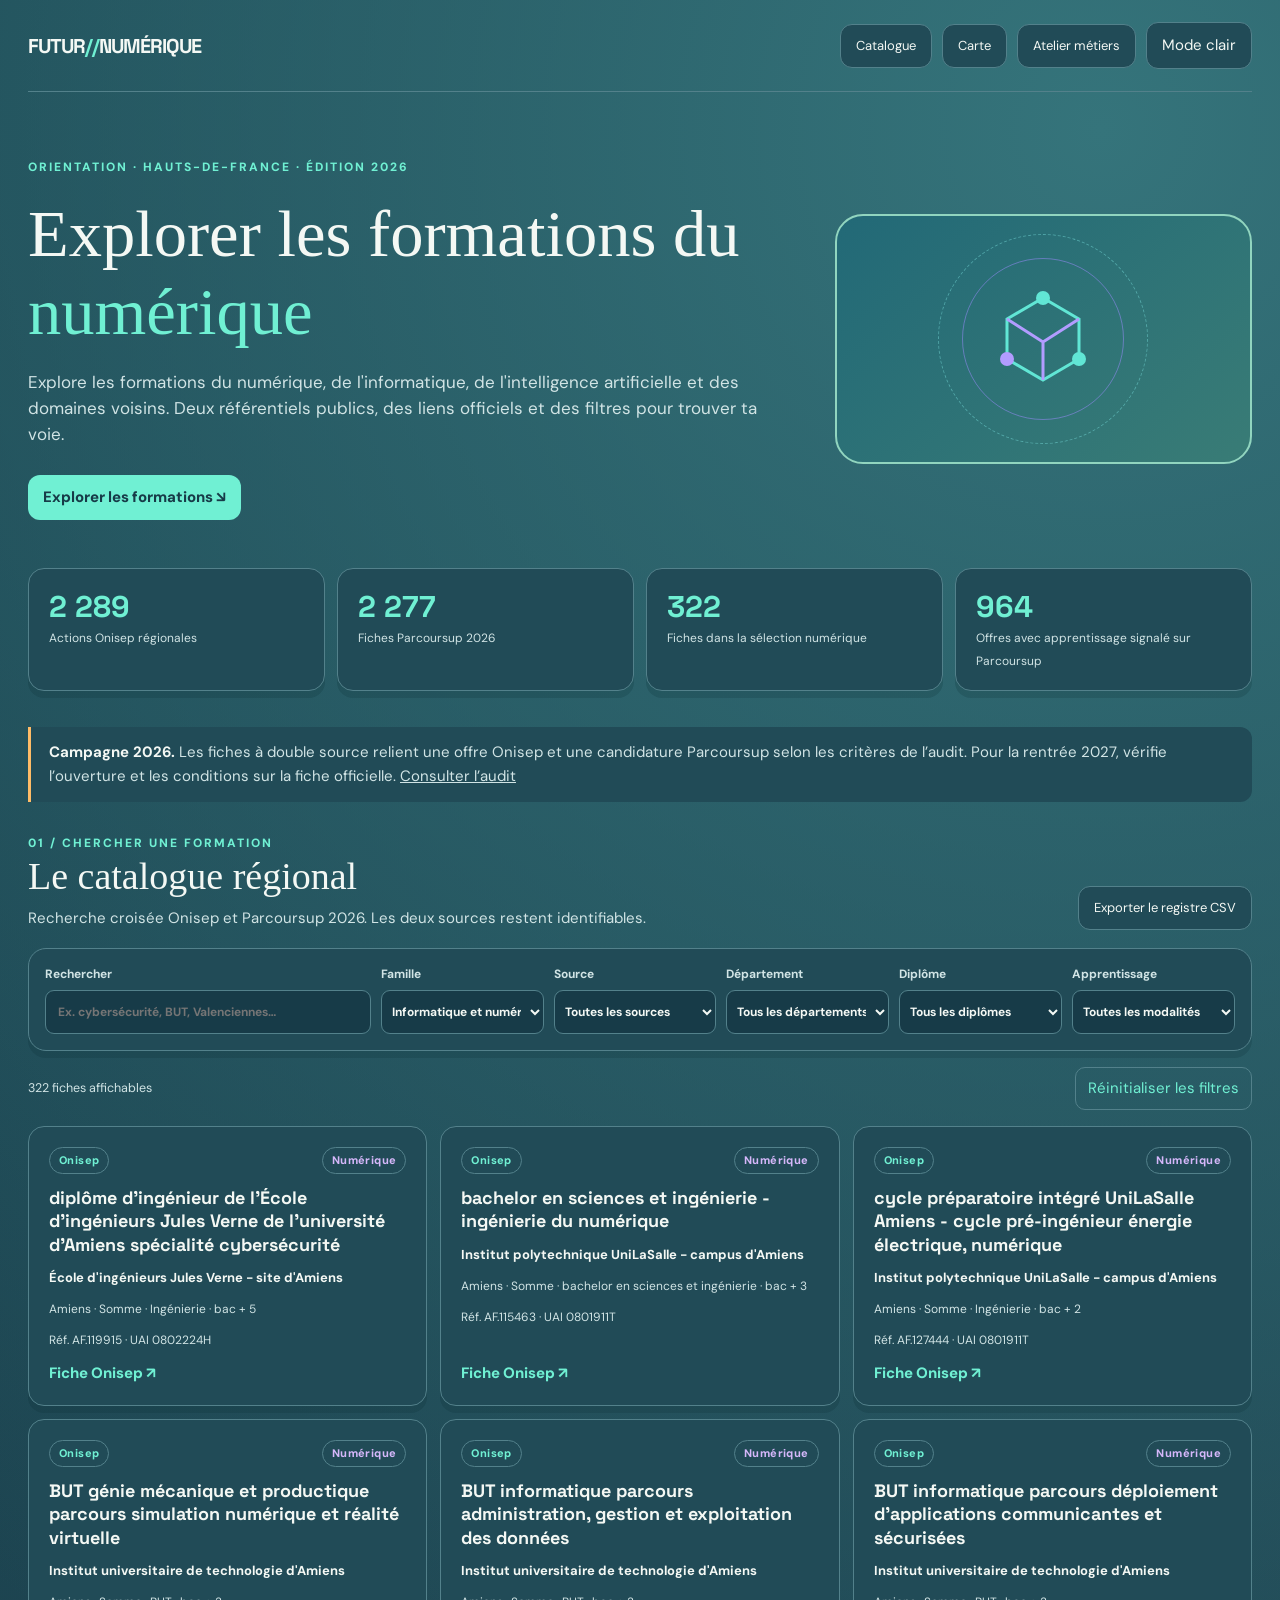
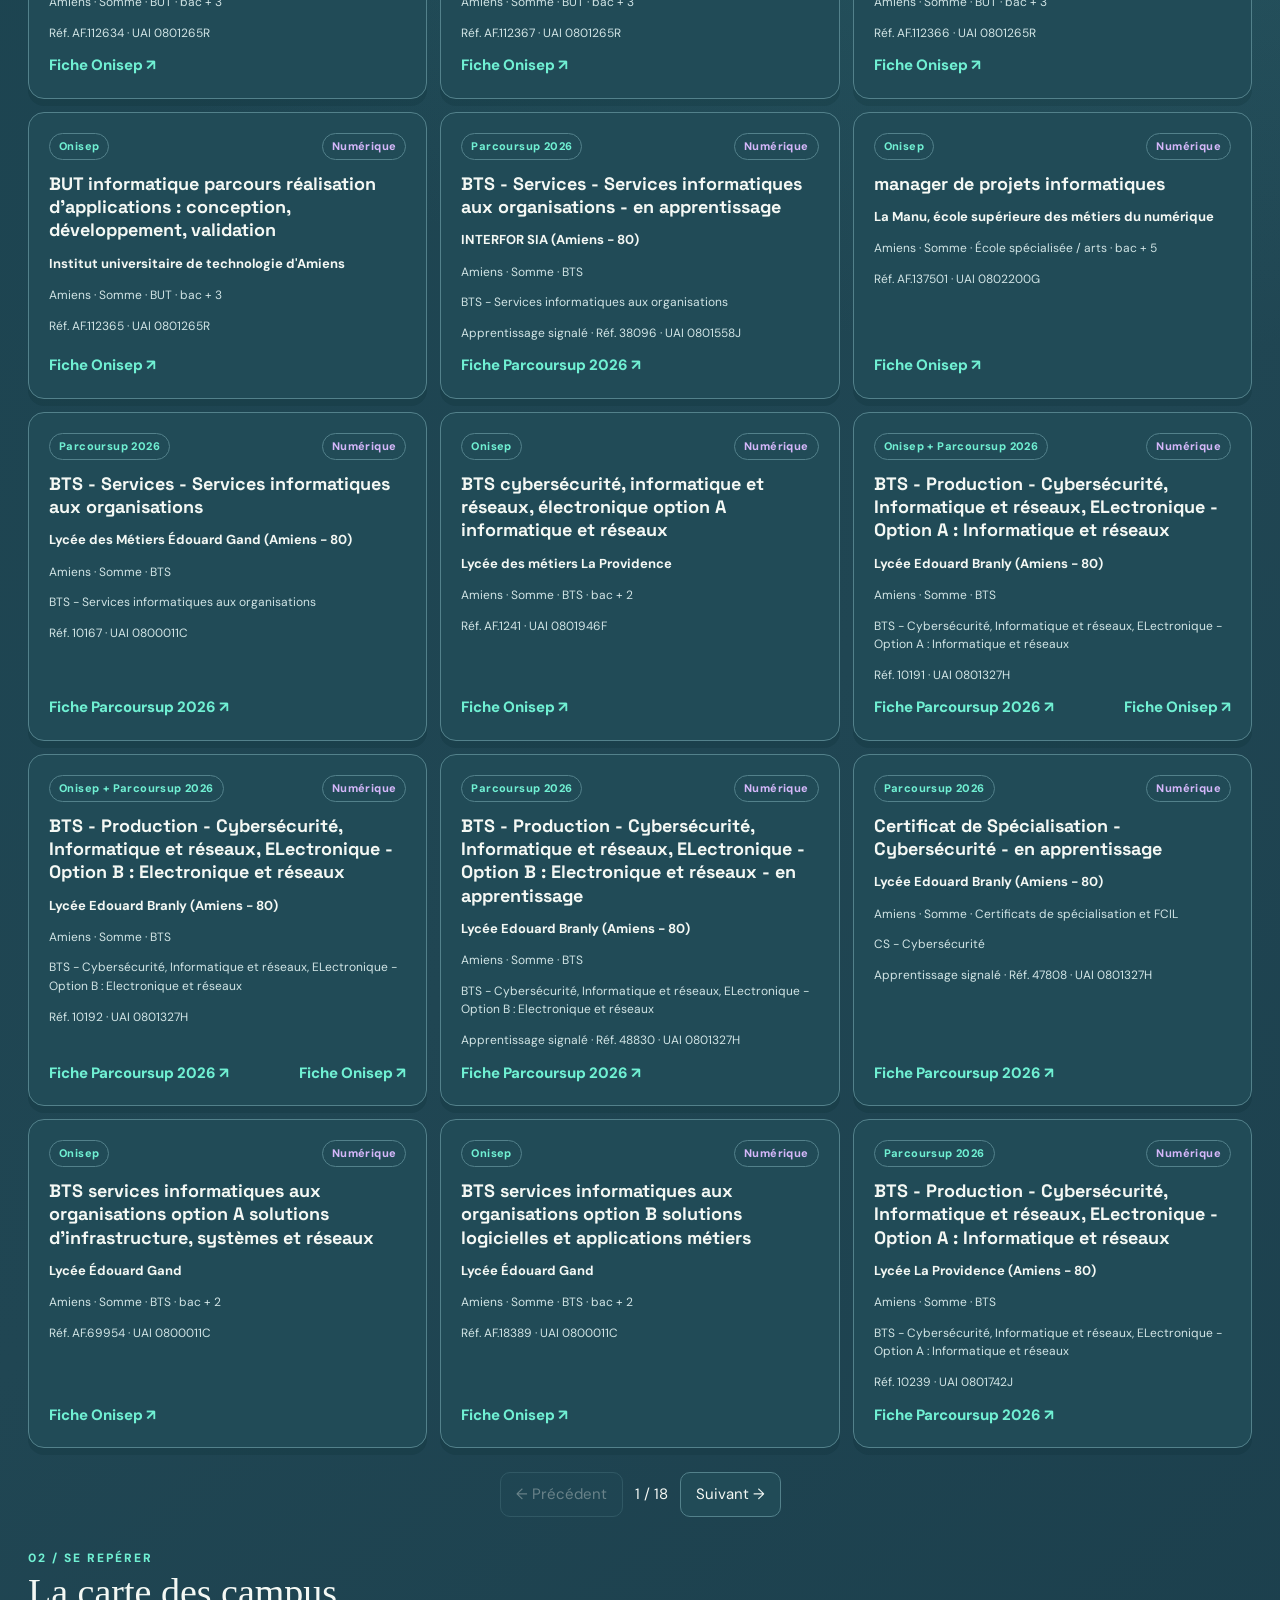
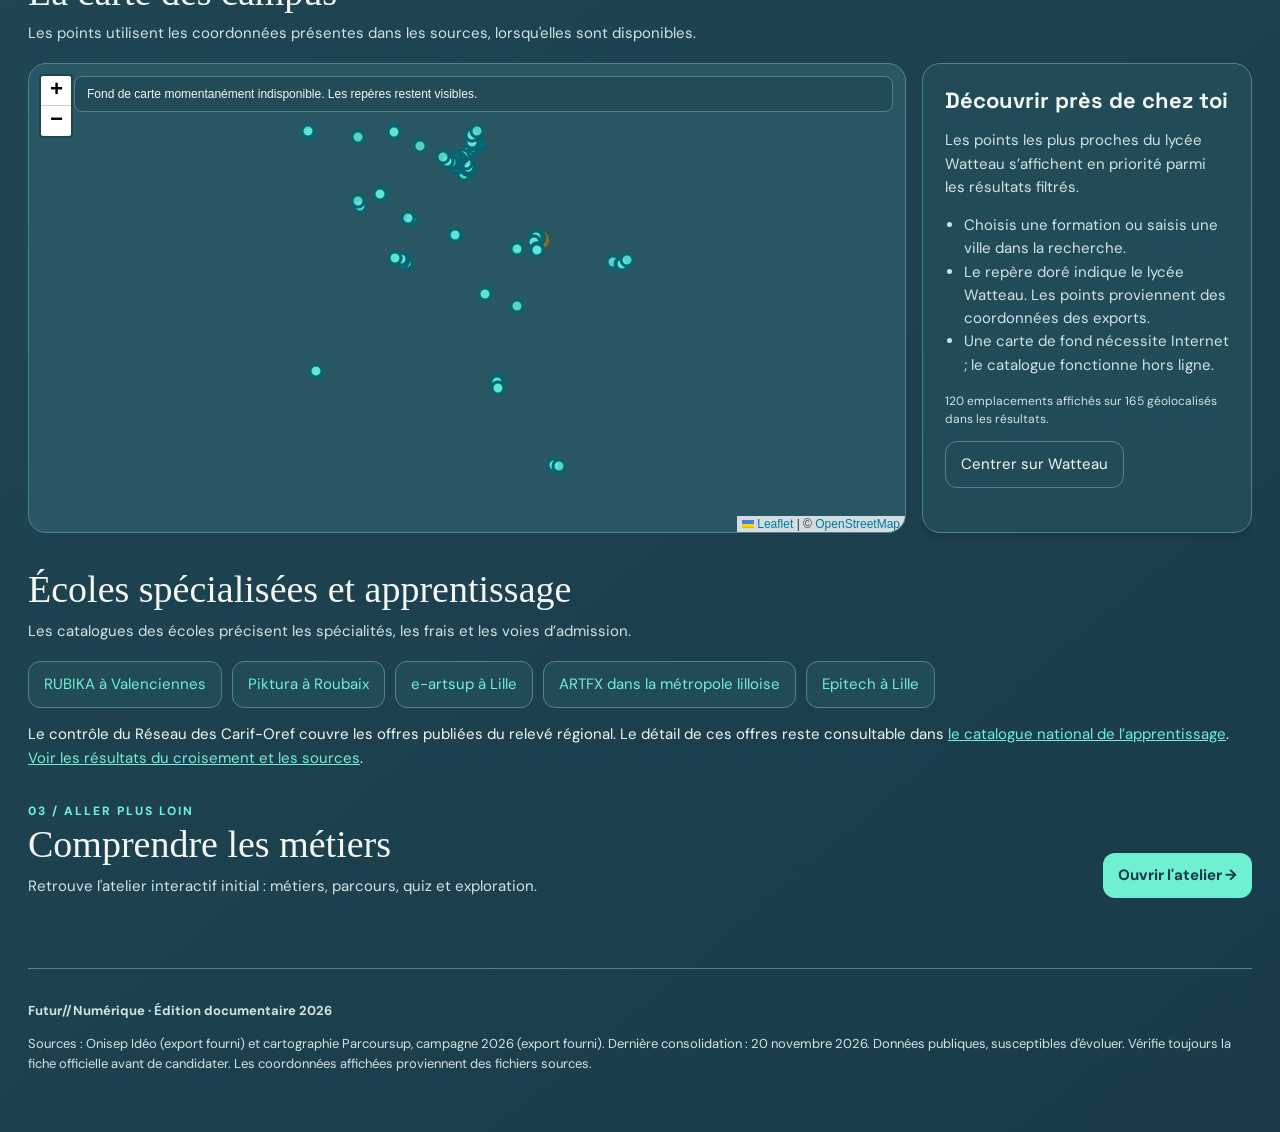
==== index.html @ 2cf4ad03 "Integrer Pixel et la charte BD dans la page" ====
<!doctype html><html lang="fr"><head><meta charset="utf-8"><meta name="viewport" content="width=device-width,initial-scale=1"><meta name="theme-color" content="#080d20"><title>Futur//Numérique — Atlas des formations</title>
<link rel="preconnect" href="https://fonts.googleapis.com"><link rel="preconnect" href="https://fonts.gstatic.com" crossorigin><link href="https://fonts.googleapis.com/css2?family=DM+Sans:wght@400;500;600;700;800&family=Space+Grotesk:wght@400;500;600;700&display=swap" rel="stylesheet">
<link rel="stylesheet" href="assets/leaflet/leaflet.css">
<style>
:root{--bg:#080d20;--panel:#101b34;--panel2:#14233e;--text:#f1f6ff;--muted:#a7b8d3;--line:#29405f;--accent:#61e6d5;--violet:#b29cff;--gold:#f9d58d;--shadow:0 22px 80px #0005}*{box-sizing:border-box}html{scroll-behavior:smooth}body{margin:0;background:radial-gradient(ellipse 80% 40% at 70% 0%,#24345d 0%,transparent 70%),var(--bg);color:var(--text);font:15px/1.55 'DM Sans',system-ui,sans-serif}body.light{--bg:#f3f7fc;--panel:#fff;--panel2:#e9f1fb;--text:#172840;--muted:#516780;--line:#d5e0ed;--accent:#006e75;--violet:#6752a5;--gold:#775000;--shadow:0 18px 55px #253e591b}a{color:inherit}button,input,select{font:inherit}button{cursor:pointer}button:focus-visible,input:focus-visible,select:focus-visible,a:focus-visible{outline:3px solid var(--accent);outline-offset:3px}.shell{max-width:1420px;margin:auto;padding:0 28px}.top{display:flex;align-items:center;justify-content:space-between;gap:20px;padding:22px 0;border-bottom:1px solid var(--line)}.logo{font:700 20px 'Space Grotesk',sans-serif;letter-spacing:-1px}.logo b{color:var(--accent)}.toplinks{display:flex;align-items:center;gap:10px;flex-wrap:wrap}.pill,.control,.btn{background:var(--panel);color:var(--text);border:1px solid var(--line);border-radius:12px;padding:11px 15px;text-decoration:none}.btn{background:var(--accent);color:var(--bg);font-weight:800;border:0}.light .btn{color:white}.toplinks a{font-size:13px}.hero{display:grid;grid-template-columns:1.3fr .7fr;gap:32px;padding:66px 0 48px;align-items:center}.eyebrow{color:var(--accent);font-size:12px;font-weight:800;letter-spacing:2px;text-transform:uppercase}.hero h1{font:700 clamp(42px,5.2vw,77px)/1.04 'Space Grotesk',sans-serif;letter-spacing:-3px;margin:18px 0}.hero h1 em{font-style:normal;color:var(--accent)}.hero p{max-width:740px;color:var(--muted);font-size:17px}.hero-visual{min-height:250px;position:relative;display:grid;place-items:center;background:linear-gradient(145deg,#172c52,#172044);border:1px solid #40547a;border-radius:28px;overflow:hidden}.light .hero-visual{background:linear-gradient(145deg,#e4f8f6,#e5eafa)}.orbit{width:210px;height:210px;border:1px dashed #74d7d680;border-radius:50%;display:grid;place-items:center;animation:spin 28s linear infinite}.orbit:before{content:'';position:absolute;width:160px;height:160px;border:1px solid #9d8bff80;border-radius:50%}.orbit svg{animation:spin 28s linear infinite reverse}@keyframes spin{to{transform:rotate(360deg)}}.tag{position:absolute;background:#12223cf2;color:#e9faff;border:1px solid #5d7890;border-radius:11px;padding:8px 13px;font-size:12px}.tag.a{top:18px;left:18px}.tag.b{bottom:20px;right:18px}.stats{display:grid;grid-template-columns:repeat(4,1fr);gap:12px;margin:0 0 36px}.stat{border:1px solid var(--line);border-radius:16px;padding:18px 20px;background:var(--panel)}.stat strong{display:block;font:700 30px 'Space Grotesk',sans-serif;color:var(--accent)}.stat span{font-size:12px;color:var(--muted)}.notice{border-left:3px solid var(--gold);background:var(--panel);padding:14px 18px;color:var(--muted);border-radius:0 12px 12px 0;margin:0 0 32px}.notice strong{color:var(--text)}.sectionhead{display:flex;align-items:end;justify-content:space-between;gap:16px;margin:32px 0 18px}.sectionhead h2{font:700 clamp(26px,3vw,38px) 'Space Grotesk';margin:0;letter-spacing:-1px}.sectionhead p{margin:5px 0 0;color:var(--muted)}.filters{display:grid;grid-template-columns:2fr repeat(3,1fr);gap:10px;background:var(--panel);border:1px solid var(--line);padding:16px;border-radius:18px}.filters label{display:flex;flex-direction:column;gap:6px;color:var(--muted);font-size:12px;font-weight:700}.filters input,.filters select{min-width:0;width:100%;height:44px;background:var(--bg);color:var(--text);border:1px solid var(--line);border-radius:9px;padding:0 12px}.toolbar{display:flex;align-items:center;justify-content:space-between;gap:12px;flex-wrap:wrap;margin:16px 0}.toolbar small{color:var(--muted)}.toolbar button{background:transparent;color:var(--accent);border:1px solid var(--line);border-radius:10px;padding:9px 12px}.cards{display:grid;grid-template-columns:repeat(3,minmax(0,1fr));gap:13px}.card{border:1px solid var(--line);background:var(--panel);border-radius:16px;padding:20px;display:flex;flex-direction:column;gap:12px;min-height:265px;transition:transform .2s,border-color .2s}.card:hover{transform:translateY(-3px);border-color:var(--accent)}.cardtop{display:flex;justify-content:space-between;gap:8px;align-items:center}.chip{font-size:11px;font-weight:800;letter-spacing:.4px;border:1px solid var(--line);padding:4px 9px;border-radius:20px;color:var(--accent)}.chip.secondary{color:var(--violet)}.card h3{font:700 18px/1.3 'Space Grotesk';margin:0;overflow-wrap:anywhere}.card .school{font-weight:700;font-size:13px}.meta{color:var(--muted);font-size:12px}.cardfoot{margin-top:auto;display:flex;align-items:center;justify-content:space-between;gap:10px}.cardfoot a{color:var(--accent);font-weight:800;text-decoration:none}.cardfoot a:hover{text-decoration:underline}.empty{padding:60px 25px;text-align:center;border:1px dashed var(--line);border-radius:16px;color:var(--muted);grid-column:1/-1}.mapgrid{display:grid;grid-template-columns:1fr 330px;gap:16px}.map{height:470px;border:1px solid var(--line);border-radius:18px;overflow:hidden;background:var(--panel2)}.mapaside{background:var(--panel);border:1px solid var(--line);border-radius:18px;padding:22px}.mapaside h3{font:700 22px 'Space Grotesk';margin:0 0 12px}.mapaside p,.mapaside li{color:var(--muted)}.mapaside ul{padding-left:19px}.mapaside a{color:var(--accent)}.footer{margin-top:70px;border-top:1px solid var(--line);padding:32px 0 45px;color:var(--muted);font-size:13px}.pager{display:flex;gap:12px;align-items:center;justify-content:center;margin:24px 0}.pager button{border:1px solid var(--line);background:var(--panel);color:var(--text);border-radius:10px;padding:10px 15px}.pager button:disabled{opacity:.35;cursor:not-allowed}.map-fallback{display:grid;place-items:center;height:100%;padding:24px;text-align:center;color:var(--muted)}@media(max-width:1050px){.cards{grid-template-columns:repeat(2,1fr)}.filters{grid-template-columns:repeat(2,1fr)}.mapgrid{grid-template-columns:1fr}}@media(max-width:700px){.shell{padding:0 16px}.top{align-items:start}.toplinks{justify-content:end}.hero{grid-template-columns:1fr;padding:42px 0 28px}.hero h1{letter-spacing:-2px}.hero-visual{min-height:170px}.orbit{transform:scale(.7);animation:none}.stats{grid-template-columns:repeat(2,1fr)}.filters,.cards{grid-template-columns:1fr}.sectionhead{align-items:start;flex-direction:column}.map{height:350px}}@media(prefers-reduced-motion:reduce){*,*:before{animation:none!important;transition:none!important}}
.hero h1,.sectionhead h2{font-family:"Jokerman Fine","Jokerman","Space Grotesk",system-ui,sans-serif}
.filters{grid-template-columns:2fr repeat(5,1fr)}.filters select{padding:0 6px}.map{position:relative}
.map-alert{position:absolute;z-index:500;left:45px;right:12px;top:12px;margin:0;background:var(--panel);padding:8px 12px;border:1px solid var(--line);border-radius:8px;color:var(--text)}
.school-links{display:flex;flex-wrap:wrap;gap:10px}.sources-note a,.mapaside a{color:var(--accent)}.hero-visual .orbit{animation-iteration-count:1}
@media(max-width:1100px){.filters{grid-template-columns:repeat(3,minmax(0,1fr))}}
@media(max-width:700px){.filters{grid-template-columns:repeat(2,minmax(0,1fr))}}
@media(max-width:450px){.filters{grid-template-columns:minmax(0,1fr)}.top{flex-wrap:wrap}.toplinks{justify-content:start}}
</style><link rel="stylesheet" href="assets/pixel-guide.css"></head><body><div class="shell"><header class="top"><a class="logo" href="#accueil" style="text-decoration:none">FUTUR<b>//</b>NUMÉRIQUE</a><nav class="toplinks"><a class="pill" href="#catalogue">Catalogue</a><a class="pill" href="#carte">Carte</a><a class="pill" href="atelier-original.html">Atelier métiers</a><button class="pill" id="theme" aria-label="Basculer le thème">Mode clair</button></nav></header>
<main id="accueil"><section class="hero"><div><div class="eyebrow">Orientation · Hauts-de-France · Édition 2026</div><h1>Explorer les formations du <em>numérique</em></h1><p>Explore les formations du numérique, de l'informatique, de l'intelligence artificielle et des domaines voisins. Deux référentiels publics, des liens officiels et des filtres pour trouver ta voie.</p><a class="btn" href="#catalogue" style="display:inline-block;text-decoration:none;margin-top:10px">Explorer les formations ↘</a></div><div class="hero-visual" aria-hidden="true"><div class="orbit"><svg width="120" height="120" viewBox="0 0 120 120" fill="none"><path d="M24 40 60 19 96 40V80L60 101 24 80Z" stroke="#61e6d5" stroke-width="3"/><path d="m24 40 36 23 36-23M60 63v38" stroke="#b29cff" stroke-width="3"/><circle cx="60" cy="19" r="7" fill="#61e6d5"/><circle cx="24" cy="80" r="7" fill="#b29cff"/><circle cx="96" cy="80" r="7" fill="#61e6d5"/></svg></div></div></section>
<section class="stats" aria-label="Statistiques des sources"><div class="stat"><strong id="s1">2 289</strong><span>Actions Onisep régionales</span></div><div class="stat"><strong id="s2">2 277</strong><span>Fiches Parcoursup 2026</span></div><div class="stat"><strong id="s3">—</strong><span>Fiches dans la sélection numérique</span></div><div class="stat"><strong id="s4">—</strong><span>Offres avec apprentissage signalé sur Parcoursup</span></div></section>
<div class="notice"><strong>Campagne 2026.</strong> Les fiches à double source relient une offre Onisep et une candidature Parcoursup selon les critères de l’audit. Pour la rentrée 2027, vérifie l’ouverture et les conditions sur la fiche officielle. <a href="AUDIT.md">Consulter l’audit</a></div>
<section id="catalogue"><div class="sectionhead"><div><div class="eyebrow">01 / Chercher une formation</div><h2>Le catalogue régional</h2><p>Recherche croisée Onisep et Parcoursup 2026. Les deux sources restent identifiables.</p></div><a class="pill" href="registre_unifie.csv" download style="font-size:13px">Exporter le registre CSV</a></div>
<div class="filters"><label>Rechercher<input id="q" type="search" placeholder="Ex. cybersécurité, BUT, Valenciennes…"></label><label>Famille<select id="scope"><option value="direct">Informatique et numérique</option><option value="prepa">Autres prépas scientifiques</option><option value="connexe">Domaines connexes</option><option value="all">Toutes les formations</option></select></label><label>Source<select id="source"><option value="all">Toutes les sources</option><option value="Onisep">Onisep</option><option value="Parcoursup 2026">Parcoursup 2026</option></select></label><label>Département<select id="dep"><option value="all">Tous les départements</option></select></label><label>Diplôme<select id="degree"><option value="all">Tous les diplômes</option></select></label><label>Apprentissage<select id="apprentice"><option value="all">Toutes les modalités</option><option value="yes">Signalé sur Parcoursup</option></select></label></div>
<div class="toolbar"><small id="count" role="status" aria-live="polite"></small><button id="reset">Réinitialiser les filtres</button></div><div class="cards" id="cards"></div><div class="pager"><button id="prev">← Précédent</button><span id="page"></span><button id="next">Suivant →</button></div></section>
<section id="carte"><div class="sectionhead"><div><div class="eyebrow">02 / Se repérer</div><h2>La carte des campus</h2><p>Les points utilisent les coordonnées présentes dans les sources, lorsqu'elles sont disponibles.</p></div></div><div class="mapgrid"><div id="map" class="map"><div class="map-fallback">Chargement de la carte…</div></div><aside class="mapaside"><h3>Découvrir près de chez toi</h3><p>Les points les plus proches du lycée Watteau s’affichent en priorité parmi les résultats filtrés.</p><ul><li>Choisis une formation ou saisis une ville dans la recherche.</li><li>Le repère doré indique le lycée Watteau. Les points proviennent des coordonnées des exports.</li><li>Une carte de fond nécessite Internet ; le catalogue fonctionne hors ligne.</li></ul><p id="mapstatus" class="meta" aria-live="polite"></p><button type="button" id="wat" class="pill">Centrer sur Watteau</button></aside></div></section>
<section class="sources-note"><div class="sectionhead"><div><h2>Écoles spécialisées et apprentissage</h2><p>Les catalogues des écoles précisent les spécialités, les frais et les voies d’admission.</p></div></div>
<div class="school-links"><a class="pill" href="https://rubika-edu.com/formations/valenciennes/">RUBIKA à Valenciennes</a><a class="pill" href="https://www.piktura.fr/diplomes-et-formations.html">Piktura à Roubaix</a><a class="pill" href="https://www.e-artsup.net/formations/bachelor-jeux-video-game-art/">e-artsup à Lille</a><a class="pill" href="https://artfx.school/le-campus/lille-euracreative/">ARTFX dans la métropole lilloise</a><a class="pill" href="https://www.epitech.eu/ecole-informatique-lille/">Epitech à Lille</a></div>
<p>Le contrôle du Réseau des Carif-Oref couvre les offres publiées du relevé régional. Le détail de ces offres reste consultable dans <a href="https://catalogue-apprentissage.intercariforef.org/">le catalogue national de l’apprentissage</a>. <a href="AUDIT.md">Voir les résultats du croisement et les sources</a>.</p></section>
<section><div class="sectionhead"><div><div class="eyebrow">03 / Aller plus loin</div><h2>Comprendre les métiers</h2><p>Retrouve l'atelier interactif initial : métiers, parcours, quiz et exploration.</p></div><a class="btn" href="atelier-original.html" style="text-decoration:none">Ouvrir l'atelier →</a></div></section>
</main><footer class="footer"><strong>Futur//Numérique · Édition documentaire 2026</strong><p>Sources : Onisep Idéo (export fourni) et cartographie Parcoursup, campagne 2026 (export fourni). Dernière consolidation : 20 novembre 2026. Données publiques, susceptibles d'évoluer. Vérifie toujours la fiche officielle avant de candidater. Les coordonnées affichées proviennent des fichiers sources.</p></footer></div>
<script id="dataset" type="application/json">[{"src":"Parcoursup 2026","id":"13561","school":"CFA agricole public des Hauts-de-France (Abbeville - 80)","city":"Abbeville","dep":"Somme","title":"BTS - Agricole - Aménagements paysagers - en apprentissage","degree":"BTS - BTSA - BTSM","specialty":"BTSA - Aménagements paysagers","uai":"0801999N","url":"https://dossierappel.parcoursup.fr/Candidats/public/fiches/afficherFicheFormation?g_ta_cod=13561&typeBac=0&originePc=0","lat":50.1117,"lon":1.84207,"status":"Publics","apprenticeship":true,"modality":"Enseignement en présentiel","level":"","school_url":"http://www.lycee-baie-de-somme.fr","family":"BTS","scope":"hors","sources":["Parcoursup 2026"]},{"src":"Parcoursup 2026","id":"42311","school":"CFA agricole public des Hauts-de-France (Abbeville - 80)","city":"Abbeville","dep":"Somme","title":"Certificat de Spécialisation Agricole - Arboriste-grimpeur - en apprentissage","degree":"Certificats de spécialisation et FCIL","specialty":"CSA - Arboriste-grimpeur","uai":"0801999N","url":"https://dossierappel.parcoursup.fr/Candidats/public/fiches/afficherFicheFormation?g_ta_cod=42311&typeBac=0&originePc=0","lat":50.1117,"lon":1.84207,"status":"Publics","apprenticeship":true,"modality":"Enseignement en présentiel","level":"","school_url":"http://www.lycee-baie-de-somme.fr","family":"Certificats de spécialisation et FCIL","scope":"hors","sources":["Parcoursup 2026"]},{"src":"Parcoursup 2026","id":"48224","school":"CFA agricole public des Hauts-de-France (Abbeville - 80)","city":"Abbeville","dep":"Somme","title":"Certificat de Spécialisation Agricole - Pilotage de machines agricoles et travaux mécanisés à haute technicité - en apprentissage","degree":"Certificats de spécialisation et FCIL","specialty":"CSA - Pilotage de machines agricoles et travaux mécanisés à haute technicité","uai":"0801999N","url":"https://dossierappel.parcoursup.fr/Candidats/public/fiches/afficherFicheFormation?g_ta_cod=48224&typeBac=0&originePc=0","lat":50.1117,"lon":1.84207,"status":"Publics","apprenticeship":true,"modality":"Enseignement en présentiel","level":"","school_url":"http://www.lycee-baie-de-somme.fr","family":"Certificats de spécialisation et FCIL","scope":"hors","sources":["Parcoursup 2026"]},{"src":"Parcoursup 2026","id":"23081","school":"Institut de Formation en Soins Infirmiers - ABBEVILLE - rentrée en septembre (80)","city":"Abbeville","dep":"Somme","title":"D.E Infirmier","degree":"Etudes de santé","specialty":"D.E Infirmier","uai":"0801774U","url":"https://dossierappel.parcoursup.fr/Candidats/public/fiches/afficherFicheFormation?g_ta_cod=23081&typeBac=0&originePc=0","lat":50.10552,"lon":1.85272,"status":"Publics","apprenticeship":false,"modality":"Enseignement en présentiel","level":"","school_url":"http://www.ifsi-ch-abbeville.fr","family":"Etudes de santé","scope":"hors","sources":["Parcoursup 2026"]},{"src":"Onisep","id":"AF.36020","school":"Institut de formation en soins infirmiers - Institut de formation d'aides-soignants","city":"Abbeville","dep":"Somme","title":"diplôme d'État d'infirmier","degree":"diplôme d'État du paramédical","specialty":"","uai":"0801774U","url":"https://www.onisep.fr/http/redirection/formation/slug/FOR.2378","lat":50.105014,"lon":1.8522189,"status":"public","apprenticeship":null,"modality":"temps plein, cours en présentiel","level":"bac + 3","school_url":"https://www.onisep.fr/http/redirection/etablissement/slug/ENS.17170","family":"diplôme d'État du paramédical","scope":"hors","sources":["Onisep"]},{"src":"Parcoursup 2026","id":"41097","school":"Lycée Boucher De Perthes (Abbeville - 80)","city":"Abbeville","dep":"Somme","title":"BTS - Services - Comptabilité et gestion - en apprentissage","degree":"BTS - BTSA - BTSM","specialty":"BTS - Comptabilité et gestion","uai":"0800001S","url":"https://dossierappel.parcoursup.fr/Candidats/public/fiches/afficherFicheFormation?g_ta_cod=41097&typeBac=0&originePc=0","lat":50.1016,"lon":1.84401,"status":"Publics","apprenticeship":true,"modality":"Enseignement en présentiel","level":"","school_url":"http://www.lyceeboucherdeperthes.fr","family":"BTS","scope":"hors","sources":["Parcoursup 2026"]},{"src":"Parcoursup 2026","id":"41098","school":"Lycée Boucher De Perthes (Abbeville - 80)","city":"Abbeville","dep":"Somme","title":"BTS - Services - Gestion de la PME - en apprentissage","degree":"BTS - BTSA - BTSM","specialty":"BTS - Gestion de la PME","uai":"0800001S","url":"https://dossierappel.parcoursup.fr/Candidats/public/fiches/afficherFicheFormation?g_ta_cod=41098&typeBac=0&originePc=0","lat":50.1016,"lon":1.84401,"status":"Publics","apprenticeship":true,"modality":"Enseignement en présentiel","level":"","school_url":"http://www.lyceeboucherdeperthes.fr","family":"BTS","scope":"hors","sources":["Parcoursup 2026"]},{"src":"Parcoursup 2026","id":"10145","school":"Lycée Boucher De Perthes (Abbeville - 80)","city":"Abbeville","dep":"Somme","title":"BTS - Services - Management Commercial Opérationnel","degree":"BTS - BTSA - BTSM","specialty":"BTS - Management Commercial Opérationnel","uai":"0800001S","url":"https://dossierappel.parcoursup.fr/Candidats/public/fiches/afficherFicheFormation?g_ta_cod=10145&typeBac=0&originePc=0","lat":50.1016,"lon":1.84401,"status":"Publics","apprenticeship":false,"modality":"Enseignement en présentiel","level":"","school_url":"http://www.lyceeboucherdeperthes.fr","family":"BTS","scope":"hors","sources":["Onisep","Parcoursup 2026"],"related_url":"https://www.onisep.fr/http/redirection/formation/slug/FOR.2317","related_id":"AF.47231"},{"src":"Parcoursup 2026","id":"42302","school":"Lycée Boucher De Perthes (Abbeville - 80)","city":"Abbeville","dep":"Somme","title":"BTS - Services - Management Commercial Opérationnel - en apprentissage","degree":"BTS - BTSA - BTSM","specialty":"BTS - Management Commercial Opérationnel","uai":"0800001S","url":"https://dossierappel.parcoursup.fr/Candidats/public/fiches/afficherFicheFormation?g_ta_cod=42302&typeBac=0&originePc=0","lat":50.1016,"lon":1.84401,"status":"Publics","apprenticeship":true,"modality":"Enseignement en présentiel","level":"","school_url":"http://www.lyceeboucherdeperthes.fr","family":"BTS","scope":"hors","sources":["Parcoursup 2026"]},{"src":"Parcoursup 2026","id":"10144","school":"Lycée Boucher De Perthes (Abbeville - 80)","city":"Abbeville","dep":"Somme","title":"BTS - Services - Support à l'action managériale","degree":"BTS - BTSA - BTSM","specialty":"BTS - Support à l'action managériale","uai":"0800001S","url":"https://dossierappel.parcoursup.fr/Candidats/public/fiches/afficherFicheFormation?g_ta_cod=10144&typeBac=0&originePc=0","lat":50.1016,"lon":1.84401,"status":"Publics","apprenticeship":false,"modality":"Enseignement en présentiel","level":"","school_url":"http://www.lyceeboucherdeperthes.fr","family":"BTS","scope":"hors","sources":["Onisep","Parcoursup 2026"],"related_url":"https://www.onisep.fr/http/redirection/formation/slug/FOR.3187","related_id":"AF.35622"},{"src":"Parcoursup 2026","id":"10146","school":"Lycée Boucher De Perthes (Abbeville - 80)","city":"Abbeville","dep":"Somme","title":"BTS - Services - Tourisme","degree":"BTS - BTSA - BTSM","specialty":"BTS - Tourisme","uai":"0800001S","url":"https://dossierappel.parcoursup.fr/Candidats/public/fiches/afficherFicheFormation?g_ta_cod=10146&typeBac=0&originePc=0","lat":50.1016,"lon":1.84401,"status":"Publics","apprenticeship":false,"modality":"Enseignement en présentiel","level":"","school_url":"http://www.lyceeboucherdeperthes.fr","family":"BTS","scope":"hors","sources":["Onisep","Parcoursup 2026"],"related_url":"https://www.onisep.fr/http/redirection/formation/slug/FOR.3545","related_id":"AF.10260"},{"src":"Onisep","id":"AF.81244","school":"Lycée professionnel agricole de la Baie de Somme","city":"Abbeville","dep":"Somme","title":"BTSA développement et animation de projets territoriaux","degree":"brevet de technicien supérieur agricole","specialty":"","uai":"0801335S","url":"https://www.onisep.fr/http/redirection/formation/slug/FOR.10711","lat":50.1116,"lon":1.84263,"status":"public","apprenticeship":null,"modality":"temps plein, cours en présentiel","level":"bac + 2","school_url":"https://www.onisep.fr/http/redirection/etablissement/slug/ENS.3986","family":"BTS","scope":"hors","sources":["Onisep"]},{"src":"Parcoursup 2026","id":"53201","school":"Lycée professionnel Boucher De Perthes (Abbeville - 80)","city":"Abbeville","dep":"Somme","title":"Certificat de Spécialisation - Encadrement secteur sportif option multi-activités physiques ou sportives pour tous","degree":"Formations aux métiers du sport,Certificats de spécialisation et FCIL","specialty":"CS - Encadrement secteur sportif option multi-activités physiques ou sportives pour tous","uai":"0800063J","url":"https://dossierappel.parcoursup.fr/Candidats/public/fiches/afficherFicheFormation?g_ta_cod=53201&typeBac=0&originePc=0","lat":50.1016,"lon":1.84401,"status":"Publics","apprenticeship":false,"modality":"Enseignement en présentiel","level":"","school_url":"https://www.lyceeboucherdeperthes.fr","family":"Formations aux métiers du sport,Certificats de spécialisation et FCIL","scope":"hors","sources":["Parcoursup 2026"]},{"src":"Parcoursup 2026","id":"38716","school":"Lycée Saint Pierre (Abbeville - 80)","city":"Abbeville","dep":"Somme","title":"BTS - Services - Gestion de la PME - en apprentissage","degree":"BTS - BTSA - BTSM","specialty":"BTS - Gestion de la PME","uai":"0801206B","url":"https://dossierappel.parcoursup.fr/Candidats/public/fiches/afficherFicheFormation?g_ta_cod=38716&typeBac=0&originePc=0","lat":50.1089,"lon":1.83493,"status":"Privés en contrat avec l’Etat / EESC","apprenticeship":true,"modality":"Enseignement en présentiel,Formations avec aménagements pour sportifs haut niveau","level":"","school_url":"https://saintpierreabbeville.com/","family":"BTS","scope":"hors","sources":["Parcoursup 2026"]},{"src":"Parcoursup 2026","id":"41757","school":"Lycée Saint Pierre (Abbeville - 80)","city":"Abbeville","dep":"Somme","title":"BTS - Services - Management opérationnel de la sécurité - en apprentissage","degree":"BTS - BTSA - BTSM","specialty":"BTS - Management opérationnel de la sécurité","uai":"0801206B","url":"https://dossierappel.parcoursup.fr/Candidats/public/fiches/afficherFicheFormation?g_ta_cod=41757&typeBac=0&originePc=0","lat":50.1089,"lon":1.83493,"status":"Privés en contrat avec l’Etat / EESC","apprenticeship":true,"modality":"Enseignement en présentiel,Formations avec aménagements pour sportifs haut niveau","level":"","school_url":"https://saintpierreabbeville.com/","family":"BTS","scope":"hors","sources":["Parcoursup 2026"]},{"src":"Onisep","id":"AF.47256","school":"Lycée d'enseignement agricole privé Sainte-Marie","city":"Aire-sur-la-Lys","dep":"Pas-de-Calais","title":"BTSA développement et animation de projets territoriaux","degree":"brevet de technicien supérieur agricole","specialty":"","uai":"0623276Z","url":"https://www.onisep.fr/http/redirection/formation/slug/FOR.10711","lat":50.63738025,"lon":2.4053833742726,"status":"privé sous contrat","apprenticeship":null,"modality":"temps plein, cours en présentiel","level":"bac + 2","school_url":"https://www.onisep.fr/http/redirection/etablissement/slug/ENS.1881","family":"BTS","scope":"hors","sources":["Onisep"]},{"src":"Onisep","id":"AF.80503","school":"Lycée polyvalent Vauban","city":"Aire-sur-la-Lys","dep":"Pas-de-Calais","title":"CS métiers du bar","degree":"certificat de spécialisation","specialty":"","uai":"0623981R","url":"https://www.onisep.fr/http/redirection/formation/slug/FOR.10928","lat":50.634083729153,"lon":2.4069714546204,"status":"public","apprenticeship":null,"modality":"temps plein, cours en présentiel","level":"bac + 1","school_url":"https://www.onisep.fr/http/redirection/etablissement/slug/ENS.7794","family":"certificat de spécialisation","scope":"hors","sources":["Onisep"]},{"src":"Parcoursup 2026","id":"7470","school":"Lycée professionnel Agricole Sainte Marie (Aire-sur-la-Lys - 62)","city":"Aire-sur-la-Lys","dep":"Pas-de-Calais","title":"BTS - Agricole - Développement et animation de projets territoriaux","degree":"BTS - BTSA - BTSM","specialty":"BTSA - Développement et animation de projets territoriaux","uai":"0623276Z","url":"https://dossierappel.parcoursup.fr/Candidats/public/fiches/afficherFicheFormation?g_ta_cod=7470&typeBac=0&originePc=0","lat":50.63876,"lon":2.40652,"status":"Privés en contrat avec l’Etat / EESC","apprenticeship":false,"modality":"Enseignement en présentiel","level":"","school_url":"http://aire-sur-la-lys@cneap.fr","family":"BTS","scope":"hors","sources":["Parcoursup 2026"]},{"src":"Parcoursup 2026","id":"38313","school":"Lycée professionnel Agricole Sainte Marie (Aire-sur-la-Lys - 62)","city":"Aire-sur-la-Lys","dep":"Pas-de-Calais","title":"BTS - Services - Services et prestations des secteurs sanitaire et social - en apprentissage","degree":"BTS - BTSA - BTSM","specialty":"BTS - Services et prestations des secteurs sanitaire et social","uai":"0623276Z","url":"https://dossierappel.parcoursup.fr/Candidats/public/fiches/afficherFicheFormation?g_ta_cod=38313&typeBac=0&originePc=0","lat":50.63876,"lon":2.40652,"status":"Privés en contrat avec l’Etat / EESC","apprenticeship":true,"modality":"Enseignement en présentiel","level":"","school_url":"http://aire-sur-la-lys@cneap.fr","family":"BTS","scope":"hors","sources":["Parcoursup 2026"]},{"src":"Parcoursup 2026","id":"7519","school":"Lycée Vauban (Aire-sur-la-Lys - 62)","city":"Aire-sur-la-Lys","dep":"Pas-de-Calais","title":"BTS - Services - Management Commercial Opérationnel","degree":"BTS - BTSA - BTSM","specialty":"BTS - Management Commercial Opérationnel","uai":"0623981R","url":"https://dossierappel.parcoursup.fr/Candidats/public/fiches/afficherFicheFormation?g_ta_cod=7519&typeBac=0&originePc=0","lat":50.6343,"lon":2.40671,"status":"Publics","apprenticeship":false,"modality":"Enseignement en présentiel","level":"","school_url":"https://lpo-vauban-aire-sur-la-lys.62.ac-lille.fr/","family":"BTS","scope":"hors","sources":["Onisep","Parcoursup 2026"],"related_url":"https://www.onisep.fr/http/redirection/formation/slug/FOR.2317","related_id":"AF.81556"},{"src":"Parcoursup 2026","id":"41868","school":"Lycée Vauban (Aire-sur-la-Lys - 62)","city":"Aire-sur-la-Lys","dep":"Pas-de-Calais","title":"BTS - Services - Management Commercial Opérationnel - en apprentissage","degree":"BTS - BTSA - BTSM","specialty":"BTS - Management Commercial Opérationnel","uai":"0623981R","url":"https://dossierappel.parcoursup.fr/Candidats/public/fiches/afficherFicheFormation?g_ta_cod=41868&typeBac=0&originePc=0","lat":50.6343,"lon":2.40671,"status":"Publics","apprenticeship":true,"modality":"Enseignement en présentiel,Formations avec aménagements pour autres publics spécifiques","level":"","school_url":"https://lpo-vauban-aire-sur-la-lys.62.ac-lille.fr/","family":"BTS","scope":"hors","sources":["Parcoursup 2026"]},{"src":"Parcoursup 2026","id":"46831","school":"Lycée Vauban (Aire-sur-la-Lys - 62)","city":"Aire-sur-la-Lys","dep":"Pas-de-Calais","title":"BTS - Services - Management en hôtellerie restauration - en apprentissage","degree":"BTS - BTSA - BTSM","specialty":"BTS - Management en hôtellerie restauration","uai":"0623981R","url":"https://dossierappel.parcoursup.fr/Candidats/public/fiches/afficherFicheFormation?g_ta_cod=46831&typeBac=0&originePc=0","lat":50.6343,"lon":2.40671,"status":"Publics","apprenticeship":true,"modality":"Enseignement en présentiel,Formations avec aménagements pour autres publics spécifiques","level":"","school_url":"https://lpo-vauban-aire-sur-la-lys.62.ac-lille.fr/","family":"BTS","scope":"hors","sources":["Parcoursup 2026"]},{"src":"Parcoursup 2026","id":"48971","school":"Lycée Vauban (Aire-sur-la-Lys - 62)","city":"Aire-sur-la-Lys","dep":"Pas-de-Calais","title":"Certificat de Spécialisation - Métiers du bar","degree":"Certificats de spécialisation et FCIL","specialty":"CS - Métiers du bar","uai":"0623981R","url":"https://dossierappel.parcoursup.fr/Candidats/public/fiches/afficherFicheFormation?g_ta_cod=48971&typeBac=0&originePc=0","lat":50.6343,"lon":2.40671,"status":"Publics","apprenticeship":false,"modality":"Enseignement en présentiel","level":"","school_url":"https://lpo-vauban-aire-sur-la-lys.62.ac-lille.fr/","family":"Certificats de spécialisation et FCIL","scope":"hors","sources":["Parcoursup 2026"]},{"src":"Parcoursup 2026","id":"50404","school":"Lycée Vauban (Aire-sur-la-Lys - 62)","city":"Aire-sur-la-Lys","dep":"Pas-de-Calais","title":"Certificat de Spécialisation - Métiers du bar - en apprentissage","degree":"Certificats de spécialisation et FCIL","specialty":"CS - Métiers du bar","uai":"0623981R","url":"https://dossierappel.parcoursup.fr/Candidats/public/fiches/afficherFicheFormation?g_ta_cod=50404&typeBac=0&originePc=0","lat":50.6343,"lon":2.40671,"status":"Publics","apprenticeship":true,"modality":"Enseignement en présentiel","level":"","school_url":"https://lpo-vauban-aire-sur-la-lys.62.ac-lille.fr/","family":"Certificats de spécialisation et FCIL","scope":"hors","sources":["Parcoursup 2026"]},{"src":"Parcoursup 2026","id":"36646","school":"CFA agricole public des Hauts-de-France (Airion - 60)","city":"Airion","dep":"Oise","title":"BTS - Agricole - Génie des équipements agricoles - en apprentissage","degree":"BTS - BTSA - BTSM","specialty":"BTSA - Génie des équipements agricoles","uai":"0601997V","url":"https://dossierappel.parcoursup.fr/Candidats/public/fiches/afficherFicheFormation?g_ta_cod=36646&typeBac=0&originePc=0","lat":49.4252,"lon":2.41644,"status":"Publics","apprenticeship":true,"modality":"Enseignement en présentiel","level":"","school_url":"https://www.lyceeagricoledeloise.fr/","family":"BTS","scope":"hors","sources":["Parcoursup 2026"]},{"src":"Onisep","id":"AF.1181","school":"LEGTA de l'Oise","city":"Airion","dep":"Oise","title":"BTSA agronomie et cultures durables","degree":"brevet de technicien supérieur agricole","specialty":"","uai":"0601782L","url":"https://www.onisep.fr/http/redirection/formation/slug/FOR.7319","lat":49.43185655,"lon":2.4183514173722,"status":"public","apprenticeship":null,"modality":"temps plein, cours en présentiel","level":"bac + 2","school_url":"https://www.onisep.fr/http/redirection/etablissement/slug/ENS.3822","family":"BTS","scope":"hors","sources":["Onisep"]},{"src":"Onisep","id":"AF.10232","school":"LEGTA de l'Oise","city":"Airion","dep":"Oise","title":"BTSA aménagements paysagers","degree":"brevet de technicien supérieur agricole","specialty":"","uai":"0601782L","url":"https://www.onisep.fr/http/redirection/formation/slug/FOR.9052","lat":49.43185655,"lon":2.4183514173722,"status":"public","apprenticeship":null,"modality":"temps plein, cours en présentiel","level":"bac + 2","school_url":"https://www.onisep.fr/http/redirection/etablissement/slug/ENS.3822","family":"BTS","scope":"hors","sources":["Onisep"]},{"src":"Parcoursup 2026","id":"7265","school":"Lycée agricole de l'Oise - Airion / Beauvais (60)","city":"Airion","dep":"Oise","title":"BTS - Agricole - Agronomie et cultures durables","degree":"BTS - BTSA - BTSM","specialty":"BTSA - Agronomie et cultures durables","uai":"0601782L","url":"https://dossierappel.parcoursup.fr/Candidats/public/fiches/afficherFicheFormation?g_ta_cod=7265&typeBac=0&originePc=0","lat":49.4298,"lon":2.41611,"status":"Publics","apprenticeship":false,"modality":"Enseignement en présentiel","level":"","school_url":"http://www.lyceeagricoledeloise.fr","family":"BTS","scope":"hors","sources":["Parcoursup 2026"]},{"src":"Parcoursup 2026","id":"7266","school":"Lycée agricole de l'Oise - Airion / Beauvais (60)","city":"Airion","dep":"Oise","title":"BTS - Agricole - Aménagements paysagers","degree":"Formations d'architecture, du paysage et du patrimoine,BTS - BTSA - BTSM","specialty":"BTSA - Aménagements paysagers","uai":"0601782L","url":"https://dossierappel.parcoursup.fr/Candidats/public/fiches/afficherFicheFormation?g_ta_cod=7266&typeBac=0&originePc=0","lat":49.4298,"lon":2.41611,"status":"Publics","apprenticeship":false,"modality":"Enseignement en présentiel","level":"","school_url":"http://www.lyceeagricoledeloise.fr","family":"Formations d'architecture, du paysage et du patrimoine,BTS - BTSA - BTSM","scope":"hors","sources":["Parcoursup 2026"]},{"src":"Parcoursup 2026","id":"10148","school":"Lycée Lamarck (Albert - 80)","city":"Albert","dep":"Somme","title":"BTS - Production - Conception et Réalisation de Systèmes Automatiques","degree":"BTS - BTSA - BTSM","specialty":"BTS - Conception et Réalisation de Systèmes Automatiques","uai":"0800007Y","url":"https://dossierappel.parcoursup.fr/Candidats/public/fiches/afficherFicheFormation?g_ta_cod=10148&typeBac=0&originePc=0","lat":49.9998,"lon":2.65726,"status":"Publics","apprenticeship":false,"modality":"Enseignement en présentiel","level":"","school_url":"http://lamarck.lyc.ac-amiens.fr","family":"BTS","scope":"hors","sources":["Onisep","Parcoursup 2026"],"related_url":"https://www.onisep.fr/http/redirection/formation/slug/FOR.325","related_id":"AF.52792"},{"src":"Parcoursup 2026","id":"49033","school":"Lycée Lamarck (Albert - 80)","city":"Albert","dep":"Somme","title":"BTS - Production - Conception et Réalisation de Systèmes Automatiques - en apprentissage","degree":"BTS - BTSA - BTSM","specialty":"BTS - Conception et Réalisation de Systèmes Automatiques","uai":"0800007Y","url":"https://dossierappel.parcoursup.fr/Candidats/public/fiches/afficherFicheFormation?g_ta_cod=49033&typeBac=0&originePc=0","lat":49.9998,"lon":2.65726,"status":"Publics","apprenticeship":true,"modality":"Enseignement en présentiel","level":"","school_url":"http://lamarck.lyc.ac-amiens.fr","family":"BTS","scope":"hors","sources":["Parcoursup 2026"]},{"src":"Parcoursup 2026","id":"15266","school":"Lycée Lamarck (Albert - 80)","city":"Albert","dep":"Somme","title":"BTS - Services - Gestion de la PME - en apprentissage","degree":"BTS - BTSA - BTSM","specialty":"BTS - Gestion de la PME","uai":"0800007Y","url":"https://dossierappel.parcoursup.fr/Candidats/public/fiches/afficherFicheFormation?g_ta_cod=15266&typeBac=0&originePc=0","lat":49.9998,"lon":2.65726,"status":"Publics","apprenticeship":true,"modality":"Enseignement en présentiel","level":"","school_url":"http://lamarck.lyc.ac-amiens.fr","family":"BTS","scope":"hors","sources":["Parcoursup 2026"]},{"src":"Parcoursup 2026","id":"10149","school":"Lycée Lamarck (Albert - 80)","city":"Albert","dep":"Somme","title":"BTS - Services - Négociation et digitalisation de la Relation Client","degree":"BTS - BTSA - BTSM","specialty":"BTS - Négociation et digitalisation de la Relation Client","uai":"0800007Y","url":"https://dossierappel.parcoursup.fr/Candidats/public/fiches/afficherFicheFormation?g_ta_cod=10149&typeBac=0&originePc=0","lat":49.9998,"lon":2.65726,"status":"Publics","apprenticeship":false,"modality":"Enseignement en présentiel","level":"","school_url":"http://lamarck.lyc.ac-amiens.fr","family":"BTS","scope":"hors","sources":["Onisep","Parcoursup 2026"],"related_url":"https://www.onisep.fr/http/redirection/formation/slug/FOR.2316","related_id":"AF.32442"},{"src":"Parcoursup 2026","id":"34636","school":"MFR de la Vallée du Retz (Ambleny - 02)","city":"Ambleny","dep":"Aisne","title":"BTS - Services - Economie sociale familiale - en apprentissage","degree":"BTS - BTSA - BTSM","specialty":"BTS - Economie sociale familiale","uai":"0021907M","url":"https://dossierappel.parcoursup.fr/Candidats/public/fiches/afficherFicheFormation?g_ta_cod=34636&typeBac=0&originePc=0","lat":49.38,"lon":3.18922,"status":"Privés en contrat avec l’Etat / EESC","apprenticeship":true,"modality":"Enseignement en présentiel","level":"","school_url":"http://www.mframbleny.fr/","family":"BTS","scope":"hors","sources":["Parcoursup 2026"]},{"src":"Parcoursup 2026","id":"46429","school":"2E2S Ecole d'Enseignement Supérieur de Santé - Amiens (80)","city":"Amiens","dep":"Somme","title":"BTS - Services - Opticien-Lunetier - en apprentissage","degree":"Etudes de santé,BTS - BTSA - BTSM","specialty":"BTS - Opticien-Lunetier","uai":"0802226K","url":"https://dossierappel.parcoursup.fr/Candidats/public/fiches/afficherFicheFormation?g_ta_cod=46429&typeBac=0&originePc=0","lat":49.9,"lon":2.3,"status":"Privés","apprenticeship":true,"modality":"Enseignement en présentiel","level":"","school_url":"https://www.2e2s.fr","family":"Etudes de santé,BTS - BTSA - BTSM","scope":"hors","sources":["Parcoursup 2026"]},{"src":"Parcoursup 2026","id":"39981","school":"AFTRAL- CFA TRANSPORT ET LOGISTIQUE - Site d'Amiens (Longueau - 80)","city":"Amiens","dep":"Somme","title":"BTS - Services - Gestion des transports et logistique associée - en apprentissage","degree":"BTS - BTSA - BTSM","specialty":"BTS - Gestion des transports et logistique associée","uai":"0802004U","url":"https://dossierappel.parcoursup.fr/Candidats/public/fiches/afficherFicheFormation?g_ta_cod=39981&typeBac=0&originePc=0","lat":49.93049,"lon":2.26773,"status":"Privés","apprenticeship":true,"modality":"Enseignement en présentiel","level":"","school_url":"http://www.aftral.com","family":"BTS","scope":"hors","sources":["Parcoursup 2026"]},{"src":"Parcoursup 2026","id":"44032","school":"AFTRAL- CFA TRANSPORT ET LOGISTIQUE - Site d'Amiens (Longueau - 80)","city":"Amiens","dep":"Somme","title":"BTS - Services - Management Commercial Opérationnel - en apprentissage","degree":"BTS - BTSA - BTSM","specialty":"BTS - Management Commercial Opérationnel","uai":"0802004U","url":"https://dossierappel.parcoursup.fr/Candidats/public/fiches/afficherFicheFormation?g_ta_cod=44032&typeBac=0&originePc=0","lat":49.93049,"lon":2.26773,"status":"Privés","apprenticeship":true,"modality":"Enseignement en présentiel","level":"","school_url":"http://www.aftral.com","family":"BTS","scope":"hors","sources":["Parcoursup 2026"]},{"src":"Parcoursup 2026","id":"29851","school":"AFTRAL- CFA TRANSPORT ET LOGISTIQUE - Site d'Amiens (Longueau - 80)","city":"Amiens","dep":"Somme","title":"Formation professionnelle - Titre professionnel - Technicien(ne) supérieur(e) en méthodes et exploitation logistique (Bac +2) - en apprentissage","degree":"Formations professionnelles","specialty":"FP - Titre professionnel - Technicien(ne) supérieur(e) en méthodes et exploitation logistique (bac +2)","uai":"0802004U","url":"https://dossierappel.parcoursup.fr/Candidats/public/fiches/afficherFicheFormation?g_ta_cod=29851&typeBac=0&originePc=0","lat":49.93049,"lon":2.26773,"status":"Privés","apprenticeship":true,"modality":"Enseignement en présentiel","level":"","school_url":"http://www.aftral.com","family":"Formations professionnelles","scope":"hors","sources":["Parcoursup 2026"]},{"src":"Parcoursup 2026","id":"40808","school":"ALESIA FORMATION (Amiens - 80)","city":"Amiens","dep":"Somme","title":"BTS - Services - Comptabilité et gestion - en apprentissage","degree":"BTS - BTSA - BTSM","specialty":"BTS - Comptabilité et gestion","uai":"0802218B","url":"https://dossierappel.parcoursup.fr/Candidats/public/fiches/afficherFicheFormation?g_ta_cod=40808&typeBac=0&originePc=0","lat":49.87447,"lon":2.28347,"status":"Privés","apprenticeship":true,"modality":"Enseignement en présentiel","level":"","school_url":"http://www.alesia-formation.fr","family":"BTS","scope":"hors","sources":["Parcoursup 2026"]},{"src":"Parcoursup 2026","id":"40811","school":"ALESIA FORMATION (Amiens - 80)","city":"Amiens","dep":"Somme","title":"BTS - Services - Gestion de la PME - en apprentissage","degree":"BTS - BTSA - BTSM","specialty":"BTS - Gestion de la PME","uai":"0802218B","url":"https://dossierappel.parcoursup.fr/Candidats/public/fiches/afficherFicheFormation?g_ta_cod=40811&typeBac=0&originePc=0","lat":49.87447,"lon":2.28347,"status":"Privés","apprenticeship":true,"modality":"Enseignement en présentiel","level":"","school_url":"http://www.alesia-formation.fr","family":"BTS","scope":"hors","sources":["Parcoursup 2026"]},{"src":"Parcoursup 2026","id":"40812","school":"ALESIA FORMATION (Amiens - 80)","city":"Amiens","dep":"Somme","title":"BTS - Services - Management Commercial Opérationnel - en apprentissage","degree":"BTS - BTSA - BTSM","specialty":"BTS - Management Commercial Opérationnel","uai":"0802218B","url":"https://dossierappel.parcoursup.fr/Candidats/public/fiches/afficherFicheFormation?g_ta_cod=40812&typeBac=0&originePc=0","lat":49.87447,"lon":2.28347,"status":"Privés","apprenticeship":true,"modality":"Enseignement en présentiel","level":"","school_url":"http://www.alesia-formation.fr","family":"BTS","scope":"hors","sources":["Parcoursup 2026"]},{"src":"Parcoursup 2026","id":"40809","school":"ALESIA FORMATION (Amiens - 80)","city":"Amiens","dep":"Somme","title":"BTS - Services - Négociation et digitalisation de la Relation Client - en apprentissage","degree":"BTS - BTSA - BTSM","specialty":"BTS - Négociation et digitalisation de la Relation Client","uai":"0802218B","url":"https://dossierappel.parcoursup.fr/Candidats/public/fiches/afficherFicheFormation?g_ta_cod=40809&typeBac=0&originePc=0","lat":49.87447,"lon":2.28347,"status":"Privés","apprenticeship":true,"modality":"Enseignement en présentiel","level":"","school_url":"http://www.alesia-formation.fr","family":"BTS","scope":"hors","sources":["Parcoursup 2026"]},{"src":"Parcoursup 2026","id":"51534","school":"ALESIA FORMATION (Amiens - 80)","city":"Amiens","dep":"Somme","title":"BTS - Services - Support à l'action managériale - en apprentissage","degree":"BTS - BTSA - BTSM","specialty":"BTS - Support à l'action managériale","uai":"0802218B","url":"https://dossierappel.parcoursup.fr/Candidats/public/fiches/afficherFicheFormation?g_ta_cod=51534&typeBac=0&originePc=0","lat":49.87447,"lon":2.28347,"status":"Privés","apprenticeship":true,"modality":"Enseignement en présentiel","level":"","school_url":"http://www.alesia-formation.fr","family":"BTS","scope":"hors","sources":["Parcoursup 2026"]},{"src":"Onisep","id":"AF.73254","school":"APRADIS","city":"Amiens","dep":"Somme","title":"diplôme d'État d'assistant de service social","degree":"diplôme d'État du travail social","specialty":"","uai":"0802184P","url":"https://www.onisep.fr/http/redirection/formation/slug/FOR.12202","lat":49.889284625056,"lon":2.2637629508972,"status":"privé","apprenticeship":null,"modality":"temps plein, cours en présentiel","level":"bac + 3","school_url":"https://www.onisep.fr/http/redirection/etablissement/slug/ENS.7312","family":"diplôme d'État du travail social","scope":"hors","sources":["Onisep"]},{"src":"Onisep","id":"AF.58813","school":"APRADIS","city":"Amiens","dep":"Somme","title":"diplôme d'État d'éducateur de jeunes enfants","degree":"diplôme d'État du travail social","specialty":"","uai":"0802184P","url":"https://www.onisep.fr/http/redirection/formation/slug/FOR.12207","lat":49.889284625056,"lon":2.2637629508972,"status":"privé","apprenticeship":null,"modality":"temps plein, cours en présentiel","level":"bac + 3","school_url":"https://www.onisep.fr/http/redirection/etablissement/slug/ENS.7312","family":"diplôme d'État du travail social","scope":"hors","sources":["Onisep"]},{"src":"Onisep","id":"AF.36057","school":"APRADIS","city":"Amiens","dep":"Somme","title":"diplôme d'État d'éducateur spécialisé","degree":"diplôme d'État du travail social","specialty":"","uai":"0802184P","url":"https://www.onisep.fr/http/redirection/formation/slug/FOR.12199","lat":49.889284625056,"lon":2.2637629508972,"status":"privé","apprenticeship":null,"modality":"temps plein, cours en présentiel","level":"bac + 3","school_url":"https://www.onisep.fr/http/redirection/etablissement/slug/ENS.7312","family":"diplôme d'État du travail social","scope":"hors","sources":["Onisep"]},{"src":"Onisep","id":"AF.38137","school":"APRADIS","city":"Amiens","dep":"Somme","title":"diplôme d'État d'éducateur technique spécialisé","degree":"diplôme d'État du travail social","specialty":"","uai":"0802184P","url":"https://www.onisep.fr/http/redirection/formation/slug/FOR.12201","lat":49.889284625056,"lon":2.2637629508972,"status":"privé","apprenticeship":null,"modality":"temps plein, cours en présentiel","level":"bac + 3","school_url":"https://www.onisep.fr/http/redirection/etablissement/slug/ENS.7312","family":"diplôme d'État du travail social","scope":"hors","sources":["Onisep"]},{"src":"Onisep","id":"AF.10723","school":"APRADIS","city":"Amiens","dep":"Somme","title":"préparation à l'entrée dans les formations sociales (niveau post bac)","degree":"classe de mise à niveau post bac","specialty":"","uai":"0802184P","url":"https://www.onisep.fr/http/redirection/formation/slug/FOR.331","lat":49.889284625056,"lon":2.2637629508972,"status":"privé","apprenticeship":null,"modality":"temps plein, cours en présentiel","level":"bac + 1","school_url":"https://www.onisep.fr/http/redirection/etablissement/slug/ENS.7312","family":"classe de mise à niveau post bac","scope":"hors","sources":["Onisep"]},{"src":"Parcoursup 2026","id":"25238","school":"APRADIS - Site Amiens (80)","city":"Amiens","dep":"Somme","title":"D.E Assistant de Service Social","degree":"Formations diplômantes du travail social","specialty":"D.E Assistant de Service Social","uai":"0802184P","url":"https://dossierappel.parcoursup.fr/Candidats/public/fiches/afficherFicheFormation?g_ta_cod=25238&typeBac=0&originePc=0","lat":49.8893,"lon":2.26383,"status":"Privés en contrat avec l’Etat / EESC","apprenticeship":false,"modality":"Enseignement partiellement à distance","level":"","school_url":"http://www.apradis.eu/","family":"Formations diplômantes du travail social","scope":"hors","sources":["Parcoursup 2026"]},{"src":"Parcoursup 2026","id":"25209","school":"APRADIS - Site Amiens (80)","city":"Amiens","dep":"Somme","title":"D.E Assistant de Service Social - en apprentissage","degree":"Formations diplômantes du travail social","specialty":"D.E Assistant de Service Social","uai":"0802184P","url":"https://dossierappel.parcoursup.fr/Candidats/public/fiches/afficherFicheFormation?g_ta_cod=25209&typeBac=0&originePc=0","lat":49.8893,"lon":2.26376,"status":"Privés en contrat avec l’Etat / EESC","apprenticeship":true,"modality":"Enseignement partiellement à distance","level":"","school_url":"http://www.apradis.eu/","family":"Formations diplômantes du travail social","scope":"hors","sources":["Parcoursup 2026"]},{"src":"Parcoursup 2026","id":"25204","school":"APRADIS - Site Amiens (80)","city":"Amiens","dep":"Somme","title":"D.E Educateur de Jeunes Enfants","degree":"Formations diplômantes du travail social","specialty":"D.E Educateur de Jeunes Enfants","uai":"0802184P","url":"https://dossierappel.parcoursup.fr/Candidats/public/fiches/afficherFicheFormation?g_ta_cod=25204&typeBac=0&originePc=0","lat":49.8893,"lon":2.26383,"status":"Privés en contrat avec l’Etat / EESC","apprenticeship":false,"modality":"Enseignement partiellement à distance","level":"","school_url":"http://www.apradis.eu/","family":"Formations diplômantes du travail social","scope":"hors","sources":["Parcoursup 2026"]},{"src":"Parcoursup 2026","id":"25208","school":"APRADIS - Site Amiens (80)","city":"Amiens","dep":"Somme","title":"D.E Educateur de Jeunes Enfants - en apprentissage","degree":"Formations diplômantes du travail social","specialty":"D.E Educateur de Jeunes Enfants","uai":"0802184P","url":"https://dossierappel.parcoursup.fr/Candidats/public/fiches/afficherFicheFormation?g_ta_cod=25208&typeBac=0&originePc=0","lat":49.8893,"lon":2.26383,"status":"Privés en contrat avec l’Etat / EESC","apprenticeship":true,"modality":"Enseignement partiellement à distance","level":"","school_url":"http://www.apradis.eu/","family":"Formations diplômantes du travail social","scope":"hors","sources":["Parcoursup 2026"]},{"src":"Parcoursup 2026","id":"25239","school":"APRADIS - Site Amiens (80)","city":"Amiens","dep":"Somme","title":"D.E Educateur Spécialisé","degree":"Formations diplômantes du travail social","specialty":"D.E Educateur Spécialisé","uai":"0802184P","url":"https://dossierappel.parcoursup.fr/Candidats/public/fiches/afficherFicheFormation?g_ta_cod=25239&typeBac=0&originePc=0","lat":49.8893,"lon":2.26388,"status":"Privés en contrat avec l’Etat / EESC","apprenticeship":false,"modality":"Enseignement partiellement à distance","level":"","school_url":"http://www.apradis.eu/","family":"Formations diplômantes du travail social","scope":"hors","sources":["Parcoursup 2026"]},{"src":"Parcoursup 2026","id":"25207","school":"APRADIS - Site Amiens (80)","city":"Amiens","dep":"Somme","title":"D.E Educateur Spécialisé - en apprentissage","degree":"Formations diplômantes du travail social","specialty":"D.E Educateur Spécialisé","uai":"0802184P","url":"https://dossierappel.parcoursup.fr/Candidats/public/fiches/afficherFicheFormation?g_ta_cod=25207&typeBac=0&originePc=0","lat":49.8891,"lon":2.26371,"status":"Privés en contrat avec l’Etat / EESC","apprenticeship":true,"modality":"Enseignement partiellement à distance","level":"","school_url":"http://www.apradis.eu/","family":"Formations diplômantes du travail social","scope":"hors","sources":["Parcoursup 2026"]},{"src":"Parcoursup 2026","id":"25201","school":"APRADIS - Site Amiens (80)","city":"Amiens","dep":"Somme","title":"D.E Educateur Technique Spécialisé","degree":"Formations diplômantes du travail social","specialty":"D.E Educateur Technique Spécialisé","uai":"0802184P","url":"https://dossierappel.parcoursup.fr/Candidats/public/fiches/afficherFicheFormation?g_ta_cod=25201&typeBac=0&originePc=0","lat":49.8893,"lon":2.26383,"status":"Privés en contrat avec l’Etat / EESC","apprenticeship":false,"modality":"Enseignement partiellement à distance","level":"","school_url":"http://www.apradis.eu/","family":"Formations diplômantes du travail social","scope":"hors","sources":["Parcoursup 2026"]},{"src":"Parcoursup 2026","id":"25206","school":"APRADIS - Site Amiens (80)","city":"Amiens","dep":"Somme","title":"D.E Educateur Technique Spécialisé - en apprentissage","degree":"Formations diplômantes du travail social","specialty":"D.E Educateur Technique Spécialisé","uai":"0802184P","url":"https://dossierappel.parcoursup.fr/Candidats/public/fiches/afficherFicheFormation?g_ta_cod=25206&typeBac=0&originePc=0","lat":49.8891,"lon":2.26371,"status":"Privés en contrat avec l’Etat / EESC","apprenticeship":true,"modality":"Enseignement partiellement à distance","level":"","school_url":"http://www.apradis.eu/","family":"Formations diplômantes du travail social","scope":"hors","sources":["Parcoursup 2026"]},{"src":"Parcoursup 2026","id":"51562","school":"Bachelor UniLaSalle Systèmes Numériques et Technologies Innovantes (Amiens - 80)","city":"Amiens","dep":"Somme","title":"Formation Bac + 3","degree":"Formations des écoles d'ingénieurs","specialty":"Formation Bac + 3","uai":"0801911T","url":"https://dossierappel.parcoursup.fr/Candidats/public/fiches/afficherFicheFormation?g_ta_cod=51562&typeBac=0&originePc=0","lat":49.89974,"lon":2.29164,"status":"Privés en contrat avec l’Etat / EESC","apprenticeship":false,"modality":"Enseignement en présentiel,Formations avec aménagements pour sportifs haut niveau,Formations avec aménagements pour autres publics spécifiques","level":"","school_url":"http://www.unilasalle.fr","family":"Ingénierie","scope":"connexe","sources":["Parcoursup 2026"]},{"src":"Onisep","id":"AF.97475","school":"Centre de formation des assistants de régulation médicale - G4","city":"Amiens","dep":"Somme","title":"diplôme d'assistant de régulation médicale","degree":"autre formation en santé","specialty":"","uai":"0802192Y","url":"https://www.onisep.fr/http/redirection/formation/slug/FOR.1906","lat":49.8737972,"lon":2.2619922,"status":"public","apprenticeship":null,"modality":"temps plein, cours en présentiel","level":"bac + 1","school_url":"https://www.onisep.fr/http/redirection/etablissement/slug/ENS.21911","family":"autre formation en santé","scope":"hors","sources":["Onisep"]},{"src":"Parcoursup 2026","id":"33206","school":"CFA CMA HDF CMA Formation Amiens (80)","city":"Amiens","dep":"Somme","title":"BTS - Production - Maintenance des véhicules- option véhicules légers - en apprentissage","degree":"BTS - BTSA - BTSM","specialty":"BTS - Maintenance des véhicules- option véhicules légers","uai":"0801298B","url":"https://dossierappel.parcoursup.fr/Candidats/public/fiches/afficherFicheFormation?g_ta_cod=33206&typeBac=0&originePc=0","lat":49.8941,"lon":2.29575,"status":"Privés en contrat avec l’Etat / EESC","apprenticeship":true,"modality":"Enseignement en présentiel","level":"","school_url":"https://www.cma-hautsdefrance.fr/antenne-formation-amiens-iream/","family":"BTS","scope":"hors","sources":["Parcoursup 2026"]},{"src":"Parcoursup 2026","id":"37640","school":"CFA CREF PHARMACIE - Université de Picardie Jules-Verne (Amiens - 80)","city":"Amiens","dep":"Somme","title":"DEUST - Préparateur/Technicien en pharmacie - en apprentissage","degree":"DEUST","specialty":"DEUST - Préparateur/Technicien en pharmacie","uai":"0802078Z","url":"https://dossierappel.parcoursup.fr/Candidats/public/fiches/afficherFicheFormation?g_ta_cod=37640&typeBac=0&originePc=0","lat":49.8941,"lon":2.29575,"status":"Privés en contrat avec l’Etat / EESC","apprenticeship":true,"modality":"Enseignement en présentiel","level":"","school_url":"https://www.crefpharmacie.org","family":"DEUST","scope":"hors","sources":["Parcoursup 2026"]},{"src":"Parcoursup 2026","id":"42485","school":"CFA de l'ESSAS - Antenne Performeo Amiens (80)","city":"Amiens","dep":"Somme","title":"BPJEPS - Spécialité Educateur sportif - Mention Activités aquatiques et de la natation - en apprentissage","degree":"Formations aux métiers du sport","specialty":"BPJEPS - Spécialité Educateur sportif - Mention Activités aquatiques et de la natation","uai":"0802211U","url":"https://dossierappel.parcoursup.fr/Candidats/public/fiches/afficherFicheFormation?g_ta_cod=42485&typeBac=0&originePc=0","lat":49.8937,"lon":2.29073,"status":"Privés","apprenticeship":true,"modality":"Enseignement partiellement à distance","level":"","school_url":"http://www.so-performeo.fr","family":"Formations aux métiers du sport","scope":"hors","sources":["Parcoursup 2026"]},{"src":"Parcoursup 2026","id":"50265","school":"Conservatoire national des arts et métiers Hauts-de-France (Amiens - 80)","city":"Amiens","dep":"Somme","title":"Licence - Gestion - en apprentissage - Parcours Commerce Vente Marketing","degree":"Licence","specialty":"L1 - Gestion","uai":"0801907N","url":"https://dossierappel.parcoursup.fr/Candidats/public/fiches/afficherFicheFormation?g_ta_cod=50265&typeBac=0&originePc=0","lat":49.9,"lon":2.3,"status":"Publics","apprenticeship":true,"modality":"Enseignement en présentiel","level":"","school_url":"http://www.cnam-hauts-de-france.fr","family":"Licence","scope":"hors","sources":["Parcoursup 2026"]},{"src":"Onisep","id":"AF.119915","school":"École d'ingénieurs Jules Verne - site d'Amiens","city":"Amiens","dep":"Somme","title":"diplôme d'ingénieur de l'École d'ingénieurs Jules Verne de l'université d'Amiens spécialité cybersécurité","degree":"diplôme d'ingénieur","specialty":"","uai":"0802224H","url":"https://www.onisep.fr/http/redirection/formation/slug/FOR.11998","lat":49.8966455,"lon":2.3003767,"status":"public","apprenticeship":null,"modality":"temps plein, cours en présentiel (uniquement la 1re année du cycle ingénieur)","level":"bac + 5","school_url":"https://www.onisep.fr/http/redirection/etablissement/slug/ENS.23795","family":"Ingénierie","scope":"direct","sources":["Onisep"]},{"src":"Onisep","id":"AF.135408","school":"École d'ingénieurs Jules Verne - site d'Amiens","city":"Amiens","dep":"Somme","title":"diplôme d'ingénieur de l'École d'ingénieurs Jules Verne de l'université d'Amiens spécialité génie énergétique et environnement","degree":"diplôme d'ingénieur","specialty":"","uai":"0802224H","url":"https://www.onisep.fr/http/redirection/formation/slug/FOR.11074","lat":49.8966455,"lon":2.3003767,"status":"public","apprenticeship":null,"modality":"temps plein, cours en présentiel (uniquement la 1re année du cycle ingénieur)","level":"bac + 5","school_url":"https://www.onisep.fr/http/redirection/etablissement/slug/ENS.23795","family":"Ingénierie","scope":"connexe","sources":["Onisep"]},{"src":"Onisep","id":"AF.135409","school":"École d'ingénieurs Jules Verne - site d'Amiens","city":"Amiens","dep":"Somme","title":"diplôme d'ingénieur de l'École d'ingénieurs Jules Verne de l'université d'Amiens spécialité technologies de l'information pour la santé","degree":"diplôme d'ingénieur","specialty":"","uai":"0802224H","url":"https://www.onisep.fr/http/redirection/formation/slug/FOR.11075","lat":49.8966455,"lon":2.3003767,"status":"public","apprenticeship":null,"modality":"temps plein, cours en présentiel (uniquement la 1re année du cycle ingénieur)","level":"bac + 5","school_url":"https://www.onisep.fr/http/redirection/etablissement/slug/ENS.23795","family":"Ingénierie","scope":"connexe","sources":["Onisep"]},{"src":"Onisep","id":"AF.131608","school":"École d'optique d'enseignement supérieur des Hauts-de-France","city":"Amiens","dep":"Somme","title":"BTS opticien-lunetier","degree":"brevet de technicien supérieur","specialty":"","uai":"0802226K","url":"https://www.onisep.fr/http/redirection/formation/slug/FOR.578","lat":49.890514,"lon":2.3017172,"status":"privé","apprenticeship":null,"modality":"temps plein, cours en présentiel","level":"bac + 2","school_url":"https://www.onisep.fr/http/redirection/etablissement/slug/ENS.24586","family":"BTS","scope":"hors","sources":["Onisep"]},{"src":"Onisep","id":"AF.58827","school":"École de puériculteurs-puéricultrices du CHU Amiens-Picardie","city":"Amiens","dep":"Somme","title":"diplôme d'État de puéricultrice","degree":"diplôme d'État du paramédical","specialty":"","uai":"0802157K","url":"https://www.onisep.fr/http/redirection/formation/slug/FOR.3319","lat":49.8726613,"lon":2.2546536693544,"status":"public","apprenticeship":null,"modality":"temps plein, cours en présentiel","level":"bac + 4","school_url":"https://www.onisep.fr/http/redirection/etablissement/slug/ENS.12884","family":"diplôme d'État du paramédical","scope":"hors","sources":["Onisep"]},{"src":"Onisep","id":"AF.6985","school":"École de sages-femmes","city":"Amiens","dep":"Somme","title":"diplôme d'État de docteur en maïeutique","degree":"diplôme d'État du médical","specialty":"","uai":"0801538M","url":"https://www.onisep.fr/http/redirection/formation/slug/FOR.10270","lat":49.8762962,"lon":2.2669763,"status":"public","apprenticeship":null,"modality":"temps plein, cours en présentiel","level":"bac + 6","school_url":"https://www.onisep.fr/http/redirection/etablissement/slug/ENS.15950","family":"diplôme d'État du médical","scope":"hors","sources":["Onisep"]},{"src":"Onisep","id":"AF.69687","school":"École supérieure d'art et de design","city":"Amiens","dep":"Somme","title":"DNA option art","degree":"diplôme national d'art","specialty":"","uai":"0801367B","url":"https://www.onisep.fr/http/redirection/formation/slug/FOR.6241","lat":49.9024,"lon":2.29332,"status":"public","apprenticeship":null,"modality":"temps plein, cours en présentiel","level":"bac + 3","school_url":"https://www.onisep.fr/http/redirection/etablissement/slug/ENS.11442","family":"École spécialisée / arts","scope":"hors","sources":["Onisep"]},{"src":"Onisep","id":"AF.56009","school":"École supérieure d'art et de design","city":"Amiens","dep":"Somme","title":"DNA option design","degree":"diplôme national d'art","specialty":"","uai":"0801367B","url":"https://www.onisep.fr/http/redirection/formation/slug/FOR.6250","lat":49.9024,"lon":2.29332,"status":"public","apprenticeship":null,"modality":"temps plein, cours en présentiel","level":"bac + 3","school_url":"https://www.onisep.fr/http/redirection/etablissement/slug/ENS.11442","family":"École spécialisée / arts","scope":"connexe","sources":["Onisep"]},{"src":"Onisep","id":"AF.62407","school":"École supérieure d'art et de design","city":"Amiens","dep":"Somme","title":"DNSEP option art","degree":"diplôme national supérieur d'expression plastique","specialty":"","uai":"0801367B","url":"https://www.onisep.fr/http/redirection/formation/slug/FOR.5315","lat":49.9024,"lon":2.29332,"status":"public","apprenticeship":null,"modality":"temps plein, cours en présentiel","level":"bac + 5","school_url":"https://www.onisep.fr/http/redirection/etablissement/slug/ENS.11442","family":"diplôme national supérieur d'expression plastique","scope":"hors","sources":["Onisep"]},{"src":"Onisep","id":"AF.139124","school":"École supérieure d'art et de design","city":"Amiens","dep":"Somme","title":"DNSEP option design","degree":"diplôme national supérieur d'expression plastique","specialty":"","uai":"0801367B","url":"https://www.onisep.fr/http/redirection/formation/slug/FOR.5317","lat":49.9024,"lon":2.29332,"status":"public","apprenticeship":null,"modality":"temps plein, cours en présentiel","level":"bac + 5","school_url":"https://www.onisep.fr/http/redirection/etablissement/slug/ENS.11442","family":"diplôme national supérieur d'expression plastique","scope":"connexe","sources":["Onisep"]},{"src":"Parcoursup 2026","id":"39629","school":"Ecole supérieure d'art et de design d'Amiens Métropole (80)","city":"Amiens","dep":"Somme","title":"Diplôme National d'Art - option art, mention images animées","degree":"Formations d'art, de design et du spectacle vivant","specialty":"Diplôme National d'Art","uai":"0801367B","url":"https://dossierappel.parcoursup.fr/Candidats/public/fiches/afficherFicheFormation?g_ta_cod=39629&typeBac=0&originePc=0","lat":49.8912,"lon":2.32019,"status":"Publics","apprenticeship":false,"modality":"Enseignement en présentiel","level":"","school_url":"https://www.esad-amiens.fr/","family":"École spécialisée / arts","scope":"hors","sources":["Parcoursup 2026"]},{"src":"Parcoursup 2026","id":"26168","school":"Ecole supérieure d'art et de design d'Amiens Métropole (80)","city":"Amiens","dep":"Somme","title":"Diplôme National d'Art - option design, mention design graphique","degree":"Formations d'art, de design et du spectacle vivant","specialty":"Diplôme National d'Art","uai":"0801367B","url":"https://dossierappel.parcoursup.fr/Candidats/public/fiches/afficherFicheFormation?g_ta_cod=26168&typeBac=0&originePc=0","lat":49.90229,"lon":2.29336,"status":"Publics","apprenticeship":false,"modality":"Enseignement en présentiel","level":"","school_url":"https://www.esad-amiens.fr/","family":"École spécialisée / arts","scope":"connexe","sources":["Parcoursup 2026"]},{"src":"Onisep","id":"AF.61913","school":"École supérieure de communication","city":"Amiens","dep":"Somme","title":"chargé de communication (Sup de Com)","degree":"formation d'école spécialisée","specialty":"","uai":"0802144W","url":"https://www.onisep.fr/http/redirection/formation/slug/FOR.11766","lat":49.898207491021,"lon":2.2927951812744,"status":"privé","apprenticeship":null,"modality":"temps plein, cours en présentiel","level":"bac + 3","school_url":"https://www.onisep.fr/http/redirection/etablissement/slug/ENS.19046","family":"École spécialisée / arts","scope":"hors","sources":["Onisep"]},{"src":"Onisep","id":"AF.95059","school":"École supérieure de communication","city":"Amiens","dep":"Somme","title":"manager de la communication (AIPF)","degree":"formation d'école spécialisée","specialty":"","uai":"0802144W","url":"https://www.onisep.fr/http/redirection/formation/slug/FOR.12347","lat":49.898207491021,"lon":2.2927951812744,"status":"privé","apprenticeship":null,"modality":"temps plein, cours en présentiel","level":"bac + 5","school_url":"https://www.onisep.fr/http/redirection/etablissement/slug/ENS.19046","family":"École spécialisée / arts","scope":"hors","sources":["Onisep"]},{"src":"Onisep","id":"AF.101799","school":"École Terrade Amiens","city":"Amiens","dep":"Somme","title":"BTS métiers de l'esthétique, de la cosmétique et de la parfumerie option A management","degree":"brevet de technicien supérieur","specialty":"","uai":"0802207P","url":"https://www.onisep.fr/http/redirection/formation/slug/FOR.8500","lat":49.8931129,"lon":2.2905535,"status":"privé hors contrat","apprenticeship":null,"modality":"temps plein, cours en présentiel","level":"bac + 2","school_url":"https://www.onisep.fr/http/redirection/etablissement/slug/ENS.22197","family":"BTS","scope":"hors","sources":["Onisep"]},{"src":"Onisep","id":"AF.102351","school":"École Terrade Amiens","city":"Amiens","dep":"Somme","title":"secrétaire médical (Silvya Terrade)","degree":"formation d'école spécialisée","specialty":"","uai":"0802207P","url":"https://www.onisep.fr/http/redirection/formation/slug/FOR.8075","lat":49.8931129,"lon":2.2905535,"status":"privé hors contrat","apprenticeship":null,"modality":"temps plein, cours en présentiel","level":"bac + 1","school_url":"https://www.onisep.fr/http/redirection/etablissement/slug/ENS.22197","family":"École spécialisée / arts","scope":"hors","sources":["Onisep"]},{"src":"Parcoursup 2026","id":"41328","school":"Écoles Terrade & Eduka - Amiens (80)","city":"Amiens","dep":"Somme","title":"BTS - Services - Management Commercial Opérationnel - en apprentissage","degree":"BTS - BTSA - BTSM","specialty":"BTS - Management Commercial Opérationnel","uai":"0802207P","url":"https://dossierappel.parcoursup.fr/Candidats/public/fiches/afficherFicheFormation?g_ta_cod=41328&typeBac=0&originePc=0","lat":49.88931,"lon":2.3105,"status":"Privés","apprenticeship":true,"modality":"Enseignement en présentiel","level":"","school_url":"http://www.groupe-terrade.com","family":"BTS","scope":"hors","sources":["Parcoursup 2026"]},{"src":"Parcoursup 2026","id":"37316","school":"Écoles Terrade & Eduka - Amiens (80)","city":"Amiens","dep":"Somme","title":"BTS - Services - Métiers de l'esthétique-cosmétique-parfumerie - en apprentissage","degree":"BTS - BTSA - BTSM","specialty":"BTS - Métiers de l'esthétique-cosmétique-parfumerie","uai":"0802207P","url":"https://dossierappel.parcoursup.fr/Candidats/public/fiches/afficherFicheFormation?g_ta_cod=37316&typeBac=0&originePc=0","lat":49.88931,"lon":2.3105,"status":"Privés","apprenticeship":true,"modality":"Enseignement en présentiel","level":"","school_url":"http://www.groupe-terrade.com","family":"BTS","scope":"hors","sources":["Parcoursup 2026"]},{"src":"Parcoursup 2026","id":"51847","school":"Écoles Terrade & Eduka - Amiens (80)","city":"Amiens","dep":"Somme","title":"BTS - Services - Métiers de la coiffure - en apprentissage","degree":"BTS - BTSA - BTSM","specialty":"BTS - Métiers de la coiffure","uai":"0802207P","url":"https://dossierappel.parcoursup.fr/Candidats/public/fiches/afficherFicheFormation?g_ta_cod=51847&typeBac=0&originePc=0","lat":49.88931,"lon":2.3105,"status":"Privés","apprenticeship":true,"modality":"Enseignement en présentiel","level":"","school_url":"http://www.groupe-terrade.com","family":"BTS","scope":"hors","sources":["Parcoursup 2026"]},{"src":"Parcoursup 2026","id":"41329","school":"Écoles Terrade & Eduka - Amiens (80)","city":"Amiens","dep":"Somme","title":"BTS - Services - Négociation et digitalisation de la Relation Client - en apprentissage","degree":"BTS - BTSA - BTSM","specialty":"BTS - Négociation et digitalisation de la Relation Client","uai":"0802207P","url":"https://dossierappel.parcoursup.fr/Candidats/public/fiches/afficherFicheFormation?g_ta_cod=41329&typeBac=0&originePc=0","lat":49.88931,"lon":2.3105,"status":"Privés","apprenticeship":true,"modality":"Enseignement en présentiel","level":"","school_url":"http://www.groupe-terrade.com","family":"BTS","scope":"hors","sources":["Parcoursup 2026"]},{"src":"Onisep","id":"AF.99894","school":"ESC Amiens","city":"Amiens","dep":"Somme","title":"diplôme du programme grande école de l'ESC Amiens","degree":"diplôme d'école de commerce visé de niveau bac + 4 ou 5","specialty":"","uai":"0800080C","url":"https://www.onisep.fr/http/redirection/formation/slug/FOR.12860","lat":49.895221866712,"lon":2.3029124736786,"status":"privé","apprenticeship":null,"modality":"temps plein, cours en présentiel","level":"bac + 5","school_url":"https://www.onisep.fr/http/redirection/etablissement/slug/ENS.10472","family":"diplôme d'école de commerce visé de niveau bac + 4 ou 5","scope":"hors","sources":["Onisep"]},{"src":"Onisep","id":"AF.1619","school":"ESC Amiens","city":"Amiens","dep":"Somme","title":"diplôme en gestion et marketing","degree":"diplôme d'école de commerce visé (bac + 3)","specialty":"","uai":"0800080C","url":"https://www.onisep.fr/http/redirection/formation/slug/FOR.10408","lat":49.895221866712,"lon":2.3029124736786,"status":"privé","apprenticeship":null,"modality":"temps plein, cours en présentiel","level":"bac + 3","school_url":"https://www.onisep.fr/http/redirection/etablissement/slug/ENS.10472","family":"diplôme d'école de commerce visé (bac + 3)","scope":"hors","sources":["Onisep"]},{"src":"Parcoursup 2026","id":"16784","school":"ESC Amiens - Bachelor Gestion et Marketing (80)","city":"Amiens","dep":"Somme","title":"Formation des écoles de commerce et de management Bac + 3","degree":"Formations des écoles de commerce et de management","specialty":"Formation des écoles de commerce et de management Bac + 3","uai":"0800080C","url":"https://dossierappel.parcoursup.fr/Candidats/public/fiches/afficherFicheFormation?g_ta_cod=16784&typeBac=0&originePc=0","lat":49.8942,"lon":2.30351,"status":"Privés","apprenticeship":false,"modality":"Enseignement en présentiel,Formations avec aménagements pour sportifs haut niveau,Formations avec aménagements pour artistes confirmés,Formations avec aménagements pour autres publics spécifiques","level":"","school_url":"https://www.esc-amiens.com","family":"Formations des écoles de commerce et de management","scope":"hors","sources":["Parcoursup 2026"]},{"src":"Onisep","id":"AF.66444","school":"IEQT - Campus d'Amiens","city":"Amiens","dep":"Somme","title":"manager des risques QSSE","degree":"formation d'école spécialisée","specialty":"","uai":"0801558J","url":"https://www.onisep.fr/http/redirection/formation/slug/FOR.12548","lat":49.894407386004,"lon":2.3076841235161,"status":"privé","apprenticeship":null,"modality":"temps plein, cours en présentiel ou cours partiellement en distanciel","level":"bac + 5","school_url":"https://www.onisep.fr/http/redirection/etablissement/slug/ENS.18381","family":"École spécialisée / arts","scope":"hors","sources":["Onisep"]},{"src":"Onisep","id":"AF.4206","school":"IEQT - Campus d'Amiens","city":"Amiens","dep":"Somme","title":"responsable management durable qualité sécurité environnement","degree":"formation d'école spécialisée","specialty":"","uai":"0801558J","url":"https://www.onisep.fr/http/redirection/formation/slug/FOR.8503","lat":49.894407386004,"lon":2.3076841235161,"status":"privé","apprenticeship":null,"modality":"temps plein, cours en présentiel ou cours partiellement en distanciel","level":"bac + 3","school_url":"https://www.onisep.fr/http/redirection/etablissement/slug/ENS.18381","family":"École spécialisée / arts","scope":"hors","sources":["Onisep"]},{"src":"Parcoursup 2026","id":"44360","school":"IFAG - Amiens (80)","city":"Amiens","dep":"Somme","title":"BTS - Services - Management Commercial Opérationnel - en apprentissage","degree":"BTS - BTSA - BTSM","specialty":"BTS - Management Commercial Opérationnel","uai":"0802222F","url":"https://dossierappel.parcoursup.fr/Candidats/public/fiches/afficherFicheFormation?g_ta_cod=44360&typeBac=0&originePc=0","lat":49.8981,"lon":2.29283,"status":"Privés","apprenticeship":true,"modality":"Enseignement en présentiel,Formations avec aménagements pour sportifs haut niveau,Formations avec aménagements pour artistes confirmés","level":"","school_url":"https://www.ifag.com/campus/amiens","family":"BTS","scope":"hors","sources":["Parcoursup 2026"]},{"src":"Parcoursup 2026","id":"51588","school":"INSPE Amiens (80)","city":"Amiens","dep":"Somme","title":"Licence - Professorat des Ecoles","degree":"Licence,LPE - Licence Professorat des Ecoles","specialty":"L1 - Professorat des Ecoles","uai":"0802142U","url":"https://dossierappel.parcoursup.fr/Candidats/public/fiches/afficherFicheFormation?g_ta_cod=51588&typeBac=0&originePc=0","lat":49.9,"lon":2.3,"status":"Publics","apprenticeship":false,"modality":"Enseignement en présentiel,Formations avec aménagements pour sportifs haut niveau,Formations avec aménagements pour artistes confirmés,Formations avec aménagements pour autres publics spécifiques","level":"","school_url":"https://www.u-picardie.fr/","family":"Licence","scope":"hors","sources":["Onisep","Parcoursup 2026"],"related_url":"https://www.onisep.fr/http/redirection/formation/slug/FOR.12226","related_id":"AF.143425"},{"src":"Parcoursup 2026","id":"19432","school":"INST FORM MANIP RADIO MEDICALE CHU AMIENS IFMEM (80)","city":"Amiens","dep":"Somme","title":"D.E manipulateur/trice en électroradiologie médicale","degree":"Etudes de santé","specialty":"D.E manipulateur/trice en électroradiologie médicale","uai":"0802119U","url":"https://dossierappel.parcoursup.fr/Candidats/public/fiches/afficherFicheFormation?g_ta_cod=19432&typeBac=0&originePc=0","lat":49.876,"lon":2.26288,"status":"Publics","apprenticeship":false,"modality":"Enseignement en présentiel","level":"","school_url":"http://www.chu-amiens.fr","family":"Etudes de santé","scope":"hors","sources":["Parcoursup 2026"]},{"src":"Onisep","id":"AF.21462","school":"Institut d'administration des entreprises","city":"Amiens","dep":"Somme","title":"master mention entrepreneuriat et management de projets","degree":"master","specialty":"","uai":"0801905L","url":"https://www.onisep.fr/http/redirection/formation/slug/FOR.12707","lat":49.8962,"lon":2.3016,"status":"public","apprenticeship":null,"modality":"temps plein, cours en présentiel (possibilité de réaliser une partie du M1 à l'international)","level":"bac + 5","school_url":"https://www.onisep.fr/http/redirection/etablissement/slug/ENS.11499","family":"Master","scope":"hors","sources":["Onisep"]},{"src":"Onisep","id":"AF.89309","school":"Institut d'administration des entreprises","city":"Amiens","dep":"Somme","title":"master mention gestion des ressources humaines","degree":"master","specialty":"","uai":"0801905L","url":"https://www.onisep.fr/http/redirection/formation/slug/FOR.12713","lat":49.8962,"lon":2.3016,"status":"public","apprenticeship":null,"modality":"temps plein, cours en présentiel (possibilité de réaliser une partie du M1 à l'international)","level":"bac + 5","school_url":"https://www.onisep.fr/http/redirection/etablissement/slug/ENS.11499","family":"Master","scope":"hors","sources":["Onisep"]},{"src":"Onisep","id":"AF.48980","school":"Institut d'administration des entreprises","city":"Amiens","dep":"Somme","title":"master mention management et administration des entreprises","degree":"master","specialty":"","uai":"0801905L","url":"https://www.onisep.fr/http/redirection/formation/slug/FOR.12685","lat":49.8962,"lon":2.3016,"status":"public","apprenticeship":null,"modality":"temps plein, cours en présentiel (master accessible uniquement à partir de la 2e année)","level":"bac + 5","school_url":"https://www.onisep.fr/http/redirection/etablissement/slug/ENS.11499","family":"Master","scope":"hors","sources":["Onisep"]},{"src":"Onisep","id":"AF.84406","school":"Institut d'administration des entreprises","city":"Amiens","dep":"Somme","title":"master mention marketing, vente","degree":"master","specialty":"","uai":"0801905L","url":"https://www.onisep.fr/http/redirection/formation/slug/FOR.12682","lat":49.8962,"lon":2.3016,"status":"public","apprenticeship":null,"modality":"temps plein, cours en présentiel (selon le parcours choisi, possibilité de réaliser une partie du M1 ou l'intégralité du M1 à l'international)","level":"bac + 5","school_url":"https://www.onisep.fr/http/redirection/etablissement/slug/ENS.11499","family":"Master","scope":"hors","sources":["Onisep"]},{"src":"Onisep","id":"AF.3827","school":"Institut d'études judiciaires","city":"Amiens","dep":"Somme","title":"préparation à l'examen d'entrée dans les centres régionaux de formation professionnelle d'avocats","degree":"préparation aux concours de la fonction publique","specialty":"","uai":"0800074W","url":"https://www.onisep.fr/http/redirection/formation/slug/FOR.1044","lat":49.8964456,"lon":2.3014887,"status":"public","apprenticeship":null,"modality":"temps plein, cours en présentiel","level":"bac + 5","school_url":"https://www.onisep.fr/http/redirection/etablissement/slug/ENS.9897","family":"préparation aux concours de la fonction publique","scope":"hors","sources":["Onisep"]},{"src":"Onisep","id":"AF.125030","school":"Institut de formation aux affaires et à la gestion","city":"Amiens","dep":"Somme","title":"manager de commerce et de centre de profit","degree":"formation d'école spécialisée","specialty":"","uai":"0802222F","url":"https://www.onisep.fr/http/redirection/formation/slug/FOR.12745","lat":49.898086,"lon":2.2917334,"status":"privé","apprenticeship":null,"modality":"temps plein, cours en présentiel","level":"bac + 5","school_url":"https://www.onisep.fr/http/redirection/etablissement/slug/ENS.16721","family":"École spécialisée / arts","scope":"hors","sources":["Onisep"]},{"src":"Onisep","id":"AF.146488","school":"Institut de formation aux affaires et à la gestion","city":"Amiens","dep":"Somme","title":"manager des ressources humaines (IGS)","degree":"formation d'école spécialisée","specialty":"","uai":"0802222F","url":"https://www.onisep.fr/http/redirection/formation/slug/FOR.10083","lat":49.898086,"lon":2.2917334,"status":"privé","apprenticeship":null,"modality":"temps plein, cours en présentiel","level":"bac + 5","school_url":"https://www.onisep.fr/http/redirection/etablissement/slug/ENS.16721","family":"École spécialisée / arts","scope":"hors","sources":["Onisep"]},{"src":"Onisep","id":"AF.146486","school":"Institut de formation aux affaires et à la gestion","city":"Amiens","dep":"Somme","title":"responsable d'agence et de commerce","degree":"formation d'école spécialisée","specialty":"","uai":"0802222F","url":"https://www.onisep.fr/http/redirection/formation/slug/FOR.12819","lat":49.898086,"lon":2.2917334,"status":"privé","apprenticeship":null,"modality":"temps plein, cours en présentiel","level":"bac + 3","school_url":"https://www.onisep.fr/http/redirection/etablissement/slug/ENS.16721","family":"École spécialisée / arts","scope":"hors","sources":["Onisep"]},{"src":"Onisep","id":"AF.3782","school":"Institut de formation de manipulateurs d'électroradiologie médicale","city":"Amiens","dep":"Somme","title":"diplôme d'État de manipulateur d'électroradiologie médicale","degree":"diplôme d'État du paramédical","specialty":"","uai":"0802119U","url":"https://www.onisep.fr/http/redirection/formation/slug/FOR.1112","lat":49.8762962,"lon":2.2669763,"status":"public","apprenticeship":null,"modality":"temps plein, cours en présentiel","level":"bac + 3","school_url":"https://www.onisep.fr/http/redirection/etablissement/slug/ENS.3476","family":"diplôme d'État du paramédical","scope":"hors","sources":["Onisep"]},{"src":"Onisep","id":"AF.30451","school":"Institut de formation de techniciens de laboratoire médical du CHU Amiens-Picardie","city":"Amiens","dep":"Somme","title":"diplôme d'État de technicien de laboratoire médical","degree":"diplôme d'État du paramédical","specialty":"","uai":"0801776W","url":"https://www.onisep.fr/http/redirection/formation/slug/FOR.10383","lat":49.8762962,"lon":2.2669763,"status":"public","apprenticeship":null,"modality":"temps plein, cours en présentiel","level":"bac + 3","school_url":"https://www.onisep.fr/http/redirection/etablissement/slug/ENS.15948","family":"diplôme d'État du paramédical","scope":"hors","sources":["Onisep"]},{"src":"Parcoursup 2026","id":"26055","school":"INSTITUT DE FORMATION DE TECHNICIENS DE LABORATOIRE MEDICAL (IFTLM) UFR SANTE (Amiens - 80)","city":"Amiens","dep":"Somme","title":"D.E Technicien de Laboratoire Médical","degree":"Etudes de santé","specialty":"D.E Technicien de Laboratoire Médical","uai":"0802117S","url":"https://dossierappel.parcoursup.fr/Candidats/public/fiches/afficherFicheFormation?g_ta_cod=26055&typeBac=0&originePc=0","lat":49.87591,"lon":2.26155,"status":"Publics","apprenticeship":false,"modality":"Enseignement en présentiel","level":"","school_url":"https://www.chu-amiens.fr/etudiants/apres-le-bac/iftlm-institut-de-formation-de-techniciens-de-laboratoire-medical/","family":"Etudes de santé","scope":"hors","sources":["Parcoursup 2026"]},{"src":"Onisep","id":"AF.72340","school":"Institut de formation en ergothérapie","city":"Amiens","dep":"Somme","title":"diplôme d'État d'ergothérapeute","degree":"diplôme d'État du paramédical","specialty":"","uai":"0802177G","url":"https://www.onisep.fr/http/redirection/formation/slug/FOR.1113","lat":49.8762962,"lon":2.2669763,"status":"public","apprenticeship":null,"modality":"temps plein, cours en présentiel","level":"bac + 3","school_url":"https://www.onisep.fr/http/redirection/etablissement/slug/ENS.17418","family":"diplôme d'État du paramédical","scope":"hors","sources":["Onisep"]},{"src":"Parcoursup 2026","id":"25943","school":"Institut de formation en Ergothérapie du chu Amiens-Picardie (80)","city":"Amiens","dep":"Somme","title":"D.E Ergothérapeute","degree":"Etudes de santé","specialty":"D.E Ergothérapeute","uai":"0802177G","url":"https://dossierappel.parcoursup.fr/Candidats/public/fiches/afficherFicheFormation?g_ta_cod=25943&typeBac=0&originePc=0","lat":49.87546,"lon":2.26228,"status":"Publics","apprenticeship":false,"modality":"Enseignement en présentiel","level":"","school_url":"http://www.chu-amiens.fr/etudiants/apres-le-bac/institut-de-formation-en-ergotherapie/","family":"Etudes de santé","scope":"hors","sources":["Parcoursup 2026"]},{"src":"Onisep","id":"AF.36021","school":"Institut de formation en masso-kinésithérapie","city":"Amiens","dep":"Somme","title":"diplôme d'État de masseur kinésithérapeute","degree":"diplôme d'État du paramédical","specialty":"","uai":"0802157K","url":"https://www.onisep.fr/http/redirection/formation/slug/FOR.2321","lat":49.8736306,"lon":2.2556019,"status":"public","apprenticeship":null,"modality":"temps plein, cours en présentiel","level":"bac + 5","school_url":"https://www.onisep.fr/http/redirection/etablissement/slug/ENS.12153","family":"diplôme d'État du paramédical","scope":"hors","sources":["Onisep"]},{"src":"Parcoursup 2026","id":"23080","school":"Institut de Formation en Soins Infirmiers - CHU AMIENS PICARDIE - rentrée en septembre (80)","city":"Amiens","dep":"Somme","title":"D.E Infirmier","degree":"Etudes de santé","specialty":"D.E Infirmier","uai":"0801773T","url":"https://dossierappel.parcoursup.fr/Candidats/public/fiches/afficherFicheFormation?g_ta_cod=23080&typeBac=0&originePc=0","lat":49.87141,"lon":2.25139,"status":"Publics","apprenticeship":false,"modality":"Enseignement en présentiel","level":"","school_url":"http://www.chu-amiens.fr/etudiants/apres-le-bac/ifsi-institut-de-formation-en-soins-infirmiers/","family":"Etudes de santé","scope":"hors","sources":["Parcoursup 2026"]},{"src":"Onisep","id":"AF.53136","school":"Institut de formation en soins infirmiers du CHU Amiens-Picardie","city":"Amiens","dep":"Somme","title":"diplôme d'État d'infirmier","degree":"diplôme d'État du paramédical","specialty":"","uai":"0801773T","url":"https://www.onisep.fr/http/redirection/formation/slug/FOR.2378","lat":49.8736306,"lon":2.2556019,"status":"public","apprenticeship":null,"modality":"temps plein, cours en présentiel","level":"bac + 3","school_url":"https://www.onisep.fr/http/redirection/etablissement/slug/ENS.17171","family":"diplôme d'État du paramédical","scope":"hors","sources":["Onisep"]},{"src":"Onisep","id":"AF.26518","school":"Institut de préparation à l'administration générale","city":"Amiens","dep":"Somme","title":"préparation aux concours d'entrée aux IRA","degree":"préparation aux concours de la fonction publique","specialty":"","uai":"0801847Y","url":"https://www.onisep.fr/http/redirection/formation/slug/FOR.251","lat":49.8963,"lon":2.30161,"status":"public","apprenticeship":null,"modality":"temps plein, cours en présentiel","level":"bac + 4","school_url":"https://www.onisep.fr/http/redirection/etablissement/slug/ENS.9892","family":"préparation aux concours de la fonction publique","scope":"hors","sources":["Onisep"]},{"src":"Onisep","id":"AF.52643","school":"Institut de préparation à l'administration générale","city":"Amiens","dep":"Somme","title":"préparation aux concours de catégorie A de la fonction publique","degree":"préparation aux concours de la fonction publique","specialty":"","uai":"0801847Y","url":"https://www.onisep.fr/http/redirection/formation/slug/FOR.1843","lat":49.8963,"lon":2.30161,"status":"public","apprenticeship":null,"modality":"temps plein, cours en présentiel","level":"bac + 4","school_url":"https://www.onisep.fr/http/redirection/etablissement/slug/ENS.9892","family":"préparation aux concours de la fonction publique","scope":"hors","sources":["Onisep"]},{"src":"Onisep","id":"AF.144587","school":"Institut national supérieur du professorat et de l'éducation","city":"Amiens","dep":"Somme","title":"master mention enseignement et éducation - conseiller principal d'éducation","degree":"master","specialty":"","uai":"0802142U","url":"https://www.onisep.fr/http/redirection/formation/slug/FOR.12304","lat":49.8821128,"lon":2.2842755,"status":"public","apprenticeship":null,"modality":"temps plein, cours en présentiel","level":"bac + 5","school_url":"https://www.onisep.fr/http/redirection/etablissement/slug/ENS.12151","family":"Master","scope":"hors","sources":["Onisep"]},{"src":"Onisep","id":"AF.144730","school":"Institut national supérieur du professorat et de l'éducation","city":"Amiens","dep":"Somme","title":"master mention enseignement et éducation - professorat des écoles","degree":"master","specialty":"","uai":"0802142U","url":"https://www.onisep.fr/http/redirection/formation/slug/FOR.12299","lat":49.8821128,"lon":2.2842755,"status":"public","apprenticeship":null,"modality":"temps plein, cours en présentiel ou cours en distanciel (le parcours de professorat des écoles ouvert à l'international est proposé entièrement en distanciel)","level":"bac + 5","school_url":"https://www.onisep.fr/http/redirection/etablissement/slug/ENS.12151","family":"Master","scope":"hors","sources":["Onisep"]},{"src":"Onisep","id":"AF.144454","school":"Institut national supérieur du professorat et de l'éducation","city":"Amiens","dep":"Somme","title":"master mention enseignement et éducation - professorat du second degré","degree":"master","specialty":"","uai":"0802142U","url":"https://www.onisep.fr/http/redirection/formation/slug/FOR.12300","lat":49.8821128,"lon":2.2842755,"status":"public","apprenticeship":null,"modality":"temps plein, cours en présentiel","level":"bac + 5","school_url":"https://www.onisep.fr/http/redirection/etablissement/slug/ENS.12151","family":"Master","scope":"hors","sources":["Onisep"]},{"src":"Onisep","id":"AF.69262","school":"Institut national supérieur du professorat et de l'éducation","city":"Amiens","dep":"Somme","title":"master mention métiers de l'enseignement, de l'éducation et de la formation - pratiques et ingénierie de la formation","degree":"master","specialty":"","uai":"0802142U","url":"https://www.onisep.fr/http/redirection/formation/slug/FOR.9761","lat":49.8821128,"lon":2.2842755,"status":"public","apprenticeship":null,"modality":"temps plein, cours en présentiel","level":"bac + 5","school_url":"https://www.onisep.fr/http/redirection/etablissement/slug/ENS.12151","family":"Master","scope":"hors","sources":["Onisep"]},{"src":"Onisep","id":"AF.115463","school":"Institut polytechnique UniLaSalle - campus d'Amiens","city":"Amiens","dep":"Somme","title":"bachelor en sciences et ingénierie - ingénierie du numérique","degree":"bachelor en sciences et ingénierie","specialty":"","uai":"0801911T","url":"https://www.onisep.fr/http/redirection/formation/slug/FOR.12042","lat":49.8997,"lon":2.2916,"status":"privé","apprenticeship":null,"modality":"temps plein, cours en présentiel (1re et 2e année)","level":"bac + 3","school_url":"https://www.onisep.fr/http/redirection/etablissement/slug/ENS.15929","family":"bachelor en sciences et ingénierie","scope":"direct","sources":["Onisep"]},{"src":"Onisep","id":"AF.127444","school":"Institut polytechnique UniLaSalle - campus d'Amiens","city":"Amiens","dep":"Somme","title":"cycle préparatoire intégré UniLaSalle Amiens - cycle pré-ingénieur énergie électrique, numérique","degree":"cycle préparatoire intégré","specialty":"","uai":"0801911T","url":"https://www.onisep.fr/http/redirection/formation/slug/FOR.9885","lat":49.8997,"lon":2.2916,"status":"privé","apprenticeship":null,"modality":"temps plein, cours en présentiel","level":"bac + 2","school_url":"https://www.onisep.fr/http/redirection/etablissement/slug/ENS.15929","family":"Ingénierie","scope":"direct","sources":["Onisep"]},{"src":"Onisep","id":"AF.17395","school":"Institut polytechnique UniLaSalle - campus d'Amiens","city":"Amiens","dep":"Somme","title":"diplôme d'ingénieur de l'Institut Polytechnique UniLaSalle spécialité systèmes numériques et énergétique","degree":"diplôme d'ingénieur","specialty":"","uai":"0801911T","url":"https://www.onisep.fr/http/redirection/formation/slug/FOR.11856","lat":49.8997,"lon":2.2916,"status":"privé","apprenticeship":null,"modality":"temps plein, cours en présentiel","level":"bac + 5","school_url":"https://www.onisep.fr/http/redirection/etablissement/slug/ENS.15929","family":"Ingénierie","scope":"connexe","sources":["Onisep"]},{"src":"Onisep","id":"AF.113551","school":"Institut universitaire de technologie d'Amiens","city":"Amiens","dep":"Somme","title":"BUT génie biologique parcours agronomie","degree":"bachelor universitaire de technologie","specialty":"","uai":"0801265R","url":"https://www.onisep.fr/http/redirection/formation/slug/FOR.7838","lat":49.8716,"lon":2.26463,"status":"public","apprenticeship":null,"modality":"temps plein, cours en présentiel","level":"bac + 3","school_url":"https://www.onisep.fr/http/redirection/etablissement/slug/ENS.19140","family":"BUT","scope":"hors","sources":["Onisep"]},{"src":"Onisep","id":"AF.113552","school":"Institut universitaire de technologie d'Amiens","city":"Amiens","dep":"Somme","title":"BUT génie biologique parcours sciences de l'aliment et biotechnologie","degree":"bachelor universitaire de technologie","specialty":"","uai":"0801265R","url":"https://www.onisep.fr/http/redirection/formation/slug/FOR.7842","lat":49.8716,"lon":2.26463,"status":"public","apprenticeship":null,"modality":"temps plein, cours en présentiel","level":"bac + 3","school_url":"https://www.onisep.fr/http/redirection/etablissement/slug/ENS.19140","family":"BUT","scope":"hors","sources":["Onisep"]},{"src":"Onisep","id":"AF.113048","school":"Institut universitaire de technologie d'Amiens","city":"Amiens","dep":"Somme","title":"BUT génie civil - construction durable parcours réhabilitation et amélioration des performances environnementales des bâtiments","degree":"bachelor universitaire de technologie","specialty":"","uai":"0801265R","url":"https://www.onisep.fr/http/redirection/formation/slug/FOR.7991","lat":49.8716,"lon":2.26463,"status":"public","apprenticeship":null,"modality":"temps plein, cours en présentiel","level":"bac + 3","school_url":"https://www.onisep.fr/http/redirection/etablissement/slug/ENS.19140","family":"BUT","scope":"hors","sources":["Onisep"]},{"src":"Onisep","id":"AF.113046","school":"Institut universitaire de technologie d'Amiens","city":"Amiens","dep":"Somme","title":"BUT génie civil - construction durable parcours travaux bâtiment","degree":"bachelor universitaire de technologie","specialty":"","uai":"0801265R","url":"https://www.onisep.fr/http/redirection/formation/slug/FOR.7992","lat":49.8716,"lon":2.26463,"status":"public","apprenticeship":null,"modality":"temps plein, cours en présentiel","level":"bac + 3","school_url":"https://www.onisep.fr/http/redirection/etablissement/slug/ENS.19140","family":"BUT","scope":"hors","sources":["Onisep"]},{"src":"Onisep","id":"AF.113047","school":"Institut universitaire de technologie d'Amiens","city":"Amiens","dep":"Somme","title":"BUT génie civil - construction durable parcours travaux publics","degree":"bachelor universitaire de technologie","specialty":"","uai":"0801265R","url":"https://www.onisep.fr/http/redirection/formation/slug/FOR.7993","lat":49.8716,"lon":2.26463,"status":"public","apprenticeship":null,"modality":"temps plein, cours en présentiel","level":"bac + 3","school_url":"https://www.onisep.fr/http/redirection/etablissement/slug/ENS.19140","family":"BUT","scope":"hors","sources":["Onisep"]},{"src":"Onisep","id":"AF.112635","school":"Institut universitaire de technologie d'Amiens","city":"Amiens","dep":"Somme","title":"BUT génie mécanique et productique parcours conception et production durables","degree":"bachelor universitaire de technologie","specialty":"","uai":"0801265R","url":"https://www.onisep.fr/http/redirection/formation/slug/FOR.7893","lat":49.8716,"lon":2.26463,"status":"public","apprenticeship":null,"modality":"temps plein, cours en présentiel","level":"bac + 3","school_url":"https://www.onisep.fr/http/redirection/etablissement/slug/ENS.19140","family":"BUT","scope":"hors","sources":["Onisep"]},{"src":"Onisep","id":"AF.112632","school":"Institut universitaire de technologie d'Amiens","city":"Amiens","dep":"Somme","title":"BUT génie mécanique et productique parcours innovation pour l'industrie","degree":"bachelor universitaire de technologie","specialty":"","uai":"0801265R","url":"https://www.onisep.fr/http/redirection/formation/slug/FOR.7892","lat":49.8716,"lon":2.26463,"status":"public","apprenticeship":null,"modality":"temps plein, cours en présentiel","level":"bac + 3","school_url":"https://www.onisep.fr/http/redirection/etablissement/slug/ENS.19140","family":"BUT","scope":"hors","sources":["Onisep"]},{"src":"Onisep","id":"AF.112633","school":"Institut universitaire de technologie d'Amiens","city":"Amiens","dep":"Somme","title":"BUT génie mécanique et productique parcours management de process industriel","degree":"bachelor universitaire de technologie","specialty":"","uai":"0801265R","url":"https://www.onisep.fr/http/redirection/formation/slug/FOR.7891","lat":49.8716,"lon":2.26463,"status":"public","apprenticeship":null,"modality":"temps plein, cours en présentiel","level":"bac + 3","school_url":"https://www.onisep.fr/http/redirection/etablissement/slug/ENS.19140","family":"BUT","scope":"hors","sources":["Onisep"]},{"src":"Onisep","id":"AF.112634","school":"Institut universitaire de technologie d'Amiens","city":"Amiens","dep":"Somme","title":"BUT génie mécanique et productique parcours simulation numérique et réalité virtuelle","degree":"bachelor universitaire de technologie","specialty":"","uai":"0801265R","url":"https://www.onisep.fr/http/redirection/formation/slug/FOR.7890","lat":49.8716,"lon":2.26463,"status":"public","apprenticeship":null,"modality":"temps plein, cours en présentiel","level":"bac + 3","school_url":"https://www.onisep.fr/http/redirection/etablissement/slug/ENS.19140","family":"BUT","scope":"direct","sources":["Onisep"]},{"src":"Onisep","id":"AF.112698","school":"Institut universitaire de technologie d'Amiens","city":"Amiens","dep":"Somme","title":"BUT gestion des entreprises et des administrations parcours contrôle de gestion et pilotage de la performance","degree":"bachelor universitaire de technologie","specialty":"","uai":"0801265R","url":"https://www.onisep.fr/http/redirection/formation/slug/FOR.7884","lat":49.8716,"lon":2.26463,"status":"public","apprenticeship":null,"modality":"temps plein, cours en présentiel","level":"bac + 3","school_url":"https://www.onisep.fr/http/redirection/etablissement/slug/ENS.19140","family":"BUT","scope":"hors","sources":["Onisep"]},{"src":"Onisep","id":"AF.112696","school":"Institut universitaire de technologie d'Amiens","city":"Amiens","dep":"Somme","title":"BUT gestion des entreprises et des administrations parcours gestion comptable, fiscale et financière","degree":"bachelor universitaire de technologie","specialty":"","uai":"0801265R","url":"https://www.onisep.fr/http/redirection/formation/slug/FOR.7885","lat":49.8716,"lon":2.26463,"status":"public","apprenticeship":null,"modality":"temps plein, cours en présentiel","level":"bac + 3","school_url":"https://www.onisep.fr/http/redirection/etablissement/slug/ENS.19140","family":"BUT","scope":"hors","sources":["Onisep"]},{"src":"Onisep","id":"AF.112699","school":"Institut universitaire de technologie d'Amiens","city":"Amiens","dep":"Somme","title":"BUT gestion des entreprises et des administrations parcours gestion entrepreneuriat et management d'activités","degree":"bachelor universitaire de technologie","specialty":"","uai":"0801265R","url":"https://www.onisep.fr/http/redirection/formation/slug/FOR.7886","lat":49.8716,"lon":2.26463,"status":"public","apprenticeship":null,"modality":"temps plein, cours en présentiel","level":"bac + 3","school_url":"https://www.onisep.fr/http/redirection/etablissement/slug/ENS.19140","family":"BUT","scope":"hors","sources":["Onisep"]},{"src":"Onisep","id":"AF.112697","school":"Institut universitaire de technologie d'Amiens","city":"Amiens","dep":"Somme","title":"BUT gestion des entreprises et des administrations parcours gestion et pilotage des ressources humaines","degree":"bachelor universitaire de technologie","specialty":"","uai":"0801265R","url":"https://www.onisep.fr/http/redirection/formation/slug/FOR.7887","lat":49.8716,"lon":2.26463,"status":"public","apprenticeship":null,"modality":"temps plein, cours en présentiel","level":"bac + 3","school_url":"https://www.onisep.fr/http/redirection/etablissement/slug/ENS.19140","family":"BUT","scope":"hors","sources":["Onisep"]},{"src":"Onisep","id":"AF.112367","school":"Institut universitaire de technologie d'Amiens","city":"Amiens","dep":"Somme","title":"BUT informatique parcours administration, gestion et exploitation des données","degree":"bachelor universitaire de technologie","specialty":"","uai":"0801265R","url":"https://www.onisep.fr/http/redirection/formation/slug/FOR.7996","lat":49.8716,"lon":2.26463,"status":"public","apprenticeship":null,"modality":"temps plein, cours en présentiel","level":"bac + 3","school_url":"https://www.onisep.fr/http/redirection/etablissement/slug/ENS.19140","family":"BUT","scope":"direct","sources":["Onisep"]},{"src":"Onisep","id":"AF.112366","school":"Institut universitaire de technologie d'Amiens","city":"Amiens","dep":"Somme","title":"BUT informatique parcours déploiement d'applications communicantes et sécurisées","degree":"bachelor universitaire de technologie","specialty":"","uai":"0801265R","url":"https://www.onisep.fr/http/redirection/formation/slug/FOR.7997","lat":49.8716,"lon":2.26463,"status":"public","apprenticeship":null,"modality":"temps plein, cours en présentiel","level":"bac + 3","school_url":"https://www.onisep.fr/http/redirection/etablissement/slug/ENS.19140","family":"BUT","scope":"direct","sources":["Onisep"]},{"src":"Onisep","id":"AF.112365","school":"Institut universitaire de technologie d'Amiens","city":"Amiens","dep":"Somme","title":"BUT informatique parcours réalisation d'applications : conception, développement, validation","degree":"bachelor universitaire de technologie","specialty":"","uai":"0801265R","url":"https://www.onisep.fr/http/redirection/formation/slug/FOR.7999","lat":49.8716,"lon":2.26463,"status":"public","apprenticeship":null,"modality":"temps plein, cours en présentiel","level":"bac + 3","school_url":"https://www.onisep.fr/http/redirection/etablissement/slug/ENS.19140","family":"BUT","scope":"direct","sources":["Onisep"]},{"src":"Onisep","id":"AF.113249","school":"Institut universitaire de technologie d'Amiens","city":"Amiens","dep":"Somme","title":"BUT techniques de commercialisation parcours business développement et management de la relation client","degree":"bachelor universitaire de technologie","specialty":"","uai":"0801265R","url":"https://www.onisep.fr/http/redirection/formation/slug/FOR.7952","lat":49.8716,"lon":2.26463,"status":"public","apprenticeship":null,"modality":"temps plein, cours en présentiel (parcours orienté sur le secteur bancaire)","level":"bac + 3","school_url":"https://www.onisep.fr/http/redirection/etablissement/slug/ENS.19140","family":"BUT","scope":"hors","sources":["Onisep"]},{"src":"Onisep","id":"AF.113247","school":"Institut universitaire de technologie d'Amiens","city":"Amiens","dep":"Somme","title":"BUT techniques de commercialisation parcours business international : achat et vente","degree":"bachelor universitaire de technologie","specialty":"","uai":"0801265R","url":"https://www.onisep.fr/http/redirection/formation/slug/FOR.7953","lat":49.8716,"lon":2.26463,"status":"public","apprenticeship":null,"modality":"temps plein, cours en présentiel","level":"bac + 3","school_url":"https://www.onisep.fr/http/redirection/etablissement/slug/ENS.19140","family":"BUT","scope":"hors","sources":["Onisep"]},{"src":"Onisep","id":"AF.113246","school":"Institut universitaire de technologie d'Amiens","city":"Amiens","dep":"Somme","title":"BUT techniques de commercialisation parcours marketing digital, e-business et entrepreneuriat","degree":"bachelor universitaire de technologie","specialty":"","uai":"0801265R","url":"https://www.onisep.fr/http/redirection/formation/slug/FOR.7954","lat":49.8716,"lon":2.26463,"status":"public","apprenticeship":null,"modality":"temps plein, cours en présentiel","level":"bac + 3","school_url":"https://www.onisep.fr/http/redirection/etablissement/slug/ENS.19140","family":"BUT","scope":"hors","sources":["Onisep"]},{"src":"Onisep","id":"AF.113250","school":"Institut universitaire de technologie d'Amiens","city":"Amiens","dep":"Somme","title":"BUT techniques de commercialisation parcours stratégie de marque et événementiel","degree":"bachelor universitaire de technologie","specialty":"","uai":"0801265R","url":"https://www.onisep.fr/http/redirection/formation/slug/FOR.7956","lat":49.8716,"lon":2.26463,"status":"public","apprenticeship":null,"modality":"temps plein, cours en présentiel","level":"bac + 3","school_url":"https://www.onisep.fr/http/redirection/etablissement/slug/ENS.19140","family":"BUT","scope":"hors","sources":["Onisep"]},{"src":"Onisep","id":"AF.145189","school":"Institut universitaire de technologie d'Amiens","city":"Amiens","dep":"Somme","title":"master mention management stratégique","degree":"master","specialty":"","uai":"0801265R","url":"https://www.onisep.fr/http/redirection/formation/slug/FOR.12718","lat":49.8716,"lon":2.26463,"status":"public","apprenticeship":null,"modality":"temps plein, cours en présentiel","level":"bac + 5","school_url":"https://www.onisep.fr/http/redirection/etablissement/slug/ENS.19140","family":"Master","scope":"hors","sources":["Onisep"]},{"src":"Parcoursup 2026","id":"38095","school":"INTERFOR SIA (Amiens - 80)","city":"Amiens","dep":"Somme","title":"BTS - Services - Comptabilité et gestion - en apprentissage","degree":"BTS - BTSA - BTSM","specialty":"BTS - Comptabilité et gestion","uai":"0801558J","url":"https://dossierappel.parcoursup.fr/Candidats/public/fiches/afficherFicheFormation?g_ta_cod=38095&typeBac=0&originePc=0","lat":49.8939,"lon":2.30754,"status":"Privés","apprenticeship":true,"modality":"Enseignement en présentiel","level":"","school_url":"http://www.interfor.fr","family":"BTS","scope":"hors","sources":["Parcoursup 2026"]},{"src":"Parcoursup 2026","id":"38097","school":"INTERFOR SIA (Amiens - 80)","city":"Amiens","dep":"Somme","title":"BTS - Services - Gestion de la PME - en apprentissage","degree":"BTS - BTSA - BTSM","specialty":"BTS - Gestion de la PME","uai":"0801558J","url":"https://dossierappel.parcoursup.fr/Candidats/public/fiches/afficherFicheFormation?g_ta_cod=38097&typeBac=0&originePc=0","lat":49.8939,"lon":2.30754,"status":"Privés","apprenticeship":true,"modality":"Enseignement en présentiel","level":"","school_url":"http://www.interfor.fr","family":"BTS","scope":"hors","sources":["Parcoursup 2026"]},{"src":"Parcoursup 2026","id":"38090","school":"INTERFOR SIA (Amiens - 80)","city":"Amiens","dep":"Somme","title":"BTS - Services - Management Commercial Opérationnel - en apprentissage","degree":"BTS - BTSA - BTSM","specialty":"BTS - Management Commercial Opérationnel","uai":"0801558J","url":"https://dossierappel.parcoursup.fr/Candidats/public/fiches/afficherFicheFormation?g_ta_cod=38090&typeBac=0&originePc=0","lat":49.8939,"lon":2.30754,"status":"Privés","apprenticeship":true,"modality":"Enseignement en présentiel","level":"","school_url":"http://www.interfor.fr","family":"BTS","scope":"hors","sources":["Parcoursup 2026"]},{"src":"Parcoursup 2026","id":"38094","school":"INTERFOR SIA (Amiens - 80)","city":"Amiens","dep":"Somme","title":"BTS - Services - Négociation et digitalisation de la Relation Client - en apprentissage","degree":"BTS - BTSA - BTSM","specialty":"BTS - Négociation et digitalisation de la Relation Client","uai":"0801558J","url":"https://dossierappel.parcoursup.fr/Candidats/public/fiches/afficherFicheFormation?g_ta_cod=38094&typeBac=0&originePc=0","lat":49.8939,"lon":2.30754,"status":"Privés","apprenticeship":true,"modality":"Enseignement en présentiel","level":"","school_url":"http://www.interfor.fr","family":"BTS","scope":"hors","sources":["Parcoursup 2026"]},{"src":"Parcoursup 2026","id":"38096","school":"INTERFOR SIA (Amiens - 80)","city":"Amiens","dep":"Somme","title":"BTS - Services - Services informatiques aux organisations - en apprentissage","degree":"BTS - BTSA - BTSM","specialty":"BTS - Services informatiques aux organisations","uai":"0801558J","url":"https://dossierappel.parcoursup.fr/Candidats/public/fiches/afficherFicheFormation?g_ta_cod=38096&typeBac=0&originePc=0","lat":49.8939,"lon":2.30754,"status":"Privés","apprenticeship":true,"modality":"Enseignement en présentiel","level":"","school_url":"http://www.interfor.fr","family":"BTS","scope":"direct","sources":["Parcoursup 2026"]},{"src":"Parcoursup 2026","id":"38091","school":"INTERFOR SIA (Amiens - 80)","city":"Amiens","dep":"Somme","title":"BTS - Services - Support à l'action managériale - en apprentissage","degree":"BTS - BTSA - BTSM","specialty":"BTS - Support à l'action managériale","uai":"0801558J","url":"https://dossierappel.parcoursup.fr/Candidats/public/fiches/afficherFicheFormation?g_ta_cod=38091&typeBac=0&originePc=0","lat":49.8939,"lon":2.30754,"status":"Privés","apprenticeship":true,"modality":"Enseignement en présentiel","level":"","school_url":"http://www.interfor.fr","family":"BTS","scope":"hors","sources":["Parcoursup 2026"]},{"src":"Parcoursup 2026","id":"40927","school":"INTERFOR SIA (Amiens - 80)","city":"Amiens","dep":"Somme","title":"Formation professionnelle - Gestionnaire d'unité commerciale (option généraliste / option spécialisée) (Bac +2) - en apprentissage","degree":"Formations professionnelles","specialty":"FP - Gestionnaire d'unité commerciale (option généraliste / option spécialisée) (bac +2)","uai":"0801558J","url":"https://dossierappel.parcoursup.fr/Candidats/public/fiches/afficherFicheFormation?g_ta_cod=40927&typeBac=0&originePc=0","lat":49.8939,"lon":2.30754,"status":"Privés","apprenticeship":true,"modality":"Enseignement en présentiel","level":"","school_url":"http://www.interfor.fr","family":"Formations professionnelles","scope":"hors","sources":["Parcoursup 2026"]},{"src":"Parcoursup 2026","id":"46570","school":"INTERFOR SIA (Amiens - 80)","city":"Amiens","dep":"Somme","title":"Formation professionnelle - Responsable management durable qualité sécurité environnement (Bac +3) - en apprentissage","degree":"Formations professionnelles","specialty":"FP - Responsable management durable qualité sécurité environnement (Bac +3)","uai":"0801558J","url":"https://dossierappel.parcoursup.fr/Candidats/public/fiches/afficherFicheFormation?g_ta_cod=46570&typeBac=0&originePc=0","lat":49.8939,"lon":2.30754,"status":"Privés","apprenticeship":true,"modality":"Enseignement en présentiel","level":"","school_url":"http://www.interfor.fr","family":"Formations professionnelles","scope":"hors","sources":["Parcoursup 2026"]},{"src":"Onisep","id":"AF.147092","school":"La Manu, école supérieure des métiers du numérique","city":"Amiens","dep":"Somme","title":"directeur artistique en stratégie et design de marque","degree":"formation d'école spécialisée","specialty":"","uai":"0802200G","url":"https://www.onisep.fr/http/redirection/formation/slug/FOR.11619","lat":49.8903898,"lon":2.3016567,"status":"privé","apprenticeship":null,"modality":"temps plein, cours en présentiel","level":"bac + 5","school_url":"https://www.onisep.fr/http/redirection/etablissement/slug/ENS.22100","family":"École spécialisée / arts","scope":"connexe","sources":["Onisep"]},{"src":"Onisep","id":"AF.137501","school":"La Manu, école supérieure des métiers du numérique","city":"Amiens","dep":"Somme","title":"manager de projets informatiques","degree":"formation d'école spécialisée","specialty":"","uai":"0802200G","url":"https://www.onisep.fr/http/redirection/formation/slug/FOR.10087","lat":49.8903898,"lon":2.3016567,"status":"privé","apprenticeship":null,"modality":"temps plein, cours en présentiel","level":"bac + 5","school_url":"https://www.onisep.fr/http/redirection/etablissement/slug/ENS.22100","family":"École spécialisée / arts","scope":"direct","sources":["Onisep"]},{"src":"Onisep","id":"AF.124688","school":"La Manu, école supérieure des métiers du numérique","city":"Amiens","dep":"Somme","title":"manager du développement commercial (FEDE France)","degree":"formation d'école spécialisée","specialty":"","uai":"0802200G","url":"https://www.onisep.fr/http/redirection/formation/slug/FOR.12518","lat":49.8903898,"lon":2.3016567,"status":"privé","apprenticeship":null,"modality":"temps plein, cours en présentiel","level":"bac + 5","school_url":"https://www.onisep.fr/http/redirection/etablissement/slug/ENS.22100","family":"École spécialisée / arts","scope":"hors","sources":["Onisep"]},{"src":"Parcoursup 2026","id":"10164","school":"Lycée des Métiers Édouard Gand (Amiens - 80)","city":"Amiens","dep":"Somme","title":"BTS - Services - Assurance","degree":"BTS - BTSA - BTSM","specialty":"BTS - Assurance","uai":"0800011C","url":"https://dossierappel.parcoursup.fr/Candidats/public/fiches/afficherFicheFormation?g_ta_cod=10164&typeBac=0&originePc=0","lat":49.8777,"lon":2.29413,"status":"Publics","apprenticeship":false,"modality":"Enseignement en présentiel","level":"","school_url":"http://lycée-édouard-gand-amiens.fr/gest.0800011c@ac-amiens.fr/index.php","family":"BTS","scope":"hors","sources":["Onisep","Parcoursup 2026"],"related_url":"https://www.onisep.fr/http/redirection/formation/slug/FOR.12961","related_id":"AF.58998"},{"src":"Parcoursup 2026","id":"10165","school":"Lycée des Métiers Édouard Gand (Amiens - 80)","city":"Amiens","dep":"Somme","title":"BTS - Services - Banque","degree":"BTS - BTSA - BTSM","specialty":"BTS - Banque","uai":"0800011C","url":"https://dossierappel.parcoursup.fr/Candidats/public/fiches/afficherFicheFormation?g_ta_cod=10165&typeBac=0&originePc=0","lat":49.8777,"lon":2.29413,"status":"Publics","apprenticeship":false,"modality":"Enseignement en présentiel","level":"","school_url":"http://lycée-édouard-gand-amiens.fr/gest.0800011c@ac-amiens.fr/index.php","family":"BTS","scope":"hors","sources":["Onisep","Parcoursup 2026"],"related_url":"https://www.onisep.fr/http/redirection/formation/slug/FOR.9584","related_id":"AF.66757"},{"src":"Parcoursup 2026","id":"10162","school":"Lycée des Métiers Édouard Gand (Amiens - 80)","city":"Amiens","dep":"Somme","title":"BTS - Services - Commerce International","degree":"BTS - BTSA - BTSM","specialty":"BTS - Commerce International","uai":"0800011C","url":"https://dossierappel.parcoursup.fr/Candidats/public/fiches/afficherFicheFormation?g_ta_cod=10162&typeBac=0&originePc=0","lat":49.8777,"lon":2.29413,"status":"Publics","apprenticeship":false,"modality":"Enseignement en présentiel","level":"","school_url":"http://lycée-édouard-gand-amiens.fr/gest.0800011c@ac-amiens.fr/index.php","family":"BTS","scope":"hors","sources":["Onisep","Parcoursup 2026"],"related_url":"https://www.onisep.fr/http/redirection/formation/slug/FOR.6779","related_id":"AF.4261"},{"src":"Parcoursup 2026","id":"10166","school":"Lycée des Métiers Édouard Gand (Amiens - 80)","city":"Amiens","dep":"Somme","title":"BTS - Services - Comptabilité et gestion","degree":"BTS - BTSA - BTSM","specialty":"BTS - Comptabilité et gestion","uai":"0800011C","url":"https://dossierappel.parcoursup.fr/Candidats/public/fiches/afficherFicheFormation?g_ta_cod=10166&typeBac=0&originePc=0","lat":49.8777,"lon":2.29413,"status":"Publics","apprenticeship":false,"modality":"Enseignement en présentiel","level":"","school_url":"http://lycée-édouard-gand-amiens.fr/gest.0800011c@ac-amiens.fr/index.php","family":"BTS","scope":"hors","sources":["Onisep","Parcoursup 2026"],"related_url":"https://www.onisep.fr/http/redirection/formation/slug/FOR.10529","related_id":"AF.87372"},{"src":"Parcoursup 2026","id":"17796","school":"Lycée des Métiers Édouard Gand (Amiens - 80)","city":"Amiens","dep":"Somme","title":"BTS - Services - Diététique et nutrition","degree":"BTS - BTSA - BTSM","specialty":"BTS - Diététique et nutrition","uai":"0800011C","url":"https://dossierappel.parcoursup.fr/Candidats/public/fiches/afficherFicheFormation?g_ta_cod=17796&typeBac=0&originePc=0","lat":49.8777,"lon":2.29413,"status":"Publics","apprenticeship":false,"modality":"Enseignement en présentiel","level":"","school_url":"http://lycée-édouard-gand-amiens.fr/gest.0800011c@ac-amiens.fr/index.php","family":"BTS","scope":"hors","sources":["Onisep","Parcoursup 2026"],"related_url":"https://www.onisep.fr/http/redirection/formation/slug/FOR.10892","related_id":"AF.22108"},{"src":"Parcoursup 2026","id":"10168","school":"Lycée des Métiers Édouard Gand (Amiens - 80)","city":"Amiens","dep":"Somme","title":"BTS - Services - Economie sociale familiale","degree":"Formations diplômantes du travail social,BTS - BTSA - BTSM","specialty":"BTS - Economie sociale familiale","uai":"0800011C","url":"https://dossierappel.parcoursup.fr/Candidats/public/fiches/afficherFicheFormation?g_ta_cod=10168&typeBac=0&originePc=0","lat":49.8777,"lon":2.29413,"status":"Publics","apprenticeship":false,"modality":"Enseignement en présentiel","level":"","school_url":"http://lycée-édouard-gand-amiens.fr/gest.0800011c@ac-amiens.fr/index.php","family":"Formations diplômantes du travail social,BTS - BTSA - BTSM","scope":"hors","sources":["Parcoursup 2026"]},{"src":"Parcoursup 2026","id":"10163","school":"Lycée des Métiers Édouard Gand (Amiens - 80)","city":"Amiens","dep":"Somme","title":"BTS - Services - Négociation et digitalisation de la Relation Client","degree":"BTS - BTSA - BTSM","specialty":"BTS - Négociation et digitalisation de la Relation Client","uai":"0800011C","url":"https://dossierappel.parcoursup.fr/Candidats/public/fiches/afficherFicheFormation?g_ta_cod=10163&typeBac=0&originePc=0","lat":49.8777,"lon":2.29413,"status":"Publics","apprenticeship":false,"modality":"Enseignement en présentiel","level":"","school_url":"http://lycée-édouard-gand-amiens.fr/gest.0800011c@ac-amiens.fr/index.php","family":"BTS","scope":"hors","sources":["Onisep","Parcoursup 2026"],"related_url":"https://www.onisep.fr/http/redirection/formation/slug/FOR.2316","related_id":"AF.12709"},{"src":"Parcoursup 2026","id":"40951","school":"Lycée des Métiers Édouard Gand (Amiens - 80)","city":"Amiens","dep":"Somme","title":"BTS - Services - Négociation et digitalisation de la Relation Client - en apprentissage","degree":"BTS - BTSA - BTSM","specialty":"BTS - Négociation et digitalisation de la Relation Client","uai":"0800011C","url":"https://dossierappel.parcoursup.fr/Candidats/public/fiches/afficherFicheFormation?g_ta_cod=40951&typeBac=0&originePc=0","lat":49.8777,"lon":2.29413,"status":"Publics","apprenticeship":true,"modality":"Enseignement en présentiel","level":"","school_url":"http://lycée-édouard-gand-amiens.fr/gest.0800011c@ac-amiens.fr/index.php","family":"BTS","scope":"hors","sources":["Parcoursup 2026"]},{"src":"Parcoursup 2026","id":"10161","school":"Lycée des Métiers Édouard Gand (Amiens - 80)","city":"Amiens","dep":"Somme","title":"BTS - Services - Services et prestations des secteurs sanitaire et social","degree":"Formations diplômantes du travail social,Etudes de santé,BTS - BTSA - BTSM","specialty":"BTS - Services et prestations des secteurs sanitaire et social","uai":"0800011C","url":"https://dossierappel.parcoursup.fr/Candidats/public/fiches/afficherFicheFormation?g_ta_cod=10161&typeBac=0&originePc=0","lat":49.8777,"lon":2.29413,"status":"Publics","apprenticeship":false,"modality":"Enseignement en présentiel","level":"","school_url":"http://lycée-édouard-gand-amiens.fr/gest.0800011c@ac-amiens.fr/index.php","family":"Formations diplômantes du travail social,Etudes de santé,BTS - BTSA - BTSM","scope":"hors","sources":["Parcoursup 2026"]},{"src":"Parcoursup 2026","id":"10167","school":"Lycée des Métiers Édouard Gand (Amiens - 80)","city":"Amiens","dep":"Somme","title":"BTS - Services - Services informatiques aux organisations","degree":"BTS - BTSA - BTSM","specialty":"BTS - Services informatiques aux organisations","uai":"0800011C","url":"https://dossierappel.parcoursup.fr/Candidats/public/fiches/afficherFicheFormation?g_ta_cod=10167&typeBac=0&originePc=0","lat":49.8777,"lon":2.29413,"status":"Publics","apprenticeship":false,"modality":"Enseignement en présentiel","level":"","school_url":"http://lycée-édouard-gand-amiens.fr/gest.0800011c@ac-amiens.fr/index.php","family":"BTS","scope":"direct","sources":["Parcoursup 2026"]},{"src":"Parcoursup 2026","id":"10160","school":"Lycée des Métiers Édouard Gand (Amiens - 80)","city":"Amiens","dep":"Somme","title":"BTS - Services - Support à l'action managériale","degree":"BTS - BTSA - BTSM","specialty":"BTS - Support à l'action managériale","uai":"0800011C","url":"https://dossierappel.parcoursup.fr/Candidats/public/fiches/afficherFicheFormation?g_ta_cod=10160&typeBac=0&originePc=0","lat":49.8777,"lon":2.29413,"status":"Publics","apprenticeship":false,"modality":"Enseignement en présentiel","level":"","school_url":"http://lycée-édouard-gand-amiens.fr/gest.0800011c@ac-amiens.fr/index.php","family":"BTS","scope":"hors","sources":["Onisep","Parcoursup 2026"],"related_url":"https://www.onisep.fr/http/redirection/formation/slug/FOR.3187","related_id":"AF.15102"},{"src":"Parcoursup 2026","id":"10169","school":"Lycée des Métiers Édouard Gand (Amiens - 80)","city":"Amiens","dep":"Somme","title":"Diplôme de Comptabilité et de Gestion","degree":"DCG","specialty":"DCG - Diplôme de Comptabilité et de Gestion","uai":"0800011C","url":"https://dossierappel.parcoursup.fr/Candidats/public/fiches/afficherFicheFormation?g_ta_cod=10169&typeBac=0&originePc=0","lat":49.8777,"lon":2.29413,"status":"Publics","apprenticeship":false,"modality":"Enseignement en présentiel","level":"","school_url":"http://lycée-édouard-gand-amiens.fr/gest.0800011c@ac-amiens.fr/index.php","family":"DCG","scope":"hors","sources":["Parcoursup 2026"]},{"src":"Onisep","id":"AF.1241","school":"Lycée des métiers La Providence","city":"Amiens","dep":"Somme","title":"BTS cybersécurité, informatique et réseaux, électronique option A informatique et réseaux","degree":"brevet de technicien supérieur","specialty":"","uai":"0801946F","url":"https://www.onisep.fr/http/redirection/formation/slug/FOR.8472","lat":49.87873541737,"lon":2.3010456671939,"status":"privé sous contrat","apprenticeship":null,"modality":"temps plein, cours en présentiel","level":"bac + 2","school_url":"https://www.onisep.fr/http/redirection/etablissement/slug/ENS.12147","family":"BTS","scope":"direct","sources":["Onisep"]},{"src":"Onisep","id":"AF.87599","school":"Lycée des métiers La Providence","city":"Amiens","dep":"Somme","title":"BTS électrotechnique","degree":"brevet de technicien supérieur","specialty":"","uai":"0801946F","url":"https://www.onisep.fr/http/redirection/formation/slug/FOR.269","lat":49.87873541737,"lon":2.3010456671939,"status":"privé sous contrat","apprenticeship":null,"modality":"temps plein, cours en présentiel","level":"bac + 2","school_url":"https://www.onisep.fr/http/redirection/etablissement/slug/ENS.12147","family":"BTS","scope":"connexe","sources":["Onisep"]},{"src":"Onisep","id":"AF.56653","school":"Lycée des métiers La Providence","city":"Amiens","dep":"Somme","title":"CS technicien en énergies renouvelables option A énergie électrique","degree":"certificat de spécialisation","specialty":"","uai":"0801946F","url":"https://www.onisep.fr/http/redirection/formation/slug/FOR.5353","lat":49.87873541737,"lon":2.3010456671939,"status":"privé sous contrat","apprenticeship":null,"modality":"temps plein, cours en présentiel","level":"bac + 1","school_url":"https://www.onisep.fr/http/redirection/etablissement/slug/ENS.12147","family":"certificat de spécialisation","scope":"hors","sources":["Onisep"]},{"src":"Onisep","id":"AF.29896","school":"Lycée Édouard Branly","city":"Amiens","dep":"Somme","title":"DN MADE mention graphisme","degree":"diplôme national des métiers d'art et du design","specialty":"","uai":"0801327H","url":"https://www.onisep.fr/http/redirection/formation/slug/FOR.5497","lat":49.874400296216,"lon":2.2986423969269,"status":"public","apprenticeship":null,"modality":"temps plein, cours en présentiel","level":"bac + 3","school_url":"https://www.onisep.fr/http/redirection/etablissement/slug/ENS.13852","family":"École spécialisée / arts","scope":"hors","sources":["Onisep"]},{"src":"Onisep","id":"AF.76790","school":"Lycée Édouard Branly","city":"Amiens","dep":"Somme","title":"DN MADE mention objet","degree":"diplôme national des métiers d'art et du design","specialty":"","uai":"0801327H","url":"https://www.onisep.fr/http/redirection/formation/slug/FOR.5502","lat":49.874400296216,"lon":2.2986423969269,"status":"public","apprenticeship":null,"modality":"temps plein, cours en présentiel","level":"bac + 3","school_url":"https://www.onisep.fr/http/redirection/etablissement/slug/ENS.13852","family":"École spécialisée / arts","scope":"hors","sources":["Onisep"]},{"src":"Parcoursup 2026","id":"10191","school":"Lycée Edouard Branly (Amiens - 80)","city":"Amiens","dep":"Somme","title":"BTS - Production - Cybersécurité, Informatique et réseaux, ELectronique - Option A : Informatique et réseaux","degree":"BTS - BTSA - BTSM","specialty":"BTS - Cybersécurité, Informatique et réseaux, ELectronique - Option A : Informatique et réseaux","uai":"0801327H","url":"https://dossierappel.parcoursup.fr/Candidats/public/fiches/afficherFicheFormation?g_ta_cod=10191&typeBac=0&originePc=0","lat":49.8746,"lon":2.29673,"status":"Publics","apprenticeship":false,"modality":"Enseignement en présentiel","level":"","school_url":"https://lycee-edouard-branly-amiens.80.ac-amiens.fr","family":"BTS","scope":"direct","sources":["Onisep","Parcoursup 2026"],"related_url":"https://www.onisep.fr/http/redirection/formation/slug/FOR.8472","related_id":"AF.55663"},{"src":"Parcoursup 2026","id":"10192","school":"Lycée Edouard Branly (Amiens - 80)","city":"Amiens","dep":"Somme","title":"BTS - Production - Cybersécurité, Informatique et réseaux, ELectronique - Option B : Electronique et réseaux","degree":"BTS - BTSA - BTSM","specialty":"BTS - Cybersécurité, Informatique et réseaux, ELectronique - Option B : Electronique et réseaux","uai":"0801327H","url":"https://dossierappel.parcoursup.fr/Candidats/public/fiches/afficherFicheFormation?g_ta_cod=10192&typeBac=0&originePc=0","lat":49.8746,"lon":2.29673,"status":"Publics","apprenticeship":false,"modality":"Enseignement en présentiel","level":"","school_url":"https://lycee-edouard-branly-amiens.80.ac-amiens.fr","family":"BTS","scope":"direct","sources":["Onisep","Parcoursup 2026"],"related_url":"https://www.onisep.fr/http/redirection/formation/slug/FOR.8473","related_id":"AF.72847"},{"src":"Parcoursup 2026","id":"48830","school":"Lycée Edouard Branly (Amiens - 80)","city":"Amiens","dep":"Somme","title":"BTS - Production - Cybersécurité, Informatique et réseaux, ELectronique - Option B : Electronique et réseaux - en apprentissage","degree":"BTS - BTSA - BTSM","specialty":"BTS - Cybersécurité, Informatique et réseaux, ELectronique - Option B : Electronique et réseaux","uai":"0801327H","url":"https://dossierappel.parcoursup.fr/Candidats/public/fiches/afficherFicheFormation?g_ta_cod=48830&typeBac=0&originePc=0","lat":49.8746,"lon":2.29673,"status":"Publics","apprenticeship":true,"modality":"Enseignement en présentiel","level":"","school_url":"https://lycee-edouard-branly-amiens.80.ac-amiens.fr","family":"BTS","scope":"direct","sources":["Parcoursup 2026"]},{"src":"Parcoursup 2026","id":"12085","school":"Lycée Edouard Branly (Amiens - 80)","city":"Amiens","dep":"Somme","title":"BTS - Production - Enveloppe des bâtiments : conception et réalisation - en apprentissage","degree":"BTS - BTSA - BTSM","specialty":"BTS - Enveloppe des bâtiments : conception et réalisation","uai":"0801327H","url":"https://dossierappel.parcoursup.fr/Candidats/public/fiches/afficherFicheFormation?g_ta_cod=12085&typeBac=0&originePc=0","lat":49.8746,"lon":2.29673,"status":"Publics","apprenticeship":true,"modality":"Enseignement en présentiel","level":"","school_url":"https://lycee-edouard-branly-amiens.80.ac-amiens.fr","family":"BTS","scope":"hors","sources":["Parcoursup 2026"]},{"src":"Parcoursup 2026","id":"10190","school":"Lycée Edouard Branly (Amiens - 80)","city":"Amiens","dep":"Somme","title":"BTS - Production - Maintenance des systèmes - option A Systèmes de production","degree":"BTS - BTSA - BTSM","specialty":"BTS - Maintenance des systèmes - option A Systèmes de production","uai":"0801327H","url":"https://dossierappel.parcoursup.fr/Candidats/public/fiches/afficherFicheFormation?g_ta_cod=10190&typeBac=0&originePc=0","lat":49.8746,"lon":2.29673,"status":"Publics","apprenticeship":false,"modality":"Enseignement en présentiel","level":"","school_url":"https://lycee-edouard-branly-amiens.80.ac-amiens.fr","family":"BTS","scope":"hors","sources":["Onisep","Parcoursup 2026"],"related_url":"https://www.onisep.fr/http/redirection/formation/slug/FOR.7539","related_id":"AF.63515"},{"src":"Parcoursup 2026","id":"17298","school":"Lycée Edouard Branly (Amiens - 80)","city":"Amiens","dep":"Somme","title":"BTS - Production - Maintenance des systèmes - option C Systèmes éoliens","degree":"BTS - BTSA - BTSM","specialty":"BTS - Maintenance des systèmes - option C Systèmes éoliens","uai":"0801327H","url":"https://dossierappel.parcoursup.fr/Candidats/public/fiches/afficherFicheFormation?g_ta_cod=17298&typeBac=0&originePc=0","lat":49.8746,"lon":2.29673,"status":"Publics","apprenticeship":false,"modality":"Enseignement en présentiel","level":"","school_url":"https://lycee-edouard-branly-amiens.80.ac-amiens.fr","family":"BTS","scope":"hors","sources":["Onisep","Parcoursup 2026"],"related_url":"https://www.onisep.fr/http/redirection/formation/slug/FOR.7541","related_id":"AF.2014"},{"src":"Parcoursup 2026","id":"12700","school":"Lycée Edouard Branly (Amiens - 80)","city":"Amiens","dep":"Somme","title":"BTS - Production - Métiers de la mode-vêtements","degree":"BTS - BTSA - BTSM","specialty":"BTS - Métiers de la mode-vêtements","uai":"0801327H","url":"https://dossierappel.parcoursup.fr/Candidats/public/fiches/afficherFicheFormation?g_ta_cod=12700&typeBac=0&originePc=0","lat":49.8746,"lon":2.29673,"status":"Publics","apprenticeship":false,"modality":"Enseignement en présentiel","level":"","school_url":"https://lycee-edouard-branly-amiens.80.ac-amiens.fr","family":"BTS","scope":"hors","sources":["Onisep","Parcoursup 2026"],"related_url":"https://www.onisep.fr/http/redirection/formation/slug/FOR.6038","related_id":"AF.50367"},{"src":"Parcoursup 2026","id":"10193","school":"Lycée Edouard Branly (Amiens - 80)","city":"Amiens","dep":"Somme","title":"BTS - Services - Conseil et commercialisation de solutions techniques","degree":"BTS - BTSA - BTSM","specialty":"BTS - Conseil et commercialisation de solutions techniques","uai":"0801327H","url":"https://dossierappel.parcoursup.fr/Candidats/public/fiches/afficherFicheFormation?g_ta_cod=10193&typeBac=0&originePc=0","lat":49.8746,"lon":2.29673,"status":"Publics","apprenticeship":false,"modality":"Enseignement en présentiel","level":"","school_url":"https://lycee-edouard-branly-amiens.80.ac-amiens.fr","family":"BTS","scope":"hors","sources":["Onisep","Parcoursup 2026"],"related_url":"https://www.onisep.fr/http/redirection/formation/slug/FOR.6780","related_id":"AF.73367"},{"src":"Parcoursup 2026","id":"47807","school":"Lycée Edouard Branly (Amiens - 80)","city":"Amiens","dep":"Somme","title":"BTS - Services - Conseil et commercialisation de solutions techniques - en apprentissage","degree":"BTS - BTSA - BTSM","specialty":"BTS - Conseil et commercialisation de solutions techniques","uai":"0801327H","url":"https://dossierappel.parcoursup.fr/Candidats/public/fiches/afficherFicheFormation?g_ta_cod=47807&typeBac=0&originePc=0","lat":49.8746,"lon":2.29673,"status":"Publics","apprenticeship":true,"modality":"Enseignement en présentiel","level":"","school_url":"https://lycee-edouard-branly-amiens.80.ac-amiens.fr","family":"BTS","scope":"hors","sources":["Parcoursup 2026"]},{"src":"Parcoursup 2026","id":"47808","school":"Lycée Edouard Branly (Amiens - 80)","city":"Amiens","dep":"Somme","title":"Certificat de Spécialisation - Cybersécurité - en apprentissage","degree":"Certificats de spécialisation et FCIL","specialty":"CS - Cybersécurité","uai":"0801327H","url":"https://dossierappel.parcoursup.fr/Candidats/public/fiches/afficherFicheFormation?g_ta_cod=47808&typeBac=0&originePc=0","lat":49.8746,"lon":2.29673,"status":"Publics","apprenticeship":true,"modality":"Enseignement en présentiel","level":"","school_url":"https://lycee-edouard-branly-amiens.80.ac-amiens.fr","family":"Certificats de spécialisation et FCIL","scope":"direct","sources":["Parcoursup 2026"]},{"src":"Parcoursup 2026","id":"25131","school":"Lycée Edouard Branly (Amiens - 80)","city":"Amiens","dep":"Somme","title":"DN MADE - Graphisme - Spécialité Communication et Identité Culturelle","degree":"Formations d'art, de design et du spectacle vivant","specialty":"DN MADE - Graphisme","uai":"0801327H","url":"https://dossierappel.parcoursup.fr/Candidats/public/fiches/afficherFicheFormation?g_ta_cod=25131&typeBac=0&originePc=0","lat":49.8746,"lon":2.29673,"status":"Publics","apprenticeship":false,"modality":"Enseignement en présentiel","level":"","school_url":"https://lycee-edouard-branly-amiens.80.ac-amiens.fr","family":"École spécialisée / arts","scope":"hors","sources":["Parcoursup 2026"]},{"src":"Parcoursup 2026","id":"25130","school":"Lycée Edouard Branly (Amiens - 80)","city":"Amiens","dep":"Somme","title":"DN MADE - Graphisme - Spécialité : Édition, image et pratiques numériques","degree":"Formations d'art, de design et du spectacle vivant","specialty":"DN MADE - Graphisme","uai":"0801327H","url":"https://dossierappel.parcoursup.fr/Candidats/public/fiches/afficherFicheFormation?g_ta_cod=25130&typeBac=0&originePc=0","lat":49.8746,"lon":2.29673,"status":"Publics","apprenticeship":false,"modality":"Enseignement en présentiel","level":"","school_url":"https://lycee-edouard-branly-amiens.80.ac-amiens.fr","family":"École spécialisée / arts","scope":"hors","sources":["Parcoursup 2026"]},{"src":"Parcoursup 2026","id":"25129","school":"Lycée Edouard Branly (Amiens - 80)","city":"Amiens","dep":"Somme","title":"DN MADE - Objet - Spécialité innovation sociale, design responsable","degree":"Formations d'art, de design et du spectacle vivant","specialty":"DN MADE - Objet","uai":"0801327H","url":"https://dossierappel.parcoursup.fr/Candidats/public/fiches/afficherFicheFormation?g_ta_cod=25129&typeBac=0&originePc=0","lat":49.8746,"lon":2.29673,"status":"Publics","apprenticeship":false,"modality":"Enseignement en présentiel","level":"","school_url":"https://lycee-edouard-branly-amiens.80.ac-amiens.fr","family":"École spécialisée / arts","scope":"connexe","sources":["Parcoursup 2026"]},{"src":"Onisep","id":"AF.12880","school":"Lycée Édouard Gand","city":"Amiens","dep":"Somme","title":"BTS économie sociale et familiale","degree":"brevet de technicien supérieur","specialty":"","uai":"0800011C","url":"https://www.onisep.fr/http/redirection/formation/slug/FOR.7580","lat":49.8778,"lon":2.29467,"status":"public","apprenticeship":null,"modality":"temps plein, cours en présentiel","level":"bac + 2","school_url":"https://www.onisep.fr/http/redirection/etablissement/slug/ENS.5703","family":"BTS","scope":"hors","sources":["Onisep"]},{"src":"Onisep","id":"AF.28457","school":"Lycée Édouard Gand","city":"Amiens","dep":"Somme","title":"BTS services et prestations des secteurs sanitaire et social","degree":"brevet de technicien supérieur","specialty":"","uai":"0800011C","url":"https://www.onisep.fr/http/redirection/formation/slug/FOR.7847","lat":49.8778,"lon":2.29467,"status":"public","apprenticeship":null,"modality":"temps plein, cours en présentiel","level":"bac + 2","school_url":"https://www.onisep.fr/http/redirection/etablissement/slug/ENS.5703","family":"BTS","scope":"hors","sources":["Onisep"]},{"src":"Onisep","id":"AF.69954","school":"Lycée Édouard Gand","city":"Amiens","dep":"Somme","title":"BTS services informatiques aux organisations option A solutions d'infrastructure, systèmes et réseaux","degree":"brevet de technicien supérieur","specialty":"","uai":"0800011C","url":"https://www.onisep.fr/http/redirection/formation/slug/FOR.5987","lat":49.8778,"lon":2.29467,"status":"public","apprenticeship":null,"modality":"temps plein, cours en présentiel","level":"bac + 2","school_url":"https://www.onisep.fr/http/redirection/etablissement/slug/ENS.5703","family":"BTS","scope":"direct","sources":["Onisep"]},{"src":"Onisep","id":"AF.18389","school":"Lycée Édouard Gand","city":"Amiens","dep":"Somme","title":"BTS services informatiques aux organisations option B solutions logicielles et applications métiers","degree":"brevet de technicien supérieur","specialty":"","uai":"0800011C","url":"https://www.onisep.fr/http/redirection/formation/slug/FOR.5337","lat":49.8778,"lon":2.29467,"status":"public","apprenticeship":null,"modality":"temps plein, cours en présentiel","level":"bac + 2","school_url":"https://www.onisep.fr/http/redirection/etablissement/slug/ENS.5703","family":"BTS","scope":"direct","sources":["Onisep"]},{"src":"Onisep","id":"AF.7240","school":"Lycée Édouard Gand","city":"Amiens","dep":"Somme","title":"diplôme d'État de conseiller en économie sociale familiale","degree":"diplôme d'État du travail social","specialty":"","uai":"0800011C","url":"https://www.onisep.fr/http/redirection/formation/slug/FOR.12205","lat":49.8778,"lon":2.29467,"status":"public","apprenticeship":null,"modality":"temps plein, cours en présentiel","level":"bac + 3","school_url":"https://www.onisep.fr/http/redirection/etablissement/slug/ENS.5703","family":"diplôme d'État du travail social","scope":"hors","sources":["Onisep"]},{"src":"Onisep","id":"AF.87278","school":"Lycée Édouard Gand","city":"Amiens","dep":"Somme","title":"diplôme de comptabilité et de gestion","degree":"autre diplôme d'État","specialty":"","uai":"0800011C","url":"https://www.onisep.fr/http/redirection/formation/slug/FOR.351","lat":49.8778,"lon":2.29467,"status":"public","apprenticeship":null,"modality":"temps plein, cours en présentiel","level":"bac + 3","school_url":"https://www.onisep.fr/http/redirection/etablissement/slug/ENS.5703","family":"autre diplôme d'État","scope":"hors","sources":["Onisep"]},{"src":"Onisep","id":"AF.23248","school":"Lycée Jean-Baptiste Delambre","city":"Amiens","dep":"Somme","title":"diplôme d'expert en automobile","degree":"autre diplôme d'État","specialty":"","uai":"0801700N","url":"https://www.onisep.fr/http/redirection/formation/slug/FOR.961","lat":49.9126,"lon":2.32047,"status":"public","apprenticeship":null,"modality":"temps plein, cours en présentiel","level":"bac + 2","school_url":"https://www.onisep.fr/http/redirection/etablissement/slug/ENS.776","family":"autre diplôme d'État","scope":"hors","sources":["Onisep"]},{"src":"Parcoursup 2026","id":"10235","school":"Lycée Jean- Baptiste Delambre (Amiens - 80)","city":"Amiens","dep":"Somme","title":"BTS - Production - Bioanalyses en laboratoire de contrôle","degree":"BTS - BTSA - BTSM","specialty":"BTS - Bioanalyses en laboratoire de contrôle","uai":"0801700N","url":"https://dossierappel.parcoursup.fr/Candidats/public/fiches/afficherFicheFormation?g_ta_cod=10235&typeBac=0&originePc=0","lat":49.9106,"lon":2.31961,"status":"Publics","apprenticeship":false,"modality":"Enseignement en présentiel","level":"","school_url":"https://lycees-delambre-montaigne.fr/","family":"BTS","scope":"hors","sources":["Onisep","Parcoursup 2026"],"related_url":"https://www.onisep.fr/http/redirection/formation/slug/FOR.9975","related_id":"AF.47041"},{"src":"Parcoursup 2026","id":"10237","school":"Lycée Jean- Baptiste Delambre (Amiens - 80)","city":"Amiens","dep":"Somme","title":"BTS - Production - Electrotechnique","degree":"BTS - BTSA - BTSM","specialty":"BTS - Electrotechnique","uai":"0801700N","url":"https://dossierappel.parcoursup.fr/Candidats/public/fiches/afficherFicheFormation?g_ta_cod=10237&typeBac=0&originePc=0","lat":49.9106,"lon":2.31961,"status":"Publics","apprenticeship":false,"modality":"Enseignement en présentiel","level":"","school_url":"https://lycees-delambre-montaigne.fr/","family":"BTS","scope":"connexe","sources":["Parcoursup 2026"]},{"src":"Parcoursup 2026","id":"10236","school":"Lycée Jean- Baptiste Delambre (Amiens - 80)","city":"Amiens","dep":"Somme","title":"BTS - Production - Maintenance des véhicules- option véhicules légers","degree":"BTS - BTSA - BTSM","specialty":"BTS - Maintenance des véhicules- option véhicules légers","uai":"0801700N","url":"https://dossierappel.parcoursup.fr/Candidats/public/fiches/afficherFicheFormation?g_ta_cod=10236&typeBac=0&originePc=0","lat":49.9106,"lon":2.31961,"status":"Publics","apprenticeship":false,"modality":"Enseignement en présentiel","level":"","school_url":"https://lycees-delambre-montaigne.fr/","family":"BTS","scope":"hors","sources":["Parcoursup 2026"]},{"src":"Parcoursup 2026","id":"10250","school":"Lycée La Hotoie (Amiens - 80)","city":"Amiens","dep":"Somme","title":"BTS - Services - Gestion de la PME","degree":"BTS - BTSA - BTSM","specialty":"BTS - Gestion de la PME","uai":"0801882L","url":"https://dossierappel.parcoursup.fr/Candidats/public/fiches/afficherFicheFormation?g_ta_cod=10250&typeBac=0&originePc=0","lat":49.8963,"lon":2.27442,"status":"Publics","apprenticeship":false,"modality":"Enseignement en présentiel","level":"","school_url":"https://lpo-la-hotoie-amiens.80.ac-amiens.fr/","family":"BTS","scope":"hors","sources":["Onisep","Parcoursup 2026"],"related_url":"https://www.onisep.fr/http/redirection/formation/slug/FOR.270","related_id":"AF.41318"},{"src":"Parcoursup 2026","id":"10248","school":"Lycée La Hotoie (Amiens - 80)","city":"Amiens","dep":"Somme","title":"BTS - Services - Management Commercial Opérationnel","degree":"BTS - BTSA - BTSM","specialty":"BTS - Management Commercial Opérationnel","uai":"0801882L","url":"https://dossierappel.parcoursup.fr/Candidats/public/fiches/afficherFicheFormation?g_ta_cod=10248&typeBac=0&originePc=0","lat":49.8963,"lon":2.27442,"status":"Publics","apprenticeship":false,"modality":"Enseignement en présentiel","level":"","school_url":"https://lpo-la-hotoie-amiens.80.ac-amiens.fr/","family":"BTS","scope":"hors","sources":["Onisep","Parcoursup 2026"],"related_url":"https://www.onisep.fr/http/redirection/formation/slug/FOR.2317","related_id":"AF.64313"},{"src":"Parcoursup 2026","id":"10249","school":"Lycée La Hotoie (Amiens - 80)","city":"Amiens","dep":"Somme","title":"BTS - Services - Professions immobilières","degree":"BTS - BTSA - BTSM","specialty":"BTS - Professions immobilières","uai":"0801882L","url":"https://dossierappel.parcoursup.fr/Candidats/public/fiches/afficherFicheFormation?g_ta_cod=10249&typeBac=0&originePc=0","lat":49.8963,"lon":2.27442,"status":"Publics","apprenticeship":false,"modality":"Enseignement en présentiel","level":"","school_url":"https://lpo-la-hotoie-amiens.80.ac-amiens.fr/","family":"BTS","scope":"hors","sources":["Onisep","Parcoursup 2026"],"related_url":"https://www.onisep.fr/http/redirection/formation/slug/FOR.9571","related_id":"AF.52992"},{"src":"Parcoursup 2026","id":"34981","school":"Lycée La Hotoie (Amiens - 80)","city":"Amiens","dep":"Somme","title":"BTS - Services - Professions immobilières - en apprentissage","degree":"BTS - BTSA - BTSM","specialty":"BTS - Professions immobilières","uai":"0801882L","url":"https://dossierappel.parcoursup.fr/Candidats/public/fiches/afficherFicheFormation?g_ta_cod=34981&typeBac=0&originePc=0","lat":49.8963,"lon":2.27442,"status":"Publics","apprenticeship":true,"modality":"Enseignement en présentiel","level":"","school_url":"https://lpo-la-hotoie-amiens.80.ac-amiens.fr/","family":"BTS","scope":"hors","sources":["Parcoursup 2026"]},{"src":"Parcoursup 2026","id":"49255","school":"Lycée La Hotoie (Amiens - 80)","city":"Amiens","dep":"Somme","title":"Certificat de Spécialisation - Métiers du bar","degree":"Certificats de spécialisation et FCIL","specialty":"CS - Métiers du bar","uai":"0801882L","url":"https://dossierappel.parcoursup.fr/Candidats/public/fiches/afficherFicheFormation?g_ta_cod=49255&typeBac=0&originePc=0","lat":49.8963,"lon":2.27442,"status":"Publics","apprenticeship":false,"modality":"Enseignement en présentiel","level":"","school_url":"https://lpo-la-hotoie-amiens.80.ac-amiens.fr/","family":"Certificats de spécialisation et FCIL","scope":"hors","sources":["Parcoursup 2026"]},{"src":"Parcoursup 2026","id":"10239","school":"Lycée La Providence (Amiens - 80)","city":"Amiens","dep":"Somme","title":"BTS - Production - Cybersécurité, Informatique et réseaux, ELectronique - Option A : Informatique et réseaux","degree":"BTS - BTSA - BTSM","specialty":"BTS - Cybersécurité, Informatique et réseaux, ELectronique - Option A : Informatique et réseaux","uai":"0801742J","url":"https://dossierappel.parcoursup.fr/Candidats/public/fiches/afficherFicheFormation?g_ta_cod=10239&typeBac=0&originePc=0","lat":49.879,"lon":2.30104,"status":"Privés en contrat avec l’Etat / EESC","apprenticeship":false,"modality":"Enseignement en présentiel,Formations avec aménagements pour autres publics spécifiques","level":"","school_url":"http://www.la-providence.net","family":"BTS","scope":"direct","sources":["Parcoursup 2026"]},{"src":"Parcoursup 2026","id":"30529","school":"Lycée La Providence (Amiens - 80)","city":"Amiens","dep":"Somme","title":"BTS - Production - Cybersécurité, Informatique et réseaux, ELectronique - Option A : Informatique et réseaux - en apprentissage","degree":"BTS - BTSA - BTSM","specialty":"BTS - Cybersécurité, Informatique et réseaux, ELectronique - Option A : Informatique et réseaux","uai":"0801742J","url":"https://dossierappel.parcoursup.fr/Candidats/public/fiches/afficherFicheFormation?g_ta_cod=30529&typeBac=0&originePc=0","lat":49.879,"lon":2.30104,"status":"Privés en contrat avec l’Etat / EESC","apprenticeship":true,"modality":"Enseignement partiellement à distance","level":"","school_url":"http://www.la-providence.net","family":"BTS","scope":"direct","sources":["Parcoursup 2026"]},{"src":"Parcoursup 2026","id":"10240","school":"Lycée La Providence (Amiens - 80)","city":"Amiens","dep":"Somme","title":"BTS - Production - Electrotechnique","degree":"BTS - BTSA - BTSM","specialty":"BTS - Electrotechnique","uai":"0801742J","url":"https://dossierappel.parcoursup.fr/Candidats/public/fiches/afficherFicheFormation?g_ta_cod=10240&typeBac=0&originePc=0","lat":49.879,"lon":2.30104,"status":"Privés en contrat avec l’Etat / EESC","apprenticeship":false,"modality":"Enseignement en présentiel","level":"","school_url":"http://www.la-providence.net","family":"BTS","scope":"connexe","sources":["Parcoursup 2026"]},{"src":"Parcoursup 2026","id":"19144","school":"Lycée La Providence (Amiens - 80)","city":"Amiens","dep":"Somme","title":"BTS - Production - Fluide, énergie, domotique - option A génie climatique et fluidique - en apprentissage","degree":"BTS - BTSA - BTSM","specialty":"BTS - Fluide, énergie, domotique - option A génie climatique et fluidique","uai":"0801742J","url":"https://dossierappel.parcoursup.fr/Candidats/public/fiches/afficherFicheFormation?g_ta_cod=19144&typeBac=0&originePc=0","lat":49.879,"lon":2.30104,"status":"Privés en contrat avec l’Etat / EESC","apprenticeship":true,"modality":"Enseignement en présentiel","level":"","school_url":"http://www.la-providence.net","family":"BTS","scope":"hors","sources":["Parcoursup 2026"]},{"src":"Parcoursup 2026","id":"19146","school":"Lycée La Providence (Amiens - 80)","city":"Amiens","dep":"Somme","title":"BTS - Production - Fluide, énergie, domotique - option B froid et conditionnement d'air - en apprentissage","degree":"BTS - BTSA - BTSM","specialty":"BTS - Fluide, énergie, domotique - option B froid et conditionnement d'air","uai":"0801742J","url":"https://dossierappel.parcoursup.fr/Candidats/public/fiches/afficherFicheFormation?g_ta_cod=19146&typeBac=0&originePc=0","lat":49.879,"lon":2.30104,"status":"Privés en contrat avec l’Etat / EESC","apprenticeship":true,"modality":"Enseignement en présentiel","level":"","school_url":"http://www.la-providence.net","family":"BTS","scope":"hors","sources":["Parcoursup 2026"]},{"src":"Parcoursup 2026","id":"20684","school":"Lycée La Providence (Amiens - 80)","city":"Amiens","dep":"Somme","title":"BTS - Production - Maintenance des systèmes - option A Systèmes de production - en apprentissage","degree":"BTS - BTSA - BTSM","specialty":"BTS - Maintenance des systèmes - option A Systèmes de production","uai":"0801742J","url":"https://dossierappel.parcoursup.fr/Candidats/public/fiches/afficherFicheFormation?g_ta_cod=20684&typeBac=0&originePc=0","lat":49.879,"lon":2.30104,"status":"Privés en contrat avec l’Etat / EESC","apprenticeship":true,"modality":"Enseignement en présentiel","level":"","school_url":"http://www.la-providence.net","family":"BTS","scope":"hors","sources":["Parcoursup 2026"]},{"src":"Parcoursup 2026","id":"19148","school":"Lycée La Providence (Amiens - 80)","city":"Amiens","dep":"Somme","title":"BTS - Production - Maintenance des systèmes - option B Systèmes énergétiques et fluidiques - en apprentissage","degree":"BTS - BTSA - BTSM","specialty":"BTS - Maintenance des systèmes - option B Systèmes énergétiques et fluidiques","uai":"0801742J","url":"https://dossierappel.parcoursup.fr/Candidats/public/fiches/afficherFicheFormation?g_ta_cod=19148&typeBac=0&originePc=0","lat":49.879,"lon":2.30104,"status":"Privés en contrat avec l’Etat / EESC","apprenticeship":true,"modality":"Enseignement en présentiel","level":"","school_url":"http://www.la-providence.net","family":"BTS","scope":"hors","sources":["Parcoursup 2026"]},{"src":"Onisep","id":"AF.21254","school":"Lycée Louis Thuillier","city":"Amiens","dep":"Somme","title":"classe préparatoire aux études supérieures - Classe d'approfondissement en arts plastiques","degree":"classe de mise à niveau post bac","specialty":"","uai":"0800009A","url":"https://www.onisep.fr/http/redirection/formation/slug/FOR.3759","lat":49.8757,"lon":2.29813,"status":"public","apprenticeship":null,"modality":"temps plein, cours en présentiel","level":"bac + 1","school_url":"https://www.onisep.fr/http/redirection/etablissement/slug/ENS.5612","family":"classe de mise à niveau post bac","scope":"hors","sources":["Onisep"]},{"src":"Onisep","id":"AF.75853","school":"Lycée Louis Thuillier","city":"Amiens","dep":"Somme","title":"classe préparatoire biologie, chimie, physique et sciences de la Terre (BCPST), 1re année","degree":"prépa scientifique et technologique","specialty":"","uai":"0800009A","url":"https://www.onisep.fr/http/redirection/formation/slug/FOR.501","lat":49.8757,"lon":2.29813,"status":"public","apprenticeship":null,"modality":"temps plein, cours en présentiel","level":"bac + 1","school_url":"https://www.onisep.fr/http/redirection/etablissement/slug/ENS.5612","family":"CPGE","scope":"prepa","sources":["Onisep"]},{"src":"Onisep","id":"AF.43800","school":"Lycée Louis Thuillier","city":"Amiens","dep":"Somme","title":"classe préparatoire biologie, chimie, physique et sciences de la Terre (BCPST), 2e année","degree":"prépa scientifique et technologique","specialty":"","uai":"0800009A","url":"https://www.onisep.fr/http/redirection/formation/slug/FOR.1340","lat":49.8757,"lon":2.29813,"status":"public","apprenticeship":null,"modality":"temps plein, cours en présentiel","level":"bac + 2","school_url":"https://www.onisep.fr/http/redirection/etablissement/slug/ENS.5612","family":"CPGE","scope":"prepa","sources":["Onisep"]},{"src":"Onisep","id":"AF.58635","school":"Lycée Louis Thuillier","city":"Amiens","dep":"Somme","title":"classe préparatoire de lettres (1re année)","degree":"prépa littéraire et artistique","specialty":"","uai":"0800009A","url":"https://www.onisep.fr/http/redirection/formation/slug/FOR.1471","lat":49.8757,"lon":2.29813,"status":"public","apprenticeship":null,"modality":"temps plein, cours en présentiel","level":"bac + 1","school_url":"https://www.onisep.fr/http/redirection/etablissement/slug/ENS.5612","family":"CPGE","scope":"hors","sources":["Onisep"]},{"src":"Onisep","id":"AF.72380","school":"Lycée Louis Thuillier","city":"Amiens","dep":"Somme","title":"classe préparatoire de lettres et sciences humaines (2e année ENS Lyon) spécialité allemand","degree":"prépa littéraire et artistique","specialty":"","uai":"0800009A","url":"https://www.onisep.fr/http/redirection/formation/slug/FOR.5343","lat":49.8757,"lon":2.29813,"status":"public","apprenticeship":null,"modality":"temps plein, cours en présentiel","level":"bac + 2","school_url":"https://www.onisep.fr/http/redirection/etablissement/slug/ENS.5612","family":"CPGE","scope":"hors","sources":["Onisep"]},{"src":"Onisep","id":"AF.78638","school":"Lycée Louis Thuillier","city":"Amiens","dep":"Somme","title":"classe préparatoire de lettres et sciences humaines (2e année ENS Lyon) spécialité anglais","degree":"prépa littéraire et artistique","specialty":"","uai":"0800009A","url":"https://www.onisep.fr/http/redirection/formation/slug/FOR.5757","lat":49.8757,"lon":2.29813,"status":"public","apprenticeship":null,"modality":"temps plein, cours en présentiel","level":"bac + 2","school_url":"https://www.onisep.fr/http/redirection/etablissement/slug/ENS.5612","family":"CPGE","scope":"hors","sources":["Onisep"]},{"src":"Onisep","id":"AF.25746","school":"Lycée Louis Thuillier","city":"Amiens","dep":"Somme","title":"classe préparatoire de lettres et sciences humaines (2e année ENS Lyon) spécialité espagnol","degree":"prépa littéraire et artistique","specialty":"","uai":"0800009A","url":"https://www.onisep.fr/http/redirection/formation/slug/FOR.5344","lat":49.8757,"lon":2.29813,"status":"public","apprenticeship":null,"modality":"temps plein, cours en présentiel","level":"bac + 2","school_url":"https://www.onisep.fr/http/redirection/etablissement/slug/ENS.5612","family":"CPGE","scope":"hors","sources":["Onisep"]},{"src":"Onisep","id":"AF.43675","school":"Lycée Louis Thuillier","city":"Amiens","dep":"Somme","title":"classe préparatoire de lettres et sciences humaines (2e année ENS Lyon) spécialité histoire et géographie","degree":"prépa littéraire et artistique","specialty":"","uai":"0800009A","url":"https://www.onisep.fr/http/redirection/formation/slug/FOR.5281","lat":49.8757,"lon":2.29813,"status":"public","apprenticeship":null,"modality":"temps plein, cours en présentiel","level":"bac + 2","school_url":"https://www.onisep.fr/http/redirection/etablissement/slug/ENS.5612","family":"CPGE","scope":"hors","sources":["Onisep"]},{"src":"Onisep","id":"AF.35959","school":"Lycée Louis Thuillier","city":"Amiens","dep":"Somme","title":"classe préparatoire de lettres et sciences humaines (2e année ENS Lyon) spécialité lettres modernes","degree":"prépa littéraire et artistique","specialty":"","uai":"0800009A","url":"https://www.onisep.fr/http/redirection/formation/slug/FOR.5280","lat":49.8757,"lon":2.29813,"status":"public","apprenticeship":null,"modality":"temps plein, cours en présentiel","level":"bac + 2","school_url":"https://www.onisep.fr/http/redirection/etablissement/slug/ENS.5612","family":"CPGE","scope":"hors","sources":["Onisep"]},{"src":"Onisep","id":"AF.30139","school":"Lycée Louis Thuillier","city":"Amiens","dep":"Somme","title":"classe préparatoire de lettres et sciences humaines (2e année ENS Lyon) spécialité philosophie","degree":"prépa littéraire et artistique","specialty":"","uai":"0800009A","url":"https://www.onisep.fr/http/redirection/formation/slug/FOR.5434","lat":49.8757,"lon":2.29813,"status":"public","apprenticeship":null,"modality":"temps plein, cours en présentiel","level":"bac + 2","school_url":"https://www.onisep.fr/http/redirection/etablissement/slug/ENS.5612","family":"CPGE","scope":"hors","sources":["Onisep"]},{"src":"Onisep","id":"AF.43788","school":"Lycée Louis Thuillier","city":"Amiens","dep":"Somme","title":"classe préparatoire économique et commerciale générale (1re année)","degree":"prépa économique et commerciale","specialty":"","uai":"0800009A","url":"https://www.onisep.fr/http/redirection/formation/slug/FOR.6701","lat":49.8757,"lon":2.29813,"status":"public","apprenticeship":null,"modality":"temps plein, cours en présentiel","level":"bac + 1","school_url":"https://www.onisep.fr/http/redirection/etablissement/slug/ENS.5612","family":"CPGE","scope":"hors","sources":["Onisep"]},{"src":"Onisep","id":"AF.1321","school":"Lycée Louis Thuillier","city":"Amiens","dep":"Somme","title":"classe préparatoire économique et commerciale générale (2e année)","degree":"prépa économique et commerciale","specialty":"","uai":"0800009A","url":"https://www.onisep.fr/http/redirection/formation/slug/FOR.6702","lat":49.8757,"lon":2.29813,"status":"public","apprenticeship":null,"modality":"temps plein, cours en présentiel","level":"bac + 2","school_url":"https://www.onisep.fr/http/redirection/etablissement/slug/ENS.5612","family":"CPGE","scope":"hors","sources":["Onisep"]},{"src":"Onisep","id":"AF.14324","school":"Lycée Louis Thuillier","city":"Amiens","dep":"Somme","title":"classe préparatoire économique et commerciale option technologique (1re année)","degree":"prépa économique et commerciale","specialty":"","uai":"0800009A","url":"https://www.onisep.fr/http/redirection/formation/slug/FOR.5687","lat":49.8757,"lon":2.29813,"status":"public","apprenticeship":null,"modality":"temps plein, cours en présentiel","level":"bac + 1","school_url":"https://www.onisep.fr/http/redirection/etablissement/slug/ENS.5612","family":"CPGE","scope":"hors","sources":["Onisep"]},{"src":"Onisep","id":"AF.14333","school":"Lycée Louis Thuillier","city":"Amiens","dep":"Somme","title":"classe préparatoire économique et commerciale option technologique (2e année)","degree":"prépa économique et commerciale","specialty":"","uai":"0800009A","url":"https://www.onisep.fr/http/redirection/formation/slug/FOR.5688","lat":49.8757,"lon":2.29813,"status":"public","apprenticeship":null,"modality":"temps plein, cours en présentiel","level":"bac + 2","school_url":"https://www.onisep.fr/http/redirection/etablissement/slug/ENS.5612","family":"CPGE","scope":"hors","sources":["Onisep"]},{"src":"Onisep","id":"AF.15262","school":"Lycée Louis Thuillier","city":"Amiens","dep":"Somme","title":"classe préparatoire mathématiques, physique et sciences de l'ingénieur (MPSI), 1re année option informatique","degree":"prépa scientifique et technologique","specialty":"","uai":"0800009A","url":"https://www.onisep.fr/http/redirection/formation/slug/FOR.595","lat":49.8757,"lon":2.29813,"status":"public","apprenticeship":null,"modality":"temps plein, cours en présentiel","level":"bac + 1","school_url":"https://www.onisep.fr/http/redirection/etablissement/slug/ENS.5612","family":"CPGE","scope":"direct","sources":["Onisep"]},{"src":"Onisep","id":"AF.111045","school":"Lycée Louis Thuillier","city":"Amiens","dep":"Somme","title":"classe préparatoire mathématiques, physique, informatique (MPI), 2e année","degree":"prépa scientifique et technologique","specialty":"","uai":"0800009A","url":"https://www.onisep.fr/http/redirection/formation/slug/FOR.6737","lat":49.8757,"lon":2.29813,"status":"public","apprenticeship":null,"modality":"temps plein, cours en présentiel","level":"bac + 2","school_url":"https://www.onisep.fr/http/redirection/etablissement/slug/ENS.5612","family":"CPGE","scope":"direct","sources":["Onisep"]},{"src":"Onisep","id":"AF.111046","school":"Lycée Louis Thuillier","city":"Amiens","dep":"Somme","title":"classe préparatoire mathématiques, physique, informatique (MPI*), 2e année","degree":"prépa scientifique et technologique","specialty":"","uai":"0800009A","url":"https://www.onisep.fr/http/redirection/formation/slug/FOR.7323","lat":49.8757,"lon":2.29813,"status":"public","apprenticeship":null,"modality":"temps plein, cours en présentiel","level":"bac + 2","school_url":"https://www.onisep.fr/http/redirection/etablissement/slug/ENS.5612","family":"CPGE","scope":"direct","sources":["Onisep"]},{"src":"Onisep","id":"AF.18474","school":"Lycée Louis Thuillier","city":"Amiens","dep":"Somme","title":"classe préparatoire mathématiques-physique (MP*), 2e année option informatique","degree":"prépa scientifique et technologique","specialty":"","uai":"0800009A","url":"https://www.onisep.fr/http/redirection/formation/slug/FOR.596","lat":49.8757,"lon":2.29813,"status":"public","apprenticeship":null,"modality":"temps plein, cours en présentiel","level":"bac + 2","school_url":"https://www.onisep.fr/http/redirection/etablissement/slug/ENS.5612","family":"CPGE","scope":"direct","sources":["Onisep"]},{"src":"Onisep","id":"AF.3768","school":"Lycée Louis Thuillier","city":"Amiens","dep":"Somme","title":"classe préparatoire physique-chimie et sciences de l'ingénieur (PCSI) 1re année","degree":"prépa scientifique et technologique","specialty":"","uai":"0800009A","url":"https://www.onisep.fr/http/redirection/formation/slug/FOR.1303","lat":49.8757,"lon":2.29813,"status":"public","apprenticeship":null,"modality":"temps plein, cours en présentiel","level":"bac + 1","school_url":"https://www.onisep.fr/http/redirection/etablissement/slug/ENS.5612","family":"CPGE","scope":"prepa","sources":["Onisep"]},{"src":"Onisep","id":"AF.55322","school":"Lycée Louis Thuillier","city":"Amiens","dep":"Somme","title":"classe préparatoire physique-chimie (PC), 2e année","degree":"prépa scientifique et technologique","specialty":"","uai":"0800009A","url":"https://www.onisep.fr/http/redirection/formation/slug/FOR.1344","lat":49.8757,"lon":2.29813,"status":"public","apprenticeship":null,"modality":"temps plein, cours en présentiel","level":"bac + 2","school_url":"https://www.onisep.fr/http/redirection/etablissement/slug/ENS.5612","family":"CPGE","scope":"prepa","sources":["Onisep"]},{"src":"Onisep","id":"AF.7074","school":"Lycée Louis Thuillier","city":"Amiens","dep":"Somme","title":"classe préparatoire physique-chimie (PC*), 2e année","degree":"prépa scientifique et technologique","specialty":"","uai":"0800009A","url":"https://www.onisep.fr/http/redirection/formation/slug/FOR.1337","lat":49.8757,"lon":2.29813,"status":"public","apprenticeship":null,"modality":"temps plein, cours en présentiel","level":"bac + 2","school_url":"https://www.onisep.fr/http/redirection/etablissement/slug/ENS.5612","family":"CPGE","scope":"prepa","sources":["Onisep"]},{"src":"Onisep","id":"AF.49637","school":"Lycée Louis Thuillier","city":"Amiens","dep":"Somme","title":"classe préparatoire physique et sciences de l'ingénieur (PSI), 2e année","degree":"prépa scientifique et technologique","specialty":"","uai":"0800009A","url":"https://www.onisep.fr/http/redirection/formation/slug/FOR.2752","lat":49.8757,"lon":2.29813,"status":"public","apprenticeship":null,"modality":"temps plein, cours en présentiel","level":"bac + 2","school_url":"https://www.onisep.fr/http/redirection/etablissement/slug/ENS.5612","family":"CPGE","scope":"prepa","sources":["Onisep"]},{"src":"Onisep","id":"AF.18784","school":"Lycée Louis Thuillier","city":"Amiens","dep":"Somme","title":"classe préparatoire technologie et sciences industrielles (TSI), 1re année","degree":"prépa scientifique et technologique","specialty":"","uai":"0800009A","url":"https://www.onisep.fr/http/redirection/formation/slug/FOR.1336","lat":49.8757,"lon":2.29813,"status":"public","apprenticeship":null,"modality":"temps plein, cours en présentiel","level":"bac + 1","school_url":"https://www.onisep.fr/http/redirection/etablissement/slug/ENS.5612","family":"CPGE","scope":"prepa","sources":["Onisep"]},{"src":"Onisep","id":"AF.72247","school":"Lycée Louis Thuillier","city":"Amiens","dep":"Somme","title":"classe préparatoire technologie et sciences industrielles (TSI), 2e année","degree":"prépa scientifique et technologique","specialty":"","uai":"0800009A","url":"https://www.onisep.fr/http/redirection/formation/slug/FOR.3311","lat":49.8757,"lon":2.29813,"status":"public","apprenticeship":null,"modality":"temps plein, cours en présentiel","level":"bac + 2","school_url":"https://www.onisep.fr/http/redirection/etablissement/slug/ENS.5612","family":"CPGE","scope":"prepa","sources":["Onisep"]},{"src":"Parcoursup 2026","id":"29252","school":"Lycée Louis Thuillier (Amiens - 80)","city":"Amiens","dep":"Somme","title":"Classe préparatoire aux études supérieures - Arts","degree":"Formations préparatoires à l'enseignement supérieur","specialty":"Classe préparatoire aux études supérieures - Arts","uai":"0800009A","url":"https://dossierappel.parcoursup.fr/Candidats/public/fiches/afficherFicheFormation?g_ta_cod=29252&typeBac=0&originePc=0","lat":49.8758,"lon":2.29689,"status":"Publics","apprenticeship":false,"modality":"Enseignement en présentiel","level":"","school_url":"https://louis-thuillier.ac-amiens.fr","family":"Formations préparatoires à l'enseignement supérieur","scope":"hors","sources":["Parcoursup 2026"]},{"src":"Parcoursup 2026","id":"10153","school":"Lycée Louis Thuillier (Amiens - 80)","city":"Amiens","dep":"Somme","title":"CPGE - BCPST","degree":"CPGE","specialty":"CPGE - BCPST","uai":"0800009A","url":"https://dossierappel.parcoursup.fr/Candidats/public/fiches/afficherFicheFormation?g_ta_cod=10153&typeBac=0&originePc=0","lat":49.8758,"lon":2.29689,"status":"Publics","apprenticeship":false,"modality":"Enseignement en présentiel","level":"","school_url":"https://louis-thuillier.ac-amiens.fr","family":"CPGE","scope":"prepa","sources":["Parcoursup 2026"]},{"src":"Parcoursup 2026","id":"48484","school":"Lycée Louis Thuillier (Amiens - 80)","city":"Amiens","dep":"Somme","title":"CPGE - ECG - Mathématiques appliquées + ESH","degree":"CPGE","specialty":"CPGE - ECG - Mathématiques appliquées + ESH","uai":"0800009A","url":"https://dossierappel.parcoursup.fr/Candidats/public/fiches/afficherFicheFormation?g_ta_cod=48484&typeBac=0&originePc=0","lat":49.8758,"lon":2.29689,"status":"Publics","apprenticeship":false,"modality":"Enseignement en présentiel","level":"","school_url":"https://louis-thuillier.ac-amiens.fr","family":"CPGE","scope":"connexe","sources":["Parcoursup 2026"]},{"src":"Parcoursup 2026","id":"31656","school":"Lycée Louis Thuillier (Amiens - 80)","city":"Amiens","dep":"Somme","title":"CPGE - ECG - Mathématiques appliquées + HGG","degree":"CPGE","specialty":"CPGE - ECG - Mathématiques appliquées + HGG","uai":"0800009A","url":"https://dossierappel.parcoursup.fr/Candidats/public/fiches/afficherFicheFormation?g_ta_cod=31656&typeBac=0&originePc=0","lat":49.8758,"lon":2.29689,"status":"Publics","apprenticeship":false,"modality":"Enseignement en présentiel","level":"","school_url":"https://louis-thuillier.ac-amiens.fr","family":"CPGE","scope":"connexe","sources":["Parcoursup 2026"]},{"src":"Parcoursup 2026","id":"48483","school":"Lycée Louis Thuillier (Amiens - 80)","city":"Amiens","dep":"Somme","title":"CPGE - ECG - Mathématiques approfondies + ESH","degree":"CPGE","specialty":"CPGE - ECG - Mathématiques approfondies + ESH","uai":"0800009A","url":"https://dossierappel.parcoursup.fr/Candidats/public/fiches/afficherFicheFormation?g_ta_cod=48483&typeBac=0&originePc=0","lat":49.8758,"lon":2.29689,"status":"Publics","apprenticeship":false,"modality":"Enseignement en présentiel","level":"","school_url":"https://louis-thuillier.ac-amiens.fr","family":"CPGE","scope":"connexe","sources":["Parcoursup 2026"]},{"src":"Parcoursup 2026","id":"31276","school":"Lycée Louis Thuillier (Amiens - 80)","city":"Amiens","dep":"Somme","title":"CPGE - ECG - Mathématiques approfondies + HGG","degree":"CPGE","specialty":"CPGE - ECG - Mathématiques approfondies + HGG","uai":"0800009A","url":"https://dossierappel.parcoursup.fr/Candidats/public/fiches/afficherFicheFormation?g_ta_cod=31276&typeBac=0&originePc=0","lat":49.8758,"lon":2.29689,"status":"Publics","apprenticeship":false,"modality":"Enseignement en présentiel","level":"","school_url":"https://louis-thuillier.ac-amiens.fr","family":"CPGE","scope":"connexe","sources":["Parcoursup 2026"]},{"src":"Parcoursup 2026","id":"10155","school":"Lycée Louis Thuillier (Amiens - 80)","city":"Amiens","dep":"Somme","title":"CPGE - ECT - Option technologique","degree":"CPGE","specialty":"CPGE - ECT - Option technologique","uai":"0800009A","url":"https://dossierappel.parcoursup.fr/Candidats/public/fiches/afficherFicheFormation?g_ta_cod=10155&typeBac=0&originePc=0","lat":49.8758,"lon":2.29689,"status":"Publics","apprenticeship":false,"modality":"Enseignement en présentiel","level":"","school_url":"https://louis-thuillier.ac-amiens.fr","family":"CPGE","scope":"hors","sources":["Parcoursup 2026"]},{"src":"Parcoursup 2026","id":"10156","school":"Lycée Louis Thuillier (Amiens - 80)","city":"Amiens","dep":"Somme","title":"CPGE - Lettres","degree":"CPGE","specialty":"CPGE - Lettres","uai":"0800009A","url":"https://dossierappel.parcoursup.fr/Candidats/public/fiches/afficherFicheFormation?g_ta_cod=10156&typeBac=0&originePc=0","lat":49.8758,"lon":2.29689,"status":"Publics","apprenticeship":false,"modality":"Enseignement en présentiel","level":"","school_url":"https://louis-thuillier.ac-amiens.fr","family":"CPGE","scope":"hors","sources":["Parcoursup 2026"]},{"src":"Parcoursup 2026","id":"32098","school":"Lycée Louis Thuillier (Amiens - 80)","city":"Amiens","dep":"Somme","title":"CPGE - MP2I","degree":"CPGE","specialty":"CPGE - MP2I","uai":"0800009A","url":"https://dossierappel.parcoursup.fr/Candidats/public/fiches/afficherFicheFormation?g_ta_cod=32098&typeBac=0&originePc=0","lat":49.8758,"lon":2.29689,"status":"Publics","apprenticeship":false,"modality":"Enseignement en présentiel","level":"","school_url":"https://louis-thuillier.ac-amiens.fr","family":"CPGE","scope":"direct","sources":["Onisep","Parcoursup 2026"],"related_url":"https://www.onisep.fr/http/redirection/formation/slug/FOR.6736","related_id":"AF.98638"},{"src":"Parcoursup 2026","id":"10150","school":"Lycée Louis Thuillier (Amiens - 80)","city":"Amiens","dep":"Somme","title":"CPGE - MPSI","degree":"CPGE","specialty":"CPGE - MPSI","uai":"0800009A","url":"https://dossierappel.parcoursup.fr/Candidats/public/fiches/afficherFicheFormation?g_ta_cod=10150&typeBac=0&originePc=0","lat":49.8758,"lon":2.29689,"status":"Publics","apprenticeship":false,"modality":"Enseignement en présentiel","level":"","school_url":"https://louis-thuillier.ac-amiens.fr","family":"CPGE","scope":"prepa","sources":["Parcoursup 2026"]},{"src":"Parcoursup 2026","id":"10151","school":"Lycée Louis Thuillier (Amiens - 80)","city":"Amiens","dep":"Somme","title":"CPGE - PCSI","degree":"CPGE","specialty":"CPGE - PCSI","uai":"0800009A","url":"https://dossierappel.parcoursup.fr/Candidats/public/fiches/afficherFicheFormation?g_ta_cod=10151&typeBac=0&originePc=0","lat":49.8758,"lon":2.29689,"status":"Publics","apprenticeship":false,"modality":"Enseignement en présentiel","level":"","school_url":"https://louis-thuillier.ac-amiens.fr","family":"CPGE","scope":"prepa","sources":["Parcoursup 2026"]},{"src":"Parcoursup 2026","id":"10152","school":"Lycée Louis Thuillier (Amiens - 80)","city":"Amiens","dep":"Somme","title":"CPGE - TSI","degree":"CPGE","specialty":"CPGE - TSI","uai":"0800009A","url":"https://dossierappel.parcoursup.fr/Candidats/public/fiches/afficherFicheFormation?g_ta_cod=10152&typeBac=0&originePc=0","lat":49.8758,"lon":2.29689,"status":"Publics","apprenticeship":false,"modality":"Enseignement en présentiel","level":"","school_url":"https://louis-thuillier.ac-amiens.fr","family":"CPGE","scope":"prepa","sources":["Parcoursup 2026"]},{"src":"Onisep","id":"AF.28359","school":"Lycée polyvalent La Hotoie","city":"Amiens","dep":"Somme","title":"CS métiers du bar","degree":"certificat de spécialisation","specialty":"","uai":"0801882L","url":"https://www.onisep.fr/http/redirection/formation/slug/FOR.10928","lat":49.897302146656,"lon":2.2745025441828,"status":"public","apprenticeship":null,"modality":"temps plein, cours en présentiel","level":"bac + 1","school_url":"https://www.onisep.fr/http/redirection/etablissement/slug/ENS.4227","family":"certificat de spécialisation","scope":"hors","sources":["Onisep"]},{"src":"Parcoursup 2026","id":"18889","school":"Lycée professionnel La Providence (Amiens - 80)","city":"Amiens","dep":"Somme","title":"Certificat de Spécialisation - Techn. en énergies renouvelables opt. a énergie électrique","degree":"Certificats de spécialisation et FCIL","specialty":"CS - Techn. en énergies renouvelables opt. a énergie électrique","uai":"0801946F","url":"https://dossierappel.parcoursup.fr/Candidats/public/fiches/afficherFicheFormation?g_ta_cod=18889&typeBac=0&originePc=0","lat":49.8789,"lon":2.30101,"status":"Privés en contrat avec l’Etat / EESC","apprenticeship":false,"modality":"Enseignement en présentiel","level":"","school_url":"http://www.la-providence.net","family":"Certificats de spécialisation et FCIL","scope":"hors","sources":["Parcoursup 2026"]},{"src":"Onisep","id":"AF.104036","school":"Lycée professionnel Montaigne","city":"Amiens","dep":"Somme","title":"BTS électrotechnique","degree":"brevet de technicien supérieur","specialty":"","uai":"0801194N","url":"https://www.onisep.fr/http/redirection/formation/slug/FOR.269","lat":49.9129,"lon":2.32036,"status":"public","apprenticeship":null,"modality":"temps plein, cours en présentiel","level":"bac + 2","school_url":"https://www.onisep.fr/http/redirection/etablissement/slug/ENS.11283","family":"BTS","scope":"connexe","sources":["Onisep"]},{"src":"Onisep","id":"AF.94982","school":"Lycée professionnel Montaigne","city":"Amiens","dep":"Somme","title":"BTS maintenance des véhicules option véhicules légers","degree":"brevet de technicien supérieur","specialty":"","uai":"0801194N","url":"https://www.onisep.fr/http/redirection/formation/slug/FOR.12237","lat":49.9129,"lon":2.32036,"status":"public","apprenticeship":null,"modality":"temps plein, cours en présentiel","level":"bac + 2","school_url":"https://www.onisep.fr/http/redirection/etablissement/slug/ENS.11283","family":"BTS","scope":"hors","sources":["Onisep"]},{"src":"Onisep","id":"AF.117869","school":"Lycée professionnel Montaigne","city":"Amiens","dep":"Somme","title":"FCIL métiers connexes de l'automobile","degree":"formation complémentaire d'initiative locale","specialty":"","uai":"0801194N","url":"https://www.onisep.fr/http/redirection/formation/slug/FOR.3507","lat":49.9129,"lon":2.32036,"status":"public","apprenticeship":null,"modality":"temps plein, cours en présentiel","level":"bac + 1","school_url":"https://www.onisep.fr/http/redirection/etablissement/slug/ENS.11283","family":"formation complémentaire d'initiative locale","scope":"hors","sources":["Onisep"]},{"src":"Parcoursup 2026","id":"40953","school":"Lycée professionnel Montaigne (Amiens - 80)","city":"Amiens","dep":"Somme","title":"BTS - Production - Electrotechnique - en apprentissage","degree":"BTS - BTSA - BTSM","specialty":"BTS - Electrotechnique","uai":"0801194N","url":"https://dossierappel.parcoursup.fr/Candidats/public/fiches/afficherFicheFormation?g_ta_cod=40953&typeBac=0&originePc=0","lat":49.9106,"lon":2.31961,"status":"Publics","apprenticeship":true,"modality":"Enseignement en présentiel","level":"","school_url":"https://lycees-delambre-montaigne.fr/","family":"BTS","scope":"connexe","sources":["Parcoursup 2026"]},{"src":"Parcoursup 2026","id":"19792","school":"Lycée professionnel Montaigne (Amiens - 80)","city":"Amiens","dep":"Somme","title":"BTS - Production - Maintenance des véhicules option véhicules de transport routier - en apprentissage","degree":"BTS - BTSA - BTSM","specialty":"BTS - Maintenance des véhicules option véhicules de transport routier","uai":"0801194N","url":"https://dossierappel.parcoursup.fr/Candidats/public/fiches/afficherFicheFormation?g_ta_cod=19792&typeBac=0&originePc=0","lat":49.9106,"lon":2.31961,"status":"Publics","apprenticeship":true,"modality":"Enseignement en présentiel","level":"","school_url":"https://lycees-delambre-montaigne.fr/","family":"BTS","scope":"hors","sources":["Parcoursup 2026"]},{"src":"Parcoursup 2026","id":"40944","school":"Lycée professionnel Montaigne (Amiens - 80)","city":"Amiens","dep":"Somme","title":"BTS - Production - Maintenance des véhicules- option véhicules légers - en apprentissage","degree":"BTS - BTSA - BTSM","specialty":"BTS - Maintenance des véhicules- option véhicules légers","uai":"0801194N","url":"https://dossierappel.parcoursup.fr/Candidats/public/fiches/afficherFicheFormation?g_ta_cod=40944&typeBac=0&originePc=0","lat":49.9106,"lon":2.31961,"status":"Publics","apprenticeship":true,"modality":"Enseignement en présentiel","level":"","school_url":"https://lycees-delambre-montaigne.fr/","family":"BTS","scope":"hors","sources":["Parcoursup 2026"]},{"src":"Parcoursup 2026","id":"10241","school":"Lycée Robert de Luzarches (Amiens - 80)","city":"Amiens","dep":"Somme","title":"BTS - Services - Support à l'action managériale","degree":"BTS - BTSA - BTSM","specialty":"BTS - Support à l'action managériale","uai":"0801841S","url":"https://dossierappel.parcoursup.fr/Candidats/public/fiches/afficherFicheFormation?g_ta_cod=10241&typeBac=0&originePc=0","lat":49.8856,"lon":2.32055,"status":"Publics","apprenticeship":false,"modality":"Enseignement en présentiel","level":"","school_url":"https://robert-de-luzarches-amiens.fr/","family":"BTS","scope":"hors","sources":["Onisep","Parcoursup 2026"],"related_url":"https://www.onisep.fr/http/redirection/formation/slug/FOR.3187","related_id":"AF.12555"},{"src":"Parcoursup 2026","id":"10171","school":"Lycée Sacre-Coeur (Amiens - 80)","city":"Amiens","dep":"Somme","title":"BTS - Services - Management Commercial Opérationnel","degree":"BTS - BTSA - BTSM","specialty":"BTS - Management Commercial Opérationnel","uai":"0801207C","url":"https://dossierappel.parcoursup.fr/Candidats/public/fiches/afficherFicheFormation?g_ta_cod=10171&typeBac=0&originePc=0","lat":49.8932,"lon":2.30511,"status":"Privés en contrat avec l’Etat / EESC","apprenticeship":false,"modality":"Enseignement en présentiel","level":"","school_url":"http://www.sacrecoeur-amiens.org","family":"BTS","scope":"hors","sources":["Onisep","Parcoursup 2026"],"related_url":"https://www.onisep.fr/http/redirection/formation/slug/FOR.2317","related_id":"AF.41440"},{"src":"Parcoursup 2026","id":"30561","school":"Lycée Sacre-Coeur (Amiens - 80)","city":"Amiens","dep":"Somme","title":"BTS - Services - Management Commercial Opérationnel - en apprentissage","degree":"BTS - BTSA - BTSM","specialty":"BTS - Management Commercial Opérationnel","uai":"0801207C","url":"https://dossierappel.parcoursup.fr/Candidats/public/fiches/afficherFicheFormation?g_ta_cod=30561&typeBac=0&originePc=0","lat":49.8932,"lon":2.30511,"status":"Privés en contrat avec l’Etat / EESC","apprenticeship":true,"modality":"Enseignement en présentiel","level":"","school_url":"http://www.sacrecoeur-amiens.org","family":"BTS","scope":"hors","sources":["Parcoursup 2026"]},{"src":"Onisep","id":"AF.72552","school":"Lycée Saint-Martin","city":"Amiens","dep":"Somme","title":"BTS management en hôtellerie restauration option A management d'unité de restauration","degree":"brevet de technicien supérieur","specialty":"","uai":"0801888T","url":"https://www.onisep.fr/http/redirection/formation/slug/FOR.5444","lat":49.8845,"lon":2.29392,"status":"privé sous contrat","apprenticeship":null,"modality":"temps plein, cours en présentiel","level":"bac + 2","school_url":"https://www.onisep.fr/http/redirection/etablissement/slug/ENS.3984","family":"BTS","scope":"hors","sources":["Onisep"]},{"src":"Onisep","id":"AF.9554","school":"Lycée Saint-Martin","city":"Amiens","dep":"Somme","title":"BTS management en hôtellerie restauration option B management d'unité de production culinaire","degree":"brevet de technicien supérieur","specialty":"","uai":"0801888T","url":"https://www.onisep.fr/http/redirection/formation/slug/FOR.5277","lat":49.8845,"lon":2.29392,"status":"privé sous contrat","apprenticeship":null,"modality":"temps plein, cours en présentiel","level":"bac + 2","school_url":"https://www.onisep.fr/http/redirection/etablissement/slug/ENS.3984","family":"BTS","scope":"hors","sources":["Onisep"]},{"src":"Onisep","id":"AF.93950","school":"Lycée Saint-Martin","city":"Amiens","dep":"Somme","title":"BTS management en hôtellerie restauration option C management d'unité d'hébergement","degree":"brevet de technicien supérieur","specialty":"","uai":"0801888T","url":"https://www.onisep.fr/http/redirection/formation/slug/FOR.5861","lat":49.8845,"lon":2.29392,"status":"privé sous contrat","apprenticeship":null,"modality":"temps plein, cours en présentiel","level":"bac + 2","school_url":"https://www.onisep.fr/http/redirection/etablissement/slug/ENS.3984","family":"BTS","scope":"hors","sources":["Onisep"]},{"src":"Onisep","id":"AF.13626","school":"Lycée Saint-Martin","city":"Amiens","dep":"Somme","title":"classe de mise à niveau pour entrer en BTS management hôtellerie restauration","degree":"classe de mise à niveau (accès en STS)","specialty":"","uai":"0801888T","url":"https://www.onisep.fr/http/redirection/formation/slug/FOR.782","lat":49.8845,"lon":2.29392,"status":"privé sous contrat","apprenticeship":null,"modality":"temps plein, cours en présentiel","level":"bac + 1","school_url":"https://www.onisep.fr/http/redirection/etablissement/slug/ENS.3984","family":"classe de mise à niveau (accès en STS)","scope":"hors","sources":["Onisep"]},{"src":"Parcoursup 2026","id":"10251","school":"Lycée Saint Martin (Amiens - 80)","city":"Amiens","dep":"Somme","title":"BTS - Services - Management en hôtellerie restauration","degree":"Formations aux métiers de l'hôtellerie restauration,BTS - BTSA - BTSM","specialty":"BTS - Management en hôtellerie restauration","uai":"0801888T","url":"https://dossierappel.parcoursup.fr/Candidats/public/fiches/afficherFicheFormation?g_ta_cod=10251&typeBac=0&originePc=0","lat":49.8843,"lon":2.29464,"status":"Privés en contrat avec l’Etat / EESC","apprenticeship":false,"modality":"Enseignement en présentiel","level":"","school_url":"http://www.saintmartin-amiens.org","family":"Formations aux métiers de l'hôtellerie restauration,BTS - BTSA - BTSM","scope":"hors","sources":["Parcoursup 2026"]},{"src":"Parcoursup 2026","id":"33750","school":"Lycée Saint Martin (Amiens - 80)","city":"Amiens","dep":"Somme","title":"BTS - Services - Management en hôtellerie restauration - en apprentissage","degree":"BTS - BTSA - BTSM","specialty":"BTS - Management en hôtellerie restauration","uai":"0801888T","url":"https://dossierappel.parcoursup.fr/Candidats/public/fiches/afficherFicheFormation?g_ta_cod=33750&typeBac=0&originePc=0","lat":49.8798,"lon":2.29752,"status":"Privés en contrat avec l’Etat / EESC","apprenticeship":true,"modality":"Enseignement en présentiel","level":"","school_url":"http://www.saintmartin-amiens.org","family":"BTS","scope":"hors","sources":["Parcoursup 2026"]},{"src":"Parcoursup 2026","id":"10252","school":"Lycée Saint Martin (Amiens - 80)","city":"Amiens","dep":"Somme","title":"Mise à niveau - Hôtellerie restauration","degree":"Formations aux métiers de l'hôtellerie restauration,Formations préparatoires à l'enseignement supérieur","specialty":"MAN - Hôtellerie restauration","uai":"0801888T","url":"https://dossierappel.parcoursup.fr/Candidats/public/fiches/afficherFicheFormation?g_ta_cod=10252&typeBac=0&originePc=0","lat":49.8798,"lon":2.29752,"status":"Privés en contrat avec l’Etat / EESC","apprenticeship":false,"modality":"Enseignement en présentiel","level":"","school_url":"http://www.saintmartin-amiens.org","family":"Formations aux métiers de l'hôtellerie restauration,Formations préparatoires à l'enseignement supérieur","scope":"hors","sources":["Parcoursup 2026"]},{"src":"Onisep","id":"AF.56171","school":"Lycée Saint-Rémi","city":"Amiens","dep":"Somme","title":"BTS économie sociale et familiale","degree":"brevet de technicien supérieur","specialty":"","uai":"0801479Y","url":"https://www.onisep.fr/http/redirection/formation/slug/FOR.7580","lat":49.893611488024,"lon":2.2985512018204,"status":"privé sous contrat","apprenticeship":null,"modality":"temps plein, cours en présentiel","level":"bac + 2","school_url":"https://www.onisep.fr/http/redirection/etablissement/slug/ENS.12126","family":"BTS","scope":"hors","sources":["Onisep"]},{"src":"Onisep","id":"AF.81786","school":"Lycée Saint-Rémi","city":"Amiens","dep":"Somme","title":"BTS services et prestations des secteurs sanitaire et social","degree":"brevet de technicien supérieur","specialty":"","uai":"0801479Y","url":"https://www.onisep.fr/http/redirection/formation/slug/FOR.7847","lat":49.893611488024,"lon":2.2985512018204,"status":"privé sous contrat","apprenticeship":null,"modality":"temps plein, cours en présentiel","level":"bac + 2","school_url":"https://www.onisep.fr/http/redirection/etablissement/slug/ENS.12126","family":"BTS","scope":"hors","sources":["Onisep"]},{"src":"Onisep","id":"AF.35639","school":"Lycée Saint-Rémi","city":"Amiens","dep":"Somme","title":"BTS services informatiques aux organisations option A solutions d'infrastructure, systèmes et réseaux","degree":"brevet de technicien supérieur","specialty":"","uai":"0801479Y","url":"https://www.onisep.fr/http/redirection/formation/slug/FOR.5987","lat":49.893611488024,"lon":2.2985512018204,"status":"privé sous contrat","apprenticeship":null,"modality":"temps plein, cours en présentiel","level":"bac + 2","school_url":"https://www.onisep.fr/http/redirection/etablissement/slug/ENS.12126","family":"BTS","scope":"direct","sources":["Onisep"]},{"src":"Onisep","id":"AF.75679","school":"Lycée Saint-Rémi","city":"Amiens","dep":"Somme","title":"BTS services informatiques aux organisations option B solutions logicielles et applications métiers","degree":"brevet de technicien supérieur","specialty":"","uai":"0801479Y","url":"https://www.onisep.fr/http/redirection/formation/slug/FOR.5337","lat":49.893611488024,"lon":2.2985512018204,"status":"privé sous contrat","apprenticeship":null,"modality":"temps plein, cours en présentiel","level":"bac + 2","school_url":"https://www.onisep.fr/http/redirection/etablissement/slug/ENS.12126","family":"BTS","scope":"direct","sources":["Onisep"]},{"src":"Onisep","id":"AF.46986","school":"Lycée Saint-Rémi","city":"Amiens","dep":"Somme","title":"diplôme de comptabilité et de gestion","degree":"autre diplôme d'État","specialty":"","uai":"0801479Y","url":"https://www.onisep.fr/http/redirection/formation/slug/FOR.351","lat":49.893611488024,"lon":2.2985512018204,"status":"privé sous contrat","apprenticeship":null,"modality":"temps plein, cours en présentiel","level":"bac + 3","school_url":"https://www.onisep.fr/http/redirection/etablissement/slug/ENS.12126","family":"autre diplôme d'État","scope":"hors","sources":["Onisep"]},{"src":"Parcoursup 2026","id":"14561","school":"Lycée Saint Remi (Amiens - 80)","city":"Amiens","dep":"Somme","title":"BTS - Services - Communication","degree":"BTS - BTSA - BTSM","specialty":"BTS - Communication","uai":"0801479Y","url":"https://dossierappel.parcoursup.fr/Candidats/public/fiches/afficherFicheFormation?g_ta_cod=14561&typeBac=0&originePc=0","lat":49.8936,"lon":2.2994,"status":"Privés en contrat avec l’Etat / EESC","apprenticeship":false,"modality":"Enseignement en présentiel","level":"","school_url":"http://www.saint-remi.net","family":"BTS","scope":"hors","sources":["Onisep","Parcoursup 2026"],"related_url":"https://www.onisep.fr/http/redirection/formation/slug/FOR.8456","related_id":"AF.17362"},{"src":"Parcoursup 2026","id":"44591","school":"Lycée Saint Remi (Amiens - 80)","city":"Amiens","dep":"Somme","title":"BTS - Services - Communication - en apprentissage","degree":"BTS - BTSA - BTSM","specialty":"BTS - Communication","uai":"0801479Y","url":"https://dossierappel.parcoursup.fr/Candidats/public/fiches/afficherFicheFormation?g_ta_cod=44591&typeBac=0&originePc=0","lat":49.8936,"lon":2.2994,"status":"Privés en contrat avec l’Etat / EESC","apprenticeship":true,"modality":"Enseignement en présentiel","level":"","school_url":"http://www.saint-remi.net","family":"BTS","scope":"hors","sources":["Parcoursup 2026"]},{"src":"Parcoursup 2026","id":"10230","school":"Lycée Saint Remi (Amiens - 80)","city":"Amiens","dep":"Somme","title":"BTS - Services - Comptabilité et gestion","degree":"BTS - BTSA - BTSM","specialty":"BTS - Comptabilité et gestion","uai":"0801479Y","url":"https://dossierappel.parcoursup.fr/Candidats/public/fiches/afficherFicheFormation?g_ta_cod=10230&typeBac=0&originePc=0","lat":49.8936,"lon":2.2994,"status":"Privés en contrat avec l’Etat / EESC","apprenticeship":false,"modality":"Enseignement en présentiel","level":"","school_url":"http://www.saint-remi.net","family":"BTS","scope":"hors","sources":["Onisep","Parcoursup 2026"],"related_url":"https://www.onisep.fr/http/redirection/formation/slug/FOR.10529","related_id":"AF.47101"},{"src":"Parcoursup 2026","id":"20056","school":"Lycée Saint Remi (Amiens - 80)","city":"Amiens","dep":"Somme","title":"BTS - Services - Economie sociale familiale","degree":"Formations diplômantes du travail social,BTS - BTSA - BTSM","specialty":"BTS - Economie sociale familiale","uai":"0801479Y","url":"https://dossierappel.parcoursup.fr/Candidats/public/fiches/afficherFicheFormation?g_ta_cod=20056&typeBac=0&originePc=0","lat":49.8936,"lon":2.2994,"status":"Privés en contrat avec l’Etat / EESC","apprenticeship":false,"modality":"Enseignement en présentiel","level":"","school_url":"http://www.saint-remi.net","family":"Formations diplômantes du travail social,BTS - BTSA - BTSM","scope":"hors","sources":["Parcoursup 2026"]},{"src":"Parcoursup 2026","id":"10229","school":"Lycée Saint Remi (Amiens - 80)","city":"Amiens","dep":"Somme","title":"BTS - Services - Gestion de la PME","degree":"BTS - BTSA - BTSM","specialty":"BTS - Gestion de la PME","uai":"0801479Y","url":"https://dossierappel.parcoursup.fr/Candidats/public/fiches/afficherFicheFormation?g_ta_cod=10229&typeBac=0&originePc=0","lat":49.8936,"lon":2.2994,"status":"Privés en contrat avec l’Etat / EESC","apprenticeship":false,"modality":"Enseignement en présentiel","level":"","school_url":"http://www.saint-remi.net","family":"BTS","scope":"hors","sources":["Onisep","Parcoursup 2026"],"related_url":"https://www.onisep.fr/http/redirection/formation/slug/FOR.270","related_id":"AF.64172"},{"src":"Parcoursup 2026","id":"44590","school":"Lycée Saint Remi (Amiens - 80)","city":"Amiens","dep":"Somme","title":"BTS - Services - Gestion de la PME - en apprentissage","degree":"BTS - BTSA - BTSM","specialty":"BTS - Gestion de la PME","uai":"0801479Y","url":"https://dossierappel.parcoursup.fr/Candidats/public/fiches/afficherFicheFormation?g_ta_cod=44590&typeBac=0&originePc=0","lat":49.8936,"lon":2.2994,"status":"Privés en contrat avec l’Etat / EESC","apprenticeship":true,"modality":"Enseignement en présentiel","level":"","school_url":"http://www.saint-remi.net","family":"BTS","scope":"hors","sources":["Parcoursup 2026"]},{"src":"Parcoursup 2026","id":"10228","school":"Lycée Saint Remi (Amiens - 80)","city":"Amiens","dep":"Somme","title":"BTS - Services - Services et prestations des secteurs sanitaire et social","degree":"Formations diplômantes du travail social,Etudes de santé,BTS - BTSA - BTSM","specialty":"BTS - Services et prestations des secteurs sanitaire et social","uai":"0801479Y","url":"https://dossierappel.parcoursup.fr/Candidats/public/fiches/afficherFicheFormation?g_ta_cod=10228&typeBac=0&originePc=0","lat":49.8936,"lon":2.29939,"status":"Privés en contrat avec l’Etat / EESC","apprenticeship":false,"modality":"Enseignement en présentiel","level":"","school_url":"http://www.saint-remi.net","family":"Formations diplômantes du travail social,Etudes de santé,BTS - BTSA - BTSM","scope":"hors","sources":["Parcoursup 2026"]},{"src":"Parcoursup 2026","id":"10231","school":"Lycée Saint Remi (Amiens - 80)","city":"Amiens","dep":"Somme","title":"BTS - Services - Services informatiques aux organisations","degree":"BTS - BTSA - BTSM","specialty":"BTS - Services informatiques aux organisations","uai":"0801479Y","url":"https://dossierappel.parcoursup.fr/Candidats/public/fiches/afficherFicheFormation?g_ta_cod=10231&typeBac=0&originePc=0","lat":49.8936,"lon":2.2994,"status":"Privés en contrat avec l’Etat / EESC","apprenticeship":false,"modality":"Enseignement en présentiel","level":"","school_url":"http://www.saint-remi.net","family":"BTS","scope":"direct","sources":["Parcoursup 2026"]},{"src":"Parcoursup 2026","id":"10227","school":"Lycée Saint Remi (Amiens - 80)","city":"Amiens","dep":"Somme","title":"BTS - Services - Support à l'action managériale","degree":"BTS - BTSA - BTSM","specialty":"BTS - Support à l'action managériale","uai":"0801479Y","url":"https://dossierappel.parcoursup.fr/Candidats/public/fiches/afficherFicheFormation?g_ta_cod=10227&typeBac=0&originePc=0","lat":49.89389,"lon":2.2993,"status":"Privés en contrat avec l’Etat / EESC","apprenticeship":false,"modality":"Enseignement en présentiel","level":"","school_url":"http://www.saint-remi.net","family":"BTS","scope":"hors","sources":["Onisep","Parcoursup 2026"],"related_url":"https://www.onisep.fr/http/redirection/formation/slug/FOR.3187","related_id":"AF.47011"},{"src":"Parcoursup 2026","id":"44589","school":"Lycée Saint Remi (Amiens - 80)","city":"Amiens","dep":"Somme","title":"BTS - Services - Support à l'action managériale - en apprentissage","degree":"BTS - BTSA - BTSM","specialty":"BTS - Support à l'action managériale","uai":"0801479Y","url":"https://dossierappel.parcoursup.fr/Candidats/public/fiches/afficherFicheFormation?g_ta_cod=44589&typeBac=0&originePc=0","lat":49.8936,"lon":2.2994,"status":"Privés en contrat avec l’Etat / EESC","apprenticeship":true,"modality":"Enseignement en présentiel","level":"","school_url":"http://www.saint-remi.net","family":"BTS","scope":"hors","sources":["Parcoursup 2026"]},{"src":"Parcoursup 2026","id":"10232","school":"Lycée Saint Remi (Amiens - 80)","city":"Amiens","dep":"Somme","title":"Diplôme de Comptabilité et de Gestion","degree":"DCG","specialty":"DCG - Diplôme de Comptabilité et de Gestion","uai":"0801479Y","url":"https://dossierappel.parcoursup.fr/Candidats/public/fiches/afficherFicheFormation?g_ta_cod=10232&typeBac=0&originePc=0","lat":49.8936,"lon":2.29929,"status":"Privés en contrat avec l’Etat / EESC","apprenticeship":false,"modality":"Enseignement en présentiel","level":"","school_url":"http://www.saint-remi.net","family":"DCG","scope":"hors","sources":["Parcoursup 2026"]},{"src":"Parcoursup 2026","id":"10172","school":"Lycée Sainte Famille (Amiens - 80)","city":"Amiens","dep":"Somme","title":"BTS - Services - Tourisme","degree":"BTS - BTSA - BTSM","specialty":"BTS - Tourisme","uai":"0801209E","url":"https://dossierappel.parcoursup.fr/Candidats/public/fiches/afficherFicheFormation?g_ta_cod=10172&typeBac=0&originePc=0","lat":49.8883,"lon":2.30943,"status":"Privés en contrat avec l’Etat / EESC","apprenticeship":false,"modality":"Enseignement en présentiel","level":"","school_url":"https://www.stefa.org/","family":"BTS","scope":"hors","sources":["Onisep","Parcoursup 2026"],"related_url":"https://www.onisep.fr/http/redirection/formation/slug/FOR.3545","related_id":"AF.18570"},{"src":"Parcoursup 2026","id":"10183","school":"PROMEO CFAI Picardie - Site d'Amiens (80)","city":"Amiens","dep":"Somme","title":"BTS - Production - Conception de produits industriels - en apprentissage","degree":"BTS - BTSA - BTSM","specialty":"BTS - Conception de produits industriels","uai":"0801300D","url":"https://dossierappel.parcoursup.fr/Candidats/public/fiches/afficherFicheFormation?g_ta_cod=10183&typeBac=0&originePc=0","lat":49.9323,"lon":2.27856,"status":"Privés","apprenticeship":true,"modality":"Enseignement partiellement à distance","level":"","school_url":"http://www.promeo-formation.fr","family":"BTS","scope":"hors","sources":["Parcoursup 2026"]},{"src":"Parcoursup 2026","id":"10185","school":"PROMEO CFAI Picardie - Site d'Amiens (80)","city":"Amiens","dep":"Somme","title":"BTS - Production - Conception et Réalisation de Systèmes Automatiques - en apprentissage","degree":"BTS - BTSA - BTSM","specialty":"BTS - Conception et Réalisation de Systèmes Automatiques","uai":"0801300D","url":"https://dossierappel.parcoursup.fr/Candidats/public/fiches/afficherFicheFormation?g_ta_cod=10185&typeBac=0&originePc=0","lat":49.9323,"lon":2.27856,"status":"Privés","apprenticeship":true,"modality":"Enseignement partiellement à distance","level":"","school_url":"http://www.promeo-formation.fr","family":"BTS","scope":"hors","sources":["Parcoursup 2026"]},{"src":"Parcoursup 2026","id":"10189","school":"PROMEO CFAI Picardie - Site d'Amiens (80)","city":"Amiens","dep":"Somme","title":"BTS - Production - Electrotechnique - en apprentissage","degree":"BTS - BTSA - BTSM","specialty":"BTS - Electrotechnique","uai":"0801300D","url":"https://dossierappel.parcoursup.fr/Candidats/public/fiches/afficherFicheFormation?g_ta_cod=10189&typeBac=0&originePc=0","lat":49.9323,"lon":2.27856,"status":"Privés","apprenticeship":true,"modality":"Enseignement partiellement à distance","level":"","school_url":"http://www.promeo-formation.fr","family":"BTS","scope":"connexe","sources":["Parcoursup 2026"]},{"src":"Parcoursup 2026","id":"10184","school":"PROMEO CFAI Picardie - Site d'Amiens (80)","city":"Amiens","dep":"Somme","title":"BTS - Production - Maintenance des systèmes - option A Systèmes de production - en apprentissage","degree":"BTS - BTSA - BTSM","specialty":"BTS - Maintenance des systèmes - option A Systèmes de production","uai":"0801300D","url":"https://dossierappel.parcoursup.fr/Candidats/public/fiches/afficherFicheFormation?g_ta_cod=10184&typeBac=0&originePc=0","lat":49.9323,"lon":2.27856,"status":"Privés","apprenticeship":true,"modality":"Enseignement partiellement à distance","level":"","school_url":"http://www.promeo-formation.fr","family":"BTS","scope":"hors","sources":["Parcoursup 2026"]},{"src":"Parcoursup 2026","id":"44125","school":"PROMEO CFAI Picardie - Site d'Amiens (80)","city":"Amiens","dep":"Somme","title":"BTS - Services - Comptabilité et gestion - en apprentissage","degree":"BTS - BTSA - BTSM","specialty":"BTS - Comptabilité et gestion","uai":"0801300D","url":"https://dossierappel.parcoursup.fr/Candidats/public/fiches/afficherFicheFormation?g_ta_cod=44125&typeBac=0&originePc=0","lat":49.9323,"lon":2.27856,"status":"Privés","apprenticeship":true,"modality":"Enseignement en présentiel","level":"","school_url":"http://www.promeo-formation.fr","family":"BTS","scope":"hors","sources":["Parcoursup 2026"]},{"src":"Parcoursup 2026","id":"40033","school":"PROMEO CFAI Picardie - Site d'Amiens (80)","city":"Amiens","dep":"Somme","title":"BTS - Services - Gestion de la PME - en apprentissage","degree":"BTS - BTSA - BTSM","specialty":"BTS - Gestion de la PME","uai":"0801300D","url":"https://dossierappel.parcoursup.fr/Candidats/public/fiches/afficherFicheFormation?g_ta_cod=40033&typeBac=0&originePc=0","lat":49.9323,"lon":2.27856,"status":"Privés","apprenticeship":true,"modality":"Enseignement partiellement à distance","level":"","school_url":"http://www.promeo-formation.fr","family":"BTS","scope":"hors","sources":["Parcoursup 2026"]},{"src":"Parcoursup 2026","id":"53439","school":"Site de formation d'apprentis Challenge Business School à Amiens (80)","city":"Amiens","dep":"Somme","title":"BTS - Services - Management Commercial Opérationnel - en apprentissage","degree":"BTS - BTSA - BTSM","specialty":"BTS - Management Commercial Opérationnel","uai":"0802241B","url":"https://dossierappel.parcoursup.fr/Candidats/public/fiches/afficherFicheFormation?g_ta_cod=53439&typeBac=0&originePc=0","lat":49.8917,"lon":2.3097,"status":"Privés","apprenticeship":true,"modality":"Enseignement en présentiel","level":"","school_url":"https://cbschool.fr/amiens/","family":"BTS","scope":"hors","sources":["Parcoursup 2026"]},{"src":"Parcoursup 2026","id":"53440","school":"Site de formation d'apprentis Challenge Business School à Amiens (80)","city":"Amiens","dep":"Somme","title":"BTS - Services - Négociation et digitalisation de la Relation Client - en apprentissage","degree":"BTS - BTSA - BTSM","specialty":"BTS - Négociation et digitalisation de la Relation Client","uai":"0802241B","url":"https://dossierappel.parcoursup.fr/Candidats/public/fiches/afficherFicheFormation?g_ta_cod=53440&typeBac=0&originePc=0","lat":49.8917,"lon":2.3097,"status":"Privés","apprenticeship":true,"modality":"Enseignement en présentiel","level":"","school_url":"https://cbschool.fr/amiens/","family":"BTS","scope":"hors","sources":["Parcoursup 2026"]},{"src":"Parcoursup 2026","id":"18174","school":"UFA Lycée La Hotoie (Amiens - 80)","city":"Amiens","dep":"Somme","title":"BTS - Services - Management en hôtellerie restauration - en apprentissage","degree":"BTS - BTSA - BTSM","specialty":"BTS - Management en hôtellerie restauration","uai":"0801882L","url":"https://dossierappel.parcoursup.fr/Candidats/public/fiches/afficherFicheFormation?g_ta_cod=18174&typeBac=0&originePc=0","lat":49.8963,"lon":2.27442,"status":"Publics","apprenticeship":true,"modality":"Enseignement en présentiel","level":"","school_url":"https://lpo-la-hotoie-amiens.80.ac-amiens.fr/","family":"BTS","scope":"hors","sources":["Parcoursup 2026"]},{"src":"Onisep","id":"AF.85626","school":"UFR d'économie et de gestion","city":"Amiens","dep":"Somme","title":"licence mention économie et gestion","degree":"licence","specialty":"","uai":"0801505B","url":"https://www.onisep.fr/http/redirection/formation/slug/FOR.10207","lat":49.8961,"lon":2.30159,"status":"public","apprenticeship":null,"modality":"temps plein, cours en présentiel","level":"bac + 3","school_url":"https://www.onisep.fr/http/redirection/etablissement/slug/ENS.12889","family":"Licence","scope":"hors","sources":["Onisep"]},{"src":"Onisep","id":"AF.92315","school":"UFR d'économie et de gestion","city":"Amiens","dep":"Somme","title":"licence pro mention métiers du commerce international","degree":"licence pro","specialty":"","uai":"0801505B","url":"https://www.onisep.fr/http/redirection/formation/slug/FOR.11370","lat":49.8961,"lon":2.30159,"status":"public","apprenticeship":null,"modality":"temps plein, cours en présentiel","level":"bac + 3","school_url":"https://www.onisep.fr/http/redirection/etablissement/slug/ENS.12889","family":"Licence professionnelle","scope":"hors","sources":["Onisep"]},{"src":"Onisep","id":"AF.69801","school":"UFR d'économie et de gestion","city":"Amiens","dep":"Somme","title":"master mention économie de l'entreprise et des marchés","degree":"master","specialty":"","uai":"0801505B","url":"https://www.onisep.fr/http/redirection/formation/slug/FOR.9765","lat":49.8961,"lon":2.30159,"status":"public","apprenticeship":null,"modality":"temps plein, cours en présentiel","level":"bac + 5","school_url":"https://www.onisep.fr/http/redirection/etablissement/slug/ENS.12889","family":"Master","scope":"hors","sources":["Onisep"]},{"src":"Onisep","id":"AF.59155","school":"UFR d'économie et de gestion","city":"Amiens","dep":"Somme","title":"master mention management de l'innovation","degree":"master","specialty":"","uai":"0801505B","url":"https://www.onisep.fr/http/redirection/formation/slug/FOR.12715","lat":49.8961,"lon":2.30159,"status":"public","apprenticeship":null,"modality":"temps plein, cours en présentiel (master possible en distanciel et 2e année possible en contrat de professionnalisation)","level":"bac + 5","school_url":"https://www.onisep.fr/http/redirection/etablissement/slug/ENS.12889","family":"Master","scope":"hors","sources":["Onisep"]},{"src":"Onisep","id":"AF.65011","school":"UFR d'économie et de gestion","city":"Amiens","dep":"Somme","title":"master mention monnaie, banque, finance, assurance","degree":"master","specialty":"","uai":"0801505B","url":"https://www.onisep.fr/http/redirection/formation/slug/FOR.9746","lat":49.8961,"lon":2.30159,"status":"public","apprenticeship":null,"modality":"temps plein, cours en présentiel","level":"bac + 5","school_url":"https://www.onisep.fr/http/redirection/etablissement/slug/ENS.12889","family":"Master","scope":"hors","sources":["Onisep"]},{"src":"Onisep","id":"AF.86540","school":"UFR d'histoire et de géographie","city":"Amiens","dep":"Somme","title":"licence mention géographie et aménagement","degree":"licence","specialty":"","uai":"0801507D","url":"https://www.onisep.fr/http/redirection/formation/slug/FOR.11621","lat":49.904675709963,"lon":2.2988891601563,"status":"public","apprenticeship":null,"modality":"temps plein, cours en présentiel","level":"bac + 3","school_url":"https://www.onisep.fr/http/redirection/etablissement/slug/ENS.2528","family":"Licence","scope":"hors","sources":["Onisep"]},{"src":"Onisep","id":"AF.62417","school":"UFR d'histoire et de géographie","city":"Amiens","dep":"Somme","title":"licence mention histoire","degree":"licence","specialty":"","uai":"0801507D","url":"https://www.onisep.fr/http/redirection/formation/slug/FOR.11622","lat":49.904675709963,"lon":2.2988891601563,"status":"public","apprenticeship":null,"modality":"temps plein, cours en présentiel","level":"bac + 3","school_url":"https://www.onisep.fr/http/redirection/etablissement/slug/ENS.2528","family":"Licence","scope":"hors","sources":["Onisep"]},{"src":"Onisep","id":"AF.53586","school":"UFR d'histoire et de géographie","city":"Amiens","dep":"Somme","title":"licence pro mention protection et valorisation du patrimoine historique et culturel","degree":"licence pro","specialty":"","uai":"0801507D","url":"https://www.onisep.fr/http/redirection/formation/slug/FOR.11372","lat":49.904675709963,"lon":2.2988891601563,"status":"public","apprenticeship":null,"modality":"temps plein, cours en présentiel","level":"bac + 3","school_url":"https://www.onisep.fr/http/redirection/etablissement/slug/ENS.2528","family":"Licence professionnelle","scope":"hors","sources":["Onisep"]},{"src":"Onisep","id":"AF.100432","school":"UFR d'histoire et de géographie","city":"Amiens","dep":"Somme","title":"master mention géographie, aménagement, environnement et développement","degree":"master","specialty":"","uai":"0801507D","url":"https://www.onisep.fr/http/redirection/formation/slug/FOR.10345","lat":49.904675709963,"lon":2.2988891601563,"status":"public","apprenticeship":null,"modality":"temps plein, cours en présentiel","level":"bac + 5","school_url":"https://www.onisep.fr/http/redirection/etablissement/slug/ENS.2528","family":"Master","scope":"hors","sources":["Onisep"]},{"src":"Onisep","id":"AF.46260","school":"UFR d'histoire et de géographie","city":"Amiens","dep":"Somme","title":"master mention histoire, civilisations, patrimoine","degree":"master","specialty":"","uai":"0801507D","url":"https://www.onisep.fr/http/redirection/formation/slug/FOR.10426","lat":49.904675709963,"lon":2.2988891601563,"status":"public","apprenticeship":null,"modality":"temps plein, cours en présentiel","level":"bac + 5","school_url":"https://www.onisep.fr/http/redirection/etablissement/slug/ENS.2528","family":"Master","scope":"hors","sources":["Onisep"]},{"src":"Onisep","id":"AF.121556","school":"UFR d'odontologie","city":"Amiens","dep":"Somme","title":"diplôme d'État de docteur en chirurgie dentaire","degree":"diplôme d'État du médical","specialty":"","uai":"0802221E","url":"https://www.onisep.fr/http/redirection/formation/slug/FOR.793","lat":49.876168035902,"lon":2.2630870335706,"status":"public","apprenticeship":null,"modality":"temps plein, cours en présentiel","level":"bac + 6","school_url":"https://www.onisep.fr/http/redirection/etablissement/slug/ENS.23692","family":"diplôme d'État du médical","scope":"hors","sources":["Onisep"]},{"src":"Onisep","id":"AF.22286","school":"UFR de droit et de science politique","city":"Amiens","dep":"Somme","title":"licence mention droit","degree":"licence","specialty":"","uai":"0800074W","url":"https://www.onisep.fr/http/redirection/formation/slug/FOR.9722","lat":49.8964456,"lon":2.3014887,"status":"public","apprenticeship":null,"modality":"temps plein, cours en présentiel","level":"bac + 3","school_url":"https://www.onisep.fr/http/redirection/etablissement/slug/ENS.15483","family":"Licence","scope":"hors","sources":["Onisep"]},{"src":"Onisep","id":"AF.33960","school":"UFR de droit et de science politique","city":"Amiens","dep":"Somme","title":"licence mention science politique","degree":"licence","specialty":"","uai":"0800074W","url":"https://www.onisep.fr/http/redirection/formation/slug/FOR.9721","lat":49.8964456,"lon":2.3014887,"status":"public","apprenticeship":null,"modality":"temps plein, cours en présentiel","level":"bac + 3","school_url":"https://www.onisep.fr/http/redirection/etablissement/slug/ENS.15483","family":"Licence","scope":"hors","sources":["Onisep"]},{"src":"Onisep","id":"AF.63956","school":"UFR de droit et de science politique","city":"Amiens","dep":"Somme","title":"licence pro mention métiers du notariat","degree":"licence pro","specialty":"","uai":"0800074W","url":"https://www.onisep.fr/http/redirection/formation/slug/FOR.11039","lat":49.8964456,"lon":2.3014887,"status":"public","apprenticeship":null,"modality":"temps plein, cours en présentiel","level":"bac + 3","school_url":"https://www.onisep.fr/http/redirection/etablissement/slug/ENS.15483","family":"Licence professionnelle","scope":"hors","sources":["Onisep"]},{"src":"Onisep","id":"AF.36324","school":"UFR de droit et de science politique","city":"Amiens","dep":"Somme","title":"master mention droit de la santé","degree":"master","specialty":"","uai":"0800074W","url":"https://www.onisep.fr/http/redirection/formation/slug/FOR.9608","lat":49.8964456,"lon":2.3014887,"status":"public","apprenticeship":null,"modality":"temps plein, cours en présentiel (contrat de professionnalisation possible uniquement en 2e année)","level":"bac + 5","school_url":"https://www.onisep.fr/http/redirection/etablissement/slug/ENS.15483","family":"Master","scope":"hors","sources":["Onisep"]},{"src":"Onisep","id":"AF.32217","school":"UFR de droit et de science politique","city":"Amiens","dep":"Somme","title":"master mention droit des affaires","degree":"master","specialty":"","uai":"0800074W","url":"https://www.onisep.fr/http/redirection/formation/slug/FOR.9730","lat":49.8964456,"lon":2.3014887,"status":"public","apprenticeship":null,"modality":"temps plein, cours en présentiel","level":"bac + 5","school_url":"https://www.onisep.fr/http/redirection/etablissement/slug/ENS.15483","family":"Master","scope":"hors","sources":["Onisep"]},{"src":"Onisep","id":"AF.21127","school":"UFR de droit et de science politique","city":"Amiens","dep":"Somme","title":"master mention droit du patrimoine","degree":"master","specialty":"","uai":"0800074W","url":"https://www.onisep.fr/http/redirection/formation/slug/FOR.9617","lat":49.8964456,"lon":2.3014887,"status":"public","apprenticeship":null,"modality":"temps plein, cours en présentiel (seul le M1 est préparé à l'UFR de droit et de science politique à Amiens. Les cours du M2 ont lieu à l'IHEDREA à Courbevoie. Contactez l'IHEDREA pour connaître les coûts de scolarité en M2)","level":"bac + 5","school_url":"https://www.onisep.fr/http/redirection/etablissement/slug/ENS.15483","family":"Master","scope":"hors","sources":["Onisep"]},{"src":"Onisep","id":"AF.21121","school":"UFR de droit et de science politique","city":"Amiens","dep":"Somme","title":"master mention droit international et droit européen","degree":"master","specialty":"","uai":"0800074W","url":"https://www.onisep.fr/http/redirection/formation/slug/FOR.4844","lat":49.8964456,"lon":2.3014887,"status":"public","apprenticeship":null,"modality":"temps plein, cours en présentiel","level":"bac + 5","school_url":"https://www.onisep.fr/http/redirection/etablissement/slug/ENS.15483","family":"Master","scope":"hors","sources":["Onisep"]},{"src":"Onisep","id":"AF.136359","school":"UFR de droit et de science politique","city":"Amiens","dep":"Somme","title":"master mention droit notarial","degree":"master","specialty":"","uai":"0800074W","url":"https://www.onisep.fr/http/redirection/formation/slug/FOR.10231","lat":49.8964456,"lon":2.3014887,"status":"public","apprenticeship":null,"modality":"temps plein, cours en présentiel","level":"bac + 5","school_url":"https://www.onisep.fr/http/redirection/etablissement/slug/ENS.15483","family":"Master","scope":"hors","sources":["Onisep"]},{"src":"Onisep","id":"AF.38445","school":"UFR de droit et de science politique","city":"Amiens","dep":"Somme","title":"master mention droit privé","degree":"master","specialty":"","uai":"0800074W","url":"https://www.onisep.fr/http/redirection/formation/slug/FOR.9754","lat":49.8964456,"lon":2.3014887,"status":"public","apprenticeship":null,"modality":"temps plein, cours en présentiel","level":"bac + 5","school_url":"https://www.onisep.fr/http/redirection/etablissement/slug/ENS.15483","family":"Master","scope":"hors","sources":["Onisep"]},{"src":"Onisep","id":"AF.75596","school":"UFR de droit et de science politique","city":"Amiens","dep":"Somme","title":"master mention droit public","degree":"master","specialty":"","uai":"0800074W","url":"https://www.onisep.fr/http/redirection/formation/slug/FOR.9759","lat":49.8964456,"lon":2.3014887,"status":"public","apprenticeship":null,"modality":"temps plein, cours en présentiel","level":"bac + 5","school_url":"https://www.onisep.fr/http/redirection/etablissement/slug/ENS.15483","family":"Master","scope":"hors","sources":["Onisep"]},{"src":"Onisep","id":"AF.147296","school":"UFR de droit et de science politique","city":"Amiens","dep":"Somme","title":"master mention droit social","degree":"master","specialty":"","uai":"0800074W","url":"https://www.onisep.fr/http/redirection/formation/slug/FOR.9760","lat":49.8964456,"lon":2.3014887,"status":"public","apprenticeship":null,"modality":"temps plein, cours en présentiel (contrat de professionnalisation possible en M2)","level":"bac + 5","school_url":"https://www.onisep.fr/http/redirection/etablissement/slug/ENS.15483","family":"Master","scope":"hors","sources":["Onisep"]},{"src":"Onisep","id":"AF.11078","school":"UFR de droit et de science politique","city":"Amiens","dep":"Somme","title":"master mention science politique","degree":"master","specialty":"","uai":"0800074W","url":"https://www.onisep.fr/http/redirection/formation/slug/FOR.9599","lat":49.8964456,"lon":2.3014887,"status":"public","apprenticeship":null,"modality":"temps plein, cours en présentiel","level":"bac + 5","school_url":"https://www.onisep.fr/http/redirection/etablissement/slug/ENS.15483","family":"Master","scope":"hors","sources":["Onisep"]},{"src":"Onisep","id":"AF.28162","school":"UFR de langues et cultures étrangères","city":"Amiens","dep":"Somme","title":"licence mention langues étrangères appliquées","degree":"licence","specialty":"","uai":"0801504A","url":"https://www.onisep.fr/http/redirection/formation/slug/FOR.10343","lat":49.902872159181,"lon":2.2996830940247,"status":"public","apprenticeship":null,"modality":"temps plein, cours en présentiel","level":"bac + 3","school_url":"https://www.onisep.fr/http/redirection/etablissement/slug/ENS.4184","family":"Licence","scope":"hors","sources":["Onisep"]},{"src":"Onisep","id":"AF.11780","school":"UFR de langues et cultures étrangères","city":"Amiens","dep":"Somme","title":"licence mention langues, littératures et civilisations étrangères et régionales","degree":"licence","specialty":"","uai":"0801504A","url":"https://www.onisep.fr/http/redirection/formation/slug/FOR.11123","lat":49.902872159181,"lon":2.2996830940247,"status":"public","apprenticeship":null,"modality":"temps plein, cours en présentiel","level":"bac + 3","school_url":"https://www.onisep.fr/http/redirection/etablissement/slug/ENS.4184","family":"Licence","scope":"hors","sources":["Onisep"]},{"src":"Onisep","id":"AF.20325","school":"UFR de langues et cultures étrangères","city":"Amiens","dep":"Somme","title":"master mention langues et sociétés","degree":"master","specialty":"","uai":"0801504A","url":"https://www.onisep.fr/http/redirection/formation/slug/FOR.10029","lat":49.902872159181,"lon":2.2996830940247,"status":"public","apprenticeship":null,"modality":"temps plein, cours en présentiel","level":"bac + 5","school_url":"https://www.onisep.fr/http/redirection/etablissement/slug/ENS.4184","family":"Master","scope":"hors","sources":["Onisep"]},{"src":"Onisep","id":"AF.63347","school":"UFR de langues et cultures étrangères","city":"Amiens","dep":"Somme","title":"master mention langues étrangères appliquées","degree":"master","specialty":"","uai":"0801504A","url":"https://www.onisep.fr/http/redirection/formation/slug/FOR.10356","lat":49.902872159181,"lon":2.2996830940247,"status":"public","apprenticeship":null,"modality":"temps plein, cours en présentiel","level":"bac + 5","school_url":"https://www.onisep.fr/http/redirection/etablissement/slug/ENS.4184","family":"Master","scope":"hors","sources":["Onisep"]},{"src":"Onisep","id":"AF.69857","school":"UFR de médecine","city":"Amiens","dep":"Somme","title":"diplôme d'État de docteur en médecine","degree":"diplôme d'État du médical","specialty":"","uai":"0801068B","url":"https://www.onisep.fr/http/redirection/formation/slug/FOR.794","lat":49.876130008283,"lon":2.2630575292715,"status":"public","apprenticeship":null,"modality":"temps plein, cours en présentiel","level":"bac + 9 et plus","school_url":"https://www.onisep.fr/http/redirection/etablissement/slug/ENS.12885","family":"diplôme d'État du médical","scope":"hors","sources":["Onisep"]},{"src":"Onisep","id":"AF.124088","school":"UFR de médecine","city":"Amiens","dep":"Somme","title":"diplôme d'État infirmier en pratique avancée mention maladie rénale, dialyse, transplantation rénale","degree":"diplôme d'État du paramédical","specialty":"","uai":"0801068B","url":"https://www.onisep.fr/http/redirection/formation/slug/FOR.6593","lat":49.876130008283,"lon":2.2630575292715,"status":"public","apprenticeship":null,"modality":"temps plein, cours en présentiel","level":"bac + 5","school_url":"https://www.onisep.fr/http/redirection/etablissement/slug/ENS.12885","family":"diplôme d'État du paramédical","scope":"hors","sources":["Onisep"]},{"src":"Onisep","id":"AF.124089","school":"UFR de médecine","city":"Amiens","dep":"Somme","title":"diplôme d'État infirmier en pratique avancée mention oncologie et hémato-oncologie","degree":"diplôme d'État du paramédical","specialty":"","uai":"0801068B","url":"https://www.onisep.fr/http/redirection/formation/slug/FOR.6592","lat":49.876130008283,"lon":2.2630575292715,"status":"public","apprenticeship":null,"modality":"temps plein, cours en présentiel","level":"bac + 5","school_url":"https://www.onisep.fr/http/redirection/etablissement/slug/ENS.12885","family":"diplôme d'État du paramédical","scope":"hors","sources":["Onisep"]},{"src":"Onisep","id":"AF.124090","school":"UFR de médecine","city":"Amiens","dep":"Somme","title":"diplôme d'État infirmier en pratique avancée mention pathologies chroniques stabilisées, prévention et polypathologies courantes en soins primaires","degree":"diplôme d'État du paramédical","specialty":"","uai":"0801068B","url":"https://www.onisep.fr/http/redirection/formation/slug/FOR.6594","lat":49.876130008283,"lon":2.2630575292715,"status":"public","apprenticeship":null,"modality":"temps plein, cours en présentiel","level":"bac + 5","school_url":"https://www.onisep.fr/http/redirection/etablissement/slug/ENS.12885","family":"diplôme d'État du paramédical","scope":"hors","sources":["Onisep"]},{"src":"Onisep","id":"AF.124091","school":"UFR de médecine","city":"Amiens","dep":"Somme","title":"diplôme d'État infirmier en pratique avancée mention psychiatrie et santé mentale","degree":"diplôme d'État du paramédical","specialty":"","uai":"0801068B","url":"https://www.onisep.fr/http/redirection/formation/slug/FOR.6595","lat":49.876130008283,"lon":2.2630575292715,"status":"public","apprenticeship":null,"modality":"temps plein, cours en présentiel","level":"bac + 5","school_url":"https://www.onisep.fr/http/redirection/etablissement/slug/ENS.12885","family":"diplôme d'État du paramédical","scope":"hors","sources":["Onisep"]},{"src":"Onisep","id":"AF.70172","school":"UFR de médecine","city":"Amiens","dep":"Somme","title":"parcours d'accès spécifique santé","degree":"autre formation en santé","specialty":"","uai":"0801068B","url":"https://www.onisep.fr/http/redirection/formation/slug/FOR.3884","lat":49.876130008283,"lon":2.2630575292715,"status":"public","apprenticeship":null,"modality":"temps plein, cours en présentiel (ce parcours d'accès spécifique santé de l'UFR de médecine est géré conjointement avec l'UFR de pharmacie de l'UPJV)","level":"bac + 1","school_url":"https://www.onisep.fr/http/redirection/etablissement/slug/ENS.12885","family":"autre formation en santé","scope":"hors","sources":["Onisep"]},{"src":"Onisep","id":"AF.8566","school":"UFR de médecine - Département d'orthophonie","city":"Amiens","dep":"Somme","title":"certificat de capacité d'orthophoniste","degree":"diplôme d'État du paramédical","specialty":"","uai":"0801068B","url":"https://www.onisep.fr/http/redirection/formation/slug/FOR.1180","lat":49.876149022096,"lon":2.26310670354,"status":"public","apprenticeship":null,"modality":"temps plein, cours en présentiel","level":"bac + 5","school_url":"https://www.onisep.fr/http/redirection/etablissement/slug/ENS.18939","family":"diplôme d'État du paramédical","scope":"hors","sources":["Onisep"]},{"src":"Onisep","id":"AF.11960","school":"UFR de médecine - Département d'orthoptie","city":"Amiens","dep":"Somme","title":"certificat de capacité d'orthoptiste","degree":"diplôme d'État du paramédical","specialty":"","uai":"0801068B","url":"https://www.onisep.fr/http/redirection/formation/slug/FOR.372","lat":49.876091980634,"lon":2.263175547123,"status":"public","apprenticeship":null,"modality":"temps plein, cours en présentiel","level":"bac + 3","school_url":"https://www.onisep.fr/http/redirection/etablissement/slug/ENS.16641","family":"diplôme d'État du paramédical","scope":"hors","sources":["Onisep"]},{"src":"Onisep","id":"AF.943","school":"UFR de médecine - Institut d'ingénierie de la santé","city":"Amiens","dep":"Somme","title":"licence mention sciences pour la santé","degree":"licence","specialty":"","uai":"0801068B","url":"https://www.onisep.fr/http/redirection/formation/slug/FOR.11842","lat":49.876110994462,"lon":2.2630575299263,"status":"public","apprenticeship":null,"modality":"temps plein, cours en présentiel","level":"bac + 3","school_url":"https://www.onisep.fr/http/redirection/etablissement/slug/ENS.11894","family":"Licence","scope":"hors","sources":["Onisep"]},{"src":"Onisep","id":"AF.40320","school":"UFR de médecine - Institut d'ingénierie de la santé","city":"Amiens","dep":"Somme","title":"master mention ingénierie de la santé","degree":"master","specialty":"","uai":"0801068B","url":"https://www.onisep.fr/http/redirection/formation/slug/FOR.10371","lat":49.876110994462,"lon":2.2630575299263,"status":"public","apprenticeship":null,"modality":"temps plein, cours en présentiel","level":"bac + 5","school_url":"https://www.onisep.fr/http/redirection/etablissement/slug/ENS.11894","family":"Master","scope":"hors","sources":["Onisep"]},{"src":"Onisep","id":"AF.147791","school":"UFR de médecine - Institut d'ingénierie de la santé","city":"Amiens","dep":"Somme","title":"master mention sciences et numérique pour la santé","degree":"master","specialty":"","uai":"0801068B","url":"https://www.onisep.fr/http/redirection/formation/slug/FOR.5098","lat":49.876110994462,"lon":2.2630575299263,"status":"public","apprenticeship":null,"modality":"temps plein, cours en présentiel","level":"bac + 5","school_url":"https://www.onisep.fr/http/redirection/etablissement/slug/ENS.11894","family":"Master","scope":"direct","sources":["Onisep"]},{"src":"Onisep","id":"AF.18203","school":"UFR de pharmacie","city":"Amiens","dep":"Somme","title":"diplôme d'État de docteur en pharmacie","degree":"diplôme d'État du médical","specialty":"","uai":"0801291U","url":"https://www.onisep.fr/http/redirection/formation/slug/FOR.795","lat":49.876072967009,"lon":2.2637951374054,"status":"public","apprenticeship":null,"modality":"temps plein, cours en présentiel","level":"bac + 6","school_url":"https://www.onisep.fr/http/redirection/etablissement/slug/ENS.12486","family":"diplôme d'État du médical","scope":"hors","sources":["Onisep"]},{"src":"Onisep","id":"AF.22463","school":"UFR de pharmacie","city":"Amiens","dep":"Somme","title":"master mention biologie-santé","degree":"master","specialty":"","uai":"0801291U","url":"https://www.onisep.fr/http/redirection/formation/slug/FOR.10198","lat":49.876072967009,"lon":2.2637951374054,"status":"public","apprenticeship":null,"modality":"temps plein, cours en présentiel","level":"bac + 5","school_url":"https://www.onisep.fr/http/redirection/etablissement/slug/ENS.12486","family":"Master","scope":"hors","sources":["Onisep"]},{"src":"Onisep","id":"AF.41142","school":"UFR de sciences humaines, sociales et philosophie","city":"Amiens","dep":"Somme","title":"licence mention philosophie","degree":"licence","specialty":"","uai":"0801506C","url":"https://www.onisep.fr/http/redirection/formation/slug/FOR.11463","lat":49.90421964602,"lon":2.2996187210083,"status":"public","apprenticeship":null,"modality":"temps plein, cours en présentiel","level":"bac + 3","school_url":"https://www.onisep.fr/http/redirection/etablissement/slug/ENS.12487","family":"Licence","scope":"hors","sources":["Onisep"]},{"src":"Onisep","id":"AF.6735","school":"UFR de sciences humaines, sociales et philosophie","city":"Amiens","dep":"Somme","title":"licence mention psychologie","degree":"licence","specialty":"","uai":"0801506C","url":"https://www.onisep.fr/http/redirection/formation/slug/FOR.10289","lat":49.90421964602,"lon":2.2996187210083,"status":"public","apprenticeship":null,"modality":"temps plein, cours en présentiel","level":"bac + 3","school_url":"https://www.onisep.fr/http/redirection/etablissement/slug/ENS.12487","family":"Licence","scope":"hors","sources":["Onisep"]},{"src":"Onisep","id":"AF.75447","school":"UFR de sciences humaines, sociales et philosophie","city":"Amiens","dep":"Somme","title":"licence mention sciences de l'éducation et de la formation","degree":"licence","specialty":"","uai":"0801506C","url":"https://www.onisep.fr/http/redirection/formation/slug/FOR.4904","lat":49.90421964602,"lon":2.2996187210083,"status":"public","apprenticeship":null,"modality":"temps plein, cours en présentiel","level":"bac + 3","school_url":"https://www.onisep.fr/http/redirection/etablissement/slug/ENS.12487","family":"Licence","scope":"hors","sources":["Onisep"]},{"src":"Onisep","id":"AF.37605","school":"UFR de sciences humaines, sociales et philosophie","city":"Amiens","dep":"Somme","title":"licence mention sciences sociales","degree":"licence","specialty":"","uai":"0801506C","url":"https://www.onisep.fr/http/redirection/formation/slug/FOR.10832","lat":49.90421964602,"lon":2.2996187210083,"status":"public","apprenticeship":null,"modality":"temps plein, cours en présentiel","level":"bac + 3","school_url":"https://www.onisep.fr/http/redirection/etablissement/slug/ENS.12487","family":"Licence","scope":"hors","sources":["Onisep"]},{"src":"Onisep","id":"AF.65010","school":"UFR de sciences humaines, sociales et philosophie","city":"Amiens","dep":"Somme","title":"licence pro mention intervention sociale : accompagnement de publics spécifiques","degree":"licence pro","specialty":"","uai":"0801506C","url":"https://www.onisep.fr/http/redirection/formation/slug/FOR.10955","lat":49.90421964602,"lon":2.2996187210083,"status":"public","apprenticeship":null,"modality":"temps plein, cours en présentiel","level":"bac + 3","school_url":"https://www.onisep.fr/http/redirection/etablissement/slug/ENS.12487","family":"Licence professionnelle","scope":"hors","sources":["Onisep"]},{"src":"Onisep","id":"AF.147830","school":"UFR de sciences humaines, sociales et philosophie","city":"Amiens","dep":"Somme","title":"master mention anthropologie","degree":"master","specialty":"","uai":"0801506C","url":"https://www.onisep.fr/http/redirection/formation/slug/FOR.10220","lat":49.90421964602,"lon":2.2996187210083,"status":"public","apprenticeship":null,"modality":"temps plein, cours en présentiel","level":"bac + 5","school_url":"https://www.onisep.fr/http/redirection/etablissement/slug/ENS.12487","family":"Master","scope":"hors","sources":["Onisep"]},{"src":"Onisep","id":"AF.59642","school":"UFR de sciences humaines, sociales et philosophie","city":"Amiens","dep":"Somme","title":"master mention philosophie","degree":"master","specialty":"","uai":"0801506C","url":"https://www.onisep.fr/http/redirection/formation/slug/FOR.11442","lat":49.90421964602,"lon":2.2996187210083,"status":"public","apprenticeship":null,"modality":"temps plein, cours en présentiel","level":"bac + 5","school_url":"https://www.onisep.fr/http/redirection/etablissement/slug/ENS.12487","family":"Master","scope":"hors","sources":["Onisep"]},{"src":"Onisep","id":"AF.36819","school":"UFR de sciences humaines, sociales et philosophie","city":"Amiens","dep":"Somme","title":"master mention psychologie","degree":"master","specialty":"","uai":"0801506C","url":"https://www.onisep.fr/http/redirection/formation/slug/FOR.10210","lat":49.90421964602,"lon":2.2996187210083,"status":"public","apprenticeship":null,"modality":"temps plein, cours en présentiel","level":"bac + 5","school_url":"https://www.onisep.fr/http/redirection/etablissement/slug/ENS.12487","family":"Master","scope":"hors","sources":["Onisep"]},{"src":"Onisep","id":"AF.24884","school":"UFR de sciences humaines, sociales et philosophie","city":"Amiens","dep":"Somme","title":"master mention psychologie clinique, psychopathologie et psychologie de la santé","degree":"master","specialty":"","uai":"0801506C","url":"https://www.onisep.fr/http/redirection/formation/slug/FOR.10205","lat":49.90421964602,"lon":2.2996187210083,"status":"public","apprenticeship":null,"modality":"temps plein, cours en présentiel","level":"bac + 5","school_url":"https://www.onisep.fr/http/redirection/etablissement/slug/ENS.12487","family":"Master","scope":"hors","sources":["Onisep"]},{"src":"Onisep","id":"AF.82275","school":"UFR de sciences humaines, sociales et philosophie","city":"Amiens","dep":"Somme","title":"master mention psychologie de l'éducation et de la formation","degree":"master","specialty":"","uai":"0801506C","url":"https://www.onisep.fr/http/redirection/formation/slug/FOR.10208","lat":49.90421964602,"lon":2.2996187210083,"status":"public","apprenticeship":null,"modality":"temps plein, cours en présentiel","level":"bac + 5","school_url":"https://www.onisep.fr/http/redirection/etablissement/slug/ENS.12487","family":"Master","scope":"hors","sources":["Onisep"]},{"src":"Onisep","id":"AF.77716","school":"UFR de sciences humaines, sociales et philosophie","city":"Amiens","dep":"Somme","title":"master mention psychologie sociale, du travail et des organisations","degree":"master","specialty":"","uai":"0801506C","url":"https://www.onisep.fr/http/redirection/formation/slug/FOR.10203","lat":49.90421964602,"lon":2.2996187210083,"status":"public","apprenticeship":null,"modality":"temps plein, cours en présentiel","level":"bac + 5","school_url":"https://www.onisep.fr/http/redirection/etablissement/slug/ENS.12487","family":"Master","scope":"hors","sources":["Onisep"]},{"src":"Onisep","id":"AF.14541","school":"UFR de sciences humaines, sociales et philosophie","city":"Amiens","dep":"Somme","title":"master mention sciences de l'éducation et de la formation","degree":"master","specialty":"","uai":"0801506C","url":"https://www.onisep.fr/http/redirection/formation/slug/FOR.5027","lat":49.90421964602,"lon":2.2996187210083,"status":"public","apprenticeship":null,"modality":"temps plein, cours en présentiel","level":"bac + 5","school_url":"https://www.onisep.fr/http/redirection/etablissement/slug/ENS.12487","family":"Master","scope":"hors","sources":["Onisep"]},{"src":"Onisep","id":"AF.147856","school":"UFR de sciences humaines, sociales et philosophie","city":"Amiens","dep":"Somme","title":"master mention sociologie","degree":"master","specialty":"","uai":"0801506C","url":"https://www.onisep.fr/http/redirection/formation/slug/FOR.10840","lat":49.90421964602,"lon":2.2996187210083,"status":"public","apprenticeship":null,"modality":"temps plein, cours en présentiel","level":"bac + 5","school_url":"https://www.onisep.fr/http/redirection/etablissement/slug/ENS.12487","family":"Master","scope":"hors","sources":["Onisep"]},{"src":"Onisep","id":"AF.17327","school":"UFR des arts","city":"Amiens","dep":"Somme","title":"licence mention arts du spectacle","degree":"licence","specialty":"","uai":"0801906M","url":"https://www.onisep.fr/http/redirection/formation/slug/FOR.11329","lat":49.9024,"lon":2.2937,"status":"public","apprenticeship":null,"modality":"temps plein, cours en présentiel","level":"bac + 3","school_url":"https://www.onisep.fr/http/redirection/etablissement/slug/ENS.7311","family":"Licence","scope":"hors","sources":["Onisep"]},{"src":"Onisep","id":"AF.85481","school":"UFR des arts","city":"Amiens","dep":"Somme","title":"licence mention arts plastiques","degree":"licence","specialty":"","uai":"0801906M","url":"https://www.onisep.fr/http/redirection/formation/slug/FOR.11330","lat":49.9024,"lon":2.2937,"status":"public","apprenticeship":null,"modality":"temps plein, cours en présentiel","level":"bac + 3","school_url":"https://www.onisep.fr/http/redirection/etablissement/slug/ENS.7311","family":"Licence","scope":"hors","sources":["Onisep"]},{"src":"Onisep","id":"AF.69860","school":"UFR des arts","city":"Amiens","dep":"Somme","title":"licence mention histoire de l'art et archéologie","degree":"licence","specialty":"","uai":"0801906M","url":"https://www.onisep.fr/http/redirection/formation/slug/FOR.11543","lat":49.9024,"lon":2.2937,"status":"public","apprenticeship":null,"modality":"temps plein, cours en présentiel","level":"bac + 3","school_url":"https://www.onisep.fr/http/redirection/etablissement/slug/ENS.7311","family":"Licence","scope":"hors","sources":["Onisep"]},{"src":"Onisep","id":"AF.34700","school":"UFR des arts","city":"Amiens","dep":"Somme","title":"master mention arts de la scène et du spectacle vivant","degree":"master","specialty":"","uai":"0801906M","url":"https://www.onisep.fr/http/redirection/formation/slug/FOR.11327","lat":49.9024,"lon":2.2937,"status":"public","apprenticeship":null,"modality":"temps plein, cours en présentiel","level":"bac + 5","school_url":"https://www.onisep.fr/http/redirection/etablissement/slug/ENS.7311","family":"Master","scope":"hors","sources":["Onisep"]},{"src":"Onisep","id":"AF.37116","school":"UFR des arts","city":"Amiens","dep":"Somme","title":"master mention arts plastiques","degree":"master","specialty":"","uai":"0801906M","url":"https://www.onisep.fr/http/redirection/formation/slug/FOR.10369","lat":49.9024,"lon":2.2937,"status":"public","apprenticeship":null,"modality":"temps plein, cours en présentiel","level":"bac + 5","school_url":"https://www.onisep.fr/http/redirection/etablissement/slug/ENS.7311","family":"Master","scope":"hors","sources":["Onisep"]},{"src":"Onisep","id":"AF.58298","school":"UFR des arts","city":"Amiens","dep":"Somme","title":"master mention cinéma et audiovisuel","degree":"master","specialty":"","uai":"0801906M","url":"https://www.onisep.fr/http/redirection/formation/slug/FOR.10373","lat":49.9024,"lon":2.2937,"status":"public","apprenticeship":null,"modality":"temps plein, cours en présentiel","level":"bac + 5","school_url":"https://www.onisep.fr/http/redirection/etablissement/slug/ENS.7311","family":"Master","scope":"connexe","sources":["Onisep"]},{"src":"Onisep","id":"AF.36557","school":"UFR des arts","city":"Amiens","dep":"Somme","title":"master mention histoire de l'art","degree":"master","specialty":"","uai":"0801906M","url":"https://www.onisep.fr/http/redirection/formation/slug/FOR.11762","lat":49.9024,"lon":2.2937,"status":"public","apprenticeship":null,"modality":"temps plein, cours en présentiel","level":"bac + 5","school_url":"https://www.onisep.fr/http/redirection/etablissement/slug/ENS.7311","family":"Master","scope":"hors","sources":["Onisep"]},{"src":"Onisep","id":"AF.17183","school":"UFR des lettres","city":"Amiens","dep":"Somme","title":"licence mention lettres","degree":"licence","specialty":"","uai":"0800075X","url":"https://www.onisep.fr/http/redirection/formation/slug/FOR.11135","lat":49.8766,"lon":2.26563,"status":"public","apprenticeship":null,"modality":"temps plein, cours en présentiel","level":"bac + 3","school_url":"https://www.onisep.fr/http/redirection/etablissement/slug/ENS.15487","family":"Licence","scope":"hors","sources":["Onisep"]},{"src":"Onisep","id":"AF.51927","school":"UFR des lettres","city":"Amiens","dep":"Somme","title":"licence mention sciences du langage","degree":"licence","specialty":"","uai":"0800075X","url":"https://www.onisep.fr/http/redirection/formation/slug/FOR.10072","lat":49.8766,"lon":2.26563,"status":"public","apprenticeship":null,"modality":"temps plein, cours en présentiel","level":"bac + 3","school_url":"https://www.onisep.fr/http/redirection/etablissement/slug/ENS.15487","family":"Licence","scope":"hors","sources":["Onisep"]},{"src":"Onisep","id":"AF.49912","school":"UFR des lettres","city":"Amiens","dep":"Somme","title":"licence pro mention métiers du livre : documentation et bibliothèques","degree":"licence pro","specialty":"","uai":"0800075X","url":"https://www.onisep.fr/http/redirection/formation/slug/FOR.11509","lat":49.8766,"lon":2.26563,"status":"public","apprenticeship":null,"modality":"temps plein, cours en présentiel","level":"bac + 3","school_url":"https://www.onisep.fr/http/redirection/etablissement/slug/ENS.15487","family":"Licence professionnelle","scope":"hors","sources":["Onisep"]},{"src":"Onisep","id":"AF.117499","school":"UFR des lettres","city":"Amiens","dep":"Somme","title":"master mention journalisme","degree":"master","specialty":"","uai":"0800075X","url":"https://www.onisep.fr/http/redirection/formation/slug/FOR.9592","lat":49.8766,"lon":2.26563,"status":"public","apprenticeship":null,"modality":"temps plein, cours en présentiel","level":"bac + 5","school_url":"https://www.onisep.fr/http/redirection/etablissement/slug/ENS.15487","family":"Master","scope":"hors","sources":["Onisep"]},{"src":"Onisep","id":"AF.67057","school":"UFR des lettres","city":"Amiens","dep":"Somme","title":"master mention lettres","degree":"master","specialty":"","uai":"0800075X","url":"https://www.onisep.fr/http/redirection/formation/slug/FOR.10456","lat":49.8766,"lon":2.26563,"status":"public","apprenticeship":null,"modality":"temps plein, cours en présentiel","level":"bac + 5","school_url":"https://www.onisep.fr/http/redirection/etablissement/slug/ENS.15487","family":"Master","scope":"hors","sources":["Onisep"]},{"src":"Onisep","id":"AF.12508","school":"UFR des sciences","city":"Amiens","dep":"Somme","title":"licence mention chimie","degree":"licence","specialty":"","uai":"0800076Y","url":"https://www.onisep.fr/http/redirection/formation/slug/FOR.10073","lat":49.8988,"lon":2.29969,"status":"public","apprenticeship":null,"modality":"temps plein, cours en présentiel","level":"bac + 3","school_url":"https://www.onisep.fr/http/redirection/etablissement/slug/ENS.7866","family":"Licence","scope":"hors","sources":["Onisep"]},{"src":"Onisep","id":"AF.85599","school":"UFR des sciences","city":"Amiens","dep":"Somme","title":"licence mention informatique","degree":"licence","specialty":"","uai":"0800076Y","url":"https://www.onisep.fr/http/redirection/formation/slug/FOR.11109","lat":49.8988,"lon":2.29969,"status":"public","apprenticeship":null,"modality":"temps plein, cours en présentiel","level":"bac + 3","school_url":"https://www.onisep.fr/http/redirection/etablissement/slug/ENS.7866","family":"Licence","scope":"direct","sources":["Onisep"]},{"src":"Onisep","id":"AF.10875","school":"UFR des sciences","city":"Amiens","dep":"Somme","title":"licence mention mathématiques","degree":"licence","specialty":"","uai":"0800076Y","url":"https://www.onisep.fr/http/redirection/formation/slug/FOR.11137","lat":49.8988,"lon":2.29969,"status":"public","apprenticeship":null,"modality":"temps plein, cours en présentiel (pour le parcours PPPE les cours ont lieu en partie au lycée Edouard Gand à Amiens selon la répartition suivante : 75 % au lycée et 25 % à l'université en L1, 50 % au lycée et 50 % à l'université en L2, 25 % au lycée et 75 % à l'université en L3)","level":"bac + 3","school_url":"https://www.onisep.fr/http/redirection/etablissement/slug/ENS.7866","family":"Licence","scope":"connexe","sources":["Onisep"]},{"src":"Onisep","id":"AF.46941","school":"UFR des sciences","city":"Amiens","dep":"Somme","title":"licence mention physique","degree":"licence","specialty":"","uai":"0800076Y","url":"https://www.onisep.fr/http/redirection/formation/slug/FOR.10290","lat":49.8988,"lon":2.29969,"status":"public","apprenticeship":null,"modality":"temps plein, cours en présentiel","level":"bac + 3","school_url":"https://www.onisep.fr/http/redirection/etablissement/slug/ENS.7866","family":"Licence","scope":"connexe","sources":["Onisep"]},{"src":"Onisep","id":"AF.62418","school":"UFR des sciences","city":"Amiens","dep":"Somme","title":"licence mention sciences de la vie et de la Terre","degree":"licence","specialty":"","uai":"0800076Y","url":"https://www.onisep.fr/http/redirection/formation/slug/FOR.11108","lat":49.8988,"lon":2.29969,"status":"public","apprenticeship":null,"modality":"temps plein, cours en présentiel","level":"bac + 3","school_url":"https://www.onisep.fr/http/redirection/etablissement/slug/ENS.7866","family":"Licence","scope":"hors","sources":["Onisep"]},{"src":"Onisep","id":"AF.32782","school":"UFR des sciences","city":"Amiens","dep":"Somme","title":"licence mention sciences pour l'ingénieur","degree":"licence","specialty":"","uai":"0800076Y","url":"https://www.onisep.fr/http/redirection/formation/slug/FOR.10296","lat":49.8988,"lon":2.29969,"status":"public","apprenticeship":null,"modality":"temps plein, cours en présentiel","level":"bac + 3","school_url":"https://www.onisep.fr/http/redirection/etablissement/slug/ENS.7866","family":"Licence","scope":"hors","sources":["Onisep"]},{"src":"Onisep","id":"AF.89310","school":"UFR des sciences","city":"Amiens","dep":"Somme","title":"licence pro mention agronomie","degree":"licence pro","specialty":"","uai":"0800076Y","url":"https://www.onisep.fr/http/redirection/formation/slug/FOR.11265","lat":49.8988,"lon":2.29969,"status":"public","apprenticeship":null,"modality":"temps plein, cours en présentiel","level":"bac + 3","school_url":"https://www.onisep.fr/http/redirection/etablissement/slug/ENS.7866","family":"Licence professionnelle","scope":"hors","sources":["Onisep"]},{"src":"Onisep","id":"AF.5133","school":"UFR des sciences","city":"Amiens","dep":"Somme","title":"licence pro mention métiers de l'énergétique, de l'environnement et du génie climatique","degree":"licence pro","specialty":"","uai":"0800076Y","url":"https://www.onisep.fr/http/redirection/formation/slug/FOR.11030","lat":49.8988,"lon":2.29969,"status":"public","apprenticeship":null,"modality":"temps plein, cours en présentiel","level":"bac + 3","school_url":"https://www.onisep.fr/http/redirection/etablissement/slug/ENS.7866","family":"Licence professionnelle","scope":"hors","sources":["Onisep"]},{"src":"Onisep","id":"AF.79676","school":"UFR des sciences","city":"Amiens","dep":"Somme","title":"licence pro mention métiers de l'industrie : mécatronique, robotique","degree":"licence pro","specialty":"","uai":"0800076Y","url":"https://www.onisep.fr/http/redirection/formation/slug/FOR.11247","lat":49.8988,"lon":2.29969,"status":"public","apprenticeship":null,"modality":"temps plein, cours en présentiel","level":"bac + 3","school_url":"https://www.onisep.fr/http/redirection/etablissement/slug/ENS.7866","family":"Licence professionnelle","scope":"direct","sources":["Onisep"]},{"src":"Onisep","id":"AF.11889","school":"UFR des sciences","city":"Amiens","dep":"Somme","title":"master mention agrosciences, environnement, territoires, paysage, forêt","degree":"master","specialty":"","uai":"0800076Y","url":"https://www.onisep.fr/http/redirection/formation/slug/FOR.10448","lat":49.8988,"lon":2.29969,"status":"public","apprenticeship":null,"modality":"temps plein, cours en présentiel","level":"bac + 5","school_url":"https://www.onisep.fr/http/redirection/etablissement/slug/ENS.7866","family":"Master","scope":"hors","sources":["Onisep"]},{"src":"Onisep","id":"AF.12518","school":"UFR des sciences","city":"Amiens","dep":"Somme","title":"master mention chimie","degree":"master","specialty":"","uai":"0800076Y","url":"https://www.onisep.fr/http/redirection/formation/slug/FOR.10022","lat":49.8988,"lon":2.29969,"status":"public","apprenticeship":null,"modality":"temps plein, cours en présentiel","level":"bac + 5","school_url":"https://www.onisep.fr/http/redirection/etablissement/slug/ENS.7866","family":"Master","scope":"hors","sources":["Onisep"]},{"src":"Onisep","id":"AF.22597","school":"UFR des sciences","city":"Amiens","dep":"Somme","title":"master mention électronique, énergie électrique, automatique","degree":"master","specialty":"","uai":"0800076Y","url":"https://www.onisep.fr/http/redirection/formation/slug/FOR.10045","lat":49.8988,"lon":2.29969,"status":"public","apprenticeship":null,"modality":"temps plein, cours en présentiel (l'UFR des sciences propose aussi un parcours en distanciel en M2 uniquement : e-électronique, énergie électrique, automatique)","level":"bac + 5","school_url":"https://www.onisep.fr/http/redirection/etablissement/slug/ENS.7866","family":"Master","scope":"connexe","sources":["Onisep"]},{"src":"Onisep","id":"AF.46454","school":"UFR des sciences","city":"Amiens","dep":"Somme","title":"master mention énergétique, thermique","degree":"master","specialty":"","uai":"0800076Y","url":"https://www.onisep.fr/http/redirection/formation/slug/FOR.10040","lat":49.8988,"lon":2.29969,"status":"public","apprenticeship":null,"modality":"temps plein, cours en présentiel","level":"bac + 5","school_url":"https://www.onisep.fr/http/redirection/etablissement/slug/ENS.7866","family":"Master","scope":"hors","sources":["Onisep"]},{"src":"Onisep","id":"AF.73608","school":"UFR des sciences","city":"Amiens","dep":"Somme","title":"master mention informatique","degree":"master","specialty":"","uai":"0800076Y","url":"https://www.onisep.fr/http/redirection/formation/slug/FOR.10363","lat":49.8988,"lon":2.29969,"status":"public","apprenticeship":null,"modality":"temps plein, cours en présentiel","level":"bac + 5","school_url":"https://www.onisep.fr/http/redirection/etablissement/slug/ENS.7866","family":"Master","scope":"direct","sources":["Onisep"]},{"src":"Onisep","id":"AF.28393","school":"UFR des sciences","city":"Amiens","dep":"Somme","title":"master mention ingénierie des systèmes complexes","degree":"master","specialty":"","uai":"0800076Y","url":"https://www.onisep.fr/http/redirection/formation/slug/FOR.10211","lat":49.8988,"lon":2.29969,"status":"public","apprenticeship":null,"modality":"temps plein, cours en présentiel","level":"bac + 5","school_url":"https://www.onisep.fr/http/redirection/etablissement/slug/ENS.7866","family":"Master","scope":"hors","sources":["Onisep"]},{"src":"Onisep","id":"AF.28260","school":"UFR des sciences","city":"Amiens","dep":"Somme","title":"master mention mathématiques et applications","degree":"master","specialty":"","uai":"0800076Y","url":"https://www.onisep.fr/http/redirection/formation/slug/FOR.10458","lat":49.8988,"lon":2.29969,"status":"public","apprenticeship":null,"modality":"temps plein, cours en présentiel","level":"bac + 5","school_url":"https://www.onisep.fr/http/redirection/etablissement/slug/ENS.7866","family":"Master","scope":"connexe","sources":["Onisep"]},{"src":"Onisep","id":"AF.63717","school":"UFR des sciences","city":"Amiens","dep":"Somme","title":"master mention méthodes informatiques appliquées à la gestion des entreprises","degree":"master","specialty":"","uai":"0800076Y","url":"https://www.onisep.fr/http/redirection/formation/slug/FOR.10998","lat":49.8988,"lon":2.29969,"status":"public","apprenticeship":null,"modality":"temps plein, cours en présentiel ou cours en distanciel (en 1re année. Parcours ingénierie du numérique et systèmes d'information uniquement en distanciel)","level":"bac + 5","school_url":"https://www.onisep.fr/http/redirection/etablissement/slug/ENS.7866","family":"Master","scope":"direct","sources":["Onisep"]},{"src":"Onisep","id":"AF.69026","school":"UFR des sciences","city":"Amiens","dep":"Somme","title":"master mention sciences et génie des matériaux","degree":"master","specialty":"","uai":"0800076Y","url":"https://www.onisep.fr/http/redirection/formation/slug/FOR.10034","lat":49.8988,"lon":2.29969,"status":"public","apprenticeship":null,"modality":"temps plein, cours en présentiel","level":"bac + 5","school_url":"https://www.onisep.fr/http/redirection/etablissement/slug/ENS.7866","family":"Master","scope":"hors","sources":["Onisep"]},{"src":"Onisep","id":"AF.75054","school":"UFR des sciences","city":"Amiens","dep":"Somme","title":"master mention sciences et technologie de l'agriculture, de l'alimentation et de l'environnement","degree":"master","specialty":"","uai":"0800076Y","url":"https://www.onisep.fr/http/redirection/formation/slug/FOR.10358","lat":49.8988,"lon":2.29969,"status":"public","apprenticeship":null,"modality":"temps plein, cours en présentiel","level":"bac + 5","school_url":"https://www.onisep.fr/http/redirection/etablissement/slug/ENS.7866","family":"Master","scope":"hors","sources":["Onisep"]},{"src":"Onisep","id":"AF.62905","school":"UFR des sciences","city":"Amiens","dep":"Somme","title":"préparation à l'agrégation de mathématiques","degree":"préparation à l'agrégation","specialty":"","uai":"0800076Y","url":"https://www.onisep.fr/http/redirection/formation/slug/FOR.1870","lat":49.8988,"lon":2.29969,"status":"public","apprenticeship":null,"modality":"temps plein, cours en présentiel","level":"bac + 5","school_url":"https://www.onisep.fr/http/redirection/etablissement/slug/ENS.7866","family":"préparation à l'agrégation","scope":"connexe","sources":["Onisep"]},{"src":"Onisep","id":"AF.58398","school":"UFR des sciences et techniques des activités physiques et sportives","city":"Amiens","dep":"Somme","title":"DEUST animation et gestion des activités physiques, sportives ou culturelles","degree":"diplôme d'études universitaires scientifiques et techniques","specialty":"","uai":"0801916Y","url":"https://www.onisep.fr/http/redirection/formation/slug/FOR.12795","lat":49.872845,"lon":2.266874,"status":"public","apprenticeship":null,"modality":"temps plein, cours en présentiel","level":"bac + 2","school_url":"https://www.onisep.fr/http/redirection/etablissement/slug/ENS.7313","family":"diplôme d'études universitaires scientifiques et techniques","scope":"hors","sources":["Onisep"]},{"src":"Onisep","id":"AF.3445","school":"UFR des sciences et techniques des activités physiques et sportives","city":"Amiens","dep":"Somme","title":"licence mention sciences et techniques des activités physiques et sportives activité physique adaptée et santé","degree":"licence","specialty":"","uai":"0801916Y","url":"https://www.onisep.fr/http/redirection/formation/slug/FOR.12812","lat":49.872845,"lon":2.266874,"status":"public","apprenticeship":null,"modality":"temps plein, cours en présentiel","level":"bac + 3","school_url":"https://www.onisep.fr/http/redirection/etablissement/slug/ENS.7313","family":"Licence","scope":"connexe","sources":["Onisep"]},{"src":"Onisep","id":"AF.71540","school":"UFR des sciences et techniques des activités physiques et sportives","city":"Amiens","dep":"Somme","title":"licence mention sciences et techniques des activités physiques et sportives éducation et motricité","degree":"licence","specialty":"","uai":"0801916Y","url":"https://www.onisep.fr/http/redirection/formation/slug/FOR.12811","lat":49.872845,"lon":2.266874,"status":"public","apprenticeship":null,"modality":"temps plein, cours en présentiel","level":"bac + 3","school_url":"https://www.onisep.fr/http/redirection/etablissement/slug/ENS.7313","family":"Licence","scope":"hors","sources":["Onisep"]},{"src":"Onisep","id":"AF.61161","school":"UFR des sciences et techniques des activités physiques et sportives","city":"Amiens","dep":"Somme","title":"licence mention sciences et techniques des activités physiques et sportives entrainement sportif","degree":"licence","specialty":"","uai":"0801916Y","url":"https://www.onisep.fr/http/redirection/formation/slug/FOR.12810","lat":49.872845,"lon":2.266874,"status":"public","apprenticeship":null,"modality":"temps plein, cours en présentiel","level":"bac + 3","school_url":"https://www.onisep.fr/http/redirection/etablissement/slug/ENS.7313","family":"Licence","scope":"hors","sources":["Onisep"]},{"src":"Onisep","id":"AF.55949","school":"UFR des sciences et techniques des activités physiques et sportives","city":"Amiens","dep":"Somme","title":"master mention sciences et techniques des activités physiques et sportives  : activité physique adaptée et santé","degree":"master","specialty":"","uai":"0801916Y","url":"https://www.onisep.fr/http/redirection/formation/slug/FOR.10035","lat":49.872845,"lon":2.266874,"status":"public","apprenticeship":null,"modality":"temps plein, cours en présentiel","level":"bac + 5","school_url":"https://www.onisep.fr/http/redirection/etablissement/slug/ENS.7313","family":"Master","scope":"connexe","sources":["Onisep"]},{"src":"Onisep","id":"AF.69899","school":"UFR des sciences et techniques des activités physiques et sportives","city":"Amiens","dep":"Somme","title":"master mention sciences et techniques des activités physiques et sportives : entraînement et optimisation de la performance sportive","degree":"master","specialty":"","uai":"0801916Y","url":"https://www.onisep.fr/http/redirection/formation/slug/FOR.10036","lat":49.872845,"lon":2.266874,"status":"public","apprenticeship":null,"modality":"temps plein, cours en présentiel","level":"bac + 5","school_url":"https://www.onisep.fr/http/redirection/etablissement/slug/ENS.7313","family":"Master","scope":"hors","sources":["Onisep"]},{"src":"Onisep","id":"AF.146988","school":"UFR des sciences et techniques des activités physiques et sportives","city":"Amiens","dep":"Somme","title":"master mention sciences et techniques des activités physiques et sportives :  sport, politiques éducatives et société","degree":"master","specialty":"","uai":"0801916Y","url":"https://www.onisep.fr/http/redirection/formation/slug/FOR.11154","lat":49.872845,"lon":2.266874,"status":"public","apprenticeship":null,"modality":"temps plein, cours en présentiel","level":"bac + 5","school_url":"https://www.onisep.fr/http/redirection/etablissement/slug/ENS.7313","family":"Master","scope":"hors","sources":["Onisep"]},{"src":"Onisep","id":"AF.147001","school":"UFR des sciences et techniques des activités physiques et sportives","city":"Amiens","dep":"Somme","title":"Tremplin","degree":"diplôme d'université","specialty":"","uai":"0801916Y","url":"https://www.onisep.fr/http/redirection/formation/slug/FOR.3734","lat":49.872845,"lon":2.266874,"status":"public","apprenticeship":null,"modality":"temps plein, cours en présentiel","level":"bac + 1","school_url":"https://www.onisep.fr/http/redirection/etablissement/slug/ENS.7313","family":"diplôme d'université","scope":"hors","sources":["Onisep"]},{"src":"Parcoursup 2026","id":"30785","school":"UniLaSalle Amiens - Energie, Numérique (80)","city":"Amiens","dep":"Somme","title":"Formation d'ingénieur Bac + 5 - Bac STI2D","degree":"Formations des écoles d'ingénieurs","specialty":"Formation d'ingénieur Bac + 5","uai":"0801911T","url":"https://dossierappel.parcoursup.fr/Candidats/public/fiches/afficherFicheFormation?g_ta_cod=30785&typeBac=0&originePc=0","lat":49.89974,"lon":2.29164,"status":"Privés en contrat avec l’Etat / EESC","apprenticeship":false,"modality":"Enseignement en présentiel,Formations avec aménagements pour sportifs haut niveau,Formations avec aménagements pour autres publics spécifiques","level":"","school_url":"http://www.unilasalle.fr","family":"Ingénierie","scope":"connexe","sources":["Parcoursup 2026"]},{"src":"Parcoursup 2026","id":"30782","school":"UniLaSalle Amiens - Energie, Numérique (80)","city":"Amiens","dep":"Somme","title":"Formation d'ingénieur Bac + 5 - Série générale","degree":"Formations des écoles d'ingénieurs","specialty":"Formation d'ingénieur Bac + 5","uai":"0801911T","url":"https://dossierappel.parcoursup.fr/Candidats/public/fiches/afficherFicheFormation?g_ta_cod=30782&typeBac=0&originePc=0","lat":49.89974,"lon":2.29164,"status":"Privés en contrat avec l’Etat / EESC","apprenticeship":false,"modality":"Enseignement en présentiel,Formations avec aménagements pour sportifs haut niveau,Formations avec aménagements pour autres publics spécifiques","level":"","school_url":"http://www.unilasalle.fr","family":"Ingénierie","scope":"connexe","sources":["Parcoursup 2026"]},{"src":"Parcoursup 2026","id":"52883","school":"Université d'Amiens (80)","city":"Amiens","dep":"Somme","title":"CUPGE - Informatique","degree":"Licence sélective","specialty":"CUPGE - Informatique","uai":"0801344B","url":"https://dossierappel.parcoursup.fr/Candidats/public/fiches/afficherFicheFormation?g_ta_cod=52883&typeBac=0&originePc=0","lat":49.89882,"lon":2.29932,"status":"Publics","apprenticeship":false,"modality":"Enseignement en présentiel,Formations avec aménagements pour sportifs haut niveau,Formations avec aménagements pour artistes confirmés,Formations avec aménagements pour autres publics spécifiques","level":"","school_url":"https://www.u-picardie.fr/","family":"Licence","scope":"direct","sources":["Parcoursup 2026"]},{"src":"Parcoursup 2026","id":"53053","school":"Université d'Amiens (80)","city":"Amiens","dep":"Somme","title":"CUPGE - Sciences pour l'ingénieur","degree":"Licence sélective","specialty":"CUPGE - Sciences pour l'ingénieur","uai":"0801344B","url":"https://dossierappel.parcoursup.fr/Candidats/public/fiches/afficherFicheFormation?g_ta_cod=53053&typeBac=0&originePc=0","lat":49.89879,"lon":2.2995,"status":"Publics","apprenticeship":false,"modality":"Enseignement en présentiel,Formations avec aménagements pour sportifs haut niveau,Formations avec aménagements pour artistes confirmés,Formations avec aménagements pour autres publics spécifiques","level":"","school_url":"https://www.u-picardie.fr/","family":"Licence","scope":"hors","sources":["Parcoursup 2026"]},{"src":"Parcoursup 2026","id":"31899","school":"Université d'Amiens (80)","city":"Amiens","dep":"Somme","title":"DEUST - Animation et gestion des activités physiques, sportives ou culturelles","degree":"Formations aux métiers du sport,DEUST","specialty":"DEUST - Animation et gestion des activités physiques, sportives ou culturelles","uai":"0801344B","url":"https://dossierappel.parcoursup.fr/Candidats/public/fiches/afficherFicheFormation?g_ta_cod=31899&typeBac=0&originePc=0","lat":49.8764,"lon":2.26387,"status":"Publics","apprenticeship":false,"modality":"Enseignement en présentiel,Formations avec aménagements pour sportifs haut niveau,Formations avec aménagements pour artistes confirmés,Formations avec aménagements pour autres publics spécifiques","level":"","school_url":"https://www.u-picardie.fr/","family":"Formations aux métiers du sport,DEUST","scope":"hors","sources":["Parcoursup 2026"]},{"src":"Parcoursup 2026","id":"42950","school":"Université d'Amiens (80)","city":"Amiens","dep":"Somme","title":"Double licence - Langues, littératures et civilisations étrangères et régionales - Anglais-Allemand","degree":"Licence sélective,Licence","specialty":"L1 - Langues, littératures et civilisations étrangères et régionales,L1 - Langues, littératures et civilisations étrangères et régionales","uai":"0801344B","url":"https://dossierappel.parcoursup.fr/Candidats/public/fiches/afficherFicheFormation?g_ta_cod=42950&typeBac=0&originePc=0","lat":49.9044,"lon":2.29889,"status":"Publics","apprenticeship":false,"modality":"Enseignement en présentiel,Formations avec aménagements pour sportifs haut niveau,Formations avec aménagements pour artistes confirmés,Formations avec aménagements pour autres publics spécifiques","level":"","school_url":"https://www.u-picardie.fr/","family":"Licence","scope":"hors","sources":["Parcoursup 2026"]},{"src":"Parcoursup 2026","id":"33110","school":"Université d'Amiens (80)","city":"Amiens","dep":"Somme","title":"Double licence - Langues, littératures et civilisations étrangères et régionales / Droit - Anglais - Droit","degree":"Licence sélective,Licence","specialty":"L1 - Droit,L1 - Langues, littératures et civilisations étrangères et régionales","uai":"0801344B","url":"https://dossierappel.parcoursup.fr/Candidats/public/fiches/afficherFicheFormation?g_ta_cod=33110&typeBac=0&originePc=0","lat":49.89616,"lon":2.30179,"status":"Publics","apprenticeship":false,"modality":"Enseignement en présentiel,Formations avec aménagements pour sportifs haut niveau,Formations avec aménagements pour artistes confirmés,Formations avec aménagements pour autres publics spécifiques","level":"","school_url":"https://www.u-picardie.fr/","family":"Licence","scope":"hors","sources":["Parcoursup 2026"]},{"src":"Parcoursup 2026","id":"51627","school":"Université d'Amiens (80)","city":"Amiens","dep":"Somme","title":"Double licence - Mathématiques / Informatique -","degree":"Licence sélective,Licence","specialty":"L1 - Informatique,L1 - Mathématiques","uai":"0801344B","url":"https://dossierappel.parcoursup.fr/Candidats/public/fiches/afficherFicheFormation?g_ta_cod=51627&typeBac=0&originePc=0","lat":49.89878,"lon":2.29965,"status":"Publics","apprenticeship":false,"modality":"Enseignement en présentiel,Formations avec aménagements pour sportifs haut niveau,Formations avec aménagements pour artistes confirmés,Formations avec aménagements pour autres publics spécifiques","level":"","school_url":"https://www.u-picardie.fr/","family":"Licence","scope":"direct","sources":["Parcoursup 2026"]},{"src":"Parcoursup 2026","id":"25322","school":"Université d'Amiens (80)","city":"Amiens","dep":"Somme","title":"Licence - Arts du spectacle","degree":"Formations d'art, de design et du spectacle vivant,Licence","specialty":"L1 - Arts du spectacle","uai":"0801344B","url":"https://dossierappel.parcoursup.fr/Candidats/public/fiches/afficherFicheFormation?g_ta_cod=25322&typeBac=0&originePc=0","lat":49.902,"lon":2.29215,"status":"Publics","apprenticeship":false,"modality":"Enseignement en présentiel,Formations avec aménagements pour sportifs haut niveau,Formations avec aménagements pour artistes confirmés,Formations avec aménagements pour autres publics spécifiques","level":"","school_url":"https://www.u-picardie.fr/","family":"Licence","scope":"hors","sources":["Parcoursup 2026"]},{"src":"Parcoursup 2026","id":"25330","school":"Université d'Amiens (80)","city":"Amiens","dep":"Somme","title":"Licence - Arts plastiques","degree":"Formations d'art, de design et du spectacle vivant,Licence","specialty":"L1 - Arts plastiques","uai":"0801344B","url":"https://dossierappel.parcoursup.fr/Candidats/public/fiches/afficherFicheFormation?g_ta_cod=25330&typeBac=0&originePc=0","lat":49.90215,"lon":2.29403,"status":"Publics","apprenticeship":false,"modality":"Enseignement en présentiel,Formations avec aménagements pour sportifs haut niveau,Formations avec aménagements pour artistes confirmés,Formations avec aménagements pour autres publics spécifiques","level":"","school_url":"https://www.u-picardie.fr/","family":"Licence","scope":"hors","sources":["Parcoursup 2026"]},{"src":"Parcoursup 2026","id":"10202","school":"Université d'Amiens (80)","city":"Amiens","dep":"Somme","title":"Licence - Chimie","degree":"Licence","specialty":"L1 - Chimie","uai":"0801344B","url":"https://dossierappel.parcoursup.fr/Candidats/public/fiches/afficherFicheFormation?g_ta_cod=10202&typeBac=0&originePc=0","lat":49.8988,"lon":2.29946,"status":"Publics","apprenticeship":false,"modality":"Enseignement en présentiel,Formations avec aménagements pour sportifs haut niveau,Formations avec aménagements pour artistes confirmés,Formations avec aménagements pour autres publics spécifiques","level":"","school_url":"https://www.u-picardie.fr/","family":"Licence","scope":"hors","sources":["Parcoursup 2026"]},{"src":"Parcoursup 2026","id":"10223","school":"Université d'Amiens (80)","city":"Amiens","dep":"Somme","title":"Licence - Droit","degree":"Licence","specialty":"L1 - Droit","uai":"0801344B","url":"https://dossierappel.parcoursup.fr/Candidats/public/fiches/afficherFicheFormation?g_ta_cod=10223&typeBac=0&originePc=0","lat":49.89621,"lon":2.3018,"status":"Publics","apprenticeship":false,"modality":"Enseignement en présentiel,Formations avec aménagements pour sportifs haut niveau,Formations avec aménagements pour artistes confirmés,Formations avec aménagements pour autres publics spécifiques","level":"","school_url":"https://www.u-picardie.fr/","family":"Licence","scope":"hors","sources":["Parcoursup 2026"]},{"src":"Parcoursup 2026","id":"10224","school":"Université d'Amiens (80)","city":"Amiens","dep":"Somme","title":"Licence - Economie et gestion","degree":"Licence","specialty":"L1 - Economie et gestion","uai":"0801344B","url":"https://dossierappel.parcoursup.fr/Candidats/public/fiches/afficherFicheFormation?g_ta_cod=10224&typeBac=0&originePc=0","lat":49.89613,"lon":2.30178,"status":"Publics","apprenticeship":false,"modality":"Enseignement en présentiel,Formations avec aménagements pour sportifs haut niveau,Formations avec aménagements pour artistes confirmés,Formations avec aménagements pour autres publics spécifiques","level":"","school_url":"https://www.u-picardie.fr/","family":"Licence","scope":"hors","sources":["Parcoursup 2026"]},{"src":"Parcoursup 2026","id":"10210","school":"Université d'Amiens (80)","city":"Amiens","dep":"Somme","title":"Licence - Géographie et aménagement","degree":"Licence","specialty":"L1 - Géographie et aménagement","uai":"0801344B","url":"https://dossierappel.parcoursup.fr/Candidats/public/fiches/afficherFicheFormation?g_ta_cod=10210&typeBac=0&originePc=0","lat":49.90471,"lon":2.29916,"status":"Publics","apprenticeship":false,"modality":"Enseignement en présentiel,Formations avec aménagements pour sportifs haut niveau,Formations avec aménagements pour artistes confirmés,Formations avec aménagements pour autres publics spécifiques","level":"","school_url":"https://www.u-picardie.fr/","family":"Licence","scope":"hors","sources":["Parcoursup 2026"]},{"src":"Parcoursup 2026","id":"33508","school":"Université d'Amiens (80)","city":"Amiens","dep":"Somme","title":"Licence - Histoire","degree":"Licence","specialty":"L1 - Histoire","uai":"0801344B","url":"https://dossierappel.parcoursup.fr/Candidats/public/fiches/afficherFicheFormation?g_ta_cod=33508&typeBac=0&originePc=0","lat":49.90436,"lon":2.29881,"status":"Publics","apprenticeship":false,"modality":"Enseignement en présentiel,Formations avec aménagements pour sportifs haut niveau,Formations avec aménagements pour artistes confirmés,Formations avec aménagements pour autres publics spécifiques","level":"","school_url":"https://www.u-picardie.fr/","family":"Licence","scope":"hors","sources":["Parcoursup 2026"]},{"src":"Parcoursup 2026","id":"25332","school":"Université d'Amiens (80)","city":"Amiens","dep":"Somme","title":"Licence - Histoire de l'art et archéologie","degree":"Formations d'architecture, du paysage et du patrimoine,Licence","specialty":"L1 - Histoire de l'art et archéologie","uai":"0801344B","url":"https://dossierappel.parcoursup.fr/Candidats/public/fiches/afficherFicheFormation?g_ta_cod=25332&typeBac=0&originePc=0","lat":49.90217,"lon":2.29401,"status":"Publics","apprenticeship":false,"modality":"Enseignement en présentiel,Formations avec aménagements pour sportifs haut niveau,Formations avec aménagements pour artistes confirmés,Formations avec aménagements pour autres publics spécifiques","level":"","school_url":"https://www.u-picardie.fr/","family":"Licence","scope":"hors","sources":["Parcoursup 2026"]},{"src":"Parcoursup 2026","id":"10203","school":"Université d'Amiens (80)","city":"Amiens","dep":"Somme","title":"Licence - Informatique","degree":"Licence","specialty":"L1 - Informatique","uai":"0801344B","url":"https://dossierappel.parcoursup.fr/Candidats/public/fiches/afficherFicheFormation?g_ta_cod=10203&typeBac=0&originePc=0","lat":49.89884,"lon":2.29935,"status":"Publics","apprenticeship":false,"modality":"Enseignement en présentiel,Formations avec aménagements pour sportifs haut niveau,Formations avec aménagements pour artistes confirmés,Formations avec aménagements pour autres publics spécifiques","level":"","school_url":"https://www.u-picardie.fr/","family":"Licence","scope":"direct","sources":["Parcoursup 2026"]},{"src":"Parcoursup 2026","id":"10214","school":"Université d'Amiens (80)","city":"Amiens","dep":"Somme","title":"Licence - Langues étrangères appliquées","degree":"Licence","specialty":"L1 - Langues étrangères appliquées","uai":"0801344B","url":"https://dossierappel.parcoursup.fr/Candidats/public/fiches/afficherFicheFormation?g_ta_cod=10214&typeBac=0&originePc=0","lat":49.90383,"lon":2.29952,"status":"Publics","apprenticeship":false,"modality":"Enseignement en présentiel,Formations avec aménagements pour sportifs haut niveau,Formations avec aménagements pour artistes confirmés,Formations avec aménagements pour autres publics spécifiques","level":"","school_url":"https://www.u-picardie.fr/","family":"Licence","scope":"hors","sources":["Parcoursup 2026"]},{"src":"Parcoursup 2026","id":"10218","school":"Université d'Amiens (80)","city":"Amiens","dep":"Somme","title":"Licence - Langues, littératures et civilisations étrangères et régionales","degree":"Licence","specialty":"L1 - Langues, littératures et civilisations étrangères et régionales","uai":"0801344B","url":"https://dossierappel.parcoursup.fr/Candidats/public/fiches/afficherFicheFormation?g_ta_cod=10218&typeBac=0&originePc=0","lat":49.90381,"lon":2.29953,"status":"Publics","apprenticeship":false,"modality":"Enseignement en présentiel,Formations avec aménagements pour sportifs haut niveau,Formations avec aménagements pour artistes confirmés,Formations avec aménagements pour autres publics spécifiques","level":"","school_url":"https://www.u-picardie.fr/","family":"Licence","scope":"hors","sources":["Parcoursup 2026"]},{"src":"Parcoursup 2026","id":"10204","school":"Université d'Amiens (80)","city":"Amiens","dep":"Somme","title":"Licence - Mathématiques","degree":"Licence","specialty":"L1 - Mathématiques","uai":"0801344B","url":"https://dossierappel.parcoursup.fr/Candidats/public/fiches/afficherFicheFormation?g_ta_cod=10204&typeBac=0&originePc=0","lat":49.89877,"lon":2.29928,"status":"Publics","apprenticeship":false,"modality":"Enseignement en présentiel,Formations avec aménagements pour sportifs haut niveau,Formations avec aménagements pour artistes confirmés,Formations avec aménagements pour autres publics spécifiques","level":"","school_url":"https://www.u-picardie.fr/","family":"Licence","scope":"connexe","sources":["Parcoursup 2026"]},{"src":"Parcoursup 2026","id":"28598","school":"Université d'Amiens (80)","city":"Amiens","dep":"Somme","title":"Licence - Parcours d'Accès Spécifique Santé (PASS) - option Philosophie","degree":"Etudes de santé,Licence","specialty":"L1 - Parcours d'Accès Spécifique Santé (PASS)","uai":"0801344B","url":"https://dossierappel.parcoursup.fr/Candidats/public/fiches/afficherFicheFormation?g_ta_cod=28598&typeBac=0&originePc=0","lat":49.8764,"lon":2.26387,"status":"Publics","apprenticeship":false,"modality":"Enseignement en présentiel,Formations avec aménagements pour sportifs haut niveau,Formations avec aménagements pour artistes confirmés,Formations avec aménagements pour autres publics spécifiques","level":"","school_url":"https://www.u-picardie.fr/","family":"Licence","scope":"hors","sources":["Parcoursup 2026"]},{"src":"Parcoursup 2026","id":"28596","school":"Université d'Amiens (80)","city":"Amiens","dep":"Somme","title":"Licence - Parcours d'Accès Spécifique Santé (PASS) - option Psychologie","degree":"Etudes de santé,Licence","specialty":"L1 - Parcours d'Accès Spécifique Santé (PASS)","uai":"0801344B","url":"https://dossierappel.parcoursup.fr/Candidats/public/fiches/afficherFicheFormation?g_ta_cod=28596&typeBac=0&originePc=0","lat":49.8764,"lon":2.26387,"status":"Publics","apprenticeship":false,"modality":"Enseignement en présentiel,Formations avec aménagements pour sportifs haut niveau,Formations avec aménagements pour artistes confirmés,Formations avec aménagements pour autres publics spécifiques","level":"","school_url":"https://www.u-picardie.fr/","family":"Licence","scope":"hors","sources":["Parcoursup 2026"]},{"src":"Parcoursup 2026","id":"28590","school":"Université d'Amiens (80)","city":"Amiens","dep":"Somme","title":"Licence - Parcours d'Accès Spécifique Santé (PASS) - option Sciences","degree":"Etudes de santé,Licence","specialty":"L1 - Parcours d'Accès Spécifique Santé (PASS)","uai":"0801344B","url":"https://dossierappel.parcoursup.fr/Candidats/public/fiches/afficherFicheFormation?g_ta_cod=28590&typeBac=0&originePc=0","lat":49.8764,"lon":2.26387,"status":"Publics","apprenticeship":false,"modality":"Enseignement en présentiel,Formations avec aménagements pour sportifs haut niveau,Formations avec aménagements pour artistes confirmés,Formations avec aménagements pour autres publics spécifiques","level":"","school_url":"https://www.u-picardie.fr/","family":"Licence","scope":"hors","sources":["Parcoursup 2026"]},{"src":"Parcoursup 2026","id":"43215","school":"Université d'Amiens (80)","city":"Amiens","dep":"Somme","title":"Licence - Parcours d'Accès Spécifique Santé (PASS) - option Sciences du soin","degree":"Etudes de santé,Licence","specialty":"L1 - Parcours d'Accès Spécifique Santé (PASS)","uai":"0801344B","url":"https://dossierappel.parcoursup.fr/Candidats/public/fiches/afficherFicheFormation?g_ta_cod=43215&typeBac=0&originePc=0","lat":49.8764,"lon":2.26387,"status":"Publics","apprenticeship":false,"modality":"Enseignement en présentiel,Formations avec aménagements pour sportifs haut niveau,Formations avec aménagements pour artistes confirmés,Formations avec aménagements pour autres publics spécifiques","level":"","school_url":"https://www.u-picardie.fr/","family":"Licence","scope":"hors","sources":["Parcoursup 2026"]},{"src":"Parcoursup 2026","id":"25334","school":"Université d'Amiens (80)","city":"Amiens","dep":"Somme","title":"Licence - Philosophie - Parcours Sciences de l'Education et de la formation","degree":"Licence","specialty":"L1 - Philosophie","uai":"0801344B","url":"https://dossierappel.parcoursup.fr/Candidats/public/fiches/afficherFicheFormation?g_ta_cod=25334&typeBac=0&originePc=0","lat":49.90428,"lon":2.29963,"status":"Publics","apprenticeship":false,"modality":"Enseignement en présentiel,Formations avec aménagements pour sportifs haut niveau,Formations avec aménagements pour artistes confirmés,Formations avec aménagements pour autres publics spécifiques","level":"","school_url":"https://www.u-picardie.fr/","family":"Licence","scope":"hors","sources":["Parcoursup 2026"]},{"src":"Parcoursup 2026","id":"25335","school":"Université d'Amiens (80)","city":"Amiens","dep":"Somme","title":"Licence - Philosophie - Parcours Sciences Sociales","degree":"Licence","specialty":"L1 - Philosophie","uai":"0801344B","url":"https://dossierappel.parcoursup.fr/Candidats/public/fiches/afficherFicheFormation?g_ta_cod=25335&typeBac=0&originePc=0","lat":49.90468,"lon":2.29932,"status":"Publics","apprenticeship":false,"modality":"Enseignement en présentiel,Formations avec aménagements pour sportifs haut niveau,Formations avec aménagements pour artistes confirmés,Formations avec aménagements pour autres publics spécifiques","level":"","school_url":"https://www.u-picardie.fr/","family":"Licence","scope":"hors","sources":["Parcoursup 2026"]},{"src":"Parcoursup 2026","id":"10198","school":"Université d'Amiens (80)","city":"Amiens","dep":"Somme","title":"Licence - Physique","degree":"Licence","specialty":"L1 - Physique","uai":"0801344B","url":"https://dossierappel.parcoursup.fr/Candidats/public/fiches/afficherFicheFormation?g_ta_cod=10198&typeBac=0&originePc=0","lat":49.89883,"lon":2.29935,"status":"Publics","apprenticeship":false,"modality":"Enseignement en présentiel,Formations avec aménagements pour sportifs haut niveau,Formations avec aménagements pour artistes confirmés,Formations avec aménagements pour autres publics spécifiques","level":"","school_url":"https://www.u-picardie.fr/","family":"Licence","scope":"connexe","sources":["Parcoursup 2026"]},{"src":"Parcoursup 2026","id":"28679","school":"Université d'Amiens (80)","city":"Amiens","dep":"Somme","title":"Licence - Portail Lettres - Sciences du langage","degree":"Licence","specialty":"L1 - Sciences du langage,L1 - Lettres","uai":"0801344B","url":"https://dossierappel.parcoursup.fr/Candidats/public/fiches/afficherFicheFormation?g_ta_cod=28679&typeBac=0&originePc=0","lat":49.90427,"lon":2.2996,"status":"Publics","apprenticeship":false,"modality":"Enseignement en présentiel,Formations avec aménagements pour sportifs haut niveau,Formations avec aménagements pour artistes confirmés,Formations avec aménagements pour autres publics spécifiques","level":"","school_url":"https://www.u-picardie.fr/","family":"Licence","scope":"hors","sources":["Parcoursup 2026"]},{"src":"Parcoursup 2026","id":"10209","school":"Université d'Amiens (80)","city":"Amiens","dep":"Somme","title":"Licence - Psychologie","degree":"Licence","specialty":"L1 - Psychologie","uai":"0801344B","url":"https://dossierappel.parcoursup.fr/Candidats/public/fiches/afficherFicheFormation?g_ta_cod=10209&typeBac=0&originePc=0","lat":49.8764,"lon":2.26387,"status":"Publics","apprenticeship":false,"modality":"Enseignement en présentiel,Formations avec aménagements pour sportifs haut niveau,Formations avec aménagements pour artistes confirmés,Formations avec aménagements pour autres publics spécifiques","level":"","school_url":"https://www.u-picardie.fr/","family":"Licence","scope":"hors","sources":["Parcoursup 2026"]},{"src":"Parcoursup 2026","id":"28842","school":"Université d'Amiens (80)","city":"Amiens","dep":"Somme","title":"Licence - Psychologie -  Accès Santé (LAS)","degree":"Etudes de santé,Licence","specialty":"L1 - Psychologie","uai":"0801344B","url":"https://dossierappel.parcoursup.fr/Candidats/public/fiches/afficherFicheFormation?g_ta_cod=28842&typeBac=0&originePc=0","lat":49.8764,"lon":2.26387,"status":"Publics","apprenticeship":false,"modality":"Enseignement en présentiel,Formations avec aménagements pour sportifs haut niveau,Formations avec aménagements pour artistes confirmés,Formations avec aménagements pour autres publics spécifiques","level":"","school_url":"https://www.u-picardie.fr/","family":"Licence","scope":"hors","sources":["Parcoursup 2026"]},{"src":"Parcoursup 2026","id":"13669","school":"Université d'Amiens (80)","city":"Amiens","dep":"Somme","title":"Licence - Science politique","degree":"Licence","specialty":"L1 - Science politique","uai":"0801344B","url":"https://dossierappel.parcoursup.fr/Candidats/public/fiches/afficherFicheFormation?g_ta_cod=13669&typeBac=0&originePc=0","lat":49.89615,"lon":2.3018,"status":"Publics","apprenticeship":false,"modality":"Enseignement en présentiel,Formations avec aménagements pour sportifs haut niveau,Formations avec aménagements pour artistes confirmés,Formations avec aménagements pour autres publics spécifiques","level":"","school_url":"https://www.u-picardie.fr/","family":"Licence","scope":"hors","sources":["Parcoursup 2026"]},{"src":"Parcoursup 2026","id":"25336","school":"Université d'Amiens (80)","city":"Amiens","dep":"Somme","title":"Licence - Sciences de l'éducation et de la formation - Parcours Philosophie","degree":"Licence","specialty":"L1 - Sciences de l'éducation et de la formation","uai":"0801344B","url":"https://dossierappel.parcoursup.fr/Candidats/public/fiches/afficherFicheFormation?g_ta_cod=25336&typeBac=0&originePc=0","lat":49.90427,"lon":2.29964,"status":"Publics","apprenticeship":false,"modality":"Enseignement en présentiel,Formations avec aménagements pour sportifs haut niveau,Formations avec aménagements pour artistes confirmés,Formations avec aménagements pour autres publics spécifiques","level":"","school_url":"https://www.u-picardie.fr/","family":"Licence","scope":"hors","sources":["Parcoursup 2026"]},{"src":"Parcoursup 2026","id":"25337","school":"Université d'Amiens (80)","city":"Amiens","dep":"Somme","title":"Licence - Sciences de l'éducation et de la formation - Parcours Sciences Sociales","degree":"Licence","specialty":"L1 - Sciences de l'éducation et de la formation","uai":"0801344B","url":"https://dossierappel.parcoursup.fr/Candidats/public/fiches/afficherFicheFormation?g_ta_cod=25337&typeBac=0&originePc=0","lat":49.90429,"lon":2.29963,"status":"Publics","apprenticeship":false,"modality":"Enseignement en présentiel,Formations avec aménagements pour sportifs haut niveau,Formations avec aménagements pour artistes confirmés,Formations avec aménagements pour autres publics spécifiques","level":"","school_url":"https://www.u-picardie.fr/","family":"Licence","scope":"hors","sources":["Parcoursup 2026"]},{"src":"Parcoursup 2026","id":"10197","school":"Université d'Amiens (80)","city":"Amiens","dep":"Somme","title":"Licence - Sciences de la vie et de la terre","degree":"Licence","specialty":"L1 - Sciences de la vie et de la terre","uai":"0801344B","url":"https://dossierappel.parcoursup.fr/Candidats/public/fiches/afficherFicheFormation?g_ta_cod=10197&typeBac=0&originePc=0","lat":49.89878,"lon":2.29932,"status":"Publics","apprenticeship":false,"modality":"Enseignement en présentiel,Formations avec aménagements pour sportifs haut niveau,Formations avec aménagements pour artistes confirmés,Formations avec aménagements pour autres publics spécifiques","level":"","school_url":"https://www.u-picardie.fr/","family":"Licence","scope":"hors","sources":["Parcoursup 2026"]},{"src":"Parcoursup 2026","id":"28625","school":"Université d'Amiens (80)","city":"Amiens","dep":"Somme","title":"Licence - Sciences de la vie et de la terre -  Accès Santé (LAS)","degree":"Etudes de santé,Licence","specialty":"L1 - Sciences de la vie et de la terre","uai":"0801344B","url":"https://dossierappel.parcoursup.fr/Candidats/public/fiches/afficherFicheFormation?g_ta_cod=28625&typeBac=0&originePc=0","lat":49.89882,"lon":2.2998,"status":"Publics","apprenticeship":false,"modality":"Enseignement en présentiel,Formations avec aménagements pour sportifs haut niveau,Formations avec aménagements pour artistes confirmés,Formations avec aménagements pour autres publics spécifiques","level":"","school_url":"https://www.u-picardie.fr/","family":"Licence","scope":"hors","sources":["Parcoursup 2026"]},{"src":"Parcoursup 2026","id":"20676","school":"Université d'Amiens (80)","city":"Amiens","dep":"Somme","title":"Licence - Sciences pour l'ingénieur","degree":"Licence","specialty":"L1 - Sciences pour l'ingénieur","uai":"0801344B","url":"https://dossierappel.parcoursup.fr/Candidats/public/fiches/afficherFicheFormation?g_ta_cod=20676&typeBac=0&originePc=0","lat":49.8988,"lon":2.29936,"status":"Publics","apprenticeship":false,"modality":"Enseignement en présentiel,Formations avec aménagements pour sportifs haut niveau,Formations avec aménagements pour artistes confirmés,Formations avec aménagements pour autres publics spécifiques","level":"","school_url":"https://www.u-picardie.fr/","family":"Licence","scope":"hors","sources":["Parcoursup 2026"]},{"src":"Parcoursup 2026","id":"10205","school":"Université d'Amiens (80)","city":"Amiens","dep":"Somme","title":"Licence - Sciences pour la santé","degree":"Etudes de santé,Licence","specialty":"L1 - Sciences pour la santé","uai":"0801344B","url":"https://dossierappel.parcoursup.fr/Candidats/public/fiches/afficherFicheFormation?g_ta_cod=10205&typeBac=0&originePc=0","lat":49.89871,"lon":2.29962,"status":"Publics","apprenticeship":false,"modality":"Enseignement en présentiel,Formations avec aménagements pour sportifs haut niveau,Formations avec aménagements pour artistes confirmés,Formations avec aménagements pour autres publics spécifiques","level":"","school_url":"https://www.u-picardie.fr/","family":"Licence","scope":"hors","sources":["Parcoursup 2026"]},{"src":"Parcoursup 2026","id":"28635","school":"Université d'Amiens (80)","city":"Amiens","dep":"Somme","title":"Licence - Sciences pour la santé -  Accès Santé (LAS)","degree":"Etudes de santé,Licence","specialty":"L1 - Sciences pour la santé","uai":"0801344B","url":"https://dossierappel.parcoursup.fr/Candidats/public/fiches/afficherFicheFormation?g_ta_cod=28635&typeBac=0&originePc=0","lat":49.89882,"lon":2.2993,"status":"Publics","apprenticeship":false,"modality":"Enseignement en présentiel,Formations avec aménagements pour sportifs haut niveau,Formations avec aménagements pour artistes confirmés,Formations avec aménagements pour autres publics spécifiques","level":"","school_url":"https://www.u-picardie.fr/","family":"Licence","scope":"hors","sources":["Parcoursup 2026"]},{"src":"Parcoursup 2026","id":"25338","school":"Université d'Amiens (80)","city":"Amiens","dep":"Somme","title":"Licence - Sciences sociales - Parcours Philosophie","degree":"Licence","specialty":"L1 - Sciences sociales","uai":"0801344B","url":"https://dossierappel.parcoursup.fr/Candidats/public/fiches/afficherFicheFormation?g_ta_cod=25338&typeBac=0&originePc=0","lat":49.90428,"lon":2.29964,"status":"Publics","apprenticeship":false,"modality":"Enseignement en présentiel,Formations avec aménagements pour sportifs haut niveau,Formations avec aménagements pour artistes confirmés,Formations avec aménagements pour autres publics spécifiques","level":"","school_url":"https://www.u-picardie.fr/","family":"Licence","scope":"hors","sources":["Parcoursup 2026"]},{"src":"Parcoursup 2026","id":"25339","school":"Université d'Amiens (80)","city":"Amiens","dep":"Somme","title":"Licence - Sciences sociales - Parcours Sciences de l'Education et de la formation","degree":"Licence","specialty":"L1 - Sciences sociales","uai":"0801344B","url":"https://dossierappel.parcoursup.fr/Candidats/public/fiches/afficherFicheFormation?g_ta_cod=25339&typeBac=0&originePc=0","lat":49.90426,"lon":2.29962,"status":"Publics","apprenticeship":false,"modality":"Enseignement en présentiel,Formations avec aménagements pour sportifs haut niveau,Formations avec aménagements pour artistes confirmés,Formations avec aménagements pour autres publics spécifiques","level":"","school_url":"https://www.u-picardie.fr/","family":"Licence","scope":"hors","sources":["Parcoursup 2026"]},{"src":"Onisep","id":"AF.98026","school":"Lycée professionnel Pierre Joseph Laurent","city":"Aniche","dep":"Nord","title":"BTS services et prestations des secteurs sanitaire et social","degree":"brevet de technicien supérieur","specialty":"","uai":"0592610S","url":"https://www.onisep.fr/http/redirection/formation/slug/FOR.7847","lat":50.3273,"lon":3.26071,"status":"public","apprenticeship":null,"modality":"temps plein, cours en présentiel","level":"bac + 2","school_url":"https://www.onisep.fr/http/redirection/etablissement/slug/ENS.16303","family":"BTS","scope":"hors","sources":["Onisep"]},{"src":"Parcoursup 2026","id":"33250","school":"Lycée professionnel Pierre-Joseph Laurent (Aniche - 59)","city":"Aniche","dep":"Nord","title":"BTS - Services - Services et prestations des secteurs sanitaire et social","degree":"Formations diplômantes du travail social,Etudes de santé,BTS - BTSA - BTSM","specialty":"BTS - Services et prestations des secteurs sanitaire et social","uai":"0592610S","url":"https://dossierappel.parcoursup.fr/Candidats/public/fiches/afficherFicheFormation?g_ta_cod=33250&typeBac=0&originePc=0","lat":50.3253,"lon":3.26472,"status":"Publics","apprenticeship":false,"modality":"Enseignement en présentiel","level":"","school_url":"https://pierre-joseph-laurent.enthdf.fr/","family":"Formations diplômantes du travail social,Etudes de santé,BTS - BTSA - BTSM","scope":"hors","sources":["Parcoursup 2026"]},{"src":"Parcoursup 2026","id":"37673","school":"Ecole du commerce PIGIER VALENCIENNES - Bruno Triay Conseil (Anzin - 59)","city":"Anzin","dep":"Nord","title":"BTS - Services - Management Commercial Opérationnel - en apprentissage","degree":"BTS - BTSA - BTSM","specialty":"BTS - Management Commercial Opérationnel","uai":"0597039F","url":"https://dossierappel.parcoursup.fr/Candidats/public/fiches/afficherFicheFormation?g_ta_cod=37673&typeBac=0&originePc=0","lat":50.36667,"lon":3.5,"status":"Privés","apprenticeship":true,"modality":"Enseignement en présentiel","level":"","school_url":"https://www.pigier.com/dossier-de-candidature","family":"BTS","scope":"hors","sources":["Parcoursup 2026"]},{"src":"Parcoursup 2026","id":"37697","school":"Ecole du commerce PIGIER VALENCIENNES - Bruno Triay Conseil (Anzin - 59)","city":"Anzin","dep":"Nord","title":"BTS - Services - Négociation et digitalisation de la Relation Client - en apprentissage","degree":"BTS - BTSA - BTSM","specialty":"BTS - Négociation et digitalisation de la Relation Client","uai":"0597039F","url":"https://dossierappel.parcoursup.fr/Candidats/public/fiches/afficherFicheFormation?g_ta_cod=37697&typeBac=0&originePc=0","lat":50.36667,"lon":3.5,"status":"Privés","apprenticeship":true,"modality":"Enseignement en présentiel","level":"","school_url":"https://www.pigier.com/dossier-de-candidature","family":"BTS","scope":"hors","sources":["Parcoursup 2026"]},{"src":"Onisep","id":"AF.102297","school":"École Pigier Valenciennes","city":"Anzin","dep":"Nord","title":"assistant de direction (Pigier)","degree":"formation d'école spécialisée","specialty":"","uai":"0597039F","url":"https://www.onisep.fr/http/redirection/formation/slug/FOR.12449","lat":50.37512115,"lon":3.5176472594277,"status":"privé","apprenticeship":null,"modality":"temps plein, cours en présentiel","level":"bac + 2","school_url":"https://www.onisep.fr/http/redirection/etablissement/slug/ENS.22382","family":"École spécialisée / arts","scope":"hors","sources":["Onisep"]},{"src":"Onisep","id":"AF.119211","school":"École Pigier Valenciennes","city":"Anzin","dep":"Nord","title":"BTS management commercial opérationnel","degree":"brevet de technicien supérieur","specialty":"","uai":"0597039F","url":"https://www.onisep.fr/http/redirection/formation/slug/FOR.2317","lat":50.37512115,"lon":3.5176472594277,"status":"privé","apprenticeship":null,"modality":"temps plein, cours en présentiel","level":"bac + 2","school_url":"https://www.onisep.fr/http/redirection/etablissement/slug/ENS.22382","family":"BTS","scope":"hors","sources":["Onisep"]},{"src":"Onisep","id":"AF.119209","school":"École Pigier Valenciennes","city":"Anzin","dep":"Nord","title":"BTS négociation et digitalisation de la relation client","degree":"brevet de technicien supérieur","specialty":"","uai":"0597039F","url":"https://www.onisep.fr/http/redirection/formation/slug/FOR.2316","lat":50.37512115,"lon":3.5176472594277,"status":"privé","apprenticeship":null,"modality":"temps plein, cours en présentiel","level":"bac + 2","school_url":"https://www.onisep.fr/http/redirection/etablissement/slug/ENS.22382","family":"BTS","scope":"hors","sources":["Onisep"]},{"src":"Onisep","id":"AF.102262","school":"École Pigier Valenciennes","city":"Anzin","dep":"Nord","title":"chargé de développement commercial (Pigier)","degree":"formation d'école spécialisée","specialty":"","uai":"0597039F","url":"https://www.onisep.fr/http/redirection/formation/slug/FOR.12240","lat":50.37512115,"lon":3.5176472594277,"status":"privé","apprenticeship":null,"modality":"temps plein, cours en présentiel","level":"bac + 3","school_url":"https://www.onisep.fr/http/redirection/etablissement/slug/ENS.22382","family":"École spécialisée / arts","scope":"hors","sources":["Onisep"]},{"src":"Onisep","id":"AF.102265","school":"École Pigier Valenciennes","city":"Anzin","dep":"Nord","title":"chargé de missions RH (Pigier)","degree":"formation d'école spécialisée","specialty":"","uai":"0597039F","url":"https://www.onisep.fr/http/redirection/formation/slug/FOR.11435","lat":50.37512115,"lon":3.5176472594277,"status":"privé","apprenticeship":null,"modality":"temps plein, cours en présentiel","level":"bac + 3","school_url":"https://www.onisep.fr/http/redirection/etablissement/slug/ENS.22382","family":"École spécialisée / arts","scope":"hors","sources":["Onisep"]},{"src":"Onisep","id":"AF.134206","school":"École Pigier Valenciennes","city":"Anzin","dep":"Nord","title":"manager des ressources humaines (IPAC Sciences U)","degree":"formation d'école spécialisée","specialty":"","uai":"0597039F","url":"https://www.onisep.fr/http/redirection/formation/slug/FOR.9875","lat":50.37512115,"lon":3.5176472594277,"status":"privé","apprenticeship":null,"modality":"temps plein, cours en présentiel","level":"bac + 5","school_url":"https://www.onisep.fr/http/redirection/etablissement/slug/ENS.22382","family":"École spécialisée / arts","scope":"hors","sources":["Onisep"]},{"src":"Onisep","id":"AF.102289","school":"École Pigier Valenciennes","city":"Anzin","dep":"Nord","title":"manager du développement commercial (IPAC)","degree":"formation d'école spécialisée","specialty":"","uai":"0597039F","url":"https://www.onisep.fr/http/redirection/formation/slug/FOR.11335","lat":50.37512115,"lon":3.5176472594277,"status":"privé","apprenticeship":null,"modality":"temps plein, cours en présentiel","level":"bac + 5","school_url":"https://www.onisep.fr/http/redirection/etablissement/slug/ENS.22382","family":"École spécialisée / arts","scope":"hors","sources":["Onisep"]},{"src":"Onisep","id":"AF.134205","school":"École Pigier Valenciennes","city":"Anzin","dep":"Nord","title":"responsable marketing et communication (Ipac - Eduservices)","degree":"formation d'école spécialisée","specialty":"","uai":"0597039F","url":"https://www.onisep.fr/http/redirection/formation/slug/FOR.9314","lat":50.37512115,"lon":3.5176472594277,"status":"privé","apprenticeship":null,"modality":"temps plein, cours en présentiel","level":"bac + 3","school_url":"https://www.onisep.fr/http/redirection/etablissement/slug/ENS.22382","family":"École spécialisée / arts","scope":"hors","sources":["Onisep"]},{"src":"Parcoursup 2026","id":"47379","school":"Etablissement d'enseignement supérieur technique privé RUBIKA de VALENCIENNES (59)","city":"Anzin","dep":"Nord","title":"Formation des écoles supérieures d'art Bac + 5 - Design 3D","degree":"Formations d'art, de design et du spectacle vivant","specialty":"Formation des écoles supérieures d'art Bac + 5","uai":"0595953A","url":"https://dossierappel.parcoursup.fr/Candidats/public/fiches/afficherFicheFormation?g_ta_cod=47379&typeBac=0&originePc=0","lat":50.3709,"lon":3.51151,"status":"Privés","apprenticeship":false,"modality":"Enseignement en présentiel","level":"","school_url":"https://rubika-edu.com/","family":"École spécialisée / arts","scope":"direct","sources":["Parcoursup 2026"]},{"src":"Parcoursup 2026","id":"47377","school":"Etablissement d'enseignement supérieur technique privé RUBIKA de VALENCIENNES (59)","city":"Anzin","dep":"Nord","title":"Formation des écoles supérieures d'art Bac + 5 - Design Produit","degree":"Formations d'art, de design et du spectacle vivant","specialty":"Formation des écoles supérieures d'art Bac + 5","uai":"0595953A","url":"https://dossierappel.parcoursup.fr/Candidats/public/fiches/afficherFicheFormation?g_ta_cod=47377&typeBac=0&originePc=0","lat":50.3709,"lon":3.51151,"status":"Privés","apprenticeship":false,"modality":"Enseignement en présentiel","level":"","school_url":"https://rubika-edu.com/","family":"École spécialisée / arts","scope":"connexe","sources":["Parcoursup 2026"]},{"src":"Parcoursup 2026","id":"47378","school":"Etablissement d'enseignement supérieur technique privé RUBIKA de VALENCIENNES (59)","city":"Anzin","dep":"Nord","title":"Formation des écoles supérieures d'art Bac + 5 - Design Transport","degree":"Formations d'art, de design et du spectacle vivant","specialty":"Formation des écoles supérieures d'art Bac + 5","uai":"0595953A","url":"https://dossierappel.parcoursup.fr/Candidats/public/fiches/afficherFicheFormation?g_ta_cod=47378&typeBac=0&originePc=0","lat":50.3709,"lon":3.51151,"status":"Privés","apprenticeship":false,"modality":"Enseignement en présentiel","level":"","school_url":"https://rubika-edu.com/","family":"École spécialisée / arts","scope":"connexe","sources":["Parcoursup 2026"]},{"src":"Parcoursup 2026","id":"39646","school":"Etablissement d'enseignement supérieur technique privé RUBIKA de VALENCIENNES (59)","city":"Anzin","dep":"Nord","title":"Formation des écoles supérieures d'art Bac + 5 - Réalisateur de films d'animation - Spécialisation 2D","degree":"Formations d'art, de design et du spectacle vivant","specialty":"Formation des écoles supérieures d'art Bac + 5","uai":"0595953A","url":"https://dossierappel.parcoursup.fr/Candidats/public/fiches/afficherFicheFormation?g_ta_cod=39646&typeBac=0&originePc=0","lat":50.372,"lon":3.52058,"status":"Privés","apprenticeship":false,"modality":"Enseignement en présentiel","level":"","school_url":"https://rubika-edu.com/","family":"École spécialisée / arts","scope":"direct","sources":["Parcoursup 2026"]},{"src":"Parcoursup 2026","id":"39636","school":"Etablissement d'enseignement supérieur technique privé RUBIKA de VALENCIENNES (59)","city":"Anzin","dep":"Nord","title":"Formation des écoles supérieures d'art Bac + 5 - Réalisateur de films d'animation - Spécialisation 3D","degree":"Formations d'art, de design et du spectacle vivant","specialty":"Formation des écoles supérieures d'art Bac + 5","uai":"0595953A","url":"https://dossierappel.parcoursup.fr/Candidats/public/fiches/afficherFicheFormation?g_ta_cod=39636&typeBac=0&originePc=0","lat":50.372,"lon":3.52059,"status":"Privés","apprenticeship":false,"modality":"Enseignement en présentiel","level":"","school_url":"https://rubika-edu.com/","family":"École spécialisée / arts","scope":"direct","sources":["Parcoursup 2026"]},{"src":"Parcoursup 2026","id":"44887","school":"Etablissement d'enseignement supérieur technique privé RUBIKA de VALENCIENNES (59)","city":"Anzin","dep":"Nord","title":"Formation des écoles supérieures d'art Bac + 5 - Réalisateur de jeu vidéo - Spécialisation Game Art","degree":"Formations d'art, de design et du spectacle vivant","specialty":"Formation des écoles supérieures d'art Bac + 5","uai":"0595953A","url":"https://dossierappel.parcoursup.fr/Candidats/public/fiches/afficherFicheFormation?g_ta_cod=44887&typeBac=0&originePc=0","lat":50.3709,"lon":3.51151,"status":"Privés","apprenticeship":false,"modality":"Enseignement en présentiel","level":"","school_url":"https://rubika-edu.com/","family":"École spécialisée / arts","scope":"direct","sources":["Parcoursup 2026"]},{"src":"Parcoursup 2026","id":"44894","school":"Etablissement d'enseignement supérieur technique privé RUBIKA de VALENCIENNES (59)","city":"Anzin","dep":"Nord","title":"Formation des écoles supérieures d'art Bac + 5 - Réalisateur de jeu vidéo - Spécialisation Game Design","degree":"Formations d'art, de design et du spectacle vivant","specialty":"Formation des écoles supérieures d'art Bac + 5","uai":"0595953A","url":"https://dossierappel.parcoursup.fr/Candidats/public/fiches/afficherFicheFormation?g_ta_cod=44894&typeBac=0&originePc=0","lat":50.3709,"lon":3.51151,"status":"Privés","apprenticeship":false,"modality":"Enseignement en présentiel","level":"","school_url":"https://rubika-edu.com/","family":"École spécialisée / arts","scope":"direct","sources":["Parcoursup 2026"]},{"src":"Parcoursup 2026","id":"44896","school":"Etablissement d'enseignement supérieur technique privé RUBIKA de VALENCIENNES (59)","city":"Anzin","dep":"Nord","title":"Formation des écoles supérieures d'art Bac + 5 - Réalisateur de jeu vidéo - Spécialisation Game programming","degree":"Formations d'art, de design et du spectacle vivant","specialty":"Formation des écoles supérieures d'art Bac + 5","uai":"0595953A","url":"https://dossierappel.parcoursup.fr/Candidats/public/fiches/afficherFicheFormation?g_ta_cod=44896&typeBac=0&originePc=0","lat":50.3709,"lon":3.51151,"status":"Privés","apprenticeship":false,"modality":"Enseignement en présentiel","level":"","school_url":"https://rubika-edu.com/","family":"École spécialisée / arts","scope":"direct","sources":["Parcoursup 2026"]},{"src":"Onisep","id":"AF.35958","school":"Institut régional du travail social - Site Hainaut Cambrésis","city":"Anzin","dep":"Nord","title":"diplôme d'État d'assistant de service social","degree":"diplôme d'État du travail social","specialty":"","uai":"0597097U","url":"https://www.onisep.fr/http/redirection/formation/slug/FOR.12202","lat":50.372452506737,"lon":3.5210114684773,"status":"privé","apprenticeship":null,"modality":"temps plein, cours en présentiel","level":"bac + 3","school_url":"https://www.onisep.fr/http/redirection/etablissement/slug/ENS.11416","family":"diplôme d'État du travail social","scope":"hors","sources":["Onisep"]},{"src":"Onisep","id":"AF.64541","school":"Institut régional du travail social - Site Hainaut Cambrésis","city":"Anzin","dep":"Nord","title":"diplôme d'État d'éducateur spécialisé","degree":"diplôme d'État du travail social","specialty":"","uai":"0597097U","url":"https://www.onisep.fr/http/redirection/formation/slug/FOR.12199","lat":50.372452506737,"lon":3.5210114684773,"status":"privé","apprenticeship":null,"modality":"temps plein, cours en présentiel","level":"bac + 3","school_url":"https://www.onisep.fr/http/redirection/etablissement/slug/ENS.11416","family":"diplôme d'État du travail social","scope":"hors","sources":["Onisep"]},{"src":"Onisep","id":"AF.57166","school":"Institut régional du travail social - Site Hainaut Cambrésis","city":"Anzin","dep":"Nord","title":"préparation à l'entrée dans les formations sociales (niveau post bac)","degree":"classe de mise à niveau post bac","specialty":"","uai":"0597097U","url":"https://www.onisep.fr/http/redirection/formation/slug/FOR.331","lat":50.372452506737,"lon":3.5210114684773,"status":"privé","apprenticeship":null,"modality":"temps plein, cours en présentiel","level":"bac + 1","school_url":"https://www.onisep.fr/http/redirection/etablissement/slug/ENS.11416","family":"classe de mise à niveau post bac","scope":"hors","sources":["Onisep"]},{"src":"Parcoursup 2026","id":"24998","school":"IRTS Hauts-de-France - Site Hainaut Cambrésis (Anzin - 59)","city":"Anzin","dep":"Nord","title":"D.E Assistant de Service Social","degree":"Formations diplômantes du travail social","specialty":"D.E Assistant de Service Social","uai":"0597097U","url":"https://dossierappel.parcoursup.fr/Candidats/public/fiches/afficherFicheFormation?g_ta_cod=24998&typeBac=0&originePc=0","lat":50.3726,"lon":3.52017,"status":"Privés en contrat avec l’Etat / EESC","apprenticeship":false,"modality":"Enseignement partiellement à distance","level":"","school_url":"http://irtshdf.fr/","family":"Formations diplômantes du travail social","scope":"hors","sources":["Parcoursup 2026"]},{"src":"Parcoursup 2026","id":"25000","school":"IRTS Hauts-de-France - Site Hainaut Cambrésis (Anzin - 59)","city":"Anzin","dep":"Nord","title":"D.E Assistant de Service Social - en apprentissage","degree":"Formations diplômantes du travail social","specialty":"D.E Assistant de Service Social","uai":"0597097U","url":"https://dossierappel.parcoursup.fr/Candidats/public/fiches/afficherFicheFormation?g_ta_cod=25000&typeBac=0&originePc=0","lat":50.3726,"lon":3.52017,"status":"Privés en contrat avec l’Etat / EESC","apprenticeship":true,"modality":"Enseignement partiellement à distance","level":"","school_url":"http://irtshdf.fr/","family":"Formations diplômantes du travail social","scope":"hors","sources":["Parcoursup 2026"]},{"src":"Parcoursup 2026","id":"24997","school":"IRTS Hauts-de-France - Site Hainaut Cambrésis (Anzin - 59)","city":"Anzin","dep":"Nord","title":"D.E Educateur Spécialisé","degree":"Formations diplômantes du travail social","specialty":"D.E Educateur Spécialisé","uai":"0597097U","url":"https://dossierappel.parcoursup.fr/Candidats/public/fiches/afficherFicheFormation?g_ta_cod=24997&typeBac=0&originePc=0","lat":50.3726,"lon":3.52017,"status":"Privés en contrat avec l’Etat / EESC","apprenticeship":false,"modality":"Enseignement partiellement à distance","level":"","school_url":"http://irtshdf.fr/","family":"Formations diplômantes du travail social","scope":"hors","sources":["Parcoursup 2026"]},{"src":"Parcoursup 2026","id":"24999","school":"IRTS Hauts-de-France - Site Hainaut Cambrésis (Anzin - 59)","city":"Anzin","dep":"Nord","title":"D.E Educateur Spécialisé - en apprentissage","degree":"Formations diplômantes du travail social","specialty":"D.E Educateur Spécialisé","uai":"0597097U","url":"https://dossierappel.parcoursup.fr/Candidats/public/fiches/afficherFicheFormation?g_ta_cod=24999&typeBac=0&originePc=0","lat":50.3726,"lon":3.52017,"status":"Privés en contrat avec l’Etat / EESC","apprenticeship":true,"modality":"Enseignement partiellement à distance","level":"","school_url":"http://irtshdf.fr/","family":"Formations diplômantes du travail social","scope":"hors","sources":["Parcoursup 2026"]},{"src":"Onisep","id":"AF.122606","school":"Lycée professionnel Pierre Joseph Fontaine","city":"Anzin","dep":"Nord","title":"CS encadrement secteur sportif option multi-activités physiques ou sportives pour tous","degree":"certificat de spécialisation","specialty":"","uai":"0590005K","url":"https://www.onisep.fr/http/redirection/formation/slug/FOR.12310","lat":50.3687,"lon":3.49137,"status":"public","apprenticeship":null,"modality":"temps plein, cours en présentiel","level":"bac + 1","school_url":"https://www.onisep.fr/http/redirection/etablissement/slug/ENS.13539","family":"certificat de spécialisation","scope":"hors","sources":["Onisep"]},{"src":"Parcoursup 2026","id":"44234","school":"Lycée professionnel Pierre-Joseph Fontaine (Anzin - 59)","city":"Anzin","dep":"Nord","title":"BTS - Services - Management Commercial Opérationnel - en apprentissage","degree":"BTS - BTSA - BTSM","specialty":"BTS - Management Commercial Opérationnel","uai":"0590005K","url":"https://dossierappel.parcoursup.fr/Candidats/public/fiches/afficherFicheFormation?g_ta_cod=44234&typeBac=0&originePc=0","lat":50.3686,"lon":3.49276,"status":"Publics","apprenticeship":true,"modality":"Enseignement en présentiel","level":"","school_url":"https://lp-pierre-joseph-fontaine-anzin.59.ac-lille.fr/","family":"BTS","scope":"hors","sources":["Parcoursup 2026"]},{"src":"Parcoursup 2026","id":"52238","school":"Lycée professionnel Pierre-Joseph Fontaine (Anzin - 59)","city":"Anzin","dep":"Nord","title":"Certificat de Spécialisation - Encadrement secteur sportif option multi-activités physiques ou sportives pour tous","degree":"Formations aux métiers du sport,Certificats de spécialisation et FCIL","specialty":"CS - Encadrement secteur sportif option multi-activités physiques ou sportives pour tous","uai":"0590005K","url":"https://dossierappel.parcoursup.fr/Candidats/public/fiches/afficherFicheFormation?g_ta_cod=52238&typeBac=0&originePc=0","lat":50.3686,"lon":3.49276,"status":"Publics","apprenticeship":false,"modality":"Enseignement en présentiel","level":"","school_url":"https://lp-pierre-joseph-fontaine-anzin.59.ac-lille.fr/","family":"Formations aux métiers du sport,Certificats de spécialisation et FCIL","scope":"hors","sources":["Parcoursup 2026"]},{"src":"Parcoursup 2026","id":"36735","school":"CFA académique - Lycée Gustave Eiffel (Armentières - 59)","city":"Armentières","dep":"Nord","title":"BTS - Production - Conception des processus de réalisation de produits (1ère année commune) - en apprentissage","degree":"BTS - BTSA - BTSM","specialty":"BTS - Conception des processus de réalisation de produits (1ère année commune)","uai":"0590011S","url":"https://dossierappel.parcoursup.fr/Candidats/public/fiches/afficherFicheFormation?g_ta_cod=36735&typeBac=0&originePc=0","lat":50.68919,"lon":2.87196,"status":"Publics","apprenticeship":true,"modality":"Enseignement en présentiel","level":"","school_url":"http://www.lycee-gustave-eiffel.fr/","family":"BTS","scope":"hors","sources":["Parcoursup 2026"]},{"src":"Parcoursup 2026","id":"17349","school":"CFA académique - Lycée Gustave Eiffel (Armentières - 59)","city":"Armentières","dep":"Nord","title":"BTS - Production - Fonderie - en apprentissage","degree":"BTS - BTSA - BTSM","specialty":"BTS - Fonderie","uai":"0590011S","url":"https://dossierappel.parcoursup.fr/Candidats/public/fiches/afficherFicheFormation?g_ta_cod=17349&typeBac=0&originePc=0","lat":50.68919,"lon":2.87196,"status":"Publics","apprenticeship":true,"modality":"Enseignement en présentiel","level":"","school_url":"http://www.lycee-gustave-eiffel.fr/","family":"BTS","scope":"hors","sources":["Parcoursup 2026"]},{"src":"Parcoursup 2026","id":"7206","school":"CFA Académique- Lycée Gustave Eiffel (Armentières - 59)","city":"Armentières","dep":"Nord","title":"BTS - Production - Métiers de la chimie - en apprentissage","degree":"BTS - BTSA - BTSM","specialty":"BTS - Métiers de la chimie","uai":"0590011S","url":"https://dossierappel.parcoursup.fr/Candidats/public/fiches/afficherFicheFormation?g_ta_cod=7206&typeBac=0&originePc=0","lat":50.68919,"lon":2.87196,"status":"Publics","apprenticeship":true,"modality":"Enseignement en présentiel","level":"","school_url":"http://www.lycee-gustave-eiffel.fr/","family":"BTS","scope":"hors","sources":["Parcoursup 2026"]},{"src":"Parcoursup 2026","id":"33803","school":"CFA Académique - Lycée Gustave Eiffel (Armentières - 59)","city":"Armentières","dep":"Nord","title":"BTS - Production - Métiers de la mesure - en apprentissage","degree":"BTS - BTSA - BTSM","specialty":"BTS - Métiers de la mesure","uai":"0590011S","url":"https://dossierappel.parcoursup.fr/Candidats/public/fiches/afficherFicheFormation?g_ta_cod=33803&typeBac=0&originePc=0","lat":50.68919,"lon":2.87196,"status":"Publics","apprenticeship":true,"modality":"Enseignement en présentiel","level":"","school_url":"http://www.lycee-gustave-eiffel.fr/","family":"BTS","scope":"hors","sources":["Parcoursup 2026"]},{"src":"Parcoursup 2026","id":"23133","school":"IFSI CH d'Armentières - rentrée en septembre (59)","city":"Armentières","dep":"Nord","title":"D.E Infirmier","degree":"Etudes de santé","specialty":"D.E Infirmier","uai":"0595009Z","url":"https://dossierappel.parcoursup.fr/Candidats/public/fiches/afficherFicheFormation?g_ta_cod=23133&typeBac=0&originePc=0","lat":50.6883,"lon":2.87296,"status":"Publics","apprenticeship":false,"modality":"Enseignement en présentiel","level":"","school_url":"https://ifsi-armentieres.fr/","family":"Etudes de santé","scope":"hors","sources":["Parcoursup 2026"]},{"src":"Onisep","id":"AF.53190","school":"Institut de formation en soins infirmiers Flandre intérieure","city":"Armentières","dep":"Nord","title":"diplôme d'État d'infirmier","degree":"diplôme d'État du paramédical","specialty":"","uai":"0595009Z","url":"https://www.onisep.fr/http/redirection/formation/slug/FOR.2378","lat":50.6824324,"lon":2.8863481,"status":"public","apprenticeship":null,"modality":"temps plein, cours en présentiel","level":"bac + 3","school_url":"https://www.onisep.fr/http/redirection/etablissement/slug/ENS.8665","family":"diplôme d'État du paramédical","scope":"hors","sources":["Onisep"]},{"src":"Parcoursup 2026","id":"33765","school":"Institut Nicolas Barré (Armentières - 59)","city":"Armentières","dep":"Nord","title":"BTS - Services - Management opérationnel de la sécurité","degree":"BTS - BTSA - BTSM","specialty":"BTS - Management opérationnel de la sécurité","uai":"0593060F","url":"https://dossierappel.parcoursup.fr/Candidats/public/fiches/afficherFicheFormation?g_ta_cod=33765&typeBac=0&originePc=0","lat":50.7003,"lon":2.88374,"status":"Privés en contrat avec l’Etat / EESC","apprenticeship":false,"modality":"Enseignement en présentiel","level":"","school_url":"http://inb-armentieres.fr","family":"BTS","scope":"hors","sources":["Onisep","Parcoursup 2026"],"related_url":"https://www.onisep.fr/http/redirection/formation/slug/FOR.3732","related_id":"AF.102127"},{"src":"Parcoursup 2026","id":"27093","school":"Institut Nicolas Barré ( Armentières - 59 ) CFA JEAN BOSCO (59)","city":"Armentières","dep":"Nord","title":"BTS - Production - Maintenance des matériels de construction et de manutention - en apprentissage","degree":"BTS - BTSA - BTSM","specialty":"BTS - Maintenance des matériels de construction et de manutention","uai":"0593060F","url":"https://dossierappel.parcoursup.fr/Candidats/public/fiches/afficherFicheFormation?g_ta_cod=27093&typeBac=0&originePc=0","lat":50.7003,"lon":2.88374,"status":"Privés en contrat avec l’Etat / EESC","apprenticeship":true,"modality":"Enseignement en présentiel","level":"","school_url":"http://inb-armentieres.fr","family":"BTS","scope":"hors","sources":["Parcoursup 2026"]},{"src":"Parcoursup 2026","id":"27092","school":"Institut Nicolas Barré ( Armentières - 59 ) CFA JEAN BOSCO (59)","city":"Armentières","dep":"Nord","title":"BTS - Production - Maintenance des véhicules- option véhicules légers - en apprentissage","degree":"BTS - BTSA - BTSM","specialty":"BTS - Maintenance des véhicules- option véhicules légers","uai":"0593060F","url":"https://dossierappel.parcoursup.fr/Candidats/public/fiches/afficherFicheFormation?g_ta_cod=27092&typeBac=0&originePc=0","lat":50.7003,"lon":2.88374,"status":"Privés en contrat avec l’Etat / EESC","apprenticeship":true,"modality":"Enseignement en présentiel","level":"","school_url":"http://inb-armentieres.fr","family":"BTS","scope":"hors","sources":["Parcoursup 2026"]},{"src":"Parcoursup 2026","id":"31148","school":"Institut Nicolas Barré ( Armentières - 59 ) CFA JEAN BOSCO (59)","city":"Armentières","dep":"Nord","title":"BTS - Services - Management Commercial Opérationnel - en apprentissage","degree":"BTS - BTSA - BTSM","specialty":"BTS - Management Commercial Opérationnel","uai":"0593060F","url":"https://dossierappel.parcoursup.fr/Candidats/public/fiches/afficherFicheFormation?g_ta_cod=31148&typeBac=0&originePc=0","lat":50.7003,"lon":2.88374,"status":"Privés en contrat avec l’Etat / EESC","apprenticeship":true,"modality":"Enseignement en présentiel","level":"","school_url":"http://inb-armentieres.fr","family":"BTS","scope":"hors","sources":["Parcoursup 2026"]},{"src":"Parcoursup 2026","id":"31150","school":"Institut Nicolas Barré ( Armentières - 59 ) CFA JEAN BOSCO (59)","city":"Armentières","dep":"Nord","title":"BTS - Services - Management opérationnel de la sécurité - en apprentissage","degree":"BTS - BTSA - BTSM","specialty":"BTS - Management opérationnel de la sécurité","uai":"0593060F","url":"https://dossierappel.parcoursup.fr/Candidats/public/fiches/afficherFicheFormation?g_ta_cod=31150&typeBac=0&originePc=0","lat":50.7003,"lon":2.88374,"status":"Privés en contrat avec l’Etat / EESC","apprenticeship":true,"modality":"Enseignement en présentiel","level":"","school_url":"http://inb-armentieres.fr","family":"BTS","scope":"hors","sources":["Parcoursup 2026"]},{"src":"Parcoursup 2026","id":"6906","school":"Institution Saint Jude (Armentières - 59)","city":"Armentières","dep":"Nord","title":"BTS - Services - Commerce International","degree":"BTS - BTSA - BTSM","specialty":"BTS - Commerce International","uai":"0592926K","url":"https://dossierappel.parcoursup.fr/Candidats/public/fiches/afficherFicheFormation?g_ta_cod=6906&typeBac=0&originePc=0","lat":50.6873,"lon":2.87485,"status":"Privés en contrat avec l’Etat / EESC","apprenticeship":false,"modality":"Enseignement en présentiel","level":"","school_url":"http://www.saint-jude.fr","family":"BTS","scope":"hors","sources":["Onisep","Parcoursup 2026"],"related_url":"https://www.onisep.fr/http/redirection/formation/slug/FOR.6779","related_id":"AF.30021"},{"src":"Parcoursup 2026","id":"6907","school":"Institution Saint Jude (Armentières - 59)","city":"Armentières","dep":"Nord","title":"BTS - Services - Management Commercial Opérationnel","degree":"BTS - BTSA - BTSM","specialty":"BTS - Management Commercial Opérationnel","uai":"0592926K","url":"https://dossierappel.parcoursup.fr/Candidats/public/fiches/afficherFicheFormation?g_ta_cod=6907&typeBac=0&originePc=0","lat":50.6873,"lon":2.87485,"status":"Privés en contrat avec l’Etat / EESC","apprenticeship":false,"modality":"Enseignement en présentiel","level":"","school_url":"http://www.saint-jude.fr","family":"BTS","scope":"hors","sources":["Onisep","Parcoursup 2026"],"related_url":"https://www.onisep.fr/http/redirection/formation/slug/FOR.2317","related_id":"AF.41554"},{"src":"Parcoursup 2026","id":"6716","school":"Lycée Gustave Eiffel (Armentières - 59)","city":"Armentières","dep":"Nord","title":"BTS - Production - Assistance technique d'ingénieur","degree":"BTS - BTSA - BTSM","specialty":"BTS - Assistance technique d'ingénieur","uai":"0590011S","url":"https://dossierappel.parcoursup.fr/Candidats/public/fiches/afficherFicheFormation?g_ta_cod=6716&typeBac=0&originePc=0","lat":50.68919,"lon":2.87196,"status":"Publics","apprenticeship":false,"modality":"Enseignement en présentiel","level":"","school_url":"http://www.lycee-gustave-eiffel.fr/","family":"BTS","scope":"hors","sources":["Onisep","Parcoursup 2026"],"related_url":"https://www.onisep.fr/http/redirection/formation/slug/FOR.273","related_id":"AF.69799"},{"src":"Parcoursup 2026","id":"6711","school":"Lycée Gustave Eiffel (Armentières - 59)","city":"Armentières","dep":"Nord","title":"BTS - Production - Conception de produits industriels","degree":"BTS - BTSA - BTSM","specialty":"BTS - Conception de produits industriels","uai":"0590011S","url":"https://dossierappel.parcoursup.fr/Candidats/public/fiches/afficherFicheFormation?g_ta_cod=6711&typeBac=0&originePc=0","lat":50.68919,"lon":2.87196,"status":"Publics","apprenticeship":false,"modality":"Enseignement en présentiel","level":"","school_url":"http://www.lycee-gustave-eiffel.fr/","family":"BTS","scope":"hors","sources":["Parcoursup 2026"]},{"src":"Parcoursup 2026","id":"6712","school":"Lycée Gustave Eiffel (Armentières - 59)","city":"Armentières","dep":"Nord","title":"BTS - Production - Cybersécurité, Informatique et réseaux, ELectronique - Option A : Informatique et réseaux","degree":"BTS - BTSA - BTSM","specialty":"BTS - Cybersécurité, Informatique et réseaux, ELectronique - Option A : Informatique et réseaux","uai":"0590011S","url":"https://dossierappel.parcoursup.fr/Candidats/public/fiches/afficherFicheFormation?g_ta_cod=6712&typeBac=0&originePc=0","lat":50.68919,"lon":2.87196,"status":"Publics","apprenticeship":false,"modality":"Enseignement en présentiel","level":"","school_url":"http://www.lycee-gustave-eiffel.fr/","family":"BTS","scope":"direct","sources":["Onisep","Parcoursup 2026"],"related_url":"https://www.onisep.fr/http/redirection/formation/slug/FOR.8472","related_id":"AF.87408"},{"src":"Parcoursup 2026","id":"6717","school":"Lycée Gustave Eiffel (Armentières - 59)","city":"Armentières","dep":"Nord","title":"BTS - Production - Cybersécurité, Informatique et réseaux, ELectronique - Option B : Electronique et réseaux","degree":"BTS - BTSA - BTSM","specialty":"BTS - Cybersécurité, Informatique et réseaux, ELectronique - Option B : Electronique et réseaux","uai":"0590011S","url":"https://dossierappel.parcoursup.fr/Candidats/public/fiches/afficherFicheFormation?g_ta_cod=6717&typeBac=0&originePc=0","lat":50.68919,"lon":2.87196,"status":"Publics","apprenticeship":false,"modality":"Enseignement en présentiel","level":"","school_url":"http://www.lycee-gustave-eiffel.fr/","family":"BTS","scope":"direct","sources":["Onisep","Parcoursup 2026"],"related_url":"https://www.onisep.fr/http/redirection/formation/slug/FOR.8473","related_id":"AF.55364"},{"src":"Parcoursup 2026","id":"6709","school":"Lycée Gustave Eiffel (Armentières - 59)","city":"Armentières","dep":"Nord","title":"BTS - Production - Fonderie","degree":"BTS - BTSA - BTSM","specialty":"BTS - Fonderie","uai":"0590011S","url":"https://dossierappel.parcoursup.fr/Candidats/public/fiches/afficherFicheFormation?g_ta_cod=6709&typeBac=0&originePc=0","lat":50.68919,"lon":2.87196,"status":"Publics","apprenticeship":false,"modality":"Enseignement en présentiel","level":"","school_url":"http://www.lycee-gustave-eiffel.fr/","family":"BTS","scope":"hors","sources":["Onisep","Parcoursup 2026"],"related_url":"https://www.onisep.fr/http/redirection/formation/slug/FOR.1153","related_id":"AF.87191"},{"src":"Parcoursup 2026","id":"6714","school":"Lycée Gustave Eiffel (Armentières - 59)","city":"Armentières","dep":"Nord","title":"BTS - Production - Métiers de la chimie","degree":"BTS - BTSA - BTSM","specialty":"BTS - Métiers de la chimie","uai":"0590011S","url":"https://dossierappel.parcoursup.fr/Candidats/public/fiches/afficherFicheFormation?g_ta_cod=6714&typeBac=0&originePc=0","lat":50.68919,"lon":2.87196,"status":"Publics","apprenticeship":false,"modality":"Enseignement en présentiel","level":"","school_url":"http://www.lycee-gustave-eiffel.fr/","family":"BTS","scope":"hors","sources":["Onisep","Parcoursup 2026"],"related_url":"https://www.onisep.fr/http/redirection/formation/slug/FOR.575","related_id":"AF.18284"},{"src":"Parcoursup 2026","id":"6713","school":"Lycée Gustave Eiffel (Armentières - 59)","city":"Armentières","dep":"Nord","title":"BTS - Production - Métiers de la mesure","degree":"BTS - BTSA - BTSM","specialty":"BTS - Métiers de la mesure","uai":"0590011S","url":"https://dossierappel.parcoursup.fr/Candidats/public/fiches/afficherFicheFormation?g_ta_cod=6713&typeBac=0&originePc=0","lat":50.68919,"lon":2.87196,"status":"Publics","apprenticeship":false,"modality":"Enseignement en présentiel","level":"","school_url":"http://www.lycee-gustave-eiffel.fr/","family":"BTS","scope":"hors","sources":["Onisep","Parcoursup 2026"],"related_url":"https://www.onisep.fr/http/redirection/formation/slug/FOR.6775","related_id":"AF.58431"},{"src":"Parcoursup 2026","id":"6708","school":"Lycée Gustave Eiffel (Armentières - 59)","city":"Armentières","dep":"Nord","title":"CPGE - PTSI","degree":"CPGE","specialty":"CPGE - PTSI","uai":"0590011S","url":"https://dossierappel.parcoursup.fr/Candidats/public/fiches/afficherFicheFormation?g_ta_cod=6708&typeBac=0&originePc=0","lat":50.68919,"lon":2.87196,"status":"Publics","apprenticeship":false,"modality":"Enseignement en présentiel","level":"","school_url":"http://www.lycee-gustave-eiffel.fr/","family":"CPGE","scope":"prepa","sources":["Parcoursup 2026"]},{"src":"Parcoursup 2026","id":"6707","school":"Lycée Paul Hazard (Armentières - 59)","city":"Armentières","dep":"Nord","title":"BTS - Services - Comptabilité et gestion","degree":"BTS - BTSA - BTSM","specialty":"BTS - Comptabilité et gestion","uai":"0590010R","url":"https://dossierappel.parcoursup.fr/Candidats/public/fiches/afficherFicheFormation?g_ta_cod=6707&typeBac=0&originePc=0","lat":50.6883,"lon":2.87634,"status":"Publics","apprenticeship":false,"modality":"Enseignement en présentiel","level":"","school_url":"https://lgt-paul-hazard-armentieres.59.ac-lille.fr","family":"BTS","scope":"hors","sources":["Onisep","Parcoursup 2026"],"related_url":"https://www.onisep.fr/http/redirection/formation/slug/FOR.10529","related_id":"AF.18280"},{"src":"Parcoursup 2026","id":"6706","school":"Lycée Paul Hazard (Armentières - 59)","city":"Armentières","dep":"Nord","title":"BTS - Services - Gestion de la PME","degree":"BTS - BTSA - BTSM","specialty":"BTS - Gestion de la PME","uai":"0590010R","url":"https://dossierappel.parcoursup.fr/Candidats/public/fiches/afficherFicheFormation?g_ta_cod=6706&typeBac=0&originePc=0","lat":50.6883,"lon":2.87634,"status":"Publics","apprenticeship":false,"modality":"Enseignement en présentiel","level":"","school_url":"https://lgt-paul-hazard-armentieres.59.ac-lille.fr","family":"BTS","scope":"hors","sources":["Onisep","Parcoursup 2026"],"related_url":"https://www.onisep.fr/http/redirection/formation/slug/FOR.270","related_id":"AF.52710"},{"src":"Parcoursup 2026","id":"6705","school":"Lycée Paul Hazard (Armentières - 59)","city":"Armentières","dep":"Nord","title":"BTS - Services - Négociation et digitalisation de la Relation Client","degree":"BTS - BTSA - BTSM","specialty":"BTS - Négociation et digitalisation de la Relation Client","uai":"0590010R","url":"https://dossierappel.parcoursup.fr/Candidats/public/fiches/afficherFicheFormation?g_ta_cod=6705&typeBac=0&originePc=0","lat":50.6883,"lon":2.87634,"status":"Publics","apprenticeship":false,"modality":"Enseignement en présentiel","level":"","school_url":"https://lgt-paul-hazard-armentieres.59.ac-lille.fr","family":"BTS","scope":"hors","sources":["Onisep","Parcoursup 2026"],"related_url":"https://www.onisep.fr/http/redirection/formation/slug/FOR.2316","related_id":"AF.52810"},{"src":"Onisep","id":"AF.104050","school":"Lycée polyvalent Gustave Eiffel","city":"Armentières","dep":"Nord","title":"BTS conception des processus de réalisation de produits option A production unitaire","degree":"brevet de technicien supérieur","specialty":"","uai":"0590011S","url":"https://www.onisep.fr/http/redirection/formation/slug/FOR.5978","lat":50.6889,"lon":2.87098,"status":"public","apprenticeship":null,"modality":"temps plein, cours en présentiel","level":"bac + 2","school_url":"https://www.onisep.fr/http/redirection/etablissement/slug/ENS.9875","family":"BTS","scope":"hors","sources":["Onisep"]},{"src":"Onisep","id":"AF.75674","school":"Lycée polyvalent Gustave Eiffel","city":"Armentières","dep":"Nord","title":"BTS conception des produits industriels","degree":"brevet de technicien supérieur","specialty":"","uai":"0590011S","url":"https://www.onisep.fr/http/redirection/formation/slug/FOR.2559","lat":50.6889,"lon":2.87098,"status":"public","apprenticeship":null,"modality":"temps plein, cours en présentiel","level":"bac + 2","school_url":"https://www.onisep.fr/http/redirection/etablissement/slug/ENS.9875","family":"BTS","scope":"hors","sources":["Onisep"]},{"src":"Onisep","id":"AF.73071","school":"Lycée polyvalent Gustave Eiffel","city":"Armentières","dep":"Nord","title":"classe préparatoire physique et technologie (PT*), 2e année","degree":"prépa scientifique et technologique","specialty":"","uai":"0590011S","url":"https://www.onisep.fr/http/redirection/formation/slug/FOR.1147","lat":50.6889,"lon":2.87098,"status":"public","apprenticeship":null,"modality":"temps plein, cours en présentiel","level":"bac + 2","school_url":"https://www.onisep.fr/http/redirection/etablissement/slug/ENS.9875","family":"CPGE","scope":"prepa","sources":["Onisep"]},{"src":"Onisep","id":"AF.75872","school":"Lycée polyvalent Gustave Eiffel","city":"Armentières","dep":"Nord","title":"classe préparatoire physique et technologie (PT), 2e année","degree":"prépa scientifique et technologique","specialty":"","uai":"0590011S","url":"https://www.onisep.fr/http/redirection/formation/slug/FOR.1343","lat":50.6889,"lon":2.87098,"status":"public","apprenticeship":null,"modality":"temps plein, cours en présentiel (possibilité pour les bacheliers STI2D de ce BTS CPI de s'inscrire dans la préparation d'un Bachelor de technologie avec l'école d'ingénieurs Arts et métiers ParisTech de Lille. Au programme, une formation spécifique Bachelor de 72 heures sur 2 ans au campus de l'école d'ingénieurs de Lille en complément des cours de BTS CPI et une 3e année de Bachelor en contrat de professionnalisation avec 400 h de cours à l'école Arts et métiers ParisTech et 6 mois de formation en entreprise. A l'issue du Bachelor, entrée directe sur le marché du travail ou possibilité de rejoindre la formation d'ingénieurs d'Arts et métiers ParisTech)","level":"bac + 2","school_url":"https://www.onisep.fr/http/redirection/etablissement/slug/ENS.9875","family":"CPGE","scope":"prepa","sources":["Onisep"]},{"src":"Onisep","id":"AF.15207","school":"Lycée polyvalent Gustave Eiffel","city":"Armentières","dep":"Nord","title":"classe préparatoire physique, technologie et sciences de l'ingénieur (PTSI), 1re année","degree":"prépa scientifique et technologique","specialty":"","uai":"0590011S","url":"https://www.onisep.fr/http/redirection/formation/slug/FOR.1304","lat":50.6889,"lon":2.87098,"status":"public","apprenticeship":null,"modality":"temps plein, cours en présentiel","level":"bac + 1","school_url":"https://www.onisep.fr/http/redirection/etablissement/slug/ENS.9875","family":"CPGE","scope":"prepa","sources":["Onisep"]},{"src":"Parcoursup 2026","id":"23496","school":"AFERTES (Saint-Laurent-Blangy - 62)","city":"Arras","dep":"Pas-de-Calais","title":"D.E Educateur Spécialisé","degree":"Formations diplômantes du travail social","specialty":"D.E Educateur Spécialisé","uai":"0624064F","url":"https://dossierappel.parcoursup.fr/Candidats/public/fiches/afficherFicheFormation?g_ta_cod=23496&typeBac=0&originePc=0","lat":50.2871,"lon":2.77409,"status":"Privés en contrat avec l’Etat / EESC","apprenticeship":false,"modality":"Enseignement en présentiel","level":"","school_url":"http://www.afertes.org","family":"Formations diplômantes du travail social","scope":"hors","sources":["Parcoursup 2026"]},{"src":"Parcoursup 2026","id":"32911","school":"CESI - Alternance - Campus d'Arras (62)","city":"Arras","dep":"Pas-de-Calais","title":"Formation professionnelle - Gestionnaire en maintenance et support informatique (Bac +2) - en apprentissage","degree":"Formations professionnelles","specialty":"FP - Gestionnaire en maintenance et support informatique - (Bac +2)","uai":"0622384E","url":"https://dossierappel.parcoursup.fr/Candidats/public/fiches/afficherFicheFormation?g_ta_cod=32911&typeBac=0&originePc=0","lat":50.2965,"lon":2.73356,"status":"Privés","apprenticeship":true,"modality":"Enseignement en présentiel","level":"","school_url":"https://www.cesi.fr/","family":"Formations professionnelles","scope":"direct","sources":["Parcoursup 2026"]},{"src":"Parcoursup 2026","id":"41501","school":"CESI - Alternance - Campus d'Arras (62)","city":"Arras","dep":"Pas-de-Calais","title":"Formation professionnelle - Responsable de chantier - bâtiment et travaux publics (Bac +2) - en apprentissage","degree":"Formations professionnelles","specialty":"FP - Responsable de chantier - bâtiment et travaux publics (Bac +2)","uai":"0622384E","url":"https://dossierappel.parcoursup.fr/Candidats/public/fiches/afficherFicheFormation?g_ta_cod=41501&typeBac=0&originePc=0","lat":50.2965,"lon":2.73356,"status":"Privés","apprenticeship":true,"modality":"Enseignement en présentiel","level":"","school_url":"https://www.cesi.fr/","family":"Formations professionnelles","scope":"hors","sources":["Parcoursup 2026"]},{"src":"Parcoursup 2026","id":"32915","school":"CESI - Alternance - Campus d'Arras (62)","city":"Arras","dep":"Pas-de-Calais","title":"Formation professionnelle - Responsable qualité sécurité environnement (Bac +3) - en apprentissage","degree":"Formations professionnelles","specialty":"FP - Responsable qualité sécurité environnement (Bac +3)","uai":"0622384E","url":"https://dossierappel.parcoursup.fr/Candidats/public/fiches/afficherFicheFormation?g_ta_cod=32915&typeBac=0&originePc=0","lat":50.2965,"lon":2.73356,"status":"Privés","apprenticeship":true,"modality":"Enseignement en présentiel","level":"","school_url":"https://www.cesi.fr/","family":"Formations professionnelles","scope":"hors","sources":["Parcoursup 2026"]},{"src":"Parcoursup 2026","id":"45595","school":"CESI Campus d'Arras (62)","city":"Arras","dep":"Pas-de-Calais","title":"Formation professionnelle - Chargé des Ressources Humaines (Bac+3) - en apprentissage","degree":"Formations professionnelles","specialty":"FP - Chargé des Ressources Humaines (Bac+3)","uai":"0622384E","url":"https://dossierappel.parcoursup.fr/Candidats/public/fiches/afficherFicheFormation?g_ta_cod=45595&typeBac=0&originePc=0","lat":50.2965,"lon":2.73356,"status":"Privés","apprenticeship":true,"modality":"Enseignement en présentiel","level":"","school_url":"https://www.cesi.fr/","family":"Formations professionnelles","scope":"hors","sources":["Parcoursup 2026"]},{"src":"Onisep","id":"AF.20915","school":"CESI école d'ingénieurs - campus d'Arras","city":"Arras","dep":"Pas-de-Calais","title":"cycle préparatoire intégré du CESI","degree":"cycle préparatoire intégré","specialty":"","uai":"0622384E","url":"https://www.onisep.fr/http/redirection/formation/slug/FOR.9372","lat":50.2965,"lon":2.73376,"status":"privé","apprenticeship":null,"modality":"temps plein, cours en présentiel","level":"bac + 2","school_url":"https://www.onisep.fr/http/redirection/etablissement/slug/ENS.16951","family":"Ingénierie","scope":"connexe","sources":["Onisep"]},{"src":"Onisep","id":"AF.21991","school":"CESI école d'ingénieurs - campus d'Arras","city":"Arras","dep":"Pas-de-Calais","title":"diplôme d'ingénieur du CESI","degree":"diplôme d'ingénieur","specialty":"","uai":"0622384E","url":"https://www.onisep.fr/http/redirection/formation/slug/FOR.11912","lat":50.2965,"lon":2.73376,"status":"privé","apprenticeship":null,"modality":"temps plein, cours en présentiel","level":"bac + 5","school_url":"https://www.onisep.fr/http/redirection/etablissement/slug/ENS.16951","family":"Ingénierie","scope":"connexe","sources":["Onisep"]},{"src":"Onisep","id":"AF.40610","school":"CESI école d'ingénieurs - campus d'Arras","city":"Arras","dep":"Pas-de-Calais","title":"diplôme d'ingénieur du CESI spécialité informatique","degree":"diplôme d'ingénieur","specialty":"","uai":"0622384E","url":"https://www.onisep.fr/http/redirection/formation/slug/FOR.11462","lat":50.2965,"lon":2.73376,"status":"privé","apprenticeship":null,"modality":"temps plein, cours en présentiel","level":"bac + 5","school_url":"https://www.onisep.fr/http/redirection/etablissement/slug/ENS.16951","family":"Ingénierie","scope":"direct","sources":["Onisep"]},{"src":"Onisep","id":"AF.37941","school":"CESI école d'ingénieurs - campus d'Arras","city":"Arras","dep":"Pas-de-Calais","title":"mastère spé. management de la sécurité et des risques industriels","degree":"mastère spécialisé","specialty":"","uai":"0622384E","url":"https://www.onisep.fr/http/redirection/formation/slug/FOR.10601","lat":50.2965,"lon":2.73376,"status":"privé","apprenticeship":null,"modality":"temps plein, cours en présentiel","level":"bac + 6","school_url":"https://www.onisep.fr/http/redirection/etablissement/slug/ENS.16951","family":"mastère spécialisé","scope":"hors","sources":["Onisep"]},{"src":"Onisep","id":"AF.80807","school":"CESI école d'ingénieurs - campus d'Arras","city":"Arras","dep":"Pas-de-Calais","title":"mastère spé. manager de l'amélioration continue (CESI)","degree":"mastère spécialisé","specialty":"","uai":"0622384E","url":"https://www.onisep.fr/http/redirection/formation/slug/FOR.10936","lat":50.2965,"lon":2.73376,"status":"privé","apprenticeship":null,"modality":"temps plein, cours en présentiel","level":"bac + 6","school_url":"https://www.onisep.fr/http/redirection/etablissement/slug/ENS.16951","family":"mastère spécialisé","scope":"hors","sources":["Onisep"]},{"src":"Onisep","id":"AF.3426","school":"CESI école d'ingénieurs - campus d'Arras","city":"Arras","dep":"Pas-de-Calais","title":"mastère spé. manager de la stratégie QSE/RSE","degree":"mastère spécialisé","specialty":"","uai":"0622384E","url":"https://www.onisep.fr/http/redirection/formation/slug/FOR.12279","lat":50.2965,"lon":2.73376,"status":"privé","apprenticeship":null,"modality":"temps plein, cours en présentiel","level":"bac + 6","school_url":"https://www.onisep.fr/http/redirection/etablissement/slug/ENS.16951","family":"mastère spécialisé","scope":"hors","sources":["Onisep"]},{"src":"Parcoursup 2026","id":"50722","school":"CESI - Ecole d'ingénieurs - Campus d'Arras (62)","city":"Arras","dep":"Pas-de-Calais","title":"Formation d'ingénieur Bac + 5 - Cycle préparatoire intégré : Bac général avec 1 spécialité scientifique","degree":"Formations des écoles d'ingénieurs","specialty":"Formation d'ingénieur Bac + 5","uai":"0622384E","url":"https://dossierappel.parcoursup.fr/Candidats/public/fiches/afficherFicheFormation?g_ta_cod=50722&typeBac=0&originePc=0","lat":50.2965,"lon":2.73356,"status":"Privés","apprenticeship":false,"modality":"Enseignement en présentiel","level":"","school_url":"https://www.cesi.fr/","family":"Ingénierie","scope":"connexe","sources":["Parcoursup 2026"]},{"src":"Parcoursup 2026","id":"50695","school":"CESI - Ecole d'ingénieurs - Campus d'Arras (62)","city":"Arras","dep":"Pas-de-Calais","title":"Formation d'ingénieur Bac + 5 -  Cycle préparatoire intégré : Bac général avec 2 spécialités scientifiques","degree":"Formations des écoles d'ingénieurs","specialty":"Formation d'ingénieur Bac + 5","uai":"0622384E","url":"https://dossierappel.parcoursup.fr/Candidats/public/fiches/afficherFicheFormation?g_ta_cod=50695&typeBac=0&originePc=0","lat":50.2965,"lon":2.73356,"status":"Privés","apprenticeship":false,"modality":"Enseignement en présentiel","level":"","school_url":"https://www.cesi.fr/","family":"Ingénierie","scope":"connexe","sources":["Parcoursup 2026"]},{"src":"Parcoursup 2026","id":"50797","school":"CESI - Ecole d'ingénieurs - Campus d'Arras (62)","city":"Arras","dep":"Pas-de-Calais","title":"Formation d'ingénieur Bac + 5 - Cycle préparatoire intégré : Bac STI2D","degree":"Formations des écoles d'ingénieurs","specialty":"Formation d'ingénieur Bac + 5","uai":"0622384E","url":"https://dossierappel.parcoursup.fr/Candidats/public/fiches/afficherFicheFormation?g_ta_cod=50797&typeBac=0&originePc=0","lat":50.2965,"lon":2.73356,"status":"Privés","apprenticeship":false,"modality":"Enseignement en présentiel","level":"","school_url":"https://www.cesi.fr/","family":"Ingénierie","scope":"connexe","sources":["Parcoursup 2026"]},{"src":"Parcoursup 2026","id":"50827","school":"CESI - Ecole d'ingénieurs - Campus d'Arras (62)","city":"Arras","dep":"Pas-de-Calais","title":"Formation d'ingénieur Bac + 5 - Cycle préparatoire intégré : Voie d'accès réservée aux bac+1","degree":"Formations des écoles d'ingénieurs","specialty":"Formation d'ingénieur Bac + 5","uai":"0622384E","url":"https://dossierappel.parcoursup.fr/Candidats/public/fiches/afficherFicheFormation?g_ta_cod=50827&typeBac=0&originePc=0","lat":50.2965,"lon":2.73356,"status":"Privés","apprenticeship":false,"modality":"Enseignement en présentiel","level":"","school_url":"https://www.cesi.fr/","family":"Ingénierie","scope":"connexe","sources":["Parcoursup 2026"]},{"src":"Parcoursup 2026","id":"27860","school":"CFA académique - Lycée Alain Savary (Arras - 62)","city":"Arras","dep":"Pas-de-Calais","title":"BTS - Production - Maintenance des systèmes - option A Systèmes de production - en apprentissage","degree":"BTS - BTSA - BTSM","specialty":"BTS - Maintenance des systèmes - option A Systèmes de production","uai":"0620257T","url":"https://dossierappel.parcoursup.fr/Candidats/public/fiches/afficherFicheFormation?g_ta_cod=27860&typeBac=0&originePc=0","lat":50.2837,"lon":2.74785,"status":"Publics","apprenticeship":true,"modality":"Enseignement en présentiel","level":"","school_url":"http://www.lycee-savary-ferry-arras.fr","family":"BTS","scope":"hors","sources":["Parcoursup 2026"]},{"src":"Parcoursup 2026","id":"44166","school":"CFA académique - Lycée Alain Savary (Arras - 62)","city":"Arras","dep":"Pas-de-Calais","title":"BTS - Services - Management en hôtellerie restauration - en apprentissage","degree":"BTS - BTSA - BTSM","specialty":"BTS - Management en hôtellerie restauration","uai":"0620257T","url":"https://dossierappel.parcoursup.fr/Candidats/public/fiches/afficherFicheFormation?g_ta_cod=44166&typeBac=0&originePc=0","lat":50.2837,"lon":2.74785,"status":"Publics","apprenticeship":true,"modality":"Enseignement en présentiel","level":"","school_url":"http://www.lycee-savary-ferry-arras.fr","family":"BTS","scope":"hors","sources":["Parcoursup 2026"]},{"src":"Parcoursup 2026","id":"22067","school":"CFA académique - Lycée Alain Savary (Arras - 62)","city":"Arras","dep":"Pas-de-Calais","title":"BTS - Services - Métiers de l'esthétique-cosmétique-parfumerie - en apprentissage","degree":"BTS - BTSA - BTSM","specialty":"BTS - Métiers de l'esthétique-cosmétique-parfumerie","uai":"0620257T","url":"https://dossierappel.parcoursup.fr/Candidats/public/fiches/afficherFicheFormation?g_ta_cod=22067&typeBac=0&originePc=0","lat":50.2837,"lon":2.74785,"status":"Publics","apprenticeship":true,"modality":"Enseignement en présentiel","level":"","school_url":"http://www.lycee-savary-ferry-arras.fr","family":"BTS","scope":"hors","sources":["Parcoursup 2026"]},{"src":"Parcoursup 2026","id":"19314","school":"CFA académique - Lycée Alain Savary (Arras - 62)","city":"Arras","dep":"Pas-de-Calais","title":"BTS - Services - Métiers de la coiffure - en apprentissage","degree":"BTS - BTSA - BTSM","specialty":"BTS - Métiers de la coiffure","uai":"0620257T","url":"https://dossierappel.parcoursup.fr/Candidats/public/fiches/afficherFicheFormation?g_ta_cod=19314&typeBac=0&originePc=0","lat":50.2837,"lon":2.74785,"status":"Publics","apprenticeship":true,"modality":"Enseignement en présentiel","level":"","school_url":"http://www.lycee-savary-ferry-arras.fr","family":"BTS","scope":"hors","sources":["Parcoursup 2026"]},{"src":"Parcoursup 2026","id":"39883","school":"CFA Académique - Lycée Guy Mollet (Arras - 62)","city":"Arras","dep":"Pas-de-Calais","title":"BTS - Services - Comptabilité et gestion - en apprentissage","degree":"BTS - BTSA - BTSM","specialty":"BTS - Comptabilité et gestion","uai":"0620256S","url":"https://dossierappel.parcoursup.fr/Candidats/public/fiches/afficherFicheFormation?g_ta_cod=39883&typeBac=0&originePc=0","lat":50.2804,"lon":2.79577,"status":"Publics","apprenticeship":true,"modality":"Enseignement en présentiel","level":"","school_url":"https://lyceeguymollet.fr/","family":"BTS","scope":"hors","sources":["Parcoursup 2026"]},{"src":"Parcoursup 2026","id":"36840","school":"CFA Académique - Lycée Guy Mollet (Arras - 62)","city":"Arras","dep":"Pas-de-Calais","title":"BTS - Services - Management Commercial Opérationnel - en apprentissage","degree":"BTS - BTSA - BTSM","specialty":"BTS - Management Commercial Opérationnel","uai":"0620256S","url":"https://dossierappel.parcoursup.fr/Candidats/public/fiches/afficherFicheFormation?g_ta_cod=36840&typeBac=0&originePc=0","lat":50.2804,"lon":2.79577,"status":"Publics","apprenticeship":true,"modality":"Enseignement en présentiel","level":"","school_url":"https://lyceeguymollet.fr/","family":"BTS","scope":"hors","sources":["Parcoursup 2026"]},{"src":"Parcoursup 2026","id":"40196","school":"CFA Académique - Lycée Guy Mollet (Arras - 62)","city":"Arras","dep":"Pas-de-Calais","title":"BTS - Services - Services informatiques aux organisations - en apprentissage","degree":"BTS - BTSA - BTSM","specialty":"BTS - Services informatiques aux organisations","uai":"0620256S","url":"https://dossierappel.parcoursup.fr/Candidats/public/fiches/afficherFicheFormation?g_ta_cod=40196&typeBac=0&originePc=0","lat":50.2804,"lon":2.79577,"status":"Publics","apprenticeship":true,"modality":"Enseignement en présentiel","level":"","school_url":"https://lyceeguymollet.fr/","family":"BTS","scope":"direct","sources":["Parcoursup 2026"]},{"src":"Parcoursup 2026","id":"37485","school":"CFA Académique - Lycée Guy Mollet (Arras - 62)","city":"Arras","dep":"Pas-de-Calais","title":"BTS - Services - Support à l'action managériale - en apprentissage","degree":"BTS - BTSA - BTSM","specialty":"BTS - Support à l'action managériale","uai":"0620256S","url":"https://dossierappel.parcoursup.fr/Candidats/public/fiches/afficherFicheFormation?g_ta_cod=37485&typeBac=0&originePc=0","lat":50.2804,"lon":2.79577,"status":"Publics","apprenticeship":true,"modality":"Enseignement en présentiel","level":"","school_url":"https://lyceeguymollet.fr/","family":"BTS","scope":"hors","sources":["Parcoursup 2026"]},{"src":"Parcoursup 2026","id":"17351","school":"CFA académique - Lycée professionnel Jacques Le Caron (Arras - 62)","city":"Arras","dep":"Pas-de-Calais","title":"BTS - Production - Enveloppe des bâtiments : conception et réalisation - en apprentissage","degree":"BTS - BTSA - BTSM","specialty":"BTS - Enveloppe des bâtiments : conception et réalisation","uai":"0620011A","url":"https://dossierappel.parcoursup.fr/Candidats/public/fiches/afficherFicheFormation?g_ta_cod=17351&typeBac=0&originePc=0","lat":50.2923,"lon":2.74403,"status":"Publics","apprenticeship":true,"modality":"Enseignement en présentiel","level":"","school_url":"https://lp-jacques-le-caron-arras.62.ac-lille.fr/","family":"BTS","scope":"hors","sources":["Parcoursup 2026"]},{"src":"Parcoursup 2026","id":"53428","school":"CFA CMA HDF CMA Formation et Entreprises Arras (62)","city":"Arras","dep":"Pas-de-Calais","title":"BTS - Production - Maintenance des véhicules- option véhicules légers - en apprentissage","degree":"BTS - BTSA - BTSM","specialty":"BTS - Maintenance des véhicules- option véhicules légers","uai":"0624473A","url":"https://dossierappel.parcoursup.fr/Candidats/public/fiches/afficherFicheFormation?g_ta_cod=53428&typeBac=0&originePc=0","lat":50.28333,"lon":2.78333,"status":"Privés","apprenticeship":true,"modality":"Enseignement en présentiel","level":"","school_url":"https://www.cma-hautsdefrance.fr/arras/","family":"BTS","scope":"hors","sources":["Parcoursup 2026"]},{"src":"Parcoursup 2026","id":"27863","school":"CFA Régional Jean Bosco - Lycée Baudimont Saint-Charles (Arras - 62)","city":"Arras","dep":"Pas-de-Calais","title":"BTS - Production - Assistance technique d'ingénieur - en apprentissage","degree":"BTS - BTSA - BTSM","specialty":"BTS - Assistance technique d'ingénieur","uai":"0622196A","url":"https://dossierappel.parcoursup.fr/Candidats/public/fiches/afficherFicheFormation?g_ta_cod=27863&typeBac=0&originePc=0","lat":50.2945,"lon":2.76632,"status":"Privés en contrat avec l’Etat / EESC","apprenticeship":true,"modality":"Enseignement en présentiel","level":"","school_url":"http://www.ensemble-baudimont.com","family":"BTS","scope":"hors","sources":["Parcoursup 2026"]},{"src":"Parcoursup 2026","id":"37349","school":"CFA Régional Jean Bosco - Lycée Baudimont Saint-Charles (Arras - 62)","city":"Arras","dep":"Pas-de-Calais","title":"BTS - Services - Communication - en apprentissage","degree":"BTS - BTSA - BTSM","specialty":"BTS - Communication","uai":"0622196A","url":"https://dossierappel.parcoursup.fr/Candidats/public/fiches/afficherFicheFormation?g_ta_cod=37349&typeBac=0&originePc=0","lat":50.2945,"lon":2.76632,"status":"Privés en contrat avec l’Etat / EESC","apprenticeship":true,"modality":"Enseignement en présentiel","level":"","school_url":"http://www.ensemble-baudimont.com","family":"BTS","scope":"hors","sources":["Parcoursup 2026"]},{"src":"Parcoursup 2026","id":"27865","school":"CFA Régional Jean Bosco - Lycée Baudimont Saint-Charles (Arras - 62)","city":"Arras","dep":"Pas-de-Calais","title":"BTS - Services - Conseil et commercialisation de solutions techniques - en apprentissage","degree":"BTS - BTSA - BTSM","specialty":"BTS - Conseil et commercialisation de solutions techniques","uai":"0622196A","url":"https://dossierappel.parcoursup.fr/Candidats/public/fiches/afficherFicheFormation?g_ta_cod=27865&typeBac=0&originePc=0","lat":50.2945,"lon":2.76632,"status":"Privés en contrat avec l’Etat / EESC","apprenticeship":true,"modality":"Enseignement en présentiel","level":"","school_url":"http://www.ensemble-baudimont.com","family":"BTS","scope":"hors","sources":["Parcoursup 2026"]},{"src":"Parcoursup 2026","id":"40918","school":"CFA Régional Jean Bosco - Lycée Baudimont Saint-Charles (Arras - 62)","city":"Arras","dep":"Pas-de-Calais","title":"BTS - Services - Economie sociale familiale - en apprentissage","degree":"BTS - BTSA - BTSM","specialty":"BTS - Economie sociale familiale","uai":"0622196A","url":"https://dossierappel.parcoursup.fr/Candidats/public/fiches/afficherFicheFormation?g_ta_cod=40918&typeBac=0&originePc=0","lat":50.2945,"lon":2.76632,"status":"Privés en contrat avec l’Etat / EESC","apprenticeship":true,"modality":"Enseignement en présentiel","level":"","school_url":"http://www.ensemble-baudimont.com","family":"BTS","scope":"hors","sources":["Parcoursup 2026"]},{"src":"Parcoursup 2026","id":"27864","school":"CFA Régional Jean Bosco - Lycée Baudimont Saint-Charles (Arras - 62)","city":"Arras","dep":"Pas-de-Calais","title":"BTS - Services - Gestion de la PME - en apprentissage","degree":"BTS - BTSA - BTSM","specialty":"BTS - Gestion de la PME","uai":"0622196A","url":"https://dossierappel.parcoursup.fr/Candidats/public/fiches/afficherFicheFormation?g_ta_cod=27864&typeBac=0&originePc=0","lat":50.2945,"lon":2.76632,"status":"Privés en contrat avec l’Etat / EESC","apprenticeship":true,"modality":"Enseignement en présentiel","level":"","school_url":"http://www.ensemble-baudimont.com","family":"BTS","scope":"hors","sources":["Parcoursup 2026"]},{"src":"Parcoursup 2026","id":"13864","school":"CFA Régional Jean Bosco - Lycée Baudimont Saint-Charles (Arras - 62)","city":"Arras","dep":"Pas-de-Calais","title":"BTS - Services - Management Commercial Opérationnel - en apprentissage","degree":"BTS - BTSA - BTSM","specialty":"BTS - Management Commercial Opérationnel","uai":"0622196A","url":"https://dossierappel.parcoursup.fr/Candidats/public/fiches/afficherFicheFormation?g_ta_cod=13864&typeBac=0&originePc=0","lat":50.2945,"lon":2.76632,"status":"Privés en contrat avec l’Etat / EESC","apprenticeship":true,"modality":"Enseignement en présentiel","level":"","school_url":"http://www.ensemble-baudimont.com","family":"BTS","scope":"hors","sources":["Parcoursup 2026"]},{"src":"Parcoursup 2026","id":"13866","school":"CFA Régional Jean Bosco - Lycée Baudimont Saint-Charles (Arras - 62)","city":"Arras","dep":"Pas-de-Calais","title":"BTS - Services - Management en hôtellerie restauration - en apprentissage","degree":"BTS - BTSA - BTSM","specialty":"BTS - Management en hôtellerie restauration","uai":"0622196A","url":"https://dossierappel.parcoursup.fr/Candidats/public/fiches/afficherFicheFormation?g_ta_cod=13866&typeBac=0&originePc=0","lat":50.2945,"lon":2.76632,"status":"Privés en contrat avec l’Etat / EESC","apprenticeship":true,"modality":"Enseignement en présentiel","level":"","school_url":"http://www.ensemble-baudimont.com","family":"BTS","scope":"hors","sources":["Parcoursup 2026"]},{"src":"Parcoursup 2026","id":"27871","school":"CFA Régional Jean Bosco - Lycée Baudimont Saint-Charles (Arras - 62)","city":"Arras","dep":"Pas-de-Calais","title":"BTS - Services - Négociation et digitalisation de la Relation Client - en apprentissage","degree":"BTS - BTSA - BTSM","specialty":"BTS - Négociation et digitalisation de la Relation Client","uai":"0622196A","url":"https://dossierappel.parcoursup.fr/Candidats/public/fiches/afficherFicheFormation?g_ta_cod=27871&typeBac=0&originePc=0","lat":50.2945,"lon":2.76632,"status":"Privés en contrat avec l’Etat / EESC","apprenticeship":true,"modality":"Enseignement en présentiel","level":"","school_url":"http://www.ensemble-baudimont.com","family":"BTS","scope":"hors","sources":["Parcoursup 2026"]},{"src":"Parcoursup 2026","id":"38676","school":"CFA Régional Jean Bosco - Lycée Baudimont Saint-Charles (Arras - 62)","city":"Arras","dep":"Pas-de-Calais","title":"Certificat de Spécialisation - Organisateur de réception - en apprentissage","degree":"Certificats de spécialisation et FCIL","specialty":"CS - Organisateur de réception","uai":"0622196A","url":"https://dossierappel.parcoursup.fr/Candidats/public/fiches/afficherFicheFormation?g_ta_cod=38676&typeBac=0&originePc=0","lat":50.2945,"lon":2.76632,"status":"Privés en contrat avec l’Etat / EESC","apprenticeship":true,"modality":"Enseignement en présentiel","level":"","school_url":"http://www.ensemble-baudimont.com","family":"Certificats de spécialisation et FCIL","scope":"hors","sources":["Parcoursup 2026"]},{"src":"Parcoursup 2026","id":"42224","school":"CFA Régional Jean Bosco - Lycée Baudimont Saint-Charles (Arras - 62)","city":"Arras","dep":"Pas-de-Calais","title":"Certificat de Spécialisation - Sommellerie - en apprentissage","degree":"Certificats de spécialisation et FCIL","specialty":"CS - Sommellerie","uai":"0622196A","url":"https://dossierappel.parcoursup.fr/Candidats/public/fiches/afficherFicheFormation?g_ta_cod=42224&typeBac=0&originePc=0","lat":50.2945,"lon":2.76632,"status":"Privés en contrat avec l’Etat / EESC","apprenticeship":true,"modality":"Enseignement en présentiel","level":"","school_url":"http://www.ensemble-baudimont.com","family":"Certificats de spécialisation et FCIL","scope":"hors","sources":["Parcoursup 2026"]},{"src":"Onisep","id":"AF.135284","school":"École privée des sciences informatiques - campus Arras","city":"Arras","dep":"Pas-de-Calais","title":"administrateur systèmes, réseaux et bases de données","degree":"formation d'école spécialisée","specialty":"","uai":"0623820R","url":"https://www.onisep.fr/http/redirection/formation/slug/FOR.12534","lat":50.282,"lon":2.77585,"status":"privé","apprenticeship":null,"modality":"temps plein, cours en présentiel","level":"bac + 3","school_url":"https://www.onisep.fr/http/redirection/etablissement/slug/ENS.14453","family":"École spécialisée / arts","scope":"hors","sources":["Onisep"]},{"src":"Onisep","id":"AF.144166","school":"École privée des sciences informatiques - campus Arras","city":"Arras","dep":"Pas-de-Calais","title":"BTS services informatiques aux organisations option A solutions d'infrastructure, systèmes et réseaux","degree":"brevet de technicien supérieur","specialty":"","uai":"0623820R","url":"https://www.onisep.fr/http/redirection/formation/slug/FOR.5987","lat":50.282,"lon":2.77585,"status":"privé","apprenticeship":null,"modality":"temps plein, cours en présentiel","level":"bac + 2","school_url":"https://www.onisep.fr/http/redirection/etablissement/slug/ENS.14453","family":"BTS","scope":"direct","sources":["Onisep"]},{"src":"Onisep","id":"AF.144178","school":"École privée des sciences informatiques - campus Arras","city":"Arras","dep":"Pas-de-Calais","title":"BTS services informatiques aux organisations option B solutions logicielles et applications métiers","degree":"brevet de technicien supérieur","specialty":"","uai":"0623820R","url":"https://www.onisep.fr/http/redirection/formation/slug/FOR.5337","lat":50.282,"lon":2.77585,"status":"privé","apprenticeship":null,"modality":"temps plein, cours en présentiel","level":"bac + 2","school_url":"https://www.onisep.fr/http/redirection/etablissement/slug/ENS.14453","family":"BTS","scope":"direct","sources":["Onisep"]},{"src":"Onisep","id":"AF.118073","school":"École privée des sciences informatiques - campus Arras","city":"Arras","dep":"Pas-de-Calais","title":"expert en cybersécurité","degree":"formation d'école spécialisée","specialty":"","uai":"0623820R","url":"https://www.onisep.fr/http/redirection/formation/slug/FOR.11837","lat":50.282,"lon":2.77585,"status":"privé","apprenticeship":null,"modality":"temps plein, cours en présentiel","level":"bac + 5","school_url":"https://www.onisep.fr/http/redirection/etablissement/slug/ENS.14453","family":"École spécialisée / arts","scope":"direct","sources":["Onisep"]},{"src":"Onisep","id":"AF.4724","school":"École privée des sciences informatiques - campus Arras","city":"Arras","dep":"Pas-de-Calais","title":"expert en informatique et système d'information (EPSI)","degree":"formation d'école spécialisée","specialty":"","uai":"0623820R","url":"https://www.onisep.fr/http/redirection/formation/slug/FOR.12730","lat":50.282,"lon":2.77585,"status":"privé","apprenticeship":null,"modality":"temps plein, cours en présentiel","level":"bac + 5","school_url":"https://www.onisep.fr/http/redirection/etablissement/slug/ENS.14453","family":"École spécialisée / arts","scope":"direct","sources":["Onisep"]},{"src":"Onisep","id":"AF.144221","school":"École privée des sciences informatiques - campus Arras","city":"Arras","dep":"Pas-de-Calais","title":"manager de la stratégie marketing  (IDRAC)","degree":"formation d'école spécialisée","specialty":"","uai":"0623820R","url":"https://www.onisep.fr/http/redirection/formation/slug/FOR.11438","lat":50.282,"lon":2.77585,"status":"privé","apprenticeship":null,"modality":"temps plein, cours en présentiel","level":"bac + 5","school_url":"https://www.onisep.fr/http/redirection/etablissement/slug/ENS.14453","family":"École spécialisée / arts","scope":"hors","sources":["Onisep"]},{"src":"Onisep","id":"AF.11850","school":"École Terrade Arras","city":"Arras","dep":"Pas-de-Calais","title":"BTS métiers de l'esthétique, de la cosmétique et de la parfumerie option A management","degree":"brevet de technicien supérieur","specialty":"","uai":"0622169W","url":"https://www.onisep.fr/http/redirection/formation/slug/FOR.8500","lat":50.2925,"lon":2.76924,"status":"privé hors contrat","apprenticeship":null,"modality":"temps plein, cours en présentiel","level":"bac + 2","school_url":"https://www.onisep.fr/http/redirection/etablissement/slug/ENS.14897","family":"BTS","scope":"hors","sources":["Onisep"]},{"src":"Onisep","id":"AF.29163","school":"École Terrade Arras","city":"Arras","dep":"Pas-de-Calais","title":"BTS métiers de l'esthétique, de la cosmétique et de la parfumerie option B formation - marques","degree":"brevet de technicien supérieur","specialty":"","uai":"0622169W","url":"https://www.onisep.fr/http/redirection/formation/slug/FOR.8499","lat":50.2925,"lon":2.76924,"status":"privé hors contrat","apprenticeship":null,"modality":"temps plein, cours en présentiel","level":"bac + 2","school_url":"https://www.onisep.fr/http/redirection/etablissement/slug/ENS.14897","family":"BTS","scope":"hors","sources":["Onisep"]},{"src":"Onisep","id":"AF.5312","school":"École Terrade Arras","city":"Arras","dep":"Pas-de-Calais","title":"BTS métiers de la coiffure","degree":"brevet de technicien supérieur","specialty":"","uai":"0622169W","url":"https://www.onisep.fr/http/redirection/formation/slug/FOR.3766","lat":50.2925,"lon":2.76924,"status":"privé hors contrat","apprenticeship":null,"modality":"temps plein, cours en présentiel","level":"bac + 2","school_url":"https://www.onisep.fr/http/redirection/etablissement/slug/ENS.14897","family":"BTS","scope":"hors","sources":["Onisep"]},{"src":"Onisep","id":"AF.116533","school":"École Terrade Arras","city":"Arras","dep":"Pas-de-Calais","title":"secrétaire médical (Silvya Terrade)","degree":"formation d'école spécialisée","specialty":"","uai":"0622169W","url":"https://www.onisep.fr/http/redirection/formation/slug/FOR.8075","lat":50.2925,"lon":2.76924,"status":"privé hors contrat","apprenticeship":null,"modality":"temps plein, cours en présentiel","level":"bac + 1","school_url":"https://www.onisep.fr/http/redirection/etablissement/slug/ENS.14897","family":"École spécialisée / arts","scope":"hors","sources":["Onisep"]},{"src":"Onisep","id":"AF.41829","school":"Ensemble Baudimont","city":"Arras","dep":"Pas-de-Calais","title":"BTS services informatiques aux organisations option A solutions d'infrastructure, systèmes et réseaux","degree":"brevet de technicien supérieur","specialty":"","uai":"0622196A","url":"https://www.onisep.fr/http/redirection/formation/slug/FOR.5987","lat":50.2944,"lon":2.76642,"status":"privé sous contrat","apprenticeship":null,"modality":"temps plein, cours en présentiel","level":"bac + 2","school_url":"https://www.onisep.fr/http/redirection/etablissement/slug/ENS.6679","family":"BTS","scope":"direct","sources":["Onisep"]},{"src":"Onisep","id":"AF.20890","school":"Ensemble Baudimont","city":"Arras","dep":"Pas-de-Calais","title":"BTS services informatiques aux organisations option B solutions logicielles et applications métiers","degree":"brevet de technicien supérieur","specialty":"","uai":"0622196A","url":"https://www.onisep.fr/http/redirection/formation/slug/FOR.5337","lat":50.2944,"lon":2.76642,"status":"privé sous contrat","apprenticeship":null,"modality":"temps plein, cours en présentiel","level":"bac + 2","school_url":"https://www.onisep.fr/http/redirection/etablissement/slug/ENS.6679","family":"BTS","scope":"direct","sources":["Onisep"]},{"src":"Onisep","id":"AF.70368","school":"Ensemble Baudimont","city":"Arras","dep":"Pas-de-Calais","title":"CS métiers du bar","degree":"certificat de spécialisation","specialty":"","uai":"0622196A","url":"https://www.onisep.fr/http/redirection/formation/slug/FOR.10928","lat":50.2944,"lon":2.76642,"status":"privé sous contrat","apprenticeship":null,"modality":"temps plein, cours en présentiel","level":"bac + 1","school_url":"https://www.onisep.fr/http/redirection/etablissement/slug/ENS.6679","family":"certificat de spécialisation","scope":"hors","sources":["Onisep"]},{"src":"Parcoursup 2026","id":"33494","school":"EPSI - Site d'ARRAS (62)","city":"Arras","dep":"Pas-de-Calais","title":"BTS - Services - Services informatiques aux organisations","degree":"BTS - BTSA - BTSM","specialty":"BTS - Services informatiques aux organisations","uai":"0623820R","url":"https://dossierappel.parcoursup.fr/Candidats/public/fiches/afficherFicheFormation?g_ta_cod=33494&typeBac=0&originePc=0","lat":50.291,"lon":2.77753,"status":"Privés","apprenticeship":false,"modality":"Enseignement en présentiel","level":"","school_url":"http://www.epsi.fr","family":"BTS","scope":"direct","sources":["Parcoursup 2026"]},{"src":"Parcoursup 2026","id":"7334","school":"GAMBETTA CARNOT (Arras - 62)","city":"Arras","dep":"Pas-de-Calais","title":"BTS - Production - Electrotechnique","degree":"BTS - BTSA - BTSM","specialty":"BTS - Electrotechnique","uai":"0624430D","url":"https://dossierappel.parcoursup.fr/Candidats/public/fiches/afficherFicheFormation?g_ta_cod=7334&typeBac=0&originePc=0","lat":50.2877,"lon":2.77706,"status":"Publics","apprenticeship":false,"modality":"Enseignement en présentiel,Formations avec aménagements pour autres publics spécifiques","level":"","school_url":"http://lycee.gambetta.arras.free.fr","family":"BTS","scope":"connexe","sources":["Onisep","Parcoursup 2026"],"related_url":"https://www.onisep.fr/http/redirection/formation/slug/FOR.269","related_id":"AF.18879"},{"src":"Parcoursup 2026","id":"40784","school":"GAMBETTA CARNOT (Arras - 62)","city":"Arras","dep":"Pas-de-Calais","title":"BTS - Production - Electrotechnique - en apprentissage","degree":"BTS - BTSA - BTSM","specialty":"BTS - Electrotechnique","uai":"0624430D","url":"https://dossierappel.parcoursup.fr/Candidats/public/fiches/afficherFicheFormation?g_ta_cod=40784&typeBac=0&originePc=0","lat":50.2877,"lon":2.77435,"status":"Publics","apprenticeship":true,"modality":"Enseignement en présentiel","level":"","school_url":"http://lycee.gambetta.arras.free.fr","family":"BTS","scope":"connexe","sources":["Parcoursup 2026"]},{"src":"Parcoursup 2026","id":"7333","school":"GAMBETTA CARNOT (Arras - 62)","city":"Arras","dep":"Pas-de-Calais","title":"BTS - Production - Motorisations toutes énergies","degree":"BTS - BTSA - BTSM","specialty":"BTS - Motorisations toutes énergies","uai":"0624430D","url":"https://dossierappel.parcoursup.fr/Candidats/public/fiches/afficherFicheFormation?g_ta_cod=7333&typeBac=0&originePc=0","lat":50.2877,"lon":2.77706,"status":"Publics","apprenticeship":false,"modality":"Enseignement en présentiel,Formations avec aménagements pour autres publics spécifiques","level":"","school_url":"http://lycee.gambetta.arras.free.fr","family":"BTS","scope":"hors","sources":["Onisep","Parcoursup 2026"],"related_url":"https://www.onisep.fr/http/redirection/formation/slug/FOR.7328","related_id":"AF.30468"},{"src":"Parcoursup 2026","id":"7332","school":"GAMBETTA CARNOT (Arras - 62)","city":"Arras","dep":"Pas-de-Calais","title":"BTS - Services - Assurance","degree":"BTS - BTSA - BTSM","specialty":"BTS - Assurance","uai":"0624430D","url":"https://dossierappel.parcoursup.fr/Candidats/public/fiches/afficherFicheFormation?g_ta_cod=7332&typeBac=0&originePc=0","lat":50.2877,"lon":2.77706,"status":"Publics","apprenticeship":false,"modality":"Enseignement en présentiel","level":"","school_url":"http://lycee.gambetta.arras.free.fr","family":"BTS","scope":"hors","sources":["Onisep","Parcoursup 2026"],"related_url":"https://www.onisep.fr/http/redirection/formation/slug/FOR.12961","related_id":"AF.81705"},{"src":"Parcoursup 2026","id":"36804","school":"GAMBETTA CARNOT (Arras - 62)","city":"Arras","dep":"Pas-de-Calais","title":"BTS - Services - Assurance - en apprentissage","degree":"BTS - BTSA - BTSM","specialty":"BTS - Assurance","uai":"0624430D","url":"https://dossierappel.parcoursup.fr/Candidats/public/fiches/afficherFicheFormation?g_ta_cod=36804&typeBac=0&originePc=0","lat":50.2877,"lon":2.77706,"status":"Publics","apprenticeship":true,"modality":"Enseignement en présentiel","level":"","school_url":"http://lycee.gambetta.arras.free.fr","family":"BTS","scope":"hors","sources":["Parcoursup 2026"]},{"src":"Parcoursup 2026","id":"7331","school":"GAMBETTA CARNOT (Arras - 62)","city":"Arras","dep":"Pas-de-Calais","title":"BTS - Services - Professions immobilières","degree":"BTS - BTSA - BTSM","specialty":"BTS - Professions immobilières","uai":"0624430D","url":"https://dossierappel.parcoursup.fr/Candidats/public/fiches/afficherFicheFormation?g_ta_cod=7331&typeBac=0&originePc=0","lat":50.2877,"lon":2.77706,"status":"Publics","apprenticeship":false,"modality":"Enseignement en présentiel,Formations avec aménagements pour autres publics spécifiques","level":"","school_url":"http://lycee.gambetta.arras.free.fr","family":"BTS","scope":"hors","sources":["Onisep","Parcoursup 2026"],"related_url":"https://www.onisep.fr/http/redirection/formation/slug/FOR.9571","related_id":"AF.64397"},{"src":"Parcoursup 2026","id":"33058","school":"GAMBETTA CARNOT (Arras - 62)","city":"Arras","dep":"Pas-de-Calais","title":"CPGE - ECG - Mathématiques appliquées + ESH","degree":"CPGE","specialty":"CPGE - ECG - Mathématiques appliquées + ESH","uai":"0624430D","url":"https://dossierappel.parcoursup.fr/Candidats/public/fiches/afficherFicheFormation?g_ta_cod=33058&typeBac=0&originePc=0","lat":50.2877,"lon":2.77706,"status":"Publics","apprenticeship":false,"modality":"Enseignement en présentiel","level":"","school_url":"http://lycee.gambetta.arras.free.fr","family":"CPGE","scope":"connexe","sources":["Parcoursup 2026"]},{"src":"Parcoursup 2026","id":"33059","school":"GAMBETTA CARNOT (Arras - 62)","city":"Arras","dep":"Pas-de-Calais","title":"CPGE - ECG - Mathématiques appliquées + HGG","degree":"CPGE","specialty":"CPGE - ECG - Mathématiques appliquées + HGG","uai":"0624430D","url":"https://dossierappel.parcoursup.fr/Candidats/public/fiches/afficherFicheFormation?g_ta_cod=33059&typeBac=0&originePc=0","lat":50.2877,"lon":2.77706,"status":"Publics","apprenticeship":false,"modality":"Enseignement en présentiel","level":"","school_url":"http://lycee.gambetta.arras.free.fr","family":"CPGE","scope":"connexe","sources":["Parcoursup 2026"]},{"src":"Parcoursup 2026","id":"7330","school":"GAMBETTA CARNOT (Arras - 62)","city":"Arras","dep":"Pas-de-Calais","title":"CPGE - Lettres","degree":"CPGE","specialty":"CPGE - Lettres","uai":"0624430D","url":"https://dossierappel.parcoursup.fr/Candidats/public/fiches/afficherFicheFormation?g_ta_cod=7330&typeBac=0&originePc=0","lat":50.2877,"lon":2.77706,"status":"Publics","apprenticeship":false,"modality":"Enseignement en présentiel","level":"","school_url":"http://lycee.gambetta.arras.free.fr","family":"CPGE","scope":"hors","sources":["Parcoursup 2026"]},{"src":"Parcoursup 2026","id":"44658","school":"IFAG - ARRAS (62)","city":"Arras","dep":"Pas-de-Calais","title":"BTS - Services - Management Commercial Opérationnel - en apprentissage","degree":"BTS - BTSA - BTSM","specialty":"BTS - Management Commercial Opérationnel","uai":"0624549H","url":"https://dossierappel.parcoursup.fr/Candidats/public/fiches/afficherFicheFormation?g_ta_cod=44658&typeBac=0&originePc=0","lat":50.28231,"lon":2.77777,"status":"Privés","apprenticeship":true,"modality":"Enseignement en présentiel","level":"","school_url":"https://www.ifag.com/campus/arras","family":"BTS","scope":"hors","sources":["Parcoursup 2026"]},{"src":"Parcoursup 2026","id":"23147","school":"IFSI du CH d'Arras - rentrée en septembre (62)","city":"Arras","dep":"Pas-de-Calais","title":"D.E Infirmier","degree":"Etudes de santé","specialty":"D.E Infirmier","uai":"0623134V","url":"https://dossierappel.parcoursup.fr/Candidats/public/fiches/afficherFicheFormation?g_ta_cod=23147&typeBac=0&originePc=0","lat":50.2818,"lon":2.79794,"status":"Publics","apprenticeship":false,"modality":"Enseignement partiellement à distance,Formations avec aménagements pour sportifs haut niveau,Formations avec aménagements pour artistes confirmés","level":"","school_url":"https://www.gh-artoisternois.fr/","family":"Etudes de santé","scope":"hors","sources":["Parcoursup 2026"]},{"src":"Parcoursup 2026","id":"23138","school":"IFSI La Croix-Rouge Française Arras - rentrée en septembre (62)","city":"Arras","dep":"Pas-de-Calais","title":"D.E Infirmier","degree":"Etudes de santé","specialty":"D.E Infirmier","uai":"0623133U","url":"https://dossierappel.parcoursup.fr/Candidats/public/fiches/afficherFicheFormation?g_ta_cod=23138&typeBac=0&originePc=0","lat":50.3026,"lon":2.73173,"status":"Privés en contrat avec l’Etat / EESC","apprenticeship":false,"modality":"Enseignement partiellement à distance,Formations avec aménagements pour sportifs haut niveau,Formations avec aménagements pour artistes confirmés,Formations avec aménagements pour autres publics spécifiques","level":"","school_url":"https://irfss-hauts-de-france.croix-rouge.fr","family":"Etudes de santé","scope":"hors","sources":["Parcoursup 2026"]},{"src":"Parcoursup 2026","id":"51658","school":"INSPE d'Arras (62)","city":"Arras","dep":"Pas-de-Calais","title":"Licence - Professorat des Ecoles","degree":"Licence,LPE - Licence Professorat des Ecoles","specialty":"L1 - Professorat des Ecoles","uai":"0623899B","url":"https://dossierappel.parcoursup.fr/Candidats/public/fiches/afficherFicheFormation?g_ta_cod=51658&typeBac=0&originePc=0","lat":50.28311,"lon":2.79088,"status":"Publics","apprenticeship":false,"modality":"Enseignement en présentiel,Formations avec aménagements pour sportifs haut niveau,Formations avec aménagements pour artistes confirmés,Formations avec aménagements pour autres publics spécifiques","level":"","school_url":"https://www.inspe-lille-hdf.fr","family":"Licence","scope":"hors","sources":["Onisep","Parcoursup 2026"],"related_url":"https://www.onisep.fr/http/redirection/formation/slug/FOR.12226","related_id":"AF.143083"},{"src":"Onisep","id":"AF.126946","school":"Institut de formation aux affaires et à la gestion","city":"Arras","dep":"Pas-de-Calais","title":"responsable d'agence et de commerce","degree":"formation d'école spécialisée","specialty":"","uai":"0624549H","url":"https://www.onisep.fr/http/redirection/formation/slug/FOR.12819","lat":50.2821975,"lon":2.7763568784722,"status":"privé","apprenticeship":null,"modality":"temps plein, cours en présentiel","level":"bac + 3","school_url":"https://www.onisep.fr/http/redirection/etablissement/slug/ENS.24265","family":"École spécialisée / arts","scope":"hors","sources":["Onisep"]},{"src":"Onisep","id":"AF.64586","school":"Institut de formation en soins infirmiers, aides-soignants, auxiliaires de puériculture - Croix-Rouge Compétence Hauts-de-France","city":"Arras","dep":"Pas-de-Calais","title":"diplôme d'État d'infirmier","degree":"diplôme d'État du paramédical","specialty":"","uai":"0623133U","url":"https://www.onisep.fr/http/redirection/formation/slug/FOR.2378","lat":50.3027801,"lon":2.7317805,"status":"privé","apprenticeship":null,"modality":"temps plein, cours en présentiel","level":"bac + 3","school_url":"https://www.onisep.fr/http/redirection/etablissement/slug/ENS.11928","family":"diplôme d'État du paramédical","scope":"hors","sources":["Onisep"]},{"src":"Onisep","id":"AF.7308","school":"Institut hospitalier de formation en santé - Centre hospitalier d'Arras","city":"Arras","dep":"Pas-de-Calais","title":"diplôme d'État d'infirmier","degree":"diplôme d'État du paramédical","specialty":"","uai":"0623134V","url":"https://www.onisep.fr/http/redirection/formation/slug/FOR.2378","lat":50.2822,"lon":2.79798,"status":"public","apprenticeship":null,"modality":"temps plein, cours en présentiel","level":"bac + 3","school_url":"https://www.onisep.fr/http/redirection/etablissement/slug/ENS.9073","family":"diplôme d'État du paramédical","scope":"hors","sources":["Onisep"]},{"src":"Onisep","id":"AF.144739","school":"Institut national supérieur du professorat et de l'éducation de l'académie de Lille - Hauts-de-France - site d'Arras","city":"Arras","dep":"Pas-de-Calais","title":"master mention enseignement et éducation - professorat des écoles","degree":"master","specialty":"","uai":"0623899B","url":"https://www.onisep.fr/http/redirection/formation/slug/FOR.12299","lat":50.281388,"lon":2.7935443,"status":"public","apprenticeship":null,"modality":"temps plein, cours en présentiel","level":"bac + 5","school_url":"https://www.onisep.fr/http/redirection/etablissement/slug/ENS.9768","family":"Master","scope":"hors","sources":["Onisep"]},{"src":"Onisep","id":"AF.77166","school":"Institut régional de travail social - Site Artois","city":"Arras","dep":"Pas-de-Calais","title":"diplôme d'État d'assistant de service social","degree":"diplôme d'État du travail social","specialty":"","uai":"0624065G","url":"https://www.onisep.fr/http/redirection/formation/slug/FOR.12202","lat":50.2938,"lon":2.78207,"status":"privé","apprenticeship":null,"modality":"temps plein, cours en présentiel","level":"bac + 3","school_url":"https://www.onisep.fr/http/redirection/etablissement/slug/ENS.15472","family":"diplôme d'État du travail social","scope":"hors","sources":["Onisep"]},{"src":"Onisep","id":"AF.60967","school":"Institut régional de travail social - Site Artois","city":"Arras","dep":"Pas-de-Calais","title":"diplôme d'État d'éducateur spécialisé","degree":"diplôme d'État du travail social","specialty":"","uai":"0624065G","url":"https://www.onisep.fr/http/redirection/formation/slug/FOR.12199","lat":50.2938,"lon":2.78207,"status":"privé","apprenticeship":null,"modality":"temps plein, cours en présentiel","level":"bac + 3","school_url":"https://www.onisep.fr/http/redirection/etablissement/slug/ENS.15472","family":"diplôme d'État du travail social","scope":"hors","sources":["Onisep"]},{"src":"Onisep","id":"AF.54182","school":"Institut régional de travail social - Site Artois","city":"Arras","dep":"Pas-de-Calais","title":"diplôme d'État de conseiller en économie sociale familiale","degree":"diplôme d'État du travail social","specialty":"","uai":"0624065G","url":"https://www.onisep.fr/http/redirection/formation/slug/FOR.12205","lat":50.2938,"lon":2.78207,"status":"privé","apprenticeship":null,"modality":"temps plein, cours en présentiel","level":"bac + 3","school_url":"https://www.onisep.fr/http/redirection/etablissement/slug/ENS.15472","family":"diplôme d'État du travail social","scope":"hors","sources":["Onisep"]},{"src":"Onisep","id":"AF.91760","school":"Institut régional de travail social - Site Artois","city":"Arras","dep":"Pas-de-Calais","title":"préparation à l'entrée dans les formations sociales (niveau post bac)","degree":"classe de mise à niveau post bac","specialty":"","uai":"0624065G","url":"https://www.onisep.fr/http/redirection/formation/slug/FOR.331","lat":50.2938,"lon":2.78207,"status":"privé","apprenticeship":null,"modality":"temps plein, cours en présentiel","level":"bac + 1","school_url":"https://www.onisep.fr/http/redirection/etablissement/slug/ENS.15472","family":"classe de mise à niveau post bac","scope":"hors","sources":["Onisep"]},{"src":"Parcoursup 2026","id":"24949","school":"IRTS HDF - Site Artois (Arras - 62)","city":"Arras","dep":"Pas-de-Calais","title":"D.E Assistant de Service Social","degree":"Formations diplômantes du travail social","specialty":"D.E Assistant de Service Social","uai":"0624065G","url":"https://dossierappel.parcoursup.fr/Candidats/public/fiches/afficherFicheFormation?g_ta_cod=24949&typeBac=0&originePc=0","lat":50.284,"lon":2.79481,"status":"Privés en contrat avec l’Etat / EESC","apprenticeship":false,"modality":"Enseignement partiellement à distance","level":"","school_url":"http://irtshdf.fr/","family":"Formations diplômantes du travail social","scope":"hors","sources":["Parcoursup 2026"]},{"src":"Parcoursup 2026","id":"24951","school":"IRTS HDF - Site Artois (Arras - 62)","city":"Arras","dep":"Pas-de-Calais","title":"D.E Assistant de Service Social - en apprentissage","degree":"Formations diplômantes du travail social","specialty":"D.E Assistant de Service Social","uai":"0624065G","url":"https://dossierappel.parcoursup.fr/Candidats/public/fiches/afficherFicheFormation?g_ta_cod=24951&typeBac=0&originePc=0","lat":50.284,"lon":2.79481,"status":"Privés en contrat avec l’Etat / EESC","apprenticeship":true,"modality":"Enseignement partiellement à distance","level":"","school_url":"http://irtshdf.fr/","family":"Formations diplômantes du travail social","scope":"hors","sources":["Parcoursup 2026"]},{"src":"Parcoursup 2026","id":"24948","school":"IRTS HDF - Site Artois (Arras - 62)","city":"Arras","dep":"Pas-de-Calais","title":"D.E Educateur Spécialisé","degree":"Formations diplômantes du travail social","specialty":"D.E Educateur Spécialisé","uai":"0624065G","url":"https://dossierappel.parcoursup.fr/Candidats/public/fiches/afficherFicheFormation?g_ta_cod=24948&typeBac=0&originePc=0","lat":50.284,"lon":2.79481,"status":"Privés en contrat avec l’Etat / EESC","apprenticeship":false,"modality":"Enseignement partiellement à distance","level":"","school_url":"http://irtshdf.fr/","family":"Formations diplômantes du travail social","scope":"hors","sources":["Parcoursup 2026"]},{"src":"Parcoursup 2026","id":"24950","school":"IRTS HDF - Site Artois (Arras - 62)","city":"Arras","dep":"Pas-de-Calais","title":"D.E Educateur Spécialisé - en apprentissage","degree":"Formations diplômantes du travail social","specialty":"D.E Educateur Spécialisé","uai":"0624065G","url":"https://dossierappel.parcoursup.fr/Candidats/public/fiches/afficherFicheFormation?g_ta_cod=24950&typeBac=0&originePc=0","lat":50.284,"lon":2.79481,"status":"Privés en contrat avec l’Etat / EESC","apprenticeship":true,"modality":"Enseignement partiellement à distance","level":"","school_url":"http://irtshdf.fr/","family":"Formations diplômantes du travail social","scope":"hors","sources":["Parcoursup 2026"]},{"src":"Parcoursup 2026","id":"7416","school":"Lycée Baudimont Saint-Charles (Arras - 62)","city":"Arras","dep":"Pas-de-Calais","title":"BTS - Production - Assistance technique d'ingénieur","degree":"BTS - BTSA - BTSM","specialty":"BTS - Assistance technique d'ingénieur","uai":"0622196A","url":"https://dossierappel.parcoursup.fr/Candidats/public/fiches/afficherFicheFormation?g_ta_cod=7416&typeBac=0&originePc=0","lat":50.2945,"lon":2.76632,"status":"Privés en contrat avec l’Etat / EESC","apprenticeship":false,"modality":"Enseignement en présentiel,Formations avec aménagements pour sportifs haut niveau","level":"","school_url":"http://www.ensemble-baudimont.com","family":"BTS","scope":"hors","sources":["Onisep","Parcoursup 2026"],"related_url":"https://www.onisep.fr/http/redirection/formation/slug/FOR.273","related_id":"AF.61643"},{"src":"Parcoursup 2026","id":"7415","school":"Lycée Baudimont Saint-Charles (Arras - 62)","city":"Arras","dep":"Pas-de-Calais","title":"BTS - Production - Bioanalyses en laboratoire de contrôle","degree":"BTS - BTSA - BTSM","specialty":"BTS - Bioanalyses en laboratoire de contrôle","uai":"0622196A","url":"https://dossierappel.parcoursup.fr/Candidats/public/fiches/afficherFicheFormation?g_ta_cod=7415&typeBac=0&originePc=0","lat":50.2945,"lon":2.76632,"status":"Privés en contrat avec l’Etat / EESC","apprenticeship":false,"modality":"Enseignement en présentiel","level":"","school_url":"http://www.ensemble-baudimont.com","family":"BTS","scope":"hors","sources":["Onisep","Parcoursup 2026"],"related_url":"https://www.onisep.fr/http/redirection/formation/slug/FOR.9975","related_id":"AF.66576"},{"src":"Parcoursup 2026","id":"45105","school":"Lycée Baudimont Saint-Charles (Arras - 62)","city":"Arras","dep":"Pas-de-Calais","title":"BTS - Services - Banque  - en apprentissage","degree":"BTS - BTSA - BTSM","specialty":"BTS - Banque","uai":"0622196A","url":"https://dossierappel.parcoursup.fr/Candidats/public/fiches/afficherFicheFormation?g_ta_cod=45105&typeBac=0&originePc=0","lat":50.2945,"lon":2.76632,"status":"Privés en contrat avec l’Etat / EESC","apprenticeship":true,"modality":"Enseignement en présentiel","level":"","school_url":"http://www.ensemble-baudimont.com","family":"BTS","scope":"hors","sources":["Parcoursup 2026"]},{"src":"Parcoursup 2026","id":"7417","school":"Lycée Baudimont Saint-Charles (Arras - 62)","city":"Arras","dep":"Pas-de-Calais","title":"BTS - Services - Conseil et commercialisation de solutions techniques","degree":"BTS - BTSA - BTSM","specialty":"BTS - Conseil et commercialisation de solutions techniques","uai":"0622196A","url":"https://dossierappel.parcoursup.fr/Candidats/public/fiches/afficherFicheFormation?g_ta_cod=7417&typeBac=0&originePc=0","lat":50.2945,"lon":2.76632,"status":"Privés en contrat avec l’Etat / EESC","apprenticeship":false,"modality":"Enseignement en présentiel,Formations avec aménagements pour sportifs haut niveau","level":"","school_url":"http://www.ensemble-baudimont.com","family":"BTS","scope":"hors","sources":["Onisep","Parcoursup 2026"],"related_url":"https://www.onisep.fr/http/redirection/formation/slug/FOR.6780","related_id":"AF.56238"},{"src":"Parcoursup 2026","id":"7419","school":"Lycée Baudimont Saint-Charles (Arras - 62)","city":"Arras","dep":"Pas-de-Calais","title":"BTS - Services - Gestion de la PME","degree":"BTS - BTSA - BTSM","specialty":"BTS - Gestion de la PME","uai":"0622196A","url":"https://dossierappel.parcoursup.fr/Candidats/public/fiches/afficherFicheFormation?g_ta_cod=7419&typeBac=0&originePc=0","lat":50.2945,"lon":2.76632,"status":"Privés en contrat avec l’Etat / EESC","apprenticeship":false,"modality":"Enseignement en présentiel,Formations avec aménagements pour sportifs haut niveau","level":"","school_url":"http://www.ensemble-baudimont.com","family":"BTS","scope":"hors","sources":["Onisep","Parcoursup 2026"],"related_url":"https://www.onisep.fr/http/redirection/formation/slug/FOR.270","related_id":"AF.6871"},{"src":"Parcoursup 2026","id":"7418","school":"Lycée Baudimont Saint-Charles (Arras - 62)","city":"Arras","dep":"Pas-de-Calais","title":"BTS - Services - Négociation et digitalisation de la Relation Client","degree":"BTS - BTSA - BTSM","specialty":"BTS - Négociation et digitalisation de la Relation Client","uai":"0622196A","url":"https://dossierappel.parcoursup.fr/Candidats/public/fiches/afficherFicheFormation?g_ta_cod=7418&typeBac=0&originePc=0","lat":50.2945,"lon":2.76632,"status":"Privés en contrat avec l’Etat / EESC","apprenticeship":false,"modality":"Enseignement en présentiel","level":"","school_url":"http://www.ensemble-baudimont.com","family":"BTS","scope":"hors","sources":["Onisep","Parcoursup 2026"],"related_url":"https://www.onisep.fr/http/redirection/formation/slug/FOR.2316","related_id":"AF.35732"},{"src":"Parcoursup 2026","id":"7420","school":"Lycée Baudimont Saint-Charles (Arras - 62)","city":"Arras","dep":"Pas-de-Calais","title":"BTS - Services - Services informatiques aux organisations","degree":"BTS - BTSA - BTSM","specialty":"BTS - Services informatiques aux organisations","uai":"0622196A","url":"https://dossierappel.parcoursup.fr/Candidats/public/fiches/afficherFicheFormation?g_ta_cod=7420&typeBac=0&originePc=0","lat":50.2945,"lon":2.76632,"status":"Privés en contrat avec l’Etat / EESC","apprenticeship":false,"modality":"Enseignement en présentiel","level":"","school_url":"http://www.ensemble-baudimont.com","family":"BTS","scope":"direct","sources":["Parcoursup 2026"]},{"src":"Parcoursup 2026","id":"48560","school":"Lycée Baudimont Saint-Charles (Arras - 62)","city":"Arras","dep":"Pas-de-Calais","title":"BTS - Services - Services informatiques aux organisations - en apprentissage","degree":"BTS - BTSA - BTSM","specialty":"BTS - Services informatiques aux organisations","uai":"0622196A","url":"https://dossierappel.parcoursup.fr/Candidats/public/fiches/afficherFicheFormation?g_ta_cod=48560&typeBac=0&originePc=0","lat":50.2945,"lon":2.76632,"status":"Privés en contrat avec l’Etat / EESC","apprenticeship":true,"modality":"Enseignement en présentiel","level":"","school_url":"http://www.ensemble-baudimont.com","family":"BTS","scope":"direct","sources":["Parcoursup 2026"]},{"src":"Parcoursup 2026","id":"30175","school":"Lycée Baudimont Saint-Charles (Arras - 62)","city":"Arras","dep":"Pas-de-Calais","title":"BTS - Services - Tourisme","degree":"BTS - BTSA - BTSM","specialty":"BTS - Tourisme","uai":"0622196A","url":"https://dossierappel.parcoursup.fr/Candidats/public/fiches/afficherFicheFormation?g_ta_cod=30175&typeBac=0&originePc=0","lat":50.2945,"lon":2.76632,"status":"Privés en contrat avec l’Etat / EESC","apprenticeship":false,"modality":"Enseignement en présentiel","level":"","school_url":"http://www.ensemble-baudimont.com","family":"BTS","scope":"hors","sources":["Onisep","Parcoursup 2026"],"related_url":"https://www.onisep.fr/http/redirection/formation/slug/FOR.3545","related_id":"AF.103790"},{"src":"Parcoursup 2026","id":"50350","school":"Lycée Baudimont Saint-Charles (Arras - 62)","city":"Arras","dep":"Pas-de-Calais","title":"Certificat de Spécialisation - Métiers du bar - en apprentissage","degree":"Certificats de spécialisation et FCIL","specialty":"CS - Métiers du bar","uai":"0622196A","url":"https://dossierappel.parcoursup.fr/Candidats/public/fiches/afficherFicheFormation?g_ta_cod=50350&typeBac=0&originePc=0","lat":50.2945,"lon":2.76632,"status":"Privés en contrat avec l’Etat / EESC","apprenticeship":true,"modality":"Enseignement en présentiel","level":"","school_url":"http://www.ensemble-baudimont.com","family":"Certificats de spécialisation et FCIL","scope":"hors","sources":["Parcoursup 2026"]},{"src":"Onisep","id":"AF.52869","school":"Lycée Gambetta Carnot","city":"Arras","dep":"Pas-de-Calais","title":"classe préparatoire de lettres (1re année)","degree":"prépa littéraire et artistique","specialty":"","uai":"0624430D","url":"https://www.onisep.fr/http/redirection/formation/slug/FOR.1471","lat":50.2885,"lon":2.77683,"status":"public","apprenticeship":null,"modality":"temps plein, cours en présentiel","level":"bac + 1","school_url":"https://www.onisep.fr/http/redirection/etablissement/slug/ENS.6413","family":"CPGE","scope":"hors","sources":["Onisep"]},{"src":"Onisep","id":"AF.12760","school":"Lycée Gambetta Carnot","city":"Arras","dep":"Pas-de-Calais","title":"classe préparatoire de lettres (1re année) avec préparation à l'option arts plastiques","degree":"prépa littéraire et artistique","specialty":"","uai":"0624430D","url":"https://www.onisep.fr/http/redirection/formation/slug/FOR.790","lat":50.2885,"lon":2.77683,"status":"public","apprenticeship":null,"modality":"temps plein, cours en présentiel","level":"bac + 1","school_url":"https://www.onisep.fr/http/redirection/etablissement/slug/ENS.6413","family":"CPGE","scope":"hors","sources":["Onisep"]},{"src":"Onisep","id":"AF.64562","school":"Lycée Gambetta Carnot","city":"Arras","dep":"Pas-de-Calais","title":"classe préparatoire de lettres et sciences humaines (2e année ENS Lyon) spécialité anglais","degree":"prépa littéraire et artistique","specialty":"","uai":"0624430D","url":"https://www.onisep.fr/http/redirection/formation/slug/FOR.5757","lat":50.2885,"lon":2.77683,"status":"public","apprenticeship":null,"modality":"temps plein, cours en présentiel","level":"bac + 2","school_url":"https://www.onisep.fr/http/redirection/etablissement/slug/ENS.6413","family":"CPGE","scope":"hors","sources":["Onisep"]},{"src":"Onisep","id":"AF.51727","school":"Lycée Gambetta Carnot","city":"Arras","dep":"Pas-de-Calais","title":"classe préparatoire de lettres et sciences humaines (2e année ENS Lyon) spécialité arts plastiques","degree":"prépa littéraire et artistique","specialty":"","uai":"0624430D","url":"https://www.onisep.fr/http/redirection/formation/slug/FOR.6079","lat":50.2885,"lon":2.77683,"status":"public","apprenticeship":null,"modality":"temps plein, cours en présentiel","level":"bac + 2","school_url":"https://www.onisep.fr/http/redirection/etablissement/slug/ENS.6413","family":"CPGE","scope":"hors","sources":["Onisep"]},{"src":"Onisep","id":"AF.38026","school":"Lycée Gambetta Carnot","city":"Arras","dep":"Pas-de-Calais","title":"classe préparatoire de lettres et sciences humaines (2e année ENS Lyon) spécialité histoire et géographie","degree":"prépa littéraire et artistique","specialty":"","uai":"0624430D","url":"https://www.onisep.fr/http/redirection/formation/slug/FOR.5281","lat":50.2885,"lon":2.77683,"status":"public","apprenticeship":null,"modality":"temps plein, cours en présentiel","level":"bac + 2","school_url":"https://www.onisep.fr/http/redirection/etablissement/slug/ENS.6413","family":"CPGE","scope":"hors","sources":["Onisep"]},{"src":"Onisep","id":"AF.81744","school":"Lycée Gambetta Carnot","city":"Arras","dep":"Pas-de-Calais","title":"classe préparatoire de lettres et sciences humaines (2e année ENS Lyon) spécialité lettres modernes","degree":"prépa littéraire et artistique","specialty":"","uai":"0624430D","url":"https://www.onisep.fr/http/redirection/formation/slug/FOR.5280","lat":50.2885,"lon":2.77683,"status":"public","apprenticeship":null,"modality":"temps plein, cours en présentiel","level":"bac + 2","school_url":"https://www.onisep.fr/http/redirection/etablissement/slug/ENS.6413","family":"CPGE","scope":"hors","sources":["Onisep"]},{"src":"Onisep","id":"AF.58858","school":"Lycée Gambetta Carnot","city":"Arras","dep":"Pas-de-Calais","title":"classe préparatoire économique et commerciale générale (1re année)","degree":"prépa économique et commerciale","specialty":"","uai":"0624430D","url":"https://www.onisep.fr/http/redirection/formation/slug/FOR.6701","lat":50.2885,"lon":2.77683,"status":"public","apprenticeship":null,"modality":"temps plein, cours en présentiel","level":"bac + 1","school_url":"https://www.onisep.fr/http/redirection/etablissement/slug/ENS.6413","family":"CPGE","scope":"hors","sources":["Onisep"]},{"src":"Onisep","id":"AF.26467","school":"Lycée Gambetta Carnot","city":"Arras","dep":"Pas-de-Calais","title":"classe préparatoire économique et commerciale générale (2e année)","degree":"prépa économique et commerciale","specialty":"","uai":"0624430D","url":"https://www.onisep.fr/http/redirection/formation/slug/FOR.6702","lat":50.2885,"lon":2.77683,"status":"public","apprenticeship":null,"modality":"temps plein, cours en présentiel","level":"bac + 2","school_url":"https://www.onisep.fr/http/redirection/etablissement/slug/ENS.6413","family":"CPGE","scope":"hors","sources":["Onisep"]},{"src":"Onisep","id":"AF.36756","school":"Lycée Gambetta Carnot","city":"Arras","dep":"Pas-de-Calais","title":"préparation à l'entrée dans les formations paramédicales (niveau post bac)","degree":"classe de mise à niveau post bac","specialty":"","uai":"0624430D","url":"https://www.onisep.fr/http/redirection/formation/slug/FOR.787","lat":50.2885,"lon":2.77683,"status":"public","apprenticeship":null,"modality":"temps plein, cours en présentiel","level":"bac + 1","school_url":"https://www.onisep.fr/http/redirection/etablissement/slug/ENS.6413","family":"classe de mise à niveau post bac","scope":"hors","sources":["Onisep"]},{"src":"Parcoursup 2026","id":"7404","school":"Lycée Guy Mollet (Arras - 62)","city":"Arras","dep":"Pas-de-Calais","title":"BTS - Services - Commerce International","degree":"BTS - BTSA - BTSM","specialty":"BTS - Commerce International","uai":"0620256S","url":"https://dossierappel.parcoursup.fr/Candidats/public/fiches/afficherFicheFormation?g_ta_cod=7404&typeBac=0&originePc=0","lat":50.2804,"lon":2.79577,"status":"Publics","apprenticeship":false,"modality":"Enseignement en présentiel","level":"","school_url":"https://lyceeguymollet.fr/","family":"BTS","scope":"hors","sources":["Onisep","Parcoursup 2026"],"related_url":"https://www.onisep.fr/http/redirection/formation/slug/FOR.6779","related_id":"AF.1267"},{"src":"Parcoursup 2026","id":"7406","school":"Lycée Guy Mollet (Arras - 62)","city":"Arras","dep":"Pas-de-Calais","title":"BTS - Services - Comptabilité et gestion","degree":"BTS - BTSA - BTSM","specialty":"BTS - Comptabilité et gestion","uai":"0620256S","url":"https://dossierappel.parcoursup.fr/Candidats/public/fiches/afficherFicheFormation?g_ta_cod=7406&typeBac=0&originePc=0","lat":50.2804,"lon":2.79577,"status":"Publics","apprenticeship":false,"modality":"Enseignement en présentiel","level":"","school_url":"https://lyceeguymollet.fr/","family":"BTS","scope":"hors","sources":["Onisep","Parcoursup 2026"],"related_url":"https://www.onisep.fr/http/redirection/formation/slug/FOR.10529","related_id":"AF.64147"},{"src":"Parcoursup 2026","id":"7405","school":"Lycée Guy Mollet (Arras - 62)","city":"Arras","dep":"Pas-de-Calais","title":"BTS - Services - Management Commercial Opérationnel","degree":"BTS - BTSA - BTSM","specialty":"BTS - Management Commercial Opérationnel","uai":"0620256S","url":"https://dossierappel.parcoursup.fr/Candidats/public/fiches/afficherFicheFormation?g_ta_cod=7405&typeBac=0&originePc=0","lat":50.2804,"lon":2.79577,"status":"Publics","apprenticeship":false,"modality":"Enseignement en présentiel","level":"","school_url":"https://lyceeguymollet.fr/","family":"BTS","scope":"hors","sources":["Onisep","Parcoursup 2026"],"related_url":"https://www.onisep.fr/http/redirection/formation/slug/FOR.2317","related_id":"AF.6998"},{"src":"Parcoursup 2026","id":"7407","school":"Lycée Guy Mollet (Arras - 62)","city":"Arras","dep":"Pas-de-Calais","title":"BTS - Services - Services informatiques aux organisations","degree":"BTS - BTSA - BTSM","specialty":"BTS - Services informatiques aux organisations","uai":"0620256S","url":"https://dossierappel.parcoursup.fr/Candidats/public/fiches/afficherFicheFormation?g_ta_cod=7407&typeBac=0&originePc=0","lat":50.2804,"lon":2.79577,"status":"Publics","apprenticeship":false,"modality":"Enseignement en présentiel","level":"","school_url":"https://lyceeguymollet.fr/","family":"BTS","scope":"direct","sources":["Parcoursup 2026"]},{"src":"Parcoursup 2026","id":"7403","school":"Lycée Guy Mollet (Arras - 62)","city":"Arras","dep":"Pas-de-Calais","title":"BTS - Services - Support à l'action managériale","degree":"BTS - BTSA - BTSM","specialty":"BTS - Support à l'action managériale","uai":"0620256S","url":"https://dossierappel.parcoursup.fr/Candidats/public/fiches/afficherFicheFormation?g_ta_cod=7403&typeBac=0&originePc=0","lat":50.2804,"lon":2.79577,"status":"Publics","apprenticeship":false,"modality":"Enseignement en présentiel","level":"","school_url":"https://lyceeguymollet.fr/","family":"BTS","scope":"hors","sources":["Onisep","Parcoursup 2026"],"related_url":"https://www.onisep.fr/http/redirection/formation/slug/FOR.3187","related_id":"AF.6963"},{"src":"Parcoursup 2026","id":"39818","school":"Lycée Guy Mollet (Arras - 62)","city":"Arras","dep":"Pas-de-Calais","title":"CPGE - MP2I","degree":"CPGE","specialty":"CPGE - MP2I","uai":"0620256S","url":"https://dossierappel.parcoursup.fr/Candidats/public/fiches/afficherFicheFormation?g_ta_cod=39818&typeBac=0&originePc=0","lat":50.2804,"lon":2.79577,"status":"Publics","apprenticeship":false,"modality":"Enseignement en présentiel","level":"","school_url":"https://lyceeguymollet.fr/","family":"CPGE","scope":"direct","sources":["Onisep","Parcoursup 2026"],"related_url":"https://www.onisep.fr/http/redirection/formation/slug/FOR.6736","related_id":"AF.126386"},{"src":"Parcoursup 2026","id":"7408","school":"Lycée Guy Mollet (Arras - 62)","city":"Arras","dep":"Pas-de-Calais","title":"DTS Imagerie médicale et radiologie thérapeutique","degree":"Etudes de santé","specialty":"DTS Imagerie médicale et radiologie thérapeutique","uai":"0620256S","url":"https://dossierappel.parcoursup.fr/Candidats/public/fiches/afficherFicheFormation?g_ta_cod=7408&typeBac=0&originePc=0","lat":50.2804,"lon":2.79577,"status":"Publics","apprenticeship":false,"modality":"Enseignement en présentiel","level":"","school_url":"https://lyceeguymollet.fr/","family":"Etudes de santé","scope":"hors","sources":["Parcoursup 2026"]},{"src":"Onisep","id":"AF.33932","school":"Lycée polyvalent Guy Mollet","city":"Arras","dep":"Pas-de-Calais","title":"BTS services informatiques aux organisations option A solutions d'infrastructure, systèmes et réseaux","degree":"brevet de technicien supérieur","specialty":"","uai":"0620256S","url":"https://www.onisep.fr/http/redirection/formation/slug/FOR.5987","lat":50.2803,"lon":2.7951,"status":"public","apprenticeship":null,"modality":"temps plein, cours en présentiel","level":"bac + 2","school_url":"https://www.onisep.fr/http/redirection/etablissement/slug/ENS.7632","family":"BTS","scope":"direct","sources":["Onisep"]},{"src":"Onisep","id":"AF.70028","school":"Lycée polyvalent Guy Mollet","city":"Arras","dep":"Pas-de-Calais","title":"BTS services informatiques aux organisations option B solutions logicielles et applications métiers","degree":"brevet de technicien supérieur","specialty":"","uai":"0620256S","url":"https://www.onisep.fr/http/redirection/formation/slug/FOR.5337","lat":50.2803,"lon":2.7951,"status":"public","apprenticeship":null,"modality":"temps plein, cours en présentiel","level":"bac + 2","school_url":"https://www.onisep.fr/http/redirection/etablissement/slug/ENS.7632","family":"BTS","scope":"direct","sources":["Onisep"]},{"src":"Onisep","id":"AF.126387","school":"Lycée polyvalent Guy Mollet","city":"Arras","dep":"Pas-de-Calais","title":"classe préparatoire mathématiques, physique, informatique (MPI), 2e année","degree":"prépa scientifique et technologique","specialty":"","uai":"0620256S","url":"https://www.onisep.fr/http/redirection/formation/slug/FOR.6737","lat":50.2803,"lon":2.7951,"status":"public","apprenticeship":null,"modality":"temps plein, cours en présentiel","level":"bac + 2","school_url":"https://www.onisep.fr/http/redirection/etablissement/slug/ENS.7632","family":"CPGE","scope":"direct","sources":["Onisep"]},{"src":"Onisep","id":"AF.64203","school":"Lycée polyvalent Guy Mollet","city":"Arras","dep":"Pas-de-Calais","title":"DTS Imagerie médicale et radiologie thérapeutique","degree":"autre formation en santé","specialty":"","uai":"0620256S","url":"https://www.onisep.fr/http/redirection/formation/slug/FOR.6827","lat":50.2803,"lon":2.7951,"status":"public","apprenticeship":null,"modality":"temps plein, cours en présentiel","level":"bac + 3","school_url":"https://www.onisep.fr/http/redirection/etablissement/slug/ENS.7632","family":"autre formation en santé","scope":"hors","sources":["Onisep"]},{"src":"Parcoursup 2026","id":"7335","school":"Lycée professionnel Jacques Le Caron (Arras - 62)","city":"Arras","dep":"Pas-de-Calais","title":"BTS - Services - Conseil et commercialisation de solutions techniques","degree":"BTS - BTSA - BTSM","specialty":"BTS - Conseil et commercialisation de solutions techniques","uai":"0620011A","url":"https://dossierappel.parcoursup.fr/Candidats/public/fiches/afficherFicheFormation?g_ta_cod=7335&typeBac=0&originePc=0","lat":50.2923,"lon":2.74403,"status":"Publics","apprenticeship":false,"modality":"Enseignement en présentiel","level":"","school_url":"https://lp-jacques-le-caron-arras.62.ac-lille.fr/","family":"BTS","scope":"hors","sources":["Onisep","Parcoursup 2026"],"related_url":"https://www.onisep.fr/http/redirection/formation/slug/FOR.6780","related_id":"AF.44815"},{"src":"Onisep","id":"AF.103681","school":"Lycée professionnel Savary Ferry","city":"Arras","dep":"Pas-de-Calais","title":"BTS maintenance des systèmes option D systèmes ascenseurs et élévateurs","degree":"brevet de technicien supérieur","specialty":"","uai":"0620257T","url":"https://www.onisep.fr/http/redirection/formation/slug/FOR.7312","lat":50.2851,"lon":2.74929,"status":"public","apprenticeship":null,"modality":"temps plein, cours en présentiel","level":"bac + 2","school_url":"https://www.onisep.fr/http/redirection/etablissement/slug/ENS.4082","family":"BTS","scope":"hors","sources":["Onisep"]},{"src":"Onisep","id":"AF.40759","school":"Lycée professionnel Savary Ferry","city":"Arras","dep":"Pas-de-Calais","title":"BTS métiers de l'esthétique, de la cosmétique et de la parfumerie option A management","degree":"brevet de technicien supérieur","specialty":"","uai":"0620257T","url":"https://www.onisep.fr/http/redirection/formation/slug/FOR.8500","lat":50.2851,"lon":2.74929,"status":"public","apprenticeship":null,"modality":"temps plein, cours en présentiel","level":"bac + 2","school_url":"https://www.onisep.fr/http/redirection/etablissement/slug/ENS.4082","family":"BTS","scope":"hors","sources":["Onisep"]},{"src":"Onisep","id":"AF.6188","school":"Lycée professionnel Savary Ferry","city":"Arras","dep":"Pas-de-Calais","title":"BTS métiers de l'esthétique, de la cosmétique et de la parfumerie option B formation - marques","degree":"brevet de technicien supérieur","specialty":"","uai":"0620257T","url":"https://www.onisep.fr/http/redirection/formation/slug/FOR.8499","lat":50.2851,"lon":2.74929,"status":"public","apprenticeship":null,"modality":"temps plein, cours en présentiel","level":"bac + 2","school_url":"https://www.onisep.fr/http/redirection/etablissement/slug/ENS.4082","family":"BTS","scope":"hors","sources":["Onisep"]},{"src":"Onisep","id":"AF.6189","school":"Lycée professionnel Savary Ferry","city":"Arras","dep":"Pas-de-Calais","title":"BTS métiers de l'esthétique, de la cosmétique et de la parfumerie option C cosmétologie","degree":"brevet de technicien supérieur","specialty":"","uai":"0620257T","url":"https://www.onisep.fr/http/redirection/formation/slug/FOR.8498","lat":50.2851,"lon":2.74929,"status":"public","apprenticeship":null,"modality":"temps plein, cours en présentiel","level":"bac + 2","school_url":"https://www.onisep.fr/http/redirection/etablissement/slug/ENS.4082","family":"BTS","scope":"hors","sources":["Onisep"]},{"src":"Parcoursup 2026","id":"36495","school":"Lycée professionnel Savary - Ferry  (Arras - 62)","city":"Arras","dep":"Pas-de-Calais","title":"BTS - Production - Maintenance des systèmes - option D:  maintenance des ascenseurs et élévateurs","degree":"BTS - BTSA - BTSM","specialty":"BTS - Maintenance des systèmes - option D:  maintenance des ascenseurs et élévateurs","uai":"0620257T","url":"https://dossierappel.parcoursup.fr/Candidats/public/fiches/afficherFicheFormation?g_ta_cod=36495&typeBac=0&originePc=0","lat":50.2837,"lon":2.74785,"status":"Publics","apprenticeship":false,"modality":"Enseignement en présentiel","level":"","school_url":"http://www.lycee-savary-ferry-arras.fr","family":"BTS","scope":"hors","sources":["Parcoursup 2026"]},{"src":"Parcoursup 2026","id":"7409","school":"Lycée professionnel Savary - Ferry  (Arras - 62)","city":"Arras","dep":"Pas-de-Calais","title":"BTS - Services - Métiers de l'esthétique-cosmétique-parfumerie","degree":"BTS - BTSA - BTSM","specialty":"BTS - Métiers de l'esthétique-cosmétique-parfumerie","uai":"0620257T","url":"https://dossierappel.parcoursup.fr/Candidats/public/fiches/afficherFicheFormation?g_ta_cod=7409&typeBac=0&originePc=0","lat":50.2837,"lon":2.74785,"status":"Publics","apprenticeship":false,"modality":"Enseignement en présentiel","level":"","school_url":"http://www.lycee-savary-ferry-arras.fr","family":"BTS","scope":"hors","sources":["Parcoursup 2026"]},{"src":"Parcoursup 2026","id":"17663","school":"Lycée professionnel Savary - Ferry  (Arras - 62)","city":"Arras","dep":"Pas-de-Calais","title":"BTS - Services - Métiers de la coiffure","degree":"BTS - BTSA - BTSM","specialty":"BTS - Métiers de la coiffure","uai":"0620257T","url":"https://dossierappel.parcoursup.fr/Candidats/public/fiches/afficherFicheFormation?g_ta_cod=17663&typeBac=0&originePc=0","lat":50.2837,"lon":2.74785,"status":"Publics","apprenticeship":false,"modality":"Enseignement en présentiel","level":"","school_url":"http://www.lycee-savary-ferry-arras.fr","family":"BTS","scope":"hors","sources":["Onisep","Parcoursup 2026"],"related_url":"https://www.onisep.fr/http/redirection/formation/slug/FOR.3766","related_id":"AF.80775"},{"src":"Parcoursup 2026","id":"7410","school":"Lycée professionnel Savary - Ferry  (Arras - 62)","city":"Arras","dep":"Pas-de-Calais","title":"BTS - Services - Métiers des Services à l'environnement","degree":"BTS - BTSA - BTSM","specialty":"BTS - Métiers des Services à l'environnement","uai":"0620257T","url":"https://dossierappel.parcoursup.fr/Candidats/public/fiches/afficherFicheFormation?g_ta_cod=7410&typeBac=0&originePc=0","lat":50.2837,"lon":2.74785,"status":"Publics","apprenticeship":false,"modality":"Enseignement en présentiel","level":"","school_url":"http://www.lycee-savary-ferry-arras.fr","family":"BTS","scope":"hors","sources":["Onisep","Parcoursup 2026"],"related_url":"https://www.onisep.fr/http/redirection/formation/slug/FOR.11084","related_id":"AF.53217"},{"src":"Onisep","id":"AF.75840","school":"Lycée Robespierre","city":"Arras","dep":"Pas-de-Calais","title":"classe préparatoire biologie, chimie, physique et sciences de la Terre (BCPST), 1re année","degree":"prépa scientifique et technologique","specialty":"","uai":"0620006V","url":"https://www.onisep.fr/http/redirection/formation/slug/FOR.501","lat":50.2875,"lon":2.76552,"status":"public","apprenticeship":null,"modality":"temps plein, cours en présentiel","level":"bac + 1","school_url":"https://www.onisep.fr/http/redirection/etablissement/slug/ENS.12869","family":"CPGE","scope":"prepa","sources":["Onisep"]},{"src":"Onisep","id":"AF.15111","school":"Lycée Robespierre","city":"Arras","dep":"Pas-de-Calais","title":"classe préparatoire biologie, chimie, physique et sciences de la Terre (BCPST), 2e année","degree":"prépa scientifique et technologique","specialty":"","uai":"0620006V","url":"https://www.onisep.fr/http/redirection/formation/slug/FOR.1340","lat":50.2875,"lon":2.76552,"status":"public","apprenticeship":null,"modality":"temps plein, cours en présentiel","level":"bac + 2","school_url":"https://www.onisep.fr/http/redirection/etablissement/slug/ENS.12869","family":"CPGE","scope":"prepa","sources":["Onisep"]},{"src":"Onisep","id":"AF.64529","school":"Lycée Robespierre","city":"Arras","dep":"Pas-de-Calais","title":"classe préparatoire mathématiques, physique et sciences de l'ingénieur (MPSI), 1re année option sciences industrielles de l'ingénieur","degree":"prépa scientifique et technologique","specialty":"","uai":"0620006V","url":"https://www.onisep.fr/http/redirection/formation/slug/FOR.1302","lat":50.2875,"lon":2.76552,"status":"public","apprenticeship":null,"modality":"temps plein, cours en présentiel","level":"bac + 1","school_url":"https://www.onisep.fr/http/redirection/etablissement/slug/ENS.12869","family":"CPGE","scope":"prepa","sources":["Onisep"]},{"src":"Onisep","id":"AF.84131","school":"Lycée Robespierre","city":"Arras","dep":"Pas-de-Calais","title":"classe préparatoire mathématiques-physique (MP), 2e année","degree":"prépa scientifique et technologique","specialty":"","uai":"0620006V","url":"https://www.onisep.fr/http/redirection/formation/slug/FOR.1346","lat":50.2875,"lon":2.76552,"status":"public","apprenticeship":null,"modality":"temps plein, cours en présentiel","level":"bac + 2","school_url":"https://www.onisep.fr/http/redirection/etablissement/slug/ENS.12869","family":"CPGE","scope":"prepa","sources":["Onisep"]},{"src":"Onisep","id":"AF.70142","school":"Lycée Robespierre","city":"Arras","dep":"Pas-de-Calais","title":"classe préparatoire physique-chimie et sciences de l'ingénieur (PCSI) 1re année","degree":"prépa scientifique et technologique","specialty":"","uai":"0620006V","url":"https://www.onisep.fr/http/redirection/formation/slug/FOR.1303","lat":50.2875,"lon":2.76552,"status":"public","apprenticeship":null,"modality":"temps plein, cours en présentiel","level":"bac + 1","school_url":"https://www.onisep.fr/http/redirection/etablissement/slug/ENS.12869","family":"CPGE","scope":"prepa","sources":["Onisep"]},{"src":"Onisep","id":"AF.1307","school":"Lycée Robespierre","city":"Arras","dep":"Pas-de-Calais","title":"classe préparatoire physique-chimie (PC*), 2e année","degree":"prépa scientifique et technologique","specialty":"","uai":"0620006V","url":"https://www.onisep.fr/http/redirection/formation/slug/FOR.1337","lat":50.2875,"lon":2.76552,"status":"public","apprenticeship":null,"modality":"temps plein, cours en présentiel","level":"bac + 2","school_url":"https://www.onisep.fr/http/redirection/etablissement/slug/ENS.12869","family":"CPGE","scope":"prepa","sources":["Onisep"]},{"src":"Onisep","id":"AF.52870","school":"Lycée Robespierre","city":"Arras","dep":"Pas-de-Calais","title":"classe préparatoire physique et sciences de l'ingénieur (PSI), 2e année","degree":"prépa scientifique et technologique","specialty":"","uai":"0620006V","url":"https://www.onisep.fr/http/redirection/formation/slug/FOR.2752","lat":50.2875,"lon":2.76552,"status":"public","apprenticeship":null,"modality":"temps plein, cours en présentiel","level":"bac + 2","school_url":"https://www.onisep.fr/http/redirection/etablissement/slug/ENS.12869","family":"CPGE","scope":"prepa","sources":["Onisep"]},{"src":"Parcoursup 2026","id":"7328","school":"Lycée Robespierre (Arras - 62)","city":"Arras","dep":"Pas-de-Calais","title":"CPGE - BCPST","degree":"CPGE","specialty":"CPGE - BCPST","uai":"0620006V","url":"https://dossierappel.parcoursup.fr/Candidats/public/fiches/afficherFicheFormation?g_ta_cod=7328&typeBac=0&originePc=0","lat":50.287,"lon":2.76405,"status":"Publics","apprenticeship":false,"modality":"Enseignement en présentiel","level":"","school_url":"http://cpge.lycee-robespierre.fr/","family":"CPGE","scope":"prepa","sources":["Parcoursup 2026"]},{"src":"Parcoursup 2026","id":"7326","school":"Lycée Robespierre (Arras - 62)","city":"Arras","dep":"Pas-de-Calais","title":"CPGE - MPSI","degree":"CPGE","specialty":"CPGE - MPSI","uai":"0620006V","url":"https://dossierappel.parcoursup.fr/Candidats/public/fiches/afficherFicheFormation?g_ta_cod=7326&typeBac=0&originePc=0","lat":50.287,"lon":2.76405,"status":"Publics","apprenticeship":false,"modality":"Enseignement en présentiel","level":"","school_url":"http://cpge.lycee-robespierre.fr/","family":"CPGE","scope":"prepa","sources":["Parcoursup 2026"]},{"src":"Parcoursup 2026","id":"7327","school":"Lycée Robespierre (Arras - 62)","city":"Arras","dep":"Pas-de-Calais","title":"CPGE - PCSI","degree":"CPGE","specialty":"CPGE - PCSI","uai":"0620006V","url":"https://dossierappel.parcoursup.fr/Candidats/public/fiches/afficherFicheFormation?g_ta_cod=7327&typeBac=0&originePc=0","lat":50.287,"lon":2.76405,"status":"Publics","apprenticeship":false,"modality":"Enseignement en présentiel","level":"","school_url":"http://cpge.lycee-robespierre.fr/","family":"CPGE","scope":"prepa","sources":["Parcoursup 2026"]},{"src":"Parcoursup 2026","id":"36824","school":"Silvya Terrade d'ARRAS (62)","city":"Arras","dep":"Pas-de-Calais","title":"BTS - Services - Métiers de la coiffure - en apprentissage","degree":"BTS - BTSA - BTSM","specialty":"BTS - Métiers de la coiffure","uai":"0622169W","url":"https://dossierappel.parcoursup.fr/Candidats/public/fiches/afficherFicheFormation?g_ta_cod=36824&typeBac=0&originePc=0","lat":50.2925,"lon":2.7692,"status":"Privés","apprenticeship":true,"modality":"Enseignement en présentiel","level":"","school_url":"http://www.groupe-terrade.com","family":"BTS","scope":"hors","sources":["Parcoursup 2026"]},{"src":"Onisep","id":"AF.27560","school":"UFR d'économie, gestion, administration et sciences sociales","city":"Arras","dep":"Pas-de-Calais","title":"licence mention administration économique et sociale","degree":"licence","specialty":"","uai":"0624371P","url":"https://www.onisep.fr/http/redirection/formation/slug/FOR.12680","lat":50.2837,"lon":2.79388,"status":"public","apprenticeship":null,"modality":"temps plein, cours en présentiel","level":"bac + 3","school_url":"https://www.onisep.fr/http/redirection/etablissement/slug/ENS.11661","family":"Licence","scope":"hors","sources":["Onisep"]},{"src":"Onisep","id":"AF.57605","school":"UFR d'économie, gestion, administration et sciences sociales","city":"Arras","dep":"Pas-de-Calais","title":"licence mention économie et gestion","degree":"licence","specialty":"","uai":"0624371P","url":"https://www.onisep.fr/http/redirection/formation/slug/FOR.10207","lat":50.2837,"lon":2.79388,"status":"public","apprenticeship":null,"modality":"temps plein, cours en présentiel","level":"bac + 3","school_url":"https://www.onisep.fr/http/redirection/etablissement/slug/ENS.11661","family":"Licence","scope":"hors","sources":["Onisep"]},{"src":"Onisep","id":"AF.114996","school":"UFR d'économie, gestion, administration et sciences sociales","city":"Arras","dep":"Pas-de-Calais","title":"licence pro mention organisation et gestion des établissements hôteliers et de restauration","degree":"licence pro","specialty":"","uai":"0624371P","url":"https://www.onisep.fr/http/redirection/formation/slug/FOR.11113","lat":50.2837,"lon":2.79388,"status":"public","apprenticeship":null,"modality":"temps plein, cours en présentiel","level":"bac + 3","school_url":"https://www.onisep.fr/http/redirection/etablissement/slug/ENS.11661","family":"Licence professionnelle","scope":"hors","sources":["Onisep"]},{"src":"Onisep","id":"AF.72274","school":"UFR d'économie, gestion, administration et sciences sociales","city":"Arras","dep":"Pas-de-Calais","title":"master mention entrepreneuriat et management de projets","degree":"master","specialty":"","uai":"0624371P","url":"https://www.onisep.fr/http/redirection/formation/slug/FOR.12707","lat":50.2837,"lon":2.79388,"status":"public","apprenticeship":null,"modality":"temps plein, cours en présentiel","level":"bac + 5","school_url":"https://www.onisep.fr/http/redirection/etablissement/slug/ENS.11661","family":"Master","scope":"hors","sources":["Onisep"]},{"src":"Onisep","id":"AF.82587","school":"UFR d'économie, gestion, administration et sciences sociales","city":"Arras","dep":"Pas-de-Calais","title":"master mention gestion des ressources humaines","degree":"master","specialty":"","uai":"0624371P","url":"https://www.onisep.fr/http/redirection/formation/slug/FOR.12713","lat":50.2837,"lon":2.79388,"status":"public","apprenticeship":null,"modality":"temps plein, cours en présentiel","level":"bac + 5","school_url":"https://www.onisep.fr/http/redirection/etablissement/slug/ENS.11661","family":"Master","scope":"hors","sources":["Onisep"]},{"src":"Onisep","id":"AF.90151","school":"UFR d'économie, gestion, administration et sciences sociales","city":"Arras","dep":"Pas-de-Calais","title":"master mention gestion des territoires et développement local","degree":"master","specialty":"","uai":"0624371P","url":"https://www.onisep.fr/http/redirection/formation/slug/FOR.10355","lat":50.2837,"lon":2.79388,"status":"public","apprenticeship":null,"modality":"temps plein, cours en présentiel","level":"bac + 5","school_url":"https://www.onisep.fr/http/redirection/etablissement/slug/ENS.11661","family":"Master","scope":"hors","sources":["Onisep"]},{"src":"Onisep","id":"AF.36810","school":"UFR d'économie, gestion, administration et sciences sociales","city":"Arras","dep":"Pas-de-Calais","title":"master mention marketing, vente","degree":"master","specialty":"","uai":"0624371P","url":"https://www.onisep.fr/http/redirection/formation/slug/FOR.12682","lat":50.2837,"lon":2.79388,"status":"public","apprenticeship":null,"modality":"temps plein, cours en présentiel","level":"bac + 5","school_url":"https://www.onisep.fr/http/redirection/etablissement/slug/ENS.11661","family":"Master","scope":"hors","sources":["Onisep"]},{"src":"Onisep","id":"AF.37220","school":"UFR d'économie, gestion, administration et sciences sociales","city":"Arras","dep":"Pas-de-Calais","title":"master mention monnaie, banque, finance, assurance","degree":"master","specialty":"","uai":"0624371P","url":"https://www.onisep.fr/http/redirection/formation/slug/FOR.9746","lat":50.2837,"lon":2.79388,"status":"public","apprenticeship":null,"modality":"temps plein, cours en présentiel","level":"bac + 5","school_url":"https://www.onisep.fr/http/redirection/etablissement/slug/ENS.11661","family":"Master","scope":"hors","sources":["Onisep"]},{"src":"Onisep","id":"AF.23126","school":"UFR d'histoire, géographie, patrimoines","city":"Arras","dep":"Pas-de-Calais","title":"licence mention géographie et aménagement","degree":"licence","specialty":"","uai":"0623908L","url":"https://www.onisep.fr/http/redirection/formation/slug/FOR.11621","lat":50.2836,"lon":2.79234,"status":"public","apprenticeship":null,"modality":"temps plein, cours en présentiel","level":"bac + 3","school_url":"https://www.onisep.fr/http/redirection/etablissement/slug/ENS.12696","family":"Licence","scope":"hors","sources":["Onisep"]},{"src":"Onisep","id":"AF.16075","school":"UFR d'histoire, géographie, patrimoines","city":"Arras","dep":"Pas-de-Calais","title":"licence mention histoire","degree":"licence","specialty":"","uai":"0623908L","url":"https://www.onisep.fr/http/redirection/formation/slug/FOR.11622","lat":50.2836,"lon":2.79234,"status":"public","apprenticeship":null,"modality":"temps plein, cours en présentiel","level":"bac + 3","school_url":"https://www.onisep.fr/http/redirection/etablissement/slug/ENS.12696","family":"Licence","scope":"hors","sources":["Onisep"]},{"src":"Onisep","id":"AF.79486","school":"UFR d'histoire, géographie, patrimoines","city":"Arras","dep":"Pas-de-Calais","title":"licence pro mention guide conférencier","degree":"licence pro","specialty":"","uai":"0623908L","url":"https://www.onisep.fr/http/redirection/formation/slug/FOR.11393","lat":50.2836,"lon":2.79234,"status":"public","apprenticeship":null,"modality":"temps plein, cours en présentiel","level":"bac + 3","school_url":"https://www.onisep.fr/http/redirection/etablissement/slug/ENS.12696","family":"Licence professionnelle","scope":"hors","sources":["Onisep"]},{"src":"Onisep","id":"AF.10653","school":"UFR d'histoire, géographie, patrimoines","city":"Arras","dep":"Pas-de-Calais","title":"master mention gestion des territoires et développement local","degree":"master","specialty":"","uai":"0623908L","url":"https://www.onisep.fr/http/redirection/formation/slug/FOR.10355","lat":50.2836,"lon":2.79234,"status":"public","apprenticeship":null,"modality":"temps plein, cours en présentiel","level":"bac + 5","school_url":"https://www.onisep.fr/http/redirection/etablissement/slug/ENS.12696","family":"Master","scope":"hors","sources":["Onisep"]},{"src":"Onisep","id":"AF.33092","school":"UFR d'histoire, géographie, patrimoines","city":"Arras","dep":"Pas-de-Calais","title":"master mention histoire, civilisations, patrimoine","degree":"master","specialty":"","uai":"0623908L","url":"https://www.onisep.fr/http/redirection/formation/slug/FOR.10426","lat":50.2836,"lon":2.79234,"status":"public","apprenticeship":null,"modality":"temps plein, cours en présentiel","level":"bac + 5","school_url":"https://www.onisep.fr/http/redirection/etablissement/slug/ENS.12696","family":"Master","scope":"hors","sources":["Onisep"]},{"src":"Onisep","id":"AF.38796","school":"UFR d'histoire, géographie, patrimoines","city":"Arras","dep":"Pas-de-Calais","title":"master mention sciences des religions et sociétés","degree":"master","specialty":"","uai":"0623908L","url":"https://www.onisep.fr/http/redirection/formation/slug/FOR.10447","lat":50.2836,"lon":2.79234,"status":"public","apprenticeship":null,"modality":"temps plein, cours en distanciel","level":"bac + 5","school_url":"https://www.onisep.fr/http/redirection/etablissement/slug/ENS.12696","family":"Master","scope":"hors","sources":["Onisep"]},{"src":"Onisep","id":"AF.11637","school":"UFR de langues étrangères","city":"Arras","dep":"Pas-de-Calais","title":"licence mention langues étrangères appliquées","degree":"licence","specialty":"","uai":"0624054V","url":"https://www.onisep.fr/http/redirection/formation/slug/FOR.10343","lat":50.2833,"lon":2.79272,"status":"public","apprenticeship":null,"modality":"temps plein, cours en présentiel","level":"bac + 3","school_url":"https://www.onisep.fr/http/redirection/etablissement/slug/ENS.8661","family":"Licence","scope":"hors","sources":["Onisep"]},{"src":"Onisep","id":"AF.63215","school":"UFR de langues étrangères","city":"Arras","dep":"Pas-de-Calais","title":"licence mention langues, littératures et civilisations étrangères et régionales","degree":"licence","specialty":"","uai":"0624054V","url":"https://www.onisep.fr/http/redirection/formation/slug/FOR.11123","lat":50.2833,"lon":2.79272,"status":"public","apprenticeship":null,"modality":"temps plein, cours en présentiel","level":"bac + 3","school_url":"https://www.onisep.fr/http/redirection/etablissement/slug/ENS.8661","family":"Licence","scope":"hors","sources":["Onisep"]},{"src":"Onisep","id":"AF.11647","school":"UFR de langues étrangères","city":"Arras","dep":"Pas-de-Calais","title":"master mention langues étrangères appliquées","degree":"master","specialty":"","uai":"0624054V","url":"https://www.onisep.fr/http/redirection/formation/slug/FOR.10356","lat":50.2833,"lon":2.79272,"status":"public","apprenticeship":null,"modality":"temps plein, cours en présentiel","level":"bac + 5","school_url":"https://www.onisep.fr/http/redirection/etablissement/slug/ENS.8661","family":"Master","scope":"hors","sources":["Onisep"]},{"src":"Onisep","id":"AF.56122","school":"UFR de langues étrangères","city":"Arras","dep":"Pas-de-Calais","title":"master mention langues, littératures, civilisations étrangères et régionales","degree":"master","specialty":"","uai":"0624054V","url":"https://www.onisep.fr/http/redirection/formation/slug/FOR.11146","lat":50.2833,"lon":2.79272,"status":"public","apprenticeship":null,"modality":"temps plein, cours en présentiel ou cours en distanciel (cours entièrement en distanciel uniquement pour le parcours chinois langue étrangère - chinois langue seconde en milieu scolaire)","level":"bac + 5","school_url":"https://www.onisep.fr/http/redirection/etablissement/slug/ENS.8661","family":"Master","scope":"hors","sources":["Onisep"]},{"src":"Onisep","id":"AF.44833","school":"UFR de lettres et arts","city":"Arras","dep":"Pas-de-Calais","title":"licence mention arts du spectacle","degree":"licence","specialty":"","uai":"0623906J","url":"https://www.onisep.fr/http/redirection/formation/slug/FOR.11329","lat":50.2843,"lon":2.79204,"status":"public","apprenticeship":null,"modality":"temps plein, cours en présentiel","level":"bac + 3","school_url":"https://www.onisep.fr/http/redirection/etablissement/slug/ENS.12692","family":"Licence","scope":"hors","sources":["Onisep"]},{"src":"Onisep","id":"AF.86418","school":"UFR de lettres et arts","city":"Arras","dep":"Pas-de-Calais","title":"licence mention lettres","degree":"licence","specialty":"","uai":"0623906J","url":"https://www.onisep.fr/http/redirection/formation/slug/FOR.11135","lat":50.2843,"lon":2.79204,"status":"public","apprenticeship":null,"modality":"temps plein, cours en présentiel","level":"bac + 3","school_url":"https://www.onisep.fr/http/redirection/etablissement/slug/ENS.12692","family":"Licence","scope":"hors","sources":["Onisep"]},{"src":"Onisep","id":"AF.41759","school":"UFR de lettres et arts","city":"Arras","dep":"Pas-de-Calais","title":"master mention arts de la scène et du spectacle vivant","degree":"master","specialty":"","uai":"0623906J","url":"https://www.onisep.fr/http/redirection/formation/slug/FOR.11327","lat":50.2843,"lon":2.79204,"status":"public","apprenticeship":null,"modality":"temps plein, cours en présentiel","level":"bac + 5","school_url":"https://www.onisep.fr/http/redirection/etablissement/slug/ENS.12692","family":"Master","scope":"hors","sources":["Onisep"]},{"src":"Onisep","id":"AF.14885","school":"UFR de lettres et arts","city":"Arras","dep":"Pas-de-Calais","title":"master mention français langue étrangère","degree":"master","specialty":"","uai":"0623906J","url":"https://www.onisep.fr/http/redirection/formation/slug/FOR.10452","lat":50.2843,"lon":2.79204,"status":"public","apprenticeship":null,"modality":"temps plein, cours en présentiel ou cours en distanciel (cours entièrement en distanciel possible sous certaines conditions)","level":"bac + 5","school_url":"https://www.onisep.fr/http/redirection/etablissement/slug/ENS.12692","family":"Master","scope":"hors","sources":["Onisep"]},{"src":"Onisep","id":"AF.36200","school":"UFR de lettres et arts","city":"Arras","dep":"Pas-de-Calais","title":"master mention lettres","degree":"master","specialty":"","uai":"0623906J","url":"https://www.onisep.fr/http/redirection/formation/slug/FOR.10456","lat":50.2843,"lon":2.79204,"status":"public","apprenticeship":null,"modality":"temps plein, cours en présentiel ou cours en distanciel (parcours littérature d'enfance et de jeunesse entièrement en distanciel)","level":"bac + 5","school_url":"https://www.onisep.fr/http/redirection/etablissement/slug/ENS.12692","family":"Master","scope":"hors","sources":["Onisep"]},{"src":"Onisep","id":"AF.3488","school":"UFR de lettres et arts","city":"Arras","dep":"Pas-de-Calais","title":"master mention muséologie, muséo-expographie","degree":"master","specialty":"","uai":"0623906J","url":"https://www.onisep.fr/http/redirection/formation/slug/FOR.5156","lat":50.2843,"lon":2.79204,"status":"public","apprenticeship":null,"modality":"temps plein, cours en présentiel (uniquement en 1re année)","level":"bac + 5","school_url":"https://www.onisep.fr/http/redirection/etablissement/slug/ENS.12692","family":"Master","scope":"hors","sources":["Onisep"]},{"src":"Parcoursup 2026","id":"7503","school":"Université d'Artois - Site d'Arras (62)","city":"Arras","dep":"Pas-de-Calais","title":"Licence - Administration économique et sociale","degree":"Licence","specialty":"L1 - Administration économique et sociale","uai":"0623957P","url":"https://dossierappel.parcoursup.fr/Candidats/public/fiches/afficherFicheFormation?g_ta_cod=7503&typeBac=0&originePc=0","lat":50.2836,"lon":2.79225,"status":"Publics","apprenticeship":false,"modality":"Enseignement en présentiel,Formations avec aménagements pour sportifs haut niveau,Formations avec aménagements pour autres publics spécifiques","level":"","school_url":"http://www.univ-artois.fr","family":"Licence","scope":"hors","sources":["Parcoursup 2026"]},{"src":"Parcoursup 2026","id":"7505","school":"Université d'Artois - Site d'Arras (62)","city":"Arras","dep":"Pas-de-Calais","title":"Licence - Arts du spectacle","degree":"Formations d'art, de design et du spectacle vivant,Licence","specialty":"L1 - Arts du spectacle","uai":"0623957P","url":"https://dossierappel.parcoursup.fr/Candidats/public/fiches/afficherFicheFormation?g_ta_cod=7505&typeBac=0&originePc=0","lat":50.2841,"lon":2.79201,"status":"Publics","apprenticeship":false,"modality":"Enseignement en présentiel,Formations avec aménagements pour sportifs haut niveau,Formations avec aménagements pour autres publics spécifiques","level":"","school_url":"http://www.univ-artois.fr","family":"Licence","scope":"hors","sources":["Parcoursup 2026"]},{"src":"Parcoursup 2026","id":"7504","school":"Université d'Artois - Site d'Arras (62)","city":"Arras","dep":"Pas-de-Calais","title":"Licence - Economie et gestion","degree":"Licence","specialty":"L1 - Economie et gestion","uai":"0623957P","url":"https://dossierappel.parcoursup.fr/Candidats/public/fiches/afficherFicheFormation?g_ta_cod=7504&typeBac=0&originePc=0","lat":50.2836,"lon":2.79225,"status":"Publics","apprenticeship":false,"modality":"Enseignement en présentiel,Formations avec aménagements pour sportifs haut niveau,Formations avec aménagements pour autres publics spécifiques","level":"","school_url":"http://www.univ-artois.fr","family":"Licence","scope":"hors","sources":["Parcoursup 2026"]},{"src":"Parcoursup 2026","id":"7515","school":"Université d'Artois - Site d'Arras (62)","city":"Arras","dep":"Pas-de-Calais","title":"Licence - Géographie et aménagement","degree":"Licence","specialty":"L1 - Géographie et aménagement","uai":"0623957P","url":"https://dossierappel.parcoursup.fr/Candidats/public/fiches/afficherFicheFormation?g_ta_cod=7515&typeBac=0&originePc=0","lat":50.2836,"lon":2.79225,"status":"Publics","apprenticeship":false,"modality":"Enseignement en présentiel,Formations avec aménagements pour sportifs haut niveau,Formations avec aménagements pour autres publics spécifiques","level":"","school_url":"http://www.univ-artois.fr","family":"Licence","scope":"hors","sources":["Parcoursup 2026"]},{"src":"Parcoursup 2026","id":"7516","school":"Université d'Artois - Site d'Arras (62)","city":"Arras","dep":"Pas-de-Calais","title":"Licence - Histoire","degree":"Licence","specialty":"L1 - Histoire","uai":"0623957P","url":"https://dossierappel.parcoursup.fr/Candidats/public/fiches/afficherFicheFormation?g_ta_cod=7516&typeBac=0&originePc=0","lat":50.2836,"lon":2.79225,"status":"Publics","apprenticeship":false,"modality":"Enseignement en présentiel,Formations avec aménagements pour sportifs haut niveau,Formations avec aménagements pour autres publics spécifiques","level":"","school_url":"http://www.univ-artois.fr","family":"Licence","scope":"hors","sources":["Parcoursup 2026"]},{"src":"Parcoursup 2026","id":"7506","school":"Université d'Artois - Site d'Arras (62)","city":"Arras","dep":"Pas-de-Calais","title":"Licence - Langues étrangères appliquées - Parcours  Anglais/Allemand - LEA","degree":"Licence","specialty":"L1 - Langues étrangères appliquées","uai":"0623957P","url":"https://dossierappel.parcoursup.fr/Candidats/public/fiches/afficherFicheFormation?g_ta_cod=7506&typeBac=0&originePc=0","lat":50.2833,"lon":2.79276,"status":"Publics","apprenticeship":false,"modality":"Enseignement en présentiel,Formations avec aménagements pour sportifs haut niveau,Formations avec aménagements pour autres publics spécifiques","level":"","school_url":"http://www.univ-artois.fr","family":"Licence","scope":"hors","sources":["Parcoursup 2026"]},{"src":"Parcoursup 2026","id":"7507","school":"Université d'Artois - Site d'Arras (62)","city":"Arras","dep":"Pas-de-Calais","title":"Licence - Langues étrangères appliquées - Parcours  Anglais/Chinois - LEA","degree":"Licence","specialty":"L1 - Langues étrangères appliquées","uai":"0623957P","url":"https://dossierappel.parcoursup.fr/Candidats/public/fiches/afficherFicheFormation?g_ta_cod=7507&typeBac=0&originePc=0","lat":50.2836,"lon":2.79225,"status":"Publics","apprenticeship":false,"modality":"Enseignement en présentiel,Formations avec aménagements pour sportifs haut niveau,Formations avec aménagements pour autres publics spécifiques","level":"","school_url":"http://www.univ-artois.fr","family":"Licence","scope":"hors","sources":["Parcoursup 2026"]},{"src":"Parcoursup 2026","id":"7508","school":"Université d'Artois - Site d'Arras (62)","city":"Arras","dep":"Pas-de-Calais","title":"Licence - Langues étrangères appliquées - Parcours  Anglais/Espagnol - LEA","degree":"Licence","specialty":"L1 - Langues étrangères appliquées","uai":"0623957P","url":"https://dossierappel.parcoursup.fr/Candidats/public/fiches/afficherFicheFormation?g_ta_cod=7508&typeBac=0&originePc=0","lat":50.2836,"lon":2.79225,"status":"Publics","apprenticeship":false,"modality":"Enseignement en présentiel,Formations avec aménagements pour sportifs haut niveau,Formations avec aménagements pour autres publics spécifiques","level":"","school_url":"http://www.univ-artois.fr","family":"Licence","scope":"hors","sources":["Parcoursup 2026"]},{"src":"Parcoursup 2026","id":"7510","school":"Université d'Artois - Site d'Arras (62)","city":"Arras","dep":"Pas-de-Calais","title":"Licence - Langues, littératures et civilisations étrangères et régionales - Parcours  Anglais - LLCER","degree":"Licence","specialty":"L1 - Langues, littératures et civilisations étrangères et régionales","uai":"0623957P","url":"https://dossierappel.parcoursup.fr/Candidats/public/fiches/afficherFicheFormation?g_ta_cod=7510&typeBac=0&originePc=0","lat":50.2836,"lon":2.79225,"status":"Publics","apprenticeship":false,"modality":"Enseignement en présentiel,Formations avec aménagements pour sportifs haut niveau,Formations avec aménagements pour autres publics spécifiques","level":"","school_url":"http://www.univ-artois.fr","family":"Licence","scope":"hors","sources":["Parcoursup 2026"]},{"src":"Parcoursup 2026","id":"7513","school":"Université d'Artois - Site d'Arras (62)","city":"Arras","dep":"Pas-de-Calais","title":"Licence - Langues, littératures et civilisations étrangères et régionales - Parcours Chinois - LLCER","degree":"Licence","specialty":"L1 - Langues, littératures et civilisations étrangères et régionales","uai":"0623957P","url":"https://dossierappel.parcoursup.fr/Candidats/public/fiches/afficherFicheFormation?g_ta_cod=7513&typeBac=0&originePc=0","lat":50.2836,"lon":2.79225,"status":"Publics","apprenticeship":false,"modality":"Enseignement en présentiel,Formations avec aménagements pour sportifs haut niveau,Formations avec aménagements pour autres publics spécifiques","level":"","school_url":"http://www.univ-artois.fr","family":"Licence","scope":"hors","sources":["Parcoursup 2026"]},{"src":"Parcoursup 2026","id":"7511","school":"Université d'Artois - Site d'Arras (62)","city":"Arras","dep":"Pas-de-Calais","title":"Licence - Langues, littératures et civilisations étrangères et régionales - Parcours Espagnol - LLCER","degree":"Licence","specialty":"L1 - Langues, littératures et civilisations étrangères et régionales","uai":"0623957P","url":"https://dossierappel.parcoursup.fr/Candidats/public/fiches/afficherFicheFormation?g_ta_cod=7511&typeBac=0&originePc=0","lat":50.2836,"lon":2.79225,"status":"Publics","apprenticeship":false,"modality":"Enseignement en présentiel,Formations avec aménagements pour sportifs haut niveau,Formations avec aménagements pour autres publics spécifiques","level":"","school_url":"http://www.univ-artois.fr","family":"Licence","scope":"hors","sources":["Parcoursup 2026"]},{"src":"Parcoursup 2026","id":"7514","school":"Université d'Artois - Site d'Arras (62)","city":"Arras","dep":"Pas-de-Calais","title":"Licence - Lettres - Parcours Lettres-Histoire-Droit : métiers du journalisme et des institutions politiques, administratives et culturelles","degree":"Licence","specialty":"L1 - Lettres","uai":"0623957P","url":"https://dossierappel.parcoursup.fr/Candidats/public/fiches/afficherFicheFormation?g_ta_cod=7514&typeBac=0&originePc=0","lat":50.2836,"lon":2.79225,"status":"Publics","apprenticeship":false,"modality":"Enseignement en présentiel,Formations avec aménagements pour sportifs haut niveau,Formations avec aménagements pour autres publics spécifiques","level":"","school_url":"http://www.univ-artois.fr","family":"Licence","scope":"hors","sources":["Parcoursup 2026"]},{"src":"Parcoursup 2026","id":"7512","school":"Université d'Artois - Site d'Arras (62)","city":"Arras","dep":"Pas-de-Calais","title":"Licence - Lettres - Parcours Lettres modernes","degree":"Licence","specialty":"L1 - Lettres","uai":"0623957P","url":"https://dossierappel.parcoursup.fr/Candidats/public/fiches/afficherFicheFormation?g_ta_cod=7512&typeBac=0&originePc=0","lat":50.2836,"lon":2.79225,"status":"Publics","apprenticeship":false,"modality":"Enseignement en présentiel,Formations avec aménagements pour sportifs haut niveau,Formations avec aménagements pour autres publics spécifiques","level":"","school_url":"http://www.univ-artois.fr","family":"Licence","scope":"hors","sources":["Parcoursup 2026"]},{"src":"Parcoursup 2026","id":"41332","school":"Lycée professionnel Fernand Degrugillier (Auchel - 62)","city":"Auchel","dep":"Pas-de-Calais","title":"BTS - Production - Europlastics et composites à référentiel commun européen - option Pilotage et Optimisation de la production - en apprentissage","degree":"BTS - BTSA - BTSM","specialty":"BTS - Europlastics et composites à référentiel commun européen - option Pilotage et Optimisation de la production","uai":"0620018H","url":"https://dossierappel.parcoursup.fr/Candidats/public/fiches/afficherFicheFormation?g_ta_cod=41332&typeBac=0&originePc=0","lat":50.5054,"lon":2.46675,"status":"Publics","apprenticeship":true,"modality":"Enseignement en présentiel","level":"","school_url":"https://degrugillier-auchel.enthdf.fr/","family":"BTS","scope":"hors","sources":["Parcoursup 2026"]},{"src":"Parcoursup 2026","id":"53458","school":"Lycée professionnel Fernand Degrugillier (Auchel - 62)","city":"Auchel","dep":"Pas-de-Calais","title":"BTS - Production - Maintenance des véhicules- option véhicules légers - en apprentissage","degree":"BTS - BTSA - BTSM","specialty":"BTS - Maintenance des véhicules- option véhicules légers","uai":"0620018H","url":"https://dossierappel.parcoursup.fr/Candidats/public/fiches/afficherFicheFormation?g_ta_cod=53458&typeBac=0&originePc=0","lat":50.5054,"lon":2.46675,"status":"Publics","apprenticeship":true,"modality":"Enseignement en présentiel","level":"","school_url":"https://degrugillier-auchel.enthdf.fr/","family":"BTS","scope":"hors","sources":["Parcoursup 2026"]},{"src":"Parcoursup 2026","id":"6956","school":"I.U.T. de Valenciennes (Aulnoy-lez-Valenciennes - 59)","city":"Aulnoy-lez-Valenciennes","dep":"Nord","title":"BUT - Génie électrique et informatique industrielle","degree":"BUT","specialty":"BUT - Automatisme et Informatique Industrielle,BUT - Electricité et maîtrise de l'énergie,BUT - Génie électrique et informatique industrielle","uai":"0593052X","url":"https://dossierappel.parcoursup.fr/Candidats/public/fiches/afficherFicheFormation?g_ta_cod=6956&typeBac=0&originePc=0","lat":50.3275,"lon":3.51437,"status":"Publics","apprenticeship":false,"modality":"Enseignement en présentiel","level":"","school_url":"http://www.uphf.fr/iut","family":"BUT","scope":"direct","sources":["Parcoursup 2026"]},{"src":"Parcoursup 2026","id":"6959","school":"I.U.T. de Valenciennes (Aulnoy-lez-Valenciennes - 59)","city":"Aulnoy-lez-Valenciennes","dep":"Nord","title":"BUT - Génie électrique et informatique industrielle - en apprentissage","degree":"BUT","specialty":"BUT - Automatisme et Informatique Industrielle,BUT - Electricité et maîtrise de l'énergie,BUT - Génie électrique et informatique industrielle","uai":"0593052X","url":"https://dossierappel.parcoursup.fr/Candidats/public/fiches/afficherFicheFormation?g_ta_cod=6959&typeBac=0&originePc=0","lat":50.3275,"lon":3.51437,"status":"Publics","apprenticeship":true,"modality":"Enseignement en présentiel","level":"","school_url":"http://www.uphf.fr/iut","family":"BUT","scope":"direct","sources":["Parcoursup 2026"]},{"src":"Parcoursup 2026","id":"6957","school":"I.U.T. de Valenciennes (Aulnoy-lez-Valenciennes - 59)","city":"Aulnoy-lez-Valenciennes","dep":"Nord","title":"BUT - Génie industriel et maintenance","degree":"BUT","specialty":"BUT - Management, méthodes, maintenance innovante,BUT - Ingénierie des systèmes pluritechniques,BUT - Génie industriel et maintenance","uai":"0593052X","url":"https://dossierappel.parcoursup.fr/Candidats/public/fiches/afficherFicheFormation?g_ta_cod=6957&typeBac=0&originePc=0","lat":50.3275,"lon":3.51437,"status":"Publics","apprenticeship":false,"modality":"Enseignement en présentiel","level":"","school_url":"http://www.uphf.fr/iut","family":"BUT","scope":"hors","sources":["Parcoursup 2026"]},{"src":"Parcoursup 2026","id":"6960","school":"I.U.T. de Valenciennes (Aulnoy-lez-Valenciennes - 59)","city":"Aulnoy-lez-Valenciennes","dep":"Nord","title":"BUT - Génie industriel et maintenance - en apprentissage","degree":"BUT","specialty":"BUT - Management, méthodes, maintenance innovante,BUT - Ingénierie des systèmes pluritechniques,BUT - Génie industriel et maintenance","uai":"0593052X","url":"https://dossierappel.parcoursup.fr/Candidats/public/fiches/afficherFicheFormation?g_ta_cod=6960&typeBac=0&originePc=0","lat":50.3275,"lon":3.51437,"status":"Publics","apprenticeship":true,"modality":"Enseignement en présentiel","level":"","school_url":"http://www.uphf.fr/iut","family":"BUT","scope":"hors","sources":["Parcoursup 2026"]},{"src":"Parcoursup 2026","id":"6958","school":"I.U.T. de Valenciennes (Aulnoy-lez-Valenciennes - 59)","city":"Aulnoy-lez-Valenciennes","dep":"Nord","title":"BUT - Génie mécanique et productique","degree":"BUT","specialty":"BUT - Conception et production durables,BUT - Management de process industriel,BUT - Chargé d’affaires industrielles,BUT - Innovation pour l’industrie,BUT - Génie mécanique et productique","uai":"0593052X","url":"https://dossierappel.parcoursup.fr/Candidats/public/fiches/afficherFicheFormation?g_ta_cod=6958&typeBac=0&originePc=0","lat":50.3275,"lon":3.51437,"status":"Publics","apprenticeship":false,"modality":"Enseignement en présentiel","level":"","school_url":"http://www.uphf.fr/iut","family":"BUT","scope":"hors","sources":["Parcoursup 2026"]},{"src":"Parcoursup 2026","id":"6961","school":"I.U.T. de Valenciennes (Aulnoy-lez-Valenciennes - 59)","city":"Aulnoy-lez-Valenciennes","dep":"Nord","title":"BUT - Génie mécanique et productique - en apprentissage","degree":"BUT","specialty":"BUT - Conception et production durables,BUT - Management de process industriel,BUT - Chargé d’affaires industrielles,BUT - Innovation pour l’industrie,BUT - Génie mécanique et productique","uai":"0593052X","url":"https://dossierappel.parcoursup.fr/Candidats/public/fiches/afficherFicheFormation?g_ta_cod=6961&typeBac=0&originePc=0","lat":50.3275,"lon":3.51437,"status":"Publics","apprenticeship":true,"modality":"Enseignement en présentiel","level":"","school_url":"http://www.uphf.fr/iut","family":"BUT","scope":"hors","sources":["Parcoursup 2026"]},{"src":"Parcoursup 2026","id":"6962","school":"I.U.T. de Valenciennes (Aulnoy-lez-Valenciennes - 59)","city":"Aulnoy-lez-Valenciennes","dep":"Nord","title":"BUT - Gestion des entreprises et des administrations","degree":"BUT","specialty":"BUT - Gestion, entrepreneuriat et management d'activités,BUT - Gestion et pilotage des ressources humaines,BUT - Gestion comptable, fiscale et financière,BUT - Gestion des entreprises et des administrations","uai":"0593052X","url":"https://dossierappel.parcoursup.fr/Candidats/public/fiches/afficherFicheFormation?g_ta_cod=6962&typeBac=0&originePc=0","lat":50.3275,"lon":3.51437,"status":"Publics","apprenticeship":false,"modality":"Enseignement en présentiel","level":"","school_url":"http://www.uphf.fr/iut","family":"BUT","scope":"hors","sources":["Parcoursup 2026"]},{"src":"Parcoursup 2026","id":"6964","school":"I.U.T. de Valenciennes (Aulnoy-lez-Valenciennes - 59)","city":"Aulnoy-lez-Valenciennes","dep":"Nord","title":"BUT - Gestion des entreprises et des administrations - en apprentissage","degree":"BUT","specialty":"BUT - Gestion, entrepreneuriat et management d'activités,BUT - Gestion et pilotage des ressources humaines,BUT - Gestion comptable, fiscale et financière,BUT - Gestion des entreprises et des administrations","uai":"0593052X","url":"https://dossierappel.parcoursup.fr/Candidats/public/fiches/afficherFicheFormation?g_ta_cod=6964&typeBac=0&originePc=0","lat":50.3275,"lon":3.51437,"status":"Publics","apprenticeship":true,"modality":"Enseignement en présentiel","level":"","school_url":"http://www.uphf.fr/iut","family":"BUT","scope":"hors","sources":["Parcoursup 2026"]},{"src":"Parcoursup 2026","id":"6963","school":"I.U.T. de Valenciennes (Aulnoy-lez-Valenciennes - 59)","city":"Aulnoy-lez-Valenciennes","dep":"Nord","title":"BUT - Techniques de commercialisation","degree":"BUT","specialty":"BUT - Stratégie de marque et événementiel,BUT - Business développement et management de la relation client,BUT - Business international : achat et vente,BUT - Marketing digital, e-business et entrepreneuriat,BUT - Techniques de commercialisation","uai":"0593052X","url":"https://dossierappel.parcoursup.fr/Candidats/public/fiches/afficherFicheFormation?g_ta_cod=6963&typeBac=0&originePc=0","lat":50.3275,"lon":3.51437,"status":"Publics","apprenticeship":false,"modality":"Enseignement en présentiel","level":"","school_url":"http://www.uphf.fr/iut","family":"BUT","scope":"hors","sources":["Parcoursup 2026"]},{"src":"Parcoursup 2026","id":"6965","school":"I.U.T. de Valenciennes (Aulnoy-lez-Valenciennes - 59)","city":"Aulnoy-lez-Valenciennes","dep":"Nord","title":"BUT - Techniques de commercialisation - en apprentissage","degree":"BUT","specialty":"BUT - Stratégie de marque et événementiel,BUT - Business développement et management de la relation client,BUT - Business international : achat et vente,BUT - Marketing digital, e-business et entrepreneuriat,BUT - Techniques de commercialisation","uai":"0593052X","url":"https://dossierappel.parcoursup.fr/Candidats/public/fiches/afficherFicheFormation?g_ta_cod=6965&typeBac=0&originePc=0","lat":50.3275,"lon":3.51437,"status":"Publics","apprenticeship":true,"modality":"Enseignement en présentiel","level":"","school_url":"http://www.uphf.fr/iut","family":"BUT","scope":"hors","sources":["Parcoursup 2026"]},{"src":"Parcoursup 2026","id":"249","school":"INSA Hauts-de-France (Valenciennes) (59)","city":"Aulnoy-lez-Valenciennes","dep":"Nord","title":"Formation d'ingénieur Bac + 5 - Bac Général","degree":"Formations des écoles d'ingénieurs","specialty":"Formation d'ingénieur Bac + 5","uai":"0597131F","url":"https://dossierappel.parcoursup.fr/Candidats/public/fiches/afficherFicheFormation?g_ta_cod=249&typeBac=0&originePc=0","lat":50.3241,"lon":3.5333,"status":"Publics","apprenticeship":false,"modality":"Enseignement en présentiel,Formations avec aménagements pour sportifs haut niveau,Formations avec aménagements pour autres publics spécifiques","level":"","school_url":"https://www.insa-hautsdefrance.fr/","family":"Ingénierie","scope":"connexe","sources":["Parcoursup 2026"]},{"src":"Parcoursup 2026","id":"25749","school":"LAHO GRAND HAINAUT AULNOY-LEZ-VALENCIENNES (59)","city":"Aulnoy-lez-Valenciennes","dep":"Nord","title":"BTS - Production - Electrotechnique - en apprentissage","degree":"BTS - BTSA - BTSM","specialty":"BTS - Electrotechnique","uai":"0595821G","url":"https://dossierappel.parcoursup.fr/Candidats/public/fiches/afficherFicheFormation?g_ta_cod=25749&typeBac=0&originePc=0","lat":50.3309,"lon":3.53088,"status":"Privés en contrat avec l’Etat / EESC","apprenticeship":true,"modality":"Enseignement en présentiel,Formations avec aménagements pour autres publics spécifiques","level":"","school_url":"https://laho-formation.fr/laho-grand-hainaut","family":"BTS","scope":"connexe","sources":["Parcoursup 2026"]},{"src":"Parcoursup 2026","id":"25752","school":"LAHO GRAND HAINAUT AULNOY-LEZ-VALENCIENNES (59)","city":"Aulnoy-lez-Valenciennes","dep":"Nord","title":"BTS - Services - Comptabilité et gestion - en apprentissage","degree":"BTS - BTSA - BTSM","specialty":"BTS - Comptabilité et gestion","uai":"0595821G","url":"https://dossierappel.parcoursup.fr/Candidats/public/fiches/afficherFicheFormation?g_ta_cod=25752&typeBac=0&originePc=0","lat":50.3309,"lon":3.53088,"status":"Privés en contrat avec l’Etat / EESC","apprenticeship":true,"modality":"Enseignement en présentiel,Formations avec aménagements pour autres publics spécifiques","level":"","school_url":"https://laho-formation.fr/laho-grand-hainaut","family":"BTS","scope":"hors","sources":["Parcoursup 2026"]},{"src":"Parcoursup 2026","id":"25750","school":"LAHO GRAND HAINAUT AULNOY-LEZ-VALENCIENNES (59)","city":"Aulnoy-lez-Valenciennes","dep":"Nord","title":"BTS - Services - Gestion de la PME - en apprentissage","degree":"BTS - BTSA - BTSM","specialty":"BTS - Gestion de la PME","uai":"0595821G","url":"https://dossierappel.parcoursup.fr/Candidats/public/fiches/afficherFicheFormation?g_ta_cod=25750&typeBac=0&originePc=0","lat":50.3309,"lon":3.53088,"status":"Privés en contrat avec l’Etat / EESC","apprenticeship":true,"modality":"Enseignement en présentiel,Formations avec aménagements pour autres publics spécifiques","level":"","school_url":"https://laho-formation.fr/laho-grand-hainaut","family":"BTS","scope":"hors","sources":["Parcoursup 2026"]},{"src":"Parcoursup 2026","id":"25753","school":"LAHO GRAND HAINAUT AULNOY-LEZ-VALENCIENNES (59)","city":"Aulnoy-lez-Valenciennes","dep":"Nord","title":"BTS - Services - Management Commercial Opérationnel - en apprentissage","degree":"BTS - BTSA - BTSM","specialty":"BTS - Management Commercial Opérationnel","uai":"0595821G","url":"https://dossierappel.parcoursup.fr/Candidats/public/fiches/afficherFicheFormation?g_ta_cod=25753&typeBac=0&originePc=0","lat":50.3309,"lon":3.53088,"status":"Privés en contrat avec l’Etat / EESC","apprenticeship":true,"modality":"Enseignement en présentiel,Formations avec aménagements pour autres publics spécifiques","level":"","school_url":"https://laho-formation.fr/laho-grand-hainaut","family":"BTS","scope":"hors","sources":["Parcoursup 2026"]},{"src":"Parcoursup 2026","id":"25754","school":"LAHO GRAND HAINAUT AULNOY-LEZ-VALENCIENNES (59)","city":"Aulnoy-lez-Valenciennes","dep":"Nord","title":"BTS - Services - Négociation et digitalisation de la Relation Client - en apprentissage","degree":"BTS - BTSA - BTSM","specialty":"BTS - Négociation et digitalisation de la Relation Client","uai":"0595821G","url":"https://dossierappel.parcoursup.fr/Candidats/public/fiches/afficherFicheFormation?g_ta_cod=25754&typeBac=0&originePc=0","lat":50.3309,"lon":3.53088,"status":"Privés en contrat avec l’Etat / EESC","apprenticeship":true,"modality":"Enseignement en présentiel,Formations avec aménagements pour autres publics spécifiques","level":"","school_url":"https://laho-formation.fr/laho-grand-hainaut","family":"BTS","scope":"hors","sources":["Parcoursup 2026"]},{"src":"Parcoursup 2026","id":"25751","school":"LAHO GRAND HAINAUT AULNOY-LEZ-VALENCIENNES (59)","city":"Aulnoy-lez-Valenciennes","dep":"Nord","title":"BTS - Services - Support à l'action managériale - en apprentissage","degree":"BTS - BTSA - BTSM","specialty":"BTS - Support à l'action managériale","uai":"0595821G","url":"https://dossierappel.parcoursup.fr/Candidats/public/fiches/afficherFicheFormation?g_ta_cod=25751&typeBac=0&originePc=0","lat":50.3309,"lon":3.53088,"status":"Privés en contrat avec l’Etat / EESC","apprenticeship":true,"modality":"Enseignement en présentiel,Formations avec aménagements pour autres publics spécifiques","level":"","school_url":"https://laho-formation.fr/laho-grand-hainaut","family":"BTS","scope":"hors","sources":["Parcoursup 2026"]},{"src":"Parcoursup 2026","id":"52313","school":"LAHO GRAND HAINAUT AULNOY-LEZ-VALENCIENNES (59)","city":"Aulnoy-lez-Valenciennes","dep":"Nord","title":"Formation professionnelle - Titre professionnel - Technicien(ne) supérieur(e) en maintenance industrielle (Bac +2) - en apprentissage","degree":"Formations professionnelles","specialty":"FP - Titre professionnel - Technicien(ne) supérieur(e) en maintenance industrielle (bac +2)","uai":"0595821G","url":"https://dossierappel.parcoursup.fr/Candidats/public/fiches/afficherFicheFormation?g_ta_cod=52313&typeBac=0&originePc=0","lat":50.3309,"lon":3.53088,"status":"Privés en contrat avec l’Etat / EESC","apprenticeship":true,"modality":"Enseignement en présentiel","level":"","school_url":"https://laho-formation.fr/laho-grand-hainaut","family":"Formations professionnelles","scope":"hors","sources":["Parcoursup 2026"]},{"src":"Parcoursup 2026","id":"33743","school":"LAHO GRAND HAINAUT AULNOY-LEZ-VALENCIENNES (59)","city":"Aulnoy-lez-Valenciennes","dep":"Nord","title":"Formation professionnelle - Titre professionnel - Technicien(ne) supérieur(e) en méthodes et exploitation logistique (Bac +2) - en apprentissage","degree":"Formations professionnelles","specialty":"FP - Titre professionnel - Technicien(ne) supérieur(e) en méthodes et exploitation logistique (bac +2)","uai":"0595821G","url":"https://dossierappel.parcoursup.fr/Candidats/public/fiches/afficherFicheFormation?g_ta_cod=33743&typeBac=0&originePc=0","lat":50.3309,"lon":3.53088,"status":"Privés en contrat avec l’Etat / EESC","apprenticeship":true,"modality":"Enseignement en présentiel","level":"","school_url":"https://laho-formation.fr/laho-grand-hainaut","family":"Formations professionnelles","scope":"hors","sources":["Parcoursup 2026"]},{"src":"Parcoursup 2026","id":"28422","school":"Université Polytechnique Hauts-de-France (Valenciennes - 59)","city":"Aulnoy-lez-Valenciennes","dep":"Nord","title":"Licence - Pluridisciplinaire - Parcours Projet personnel","degree":"Licence sélective,Licence","specialty":"L1 - Pluridisciplinaire","uai":"0597132G","url":"https://dossierappel.parcoursup.fr/Candidats/public/fiches/afficherFicheFormation?g_ta_cod=28422&typeBac=0&originePc=0","lat":50.3285,"lon":3.51433,"status":"Publics","apprenticeship":false,"modality":"Enseignement en présentiel,Formations avec aménagements pour sportifs haut niveau","level":"","school_url":"http://www.uphf.fr/","family":"Licence","scope":"hors","sources":["Parcoursup 2026"]},{"src":"Parcoursup 2026","id":"12795","school":"Université Polytechnique Hauts-de-France (Valenciennes - 59)","city":"Aulnoy-lez-Valenciennes","dep":"Nord","title":"Licence - Sciences et Techniques des Activités Physiques et Sportives - STAPS - Sciences et Techniques des Activités Physiques et Sportives","degree":"Formations aux métiers du sport,Licence","specialty":"L1 - Sciences et Techniques des Activités Physiques et Sportives : éducation et motricité,L1 - Sciences et Techniques des Activités Physiques et Sportives : management du sport,L1 - Sciences et Techniques des Activités Physiques et Sportives : activité physique adaptée et santé,L1 - Sciences et Techniques des Activités Physiques et Sportives","uai":"0597132G","url":"https://dossierappel.parcoursup.fr/Candidats/public/fiches/afficherFicheFormation?g_ta_cod=12795&typeBac=0&originePc=0","lat":50.3268,"lon":3.51617,"status":"Publics","apprenticeship":false,"modality":"Enseignement en présentiel,Formations avec aménagements pour sportifs haut niveau","level":"","school_url":"http://www.uphf.fr/","family":"Licence","scope":"connexe","sources":["Parcoursup 2026"]},{"src":"Parcoursup 2026","id":"29128","school":"Université Polytechnique Hauts-de-France (Valenciennes - 59)","city":"Aulnoy-lez-Valenciennes","dep":"Nord","title":"Licence - Sciences et Techniques des Activités Physiques et Sportives - STAPS - Sciences et Techniques des Activités Physiques et Sportives -  Accès Santé (LAS)","degree":"Formations aux métiers du sport,Etudes de santé,Licence","specialty":"L1 - Sciences et Techniques des Activités Physiques et Sportives : éducation et motricité,L1 - Sciences et Techniques des Activités Physiques et Sportives : management du sport,L1 - Sciences et Techniques des Activités Physiques et Sportives : activité physique adaptée et santé,L1 - Sciences et Techniques des Activités Physiques et Sportives","uai":"0597132G","url":"https://dossierappel.parcoursup.fr/Candidats/public/fiches/afficherFicheFormation?g_ta_cod=29128&typeBac=0&originePc=0","lat":50.3268,"lon":3.51626,"status":"Publics","apprenticeship":false,"modality":"Enseignement en présentiel,Formations avec aménagements pour sportifs haut niveau","level":"","school_url":"http://www.uphf.fr/","family":"Licence","scope":"connexe","sources":["Parcoursup 2026"]},{"src":"Parcoursup 2026","id":"7003","school":"Université Polytechnique Hauts-de-France (Valenciennes - 59)","city":"Aulnoy-lez-Valenciennes","dep":"Nord","title":"Licence - Sciences et technologies - Parcours Audiovisuel et Médias Numériques","degree":"Licence sélective,Licence","specialty":"L1 - Sciences et technologies","uai":"0597132G","url":"https://dossierappel.parcoursup.fr/Candidats/public/fiches/afficherFicheFormation?g_ta_cod=7003&typeBac=0&originePc=0","lat":50.3267,"lon":3.51626,"status":"Publics","apprenticeship":false,"modality":"Enseignement en présentiel,Formations avec aménagements pour sportifs haut niveau","level":"","school_url":"http://www.uphf.fr/","family":"Licence","scope":"connexe","sources":["Parcoursup 2026"]},{"src":"Parcoursup 2026","id":"17070","school":"CFA académique - Lycée professionnel Pierre et Marie Curie (Aulnoye-Aymeries - 59)","city":"Aulnoye-Aymeries","dep":"Nord","title":"BTS - Production - Maintenance des systèmes - option A Systèmes de production - en apprentissage","degree":"BTS - BTSA - BTSM","specialty":"BTS - Maintenance des systèmes - option A Systèmes de production","uai":"0590015W","url":"https://dossierappel.parcoursup.fr/Candidats/public/fiches/afficherFicheFormation?g_ta_cod=17070&typeBac=0&originePc=0","lat":50.1974,"lon":3.83798,"status":"Publics","apprenticeship":true,"modality":"Enseignement en présentiel","level":"","school_url":"http://curie-aulnoye-aymeries.savoirsnumeriques5962.fr/","family":"BTS","scope":"hors","sources":["Parcoursup 2026"]},{"src":"Parcoursup 2026","id":"6913","school":"CFA Régional Jean Bosco - Lycée Jeanne d'Arc (Aulnoye-Aymeries - 59)","city":"Aulnoye-Aymeries","dep":"Nord","title":"BTS - Services - Management en hôtellerie restauration - en apprentissage","degree":"BTS - BTSA - BTSM","specialty":"BTS - Management en hôtellerie restauration","uai":"0592928M","url":"https://dossierappel.parcoursup.fr/Candidats/public/fiches/afficherFicheFormation?g_ta_cod=6913&typeBac=0&originePc=0","lat":50.1999,"lon":3.8304,"status":"Privés en contrat avec l’Etat / EESC","apprenticeship":true,"modality":"Enseignement en présentiel","level":"","school_url":"http://postbac.institutionsaintejeannedarc.fr","family":"BTS","scope":"hors","sources":["Parcoursup 2026"]},{"src":"Parcoursup 2026","id":"41468","school":"CFA Régional Jean Bosco - Lycée Jeanne d'Arc (Aulnoye-Aymeries - 59)","city":"Aulnoye-Aymeries","dep":"Nord","title":"BTS - Services - Métiers de l'esthétique-cosmétique-parfumerie - en apprentissage","degree":"BTS - BTSA - BTSM","specialty":"BTS - Métiers de l'esthétique-cosmétique-parfumerie","uai":"0592928M","url":"https://dossierappel.parcoursup.fr/Candidats/public/fiches/afficherFicheFormation?g_ta_cod=41468&typeBac=0&originePc=0","lat":50.1999,"lon":3.8304,"status":"Privés en contrat avec l’Etat / EESC","apprenticeship":true,"modality":"Enseignement en présentiel","level":"","school_url":"http://postbac.institutionsaintejeannedarc.fr","family":"BTS","scope":"hors","sources":["Parcoursup 2026"]},{"src":"Parcoursup 2026","id":"41472","school":"CFA Régional Jean Bosco - Lycée Jeanne d'Arc (Aulnoye-Aymeries - 59)","city":"Aulnoye-Aymeries","dep":"Nord","title":"BTS - Services - Tourisme - en apprentissage","degree":"BTS - BTSA - BTSM","specialty":"BTS - Tourisme","uai":"0592928M","url":"https://dossierappel.parcoursup.fr/Candidats/public/fiches/afficherFicheFormation?g_ta_cod=41472&typeBac=0&originePc=0","lat":50.1999,"lon":3.8304,"status":"Privés en contrat avec l’Etat / EESC","apprenticeship":true,"modality":"Enseignement en présentiel","level":"","school_url":"http://postbac.institutionsaintejeannedarc.fr","family":"BTS","scope":"hors","sources":["Parcoursup 2026"]},{"src":"Onisep","id":"AF.63367","school":"Institution Sainte Jeanne d'Arc","city":"Aulnoye-Aymeries","dep":"Nord","title":"BTS métiers de l'esthétique, de la cosmétique et de la parfumerie option A management","degree":"brevet de technicien supérieur","specialty":"","uai":"0592928M","url":"https://www.onisep.fr/http/redirection/formation/slug/FOR.8500","lat":50.2006,"lon":3.83121,"status":"privé sous contrat","apprenticeship":null,"modality":"temps plein, cours en présentiel","level":"bac + 2","school_url":"https://www.onisep.fr/http/redirection/etablissement/slug/ENS.4535","family":"BTS","scope":"hors","sources":["Onisep"]},{"src":"Onisep","id":"AF.46242","school":"Institution Sainte Jeanne d'Arc","city":"Aulnoye-Aymeries","dep":"Nord","title":"BTS métiers de l'esthétique, de la cosmétique et de la parfumerie option C cosmétologie","degree":"brevet de technicien supérieur","specialty":"","uai":"0592928M","url":"https://www.onisep.fr/http/redirection/formation/slug/FOR.8498","lat":50.2006,"lon":3.83121,"status":"privé sous contrat","apprenticeship":null,"modality":"temps plein, cours en présentiel","level":"bac + 2","school_url":"https://www.onisep.fr/http/redirection/etablissement/slug/ENS.4535","family":"BTS","scope":"hors","sources":["Onisep"]},{"src":"Parcoursup 2026","id":"6909","school":"Lycée Jeanne D'Arc (Aulnoye-Aymeries - 59)","city":"Aulnoye-Aymeries","dep":"Nord","title":"BTS - Services - Diététique et nutrition","degree":"BTS - BTSA - BTSM","specialty":"BTS - Diététique et nutrition","uai":"0592928M","url":"https://dossierappel.parcoursup.fr/Candidats/public/fiches/afficherFicheFormation?g_ta_cod=6909&typeBac=0&originePc=0","lat":50.1999,"lon":3.8304,"status":"Privés en contrat avec l’Etat / EESC","apprenticeship":false,"modality":"Enseignement en présentiel","level":"","school_url":"http://postbac.institutionsaintejeannedarc.fr","family":"BTS","scope":"hors","sources":["Onisep","Parcoursup 2026"],"related_url":"https://www.onisep.fr/http/redirection/formation/slug/FOR.10892","related_id":"AF.70031"},{"src":"Parcoursup 2026","id":"6908","school":"Lycée Jeanne D'Arc (Aulnoye-Aymeries - 59)","city":"Aulnoye-Aymeries","dep":"Nord","title":"BTS - Services - Métiers de l'esthétique-cosmétique-parfumerie","degree":"BTS - BTSA - BTSM","specialty":"BTS - Métiers de l'esthétique-cosmétique-parfumerie","uai":"0592928M","url":"https://dossierappel.parcoursup.fr/Candidats/public/fiches/afficherFicheFormation?g_ta_cod=6908&typeBac=0&originePc=0","lat":50.1999,"lon":3.8304,"status":"Privés en contrat avec l’Etat / EESC","apprenticeship":false,"modality":"Enseignement en présentiel","level":"","school_url":"http://postbac.institutionsaintejeannedarc.fr","family":"BTS","scope":"hors","sources":["Parcoursup 2026"]},{"src":"Parcoursup 2026","id":"6911","school":"Lycée Jeanne D'Arc (Aulnoye-Aymeries - 59)","city":"Aulnoye-Aymeries","dep":"Nord","title":"BTS - Services - Tourisme","degree":"BTS - BTSA - BTSM","specialty":"BTS - Tourisme","uai":"0592928M","url":"https://dossierappel.parcoursup.fr/Candidats/public/fiches/afficherFicheFormation?g_ta_cod=6911&typeBac=0&originePc=0","lat":50.1999,"lon":3.8304,"status":"Privés en contrat avec l’Etat / EESC","apprenticeship":false,"modality":"Enseignement en présentiel","level":"","school_url":"http://postbac.institutionsaintejeannedarc.fr","family":"BTS","scope":"hors","sources":["Onisep","Parcoursup 2026"],"related_url":"https://www.onisep.fr/http/redirection/formation/slug/FOR.3545","related_id":"AF.52983"},{"src":"Parcoursup 2026","id":"6719","school":"Lycée Jesse De Forest (Avesnes-sur-Helpe - 59)","city":"Avesnes-sur-Helpe","dep":"Nord","title":"BTS - Services - Management en hôtellerie restauration","degree":"Formations aux métiers de l'hôtellerie restauration,BTS - BTSA - BTSM","specialty":"BTS - Management en hôtellerie restauration","uai":"0590018Z","url":"https://dossierappel.parcoursup.fr/Candidats/public/fiches/afficherFicheFormation?g_ta_cod=6719&typeBac=0&originePc=0","lat":50.1211,"lon":3.92521,"status":"Publics","apprenticeship":false,"modality":"Enseignement en présentiel","level":"","school_url":"https://jesse-de-forest-avesnes-sur-helpe.enthdf.fr/","family":"Formations aux métiers de l'hôtellerie restauration,BTS - BTSA - BTSM","scope":"hors","sources":["Parcoursup 2026"]},{"src":"Parcoursup 2026","id":"38211","school":"Lycée Jesse De Forest (Avesnes-sur-Helpe - 59)","city":"Avesnes-sur-Helpe","dep":"Nord","title":"BTS - Services - Management en hôtellerie restauration - en apprentissage","degree":"BTS - BTSA - BTSM","specialty":"BTS - Management en hôtellerie restauration","uai":"0590018Z","url":"https://dossierappel.parcoursup.fr/Candidats/public/fiches/afficherFicheFormation?g_ta_cod=38211&typeBac=0&originePc=0","lat":50.1211,"lon":3.92521,"status":"Publics","apprenticeship":true,"modality":"Enseignement en présentiel","level":"","school_url":"https://jesse-de-forest-avesnes-sur-helpe.enthdf.fr/","family":"BTS","scope":"hors","sources":["Parcoursup 2026"]},{"src":"Parcoursup 2026","id":"6720","school":"Lycée Jesse De Forest (Avesnes-sur-Helpe - 59)","city":"Avesnes-sur-Helpe","dep":"Nord","title":"Mise à niveau - Hôtellerie restauration","degree":"Formations aux métiers de l'hôtellerie restauration,Formations préparatoires à l'enseignement supérieur","specialty":"MAN - Hôtellerie restauration","uai":"0590018Z","url":"https://dossierappel.parcoursup.fr/Candidats/public/fiches/afficherFicheFormation?g_ta_cod=6720&typeBac=0&originePc=0","lat":50.1211,"lon":3.92521,"status":"Publics","apprenticeship":false,"modality":"Enseignement en présentiel","level":"","school_url":"https://jesse-de-forest-avesnes-sur-helpe.enthdf.fr/","family":"Formations aux métiers de l'hôtellerie restauration,Formations préparatoires à l'enseignement supérieur","scope":"hors","sources":["Parcoursup 2026"]},{"src":"Onisep","id":"AF.30056","school":"Lycée polyvalent Jessé de Forest","city":"Avesnes-sur-Helpe","dep":"Nord","title":"BTS management en hôtellerie restauration option A management d'unité de restauration","degree":"brevet de technicien supérieur","specialty":"","uai":"0590018Z","url":"https://www.onisep.fr/http/redirection/formation/slug/FOR.5444","lat":50.1211,"lon":3.92417,"status":"public","apprenticeship":null,"modality":"temps plein, cours en présentiel","level":"bac + 2","school_url":"https://www.onisep.fr/http/redirection/etablissement/slug/ENS.3965","family":"BTS","scope":"hors","sources":["Onisep"]},{"src":"Onisep","id":"AF.15231","school":"Lycée polyvalent Jessé de Forest","city":"Avesnes-sur-Helpe","dep":"Nord","title":"BTS management en hôtellerie restauration option B management d'unité de production culinaire","degree":"brevet de technicien supérieur","specialty":"","uai":"0590018Z","url":"https://www.onisep.fr/http/redirection/formation/slug/FOR.5277","lat":50.1211,"lon":3.92417,"status":"public","apprenticeship":null,"modality":"temps plein, cours en présentiel","level":"bac + 2","school_url":"https://www.onisep.fr/http/redirection/etablissement/slug/ENS.3965","family":"BTS","scope":"hors","sources":["Onisep"]},{"src":"Onisep","id":"AF.49815","school":"Lycée polyvalent Jessé de Forest","city":"Avesnes-sur-Helpe","dep":"Nord","title":"classe de mise à niveau pour entrer en BTS management hôtellerie restauration","degree":"classe de mise à niveau (accès en STS)","specialty":"","uai":"0590018Z","url":"https://www.onisep.fr/http/redirection/formation/slug/FOR.782","lat":50.1211,"lon":3.92417,"status":"public","apprenticeship":null,"modality":"temps plein, cours en présentiel","level":"bac + 1","school_url":"https://www.onisep.fr/http/redirection/etablissement/slug/ENS.3965","family":"classe de mise à niveau (accès en STS)","scope":"hors","sources":["Onisep"]},{"src":"Parcoursup 2026","id":"42896","school":"AFERTES - Site d'Avion (62)","city":"Avion","dep":"Pas-de-Calais","title":"D.E Educateur Spécialisé","degree":"Formations diplômantes du travail social","specialty":"D.E Educateur Spécialisé","uai":"0624551K","url":"https://dossierappel.parcoursup.fr/Candidats/public/fiches/afficherFicheFormation?g_ta_cod=42896&typeBac=0&originePc=0","lat":50.39862,"lon":2.8329,"status":"Privés en contrat avec l’Etat / EESC","apprenticeship":false,"modality":"Enseignement en présentiel","level":"","school_url":"https://afertes.org/","family":"Formations diplômantes du travail social","scope":"hors","sources":["Parcoursup 2026"]},{"src":"Parcoursup 2026","id":"49817","school":"AFERTES - Site d'Avion (62)","city":"Avion","dep":"Pas-de-Calais","title":"D.E Educateur Spécialisé - en apprentissage","degree":"Formations diplômantes du travail social","specialty":"D.E Educateur Spécialisé","uai":"0624551K","url":"https://dossierappel.parcoursup.fr/Candidats/public/fiches/afficherFicheFormation?g_ta_cod=49817&typeBac=0&originePc=0","lat":50.39862,"lon":2.8329,"status":"Privés en contrat avec l’Etat / EESC","apprenticeship":true,"modality":"Enseignement en présentiel","level":"","school_url":"https://afertes.org/","family":"Formations diplômantes du travail social","scope":"hors","sources":["Parcoursup 2026"]},{"src":"Onisep","id":"AF.70365","school":"Centre de formation AFERTES","city":"Avion","dep":"Pas-de-Calais","title":"diplôme d'État d'éducateur spécialisé","degree":"diplôme d'État du travail social","specialty":"","uai":"0624551K","url":"https://www.onisep.fr/http/redirection/formation/slug/FOR.12199","lat":50.3983135,"lon":2.8324971,"status":"privé sous contrat","apprenticeship":null,"modality":"temps plein, cours en présentiel","level":"bac + 3","school_url":"https://www.onisep.fr/http/redirection/etablissement/slug/ENS.10625","family":"diplôme d'État du travail social","scope":"hors","sources":["Onisep"]},{"src":"Parcoursup 2026","id":"25192","school":"Lycée Pablo Picasso (Avion - 62)","city":"Avion","dep":"Pas-de-Calais","title":"BTS - Services - Management Commercial Opérationnel","degree":"BTS - BTSA - BTSM","specialty":"BTS - Management Commercial Opérationnel","uai":"0620027T","url":"https://dossierappel.parcoursup.fr/Candidats/public/fiches/afficherFicheFormation?g_ta_cod=25192&typeBac=0&originePc=0","lat":50.4024,"lon":2.83556,"status":"Publics","apprenticeship":false,"modality":"Enseignement en présentiel","level":"","school_url":"https://pablo-picasso-avion.enthdf.fr","family":"BTS","scope":"hors","sources":["Onisep","Parcoursup 2026"],"related_url":"https://www.onisep.fr/http/redirection/formation/slug/FOR.2317","related_id":"AF.72636"},{"src":"Parcoursup 2026","id":"12978","school":"CFA Jean Bosco- Lycée Sainte Marie (Bailleul - 59)","city":"Bailleul","dep":"Nord","title":"BTS - Production - Etude et réalisation d'agencement - en apprentissage","degree":"BTS - BTSA - BTSM","specialty":"BTS - Etude et réalisation d'agencement","uai":"0593063J","url":"https://dossierappel.parcoursup.fr/Candidats/public/fiches/afficherFicheFormation?g_ta_cod=12978&typeBac=0&originePc=0","lat":50.735,"lon":2.73291,"status":"Privés en contrat avec l’Etat / EESC","apprenticeship":true,"modality":"Enseignement en présentiel","level":"","school_url":"https://www.stemariedonbosco.fr/","family":"BTS","scope":"hors","sources":["Parcoursup 2026"]},{"src":"Parcoursup 2026","id":"32476","school":"CFA Jean Bosco - Lycée Sainte Marie (Bailleul - 59)","city":"Bailleul","dep":"Nord","title":"BTS - Services - Négociation et digitalisation de la Relation Client - en apprentissage","degree":"BTS - BTSA - BTSM","specialty":"BTS - Négociation et digitalisation de la Relation Client","uai":"0593063J","url":"https://dossierappel.parcoursup.fr/Candidats/public/fiches/afficherFicheFormation?g_ta_cod=32476&typeBac=0&originePc=0","lat":50.7375,"lon":2.73194,"status":"Privés en contrat avec l’Etat / EESC","apprenticeship":true,"modality":"Enseignement en présentiel","level":"","school_url":"https://www.stemariedonbosco.fr/","family":"BTS","scope":"hors","sources":["Parcoursup 2026"]},{"src":"Onisep","id":"AF.137036","school":"Lycée professionnel Sainte-Marie","city":"Bailleul","dep":"Nord","title":"FCIL multimédia et maîtrise graphique","degree":"formation complémentaire d'initiative locale","specialty":"","uai":"0593063J","url":"https://www.onisep.fr/http/redirection/formation/slug/FOR.1742","lat":50.7374,"lon":2.73168,"status":"privé sous contrat","apprenticeship":null,"modality":"temps plein, cours en présentiel (ouverture rentrée 2025)","level":"bac + 1","school_url":"https://www.onisep.fr/http/redirection/etablissement/slug/ENS.3811","family":"formation complémentaire d'initiative locale","scope":"direct","sources":["Onisep"]},{"src":"Onisep","id":"AF.142728","school":"Lycée professionnel Sainte-Marie","city":"Bailleul","dep":"Nord","title":"FCIL projeteur BIM (Building Information Modeling)","degree":"formation complémentaire d'initiative locale","specialty":"","uai":"0593063J","url":"https://www.onisep.fr/http/redirection/formation/slug/FOR.3510","lat":50.7374,"lon":2.73168,"status":"privé sous contrat","apprenticeship":null,"modality":"temps plein, cours en présentiel","level":"bac + 1","school_url":"https://www.onisep.fr/http/redirection/etablissement/slug/ENS.3811","family":"formation complémentaire d'initiative locale","scope":"hors","sources":["Onisep"]},{"src":"Parcoursup 2026","id":"50305","school":"Lycée professionnel Sainte Marie (Bailleul - 59)","city":"Bailleul","dep":"Nord","title":"BTS - Production - Métiers du géomètre-topographe et de la modélisation numérique - en apprentissage","degree":"BTS - BTSA - BTSM","specialty":"BTS - Métiers du géomètre-topographe et de la modélisation numérique","uai":"0593063J","url":"https://dossierappel.parcoursup.fr/Candidats/public/fiches/afficherFicheFormation?g_ta_cod=50305&typeBac=0&originePc=0","lat":50.7375,"lon":2.73194,"status":"Privés en contrat avec l’Etat / EESC","apprenticeship":true,"modality":"Enseignement en présentiel","level":"","school_url":"https://www.stemariedonbosco.fr/","family":"BTS","scope":"direct","sources":["Parcoursup 2026"]},{"src":"Parcoursup 2026","id":"33235","school":"Lycée professionnel Sainte Marie (Bailleul - 59)","city":"Bailleul","dep":"Nord","title":"DN MADE - Graphisme - en apprentissage","degree":"Formations d'art, de design et du spectacle vivant","specialty":"DN MADE - Graphisme","uai":"0593063J","url":"https://dossierappel.parcoursup.fr/Candidats/public/fiches/afficherFicheFormation?g_ta_cod=33235&typeBac=0&originePc=0","lat":50.7375,"lon":2.73194,"status":"Privés en contrat avec l’Etat / EESC","apprenticeship":true,"modality":"Enseignement en présentiel","level":"","school_url":"https://www.stemariedonbosco.fr/","family":"École spécialisée / arts","scope":"hors","sources":["Parcoursup 2026"]},{"src":"Parcoursup 2026","id":"52496","school":"Lycée professionnel Sainte Marie (Bailleul - 59)","city":"Bailleul","dep":"Nord","title":"FCIL - Multimédia","degree":"Certificats de spécialisation et FCIL","specialty":"FCIL - FCIL","uai":"0593063J","url":"https://dossierappel.parcoursup.fr/Candidats/public/fiches/afficherFicheFormation?g_ta_cod=52496&typeBac=0&originePc=0","lat":50.7375,"lon":2.73194,"status":"Privés en contrat avec l’Etat / EESC","apprenticeship":false,"modality":"Enseignement en présentiel","level":"","school_url":"https://www.stemariedonbosco.fr/","family":"Certificats de spécialisation et FCIL","scope":"direct","sources":["Parcoursup 2026"]},{"src":"Parcoursup 2026","id":"52495","school":"Lycée professionnel Sainte Marie (Bailleul - 59)","city":"Bailleul","dep":"Nord","title":"FCIL - Projeteur BIM (Building Information Modeling)","degree":"Certificats de spécialisation et FCIL","specialty":"FCIL - FCIL","uai":"0593063J","url":"https://dossierappel.parcoursup.fr/Candidats/public/fiches/afficherFicheFormation?g_ta_cod=52495&typeBac=0&originePc=0","lat":50.7375,"lon":2.73194,"status":"Privés en contrat avec l’Etat / EESC","apprenticeship":false,"modality":"Enseignement en présentiel","level":"","school_url":"https://www.stemariedonbosco.fr/","family":"Certificats de spécialisation et FCIL","scope":"hors","sources":["Parcoursup 2026"]},{"src":"Parcoursup 2026","id":"37730","school":"GRETA - Lycée professionnel Philippe Auguste (Bapaume - 62)","city":"Bapaume","dep":"Pas-de-Calais","title":"BTS - Production - Maintenance des véhicules option véhicules de transport routier - en apprentissage","degree":"BTS - BTSA - BTSM","specialty":"BTS - Maintenance des véhicules option véhicules de transport routier","uai":"0620030W","url":"https://dossierappel.parcoursup.fr/Candidats/public/fiches/afficherFicheFormation?g_ta_cod=37730&typeBac=0&originePc=0","lat":50.1044,"lon":2.85017,"status":"Publics","apprenticeship":true,"modality":"Enseignement en présentiel","level":"","school_url":"https://lp-philippe-auguste-bapaume.62.ac-lille.fr/","family":"BTS","scope":"hors","sources":["Parcoursup 2026"]},{"src":"Parcoursup 2026","id":"37729","school":"GRETA - Lycée professionnel Philippe Auguste (Bapaume - 62)","city":"Bapaume","dep":"Pas-de-Calais","title":"BTS - Production - Maintenance des véhicules- option véhicules légers - en apprentissage","degree":"BTS - BTSA - BTSM","specialty":"BTS - Maintenance des véhicules- option véhicules légers","uai":"0620030W","url":"https://dossierappel.parcoursup.fr/Candidats/public/fiches/afficherFicheFormation?g_ta_cod=37729&typeBac=0&originePc=0","lat":50.1044,"lon":2.85017,"status":"Publics","apprenticeship":true,"modality":"Enseignement en présentiel","level":"","school_url":"https://lp-philippe-auguste-bapaume.62.ac-lille.fr/","family":"BTS","scope":"hors","sources":["Parcoursup 2026"]},{"src":"Onisep","id":"AF.75579","school":"Institut agricole Saint Éloi","city":"Bapaume","dep":"Pas-de-Calais","title":"BTSA analyse, conduite et stratégie de l'entreprise agricole option transition agricole dans les territoires métropolitains","degree":"brevet de technicien supérieur agricole","specialty":"","uai":"0623277A","url":"https://www.onisep.fr/http/redirection/formation/slug/FOR.10714","lat":50.1022,"lon":2.84649,"status":"privé sous contrat","apprenticeship":null,"modality":"temps plein, cours en présentiel","level":"bac + 2","school_url":"https://www.onisep.fr/http/redirection/etablissement/slug/ENS.4136","family":"BTS","scope":"hors","sources":["Onisep"]},{"src":"Onisep","id":"AF.1250","school":"Institut agricole Saint Éloi","city":"Bapaume","dep":"Pas-de-Calais","title":"BTSA génie des équipements agricoles","degree":"brevet de technicien supérieur agricole","specialty":"","uai":"0623277A","url":"https://www.onisep.fr/http/redirection/formation/slug/FOR.10710","lat":50.1022,"lon":2.84649,"status":"privé sous contrat","apprenticeship":null,"modality":"temps plein, cours en présentiel","level":"bac + 2","school_url":"https://www.onisep.fr/http/redirection/etablissement/slug/ENS.4136","family":"BTS","scope":"hors","sources":["Onisep"]},{"src":"Onisep","id":"AF.937","school":"Institut agricole Saint Éloi","city":"Bapaume","dep":"Pas-de-Calais","title":"licence pro mention maintenance et technologie : systèmes pluritechniques","degree":"licence pro","specialty":"","uai":"0623277A","url":"https://www.onisep.fr/http/redirection/formation/slug/FOR.11362","lat":50.1022,"lon":2.84649,"status":"privé sous contrat","apprenticeship":null,"modality":"temps plein, cours en présentiel","level":"bac + 3","school_url":"https://www.onisep.fr/http/redirection/etablissement/slug/ENS.4136","family":"Licence professionnelle","scope":"hors","sources":["Onisep"]},{"src":"Parcoursup 2026","id":"7472","school":"Institut Saint Eloi (Bapaume - 62)","city":"Bapaume","dep":"Pas-de-Calais","title":"BTS - Agricole - Analyse, conduite et stratégie de l'entreprise agricole, option Territoires métropolitains","degree":"BTS - BTSA - BTSM","specialty":"BTSA - Analyse, conduite et stratégie de l'entreprise agricole, option Territoires métropolitains","uai":"0623277A","url":"https://dossierappel.parcoursup.fr/Candidats/public/fiches/afficherFicheFormation?g_ta_cod=7472&typeBac=0&originePc=0","lat":50.1028,"lon":2.84698,"status":"Privés en contrat avec l’Etat / EESC","apprenticeship":false,"modality":"Enseignement en présentiel","level":"","school_url":"http://www.institut-sainteloi-bapaume.fr/","family":"BTS","scope":"hors","sources":["Parcoursup 2026"]},{"src":"Parcoursup 2026","id":"32459","school":"Institut Saint Eloi (Bapaume - 62)","city":"Bapaume","dep":"Pas-de-Calais","title":"BTS - Agricole - Analyse, conduite et stratégie de l'entreprise agricole, option Territoires métropolitains - en apprentissage","degree":"BTS - BTSA - BTSM","specialty":"BTSA - Analyse, conduite et stratégie de l'entreprise agricole, option Territoires métropolitains","uai":"0623277A","url":"https://dossierappel.parcoursup.fr/Candidats/public/fiches/afficherFicheFormation?g_ta_cod=32459&typeBac=0&originePc=0","lat":50.1023,"lon":2.8471,"status":"Privés en contrat avec l’Etat / EESC","apprenticeship":true,"modality":"Enseignement en présentiel","level":"","school_url":"http://www.institut-sainteloi-bapaume.fr/","family":"BTS","scope":"hors","sources":["Parcoursup 2026"]},{"src":"Parcoursup 2026","id":"7471","school":"Institut Saint Eloi (Bapaume - 62)","city":"Bapaume","dep":"Pas-de-Calais","title":"BTS - Agricole - Génie des équipements agricoles","degree":"BTS - BTSA - BTSM","specialty":"BTSA - Génie des équipements agricoles","uai":"0623277A","url":"https://dossierappel.parcoursup.fr/Candidats/public/fiches/afficherFicheFormation?g_ta_cod=7471&typeBac=0&originePc=0","lat":50.1024,"lon":2.847,"status":"Privés en contrat avec l’Etat / EESC","apprenticeship":false,"modality":"Enseignement en présentiel","level":"","school_url":"http://www.institut-sainteloi-bapaume.fr/","family":"BTS","scope":"hors","sources":["Parcoursup 2026"]},{"src":"Parcoursup 2026","id":"26558","school":"Institut Saint Eloi (Bapaume - 62)","city":"Bapaume","dep":"Pas-de-Calais","title":"BTS - Agricole - Génie des équipements agricoles - en apprentissage","degree":"BTS - BTSA - BTSM","specialty":"BTSA - Génie des équipements agricoles","uai":"0623277A","url":"https://dossierappel.parcoursup.fr/Candidats/public/fiches/afficherFicheFormation?g_ta_cod=26558&typeBac=0&originePc=0","lat":50.1028,"lon":2.84698,"status":"Privés en contrat avec l’Etat / EESC","apprenticeship":true,"modality":"Enseignement en présentiel","level":"","school_url":"http://www.institut-sainteloi-bapaume.fr/","family":"BTS","scope":"hors","sources":["Parcoursup 2026"]},{"src":"Parcoursup 2026","id":"26490","school":"Lycée Professionnel de Bavay - Groupe Institut de Genech (59)","city":"Bavay","dep":"Nord","title":"Certificat de Spécialisation Agricole - Arboriste-grimpeur - en apprentissage","degree":"Certificats de spécialisation et FCIL","specialty":"CSA - Arboriste-grimpeur","uai":"0595119U","url":"https://dossierappel.parcoursup.fr/Candidats/public/fiches/afficherFicheFormation?g_ta_cod=26490&typeBac=0&originePc=0","lat":50.2959,"lon":3.79147,"status":"Privés en contrat avec l’Etat / EESC","apprenticeship":true,"modality":"Enseignement en présentiel","level":"","school_url":"http://www.lyceedebavay.fr","family":"Certificats de spécialisation et FCIL","scope":"hors","sources":["Parcoursup 2026"]},{"src":"Parcoursup 2026","id":"41859","school":"Lycée Professionnel de Bavay - Groupe Institut de Genech (59)","city":"Bavay","dep":"Nord","title":"Certificat de Spécialisation Agricole - Travaux mécanisés de génie écologique en apprentissage","degree":"Certificats de spécialisation et FCIL","specialty":"CSA - Travaux mécanisés de génie écologique","uai":"0595119U","url":"https://dossierappel.parcoursup.fr/Candidats/public/fiches/afficherFicheFormation?g_ta_cod=41859&typeBac=0&originePc=0","lat":50.2959,"lon":3.79147,"status":"Privés en contrat avec l’Etat / EESC","apprenticeship":true,"modality":"Enseignement en présentiel","level":"","school_url":"http://www.lyceedebavay.fr","family":"Certificats de spécialisation et FCIL","scope":"hors","sources":["Parcoursup 2026"]},{"src":"Onisep","id":"AF.35545","school":"Antenne universitaire de Beauvais","city":"Beauvais","dep":"Oise","title":"licence mention humanités","degree":"licence","specialty":"","uai":"0601910A","url":"https://www.onisep.fr/http/redirection/formation/slug/FOR.10826","lat":49.4312,"lon":2.08925,"status":"public","apprenticeship":null,"modality":"temps plein, cours en présentiel","level":"bac + 3","school_url":"https://www.onisep.fr/http/redirection/etablissement/slug/ENS.781","family":"Licence","scope":"hors","sources":["Onisep"]},{"src":"Onisep","id":"AF.10920","school":"Antenne universitaire de Beauvais","city":"Beauvais","dep":"Oise","title":"licence mention langues étrangères appliquées","degree":"licence","specialty":"","uai":"0601910A","url":"https://www.onisep.fr/http/redirection/formation/slug/FOR.10343","lat":49.4312,"lon":2.08925,"status":"public","apprenticeship":null,"modality":"temps plein, cours en présentiel","level":"bac + 3","school_url":"https://www.onisep.fr/http/redirection/etablissement/slug/ENS.781","family":"Licence","scope":"hors","sources":["Onisep"]},{"src":"Onisep","id":"AF.98438","school":"Antenne universitaire de Beauvais","city":"Beauvais","dep":"Oise","title":"licence mention langues, littératures et civilisations étrangères et régionales","degree":"licence","specialty":"","uai":"0601910A","url":"https://www.onisep.fr/http/redirection/formation/slug/FOR.11123","lat":49.4312,"lon":2.08925,"status":"public","apprenticeship":null,"modality":"temps plein, cours en présentiel (uniquement en 1re année sur l'antenne universitaire de Beauvais. Poursuite de la 2e et 3e année de licence à l'UFR des langues et cultures étrangères à Amiens)","level":"bac + 3","school_url":"https://www.onisep.fr/http/redirection/etablissement/slug/ENS.781","family":"Licence","scope":"hors","sources":["Onisep"]},{"src":"Parcoursup 2026","id":"25211","school":"APRADIS - Site Beauvais (60)","city":"Beauvais","dep":"Oise","title":"D.E Assistant de Service Social","degree":"Formations diplômantes du travail social","specialty":"D.E Assistant de Service Social","uai":"0602176P","url":"https://dossierappel.parcoursup.fr/Candidats/public/fiches/afficherFicheFormation?g_ta_cod=25211&typeBac=0&originePc=0","lat":49.4359,"lon":2.12352,"status":"Privés en contrat avec l’Etat / EESC","apprenticeship":false,"modality":"Enseignement partiellement à distance","level":"","school_url":"http://www.apradis.eu/","family":"Formations diplômantes du travail social","scope":"hors","sources":["Parcoursup 2026"]},{"src":"Parcoursup 2026","id":"42297","school":"APRADIS - Site Beauvais (60)","city":"Beauvais","dep":"Oise","title":"D.E Assistant de Service Social - en apprentissage","degree":"Formations diplômantes du travail social","specialty":"D.E Assistant de Service Social","uai":"0602176P","url":"https://dossierappel.parcoursup.fr/Candidats/public/fiches/afficherFicheFormation?g_ta_cod=42297&typeBac=0&originePc=0","lat":49.4359,"lon":2.1235,"status":"Privés en contrat avec l’Etat / EESC","apprenticeship":true,"modality":"Enseignement partiellement à distance","level":"","school_url":"http://www.apradis.eu/","family":"Formations diplômantes du travail social","scope":"hors","sources":["Parcoursup 2026"]},{"src":"Parcoursup 2026","id":"25210","school":"APRADIS - Site Beauvais (60)","city":"Beauvais","dep":"Oise","title":"D.E Educateur Spécialisé","degree":"Formations diplômantes du travail social","specialty":"D.E Educateur Spécialisé","uai":"0602176P","url":"https://dossierappel.parcoursup.fr/Candidats/public/fiches/afficherFicheFormation?g_ta_cod=25210&typeBac=0&originePc=0","lat":49.4359,"lon":2.12352,"status":"Privés en contrat avec l’Etat / EESC","apprenticeship":false,"modality":"Enseignement partiellement à distance","level":"","school_url":"http://www.apradis.eu/","family":"Formations diplômantes du travail social","scope":"hors","sources":["Parcoursup 2026"]},{"src":"Parcoursup 2026","id":"42298","school":"APRADIS - Site Beauvais (60)","city":"Beauvais","dep":"Oise","title":"D.E Educateur Spécialisé - en apprentissage","degree":"Formations diplômantes du travail social","specialty":"D.E Educateur Spécialisé","uai":"0602176P","url":"https://dossierappel.parcoursup.fr/Candidats/public/fiches/afficherFicheFormation?g_ta_cod=42298&typeBac=0&originePc=0","lat":49.4359,"lon":2.1235,"status":"Privés en contrat avec l’Etat / EESC","apprenticeship":true,"modality":"Enseignement en présentiel","level":"","school_url":"http://www.apradis.eu/","family":"Formations diplômantes du travail social","scope":"hors","sources":["Parcoursup 2026"]},{"src":"Onisep","id":"AF.38876","school":"APRADIS, site de Beauvais","city":"Beauvais","dep":"Oise","title":"diplôme d'État d'assistant de service social","degree":"diplôme d'État du travail social","specialty":"","uai":"0602176P","url":"https://www.onisep.fr/http/redirection/formation/slug/FOR.12202","lat":49.4367027,"lon":2.128247,"status":"privé","apprenticeship":null,"modality":"temps plein, cours en présentiel","level":"bac + 3","school_url":"https://www.onisep.fr/http/redirection/etablissement/slug/ENS.16577","family":"diplôme d'État du travail social","scope":"hors","sources":["Onisep"]},{"src":"Onisep","id":"AF.79031","school":"APRADIS, site de Beauvais","city":"Beauvais","dep":"Oise","title":"diplôme d'État d'éducateur spécialisé","degree":"diplôme d'État du travail social","specialty":"","uai":"0602176P","url":"https://www.onisep.fr/http/redirection/formation/slug/FOR.12199","lat":49.4367027,"lon":2.128247,"status":"privé","apprenticeship":null,"modality":"temps plein, cours en présentiel","level":"bac + 3","school_url":"https://www.onisep.fr/http/redirection/etablissement/slug/ENS.16577","family":"diplôme d'État du travail social","scope":"hors","sources":["Onisep"]},{"src":"Parcoursup 2026","id":"39312","school":"Bachelor UniLaSalle - Géologie et Environnement (Beauvais - 60)","city":"Beauvais","dep":"Oise","title":"Formation Bac + 3","degree":"Formations des écoles d'ingénieurs","specialty":"Formation Bac + 3","uai":"0600071B","url":"https://dossierappel.parcoursup.fr/Candidats/public/fiches/afficherFicheFormation?g_ta_cod=39312&typeBac=0&originePc=0","lat":49.4599,"lon":2.06824,"status":"Privés en contrat avec l’Etat / EESC","apprenticeship":false,"modality":"Enseignement en présentiel,Formations avec aménagements pour sportifs haut niveau,Formations avec aménagements pour autres publics spécifiques","level":"","school_url":"http://www.unilasalle.fr","family":"Ingénierie","scope":"connexe","sources":["Parcoursup 2026"]},{"src":"Onisep","id":"AF.61520","school":"École d'art du Beauvaisis","city":"Beauvais","dep":"Oise","title":"année préparatoire publique aux concours des écoles supérieures d'art et de design","degree":"classe de mise à niveau post bac","specialty":"","uai":"0601968N","url":"https://www.onisep.fr/http/redirection/formation/slug/FOR.329","lat":49.434,"lon":2.08768,"status":"public","apprenticeship":null,"modality":"temps plein, cours en présentiel (1122 heures de formation sur l'année, soit 34 h de cours par semaine. Sorties, extra-muros, vernissages, théâtre et conférences obligatoires)","level":"bac + 1","school_url":"https://www.onisep.fr/http/redirection/etablissement/slug/ENS.4183","family":"classe de mise à niveau post bac","scope":"connexe","sources":["Onisep"]},{"src":"Parcoursup 2026","id":"48745","school":"GROUPE ALTERNANCE BEAUVAIS (60)","city":"Beauvais","dep":"Oise","title":"BTS - Services - Gestion de la PME - en apprentissage","degree":"BTS - BTSA - BTSM","specialty":"BTS - Gestion de la PME","uai":"0602235D","url":"https://dossierappel.parcoursup.fr/Candidats/public/fiches/afficherFicheFormation?g_ta_cod=48745&typeBac=0&originePc=0","lat":49.43465,"lon":2.09031,"status":"Privés","apprenticeship":true,"modality":"Enseignement en présentiel","level":"","school_url":"https://www.groupe-alternance.com/ecoles/beauvais/","family":"BTS","scope":"hors","sources":["Parcoursup 2026"]},{"src":"Parcoursup 2026","id":"46955","school":"GROUPE ALTERNANCE BEAUVAIS (60)","city":"Beauvais","dep":"Oise","title":"BTS - Services - Management Commercial Opérationnel - en apprentissage","degree":"BTS - BTSA - BTSM","specialty":"BTS - Management Commercial Opérationnel","uai":"0602235D","url":"https://dossierappel.parcoursup.fr/Candidats/public/fiches/afficherFicheFormation?g_ta_cod=46955&typeBac=0&originePc=0","lat":49.43465,"lon":2.09031,"status":"Privés","apprenticeship":true,"modality":"Enseignement en présentiel","level":"","school_url":"https://www.groupe-alternance.com/ecoles/beauvais/","family":"BTS","scope":"hors","sources":["Parcoursup 2026"]},{"src":"Parcoursup 2026","id":"46956","school":"GROUPE ALTERNANCE BEAUVAIS (60)","city":"Beauvais","dep":"Oise","title":"BTS - Services - Négociation et digitalisation de la Relation Client - en apprentissage","degree":"BTS - BTSA - BTSM","specialty":"BTS - Négociation et digitalisation de la Relation Client","uai":"0602235D","url":"https://dossierappel.parcoursup.fr/Candidats/public/fiches/afficherFicheFormation?g_ta_cod=46956&typeBac=0&originePc=0","lat":49.43465,"lon":2.09031,"status":"Privés","apprenticeship":true,"modality":"Enseignement en présentiel","level":"","school_url":"https://www.groupe-alternance.com/ecoles/beauvais/","family":"BTS","scope":"hors","sources":["Parcoursup 2026"]},{"src":"Parcoursup 2026","id":"7284","school":"I.U.T de l'Oise - Site de Beauvais (60)","city":"Beauvais","dep":"Oise","title":"BUT - Gestion des entreprises et des administrations","degree":"BUT","specialty":"BUT - Gestion, entrepreneuriat et management d'activités,BUT - Gestion et pilotage des ressources humaines,BUT - Gestion comptable, fiscale et financière,BUT - Gestion des entreprises et des administrations","uai":"0601983E","url":"https://dossierappel.parcoursup.fr/Candidats/public/fiches/afficherFicheFormation?g_ta_cod=7284&typeBac=0&originePc=0","lat":49.4306,"lon":2.08936,"status":"Publics","apprenticeship":false,"modality":"Enseignement en présentiel","level":"","school_url":"https://iut-oise.u-picardie.fr","family":"BUT","scope":"hors","sources":["Parcoursup 2026"]},{"src":"Parcoursup 2026","id":"7285","school":"I.U.T de l'Oise - Site de Beauvais (60)","city":"Beauvais","dep":"Oise","title":"BUT - Techniques de commercialisation","degree":"BUT","specialty":"BUT - Business développement et management de la relation client,BUT - Marketing et management du point de vente,BUT - Marketing digital, e-business et entrepreneuriat,BUT - Techniques de commercialisation","uai":"0601983E","url":"https://dossierappel.parcoursup.fr/Candidats/public/fiches/afficherFicheFormation?g_ta_cod=7285&typeBac=0&originePc=0","lat":49.4306,"lon":2.08936,"status":"Publics","apprenticeship":false,"modality":"Enseignement en présentiel,Formations avec aménagements pour sportifs haut niveau,Formations avec aménagements pour artistes confirmés,Formations avec aménagements pour autres publics spécifiques","level":"","school_url":"https://iut-oise.u-picardie.fr","family":"BUT","scope":"hors","sources":["Parcoursup 2026"]},{"src":"Parcoursup 2026","id":"25411","school":"I.U.T de l'Oise - Site de Beauvais (60)","city":"Beauvais","dep":"Oise","title":"BUT - Techniques de commercialisation - en apprentissage","degree":"BUT","specialty":"BUT - Business développement et management de la relation client,BUT - Techniques de commercialisation","uai":"0601983E","url":"https://dossierappel.parcoursup.fr/Candidats/public/fiches/afficherFicheFormation?g_ta_cod=25411&typeBac=0&originePc=0","lat":49.4306,"lon":2.08936,"status":"Publics","apprenticeship":true,"modality":"Enseignement en présentiel,Formations avec aménagements pour autres publics spécifiques","level":"","school_url":"https://iut-oise.u-picardie.fr","family":"BUT","scope":"hors","sources":["Parcoursup 2026"]},{"src":"Parcoursup 2026","id":"51589","school":"INSPE Beauvais (60)","city":"Beauvais","dep":"Oise","title":"Licence - Professorat des Ecoles","degree":"Licence,LPE - Licence Professorat des Ecoles","specialty":"L1 - Professorat des Ecoles","uai":"0601893G","url":"https://dossierappel.parcoursup.fr/Candidats/public/fiches/afficherFicheFormation?g_ta_cod=51589&typeBac=0&originePc=0","lat":49.43333,"lon":2.08333,"status":"Publics","apprenticeship":false,"modality":"Enseignement en présentiel,Formations avec aménagements pour sportifs haut niveau,Formations avec aménagements pour artistes confirmés,Formations avec aménagements pour autres publics spécifiques","level":"","school_url":"https://www.u-picardie.fr/","family":"Licence","scope":"hors","sources":["Onisep","Parcoursup 2026"],"related_url":"https://www.onisep.fr/http/redirection/formation/slug/FOR.12226","related_id":"AF.143408"},{"src":"Onisep","id":"AF.45305","school":"Institut de formation en soins infirmiers, aides-soignants et auxiliaires de puériculture du Centre hospitalier","city":"Beauvais","dep":"Oise","title":"diplôme d'État d'infirmier","degree":"diplôme d'État du paramédical","specialty":"","uai":"0601748Z","url":"https://www.onisep.fr/http/redirection/formation/slug/FOR.2378","lat":49.448,"lon":2.06832,"status":"public","apprenticeship":null,"modality":"temps plein, cours en présentiel","level":"bac + 3","school_url":"https://www.onisep.fr/http/redirection/etablissement/slug/ENS.16848","family":"diplôme d'État du paramédical","scope":"hors","sources":["Onisep"]},{"src":"Parcoursup 2026","id":"23077","school":"Institut de Formation en Soins Infirmiers - BEAUVAIS - rentrée en septembre (60)","city":"Beauvais","dep":"Oise","title":"D.E Infirmier","degree":"Etudes de santé","specialty":"D.E Infirmier","uai":"0601748Z","url":"https://dossierappel.parcoursup.fr/Candidats/public/fiches/afficherFicheFormation?g_ta_cod=23077&typeBac=0&originePc=0","lat":49.44987,"lon":2.07046,"status":"Publics","apprenticeship":false,"modality":"Enseignement partiellement à distance,Formations avec aménagements pour sportifs haut niveau,Formations avec aménagements pour artistes confirmés,Formations avec aménagements pour autres publics spécifiques","level":"","school_url":"http://www.ch-beauvais.fr/professionnels/ifsi","family":"Etudes de santé","scope":"hors","sources":["Parcoursup 2026"]},{"src":"Onisep","id":"AF.144731","school":"Institut national supérieur du professorat et de l'éducation - antenne de Beauvais","city":"Beauvais","dep":"Oise","title":"master mention enseignement et éducation - professorat des écoles","degree":"master","specialty":"","uai":"0601893G","url":"https://www.onisep.fr/http/redirection/formation/slug/FOR.12299","lat":49.4367875,"lon":2.0816698,"status":"public","apprenticeship":null,"modality":"temps plein, cours en présentiel (dispositif contractuel alternant -DCA-)","level":"bac + 5","school_url":"https://www.onisep.fr/http/redirection/etablissement/slug/ENS.3981","family":"Master","scope":"hors","sources":["Onisep"]},{"src":"Onisep","id":"AF.4950","school":"Institut polytechnique UniLaSalle - campus de Beauvais","city":"Beauvais","dep":"Oise","title":"bachelor en sciences et ingénierie - géosciences et environnement","degree":"bachelor en sciences et ingénierie","specialty":"","uai":"0600071B","url":"https://www.onisep.fr/http/redirection/formation/slug/FOR.10766","lat":49.4599,"lon":2.06764,"status":"privé","apprenticeship":null,"modality":"temps plein, cours en présentiel (en 1re année et au 1er semestre de la 2e année. 2e semestre de la 2e année et 3e année obligatoirement en apprentissage)","level":"bac + 3","school_url":"https://www.onisep.fr/http/redirection/etablissement/slug/ENS.17183","family":"bachelor en sciences et ingénierie","scope":"hors","sources":["Onisep"]},{"src":"Onisep","id":"AF.127471","school":"Institut polytechnique UniLaSalle - campus de Beauvais","city":"Beauvais","dep":"Oise","title":"cycle préparatoire intégré UniLaSalle Beauvais - cycle pré-ingénieur en sciences de la Terre, du vivant et de l'environnement","degree":"cycle préparatoire intégré","specialty":"","uai":"0600071B","url":"https://www.onisep.fr/http/redirection/formation/slug/FOR.9886","lat":49.4599,"lon":2.06764,"status":"privé","apprenticeship":null,"modality":"temps plein, cours en présentiel (à chaque semestre du cycle pré-ingénieur, possibilité de changer de campus UniLaSalle Beauvais, Rennes, Rouen)","level":"bac + 2","school_url":"https://www.onisep.fr/http/redirection/etablissement/slug/ENS.17183","family":"Ingénierie","scope":"connexe","sources":["Onisep"]},{"src":"Onisep","id":"AF.14967","school":"Institut polytechnique UniLaSalle - campus de Beauvais","city":"Beauvais","dep":"Oise","title":"diplôme d'ingénieur de l'Institut Polytechnique UniLaSalle spécialité agroalimentation et santé","degree":"diplôme d'ingénieur","specialty":"","uai":"0600071B","url":"https://www.onisep.fr/http/redirection/formation/slug/FOR.11850","lat":49.4599,"lon":2.06764,"status":"privé","apprenticeship":null,"modality":"temps plein, cours en présentiel","level":"bac + 5","school_url":"https://www.onisep.fr/http/redirection/etablissement/slug/ENS.17183","family":"Ingénierie","scope":"connexe","sources":["Onisep"]},{"src":"Onisep","id":"AF.52556","school":"Institut polytechnique UniLaSalle - campus de Beauvais","city":"Beauvais","dep":"Oise","title":"diplôme d'ingénieur de l'Institut Polytechnique UniLaSalle spécialité agronomie et agro-industries","degree":"diplôme d'ingénieur","specialty":"","uai":"0600071B","url":"https://www.onisep.fr/http/redirection/formation/slug/FOR.11851","lat":49.4599,"lon":2.06764,"status":"privé","apprenticeship":null,"modality":"temps plein, cours en présentiel","level":"bac + 5","school_url":"https://www.onisep.fr/http/redirection/etablissement/slug/ENS.17183","family":"Ingénierie","scope":"connexe","sources":["Onisep"]},{"src":"Onisep","id":"AF.55005","school":"Institut polytechnique UniLaSalle - campus de Beauvais","city":"Beauvais","dep":"Oise","title":"diplôme d'ingénieur de l'Institut Polytechnique UniLaSalle spécialité géosciences et environnement","degree":"diplôme d'ingénieur","specialty":"","uai":"0600071B","url":"https://www.onisep.fr/http/redirection/formation/slug/FOR.11852","lat":49.4599,"lon":2.06764,"status":"privé","apprenticeship":null,"modality":"temps plein, cours en présentiel","level":"bac + 5","school_url":"https://www.onisep.fr/http/redirection/etablissement/slug/ENS.17183","family":"Ingénierie","scope":"connexe","sources":["Onisep"]},{"src":"Onisep","id":"AF.113057","school":"Institut universitaire de technologie de l'Oise - Campus de Beauvais","city":"Beauvais","dep":"Oise","title":"BUT gestion des entreprises et des administrations parcours gestion comptable, fiscale et financière","degree":"bachelor universitaire de technologie","specialty":"","uai":"0601983E","url":"https://www.onisep.fr/http/redirection/formation/slug/FOR.7885","lat":49.430703077545,"lon":2.0889365673065,"status":"public","apprenticeship":null,"modality":"temps plein, cours en présentiel","level":"bac + 3","school_url":"https://www.onisep.fr/http/redirection/etablissement/slug/ENS.13756","family":"BUT","scope":"hors","sources":["Onisep"]},{"src":"Onisep","id":"AF.113059","school":"Institut universitaire de technologie de l'Oise - Campus de Beauvais","city":"Beauvais","dep":"Oise","title":"BUT gestion des entreprises et des administrations parcours gestion entrepreneuriat et management d'activités","degree":"bachelor universitaire de technologie","specialty":"","uai":"0601983E","url":"https://www.onisep.fr/http/redirection/formation/slug/FOR.7886","lat":49.430703077545,"lon":2.0889365673065,"status":"public","apprenticeship":null,"modality":"temps plein, cours en présentiel","level":"bac + 3","school_url":"https://www.onisep.fr/http/redirection/etablissement/slug/ENS.13756","family":"BUT","scope":"hors","sources":["Onisep"]},{"src":"Onisep","id":"AF.113058","school":"Institut universitaire de technologie de l'Oise - Campus de Beauvais","city":"Beauvais","dep":"Oise","title":"BUT gestion des entreprises et des administrations parcours gestion et pilotage des ressources humaines","degree":"bachelor universitaire de technologie","specialty":"","uai":"0601983E","url":"https://www.onisep.fr/http/redirection/formation/slug/FOR.7887","lat":49.430703077545,"lon":2.0889365673065,"status":"public","apprenticeship":null,"modality":"temps plein, cours en présentiel","level":"bac + 3","school_url":"https://www.onisep.fr/http/redirection/etablissement/slug/ENS.13756","family":"BUT","scope":"hors","sources":["Onisep"]},{"src":"Onisep","id":"AF.112678","school":"Institut universitaire de technologie de l'Oise - Campus de Beauvais","city":"Beauvais","dep":"Oise","title":"BUT techniques de commercialisation parcours business développement et management de la relation client","degree":"bachelor universitaire de technologie","specialty":"","uai":"0601983E","url":"https://www.onisep.fr/http/redirection/formation/slug/FOR.7952","lat":49.430703077545,"lon":2.0889365673065,"status":"public","apprenticeship":null,"modality":"temps plein, cours en présentiel","level":"bac + 3","school_url":"https://www.onisep.fr/http/redirection/etablissement/slug/ENS.13756","family":"BUT","scope":"hors","sources":["Onisep"]},{"src":"Onisep","id":"AF.112675","school":"Institut universitaire de technologie de l'Oise - Campus de Beauvais","city":"Beauvais","dep":"Oise","title":"BUT techniques de commercialisation parcours marketing digital, e-business et entrepreneuriat","degree":"bachelor universitaire de technologie","specialty":"","uai":"0601983E","url":"https://www.onisep.fr/http/redirection/formation/slug/FOR.7954","lat":49.430703077545,"lon":2.0889365673065,"status":"public","apprenticeship":null,"modality":"temps plein, cours en présentiel","level":"bac + 3","school_url":"https://www.onisep.fr/http/redirection/etablissement/slug/ENS.13756","family":"BUT","scope":"hors","sources":["Onisep"]},{"src":"Onisep","id":"AF.112677","school":"Institut universitaire de technologie de l'Oise - Campus de Beauvais","city":"Beauvais","dep":"Oise","title":"BUT techniques de commercialisation parcours marketing et management du point de vente","degree":"bachelor universitaire de technologie","specialty":"","uai":"0601983E","url":"https://www.onisep.fr/http/redirection/formation/slug/FOR.7955","lat":49.430703077545,"lon":2.0889365673065,"status":"public","apprenticeship":null,"modality":"temps plein, cours en présentiel","level":"bac + 3","school_url":"https://www.onisep.fr/http/redirection/etablissement/slug/ENS.13756","family":"BUT","scope":"hors","sources":["Onisep"]},{"src":"Onisep","id":"AF.136362","school":"Institut universitaire de technologie de l'Oise - Campus de Beauvais","city":"Beauvais","dep":"Oise","title":"master mention management et commerce international","degree":"master","specialty":"","uai":"0601983E","url":"https://www.onisep.fr/http/redirection/formation/slug/FOR.12683","lat":49.430703077545,"lon":2.0889365673065,"status":"public","apprenticeship":null,"modality":"temps plein, cours en présentiel (possible uniquement à l'IUT de l'Oise, campus de Creil)","level":"bac + 5","school_url":"https://www.onisep.fr/http/redirection/etablissement/slug/ENS.13756","family":"Master","scope":"hors","sources":["Onisep"]},{"src":"Parcoursup 2026","id":"40041","school":"LAHO Oise - Beauvais (60)","city":"Beauvais","dep":"Oise","title":"BTS - Services - Management Commercial Opérationnel - en apprentissage","degree":"BTS - BTSA - BTSM","specialty":"BTS - Management Commercial Opérationnel","uai":"0602213E","url":"https://dossierappel.parcoursup.fr/Candidats/public/fiches/afficherFicheFormation?g_ta_cod=40041&typeBac=0&originePc=0","lat":49.43333,"lon":2.08333,"status":"Privés","apprenticeship":true,"modality":"Enseignement en présentiel","level":"","school_url":"https://laho-formation.fr/","family":"BTS","scope":"hors","sources":["Parcoursup 2026"]},{"src":"Parcoursup 2026","id":"40040","school":"LAHO Oise - Beauvais (60)","city":"Beauvais","dep":"Oise","title":"BTS - Services - Management en hôtellerie restauration - en apprentissage","degree":"BTS - BTSA - BTSM","specialty":"BTS - Management en hôtellerie restauration","uai":"0602213E","url":"https://dossierappel.parcoursup.fr/Candidats/public/fiches/afficherFicheFormation?g_ta_cod=40040&typeBac=0&originePc=0","lat":49.43333,"lon":2.08333,"status":"Privés","apprenticeship":true,"modality":"Enseignement en présentiel","level":"","school_url":"https://laho-formation.fr/","family":"BTS","scope":"hors","sources":["Parcoursup 2026"]},{"src":"Parcoursup 2026","id":"7210","school":"Lycée Felix Faure (Beauvais - 60)","city":"Beauvais","dep":"Oise","title":"BTS - Services - Commerce International","degree":"BTS - BTSA - BTSM","specialty":"BTS - Commerce International","uai":"0600001A","url":"https://dossierappel.parcoursup.fr/Candidats/public/fiches/afficherFicheFormation?g_ta_cod=7210&typeBac=0&originePc=0","lat":49.4348,"lon":2.08967,"status":"Publics","apprenticeship":false,"modality":"Enseignement en présentiel","level":"","school_url":"https://lgt-felix-faure-beauvais.60.ac-amiens.fr/","family":"BTS","scope":"hors","sources":["Onisep","Parcoursup 2026"],"related_url":"https://www.onisep.fr/http/redirection/formation/slug/FOR.6779","related_id":"AF.47178"},{"src":"Parcoursup 2026","id":"7211","school":"Lycée Felix Faure (Beauvais - 60)","city":"Beauvais","dep":"Oise","title":"BTS - Services - Comptabilité et gestion","degree":"BTS - BTSA - BTSM","specialty":"BTS - Comptabilité et gestion","uai":"0600001A","url":"https://dossierappel.parcoursup.fr/Candidats/public/fiches/afficherFicheFormation?g_ta_cod=7211&typeBac=0&originePc=0","lat":49.4348,"lon":2.08967,"status":"Publics","apprenticeship":false,"modality":"Enseignement en présentiel","level":"","school_url":"https://lgt-felix-faure-beauvais.60.ac-amiens.fr/","family":"BTS","scope":"hors","sources":["Onisep","Parcoursup 2026"],"related_url":"https://www.onisep.fr/http/redirection/formation/slug/FOR.10529","related_id":"AF.58507"},{"src":"Parcoursup 2026","id":"7208","school":"Lycée Felix Faure (Beauvais - 60)","city":"Beauvais","dep":"Oise","title":"BTS - Services - Conseil et commercialisation de solutions techniques","degree":"BTS - BTSA - BTSM","specialty":"BTS - Conseil et commercialisation de solutions techniques","uai":"0600001A","url":"https://dossierappel.parcoursup.fr/Candidats/public/fiches/afficherFicheFormation?g_ta_cod=7208&typeBac=0&originePc=0","lat":49.4348,"lon":2.08967,"status":"Publics","apprenticeship":false,"modality":"Enseignement en présentiel","level":"","school_url":"https://lgt-felix-faure-beauvais.60.ac-amiens.fr/","family":"BTS","scope":"hors","sources":["Onisep","Parcoursup 2026"],"related_url":"https://www.onisep.fr/http/redirection/formation/slug/FOR.6780","related_id":"AF.128962"},{"src":"Parcoursup 2026","id":"17337","school":"Lycée Felix Faure (Beauvais - 60)","city":"Beauvais","dep":"Oise","title":"BTS - Services - Management Commercial Opérationnel - en apprentissage","degree":"BTS - BTSA - BTSM","specialty":"BTS - Management Commercial Opérationnel","uai":"0600001A","url":"https://dossierappel.parcoursup.fr/Candidats/public/fiches/afficherFicheFormation?g_ta_cod=17337&typeBac=0&originePc=0","lat":49.4348,"lon":2.08967,"status":"Publics","apprenticeship":true,"modality":"Enseignement en présentiel","level":"","school_url":"https://lgt-felix-faure-beauvais.60.ac-amiens.fr/","family":"BTS","scope":"hors","sources":["Parcoursup 2026"]},{"src":"Parcoursup 2026","id":"7209","school":"Lycée Felix Faure (Beauvais - 60)","city":"Beauvais","dep":"Oise","title":"BTS - Services - Support à l'action managériale","degree":"BTS - BTSA - BTSM","specialty":"BTS - Support à l'action managériale","uai":"0600001A","url":"https://dossierappel.parcoursup.fr/Candidats/public/fiches/afficherFicheFormation?g_ta_cod=7209&typeBac=0&originePc=0","lat":49.4348,"lon":2.08967,"status":"Publics","apprenticeship":false,"modality":"Enseignement en présentiel","level":"","school_url":"https://lgt-felix-faure-beauvais.60.ac-amiens.fr/","family":"BTS","scope":"hors","sources":["Onisep","Parcoursup 2026"],"related_url":"https://www.onisep.fr/http/redirection/formation/slug/FOR.3187","related_id":"AF.45158"},{"src":"Onisep","id":"AF.87818","school":"Lycée François Truffaut","city":"Beauvais","dep":"Oise","title":"BTS services et prestations des secteurs sanitaire et social","degree":"brevet de technicien supérieur","specialty":"","uai":"0601823F","url":"https://www.onisep.fr/http/redirection/formation/slug/FOR.7847","lat":49.4236172,"lon":2.0847656,"status":"public","apprenticeship":null,"modality":"temps plein, cours en présentiel","level":"bac + 2","school_url":"https://www.onisep.fr/http/redirection/etablissement/slug/ENS.9936","family":"BTS","scope":"hors","sources":["Onisep"]},{"src":"Onisep","id":"AF.127171","school":"Lycée François Truffaut","city":"Beauvais","dep":"Oise","title":"DTS Imagerie médicale et radiologie thérapeutique","degree":"autre formation en santé","specialty":"","uai":"0601823F","url":"https://www.onisep.fr/http/redirection/formation/slug/FOR.6827","lat":49.4236172,"lon":2.0847656,"status":"public","apprenticeship":null,"modality":"temps plein, cours en présentiel","level":"bac + 3","school_url":"https://www.onisep.fr/http/redirection/etablissement/slug/ENS.9936","family":"autre formation en santé","scope":"hors","sources":["Onisep"]},{"src":"Parcoursup 2026","id":"18877","school":"Lycée Francois Truffaut (Beauvais - 60)","city":"Beauvais","dep":"Oise","title":"BTS - Services - Services et prestations des secteurs sanitaire et social","degree":"Formations diplômantes du travail social,Etudes de santé,BTS - BTSA - BTSM","specialty":"BTS - Services et prestations des secteurs sanitaire et social","uai":"0601823F","url":"https://dossierappel.parcoursup.fr/Candidats/public/fiches/afficherFicheFormation?g_ta_cod=18877&typeBac=0&originePc=0","lat":49.4236,"lon":2.0848,"status":"Publics","apprenticeship":false,"modality":"Enseignement en présentiel","level":"","school_url":"https://www.lycee-francois-truffaut.fr/","family":"Formations diplômantes du travail social,Etudes de santé,BTS - BTSA - BTSM","scope":"hors","sources":["Parcoursup 2026"]},{"src":"Parcoursup 2026","id":"7267","school":"Lycée Francois Truffaut (Beauvais - 60)","city":"Beauvais","dep":"Oise","title":"BTS - Services - Support à l'action managériale","degree":"BTS - BTSA - BTSM","specialty":"BTS - Support à l'action managériale","uai":"0601823F","url":"https://dossierappel.parcoursup.fr/Candidats/public/fiches/afficherFicheFormation?g_ta_cod=7267&typeBac=0&originePc=0","lat":49.4236,"lon":2.0848,"status":"Publics","apprenticeship":false,"modality":"Enseignement en présentiel","level":"","school_url":"https://www.lycee-francois-truffaut.fr/","family":"BTS","scope":"hors","sources":["Onisep","Parcoursup 2026"],"related_url":"https://www.onisep.fr/http/redirection/formation/slug/FOR.3187","related_id":"AF.68053"},{"src":"Parcoursup 2026","id":"46371","school":"Lycée Francois Truffaut (Beauvais - 60)","city":"Beauvais","dep":"Oise","title":"DTS Imagerie médicale et radiologie thérapeutique","degree":"Etudes de santé","specialty":"DTS Imagerie médicale et radiologie thérapeutique","uai":"0601823F","url":"https://dossierappel.parcoursup.fr/Candidats/public/fiches/afficherFicheFormation?g_ta_cod=46371&typeBac=0&originePc=0","lat":49.4236,"lon":2.0848,"status":"Publics","apprenticeship":false,"modality":"Enseignement en présentiel","level":"","school_url":"https://www.lycee-francois-truffaut.fr/","family":"Etudes de santé","scope":"hors","sources":["Parcoursup 2026"]},{"src":"Parcoursup 2026","id":"7268","school":"Lycée Jeanne Hachette (Beauvais - 60)","city":"Beauvais","dep":"Oise","title":"BTS - Services - Communication","degree":"BTS - BTSA - BTSM","specialty":"BTS - Communication","uai":"0601824G","url":"https://dossierappel.parcoursup.fr/Candidats/public/fiches/afficherFicheFormation?g_ta_cod=7268&typeBac=0&originePc=0","lat":49.4358,"lon":2.08124,"status":"Publics","apprenticeship":false,"modality":"Enseignement en présentiel","level":"","school_url":"http://hachette.lyc.ac-amiens.fr","family":"BTS","scope":"hors","sources":["Onisep","Parcoursup 2026"],"related_url":"https://www.onisep.fr/http/redirection/formation/slug/FOR.8456","related_id":"AF.47233"},{"src":"Parcoursup 2026","id":"42303","school":"Lycée Jeanne Hachette (Beauvais - 60)","city":"Beauvais","dep":"Oise","title":"BTS - Services - Communication - en apprentissage","degree":"BTS - BTSA - BTSM","specialty":"BTS - Communication","uai":"0601824G","url":"https://dossierappel.parcoursup.fr/Candidats/public/fiches/afficherFicheFormation?g_ta_cod=42303&typeBac=0&originePc=0","lat":49.4358,"lon":2.08124,"status":"Publics","apprenticeship":true,"modality":"Enseignement partiellement à distance","level":"","school_url":"http://hachette.lyc.ac-amiens.fr","family":"BTS","scope":"hors","sources":["Parcoursup 2026"]},{"src":"Parcoursup 2026","id":"18241","school":"Lycée Paul Langevin (Beauvais - 60)","city":"Beauvais","dep":"Oise","title":"BTS - Production - Bâtiment - en apprentissage","degree":"BTS - BTSA - BTSM","specialty":"BTS - Bâtiment","uai":"0600002B","url":"https://dossierappel.parcoursup.fr/Candidats/public/fiches/afficherFicheFormation?g_ta_cod=18241&typeBac=0&originePc=0","lat":49.415,"lon":2.10628,"status":"Publics","apprenticeship":true,"modality":"Enseignement en présentiel","level":"","school_url":"http://langevin.lyc.ac-amiens.fr/","family":"BTS","scope":"hors","sources":["Parcoursup 2026"]},{"src":"Parcoursup 2026","id":"7213","school":"Lycée Paul Langevin (Beauvais - 60)","city":"Beauvais","dep":"Oise","title":"BTS - Production - Conception et Réalisation de Systèmes Automatiques","degree":"BTS - BTSA - BTSM","specialty":"BTS - Conception et Réalisation de Systèmes Automatiques","uai":"0600002B","url":"https://dossierappel.parcoursup.fr/Candidats/public/fiches/afficherFicheFormation?g_ta_cod=7213&typeBac=0&originePc=0","lat":49.415,"lon":2.10628,"status":"Publics","apprenticeship":false,"modality":"Enseignement en présentiel","level":"","school_url":"http://langevin.lyc.ac-amiens.fr/","family":"BTS","scope":"hors","sources":["Onisep","Parcoursup 2026"],"related_url":"https://www.onisep.fr/http/redirection/formation/slug/FOR.325","related_id":"AF.58539"},{"src":"Parcoursup 2026","id":"33510","school":"Lycée Paul Langevin (Beauvais - 60)","city":"Beauvais","dep":"Oise","title":"BTS - Production - Cybersécurité, Informatique et réseaux, ELectronique - Option B : Electronique et réseaux","degree":"BTS - BTSA - BTSM","specialty":"BTS - Cybersécurité, Informatique et réseaux, ELectronique - Option B : Electronique et réseaux","uai":"0600002B","url":"https://dossierappel.parcoursup.fr/Candidats/public/fiches/afficherFicheFormation?g_ta_cod=33510&typeBac=0&originePc=0","lat":49.415,"lon":2.10628,"status":"Publics","apprenticeship":false,"modality":"Enseignement en présentiel","level":"","school_url":"http://langevin.lyc.ac-amiens.fr/","family":"BTS","scope":"direct","sources":["Onisep","Parcoursup 2026"],"related_url":"https://www.onisep.fr/http/redirection/formation/slug/FOR.8473","related_id":"AF.98069"},{"src":"Parcoursup 2026","id":"7212","school":"Lycée Paul Langevin (Beauvais - 60)","city":"Beauvais","dep":"Oise","title":"BTS - Production - Maintenance des systèmes - option A Systèmes de production","degree":"BTS - BTSA - BTSM","specialty":"BTS - Maintenance des systèmes - option A Systèmes de production","uai":"0600002B","url":"https://dossierappel.parcoursup.fr/Candidats/public/fiches/afficherFicheFormation?g_ta_cod=7212&typeBac=0&originePc=0","lat":49.415,"lon":2.10628,"status":"Publics","apprenticeship":false,"modality":"Enseignement en présentiel","level":"","school_url":"http://langevin.lyc.ac-amiens.fr/","family":"BTS","scope":"hors","sources":["Onisep","Parcoursup 2026"],"related_url":"https://www.onisep.fr/http/redirection/formation/slug/FOR.7539","related_id":"AF.64091"},{"src":"Parcoursup 2026","id":"38938","school":"Lycée Paul Langevin (Beauvais - 60)","city":"Beauvais","dep":"Oise","title":"BTS - Production - Métiers du géomètre-topographe et de la modélisation numérique - en apprentissage","degree":"BTS - BTSA - BTSM","specialty":"BTS - Métiers du géomètre-topographe et de la modélisation numérique","uai":"0600002B","url":"https://dossierappel.parcoursup.fr/Candidats/public/fiches/afficherFicheFormation?g_ta_cod=38938&typeBac=0&originePc=0","lat":49.415,"lon":2.10628,"status":"Publics","apprenticeship":true,"modality":"Enseignement en présentiel","level":"","school_url":"http://langevin.lyc.ac-amiens.fr/","family":"BTS","scope":"direct","sources":["Parcoursup 2026"]},{"src":"Parcoursup 2026","id":"18243","school":"Lycée Paul Langevin (Beauvais - 60)","city":"Beauvais","dep":"Oise","title":"BTS - Production - Travaux publics - en apprentissage","degree":"BTS - BTSA - BTSM","specialty":"BTS - Travaux publics","uai":"0600002B","url":"https://dossierappel.parcoursup.fr/Candidats/public/fiches/afficherFicheFormation?g_ta_cod=18243&typeBac=0&originePc=0","lat":49.415,"lon":2.10628,"status":"Publics","apprenticeship":true,"modality":"Enseignement en présentiel","level":"","school_url":"http://langevin.lyc.ac-amiens.fr/","family":"BTS","scope":"hors","sources":["Parcoursup 2026"]},{"src":"Onisep","id":"AF.4648","school":"Lycée polyvalent Paul Langevin","city":"Beauvais","dep":"Oise","title":"BTS conseil et commercialisation de solutions techniques","degree":"brevet de technicien supérieur","specialty":"","uai":"0600002B","url":"https://www.onisep.fr/http/redirection/formation/slug/FOR.6780","lat":49.414512174586,"lon":2.1061455679162,"status":"public","apprenticeship":null,"modality":"temps plein, cours en présentiel (la formation générale a lieu au lycée Félix Faure de Beauvais)","level":"bac + 2","school_url":"https://www.onisep.fr/http/redirection/etablissement/slug/ENS.14829","family":"BTS","scope":"hors","sources":["Onisep"]},{"src":"Parcoursup 2026","id":"48432","school":"Lycée professionnel J.B. Corot - Batiment (Beauvais - 60)","city":"Beauvais","dep":"Oise","title":"BTS - Production - Management économique de la construction - en apprentissage","degree":"BTS - BTSA - BTSM","specialty":"BTS - Management économique de la construction","uai":"0600003C","url":"https://dossierappel.parcoursup.fr/Candidats/public/fiches/afficherFicheFormation?g_ta_cod=48432&typeBac=0&originePc=0","lat":49.4192,"lon":2.07845,"status":"Publics","apprenticeship":true,"modality":"Enseignement en présentiel","level":"","school_url":"https://jbcorot-beauvais.ac-amiens.fr","family":"BTS","scope":"hors","sources":["Parcoursup 2026"]},{"src":"Onisep","id":"AF.127156","school":"Lycée professionnel Les Jacobins","city":"Beauvais","dep":"Oise","title":"BTS économie sociale et familiale","degree":"brevet de technicien supérieur","specialty":"","uai":"0600004D","url":"https://www.onisep.fr/http/redirection/formation/slug/FOR.7580","lat":49.4305,"lon":2.08736,"status":"public","apprenticeship":null,"modality":"temps plein, cours en présentiel","level":"bac + 2","school_url":"https://www.onisep.fr/http/redirection/etablissement/slug/ENS.11778","family":"BTS","scope":"hors","sources":["Onisep"]},{"src":"Parcoursup 2026","id":"45659","school":"Lycée professionnel Les Jacobins (Beauvais - 60)","city":"Beauvais","dep":"Oise","title":"BTS - Services - Economie sociale familiale","degree":"Formations diplômantes du travail social,BTS - BTSA - BTSM","specialty":"BTS - Economie sociale familiale","uai":"0600004D","url":"https://dossierappel.parcoursup.fr/Candidats/public/fiches/afficherFicheFormation?g_ta_cod=45659&typeBac=0&originePc=0","lat":49.4306,"lon":2.08736,"status":"Publics","apprenticeship":false,"modality":"Enseignement en présentiel","level":"","school_url":"https://les-jacobins-beauvais.ac-amiens.fr/","family":"Formations diplômantes du travail social,BTS - BTSA - BTSM","scope":"hors","sources":["Parcoursup 2026"]},{"src":"Parcoursup 2026","id":"33014","school":"Lycée professionnel Les Jacobins (Beauvais - 60)","city":"Beauvais","dep":"Oise","title":"BTS - Services - Métiers de l'esthétique-cosmétique-parfumerie - en apprentissage","degree":"BTS - BTSA - BTSM","specialty":"BTS - Métiers de l'esthétique-cosmétique-parfumerie","uai":"0600004D","url":"https://dossierappel.parcoursup.fr/Candidats/public/fiches/afficherFicheFormation?g_ta_cod=33014&typeBac=0&originePc=0","lat":49.4306,"lon":2.08736,"status":"Publics","apprenticeship":true,"modality":"Enseignement en présentiel","level":"","school_url":"https://les-jacobins-beauvais.ac-amiens.fr/","family":"BTS","scope":"hors","sources":["Parcoursup 2026"]},{"src":"Parcoursup 2026","id":"38649","school":"Lycée professionnel St Vincent De Paul (Beauvais - 60)","city":"Beauvais","dep":"Oise","title":"BTS - Services - Economie sociale familiale - en apprentissage","degree":"BTS - BTSA - BTSM","specialty":"BTS - Economie sociale familiale","uai":"0601162M","url":"https://dossierappel.parcoursup.fr/Candidats/public/fiches/afficherFicheFormation?g_ta_cod=38649&typeBac=0&originePc=0","lat":49.4285,"lon":2.08908,"status":"Privés en contrat avec l’Etat / EESC","apprenticeship":true,"modality":"Enseignement en présentiel,Formations avec aménagements pour sportifs haut niveau,Formations avec aménagements pour artistes confirmés,Formations avec aménagements pour autres publics spécifiques","level":"","school_url":"http://saintvincentdepaul-beauvais.fr","family":"BTS","scope":"hors","sources":["Parcoursup 2026"]},{"src":"Parcoursup 2026","id":"40925","school":"Lycée professionnel St Vincent De Paul (Beauvais - 60)","city":"Beauvais","dep":"Oise","title":"BTS - Services - Management Commercial Opérationnel - en apprentissage","degree":"BTS - BTSA - BTSM","specialty":"BTS - Management Commercial Opérationnel","uai":"0601162M","url":"https://dossierappel.parcoursup.fr/Candidats/public/fiches/afficherFicheFormation?g_ta_cod=40925&typeBac=0&originePc=0","lat":49.4285,"lon":2.08908,"status":"Privés en contrat avec l’Etat / EESC","apprenticeship":true,"modality":"Enseignement en présentiel,Formations avec aménagements pour sportifs haut niveau,Formations avec aménagements pour artistes confirmés,Formations avec aménagements pour autres publics spécifiques","level":"","school_url":"http://saintvincentdepaul-beauvais.fr","family":"BTS","scope":"hors","sources":["Parcoursup 2026"]},{"src":"Parcoursup 2026","id":"53687","school":"Lycée Saint Esprit (Beauvais - 60)","city":"Beauvais","dep":"Oise","title":"BTS - Services - Banque  - en apprentissage","degree":"BTS - BTSA - BTSM","specialty":"BTS - Banque","uai":"0601699W","url":"https://dossierappel.parcoursup.fr/Candidats/public/fiches/afficherFicheFormation?g_ta_cod=53687&typeBac=0&originePc=0","lat":49.4192,"lon":2.08653,"status":"Privés en contrat avec l’Etat / EESC","apprenticeship":true,"modality":"Enseignement en présentiel","level":"","school_url":"https://saintesprit.com","family":"BTS","scope":"hors","sources":["Parcoursup 2026"]},{"src":"Parcoursup 2026","id":"44588","school":"Lycée Saint Esprit (Beauvais - 60)","city":"Beauvais","dep":"Oise","title":"BTS - Services - Biologie médicale - en apprentissage","degree":"BTS - BTSA - BTSM","specialty":"BTS - Biologie médicale","uai":"0601699W","url":"https://dossierappel.parcoursup.fr/Candidats/public/fiches/afficherFicheFormation?g_ta_cod=44588&typeBac=0&originePc=0","lat":49.4187,"lon":2.08693,"status":"Privés en contrat avec l’Etat / EESC","apprenticeship":true,"modality":"Enseignement en présentiel","level":"","school_url":"https://saintesprit.com","family":"BTS","scope":"hors","sources":["Parcoursup 2026"]},{"src":"Parcoursup 2026","id":"45174","school":"Lycée Saint Esprit (Beauvais - 60)","city":"Beauvais","dep":"Oise","title":"BTS - Services - Professions immobilières - en apprentissage","degree":"BTS - BTSA - BTSM","specialty":"BTS - Professions immobilières","uai":"0601699W","url":"https://dossierappel.parcoursup.fr/Candidats/public/fiches/afficherFicheFormation?g_ta_cod=45174&typeBac=0&originePc=0","lat":49.4192,"lon":2.08653,"status":"Privés en contrat avec l’Etat / EESC","apprenticeship":true,"modality":"Enseignement en présentiel","level":"","school_url":"https://saintesprit.com","family":"BTS","scope":"hors","sources":["Parcoursup 2026"]},{"src":"Parcoursup 2026","id":"34737","school":"Lycée Saint Vincent De Paul (Beauvais - 60)","city":"Beauvais","dep":"Oise","title":"BTS - Services - Comptabilité et gestion - en apprentissage","degree":"BTS - BTSA - BTSM","specialty":"BTS - Comptabilité et gestion","uai":"0601950U","url":"https://dossierappel.parcoursup.fr/Candidats/public/fiches/afficherFicheFormation?g_ta_cod=34737&typeBac=0&originePc=0","lat":49.43333,"lon":2.08333,"status":"Privés en contrat avec l’Etat / EESC","apprenticeship":true,"modality":"Enseignement en présentiel,Formations avec aménagements pour sportifs haut niveau,Formations avec aménagements pour artistes confirmés,Formations avec aménagements pour autres publics spécifiques","level":"","school_url":"https://www.saintvincentdepaul-beauvais.fr/","family":"BTS","scope":"hors","sources":["Parcoursup 2026"]},{"src":"Parcoursup 2026","id":"15582","school":"PROMEO CFAI Picardie - Site de Beauvais (60)","city":"Beauvais","dep":"Oise","title":"BTS - Production - Assistance technique d'ingénieur - en apprentissage","degree":"BTS - BTSA - BTSM","specialty":"BTS - Assistance technique d'ingénieur","uai":"0601484M","url":"https://dossierappel.parcoursup.fr/Candidats/public/fiches/afficherFicheFormation?g_ta_cod=15582&typeBac=0&originePc=0","lat":49.4505,"lon":2.09789,"status":"Privés","apprenticeship":true,"modality":"Enseignement partiellement à distance","level":"","school_url":"http://www.promeo-formation.fr","family":"BTS","scope":"hors","sources":["Parcoursup 2026"]},{"src":"Parcoursup 2026","id":"15578","school":"PROMEO CFAI Picardie - Site de Beauvais (60)","city":"Beauvais","dep":"Oise","title":"BTS - Production - Electrotechnique - en apprentissage","degree":"BTS - BTSA - BTSM","specialty":"BTS - Electrotechnique","uai":"0601484M","url":"https://dossierappel.parcoursup.fr/Candidats/public/fiches/afficherFicheFormation?g_ta_cod=15578&typeBac=0&originePc=0","lat":49.4505,"lon":2.09789,"status":"Privés","apprenticeship":true,"modality":"Enseignement partiellement à distance","level":"","school_url":"http://www.promeo-formation.fr","family":"BTS","scope":"connexe","sources":["Parcoursup 2026"]},{"src":"Parcoursup 2026","id":"15574","school":"PROMEO CFAI Picardie - Site de Beauvais (60)","city":"Beauvais","dep":"Oise","title":"BTS - Production - Maintenance des systèmes - option A Systèmes de production - en apprentissage","degree":"BTS - BTSA - BTSM","specialty":"BTS - Maintenance des systèmes - option A Systèmes de production","uai":"0601484M","url":"https://dossierappel.parcoursup.fr/Candidats/public/fiches/afficherFicheFormation?g_ta_cod=15574&typeBac=0&originePc=0","lat":49.4505,"lon":2.09789,"status":"Privés","apprenticeship":true,"modality":"Enseignement partiellement à distance","level":"","school_url":"http://www.promeo-formation.fr","family":"BTS","scope":"hors","sources":["Parcoursup 2026"]},{"src":"Parcoursup 2026","id":"30235","school":"PROMEO CFAI Picardie - Site de Beauvais (60)","city":"Beauvais","dep":"Oise","title":"BTS - Services - Gestion de la PME - en apprentissage","degree":"BTS - BTSA - BTSM","specialty":"BTS - Gestion de la PME","uai":"0601484M","url":"https://dossierappel.parcoursup.fr/Candidats/public/fiches/afficherFicheFormation?g_ta_cod=30235&typeBac=0&originePc=0","lat":49.4505,"lon":2.09789,"status":"Privés","apprenticeship":true,"modality":"Enseignement partiellement à distance","level":"","school_url":"http://www.promeo-formation.fr","family":"BTS","scope":"hors","sources":["Parcoursup 2026"]},{"src":"Parcoursup 2026","id":"15476","school":"PROMEO CFAI Picardie - Site de Beauvais (60)","city":"Beauvais","dep":"Oise","title":"BTS - Services - Négociation et digitalisation de la Relation Client - en apprentissage","degree":"BTS - BTSA - BTSM","specialty":"BTS - Négociation et digitalisation de la Relation Client","uai":"0601484M","url":"https://dossierappel.parcoursup.fr/Candidats/public/fiches/afficherFicheFormation?g_ta_cod=15476&typeBac=0&originePc=0","lat":49.4505,"lon":2.09789,"status":"Privés","apprenticeship":true,"modality":"Enseignement partiellement à distance","level":"","school_url":"http://www.promeo-formation.fr","family":"BTS","scope":"hors","sources":["Parcoursup 2026"]},{"src":"Parcoursup 2026","id":"15584","school":"PROMEO CFAI Picardie - Site de Beauvais (60)","city":"Beauvais","dep":"Oise","title":"BTS - Services - Services informatiques aux organisations - en apprentissage","degree":"BTS - BTSA - BTSM","specialty":"BTS - Services informatiques aux organisations","uai":"0601484M","url":"https://dossierappel.parcoursup.fr/Candidats/public/fiches/afficherFicheFormation?g_ta_cod=15584&typeBac=0&originePc=0","lat":49.4505,"lon":2.09789,"status":"Privés","apprenticeship":true,"modality":"Enseignement partiellement à distance","level":"","school_url":"http://www.promeo-formation.fr","family":"BTS","scope":"direct","sources":["Parcoursup 2026"]},{"src":"Parcoursup 2026","id":"47009","school":"UniLaSalle Beauvais (60)","city":"Beauvais","dep":"Oise","title":"Formation Bac + 3 - en apprentissage - Bachelor en Sciences et Ingénierie spécialité agro-industries","degree":"Formations des écoles d'ingénieurs","specialty":"Formation Bac + 3","uai":"0600071B","url":"https://dossierappel.parcoursup.fr/Candidats/public/fiches/afficherFicheFormation?g_ta_cod=47009&typeBac=0&originePc=0","lat":49.4599,"lon":2.06824,"status":"Privés en contrat avec l’Etat / EESC","apprenticeship":true,"modality":"Enseignement en présentiel,Formations avec aménagements pour sportifs haut niveau,Formations avec aménagements pour autres publics spécifiques","level":"","school_url":"http://www.unilasalle.fr","family":"Ingénierie","scope":"connexe","sources":["Parcoursup 2026"]},{"src":"Parcoursup 2026","id":"46961","school":"UniLaSalle Beauvais (60)","city":"Beauvais","dep":"Oise","title":"Formation Bac + 3 - en apprentissage - Bachelor en Sciences et Ingénierie spécialité systèmes embarqués pour l’agronomie","degree":"Formations des écoles d'ingénieurs","specialty":"Formation Bac + 3","uai":"0600071B","url":"https://dossierappel.parcoursup.fr/Candidats/public/fiches/afficherFicheFormation?g_ta_cod=46961&typeBac=0&originePc=0","lat":49.4599,"lon":2.06824,"status":"Privés en contrat avec l’Etat / EESC","apprenticeship":true,"modality":"Enseignement en présentiel,Formations avec aménagements pour sportifs haut niveau,Formations avec aménagements pour autres publics spécifiques","level":"","school_url":"http://www.unilasalle.fr","family":"Ingénierie","scope":"direct","sources":["Parcoursup 2026"]},{"src":"Parcoursup 2026","id":"29303","school":"UniLaSalle Beauvais - Agronomie, Agroalimentaire, Alimentation Santé, Géologie, Environnement  (60)","city":"Beauvais","dep":"Oise","title":"Formation d'ingénieur Bac + 5 - Série Bac technologiques","degree":"Formations des écoles d'ingénieurs","specialty":"Formation d'ingénieur Bac + 5","uai":"0600071B","url":"https://dossierappel.parcoursup.fr/Candidats/public/fiches/afficherFicheFormation?g_ta_cod=29303&typeBac=0&originePc=0","lat":49.4599,"lon":2.06824,"status":"Privés en contrat avec l’Etat / EESC","apprenticeship":false,"modality":"Enseignement en présentiel,Formations avec aménagements pour sportifs haut niveau,Formations avec aménagements pour autres publics spécifiques","level":"","school_url":"http://www.unilasalle.fr","family":"Ingénierie","scope":"connexe","sources":["Parcoursup 2026"]},{"src":"Parcoursup 2026","id":"29286","school":"UniLaSalle Beauvais - Agronomie, Agroalimentaire, Alimentation Santé, Géologie, Environnement  (60)","city":"Beauvais","dep":"Oise","title":"Formation d'ingénieur Bac + 5 - Série générale","degree":"Formations des écoles d'ingénieurs","specialty":"Formation d'ingénieur Bac + 5","uai":"0600071B","url":"https://dossierappel.parcoursup.fr/Candidats/public/fiches/afficherFicheFormation?g_ta_cod=29286&typeBac=0&originePc=0","lat":49.4599,"lon":2.06824,"status":"Privés en contrat avec l’Etat / EESC","apprenticeship":false,"modality":"Enseignement en présentiel,Formations avec aménagements pour sportifs haut niveau,Formations avec aménagements pour autres publics spécifiques","level":"","school_url":"http://www.unilasalle.fr","family":"Ingénierie","scope":"connexe","sources":["Parcoursup 2026"]},{"src":"Parcoursup 2026","id":"20677","school":"Université d'Amiens - Antenne de Beauvais (60)","city":"Beauvais","dep":"Oise","title":"Licence - Humanités - Parcours Licence Humanités (Portail Lettres)","degree":"Licence","specialty":"L1 - Humanités","uai":"0601910A","url":"https://dossierappel.parcoursup.fr/Candidats/public/fiches/afficherFicheFormation?g_ta_cod=20677&typeBac=0&originePc=0","lat":49.4312,"lon":2.08925,"status":"Publics","apprenticeship":false,"modality":"Enseignement en présentiel,Formations avec aménagements pour sportifs haut niveau,Formations avec aménagements pour artistes confirmés,Formations avec aménagements pour autres publics spécifiques","level":"","school_url":"https://www.u-picardie.fr/ufr/antenne-de-beauvais/","family":"Licence","scope":"hors","sources":["Parcoursup 2026"]},{"src":"Parcoursup 2026","id":"23565","school":"Université d'Amiens - Antenne de Beauvais (60)","city":"Beauvais","dep":"Oise","title":"Licence - Portail Portail Licence Langues Etrangères Appliquées (LEA) / Langues, Littératures et Cultures Etrangères et Régionales (LLCER)","degree":"Licence","specialty":"L1 - Langues, littératures et civilisations étrangères et régionales,L1 - Langues étrangères appliquées","uai":"0601910A","url":"https://dossierappel.parcoursup.fr/Candidats/public/fiches/afficherFicheFormation?g_ta_cod=23565&typeBac=0&originePc=0","lat":49.4312,"lon":2.08925,"status":"Publics","apprenticeship":false,"modality":"Enseignement en présentiel,Formations avec aménagements pour sportifs haut niveau,Formations avec aménagements pour artistes confirmés,Formations avec aménagements pour autres publics spécifiques","level":"","school_url":"https://www.u-picardie.fr/ufr/antenne-de-beauvais/","family":"Licence","scope":"hors","sources":["Parcoursup 2026"]},{"src":"Parcoursup 2026","id":"51630","school":"Université d'Amiens - Antenne de Beauvais (60)","city":"Beauvais","dep":"Oise","title":"Licence - Sciences, Enseignement, Médiation","degree":"Licence","specialty":"L1 - Sciences, Enseignement, Médiation","uai":"0601910A","url":"https://dossierappel.parcoursup.fr/Candidats/public/fiches/afficherFicheFormation?g_ta_cod=51630&typeBac=0&originePc=0","lat":49.4312,"lon":2.08925,"status":"Publics","apprenticeship":false,"modality":"Enseignement en présentiel,Formations avec aménagements pour sportifs haut niveau,Formations avec aménagements pour artistes confirmés,Formations avec aménagements pour autres publics spécifiques","level":"","school_url":"https://www.u-picardie.fr/ufr/antenne-de-beauvais/","family":"Licence","scope":"hors","sources":["Onisep","Parcoursup 2026"],"related_url":"https://www.onisep.fr/http/redirection/formation/slug/FOR.10429","related_id":"AF.143427"},{"src":"Parcoursup 2026","id":"20181","school":"EREA Saint Exupéry (Berck - 62)","city":"Berck","dep":"Pas-de-Calais","title":"Certificat de Spécialisation - Assistance, conseil, vente à distance","degree":"Certificats de spécialisation et FCIL","specialty":"CS - Assistance, conseil, vente à distance","uai":"0620229M","url":"https://dossierappel.parcoursup.fr/Candidats/public/fiches/afficherFicheFormation?g_ta_cod=20181&typeBac=0&originePc=0","lat":50.3997,"lon":1.56562,"status":"Publics","apprenticeship":false,"modality":"Enseignement en présentiel","level":"","school_url":"https://erea-antoine-de-saint-exupery-berck.62.ac-lille.fr","family":"Certificats de spécialisation et FCIL","scope":"hors","sources":["Parcoursup 2026"]},{"src":"Onisep","id":"AF.73956","school":"Établissement régional d'enseignement adapté Antoine de Saint-Exupéry","city":"Berck","dep":"Pas-de-Calais","title":"CS assistance, conseil, vente à distance","degree":"certificat de spécialisation","specialty":"","uai":"0620229M","url":"https://www.onisep.fr/http/redirection/formation/slug/FOR.1774","lat":50.4008547,"lon":1.5629742,"status":"public","apprenticeship":null,"modality":"temps plein, cours en présentiel","level":"bac + 1","school_url":"https://www.onisep.fr/http/redirection/etablissement/slug/ENS.14452","family":"certificat de spécialisation","scope":"hors","sources":["Onisep"]},{"src":"Onisep","id":"AF.7252","school":"Institut de formation en ergothérapie","city":"Berck","dep":"Pas-de-Calais","title":"diplôme d'État d'ergothérapeute","degree":"diplôme d'État du paramédical","specialty":"","uai":"0623633M","url":"https://www.onisep.fr/http/redirection/formation/slug/FOR.1113","lat":50.3981,"lon":1.5595,"status":"privé","apprenticeship":null,"modality":"temps plein, cours en présentiel","level":"bac + 3","school_url":"https://www.onisep.fr/http/redirection/etablissement/slug/ENS.7848","family":"diplôme d'État du paramédical","scope":"hors","sources":["Onisep"]},{"src":"Parcoursup 2026","id":"25952","school":"Institut de Formation en Ergothérapie de Berck sur Mer – Site de Berck (62)","city":"Berck","dep":"Pas-de-Calais","title":"D.E Ergothérapeute","degree":"Etudes de santé","specialty":"D.E Ergothérapeute","uai":"0623633M","url":"https://dossierappel.parcoursup.fr/Candidats/public/fiches/afficherFicheFormation?g_ta_cod=25952&typeBac=0&originePc=0","lat":50.3995,"lon":1.56044,"status":"Privés","apprenticeship":false,"modality":"Enseignement partiellement à distance,Formations avec aménagements pour sportifs haut niveau","level":"","school_url":"http://www.ifergo-berck.com","family":"Etudes de santé","scope":"hors","sources":["Parcoursup 2026"]},{"src":"Onisep","id":"AF.1463","school":"Institut de formation en masso-kinésithérapie","city":"Berck","dep":"Pas-de-Calais","title":"diplôme d'État de masseur kinésithérapeute","degree":"diplôme d'État du paramédical","specialty":"","uai":"0623632L","url":"https://www.onisep.fr/http/redirection/formation/slug/FOR.2321","lat":50.3998,"lon":1.56053,"status":"privé","apprenticeship":null,"modality":"temps plein, cours en présentiel","level":"bac + 5","school_url":"https://www.onisep.fr/http/redirection/etablissement/slug/ENS.14783","family":"diplôme d'État du paramédical","scope":"hors","sources":["Onisep"]},{"src":"Onisep","id":"AF.7167","school":"Institut de formation en soins infirmiers","city":"Berck","dep":"Pas-de-Calais","title":"diplôme d'État d'infirmier","degree":"diplôme d'État du paramédical","specialty":"","uai":"0623844S","url":"https://www.onisep.fr/http/redirection/formation/slug/FOR.2378","lat":50.404,"lon":1.56336,"status":"public","apprenticeship":null,"modality":"temps plein, cours en présentiel","level":"bac + 3","school_url":"https://www.onisep.fr/http/redirection/etablissement/slug/ENS.6668","family":"diplôme d'État du paramédical","scope":"hors","sources":["Onisep"]},{"src":"Parcoursup 2026","id":"23150","school":"Institut de Formation en Soins Infirmiers - IFSI et IFAS - BERCK - rentrée en septembre (62)","city":"Berck","dep":"Pas-de-Calais","title":"D.E Infirmier","degree":"Etudes de santé","specialty":"D.E Infirmier","uai":"0623844S","url":"https://dossierappel.parcoursup.fr/Candidats/public/fiches/afficherFicheFormation?g_ta_cod=23150&typeBac=0&originePc=0","lat":50.4041,"lon":1.56311,"status":"Publics","apprenticeship":false,"modality":"Enseignement en présentiel","level":"","school_url":"http://ifsi-berck.fr","family":"Etudes de santé","scope":"hors","sources":["Parcoursup 2026"]},{"src":"Parcoursup 2026","id":"7449","school":"Lycée Jan Lavezzari (Berck - 62)","city":"Berck","dep":"Pas-de-Calais","title":"BTS - Services - Economie sociale familiale","degree":"Formations diplômantes du travail social,BTS - BTSA - BTSM","specialty":"BTS - Economie sociale familiale","uai":"0622276M","url":"https://dossierappel.parcoursup.fr/Candidats/public/fiches/afficherFicheFormation?g_ta_cod=7449&typeBac=0&originePc=0","lat":50.3987,"lon":1.56049,"status":"Publics","apprenticeship":false,"modality":"Enseignement en présentiel","level":"","school_url":"https://lpo-jan-lavezzari-berck.62.ac-lille.fr/","family":"Formations diplômantes du travail social,BTS - BTSA - BTSM","scope":"hors","sources":["Parcoursup 2026"]},{"src":"Parcoursup 2026","id":"46364","school":"Lycée Jan Lavezzari (Berck - 62)","city":"Berck","dep":"Pas-de-Calais","title":"BTS - Services - Economie sociale familiale - en apprentissage","degree":"BTS - BTSA - BTSM","specialty":"BTS - Economie sociale familiale","uai":"0622276M","url":"https://dossierappel.parcoursup.fr/Candidats/public/fiches/afficherFicheFormation?g_ta_cod=46364&typeBac=0&originePc=0","lat":50.3987,"lon":1.56049,"status":"Publics","apprenticeship":true,"modality":"Enseignement en présentiel","level":"","school_url":"https://lpo-jan-lavezzari-berck.62.ac-lille.fr/","family":"BTS","scope":"hors","sources":["Parcoursup 2026"]},{"src":"Parcoursup 2026","id":"21200","school":"Lycée Jan Lavezzari (Berck - 62)","city":"Berck","dep":"Pas-de-Calais","title":"BTS - Services - Orthoprothésiste","degree":"BTS - BTSA - BTSM","specialty":"BTS - Orthoprothésiste","uai":"0622276M","url":"https://dossierappel.parcoursup.fr/Candidats/public/fiches/afficherFicheFormation?g_ta_cod=21200&typeBac=0&originePc=0","lat":50.3987,"lon":1.56049,"status":"Publics","apprenticeship":false,"modality":"Enseignement en présentiel","level":"","school_url":"https://lpo-jan-lavezzari-berck.62.ac-lille.fr/","family":"BTS","scope":"hors","sources":["Onisep","Parcoursup 2026"],"related_url":"https://www.onisep.fr/http/redirection/formation/slug/FOR.10923","related_id":"AF.71698"},{"src":"Parcoursup 2026","id":"42466","school":"Lycée Jan Lavezzari (Berck - 62)","city":"Berck","dep":"Pas-de-Calais","title":"BTS - Services - Orthoprothésiste - en apprentissage","degree":"BTS - BTSA - BTSM","specialty":"BTS - Orthoprothésiste","uai":"0622276M","url":"https://dossierappel.parcoursup.fr/Candidats/public/fiches/afficherFicheFormation?g_ta_cod=42466&typeBac=0&originePc=0","lat":50.3987,"lon":1.56049,"status":"Publics","apprenticeship":true,"modality":"Enseignement en présentiel","level":"","school_url":"https://lpo-jan-lavezzari-berck.62.ac-lille.fr/","family":"BTS","scope":"hors","sources":["Parcoursup 2026"]},{"src":"Parcoursup 2026","id":"13120","school":"Lycée Jan Lavezzari (Berck - 62)","city":"Berck","dep":"Pas-de-Calais","title":"BTS - Services - Services et prestations des secteurs sanitaire et social","degree":"Formations diplômantes du travail social,Etudes de santé,BTS - BTSA - BTSM","specialty":"BTS - Services et prestations des secteurs sanitaire et social","uai":"0622276M","url":"https://dossierappel.parcoursup.fr/Candidats/public/fiches/afficherFicheFormation?g_ta_cod=13120&typeBac=0&originePc=0","lat":50.3987,"lon":1.56049,"status":"Publics","apprenticeship":false,"modality":"Enseignement en présentiel","level":"","school_url":"https://lpo-jan-lavezzari-berck.62.ac-lille.fr/","family":"Formations diplômantes du travail social,Etudes de santé,BTS - BTSA - BTSM","scope":"hors","sources":["Parcoursup 2026"]},{"src":"Parcoursup 2026","id":"46443","school":"Lycée Jan Lavezzari (Berck - 62)","city":"Berck","dep":"Pas-de-Calais","title":"BTS - Services - Services et prestations des secteurs sanitaire et social - en apprentissage","degree":"BTS - BTSA - BTSM","specialty":"BTS - Services et prestations des secteurs sanitaire et social","uai":"0622276M","url":"https://dossierappel.parcoursup.fr/Candidats/public/fiches/afficherFicheFormation?g_ta_cod=46443&typeBac=0&originePc=0","lat":50.3987,"lon":1.56049,"status":"Publics","apprenticeship":true,"modality":"Enseignement en présentiel","level":"","school_url":"https://lpo-jan-lavezzari-berck.62.ac-lille.fr/","family":"BTS","scope":"hors","sources":["Parcoursup 2026"]},{"src":"Parcoursup 2026","id":"7450","school":"Lycée Jan Lavezzari (Berck - 62)","city":"Berck","dep":"Pas-de-Calais","title":"BTS - Services - Tourisme","degree":"BTS - BTSA - BTSM","specialty":"BTS - Tourisme","uai":"0622276M","url":"https://dossierappel.parcoursup.fr/Candidats/public/fiches/afficherFicheFormation?g_ta_cod=7450&typeBac=0&originePc=0","lat":50.3987,"lon":1.56049,"status":"Publics","apprenticeship":false,"modality":"Enseignement en présentiel","level":"","school_url":"https://lpo-jan-lavezzari-berck.62.ac-lille.fr/","family":"BTS","scope":"hors","sources":["Onisep","Parcoursup 2026"],"related_url":"https://www.onisep.fr/http/redirection/formation/slug/FOR.3545","related_id":"AF.35922"},{"src":"Parcoursup 2026","id":"44169","school":"Lycée Jan Lavezzari (Berck - 62)","city":"Berck","dep":"Pas-de-Calais","title":"BTS - Services - Tourisme - en apprentissage","degree":"BTS - BTSA - BTSM","specialty":"BTS - Tourisme","uai":"0622276M","url":"https://dossierappel.parcoursup.fr/Candidats/public/fiches/afficherFicheFormation?g_ta_cod=44169&typeBac=0&originePc=0","lat":50.3987,"lon":1.56049,"status":"Publics","apprenticeship":true,"modality":"Enseignement en présentiel","level":"","school_url":"https://lpo-jan-lavezzari-berck.62.ac-lille.fr/","family":"BTS","scope":"hors","sources":["Parcoursup 2026"]},{"src":"Onisep","id":"AF.43867","school":"Lycée polyvalent Jan Lavezzari","city":"Berck","dep":"Pas-de-Calais","title":"BTS économie sociale et familiale","degree":"brevet de technicien supérieur","specialty":"","uai":"0622276M","url":"https://www.onisep.fr/http/redirection/formation/slug/FOR.7580","lat":50.3988,"lon":1.56237,"status":"public","apprenticeship":null,"modality":"temps plein, cours en présentiel","level":"bac + 2","school_url":"https://www.onisep.fr/http/redirection/etablissement/slug/ENS.3539","family":"BTS","scope":"hors","sources":["Onisep"]},{"src":"Onisep","id":"AF.33732","school":"Lycée polyvalent Jan Lavezzari","city":"Berck","dep":"Pas-de-Calais","title":"BTS services et prestations des secteurs sanitaire et social","degree":"brevet de technicien supérieur","specialty":"","uai":"0622276M","url":"https://www.onisep.fr/http/redirection/formation/slug/FOR.7847","lat":50.3988,"lon":1.56237,"status":"public","apprenticeship":null,"modality":"temps plein, cours en présentiel","level":"bac + 2","school_url":"https://www.onisep.fr/http/redirection/etablissement/slug/ENS.3539","family":"BTS","scope":"hors","sources":["Onisep"]},{"src":"Onisep","id":"AF.47400","school":"Lycée polyvalent Jan Lavezzari","city":"Berck","dep":"Pas-de-Calais","title":"diplôme d'État de conseiller en économie sociale familiale","degree":"diplôme d'État du travail social","specialty":"","uai":"0622276M","url":"https://www.onisep.fr/http/redirection/formation/slug/FOR.12205","lat":50.3988,"lon":1.56237,"status":"public","apprenticeship":null,"modality":"temps plein, cours en présentiel","level":"bac + 3","school_url":"https://www.onisep.fr/http/redirection/etablissement/slug/ENS.3539","family":"diplôme d'État du travail social","scope":"hors","sources":["Onisep"]},{"src":"Parcoursup 2026","id":"26166","school":"MFR de Berlencourt le Cauroy (62)","city":"Berlencourt-le-Cauroy","dep":"Pas-de-Calais","title":"BTS - Agricole - Technico-commercial - Spécialité univers jardins et animaux de compagnie - en apprentissage","degree":"BTS - BTSA - BTSM","specialty":"BTSA - Technico-commercial - Spécialité univers jardins et animaux de compagnie","uai":"0623688X","url":"https://dossierappel.parcoursup.fr/Candidats/public/fiches/afficherFicheFormation?g_ta_cod=26166&typeBac=0&originePc=0","lat":50.27925,"lon":2.42437,"status":"Privés en contrat avec l’Etat / EESC","apprenticeship":true,"modality":"Enseignement en présentiel","level":"","school_url":"https://mfrberlencourt.fr","family":"BTS","scope":"hors","sources":["Parcoursup 2026"]},{"src":"Parcoursup 2026","id":"49073","school":"ALTERNANCE N-PDC - GROUPE ALTERNANCE BETHUNE (62)","city":"Béthune","dep":"Pas-de-Calais","title":"BTS - Services - Gestion de la PME - en apprentissage","degree":"BTS - BTSA - BTSM","specialty":"BTS - Gestion de la PME","uai":"0624566B","url":"https://dossierappel.parcoursup.fr/Candidats/public/fiches/afficherFicheFormation?g_ta_cod=49073&typeBac=0&originePc=0","lat":50.5267,"lon":2.63696,"status":"Privés","apprenticeship":true,"modality":"Enseignement en présentiel","level":"","school_url":"https://www.groupe-alternance.com/ecoles/bethune/","family":"BTS","scope":"hors","sources":["Parcoursup 2026"]},{"src":"Parcoursup 2026","id":"47755","school":"ALTERNANCE N-PDC - GROUPE ALTERNANCE BETHUNE (62)","city":"Béthune","dep":"Pas-de-Calais","title":"BTS - Services - Management Commercial Opérationnel - en apprentissage","degree":"BTS - BTSA - BTSM","specialty":"BTS - Management Commercial Opérationnel","uai":"0624566B","url":"https://dossierappel.parcoursup.fr/Candidats/public/fiches/afficherFicheFormation?g_ta_cod=47755&typeBac=0&originePc=0","lat":50.5267,"lon":2.63696,"status":"Privés","apprenticeship":true,"modality":"Enseignement en présentiel","level":"","school_url":"https://www.groupe-alternance.com/ecoles/bethune/","family":"BTS","scope":"hors","sources":["Parcoursup 2026"]},{"src":"Parcoursup 2026","id":"47756","school":"ALTERNANCE N-PDC - GROUPE ALTERNANCE BETHUNE (62)","city":"Béthune","dep":"Pas-de-Calais","title":"BTS - Services - Négociation et digitalisation de la Relation Client - en apprentissage","degree":"BTS - BTSA - BTSM","specialty":"BTS - Négociation et digitalisation de la Relation Client","uai":"0624566B","url":"https://dossierappel.parcoursup.fr/Candidats/public/fiches/afficherFicheFormation?g_ta_cod=47756&typeBac=0&originePc=0","lat":50.5267,"lon":2.63696,"status":"Privés","apprenticeship":true,"modality":"Enseignement en présentiel","level":"","school_url":"https://www.groupe-alternance.com/ecoles/bethune/","family":"BTS","scope":"hors","sources":["Parcoursup 2026"]},{"src":"Parcoursup 2026","id":"17320","school":"CFA Académique - Lycée Andre Malraux (Béthune - 62)","city":"Béthune","dep":"Pas-de-Calais","title":"BTS - Production - Conception et Réalisation de Systèmes Automatiques - en apprentissage","degree":"BTS - BTSA - BTSM","specialty":"BTS - Conception et Réalisation de Systèmes Automatiques","uai":"0620042J","url":"https://dossierappel.parcoursup.fr/Candidats/public/fiches/afficherFicheFormation?g_ta_cod=17320&typeBac=0&originePc=0","lat":50.5206,"lon":2.65294,"status":"Publics","apprenticeship":true,"modality":"Enseignement en présentiel","level":"","school_url":"https://malrauxbethune.net/","family":"BTS","scope":"hors","sources":["Parcoursup 2026"]},{"src":"Parcoursup 2026","id":"38341","school":"CFA Académique - Lycée Andre Malraux (Béthune - 62)","city":"Béthune","dep":"Pas-de-Calais","title":"BTS - Production - Cybersécurité, Informatique et réseaux, ELectronique - Option A : Informatique et réseaux - en apprentissage","degree":"BTS - BTSA - BTSM","specialty":"BTS - Cybersécurité, Informatique et réseaux, ELectronique - Option A : Informatique et réseaux","uai":"0620042J","url":"https://dossierappel.parcoursup.fr/Candidats/public/fiches/afficherFicheFormation?g_ta_cod=38341&typeBac=0&originePc=0","lat":50.5206,"lon":2.65294,"status":"Publics","apprenticeship":true,"modality":"Enseignement en présentiel","level":"","school_url":"https://malrauxbethune.net/","family":"BTS","scope":"direct","sources":["Parcoursup 2026"]},{"src":"Parcoursup 2026","id":"41869","school":"CFA Académique - Lycée Andre Malraux (Béthune - 62)","city":"Béthune","dep":"Pas-de-Calais","title":"BTS - Services - Management Commercial Opérationnel - en apprentissage","degree":"BTS - BTSA - BTSM","specialty":"BTS - Management Commercial Opérationnel","uai":"0620042J","url":"https://dossierappel.parcoursup.fr/Candidats/public/fiches/afficherFicheFormation?g_ta_cod=41869&typeBac=0&originePc=0","lat":50.5206,"lon":2.65294,"status":"Publics","apprenticeship":true,"modality":"Enseignement en présentiel","level":"","school_url":"https://malrauxbethune.net/","family":"BTS","scope":"hors","sources":["Parcoursup 2026"]},{"src":"Parcoursup 2026","id":"7340","school":"CFA académique - Lycée Louis Blaringhem (Béthune - 62)","city":"Béthune","dep":"Pas-de-Calais","title":"BTS - Services - Gestion de la PME - en apprentissage","degree":"BTS - BTSA - BTSM","specialty":"BTS - Gestion de la PME","uai":"0620040G","url":"https://dossierappel.parcoursup.fr/Candidats/public/fiches/afficherFicheFormation?g_ta_cod=7340&typeBac=0&originePc=0","lat":50.5305,"lon":2.64276,"status":"Publics","apprenticeship":true,"modality":"Enseignement en présentiel","level":"","school_url":"https://lyceeblaringhem.fr/","family":"BTS","scope":"hors","sources":["Parcoursup 2026"]},{"src":"Parcoursup 2026","id":"7339","school":"CFA académique - Lycée Louis Blaringhem (Béthune - 62)","city":"Béthune","dep":"Pas-de-Calais","title":"BTS - Services - Support à l'action managériale - en apprentissage","degree":"BTS - BTSA - BTSM","specialty":"BTS - Support à l'action managériale","uai":"0620040G","url":"https://dossierappel.parcoursup.fr/Candidats/public/fiches/afficherFicheFormation?g_ta_cod=7339&typeBac=0&originePc=0","lat":50.5305,"lon":2.64276,"status":"Publics","apprenticeship":true,"modality":"Enseignement en présentiel","level":"","school_url":"https://lyceeblaringhem.fr/","family":"BTS","scope":"hors","sources":["Parcoursup 2026"]},{"src":"Onisep","id":"AF.142314","school":"École d'ingénieurs de l'Artois - site de Béthune","city":"Béthune","dep":"Pas-de-Calais","title":"cycle préparatoire intégré de l'école d'ingénieurs Artois de l'université d'Artois","degree":"cycle préparatoire intégré","specialty":"","uai":"0624550J","url":"https://www.onisep.fr/http/redirection/formation/slug/FOR.12108","lat":50.517601674225,"lon":2.6593780517578,"status":"public","apprenticeship":null,"modality":"temps plein, cours en présentiel","level":"bac + 2","school_url":"https://www.onisep.fr/http/redirection/etablissement/slug/ENS.23793","family":"Ingénierie","scope":"connexe","sources":["Onisep"]},{"src":"Onisep","id":"AF.119917","school":"École d'ingénieurs de l'Artois - site de Béthune","city":"Béthune","dep":"Pas-de-Calais","title":"diplôme d'ingénieur de l'École d'ingénieurs d'Artois de l'université d'Artois spécialité génie électrique","degree":"diplôme d'ingénieur","specialty":"","uai":"0624550J","url":"https://www.onisep.fr/http/redirection/formation/slug/FOR.11994","lat":50.517601674225,"lon":2.6593780517578,"status":"public","apprenticeship":null,"modality":"temps plein, cours en présentiel (1re année du cycle ingénieur)","level":"bac + 5","school_url":"https://www.onisep.fr/http/redirection/etablissement/slug/ENS.23793","family":"Ingénierie","scope":"connexe","sources":["Onisep"]},{"src":"Parcoursup 2026","id":"51396","school":"Ecole d'Ingénieurs de l'Artois - Université d'Artois (Béthune - 62)","city":"Béthune","dep":"Pas-de-Calais","title":"Formation d'ingénieur Bac + 5 - CPI - spécialité génie électrique","degree":"Formations des écoles d'ingénieurs","specialty":"Formation d'ingénieur Bac + 5","uai":"0624550J","url":"https://dossierappel.parcoursup.fr/Candidats/public/fiches/afficherFicheFormation?g_ta_cod=51396&typeBac=0&originePc=0","lat":50.53333,"lon":2.63333,"status":"Publics","apprenticeship":false,"modality":"Enseignement en présentiel,Formations avec aménagements pour sportifs haut niveau,Formations avec aménagements pour autres publics spécifiques","level":"","school_url":"https://www.eia.univ-artois.fr","family":"Ingénierie","scope":"connexe","sources":["Parcoursup 2026"]},{"src":"Onisep","id":"AF.72102","school":"Faculté des sciences appliquées","city":"Béthune","dep":"Pas-de-Calais","title":"licence mention sciences pour l'ingénieur","degree":"licence","specialty":"","uai":"0624055W","url":"https://www.onisep.fr/http/redirection/formation/slug/FOR.10296","lat":50.515750646532,"lon":2.6562613248825,"status":"public","apprenticeship":null,"modality":"temps plein, cours en présentiel (1re année non ouverte à la rentrée 2026)","level":"bac + 3","school_url":"https://www.onisep.fr/http/redirection/etablissement/slug/ENS.18996","family":"Licence","scope":"hors","sources":["Onisep"]},{"src":"Onisep","id":"AF.58496","school":"Faculté des sciences appliquées","city":"Béthune","dep":"Pas-de-Calais","title":"licence pro mention logistique et pilotage des flux","degree":"licence pro","specialty":"","uai":"0624055W","url":"https://www.onisep.fr/http/redirection/formation/slug/FOR.11025","lat":50.515750646532,"lon":2.6562613248825,"status":"public","apprenticeship":null,"modality":"temps plein, cours en présentiel","level":"bac + 3","school_url":"https://www.onisep.fr/http/redirection/etablissement/slug/ENS.18996","family":"Licence professionnelle","scope":"hors","sources":["Onisep"]},{"src":"Onisep","id":"AF.63917","school":"Faculté des sciences appliquées","city":"Béthune","dep":"Pas-de-Calais","title":"licence pro mention maintenance des systèmes industriels, de production et d'énergie","degree":"licence pro","specialty":"","uai":"0624055W","url":"https://www.onisep.fr/http/redirection/formation/slug/FOR.11356","lat":50.515750646532,"lon":2.6562613248825,"status":"public","apprenticeship":null,"modality":"temps plein, cours en présentiel","level":"bac + 3","school_url":"https://www.onisep.fr/http/redirection/etablissement/slug/ENS.18996","family":"Licence professionnelle","scope":"hors","sources":["Onisep"]},{"src":"Onisep","id":"AF.45672","school":"Faculté des sciences appliquées","city":"Béthune","dep":"Pas-de-Calais","title":"licence pro mention métiers de l'industrie : conception de produits industriels","degree":"licence pro","specialty":"","uai":"0624055W","url":"https://www.onisep.fr/http/redirection/formation/slug/FOR.11364","lat":50.515750646532,"lon":2.6562613248825,"status":"public","apprenticeship":null,"modality":"temps plein, cours en présentiel","level":"bac + 3","school_url":"https://www.onisep.fr/http/redirection/etablissement/slug/ENS.18996","family":"Licence professionnelle","scope":"hors","sources":["Onisep"]},{"src":"Onisep","id":"AF.73121","school":"Faculté des sciences appliquées","city":"Béthune","dep":"Pas-de-Calais","title":"licence pro mention métiers du BTP : performance énergétique et environnementale des bâtiments","degree":"licence pro","specialty":"","uai":"0624055W","url":"https://www.onisep.fr/http/redirection/formation/slug/FOR.11035","lat":50.515750646532,"lon":2.6562613248825,"status":"public","apprenticeship":null,"modality":"temps plein, cours en présentiel","level":"bac + 3","school_url":"https://www.onisep.fr/http/redirection/etablissement/slug/ENS.18996","family":"Licence professionnelle","scope":"hors","sources":["Onisep"]},{"src":"Onisep","id":"AF.78923","school":"Faculté des sciences appliquées","city":"Béthune","dep":"Pas-de-Calais","title":"master mention électronique, énergie électrique, automatique","degree":"master","specialty":"","uai":"0624055W","url":"https://www.onisep.fr/http/redirection/formation/slug/FOR.10045","lat":50.515750646532,"lon":2.6562613248825,"status":"public","apprenticeship":null,"modality":"temps plein, cours en présentiel","level":"bac + 5","school_url":"https://www.onisep.fr/http/redirection/etablissement/slug/ENS.18996","family":"Master","scope":"connexe","sources":["Onisep"]},{"src":"Onisep","id":"AF.41138","school":"Faculté des sciences appliquées","city":"Béthune","dep":"Pas-de-Calais","title":"master mention génie civil","degree":"master","specialty":"","uai":"0624055W","url":"https://www.onisep.fr/http/redirection/formation/slug/FOR.10230","lat":50.515750646532,"lon":2.6562613248825,"status":"public","apprenticeship":null,"modality":"temps plein, cours en présentiel","level":"bac + 5","school_url":"https://www.onisep.fr/http/redirection/etablissement/slug/ENS.18996","family":"Master","scope":"hors","sources":["Onisep"]},{"src":"Onisep","id":"AF.12467","school":"Faculté des sciences appliquées","city":"Béthune","dep":"Pas-de-Calais","title":"master mention génie industriel","degree":"master","specialty":"","uai":"0624055W","url":"https://www.onisep.fr/http/redirection/formation/slug/FOR.10041","lat":50.515750646532,"lon":2.6562613248825,"status":"public","apprenticeship":null,"modality":"temps plein, cours en présentiel","level":"bac + 5","school_url":"https://www.onisep.fr/http/redirection/etablissement/slug/ENS.18996","family":"Master","scope":"hors","sources":["Onisep"]},{"src":"Onisep","id":"AF.58257","school":"Faculté des sciences appliquées","city":"Béthune","dep":"Pas-de-Calais","title":"master mention gestion de production, logistique, achats","degree":"master","specialty":"","uai":"0624055W","url":"https://www.onisep.fr/http/redirection/formation/slug/FOR.12712","lat":50.515750646532,"lon":2.6562613248825,"status":"public","apprenticeship":null,"modality":"temps plein, cours en présentiel","level":"bac + 5","school_url":"https://www.onisep.fr/http/redirection/etablissement/slug/ENS.18996","family":"Master","scope":"hors","sources":["Onisep"]},{"src":"Onisep","id":"AF.146572","school":"Groupe Alternance Béthune","city":"Béthune","dep":"Pas-de-Calais","title":"responsable du développement commercial (ICL - IDRAC)","degree":"formation d'école spécialisée","specialty":"","uai":"0624566B","url":"https://www.onisep.fr/http/redirection/formation/slug/FOR.10166","lat":50.526751597144,"lon":2.6367702482821,"status":"privé","apprenticeship":null,"modality":"temps plein, cours en présentiel","level":"bac + 3","school_url":"https://www.onisep.fr/http/redirection/etablissement/slug/ENS.25025","family":"École spécialisée / arts","scope":"hors","sources":["Onisep"]},{"src":"Parcoursup 2026","id":"7434","school":"I.U.T. de Béthune (62)","city":"Béthune","dep":"Pas-de-Calais","title":"BUT - Chimie","degree":"BUT","specialty":"BUT - Analyse, contrôle-qualité, environnement,BUT - Chimie industrielle,BUT - Matériaux et produits formulés,BUT - Chimie","uai":"0622238W","url":"https://dossierappel.parcoursup.fr/Candidats/public/fiches/afficherFicheFormation?g_ta_cod=7434&typeBac=0&originePc=0","lat":50.5185,"lon":2.65779,"status":"Publics","apprenticeship":false,"modality":"Enseignement en présentiel","level":"","school_url":"https://iut-bethune.univ-artois.fr/","family":"BUT","scope":"hors","sources":["Parcoursup 2026"]},{"src":"Parcoursup 2026","id":"7440","school":"I.U.T. de Béthune (62)","city":"Béthune","dep":"Pas-de-Calais","title":"BUT - Chimie - en apprentissage","degree":"BUT","specialty":"BUT - Analyse, contrôle-qualité, environnement,BUT - Chimie industrielle,BUT - Matériaux et produits formulés,BUT - Chimie","uai":"0622238W","url":"https://dossierappel.parcoursup.fr/Candidats/public/fiches/afficherFicheFormation?g_ta_cod=7440&typeBac=0&originePc=0","lat":50.5185,"lon":2.65779,"status":"Publics","apprenticeship":true,"modality":"Enseignement en présentiel","level":"","school_url":"https://iut-bethune.univ-artois.fr/","family":"BUT","scope":"hors","sources":["Parcoursup 2026"]},{"src":"Parcoursup 2026","id":"7435","school":"I.U.T. de Béthune (62)","city":"Béthune","dep":"Pas-de-Calais","title":"BUT - Génie civil - Construction durable","degree":"BUT","specialty":"BUT - Bureaux d'études Conception,BUT - Travaux Publics,BUT - Travaux Bâtiment,BUT - Génie civil - Construction durable","uai":"0622238W","url":"https://dossierappel.parcoursup.fr/Candidats/public/fiches/afficherFicheFormation?g_ta_cod=7435&typeBac=0&originePc=0","lat":50.5185,"lon":2.65779,"status":"Publics","apprenticeship":false,"modality":"Enseignement en présentiel","level":"","school_url":"https://iut-bethune.univ-artois.fr/","family":"BUT","scope":"hors","sources":["Parcoursup 2026"]},{"src":"Parcoursup 2026","id":"7441","school":"I.U.T. de Béthune (62)","city":"Béthune","dep":"Pas-de-Calais","title":"BUT - Génie civil - Construction durable - en apprentissage","degree":"BUT","specialty":"BUT - Bureaux d'études Conception,BUT - Travaux Publics,BUT - Travaux Bâtiment,BUT - Génie civil - Construction durable","uai":"0622238W","url":"https://dossierappel.parcoursup.fr/Candidats/public/fiches/afficherFicheFormation?g_ta_cod=7441&typeBac=0&originePc=0","lat":50.5185,"lon":2.65779,"status":"Publics","apprenticeship":true,"modality":"Enseignement en présentiel","level":"","school_url":"https://iut-bethune.univ-artois.fr/","family":"BUT","scope":"hors","sources":["Parcoursup 2026"]},{"src":"Parcoursup 2026","id":"7436","school":"I.U.T. de Béthune (62)","city":"Béthune","dep":"Pas-de-Calais","title":"BUT - Génie électrique et informatique industrielle","degree":"BUT","specialty":"BUT - Automatisme et Informatique Industrielle,BUT - Electricité et maîtrise de l'énergie,BUT - Génie électrique et informatique industrielle","uai":"0622238W","url":"https://dossierappel.parcoursup.fr/Candidats/public/fiches/afficherFicheFormation?g_ta_cod=7436&typeBac=0&originePc=0","lat":50.5185,"lon":2.65779,"status":"Publics","apprenticeship":false,"modality":"Enseignement en présentiel","level":"","school_url":"https://iut-bethune.univ-artois.fr/","family":"BUT","scope":"direct","sources":["Parcoursup 2026"]},{"src":"Parcoursup 2026","id":"7442","school":"I.U.T. de Béthune (62)","city":"Béthune","dep":"Pas-de-Calais","title":"BUT - Génie électrique et informatique industrielle - en apprentissage","degree":"BUT","specialty":"BUT - Automatisme et Informatique Industrielle,BUT - Electricité et maîtrise de l'énergie,BUT - Génie électrique et informatique industrielle","uai":"0622238W","url":"https://dossierappel.parcoursup.fr/Candidats/public/fiches/afficherFicheFormation?g_ta_cod=7442&typeBac=0&originePc=0","lat":50.5185,"lon":2.65779,"status":"Publics","apprenticeship":true,"modality":"Enseignement en présentiel","level":"","school_url":"https://iut-bethune.univ-artois.fr/","family":"BUT","scope":"direct","sources":["Parcoursup 2026"]},{"src":"Parcoursup 2026","id":"7437","school":"I.U.T. de Béthune (62)","city":"Béthune","dep":"Pas-de-Calais","title":"BUT - Génie mécanique et productique","degree":"BUT","specialty":"BUT - Management de process industriel,BUT - Innovation pour l’industrie,BUT - Génie mécanique et productique","uai":"0622238W","url":"https://dossierappel.parcoursup.fr/Candidats/public/fiches/afficherFicheFormation?g_ta_cod=7437&typeBac=0&originePc=0","lat":50.5185,"lon":2.65779,"status":"Publics","apprenticeship":false,"modality":"Enseignement en présentiel","level":"","school_url":"https://iut-bethune.univ-artois.fr/","family":"BUT","scope":"hors","sources":["Parcoursup 2026"]},{"src":"Parcoursup 2026","id":"15037","school":"I.U.T. de Béthune (62)","city":"Béthune","dep":"Pas-de-Calais","title":"BUT - Génie mécanique et productique - en apprentissage","degree":"BUT","specialty":"BUT - Management de process industriel,BUT - Innovation pour l’industrie,BUT - Génie mécanique et productique","uai":"0622238W","url":"https://dossierappel.parcoursup.fr/Candidats/public/fiches/afficherFicheFormation?g_ta_cod=15037&typeBac=0&originePc=0","lat":50.5185,"lon":2.65779,"status":"Publics","apprenticeship":true,"modality":"Enseignement en présentiel","level":"","school_url":"https://iut-bethune.univ-artois.fr/","family":"BUT","scope":"hors","sources":["Parcoursup 2026"]},{"src":"Parcoursup 2026","id":"7438","school":"I.U.T. de Béthune (62)","city":"Béthune","dep":"Pas-de-Calais","title":"BUT - Qualité, logistique industrielle et organisation","degree":"BUT","specialty":"BUT - Management de la Production,BUT - Qualité, logistique industrielle et organisation","uai":"0622238W","url":"https://dossierappel.parcoursup.fr/Candidats/public/fiches/afficherFicheFormation?g_ta_cod=7438&typeBac=0&originePc=0","lat":50.5185,"lon":2.65779,"status":"Publics","apprenticeship":false,"modality":"Enseignement en présentiel","level":"","school_url":"https://iut-bethune.univ-artois.fr/","family":"BUT","scope":"hors","sources":["Parcoursup 2026"]},{"src":"Parcoursup 2026","id":"7443","school":"I.U.T. de Béthune (62)","city":"Béthune","dep":"Pas-de-Calais","title":"BUT - Qualité, logistique industrielle et organisation - en apprentissage","degree":"BUT","specialty":"BUT - Management de la Production,BUT - Qualité, logistique industrielle et organisation","uai":"0622238W","url":"https://dossierappel.parcoursup.fr/Candidats/public/fiches/afficherFicheFormation?g_ta_cod=7443&typeBac=0&originePc=0","lat":50.5185,"lon":2.65779,"status":"Publics","apprenticeship":true,"modality":"Enseignement en présentiel","level":"","school_url":"https://iut-bethune.univ-artois.fr/","family":"BUT","scope":"hors","sources":["Parcoursup 2026"]},{"src":"Parcoursup 2026","id":"7439","school":"I.U.T. de Béthune (62)","city":"Béthune","dep":"Pas-de-Calais","title":"BUT - Réseaux et télécommunications","degree":"BUT","specialty":"BUT - Réseaux Opérateurs et Multimédia,BUT - Cybersécurité,BUT - Réseaux et télécommunications","uai":"0622238W","url":"https://dossierappel.parcoursup.fr/Candidats/public/fiches/afficherFicheFormation?g_ta_cod=7439&typeBac=0&originePc=0","lat":50.5185,"lon":2.65779,"status":"Publics","apprenticeship":false,"modality":"Enseignement en présentiel","level":"","school_url":"https://iut-bethune.univ-artois.fr/","family":"BUT","scope":"direct","sources":["Parcoursup 2026"]},{"src":"Parcoursup 2026","id":"23148","school":"IFSI Croix Rouge Française Bethune - rentrée en septembre (62)","city":"Béthune","dep":"Pas-de-Calais","title":"D.E Infirmier","degree":"Etudes de santé","specialty":"D.E Infirmier","uai":"0623135W","url":"https://dossierappel.parcoursup.fr/Candidats/public/fiches/afficherFicheFormation?g_ta_cod=23148&typeBac=0&originePc=0","lat":50.5134,"lon":2.6488,"status":"Privés en contrat avec l’Etat / EESC","apprenticeship":false,"modality":"Enseignement partiellement à distance,Formations avec aménagements pour sportifs haut niveau,Formations avec aménagements pour artistes confirmés,Formations avec aménagements pour autres publics spécifiques","level":"","school_url":"https://irfss-hauts-de-france.croix-rouge.fr","family":"Etudes de santé","scope":"hors","sources":["Parcoursup 2026"]},{"src":"Onisep","id":"AF.41713","school":"Institut de formation en soins infirmiers, aides-soignants, auxiliaires de puériculture - Croix-Rouge Compétence Hauts-de-France","city":"Béthune","dep":"Pas-de-Calais","title":"diplôme d'État d'infirmier","degree":"diplôme d'État du paramédical","specialty":"","uai":"0623135W","url":"https://www.onisep.fr/http/redirection/formation/slug/FOR.2378","lat":50.5143,"lon":2.6496,"status":"privé","apprenticeship":null,"modality":"temps plein, cours en présentiel","level":"bac + 3","school_url":"https://www.onisep.fr/http/redirection/etablissement/slug/ENS.12694","family":"diplôme d'État du paramédical","scope":"hors","sources":["Onisep"]},{"src":"Onisep","id":"AF.113687","school":"IUT de Béthune","city":"Béthune","dep":"Pas-de-Calais","title":"BUT chimie parcours chimie industrielle","degree":"bachelor universitaire de technologie","specialty":"","uai":"0622238W","url":"https://www.onisep.fr/http/redirection/formation/slug/FOR.7837","lat":50.518,"lon":2.65673,"status":"public","apprenticeship":null,"modality":"temps plein, cours en présentiel","level":"bac + 3","school_url":"https://www.onisep.fr/http/redirection/etablissement/slug/ENS.14988","family":"BUT","scope":"hors","sources":["Onisep"]},{"src":"Onisep","id":"AF.113688","school":"IUT de Béthune","city":"Béthune","dep":"Pas-de-Calais","title":"BUT chimie parcours matériaux et produits formulés","degree":"bachelor universitaire de technologie","specialty":"","uai":"0622238W","url":"https://www.onisep.fr/http/redirection/formation/slug/FOR.7836","lat":50.518,"lon":2.65673,"status":"public","apprenticeship":null,"modality":"temps plein, cours en présentiel","level":"bac + 3","school_url":"https://www.onisep.fr/http/redirection/etablissement/slug/ENS.14988","family":"BUT","scope":"hors","sources":["Onisep"]},{"src":"Onisep","id":"AF.112706","school":"IUT de Béthune","city":"Béthune","dep":"Pas-de-Calais","title":"BUT génie civil - construction durable parcours bureaux d'études conception","degree":"bachelor universitaire de technologie","specialty":"","uai":"0622238W","url":"https://www.onisep.fr/http/redirection/formation/slug/FOR.7990","lat":50.518,"lon":2.65673,"status":"public","apprenticeship":null,"modality":"temps plein, cours en présentiel","level":"bac + 3","school_url":"https://www.onisep.fr/http/redirection/etablissement/slug/ENS.14988","family":"BUT","scope":"hors","sources":["Onisep"]},{"src":"Onisep","id":"AF.112704","school":"IUT de Béthune","city":"Béthune","dep":"Pas-de-Calais","title":"BUT génie civil - construction durable parcours travaux bâtiment","degree":"bachelor universitaire de technologie","specialty":"","uai":"0622238W","url":"https://www.onisep.fr/http/redirection/formation/slug/FOR.7992","lat":50.518,"lon":2.65673,"status":"public","apprenticeship":null,"modality":"temps plein, cours en présentiel","level":"bac + 3","school_url":"https://www.onisep.fr/http/redirection/etablissement/slug/ENS.14988","family":"BUT","scope":"hors","sources":["Onisep"]},{"src":"Onisep","id":"AF.112705","school":"IUT de Béthune","city":"Béthune","dep":"Pas-de-Calais","title":"BUT génie civil - construction durable parcours travaux publics","degree":"bachelor universitaire de technologie","specialty":"","uai":"0622238W","url":"https://www.onisep.fr/http/redirection/formation/slug/FOR.7993","lat":50.518,"lon":2.65673,"status":"public","apprenticeship":null,"modality":"temps plein, cours en présentiel","level":"bac + 3","school_url":"https://www.onisep.fr/http/redirection/etablissement/slug/ENS.14988","family":"BUT","scope":"hors","sources":["Onisep"]},{"src":"Onisep","id":"AF.112180","school":"IUT de Béthune","city":"Béthune","dep":"Pas-de-Calais","title":"BUT génie électrique et informatique industrielle parcours automatisme et informatique industrielle","degree":"bachelor universitaire de technologie","specialty":"","uai":"0622238W","url":"https://www.onisep.fr/http/redirection/formation/slug/FOR.7979","lat":50.518,"lon":2.65673,"status":"public","apprenticeship":null,"modality":"temps plein, cours en présentiel","level":"bac + 3","school_url":"https://www.onisep.fr/http/redirection/etablissement/slug/ENS.14988","family":"BUT","scope":"direct","sources":["Onisep"]},{"src":"Onisep","id":"AF.112179","school":"IUT de Béthune","city":"Béthune","dep":"Pas-de-Calais","title":"BUT génie électrique et informatique industrielle parcours électricité et maîtrise de l'énergie","degree":"bachelor universitaire de technologie","specialty":"","uai":"0622238W","url":"https://www.onisep.fr/http/redirection/formation/slug/FOR.7958","lat":50.518,"lon":2.65673,"status":"public","apprenticeship":null,"modality":"temps plein, cours en présentiel","level":"bac + 3","school_url":"https://www.onisep.fr/http/redirection/etablissement/slug/ENS.14988","family":"BUT","scope":"direct","sources":["Onisep"]},{"src":"Onisep","id":"AF.113090","school":"IUT de Béthune","city":"Béthune","dep":"Pas-de-Calais","title":"BUT génie mécanique et productique parcours innovation pour l'industrie","degree":"bachelor universitaire de technologie","specialty":"","uai":"0622238W","url":"https://www.onisep.fr/http/redirection/formation/slug/FOR.7892","lat":50.518,"lon":2.65673,"status":"public","apprenticeship":null,"modality":"temps plein, cours en présentiel","level":"bac + 3","school_url":"https://www.onisep.fr/http/redirection/etablissement/slug/ENS.14988","family":"BUT","scope":"hors","sources":["Onisep"]},{"src":"Onisep","id":"AF.113091","school":"IUT de Béthune","city":"Béthune","dep":"Pas-de-Calais","title":"BUT génie mécanique et productique parcours management de process industriel","degree":"bachelor universitaire de technologie","specialty":"","uai":"0622238W","url":"https://www.onisep.fr/http/redirection/formation/slug/FOR.7891","lat":50.518,"lon":2.65673,"status":"public","apprenticeship":null,"modality":"temps plein, cours en présentiel","level":"bac + 3","school_url":"https://www.onisep.fr/http/redirection/etablissement/slug/ENS.14988","family":"BUT","scope":"hors","sources":["Onisep"]},{"src":"Onisep","id":"AF.112285","school":"IUT de Béthune","city":"Béthune","dep":"Pas-de-Calais","title":"BUT qualité, logistique industrielle et organisation parcours management de la production","degree":"bachelor universitaire de technologie","specialty":"","uai":"0622238W","url":"https://www.onisep.fr/http/redirection/formation/slug/FOR.8543","lat":50.518,"lon":2.65673,"status":"public","apprenticeship":null,"modality":"temps plein, cours en présentiel","level":"bac + 3","school_url":"https://www.onisep.fr/http/redirection/etablissement/slug/ENS.14988","family":"BUT","scope":"hors","sources":["Onisep"]},{"src":"Onisep","id":"AF.111932","school":"IUT de Béthune","city":"Béthune","dep":"Pas-de-Calais","title":"BUT réseaux et télécommunications parcours cybersécurité","degree":"bachelor universitaire de technologie","specialty":"","uai":"0622238W","url":"https://www.onisep.fr/http/redirection/formation/slug/FOR.8012","lat":50.518,"lon":2.65673,"status":"public","apprenticeship":null,"modality":"temps plein, cours en présentiel","level":"bac + 3","school_url":"https://www.onisep.fr/http/redirection/etablissement/slug/ENS.14988","family":"BUT","scope":"direct","sources":["Onisep"]},{"src":"Onisep","id":"AF.111933","school":"IUT de Béthune","city":"Béthune","dep":"Pas-de-Calais","title":"BUT réseaux et télécommunications parcours réseaux opérateurs et multimédia","degree":"bachelor universitaire de technologie","specialty":"","uai":"0622238W","url":"https://www.onisep.fr/http/redirection/formation/slug/FOR.8016","lat":50.518,"lon":2.65673,"status":"public","apprenticeship":null,"modality":"temps plein, cours en présentiel","level":"bac + 3","school_url":"https://www.onisep.fr/http/redirection/etablissement/slug/ENS.14988","family":"BUT","scope":"direct","sources":["Onisep"]},{"src":"Onisep","id":"AF.34365","school":"IUT de Béthune","city":"Béthune","dep":"Pas-de-Calais","title":"licence pro mention métiers de la santé : nutrition, alimentation","degree":"licence pro","specialty":"","uai":"0622238W","url":"https://www.onisep.fr/http/redirection/formation/slug/FOR.11349","lat":50.518,"lon":2.65673,"status":"public","apprenticeship":null,"modality":"temps plein, cours en présentiel (à l'issue de la formation, les étudiants valident le niveau 1 de la certification éducation thérapeutique du patient)","level":"bac + 3","school_url":"https://www.onisep.fr/http/redirection/etablissement/slug/ENS.14988","family":"Licence professionnelle","scope":"hors","sources":["Onisep"]},{"src":"Onisep","id":"AF.146741","school":"IUT de Béthune","city":"Béthune","dep":"Pas-de-Calais","title":"Tremplin","degree":"diplôme d'université","specialty":"","uai":"0622238W","url":"https://www.onisep.fr/http/redirection/formation/slug/FOR.3734","lat":50.518,"lon":2.65673,"status":"public","apprenticeship":null,"modality":"temps plein, cours en présentiel (formation réservée aux étudiants avec un projet de réorientation)","level":"bac + 1","school_url":"https://www.onisep.fr/http/redirection/etablissement/slug/ENS.14988","family":"diplôme d'université","scope":"hors","sources":["Onisep"]},{"src":"Parcoursup 2026","id":"7341","school":"Lycée Andre Malraux (Béthune - 62)","city":"Béthune","dep":"Pas-de-Calais","title":"BTS - Production - Conception de produits industriels","degree":"BTS - BTSA - BTSM","specialty":"BTS - Conception de produits industriels","uai":"0620042J","url":"https://dossierappel.parcoursup.fr/Candidats/public/fiches/afficherFicheFormation?g_ta_cod=7341&typeBac=0&originePc=0","lat":50.5206,"lon":2.65294,"status":"Publics","apprenticeship":false,"modality":"Enseignement en présentiel","level":"","school_url":"https://malrauxbethune.net/","family":"BTS","scope":"hors","sources":["Parcoursup 2026"]},{"src":"Parcoursup 2026","id":"7342","school":"Lycée Andre Malraux (Béthune - 62)","city":"Béthune","dep":"Pas-de-Calais","title":"BTS - Production - Conception et Réalisation de Systèmes Automatiques","degree":"BTS - BTSA - BTSM","specialty":"BTS - Conception et Réalisation de Systèmes Automatiques","uai":"0620042J","url":"https://dossierappel.parcoursup.fr/Candidats/public/fiches/afficherFicheFormation?g_ta_cod=7342&typeBac=0&originePc=0","lat":50.5206,"lon":2.65294,"status":"Publics","apprenticeship":false,"modality":"Enseignement en présentiel","level":"","school_url":"https://malrauxbethune.net/","family":"BTS","scope":"hors","sources":["Onisep","Parcoursup 2026"],"related_url":"https://www.onisep.fr/http/redirection/formation/slug/FOR.325","related_id":"AF.24049"},{"src":"Parcoursup 2026","id":"7343","school":"Lycée Andre Malraux (Béthune - 62)","city":"Béthune","dep":"Pas-de-Calais","title":"BTS - Production - Cybersécurité, Informatique et réseaux, ELectronique - Option A : Informatique et réseaux","degree":"BTS - BTSA - BTSM","specialty":"BTS - Cybersécurité, Informatique et réseaux, ELectronique - Option A : Informatique et réseaux","uai":"0620042J","url":"https://dossierappel.parcoursup.fr/Candidats/public/fiches/afficherFicheFormation?g_ta_cod=7343&typeBac=0&originePc=0","lat":50.5206,"lon":2.65294,"status":"Publics","apprenticeship":false,"modality":"Enseignement en présentiel","level":"","school_url":"https://malrauxbethune.net/","family":"BTS","scope":"direct","sources":["Onisep","Parcoursup 2026"],"related_url":"https://www.onisep.fr/http/redirection/formation/slug/FOR.8472","related_id":"AF.81518"},{"src":"Parcoursup 2026","id":"7346","school":"Lycée Andre Malraux (Béthune - 62)","city":"Béthune","dep":"Pas-de-Calais","title":"BTS - Services - Communication","degree":"BTS - BTSA - BTSM","specialty":"BTS - Communication","uai":"0620042J","url":"https://dossierappel.parcoursup.fr/Candidats/public/fiches/afficherFicheFormation?g_ta_cod=7346&typeBac=0&originePc=0","lat":50.5206,"lon":2.65294,"status":"Publics","apprenticeship":false,"modality":"Enseignement en présentiel","level":"","school_url":"https://malrauxbethune.net/","family":"BTS","scope":"hors","sources":["Onisep","Parcoursup 2026"],"related_url":"https://www.onisep.fr/http/redirection/formation/slug/FOR.8456","related_id":"AF.87513"},{"src":"Parcoursup 2026","id":"7345","school":"Lycée Andre Malraux (Béthune - 62)","city":"Béthune","dep":"Pas-de-Calais","title":"BTS - Services - Comptabilité et gestion","degree":"BTS - BTSA - BTSM","specialty":"BTS - Comptabilité et gestion","uai":"0620042J","url":"https://dossierappel.parcoursup.fr/Candidats/public/fiches/afficherFicheFormation?g_ta_cod=7345&typeBac=0&originePc=0","lat":50.5206,"lon":2.65294,"status":"Publics","apprenticeship":false,"modality":"Enseignement en présentiel","level":"","school_url":"https://malrauxbethune.net/","family":"BTS","scope":"hors","sources":["Onisep","Parcoursup 2026"],"related_url":"https://www.onisep.fr/http/redirection/formation/slug/FOR.10529","related_id":"AF.12619"},{"src":"Parcoursup 2026","id":"7344","school":"Lycée Andre Malraux (Béthune - 62)","city":"Béthune","dep":"Pas-de-Calais","title":"BTS - Services - Management Commercial Opérationnel","degree":"BTS - BTSA - BTSM","specialty":"BTS - Management Commercial Opérationnel","uai":"0620042J","url":"https://dossierappel.parcoursup.fr/Candidats/public/fiches/afficherFicheFormation?g_ta_cod=7344&typeBac=0&originePc=0","lat":50.5206,"lon":2.65294,"status":"Publics","apprenticeship":false,"modality":"Enseignement en présentiel","level":"","school_url":"https://malrauxbethune.net/","family":"BTS","scope":"hors","sources":["Onisep","Parcoursup 2026"],"related_url":"https://www.onisep.fr/http/redirection/formation/slug/FOR.2317","related_id":"AF.6997"},{"src":"Parcoursup 2026","id":"7347","school":"Lycée Andre Malraux (Béthune - 62)","city":"Béthune","dep":"Pas-de-Calais","title":"BTS - Services - Services informatiques aux organisations","degree":"BTS - BTSA - BTSM","specialty":"BTS - Services informatiques aux organisations","uai":"0620042J","url":"https://dossierappel.parcoursup.fr/Candidats/public/fiches/afficherFicheFormation?g_ta_cod=7347&typeBac=0&originePc=0","lat":50.5206,"lon":2.65294,"status":"Publics","apprenticeship":false,"modality":"Enseignement en présentiel","level":"","school_url":"https://malrauxbethune.net/","family":"BTS","scope":"direct","sources":["Parcoursup 2026"]},{"src":"Parcoursup 2026","id":"7348","school":"Lycée Andre Malraux (Béthune - 62)","city":"Béthune","dep":"Pas-de-Calais","title":"Diplôme de Comptabilité et de Gestion","degree":"DCG","specialty":"DCG - Diplôme de Comptabilité et de Gestion","uai":"0620042J","url":"https://dossierappel.parcoursup.fr/Candidats/public/fiches/afficherFicheFormation?g_ta_cod=7348&typeBac=0&originePc=0","lat":50.5206,"lon":2.65294,"status":"Publics","apprenticeship":false,"modality":"Enseignement en présentiel","level":"","school_url":"https://malrauxbethune.net/","family":"DCG","scope":"hors","sources":["Parcoursup 2026"]},{"src":"Onisep","id":"AF.58568","school":"Lycée général et technologique André Malraux","city":"Béthune","dep":"Pas-de-Calais","title":"BTS conception des produits industriels","degree":"brevet de technicien supérieur","specialty":"","uai":"0620042J","url":"https://www.onisep.fr/http/redirection/formation/slug/FOR.2559","lat":50.5206,"lon":2.654202,"status":"public","apprenticeship":null,"modality":"temps plein, cours en présentiel","level":"bac + 2","school_url":"https://www.onisep.fr/http/redirection/etablissement/slug/ENS.9043","family":"BTS","scope":"hors","sources":["Onisep"]},{"src":"Onisep","id":"AF.10992","school":"Lycée général et technologique André Malraux","city":"Béthune","dep":"Pas-de-Calais","title":"BTS services informatiques aux organisations option A solutions d'infrastructure, systèmes et réseaux","degree":"brevet de technicien supérieur","specialty":"","uai":"0620042J","url":"https://www.onisep.fr/http/redirection/formation/slug/FOR.5987","lat":50.5206,"lon":2.654202,"status":"public","apprenticeship":null,"modality":"temps plein, cours en présentiel","level":"bac + 2","school_url":"https://www.onisep.fr/http/redirection/etablissement/slug/ENS.9043","family":"BTS","scope":"direct","sources":["Onisep"]},{"src":"Onisep","id":"AF.12651","school":"Lycée général et technologique André Malraux","city":"Béthune","dep":"Pas-de-Calais","title":"BTS services informatiques aux organisations option B solutions logicielles et applications métiers","degree":"brevet de technicien supérieur","specialty":"","uai":"0620042J","url":"https://www.onisep.fr/http/redirection/formation/slug/FOR.5337","lat":50.5206,"lon":2.654202,"status":"public","apprenticeship":null,"modality":"temps plein, cours en présentiel","level":"bac + 2","school_url":"https://www.onisep.fr/http/redirection/etablissement/slug/ENS.9043","family":"BTS","scope":"direct","sources":["Onisep"]},{"src":"Onisep","id":"AF.137027","school":"Lycée général et technologique André Malraux","city":"Béthune","dep":"Pas-de-Calais","title":"CS vendeur-conseil en produits techniques pour l'habitat","degree":"certificat de spécialisation","specialty":"","uai":"0620042J","url":"https://www.onisep.fr/http/redirection/formation/slug/FOR.1270","lat":50.5206,"lon":2.654202,"status":"public","apprenticeship":null,"modality":"temps plein, cours en présentiel (ouverture rentrée 2025)","level":"bac + 1","school_url":"https://www.onisep.fr/http/redirection/etablissement/slug/ENS.9043","family":"certificat de spécialisation","scope":"hors","sources":["Onisep"]},{"src":"Onisep","id":"AF.87257","school":"Lycée général et technologique André Malraux","city":"Béthune","dep":"Pas-de-Calais","title":"diplôme de comptabilité et de gestion","degree":"autre diplôme d'État","specialty":"","uai":"0620042J","url":"https://www.onisep.fr/http/redirection/formation/slug/FOR.351","lat":50.5206,"lon":2.654202,"status":"public","apprenticeship":null,"modality":"temps plein, cours en présentiel","level":"bac + 3","school_url":"https://www.onisep.fr/http/redirection/etablissement/slug/ENS.9043","family":"autre diplôme d'État","scope":"hors","sources":["Onisep"]},{"src":"Parcoursup 2026","id":"7337","school":"Lycée Louis Blaringhem (Béthune - 62)","city":"Béthune","dep":"Pas-de-Calais","title":"BTS - Services - Commerce International","degree":"BTS - BTSA - BTSM","specialty":"BTS - Commerce International","uai":"0620040G","url":"https://dossierappel.parcoursup.fr/Candidats/public/fiches/afficherFicheFormation?g_ta_cod=7337&typeBac=0&originePc=0","lat":50.5305,"lon":2.64276,"status":"Publics","apprenticeship":false,"modality":"Enseignement en présentiel","level":"","school_url":"https://lyceeblaringhem.fr/","family":"BTS","scope":"hors","sources":["Onisep","Parcoursup 2026"],"related_url":"https://www.onisep.fr/http/redirection/formation/slug/FOR.6779","related_id":"AF.21319"},{"src":"Parcoursup 2026","id":"7338","school":"Lycée Louis Blaringhem (Béthune - 62)","city":"Béthune","dep":"Pas-de-Calais","title":"BTS - Services - Gestion de la PME","degree":"BTS - BTSA - BTSM","specialty":"BTS - Gestion de la PME","uai":"0620040G","url":"https://dossierappel.parcoursup.fr/Candidats/public/fiches/afficherFicheFormation?g_ta_cod=7338&typeBac=0&originePc=0","lat":50.5305,"lon":2.64276,"status":"Publics","apprenticeship":false,"modality":"Enseignement en présentiel","level":"","school_url":"https://lyceeblaringhem.fr/","family":"BTS","scope":"hors","sources":["Onisep","Parcoursup 2026"],"related_url":"https://www.onisep.fr/http/redirection/formation/slug/FOR.270","related_id":"AF.18296"},{"src":"Parcoursup 2026","id":"7336","school":"Lycée Louis Blaringhem (Béthune - 62)","city":"Béthune","dep":"Pas-de-Calais","title":"BTS - Services - Support à l'action managériale","degree":"BTS - BTSA - BTSM","specialty":"BTS - Support à l'action managériale","uai":"0620040G","url":"https://dossierappel.parcoursup.fr/Candidats/public/fiches/afficherFicheFormation?g_ta_cod=7336&typeBac=0&originePc=0","lat":50.5305,"lon":2.64276,"status":"Publics","apprenticeship":false,"modality":"Enseignement en présentiel","level":"","school_url":"https://lyceeblaringhem.fr/","family":"BTS","scope":"hors","sources":["Onisep","Parcoursup 2026"],"related_url":"https://www.onisep.fr/http/redirection/formation/slug/FOR.3187","related_id":"AF.18399"},{"src":"Parcoursup 2026","id":"50238","school":"Lycée professionnel André Malraux (Béthune - 62)","city":"Béthune","dep":"Pas-de-Calais","title":"Certificat de Spécialisation - Vendeur-conseil en produits techniques pour l'habitat","degree":"Certificats de spécialisation et FCIL","specialty":"CS - Vendeur-conseil en produits techniques pour l'habitat","uai":"0622089J","url":"https://dossierappel.parcoursup.fr/Candidats/public/fiches/afficherFicheFormation?g_ta_cod=50238&typeBac=0&originePc=0","lat":50.5201,"lon":2.65159,"status":"Publics","apprenticeship":false,"modality":"Enseignement en présentiel","level":"","school_url":"https://malrauxbethune.net/","family":"Certificats de spécialisation et FCIL","scope":"hors","sources":["Parcoursup 2026"]},{"src":"Parcoursup 2026","id":"44165","school":"Lycée professionnel Salvador Allende (Béthune - 62)","city":"Béthune","dep":"Pas-de-Calais","title":"BTS - Production - Electrotechnique - en apprentissage","degree":"BTS - BTSA - BTSM","specialty":"BTS - Electrotechnique","uai":"0620043K","url":"https://dossierappel.parcoursup.fr/Candidats/public/fiches/afficherFicheFormation?g_ta_cod=44165&typeBac=0&originePc=0","lat":50.5224,"lon":2.65071,"status":"Publics","apprenticeship":true,"modality":"Enseignement en présentiel","level":"","school_url":"https://lp-salvador-allende-bethune.62.ac-lille.fr/","family":"BTS","scope":"connexe","sources":["Parcoursup 2026"]},{"src":"Parcoursup 2026","id":"38822","school":"Lycée professionnel Salvador Allende (Béthune - 62)","city":"Béthune","dep":"Pas-de-Calais","title":"BTS - Production - Maintenance des véhicules option véhicules de transport routier - en apprentissage","degree":"BTS - BTSA - BTSM","specialty":"BTS - Maintenance des véhicules option véhicules de transport routier","uai":"0620043K","url":"https://dossierappel.parcoursup.fr/Candidats/public/fiches/afficherFicheFormation?g_ta_cod=38822&typeBac=0&originePc=0","lat":50.5224,"lon":2.65071,"status":"Publics","apprenticeship":true,"modality":"Enseignement en présentiel","level":"","school_url":"https://lp-salvador-allende-bethune.62.ac-lille.fr/","family":"BTS","scope":"hors","sources":["Parcoursup 2026"]},{"src":"Parcoursup 2026","id":"7482","school":"CFA académique - Lycée Marguerite Yourcenar (Beuvry - 62)","city":"Beuvry","dep":"Pas-de-Calais","title":"BTS - Services - Management en hôtellerie restauration - en apprentissage","degree":"BTS - BTSA - BTSM","specialty":"BTS - Management en hôtellerie restauration","uai":"0623902E","url":"https://dossierappel.parcoursup.fr/Candidats/public/fiches/afficherFicheFormation?g_ta_cod=7482&typeBac=0&originePc=0","lat":50.5204,"lon":2.66597,"status":"Publics","apprenticeship":true,"modality":"Enseignement en présentiel","level":"","school_url":"https://marguerite-yourcenar.enthdf.fr","family":"BTS","scope":"hors","sources":["Parcoursup 2026"]},{"src":"Parcoursup 2026","id":"7479","school":"Lycée Marguerite Yourcenar (Beuvry - 62)","city":"Beuvry","dep":"Pas-de-Calais","title":"BTS - Services - Diététique et nutrition","degree":"BTS - BTSA - BTSM","specialty":"BTS - Diététique et nutrition","uai":"0623902E","url":"https://dossierappel.parcoursup.fr/Candidats/public/fiches/afficherFicheFormation?g_ta_cod=7479&typeBac=0&originePc=0","lat":50.5204,"lon":2.66597,"status":"Publics","apprenticeship":false,"modality":"Enseignement en présentiel","level":"","school_url":"https://marguerite-yourcenar.enthdf.fr","family":"BTS","scope":"hors","sources":["Onisep","Parcoursup 2026"],"related_url":"https://www.onisep.fr/http/redirection/formation/slug/FOR.10892","related_id":"AF.1216"},{"src":"Parcoursup 2026","id":"7480","school":"Lycée Marguerite Yourcenar (Beuvry - 62)","city":"Beuvry","dep":"Pas-de-Calais","title":"BTS - Services - Economie sociale familiale","degree":"Formations diplômantes du travail social,BTS - BTSA - BTSM","specialty":"BTS - Economie sociale familiale","uai":"0623902E","url":"https://dossierappel.parcoursup.fr/Candidats/public/fiches/afficherFicheFormation?g_ta_cod=7480&typeBac=0&originePc=0","lat":50.5204,"lon":2.66597,"status":"Publics","apprenticeship":false,"modality":"Enseignement en présentiel","level":"","school_url":"https://marguerite-yourcenar.enthdf.fr","family":"Formations diplômantes du travail social,BTS - BTSA - BTSM","scope":"hors","sources":["Parcoursup 2026"]},{"src":"Parcoursup 2026","id":"7481","school":"Lycée Marguerite Yourcenar (Beuvry - 62)","city":"Beuvry","dep":"Pas-de-Calais","title":"BTS - Services - Management en hôtellerie restauration","degree":"Formations aux métiers de l'hôtellerie restauration,BTS - BTSA - BTSM","specialty":"BTS - Management en hôtellerie restauration","uai":"0623902E","url":"https://dossierappel.parcoursup.fr/Candidats/public/fiches/afficherFicheFormation?g_ta_cod=7481&typeBac=0&originePc=0","lat":50.5204,"lon":2.66597,"status":"Publics","apprenticeship":false,"modality":"Enseignement en présentiel","level":"","school_url":"https://marguerite-yourcenar.enthdf.fr","family":"Formations aux métiers de l'hôtellerie restauration,BTS - BTSA - BTSM","scope":"hors","sources":["Parcoursup 2026"]},{"src":"Parcoursup 2026","id":"7483","school":"Lycée Marguerite Yourcenar (Beuvry - 62)","city":"Beuvry","dep":"Pas-de-Calais","title":"Mise à niveau - Hôtellerie restauration","degree":"Formations aux métiers de l'hôtellerie restauration,Formations préparatoires à l'enseignement supérieur","specialty":"MAN - Hôtellerie restauration","uai":"0623902E","url":"https://dossierappel.parcoursup.fr/Candidats/public/fiches/afficherFicheFormation?g_ta_cod=7483&typeBac=0&originePc=0","lat":50.5204,"lon":2.66597,"status":"Publics","apprenticeship":false,"modality":"Enseignement en présentiel","level":"","school_url":"https://marguerite-yourcenar.enthdf.fr","family":"Formations aux métiers de l'hôtellerie restauration,Formations préparatoires à l'enseignement supérieur","scope":"hors","sources":["Parcoursup 2026"]},{"src":"Onisep","id":"AF.1394","school":"Lycée polyvalent Marguerite Yourcenar","city":"Beuvry","dep":"Pas-de-Calais","title":"BTS économie sociale et familiale","degree":"brevet de technicien supérieur","specialty":"","uai":"0623902E","url":"https://www.onisep.fr/http/redirection/formation/slug/FOR.7580","lat":50.518,"lon":2.66307,"status":"public","apprenticeship":null,"modality":"temps plein, cours en présentiel","level":"bac + 2","school_url":"https://www.onisep.fr/http/redirection/etablissement/slug/ENS.4392","family":"BTS","scope":"hors","sources":["Onisep"]},{"src":"Onisep","id":"AF.41417","school":"Lycée polyvalent Marguerite Yourcenar","city":"Beuvry","dep":"Pas-de-Calais","title":"BTS management en hôtellerie restauration option A management d'unité de restauration","degree":"brevet de technicien supérieur","specialty":"","uai":"0623902E","url":"https://www.onisep.fr/http/redirection/formation/slug/FOR.5444","lat":50.518,"lon":2.66307,"status":"public","apprenticeship":null,"modality":"temps plein, cours en présentiel","level":"bac + 2","school_url":"https://www.onisep.fr/http/redirection/etablissement/slug/ENS.4392","family":"BTS","scope":"hors","sources":["Onisep"]},{"src":"Onisep","id":"AF.3792","school":"Lycée polyvalent Marguerite Yourcenar","city":"Beuvry","dep":"Pas-de-Calais","title":"BTS management en hôtellerie restauration option B management d'unité de production culinaire","degree":"brevet de technicien supérieur","specialty":"","uai":"0623902E","url":"https://www.onisep.fr/http/redirection/formation/slug/FOR.5277","lat":50.518,"lon":2.66307,"status":"public","apprenticeship":null,"modality":"temps plein, cours en présentiel","level":"bac + 2","school_url":"https://www.onisep.fr/http/redirection/etablissement/slug/ENS.4392","family":"BTS","scope":"hors","sources":["Onisep"]},{"src":"Onisep","id":"AF.13624","school":"Lycée polyvalent Marguerite Yourcenar","city":"Beuvry","dep":"Pas-de-Calais","title":"classe de mise à niveau pour entrer en BTS management hôtellerie restauration","degree":"classe de mise à niveau (accès en STS)","specialty":"","uai":"0623902E","url":"https://www.onisep.fr/http/redirection/formation/slug/FOR.782","lat":50.518,"lon":2.66307,"status":"public","apprenticeship":null,"modality":"temps plein, cours en présentiel","level":"bac + 1","school_url":"https://www.onisep.fr/http/redirection/etablissement/slug/ENS.4392","family":"classe de mise à niveau (accès en STS)","scope":"hors","sources":["Onisep"]},{"src":"Onisep","id":"AF.58730","school":"Lycée Sainte-Sophie","city":"Bohain-en-Vermandois","dep":"Aisne","title":"BTS économie sociale et familiale","degree":"brevet de technicien supérieur","specialty":"","uai":"0022022M","url":"https://www.onisep.fr/http/redirection/formation/slug/FOR.7580","lat":49.9825,"lon":3.45589,"status":"privé sous contrat","apprenticeship":null,"modality":"temps plein, cours en présentiel","level":"bac + 2","school_url":"https://www.onisep.fr/http/redirection/etablissement/slug/ENS.13635","family":"BTS","scope":"hors","sources":["Onisep"]},{"src":"Parcoursup 2026","id":"2105","school":"Lycée Sainte Sophie (Bohain-en-Vermandois - 02)","city":"Bohain-en-Vermandois","dep":"Aisne","title":"BTS - Services - Economie sociale familiale","degree":"Formations diplômantes du travail social,BTS - BTSA - BTSM","specialty":"BTS - Economie sociale familiale","uai":"0022022M","url":"https://dossierappel.parcoursup.fr/Candidats/public/fiches/afficherFicheFormation?g_ta_cod=2105&typeBac=0&originePc=0","lat":49.98217,"lon":3.44957,"status":"Privés en contrat avec l’Etat / EESC","apprenticeship":false,"modality":"Enseignement en présentiel","level":"","school_url":"http://www.st-antoine-ste-sophie.fr","family":"Formations diplômantes du travail social,BTS - BTSA - BTSM","scope":"hors","sources":["Parcoursup 2026"]},{"src":"Parcoursup 2026","id":"49641","school":"Lycée Sainte Sophie (Bohain-en-Vermandois - 02)","city":"Bohain-en-Vermandois","dep":"Aisne","title":"BTS - Services - Economie sociale familiale - en apprentissage","degree":"BTS - BTSA - BTSM","specialty":"BTS - Economie sociale familiale","uai":"0022022M","url":"https://dossierappel.parcoursup.fr/Candidats/public/fiches/afficherFicheFormation?g_ta_cod=49641&typeBac=0&originePc=0","lat":49.98217,"lon":3.44957,"status":"Privés en contrat avec l’Etat / EESC","apprenticeship":true,"modality":"Enseignement en présentiel","level":"","school_url":"http://www.st-antoine-ste-sophie.fr","family":"BTS","scope":"hors","sources":["Parcoursup 2026"]},{"src":"Parcoursup 2026","id":"42282","school":"UFA St Antoine Ste Sophie - Bohain (Bohain-en-Vermandois - 02)","city":"Bohain-en-Vermandois","dep":"Aisne","title":"BTS - Services - Management Commercial Opérationnel - en apprentissage","degree":"BTS - BTSA - BTSM","specialty":"BTS - Management Commercial Opérationnel","uai":"0022022M","url":"https://dossierappel.parcoursup.fr/Candidats/public/fiches/afficherFicheFormation?g_ta_cod=42282&typeBac=0&originePc=0","lat":49.98217,"lon":3.44957,"status":"Privés en contrat avec l’Etat / EESC","apprenticeship":true,"modality":"Enseignement en présentiel","level":"","school_url":"http://www.st-antoine-ste-sophie.fr","family":"BTS","scope":"hors","sources":["Parcoursup 2026"]},{"src":"Parcoursup 2026","id":"41951","school":"UFA St Antoine Ste Sophie (Bohain-en-Vermandois) - Université de Picardie Jules-Verne (02)","city":"Bohain-en-Vermandois","dep":"Aisne","title":"DEUST - Préparateur/Technicien en pharmacie - en apprentissage","degree":"DEUST","specialty":"DEUST - Préparateur/Technicien en pharmacie","uai":"0022022M","url":"https://dossierappel.parcoursup.fr/Candidats/public/fiches/afficherFicheFormation?g_ta_cod=41951&typeBac=0&originePc=0","lat":49.98217,"lon":3.44957,"status":"Privés en contrat avec l’Etat / EESC","apprenticeship":true,"modality":"Enseignement en présentiel","level":"","school_url":"http://www.st-antoine-ste-sophie.fr","family":"DEUST","scope":"hors","sources":["Parcoursup 2026"]},{"src":"Onisep","id":"AF.18785","school":"Centre de gestion universitaire Saint-Louis","city":"Boulogne-sur-Mer","dep":"Pas-de-Calais","title":"licence mention droit","degree":"licence","specialty":"","uai":"0623920Z","url":"https://www.onisep.fr/http/redirection/formation/slug/FOR.9722","lat":50.7258831,"lon":1.6052381,"status":"public","apprenticeship":null,"modality":"temps plein, cours en présentiel","level":"bac + 3","school_url":"https://www.onisep.fr/http/redirection/etablissement/slug/ENS.7636","family":"Licence","scope":"hors","sources":["Onisep"]},{"src":"Onisep","id":"AF.67882","school":"Centre de gestion universitaire Saint-Louis","city":"Boulogne-sur-Mer","dep":"Pas-de-Calais","title":"licence mention langues étrangères appliquées","degree":"licence","specialty":"","uai":"0623920Z","url":"https://www.onisep.fr/http/redirection/formation/slug/FOR.10343","lat":50.7258831,"lon":1.6052381,"status":"public","apprenticeship":null,"modality":"temps plein, cours en présentiel","level":"bac + 3","school_url":"https://www.onisep.fr/http/redirection/etablissement/slug/ENS.7636","family":"Licence","scope":"hors","sources":["Onisep"]},{"src":"Onisep","id":"AF.29166","school":"Centre de gestion universitaire Saint-Louis","city":"Boulogne-sur-Mer","dep":"Pas-de-Calais","title":"licence mention langues, littératures et civilisations étrangères et régionales","degree":"licence","specialty":"","uai":"0623920Z","url":"https://www.onisep.fr/http/redirection/formation/slug/FOR.11123","lat":50.7258831,"lon":1.6052381,"status":"public","apprenticeship":null,"modality":"temps plein, cours en présentiel","level":"bac + 3","school_url":"https://www.onisep.fr/http/redirection/etablissement/slug/ENS.7636","family":"Licence","scope":"hors","sources":["Onisep"]},{"src":"Onisep","id":"AF.1926","school":"Centre de gestion universitaire Saint-Louis","city":"Boulogne-sur-Mer","dep":"Pas-de-Calais","title":"licence mention sciences et techniques des activités physiques et sportives activité physique adaptée et santé","degree":"licence","specialty":"","uai":"0623920Z","url":"https://www.onisep.fr/http/redirection/formation/slug/FOR.12812","lat":50.7258831,"lon":1.6052381,"status":"public","apprenticeship":null,"modality":"temps plein, cours en présentiel (la 1re année de la licence se déroule à Boulogne-sur-Mer et la 2e et la 3e année au Centre de gestion universitaire de la Mi-Voix à Calais)","level":"bac + 3","school_url":"https://www.onisep.fr/http/redirection/etablissement/slug/ENS.7636","family":"Licence","scope":"connexe","sources":["Onisep"]},{"src":"Onisep","id":"AF.128372","school":"Centre de gestion universitaire Saint-Louis","city":"Boulogne-sur-Mer","dep":"Pas-de-Calais","title":"licence mention sciences et techniques des activités physiques et sportives éducation et motricité","degree":"licence","specialty":"","uai":"0623920Z","url":"https://www.onisep.fr/http/redirection/formation/slug/FOR.12811","lat":50.7258831,"lon":1.6052381,"status":"public","apprenticeship":null,"modality":"temps plein, cours en présentiel (la 1re année de la licence se déroule à Boulogne-sur-Mer et la 2e et la 3e année au Centre de gestion universitaire de la Mi-Voix à Calais)","level":"bac + 3","school_url":"https://www.onisep.fr/http/redirection/etablissement/slug/ENS.7636","family":"Licence","scope":"hors","sources":["Onisep"]},{"src":"Onisep","id":"AF.36386","school":"Centre de gestion universitaire Saint-Louis","city":"Boulogne-sur-Mer","dep":"Pas-de-Calais","title":"licence mention sciences et techniques des activités physiques et sportives entrainement sportif","degree":"licence","specialty":"","uai":"0623920Z","url":"https://www.onisep.fr/http/redirection/formation/slug/FOR.12810","lat":50.7258831,"lon":1.6052381,"status":"public","apprenticeship":null,"modality":"temps plein, cours en présentiel (la 1re année de la licence se déroule à Boulogne-sur-Mer et la 2e et la 3e année au Centre de gestion universitaire de la Mi-Voix à Calais)","level":"bac + 3","school_url":"https://www.onisep.fr/http/redirection/etablissement/slug/ENS.7636","family":"Licence","scope":"hors","sources":["Onisep"]},{"src":"Onisep","id":"AF.54322","school":"Centre de gestion universitaire Saint-Louis","city":"Boulogne-sur-Mer","dep":"Pas-de-Calais","title":"licence mention sciences et techniques des activités physiques et sportives management du sport","degree":"licence","specialty":"","uai":"0623920Z","url":"https://www.onisep.fr/http/redirection/formation/slug/FOR.12808","lat":50.7258831,"lon":1.6052381,"status":"public","apprenticeship":null,"modality":"temps plein, cours en présentiel (la 1re année de la licence se déroule à Boulogne-sur-Mer et la 2e et la 3e année au Centre de gestion universitaire de la Mi-Voix à Calais)","level":"bac + 3","school_url":"https://www.onisep.fr/http/redirection/etablissement/slug/ENS.7636","family":"Licence","scope":"hors","sources":["Onisep"]},{"src":"Onisep","id":"AF.20798","school":"Centre de gestion universitaire Saint-Louis","city":"Boulogne-sur-Mer","dep":"Pas-de-Calais","title":"licence pro mention gestion des structures sanitaires et sociales","degree":"licence pro","specialty":"","uai":"0623920Z","url":"https://www.onisep.fr/http/redirection/formation/slug/FOR.11586","lat":50.7258831,"lon":1.6052381,"status":"public","apprenticeship":null,"modality":"temps plein, cours en présentiel","level":"bac + 3","school_url":"https://www.onisep.fr/http/redirection/etablissement/slug/ENS.7636","family":"Licence professionnelle","scope":"hors","sources":["Onisep"]},{"src":"Onisep","id":"AF.63975","school":"Centre de gestion universitaire Saint-Louis","city":"Boulogne-sur-Mer","dep":"Pas-de-Calais","title":"licence pro mention organisation et gestion des établissements hôteliers et de restauration","degree":"licence pro","specialty":"","uai":"0623920Z","url":"https://www.onisep.fr/http/redirection/formation/slug/FOR.11113","lat":50.7258831,"lon":1.6052381,"status":"public","apprenticeship":null,"modality":"temps plein, cours en présentiel","level":"bac + 3","school_url":"https://www.onisep.fr/http/redirection/etablissement/slug/ENS.7636","family":"Licence professionnelle","scope":"hors","sources":["Onisep"]},{"src":"Onisep","id":"AF.48028","school":"Centre de gestion universitaire Saint-Louis","city":"Boulogne-sur-Mer","dep":"Pas-de-Calais","title":"master mention droit de l'entreprise","degree":"master","specialty":"","uai":"0623920Z","url":"https://www.onisep.fr/http/redirection/formation/slug/FOR.9614","lat":50.7258831,"lon":1.6052381,"status":"public","apprenticeship":null,"modality":"temps plein, cours en présentiel","level":"bac + 5","school_url":"https://www.onisep.fr/http/redirection/etablissement/slug/ENS.7636","family":"Master","scope":"hors","sources":["Onisep"]},{"src":"Onisep","id":"AF.30976","school":"Centre de gestion universitaire Saint-Louis","city":"Boulogne-sur-Mer","dep":"Pas-de-Calais","title":"master mention droit des collectivités territoriales","degree":"master","specialty":"","uai":"0623920Z","url":"https://www.onisep.fr/http/redirection/formation/slug/FOR.9747","lat":50.7258831,"lon":1.6052381,"status":"public","apprenticeship":null,"modality":"temps plein, cours en présentiel","level":"bac + 5","school_url":"https://www.onisep.fr/http/redirection/etablissement/slug/ENS.7636","family":"Master","scope":"hors","sources":["Onisep"]},{"src":"Onisep","id":"AF.87105","school":"Centre de gestion universitaire Saint-Louis","city":"Boulogne-sur-Mer","dep":"Pas-de-Calais","title":"master mention langues, littératures, civilisations étrangères et régionales","degree":"master","specialty":"","uai":"0623920Z","url":"https://www.onisep.fr/http/redirection/formation/slug/FOR.11146","lat":50.7258831,"lon":1.6052381,"status":"public","apprenticeship":null,"modality":"temps plein, cours en présentiel","level":"bac + 5","school_url":"https://www.onisep.fr/http/redirection/etablissement/slug/ENS.7636","family":"Master","scope":"hors","sources":["Onisep"]},{"src":"Onisep","id":"AF.73780","school":"Centre de gestion universitaire Saint-Louis","city":"Boulogne-sur-Mer","dep":"Pas-de-Calais","title":"master mention management des PME-PMI","degree":"master","specialty":"","uai":"0623920Z","url":"https://www.onisep.fr/http/redirection/formation/slug/FOR.12716","lat":50.7258831,"lon":1.6052381,"status":"public","apprenticeship":null,"modality":"temps plein, cours en présentiel","level":"bac + 5","school_url":"https://www.onisep.fr/http/redirection/etablissement/slug/ENS.7636","family":"Master","scope":"hors","sources":["Onisep"]},{"src":"Onisep","id":"AF.104184","school":"Centre de gestion universitaire Saint-Louis","city":"Boulogne-sur-Mer","dep":"Pas-de-Calais","title":"parcours d'accès spécifique santé","degree":"autre formation en santé","specialty":"","uai":"0623920Z","url":"https://www.onisep.fr/http/redirection/formation/slug/FOR.3884","lat":50.7258831,"lon":1.6052381,"status":"public","apprenticeship":null,"modality":"temps plein, cours en présentiel ou cours partiellement en distanciel (les cours magistraux, assurés par les enseignants-chercheurs de l'UPJV, sont retransmis en amphithéâtre. Une partie du tutorat est également prévue en distanciel sous forme de visioconférences et capsules vidéo)","level":"bac + 1","school_url":"https://www.onisep.fr/http/redirection/etablissement/slug/ENS.7636","family":"autre formation en santé","scope":"hors","sources":["Onisep"]},{"src":"Onisep","id":"AF.53538","school":"Centre de gestion universitaire Saint-Louis","city":"Boulogne-sur-Mer","dep":"Pas-de-Calais","title":"Tremplin","degree":"diplôme d'université","specialty":"","uai":"0623920Z","url":"https://www.onisep.fr/http/redirection/formation/slug/FOR.3734","lat":50.7258831,"lon":1.6052381,"status":"public","apprenticeship":null,"modality":"temps plein, cours en présentiel","level":"bac + 1","school_url":"https://www.onisep.fr/http/redirection/etablissement/slug/ENS.7636","family":"diplôme d'université","scope":"hors","sources":["Onisep"]},{"src":"Onisep","id":"AF.120696","school":"Centre universitaire Capécure","city":"Boulogne-sur-Mer","dep":"Pas-de-Calais","title":"licence pro mention métiers de la protection et de la gestion de l'environnement","degree":"licence pro","specialty":"","uai":"","url":"https://www.onisep.fr/http/redirection/formation/slug/FOR.11351","lat":50.722562,"lon":1.597596,"status":"public","apprenticeship":null,"modality":"temps plein, cours en présentiel","level":"bac + 3","school_url":"https://www.onisep.fr/http/redirection/etablissement/slug/ENS.6175","family":"Licence professionnelle","scope":"hors","sources":["Onisep"]},{"src":"Onisep","id":"AF.51414","school":"Centre universitaire Capécure","city":"Boulogne-sur-Mer","dep":"Pas-de-Calais","title":"master mention sciences de la mer","degree":"master","specialty":"","uai":"","url":"https://www.onisep.fr/http/redirection/formation/slug/FOR.5150","lat":50.722562,"lon":1.597596,"status":"public","apprenticeship":null,"modality":"temps plein, cours en présentiel","level":"bac + 5","school_url":"https://www.onisep.fr/http/redirection/etablissement/slug/ENS.6175","family":"Master","scope":"hors","sources":["Onisep"]},{"src":"Onisep","id":"AF.17498","school":"Centre universitaire du musée","city":"Boulogne-sur-Mer","dep":"Pas-de-Calais","title":"licence mention lettres","degree":"licence","specialty":"","uai":"0623920Z","url":"https://www.onisep.fr/http/redirection/formation/slug/FOR.11135","lat":50.7239386,"lon":1.6082301,"status":"public","apprenticeship":null,"modality":"temps plein, cours en présentiel","level":"bac + 3","school_url":"https://www.onisep.fr/http/redirection/etablissement/slug/ENS.5327","family":"Licence","scope":"hors","sources":["Onisep"]},{"src":"Onisep","id":"AF.110950","school":"Centre universitaire du musée","city":"Boulogne-sur-Mer","dep":"Pas-de-Calais","title":"master mention didactique des langues","degree":"master","specialty":"","uai":"0623920Z","url":"https://www.onisep.fr/http/redirection/formation/slug/FOR.10050","lat":50.7239386,"lon":1.6082301,"status":"public","apprenticeship":null,"modality":"temps plein, cours en présentiel","level":"bac + 5","school_url":"https://www.onisep.fr/http/redirection/etablissement/slug/ENS.5327","family":"Master","scope":"hors","sources":["Onisep"]},{"src":"Onisep","id":"AF.5699","school":"Centre universitaire du musée","city":"Boulogne-sur-Mer","dep":"Pas-de-Calais","title":"master mention histoire","degree":"master","specialty":"","uai":"0623920Z","url":"https://www.onisep.fr/http/redirection/formation/slug/FOR.11593","lat":50.7239386,"lon":1.6082301,"status":"public","apprenticeship":null,"modality":"temps plein, cours en présentiel","level":"bac + 5","school_url":"https://www.onisep.fr/http/redirection/etablissement/slug/ENS.5327","family":"Master","scope":"hors","sources":["Onisep"]},{"src":"Onisep","id":"AF.76808","school":"Centre universitaire du musée","city":"Boulogne-sur-Mer","dep":"Pas-de-Calais","title":"master mention tourisme","degree":"master","specialty":"","uai":"0623920Z","url":"https://www.onisep.fr/http/redirection/formation/slug/FOR.10361","lat":50.7239386,"lon":1.6082301,"status":"public","apprenticeship":null,"modality":"temps plein, cours en présentiel","level":"bac + 5","school_url":"https://www.onisep.fr/http/redirection/etablissement/slug/ENS.5327","family":"Master","scope":"hors","sources":["Onisep"]},{"src":"Parcoursup 2026","id":"20101","school":"CFA académique - Lycée Edouard Branly (Boulogne-sur-Mer - 62)","city":"Boulogne-sur-Mer","dep":"Pas-de-Calais","title":"BTS - Production - Bâtiment - en apprentissage","degree":"BTS - BTSA - BTSM","specialty":"BTS - Bâtiment","uai":"0620052V","url":"https://dossierappel.parcoursup.fr/Candidats/public/fiches/afficherFicheFormation?g_ta_cod=20101&typeBac=0&originePc=0","lat":50.7203,"lon":1.61733,"status":"Publics","apprenticeship":true,"modality":"Enseignement en présentiel","level":"","school_url":"https://lpo-lyc-metier-edouard-branly-boulogne-sur-mer.62.ac-lille.fr/","family":"BTS","scope":"hors","sources":["Parcoursup 2026"]},{"src":"Parcoursup 2026","id":"41334","school":"CFA académique - Lycée Edouard Branly (Boulogne-sur-Mer - 62)","city":"Boulogne-sur-Mer","dep":"Pas-de-Calais","title":"BTS - Production - Cybersécurité, Informatique et réseaux, ELectronique - Option A : Informatique et réseaux - en apprentissage","degree":"BTS - BTSA - BTSM","specialty":"BTS - Cybersécurité, Informatique et réseaux, ELectronique - Option A : Informatique et réseaux","uai":"0620052V","url":"https://dossierappel.parcoursup.fr/Candidats/public/fiches/afficherFicheFormation?g_ta_cod=41334&typeBac=0&originePc=0","lat":50.7203,"lon":1.61733,"status":"Publics","apprenticeship":true,"modality":"Enseignement en présentiel","level":"","school_url":"https://lpo-lyc-metier-edouard-branly-boulogne-sur-mer.62.ac-lille.fr/","family":"BTS","scope":"direct","sources":["Parcoursup 2026"]},{"src":"Parcoursup 2026","id":"38032","school":"CFA académique - Lycée Edouard Branly (Boulogne-sur-Mer - 62)","city":"Boulogne-sur-Mer","dep":"Pas-de-Calais","title":"BTS - Production - Fluide, énergie, domotique - option B froid et conditionnement d'air - en apprentissage","degree":"BTS - BTSA - BTSM","specialty":"BTS - Fluide, énergie, domotique - option B froid et conditionnement d'air","uai":"0620052V","url":"https://dossierappel.parcoursup.fr/Candidats/public/fiches/afficherFicheFormation?g_ta_cod=38032&typeBac=0&originePc=0","lat":50.7203,"lon":1.61733,"status":"Publics","apprenticeship":true,"modality":"Enseignement en présentiel","level":"","school_url":"https://lpo-lyc-metier-edouard-branly-boulogne-sur-mer.62.ac-lille.fr/","family":"BTS","scope":"hors","sources":["Parcoursup 2026"]},{"src":"Parcoursup 2026","id":"14557","school":"CFA académique - Lycée Edouard Branly (Boulogne-sur-Mer - 62)","city":"Boulogne-sur-Mer","dep":"Pas-de-Calais","title":"BTS - Production - Travaux publics - en apprentissage","degree":"BTS - BTSA - BTSM","specialty":"BTS - Travaux publics","uai":"0620052V","url":"https://dossierappel.parcoursup.fr/Candidats/public/fiches/afficherFicheFormation?g_ta_cod=14557&typeBac=0&originePc=0","lat":50.7203,"lon":1.61733,"status":"Publics","apprenticeship":true,"modality":"Enseignement en présentiel","level":"","school_url":"https://lpo-lyc-metier-edouard-branly-boulogne-sur-mer.62.ac-lille.fr/","family":"BTS","scope":"hors","sources":["Parcoursup 2026"]},{"src":"Parcoursup 2026","id":"31155","school":"CFA Académique - Lycée Mariette (Boulogne-sur-Mer - 62)","city":"Boulogne-sur-Mer","dep":"Pas-de-Calais","title":"BTS - Services - Négociation et digitalisation de la Relation Client - en apprentissage","degree":"BTS - BTSA - BTSM","specialty":"BTS - Négociation et digitalisation de la Relation Client","uai":"0622949U","url":"https://dossierappel.parcoursup.fr/Candidats/public/fiches/afficherFicheFormation?g_ta_cod=31155&typeBac=0&originePc=0","lat":50.7323,"lon":1.61225,"status":"Publics","apprenticeship":true,"modality":"Enseignement en présentiel","level":"","school_url":"https://lgt-mariette-boulogne-sur-mer.62.ac-lille.fr/","family":"BTS","scope":"hors","sources":["Parcoursup 2026"]},{"src":"Parcoursup 2026","id":"25060","school":"CFA Académique - Lycée Mariette (Boulogne-sur-Mer - 62)","city":"Boulogne-sur-Mer","dep":"Pas-de-Calais","title":"BTS - Services - Support à l'action managériale - en apprentissage","degree":"BTS - BTSA - BTSM","specialty":"BTS - Support à l'action managériale","uai":"0622949U","url":"https://dossierappel.parcoursup.fr/Candidats/public/fiches/afficherFicheFormation?g_ta_cod=25060&typeBac=0&originePc=0","lat":50.7323,"lon":1.61225,"status":"Publics","apprenticeship":true,"modality":"Enseignement en présentiel","level":"","school_url":"https://lgt-mariette-boulogne-sur-mer.62.ac-lille.fr/","family":"BTS","scope":"hors","sources":["Parcoursup 2026"]},{"src":"Onisep","id":"AF.120793","school":"DUNEO site de Boulogne","city":"Boulogne-sur-Mer","dep":"Pas-de-Calais","title":"diplôme de spécialisation professionnelle Assistant administratif commercial et comptable","degree":"diplôme d'université","specialty":"","uai":"0623920Z","url":"https://www.onisep.fr/http/redirection/formation/slug/FOR.8573","lat":50.722483709466,"lon":1.5978366108799,"status":"public","apprenticeship":null,"modality":"temps plein, cours en présentiel","level":"bac + 1","school_url":"https://www.onisep.fr/http/redirection/etablissement/slug/ENS.18526","family":"diplôme d'université","scope":"hors","sources":["Onisep"]},{"src":"Onisep","id":"AF.101043","school":"École d'ingénieurs du littoral Côte d'Opale - site de Boulogne-sur-Mer","city":"Boulogne-sur-Mer","dep":"Pas-de-Calais","title":"diplôme d'ingénieur de l'École d'ingénieurs du Littoral Côte d'Opale de l'université du Littoral spécialité agroalimentaire","degree":"diplôme d'ingénieur","specialty":"","uai":"0624530M","url":"https://www.onisep.fr/http/redirection/formation/slug/FOR.11847","lat":50.7239331,"lon":1.6083423,"status":"public","apprenticeship":null,"modality":"temps plein, cours en présentiel","level":"bac + 5","school_url":"https://www.onisep.fr/http/redirection/etablissement/slug/ENS.22201","family":"Ingénierie","scope":"connexe","sources":["Onisep"]},{"src":"Parcoursup 2026","id":"7537","school":"I.U.T LITTORAL (BOULOGNE/MER) (Boulogne-sur-Mer - 62)","city":"Boulogne-sur-Mer","dep":"Pas-de-Calais","title":"BUT - Génie biologique parcours sciences de l'aliment et biotechnologie","degree":"BUT","specialty":"BUT - Génie biologique parcours sciences de l'aliment et biotechnologie","uai":"0624140N","url":"https://dossierappel.parcoursup.fr/Candidats/public/fiches/afficherFicheFormation?g_ta_cod=7537&typeBac=0&originePc=0","lat":50.7241,"lon":1.5967,"status":"Publics","apprenticeship":false,"modality":"Enseignement en présentiel,Formations avec aménagements pour sportifs haut niveau","level":"","school_url":"http://www.iut.univ-littoral.fr/","family":"BUT","scope":"hors","sources":["Onisep","Parcoursup 2026"],"related_url":"https://www.onisep.fr/http/redirection/formation/slug/FOR.7842","related_id":"AF.113550"},{"src":"Parcoursup 2026","id":"7536","school":"I.U.T LITTORAL (BOULOGNE/MER) (Boulogne-sur-Mer - 62)","city":"Boulogne-sur-Mer","dep":"Pas-de-Calais","title":"BUT - Génie biologique parcours sciences de l'environnement et écotechnologies","degree":"BUT","specialty":"BUT - Génie biologique parcours sciences de l'environnement et écotechnologies","uai":"0624140N","url":"https://dossierappel.parcoursup.fr/Candidats/public/fiches/afficherFicheFormation?g_ta_cod=7536&typeBac=0&originePc=0","lat":50.7241,"lon":1.5967,"status":"Publics","apprenticeship":false,"modality":"Enseignement en présentiel,Formations avec aménagements pour sportifs haut niveau","level":"","school_url":"http://www.iut.univ-littoral.fr/","family":"BUT","scope":"hors","sources":["Onisep","Parcoursup 2026"],"related_url":"https://www.onisep.fr/http/redirection/formation/slug/FOR.7844","related_id":"AF.113549"},{"src":"Parcoursup 2026","id":"23140","school":"IFSI CH Boulogne Sur Mer - rentrée en septembre (62)","city":"Boulogne-sur-Mer","dep":"Pas-de-Calais","title":"D.E Infirmier","degree":"Etudes de santé","specialty":"D.E Infirmier","uai":"0623137Y","url":"https://dossierappel.parcoursup.fr/Candidats/public/fiches/afficherFicheFormation?g_ta_cod=23140&typeBac=0&originePc=0","lat":50.7225,"lon":1.62936,"status":"Publics","apprenticeship":false,"modality":"Enseignement partiellement à distance","level":"","school_url":"http://www.ch-boulogne.fr","family":"Etudes de santé","scope":"hors","sources":["Parcoursup 2026"]},{"src":"Onisep","id":"AF.24297","school":"Institut de formation en soins infirmiers","city":"Boulogne-sur-Mer","dep":"Pas-de-Calais","title":"diplôme d'État d'infirmier","degree":"diplôme d'État du paramédical","specialty":"","uai":"0623137Y","url":"https://www.onisep.fr/http/redirection/formation/slug/FOR.2378","lat":50.7228,"lon":1.63168,"status":"public","apprenticeship":null,"modality":"temps plein, cours en présentiel","level":"bac + 3","school_url":"https://www.onisep.fr/http/redirection/etablissement/slug/ENS.1061","family":"diplôme d'État du paramédical","scope":"hors","sources":["Onisep"]},{"src":"Onisep","id":"AF.35969","school":"Institut régional du travail social - Site Côte d'Opale","city":"Boulogne-sur-Mer","dep":"Pas-de-Calais","title":"diplôme d'État d'assistant de service social","degree":"diplôme d'État du travail social","specialty":"","uai":"0624488S","url":"https://www.onisep.fr/http/redirection/formation/slug/FOR.12202","lat":50.7376879,"lon":1.6103048,"status":"privé","apprenticeship":null,"modality":"temps plein, cours en présentiel","level":"bac + 3","school_url":"https://www.onisep.fr/http/redirection/etablissement/slug/ENS.9109","family":"diplôme d'État du travail social","scope":"hors","sources":["Onisep"]},{"src":"Onisep","id":"AF.93697","school":"Institut régional du travail social - Site Côte d'Opale","city":"Boulogne-sur-Mer","dep":"Pas-de-Calais","title":"diplôme d'État d'éducateur spécialisé","degree":"diplôme d'État du travail social","specialty":"","uai":"0624488S","url":"https://www.onisep.fr/http/redirection/formation/slug/FOR.12199","lat":50.7376879,"lon":1.6103048,"status":"privé","apprenticeship":null,"modality":"temps plein, cours en présentiel","level":"bac + 3","school_url":"https://www.onisep.fr/http/redirection/etablissement/slug/ENS.9109","family":"diplôme d'État du travail social","scope":"hors","sources":["Onisep"]},{"src":"Onisep","id":"AF.16937","school":"Institut régional du travail social - Site Côte d'Opale","city":"Boulogne-sur-Mer","dep":"Pas-de-Calais","title":"préparation à l'entrée dans les formations sociales (niveau post bac)","degree":"classe de mise à niveau post bac","specialty":"","uai":"0624488S","url":"https://www.onisep.fr/http/redirection/formation/slug/FOR.331","lat":50.7376879,"lon":1.6103048,"status":"privé","apprenticeship":null,"modality":"temps plein, cours en présentiel","level":"bac + 1","school_url":"https://www.onisep.fr/http/redirection/etablissement/slug/ENS.9109","family":"classe de mise à niveau post bac","scope":"hors","sources":["Onisep"]},{"src":"Parcoursup 2026","id":"25008","school":"IRTS Hauts-de-France - Site Côte d'Opale (Boulogne-sur-Mer - 62)","city":"Boulogne-sur-Mer","dep":"Pas-de-Calais","title":"D.E Assistant de Service Social","degree":"Formations diplômantes du travail social","specialty":"D.E Assistant de Service Social","uai":"0624488S","url":"https://dossierappel.parcoursup.fr/Candidats/public/fiches/afficherFicheFormation?g_ta_cod=25008&typeBac=0&originePc=0","lat":50.73788,"lon":1.61076,"status":"Privés en contrat avec l’Etat / EESC","apprenticeship":false,"modality":"Enseignement partiellement à distance","level":"","school_url":"http://irtshdf.fr/","family":"Formations diplômantes du travail social","scope":"hors","sources":["Parcoursup 2026"]},{"src":"Parcoursup 2026","id":"25006","school":"IRTS Hauts-de-France - Site Côte d'Opale (Boulogne-sur-Mer - 62)","city":"Boulogne-sur-Mer","dep":"Pas-de-Calais","title":"D.E Assistant de Service Social - en apprentissage","degree":"Formations diplômantes du travail social","specialty":"D.E Assistant de Service Social","uai":"0624488S","url":"https://dossierappel.parcoursup.fr/Candidats/public/fiches/afficherFicheFormation?g_ta_cod=25006&typeBac=0&originePc=0","lat":50.73788,"lon":1.61076,"status":"Privés en contrat avec l’Etat / EESC","apprenticeship":true,"modality":"Enseignement partiellement à distance","level":"","school_url":"http://irtshdf.fr/","family":"Formations diplômantes du travail social","scope":"hors","sources":["Parcoursup 2026"]},{"src":"Parcoursup 2026","id":"25007","school":"IRTS Hauts-de-France - Site Côte d'Opale (Boulogne-sur-Mer - 62)","city":"Boulogne-sur-Mer","dep":"Pas-de-Calais","title":"D.E Educateur Spécialisé","degree":"Formations diplômantes du travail social","specialty":"D.E Educateur Spécialisé","uai":"0624488S","url":"https://dossierappel.parcoursup.fr/Candidats/public/fiches/afficherFicheFormation?g_ta_cod=25007&typeBac=0&originePc=0","lat":50.73788,"lon":1.61076,"status":"Privés en contrat avec l’Etat / EESC","apprenticeship":false,"modality":"Enseignement partiellement à distance","level":"","school_url":"http://irtshdf.fr/","family":"Formations diplômantes du travail social","scope":"hors","sources":["Parcoursup 2026"]},{"src":"Parcoursup 2026","id":"25005","school":"IRTS Hauts-de-France - Site Côte d'Opale (Boulogne-sur-Mer - 62)","city":"Boulogne-sur-Mer","dep":"Pas-de-Calais","title":"D.E Educateur Spécialisé - en apprentissage","degree":"Formations diplômantes du travail social","specialty":"D.E Educateur Spécialisé","uai":"0624488S","url":"https://dossierappel.parcoursup.fr/Candidats/public/fiches/afficherFicheFormation?g_ta_cod=25005&typeBac=0&originePc=0","lat":50.73788,"lon":1.61076,"status":"Privés en contrat avec l’Etat / EESC","apprenticeship":true,"modality":"Enseignement partiellement à distance","level":"","school_url":"http://irtshdf.fr/","family":"Formations diplômantes du travail social","scope":"hors","sources":["Parcoursup 2026"]},{"src":"Parcoursup 2026","id":"29832","school":"LAHO LITTORAL AUDOMAROIS - SITE DE BOULOGNE (Boulogne-sur-Mer - 62)","city":"Boulogne-sur-Mer","dep":"Pas-de-Calais","title":"BTS - Services - Gestion de la PME - en apprentissage","degree":"BTS - BTSA - BTSM","specialty":"BTS - Gestion de la PME","uai":"0624100V","url":"https://dossierappel.parcoursup.fr/Candidats/public/fiches/afficherFicheFormation?g_ta_cod=29832&typeBac=0&originePc=0","lat":50.717,"lon":1.61298,"status":"Privés","apprenticeship":true,"modality":"Enseignement en présentiel","level":"","school_url":"https://laho-formation.fr","family":"BTS","scope":"hors","sources":["Parcoursup 2026"]},{"src":"Parcoursup 2026","id":"29831","school":"LAHO LITTORAL AUDOMAROIS - SITE DE BOULOGNE (Boulogne-sur-Mer - 62)","city":"Boulogne-sur-Mer","dep":"Pas-de-Calais","title":"BTS - Services - Management Commercial Opérationnel - en apprentissage","degree":"BTS - BTSA - BTSM","specialty":"BTS - Management Commercial Opérationnel","uai":"0624100V","url":"https://dossierappel.parcoursup.fr/Candidats/public/fiches/afficherFicheFormation?g_ta_cod=29831&typeBac=0&originePc=0","lat":50.717,"lon":1.61298,"status":"Privés","apprenticeship":true,"modality":"Enseignement en présentiel","level":"","school_url":"https://laho-formation.fr","family":"BTS","scope":"hors","sources":["Parcoursup 2026"]},{"src":"Parcoursup 2026","id":"33742","school":"LAHO LITTORAL AUDOMAROIS - SITE DE BOULOGNE (Boulogne-sur-Mer - 62)","city":"Boulogne-sur-Mer","dep":"Pas-de-Calais","title":"BTS - Services - Négociation et digitalisation de la Relation Client - en apprentissage","degree":"BTS - BTSA - BTSM","specialty":"BTS - Négociation et digitalisation de la Relation Client","uai":"0624100V","url":"https://dossierappel.parcoursup.fr/Candidats/public/fiches/afficherFicheFormation?g_ta_cod=33742&typeBac=0&originePc=0","lat":50.717,"lon":1.61298,"status":"Privés","apprenticeship":true,"modality":"Enseignement en présentiel","level":"","school_url":"https://laho-formation.fr","family":"BTS","scope":"hors","sources":["Parcoursup 2026"]},{"src":"Parcoursup 2026","id":"7352","school":"Lycée Edouard Branly (Boulogne-sur-Mer - 62)","city":"Boulogne-sur-Mer","dep":"Pas-de-Calais","title":"BTS - Production - Bâtiment","degree":"BTS - BTSA - BTSM","specialty":"BTS - Bâtiment","uai":"0620052V","url":"https://dossierappel.parcoursup.fr/Candidats/public/fiches/afficherFicheFormation?g_ta_cod=7352&typeBac=0&originePc=0","lat":50.7203,"lon":1.61733,"status":"Publics","apprenticeship":false,"modality":"Enseignement en présentiel","level":"","school_url":"https://lpo-lyc-metier-edouard-branly-boulogne-sur-mer.62.ac-lille.fr/","family":"BTS","scope":"hors","sources":["Onisep","Parcoursup 2026"],"related_url":"https://www.onisep.fr/http/redirection/formation/slug/FOR.12451","related_id":"AF.38622"},{"src":"Parcoursup 2026","id":"7349","school":"Lycée Edouard Branly (Boulogne-sur-Mer - 62)","city":"Boulogne-sur-Mer","dep":"Pas-de-Calais","title":"BTS - Production - Conception de produits industriels","degree":"BTS - BTSA - BTSM","specialty":"BTS - Conception de produits industriels","uai":"0620052V","url":"https://dossierappel.parcoursup.fr/Candidats/public/fiches/afficherFicheFormation?g_ta_cod=7349&typeBac=0&originePc=0","lat":50.7203,"lon":1.61733,"status":"Publics","apprenticeship":false,"modality":"Enseignement en présentiel","level":"","school_url":"https://lpo-lyc-metier-edouard-branly-boulogne-sur-mer.62.ac-lille.fr/","family":"BTS","scope":"hors","sources":["Parcoursup 2026"]},{"src":"Parcoursup 2026","id":"48046","school":"Lycée Edouard Branly (Boulogne-sur-Mer - 62)","city":"Boulogne-sur-Mer","dep":"Pas-de-Calais","title":"BTS - Production - Conception de produits industriels - en apprentissage","degree":"BTS - BTSA - BTSM","specialty":"BTS - Conception de produits industriels","uai":"0620052V","url":"https://dossierappel.parcoursup.fr/Candidats/public/fiches/afficherFicheFormation?g_ta_cod=48046&typeBac=0&originePc=0","lat":50.7203,"lon":1.61733,"status":"Publics","apprenticeship":true,"modality":"Enseignement en présentiel","level":"","school_url":"https://lpo-lyc-metier-edouard-branly-boulogne-sur-mer.62.ac-lille.fr/","family":"BTS","scope":"hors","sources":["Parcoursup 2026"]},{"src":"Parcoursup 2026","id":"7350","school":"Lycée Edouard Branly (Boulogne-sur-Mer - 62)","city":"Boulogne-sur-Mer","dep":"Pas-de-Calais","title":"BTS - Production - Conception et Réalisation de Systèmes Automatiques","degree":"BTS - BTSA - BTSM","specialty":"BTS - Conception et Réalisation de Systèmes Automatiques","uai":"0620052V","url":"https://dossierappel.parcoursup.fr/Candidats/public/fiches/afficherFicheFormation?g_ta_cod=7350&typeBac=0&originePc=0","lat":50.7203,"lon":1.61733,"status":"Publics","apprenticeship":false,"modality":"Enseignement en présentiel","level":"","school_url":"https://lpo-lyc-metier-edouard-branly-boulogne-sur-mer.62.ac-lille.fr/","family":"BTS","scope":"hors","sources":["Onisep","Parcoursup 2026"],"related_url":"https://www.onisep.fr/http/redirection/formation/slug/FOR.325","related_id":"AF.89865"},{"src":"Parcoursup 2026","id":"45602","school":"Lycée Edouard Branly (Boulogne-sur-Mer - 62)","city":"Boulogne-sur-Mer","dep":"Pas-de-Calais","title":"BTS - Production - Cybersécurité, Informatique et réseaux, ELectronique - Option A : Informatique et réseaux","degree":"BTS - BTSA - BTSM","specialty":"BTS - Cybersécurité, Informatique et réseaux, ELectronique - Option A : Informatique et réseaux","uai":"0620052V","url":"https://dossierappel.parcoursup.fr/Candidats/public/fiches/afficherFicheFormation?g_ta_cod=45602&typeBac=0&originePc=0","lat":50.7203,"lon":1.61733,"status":"Publics","apprenticeship":false,"modality":"Enseignement en présentiel","level":"","school_url":"https://lpo-lyc-metier-edouard-branly-boulogne-sur-mer.62.ac-lille.fr/","family":"BTS","scope":"direct","sources":["Onisep","Parcoursup 2026"],"related_url":"https://www.onisep.fr/http/redirection/formation/slug/FOR.8472","related_id":"AF.122992"},{"src":"Parcoursup 2026","id":"7351","school":"Lycée Edouard Branly (Boulogne-sur-Mer - 62)","city":"Boulogne-sur-Mer","dep":"Pas-de-Calais","title":"BTS - Production - Fluide, énergie, domotique - option B froid et conditionnement d'air","degree":"BTS - BTSA - BTSM","specialty":"BTS - Fluide, énergie, domotique - option B froid et conditionnement d'air","uai":"0620052V","url":"https://dossierappel.parcoursup.fr/Candidats/public/fiches/afficherFicheFormation?g_ta_cod=7351&typeBac=0&originePc=0","lat":50.7203,"lon":1.61733,"status":"Publics","apprenticeship":false,"modality":"Enseignement en présentiel","level":"","school_url":"https://lpo-lyc-metier-edouard-branly-boulogne-sur-mer.62.ac-lille.fr/","family":"BTS","scope":"hors","sources":["Parcoursup 2026"]},{"src":"Onisep","id":"AF.53600","school":"Lycée général et technologique Mariette","city":"Boulogne-sur-Mer","dep":"Pas-de-Calais","title":"BTS services et prestations des secteurs sanitaire et social","degree":"brevet de technicien supérieur","specialty":"","uai":"0622949U","url":"https://www.onisep.fr/http/redirection/formation/slug/FOR.7847","lat":50.7323,"lon":1.6109,"status":"public","apprenticeship":null,"modality":"temps plein, cours en présentiel","level":"bac + 2","school_url":"https://www.onisep.fr/http/redirection/etablissement/slug/ENS.6847","family":"BTS","scope":"hors","sources":["Onisep"]},{"src":"Onisep","id":"AF.30034","school":"Lycée général et technologique Mariette","city":"Boulogne-sur-Mer","dep":"Pas-de-Calais","title":"classe préparatoire de lettres (1re année)","degree":"prépa littéraire et artistique","specialty":"","uai":"0622949U","url":"https://www.onisep.fr/http/redirection/formation/slug/FOR.1471","lat":50.7323,"lon":1.6109,"status":"public","apprenticeship":null,"modality":"temps plein, cours en présentiel","level":"bac + 1","school_url":"https://www.onisep.fr/http/redirection/etablissement/slug/ENS.6847","family":"CPGE","scope":"hors","sources":["Onisep"]},{"src":"Onisep","id":"AF.72362","school":"Lycée général et technologique Mariette","city":"Boulogne-sur-Mer","dep":"Pas-de-Calais","title":"classe préparatoire de lettres et sciences humaines (2e année ENS Lyon) spécialité anglais","degree":"prépa littéraire et artistique","specialty":"","uai":"0622949U","url":"https://www.onisep.fr/http/redirection/formation/slug/FOR.5757","lat":50.7323,"lon":1.6109,"status":"public","apprenticeship":null,"modality":"temps plein, cours en présentiel","level":"bac + 2","school_url":"https://www.onisep.fr/http/redirection/etablissement/slug/ENS.6847","family":"CPGE","scope":"hors","sources":["Onisep"]},{"src":"Onisep","id":"AF.12926","school":"Lycée général et technologique Mariette","city":"Boulogne-sur-Mer","dep":"Pas-de-Calais","title":"classe préparatoire de lettres et sciences humaines (2e année ENS Lyon) spécialité histoire et géographie","degree":"prépa littéraire et artistique","specialty":"","uai":"0622949U","url":"https://www.onisep.fr/http/redirection/formation/slug/FOR.5281","lat":50.7323,"lon":1.6109,"status":"public","apprenticeship":null,"modality":"temps plein, cours en présentiel","level":"bac + 2","school_url":"https://www.onisep.fr/http/redirection/etablissement/slug/ENS.6847","family":"CPGE","scope":"hors","sources":["Onisep"]},{"src":"Onisep","id":"AF.7186","school":"Lycée général et technologique Mariette","city":"Boulogne-sur-Mer","dep":"Pas-de-Calais","title":"classe préparatoire de lettres et sciences humaines (2e année ENS Lyon) spécialité lettres modernes","degree":"prépa littéraire et artistique","specialty":"","uai":"0622949U","url":"https://www.onisep.fr/http/redirection/formation/slug/FOR.5280","lat":50.7323,"lon":1.6109,"status":"public","apprenticeship":null,"modality":"temps plein, cours en présentiel","level":"bac + 2","school_url":"https://www.onisep.fr/http/redirection/etablissement/slug/ENS.6847","family":"CPGE","scope":"hors","sources":["Onisep"]},{"src":"Onisep","id":"AF.70358","school":"Lycée général et technologique Mariette","city":"Boulogne-sur-Mer","dep":"Pas-de-Calais","title":"classe préparatoire mathématiques, physique et sciences de l'ingénieur (MPSI), 1re année option sciences industrielles de l'ingénieur","degree":"prépa scientifique et technologique","specialty":"","uai":"0622949U","url":"https://www.onisep.fr/http/redirection/formation/slug/FOR.1302","lat":50.7323,"lon":1.6109,"status":"public","apprenticeship":null,"modality":"temps plein, cours en présentiel","level":"bac + 1","school_url":"https://www.onisep.fr/http/redirection/etablissement/slug/ENS.6847","family":"CPGE","scope":"prepa","sources":["Onisep"]},{"src":"Onisep","id":"AF.1317","school":"Lycée général et technologique Mariette","city":"Boulogne-sur-Mer","dep":"Pas-de-Calais","title":"classe préparatoire mathématiques-physique (MP), 2e année","degree":"prépa scientifique et technologique","specialty":"","uai":"0622949U","url":"https://www.onisep.fr/http/redirection/formation/slug/FOR.1346","lat":50.7323,"lon":1.6109,"status":"public","apprenticeship":null,"modality":"temps plein, cours en présentiel","level":"bac + 2","school_url":"https://www.onisep.fr/http/redirection/etablissement/slug/ENS.6847","family":"CPGE","scope":"prepa","sources":["Onisep"]},{"src":"Parcoursup 2026","id":"7463","school":"Lycée Mariette (Boulogne-sur-Mer - 62)","city":"Boulogne-sur-Mer","dep":"Pas-de-Calais","title":"BTS - Services - Commerce International","degree":"BTS - BTSA - BTSM","specialty":"BTS - Commerce International","uai":"0622949U","url":"https://dossierappel.parcoursup.fr/Candidats/public/fiches/afficherFicheFormation?g_ta_cod=7463&typeBac=0&originePc=0","lat":50.7323,"lon":1.61225,"status":"Publics","apprenticeship":false,"modality":"Enseignement en présentiel","level":"","school_url":"https://lgt-mariette-boulogne-sur-mer.62.ac-lille.fr/","family":"BTS","scope":"hors","sources":["Onisep","Parcoursup 2026"],"related_url":"https://www.onisep.fr/http/redirection/formation/slug/FOR.6779","related_id":"AF.12716"},{"src":"Parcoursup 2026","id":"7465","school":"Lycée Mariette (Boulogne-sur-Mer - 62)","city":"Boulogne-sur-Mer","dep":"Pas-de-Calais","title":"BTS - Services - Gestion de la PME","degree":"BTS - BTSA - BTSM","specialty":"BTS - Gestion de la PME","uai":"0622949U","url":"https://dossierappel.parcoursup.fr/Candidats/public/fiches/afficherFicheFormation?g_ta_cod=7465&typeBac=0&originePc=0","lat":50.7323,"lon":1.61225,"status":"Publics","apprenticeship":false,"modality":"Enseignement en présentiel","level":"","school_url":"https://lgt-mariette-boulogne-sur-mer.62.ac-lille.fr/","family":"BTS","scope":"hors","sources":["Onisep","Parcoursup 2026"],"related_url":"https://www.onisep.fr/http/redirection/formation/slug/FOR.270","related_id":"AF.35655"},{"src":"Parcoursup 2026","id":"48829","school":"Lycée Mariette (Boulogne-sur-Mer - 62)","city":"Boulogne-sur-Mer","dep":"Pas-de-Calais","title":"BTS - Services - Management Commercial Opérationnel - en apprentissage","degree":"BTS - BTSA - BTSM","specialty":"BTS - Management Commercial Opérationnel","uai":"0622949U","url":"https://dossierappel.parcoursup.fr/Candidats/public/fiches/afficherFicheFormation?g_ta_cod=48829&typeBac=0&originePc=0","lat":50.7323,"lon":1.61225,"status":"Publics","apprenticeship":true,"modality":"Enseignement en présentiel","level":"","school_url":"https://lgt-mariette-boulogne-sur-mer.62.ac-lille.fr/","family":"BTS","scope":"hors","sources":["Parcoursup 2026"]},{"src":"Parcoursup 2026","id":"7464","school":"Lycée Mariette (Boulogne-sur-Mer - 62)","city":"Boulogne-sur-Mer","dep":"Pas-de-Calais","title":"BTS - Services - Négociation et digitalisation de la Relation Client","degree":"BTS - BTSA - BTSM","specialty":"BTS - Négociation et digitalisation de la Relation Client","uai":"0622949U","url":"https://dossierappel.parcoursup.fr/Candidats/public/fiches/afficherFicheFormation?g_ta_cod=7464&typeBac=0&originePc=0","lat":50.7323,"lon":1.61225,"status":"Publics","apprenticeship":false,"modality":"Enseignement en présentiel","level":"","school_url":"https://lgt-mariette-boulogne-sur-mer.62.ac-lille.fr/","family":"BTS","scope":"hors","sources":["Onisep","Parcoursup 2026"],"related_url":"https://www.onisep.fr/http/redirection/formation/slug/FOR.2316","related_id":"AF.87400"},{"src":"Parcoursup 2026","id":"25284","school":"Lycée Mariette (Boulogne-sur-Mer - 62)","city":"Boulogne-sur-Mer","dep":"Pas-de-Calais","title":"BTS - Services - Services et prestations des secteurs sanitaire et social","degree":"Formations diplômantes du travail social,Etudes de santé,BTS - BTSA - BTSM","specialty":"BTS - Services et prestations des secteurs sanitaire et social","uai":"0622949U","url":"https://dossierappel.parcoursup.fr/Candidats/public/fiches/afficherFicheFormation?g_ta_cod=25284&typeBac=0&originePc=0","lat":50.7323,"lon":1.61225,"status":"Publics","apprenticeship":false,"modality":"Enseignement en présentiel","level":"","school_url":"https://lgt-mariette-boulogne-sur-mer.62.ac-lille.fr/","family":"Formations diplômantes du travail social,Etudes de santé,BTS - BTSA - BTSM","scope":"hors","sources":["Parcoursup 2026"]},{"src":"Parcoursup 2026","id":"7462","school":"Lycée Mariette (Boulogne-sur-Mer - 62)","city":"Boulogne-sur-Mer","dep":"Pas-de-Calais","title":"BTS - Services - Support à l'action managériale","degree":"BTS - BTSA - BTSM","specialty":"BTS - Support à l'action managériale","uai":"0622949U","url":"https://dossierappel.parcoursup.fr/Candidats/public/fiches/afficherFicheFormation?g_ta_cod=7462&typeBac=0&originePc=0","lat":50.7323,"lon":1.61225,"status":"Publics","apprenticeship":false,"modality":"Enseignement en présentiel","level":"","school_url":"https://lgt-mariette-boulogne-sur-mer.62.ac-lille.fr/","family":"BTS","scope":"hors","sources":["Onisep","Parcoursup 2026"],"related_url":"https://www.onisep.fr/http/redirection/formation/slug/FOR.3187","related_id":"AF.87427"},{"src":"Parcoursup 2026","id":"7461","school":"Lycée Mariette (Boulogne-sur-Mer - 62)","city":"Boulogne-sur-Mer","dep":"Pas-de-Calais","title":"CPGE - Lettres","degree":"CPGE","specialty":"CPGE - Lettres","uai":"0622949U","url":"https://dossierappel.parcoursup.fr/Candidats/public/fiches/afficherFicheFormation?g_ta_cod=7461&typeBac=0&originePc=0","lat":50.7323,"lon":1.61225,"status":"Publics","apprenticeship":false,"modality":"Enseignement en présentiel","level":"","school_url":"https://lgt-mariette-boulogne-sur-mer.62.ac-lille.fr/","family":"CPGE","scope":"hors","sources":["Parcoursup 2026"]},{"src":"Parcoursup 2026","id":"7460","school":"Lycée Mariette (Boulogne-sur-Mer - 62)","city":"Boulogne-sur-Mer","dep":"Pas-de-Calais","title":"CPGE - MPSI","degree":"CPGE","specialty":"CPGE - MPSI","uai":"0622949U","url":"https://dossierappel.parcoursup.fr/Candidats/public/fiches/afficherFicheFormation?g_ta_cod=7460&typeBac=0&originePc=0","lat":50.7323,"lon":1.61225,"status":"Publics","apprenticeship":false,"modality":"Enseignement en présentiel","level":"","school_url":"https://lgt-mariette-boulogne-sur-mer.62.ac-lille.fr/","family":"CPGE","scope":"prepa","sources":["Parcoursup 2026"]},{"src":"Parcoursup 2026","id":"36002","school":"Lycée NAZARETH-HAFFREINGUE (Boulogne-sur-Mer - 62)","city":"Boulogne-sur-Mer","dep":"Pas-de-Calais","title":"CPGE - ECG - Mathématiques approfondies + ESH","degree":"CPGE","specialty":"CPGE - ECG - Mathématiques approfondies + ESH","uai":"0622107D","url":"https://dossierappel.parcoursup.fr/Candidats/public/fiches/afficherFicheFormation?g_ta_cod=36002&typeBac=0&originePc=0","lat":50.73009,"lon":1.61867,"status":"Privés en contrat avec l’Etat / EESC","apprenticeship":false,"modality":"Enseignement en présentiel","level":"","school_url":"https://nazareth-haffreingue.com/lycee-nazareth-haffreingue/","family":"CPGE","scope":"connexe","sources":["Parcoursup 2026"]},{"src":"Onisep","id":"AF.18375","school":"Lycée polyvalent Édouard Branly","city":"Boulogne-sur-Mer","dep":"Pas-de-Calais","title":"BTS conception des produits industriels","degree":"brevet de technicien supérieur","specialty":"","uai":"0620052V","url":"https://www.onisep.fr/http/redirection/formation/slug/FOR.2559","lat":50.7203,"lon":1.61693,"status":"public","apprenticeship":null,"modality":"temps plein, cours en présentiel","level":"bac + 2","school_url":"https://www.onisep.fr/http/redirection/etablissement/slug/ENS.8820","family":"BTS","scope":"hors","sources":["Onisep"]},{"src":"Onisep","id":"AF.49460","school":"Lycée polyvalent Édouard Branly","city":"Boulogne-sur-Mer","dep":"Pas-de-Calais","title":"BTS fluides, énergies, domotique option B froid et conditionnement d'air","degree":"brevet de technicien supérieur","specialty":"","uai":"0620052V","url":"https://www.onisep.fr/http/redirection/formation/slug/FOR.6188","lat":50.7203,"lon":1.61693,"status":"public","apprenticeship":null,"modality":"temps plein, cours en présentiel","level":"bac + 2","school_url":"https://www.onisep.fr/http/redirection/etablissement/slug/ENS.8820","family":"BTS","scope":"hors","sources":["Onisep"]},{"src":"Onisep","id":"AF.102517","school":"Lycée privé Nazareth Haffreingue","city":"Boulogne-sur-Mer","dep":"Pas-de-Calais","title":"classe préparatoire économique et commerciale générale (1re année)","degree":"prépa économique et commerciale","specialty":"","uai":"0622107D","url":"https://www.onisep.fr/http/redirection/formation/slug/FOR.6701","lat":50.7303,"lon":1.61816,"status":"privé sous contrat","apprenticeship":null,"modality":"temps plein, cours en présentiel","level":"bac + 1","school_url":"https://www.onisep.fr/http/redirection/etablissement/slug/ENS.2232","family":"CPGE","scope":"hors","sources":["Onisep"]},{"src":"Onisep","id":"AF.102518","school":"Lycée privé Nazareth Haffreingue","city":"Boulogne-sur-Mer","dep":"Pas-de-Calais","title":"classe préparatoire économique et commerciale générale (2e année)","degree":"prépa économique et commerciale","specialty":"","uai":"0622107D","url":"https://www.onisep.fr/http/redirection/formation/slug/FOR.6702","lat":50.7303,"lon":1.61816,"status":"privé sous contrat","apprenticeship":null,"modality":"temps plein, cours en présentiel","level":"bac + 2","school_url":"https://www.onisep.fr/http/redirection/etablissement/slug/ENS.2232","family":"CPGE","scope":"hors","sources":["Onisep"]},{"src":"Onisep","id":"AF.143782","school":"Lycée privé Nazareth Haffreingue","city":"Boulogne-sur-Mer","dep":"Pas-de-Calais","title":"cycle préparatoire intégré JUNIA HEI-ISEN - programme ADIMAKER","degree":"cycle préparatoire intégré","specialty":"","uai":"0622107D","url":"https://www.onisep.fr/http/redirection/formation/slug/FOR.10562","lat":50.7303,"lon":1.61816,"status":"privé sous contrat","apprenticeship":null,"modality":"temps plein, cours en présentiel (cycle préparatoire intégré de l'école d'ingénieurs JUNIA proposé en partenariat avec les lycées Nazareth Haffreingue de Boulogne-sur-Mer et Saint-Joseph de Saint-Martin-Boulogne. Ce CPI permet de rejoindre une 1re année de cycle ingénieur sur les programmes JUNIA HEI ou ISEN)","level":"bac + 2","school_url":"https://www.onisep.fr/http/redirection/etablissement/slug/ENS.2232","family":"Ingénierie","scope":"connexe","sources":["Onisep"]},{"src":"Parcoursup 2026","id":"41146","school":"Université du littoral - Site de Boulogne-sur-Mer (62)","city":"Boulogne-sur-Mer","dep":"Pas-de-Calais","title":"Diplôme de Comptabilité et de Gestion - en apprentissage","degree":"DCG","specialty":"DCG - Diplôme de Comptabilité et de Gestion","uai":"0623920Z","url":"https://dossierappel.parcoursup.fr/Candidats/public/fiches/afficherFicheFormation?g_ta_cod=41146&typeBac=0&originePc=0","lat":50.7263,"lon":1.60525,"status":"Publics","apprenticeship":true,"modality":"Enseignement en présentiel,Formations avec aménagements pour sportifs haut niveau,Formations avec aménagements pour artistes confirmés,Formations avec aménagements pour autres publics spécifiques","level":"","school_url":"http://www.univ-littoral.fr","family":"DCG","scope":"hors","sources":["Parcoursup 2026"]},{"src":"Parcoursup 2026","id":"45348","school":"Université du littoral - Site de Boulogne-sur-Mer (62)","city":"Boulogne-sur-Mer","dep":"Pas-de-Calais","title":"DSP - Assistant administratif commercial et comptable - en apprentissage","degree":"Diplômes d'université ou d'établissement","specialty":"DSP - DSP - Assistant administratif commercial et comptable","uai":"0623920Z","url":"https://dossierappel.parcoursup.fr/Candidats/public/fiches/afficherFicheFormation?g_ta_cod=45348&typeBac=0&originePc=0","lat":50.7263,"lon":1.60525,"status":"Publics","apprenticeship":true,"modality":"Enseignement en présentiel,Formations avec aménagements pour sportifs haut niveau,Formations avec aménagements pour artistes confirmés,Formations avec aménagements pour autres publics spécifiques","level":"","school_url":"http://www.univ-littoral.fr","family":"Diplômes d'université ou d'établissement","scope":"hors","sources":["Parcoursup 2026"]},{"src":"Parcoursup 2026","id":"39871","school":"Université du littoral - Site de Boulogne-sur-Mer (62)","city":"Boulogne-sur-Mer","dep":"Pas-de-Calais","title":"Licence - Droit -  : Université du littoral - Site de Boulogne-sur-Mer","degree":"Licence","specialty":"L1 - Droit","uai":"0623920Z","url":"https://dossierappel.parcoursup.fr/Candidats/public/fiches/afficherFicheFormation?g_ta_cod=39871&typeBac=0&originePc=0","lat":50.7263,"lon":1.60525,"status":"Publics","apprenticeship":false,"modality":"Enseignement en présentiel,Formations avec aménagements pour sportifs haut niveau,Formations avec aménagements pour artistes confirmés,Formations avec aménagements pour autres publics spécifiques","level":"","school_url":"http://www.univ-littoral.fr","family":"Licence","scope":"hors","sources":["Parcoursup 2026"]},{"src":"Parcoursup 2026","id":"39872","school":"Université du littoral - Site de Boulogne-sur-Mer (62)","city":"Boulogne-sur-Mer","dep":"Pas-de-Calais","title":"Licence - Droit -  : Université du littoral - Site de Boulogne-sur-Mer -  Accès Santé (LAS)","degree":"Etudes de santé,Licence","specialty":"L1 - Droit","uai":"0623920Z","url":"https://dossierappel.parcoursup.fr/Candidats/public/fiches/afficherFicheFormation?g_ta_cod=39872&typeBac=0&originePc=0","lat":50.7263,"lon":1.60525,"status":"Publics","apprenticeship":false,"modality":"Enseignement en présentiel,Formations avec aménagements pour sportifs haut niveau,Formations avec aménagements pour artistes confirmés,Formations avec aménagements pour autres publics spécifiques","level":"","school_url":"http://www.univ-littoral.fr","family":"Licence","scope":"hors","sources":["Parcoursup 2026"]},{"src":"Parcoursup 2026","id":"7495","school":"Université du littoral - Site de Boulogne-sur-Mer (62)","city":"Boulogne-sur-Mer","dep":"Pas-de-Calais","title":"Licence - Economie et gestion","degree":"Licence","specialty":"L1 - Economie et gestion","uai":"0623920Z","url":"https://dossierappel.parcoursup.fr/Candidats/public/fiches/afficherFicheFormation?g_ta_cod=7495&typeBac=0&originePc=0","lat":50.7263,"lon":1.60525,"status":"Publics","apprenticeship":false,"modality":"Enseignement en présentiel,Formations avec aménagements pour sportifs haut niveau,Formations avec aménagements pour artistes confirmés,Formations avec aménagements pour autres publics spécifiques","level":"","school_url":"http://www.univ-littoral.fr","family":"Licence","scope":"hors","sources":["Onisep","Parcoursup 2026"],"related_url":"https://www.onisep.fr/http/redirection/formation/slug/FOR.10207","related_id":"AF.30426"},{"src":"Parcoursup 2026","id":"7502","school":"Université du littoral - Site de Boulogne-sur-Mer (62)","city":"Boulogne-sur-Mer","dep":"Pas-de-Calais","title":"Licence - Histoire","degree":"Licence","specialty":"L1 - Histoire","uai":"0623920Z","url":"https://dossierappel.parcoursup.fr/Candidats/public/fiches/afficherFicheFormation?g_ta_cod=7502&typeBac=0&originePc=0","lat":50.7263,"lon":1.60525,"status":"Publics","apprenticeship":false,"modality":"Enseignement en présentiel,Formations avec aménagements pour sportifs haut niveau,Formations avec aménagements pour artistes confirmés,Formations avec aménagements pour autres publics spécifiques","level":"","school_url":"http://www.univ-littoral.fr","family":"Licence","scope":"hors","sources":["Onisep","Parcoursup 2026"],"related_url":"https://www.onisep.fr/http/redirection/formation/slug/FOR.11622","related_id":"AF.50530"},{"src":"Parcoursup 2026","id":"15830","school":"Université du littoral - Site de Boulogne-sur-Mer (62)","city":"Boulogne-sur-Mer","dep":"Pas-de-Calais","title":"Licence - Langues étrangères appliquées - Parcours ANGLAIS-ESPAGNOL","degree":"Licence","specialty":"L1 - Langues étrangères appliquées","uai":"0623920Z","url":"https://dossierappel.parcoursup.fr/Candidats/public/fiches/afficherFicheFormation?g_ta_cod=15830&typeBac=0&originePc=0","lat":50.7263,"lon":1.60525,"status":"Publics","apprenticeship":false,"modality":"Enseignement en présentiel,Formations avec aménagements pour sportifs haut niveau,Formations avec aménagements pour artistes confirmés,Formations avec aménagements pour autres publics spécifiques","level":"","school_url":"http://www.univ-littoral.fr","family":"Licence","scope":"hors","sources":["Parcoursup 2026"]},{"src":"Parcoursup 2026","id":"7498","school":"Université du littoral - Site de Boulogne-sur-Mer (62)","city":"Boulogne-sur-Mer","dep":"Pas-de-Calais","title":"Licence - Langues, littératures et civilisations étrangères et régionales - Parcours Anglais","degree":"Licence","specialty":"L1 - Langues, littératures et civilisations étrangères et régionales","uai":"0623920Z","url":"https://dossierappel.parcoursup.fr/Candidats/public/fiches/afficherFicheFormation?g_ta_cod=7498&typeBac=0&originePc=0","lat":50.7263,"lon":1.60525,"status":"Publics","apprenticeship":false,"modality":"Enseignement en présentiel,Formations avec aménagements pour sportifs haut niveau,Formations avec aménagements pour artistes confirmés,Formations avec aménagements pour autres publics spécifiques","level":"","school_url":"http://www.univ-littoral.fr","family":"Licence","scope":"hors","sources":["Parcoursup 2026"]},{"src":"Parcoursup 2026","id":"7499","school":"Université du littoral - Site de Boulogne-sur-Mer (62)","city":"Boulogne-sur-Mer","dep":"Pas-de-Calais","title":"Licence - Langues, littératures et civilisations étrangères et régionales - Parcours Espagnol","degree":"Licence","specialty":"L1 - Langues, littératures et civilisations étrangères et régionales","uai":"0623920Z","url":"https://dossierappel.parcoursup.fr/Candidats/public/fiches/afficherFicheFormation?g_ta_cod=7499&typeBac=0&originePc=0","lat":50.7263,"lon":1.60525,"status":"Publics","apprenticeship":false,"modality":"Enseignement en présentiel,Formations avec aménagements pour sportifs haut niveau,Formations avec aménagements pour artistes confirmés,Formations avec aménagements pour autres publics spécifiques","level":"","school_url":"http://www.univ-littoral.fr","family":"Licence","scope":"hors","sources":["Parcoursup 2026"]},{"src":"Parcoursup 2026","id":"7501","school":"Université du littoral - Site de Boulogne-sur-Mer (62)","city":"Boulogne-sur-Mer","dep":"Pas-de-Calais","title":"Licence - Lettres - Parcours Lettres modernes","degree":"Licence","specialty":"L1 - Lettres","uai":"0623920Z","url":"https://dossierappel.parcoursup.fr/Candidats/public/fiches/afficherFicheFormation?g_ta_cod=7501&typeBac=0&originePc=0","lat":50.7263,"lon":1.60525,"status":"Publics","apprenticeship":false,"modality":"Enseignement en présentiel,Formations avec aménagements pour sportifs haut niveau,Formations avec aménagements pour artistes confirmés,Formations avec aménagements pour autres publics spécifiques","level":"","school_url":"http://www.univ-littoral.fr","family":"Licence","scope":"hors","sources":["Parcoursup 2026"]},{"src":"Parcoursup 2026","id":"29571","school":"Université du littoral - Site de Boulogne-sur-Mer (62)","city":"Boulogne-sur-Mer","dep":"Pas-de-Calais","title":"Licence - Parcours d'Accès Spécifique Santé (PASS) - option Antenne à BOULOGNE-SUR-MER (62)","degree":"Etudes de santé,Licence","specialty":"L1 - Parcours d'Accès Spécifique Santé (PASS)","uai":"0623920Z","url":"https://dossierappel.parcoursup.fr/Candidats/public/fiches/afficherFicheFormation?g_ta_cod=29571&typeBac=0&originePc=0","lat":50.726,"lon":1.605,"status":"Publics","apprenticeship":false,"modality":"Enseignement en présentiel,Formations avec aménagements pour sportifs haut niveau,Formations avec aménagements pour artistes confirmés,Formations avec aménagements pour autres publics spécifiques","level":"","school_url":"http://www.univ-littoral.fr","family":"Licence","scope":"hors","sources":["Parcoursup 2026"]},{"src":"Parcoursup 2026","id":"29101","school":"Université du littoral - Site de Boulogne-sur-Mer (62)","city":"Boulogne-sur-Mer","dep":"Pas-de-Calais","title":"Licence - Sciences et Techniques des Activités Physiques et Sportives","degree":"Formations aux métiers du sport,Licence","specialty":"L1 - Sciences et Techniques des Activités Physiques et Sportives : entraînement sportif,L1 - Sciences et Techniques des Activités Physiques et Sportives : éducation et motricité,L1 - Sciences et Techniques des Activités Physiques et Sportives : management du sport,L1 - Sciences et Techniques des Activités Physiques et Sportives : activité physique adaptée et santé,L1 - Sciences et Techniques des Activités Physiques et Sportives","uai":"0623920Z","url":"https://dossierappel.parcoursup.fr/Candidats/public/fiches/afficherFicheFormation?g_ta_cod=29101&typeBac=0&originePc=0","lat":50.7263,"lon":1.60525,"status":"Publics","apprenticeship":false,"modality":"Enseignement en présentiel,Formations avec aménagements pour sportifs haut niveau,Formations avec aménagements pour artistes confirmés,Formations avec aménagements pour autres publics spécifiques","level":"","school_url":"http://www.univ-littoral.fr","family":"Licence","scope":"connexe","sources":["Parcoursup 2026"]},{"src":"Parcoursup 2026","id":"50318","school":"Lycée Charles Brasseur (Bourbourg - 59)","city":"Bourbourg","dep":"Nord","title":"Certificat de Spécialisation Agricole - Pilotage de machines agricoles et travaux mécanisés à haute technicité - en apprentissage","degree":"Certificats de spécialisation et FCIL","specialty":"CSA - Pilotage de machines agricoles et travaux mécanisés à haute technicité","uai":"0595121W","url":"https://dossierappel.parcoursup.fr/Candidats/public/fiches/afficherFicheFormation?g_ta_cod=50318&typeBac=0&originePc=0","lat":50.9529,"lon":2.19259,"status":"Privés en contrat avec l’Etat / EESC","apprenticeship":true,"modality":"Enseignement en présentiel","level":"","school_url":"https://lyceecharlesbrasseur.cneap.fr","family":"Certificats de spécialisation et FCIL","scope":"hors","sources":["Parcoursup 2026"]},{"src":"Parcoursup 2026","id":"18294","school":"Lycée professionnel Roberval (Breuil-le-Vert - 60)","city":"Breuil-le-Vert","dep":"Oise","title":"BTS - Production - Fluide, énergie, domotique - option C domotique et bâtiment communicants - en apprentissage","degree":"BTS - BTSA - BTSM","specialty":"BTS - Fluide, énergie, domotique - option C domotique et bâtiment communicants","uai":"0601787S","url":"https://dossierappel.parcoursup.fr/Candidats/public/fiches/afficherFicheFormation?g_ta_cod=18294&typeBac=0&originePc=0","lat":49.364,"lon":2.41768,"status":"Publics","apprenticeship":true,"modality":"Enseignement en présentiel","level":"","school_url":"https://lycee-des-metiers-roberval-breuil-le-vert.60.ac-amiens.fr","family":"BTS","scope":"hors","sources":["Parcoursup 2026"]},{"src":"Parcoursup 2026","id":"36741","school":"CFA Académique - LP des Travaux Publics (Bruay-la-Buissière - 62)","city":"Bruay-la-Buissière","dep":"Pas-de-Calais","title":"BTS - Production - Métiers du géomètre-topographe et de la modélisation numérique - en apprentissage","degree":"BTS - BTSA - BTSM","specialty":"BTS - Métiers du géomètre-topographe et de la modélisation numérique","uai":"0622801H","url":"https://dossierappel.parcoursup.fr/Candidats/public/fiches/afficherFicheFormation?g_ta_cod=36741&typeBac=0&originePc=0","lat":50.4962,"lon":2.53476,"status":"Publics","apprenticeship":true,"modality":"Enseignement en présentiel","level":"","school_url":"http://www.lyceetravauxpublicsbruaylabuissiere.fr","family":"BTS","scope":"direct","sources":["Parcoursup 2026"]},{"src":"Parcoursup 2026","id":"17362","school":"CFA Académique - LP des Travaux Publics (Bruay-la-Buissière - 62)","city":"Bruay-la-Buissière","dep":"Pas-de-Calais","title":"BTS - Production - Travaux publics - en apprentissage","degree":"BTS - BTSA - BTSM","specialty":"BTS - Travaux publics","uai":"0622801H","url":"https://dossierappel.parcoursup.fr/Candidats/public/fiches/afficherFicheFormation?g_ta_cod=17362&typeBac=0&originePc=0","lat":50.4962,"lon":2.53476,"status":"Publics","apprenticeship":true,"modality":"Enseignement en présentiel","level":"","school_url":"http://www.lyceetravauxpublicsbruaylabuissiere.fr","family":"BTS","scope":"hors","sources":["Parcoursup 2026"]},{"src":"Parcoursup 2026","id":"7353","school":"Lycée Carnot (Bruay-la-Buissière - 62)","city":"Bruay-la-Buissière","dep":"Pas-de-Calais","title":"BTS - Production - Conception et Réalisation de Systèmes Automatiques","degree":"BTS - BTSA - BTSM","specialty":"BTS - Conception et Réalisation de Systèmes Automatiques","uai":"0620056Z","url":"https://dossierappel.parcoursup.fr/Candidats/public/fiches/afficherFicheFormation?g_ta_cod=7353&typeBac=0&originePc=0","lat":50.48,"lon":2.54426,"status":"Publics","apprenticeship":false,"modality":"Enseignement en présentiel","level":"","school_url":"http://lyceecarnot.fr","family":"BTS","scope":"hors","sources":["Onisep","Parcoursup 2026"],"related_url":"https://www.onisep.fr/http/redirection/formation/slug/FOR.325","related_id":"AF.41323"},{"src":"Parcoursup 2026","id":"43908","school":"Lycée Carnot (Bruay-la-Buissière - 62)","city":"Bruay-la-Buissière","dep":"Pas-de-Calais","title":"BTS - Production - Conception et Réalisation de Systèmes Automatiques - en apprentissage","degree":"BTS - BTSA - BTSM","specialty":"BTS - Conception et Réalisation de Systèmes Automatiques","uai":"0620056Z","url":"https://dossierappel.parcoursup.fr/Candidats/public/fiches/afficherFicheFormation?g_ta_cod=43908&typeBac=0&originePc=0","lat":50.48,"lon":2.54426,"status":"Publics","apprenticeship":true,"modality":"Enseignement en présentiel","level":"","school_url":"http://lyceecarnot.fr","family":"BTS","scope":"hors","sources":["Parcoursup 2026"]},{"src":"Parcoursup 2026","id":"7355","school":"Lycée Carnot (Bruay-la-Buissière - 62)","city":"Bruay-la-Buissière","dep":"Pas-de-Calais","title":"BTS - Production - Cybersécurité, Informatique et réseaux, ELectronique - Option B : Electronique et réseaux","degree":"BTS - BTSA - BTSM","specialty":"BTS - Cybersécurité, Informatique et réseaux, ELectronique - Option B : Electronique et réseaux","uai":"0620056Z","url":"https://dossierappel.parcoursup.fr/Candidats/public/fiches/afficherFicheFormation?g_ta_cod=7355&typeBac=0&originePc=0","lat":50.48,"lon":2.54426,"status":"Publics","apprenticeship":false,"modality":"Enseignement en présentiel","level":"","school_url":"http://lyceecarnot.fr","family":"BTS","scope":"direct","sources":["Onisep","Parcoursup 2026"],"related_url":"https://www.onisep.fr/http/redirection/formation/slug/FOR.8473","related_id":"AF.24126"},{"src":"Parcoursup 2026","id":"45608","school":"Lycée Carnot (Bruay-la-Buissière - 62)","city":"Bruay-la-Buissière","dep":"Pas-de-Calais","title":"BTS - Production - Maintenance des systèmes - option A Systèmes de production","degree":"BTS - BTSA - BTSM","specialty":"BTS - Maintenance des systèmes - option A Systèmes de production","uai":"0620056Z","url":"https://dossierappel.parcoursup.fr/Candidats/public/fiches/afficherFicheFormation?g_ta_cod=45608&typeBac=0&originePc=0","lat":50.48,"lon":2.54426,"status":"Publics","apprenticeship":false,"modality":"Enseignement en présentiel","level":"","school_url":"http://lyceecarnot.fr","family":"BTS","scope":"hors","sources":["Onisep","Parcoursup 2026"],"related_url":"https://www.onisep.fr/http/redirection/formation/slug/FOR.7539","related_id":"AF.127131"},{"src":"Parcoursup 2026","id":"50450","school":"Lycée Carnot (Bruay-la-Buissière - 62)","city":"Bruay-la-Buissière","dep":"Pas-de-Calais","title":"BTS - Production - Maintenance des systèmes - option A Systèmes de production - en apprentissage","degree":"BTS - BTSA - BTSM","specialty":"BTS - Maintenance des systèmes - option A Systèmes de production","uai":"0620056Z","url":"https://dossierappel.parcoursup.fr/Candidats/public/fiches/afficherFicheFormation?g_ta_cod=50450&typeBac=0&originePc=0","lat":50.48,"lon":2.54426,"status":"Publics","apprenticeship":true,"modality":"Enseignement en présentiel","level":"","school_url":"http://lyceecarnot.fr","family":"BTS","scope":"hors","sources":["Parcoursup 2026"]},{"src":"Parcoursup 2026","id":"7357","school":"Lycée Carnot (Bruay-la-Buissière - 62)","city":"Bruay-la-Buissière","dep":"Pas-de-Calais","title":"BTS - Services - Comptabilité et gestion","degree":"BTS - BTSA - BTSM","specialty":"BTS - Comptabilité et gestion","uai":"0620056Z","url":"https://dossierappel.parcoursup.fr/Candidats/public/fiches/afficherFicheFormation?g_ta_cod=7357&typeBac=0&originePc=0","lat":50.48,"lon":2.54426,"status":"Publics","apprenticeship":false,"modality":"Enseignement en présentiel","level":"","school_url":"http://lyceecarnot.fr","family":"BTS","scope":"hors","sources":["Onisep","Parcoursup 2026"],"related_url":"https://www.onisep.fr/http/redirection/formation/slug/FOR.10529","related_id":"AF.75619"},{"src":"Parcoursup 2026","id":"7356","school":"Lycée Carnot (Bruay-la-Buissière - 62)","city":"Bruay-la-Buissière","dep":"Pas-de-Calais","title":"BTS - Services - Conseil et commercialisation de solutions techniques","degree":"BTS - BTSA - BTSM","specialty":"BTS - Conseil et commercialisation de solutions techniques","uai":"0620056Z","url":"https://dossierappel.parcoursup.fr/Candidats/public/fiches/afficherFicheFormation?g_ta_cod=7356&typeBac=0&originePc=0","lat":50.48,"lon":2.54426,"status":"Publics","apprenticeship":false,"modality":"Enseignement en présentiel","level":"","school_url":"http://lyceecarnot.fr","family":"BTS","scope":"hors","sources":["Onisep","Parcoursup 2026"],"related_url":"https://www.onisep.fr/http/redirection/formation/slug/FOR.6780","related_id":"AF.44816"},{"src":"Parcoursup 2026","id":"38784","school":"Lycée Carnot (Bruay-la-Buissière - 62)","city":"Bruay-la-Buissière","dep":"Pas-de-Calais","title":"BTS - Services - Conseil et commercialisation de solutions techniques - en apprentissage","degree":"BTS - BTSA - BTSM","specialty":"BTS - Conseil et commercialisation de solutions techniques","uai":"0620056Z","url":"https://dossierappel.parcoursup.fr/Candidats/public/fiches/afficherFicheFormation?g_ta_cod=38784&typeBac=0&originePc=0","lat":50.48,"lon":2.54426,"status":"Publics","apprenticeship":true,"modality":"Enseignement en présentiel","level":"","school_url":"http://lyceecarnot.fr","family":"BTS","scope":"hors","sources":["Parcoursup 2026"]},{"src":"Parcoursup 2026","id":"53669","school":"Lycée Carnot (Bruay-la-Buissière - 62)","city":"Bruay-la-Buissière","dep":"Pas-de-Calais","title":"Certificat de Spécialisation - Vendeur-conseil en produits techniques pour l'habitat","degree":"Certificats de spécialisation et FCIL","specialty":"CS - Vendeur-conseil en produits techniques pour l'habitat","uai":"0620056Z","url":"https://dossierappel.parcoursup.fr/Candidats/public/fiches/afficherFicheFormation?g_ta_cod=53669&typeBac=0&originePc=0","lat":50.48,"lon":2.54426,"status":"Publics","apprenticeship":false,"modality":"Enseignement en présentiel,Formations avec aménagements pour sportifs haut niveau,Formations avec aménagements pour artistes confirmés,Formations avec aménagements pour autres publics spécifiques","level":"","school_url":"http://lyceecarnot.fr","family":"Certificats de spécialisation et FCIL","scope":"hors","sources":["Parcoursup 2026"]},{"src":"Onisep","id":"AF.144850","school":"Lycée polyvalent Carnot","city":"Bruay-la-Buissière","dep":"Pas-de-Calais","title":"CS vendeur-conseil en produits techniques pour l'habitat","degree":"certificat de spécialisation","specialty":"","uai":"0620056Z","url":"https://www.onisep.fr/http/redirection/formation/slug/FOR.1270","lat":50.4793,"lon":2.54358,"status":"public","apprenticeship":null,"modality":"temps plein, cours en présentiel","level":"bac + 1","school_url":"https://www.onisep.fr/http/redirection/etablissement/slug/ENS.15105","family":"certificat de spécialisation","scope":"hors","sources":["Onisep"]},{"src":"Parcoursup 2026","id":"19773","school":"Lycée professionnel des Travaux Publics (Bruay-la-Buissière - 62)","city":"Bruay-la-Buissière","dep":"Pas-de-Calais","title":"BTS - Production - Maintenance des matériels de construction et de manutention","degree":"BTS - BTSA - BTSM","specialty":"BTS - Maintenance des matériels de construction et de manutention","uai":"0622801H","url":"https://dossierappel.parcoursup.fr/Candidats/public/fiches/afficherFicheFormation?g_ta_cod=19773&typeBac=0&originePc=0","lat":50.4962,"lon":2.53476,"status":"Publics","apprenticeship":false,"modality":"Enseignement en présentiel","level":"","school_url":"http://www.lyceetravauxpublicsbruaylabuissiere.fr","family":"BTS","scope":"hors","sources":["Onisep","Parcoursup 2026"],"related_url":"https://www.onisep.fr/http/redirection/formation/slug/FOR.651","related_id":"AF.39733"},{"src":"Parcoursup 2026","id":"53638","school":"Lycée professionnel des Travaux Publics (Bruay-la-Buissière - 62)","city":"Bruay-la-Buissière","dep":"Pas-de-Calais","title":"BTS - Production - Maintenance des matériels de construction et de manutention - en apprentissage","degree":"BTS - BTSA - BTSM","specialty":"BTS - Maintenance des matériels de construction et de manutention","uai":"0622801H","url":"https://dossierappel.parcoursup.fr/Candidats/public/fiches/afficherFicheFormation?g_ta_cod=53638&typeBac=0&originePc=0","lat":50.4962,"lon":2.53476,"status":"Publics","apprenticeship":true,"modality":"Enseignement en présentiel","level":"","school_url":"http://www.lyceetravauxpublicsbruaylabuissiere.fr","family":"BTS","scope":"hors","sources":["Parcoursup 2026"]},{"src":"Onisep","id":"AF.144852","school":"Lycée professionnel Pierre Mendès France","city":"Bruay-la-Buissière","dep":"Pas-de-Calais","title":"CS production et réparation de produits électroniques","degree":"certificat de spécialisation","specialty":"","uai":"0620192X","url":"https://www.onisep.fr/http/redirection/formation/slug/FOR.8504","lat":50.4857,"lon":2.53686,"status":"public","apprenticeship":null,"modality":"temps plein, cours en présentiel","level":"bac + 1","school_url":"https://www.onisep.fr/http/redirection/etablissement/slug/ENS.2553","family":"certificat de spécialisation","scope":"hors","sources":["Onisep"]},{"src":"Parcoursup 2026","id":"53478","school":"Lycée professionnel Pierre Mendès France (Bruay-la-Buissière - 62)","city":"Bruay-la-Buissière","dep":"Pas-de-Calais","title":"Certificat de Spécialisation - Production et réparation de produits électroniques","degree":"Certificats de spécialisation et FCIL","specialty":"CS - Production et réparation de produits électroniques","uai":"0620192X","url":"https://dossierappel.parcoursup.fr/Candidats/public/fiches/afficherFicheFormation?g_ta_cod=53478&typeBac=0&originePc=0","lat":50.4864,"lon":2.53625,"status":"Publics","apprenticeship":false,"modality":"Enseignement en présentiel","level":"","school_url":"http://www.lpmf.fr","family":"Certificats de spécialisation et FCIL","scope":"hors","sources":["Parcoursup 2026"]},{"src":"Parcoursup 2026","id":"14855","school":"LYCEE POLYVALENT D'ARTOIS (Noeux-les-Mines - 62)","city":"Bully-les-Mines","dep":"Pas-de-Calais","title":"BTS - Services - Négociation et digitalisation de la Relation Client","degree":"BTS - BTSA - BTSM","specialty":"BTS - Négociation et digitalisation de la Relation Client","uai":"0624440P","url":"https://dossierappel.parcoursup.fr/Candidats/public/fiches/afficherFicheFormation?g_ta_cod=14855&typeBac=0&originePc=0","lat":50.4494,"lon":2.71169,"status":"Publics","apprenticeship":false,"modality":"Enseignement en présentiel","level":"","school_url":"https://lpo-lyc-metier-dartois-noeux-les-mines.62.ac-lille.fr/","family":"BTS","scope":"hors","sources":["Parcoursup 2026"]},{"src":"Onisep","id":"AF.59573","school":"Centre de gestion universitaire de la Mi-Voix","city":"Calais","dep":"Pas-de-Calais","title":"DEUST animation et gestion des activités physiques, sportives ou culturelles","degree":"diplôme d'études universitaires scientifiques et techniques","specialty":"","uai":"0620215X","url":"https://www.onisep.fr/http/redirection/formation/slug/FOR.12795","lat":50.9530624,"lon":1.8774618,"status":"public","apprenticeship":null,"modality":"temps plein, cours en présentiel","level":"bac + 2","school_url":"https://www.onisep.fr/http/redirection/etablissement/slug/ENS.4906","family":"diplôme d'études universitaires scientifiques et techniques","scope":"hors","sources":["Onisep"]},{"src":"Onisep","id":"AF.117401","school":"Centre de gestion universitaire de la Mi-Voix","city":"Calais","dep":"Pas-de-Calais","title":"DEUST bâtiment et travaux publics","degree":"diplôme d'études universitaires scientifiques et techniques","specialty":"","uai":"0620215X","url":"https://www.onisep.fr/http/redirection/formation/slug/FOR.12936","lat":50.9530624,"lon":1.8774618,"status":"public","apprenticeship":null,"modality":"temps plein, cours en présentiel","level":"bac + 2","school_url":"https://www.onisep.fr/http/redirection/etablissement/slug/ENS.4906","family":"diplôme d'études universitaires scientifiques et techniques","scope":"hors","sources":["Onisep"]},{"src":"Onisep","id":"AF.33043","school":"Centre de gestion universitaire de la Mi-Voix","city":"Calais","dep":"Pas-de-Calais","title":"DEUST technicien de la mer et du littoral","degree":"diplôme d'études universitaires scientifiques et techniques","specialty":"","uai":"0620215X","url":"https://www.onisep.fr/http/redirection/formation/slug/FOR.11591","lat":50.9530624,"lon":1.8774618,"status":"public","apprenticeship":null,"modality":"temps plein, cours en présentiel","level":"bac + 2","school_url":"https://www.onisep.fr/http/redirection/etablissement/slug/ENS.4906","family":"diplôme d'études universitaires scientifiques et techniques","scope":"hors","sources":["Onisep"]},{"src":"Onisep","id":"AF.117400","school":"Centre de gestion universitaire de la Mi-Voix","city":"Calais","dep":"Pas-de-Calais","title":"DEUST webmaster et métiers de l'internet","degree":"diplôme d'études universitaires scientifiques et techniques","specialty":"","uai":"0620215X","url":"https://www.onisep.fr/http/redirection/formation/slug/FOR.937","lat":50.9530624,"lon":1.8774618,"status":"public","apprenticeship":null,"modality":"temps plein, cours en présentiel","level":"bac + 2","school_url":"https://www.onisep.fr/http/redirection/etablissement/slug/ENS.4906","family":"diplôme d'études universitaires scientifiques et techniques","scope":"hors","sources":["Onisep"]},{"src":"Onisep","id":"AF.120791","school":"Centre de gestion universitaire de la Mi-Voix","city":"Calais","dep":"Pas-de-Calais","title":"diplôme de spécialisation professionnelle Assistant designer graphique multimédia","degree":"diplôme d'université","specialty":"","uai":"0620215X","url":"https://www.onisep.fr/http/redirection/formation/slug/FOR.7531","lat":50.9530624,"lon":1.8774618,"status":"public","apprenticeship":null,"modality":"temps plein, cours en présentiel","level":"bac + 1","school_url":"https://www.onisep.fr/http/redirection/etablissement/slug/ENS.4906","family":"diplôme d'université","scope":"direct","sources":["Onisep"]},{"src":"Onisep","id":"AF.120792","school":"Centre de gestion universitaire de la Mi-Voix","city":"Calais","dep":"Pas-de-Calais","title":"diplôme de spécialisation professionnelle Impression 3D / Opérateur de fabrication additive","degree":"diplôme d'université","specialty":"","uai":"0620215X","url":"https://www.onisep.fr/http/redirection/formation/slug/FOR.7532","lat":50.9530624,"lon":1.8774618,"status":"public","apprenticeship":null,"modality":"temps plein, cours en présentiel","level":"bac + 1","school_url":"https://www.onisep.fr/http/redirection/etablissement/slug/ENS.4906","family":"diplôme d'université","scope":"hors","sources":["Onisep"]},{"src":"Onisep","id":"AF.85685","school":"Centre de gestion universitaire de la Mi-Voix","city":"Calais","dep":"Pas-de-Calais","title":"licence mention informatique","degree":"licence","specialty":"","uai":"0620215X","url":"https://www.onisep.fr/http/redirection/formation/slug/FOR.11109","lat":50.9530624,"lon":1.8774618,"status":"public","apprenticeship":null,"modality":"temps plein, cours en présentiel","level":"bac + 3","school_url":"https://www.onisep.fr/http/redirection/etablissement/slug/ENS.4906","family":"Licence","scope":"direct","sources":["Onisep"]},{"src":"Onisep","id":"AF.65003","school":"Centre de gestion universitaire de la Mi-Voix","city":"Calais","dep":"Pas-de-Calais","title":"licence mention physique, chimie","degree":"licence","specialty":"","uai":"0620215X","url":"https://www.onisep.fr/http/redirection/formation/slug/FOR.10293","lat":50.9530624,"lon":1.8774618,"status":"public","apprenticeship":null,"modality":"temps plein, cours en présentiel","level":"bac + 3","school_url":"https://www.onisep.fr/http/redirection/etablissement/slug/ENS.4906","family":"Licence","scope":"connexe","sources":["Onisep"]},{"src":"Onisep","id":"AF.41998","school":"Centre de gestion universitaire de la Mi-Voix","city":"Calais","dep":"Pas-de-Calais","title":"licence mention sciences et techniques des activités physiques et sportives activité physique adaptée et santé","degree":"licence","specialty":"","uai":"0620215X","url":"https://www.onisep.fr/http/redirection/formation/slug/FOR.12812","lat":50.9530624,"lon":1.8774618,"status":"public","apprenticeship":null,"modality":"temps plein, cours en présentiel (tous les étudiants inscrits en licence STAPS aux sites de Boulogne-sur-Mer, Dunkerque doivent poursuivre la 2e année et la 3e année de leur licence au Centre de gestion universitaire de la Mi-Voix - Calais, seul le site de Calais dispense la 2 et 3e année de licence STAPS de l'ULCO)","level":"bac + 3","school_url":"https://www.onisep.fr/http/redirection/etablissement/slug/ENS.4906","family":"Licence","scope":"connexe","sources":["Onisep"]},{"src":"Onisep","id":"AF.72738","school":"Centre de gestion universitaire de la Mi-Voix","city":"Calais","dep":"Pas-de-Calais","title":"licence mention sciences et techniques des activités physiques et sportives éducation et motricité","degree":"licence","specialty":"","uai":"0620215X","url":"https://www.onisep.fr/http/redirection/formation/slug/FOR.12811","lat":50.9530624,"lon":1.8774618,"status":"public","apprenticeship":null,"modality":"temps plein, cours en présentiel (tous les étudiants inscrits en licence STAPS aux sites de Boulogne-sur-Mer, Dunkerque doivent poursuivre la 2e année et la 3e année de leur licence au Centre de gestion universitaire de la Mi-Voix - Calais, seul le site de Calais dispense la 2 et 3e année de licence STAPS de l'ULCO)","level":"bac + 3","school_url":"https://www.onisep.fr/http/redirection/etablissement/slug/ENS.4906","family":"Licence","scope":"hors","sources":["Onisep"]},{"src":"Onisep","id":"AF.9230","school":"Centre de gestion universitaire de la Mi-Voix","city":"Calais","dep":"Pas-de-Calais","title":"licence mention sciences et techniques des activités physiques et sportives entrainement sportif","degree":"licence","specialty":"","uai":"0620215X","url":"https://www.onisep.fr/http/redirection/formation/slug/FOR.12810","lat":50.9530624,"lon":1.8774618,"status":"public","apprenticeship":null,"modality":"temps plein, cours en présentiel (tous les étudiants inscrits en licence STAPS aux sites de Boulogne-sur-Mer, Dunkerque doivent poursuivre la 2e année et la 3e année de leur licence au Centre de gestion universitaire de la Mi-Voix - Calais, seul le site de Calais dispense la 2 et 3e année de licence STAPS de l'ULCO)","level":"bac + 3","school_url":"https://www.onisep.fr/http/redirection/etablissement/slug/ENS.4906","family":"Licence","scope":"hors","sources":["Onisep"]},{"src":"Onisep","id":"AF.38442","school":"Centre de gestion universitaire de la Mi-Voix","city":"Calais","dep":"Pas-de-Calais","title":"licence mention sciences et techniques des activités physiques et sportives management du sport","degree":"licence","specialty":"","uai":"0620215X","url":"https://www.onisep.fr/http/redirection/formation/slug/FOR.12808","lat":50.9530624,"lon":1.8774618,"status":"public","apprenticeship":null,"modality":"temps plein, cours en présentiel (tous les étudiants inscrits en licence STAPS aux sites de Boulogne-sur-Mer, Dunkerque doivent poursuivre la 2e année et la 3e année de leur licence au Centre de gestion universitaire de la Mi-Voix - Calais, seul le site de Calais dispense la 2 et 3e année de licence STAPS de l'ULCO)","level":"bac + 3","school_url":"https://www.onisep.fr/http/redirection/etablissement/slug/ENS.4906","family":"Licence","scope":"hors","sources":["Onisep"]},{"src":"Onisep","id":"AF.141872","school":"Centre de gestion universitaire de la Mi-Voix","city":"Calais","dep":"Pas-de-Calais","title":"licence pro mention métiers de la protection et de la gestion de l'environnement","degree":"licence pro","specialty":"","uai":"0620215X","url":"https://www.onisep.fr/http/redirection/formation/slug/FOR.11351","lat":50.9530624,"lon":1.8774618,"status":"public","apprenticeship":null,"modality":"temps plein, cours en présentiel","level":"bac + 3","school_url":"https://www.onisep.fr/http/redirection/etablissement/slug/ENS.4906","family":"Licence professionnelle","scope":"hors","sources":["Onisep"]},{"src":"Onisep","id":"AF.68889","school":"Centre de gestion universitaire de la Mi-Voix","city":"Calais","dep":"Pas-de-Calais","title":"master mention informatique","degree":"master","specialty":"","uai":"0620215X","url":"https://www.onisep.fr/http/redirection/formation/slug/FOR.10363","lat":50.9530624,"lon":1.8774618,"status":"public","apprenticeship":null,"modality":"temps plein, cours en présentiel","level":"bac + 5","school_url":"https://www.onisep.fr/http/redirection/etablissement/slug/ENS.4906","family":"Master","scope":"direct","sources":["Onisep"]},{"src":"Onisep","id":"AF.72956","school":"Centre de gestion universitaire de la Mi-Voix","city":"Calais","dep":"Pas-de-Calais","title":"master mention mathématiques et applications","degree":"master","specialty":"","uai":"0620215X","url":"https://www.onisep.fr/http/redirection/formation/slug/FOR.10458","lat":50.9530624,"lon":1.8774618,"status":"public","apprenticeship":null,"modality":"temps plein, cours en présentiel","level":"bac + 5","school_url":"https://www.onisep.fr/http/redirection/etablissement/slug/ENS.4906","family":"Master","scope":"connexe","sources":["Onisep"]},{"src":"Onisep","id":"AF.69254","school":"Centre de gestion universitaire de la Mi-Voix","city":"Calais","dep":"Pas-de-Calais","title":"master mention risques et environnement","degree":"master","specialty":"","uai":"0620215X","url":"https://www.onisep.fr/http/redirection/formation/slug/FOR.10344","lat":50.9530624,"lon":1.8774618,"status":"public","apprenticeship":null,"modality":"temps plein, cours en présentiel","level":"bac + 5","school_url":"https://www.onisep.fr/http/redirection/etablissement/slug/ENS.4906","family":"Master","scope":"hors","sources":["Onisep"]},{"src":"Onisep","id":"AF.68890","school":"Centre de gestion universitaire de la Mi-Voix","city":"Calais","dep":"Pas-de-Calais","title":"master mention sciences et techniques des activités physiques et sportives : sciences et techniques des activités physiques et sportives","degree":"master","specialty":"","uai":"0620215X","url":"https://www.onisep.fr/http/redirection/formation/slug/FOR.4821","lat":50.9530624,"lon":1.8774618,"status":"public","apprenticeship":null,"modality":"temps plein, cours en présentiel","level":"bac + 5","school_url":"https://www.onisep.fr/http/redirection/etablissement/slug/ENS.4906","family":"Master","scope":"hors","sources":["Onisep"]},{"src":"Onisep","id":"AF.75389","school":"Centre de gestion universitaire de la Mi-Voix","city":"Calais","dep":"Pas-de-Calais","title":"master mention traitement du signal et des images","degree":"master","specialty":"","uai":"0620215X","url":"https://www.onisep.fr/http/redirection/formation/slug/FOR.10197","lat":50.9530624,"lon":1.8774618,"status":"public","apprenticeship":null,"modality":"temps plein, cours en présentiel","level":"bac + 5","school_url":"https://www.onisep.fr/http/redirection/etablissement/slug/ENS.4906","family":"Master","scope":"hors","sources":["Onisep"]},{"src":"Onisep","id":"AF.21746","school":"Centre de gestion universitaire de la Mi-Voix","city":"Calais","dep":"Pas-de-Calais","title":"préparation à l'agrégation d'éducation physique et sportive","degree":"préparation à l'agrégation","specialty":"","uai":"0620215X","url":"https://www.onisep.fr/http/redirection/formation/slug/FOR.1868","lat":50.9530624,"lon":1.8774618,"status":"public","apprenticeship":null,"modality":"temps plein, cours en présentiel","level":"bac + 5","school_url":"https://www.onisep.fr/http/redirection/etablissement/slug/ENS.4906","family":"préparation à l'agrégation","scope":"connexe","sources":["Onisep"]},{"src":"Onisep","id":"AF.78437","school":"Centre de gestion universitaire de la Mi-Voix","city":"Calais","dep":"Pas-de-Calais","title":"préparation à l'agrégation de mathématiques","degree":"préparation à l'agrégation","specialty":"","uai":"0620215X","url":"https://www.onisep.fr/http/redirection/formation/slug/FOR.1870","lat":50.9530624,"lon":1.8774618,"status":"public","apprenticeship":null,"modality":"temps plein, cours en présentiel","level":"bac + 5","school_url":"https://www.onisep.fr/http/redirection/etablissement/slug/ENS.4906","family":"préparation à l'agrégation","scope":"connexe","sources":["Onisep"]},{"src":"Onisep","id":"AF.7066","school":"Centre de gestion universitaire de la Mi-Voix","city":"Calais","dep":"Pas-de-Calais","title":"Tremplin","degree":"diplôme d'université","specialty":"","uai":"0620215X","url":"https://www.onisep.fr/http/redirection/formation/slug/FOR.3734","lat":50.9530624,"lon":1.8774618,"status":"public","apprenticeship":null,"modality":"temps plein, cours en présentiel","level":"bac + 1","school_url":"https://www.onisep.fr/http/redirection/etablissement/slug/ENS.4906","family":"diplôme d'université","scope":"hors","sources":["Onisep"]},{"src":"Parcoursup 2026","id":"36729","school":"CFA Académique - Lycée Coubertin (Calais - 62)","city":"Calais","dep":"Pas-de-Calais","title":"BTS - Services - Gestion des transports et logistique associée - en apprentissage","degree":"BTS - BTSA - BTSM","specialty":"BTS - Gestion des transports et logistique associée","uai":"0620062F","url":"https://dossierappel.parcoursup.fr/Candidats/public/fiches/afficherFicheFormation?g_ta_cod=36729&typeBac=0&originePc=0","lat":50.9537,"lon":1.83699,"status":"Publics","apprenticeship":true,"modality":"Enseignement en présentiel","level":"","school_url":"https://cite-pierre-de-coubertin-calais.62.ac-lille.fr/","family":"BTS","scope":"hors","sources":["Parcoursup 2026"]},{"src":"Parcoursup 2026","id":"39880","school":"CFA Académique - Lycée Coubertin (Calais - 62)","city":"Calais","dep":"Pas-de-Calais","title":"BTS - Services - Professions immobilières - en apprentissage","degree":"BTS - BTSA - BTSM","specialty":"BTS - Professions immobilières","uai":"0620062F","url":"https://dossierappel.parcoursup.fr/Candidats/public/fiches/afficherFicheFormation?g_ta_cod=39880&typeBac=0&originePc=0","lat":50.9537,"lon":1.83699,"status":"Publics","apprenticeship":true,"modality":"Enseignement en présentiel","level":"","school_url":"https://cite-pierre-de-coubertin-calais.62.ac-lille.fr/","family":"BTS","scope":"hors","sources":["Parcoursup 2026"]},{"src":"Parcoursup 2026","id":"13891","school":"CFA académique - Lycée Léonard de Vinci (Calais - 62)","city":"Calais","dep":"Pas-de-Calais","title":"BTS - Production - Assistance technique d'ingénieur - en apprentissage","degree":"BTS - BTSA - BTSM","specialty":"BTS - Assistance technique d'ingénieur","uai":"0624141P","url":"https://dossierappel.parcoursup.fr/Candidats/public/fiches/afficherFicheFormation?g_ta_cod=13891&typeBac=0&originePc=0","lat":50.9536,"lon":1.88726,"status":"Publics","apprenticeship":true,"modality":"Enseignement en présentiel","level":"","school_url":"https://leonard-de-vinci-calais.enthdf.fr/","family":"BTS","scope":"hors","sources":["Parcoursup 2026"]},{"src":"Parcoursup 2026","id":"7541","school":"CFA académique - Lycée Léonard de Vinci (Calais - 62)","city":"Calais","dep":"Pas-de-Calais","title":"BTS - Production - Maintenance des systèmes - option A Systèmes de production - en apprentissage","degree":"BTS - BTSA - BTSM","specialty":"BTS - Maintenance des systèmes - option A Systèmes de production","uai":"0624141P","url":"https://dossierappel.parcoursup.fr/Candidats/public/fiches/afficherFicheFormation?g_ta_cod=7541&typeBac=0&originePc=0","lat":50.9536,"lon":1.88726,"status":"Publics","apprenticeship":true,"modality":"Enseignement en présentiel","level":"","school_url":"https://leonard-de-vinci-calais.enthdf.fr/","family":"BTS","scope":"hors","sources":["Parcoursup 2026"]},{"src":"Onisep","id":"AF.103531","school":"DUNEO site de Calais","city":"Calais","dep":"Pas-de-Calais","title":"diplôme de spécialisation professionnelle Assistant designer graphique multimédia","degree":"diplôme d'université","specialty":"","uai":"0620215X","url":"https://www.onisep.fr/http/redirection/formation/slug/FOR.7531","lat":50.95255,"lon":1.8779995,"status":"public","apprenticeship":null,"modality":"temps plein, cours en présentiel","level":"bac + 1","school_url":"https://www.onisep.fr/http/redirection/etablissement/slug/ENS.19208","family":"diplôme d'université","scope":"direct","sources":["Onisep"]},{"src":"Onisep","id":"AF.111044","school":"École d'ingénieurs du littoral Côte d'Opale - site de Calais","city":"Calais","dep":"Pas-de-Calais","title":"cycle préparatoire intégré à l'EIL Côte d'Opale - parcours agroalimentaire","degree":"cycle préparatoire intégré","specialty":"","uai":"0624429C","url":"https://www.onisep.fr/http/redirection/formation/slug/FOR.10734","lat":50.9538,"lon":1.87936,"status":"public","apprenticeship":null,"modality":"temps plein, cours en présentiel","level":"bac + 2","school_url":"https://www.onisep.fr/http/redirection/etablissement/slug/ENS.18587","family":"Ingénierie","scope":"connexe","sources":["Onisep"]},{"src":"Onisep","id":"AF.15600","school":"École d'ingénieurs du littoral Côte d'Opale - site de Calais","city":"Calais","dep":"Pas-de-Calais","title":"cycle préparatoire intégré à l'EIL Côte d'Opale - parcours informatique, génie industriel, génie énergétique et environnement","degree":"cycle préparatoire intégré","specialty":"","uai":"0624429C","url":"https://www.onisep.fr/http/redirection/formation/slug/FOR.2838","lat":50.9538,"lon":1.87936,"status":"public","apprenticeship":null,"modality":"temps plein, cours en présentiel","level":"bac + 2","school_url":"https://www.onisep.fr/http/redirection/etablissement/slug/ENS.18587","family":"Ingénierie","scope":"direct","sources":["Onisep"]},{"src":"Onisep","id":"AF.38614","school":"École d'ingénieurs du littoral Côte d'Opale - site de Calais","city":"Calais","dep":"Pas-de-Calais","title":"diplôme d'ingénieur de l'École d'ingénieurs du Littoral Côte d'Opale de l'université du Littoral spécialité informatique","degree":"diplôme d'ingénieur","specialty":"","uai":"0624429C","url":"https://www.onisep.fr/http/redirection/formation/slug/FOR.11997","lat":50.9538,"lon":1.87936,"status":"public","apprenticeship":null,"modality":"temps plein, cours en présentiel","level":"bac + 5","school_url":"https://www.onisep.fr/http/redirection/etablissement/slug/ENS.18587","family":"Ingénierie","scope":"direct","sources":["Onisep"]},{"src":"Onisep","id":"AF.33830","school":"École d'ingénieurs du littoral Côte d'Opale - site de Calais","city":"Calais","dep":"Pas-de-Calais","title":"master mention ingénierie des systèmes complexes","degree":"master","specialty":"","uai":"0624429C","url":"https://www.onisep.fr/http/redirection/formation/slug/FOR.10211","lat":50.9538,"lon":1.87936,"status":"public","apprenticeship":null,"modality":"temps plein, cours en présentiel","level":"bac + 5","school_url":"https://www.onisep.fr/http/redirection/etablissement/slug/ENS.18587","family":"Master","scope":"hors","sources":["Onisep"]},{"src":"Parcoursup 2026","id":"7175","school":"EIL Côte d'Opale (Calais - 62)","city":"Calais","dep":"Pas-de-Calais","title":"Formation d'ingénieur Bac + 5 - Bac Général et STI2D","degree":"Formations des écoles d'ingénieurs","specialty":"Formation d'ingénieur Bac + 5","uai":"0624429C","url":"https://dossierappel.parcoursup.fr/Candidats/public/fiches/afficherFicheFormation?g_ta_cod=7175&typeBac=0&originePc=0","lat":50.9526,"lon":1.87993,"status":"Publics","apprenticeship":false,"modality":"Enseignement en présentiel,Formations avec aménagements pour sportifs haut niveau,Formations avec aménagements pour artistes confirmés,Formations avec aménagements pour autres publics spécifiques","level":"","school_url":"https://eilco.univ-littoral.fr","family":"Ingénierie","scope":"connexe","sources":["Parcoursup 2026"]},{"src":"Parcoursup 2026","id":"39123","school":"EIL Côte d’Opale Agroalimentaire (Calais - 62)","city":"Calais","dep":"Pas-de-Calais","title":"Formation d'ingénieur Bac + 5 - Bac Général, STL et STAV","degree":"Formations des écoles d'ingénieurs","specialty":"Formation d'ingénieur Bac + 5","uai":"0624429C","url":"https://dossierappel.parcoursup.fr/Candidats/public/fiches/afficherFicheFormation?g_ta_cod=39123&typeBac=0&originePc=0","lat":50.9533,"lon":1.88048,"status":"Publics","apprenticeship":false,"modality":"Enseignement en présentiel,Formations avec aménagements pour sportifs haut niveau,Formations avec aménagements pour artistes confirmés,Formations avec aménagements pour autres publics spécifiques","level":"","school_url":"https://eilco.univ-littoral.fr","family":"Ingénierie","scope":"connexe","sources":["Parcoursup 2026"]},{"src":"Parcoursup 2026","id":"40764","school":"FCU DUNEO ULCO site de Calais (62)","city":"Calais","dep":"Pas-de-Calais","title":"DEUST - Animation et gestion des activités physiques, sportives ou culturelles - en apprentissage - Parcours Natation, activités aquatiques et surveillance - en apprentissage","degree":"Formations aux métiers du sport,DEUST","specialty":"DEUST - Animation et gestion des activités physiques, sportives ou culturelles","uai":"0620215X","url":"https://dossierappel.parcoursup.fr/Candidats/public/fiches/afficherFicheFormation?g_ta_cod=40764&typeBac=0&originePc=0","lat":50.9527,"lon":1.87896,"status":"Publics","apprenticeship":true,"modality":"Enseignement en présentiel,Formations avec aménagements pour sportifs haut niveau,Formations avec aménagements pour artistes confirmés,Formations avec aménagements pour autres publics spécifiques","level":"","school_url":"http://www.univ-littoral.fr","family":"Formations aux métiers du sport,DEUST","scope":"hors","sources":["Parcoursup 2026"]},{"src":"Parcoursup 2026","id":"7466","school":"I.U.T LITTORAL (CALAIS) (62)","city":"Calais","dep":"Pas-de-Calais","title":"BUT - Génie électrique et informatique industrielle","degree":"BUT","specialty":"BUT - Automatisme et Informatique Industrielle,BUT - Electronique et systèmes embarqués,BUT - Génie électrique et informatique industrielle","uai":"0623218L","url":"https://dossierappel.parcoursup.fr/Candidats/public/fiches/afficherFicheFormation?g_ta_cod=7466&typeBac=0&originePc=0","lat":50.9507,"lon":1.88323,"status":"Publics","apprenticeship":false,"modality":"Enseignement en présentiel","level":"","school_url":"http://www.iut.univ-littoral.fr","family":"BUT","scope":"direct","sources":["Parcoursup 2026"]},{"src":"Parcoursup 2026","id":"16888","school":"I.U.T LITTORAL (CALAIS) (62)","city":"Calais","dep":"Pas-de-Calais","title":"BUT - Génie électrique et informatique industrielle - en apprentissage","degree":"BUT","specialty":"BUT - Automatisme et Informatique Industrielle,BUT - Electronique et systèmes embarqués,BUT - Génie électrique et informatique industrielle","uai":"0623218L","url":"https://dossierappel.parcoursup.fr/Candidats/public/fiches/afficherFicheFormation?g_ta_cod=16888&typeBac=0&originePc=0","lat":50.9507,"lon":1.88323,"status":"Publics","apprenticeship":true,"modality":"Enseignement en présentiel","level":"","school_url":"http://www.iut.univ-littoral.fr","family":"BUT","scope":"direct","sources":["Parcoursup 2026"]},{"src":"Parcoursup 2026","id":"7468","school":"I.U.T LITTORAL (CALAIS) (62)","city":"Calais","dep":"Pas-de-Calais","title":"BUT - Gestion des entreprises et des administrations","degree":"BUT","specialty":"BUT - Gestion et pilotage des ressources humaines,BUT - Gestion comptable, fiscale et financière,BUT - Gestion des entreprises et des administrations","uai":"0623218L","url":"https://dossierappel.parcoursup.fr/Candidats/public/fiches/afficherFicheFormation?g_ta_cod=7468&typeBac=0&originePc=0","lat":50.9507,"lon":1.88323,"status":"Publics","apprenticeship":false,"modality":"Enseignement en présentiel","level":"","school_url":"http://www.iut.univ-littoral.fr","family":"BUT","scope":"hors","sources":["Parcoursup 2026"]},{"src":"Parcoursup 2026","id":"30127","school":"I.U.T LITTORAL (CALAIS) (62)","city":"Calais","dep":"Pas-de-Calais","title":"BUT - Gestion des entreprises et des administrations - en apprentissage","degree":"BUT","specialty":"BUT - Gestion et pilotage des ressources humaines,BUT - Gestion comptable, fiscale et financière,BUT - Gestion des entreprises et des administrations","uai":"0623218L","url":"https://dossierappel.parcoursup.fr/Candidats/public/fiches/afficherFicheFormation?g_ta_cod=30127&typeBac=0&originePc=0","lat":50.9507,"lon":1.88323,"status":"Publics","apprenticeship":true,"modality":"Enseignement en présentiel","level":"","school_url":"http://www.iut.univ-littoral.fr","family":"BUT","scope":"hors","sources":["Parcoursup 2026"]},{"src":"Parcoursup 2026","id":"7467","school":"I.U.T LITTORAL (CALAIS) (62)","city":"Calais","dep":"Pas-de-Calais","title":"BUT - Informatique","degree":"BUT","specialty":"BUT - Administration, gestion et exploitation des données,BUT - Déploiement d'applications communicantes et sécurisées,BUT - Réalisation d'applications : conception, développement, validation,BUT - Informatique","uai":"0623218L","url":"https://dossierappel.parcoursup.fr/Candidats/public/fiches/afficherFicheFormation?g_ta_cod=7467&typeBac=0&originePc=0","lat":50.9507,"lon":1.88323,"status":"Publics","apprenticeship":false,"modality":"Enseignement en présentiel","level":"","school_url":"http://www.iut.univ-littoral.fr","family":"BUT","scope":"direct","sources":["Parcoursup 2026"]},{"src":"Parcoursup 2026","id":"23139","school":"IFSI Croix Rouge Française Calais - rentrée en septembre (62)","city":"Calais","dep":"Pas-de-Calais","title":"D.E Infirmier","degree":"Etudes de santé","specialty":"D.E Infirmier","uai":"0623136X","url":"https://dossierappel.parcoursup.fr/Candidats/public/fiches/afficherFicheFormation?g_ta_cod=23139&typeBac=0&originePc=0","lat":50.9462,"lon":1.86303,"status":"Privés en contrat avec l’Etat / EESC","apprenticeship":false,"modality":"Enseignement partiellement à distance","level":"","school_url":"https://competence.croix-rouge.fr/","family":"Etudes de santé","scope":"hors","sources":["Parcoursup 2026"]},{"src":"Onisep","id":"AF.75897","school":"Institut de formation en soins infirmiers, aides-soignants, auxiliaires de puériculture, ambulanciers - Croix-Rouge Compétence Hauts-de-France","city":"Calais","dep":"Pas-de-Calais","title":"diplôme d'État d'infirmier","degree":"diplôme d'État du paramédical","specialty":"","uai":"0623136X","url":"https://www.onisep.fr/http/redirection/formation/slug/FOR.2378","lat":50.946,"lon":1.86297,"status":"privé","apprenticeship":null,"modality":"temps plein, cours en présentiel","level":"bac + 3","school_url":"https://www.onisep.fr/http/redirection/etablissement/slug/ENS.11709","family":"diplôme d'État du paramédical","scope":"hors","sources":["Onisep"]},{"src":"Onisep","id":"AF.111871","school":"IUT du littoral de Calais","city":"Calais","dep":"Pas-de-Calais","title":"BUT génie électrique et informatique industrielle parcours automatisme et informatique industrielle","degree":"bachelor universitaire de technologie","specialty":"","uai":"0623218L","url":"https://www.onisep.fr/http/redirection/formation/slug/FOR.7979","lat":50.9507,"lon":1.88323,"status":"public","apprenticeship":null,"modality":"temps plein, cours en présentiel","level":"bac + 3","school_url":"https://www.onisep.fr/http/redirection/etablissement/slug/ENS.19020","family":"BUT","scope":"direct","sources":["Onisep"]},{"src":"Onisep","id":"AF.111872","school":"IUT du littoral de Calais","city":"Calais","dep":"Pas-de-Calais","title":"BUT génie électrique et informatique industrielle parcours électronique et systèmes embarqués","degree":"bachelor universitaire de technologie","specialty":"","uai":"0623218L","url":"https://www.onisep.fr/http/redirection/formation/slug/FOR.7950","lat":50.9507,"lon":1.88323,"status":"public","apprenticeship":null,"modality":"temps plein, cours en présentiel","level":"bac + 3","school_url":"https://www.onisep.fr/http/redirection/etablissement/slug/ENS.19020","family":"BUT","scope":"direct","sources":["Onisep"]},{"src":"Onisep","id":"AF.113511","school":"IUT du littoral de Calais","city":"Calais","dep":"Pas-de-Calais","title":"BUT gestion des entreprises et des administrations parcours gestion comptable, fiscale et financière","degree":"bachelor universitaire de technologie","specialty":"","uai":"0623218L","url":"https://www.onisep.fr/http/redirection/formation/slug/FOR.7885","lat":50.9507,"lon":1.88323,"status":"public","apprenticeship":null,"modality":"temps plein, cours en présentiel","level":"bac + 3","school_url":"https://www.onisep.fr/http/redirection/etablissement/slug/ENS.19020","family":"BUT","scope":"hors","sources":["Onisep"]},{"src":"Onisep","id":"AF.113512","school":"IUT du littoral de Calais","city":"Calais","dep":"Pas-de-Calais","title":"BUT gestion des entreprises et des administrations parcours gestion et pilotage des ressources humaines","degree":"bachelor universitaire de technologie","specialty":"","uai":"0623218L","url":"https://www.onisep.fr/http/redirection/formation/slug/FOR.7887","lat":50.9507,"lon":1.88323,"status":"public","apprenticeship":null,"modality":"temps plein, cours en présentiel","level":"bac + 3","school_url":"https://www.onisep.fr/http/redirection/etablissement/slug/ENS.19020","family":"BUT","scope":"hors","sources":["Onisep"]},{"src":"Onisep","id":"AF.111914","school":"IUT du littoral de Calais","city":"Calais","dep":"Pas-de-Calais","title":"BUT informatique parcours administration, gestion et exploitation des données","degree":"bachelor universitaire de technologie","specialty":"","uai":"0623218L","url":"https://www.onisep.fr/http/redirection/formation/slug/FOR.7996","lat":50.9507,"lon":1.88323,"status":"public","apprenticeship":null,"modality":"temps plein, cours en présentiel","level":"bac + 3","school_url":"https://www.onisep.fr/http/redirection/etablissement/slug/ENS.19020","family":"BUT","scope":"direct","sources":["Onisep"]},{"src":"Onisep","id":"AF.111915","school":"IUT du littoral de Calais","city":"Calais","dep":"Pas-de-Calais","title":"BUT informatique parcours déploiement d'applications communicantes et sécurisées","degree":"bachelor universitaire de technologie","specialty":"","uai":"0623218L","url":"https://www.onisep.fr/http/redirection/formation/slug/FOR.7997","lat":50.9507,"lon":1.88323,"status":"public","apprenticeship":null,"modality":"temps plein, cours en présentiel","level":"bac + 3","school_url":"https://www.onisep.fr/http/redirection/etablissement/slug/ENS.19020","family":"BUT","scope":"direct","sources":["Onisep"]},{"src":"Onisep","id":"AF.111913","school":"IUT du littoral de Calais","city":"Calais","dep":"Pas-de-Calais","title":"BUT informatique parcours réalisation d'applications : conception, développement, validation","degree":"bachelor universitaire de technologie","specialty":"","uai":"0623218L","url":"https://www.onisep.fr/http/redirection/formation/slug/FOR.7999","lat":50.9507,"lon":1.88323,"status":"public","apprenticeship":null,"modality":"temps plein, cours en présentiel","level":"bac + 3","school_url":"https://www.onisep.fr/http/redirection/etablissement/slug/ENS.19020","family":"BUT","scope":"direct","sources":["Onisep"]},{"src":"Onisep","id":"AF.132247","school":"IUT du littoral de Calais","city":"Calais","dep":"Pas-de-Calais","title":"BUT management de la logistique et des transports parcours mobilité et supply chain connectées","degree":"bachelor universitaire de technologie","specialty":"","uai":"0623218L","url":"https://www.onisep.fr/http/redirection/formation/slug/FOR.7909","lat":50.9507,"lon":1.88323,"status":"public","apprenticeship":null,"modality":"temps plein, cours en présentiel","level":"bac + 3","school_url":"https://www.onisep.fr/http/redirection/etablissement/slug/ENS.19020","family":"BUT","scope":"hors","sources":["Onisep"]},{"src":"Onisep","id":"AF.132249","school":"IUT du littoral de Calais","city":"Calais","dep":"Pas-de-Calais","title":"BUT management de la logistique et des transports parcours mobilité et supply chain durables","degree":"bachelor universitaire de technologie","specialty":"","uai":"0623218L","url":"https://www.onisep.fr/http/redirection/formation/slug/FOR.7910","lat":50.9507,"lon":1.88323,"status":"public","apprenticeship":null,"modality":"temps plein, cours en présentiel","level":"bac + 3","school_url":"https://www.onisep.fr/http/redirection/etablissement/slug/ENS.19020","family":"BUT","scope":"hors","sources":["Onisep"]},{"src":"Onisep","id":"AF.21332","school":"Le Concept - École d'Art du Calaisis","city":"Calais","dep":"Pas-de-Calais","title":"année préparatoire publique aux concours des écoles supérieures d'art et de design","degree":"classe de mise à niveau post bac","specialty":"","uai":"0624478F","url":"https://www.onisep.fr/http/redirection/formation/slug/FOR.329","lat":50.9483465,"lon":1.8535981,"status":"public","apprenticeship":null,"modality":"temps plein, cours en présentiel (dès la rentrée 2026, l'école d'art du Calaisis et l'école supérieure d'art de Dunkerque - Tourcoing s'associent et proposent une double inscription. A l'issue de l'année préparatoire à l'école d'art du Calaisis, les étudiants valideront des crédits ECTS et sur dossier, pourront intégrer la 2e année du DNA à l'école supérieure d'art)","level":"bac + 1","school_url":"https://www.onisep.fr/http/redirection/etablissement/slug/ENS.18069","family":"classe de mise à niveau post bac","scope":"connexe","sources":["Onisep"]},{"src":"Onisep","id":"AF.52882","school":"Lycée général et technologique Saint-Pierre","city":"Calais","dep":"Pas-de-Calais","title":"BTS management en hôtellerie restauration option A management d'unité de restauration","degree":"brevet de technicien supérieur","specialty":"","uai":"0622110G","url":"https://www.onisep.fr/http/redirection/formation/slug/FOR.5444","lat":50.9452334,"lon":1.8581842,"status":"privé sous contrat","apprenticeship":null,"modality":"temps plein, cours en présentiel","level":"bac + 2","school_url":"https://www.onisep.fr/http/redirection/etablissement/slug/ENS.14980","family":"BTS","scope":"hors","sources":["Onisep"]},{"src":"Onisep","id":"AF.3791","school":"Lycée général et technologique Saint-Pierre","city":"Calais","dep":"Pas-de-Calais","title":"BTS management en hôtellerie restauration option B management d'unité de production culinaire","degree":"brevet de technicien supérieur","specialty":"","uai":"0622110G","url":"https://www.onisep.fr/http/redirection/formation/slug/FOR.5277","lat":50.9452334,"lon":1.8581842,"status":"privé sous contrat","apprenticeship":null,"modality":"temps plein, cours en présentiel","level":"bac + 2","school_url":"https://www.onisep.fr/http/redirection/etablissement/slug/ENS.14980","family":"BTS","scope":"hors","sources":["Onisep"]},{"src":"Onisep","id":"AF.2220","school":"Lycée général et technologique Saint-Pierre","city":"Calais","dep":"Pas-de-Calais","title":"classe de mise à niveau pour entrer en BTS management hôtellerie restauration","degree":"classe de mise à niveau (accès en STS)","specialty":"","uai":"0622110G","url":"https://www.onisep.fr/http/redirection/formation/slug/FOR.782","lat":50.9452334,"lon":1.8581842,"status":"privé sous contrat","apprenticeship":null,"modality":"temps plein, cours en présentiel","level":"bac + 1","school_url":"https://www.onisep.fr/http/redirection/etablissement/slug/ENS.14980","family":"classe de mise à niveau (accès en STS)","scope":"hors","sources":["Onisep"]},{"src":"Parcoursup 2026","id":"7540","school":"Lycée Léonard de Vinci (Calais - 62)","city":"Calais","dep":"Pas-de-Calais","title":"BTS - Production - Assistance technique d'ingénieur","degree":"BTS - BTSA - BTSM","specialty":"BTS - Assistance technique d'ingénieur","uai":"0624141P","url":"https://dossierappel.parcoursup.fr/Candidats/public/fiches/afficherFicheFormation?g_ta_cod=7540&typeBac=0&originePc=0","lat":50.9536,"lon":1.88726,"status":"Publics","apprenticeship":false,"modality":"Enseignement en présentiel","level":"","school_url":"https://leonard-de-vinci-calais.enthdf.fr/","family":"BTS","scope":"hors","sources":["Onisep","Parcoursup 2026"],"related_url":"https://www.onisep.fr/http/redirection/formation/slug/FOR.273","related_id":"AF.83959"},{"src":"Parcoursup 2026","id":"7538","school":"Lycée Léonard de Vinci (Calais - 62)","city":"Calais","dep":"Pas-de-Calais","title":"BTS - Production - Maintenance des systèmes - option A Systèmes de production","degree":"BTS - BTSA - BTSM","specialty":"BTS - Maintenance des systèmes - option A Systèmes de production","uai":"0624141P","url":"https://dossierappel.parcoursup.fr/Candidats/public/fiches/afficherFicheFormation?g_ta_cod=7538&typeBac=0&originePc=0","lat":50.9536,"lon":1.88726,"status":"Publics","apprenticeship":false,"modality":"Enseignement en présentiel","level":"","school_url":"https://leonard-de-vinci-calais.enthdf.fr/","family":"BTS","scope":"hors","sources":["Onisep","Parcoursup 2026"],"related_url":"https://www.onisep.fr/http/redirection/formation/slug/FOR.7539","related_id":"AF.63434"},{"src":"Parcoursup 2026","id":"7539","school":"Lycée Léonard de Vinci (Calais - 62)","city":"Calais","dep":"Pas-de-Calais","title":"BTS - Production - Métiers de la chimie","degree":"BTS - BTSA - BTSM","specialty":"BTS - Métiers de la chimie","uai":"0624141P","url":"https://dossierappel.parcoursup.fr/Candidats/public/fiches/afficherFicheFormation?g_ta_cod=7539&typeBac=0&originePc=0","lat":50.9536,"lon":1.88726,"status":"Publics","apprenticeship":false,"modality":"Enseignement en présentiel","level":"","school_url":"https://leonard-de-vinci-calais.enthdf.fr/","family":"BTS","scope":"hors","sources":["Onisep","Parcoursup 2026"],"related_url":"https://www.onisep.fr/http/redirection/formation/slug/FOR.575","related_id":"AF.12580"},{"src":"Parcoursup 2026","id":"7361","school":"Lycée Pierre De Coubertin (Calais - 62)","city":"Calais","dep":"Pas-de-Calais","title":"BTS - Services - Comptabilité et gestion","degree":"BTS - BTSA - BTSM","specialty":"BTS - Comptabilité et gestion","uai":"0620062F","url":"https://dossierappel.parcoursup.fr/Candidats/public/fiches/afficherFicheFormation?g_ta_cod=7361&typeBac=0&originePc=0","lat":50.9537,"lon":1.83699,"status":"Publics","apprenticeship":false,"modality":"Enseignement en présentiel","level":"","school_url":"https://cite-pierre-de-coubertin-calais.62.ac-lille.fr/","family":"BTS","scope":"hors","sources":["Onisep","Parcoursup 2026"],"related_url":"https://www.onisep.fr/http/redirection/formation/slug/FOR.10529","related_id":"AF.55366"},{"src":"Parcoursup 2026","id":"7358","school":"Lycée Pierre De Coubertin (Calais - 62)","city":"Calais","dep":"Pas-de-Calais","title":"BTS - Services - Gestion des transports et logistique associée","degree":"BTS - BTSA - BTSM","specialty":"BTS - Gestion des transports et logistique associée","uai":"0620062F","url":"https://dossierappel.parcoursup.fr/Candidats/public/fiches/afficherFicheFormation?g_ta_cod=7358&typeBac=0&originePc=0","lat":50.9537,"lon":1.83699,"status":"Publics","apprenticeship":false,"modality":"Enseignement en présentiel","level":"","school_url":"https://cite-pierre-de-coubertin-calais.62.ac-lille.fr/","family":"BTS","scope":"hors","sources":["Onisep","Parcoursup 2026"],"related_url":"https://www.onisep.fr/http/redirection/formation/slug/FOR.271","related_id":"AF.35700"},{"src":"Parcoursup 2026","id":"7359","school":"Lycée Pierre De Coubertin (Calais - 62)","city":"Calais","dep":"Pas-de-Calais","title":"BTS - Services - Management Commercial Opérationnel","degree":"BTS - BTSA - BTSM","specialty":"BTS - Management Commercial Opérationnel","uai":"0620062F","url":"https://dossierappel.parcoursup.fr/Candidats/public/fiches/afficherFicheFormation?g_ta_cod=7359&typeBac=0&originePc=0","lat":50.9537,"lon":1.83699,"status":"Publics","apprenticeship":false,"modality":"Enseignement en présentiel","level":"","school_url":"https://cite-pierre-de-coubertin-calais.62.ac-lille.fr/","family":"BTS","scope":"hors","sources":["Onisep","Parcoursup 2026"],"related_url":"https://www.onisep.fr/http/redirection/formation/slug/FOR.2317","related_id":"AF.24129"},{"src":"Parcoursup 2026","id":"50225","school":"Lycée Pierre De Coubertin (Calais - 62)","city":"Calais","dep":"Pas-de-Calais","title":"BTS - Services - Management Commercial Opérationnel - en apprentissage","degree":"BTS - BTSA - BTSM","specialty":"BTS - Management Commercial Opérationnel","uai":"0620062F","url":"https://dossierappel.parcoursup.fr/Candidats/public/fiches/afficherFicheFormation?g_ta_cod=50225&typeBac=0&originePc=0","lat":50.9537,"lon":1.83699,"status":"Publics","apprenticeship":true,"modality":"Enseignement en présentiel","level":"","school_url":"https://cite-pierre-de-coubertin-calais.62.ac-lille.fr/","family":"BTS","scope":"hors","sources":["Parcoursup 2026"]},{"src":"Parcoursup 2026","id":"7360","school":"Lycée Pierre De Coubertin (Calais - 62)","city":"Calais","dep":"Pas-de-Calais","title":"BTS - Services - Professions immobilières","degree":"BTS - BTSA - BTSM","specialty":"BTS - Professions immobilières","uai":"0620062F","url":"https://dossierappel.parcoursup.fr/Candidats/public/fiches/afficherFicheFormation?g_ta_cod=7360&typeBac=0&originePc=0","lat":50.9537,"lon":1.83699,"status":"Publics","apprenticeship":false,"modality":"Enseignement en présentiel","level":"","school_url":"https://cite-pierre-de-coubertin-calais.62.ac-lille.fr/","family":"BTS","scope":"hors","sources":["Onisep","Parcoursup 2026"],"related_url":"https://www.onisep.fr/http/redirection/formation/slug/FOR.9571","related_id":"AF.16046"},{"src":"Parcoursup 2026","id":"40485","school":"Lycée professionnel du Détroit (Calais - 62)","city":"Calais","dep":"Pas-de-Calais","title":"BTS - Services - Métiers des Services à l'environnement - en apprentissage","degree":"BTS - BTSA - BTSM","specialty":"BTS - Métiers des Services à l'environnement","uai":"0620188T","url":"https://dossierappel.parcoursup.fr/Candidats/public/fiches/afficherFicheFormation?g_ta_cod=40485&typeBac=0&originePc=0","lat":50.93824,"lon":1.87436,"status":"Publics","apprenticeship":true,"modality":"Enseignement en présentiel","level":"","school_url":"https://lp-lyc-metier-du-detroit-calais.62.ac-lille.fr/","family":"BTS","scope":"hors","sources":["Parcoursup 2026"]},{"src":"Parcoursup 2026","id":"46721","school":"Lycée professionnel du Détroit (Calais - 62)","city":"Calais","dep":"Pas-de-Calais","title":"Certificat de Spécialisation - Sommellerie - en apprentissage","degree":"Certificats de spécialisation et FCIL","specialty":"CS - Sommellerie","uai":"0620188T","url":"https://dossierappel.parcoursup.fr/Candidats/public/fiches/afficherFicheFormation?g_ta_cod=46721&typeBac=0&originePc=0","lat":50.93824,"lon":1.87436,"status":"Publics","apprenticeship":true,"modality":"Enseignement en présentiel","level":"","school_url":"https://lp-lyc-metier-du-detroit-calais.62.ac-lille.fr/","family":"Certificats de spécialisation et FCIL","scope":"hors","sources":["Parcoursup 2026"]},{"src":"Parcoursup 2026","id":"37346","school":"Lycée professionnel Normandie-Niemen (Calais - 62)","city":"Calais","dep":"Pas-de-Calais","title":"BTS - Production - Développement et Réalisation Bois - en apprentissage","degree":"BTS - BTSA - BTSM","specialty":"BTS - Développement et Réalisation Bois","uai":"0623463C","url":"https://dossierappel.parcoursup.fr/Candidats/public/fiches/afficherFicheFormation?g_ta_cod=37346&typeBac=0&originePc=0","lat":50.9542,"lon":1.90177,"status":"Publics","apprenticeship":true,"modality":"Enseignement en présentiel","level":"","school_url":"https://lp-lyc-metier-normandie-niemen-calais.62.ac-lille.fr","family":"BTS","scope":"hors","sources":["Parcoursup 2026"]},{"src":"Onisep","id":"AF.145403","school":"Lycée professionnel Saint-Pierre","city":"Calais","dep":"Pas-de-Calais","title":"classe de mise à niveau pour entrer en BTS management hôtellerie restauration","degree":"classe de mise à niveau (accès en STS)","specialty":"","uai":"0622211S","url":"https://www.onisep.fr/http/redirection/formation/slug/FOR.782","lat":50.9435,"lon":1.85512,"status":"privé sous contrat","apprenticeship":null,"modality":"temps plein, cours en présentiel","level":"bac + 1","school_url":"https://www.onisep.fr/http/redirection/etablissement/slug/ENS.12705","family":"classe de mise à niveau (accès en STS)","scope":"hors","sources":["Onisep"]},{"src":"Parcoursup 2026","id":"37742","school":"Lycée Saint Pierre (Calais - 62)","city":"Calais","dep":"Pas-de-Calais","title":"BTS - Services - Gestion de la PME - en apprentissage","degree":"BTS - BTSA - BTSM","specialty":"BTS - Gestion de la PME","uai":"0622110G","url":"https://dossierappel.parcoursup.fr/Candidats/public/fiches/afficherFicheFormation?g_ta_cod=37742&typeBac=0&originePc=0","lat":50.93754,"lon":1.86417,"status":"Privés en contrat avec l’Etat / EESC","apprenticeship":true,"modality":"Enseignement en présentiel","level":"","school_url":"http://www.saintpierrecalais.fr/","family":"BTS","scope":"hors","sources":["Parcoursup 2026"]},{"src":"Parcoursup 2026","id":"44048","school":"Lycée Saint Pierre (Calais - 62)","city":"Calais","dep":"Pas-de-Calais","title":"BTS - Services - Management Commercial Opérationnel - en apprentissage","degree":"BTS - BTSA - BTSM","specialty":"BTS - Management Commercial Opérationnel","uai":"0622110G","url":"https://dossierappel.parcoursup.fr/Candidats/public/fiches/afficherFicheFormation?g_ta_cod=44048&typeBac=0&originePc=0","lat":50.9435,"lon":1.85521,"status":"Privés en contrat avec l’Etat / EESC","apprenticeship":true,"modality":"Enseignement en présentiel","level":"","school_url":"http://www.saintpierrecalais.fr/","family":"BTS","scope":"hors","sources":["Parcoursup 2026"]},{"src":"Parcoursup 2026","id":"7411","school":"Lycée Saint Pierre (Calais - 62)","city":"Calais","dep":"Pas-de-Calais","title":"BTS - Services - Management en hôtellerie restauration","degree":"Formations aux métiers de l'hôtellerie restauration,BTS - BTSA - BTSM","specialty":"BTS - Management en hôtellerie restauration","uai":"0622110G","url":"https://dossierappel.parcoursup.fr/Candidats/public/fiches/afficherFicheFormation?g_ta_cod=7411&typeBac=0&originePc=0","lat":50.9435,"lon":1.85521,"status":"Privés en contrat avec l’Etat / EESC","apprenticeship":false,"modality":"Enseignement en présentiel","level":"","school_url":"http://www.saintpierrecalais.fr/","family":"Formations aux métiers de l'hôtellerie restauration,BTS - BTSA - BTSM","scope":"hors","sources":["Parcoursup 2026"]},{"src":"Parcoursup 2026","id":"37717","school":"Lycée Saint Pierre (Calais - 62)","city":"Calais","dep":"Pas-de-Calais","title":"BTS - Services - Métiers de l'esthétique-cosmétique-parfumerie - en apprentissage","degree":"BTS - BTSA - BTSM","specialty":"BTS - Métiers de l'esthétique-cosmétique-parfumerie","uai":"0622110G","url":"https://dossierappel.parcoursup.fr/Candidats/public/fiches/afficherFicheFormation?g_ta_cod=37717&typeBac=0&originePc=0","lat":50.93773,"lon":1.86429,"status":"Privés en contrat avec l’Etat / EESC","apprenticeship":true,"modality":"Enseignement en présentiel","level":"","school_url":"http://www.saintpierrecalais.fr/","family":"BTS","scope":"hors","sources":["Parcoursup 2026"]},{"src":"Parcoursup 2026","id":"51165","school":"Lycée Saint Pierre (Calais - 62)","city":"Calais","dep":"Pas-de-Calais","title":"Certificat de Spécialisation - Métiers du bar - en apprentissage","degree":"Certificats de spécialisation et FCIL","specialty":"CS - Métiers du bar","uai":"0622110G","url":"https://dossierappel.parcoursup.fr/Candidats/public/fiches/afficherFicheFormation?g_ta_cod=51165&typeBac=0&originePc=0","lat":50.9435,"lon":1.85521,"status":"Privés en contrat avec l’Etat / EESC","apprenticeship":true,"modality":"Enseignement en présentiel","level":"","school_url":"http://www.saintpierrecalais.fr/","family":"Certificats de spécialisation et FCIL","scope":"hors","sources":["Parcoursup 2026"]},{"src":"Parcoursup 2026","id":"7412","school":"Lycée Saint Pierre (Calais - 62)","city":"Calais","dep":"Pas-de-Calais","title":"Mise à niveau - Hôtellerie restauration","degree":"Formations aux métiers de l'hôtellerie restauration,Formations préparatoires à l'enseignement supérieur","specialty":"MAN - Hôtellerie restauration","uai":"0622110G","url":"https://dossierappel.parcoursup.fr/Candidats/public/fiches/afficherFicheFormation?g_ta_cod=7412&typeBac=0&originePc=0","lat":50.9435,"lon":1.85521,"status":"Privés en contrat avec l’Etat / EESC","apprenticeship":false,"modality":"Enseignement en présentiel","level":"","school_url":"http://www.saintpierrecalais.fr/","family":"Formations aux métiers de l'hôtellerie restauration,Formations préparatoires à l'enseignement supérieur","scope":"hors","sources":["Parcoursup 2026"]},{"src":"Parcoursup 2026","id":"7364","school":"Lycée Sophie Berthelot (Calais - 62)","city":"Calais","dep":"Pas-de-Calais","title":"BTS - Services - Banque","degree":"BTS - BTSA - BTSM","specialty":"BTS - Banque","uai":"0620063G","url":"https://dossierappel.parcoursup.fr/Candidats/public/fiches/afficherFicheFormation?g_ta_cod=7364&typeBac=0&originePc=0","lat":50.9474,"lon":1.8424,"status":"Publics","apprenticeship":false,"modality":"Enseignement en présentiel","level":"","school_url":"https://lgt-sophie-berthelot-calais.62.ac-lille.fr/","family":"BTS","scope":"hors","sources":["Onisep","Parcoursup 2026"],"related_url":"https://www.onisep.fr/http/redirection/formation/slug/FOR.9584","related_id":"AF.91253"},{"src":"Parcoursup 2026","id":"38824","school":"Lycée Sophie Berthelot (Calais - 62)","city":"Calais","dep":"Pas-de-Calais","title":"BTS - Services - Banque  - en apprentissage","degree":"BTS - BTSA - BTSM","specialty":"BTS - Banque","uai":"0620063G","url":"https://dossierappel.parcoursup.fr/Candidats/public/fiches/afficherFicheFormation?g_ta_cod=38824&typeBac=0&originePc=0","lat":50.9474,"lon":1.8424,"status":"Publics","apprenticeship":true,"modality":"Enseignement en présentiel","level":"","school_url":"https://lgt-sophie-berthelot-calais.62.ac-lille.fr/","family":"BTS","scope":"hors","sources":["Parcoursup 2026"]},{"src":"Parcoursup 2026","id":"7363","school":"Lycée Sophie Berthelot (Calais - 62)","city":"Calais","dep":"Pas-de-Calais","title":"BTS - Services - Négociation et digitalisation de la Relation Client","degree":"BTS - BTSA - BTSM","specialty":"BTS - Négociation et digitalisation de la Relation Client","uai":"0620063G","url":"https://dossierappel.parcoursup.fr/Candidats/public/fiches/afficherFicheFormation?g_ta_cod=7363&typeBac=0&originePc=0","lat":50.9474,"lon":1.8424,"status":"Publics","apprenticeship":false,"modality":"Enseignement en présentiel","level":"","school_url":"https://lgt-sophie-berthelot-calais.62.ac-lille.fr/","family":"BTS","scope":"hors","sources":["Onisep","Parcoursup 2026"],"related_url":"https://www.onisep.fr/http/redirection/formation/slug/FOR.2316","related_id":"AF.70052"},{"src":"Parcoursup 2026","id":"38825","school":"Lycée Sophie Berthelot (Calais - 62)","city":"Calais","dep":"Pas-de-Calais","title":"BTS - Services - Négociation et digitalisation de la Relation Client - en apprentissage","degree":"BTS - BTSA - BTSM","specialty":"BTS - Négociation et digitalisation de la Relation Client","uai":"0620063G","url":"https://dossierappel.parcoursup.fr/Candidats/public/fiches/afficherFicheFormation?g_ta_cod=38825&typeBac=0&originePc=0","lat":50.9474,"lon":1.8424,"status":"Publics","apprenticeship":true,"modality":"Enseignement en présentiel","level":"","school_url":"https://lgt-sophie-berthelot-calais.62.ac-lille.fr/","family":"BTS","scope":"hors","sources":["Parcoursup 2026"]},{"src":"Parcoursup 2026","id":"7362","school":"Lycée Sophie Berthelot (Calais - 62)","city":"Calais","dep":"Pas-de-Calais","title":"BTS - Services - Support à l'action managériale","degree":"BTS - BTSA - BTSM","specialty":"BTS - Support à l'action managériale","uai":"0620063G","url":"https://dossierappel.parcoursup.fr/Candidats/public/fiches/afficherFicheFormation?g_ta_cod=7362&typeBac=0&originePc=0","lat":50.9474,"lon":1.8424,"status":"Publics","apprenticeship":false,"modality":"Enseignement en présentiel","level":"","school_url":"https://lgt-sophie-berthelot-calais.62.ac-lille.fr/","family":"BTS","scope":"hors","sources":["Onisep","Parcoursup 2026"],"related_url":"https://www.onisep.fr/http/redirection/formation/slug/FOR.3187","related_id":"AF.70078"},{"src":"Parcoursup 2026","id":"38823","school":"Lycée Sophie Berthelot (Calais - 62)","city":"Calais","dep":"Pas-de-Calais","title":"BTS - Services - Support à l'action managériale - en apprentissage","degree":"BTS - BTSA - BTSM","specialty":"BTS - Support à l'action managériale","uai":"0620063G","url":"https://dossierappel.parcoursup.fr/Candidats/public/fiches/afficherFicheFormation?g_ta_cod=38823&typeBac=0&originePc=0","lat":50.9474,"lon":1.8424,"status":"Publics","apprenticeship":true,"modality":"Enseignement en présentiel","level":"","school_url":"https://lgt-sophie-berthelot-calais.62.ac-lille.fr/","family":"BTS","scope":"hors","sources":["Parcoursup 2026"]},{"src":"Parcoursup 2026","id":"7365","school":"Lycée Sophie Berthelot (Calais - 62)","city":"Calais","dep":"Pas-de-Calais","title":"BTS - Services - Tourisme","degree":"BTS - BTSA - BTSM","specialty":"BTS - Tourisme","uai":"0620063G","url":"https://dossierappel.parcoursup.fr/Candidats/public/fiches/afficherFicheFormation?g_ta_cod=7365&typeBac=0&originePc=0","lat":50.9474,"lon":1.8424,"status":"Publics","apprenticeship":false,"modality":"Enseignement en présentiel","level":"","school_url":"https://lgt-sophie-berthelot-calais.62.ac-lille.fr/","family":"BTS","scope":"hors","sources":["Onisep","Parcoursup 2026"],"related_url":"https://www.onisep.fr/http/redirection/formation/slug/FOR.3545","related_id":"AF.7099"},{"src":"Parcoursup 2026","id":"38826","school":"Lycée Sophie Berthelot (Calais - 62)","city":"Calais","dep":"Pas-de-Calais","title":"BTS - Services - Tourisme - en apprentissage","degree":"BTS - BTSA - BTSM","specialty":"BTS - Tourisme","uai":"0620063G","url":"https://dossierappel.parcoursup.fr/Candidats/public/fiches/afficherFicheFormation?g_ta_cod=38826&typeBac=0&originePc=0","lat":50.9474,"lon":1.8424,"status":"Publics","apprenticeship":true,"modality":"Enseignement en présentiel","level":"","school_url":"https://lgt-sophie-berthelot-calais.62.ac-lille.fr/","family":"BTS","scope":"hors","sources":["Parcoursup 2026"]},{"src":"Parcoursup 2026","id":"45680","school":"Site de formation d'apprentis de l'OF-CFA AFTRAL Hauts de France - CFA Transport Logistique - site de formation de CALAIS   COQUELLES (62)","city":"Calais","dep":"Pas-de-Calais","title":"BTS - Services - Gestion des transports et logistique associée - en apprentissage","degree":"BTS - BTSA - BTSM","specialty":"BTS - Gestion des transports et logistique associée","uai":"0624253L","url":"https://dossierappel.parcoursup.fr/Candidats/public/fiches/afficherFicheFormation?g_ta_cod=45680&typeBac=0&originePc=0","lat":50.9515,"lon":1.8545,"status":"Privés","apprenticeship":true,"modality":"Enseignement en présentiel","level":"","school_url":"https://www.aftral.com/aftral-pres-de-chez-vous/aftral/aftral-calais","family":"BTS","scope":"hors","sources":["Parcoursup 2026"]},{"src":"Parcoursup 2026","id":"47797","school":"Site de formation d'apprentis de l'OF-CFA AFTRAL Hauts de France - CFA Transport Logistique - site de formation de CALAIS   COQUELLES (62)","city":"Calais","dep":"Pas-de-Calais","title":"Formation professionnelle - Titre professionnel - Technicien(ne) supérieur(e) en méthodes et exploitation logistique (Bac +2) - en apprentissage","degree":"Formations professionnelles","specialty":"FP - Titre professionnel - Technicien(ne) supérieur(e) en méthodes et exploitation logistique (bac +2)","uai":"0624253L","url":"https://dossierappel.parcoursup.fr/Candidats/public/fiches/afficherFicheFormation?g_ta_cod=47797&typeBac=0&originePc=0","lat":50.9515,"lon":1.8545,"status":"Privés","apprenticeship":true,"modality":"Enseignement en présentiel","level":"","school_url":"https://www.aftral.com/aftral-pres-de-chez-vous/aftral/aftral-calais","family":"Formations professionnelles","scope":"hors","sources":["Parcoursup 2026"]},{"src":"Parcoursup 2026","id":"28421","school":"Université du littoral - Site de Calais - (62)","city":"Calais","dep":"Pas-de-Calais","title":"DEUST - Animation et gestion des activités physiques, sportives ou culturelles - Parcours Natation activités aquatiques et surveillance","degree":"Formations aux métiers du sport,DEUST","specialty":"DEUST - Animation et gestion des activités physiques, sportives ou culturelles","uai":"0620215X","url":"https://dossierappel.parcoursup.fr/Candidats/public/fiches/afficherFicheFormation?g_ta_cod=28421&typeBac=0&originePc=0","lat":50.9527,"lon":1.87896,"status":"Publics","apprenticeship":false,"modality":"Enseignement en présentiel,Formations avec aménagements pour sportifs haut niveau,Formations avec aménagements pour artistes confirmés,Formations avec aménagements pour autres publics spécifiques","level":"","school_url":"http://www.univ-littoral.fr","family":"Formations aux métiers du sport,DEUST","scope":"hors","sources":["Parcoursup 2026"]},{"src":"Parcoursup 2026","id":"26925","school":"Université du littoral - Site de Calais - (62)","city":"Calais","dep":"Pas-de-Calais","title":"DEUST - Animation et gestion des activités physiques, sportives ou culturelles - parcours spécialité football","degree":"Formations aux métiers du sport,DEUST","specialty":"DEUST - Animation et gestion des activités physiques, sportives ou culturelles","uai":"0620215X","url":"https://dossierappel.parcoursup.fr/Candidats/public/fiches/afficherFicheFormation?g_ta_cod=26925&typeBac=0&originePc=0","lat":50.9527,"lon":1.87896,"status":"Publics","apprenticeship":false,"modality":"Enseignement en présentiel,Formations avec aménagements pour sportifs haut niveau,Formations avec aménagements pour artistes confirmés,Formations avec aménagements pour autres publics spécifiques","level":"","school_url":"http://www.univ-littoral.fr","family":"Formations aux métiers du sport,DEUST","scope":"hors","sources":["Parcoursup 2026"]},{"src":"Parcoursup 2026","id":"33348","school":"Université du littoral - Site de Calais - (62)","city":"Calais","dep":"Pas-de-Calais","title":"DEUST - Bâtiment et travaux publics","degree":"DEUST","specialty":"DEUST - Bâtiment et travaux publics","uai":"0620215X","url":"https://dossierappel.parcoursup.fr/Candidats/public/fiches/afficherFicheFormation?g_ta_cod=33348&typeBac=0&originePc=0","lat":50.9527,"lon":1.87896,"status":"Publics","apprenticeship":false,"modality":"Enseignement en présentiel,Formations avec aménagements pour sportifs haut niveau,Formations avec aménagements pour artistes confirmés,Formations avec aménagements pour autres publics spécifiques","level":"","school_url":"http://www.univ-littoral.fr","family":"DEUST","scope":"hors","sources":["Parcoursup 2026"]},{"src":"Parcoursup 2026","id":"19068","school":"Université du littoral - Site de Calais - (62)","city":"Calais","dep":"Pas-de-Calais","title":"DEUST - Bâtiment et travaux publics - en apprentissage","degree":"DEUST","specialty":"DEUST - Bâtiment et travaux publics","uai":"0620215X","url":"https://dossierappel.parcoursup.fr/Candidats/public/fiches/afficherFicheFormation?g_ta_cod=19068&typeBac=0&originePc=0","lat":50.9527,"lon":1.87896,"status":"Publics","apprenticeship":true,"modality":"Enseignement en présentiel,Formations avec aménagements pour sportifs haut niveau,Formations avec aménagements pour artistes confirmés,Formations avec aménagements pour autres publics spécifiques","level":"","school_url":"http://www.univ-littoral.fr","family":"DEUST","scope":"hors","sources":["Parcoursup 2026"]},{"src":"Parcoursup 2026","id":"7395","school":"Université du littoral - Site de Calais - (62)","city":"Calais","dep":"Pas-de-Calais","title":"DEUST - Technicien de la mer et du littoral","degree":"DEUST","specialty":"DEUST - Technicien de la mer et du littoral","uai":"0620215X","url":"https://dossierappel.parcoursup.fr/Candidats/public/fiches/afficherFicheFormation?g_ta_cod=7395&typeBac=0&originePc=0","lat":50.9527,"lon":1.87896,"status":"Publics","apprenticeship":false,"modality":"Enseignement en présentiel,Formations avec aménagements pour sportifs haut niveau,Formations avec aménagements pour artistes confirmés,Formations avec aménagements pour autres publics spécifiques","level":"","school_url":"http://www.univ-littoral.fr","family":"DEUST","scope":"hors","sources":["Parcoursup 2026"]},{"src":"Parcoursup 2026","id":"44823","school":"Université du littoral - Site de Calais - (62)","city":"Calais","dep":"Pas-de-Calais","title":"DEUST - Webmaster et métiers de l'internet","degree":"DEUST","specialty":"DEUST - Webmaster et métiers de l'internet","uai":"0620215X","url":"https://dossierappel.parcoursup.fr/Candidats/public/fiches/afficherFicheFormation?g_ta_cod=44823&typeBac=0&originePc=0","lat":50.9527,"lon":1.87896,"status":"Publics","apprenticeship":false,"modality":"Enseignement en présentiel,Formations avec aménagements pour autres publics spécifiques","level":"","school_url":"http://www.univ-littoral.fr","family":"DEUST","scope":"hors","sources":["Parcoursup 2026"]},{"src":"Parcoursup 2026","id":"46372","school":"Université du littoral - Site de Calais - (62)","city":"Calais","dep":"Pas-de-Calais","title":"DEUST - Webmaster et métiers de l'internet - en apprentissage","degree":"DEUST","specialty":"DEUST - Webmaster et métiers de l'internet","uai":"0620215X","url":"https://dossierappel.parcoursup.fr/Candidats/public/fiches/afficherFicheFormation?g_ta_cod=46372&typeBac=0&originePc=0","lat":50.9527,"lon":1.87896,"status":"Publics","apprenticeship":true,"modality":"Enseignement en présentiel,Formations avec aménagements pour autres publics spécifiques","level":"","school_url":"http://www.univ-littoral.fr","family":"DEUST","scope":"hors","sources":["Parcoursup 2026"]},{"src":"Parcoursup 2026","id":"42551","school":"Université du littoral - Site de Calais - (62)","city":"Calais","dep":"Pas-de-Calais","title":"DSP - Assistant Designer Graphique Multimédia - en apprentissage","degree":"Diplômes d'université ou d'établissement","specialty":"DSP - DSP - Assistant Designer Graphique Multimédia","uai":"0620215X","url":"https://dossierappel.parcoursup.fr/Candidats/public/fiches/afficherFicheFormation?g_ta_cod=42551&typeBac=0&originePc=0","lat":50.9527,"lon":1.87896,"status":"Publics","apprenticeship":true,"modality":"Enseignement en présentiel,Formations avec aménagements pour sportifs haut niveau,Formations avec aménagements pour artistes confirmés,Formations avec aménagements pour autres publics spécifiques","level":"","school_url":"http://www.univ-littoral.fr","family":"Diplômes d'université ou d'établissement","scope":"direct","sources":["Parcoursup 2026"]},{"src":"Parcoursup 2026","id":"42552","school":"Université du littoral - Site de Calais - (62)","city":"Calais","dep":"Pas-de-Calais","title":"DSP - Impression 3D : opérateur de fabrication additive - en apprentissage","degree":"Diplômes d'université ou d'établissement","specialty":"DSP - DSP - Impression 3D : opérateur de fabrication additive","uai":"0620215X","url":"https://dossierappel.parcoursup.fr/Candidats/public/fiches/afficherFicheFormation?g_ta_cod=42552&typeBac=0&originePc=0","lat":50.9527,"lon":1.87896,"status":"Publics","apprenticeship":true,"modality":"Enseignement en présentiel,Formations avec aménagements pour sportifs haut niveau,Formations avec aménagements pour artistes confirmés,Formations avec aménagements pour autres publics spécifiques","level":"","school_url":"http://www.univ-littoral.fr","family":"Diplômes d'université ou d'établissement","scope":"hors","sources":["Parcoursup 2026"]},{"src":"Parcoursup 2026","id":"7399","school":"Université du littoral - Site de Calais - (62)","city":"Calais","dep":"Pas-de-Calais","title":"Licence - Informatique - Parcours","degree":"Licence","specialty":"L1 - Informatique","uai":"0620215X","url":"https://dossierappel.parcoursup.fr/Candidats/public/fiches/afficherFicheFormation?g_ta_cod=7399&typeBac=0&originePc=0","lat":50.9527,"lon":1.87896,"status":"Publics","apprenticeship":false,"modality":"Enseignement en présentiel,Formations avec aménagements pour sportifs haut niveau,Formations avec aménagements pour artistes confirmés,Formations avec aménagements pour autres publics spécifiques","level":"","school_url":"http://www.univ-littoral.fr","family":"Licence","scope":"direct","sources":["Parcoursup 2026"]},{"src":"Parcoursup 2026","id":"7401","school":"Université du littoral - Site de Calais - (62)","city":"Calais","dep":"Pas-de-Calais","title":"Licence - Mathématiques","degree":"Licence","specialty":"L1 - Mathématiques","uai":"0620215X","url":"https://dossierappel.parcoursup.fr/Candidats/public/fiches/afficherFicheFormation?g_ta_cod=7401&typeBac=0&originePc=0","lat":50.9527,"lon":1.87896,"status":"Publics","apprenticeship":false,"modality":"Enseignement en présentiel,Formations avec aménagements pour sportifs haut niveau,Formations avec aménagements pour artistes confirmés,Formations avec aménagements pour autres publics spécifiques","level":"","school_url":"http://www.univ-littoral.fr","family":"Licence","scope":"connexe","sources":["Onisep","Parcoursup 2026"],"related_url":"https://www.onisep.fr/http/redirection/formation/slug/FOR.11137","related_id":"AF.45407"},{"src":"Parcoursup 2026","id":"39689","school":"Université du littoral - Site de Calais - (62)","city":"Calais","dep":"Pas-de-Calais","title":"Licence - Physique, chimie -  : Université du littoral - Site de Calais -","degree":"Licence","specialty":"L1 - Physique, chimie","uai":"0620215X","url":"https://dossierappel.parcoursup.fr/Candidats/public/fiches/afficherFicheFormation?g_ta_cod=39689&typeBac=0&originePc=0","lat":50.9527,"lon":1.87896,"status":"Publics","apprenticeship":false,"modality":"Enseignement en présentiel,Formations avec aménagements pour sportifs haut niveau,Formations avec aménagements pour artistes confirmés,Formations avec aménagements pour autres publics spécifiques","level":"","school_url":"http://www.univ-littoral.fr","family":"Licence","scope":"connexe","sources":["Parcoursup 2026"]},{"src":"Parcoursup 2026","id":"39690","school":"Université du littoral - Site de Calais - (62)","city":"Calais","dep":"Pas-de-Calais","title":"Licence - Physique, chimie -  : Université du littoral - Site de Calais - -  Accès Santé (LAS)","degree":"Etudes de santé,Licence","specialty":"L1 - Physique, chimie","uai":"0620215X","url":"https://dossierappel.parcoursup.fr/Candidats/public/fiches/afficherFicheFormation?g_ta_cod=39690&typeBac=0&originePc=0","lat":50.9527,"lon":1.87896,"status":"Publics","apprenticeship":false,"modality":"Enseignement en présentiel,Formations avec aménagements pour sportifs haut niveau,Formations avec aménagements pour artistes confirmés,Formations avec aménagements pour autres publics spécifiques","level":"","school_url":"http://www.univ-littoral.fr","family":"Licence","scope":"connexe","sources":["Parcoursup 2026"]},{"src":"Parcoursup 2026","id":"7397","school":"Université du littoral - Site de Calais - (62)","city":"Calais","dep":"Pas-de-Calais","title":"Licence - Sciences de la vie","degree":"Licence","specialty":"L1 - Sciences de la vie","uai":"0620215X","url":"https://dossierappel.parcoursup.fr/Candidats/public/fiches/afficherFicheFormation?g_ta_cod=7397&typeBac=0&originePc=0","lat":50.9527,"lon":1.87896,"status":"Publics","apprenticeship":false,"modality":"Enseignement en présentiel,Formations avec aménagements pour sportifs haut niveau,Formations avec aménagements pour artistes confirmés,Formations avec aménagements pour autres publics spécifiques","level":"","school_url":"http://www.univ-littoral.fr","family":"Licence","scope":"hors","sources":["Onisep","Parcoursup 2026"],"related_url":"https://www.onisep.fr/http/redirection/formation/slug/FOR.10544","related_id":"AF.63439"},{"src":"Parcoursup 2026","id":"27867","school":"Université du littoral - Site de Calais - (62)","city":"Calais","dep":"Pas-de-Calais","title":"Licence - Sciences de la vie -  Accès Santé (LAS)","degree":"Etudes de santé,Licence","specialty":"L1 - Sciences de la vie","uai":"0620215X","url":"https://dossierappel.parcoursup.fr/Candidats/public/fiches/afficherFicheFormation?g_ta_cod=27867&typeBac=0&originePc=0","lat":50.9527,"lon":1.87896,"status":"Publics","apprenticeship":false,"modality":"Enseignement en présentiel,Formations avec aménagements pour sportifs haut niveau,Formations avec aménagements pour artistes confirmés,Formations avec aménagements pour autres publics spécifiques","level":"","school_url":"http://www.univ-littoral.fr","family":"Licence","scope":"hors","sources":["Parcoursup 2026"]},{"src":"Parcoursup 2026","id":"29103","school":"Université du littoral - Site de Calais - (62)","city":"Calais","dep":"Pas-de-Calais","title":"Licence - Sciences et Techniques des Activités Physiques et Sportives","degree":"Formations aux métiers du sport,Licence","specialty":"L1 - Sciences et Techniques des Activités Physiques et Sportives : entraînement sportif,L1 - Sciences et Techniques des Activités Physiques et Sportives : éducation et motricité,L1 - Sciences et Techniques des Activités Physiques et Sportives : management du sport,L1 - Sciences et Techniques des Activités Physiques et Sportives : activité physique adaptée et santé,L1 - Sciences et Techniques des Activités Physiques et Sportives","uai":"0620215X","url":"https://dossierappel.parcoursup.fr/Candidats/public/fiches/afficherFicheFormation?g_ta_cod=29103&typeBac=0&originePc=0","lat":50.9527,"lon":1.87896,"status":"Publics","apprenticeship":false,"modality":"Enseignement en présentiel,Formations avec aménagements pour sportifs haut niveau,Formations avec aménagements pour artistes confirmés,Formations avec aménagements pour autres publics spécifiques","level":"","school_url":"http://www.univ-littoral.fr","family":"Licence","scope":"connexe","sources":["Parcoursup 2026"]},{"src":"Onisep","id":"AF.30617","school":"Centre universitaire La forêt","city":"Cambrai","dep":"Nord","title":"licence mention droit","degree":"licence","specialty":"","uai":"0595872M","url":"https://www.onisep.fr/http/redirection/formation/slug/FOR.9722","lat":50.1894,"lon":3.24585,"status":"public","apprenticeship":null,"modality":"temps plein, cours en présentiel ou cours en distanciel","level":"bac + 3","school_url":"https://www.onisep.fr/http/redirection/etablissement/slug/ENS.4394","family":"Licence","scope":"hors","sources":["Onisep"]},{"src":"Onisep","id":"AF.1170","school":"Centre universitaire La forêt","city":"Cambrai","dep":"Nord","title":"licence pro mention activités juridiques : métiers du droit des sociétés","degree":"licence pro","specialty":"","uai":"0595872M","url":"https://www.onisep.fr/http/redirection/formation/slug/FOR.11874","lat":50.1894,"lon":3.24585,"status":"public","apprenticeship":null,"modality":"temps plein, cours en présentiel","level":"bac + 3","school_url":"https://www.onisep.fr/http/redirection/etablissement/slug/ENS.4394","family":"Licence professionnelle","scope":"hors","sources":["Onisep"]},{"src":"Onisep","id":"AF.66204","school":"Centre universitaire La forêt","city":"Cambrai","dep":"Nord","title":"master mention droit du patrimoine","degree":"master","specialty":"","uai":"0595872M","url":"https://www.onisep.fr/http/redirection/formation/slug/FOR.9617","lat":50.1894,"lon":3.24585,"status":"public","apprenticeship":null,"modality":"temps plein, cours en présentiel","level":"bac + 5","school_url":"https://www.onisep.fr/http/redirection/etablissement/slug/ENS.4394","family":"Master","scope":"hors","sources":["Onisep"]},{"src":"Onisep","id":"AF.88350","school":"Centre universitaire La Forêt - campus de Cambrai","city":"Cambrai","dep":"Nord","title":"licence mention humanités","degree":"licence","specialty":"","uai":"0597160M","url":"https://www.onisep.fr/http/redirection/formation/slug/FOR.10826","lat":50.1893094,"lon":3.245157,"status":"public","apprenticeship":null,"modality":"temps plein, cours en présentiel","level":"bac + 3","school_url":"https://www.onisep.fr/http/redirection/etablissement/slug/ENS.13154","family":"Licence","scope":"hors","sources":["Onisep"]},{"src":"Onisep","id":"AF.100761","school":"Centre universitaire La Forêt - campus de Cambrai","city":"Cambrai","dep":"Nord","title":"master mention gestion de production, logistique, achats","degree":"master","specialty":"","uai":"0597160M","url":"https://www.onisep.fr/http/redirection/formation/slug/FOR.12712","lat":50.1893094,"lon":3.245157,"status":"public","apprenticeship":null,"modality":"temps plein, cours en présentiel (possible uniquement sur le site de l'INSA à Valenciennes)","level":"bac + 5","school_url":"https://www.onisep.fr/http/redirection/etablissement/slug/ENS.13154","family":"Master","scope":"hors","sources":["Onisep"]},{"src":"Parcoursup 2026","id":"30532","school":"CFA Régional Saint Louis- Lycée Saint Luc (Cambrai - 59)","city":"Cambrai","dep":"Nord","title":"BTS - Services - Management Commercial Opérationnel - en apprentissage","degree":"BTS - BTSA - BTSM","specialty":"BTS - Management Commercial Opérationnel","uai":"0593061G","url":"https://dossierappel.parcoursup.fr/Candidats/public/fiches/afficherFicheFormation?g_ta_cod=30532&typeBac=0&originePc=0","lat":50.1701,"lon":3.229,"status":"Privés en contrat avec l’Etat / EESC","apprenticeship":true,"modality":"Enseignement en présentiel","level":"","school_url":"http://ltpes.saintluc-cambrai.com/","family":"BTS","scope":"hors","sources":["Parcoursup 2026"]},{"src":"Parcoursup 2026","id":"6974","school":"CFA Régional Saint Louis- Lycée Saint Luc (Cambrai - 59)","city":"Cambrai","dep":"Nord","title":"BTS - Services - Opticien-Lunetier - en apprentissage","degree":"Etudes de santé,BTS - BTSA - BTSM","specialty":"BTS - Opticien-Lunetier","uai":"0593061G","url":"https://dossierappel.parcoursup.fr/Candidats/public/fiches/afficherFicheFormation?g_ta_cod=6974&typeBac=0&originePc=0","lat":50.1701,"lon":3.229,"status":"Privés en contrat avec l’Etat / EESC","apprenticeship":true,"modality":"Enseignement en présentiel","level":"","school_url":"http://ltpes.saintluc-cambrai.com/","family":"Etudes de santé,BTS - BTSA - BTSM","scope":"hors","sources":["Parcoursup 2026"]},{"src":"Onisep","id":"AF.69361","school":"École supérieure d'art et de communication de Cambrai","city":"Cambrai","dep":"Nord","title":"DNA option communication","degree":"diplôme national d'art","specialty":"","uai":"0593655C","url":"https://www.onisep.fr/http/redirection/formation/slug/FOR.6254","lat":50.1886,"lon":3.24356,"status":"public","apprenticeship":null,"modality":"temps plein, cours en présentiel","level":"bac + 3","school_url":"https://www.onisep.fr/http/redirection/etablissement/slug/ENS.4395","family":"École spécialisée / arts","scope":"hors","sources":["Onisep"]},{"src":"Onisep","id":"AF.69806","school":"École supérieure d'art et de communication de Cambrai","city":"Cambrai","dep":"Nord","title":"DNSEP option communication","degree":"diplôme national supérieur d'expression plastique","specialty":"","uai":"0593655C","url":"https://www.onisep.fr/http/redirection/formation/slug/FOR.5316","lat":50.1886,"lon":3.24356,"status":"public","apprenticeship":null,"modality":"temps plein, cours en présentiel","level":"bac + 5","school_url":"https://www.onisep.fr/http/redirection/etablissement/slug/ENS.4395","family":"diplôme national supérieur d'expression plastique","scope":"hors","sources":["Onisep"]},{"src":"Parcoursup 2026","id":"26173","school":"École supérieure d’art et de communication de Cambrai (59)","city":"Cambrai","dep":"Nord","title":"Diplôme National d'Art","degree":"Formations d'art, de design et du spectacle vivant","specialty":"Diplôme National d'Art","uai":"0593655C","url":"https://dossierappel.parcoursup.fr/Candidats/public/fiches/afficherFicheFormation?g_ta_cod=26173&typeBac=0&originePc=0","lat":50.1884,"lon":3.24352,"status":"Publics","apprenticeship":false,"modality":"Enseignement en présentiel","level":"","school_url":"http://esac-cambrai.net","family":"École spécialisée / arts","scope":"hors","sources":["Parcoursup 2026"]},{"src":"Onisep","id":"AF.31454","school":"École Terrade Cambrai","city":"Cambrai","dep":"Nord","title":"secrétaire médical (Silvya Terrade)","degree":"formation d'école spécialisée","specialty":"","uai":"0596794P","url":"https://www.onisep.fr/http/redirection/formation/slug/FOR.8075","lat":50.181,"lon":3.23807,"status":"privé hors contrat","apprenticeship":null,"modality":"temps plein, cours en présentiel","level":"bac + 1","school_url":"https://www.onisep.fr/http/redirection/etablissement/slug/ENS.14666","family":"École spécialisée / arts","scope":"hors","sources":["Onisep"]},{"src":"Parcoursup 2026","id":"7197","school":"I.U.T. de Valenciennes - Site de Cambrai (59)","city":"Cambrai","dep":"Nord","title":"BUT - Qualité, logistique industrielle et organisation","degree":"BUT","specialty":"BUT - Organisation et Supply Chain,BUT - Qualité et Management Intégré,BUT - Qualité, logistique industrielle et organisation","uai":"0596244S","url":"https://dossierappel.parcoursup.fr/Candidats/public/fiches/afficherFicheFormation?g_ta_cod=7197&typeBac=0&originePc=0","lat":50.18873,"lon":3.24704,"status":"Publics","apprenticeship":false,"modality":"Enseignement en présentiel","level":"","school_url":"http://www.uphf.fr/iut","family":"BUT","scope":"hors","sources":["Parcoursup 2026"]},{"src":"Parcoursup 2026","id":"7198","school":"I.U.T. de Valenciennes - Site de Cambrai (59)","city":"Cambrai","dep":"Nord","title":"BUT - Qualité, logistique industrielle et organisation - en apprentissage","degree":"BUT","specialty":"BUT - Organisation et Supply Chain,BUT - Qualité et Management Intégré,BUT - Qualité, logistique industrielle et organisation","uai":"0596244S","url":"https://dossierappel.parcoursup.fr/Candidats/public/fiches/afficherFicheFormation?g_ta_cod=7198&typeBac=0&originePc=0","lat":50.18873,"lon":3.24704,"status":"Publics","apprenticeship":true,"modality":"Enseignement en présentiel","level":"","school_url":"http://www.uphf.fr/iut","family":"BUT","scope":"hors","sources":["Parcoursup 2026"]},{"src":"Parcoursup 2026","id":"7199","school":"I.U.T. de Valenciennes - Site de Cambrai (59)","city":"Cambrai","dep":"Nord","title":"BUT - Techniques de commercialisation","degree":"BUT","specialty":"BUT - Stratégie de marque et événementiel,BUT - Business développement et management de la relation client,BUT - Business international : achat et vente,BUT - Marketing digital, e-business et entrepreneuriat,BUT - Techniques de commercialisation","uai":"0596244S","url":"https://dossierappel.parcoursup.fr/Candidats/public/fiches/afficherFicheFormation?g_ta_cod=7199&typeBac=0&originePc=0","lat":50.1905,"lon":3.24332,"status":"Publics","apprenticeship":false,"modality":"Enseignement en présentiel","level":"","school_url":"http://www.uphf.fr/iut","family":"BUT","scope":"hors","sources":["Parcoursup 2026"]},{"src":"Parcoursup 2026","id":"14860","school":"I.U.T. de Valenciennes - Site de Cambrai (59)","city":"Cambrai","dep":"Nord","title":"BUT - Techniques de commercialisation - en apprentissage","degree":"BUT","specialty":"BUT - Stratégie de marque et événementiel,BUT - Business développement et management de la relation client,BUT - Business international : achat et vente,BUT - Marketing digital, e-business et entrepreneuriat,BUT - Techniques de commercialisation","uai":"0596244S","url":"https://dossierappel.parcoursup.fr/Candidats/public/fiches/afficherFicheFormation?g_ta_cod=14860&typeBac=0&originePc=0","lat":50.1905,"lon":3.24332,"status":"Publics","apprenticeship":true,"modality":"Enseignement en présentiel","level":"","school_url":"http://www.uphf.fr/iut","family":"BUT","scope":"hors","sources":["Parcoursup 2026"]},{"src":"Parcoursup 2026","id":"23132","school":"IFSI du Centre Hôspitalier de Cambrai - rentrée en septembre (59)","city":"Cambrai","dep":"Nord","title":"D.E Infirmier","degree":"Etudes de santé","specialty":"D.E Infirmier","uai":"0594900F","url":"https://dossierappel.parcoursup.fr/Candidats/public/fiches/afficherFicheFormation?g_ta_cod=23132&typeBac=0&originePc=0","lat":50.174,"lon":3.24498,"status":"Publics","apprenticeship":false,"modality":"Enseignement partiellement à distance","level":"","school_url":"https://www.ch-cambrai.fr/rubrique-60.html","family":"Etudes de santé","scope":"hors","sources":["Parcoursup 2026"]},{"src":"Onisep","id":"AF.47462","school":"Institut de formation en soins infirmiers de l'Établissement public de santé de Cambrai","city":"Cambrai","dep":"Nord","title":"diplôme d'État d'infirmier","degree":"diplôme d'État du paramédical","specialty":"","uai":"0594900F","url":"https://www.onisep.fr/http/redirection/formation/slug/FOR.2378","lat":50.1745,"lon":3.24439,"status":"public","apprenticeship":null,"modality":"temps plein, cours en présentiel","level":"bac + 3","school_url":"https://www.onisep.fr/http/redirection/etablissement/slug/ENS.13329","family":"diplôme d'État du paramédical","scope":"hors","sources":["Onisep"]},{"src":"Onisep","id":"AF.112450","school":"IUT de Valenciennes - campus de Cambrai","city":"Cambrai","dep":"Nord","title":"BUT qualité, logistique industrielle et organisation parcours organisation et supply chain","degree":"bachelor universitaire de technologie","specialty":"","uai":"0596244S","url":"https://www.onisep.fr/http/redirection/formation/slug/FOR.8546","lat":50.1895,"lon":3.24488,"status":"public","apprenticeship":null,"modality":"temps plein, cours en présentiel","level":"bac + 3","school_url":"https://www.onisep.fr/http/redirection/etablissement/slug/ENS.9204","family":"BUT","scope":"hors","sources":["Onisep"]},{"src":"Onisep","id":"AF.112451","school":"IUT de Valenciennes - campus de Cambrai","city":"Cambrai","dep":"Nord","title":"BUT qualité, logistique industrielle et organisation parcours qualité et management intégré","degree":"bachelor universitaire de technologie","specialty":"","uai":"0596244S","url":"https://www.onisep.fr/http/redirection/formation/slug/FOR.8545","lat":50.1895,"lon":3.24488,"status":"public","apprenticeship":null,"modality":"temps plein, cours en présentiel","level":"bac + 3","school_url":"https://www.onisep.fr/http/redirection/etablissement/slug/ENS.9204","family":"BUT","scope":"hors","sources":["Onisep"]},{"src":"Onisep","id":"AF.113277","school":"IUT de Valenciennes - campus de Cambrai","city":"Cambrai","dep":"Nord","title":"BUT techniques de commercialisation parcours business développement et management de la relation client","degree":"bachelor universitaire de technologie","specialty":"","uai":"0596244S","url":"https://www.onisep.fr/http/redirection/formation/slug/FOR.7952","lat":50.1895,"lon":3.24488,"status":"public","apprenticeship":null,"modality":"temps plein, cours en présentiel (uniquement en 1re année)","level":"bac + 3","school_url":"https://www.onisep.fr/http/redirection/etablissement/slug/ENS.9204","family":"BUT","scope":"hors","sources":["Onisep"]},{"src":"Onisep","id":"AF.113278","school":"IUT de Valenciennes - campus de Cambrai","city":"Cambrai","dep":"Nord","title":"BUT techniques de commercialisation parcours business international : achat et vente","degree":"bachelor universitaire de technologie","specialty":"","uai":"0596244S","url":"https://www.onisep.fr/http/redirection/formation/slug/FOR.7953","lat":50.1895,"lon":3.24488,"status":"public","apprenticeship":null,"modality":"temps plein, cours en présentiel","level":"bac + 3","school_url":"https://www.onisep.fr/http/redirection/etablissement/slug/ENS.9204","family":"BUT","scope":"hors","sources":["Onisep"]},{"src":"Onisep","id":"AF.113279","school":"IUT de Valenciennes - campus de Cambrai","city":"Cambrai","dep":"Nord","title":"BUT techniques de commercialisation parcours marketing digital, e-business et entrepreneuriat","degree":"bachelor universitaire de technologie","specialty":"","uai":"0596244S","url":"https://www.onisep.fr/http/redirection/formation/slug/FOR.7954","lat":50.1895,"lon":3.24488,"status":"public","apprenticeship":null,"modality":"temps plein, cours en présentiel","level":"bac + 3","school_url":"https://www.onisep.fr/http/redirection/etablissement/slug/ENS.9204","family":"BUT","scope":"hors","sources":["Onisep"]},{"src":"Onisep","id":"AF.113280","school":"IUT de Valenciennes - campus de Cambrai","city":"Cambrai","dep":"Nord","title":"BUT techniques de commercialisation parcours stratégie de marque et événementiel","degree":"bachelor universitaire de technologie","specialty":"","uai":"0596244S","url":"https://www.onisep.fr/http/redirection/formation/slug/FOR.7956","lat":50.1895,"lon":3.24488,"status":"public","apprenticeship":null,"modality":"temps plein, cours en présentiel","level":"bac + 3","school_url":"https://www.onisep.fr/http/redirection/etablissement/slug/ENS.9204","family":"BUT","scope":"hors","sources":["Onisep"]},{"src":"Onisep","id":"AF.102479","school":"La prépa des INP de Cambrai","city":"Cambrai","dep":"Nord","title":"la Prépa des INP","degree":"cycle préparatoire commun","specialty":"","uai":"0590035T","url":"https://www.onisep.fr/http/redirection/formation/slug/FOR.3310","lat":50.175764400976,"lon":3.2291758060455,"status":"public","apprenticeship":null,"modality":"temps plein, cours en présentiel","level":"bac + 2","school_url":"https://www.onisep.fr/http/redirection/etablissement/slug/ENS.22983","family":"cycle préparatoire commun","scope":"hors","sources":["Onisep"]},{"src":"Parcoursup 2026","id":"35692","school":"La Prépa des INP - Groupe INP - Cambrai (59)","city":"Cambrai","dep":"Nord","title":"Formation d'ingénieur Bac + 5 - Bac général","degree":"Formations des écoles d'ingénieurs","specialty":"Formation d'ingénieur Bac + 5","uai":"0590035T","url":"https://dossierappel.parcoursup.fr/Candidats/public/fiches/afficherFicheFormation?g_ta_cod=35692&typeBac=0&originePc=0","lat":50.1762,"lon":3.22926,"status":"Publics","apprenticeship":false,"modality":"Enseignement en présentiel","level":"","school_url":"https://lgt-fenelon-cambrai.59.ac-lille.fr/","family":"Ingénierie","scope":"connexe","sources":["Parcoursup 2026"]},{"src":"Parcoursup 2026","id":"6727","school":"Lycée Fenelon (Cambrai - 59)","city":"Cambrai","dep":"Nord","title":"BTS - Services - Commerce International","degree":"BTS - BTSA - BTSM","specialty":"BTS - Commerce International","uai":"0590035T","url":"https://dossierappel.parcoursup.fr/Candidats/public/fiches/afficherFicheFormation?g_ta_cod=6727&typeBac=0&originePc=0","lat":50.1762,"lon":3.22926,"status":"Publics","apprenticeship":false,"modality":"Enseignement en présentiel,Formations avec aménagements pour autres publics spécifiques","level":"","school_url":"https://lgt-fenelon-cambrai.59.ac-lille.fr/","family":"BTS","scope":"hors","sources":["Onisep","Parcoursup 2026"],"related_url":"https://www.onisep.fr/http/redirection/formation/slug/FOR.6779","related_id":"AF.81548"},{"src":"Parcoursup 2026","id":"6726","school":"Lycée Fenelon (Cambrai - 59)","city":"Cambrai","dep":"Nord","title":"BTS - Services - Support à l'action managériale","degree":"BTS - BTSA - BTSM","specialty":"BTS - Support à l'action managériale","uai":"0590035T","url":"https://dossierappel.parcoursup.fr/Candidats/public/fiches/afficherFicheFormation?g_ta_cod=6726&typeBac=0&originePc=0","lat":50.1762,"lon":3.22926,"status":"Publics","apprenticeship":false,"modality":"Enseignement en présentiel,Formations avec aménagements pour autres publics spécifiques","level":"","school_url":"https://lgt-fenelon-cambrai.59.ac-lille.fr/","family":"BTS","scope":"hors","sources":["Onisep","Parcoursup 2026"],"related_url":"https://www.onisep.fr/http/redirection/formation/slug/FOR.3187","related_id":"AF.58556"},{"src":"Parcoursup 2026","id":"38164","school":"Lycée Fenelon (Cambrai - 59)","city":"Cambrai","dep":"Nord","title":"BTS - Services - Support à l'action managériale - en apprentissage","degree":"BTS - BTSA - BTSM","specialty":"BTS - Support à l'action managériale","uai":"0590035T","url":"https://dossierappel.parcoursup.fr/Candidats/public/fiches/afficherFicheFormation?g_ta_cod=38164&typeBac=0&originePc=0","lat":50.1762,"lon":3.22926,"status":"Publics","apprenticeship":true,"modality":"Enseignement en présentiel","level":"","school_url":"https://lgt-fenelon-cambrai.59.ac-lille.fr/","family":"BTS","scope":"hors","sources":["Parcoursup 2026"]},{"src":"Parcoursup 2026","id":"6728","school":"Lycée Fenelon (Cambrai - 59)","city":"Cambrai","dep":"Nord","title":"BTS - Services - Tourisme","degree":"BTS - BTSA - BTSM","specialty":"BTS - Tourisme","uai":"0590035T","url":"https://dossierappel.parcoursup.fr/Candidats/public/fiches/afficherFicheFormation?g_ta_cod=6728&typeBac=0&originePc=0","lat":50.1762,"lon":3.22926,"status":"Publics","apprenticeship":false,"modality":"Enseignement en présentiel,Formations avec aménagements pour autres publics spécifiques","level":"","school_url":"https://lgt-fenelon-cambrai.59.ac-lille.fr/","family":"BTS","scope":"hors","sources":["Onisep","Parcoursup 2026"],"related_url":"https://www.onisep.fr/http/redirection/formation/slug/FOR.3545","related_id":"AF.41559"},{"src":"Parcoursup 2026","id":"6722","school":"Lycée Paul Duez (Cambrai - 59)","city":"Cambrai","dep":"Nord","title":"BTS - Production - Electrotechnique","degree":"BTS - BTSA - BTSM","specialty":"BTS - Electrotechnique","uai":"0590034S","url":"https://dossierappel.parcoursup.fr/Candidats/public/fiches/afficherFicheFormation?g_ta_cod=6722&typeBac=0&originePc=0","lat":50.1735,"lon":3.24136,"status":"Publics","apprenticeship":false,"modality":"Enseignement en présentiel","level":"","school_url":"https://lycee-paul-duez-cambrai.enthdf.fr/?PROC=PAGE_ACCUEIL","family":"BTS","scope":"connexe","sources":["Onisep","Parcoursup 2026"],"related_url":"https://www.onisep.fr/http/redirection/formation/slug/FOR.269","related_id":"AF.30145"},{"src":"Parcoursup 2026","id":"41565","school":"Lycée Paul Duez (Cambrai - 59)","city":"Cambrai","dep":"Nord","title":"BTS - Production - Electrotechnique - en apprentissage","degree":"BTS - BTSA - BTSM","specialty":"BTS - Electrotechnique","uai":"0590034S","url":"https://dossierappel.parcoursup.fr/Candidats/public/fiches/afficherFicheFormation?g_ta_cod=41565&typeBac=0&originePc=0","lat":50.1735,"lon":3.24136,"status":"Publics","apprenticeship":true,"modality":"Enseignement en présentiel","level":"","school_url":"https://lycee-paul-duez-cambrai.enthdf.fr/?PROC=PAGE_ACCUEIL","family":"BTS","scope":"connexe","sources":["Parcoursup 2026"]},{"src":"Parcoursup 2026","id":"6725","school":"Lycée Paul Duez (Cambrai - 59)","city":"Cambrai","dep":"Nord","title":"BTS - Services - Comptabilité et gestion","degree":"BTS - BTSA - BTSM","specialty":"BTS - Comptabilité et gestion","uai":"0590034S","url":"https://dossierappel.parcoursup.fr/Candidats/public/fiches/afficherFicheFormation?g_ta_cod=6725&typeBac=0&originePc=0","lat":50.1735,"lon":3.24136,"status":"Publics","apprenticeship":false,"modality":"Enseignement en présentiel","level":"","school_url":"https://lycee-paul-duez-cambrai.enthdf.fr/?PROC=PAGE_ACCUEIL","family":"BTS","scope":"hors","sources":["Onisep","Parcoursup 2026"],"related_url":"https://www.onisep.fr/http/redirection/formation/slug/FOR.10529","related_id":"AF.12569"},{"src":"Parcoursup 2026","id":"38167","school":"Lycée Paul Duez (Cambrai - 59)","city":"Cambrai","dep":"Nord","title":"BTS - Services - Comptabilité et gestion - en apprentissage","degree":"BTS - BTSA - BTSM","specialty":"BTS - Comptabilité et gestion","uai":"0590034S","url":"https://dossierappel.parcoursup.fr/Candidats/public/fiches/afficherFicheFormation?g_ta_cod=38167&typeBac=0&originePc=0","lat":50.1735,"lon":3.24136,"status":"Publics","apprenticeship":true,"modality":"Enseignement en présentiel","level":"","school_url":"https://lycee-paul-duez-cambrai.enthdf.fr/?PROC=PAGE_ACCUEIL","family":"BTS","scope":"hors","sources":["Parcoursup 2026"]},{"src":"Parcoursup 2026","id":"6723","school":"Lycée Paul Duez (Cambrai - 59)","city":"Cambrai","dep":"Nord","title":"BTS - Services - Management Commercial Opérationnel","degree":"BTS - BTSA - BTSM","specialty":"BTS - Management Commercial Opérationnel","uai":"0590034S","url":"https://dossierappel.parcoursup.fr/Candidats/public/fiches/afficherFicheFormation?g_ta_cod=6723&typeBac=0&originePc=0","lat":50.1735,"lon":3.24136,"status":"Publics","apprenticeship":false,"modality":"Enseignement en présentiel","level":"","school_url":"https://lycee-paul-duez-cambrai.enthdf.fr/?PROC=PAGE_ACCUEIL","family":"BTS","scope":"hors","sources":["Onisep","Parcoursup 2026"],"related_url":"https://www.onisep.fr/http/redirection/formation/slug/FOR.2317","related_id":"AF.70241"},{"src":"Parcoursup 2026","id":"37491","school":"Lycée Paul Duez (Cambrai - 59)","city":"Cambrai","dep":"Nord","title":"BTS - Services - Management Commercial Opérationnel - en apprentissage","degree":"BTS - BTSA - BTSM","specialty":"BTS - Management Commercial Opérationnel","uai":"0590034S","url":"https://dossierappel.parcoursup.fr/Candidats/public/fiches/afficherFicheFormation?g_ta_cod=37491&typeBac=0&originePc=0","lat":50.1735,"lon":3.24136,"status":"Publics","apprenticeship":true,"modality":"Enseignement en présentiel","level":"","school_url":"https://lycee-paul-duez-cambrai.enthdf.fr/?PROC=PAGE_ACCUEIL","family":"BTS","scope":"hors","sources":["Parcoursup 2026"]},{"src":"Parcoursup 2026","id":"6724","school":"Lycée Paul Duez (Cambrai - 59)","city":"Cambrai","dep":"Nord","title":"BTS - Services - Professions immobilières","degree":"BTS - BTSA - BTSM","specialty":"BTS - Professions immobilières","uai":"0590034S","url":"https://dossierappel.parcoursup.fr/Candidats/public/fiches/afficherFicheFormation?g_ta_cod=6724&typeBac=0&originePc=0","lat":50.1735,"lon":3.24136,"status":"Publics","apprenticeship":false,"modality":"Enseignement en présentiel","level":"","school_url":"https://lycee-paul-duez-cambrai.enthdf.fr/?PROC=PAGE_ACCUEIL","family":"BTS","scope":"hors","sources":["Onisep","Parcoursup 2026"],"related_url":"https://www.onisep.fr/http/redirection/formation/slug/FOR.9571","related_id":"AF.55940"},{"src":"Parcoursup 2026","id":"38172","school":"Lycée Paul Duez (Cambrai - 59)","city":"Cambrai","dep":"Nord","title":"BTS - Services - Professions immobilières - en apprentissage","degree":"BTS - BTSA - BTSM","specialty":"BTS - Professions immobilières","uai":"0590034S","url":"https://dossierappel.parcoursup.fr/Candidats/public/fiches/afficherFicheFormation?g_ta_cod=38172&typeBac=0&originePc=0","lat":50.1735,"lon":3.24136,"status":"Publics","apprenticeship":true,"modality":"Enseignement en présentiel","level":"","school_url":"https://lycee-paul-duez-cambrai.enthdf.fr/?PROC=PAGE_ACCUEIL","family":"BTS","scope":"hors","sources":["Parcoursup 2026"]},{"src":"Parcoursup 2026","id":"19777","school":"Lycée professionnel Louis BLERIOT (Cambrai - 59)","city":"Cambrai","dep":"Nord","title":"BTS - Production - Management économique de la construction","degree":"BTS - BTSA - BTSM","specialty":"BTS - Management économique de la construction","uai":"0592611T","url":"https://dossierappel.parcoursup.fr/Candidats/public/fiches/afficherFicheFormation?g_ta_cod=19777&typeBac=0&originePc=0","lat":50.1609,"lon":3.26424,"status":"Publics","apprenticeship":false,"modality":"Enseignement en présentiel","level":"","school_url":"https://lp-louis-bleriot-cambrai.59.ac-lille.fr/","family":"BTS","scope":"hors","sources":["Onisep","Parcoursup 2026"],"related_url":"https://www.onisep.fr/http/redirection/formation/slug/FOR.6773","related_id":"AF.35653"},{"src":"Onisep","id":"AF.39697","school":"Lycée Saint-Luc","city":"Cambrai","dep":"Nord","title":"BTS opticien-lunetier","degree":"brevet de technicien supérieur","specialty":"","uai":"0593061G","url":"https://www.onisep.fr/http/redirection/formation/slug/FOR.578","lat":50.1696,"lon":3.22959,"status":"privé sous contrat","apprenticeship":null,"modality":"temps plein, cours en présentiel","level":"bac + 2","school_url":"https://www.onisep.fr/http/redirection/etablissement/slug/ENS.11882","family":"BTS","scope":"hors","sources":["Onisep"]},{"src":"Onisep","id":"AF.40270","school":"Lycée Saint-Luc","city":"Cambrai","dep":"Nord","title":"BTS services et prestations des secteurs sanitaire et social","degree":"brevet de technicien supérieur","specialty":"","uai":"0593061G","url":"https://www.onisep.fr/http/redirection/formation/slug/FOR.7847","lat":50.1696,"lon":3.22959,"status":"privé sous contrat","apprenticeship":null,"modality":"temps plein, cours en présentiel","level":"bac + 2","school_url":"https://www.onisep.fr/http/redirection/etablissement/slug/ENS.11882","family":"BTS","scope":"hors","sources":["Onisep"]},{"src":"Onisep","id":"AF.6644","school":"Lycée Saint-Luc","city":"Cambrai","dep":"Nord","title":"BTS services informatiques aux organisations option A solutions d'infrastructure, systèmes et réseaux","degree":"brevet de technicien supérieur","specialty":"","uai":"0593061G","url":"https://www.onisep.fr/http/redirection/formation/slug/FOR.5987","lat":50.1696,"lon":3.22959,"status":"privé sous contrat","apprenticeship":null,"modality":"temps plein, cours en présentiel","level":"bac + 2","school_url":"https://www.onisep.fr/http/redirection/etablissement/slug/ENS.11882","family":"BTS","scope":"direct","sources":["Onisep"]},{"src":"Onisep","id":"AF.87056","school":"Lycée Saint-Luc","city":"Cambrai","dep":"Nord","title":"BTS services informatiques aux organisations option B solutions logicielles et applications métiers","degree":"brevet de technicien supérieur","specialty":"","uai":"0593061G","url":"https://www.onisep.fr/http/redirection/formation/slug/FOR.5337","lat":50.1696,"lon":3.22959,"status":"privé sous contrat","apprenticeship":null,"modality":"temps plein, cours en présentiel","level":"bac + 2","school_url":"https://www.onisep.fr/http/redirection/etablissement/slug/ENS.11882","family":"BTS","scope":"direct","sources":["Onisep"]},{"src":"Onisep","id":"AF.27066","school":"Lycée Saint-Luc","city":"Cambrai","dep":"Nord","title":"diplôme de comptabilité et de gestion","degree":"autre diplôme d'État","specialty":"","uai":"0593061G","url":"https://www.onisep.fr/http/redirection/formation/slug/FOR.351","lat":50.1696,"lon":3.22959,"status":"privé sous contrat","apprenticeship":null,"modality":"temps plein, cours en présentiel","level":"bac + 3","school_url":"https://www.onisep.fr/http/redirection/etablissement/slug/ENS.11882","family":"autre diplôme d'État","scope":"hors","sources":["Onisep"]},{"src":"Parcoursup 2026","id":"6973","school":"Lycée Saint Luc Cambrai (59)","city":"Cambrai","dep":"Nord","title":"BTS - Services - Communication","degree":"BTS - BTSA - BTSM","specialty":"BTS - Communication","uai":"0593061G","url":"https://dossierappel.parcoursup.fr/Candidats/public/fiches/afficherFicheFormation?g_ta_cod=6973&typeBac=0&originePc=0","lat":50.1701,"lon":3.229,"status":"Privés en contrat avec l’Etat / EESC","apprenticeship":false,"modality":"Enseignement en présentiel","level":"","school_url":"http://ltpes.saintluc-cambrai.com/","family":"BTS","scope":"hors","sources":["Onisep","Parcoursup 2026"],"related_url":"https://www.onisep.fr/http/redirection/formation/slug/FOR.8456","related_id":"AF.1304"},{"src":"Parcoursup 2026","id":"6972","school":"Lycée Saint Luc Cambrai (59)","city":"Cambrai","dep":"Nord","title":"BTS - Services - Comptabilité et gestion","degree":"BTS - BTSA - BTSM","specialty":"BTS - Comptabilité et gestion","uai":"0593061G","url":"https://dossierappel.parcoursup.fr/Candidats/public/fiches/afficherFicheFormation?g_ta_cod=6972&typeBac=0&originePc=0","lat":50.1701,"lon":3.229,"status":"Privés en contrat avec l’Etat / EESC","apprenticeship":false,"modality":"Enseignement en présentiel","level":"","school_url":"http://ltpes.saintluc-cambrai.com/","family":"BTS","scope":"hors","sources":["Onisep","Parcoursup 2026"],"related_url":"https://www.onisep.fr/http/redirection/formation/slug/FOR.10529","related_id":"AF.81462"},{"src":"Parcoursup 2026","id":"6971","school":"Lycée Saint Luc Cambrai (59)","city":"Cambrai","dep":"Nord","title":"BTS - Services - Négociation et digitalisation de la Relation Client","degree":"BTS - BTSA - BTSM","specialty":"BTS - Négociation et digitalisation de la Relation Client","uai":"0593061G","url":"https://dossierappel.parcoursup.fr/Candidats/public/fiches/afficherFicheFormation?g_ta_cod=6971&typeBac=0&originePc=0","lat":50.1701,"lon":3.229,"status":"Privés en contrat avec l’Etat / EESC","apprenticeship":false,"modality":"Enseignement en présentiel","level":"","school_url":"http://ltpes.saintluc-cambrai.com/","family":"BTS","scope":"hors","sources":["Onisep","Parcoursup 2026"],"related_url":"https://www.onisep.fr/http/redirection/formation/slug/FOR.2316","related_id":"AF.58563"},{"src":"Parcoursup 2026","id":"44047","school":"Lycée Saint Luc Cambrai (59)","city":"Cambrai","dep":"Nord","title":"BTS - Services - Négociation et digitalisation de la Relation Client - en apprentissage","degree":"BTS - BTSA - BTSM","specialty":"BTS - Négociation et digitalisation de la Relation Client","uai":"0593061G","url":"https://dossierappel.parcoursup.fr/Candidats/public/fiches/afficherFicheFormation?g_ta_cod=44047&typeBac=0&originePc=0","lat":50.1701,"lon":3.229,"status":"Privés en contrat avec l’Etat / EESC","apprenticeship":true,"modality":"Enseignement en présentiel","level":"","school_url":"http://ltpes.saintluc-cambrai.com/","family":"BTS","scope":"hors","sources":["Parcoursup 2026"]},{"src":"Parcoursup 2026","id":"6970","school":"Lycée Saint Luc Cambrai (59)","city":"Cambrai","dep":"Nord","title":"BTS - Services - Opticien-Lunetier","degree":"Etudes de santé,BTS - BTSA - BTSM","specialty":"BTS - Opticien-Lunetier","uai":"0593061G","url":"https://dossierappel.parcoursup.fr/Candidats/public/fiches/afficherFicheFormation?g_ta_cod=6970&typeBac=0&originePc=0","lat":50.1701,"lon":3.229,"status":"Privés en contrat avec l’Etat / EESC","apprenticeship":false,"modality":"Enseignement en présentiel","level":"","school_url":"http://ltpes.saintluc-cambrai.com/","family":"Etudes de santé,BTS - BTSA - BTSM","scope":"hors","sources":["Parcoursup 2026"]},{"src":"Parcoursup 2026","id":"14583","school":"Lycée Saint Luc Cambrai (59)","city":"Cambrai","dep":"Nord","title":"BTS - Services - Services et prestations des secteurs sanitaire et social","degree":"Formations diplômantes du travail social,Etudes de santé,BTS - BTSA - BTSM","specialty":"BTS - Services et prestations des secteurs sanitaire et social","uai":"0593061G","url":"https://dossierappel.parcoursup.fr/Candidats/public/fiches/afficherFicheFormation?g_ta_cod=14583&typeBac=0&originePc=0","lat":50.1701,"lon":3.229,"status":"Privés en contrat avec l’Etat / EESC","apprenticeship":false,"modality":"Enseignement en présentiel","level":"","school_url":"http://ltpes.saintluc-cambrai.com/","family":"Formations diplômantes du travail social,Etudes de santé,BTS - BTSA - BTSM","scope":"hors","sources":["Parcoursup 2026"]},{"src":"Parcoursup 2026","id":"21211","school":"Lycée Saint Luc Cambrai (59)","city":"Cambrai","dep":"Nord","title":"BTS - Services - Services informatiques aux organisations","degree":"BTS - BTSA - BTSM","specialty":"BTS - Services informatiques aux organisations","uai":"0593061G","url":"https://dossierappel.parcoursup.fr/Candidats/public/fiches/afficherFicheFormation?g_ta_cod=21211&typeBac=0&originePc=0","lat":50.1701,"lon":3.229,"status":"Privés en contrat avec l’Etat / EESC","apprenticeship":false,"modality":"Enseignement en présentiel","level":"","school_url":"http://ltpes.saintluc-cambrai.com/","family":"BTS","scope":"direct","sources":["Parcoursup 2026"]},{"src":"Parcoursup 2026","id":"51164","school":"Lycée Saint Luc Cambrai (59)","city":"Cambrai","dep":"Nord","title":"Certificat de Spécialisation - Métiers du bar - en apprentissage","degree":"Certificats de spécialisation et FCIL","specialty":"CS - Métiers du bar","uai":"0593061G","url":"https://dossierappel.parcoursup.fr/Candidats/public/fiches/afficherFicheFormation?g_ta_cod=51164&typeBac=0&originePc=0","lat":50.1701,"lon":3.229,"status":"Privés en contrat avec l’Etat / EESC","apprenticeship":true,"modality":"Enseignement en présentiel","level":"","school_url":"http://ltpes.saintluc-cambrai.com/","family":"Certificats de spécialisation et FCIL","scope":"hors","sources":["Parcoursup 2026"]},{"src":"Parcoursup 2026","id":"6975","school":"Lycée Saint Luc Cambrai (59)","city":"Cambrai","dep":"Nord","title":"Diplôme de Comptabilité et de Gestion","degree":"DCG","specialty":"DCG - Diplôme de Comptabilité et de Gestion","uai":"0593061G","url":"https://dossierappel.parcoursup.fr/Candidats/public/fiches/afficherFicheFormation?g_ta_cod=6975&typeBac=0&originePc=0","lat":50.1701,"lon":3.229,"status":"Privés en contrat avec l’Etat / EESC","apprenticeship":false,"modality":"Enseignement en présentiel","level":"","school_url":"http://ltpes.saintluc-cambrai.com/","family":"DCG","scope":"hors","sources":["Parcoursup 2026"]},{"src":"Parcoursup 2026","id":"14546","school":"Universite de Lille - Centre Universitaire de Cambrai (59)","city":"Cambrai","dep":"Nord","title":"Licence - Droit","degree":"Licence","specialty":"L1 - Droit","uai":"0595872M","url":"https://dossierappel.parcoursup.fr/Candidats/public/fiches/afficherFicheFormation?g_ta_cod=14546&typeBac=0&originePc=0","lat":50.1895,"lon":3.24642,"status":"Publics","apprenticeship":false,"modality":"Enseignement en présentiel,Formations avec aménagements pour sportifs haut niveau,Formations avec aménagements pour artistes confirmés,Formations avec aménagements pour autres publics spécifiques","level":"","school_url":"https://www.univ-lille.fr/","family":"Licence","scope":"hors","sources":["Parcoursup 2026"]},{"src":"Parcoursup 2026","id":"53351","school":"Université Polytechnique Hauts-de-France - Site de CAMBRAI (59)","city":"Cambrai","dep":"Nord","title":"Licence - Humanités - Parcours Histoire Archéologie Patrimoine Environnement","degree":"Licence","specialty":"L1 - Humanités","uai":"0597160M","url":"https://dossierappel.parcoursup.fr/Candidats/public/fiches/afficherFicheFormation?g_ta_cod=53351&typeBac=0&originePc=0","lat":50.1893,"lon":3.24567,"status":"Publics","apprenticeship":false,"modality":"Enseignement en présentiel,Formations avec aménagements pour sportifs haut niveau,Formations avec aménagements pour artistes confirmés,Formations avec aménagements pour autres publics spécifiques","level":"","school_url":"http://www.uphf.fr/","family":"Licence","scope":"hors","sources":["Parcoursup 2026"]},{"src":"Parcoursup 2026","id":"7006","school":"Université Polytechnique Hauts-de-France - Site de CAMBRAI (59)","city":"Cambrai","dep":"Nord","title":"Licence - Sciences de la vie - Parcours biologie et biotechnologies (Cambrai)","degree":"Licence","specialty":"L1 - Sciences de la vie","uai":"0597160M","url":"https://dossierappel.parcoursup.fr/Candidats/public/fiches/afficherFicheFormation?g_ta_cod=7006&typeBac=0&originePc=0","lat":50.1893,"lon":3.24567,"status":"Publics","apprenticeship":false,"modality":"Enseignement en présentiel,Formations avec aménagements pour sportifs haut niveau","level":"","school_url":"http://www.uphf.fr/","family":"Licence","scope":"hors","sources":["Parcoursup 2026"]},{"src":"Parcoursup 2026","id":"26316","school":"MFR de Campagne Les Boulonnais (62)","city":"Campagne-lès-Boulonnais","dep":"Pas-de-Calais","title":"BTS - Agricole - Agronomie et cultures durables - en apprentissage","degree":"BTS - BTSA - BTSM","specialty":"BTSA - Agronomie et cultures durables","uai":"0623325C","url":"https://dossierappel.parcoursup.fr/Candidats/public/fiches/afficherFicheFormation?g_ta_cod=26316&typeBac=0&originePc=0","lat":50.6174,"lon":1.99529,"status":"Privés en contrat avec l’Etat / EESC","apprenticeship":true,"modality":"Enseignement en présentiel","level":"","school_url":"http://www.mfrcampagne.fr","family":"BTS","scope":"hors","sources":["Parcoursup 2026"]},{"src":"Parcoursup 2026","id":"50294","school":"MFR de Campagne Les Boulonnais (62)","city":"Campagne-lès-Boulonnais","dep":"Pas-de-Calais","title":"Certificat de Spécialisation Agricole - Pilotage de machines agricoles et travaux mécanisés à haute technicité - en apprentissage","degree":"Certificats de spécialisation et FCIL","specialty":"CSA - Pilotage de machines agricoles et travaux mécanisés à haute technicité","uai":"0623325C","url":"https://dossierappel.parcoursup.fr/Candidats/public/fiches/afficherFicheFormation?g_ta_cod=50294&typeBac=0&originePc=0","lat":50.6174,"lon":1.99529,"status":"Privés en contrat avec l’Etat / EESC","apprenticeship":true,"modality":"Enseignement en présentiel","level":"","school_url":"http://www.mfrcampagne.fr","family":"Certificats de spécialisation et FCIL","scope":"hors","sources":["Parcoursup 2026"]},{"src":"Parcoursup 2026","id":"7366","school":"Lycée Diderot (Carvin - 62)","city":"Carvin","dep":"Pas-de-Calais","title":"BTS - Services - Comptabilité et gestion","degree":"BTS - BTSA - BTSM","specialty":"BTS - Comptabilité et gestion","uai":"0620070P","url":"https://dossierappel.parcoursup.fr/Candidats/public/fiches/afficherFicheFormation?g_ta_cod=7366&typeBac=0&originePc=0","lat":50.491,"lon":2.94711,"status":"Publics","apprenticeship":false,"modality":"Enseignement en présentiel","level":"","school_url":"https://diderot.enthdf.fr/","family":"BTS","scope":"hors","sources":["Onisep","Parcoursup 2026"],"related_url":"https://www.onisep.fr/http/redirection/formation/slug/FOR.10529","related_id":"AF.69993"},{"src":"Parcoursup 2026","id":"29314","school":"Lycée Joseph Marie Jacquard (Caudry - 59)","city":"Caudry","dep":"Nord","title":"BTS - Production - Conception des processus de réalisation de produits (1ère année commune)","degree":"BTS - BTSA - BTSM","specialty":"BTS - Conception des processus de réalisation de produits (1ère année commune)","uai":"0590044C","url":"https://dossierappel.parcoursup.fr/Candidats/public/fiches/afficherFicheFormation?g_ta_cod=29314&typeBac=0&originePc=0","lat":50.1266,"lon":3.40441,"status":"Publics","apprenticeship":false,"modality":"Enseignement en présentiel","level":"","school_url":"http://www.lycee-caudry.fr","family":"BTS","scope":"hors","sources":["Parcoursup 2026"]},{"src":"Parcoursup 2026","id":"33487","school":"Lycée Joseph Marie Jacquard (Caudry - 59)","city":"Caudry","dep":"Nord","title":"BTS - Production - Conception des processus de réalisation de produits (1ère année commune) - en apprentissage","degree":"BTS - BTSA - BTSM","specialty":"BTS - Conception des processus de réalisation de produits (1ère année commune)","uai":"0590044C","url":"https://dossierappel.parcoursup.fr/Candidats/public/fiches/afficherFicheFormation?g_ta_cod=33487&typeBac=0&originePc=0","lat":50.1266,"lon":3.40441,"status":"Publics","apprenticeship":true,"modality":"Enseignement en présentiel","level":"","school_url":"http://www.lycee-caudry.fr","family":"BTS","scope":"hors","sources":["Parcoursup 2026"]},{"src":"Parcoursup 2026","id":"36357","school":"Lycée Joseph Marie Jacquard (Caudry - 59)","city":"Caudry","dep":"Nord","title":"BTS - Production - Cybersécurité, Informatique et réseaux, ELectronique - Option A : Informatique et réseaux","degree":"BTS - BTSA - BTSM","specialty":"BTS - Cybersécurité, Informatique et réseaux, ELectronique - Option A : Informatique et réseaux","uai":"0590044C","url":"https://dossierappel.parcoursup.fr/Candidats/public/fiches/afficherFicheFormation?g_ta_cod=36357&typeBac=0&originePc=0","lat":50.1266,"lon":3.40441,"status":"Publics","apprenticeship":false,"modality":"Enseignement en présentiel","level":"","school_url":"http://www.lycee-caudry.fr","family":"BTS","scope":"direct","sources":["Onisep","Parcoursup 2026"],"related_url":"https://www.onisep.fr/http/redirection/formation/slug/FOR.8472","related_id":"AF.103573"},{"src":"Parcoursup 2026","id":"48747","school":"Lycée Joseph Marie Jacquard (Caudry - 59)","city":"Caudry","dep":"Nord","title":"Certificat de Spécialisation - Production et réparation de produits électroniques - en apprentissage","degree":"Certificats de spécialisation et FCIL","specialty":"CS - Production et réparation de produits électroniques","uai":"0590044C","url":"https://dossierappel.parcoursup.fr/Candidats/public/fiches/afficherFicheFormation?g_ta_cod=48747&typeBac=0&originePc=0","lat":50.1266,"lon":3.40441,"status":"Publics","apprenticeship":true,"modality":"Enseignement en présentiel","level":"","school_url":"http://www.lycee-caudry.fr","family":"Certificats de spécialisation et FCIL","scope":"hors","sources":["Parcoursup 2026"]},{"src":"Parcoursup 2026","id":"6730","school":"Lycée Joseph Marie Jacquard (Caudry - 59)","city":"Caudry","dep":"Nord","title":"Certificat de Spécialisation - Techn. en énergies renouvelables opt. a énergie électrique","degree":"Certificats de spécialisation et FCIL","specialty":"CS - Techn. en énergies renouvelables opt. a énergie électrique","uai":"0590044C","url":"https://dossierappel.parcoursup.fr/Candidats/public/fiches/afficherFicheFormation?g_ta_cod=6730&typeBac=0&originePc=0","lat":50.1266,"lon":3.40441,"status":"Publics","apprenticeship":false,"modality":"Enseignement en présentiel","level":"","school_url":"http://www.lycee-caudry.fr","family":"Certificats de spécialisation et FCIL","scope":"hors","sources":["Parcoursup 2026"]},{"src":"Onisep","id":"AF.76411","school":"Lycée polyvalent Joseph-Marie Jacquard","city":"Caudry","dep":"Nord","title":"BTS conception des processus de réalisation de produits option B production sérielle","degree":"brevet de technicien supérieur","specialty":"","uai":"0590044C","url":"https://www.onisep.fr/http/redirection/formation/slug/FOR.5968","lat":50.126,"lon":3.40232,"status":"public","apprenticeship":null,"modality":"temps plein, cours en présentiel","level":"bac + 2","school_url":"https://www.onisep.fr/http/redirection/etablissement/slug/ENS.10622","family":"BTS","scope":"hors","sources":["Onisep"]},{"src":"Onisep","id":"AF.3906","school":"Lycée polyvalent Joseph-Marie Jacquard","city":"Caudry","dep":"Nord","title":"CS technicien en énergies renouvelables option A énergie électrique","degree":"certificat de spécialisation","specialty":"","uai":"0590044C","url":"https://www.onisep.fr/http/redirection/formation/slug/FOR.5353","lat":50.126,"lon":3.40232,"status":"public","apprenticeship":null,"modality":"temps plein, cours en présentiel","level":"bac + 1","school_url":"https://www.onisep.fr/http/redirection/etablissement/slug/ENS.10622","family":"certificat de spécialisation","scope":"hors","sources":["Onisep"]},{"src":"Onisep","id":"AF.123629","school":"Académie des arts dramatiques de Chantilly","city":"Chantilly","dep":"Oise","title":"certificat d'école de l'Académie des arts dramatiques de Chantilly","degree":"formation d'école spécialisée","specialty":"","uai":"","url":"https://www.onisep.fr/http/redirection/formation/slug/FOR.9219","lat":49.194279658562,"lon":2.472546213146,"status":"privé hors contrat","apprenticeship":null,"modality":"temps plein, cours en présentiel (17 heures de cours réparties sur 2,5 jours par semaine, de septembre à juin)","level":"bac + 3","school_url":"https://www.onisep.fr/http/redirection/etablissement/slug/ENS.22496","family":"École spécialisée / arts","scope":"hors","sources":["Onisep"]},{"src":"Onisep","id":"AF.69930","school":"Lycée Jean Rostand","city":"Chantilly","dep":"Oise","title":"BTS services informatiques aux organisations option A solutions d'infrastructure, systèmes et réseaux","degree":"brevet de technicien supérieur","specialty":"","uai":"0600009J","url":"https://www.onisep.fr/http/redirection/formation/slug/FOR.5987","lat":49.181205459665,"lon":2.4627935886383,"status":"public","apprenticeship":null,"modality":"temps plein, cours en présentiel","level":"bac + 2","school_url":"https://www.onisep.fr/http/redirection/etablissement/slug/ENS.11501","family":"BTS","scope":"direct","sources":["Onisep"]},{"src":"Onisep","id":"AF.87383","school":"Lycée Jean Rostand","city":"Chantilly","dep":"Oise","title":"BTS services informatiques aux organisations option B solutions logicielles et applications métiers","degree":"brevet de technicien supérieur","specialty":"","uai":"0600009J","url":"https://www.onisep.fr/http/redirection/formation/slug/FOR.5337","lat":49.181205459665,"lon":2.4627935886383,"status":"public","apprenticeship":null,"modality":"temps plein, cours en présentiel","level":"bac + 2","school_url":"https://www.onisep.fr/http/redirection/etablissement/slug/ENS.11501","family":"BTS","scope":"direct","sources":["Onisep"]},{"src":"Parcoursup 2026","id":"7215","school":"Lycée Jean Rostand (Chantilly - 60)","city":"Chantilly","dep":"Oise","title":"BTS - Services - Comptabilité et gestion","degree":"BTS - BTSA - BTSM","specialty":"BTS - Comptabilité et gestion","uai":"0600009J","url":"https://dossierappel.parcoursup.fr/Candidats/public/fiches/afficherFicheFormation?g_ta_cod=7215&typeBac=0&originePc=0","lat":49.18274,"lon":2.46149,"status":"Publics","apprenticeship":false,"modality":"Enseignement en présentiel","level":"","school_url":"http://rostand.lyc.ac-amiens.fr","family":"BTS","scope":"hors","sources":["Onisep","Parcoursup 2026"],"related_url":"https://www.onisep.fr/http/redirection/formation/slug/FOR.10529","related_id":"AF.1184"},{"src":"Parcoursup 2026","id":"7216","school":"Lycée Jean Rostand (Chantilly - 60)","city":"Chantilly","dep":"Oise","title":"BTS - Services - Services informatiques aux organisations","degree":"BTS - BTSA - BTSM","specialty":"BTS - Services informatiques aux organisations","uai":"0600009J","url":"https://dossierappel.parcoursup.fr/Candidats/public/fiches/afficherFicheFormation?g_ta_cod=7216&typeBac=0&originePc=0","lat":49.18274,"lon":2.46149,"status":"Publics","apprenticeship":false,"modality":"Enseignement en présentiel","level":"","school_url":"http://rostand.lyc.ac-amiens.fr","family":"BTS","scope":"direct","sources":["Parcoursup 2026"]},{"src":"Parcoursup 2026","id":"7214","school":"Lycée Jean Rostand (Chantilly - 60)","city":"Chantilly","dep":"Oise","title":"BTS - Services - Support à l'action managériale","degree":"BTS - BTSA - BTSM","specialty":"BTS - Support à l'action managériale","uai":"0600009J","url":"https://dossierappel.parcoursup.fr/Candidats/public/fiches/afficherFicheFormation?g_ta_cod=7214&typeBac=0&originePc=0","lat":49.18274,"lon":2.46149,"status":"Publics","apprenticeship":false,"modality":"Enseignement en présentiel","level":"","school_url":"http://rostand.lyc.ac-amiens.fr","family":"BTS","scope":"hors","sources":["Onisep","Parcoursup 2026"],"related_url":"https://www.onisep.fr/http/redirection/formation/slug/FOR.3187","related_id":"AF.1222"},{"src":"Parcoursup 2026","id":"14559","school":"Lycée professionnel Croiset (Chantilly - 60)","city":"Chantilly","dep":"Oise","title":"BTS - Services - Gestion de la PME","degree":"BTS - BTSA - BTSM","specialty":"BTS - Gestion de la PME","uai":"0601164P","url":"https://dossierappel.parcoursup.fr/Candidats/public/fiches/afficherFicheFormation?g_ta_cod=14559&typeBac=0&originePc=0","lat":49.1761,"lon":2.46065,"status":"Privés en contrat avec l’Etat / EESC","apprenticeship":false,"modality":"Enseignement en présentiel","level":"","school_url":"http://lycee-croiset.fr","family":"BTS","scope":"hors","sources":["Onisep","Parcoursup 2026"],"related_url":"https://www.onisep.fr/http/redirection/formation/slug/FOR.270","related_id":"AF.34432"},{"src":"Onisep","id":"AF.22510","school":"Lycée professionnel Hubertine Auclert","city":"Chantilly","dep":"Oise","title":"CS accueil dans les transports","degree":"certificat de spécialisation","specialty":"","uai":"0601845E","url":"https://www.onisep.fr/http/redirection/formation/slug/FOR.789","lat":49.181240525184,"lon":2.4627828598022,"status":"public","apprenticeship":null,"modality":"temps plein, cours en présentiel","level":"bac + 1","school_url":"https://www.onisep.fr/http/redirection/etablissement/slug/ENS.3950","family":"certificat de spécialisation","scope":"hors","sources":["Onisep"]},{"src":"Parcoursup 2026","id":"26719","school":"Lycée professionnel Hubertine Auclert (Chantilly - 60)","city":"Chantilly","dep":"Oise","title":"BTS - Services - Professions immobilières - en apprentissage","degree":"BTS - BTSA - BTSM","specialty":"BTS - Professions immobilières","uai":"0601845E","url":"https://dossierappel.parcoursup.fr/Candidats/public/fiches/afficherFicheFormation?g_ta_cod=26719&typeBac=0&originePc=0","lat":49.1899,"lon":2.46267,"status":"Publics","apprenticeship":true,"modality":"Enseignement en présentiel","level":"","school_url":"https://lp-hubertine-auclert-chantilly.60.ac-amiens.fr/","family":"BTS","scope":"hors","sources":["Parcoursup 2026"]},{"src":"Parcoursup 2026","id":"20160","school":"Lycée professionnel Hubertine Auclert (Chantilly - 60)","city":"Chantilly","dep":"Oise","title":"Certificat de Spécialisation - Accueil dans les transports","degree":"Certificats de spécialisation et FCIL","specialty":"CS - Accueil dans les transports","uai":"0601845E","url":"https://dossierappel.parcoursup.fr/Candidats/public/fiches/afficherFicheFormation?g_ta_cod=20160&typeBac=0&originePc=0","lat":49.1899,"lon":2.46267,"status":"Publics","apprenticeship":false,"modality":"Enseignement en présentiel","level":"","school_url":"https://lp-hubertine-auclert-chantilly.60.ac-amiens.fr/","family":"Certificats de spécialisation et FCIL","scope":"hors","sources":["Parcoursup 2026"]},{"src":"Onisep","id":"AF.124544","school":"Institut de formation en soins infirmiers, aides-soignants du Centre hospitalier de Soissons - antenne de Château-Thierry","city":"Château-Thierry","dep":"Aisne","title":"diplôme d'État d'infirmier","degree":"diplôme d'État du paramédical","specialty":"","uai":"0022184N","url":"https://www.onisep.fr/http/redirection/formation/slug/FOR.2378","lat":49.045487,"lon":3.392355,"status":"public","apprenticeship":null,"modality":"temps plein, cours en présentiel","level":"bac + 3","school_url":"https://www.onisep.fr/http/redirection/etablissement/slug/ENS.24092","family":"diplôme d'État du paramédical","scope":"hors","sources":["Onisep"]},{"src":"Parcoursup 2026","id":"25093","school":"Institut de Formation en Soins Infirmiers - CHATEAU-THIERRY - rentrée en septembre (02)","city":"Château-Thierry","dep":"Aisne","title":"D.E Infirmier","degree":"Etudes de santé","specialty":"D.E Infirmier","uai":"0022184N","url":"https://dossierappel.parcoursup.fr/Candidats/public/fiches/afficherFicheFormation?g_ta_cod=25093&typeBac=0&originePc=0","lat":49.04518,"lon":3.3924,"status":"Publics","apprenticeship":false,"modality":"Enseignement en présentiel","level":"","school_url":"https://www.ifsi-soissons.fr/","family":"Etudes de santé","scope":"hors","sources":["Parcoursup 2026"]},{"src":"Parcoursup 2026","id":"2041","school":"Lycée Jean De La Fontaine (Château-Thierry - 02)","city":"Château-Thierry","dep":"Aisne","title":"BTS - Services - Comptabilité et gestion","degree":"BTS - BTSA - BTSM","specialty":"BTS - Comptabilité et gestion","uai":"0020012C","url":"https://dossierappel.parcoursup.fr/Candidats/public/fiches/afficherFicheFormation?g_ta_cod=2041&typeBac=0&originePc=0","lat":49.0513,"lon":3.38527,"status":"Publics","apprenticeship":false,"modality":"Enseignement en présentiel","level":"","school_url":"https://lycee-jdlf.fr/","family":"BTS","scope":"hors","sources":["Onisep","Parcoursup 2026"],"related_url":"https://www.onisep.fr/http/redirection/formation/slug/FOR.10529","related_id":"AF.43877"},{"src":"Parcoursup 2026","id":"2040","school":"Lycée Jean De La Fontaine (Château-Thierry - 02)","city":"Château-Thierry","dep":"Aisne","title":"BTS - Services - Gestion de la PME","degree":"BTS - BTSA - BTSM","specialty":"BTS - Gestion de la PME","uai":"0020012C","url":"https://dossierappel.parcoursup.fr/Candidats/public/fiches/afficherFicheFormation?g_ta_cod=2040&typeBac=0&originePc=0","lat":49.0513,"lon":3.38527,"status":"Publics","apprenticeship":false,"modality":"Enseignement en présentiel","level":"","school_url":"https://lycee-jdlf.fr/","family":"BTS","scope":"hors","sources":["Onisep","Parcoursup 2026"],"related_url":"https://www.onisep.fr/http/redirection/formation/slug/FOR.270","related_id":"AF.24052"},{"src":"Parcoursup 2026","id":"14565","school":"Lycée Jean De La Fontaine (Château-Thierry - 02)","city":"Château-Thierry","dep":"Aisne","title":"BTS - Services - Services et prestations des secteurs sanitaire et social","degree":"Formations diplômantes du travail social,Etudes de santé,BTS - BTSA - BTSM","specialty":"BTS - Services et prestations des secteurs sanitaire et social","uai":"0020012C","url":"https://dossierappel.parcoursup.fr/Candidats/public/fiches/afficherFicheFormation?g_ta_cod=14565&typeBac=0&originePc=0","lat":49.0513,"lon":3.38527,"status":"Publics","apprenticeship":false,"modality":"Enseignement en présentiel","level":"","school_url":"https://lycee-jdlf.fr/","family":"Formations diplômantes du travail social,Etudes de santé,BTS - BTSA - BTSM","scope":"hors","sources":["Parcoursup 2026"]},{"src":"Parcoursup 2026","id":"50267","school":"Lycée Jean De La Fontaine (Château-Thierry - 02)","city":"Château-Thierry","dep":"Aisne","title":"Licence - Gestion - en apprentissage","degree":"Licence","specialty":"L1 - Gestion","uai":"0020012C","url":"https://dossierappel.parcoursup.fr/Candidats/public/fiches/afficherFicheFormation?g_ta_cod=50267&typeBac=0&originePc=0","lat":49.0513,"lon":3.38527,"status":"Publics","apprenticeship":true,"modality":"Enseignement en présentiel","level":"","school_url":"https://lycee-jdlf.fr/","family":"Licence","scope":"hors","sources":["Parcoursup 2026"]},{"src":"Parcoursup 2026","id":"2095","school":"Lycée Jules Verne (Château-Thierry - 02)","city":"Château-Thierry","dep":"Aisne","title":"BTS - Production - Electrotechnique","degree":"BTS - BTSA - BTSM","specialty":"BTS - Electrotechnique","uai":"0021939X","url":"https://dossierappel.parcoursup.fr/Candidats/public/fiches/afficherFicheFormation?g_ta_cod=2095&typeBac=0&originePc=0","lat":49.0531,"lon":3.40043,"status":"Publics","apprenticeship":false,"modality":"Enseignement en présentiel","level":"","school_url":"https://www.lpo-julesverne.fr/","family":"BTS","scope":"connexe","sources":["Onisep","Parcoursup 2026"],"related_url":"https://www.onisep.fr/http/redirection/formation/slug/FOR.269","related_id":"AF.87496"},{"src":"Parcoursup 2026","id":"30219","school":"Lycée Jules Verne (Château-Thierry - 02)","city":"Château-Thierry","dep":"Aisne","title":"BTS - Production - Electrotechnique - en apprentissage","degree":"BTS - BTSA - BTSM","specialty":"BTS - Electrotechnique","uai":"0021939X","url":"https://dossierappel.parcoursup.fr/Candidats/public/fiches/afficherFicheFormation?g_ta_cod=30219&typeBac=0&originePc=0","lat":49.0531,"lon":3.40043,"status":"Publics","apprenticeship":true,"modality":"Enseignement en présentiel","level":"","school_url":"https://www.lpo-julesverne.fr/","family":"BTS","scope":"connexe","sources":["Parcoursup 2026"]},{"src":"Onisep","id":"AF.57586","school":"Lycée polyvalent Jean de La Fontaine","city":"Château-Thierry","dep":"Aisne","title":"BTS services et prestations des secteurs sanitaire et social","degree":"brevet de technicien supérieur","specialty":"","uai":"0020012C","url":"https://www.onisep.fr/http/redirection/formation/slug/FOR.7847","lat":49.0517,"lon":3.38442,"status":"public","apprenticeship":null,"modality":"temps plein, cours en présentiel","level":"bac + 2","school_url":"https://www.onisep.fr/http/redirection/etablissement/slug/ENS.2004","family":"BTS","scope":"hors","sources":["Onisep"]},{"src":"Onisep","id":"AF.7151","school":"Lycée Saint-Joseph","city":"Château-Thierry","dep":"Aisne","title":"BTS management en hôtellerie restauration option A management d'unité de restauration","degree":"brevet de technicien supérieur","specialty":"","uai":"0021869W","url":"https://www.onisep.fr/http/redirection/formation/slug/FOR.5444","lat":49.0423,"lon":3.40082,"status":"privé sous contrat","apprenticeship":null,"modality":"temps plein, cours en présentiel","level":"bac + 2","school_url":"https://www.onisep.fr/http/redirection/etablissement/slug/ENS.15946","family":"BTS","scope":"hors","sources":["Onisep"]},{"src":"Onisep","id":"AF.78397","school":"Lycée Saint-Joseph","city":"Château-Thierry","dep":"Aisne","title":"BTS management en hôtellerie restauration option B management d'unité de production culinaire","degree":"brevet de technicien supérieur","specialty":"","uai":"0021869W","url":"https://www.onisep.fr/http/redirection/formation/slug/FOR.5277","lat":49.0423,"lon":3.40082,"status":"privé sous contrat","apprenticeship":null,"modality":"temps plein, cours en présentiel","level":"bac + 2","school_url":"https://www.onisep.fr/http/redirection/etablissement/slug/ENS.15946","family":"BTS","scope":"hors","sources":["Onisep"]},{"src":"Onisep","id":"AF.144125","school":"Lycée Saint-Joseph","city":"Château-Thierry","dep":"Aisne","title":"BTS management en hôtellerie restauration option C management d'unité d'hébergement","degree":"brevet de technicien supérieur","specialty":"","uai":"0021869W","url":"https://www.onisep.fr/http/redirection/formation/slug/FOR.5861","lat":49.0423,"lon":3.40082,"status":"privé sous contrat","apprenticeship":null,"modality":"temps plein, cours en présentiel","level":"bac + 2","school_url":"https://www.onisep.fr/http/redirection/etablissement/slug/ENS.15946","family":"BTS","scope":"hors","sources":["Onisep"]},{"src":"Parcoursup 2026","id":"2085","school":"Lycée Saint Joseph (Château-Thierry - 02)","city":"Château-Thierry","dep":"Aisne","title":"BTS - Services - Management en hôtellerie restauration","degree":"Formations aux métiers de l'hôtellerie restauration,BTS - BTSA - BTSM","specialty":"BTS - Management en hôtellerie restauration","uai":"0021869W","url":"https://dossierappel.parcoursup.fr/Candidats/public/fiches/afficherFicheFormation?g_ta_cod=2085&typeBac=0&originePc=0","lat":49.042,"lon":3.39501,"status":"Privés en contrat avec l’Etat / EESC","apprenticeship":false,"modality":"Enseignement en présentiel","level":"","school_url":"http://www.etablissementsaintjoseph.com","family":"Formations aux métiers de l'hôtellerie restauration,BTS - BTSA - BTSM","scope":"hors","sources":["Parcoursup 2026"]},{"src":"Parcoursup 2026","id":"23075","school":"Institut de Formation en Soins Infirmiers - CHAUNY - rentrée en septembre (02)","city":"Chauny","dep":"Aisne","title":"D.E Infirmier","degree":"Etudes de santé","specialty":"D.E Infirmier","uai":"0021890U","url":"https://dossierappel.parcoursup.fr/Candidats/public/fiches/afficherFicheFormation?g_ta_cod=23075&typeBac=0&originePc=0","lat":49.62503,"lon":3.23444,"status":"Publics","apprenticeship":false,"modality":"Enseignement en présentiel","level":"","school_url":"https://www.ifasifsi02chauny.fr","family":"Etudes de santé","scope":"hors","sources":["Parcoursup 2026"]},{"src":"Onisep","id":"AF.36464","school":"Institut de formation en soins infirmiers - Institut de formation d'aides-soignants du Centre hospitalier","city":"Chauny","dep":"Aisne","title":"diplôme d'État d'infirmier","degree":"diplôme d'État du paramédical","specialty":"","uai":"0021890U","url":"https://www.onisep.fr/http/redirection/formation/slug/FOR.2378","lat":49.627391996256,"lon":3.235892047116,"status":"public","apprenticeship":null,"modality":"temps plein, cours en présentiel","level":"bac + 3","school_url":"https://www.onisep.fr/http/redirection/etablissement/slug/ENS.16845","family":"diplôme d'État du paramédical","scope":"hors","sources":["Onisep"]},{"src":"Onisep","id":"AF.82877","school":"Lycée agricole privé Robert Schuman","city":"Chauny","dep":"Aisne","title":"BTSA gestion et protection de la nature","degree":"brevet de technicien supérieur agricole","specialty":"","uai":"0021818R","url":"https://www.onisep.fr/http/redirection/formation/slug/FOR.9059","lat":49.6312,"lon":3.19772,"status":"privé sous contrat","apprenticeship":null,"modality":"temps plein, cours en présentiel","level":"bac + 2","school_url":"https://www.onisep.fr/http/redirection/etablissement/slug/ENS.11500","family":"BTS","scope":"hors","sources":["Onisep"]},{"src":"Onisep","id":"AF.17155","school":"Lycée Gay-Lussac","city":"Chauny","dep":"Aisne","title":"BTS europlastics et composites option conception outillage","degree":"brevet de technicien supérieur","specialty":"","uai":"0020014E","url":"https://www.onisep.fr/http/redirection/formation/slug/FOR.6177","lat":49.614290109658,"lon":3.2212364673615,"status":"public","apprenticeship":null,"modality":"temps plein, cours en présentiel (formation préparée 7 rue André Ternynck à Chauny)","level":"bac + 2","school_url":"https://www.onisep.fr/http/redirection/etablissement/slug/ENS.7315","family":"BTS","scope":"hors","sources":["Onisep"]},{"src":"Onisep","id":"AF.16835","school":"Lycée Gay-Lussac","city":"Chauny","dep":"Aisne","title":"BTS europlastics et composites option pilotage et optimisation de la production","degree":"brevet de technicien supérieur","specialty":"","uai":"0020014E","url":"https://www.onisep.fr/http/redirection/formation/slug/FOR.5824","lat":49.614290109658,"lon":3.2212364673615,"status":"public","apprenticeship":null,"modality":"temps plein, cours en présentiel","level":"bac + 2","school_url":"https://www.onisep.fr/http/redirection/etablissement/slug/ENS.7315","family":"BTS","scope":"hors","sources":["Onisep"]},{"src":"Parcoursup 2026","id":"40954","school":"Lycée Gay Lussac (Chauny - 02)","city":"Chauny","dep":"Aisne","title":"BTS - Production - Electrotechnique - en apprentissage","degree":"BTS - BTSA - BTSM","specialty":"BTS - Electrotechnique","uai":"0020014E","url":"https://dossierappel.parcoursup.fr/Candidats/public/fiches/afficherFicheFormation?g_ta_cod=40954&typeBac=0&originePc=0","lat":49.6147,"lon":3.22187,"status":"Publics","apprenticeship":true,"modality":"Enseignement en présentiel","level":"","school_url":"http://www.lycees-publics-chauny.fr","family":"BTS","scope":"connexe","sources":["Parcoursup 2026"]},{"src":"Parcoursup 2026","id":"41259","school":"Lycée Gay Lussac (Chauny - 02)","city":"Chauny","dep":"Aisne","title":"BTS - Production - Europlastics et composites à référentiel commun européen - option Conception d'Outillage","degree":"BTS - BTSA - BTSM","specialty":"BTS - Europlastics et composites à référentiel commun européen - option Conception d'Outillage","uai":"0020014E","url":"https://dossierappel.parcoursup.fr/Candidats/public/fiches/afficherFicheFormation?g_ta_cod=41259&typeBac=0&originePc=0","lat":49.6147,"lon":3.22187,"status":"Publics","apprenticeship":false,"modality":"Enseignement en présentiel","level":"","school_url":"http://www.lycees-publics-chauny.fr","family":"BTS","scope":"hors","sources":["Parcoursup 2026"]},{"src":"Parcoursup 2026","id":"30215","school":"Lycée Gay Lussac (Chauny - 02)","city":"Chauny","dep":"Aisne","title":"BTS - Production - Europlastics et composites à référentiel commun européen - option Conception d'Outillage - en apprentissage","degree":"BTS - BTSA - BTSM","specialty":"BTS - Europlastics et composites à référentiel commun européen - option Conception d'Outillage","uai":"0020014E","url":"https://dossierappel.parcoursup.fr/Candidats/public/fiches/afficherFicheFormation?g_ta_cod=30215&typeBac=0&originePc=0","lat":49.6147,"lon":3.22187,"status":"Publics","apprenticeship":true,"modality":"Enseignement en présentiel","level":"","school_url":"http://www.lycees-publics-chauny.fr","family":"BTS","scope":"hors","sources":["Parcoursup 2026"]},{"src":"Parcoursup 2026","id":"45368","school":"Lycée Gay Lussac (Chauny - 02)","city":"Chauny","dep":"Aisne","title":"BTS - Production - Europlastics et composites à référentiel commun européen - option Pilotage et Optimisation de la production - en apprentissage","degree":"BTS - BTSA - BTSM","specialty":"BTS - Europlastics et composites à référentiel commun européen - option Pilotage et Optimisation de la production","uai":"0020014E","url":"https://dossierappel.parcoursup.fr/Candidats/public/fiches/afficherFicheFormation?g_ta_cod=45368&typeBac=0&originePc=0","lat":49.6147,"lon":3.22187,"status":"Publics","apprenticeship":true,"modality":"Enseignement en présentiel","level":"","school_url":"http://www.lycees-publics-chauny.fr","family":"BTS","scope":"hors","sources":["Parcoursup 2026"]},{"src":"Parcoursup 2026","id":"17284","school":"Lycée Gay Lussac (Chauny - 02)","city":"Chauny","dep":"Aisne","title":"BTS - Production - Fluide, énergie, domotique - option B froid et conditionnement d'air - en apprentissage","degree":"BTS - BTSA - BTSM","specialty":"BTS - Fluide, énergie, domotique - option B froid et conditionnement d'air","uai":"0020014E","url":"https://dossierappel.parcoursup.fr/Candidats/public/fiches/afficherFicheFormation?g_ta_cod=17284&typeBac=0&originePc=0","lat":49.6147,"lon":3.22187,"status":"Publics","apprenticeship":true,"modality":"Enseignement en présentiel","level":"","school_url":"http://www.lycees-publics-chauny.fr","family":"BTS","scope":"hors","sources":["Parcoursup 2026"]},{"src":"Parcoursup 2026","id":"20988","school":"Lycée Gay Lussac (Chauny - 02)","city":"Chauny","dep":"Aisne","title":"BTS - Services - Management Commercial Opérationnel - en apprentissage","degree":"BTS - BTSA - BTSM","specialty":"BTS - Management Commercial Opérationnel","uai":"0020014E","url":"https://dossierappel.parcoursup.fr/Candidats/public/fiches/afficherFicheFormation?g_ta_cod=20988&typeBac=0&originePc=0","lat":49.6147,"lon":3.22187,"status":"Publics","apprenticeship":true,"modality":"Enseignement en présentiel","level":"","school_url":"http://www.lycees-publics-chauny.fr","family":"BTS","scope":"hors","sources":["Parcoursup 2026"]},{"src":"Parcoursup 2026","id":"2042","school":"Lycée Gay Lussac (Chauny - 02)","city":"Chauny","dep":"Aisne","title":"BTS - Services - Négociation et digitalisation de la Relation Client","degree":"BTS - BTSA - BTSM","specialty":"BTS - Négociation et digitalisation de la Relation Client","uai":"0020014E","url":"https://dossierappel.parcoursup.fr/Candidats/public/fiches/afficherFicheFormation?g_ta_cod=2042&typeBac=0&originePc=0","lat":49.6147,"lon":3.22187,"status":"Publics","apprenticeship":false,"modality":"Enseignement en présentiel","level":"","school_url":"http://www.lycees-publics-chauny.fr","family":"BTS","scope":"hors","sources":["Onisep","Parcoursup 2026"],"related_url":"https://www.onisep.fr/http/redirection/formation/slug/FOR.2316","related_id":"AF.41264"},{"src":"Onisep","id":"AF.40429","school":"Lycée professionnel Saint-Charles","city":"Chauny","dep":"Aisne","title":"préparation aux concours des métiers de la sécurité : sous-officier de la gendarmerie, gardien de la paix, sapeur-pompier, douanier","degree":"préparation aux concours de la fonction publique","specialty":"","uai":"0021906L","url":"https://www.onisep.fr/http/redirection/formation/slug/FOR.4584","lat":49.613852161038,"lon":3.211795091629,"status":"privé sous contrat","apprenticeship":null,"modality":"temps plein, cours en présentiel","level":"bac + 1","school_url":"https://www.onisep.fr/http/redirection/etablissement/slug/ENS.10470","family":"préparation aux concours de la fonction publique","scope":"hors","sources":["Onisep"]},{"src":"Parcoursup 2026","id":"34513","school":"Lycée professionnel Saint Charles (Chauny - 02)","city":"Chauny","dep":"Aisne","title":"BTS - Production - Maintenance des véhicules- option véhicules légers - en apprentissage","degree":"BTS - BTSA - BTSM","specialty":"BTS - Maintenance des véhicules- option véhicules légers","uai":"0021906L","url":"https://dossierappel.parcoursup.fr/Candidats/public/fiches/afficherFicheFormation?g_ta_cod=34513&typeBac=0&originePc=0","lat":49.6147,"lon":3.21201,"status":"Privés en contrat avec l’Etat / EESC","apprenticeship":true,"modality":"Enseignement en présentiel","level":"","school_url":"http://www.saint-charles-chauny.fr","family":"BTS","scope":"hors","sources":["Parcoursup 2026"]},{"src":"Parcoursup 2026","id":"29997","school":"Lycée professionnel Saint Charles (Chauny - 02)","city":"Chauny","dep":"Aisne","title":"BTS - Services - Management opérationnel de la sécurité","degree":"BTS - BTSA - BTSM","specialty":"BTS - Management opérationnel de la sécurité","uai":"0021906L","url":"https://dossierappel.parcoursup.fr/Candidats/public/fiches/afficherFicheFormation?g_ta_cod=29997&typeBac=0&originePc=0","lat":49.6147,"lon":3.21201,"status":"Privés en contrat avec l’Etat / EESC","apprenticeship":false,"modality":"Enseignement en présentiel","level":"","school_url":"http://www.saint-charles-chauny.fr","family":"BTS","scope":"hors","sources":["Parcoursup 2026"]},{"src":"Parcoursup 2026","id":"30473","school":"Lycée professionnel Saint Charles (Chauny - 02)","city":"Chauny","dep":"Aisne","title":"BTS - Services - Management opérationnel de la sécurité - en apprentissage","degree":"BTS - BTSA - BTSM","specialty":"BTS - Management opérationnel de la sécurité","uai":"0021906L","url":"https://dossierappel.parcoursup.fr/Candidats/public/fiches/afficherFicheFormation?g_ta_cod=30473&typeBac=0&originePc=0","lat":49.6147,"lon":3.21201,"status":"Privés en contrat avec l’Etat / EESC","apprenticeship":true,"modality":"Enseignement en présentiel","level":"","school_url":"http://www.saint-charles-chauny.fr","family":"BTS","scope":"hors","sources":["Parcoursup 2026"]},{"src":"Parcoursup 2026","id":"25556","school":"Lycée professionnel Saint Charles (Chauny - 02)","city":"Chauny","dep":"Aisne","title":"BTS - Services - Négociation et digitalisation de la Relation Client - en apprentissage","degree":"BTS - BTSA - BTSM","specialty":"BTS - Négociation et digitalisation de la Relation Client","uai":"0021906L","url":"https://dossierappel.parcoursup.fr/Candidats/public/fiches/afficherFicheFormation?g_ta_cod=25556&typeBac=0&originePc=0","lat":49.6147,"lon":3.21201,"status":"Privés en contrat avec l’Etat / EESC","apprenticeship":true,"modality":"Enseignement en présentiel","level":"","school_url":"http://www.saint-charles-chauny.fr","family":"BTS","scope":"hors","sources":["Parcoursup 2026"]},{"src":"Parcoursup 2026","id":"53198","school":"Lycée professionnel Saint Charles (Chauny - 02)","city":"Chauny","dep":"Aisne","title":"Certificat de Spécialisation - Encadrement secteur sportif option multi-activités physiques ou sportives pour tous","degree":"Formations aux métiers du sport,Certificats de spécialisation et FCIL","specialty":"CS - Encadrement secteur sportif option multi-activités physiques ou sportives pour tous","uai":"0021906L","url":"https://dossierappel.parcoursup.fr/Candidats/public/fiches/afficherFicheFormation?g_ta_cod=53198&typeBac=0&originePc=0","lat":49.6147,"lon":3.21201,"status":"Privés en contrat avec l’Etat / EESC","apprenticeship":false,"modality":"Enseignement en présentiel","level":"","school_url":"http://www.saint-charles-chauny.fr","family":"Formations aux métiers du sport,Certificats de spécialisation et FCIL","scope":"hors","sources":["Parcoursup 2026"]},{"src":"Parcoursup 2026","id":"37289","school":"Lycée professionnel Saint Charles (Chauny - 02)","city":"Chauny","dep":"Aisne","title":"FCIL - Préparation aux concours des métiers de la sécurité","degree":"Certificats de spécialisation et FCIL","specialty":"FCIL - FCIL","uai":"0021906L","url":"https://dossierappel.parcoursup.fr/Candidats/public/fiches/afficherFicheFormation?g_ta_cod=37289&typeBac=0&originePc=0","lat":49.6147,"lon":3.21201,"status":"Privés en contrat avec l’Etat / EESC","apprenticeship":false,"modality":"Enseignement en présentiel","level":"","school_url":"http://www.saint-charles-chauny.fr","family":"Certificats de spécialisation et FCIL","scope":"hors","sources":["Parcoursup 2026"]},{"src":"Parcoursup 2026","id":"26259","school":"Lycée Robert SCHUMAN (Chauny - 02)","city":"Chauny","dep":"Aisne","title":"BTS - Agricole - Analyse, conduite et stratégie de l'entreprise agricole, option Territoires métropolitains - en apprentissage","degree":"BTS - BTSA - BTSM","specialty":"BTSA - Analyse, conduite et stratégie de l'entreprise agricole, option Territoires métropolitains","uai":"0021818R","url":"https://dossierappel.parcoursup.fr/Candidats/public/fiches/afficherFicheFormation?g_ta_cod=26259&typeBac=0&originePc=0","lat":49.6305,"lon":3.19714,"status":"Privés en contrat avec l’Etat / EESC","apprenticeship":true,"modality":"Enseignement en présentiel","level":"","school_url":"https://robertschuman02.fr/","family":"BTS","scope":"hors","sources":["Parcoursup 2026"]},{"src":"Parcoursup 2026","id":"26260","school":"Lycée Robert SCHUMAN (Chauny - 02)","city":"Chauny","dep":"Aisne","title":"BTS - Agricole - Génie des équipements agricoles - en apprentissage","degree":"BTS - BTSA - BTSM","specialty":"BTSA - Génie des équipements agricoles","uai":"0021818R","url":"https://dossierappel.parcoursup.fr/Candidats/public/fiches/afficherFicheFormation?g_ta_cod=26260&typeBac=0&originePc=0","lat":49.6305,"lon":3.19714,"status":"Privés en contrat avec l’Etat / EESC","apprenticeship":true,"modality":"Enseignement en présentiel","level":"","school_url":"https://robertschuman02.fr/","family":"BTS","scope":"hors","sources":["Parcoursup 2026"]},{"src":"Parcoursup 2026","id":"2084","school":"Lycée Robert SCHUMAN (Chauny - 02)","city":"Chauny","dep":"Aisne","title":"BTS - Agricole - Gestion et protection de la nature","degree":"BTS - BTSA - BTSM","specialty":"BTSA - Gestion et protection de la nature","uai":"0021818R","url":"https://dossierappel.parcoursup.fr/Candidats/public/fiches/afficherFicheFormation?g_ta_cod=2084&typeBac=0&originePc=0","lat":49.6305,"lon":3.19714,"status":"Privés en contrat avec l’Etat / EESC","apprenticeship":false,"modality":"Enseignement en présentiel","level":"","school_url":"https://robertschuman02.fr/","family":"BTS","scope":"hors","sources":["Parcoursup 2026"]},{"src":"Parcoursup 2026","id":"40773","school":"Lycée Robert SCHUMAN (Chauny - 02)","city":"Chauny","dep":"Aisne","title":"BTS - Agricole - Métiers de l'élevage: développement, production et conseil - en apprentissage","degree":"BTS - BTSA - BTSM","specialty":"BTSA - Métiers de l'élevage: développement, production et conseil","uai":"0021818R","url":"https://dossierappel.parcoursup.fr/Candidats/public/fiches/afficherFicheFormation?g_ta_cod=40773&typeBac=0&originePc=0","lat":49.6305,"lon":3.19714,"status":"Privés en contrat avec l’Etat / EESC","apprenticeship":true,"modality":"Enseignement en présentiel","level":"","school_url":"https://robertschuman02.fr/","family":"BTS","scope":"hors","sources":["Parcoursup 2026"]},{"src":"Onisep","id":"AF.102913","school":"Lycée Saint-Charles","city":"Chauny","dep":"Aisne","title":"BTS management opérationnel de la sécurité","degree":"brevet de technicien supérieur","specialty":"","uai":"0021870X","url":"https://www.onisep.fr/http/redirection/formation/slug/FOR.3732","lat":49.614074611622,"lon":3.2122993469238,"status":"privé sous contrat","apprenticeship":null,"modality":"temps plein, cours en présentiel","level":"bac + 2","school_url":"https://www.onisep.fr/http/redirection/etablissement/slug/ENS.13580","family":"BTS","scope":"hors","sources":["Onisep"]},{"src":"Parcoursup 2026","id":"7218","school":"Lycée CASSINI (Clermont - 60)","city":"Clermont","dep":"Oise","title":"BTS - Services - Comptabilité et gestion","degree":"BTS - BTSA - BTSM","specialty":"BTS - Comptabilité et gestion","uai":"0600013N","url":"https://dossierappel.parcoursup.fr/Candidats/public/fiches/afficherFicheFormation?g_ta_cod=7218&typeBac=0&originePc=0","lat":49.3838,"lon":2.40553,"status":"Publics","apprenticeship":false,"modality":"Enseignement en présentiel","level":"","school_url":"https://cassini-clermont.ac-amiens.fr/","family":"BTS","scope":"hors","sources":["Onisep","Parcoursup 2026"],"related_url":"https://www.onisep.fr/http/redirection/formation/slug/FOR.10529","related_id":"AF.52763"},{"src":"Parcoursup 2026","id":"18160","school":"Lycée CASSINI (Clermont - 60)","city":"Clermont","dep":"Oise","title":"BTS - Services - Comptabilité et gestion - en apprentissage","degree":"BTS - BTSA - BTSM","specialty":"BTS - Comptabilité et gestion","uai":"0600013N","url":"https://dossierappel.parcoursup.fr/Candidats/public/fiches/afficherFicheFormation?g_ta_cod=18160&typeBac=0&originePc=0","lat":49.3838,"lon":2.40553,"status":"Publics","apprenticeship":true,"modality":"Enseignement en présentiel","level":"","school_url":"https://cassini-clermont.ac-amiens.fr/","family":"BTS","scope":"hors","sources":["Parcoursup 2026"]},{"src":"Parcoursup 2026","id":"7217","school":"Lycée CASSINI (Clermont - 60)","city":"Clermont","dep":"Oise","title":"BTS - Services - Management Commercial Opérationnel","degree":"BTS - BTSA - BTSM","specialty":"BTS - Management Commercial Opérationnel","uai":"0600013N","url":"https://dossierappel.parcoursup.fr/Candidats/public/fiches/afficherFicheFormation?g_ta_cod=7217&typeBac=0&originePc=0","lat":49.3838,"lon":2.40553,"status":"Publics","apprenticeship":false,"modality":"Enseignement en présentiel","level":"","school_url":"https://cassini-clermont.ac-amiens.fr/","family":"BTS","scope":"hors","sources":["Onisep","Parcoursup 2026"],"related_url":"https://www.onisep.fr/http/redirection/formation/slug/FOR.2317","related_id":"AF.53014"},{"src":"Parcoursup 2026","id":"33751","school":"Lycée CASSINI (Clermont - 60)","city":"Clermont","dep":"Oise","title":"BTS - Services - Management Commercial Opérationnel - en apprentissage","degree":"BTS - BTSA - BTSM","specialty":"BTS - Management Commercial Opérationnel","uai":"0600013N","url":"https://dossierappel.parcoursup.fr/Candidats/public/fiches/afficherFicheFormation?g_ta_cod=33751&typeBac=0&originePc=0","lat":49.3838,"lon":2.40553,"status":"Publics","apprenticeship":true,"modality":"Enseignement en présentiel","level":"","school_url":"https://cassini-clermont.ac-amiens.fr/","family":"BTS","scope":"hors","sources":["Parcoursup 2026"]},{"src":"Parcoursup 2026","id":"7219","school":"Lycée CASSINI (Clermont - 60)","city":"Clermont","dep":"Oise","title":"BTS - Services - Négociation et digitalisation de la Relation Client - en apprentissage","degree":"BTS - BTSA - BTSM","specialty":"BTS - Négociation et digitalisation de la Relation Client","uai":"0600013N","url":"https://dossierappel.parcoursup.fr/Candidats/public/fiches/afficherFicheFormation?g_ta_cod=7219&typeBac=0&originePc=0","lat":49.3838,"lon":2.40553,"status":"Publics","apprenticeship":true,"modality":"Enseignement en présentiel","level":"","school_url":"https://cassini-clermont.ac-amiens.fr/","family":"BTS","scope":"hors","sources":["Parcoursup 2026"]},{"src":"Parcoursup 2026","id":"27774","school":"Cursus Humanités et technologie UTC Université de Technologie de Compiègne (60)","city":"Compiègne","dep":"Oise","title":"Formation d'ingénieur Bac + 5 - Série générale","degree":"Formations des écoles d'ingénieurs","specialty":"Formation d'ingénieur Bac + 5","uai":"0601223H","url":"https://dossierappel.parcoursup.fr/Candidats/public/fiches/afficherFicheFormation?g_ta_cod=27774&typeBac=0&originePc=0","lat":49.4148,"lon":2.81788,"status":"Publics","apprenticeship":false,"modality":"Enseignement en présentiel,Formations avec aménagements pour sportifs haut niveau,Formations avec aménagements pour artistes confirmés,Formations avec aménagements pour autres publics spécifiques","level":"","school_url":"https://www.utc.fr/formations/diplome-dingenieur/cursus-humanites-et-technologie-hutech.html","family":"Ingénierie","scope":"connexe","sources":["Parcoursup 2026"]},{"src":"Onisep","id":"AF.124282","school":"École supérieure de chimie organique et minérale","city":"Compiègne","dep":"Oise","title":"cycle préparatoire intégré de l'École supérieure de chimie organique et minérale","degree":"cycle préparatoire intégré","specialty":"","uai":"0602099F","url":"https://www.onisep.fr/http/redirection/formation/slug/FOR.9296","lat":49.40214405,"lon":2.8025679505976,"status":"privé","apprenticeship":null,"modality":"temps plein, cours en présentiel","level":"bac + 2","school_url":"https://www.onisep.fr/http/redirection/etablissement/slug/ENS.11919","family":"Ingénierie","scope":"connexe","sources":["Onisep"]},{"src":"Onisep","id":"AF.35382","school":"École supérieure de chimie organique et minérale","city":"Compiègne","dep":"Oise","title":"diplôme d'ingénieur de l'École supérieure de chimie organique et minérale","degree":"diplôme d'ingénieur","specialty":"","uai":"0602099F","url":"https://www.onisep.fr/http/redirection/formation/slug/FOR.12025","lat":49.40214405,"lon":2.8025679505976,"status":"privé","apprenticeship":null,"modality":"temps plein, cours en présentiel","level":"bac + 5","school_url":"https://www.onisep.fr/http/redirection/etablissement/slug/ENS.11919","family":"Ingénierie","scope":"connexe","sources":["Onisep"]},{"src":"Parcoursup 2026","id":"43298","school":"EDHEC International BBA / UTC (Compiègne - 60)","city":"Compiègne","dep":"Oise","title":"Formation des écoles de commerce et de management Bac + 4 - International BBA - Parcours Double Diplôme en Ingénierie Digitale et Management","degree":"Formations des écoles de commerce et de management","specialty":"Formation des écoles de commerce et de management Bac + 4","uai":"0601223D","url":"https://dossierappel.parcoursup.fr/Candidats/public/fiches/afficherFicheFormation?g_ta_cod=43298&typeBac=0&originePc=0","lat":49.4155,"lon":2.81939,"status":"Publics","apprenticeship":false,"modality":"Enseignement en présentiel","level":"","school_url":"https://www.utc.fr/formations/diplome-dingenieur/","family":"Formations des écoles de commerce et de management","scope":"hors","sources":["Parcoursup 2026"]},{"src":"Parcoursup 2026","id":"47283","school":"ESCOM Chimie - Compiègne - santé, cosmétique, développement durable (60)","city":"Compiègne","dep":"Oise","title":"Formation d'ingénieur Bac + 5 - Bacs généraux - 1 Science","degree":"Formations des écoles d'ingénieurs","specialty":"Formation d'ingénieur Bac + 5","uai":"0602099F","url":"https://dossierappel.parcoursup.fr/Candidats/public/fiches/afficherFicheFormation?g_ta_cod=47283&typeBac=0&originePc=0","lat":49.4018,"lon":2.8025,"status":"Privés en contrat avec l’Etat / EESC","apprenticeship":false,"modality":"Enseignement en présentiel,Formations avec aménagements pour autres publics spécifiques","level":"","school_url":"https://www.escom.fr/","family":"Ingénierie","scope":"connexe","sources":["Parcoursup 2026"]},{"src":"Parcoursup 2026","id":"84","school":"ESCOM Chimie - Compiègne - santé, cosmétique, développement durable (60)","city":"Compiègne","dep":"Oise","title":"Formation d'ingénieur Bac + 5 - Bacs généraux - 2 Sciences","degree":"Formations des écoles d'ingénieurs","specialty":"Formation d'ingénieur Bac + 5","uai":"0602099F","url":"https://dossierappel.parcoursup.fr/Candidats/public/fiches/afficherFicheFormation?g_ta_cod=84&typeBac=0&originePc=0","lat":49.4018,"lon":2.8025,"status":"Privés en contrat avec l’Etat / EESC","apprenticeship":false,"modality":"Enseignement en présentiel,Formations avec aménagements pour autres publics spécifiques","level":"","school_url":"https://www.escom.fr/","family":"Ingénierie","scope":"connexe","sources":["Parcoursup 2026"]},{"src":"Parcoursup 2026","id":"22887","school":"ESCOM Chimie - Compiègne - santé, cosmétique, développement durable (60)","city":"Compiègne","dep":"Oise","title":"Formation d'ingénieur Bac + 5 - Bacs Technologiques","degree":"Formations des écoles d'ingénieurs","specialty":"Formation d'ingénieur Bac + 5","uai":"0602099F","url":"https://dossierappel.parcoursup.fr/Candidats/public/fiches/afficherFicheFormation?g_ta_cod=22887&typeBac=0&originePc=0","lat":49.4018,"lon":2.8025,"status":"Privés en contrat avec l’Etat / EESC","apprenticeship":false,"modality":"Enseignement en présentiel,Formations avec aménagements pour autres publics spécifiques","level":"","school_url":"https://www.escom.fr/","family":"Ingénierie","scope":"connexe","sources":["Parcoursup 2026"]},{"src":"Parcoursup 2026","id":"23078","school":"Institut de Formation en Soins Infirmiers - COMPIÈGNE - rentrée en septembre (60)","city":"Compiègne","dep":"Oise","title":"D.E Infirmier","degree":"Etudes de santé","specialty":"D.E Infirmier","uai":"0601749A","url":"https://dossierappel.parcoursup.fr/Candidats/public/fiches/afficherFicheFormation?g_ta_cod=23078&typeBac=0&originePc=0","lat":49.40558,"lon":2.81854,"status":"Publics","apprenticeship":false,"modality":"Enseignement partiellement à distance","level":"","school_url":"https://www.ifsi-ifas-compiegnenoyon.com/","family":"Etudes de santé","scope":"hors","sources":["Parcoursup 2026"]},{"src":"Onisep","id":"AF.24432","school":"Institut de formation en soins infirmiers - Institut de formation d'aides-soignants du Centre hospitalier de Compiègne","city":"Compiègne","dep":"Oise","title":"diplôme d'État d'infirmier","degree":"diplôme d'État du paramédical","specialty":"","uai":"0601749A","url":"https://www.onisep.fr/http/redirection/formation/slug/FOR.2378","lat":49.4056,"lon":2.81877,"status":"public","apprenticeship":null,"modality":"temps plein, cours en présentiel ou cours partiellement en distanciel","level":"bac + 3","school_url":"https://www.onisep.fr/http/redirection/etablissement/slug/ENS.4185","family":"diplôme d'État du paramédical","scope":"hors","sources":["Onisep"]},{"src":"Parcoursup 2026","id":"7263","school":"Institution Sevigne (Compiègne - 60)","city":"Compiègne","dep":"Oise","title":"BTS - Services - Gestion de la PME","degree":"BTS - BTSA - BTSM","specialty":"BTS - Gestion de la PME","uai":"0601700X","url":"https://dossierappel.parcoursup.fr/Candidats/public/fiches/afficherFicheFormation?g_ta_cod=7263&typeBac=0&originePc=0","lat":49.4161,"lon":2.82968,"status":"Privés en contrat avec l’Etat / EESC","apprenticeship":false,"modality":"Enseignement en présentiel,Formations avec aménagements pour sportifs haut niveau,Formations avec aménagements pour autres publics spécifiques","level":"","school_url":"http://sevigne-compiegne.fr","family":"BTS","scope":"hors","sources":["Onisep","Parcoursup 2026"],"related_url":"https://www.onisep.fr/http/redirection/formation/slug/FOR.270","related_id":"AF.1128"},{"src":"Parcoursup 2026","id":"50191","school":"Institution Sevigne (Compiègne - 60)","city":"Compiègne","dep":"Oise","title":"BTS - Services - Gestion de la PME - en apprentissage","degree":"BTS - BTSA - BTSM","specialty":"BTS - Gestion de la PME","uai":"0601700X","url":"https://dossierappel.parcoursup.fr/Candidats/public/fiches/afficherFicheFormation?g_ta_cod=50191&typeBac=0&originePc=0","lat":49.4161,"lon":2.82968,"status":"Privés en contrat avec l’Etat / EESC","apprenticeship":true,"modality":"Enseignement en présentiel","level":"","school_url":"http://sevigne-compiegne.fr","family":"BTS","scope":"hors","sources":["Parcoursup 2026"]},{"src":"Onisep","id":"AF.147090","school":"La Manu, école supérieure des métiers du numérique","city":"Compiègne","dep":"Oise","title":"directeur artistique en stratégie et design de marque","degree":"formation d'école spécialisée","specialty":"","uai":"0602191F","url":"https://www.onisep.fr/http/redirection/formation/slug/FOR.11619","lat":49.3808505,"lon":2.7843911,"status":"privé","apprenticeship":null,"modality":"temps plein, cours en présentiel","level":"bac + 5","school_url":"https://www.onisep.fr/http/redirection/etablissement/slug/ENS.22521","family":"École spécialisée / arts","scope":"connexe","sources":["Onisep"]},{"src":"Onisep","id":"AF.137507","school":"La Manu, école supérieure des métiers du numérique","city":"Compiègne","dep":"Oise","title":"manager de projets informatiques","degree":"formation d'école spécialisée","specialty":"","uai":"0602191F","url":"https://www.onisep.fr/http/redirection/formation/slug/FOR.10087","lat":49.3808505,"lon":2.7843911,"status":"privé","apprenticeship":null,"modality":"temps plein, cours en présentiel","level":"bac + 5","school_url":"https://www.onisep.fr/http/redirection/etablissement/slug/ENS.22521","family":"École spécialisée / arts","scope":"direct","sources":["Onisep"]},{"src":"Onisep","id":"AF.130434","school":"La Manu, école supérieure des métiers du numérique","city":"Compiègne","dep":"Oise","title":"manager du développement commercial (FEDE France)","degree":"formation d'école spécialisée","specialty":"","uai":"0602191F","url":"https://www.onisep.fr/http/redirection/formation/slug/FOR.12518","lat":49.3808505,"lon":2.7843911,"status":"privé","apprenticeship":null,"modality":"temps plein, cours en présentiel","level":"bac + 5","school_url":"https://www.onisep.fr/http/redirection/etablissement/slug/ENS.22521","family":"École spécialisée / arts","scope":"hors","sources":["Onisep"]},{"src":"Parcoursup 2026","id":"37162","school":"Lycée CHARLES DE GAULLE (Compiègne - 60)","city":"Compiègne","dep":"Oise","title":"BTS - Services - Management Commercial Opérationnel - en apprentissage","degree":"BTS - BTSA - BTSM","specialty":"BTS - Management Commercial Opérationnel","uai":"0601863Z","url":"https://dossierappel.parcoursup.fr/Candidats/public/fiches/afficherFicheFormation?g_ta_cod=37162&typeBac=0&originePc=0","lat":49.4178,"lon":2.82614,"status":"Publics","apprenticeship":true,"modality":"Enseignement en présentiel","level":"","school_url":"https://lpo-lyc-metier-charles-de-gaulle-compiegne.60.ac-amiens.fr/","family":"BTS","scope":"hors","sources":["Parcoursup 2026"]},{"src":"Parcoursup 2026","id":"33380","school":"Lycée CHARLES DE GAULLE (Compiègne - 60)","city":"Compiègne","dep":"Oise","title":"BTS - Services - Management en hôtellerie restauration - en apprentissage","degree":"BTS - BTSA - BTSM","specialty":"BTS - Management en hôtellerie restauration","uai":"0601863Z","url":"https://dossierappel.parcoursup.fr/Candidats/public/fiches/afficherFicheFormation?g_ta_cod=33380&typeBac=0&originePc=0","lat":49.4178,"lon":2.82614,"status":"Publics","apprenticeship":true,"modality":"Enseignement en présentiel","level":"","school_url":"https://lpo-lyc-metier-charles-de-gaulle-compiegne.60.ac-amiens.fr/","family":"BTS","scope":"hors","sources":["Parcoursup 2026"]},{"src":"Parcoursup 2026","id":"7273","school":"Lycée CHARLES DE GAULLE (Compiègne - 60)","city":"Compiègne","dep":"Oise","title":"BTS - Services - Tourisme","degree":"BTS - BTSA - BTSM","specialty":"BTS - Tourisme","uai":"0601863Z","url":"https://dossierappel.parcoursup.fr/Candidats/public/fiches/afficherFicheFormation?g_ta_cod=7273&typeBac=0&originePc=0","lat":49.4178,"lon":2.82614,"status":"Publics","apprenticeship":false,"modality":"Enseignement en présentiel","level":"","school_url":"https://lpo-lyc-metier-charles-de-gaulle-compiegne.60.ac-amiens.fr/","family":"BTS","scope":"hors","sources":["Onisep","Parcoursup 2026"],"related_url":"https://www.onisep.fr/http/redirection/formation/slug/FOR.3545","related_id":"AF.12819"},{"src":"Parcoursup 2026","id":"41254","school":"Lycée CHARLES DE GAULLE (Compiègne - 60)","city":"Compiègne","dep":"Oise","title":"Certificat de Spécialisation - Sommellerie","degree":"Certificats de spécialisation et FCIL","specialty":"CS - Sommellerie","uai":"0601863Z","url":"https://dossierappel.parcoursup.fr/Candidats/public/fiches/afficherFicheFormation?g_ta_cod=41254&typeBac=0&originePc=0","lat":49.4178,"lon":2.82614,"status":"Publics","apprenticeship":false,"modality":"Enseignement en présentiel","level":"","school_url":"https://lpo-lyc-metier-charles-de-gaulle-compiegne.60.ac-amiens.fr/","family":"Certificats de spécialisation et FCIL","scope":"hors","sources":["Parcoursup 2026"]},{"src":"Parcoursup 2026","id":"48440","school":"Lycée CHARLES DE GAULLE (Compiègne - 60)","city":"Compiègne","dep":"Oise","title":"Certificat de Spécialisation - Sommellerie - en apprentissage","degree":"Certificats de spécialisation et FCIL","specialty":"CS - Sommellerie","uai":"0601863Z","url":"https://dossierappel.parcoursup.fr/Candidats/public/fiches/afficherFicheFormation?g_ta_cod=48440&typeBac=0&originePc=0","lat":49.4178,"lon":2.82614,"status":"Publics","apprenticeship":true,"modality":"Enseignement en présentiel","level":"","school_url":"https://lpo-lyc-metier-charles-de-gaulle-compiegne.60.ac-amiens.fr/","family":"Certificats de spécialisation et FCIL","scope":"hors","sources":["Parcoursup 2026"]},{"src":"Parcoursup 2026","id":"7264","school":"Lycée Général et Technologique Jean-Paul II (Compiègne - 60)","city":"Compiègne","dep":"Oise","title":"BTS - Services - Commerce International","degree":"BTS - BTSA - BTSM","specialty":"BTS - Commerce International","uai":"0601701Y","url":"https://dossierappel.parcoursup.fr/Candidats/public/fiches/afficherFicheFormation?g_ta_cod=7264&typeBac=0&originePc=0","lat":49.4045,"lon":2.83216,"status":"Privés en contrat avec l’Etat / EESC","apprenticeship":false,"modality":"Enseignement en présentiel","level":"","school_url":"http://jeanpaul2compiegne.fr","family":"BTS","scope":"hors","sources":["Onisep","Parcoursup 2026"],"related_url":"https://www.onisep.fr/http/redirection/formation/slug/FOR.6779","related_id":"AF.81350"},{"src":"Parcoursup 2026","id":"17501","school":"Lycée Général et Technologique Jean-Paul II (Compiègne - 60)","city":"Compiègne","dep":"Oise","title":"BTS - Services - Services et prestations des secteurs sanitaire et social","degree":"Formations diplômantes du travail social,Etudes de santé,BTS - BTSA - BTSM","specialty":"BTS - Services et prestations des secteurs sanitaire et social","uai":"0601701Y","url":"https://dossierappel.parcoursup.fr/Candidats/public/fiches/afficherFicheFormation?g_ta_cod=17501&typeBac=0&originePc=0","lat":49.4045,"lon":2.83216,"status":"Privés en contrat avec l’Etat / EESC","apprenticeship":false,"modality":"Enseignement en présentiel","level":"","school_url":"http://jeanpaul2compiegne.fr","family":"Formations diplômantes du travail social,Etudes de santé,BTS - BTSA - BTSM","scope":"hors","sources":["Parcoursup 2026"]},{"src":"Onisep","id":"AF.41962","school":"Lycée Jean-Paul II","city":"Compiègne","dep":"Oise","title":"BTS services et prestations des secteurs sanitaire et social","degree":"brevet de technicien supérieur","specialty":"","uai":"0601701Y","url":"https://www.onisep.fr/http/redirection/formation/slug/FOR.7847","lat":49.4057,"lon":2.83194,"status":"privé sous contrat","apprenticeship":null,"modality":"temps plein, cours en présentiel","level":"bac + 2","school_url":"https://www.onisep.fr/http/redirection/etablissement/slug/ENS.4086","family":"BTS","scope":"hors","sources":["Onisep"]},{"src":"Onisep","id":"AF.91287","school":"Lycée Jean-Paul II","city":"Compiègne","dep":"Oise","title":"licence pro mention management et gestion des organisations","degree":"licence pro","specialty":"","uai":"0601701Y","url":"https://www.onisep.fr/http/redirection/formation/slug/FOR.11218","lat":49.4057,"lon":2.83194,"status":"privé sous contrat","apprenticeship":null,"modality":"temps plein, cours en présentiel (en partenariat avec la Faculté de gestion, économie et sciences Université catholique de Lille)","level":"bac + 3","school_url":"https://www.onisep.fr/http/redirection/etablissement/slug/ENS.4086","family":"Licence professionnelle","scope":"hors","sources":["Onisep"]},{"src":"Onisep","id":"AF.74338","school":"Lycée Mireille Grenet","city":"Compiègne","dep":"Oise","title":"BTS pilotage de procédés","degree":"brevet de technicien supérieur","specialty":"","uai":"0600015R","url":"https://www.onisep.fr/http/redirection/formation/slug/FOR.2443","lat":49.4013,"lon":2.82043,"status":"public","apprenticeship":null,"modality":"temps plein, cours en présentiel","level":"bac + 2","school_url":"https://www.onisep.fr/http/redirection/etablissement/slug/ENS.10475","family":"BTS","scope":"hors","sources":["Onisep"]},{"src":"Onisep","id":"AF.53529","school":"Lycée Mireille Grenet","city":"Compiègne","dep":"Oise","title":"licence pro mention maintenance et technologie : systèmes pluritechniques","degree":"licence pro","specialty":"","uai":"0600015R","url":"https://www.onisep.fr/http/redirection/formation/slug/FOR.11362","lat":49.4013,"lon":2.82043,"status":"public","apprenticeship":null,"modality":"temps plein, cours en présentiel (en partenariat avec l'UTC de Compiègne)","level":"bac + 3","school_url":"https://www.onisep.fr/http/redirection/etablissement/slug/ENS.10475","family":"Licence professionnelle","scope":"hors","sources":["Onisep"]},{"src":"Parcoursup 2026","id":"7224","school":"Lycée Mireille Grenet (Compiègne - 60)","city":"Compiègne","dep":"Oise","title":"BTS - Production - Conception et Réalisation de Systèmes Automatiques","degree":"BTS - BTSA - BTSM","specialty":"BTS - Conception et Réalisation de Systèmes Automatiques","uai":"0600015R","url":"https://dossierappel.parcoursup.fr/Candidats/public/fiches/afficherFicheFormation?g_ta_cod=7224&typeBac=0&originePc=0","lat":49.4019,"lon":2.81765,"status":"Publics","apprenticeship":false,"modality":"Enseignement en présentiel","level":"","school_url":"https://www.lycee-mireille-grenet.fr/","family":"BTS","scope":"hors","sources":["Onisep","Parcoursup 2026"],"related_url":"https://www.onisep.fr/http/redirection/formation/slug/FOR.325","related_id":"AF.47104"},{"src":"Parcoursup 2026","id":"48835","school":"Lycée Mireille Grenet (Compiègne - 60)","city":"Compiègne","dep":"Oise","title":"BTS - Production - Conception et Réalisation de Systèmes Automatiques - en apprentissage","degree":"BTS - BTSA - BTSM","specialty":"BTS - Conception et Réalisation de Systèmes Automatiques","uai":"0600015R","url":"https://dossierappel.parcoursup.fr/Candidats/public/fiches/afficherFicheFormation?g_ta_cod=48835&typeBac=0&originePc=0","lat":49.4019,"lon":2.81765,"status":"Publics","apprenticeship":true,"modality":"Enseignement en présentiel","level":"","school_url":"https://www.lycee-mireille-grenet.fr/","family":"BTS","scope":"hors","sources":["Parcoursup 2026"]},{"src":"Parcoursup 2026","id":"7223","school":"Lycée Mireille Grenet (Compiègne - 60)","city":"Compiègne","dep":"Oise","title":"BTS - Production - Maintenance des systèmes - option A Systèmes de production","degree":"BTS - BTSA - BTSM","specialty":"BTS - Maintenance des systèmes - option A Systèmes de production","uai":"0600015R","url":"https://dossierappel.parcoursup.fr/Candidats/public/fiches/afficherFicheFormation?g_ta_cod=7223&typeBac=0&originePc=0","lat":49.4019,"lon":2.81765,"status":"Publics","apprenticeship":false,"modality":"Enseignement en présentiel","level":"","school_url":"https://www.lycee-mireille-grenet.fr/","family":"BTS","scope":"hors","sources":["Onisep","Parcoursup 2026"],"related_url":"https://www.onisep.fr/http/redirection/formation/slug/FOR.7539","related_id":"AF.75576"},{"src":"Parcoursup 2026","id":"49694","school":"Lycée Mireille Grenet (Compiègne - 60)","city":"Compiègne","dep":"Oise","title":"BTS - Production - Maintenance des systèmes - option A Systèmes de production - en apprentissage","degree":"BTS - BTSA - BTSM","specialty":"BTS - Maintenance des systèmes - option A Systèmes de production","uai":"0600015R","url":"https://dossierappel.parcoursup.fr/Candidats/public/fiches/afficherFicheFormation?g_ta_cod=49694&typeBac=0&originePc=0","lat":49.4019,"lon":2.81765,"status":"Publics","apprenticeship":true,"modality":"Enseignement en présentiel","level":"","school_url":"https://www.lycee-mireille-grenet.fr/","family":"BTS","scope":"hors","sources":["Parcoursup 2026"]},{"src":"Parcoursup 2026","id":"7227","school":"Lycée Mireille Grenet (Compiègne - 60)","city":"Compiègne","dep":"Oise","title":"BTS - Production - Métiers de l'eau","degree":"BTS - BTSA - BTSM","specialty":"BTS - Métiers de l'eau","uai":"0600015R","url":"https://dossierappel.parcoursup.fr/Candidats/public/fiches/afficherFicheFormation?g_ta_cod=7227&typeBac=0&originePc=0","lat":49.4019,"lon":2.81765,"status":"Publics","apprenticeship":false,"modality":"Enseignement en présentiel","level":"","school_url":"https://www.lycee-mireille-grenet.fr/","family":"BTS","scope":"hors","sources":["Onisep","Parcoursup 2026"],"related_url":"https://www.onisep.fr/http/redirection/formation/slug/FOR.9166","related_id":"AF.32557"},{"src":"Parcoursup 2026","id":"48434","school":"Lycée Mireille Grenet (Compiègne - 60)","city":"Compiègne","dep":"Oise","title":"BTS - Production - Métiers de l'eau - en apprentissage","degree":"BTS - BTSA - BTSM","specialty":"BTS - Métiers de l'eau","uai":"0600015R","url":"https://dossierappel.parcoursup.fr/Candidats/public/fiches/afficherFicheFormation?g_ta_cod=48434&typeBac=0&originePc=0","lat":49.4019,"lon":2.81765,"status":"Publics","apprenticeship":true,"modality":"Enseignement en présentiel","level":"","school_url":"https://www.lycee-mireille-grenet.fr/","family":"BTS","scope":"hors","sources":["Parcoursup 2026"]},{"src":"Parcoursup 2026","id":"20155","school":"Lycée Mireille Grenet (Compiègne - 60)","city":"Compiègne","dep":"Oise","title":"BTS - Production - Pilotage des procédés","degree":"BTS - BTSA - BTSM","specialty":"BTS - Pilotage des procédés","uai":"0600015R","url":"https://dossierappel.parcoursup.fr/Candidats/public/fiches/afficherFicheFormation?g_ta_cod=20155&typeBac=0&originePc=0","lat":49.4019,"lon":2.81765,"status":"Publics","apprenticeship":false,"modality":"Enseignement en présentiel","level":"","school_url":"https://www.lycee-mireille-grenet.fr/","family":"BTS","scope":"hors","sources":["Parcoursup 2026"]},{"src":"Parcoursup 2026","id":"41349","school":"Lycée Mireille Grenet (Compiègne - 60)","city":"Compiègne","dep":"Oise","title":"BTS - Production - Pilotage des procédés - en apprentissage","degree":"BTS - BTSA - BTSM","specialty":"BTS - Pilotage des procédés","uai":"0600015R","url":"https://dossierappel.parcoursup.fr/Candidats/public/fiches/afficherFicheFormation?g_ta_cod=41349&typeBac=0&originePc=0","lat":49.4019,"lon":2.81765,"status":"Publics","apprenticeship":true,"modality":"Enseignement en présentiel,Formations avec aménagements pour sportifs haut niveau,Formations avec aménagements pour artistes confirmés,Formations avec aménagements pour autres publics spécifiques","level":"","school_url":"https://www.lycee-mireille-grenet.fr/","family":"BTS","scope":"hors","sources":["Parcoursup 2026"]},{"src":"Parcoursup 2026","id":"7225","school":"Lycée Mireille Grenet (Compiègne - 60)","city":"Compiègne","dep":"Oise","title":"BTS - Services - Conseil et commercialisation de solutions techniques","degree":"BTS - BTSA - BTSM","specialty":"BTS - Conseil et commercialisation de solutions techniques","uai":"0600015R","url":"https://dossierappel.parcoursup.fr/Candidats/public/fiches/afficherFicheFormation?g_ta_cod=7225&typeBac=0&originePc=0","lat":49.4019,"lon":2.81765,"status":"Publics","apprenticeship":false,"modality":"Enseignement en présentiel","level":"","school_url":"https://www.lycee-mireille-grenet.fr/","family":"BTS","scope":"hors","sources":["Onisep","Parcoursup 2026"],"related_url":"https://www.onisep.fr/http/redirection/formation/slug/FOR.6780","related_id":"AF.84979"},{"src":"Parcoursup 2026","id":"48435","school":"Lycée Mireille Grenet (Compiègne - 60)","city":"Compiègne","dep":"Oise","title":"BTS - Services - Conseil et commercialisation de solutions techniques - en apprentissage","degree":"BTS - BTSA - BTSM","specialty":"BTS - Conseil et commercialisation de solutions techniques","uai":"0600015R","url":"https://dossierappel.parcoursup.fr/Candidats/public/fiches/afficherFicheFormation?g_ta_cod=48435&typeBac=0&originePc=0","lat":49.4019,"lon":2.81765,"status":"Publics","apprenticeship":true,"modality":"Enseignement en présentiel","level":"","school_url":"https://www.lycee-mireille-grenet.fr/","family":"BTS","scope":"hors","sources":["Parcoursup 2026"]},{"src":"Parcoursup 2026","id":"7226","school":"Lycée Mireille Grenet (Compiègne - 60)","city":"Compiègne","dep":"Oise","title":"BTS - Services - Support à l'action managériale","degree":"BTS - BTSA - BTSM","specialty":"BTS - Support à l'action managériale","uai":"0600015R","url":"https://dossierappel.parcoursup.fr/Candidats/public/fiches/afficherFicheFormation?g_ta_cod=7226&typeBac=0&originePc=0","lat":49.4019,"lon":2.81765,"status":"Publics","apprenticeship":false,"modality":"Enseignement en présentiel","level":"","school_url":"https://www.lycee-mireille-grenet.fr/","family":"BTS","scope":"hors","sources":["Onisep","Parcoursup 2026"],"related_url":"https://www.onisep.fr/http/redirection/formation/slug/FOR.3187","related_id":"AF.35749"},{"src":"Parcoursup 2026","id":"48837","school":"Lycée Mireille Grenet (Compiègne - 60)","city":"Compiègne","dep":"Oise","title":"BTS - Services - Support à l'action managériale - en apprentissage","degree":"BTS - BTSA - BTSM","specialty":"BTS - Support à l'action managériale","uai":"0600015R","url":"https://dossierappel.parcoursup.fr/Candidats/public/fiches/afficherFicheFormation?g_ta_cod=48837&typeBac=0&originePc=0","lat":49.4019,"lon":2.81765,"status":"Publics","apprenticeship":true,"modality":"Enseignement en présentiel","level":"","school_url":"https://www.lycee-mireille-grenet.fr/","family":"BTS","scope":"hors","sources":["Parcoursup 2026"]},{"src":"Onisep","id":"AF.9381","school":"Lycée Pierre d'Ailly","city":"Compiègne","dep":"Oise","title":"classe préparatoire de lettres (1re année)","degree":"prépa littéraire et artistique","specialty":"","uai":"0600014P","url":"https://www.onisep.fr/http/redirection/formation/slug/FOR.1471","lat":49.4062,"lon":2.8339,"status":"public","apprenticeship":null,"modality":"temps plein, cours en présentiel","level":"bac + 1","school_url":"https://www.onisep.fr/http/redirection/etablissement/slug/ENS.15500","family":"CPGE","scope":"hors","sources":["Onisep"]},{"src":"Onisep","id":"AF.87744","school":"Lycée Pierre d'Ailly","city":"Compiègne","dep":"Oise","title":"classe préparatoire de lettres et sciences humaines (2e année ENS Lyon) spécialité anglais","degree":"prépa littéraire et artistique","specialty":"","uai":"0600014P","url":"https://www.onisep.fr/http/redirection/formation/slug/FOR.5757","lat":49.4062,"lon":2.8339,"status":"public","apprenticeship":null,"modality":"temps plein, cours en présentiel","level":"bac + 2","school_url":"https://www.onisep.fr/http/redirection/etablissement/slug/ENS.15500","family":"CPGE","scope":"hors","sources":["Onisep"]},{"src":"Onisep","id":"AF.41637","school":"Lycée Pierre d'Ailly","city":"Compiègne","dep":"Oise","title":"classe préparatoire de lettres et sciences humaines (2e année ENS Lyon) spécialité histoire et géographie","degree":"prépa littéraire et artistique","specialty":"","uai":"0600014P","url":"https://www.onisep.fr/http/redirection/formation/slug/FOR.5281","lat":49.4062,"lon":2.8339,"status":"public","apprenticeship":null,"modality":"temps plein, cours en présentiel","level":"bac + 2","school_url":"https://www.onisep.fr/http/redirection/etablissement/slug/ENS.15500","family":"CPGE","scope":"hors","sources":["Onisep"]},{"src":"Onisep","id":"AF.24308","school":"Lycée Pierre d'Ailly","city":"Compiègne","dep":"Oise","title":"classe préparatoire de lettres et sciences humaines (2e année ENS Lyon) spécialité lettres classiques","degree":"prépa littéraire et artistique","specialty":"","uai":"0600014P","url":"https://www.onisep.fr/http/redirection/formation/slug/FOR.5470","lat":49.4062,"lon":2.8339,"status":"public","apprenticeship":null,"modality":"temps plein, cours en présentiel","level":"bac + 2","school_url":"https://www.onisep.fr/http/redirection/etablissement/slug/ENS.15500","family":"CPGE","scope":"hors","sources":["Onisep"]},{"src":"Onisep","id":"AF.75921","school":"Lycée Pierre d'Ailly","city":"Compiègne","dep":"Oise","title":"classe préparatoire de lettres et sciences humaines (2e année ENS Lyon) spécialité lettres modernes","degree":"prépa littéraire et artistique","specialty":"","uai":"0600014P","url":"https://www.onisep.fr/http/redirection/formation/slug/FOR.5280","lat":49.4062,"lon":2.8339,"status":"public","apprenticeship":null,"modality":"temps plein, cours en présentiel","level":"bac + 2","school_url":"https://www.onisep.fr/http/redirection/etablissement/slug/ENS.15500","family":"CPGE","scope":"hors","sources":["Onisep"]},{"src":"Onisep","id":"AF.41662","school":"Lycée Pierre d'Ailly","city":"Compiègne","dep":"Oise","title":"classe préparatoire mathématiques, physique et sciences de l'ingénieur (MPSI), 1re année option sciences industrielles de l'ingénieur","degree":"prépa scientifique et technologique","specialty":"","uai":"0600014P","url":"https://www.onisep.fr/http/redirection/formation/slug/FOR.1302","lat":49.4062,"lon":2.8339,"status":"public","apprenticeship":null,"modality":"temps plein, cours en présentiel","level":"bac + 1","school_url":"https://www.onisep.fr/http/redirection/etablissement/slug/ENS.15500","family":"CPGE","scope":"prepa","sources":["Onisep"]},{"src":"Onisep","id":"AF.126934","school":"Lycée Pierre d'Ailly","city":"Compiègne","dep":"Oise","title":"classe préparatoire mathématiques-physique (MP*), 2e année","degree":"prépa scientifique et technologique","specialty":"","uai":"0600014P","url":"https://www.onisep.fr/http/redirection/formation/slug/FOR.1345","lat":49.4062,"lon":2.8339,"status":"public","apprenticeship":null,"modality":"temps plein, cours en présentiel","level":"bac + 2","school_url":"https://www.onisep.fr/http/redirection/etablissement/slug/ENS.15500","family":"CPGE","scope":"prepa","sources":["Onisep"]},{"src":"Onisep","id":"AF.52930","school":"Lycée Pierre d'Ailly","city":"Compiègne","dep":"Oise","title":"classe préparatoire mathématiques-physique (MP), 2e année","degree":"prépa scientifique et technologique","specialty":"","uai":"0600014P","url":"https://www.onisep.fr/http/redirection/formation/slug/FOR.1346","lat":49.4062,"lon":2.8339,"status":"public","apprenticeship":null,"modality":"temps plein, cours en présentiel","level":"bac + 2","school_url":"https://www.onisep.fr/http/redirection/etablissement/slug/ENS.15500","family":"CPGE","scope":"prepa","sources":["Onisep"]},{"src":"Onisep","id":"AF.47236","school":"Lycée Pierre d'Ailly","city":"Compiègne","dep":"Oise","title":"classe préparatoire physique-chimie et sciences de l'ingénieur (PCSI) 1re année","degree":"prépa scientifique et technologique","specialty":"","uai":"0600014P","url":"https://www.onisep.fr/http/redirection/formation/slug/FOR.1303","lat":49.4062,"lon":2.8339,"status":"public","apprenticeship":null,"modality":"temps plein, cours en présentiel","level":"bac + 1","school_url":"https://www.onisep.fr/http/redirection/etablissement/slug/ENS.15500","family":"CPGE","scope":"prepa","sources":["Onisep"]},{"src":"Onisep","id":"AF.126935","school":"Lycée Pierre d'Ailly","city":"Compiègne","dep":"Oise","title":"classe préparatoire physique-chimie (PC*), 2e année","degree":"prépa scientifique et technologique","specialty":"","uai":"0600014P","url":"https://www.onisep.fr/http/redirection/formation/slug/FOR.1337","lat":49.4062,"lon":2.8339,"status":"public","apprenticeship":null,"modality":"temps plein, cours en présentiel","level":"bac + 2","school_url":"https://www.onisep.fr/http/redirection/etablissement/slug/ENS.15500","family":"CPGE","scope":"prepa","sources":["Onisep"]},{"src":"Onisep","id":"AF.41447","school":"Lycée Pierre d'Ailly","city":"Compiègne","dep":"Oise","title":"classe préparatoire physique-chimie (PC), 2e année","degree":"prépa scientifique et technologique","specialty":"","uai":"0600014P","url":"https://www.onisep.fr/http/redirection/formation/slug/FOR.1344","lat":49.4062,"lon":2.8339,"status":"public","apprenticeship":null,"modality":"temps plein, cours en présentiel","level":"bac + 2","school_url":"https://www.onisep.fr/http/redirection/etablissement/slug/ENS.15500","family":"CPGE","scope":"prepa","sources":["Onisep"]},{"src":"Parcoursup 2026","id":"7222","school":"Lycée Pierre d'Ailly (Compiègne - 60)","city":"Compiègne","dep":"Oise","title":"CPGE - Lettres","degree":"CPGE","specialty":"CPGE - Lettres","uai":"0600014P","url":"https://dossierappel.parcoursup.fr/Candidats/public/fiches/afficherFicheFormation?g_ta_cod=7222&typeBac=0&originePc=0","lat":49.4062,"lon":2.83447,"status":"Publics","apprenticeship":false,"modality":"Enseignement en présentiel","level":"","school_url":"https://pierredailly.fr/","family":"CPGE","scope":"hors","sources":["Parcoursup 2026"]},{"src":"Parcoursup 2026","id":"7220","school":"Lycée Pierre d'Ailly (Compiègne - 60)","city":"Compiègne","dep":"Oise","title":"CPGE - MPSI","degree":"CPGE","specialty":"CPGE - MPSI","uai":"0600014P","url":"https://dossierappel.parcoursup.fr/Candidats/public/fiches/afficherFicheFormation?g_ta_cod=7220&typeBac=0&originePc=0","lat":49.4062,"lon":2.83447,"status":"Publics","apprenticeship":false,"modality":"Enseignement en présentiel","level":"","school_url":"https://pierredailly.fr/","family":"CPGE","scope":"prepa","sources":["Parcoursup 2026"]},{"src":"Parcoursup 2026","id":"7221","school":"Lycée Pierre d'Ailly (Compiègne - 60)","city":"Compiègne","dep":"Oise","title":"CPGE - PCSI","degree":"CPGE","specialty":"CPGE - PCSI","uai":"0600014P","url":"https://dossierappel.parcoursup.fr/Candidats/public/fiches/afficherFicheFormation?g_ta_cod=7221&typeBac=0&originePc=0","lat":49.4062,"lon":2.83447,"status":"Publics","apprenticeship":false,"modality":"Enseignement en présentiel","level":"","school_url":"https://pierredailly.fr/","family":"CPGE","scope":"prepa","sources":["Parcoursup 2026"]},{"src":"Onisep","id":"AF.87457","school":"Lycée polyvalent Charles de Gaulle","city":"Compiègne","dep":"Oise","title":"BTS management commercial opérationnel","degree":"brevet de technicien supérieur","specialty":"","uai":"0601863Z","url":"https://www.onisep.fr/http/redirection/formation/slug/FOR.2317","lat":49.383860474859,"lon":2.7799594402313,"status":"public","apprenticeship":null,"modality":"temps plein, cours en présentiel","level":"bac + 2","school_url":"https://www.onisep.fr/http/redirection/etablissement/slug/ENS.782","family":"BTS","scope":"hors","sources":["Onisep"]},{"src":"Onisep","id":"AF.71546","school":"Lycée polyvalent Charles de Gaulle","city":"Compiègne","dep":"Oise","title":"CS sommellerie","degree":"certificat de spécialisation","specialty":"","uai":"0601863Z","url":"https://www.onisep.fr/http/redirection/formation/slug/FOR.8650","lat":49.383860474859,"lon":2.7799594402313,"status":"public","apprenticeship":null,"modality":"temps plein, cours en présentiel","level":"bac + 1","school_url":"https://www.onisep.fr/http/redirection/etablissement/slug/ENS.782","family":"certificat de spécialisation","scope":"hors","sources":["Onisep"]},{"src":"Parcoursup 2026","id":"50121","school":"Organisme de Formation-Centre de formation d'apprentis AJ Formation Compiègne (60)","city":"Compiègne","dep":"Oise","title":"BTS - Services - Négociation et digitalisation de la Relation Client - en apprentissage","degree":"BTS - BTSA - BTSM","specialty":"BTS - Négociation et digitalisation de la Relation Client","uai":"0602229X","url":"https://dossierappel.parcoursup.fr/Candidats/public/fiches/afficherFicheFormation?g_ta_cod=50121&typeBac=0&originePc=0","lat":49.41782,"lon":2.8255,"status":"Privés","apprenticeship":true,"modality":"Enseignement en présentiel,Formations avec aménagements pour autres publics spécifiques","level":"","school_url":"https://skalys-bs.fr/","family":"BTS","scope":"hors","sources":["Parcoursup 2026"]},{"src":"Parcoursup 2026","id":"46173","school":"Organisme de formation-Centre de formation d'apprentis groupe MAB formations Compiègne (60)","city":"Compiègne","dep":"Oise","title":"BTS - Services - Communication - en apprentissage","degree":"BTS - BTSA - BTSM","specialty":"BTS - Communication","uai":"0602198N","url":"https://dossierappel.parcoursup.fr/Candidats/public/fiches/afficherFicheFormation?g_ta_cod=46173&typeBac=0&originePc=0","lat":49.41667,"lon":2.83333,"status":"Privés","apprenticeship":true,"modality":"Enseignement en présentiel,Formations avec aménagements pour sportifs haut niveau","level":"","school_url":"https://www.groupemab.com","family":"BTS","scope":"hors","sources":["Parcoursup 2026"]},{"src":"Parcoursup 2026","id":"48431","school":"Organisme de formation-Centre de formation d'apprentis groupe MAB formations Compiègne (60)","city":"Compiègne","dep":"Oise","title":"BTS - Services - Négociation et digitalisation de la Relation Client - en apprentissage","degree":"BTS - BTSA - BTSM","specialty":"BTS - Négociation et digitalisation de la Relation Client","uai":"0602198N","url":"https://dossierappel.parcoursup.fr/Candidats/public/fiches/afficherFicheFormation?g_ta_cod=48431&typeBac=0&originePc=0","lat":49.41667,"lon":2.83333,"status":"Privés","apprenticeship":true,"modality":"Enseignement en présentiel","level":"","school_url":"https://www.groupemab.com","family":"BTS","scope":"hors","sources":["Parcoursup 2026"]},{"src":"Onisep","id":"AF.125697","school":"Université de technologie de Compiègne","city":"Compiègne","dep":"Oise","title":"bachelor en sciences du management - diplôme supérieur de management international de l'entreprise (EDHEC)","degree":"diplôme d'école de commerce visé de niveau bac + 4 ou 5","specialty":"","uai":"0601223D","url":"https://www.onisep.fr/http/redirection/formation/slug/FOR.13026","lat":49.3999,"lon":2.79993,"status":"public","apprenticeship":null,"modality":"temps plein, cours en présentiel (double diplôme BBA / Bachelor délivré conjointement par l'UTC et l'EDHEC Lille. Les 2 premières années de formation se déroulent à l'UTC et les 2 années suivantes sur le site de l'EDHEC Lille. Au cours du cursus, il est prévu 2 stages de 6 mois et un semestre à l'international)","level":"bac + 4","school_url":"https://www.onisep.fr/http/redirection/etablissement/slug/ENS.5705","family":"diplôme d'école de commerce visé de niveau bac + 4 ou 5","scope":"hors","sources":["Onisep"]},{"src":"Onisep","id":"AF.144283","school":"Université de technologie de Compiègne","city":"Compiègne","dep":"Oise","title":"bachelor en sciences et ingénierie - informatique et science de la donnée","degree":"bachelor en sciences et ingénierie","specialty":"","uai":"0601223D","url":"https://www.onisep.fr/http/redirection/formation/slug/FOR.12368","lat":49.3999,"lon":2.79993,"status":"public","apprenticeship":null,"modality":"temps plein, cours en présentiel (le bachelor en sciences et ingénierie - informatique et science de la donnée est intégré à un double cursus UTC / EDHEC qui comprend également le bachelor en science du management - diplôme supérieur du management international de l'entreprise. La totalité de ce double cursus est réalisée sur 4 ans)","level":"bac + 3","school_url":"https://www.onisep.fr/http/redirection/etablissement/slug/ENS.5705","family":"bachelor en sciences et ingénierie","scope":"direct","sources":["Onisep"]},{"src":"Onisep","id":"AF.115768","school":"Université de technologie de Compiègne","city":"Compiègne","dep":"Oise","title":"cycle préparatoire intégré UTC - cursus humanités et technologie (HUTECH)","degree":"cycle préparatoire intégré","specialty":"","uai":"0601223D","url":"https://www.onisep.fr/http/redirection/formation/slug/FOR.8324","lat":49.3999,"lon":2.79993,"status":"public","apprenticeship":null,"modality":"temps plein, cours en présentiel","level":"bac + 3","school_url":"https://www.onisep.fr/http/redirection/etablissement/slug/ENS.5705","family":"Ingénierie","scope":"connexe","sources":["Onisep"]},{"src":"Onisep","id":"AF.123335","school":"Université de technologie de Compiègne","city":"Compiègne","dep":"Oise","title":"cycle préparatoire intégré UTC - tronc commun","degree":"cycle préparatoire intégré","specialty":"","uai":"0601223D","url":"https://www.onisep.fr/http/redirection/formation/slug/FOR.9135","lat":49.3999,"lon":2.79993,"status":"public","apprenticeship":null,"modality":"temps plein, cours en présentiel","level":"bac + 2","school_url":"https://www.onisep.fr/http/redirection/etablissement/slug/ENS.5705","family":"Ingénierie","scope":"connexe","sources":["Onisep"]},{"src":"Onisep","id":"AF.39036","school":"Université de technologie de Compiègne","city":"Compiègne","dep":"Oise","title":"diplôme d'ingénieur de l'université de technologie de Compiègne spécialité génie biologique","degree":"diplôme d'ingénieur","specialty":"","uai":"0601223D","url":"https://www.onisep.fr/http/redirection/formation/slug/FOR.11977","lat":49.3999,"lon":2.79993,"status":"public","apprenticeship":null,"modality":"temps plein, cours en présentiel","level":"bac + 5","school_url":"https://www.onisep.fr/http/redirection/etablissement/slug/ENS.5705","family":"Ingénierie","scope":"connexe","sources":["Onisep"]},{"src":"Onisep","id":"AF.79179","school":"Université de technologie de Compiègne","city":"Compiègne","dep":"Oise","title":"diplôme d'ingénieur de l'université de technologie de Compiègne spécialité génie des procédés","degree":"diplôme d'ingénieur","specialty":"","uai":"0601223D","url":"https://www.onisep.fr/http/redirection/formation/slug/FOR.11978","lat":49.3999,"lon":2.79993,"status":"public","apprenticeship":null,"modality":"temps plein, cours en présentiel","level":"bac + 5","school_url":"https://www.onisep.fr/http/redirection/etablissement/slug/ENS.5705","family":"Ingénierie","scope":"connexe","sources":["Onisep"]},{"src":"Onisep","id":"AF.39037","school":"Université de technologie de Compiègne","city":"Compiègne","dep":"Oise","title":"diplôme d'ingénieur de l'université de technologie de Compiègne spécialité génie urbain","degree":"diplôme d'ingénieur","specialty":"","uai":"0601223D","url":"https://www.onisep.fr/http/redirection/formation/slug/FOR.11984","lat":49.3999,"lon":2.79993,"status":"public","apprenticeship":null,"modality":"temps plein, cours en présentiel","level":"bac + 5","school_url":"https://www.onisep.fr/http/redirection/etablissement/slug/ENS.5705","family":"Ingénierie","scope":"connexe","sources":["Onisep"]},{"src":"Onisep","id":"AF.21778","school":"Université de technologie de Compiègne","city":"Compiègne","dep":"Oise","title":"diplôme d'ingénieur de l'université de technologie de Compiègne spécialité informatique","degree":"diplôme d'ingénieur","specialty":"","uai":"0601223D","url":"https://www.onisep.fr/http/redirection/formation/slug/FOR.11976","lat":49.3999,"lon":2.79993,"status":"public","apprenticeship":null,"modality":"temps plein, cours en présentiel","level":"bac + 5","school_url":"https://www.onisep.fr/http/redirection/etablissement/slug/ENS.5705","family":"Ingénierie","scope":"direct","sources":["Onisep"]},{"src":"Onisep","id":"AF.61910","school":"Université de technologie de Compiègne","city":"Compiègne","dep":"Oise","title":"diplôme d'ingénieur de l'université de technologie de Compiègne spécialité mécanique","degree":"diplôme d'ingénieur","specialty":"","uai":"0601223D","url":"https://www.onisep.fr/http/redirection/formation/slug/FOR.11982","lat":49.3999,"lon":2.79993,"status":"public","apprenticeship":null,"modality":"temps plein, cours en présentiel","level":"bac + 5","school_url":"https://www.onisep.fr/http/redirection/etablissement/slug/ENS.5705","family":"Ingénierie","scope":"connexe","sources":["Onisep"]},{"src":"Onisep","id":"AF.64955","school":"Université de technologie de Compiègne","city":"Compiègne","dep":"Oise","title":"master mention analyse et politique économiques","degree":"master","specialty":"","uai":"0601223D","url":"https://www.onisep.fr/http/redirection/formation/slug/FOR.10298","lat":49.3999,"lon":2.79993,"status":"public","apprenticeship":null,"modality":"temps plein, cours en présentiel (semestre 3 préparé dans les locaux de l'UTC au 62 boulevard Sébastopol à Paris)","level":"bac + 5","school_url":"https://www.onisep.fr/http/redirection/etablissement/slug/ENS.5705","family":"Master","scope":"hors","sources":["Onisep"]},{"src":"Onisep","id":"AF.35213","school":"Université de technologie de Compiègne","city":"Compiègne","dep":"Oise","title":"master mention chimie","degree":"master","specialty":"","uai":"0601223D","url":"https://www.onisep.fr/http/redirection/formation/slug/FOR.10022","lat":49.3999,"lon":2.79993,"status":"public","apprenticeship":null,"modality":"temps plein, cours en présentiel (les 3 parcours du master mention chimie de l'UTC sont préparés conjointement avec l'UFR des sciences de l'UPJV à Amiens. Certains enseignements sont dispensés en anglais)","level":"bac + 5","school_url":"https://www.onisep.fr/http/redirection/etablissement/slug/ENS.5705","family":"Master","scope":"hors","sources":["Onisep"]},{"src":"Onisep","id":"AF.69316","school":"Université de technologie de Compiègne","city":"Compiègne","dep":"Oise","title":"master mention humanités et industries créatives","degree":"master","specialty":"","uai":"0601223D","url":"https://www.onisep.fr/http/redirection/formation/slug/FOR.4748","lat":49.3999,"lon":2.79993,"status":"public","apprenticeship":null,"modality":"temps plein, cours en présentiel (les étudiants inscrits sur le parcours design et création d'expérience effectuent un double cursus. Ils suivent pendant deux ans les cours du DNSEP option design graphique sur le site de l'ESAD d'Amiens et les cours du master mention humanités et industries créatives sur le site de l'UTC de Compiègne)","level":"bac + 5","school_url":"https://www.onisep.fr/http/redirection/etablissement/slug/ENS.5705","family":"Master","scope":"hors","sources":["Onisep"]},{"src":"Onisep","id":"AF.84860","school":"Université de technologie de Compiègne","city":"Compiègne","dep":"Oise","title":"master mention ingénierie de la santé","degree":"master","specialty":"","uai":"0601223D","url":"https://www.onisep.fr/http/redirection/formation/slug/FOR.10371","lat":49.3999,"lon":2.79993,"status":"public","apprenticeship":null,"modality":"temps plein, cours en présentiel","level":"bac + 5","school_url":"https://www.onisep.fr/http/redirection/etablissement/slug/ENS.5705","family":"Master","scope":"hors","sources":["Onisep"]},{"src":"Onisep","id":"AF.23307","school":"Université de technologie de Compiègne","city":"Compiègne","dep":"Oise","title":"master mention ingénierie des systèmes complexes","degree":"master","specialty":"","uai":"0601223D","url":"https://www.onisep.fr/http/redirection/formation/slug/FOR.10211","lat":49.3999,"lon":2.79993,"status":"public","apprenticeship":null,"modality":"temps plein, cours en présentiel (niveau B1 en anglais exigé à l'entrée en formation)","level":"bac + 5","school_url":"https://www.onisep.fr/http/redirection/etablissement/slug/ENS.5705","family":"Master","scope":"hors","sources":["Onisep"]},{"src":"Parcoursup 2026","id":"55","school":"UTC Université de Technologie de Compiègne (60)","city":"Compiègne","dep":"Oise","title":"Formation d'ingénieur Bac + 5 - Série générale","degree":"Formations des écoles d'ingénieurs","specialty":"Formation d'ingénieur Bac + 5","uai":"0601223D","url":"https://dossierappel.parcoursup.fr/Candidats/public/fiches/afficherFicheFormation?g_ta_cod=55&typeBac=0&originePc=0","lat":49.4155,"lon":2.81939,"status":"Publics","apprenticeship":false,"modality":"Enseignement en présentiel,Formations avec aménagements pour sportifs haut niveau,Formations avec aménagements pour artistes confirmés,Formations avec aménagements pour autres publics spécifiques","level":"","school_url":"https://www.utc.fr/formations/diplome-dingenieur/","family":"Ingénierie","scope":"connexe","sources":["Parcoursup 2026"]},{"src":"Parcoursup 2026","id":"7201","school":"Lycée du PAYS DE CONDE (Condé-sur-l'Escaut - 59)","city":"Condé-sur-l'Escaut","dep":"Nord","title":"BTS - Production - Conception et Réalisation de Systèmes Automatiques","degree":"BTS - BTSA - BTSM","specialty":"BTS - Conception et Réalisation de Systèmes Automatiques","uai":"0596854E","url":"https://dossierappel.parcoursup.fr/Candidats/public/fiches/afficherFicheFormation?g_ta_cod=7201&typeBac=0&originePc=0","lat":50.4608,"lon":3.58363,"status":"Publics","apprenticeship":false,"modality":"Enseignement en présentiel","level":"","school_url":"https://pays-de-conde.enthdf.fr/","family":"BTS","scope":"hors","sources":["Onisep","Parcoursup 2026"],"related_url":"https://www.onisep.fr/http/redirection/formation/slug/FOR.325","related_id":"AF.34295"},{"src":"Parcoursup 2026","id":"7204","school":"Lycée du PAYS DE CONDE (Condé-sur-l'Escaut - 59)","city":"Condé-sur-l'Escaut","dep":"Nord","title":"BTS - Services - Communication","degree":"BTS - BTSA - BTSM","specialty":"BTS - Communication","uai":"0596854E","url":"https://dossierappel.parcoursup.fr/Candidats/public/fiches/afficherFicheFormation?g_ta_cod=7204&typeBac=0&originePc=0","lat":50.4608,"lon":3.58363,"status":"Publics","apprenticeship":false,"modality":"Enseignement en présentiel","level":"","school_url":"https://pays-de-conde.enthdf.fr/","family":"BTS","scope":"hors","sources":["Onisep","Parcoursup 2026"],"related_url":"https://www.onisep.fr/http/redirection/formation/slug/FOR.8456","related_id":"AF.86015"},{"src":"Parcoursup 2026","id":"41916","school":"Lycée du PAYS DE CONDE (Condé-sur-l'Escaut - 59)","city":"Condé-sur-l'Escaut","dep":"Nord","title":"BTS - Services - Communication - en apprentissage","degree":"BTS - BTSA - BTSM","specialty":"BTS - Communication","uai":"0596854E","url":"https://dossierappel.parcoursup.fr/Candidats/public/fiches/afficherFicheFormation?g_ta_cod=41916&typeBac=0&originePc=0","lat":50.4608,"lon":3.58363,"status":"Publics","apprenticeship":true,"modality":"Enseignement en présentiel","level":"","school_url":"https://pays-de-conde.enthdf.fr/","family":"BTS","scope":"hors","sources":["Parcoursup 2026"]},{"src":"Parcoursup 2026","id":"7203","school":"Lycée du PAYS DE CONDE (Condé-sur-l'Escaut - 59)","city":"Condé-sur-l'Escaut","dep":"Nord","title":"BTS - Services - Gestion de la PME","degree":"BTS - BTSA - BTSM","specialty":"BTS - Gestion de la PME","uai":"0596854E","url":"https://dossierappel.parcoursup.fr/Candidats/public/fiches/afficherFicheFormation?g_ta_cod=7203&typeBac=0&originePc=0","lat":50.4608,"lon":3.58363,"status":"Publics","apprenticeship":false,"modality":"Enseignement en présentiel","level":"","school_url":"https://pays-de-conde.enthdf.fr/","family":"BTS","scope":"hors","sources":["Onisep","Parcoursup 2026"],"related_url":"https://www.onisep.fr/http/redirection/formation/slug/FOR.270","related_id":"AF.86016"},{"src":"Parcoursup 2026","id":"41918","school":"Lycée du PAYS DE CONDE (Condé-sur-l'Escaut - 59)","city":"Condé-sur-l'Escaut","dep":"Nord","title":"BTS - Services - Gestion de la PME - en apprentissage","degree":"BTS - BTSA - BTSM","specialty":"BTS - Gestion de la PME","uai":"0596854E","url":"https://dossierappel.parcoursup.fr/Candidats/public/fiches/afficherFicheFormation?g_ta_cod=41918&typeBac=0&originePc=0","lat":50.4608,"lon":3.58363,"status":"Publics","apprenticeship":true,"modality":"Enseignement en présentiel","level":"","school_url":"https://pays-de-conde.enthdf.fr/","family":"BTS","scope":"hors","sources":["Parcoursup 2026"]},{"src":"Parcoursup 2026","id":"7202","school":"Lycée du PAYS DE CONDE (Condé-sur-l'Escaut - 59)","city":"Condé-sur-l'Escaut","dep":"Nord","title":"BTS - Services - Management Commercial Opérationnel","degree":"BTS - BTSA - BTSM","specialty":"BTS - Management Commercial Opérationnel","uai":"0596854E","url":"https://dossierappel.parcoursup.fr/Candidats/public/fiches/afficherFicheFormation?g_ta_cod=7202&typeBac=0&originePc=0","lat":50.4608,"lon":3.58363,"status":"Publics","apprenticeship":false,"modality":"Enseignement en présentiel","level":"","school_url":"https://pays-de-conde.enthdf.fr/","family":"BTS","scope":"hors","sources":["Onisep","Parcoursup 2026"],"related_url":"https://www.onisep.fr/http/redirection/formation/slug/FOR.2317","related_id":"AF.34296"},{"src":"Parcoursup 2026","id":"41917","school":"Lycée du PAYS DE CONDE (Condé-sur-l'Escaut - 59)","city":"Condé-sur-l'Escaut","dep":"Nord","title":"BTS - Services - Management Commercial Opérationnel - en apprentissage","degree":"BTS - BTSA - BTSM","specialty":"BTS - Management Commercial Opérationnel","uai":"0596854E","url":"https://dossierappel.parcoursup.fr/Candidats/public/fiches/afficherFicheFormation?g_ta_cod=41917&typeBac=0&originePc=0","lat":50.4608,"lon":3.58363,"status":"Publics","apprenticeship":true,"modality":"Enseignement en présentiel","level":"","school_url":"https://pays-de-conde.enthdf.fr/","family":"BTS","scope":"hors","sources":["Parcoursup 2026"]},{"src":"Onisep","id":"AF.127088","school":"Lycée polyvalent du Pays de Condé","city":"Condé-sur-l'Escaut","dep":"Nord","title":"FCIL section graphisme et communication visuelle","degree":"formation complémentaire d'initiative locale","specialty":"","uai":"0596854E","url":"https://www.onisep.fr/http/redirection/formation/slug/FOR.1663","lat":50.4618,"lon":3.58324,"status":"public","apprenticeship":null,"modality":"temps plein, cours en présentiel","level":"bac + 1","school_url":"https://www.onisep.fr/http/redirection/etablissement/slug/ENS.15430","family":"formation complémentaire d'initiative locale","scope":"hors","sources":["Onisep"]},{"src":"Parcoursup 2026","id":"45022","school":"LAHO LITTORAL AUDOMAROIS - SITE DE CALAIS (Coquelles - 62)","city":"Coquelles","dep":"Pas-de-Calais","title":"BTS - Services - Gestion de la PME - en apprentissage","degree":"BTS - BTSA - BTSM","specialty":"BTS - Gestion de la PME","uai":"0624373S","url":"https://dossierappel.parcoursup.fr/Candidats/public/fiches/afficherFicheFormation?g_ta_cod=45022&typeBac=0&originePc=0","lat":50.9282,"lon":1.80549,"status":"Privés","apprenticeship":true,"modality":"Enseignement en présentiel","level":"","school_url":"https://laho-formation.fr","family":"BTS","scope":"hors","sources":["Parcoursup 2026"]},{"src":"Parcoursup 2026","id":"29836","school":"LAHO LITTORAL AUDOMAROIS - SITE DE CALAIS (Coquelles - 62)","city":"Coquelles","dep":"Pas-de-Calais","title":"BTS - Services - Management Commercial Opérationnel - en apprentissage","degree":"BTS - BTSA - BTSM","specialty":"BTS - Management Commercial Opérationnel","uai":"0624373S","url":"https://dossierappel.parcoursup.fr/Candidats/public/fiches/afficherFicheFormation?g_ta_cod=29836&typeBac=0&originePc=0","lat":50.9282,"lon":1.80549,"status":"Privés","apprenticeship":true,"modality":"Enseignement en présentiel","level":"","school_url":"https://laho-formation.fr","family":"BTS","scope":"hors","sources":["Parcoursup 2026"]},{"src":"Onisep","id":"AF.81586","school":"Lycée d'enseignement agricole privé Sainte-Colette","city":"Corbie","dep":"Somme","title":"BTSA analyses biologiques, biotechnologiques, agricoles et environnementales","degree":"brevet de technicien supérieur agricole","specialty":"","uai":"0801613U","url":"https://www.onisep.fr/http/redirection/formation/slug/FOR.7683","lat":49.9107,"lon":2.50929,"status":"privé sous contrat","apprenticeship":null,"modality":"temps plein, cours en présentiel","level":"bac + 2","school_url":"https://www.onisep.fr/http/redirection/etablissement/slug/ENS.1961","family":"BTS","scope":"hors","sources":["Onisep"]},{"src":"Onisep","id":"AF.73324","school":"Lycée d'enseignement agricole privé Sainte-Colette","city":"Corbie","dep":"Somme","title":"BTSA qualité, alimentation, innovation et maîtrise sanitaire option aliments et processus technologiques","degree":"brevet de technicien supérieur agricole","specialty":"","uai":"0801613U","url":"https://www.onisep.fr/http/redirection/formation/slug/FOR.7316","lat":49.9107,"lon":2.50929,"status":"privé sous contrat","apprenticeship":null,"modality":"temps plein, cours en présentiel","level":"bac + 2","school_url":"https://www.onisep.fr/http/redirection/etablissement/slug/ENS.1961","family":"BTS","scope":"hors","sources":["Onisep"]},{"src":"Parcoursup 2026","id":"10233","school":"Lycée Sainte Colette (Corbie - 80)","city":"Corbie","dep":"Somme","title":"BTS - Agricole - Analyses biologiques, biotechnologiques, agricoles et environnementales","degree":"BTS - BTSA - BTSM","specialty":"BTSA - Analyses biologiques, biotechnologiques, agricoles et environnementales","uai":"0801613U","url":"https://dossierappel.parcoursup.fr/Candidats/public/fiches/afficherFicheFormation?g_ta_cod=10233&typeBac=0&originePc=0","lat":49.9102,"lon":2.51016,"status":"Privés en contrat avec l’Etat / EESC","apprenticeship":false,"modality":"Enseignement en présentiel","level":"","school_url":"http://lyceesaintecolette.cneap.fr","family":"BTS","scope":"hors","sources":["Parcoursup 2026"]},{"src":"Parcoursup 2026","id":"38056","school":"Lycée Sainte Colette (Corbie - 80)","city":"Corbie","dep":"Somme","title":"BTS - Agricole - Analyses biologiques, biotechnologiques, agricoles et environnementales - en apprentissage","degree":"BTS - BTSA - BTSM","specialty":"BTSA - Analyses biologiques, biotechnologiques, agricoles et environnementales","uai":"0801613U","url":"https://dossierappel.parcoursup.fr/Candidats/public/fiches/afficherFicheFormation?g_ta_cod=38056&typeBac=0&originePc=0","lat":49.9102,"lon":2.51016,"status":"Privés en contrat avec l’Etat / EESC","apprenticeship":true,"modality":"Enseignement en présentiel","level":"","school_url":"http://lyceesaintecolette.cneap.fr","family":"BTS","scope":"hors","sources":["Parcoursup 2026"]},{"src":"Parcoursup 2026","id":"10234","school":"Lycée Sainte Colette (Corbie - 80)","city":"Corbie","dep":"Somme","title":"BTS - Agricole - QUalité, ALimentation, Innovation et Maîtrise Sanitaire (BioQUALIM) aliments et processus technologiques","degree":"BTS - BTSA - BTSM","specialty":"BTSA - QUalité, ALimentation, Innovation et Maîtrise Sanitaire (BioQUALIM) aliments et processus technologiques","uai":"0801613U","url":"https://dossierappel.parcoursup.fr/Candidats/public/fiches/afficherFicheFormation?g_ta_cod=10234&typeBac=0&originePc=0","lat":49.9102,"lon":2.51016,"status":"Privés en contrat avec l’Etat / EESC","apprenticeship":false,"modality":"Enseignement en présentiel","level":"","school_url":"http://lyceesaintecolette.cneap.fr","family":"BTS","scope":"hors","sources":["Parcoursup 2026"]},{"src":"Parcoursup 2026","id":"32621","school":"Lycée Sainte Colette (Corbie - 80)","city":"Corbie","dep":"Somme","title":"BTS - Agricole - QUalité, ALimentation, Innovation et Maîtrise Sanitaire (BioQUALIM) aliments et processus technologiques - en apprentissage","degree":"BTS - BTSA - BTSM","specialty":"BTSA - QUalité, ALimentation, Innovation et Maîtrise Sanitaire (BioQUALIM) aliments et processus technologiques","uai":"0801613U","url":"https://dossierappel.parcoursup.fr/Candidats/public/fiches/afficherFicheFormation?g_ta_cod=32621&typeBac=0&originePc=0","lat":49.9102,"lon":2.51016,"status":"Privés en contrat avec l’Etat / EESC","apprenticeship":true,"modality":"Enseignement en présentiel","level":"","school_url":"http://lyceesaintecolette.cneap.fr","family":"BTS","scope":"hors","sources":["Parcoursup 2026"]},{"src":"Parcoursup 2026","id":"26283","school":"CFA agricole public des Hauts-de-France  (Cottenchy - 80)","city":"Cottenchy","dep":"Somme","title":"BTS - Agricole - Agronomie et cultures durables - en apprentissage","degree":"BTS - BTSA - BTSM","specialty":"BTSA - Agronomie et cultures durables","uai":"0801996K","url":"https://dossierappel.parcoursup.fr/Candidats/public/fiches/afficherFicheFormation?g_ta_cod=26283&typeBac=0&originePc=0","lat":49.8238,"lon":2.39159,"status":"Publics","apprenticeship":true,"modality":"Enseignement en présentiel","level":"","school_url":"https://www.formation-metier-agricole.com/","family":"BTS","scope":"hors","sources":["Parcoursup 2026"]},{"src":"Parcoursup 2026","id":"26282","school":"CFA agricole public des Hauts-de-France  (Cottenchy - 80)","city":"Cottenchy","dep":"Somme","title":"BTS - Agricole - Analyse, conduite et stratégie de l'entreprise agricole, option Territoires métropolitains - en apprentissage","degree":"BTS - BTSA - BTSM","specialty":"BTSA - Analyse, conduite et stratégie de l'entreprise agricole, option Territoires métropolitains","uai":"0801996K","url":"https://dossierappel.parcoursup.fr/Candidats/public/fiches/afficherFicheFormation?g_ta_cod=26282&typeBac=0&originePc=0","lat":49.8238,"lon":2.39159,"status":"Publics","apprenticeship":true,"modality":"Enseignement en présentiel","level":"","school_url":"https://www.formation-metier-agricole.com/","family":"BTS","scope":"hors","sources":["Parcoursup 2026"]},{"src":"Parcoursup 2026","id":"41858","school":"CFA agricole public des Hauts-de-France  (Cottenchy - 80)","city":"Cottenchy","dep":"Somme","title":"Certificat de Spécialisation Agricole - Collecte de grains et distribution d'agrofournitures - en apprentissage","degree":"Certificats de spécialisation et FCIL","specialty":"CSA - Collecte de grains et distribution d'agrofournitures","uai":"0801996K","url":"https://dossierappel.parcoursup.fr/Candidats/public/fiches/afficherFicheFormation?g_ta_cod=41858&typeBac=0&originePc=0","lat":49.8238,"lon":2.39159,"status":"Publics","apprenticeship":true,"modality":"Enseignement en présentiel","level":"","school_url":"https://www.formation-metier-agricole.com/","family":"Certificats de spécialisation et FCIL","scope":"hors","sources":["Parcoursup 2026"]},{"src":"Parcoursup 2026","id":"48973","school":"CFA agricole public des Hauts-de-France  (Cottenchy - 80)","city":"Cottenchy","dep":"Somme","title":"Certificat de Spécialisation Agricole - Pilotage de machines agricoles et travaux mécanisés à haute technicité - en apprentissage","degree":"Certificats de spécialisation et FCIL","specialty":"CSA - Pilotage de machines agricoles et travaux mécanisés à haute technicité","uai":"0801996K","url":"https://dossierappel.parcoursup.fr/Candidats/public/fiches/afficherFicheFormation?g_ta_cod=48973&typeBac=0&originePc=0","lat":49.8238,"lon":2.39159,"status":"Publics","apprenticeship":true,"modality":"Enseignement en présentiel","level":"","school_url":"https://www.formation-metier-agricole.com/","family":"Certificats de spécialisation et FCIL","scope":"hors","sources":["Parcoursup 2026"]},{"src":"Parcoursup 2026","id":"36667","school":"CFA agricole public des Hauts-de-France  (Cottenchy - 80)","city":"Cottenchy","dep":"Somme","title":"Certificat de Spécialisation Agricole - Production, transformation et commercialisation des produits fermiers - en apprentissage","degree":"Certificats de spécialisation et FCIL","specialty":"CSA - Production, transformation et commercialisation des produits fermiers","uai":"0801996K","url":"https://dossierappel.parcoursup.fr/Candidats/public/fiches/afficherFicheFormation?g_ta_cod=36667&typeBac=0&originePc=0","lat":49.8238,"lon":2.39159,"status":"Publics","apprenticeship":true,"modality":"Enseignement en présentiel","level":"","school_url":"https://www.formation-metier-agricole.com/","family":"Certificats de spécialisation et FCIL","scope":"hors","sources":["Parcoursup 2026"]},{"src":"Onisep","id":"AF.87491","school":"LEGTA d'Amiens - Le Paraclet","city":"Cottenchy","dep":"Somme","title":"BTSA analyses biologiques, biotechnologiques, agricoles et environnementales","degree":"brevet de technicien supérieur agricole","specialty":"","uai":"0801272Y","url":"https://www.onisep.fr/http/redirection/formation/slug/FOR.7683","lat":49.823026937574,"lon":2.3924124240875,"status":"public","apprenticeship":null,"modality":"temps plein, cours en présentiel","level":"bac + 2","school_url":"https://www.onisep.fr/http/redirection/etablissement/slug/ENS.8695","family":"BTS","scope":"hors","sources":["Onisep"]},{"src":"Onisep","id":"AF.41469","school":"LEGTA d'Amiens - Le Paraclet","city":"Cottenchy","dep":"Somme","title":"BTSA gestion et maîtrise de l'eau","degree":"brevet de technicien supérieur agricole","specialty":"","uai":"0801272Y","url":"https://www.onisep.fr/http/redirection/formation/slug/FOR.12162","lat":49.823026937574,"lon":2.3924124240875,"status":"public","apprenticeship":null,"modality":"temps plein, cours en présentiel","level":"bac + 2","school_url":"https://www.onisep.fr/http/redirection/etablissement/slug/ENS.8695","family":"BTS","scope":"hors","sources":["Onisep"]},{"src":"Onisep","id":"AF.41533","school":"LEGTA d'Amiens - Le Paraclet","city":"Cottenchy","dep":"Somme","title":"classe agro véto post BTSA et BTS","degree":"prépa scientifique et technologique","specialty":"","uai":"0801272Y","url":"https://www.onisep.fr/http/redirection/formation/slug/FOR.8996","lat":49.823026937574,"lon":2.3924124240875,"status":"public","apprenticeship":null,"modality":"temps plein, cours en présentiel","level":"bac + 3","school_url":"https://www.onisep.fr/http/redirection/etablissement/slug/ENS.8695","family":"CPGE","scope":"hors","sources":["Onisep"]},{"src":"Parcoursup 2026","id":"10181","school":"Lycée agricole le Paraclet Amiens-Cottenchy (80)","city":"Cottenchy","dep":"Somme","title":"BTS - Agricole - Analyses biologiques, biotechnologiques, agricoles et environnementales","degree":"BTS - BTSA - BTSM","specialty":"BTSA - Analyses biologiques, biotechnologiques, agricoles et environnementales","uai":"0801272Y","url":"https://dossierappel.parcoursup.fr/Candidats/public/fiches/afficherFicheFormation?g_ta_cod=10181&typeBac=0&originePc=0","lat":49.8221,"lon":2.39021,"status":"Publics","apprenticeship":false,"modality":"Enseignement en présentiel","level":"","school_url":"http://www.leparacletamiens.com","family":"BTS","scope":"hors","sources":["Parcoursup 2026"]},{"src":"Parcoursup 2026","id":"10182","school":"Lycée agricole le Paraclet Amiens-Cottenchy (80)","city":"Cottenchy","dep":"Somme","title":"BTS - Agricole - Gestion et maitrise de l'eau","degree":"BTS - BTSA - BTSM","specialty":"BTSA - Gestion et maitrise de l'eau","uai":"0801272Y","url":"https://dossierappel.parcoursup.fr/Candidats/public/fiches/afficherFicheFormation?g_ta_cod=10182&typeBac=0&originePc=0","lat":49.82282,"lon":2.39031,"status":"Publics","apprenticeship":false,"modality":"Enseignement en présentiel","level":"","school_url":"http://www.leparacletamiens.com","family":"BTS","scope":"hors","sources":["Parcoursup 2026"]},{"src":"Onisep","id":"AF.35761","school":"Lycée agricole privé de Coulogne","city":"Coulogne","dep":"Pas-de-Calais","title":"BTSA aquaculture","degree":"brevet de technicien supérieur agricole","specialty":"","uai":"0623279C","url":"https://www.onisep.fr/http/redirection/formation/slug/FOR.9057","lat":50.92659276391,"lon":1.9006133079529,"status":"privé sous contrat","apprenticeship":null,"modality":"temps plein, cours en présentiel","level":"bac + 2","school_url":"https://www.onisep.fr/http/redirection/etablissement/slug/ENS.13632","family":"BTS","scope":"hors","sources":["Onisep"]},{"src":"Parcoursup 2026","id":"7473","school":"Lycée St-Joseph (Coulogne - 62)","city":"Coulogne","dep":"Pas-de-Calais","title":"BTS - Agricole - Aquaculture","degree":"BTS - BTSA - BTSM","specialty":"BTSA - Aquaculture","uai":"0623279C","url":"https://dossierappel.parcoursup.fr/Candidats/public/fiches/afficherFicheFormation?g_ta_cod=7473&typeBac=0&originePc=0","lat":50.9242,"lon":1.88231,"status":"Privés en contrat avec l’Etat / EESC","apprenticeship":false,"modality":"Enseignement en présentiel","level":"","school_url":"http://www.lyceedecoulogne.fr","family":"BTS","scope":"hors","sources":["Parcoursup 2026"]},{"src":"Parcoursup 2026","id":"26161","school":"Lycée St-Joseph (Coulogne - 62)","city":"Coulogne","dep":"Pas-de-Calais","title":"BTS - Agricole - Technico-commercial - Spécialité univers jardins et animaux de compagnie - en apprentissage","degree":"BTS - BTSA - BTSM","specialty":"BTSA - Technico-commercial - Spécialité univers jardins et animaux de compagnie","uai":"0623279C","url":"https://dossierappel.parcoursup.fr/Candidats/public/fiches/afficherFicheFormation?g_ta_cod=26161&typeBac=0&originePc=0","lat":50.9242,"lon":1.88231,"status":"Privés en contrat avec l’Etat / EESC","apprenticeship":true,"modality":"Enseignement en présentiel","level":"","school_url":"http://www.lyceedecoulogne.fr","family":"BTS","scope":"hors","sources":["Parcoursup 2026"]},{"src":"Parcoursup 2026","id":"41099","school":"2E2S Ecole d'Enseignement Supérieur de Santé - Montataire (60)","city":"Creil","dep":"Oise","title":"BTS - Services - Opticien-Lunetier - en apprentissage","degree":"Etudes de santé,BTS - BTSA - BTSM","specialty":"BTS - Opticien-Lunetier","uai":"0602223R","url":"https://dossierappel.parcoursup.fr/Candidats/public/fiches/afficherFicheFormation?g_ta_cod=41099&typeBac=0&originePc=0","lat":49.2577,"lon":2.45879,"status":"Privés","apprenticeship":true,"modality":"Enseignement en présentiel","level":"","school_url":"https://www.2e2s.fr","family":"Etudes de santé,BTS - BTSA - BTSM","scope":"hors","sources":["Parcoursup 2026"]},{"src":"Parcoursup 2026","id":"7276","school":"I.U.T de l'Oise - Site de Creil (60)","city":"Creil","dep":"Oise","title":"BUT - Hygiène Sécurité Environnement","degree":"BUT","specialty":"BUT - Science du danger et management des risques professionnels technologiques et environnementaux,BUT - Hygiène Sécurité Environnement","uai":"0601895J","url":"https://dossierappel.parcoursup.fr/Candidats/public/fiches/afficherFicheFormation?g_ta_cod=7276&typeBac=0&originePc=0","lat":49.2576,"lon":2.46826,"status":"Publics","apprenticeship":false,"modality":"Enseignement en présentiel","level":"","school_url":"https://iut-oise.u-picardie.fr","family":"BUT","scope":"hors","sources":["Parcoursup 2026"]},{"src":"Parcoursup 2026","id":"7277","school":"I.U.T de l'Oise - Site de Creil (60)","city":"Creil","dep":"Oise","title":"BUT - Management de la Logistique et des Transports","degree":"BUT","specialty":"BUT - Mobilité et supply chain durables,BUT - Management de la Logistique et des Transports","uai":"0601895J","url":"https://dossierappel.parcoursup.fr/Candidats/public/fiches/afficherFicheFormation?g_ta_cod=7277&typeBac=0&originePc=0","lat":49.2576,"lon":2.46826,"status":"Publics","apprenticeship":false,"modality":"Enseignement en présentiel","level":"","school_url":"https://iut-oise.u-picardie.fr","family":"BUT","scope":"hors","sources":["Parcoursup 2026"]},{"src":"Parcoursup 2026","id":"39907","school":"I.U.T de l'Oise - Site de Creil (60)","city":"Creil","dep":"Oise","title":"BUT - Management de la Logistique et des Transports - en apprentissage","degree":"BUT","specialty":"BUT - Mobilité et supply chain connectées,BUT - Management de la Logistique et des Transports","uai":"0601895J","url":"https://dossierappel.parcoursup.fr/Candidats/public/fiches/afficherFicheFormation?g_ta_cod=39907&typeBac=0&originePc=0","lat":49.2576,"lon":2.46826,"status":"Publics","apprenticeship":true,"modality":"Enseignement en présentiel","level":"","school_url":"https://iut-oise.u-picardie.fr","family":"BUT","scope":"hors","sources":["Parcoursup 2026"]},{"src":"Parcoursup 2026","id":"7278","school":"I.U.T de l'Oise - Site de Creil (60)","city":"Creil","dep":"Oise","title":"BUT - Techniques de commercialisation","degree":"BUT","specialty":"BUT - Stratégie de marque et événementiel,BUT - Marketing digital, e-business et entrepreneuriat,BUT - Techniques de commercialisation","uai":"0601895J","url":"https://dossierappel.parcoursup.fr/Candidats/public/fiches/afficherFicheFormation?g_ta_cod=7278&typeBac=0&originePc=0","lat":49.2576,"lon":2.46826,"status":"Publics","apprenticeship":false,"modality":"Enseignement en présentiel,Formations avec aménagements pour autres publics spécifiques","level":"","school_url":"https://iut-oise.u-picardie.fr","family":"BUT","scope":"hors","sources":["Parcoursup 2026"]},{"src":"Parcoursup 2026","id":"25410","school":"I.U.T de l'Oise - Site de Creil (60)","city":"Creil","dep":"Oise","title":"BUT - Techniques de commercialisation - en apprentissage","degree":"BUT","specialty":"BUT - Business développement et management de la relation client,BUT - Marketing digital, e-business et entrepreneuriat,BUT - Techniques de commercialisation","uai":"0601895J","url":"https://dossierappel.parcoursup.fr/Candidats/public/fiches/afficherFicheFormation?g_ta_cod=25410&typeBac=0&originePc=0","lat":49.2576,"lon":2.46826,"status":"Publics","apprenticeship":true,"modality":"Enseignement en présentiel,Formations avec aménagements pour autres publics spécifiques","level":"","school_url":"https://iut-oise.u-picardie.fr","family":"BUT","scope":"hors","sources":["Parcoursup 2026"]},{"src":"Onisep","id":"AF.112651","school":"Institut universitaire de technologie de l'Oise - Campus de Creil","city":"Creil","dep":"Oise","title":"BUT hygiène sécurité environnement parcours science du danger et management des risques professionnels, technologiques et environnementaux","degree":"bachelor universitaire de technologie","specialty":"","uai":"0601895J","url":"https://www.onisep.fr/http/redirection/formation/slug/FOR.7880","lat":49.2576,"lon":2.46826,"status":"public","apprenticeship":null,"modality":"temps plein, cours en présentiel","level":"bac + 3","school_url":"https://www.onisep.fr/http/redirection/etablissement/slug/ENS.5618","family":"BUT","scope":"hors","sources":["Onisep"]},{"src":"Onisep","id":"AF.112851","school":"Institut universitaire de technologie de l'Oise - Campus de Creil","city":"Creil","dep":"Oise","title":"BUT management de la logistique et des transports parcours mobilité et supply chain durables","degree":"bachelor universitaire de technologie","specialty":"","uai":"0601895J","url":"https://www.onisep.fr/http/redirection/formation/slug/FOR.7910","lat":49.2576,"lon":2.46826,"status":"public","apprenticeship":null,"modality":"temps plein, cours en présentiel","level":"bac + 3","school_url":"https://www.onisep.fr/http/redirection/etablissement/slug/ENS.5618","family":"BUT","scope":"hors","sources":["Onisep"]},{"src":"Onisep","id":"AF.111908","school":"Institut universitaire de technologie de l'Oise - Campus de Creil","city":"Creil","dep":"Oise","title":"BUT techniques de commercialisation parcours marketing digital, e-business et entrepreneuriat","degree":"bachelor universitaire de technologie","specialty":"","uai":"0601895J","url":"https://www.onisep.fr/http/redirection/formation/slug/FOR.7954","lat":49.2576,"lon":2.46826,"status":"public","apprenticeship":null,"modality":"temps plein, cours en présentiel","level":"bac + 3","school_url":"https://www.onisep.fr/http/redirection/etablissement/slug/ENS.5618","family":"BUT","scope":"hors","sources":["Onisep"]},{"src":"Onisep","id":"AF.111912","school":"Institut universitaire de technologie de l'Oise - Campus de Creil","city":"Creil","dep":"Oise","title":"BUT techniques de commercialisation parcours stratégie de marque et événementiel","degree":"bachelor universitaire de technologie","specialty":"","uai":"0601895J","url":"https://www.onisep.fr/http/redirection/formation/slug/FOR.7956","lat":49.2576,"lon":2.46826,"status":"public","apprenticeship":null,"modality":"temps plein, cours en présentiel","level":"bac + 3","school_url":"https://www.onisep.fr/http/redirection/etablissement/slug/ENS.5618","family":"BUT","scope":"hors","sources":["Onisep"]},{"src":"Onisep","id":"AF.136363","school":"Institut universitaire de technologie de l'Oise - Campus de Creil","city":"Creil","dep":"Oise","title":"master mention management et commerce international","degree":"master","specialty":"","uai":"0601895J","url":"https://www.onisep.fr/http/redirection/formation/slug/FOR.12683","lat":49.2576,"lon":2.46826,"status":"public","apprenticeship":null,"modality":"temps plein, cours en présentiel","level":"bac + 5","school_url":"https://www.onisep.fr/http/redirection/etablissement/slug/ENS.5618","family":"Master","scope":"hors","sources":["Onisep"]},{"src":"Onisep","id":"AF.5573","school":"Lycée Jules Uhry","city":"Creil","dep":"Oise","title":"BTS économie sociale et familiale","degree":"brevet de technicien supérieur","specialty":"","uai":"0600021X","url":"https://www.onisep.fr/http/redirection/formation/slug/FOR.7580","lat":49.2586,"lon":2.47333,"status":"public","apprenticeship":null,"modality":"temps plein, cours en présentiel","level":"bac + 2","school_url":"https://www.onisep.fr/http/redirection/etablissement/slug/ENS.8604","family":"BTS","scope":"hors","sources":["Onisep"]},{"src":"Onisep","id":"AF.6805","school":"Lycée Jules Uhry","city":"Creil","dep":"Oise","title":"diplôme de comptabilité et de gestion","degree":"autre diplôme d'État","specialty":"","uai":"0600021X","url":"https://www.onisep.fr/http/redirection/formation/slug/FOR.351","lat":49.2586,"lon":2.47333,"status":"public","apprenticeship":null,"modality":"temps plein, cours en présentiel","level":"bac + 3","school_url":"https://www.onisep.fr/http/redirection/etablissement/slug/ENS.8604","family":"autre diplôme d'État","scope":"hors","sources":["Onisep"]},{"src":"Parcoursup 2026","id":"12702","school":"Lycée Jules Uhry (Creil - 60)","city":"Creil","dep":"Oise","title":"BTS - Production - Métiers de la mode-vêtements","degree":"BTS - BTSA - BTSM","specialty":"BTS - Métiers de la mode-vêtements","uai":"0600021X","url":"https://dossierappel.parcoursup.fr/Candidats/public/fiches/afficherFicheFormation?g_ta_cod=12702&typeBac=0&originePc=0","lat":49.2574,"lon":2.47414,"status":"Publics","apprenticeship":false,"modality":"Enseignement en présentiel","level":"","school_url":"https://cite-jules-uhry-creil.60.ac-amiens.fr/","family":"BTS","scope":"hors","sources":["Onisep","Parcoursup 2026"],"related_url":"https://www.onisep.fr/http/redirection/formation/slug/FOR.6038","related_id":"AF.90693"},{"src":"Parcoursup 2026","id":"7245","school":"Lycée Jules Uhry (Creil - 60)","city":"Creil","dep":"Oise","title":"BTS - Services - Comptabilité et gestion","degree":"BTS - BTSA - BTSM","specialty":"BTS - Comptabilité et gestion","uai":"0600021X","url":"https://dossierappel.parcoursup.fr/Candidats/public/fiches/afficherFicheFormation?g_ta_cod=7245&typeBac=0&originePc=0","lat":49.2574,"lon":2.47414,"status":"Publics","apprenticeship":false,"modality":"Enseignement en présentiel","level":"","school_url":"https://cite-jules-uhry-creil.60.ac-amiens.fr/","family":"BTS","scope":"hors","sources":["Onisep","Parcoursup 2026"],"related_url":"https://www.onisep.fr/http/redirection/formation/slug/FOR.10529","related_id":"AF.43910"},{"src":"Parcoursup 2026","id":"7242","school":"Lycée Jules Uhry (Creil - 60)","city":"Creil","dep":"Oise","title":"BTS - Services - Conseil et commercialisation de solutions techniques","degree":"BTS - BTSA - BTSM","specialty":"BTS - Conseil et commercialisation de solutions techniques","uai":"0600021X","url":"https://dossierappel.parcoursup.fr/Candidats/public/fiches/afficherFicheFormation?g_ta_cod=7242&typeBac=0&originePc=0","lat":49.2574,"lon":2.47414,"status":"Publics","apprenticeship":false,"modality":"Enseignement en présentiel","level":"","school_url":"https://cite-jules-uhry-creil.60.ac-amiens.fr/","family":"BTS","scope":"hors","sources":["Onisep","Parcoursup 2026"],"related_url":"https://www.onisep.fr/http/redirection/formation/slug/FOR.6780","related_id":"AF.16016"},{"src":"Parcoursup 2026","id":"7246","school":"Lycée Jules Uhry (Creil - 60)","city":"Creil","dep":"Oise","title":"BTS - Services - Economie sociale familiale","degree":"Formations diplômantes du travail social,BTS - BTSA - BTSM","specialty":"BTS - Economie sociale familiale","uai":"0600021X","url":"https://dossierappel.parcoursup.fr/Candidats/public/fiches/afficherFicheFormation?g_ta_cod=7246&typeBac=0&originePc=0","lat":49.2574,"lon":2.47414,"status":"Publics","apprenticeship":false,"modality":"Enseignement en présentiel","level":"","school_url":"https://cite-jules-uhry-creil.60.ac-amiens.fr/","family":"Formations diplômantes du travail social,BTS - BTSA - BTSM","scope":"hors","sources":["Parcoursup 2026"]},{"src":"Parcoursup 2026","id":"7244","school":"Lycée Jules Uhry (Creil - 60)","city":"Creil","dep":"Oise","title":"BTS - Services - Management Commercial Opérationnel","degree":"BTS - BTSA - BTSM","specialty":"BTS - Management Commercial Opérationnel","uai":"0600021X","url":"https://dossierappel.parcoursup.fr/Candidats/public/fiches/afficherFicheFormation?g_ta_cod=7244&typeBac=0&originePc=0","lat":49.2574,"lon":2.47414,"status":"Publics","apprenticeship":false,"modality":"Enseignement en présentiel","level":"","school_url":"https://cite-jules-uhry-creil.60.ac-amiens.fr/","family":"BTS","scope":"hors","sources":["Onisep","Parcoursup 2026"],"related_url":"https://www.onisep.fr/http/redirection/formation/slug/FOR.2317","related_id":"AF.52863"},{"src":"Parcoursup 2026","id":"7243","school":"Lycée Jules Uhry (Creil - 60)","city":"Creil","dep":"Oise","title":"BTS - Services - Support à l'action managériale","degree":"BTS - BTSA - BTSM","specialty":"BTS - Support à l'action managériale","uai":"0600021X","url":"https://dossierappel.parcoursup.fr/Candidats/public/fiches/afficherFicheFormation?g_ta_cod=7243&typeBac=0&originePc=0","lat":49.2574,"lon":2.47414,"status":"Publics","apprenticeship":false,"modality":"Enseignement en présentiel","level":"","school_url":"https://cite-jules-uhry-creil.60.ac-amiens.fr/","family":"BTS","scope":"hors","sources":["Onisep","Parcoursup 2026"],"related_url":"https://www.onisep.fr/http/redirection/formation/slug/FOR.3187","related_id":"AF.24095"},{"src":"Parcoursup 2026","id":"7247","school":"Lycée Jules Uhry (Creil - 60)","city":"Creil","dep":"Oise","title":"Diplôme de Comptabilité et de Gestion","degree":"DCG","specialty":"DCG - Diplôme de Comptabilité et de Gestion","uai":"0600021X","url":"https://dossierappel.parcoursup.fr/Candidats/public/fiches/afficherFicheFormation?g_ta_cod=7247&typeBac=0&originePc=0","lat":49.2574,"lon":2.47414,"status":"Publics","apprenticeship":false,"modality":"Enseignement en présentiel","level":"","school_url":"https://cite-jules-uhry-creil.60.ac-amiens.fr/","family":"DCG","scope":"hors","sources":["Parcoursup 2026"]},{"src":"Parcoursup 2026","id":"7271","school":"Lycée Jean Monnet (Crépy-en-Valois - 60)","city":"Crépy-en-Valois","dep":"Oise","title":"BTS - Services - Management Commercial Opérationnel","degree":"BTS - BTSA - BTSM","specialty":"BTS - Management Commercial Opérationnel","uai":"0601832R","url":"https://dossierappel.parcoursup.fr/Candidats/public/fiches/afficherFicheFormation?g_ta_cod=7271&typeBac=0&originePc=0","lat":49.2228,"lon":2.89411,"status":"Publics","apprenticeship":false,"modality":"Enseignement en présentiel","level":"","school_url":"http://jean-monnet.lyc.ac-amiens.fr","family":"BTS","scope":"hors","sources":["Onisep","Parcoursup 2026"],"related_url":"https://www.onisep.fr/http/redirection/formation/slug/FOR.2317","related_id":"AF.18431"},{"src":"Parcoursup 2026","id":"37161","school":"Lycée Jean Monnet (Crépy-en-Valois - 60)","city":"Crépy-en-Valois","dep":"Oise","title":"BTS - Services - Management Commercial Opérationnel - en apprentissage","degree":"BTS - BTSA - BTSM","specialty":"BTS - Management Commercial Opérationnel","uai":"0601832R","url":"https://dossierappel.parcoursup.fr/Candidats/public/fiches/afficherFicheFormation?g_ta_cod=37161&typeBac=0&originePc=0","lat":49.2228,"lon":2.89411,"status":"Publics","apprenticeship":true,"modality":"Enseignement en présentiel","level":"","school_url":"http://jean-monnet.lyc.ac-amiens.fr","family":"BTS","scope":"hors","sources":["Parcoursup 2026"]},{"src":"Parcoursup 2026","id":"46169","school":"Lycée professionnel Robert Desnos (Crépy-en-Valois - 60)","city":"Crépy-en-Valois","dep":"Oise","title":"Formation professionnelle - Titre professionnel - Technicien(ne) supérieur(e) en méthodes et exploitation logistique (Bac +2) - en apprentissage","degree":"Formations professionnelles","specialty":"FP - Titre professionnel - Technicien(ne) supérieur(e) en méthodes et exploitation logistique (bac +2)","uai":"0601363F","url":"https://dossierappel.parcoursup.fr/Candidats/public/fiches/afficherFicheFormation?g_ta_cod=46169&typeBac=0&originePc=0","lat":49.2279,"lon":2.8925,"status":"Publics","apprenticeship":true,"modality":"Enseignement en présentiel","level":"","school_url":"https://robert-desnos-crepy-en-valois.ac-amiens.fr/","family":"Formations professionnelles","scope":"hors","sources":["Parcoursup 2026"]},{"src":"Parcoursup 2026","id":"44996","school":"CFA agricole public des Hauts-de-France (Crézancy - 02)","city":"Crézancy","dep":"Aisne","title":"BTS - Agricole - Analyse, conduite et stratégie de l'entreprise agricole, option Territoires métropolitains - en apprentissage","degree":"BTS - BTSA - BTSM","specialty":"BTSA - Analyse, conduite et stratégie de l'entreprise agricole, option Territoires métropolitains","uai":"0022041H","url":"https://dossierappel.parcoursup.fr/Candidats/public/fiches/afficherFicheFormation?g_ta_cod=44996&typeBac=0&originePc=0","lat":49.0492,"lon":3.50962,"status":"Publics","apprenticeship":true,"modality":"Enseignement en présentiel","level":"","school_url":"https://aumont-crezancy-verdilly.fr/crezancy-apprentissage/","family":"BTS","scope":"hors","sources":["Parcoursup 2026"]},{"src":"Parcoursup 2026","id":"26158","school":"CFA agricole public des Hauts-de-France (Crézancy - 02)","city":"Crézancy","dep":"Aisne","title":"BTS - Agricole - Technico-commercial - Spécialité alimentation et boisson - en apprentissage","degree":"BTS - BTSA - BTSM","specialty":"BTSA - Technico-commercial - Spécialité alimentation et boisson","uai":"0022041H","url":"https://dossierappel.parcoursup.fr/Candidats/public/fiches/afficherFicheFormation?g_ta_cod=26158&typeBac=0&originePc=0","lat":49.0492,"lon":3.50962,"status":"Publics","apprenticeship":true,"modality":"Enseignement en présentiel,Formations avec aménagements pour autres publics spécifiques","level":"","school_url":"https://aumont-crezancy-verdilly.fr/crezancy-apprentissage/","family":"BTS","scope":"hors","sources":["Parcoursup 2026"]},{"src":"Parcoursup 2026","id":"38234","school":"CFA agricole public des Hauts-de-France (Crézancy - 02)","city":"Crézancy","dep":"Aisne","title":"BTS - Agricole - Technico-commercial - Spécialité biens et services pour l'agriculture - en apprentissage","degree":"BTS - BTSA - BTSM","specialty":"BTSA - Technico-commercial - Spécialité biens et services pour l'agriculture","uai":"0022041H","url":"https://dossierappel.parcoursup.fr/Candidats/public/fiches/afficherFicheFormation?g_ta_cod=38234&typeBac=0&originePc=0","lat":49.0492,"lon":3.50962,"status":"Publics","apprenticeship":true,"modality":"Enseignement en présentiel,Formations avec aménagements pour autres publics spécifiques","level":"","school_url":"https://aumont-crezancy-verdilly.fr/crezancy-apprentissage/","family":"BTS","scope":"hors","sources":["Parcoursup 2026"]},{"src":"Parcoursup 2026","id":"41905","school":"CFA agricole public des Hauts-de-France (Crézancy - 02)","city":"Crézancy","dep":"Aisne","title":"BTS - Agricole - Technico-commercial - Spécialité univers jardins et animaux de compagnie - en apprentissage","degree":"BTS - BTSA - BTSM","specialty":"BTSA - Technico-commercial - Spécialité univers jardins et animaux de compagnie","uai":"0022041H","url":"https://dossierappel.parcoursup.fr/Candidats/public/fiches/afficherFicheFormation?g_ta_cod=41905&typeBac=0&originePc=0","lat":49.0492,"lon":3.50962,"status":"Publics","apprenticeship":true,"modality":"Enseignement en présentiel","level":"","school_url":"https://aumont-crezancy-verdilly.fr/crezancy-apprentissage/","family":"BTS","scope":"hors","sources":["Parcoursup 2026"]},{"src":"Parcoursup 2026","id":"39462","school":"CFA agricole public des Hauts-de-France (Crézancy - 02)","city":"Crézancy","dep":"Aisne","title":"BTS - Agricole - Technico-commercial - Spécialité vins, bières et spiritueux - en apprentissage","degree":"BTS - BTSA - BTSM","specialty":"BTSA - Technico-commercial - Spécialité vins, bières et spiritueux","uai":"0022041H","url":"https://dossierappel.parcoursup.fr/Candidats/public/fiches/afficherFicheFormation?g_ta_cod=39462&typeBac=0&originePc=0","lat":49.0492,"lon":3.50962,"status":"Publics","apprenticeship":true,"modality":"Enseignement en présentiel,Formations avec aménagements pour autres publics spécifiques","level":"","school_url":"https://aumont-crezancy-verdilly.fr/crezancy-apprentissage/","family":"BTS","scope":"hors","sources":["Parcoursup 2026"]},{"src":"Parcoursup 2026","id":"2074","school":"Lycée agricole et viticole de Crézancy (02)","city":"Crézancy","dep":"Aisne","title":"BTS - Agricole - Analyse, conduite et stratégie de l'entreprise agricole, option Territoires métropolitains","degree":"BTS - BTSA - BTSM","specialty":"BTSA - Analyse, conduite et stratégie de l'entreprise agricole, option Territoires métropolitains","uai":"0020060E","url":"https://dossierappel.parcoursup.fr/Candidats/public/fiches/afficherFicheFormation?g_ta_cod=2074&typeBac=0&originePc=0","lat":49.0492,"lon":3.50951,"status":"Publics","apprenticeship":false,"modality":"Enseignement en présentiel","level":"","school_url":"http://www.eplefpa-aumontcrezancyverdilly.fr","family":"BTS","scope":"hors","sources":["Parcoursup 2026"]},{"src":"Parcoursup 2026","id":"14647","school":"Lycée agricole et viticole de Crézancy (02)","city":"Crézancy","dep":"Aisne","title":"BTS - Agricole - Technico-commercial - Spécialité univers jardins et animaux de compagnie","degree":"BTS - BTSA - BTSM","specialty":"BTSA - Technico-commercial - Spécialité univers jardins et animaux de compagnie","uai":"0020060E","url":"https://dossierappel.parcoursup.fr/Candidats/public/fiches/afficherFicheFormation?g_ta_cod=14647&typeBac=0&originePc=0","lat":49.0495,"lon":3.50756,"status":"Publics","apprenticeship":false,"modality":"Enseignement en présentiel","level":"","school_url":"http://www.eplefpa-aumontcrezancyverdilly.fr","family":"BTS","scope":"hors","sources":["Parcoursup 2026"]},{"src":"Parcoursup 2026","id":"39080","school":"EDHEC Lille (Roubaix - 59)","city":"Croix","dep":"Nord","title":"Formation des écoles de commerce et de management Bac + 4 - International BBA - Parcours Business Management - Classic Track","degree":"Formations des écoles de commerce et de management","specialty":"Formation des écoles de commerce et de management Bac + 4","uai":"0590350K","url":"https://dossierappel.parcoursup.fr/Candidats/public/fiches/afficherFicheFormation?g_ta_cod=39080&typeBac=0&originePc=0","lat":50.67326,"lon":3.16647,"status":"Privés en contrat avec l’Etat / EESC","apprenticeship":false,"modality":"Enseignement en présentiel","level":"","school_url":"https://www.edhec.edu/fr/programmes/bba","family":"Formations des écoles de commerce et de management","scope":"hors","sources":["Parcoursup 2026"]},{"src":"Parcoursup 2026","id":"39079","school":"EDHEC Lille (Roubaix - 59)","city":"Croix","dep":"Nord","title":"Formation des écoles de commerce et de management Bac + 4 - International BBA - Parcours Business Management - English Track","degree":"Formations des écoles de commerce et de management","specialty":"Formation des écoles de commerce et de management Bac + 4","uai":"0590350K","url":"https://dossierappel.parcoursup.fr/Candidats/public/fiches/afficherFicheFormation?g_ta_cod=39079&typeBac=0&originePc=0","lat":50.67326,"lon":3.16647,"status":"Privés en contrat avec l’Etat / EESC","apprenticeship":false,"modality":"Enseignement en présentiel","level":"","school_url":"https://www.edhec.edu/fr/programmes/bba","family":"Formations des écoles de commerce et de management","scope":"hors","sources":["Parcoursup 2026"]},{"src":"Parcoursup 2026","id":"50993","school":"EDHEC Lille (Roubaix - 59)","city":"Croix","dep":"Nord","title":"Formation des écoles de commerce et de management Bac + 4 - Parcours Business Management - Sciences des Données et Management Track","degree":"Formations des écoles de commerce et de management","specialty":"Formation des écoles de commerce et de management Bac + 4","uai":"0590350K","url":"https://dossierappel.parcoursup.fr/Candidats/public/fiches/afficherFicheFormation?g_ta_cod=50993&typeBac=0&originePc=0","lat":50.67326,"lon":3.16647,"status":"Privés en contrat avec l’Etat / EESC","apprenticeship":false,"modality":"Enseignement en présentiel","level":"","school_url":"https://www.edhec.edu/fr/programmes/bba","family":"Formations des écoles de commerce et de management","scope":"direct","sources":["Parcoursup 2026"]},{"src":"Parcoursup 2026","id":"50992","school":"EDHEC Lille (Roubaix - 59)","city":"Croix","dep":"Nord","title":"Formation des écoles de commerce et de management Bac + 4 - Parcours Business Management - Sciences Humaines et Management Track","degree":"Formations des écoles de commerce et de management","specialty":"Formation des écoles de commerce et de management Bac + 4","uai":"0590350K","url":"https://dossierappel.parcoursup.fr/Candidats/public/fiches/afficherFicheFormation?g_ta_cod=50992&typeBac=0&originePc=0","lat":50.67326,"lon":3.16647,"status":"Privés en contrat avec l’Etat / EESC","apprenticeship":false,"modality":"Enseignement en présentiel","level":"","school_url":"https://www.edhec.edu/fr/programmes/bba","family":"Formations des écoles de commerce et de management","scope":"hors","sources":["Parcoursup 2026"]},{"src":"Onisep","id":"AF.126656","school":"Lille Ynov Campus","city":"Croix","dep":"Nord","title":"architecte d'intérieur - designer (Ynov)","degree":"formation d'école spécialisée","specialty":"","uai":"0597284X","url":"https://www.onisep.fr/http/redirection/formation/slug/FOR.12742","lat":50.6726734,"lon":3.1486915,"status":"privé","apprenticeship":null,"modality":"temps plein, cours en présentiel","level":"bac + 5","school_url":"https://www.onisep.fr/http/redirection/etablissement/slug/ENS.22754","family":"École spécialisée / arts","scope":"hors","sources":["Onisep"]},{"src":"Onisep","id":"AF.128870","school":"Lille Ynov Campus","city":"Croix","dep":"Nord","title":"bachelor architecture d'intérieur","degree":"formation d'école spécialisée","specialty":"","uai":"0597284X","url":"https://www.onisep.fr/http/redirection/formation/slug/FOR.9016","lat":50.6726734,"lon":3.1486915,"status":"privé","apprenticeship":null,"modality":"temps plein, cours en présentiel","level":"bac + 3","school_url":"https://www.onisep.fr/http/redirection/etablissement/slug/ENS.22754","family":"École spécialisée / arts","scope":"hors","sources":["Onisep"]},{"src":"Onisep","id":"AF.142306","school":"Lille Ynov Campus","city":"Croix","dep":"Nord","title":"bachelor bâtiment numérique et BIM","degree":"formation d'école spécialisée","specialty":"","uai":"0597284X","url":"https://www.onisep.fr/http/redirection/formation/slug/FOR.12099","lat":50.6726734,"lon":3.1486915,"status":"privé","apprenticeship":null,"modality":"temps plein, cours en présentiel","level":"bac + 3","school_url":"https://www.onisep.fr/http/redirection/etablissement/slug/ENS.22754","family":"École spécialisée / arts","scope":"direct","sources":["Onisep"]},{"src":"Onisep","id":"AF.129246","school":"Lille Ynov Campus","city":"Croix","dep":"Nord","title":"bachelor cybersécurité (Ynov)","degree":"formation d'école spécialisée","specialty":"","uai":"0597284X","url":"https://www.onisep.fr/http/redirection/formation/slug/FOR.9891","lat":50.6726734,"lon":3.1486915,"status":"privé","apprenticeship":null,"modality":"temps plein, cours en présentiel","level":"bac + 3","school_url":"https://www.onisep.fr/http/redirection/etablissement/slug/ENS.22754","family":"École spécialisée / arts","scope":"direct","sources":["Onisep"]},{"src":"Onisep","id":"AF.107862","school":"Lille Ynov Campus","city":"Croix","dep":"Nord","title":"bachelor informatique (Ynov)","degree":"formation d'école spécialisée","specialty":"","uai":"0597284X","url":"https://www.onisep.fr/http/redirection/formation/slug/FOR.4216","lat":50.6726734,"lon":3.1486915,"status":"privé","apprenticeship":null,"modality":"temps plein, cours en présentiel","level":"bac + 3","school_url":"https://www.onisep.fr/http/redirection/etablissement/slug/ENS.22754","family":"École spécialisée / arts","scope":"direct","sources":["Onisep"]},{"src":"Onisep","id":"AF.135185","school":"Lille Ynov Campus","city":"Croix","dep":"Nord","title":"BTS cybersécurité, informatique et réseaux, électronique option A informatique et réseaux","degree":"brevet de technicien supérieur","specialty":"","uai":"0597284X","url":"https://www.onisep.fr/http/redirection/formation/slug/FOR.8472","lat":50.6726734,"lon":3.1486915,"status":"privé","apprenticeship":null,"modality":"temps plein, cours en présentiel","level":"bac + 2","school_url":"https://www.onisep.fr/http/redirection/etablissement/slug/ENS.22754","family":"BTS","scope":"direct","sources":["Onisep"]},{"src":"Onisep","id":"AF.135234","school":"Lille Ynov Campus","city":"Croix","dep":"Nord","title":"BTS services informatiques aux organisations option A solutions d'infrastructure, systèmes et réseaux","degree":"brevet de technicien supérieur","specialty":"","uai":"0597284X","url":"https://www.onisep.fr/http/redirection/formation/slug/FOR.5987","lat":50.6726734,"lon":3.1486915,"status":"privé","apprenticeship":null,"modality":"temps plein, cours en présentiel","level":"bac + 2","school_url":"https://www.onisep.fr/http/redirection/etablissement/slug/ENS.22754","family":"BTS","scope":"direct","sources":["Onisep"]},{"src":"Onisep","id":"AF.135257","school":"Lille Ynov Campus","city":"Croix","dep":"Nord","title":"BTS services informatiques aux organisations option B solutions logicielles et applications métiers","degree":"brevet de technicien supérieur","specialty":"","uai":"0597284X","url":"https://www.onisep.fr/http/redirection/formation/slug/FOR.5337","lat":50.6726734,"lon":3.1486915,"status":"privé","apprenticeship":null,"modality":"temps plein, cours en présentiel","level":"bac + 2","school_url":"https://www.onisep.fr/http/redirection/etablissement/slug/ENS.22754","family":"BTS","scope":"direct","sources":["Onisep"]},{"src":"Onisep","id":"AF.129005","school":"Lille Ynov Campus","city":"Croix","dep":"Nord","title":"chef de projet audiovisuel multitechnique","degree":"formation d'école spécialisée","specialty":"","uai":"0597284X","url":"https://www.onisep.fr/http/redirection/formation/slug/FOR.11677","lat":50.6726734,"lon":3.1486915,"status":"privé","apprenticeship":null,"modality":"temps plein, cours en présentiel","level":"bac + 3","school_url":"https://www.onisep.fr/http/redirection/etablissement/slug/ENS.22754","family":"École spécialisée / arts","scope":"connexe","sources":["Onisep"]},{"src":"Onisep","id":"AF.107865","school":"Lille Ynov Campus","city":"Croix","dep":"Nord","title":"chef de projets design interactif","degree":"formation d'école spécialisée","specialty":"","uai":"0597284X","url":"https://www.onisep.fr/http/redirection/formation/slug/FOR.12638","lat":50.6726734,"lon":3.1486915,"status":"privé","apprenticeship":null,"modality":"temps plein, cours en présentiel","level":"bac + 3","school_url":"https://www.onisep.fr/http/redirection/etablissement/slug/ENS.22754","family":"École spécialisée / arts","scope":"connexe","sources":["Onisep"]},{"src":"Onisep","id":"AF.142201","school":"Lille Ynov Campus","city":"Croix","dep":"Nord","title":"concepteur développeur d'applications numériques","degree":"formation d'école spécialisée","specialty":"","uai":"0597284X","url":"https://www.onisep.fr/http/redirection/formation/slug/FOR.8120","lat":50.6726734,"lon":3.1486915,"status":"privé","apprenticeship":null,"modality":"temps plein, cours en présentiel","level":"bac + 3","school_url":"https://www.onisep.fr/http/redirection/etablissement/slug/ENS.22754","family":"École spécialisée / arts","scope":"hors","sources":["Onisep"]},{"src":"Onisep","id":"AF.142182","school":"Lille Ynov Campus","city":"Croix","dep":"Nord","title":"designer d'images animées et immersives","degree":"formation d'école spécialisée","specialty":"","uai":"0597284X","url":"https://www.onisep.fr/http/redirection/formation/slug/FOR.11526","lat":50.6726734,"lon":3.1486915,"status":"privé","apprenticeship":null,"modality":"temps plein, cours en présentiel","level":"bac + 3","school_url":"https://www.onisep.fr/http/redirection/etablissement/slug/ENS.22754","family":"École spécialisée / arts","scope":"hors","sources":["Onisep"]},{"src":"Onisep","id":"AF.124359","school":"Lille Ynov Campus","city":"Croix","dep":"Nord","title":"expert en architecture des systèmes d'information","degree":"formation d'école spécialisée","specialty":"","uai":"0597284X","url":"https://www.onisep.fr/http/redirection/formation/slug/FOR.11986","lat":50.6726734,"lon":3.1486915,"status":"privé","apprenticeship":null,"modality":"temps plein, cours en présentiel","level":"bac + 5","school_url":"https://www.onisep.fr/http/redirection/etablissement/slug/ENS.22754","family":"École spécialisée / arts","scope":"direct","sources":["Onisep"]},{"src":"Onisep","id":"AF.125826","school":"Lille Ynov Campus","city":"Croix","dep":"Nord","title":"expert en création digitale","degree":"formation d'école spécialisée","specialty":"","uai":"0597284X","url":"https://www.onisep.fr/http/redirection/formation/slug/FOR.10336","lat":50.6726734,"lon":3.1486915,"status":"privé","apprenticeship":null,"modality":"temps plein, cours en présentiel","level":"bac + 5","school_url":"https://www.onisep.fr/http/redirection/etablissement/slug/ENS.22754","family":"École spécialisée / arts","scope":"hors","sources":["Onisep"]},{"src":"Onisep","id":"AF.126616","school":"Lille Ynov Campus","city":"Croix","dep":"Nord","title":"expert en cybersécurité","degree":"formation d'école spécialisée","specialty":"","uai":"0597284X","url":"https://www.onisep.fr/http/redirection/formation/slug/FOR.11837","lat":50.6726734,"lon":3.1486915,"status":"privé","apprenticeship":null,"modality":"temps plein, cours en présentiel","level":"bac + 5","school_url":"https://www.onisep.fr/http/redirection/etablissement/slug/ENS.22754","family":"École spécialisée / arts","scope":"direct","sources":["Onisep"]},{"src":"Onisep","id":"AF.143158","school":"Lille Ynov Campus","city":"Croix","dep":"Nord","title":"expert en développement logiciel","degree":"formation d'école spécialisée","specialty":"","uai":"0597284X","url":"https://www.onisep.fr/http/redirection/formation/slug/FOR.12098","lat":50.6726734,"lon":3.1486915,"status":"privé","apprenticeship":null,"modality":"temps plein, cours en présentiel","level":"bac + 5","school_url":"https://www.onisep.fr/http/redirection/etablissement/slug/ENS.22754","family":"École spécialisée / arts","scope":"hors","sources":["Onisep"]},{"src":"Onisep","id":"AF.135151","school":"Lille Ynov Campus","city":"Croix","dep":"Nord","title":"expert en digitalisation et exploitation des bâtiments (Ynov)","degree":"formation d'école spécialisée","specialty":"","uai":"0597284X","url":"https://www.onisep.fr/http/redirection/formation/slug/FOR.11060","lat":50.6726734,"lon":3.1486915,"status":"privé","apprenticeship":null,"modality":"temps plein, cours en présentiel","level":"bac + 5","school_url":"https://www.onisep.fr/http/redirection/etablissement/slug/ENS.22754","family":"École spécialisée / arts","scope":"hors","sources":["Onisep"]},{"src":"Onisep","id":"AF.128967","school":"Lille Ynov Campus","city":"Croix","dep":"Nord","title":"illustration","degree":"formation d'école spécialisée","specialty":"","uai":"0597284X","url":"https://www.onisep.fr/http/redirection/formation/slug/FOR.7367","lat":50.6726734,"lon":3.1486915,"status":"privé","apprenticeship":null,"modality":"temps plein, cours en présentiel","level":"bac + 3","school_url":"https://www.onisep.fr/http/redirection/etablissement/slug/ENS.22754","family":"École spécialisée / arts","scope":"hors","sources":["Onisep"]},{"src":"Onisep","id":"AF.143159","school":"Lille Ynov Campus","city":"Croix","dep":"Nord","title":"ingénieur en science des données spécialisé en infrastructure data ou en apprentissage automatique","degree":"formation d'école spécialisée","specialty":"","uai":"0597284X","url":"https://www.onisep.fr/http/redirection/formation/slug/FOR.12106","lat":50.6726734,"lon":3.1486915,"status":"privé","apprenticeship":null,"modality":"temps plein, cours en présentiel","level":"bac + 5","school_url":"https://www.onisep.fr/http/redirection/etablissement/slug/ENS.22754","family":"École spécialisée / arts","scope":"direct","sources":["Onisep"]},{"src":"Onisep","id":"AF.126353","school":"Lille Ynov Campus","city":"Croix","dep":"Nord","title":"manager de la communication et du marketing digital","degree":"formation d'école spécialisée","specialty":"","uai":"0597284X","url":"https://www.onisep.fr/http/redirection/formation/slug/FOR.11508","lat":50.6726734,"lon":3.1486915,"status":"privé","apprenticeship":null,"modality":"temps plein, cours en présentiel","level":"bac + 5","school_url":"https://www.onisep.fr/http/redirection/etablissement/slug/ENS.22754","family":"École spécialisée / arts","scope":"hors","sources":["Onisep"]},{"src":"Parcoursup 2026","id":"50400","school":"Organisme de formation-Centre de formation d'apprentis EBM Business School WASQUEHAL (59)","city":"Croix","dep":"Nord","title":"BTS - Services - Management Commercial Opérationnel - en apprentissage","degree":"BTS - BTSA - BTSM","specialty":"BTS - Management Commercial Opérationnel","uai":"0597387J","url":"https://dossierappel.parcoursup.fr/Candidats/public/fiches/afficherFicheFormation?g_ta_cod=50400&typeBac=0&originePc=0","lat":50.66667,"lon":3.15,"status":"Privés","apprenticeship":true,"modality":"Enseignement en présentiel","level":"","school_url":"https://ebmbusinessschool.com/lille/","family":"BTS","scope":"hors","sources":["Parcoursup 2026"]},{"src":"Onisep","id":"AF.112975","school":"Institut universitaire de technologie de l'Aisne - Campus de Soissons","city":"Cuffies","dep":"Aisne","title":"BUT carrières juridiques parcours administration et justice","degree":"bachelor universitaire de technologie","specialty":"","uai":"0021958T","url":"https://www.onisep.fr/http/redirection/formation/slug/FOR.7799","lat":49.4011,"lon":3.33048,"status":"public","apprenticeship":null,"modality":"temps plein, cours en présentiel","level":"bac + 3","school_url":"https://www.onisep.fr/http/redirection/etablissement/slug/ENS.4235","family":"BUT","scope":"hors","sources":["Onisep"]},{"src":"Onisep","id":"AF.112777","school":"Institut universitaire de technologie de l'Aisne - Campus de Soissons","city":"Cuffies","dep":"Aisne","title":"BUT carrières juridiques parcours entreprise et association","degree":"bachelor universitaire de technologie","specialty":"","uai":"0021958T","url":"https://www.onisep.fr/http/redirection/formation/slug/FOR.7800","lat":49.4011,"lon":3.33048,"status":"public","apprenticeship":null,"modality":"temps plein, cours en présentiel","level":"bac + 3","school_url":"https://www.onisep.fr/http/redirection/etablissement/slug/ENS.4235","family":"BUT","scope":"hors","sources":["Onisep"]},{"src":"Onisep","id":"AF.112524","school":"Institut universitaire de technologie de l'Aisne - Campus de Soissons","city":"Cuffies","dep":"Aisne","title":"BUT génie électrique et informatique industrielle parcours automatisme et informatique industrielle","degree":"bachelor universitaire de technologie","specialty":"","uai":"0021958T","url":"https://www.onisep.fr/http/redirection/formation/slug/FOR.7979","lat":49.4011,"lon":3.33048,"status":"public","apprenticeship":null,"modality":"temps plein, cours en présentiel","level":"bac + 3","school_url":"https://www.onisep.fr/http/redirection/etablissement/slug/ENS.4235","family":"BUT","scope":"direct","sources":["Onisep"]},{"src":"Onisep","id":"AF.112525","school":"Institut universitaire de technologie de l'Aisne - Campus de Soissons","city":"Cuffies","dep":"Aisne","title":"BUT génie électrique et informatique industrielle parcours électronique et systèmes embarqués","degree":"bachelor universitaire de technologie","specialty":"","uai":"0021958T","url":"https://www.onisep.fr/http/redirection/formation/slug/FOR.7950","lat":49.4011,"lon":3.33048,"status":"public","apprenticeship":null,"modality":"temps plein, cours en présentiel","level":"bac + 3","school_url":"https://www.onisep.fr/http/redirection/etablissement/slug/ENS.4235","family":"BUT","scope":"direct","sources":["Onisep"]},{"src":"Onisep","id":"AF.113342","school":"Institut universitaire de technologie de l'Aisne - Campus de Soissons","city":"Cuffies","dep":"Aisne","title":"BUT qualité, logistique industrielle et organisation parcours management de la production","degree":"bachelor universitaire de technologie","specialty":"","uai":"0021958T","url":"https://www.onisep.fr/http/redirection/formation/slug/FOR.8543","lat":49.4011,"lon":3.33048,"status":"public","apprenticeship":null,"modality":"temps plein, cours en présentiel","level":"bac + 3","school_url":"https://www.onisep.fr/http/redirection/etablissement/slug/ENS.4235","family":"BUT","scope":"hors","sources":["Onisep"]},{"src":"Onisep","id":"AF.113343","school":"Institut universitaire de technologie de l'Aisne - Campus de Soissons","city":"Cuffies","dep":"Aisne","title":"BUT qualité, logistique industrielle et organisation parcours qualité et management intégré","degree":"bachelor universitaire de technologie","specialty":"","uai":"0021958T","url":"https://www.onisep.fr/http/redirection/formation/slug/FOR.8545","lat":49.4011,"lon":3.33048,"status":"public","apprenticeship":null,"modality":"temps plein, cours en présentiel","level":"bac + 3","school_url":"https://www.onisep.fr/http/redirection/etablissement/slug/ENS.4235","family":"BUT","scope":"hors","sources":["Onisep"]},{"src":"Parcoursup 2026","id":"2098","school":"IUT de l'Aisne - Site de Soissons-Cuffies (02)","city":"Cuffies","dep":"Aisne","title":"BUT - Carrières juridiques","degree":"BUT","specialty":"BUT - Entreprise et Association,BUT - Patrimoine et finance,BUT - Administration et justice,BUT - Carrières juridiques","uai":"0021958T","url":"https://dossierappel.parcoursup.fr/Candidats/public/fiches/afficherFicheFormation?g_ta_cod=2098&typeBac=0&originePc=0","lat":49.4011,"lon":3.33048,"status":"Publics","apprenticeship":false,"modality":"Enseignement en présentiel,Formations avec aménagements pour sportifs haut niveau,Formations avec aménagements pour artistes confirmés,Formations avec aménagements pour autres publics spécifiques","level":"","school_url":"https://iut-aisne.u-picardie.fr/","family":"BUT","scope":"hors","sources":["Parcoursup 2026"]},{"src":"Parcoursup 2026","id":"2096","school":"IUT de l'Aisne - Site de Soissons-Cuffies (02)","city":"Cuffies","dep":"Aisne","title":"BUT - Génie électrique et informatique industrielle","degree":"BUT","specialty":"BUT - Automatisme et Informatique Industrielle,BUT - Electronique et systèmes embarqués,BUT - Génie électrique et informatique industrielle","uai":"0021958T","url":"https://dossierappel.parcoursup.fr/Candidats/public/fiches/afficherFicheFormation?g_ta_cod=2096&typeBac=0&originePc=0","lat":49.4011,"lon":3.33048,"status":"Publics","apprenticeship":false,"modality":"Enseignement en présentiel,Formations avec aménagements pour autres publics spécifiques","level":"","school_url":"https://iut-aisne.u-picardie.fr/","family":"BUT","scope":"direct","sources":["Parcoursup 2026"]},{"src":"Parcoursup 2026","id":"2097","school":"IUT de l'Aisne - Site de Soissons-Cuffies (02)","city":"Cuffies","dep":"Aisne","title":"BUT - Qualité, logistique industrielle et organisation","degree":"BUT","specialty":"BUT - Management de la Production,BUT - Qualité et Management Intégré,BUT - Qualité, logistique industrielle et organisation","uai":"0021958T","url":"https://dossierappel.parcoursup.fr/Candidats/public/fiches/afficherFicheFormation?g_ta_cod=2097&typeBac=0&originePc=0","lat":49.4018,"lon":3.33113,"status":"Publics","apprenticeship":false,"modality":"Enseignement en présentiel,Formations avec aménagements pour autres publics spécifiques","level":"","school_url":"https://iut-aisne.u-picardie.fr/","family":"BUT","scope":"hors","sources":["Parcoursup 2026"]},{"src":"Parcoursup 2026","id":"30792","school":"IUT de l'Aisne - Site de Soissons-Cuffies (02)","city":"Cuffies","dep":"Aisne","title":"BUT - Qualité, logistique industrielle et organisation - en apprentissage","degree":"BUT","specialty":"BUT - Management de la Production,BUT - Qualité et Management Intégré,BUT - Qualité, logistique industrielle et organisation","uai":"0021958T","url":"https://dossierappel.parcoursup.fr/Candidats/public/fiches/afficherFicheFormation?g_ta_cod=30792&typeBac=0&originePc=0","lat":49.4011,"lon":3.33048,"status":"Publics","apprenticeship":true,"modality":"Enseignement en présentiel,Formations avec aménagements pour autres publics spécifiques","level":"","school_url":"https://iut-aisne.u-picardie.fr/","family":"BUT","scope":"hors","sources":["Parcoursup 2026"]},{"src":"Onisep","id":"AF.76682","school":"UFR des sciences et techniques des activités physiques et sportives - Campus de Cuffies-Soissons","city":"Cuffies","dep":"Aisne","title":"licence mention sciences et techniques des activités physiques et sportives éducation et motricité","degree":"licence","specialty":"","uai":"0022049S","url":"https://www.onisep.fr/http/redirection/formation/slug/FOR.12811","lat":49.4004109,"lon":3.3299376,"status":"public","apprenticeship":null,"modality":"temps plein, cours en présentiel","level":"bac + 3","school_url":"https://www.onisep.fr/http/redirection/etablissement/slug/ENS.13579","family":"Licence","scope":"hors","sources":["Onisep"]},{"src":"Parcoursup 2026","id":"23145","school":"IFSI La Croix-Rouge Française Dechy - rentrée en septembre (59)","city":"Dechy","dep":"Nord","title":"D.E Infirmier","degree":"Etudes de santé","specialty":"D.E Infirmier","uai":"0594901G","url":"https://dossierappel.parcoursup.fr/Candidats/public/fiches/afficherFicheFormation?g_ta_cod=23145&typeBac=0&originePc=0","lat":50.33623,"lon":3.1022,"status":"Privés en contrat avec l’Etat / EESC","apprenticeship":false,"modality":"Enseignement partiellement à distance,Formations avec aménagements pour sportifs haut niveau,Formations avec aménagements pour artistes confirmés,Formations avec aménagements pour autres publics spécifiques","level":"","school_url":"https://competence.croix-rouge.fr/","family":"Etudes de santé","scope":"hors","sources":["Parcoursup 2026"]},{"src":"Onisep","id":"AF.7306","school":"Institut de formation en soins infirmiers, aides-soignants - Croix-Rouge Compétence Hauts-de-France","city":"Déchy","dep":"Nord","title":"diplôme d'État d'infirmier","degree":"diplôme d'État du paramédical","specialty":"","uai":"0594901G","url":"https://www.onisep.fr/http/redirection/formation/slug/FOR.2378","lat":50.3103587,"lon":3.1261161,"status":"privé","apprenticeship":null,"modality":"temps plein, cours en présentiel","level":"bac + 3","school_url":"https://www.onisep.fr/http/redirection/etablissement/slug/ENS.8664","family":"diplôme d'État du paramédical","scope":"hors","sources":["Onisep"]},{"src":"Parcoursup 2026","id":"30666","school":"CFA Régional Jean Bosco- Lycée Jean-Paul II (Denain - 59)","city":"Denain","dep":"Nord","title":"BTS - Services - Management opérationnel de la sécurité - en apprentissage","degree":"BTS - BTSA - BTSM","specialty":"BTS - Management opérationnel de la sécurité","uai":"0593066M","url":"https://dossierappel.parcoursup.fr/Candidats/public/fiches/afficherFicheFormation?g_ta_cod=30666&typeBac=0&originePc=0","lat":50.3224,"lon":3.38196,"status":"Privés en contrat avec l’Etat / EESC","apprenticeship":true,"modality":"Enseignement en présentiel","level":"","school_url":"https://jp2-denain.fr/","family":"BTS","scope":"hors","sources":["Parcoursup 2026"]},{"src":"Parcoursup 2026","id":"38983","school":"CFA Régional Jean Bosco- Lycée Jean-Paul II (Denain - 59)","city":"Denain","dep":"Nord","title":"Certificat de Spécialisation - Peintre décorateur créateur d’ambiances - en apprentissage","degree":"Certificats de spécialisation et FCIL","specialty":"CS - Peintre décorateur créateur d’ambiances","uai":"0593066M","url":"https://dossierappel.parcoursup.fr/Candidats/public/fiches/afficherFicheFormation?g_ta_cod=38983&typeBac=0&originePc=0","lat":50.3224,"lon":3.38196,"status":"Privés en contrat avec l’Etat / EESC","apprenticeship":true,"modality":"Enseignement en présentiel","level":"","school_url":"https://jp2-denain.fr/","family":"Certificats de spécialisation et FCIL","scope":"hors","sources":["Parcoursup 2026"]},{"src":"Onisep","id":"AF.117814","school":"Lycée Alfred Kastler","city":"Denain","dep":"Nord","title":"BTS conception des processus de réalisation de produits option B production sérielle","degree":"brevet de technicien supérieur","specialty":"","uai":"0590060V","url":"https://www.onisep.fr/http/redirection/formation/slug/FOR.5968","lat":50.3308,"lon":3.40896,"status":"public","apprenticeship":null,"modality":"temps plein, cours en présentiel","level":"bac + 2","school_url":"https://www.onisep.fr/http/redirection/etablissement/slug/ENS.11713","family":"BTS","scope":"hors","sources":["Onisep"]},{"src":"Onisep","id":"AF.126384","school":"Lycée Alfred Kastler","city":"Denain","dep":"Nord","title":"classe préparatoire mathématiques, physique, informatique (MPI), 2e année","degree":"prépa scientifique et technologique","specialty":"","uai":"0590060V","url":"https://www.onisep.fr/http/redirection/formation/slug/FOR.6737","lat":50.3308,"lon":3.40896,"status":"public","apprenticeship":null,"modality":"temps plein, cours en présentiel","level":"bac + 2","school_url":"https://www.onisep.fr/http/redirection/etablissement/slug/ENS.11713","family":"CPGE","scope":"direct","sources":["Onisep"]},{"src":"Parcoursup 2026","id":"40399","school":"Lycée Alfred Kastler (Denain - 59)","city":"Denain","dep":"Nord","title":"BTS - Production - Conception des processus de réalisation de produits (1ère année commune)","degree":"BTS - BTSA - BTSM","specialty":"BTS - Conception des processus de réalisation de produits (1ère année commune)","uai":"0590060V","url":"https://dossierappel.parcoursup.fr/Candidats/public/fiches/afficherFicheFormation?g_ta_cod=40399&typeBac=0&originePc=0","lat":50.3295,"lon":3.40754,"status":"Publics","apprenticeship":false,"modality":"Enseignement en présentiel","level":"","school_url":"https://lgt-alfred-kastler-denain.59.ac-lille.fr/","family":"BTS","scope":"hors","sources":["Parcoursup 2026"]},{"src":"Parcoursup 2026","id":"46875","school":"Lycée Alfred Kastler (Denain - 59)","city":"Denain","dep":"Nord","title":"BTS - Production - Conception des processus de réalisation de produits (1ère année commune) - en apprentissage","degree":"BTS - BTSA - BTSM","specialty":"BTS - Conception des processus de réalisation de produits (1ère année commune)","uai":"0590060V","url":"https://dossierappel.parcoursup.fr/Candidats/public/fiches/afficherFicheFormation?g_ta_cod=46875&typeBac=0&originePc=0","lat":50.3295,"lon":3.40754,"status":"Publics","apprenticeship":true,"modality":"Enseignement en présentiel","level":"","school_url":"https://lgt-alfred-kastler-denain.59.ac-lille.fr/","family":"BTS","scope":"hors","sources":["Parcoursup 2026"]},{"src":"Parcoursup 2026","id":"6731","school":"Lycée Alfred Kastler (Denain - 59)","city":"Denain","dep":"Nord","title":"BTS - Production - Maintenance des systèmes - option A Systèmes de production","degree":"BTS - BTSA - BTSM","specialty":"BTS - Maintenance des systèmes - option A Systèmes de production","uai":"0590060V","url":"https://dossierappel.parcoursup.fr/Candidats/public/fiches/afficherFicheFormation?g_ta_cod=6731&typeBac=0&originePc=0","lat":50.3295,"lon":3.40754,"status":"Publics","apprenticeship":false,"modality":"Enseignement en présentiel","level":"","school_url":"https://lgt-alfred-kastler-denain.59.ac-lille.fr/","family":"BTS","scope":"hors","sources":["Onisep","Parcoursup 2026"],"related_url":"https://www.onisep.fr/http/redirection/formation/slug/FOR.7539","related_id":"AF.86606"},{"src":"Parcoursup 2026","id":"33623","school":"Lycée Alfred Kastler (Denain - 59)","city":"Denain","dep":"Nord","title":"BTS - Production - Maintenance des systèmes - option A Systèmes de production - en apprentissage","degree":"BTS - BTSA - BTSM","specialty":"BTS - Maintenance des systèmes - option A Systèmes de production","uai":"0590060V","url":"https://dossierappel.parcoursup.fr/Candidats/public/fiches/afficherFicheFormation?g_ta_cod=33623&typeBac=0&originePc=0","lat":50.3295,"lon":3.40754,"status":"Publics","apprenticeship":true,"modality":"Enseignement en présentiel","level":"","school_url":"https://lgt-alfred-kastler-denain.59.ac-lille.fr/","family":"BTS","scope":"hors","sources":["Parcoursup 2026"]},{"src":"Parcoursup 2026","id":"6733","school":"Lycée Alfred Kastler (Denain - 59)","city":"Denain","dep":"Nord","title":"BTS - Services - Conseil et commercialisation de solutions techniques","degree":"BTS - BTSA - BTSM","specialty":"BTS - Conseil et commercialisation de solutions techniques","uai":"0590060V","url":"https://dossierappel.parcoursup.fr/Candidats/public/fiches/afficherFicheFormation?g_ta_cod=6733&typeBac=0&originePc=0","lat":50.3295,"lon":3.40754,"status":"Publics","apprenticeship":false,"modality":"Enseignement en présentiel","level":"","school_url":"https://lgt-alfred-kastler-denain.59.ac-lille.fr/","family":"BTS","scope":"hors","sources":["Onisep","Parcoursup 2026"],"related_url":"https://www.onisep.fr/http/redirection/formation/slug/FOR.6780","related_id":"AF.10351"},{"src":"Parcoursup 2026","id":"44164","school":"Lycée Alfred Kastler (Denain - 59)","city":"Denain","dep":"Nord","title":"BTS - Services - Conseil et commercialisation de solutions techniques - en apprentissage","degree":"BTS - BTSA - BTSM","specialty":"BTS - Conseil et commercialisation de solutions techniques","uai":"0590060V","url":"https://dossierappel.parcoursup.fr/Candidats/public/fiches/afficherFicheFormation?g_ta_cod=44164&typeBac=0&originePc=0","lat":50.3295,"lon":3.40754,"status":"Publics","apprenticeship":true,"modality":"Enseignement en présentiel","level":"","school_url":"https://lgt-alfred-kastler-denain.59.ac-lille.fr/","family":"BTS","scope":"hors","sources":["Parcoursup 2026"]},{"src":"Parcoursup 2026","id":"39817","school":"Lycée Alfred Kastler (Denain - 59)","city":"Denain","dep":"Nord","title":"CPGE - MP2I","degree":"CPGE","specialty":"CPGE - MP2I","uai":"0590060V","url":"https://dossierappel.parcoursup.fr/Candidats/public/fiches/afficherFicheFormation?g_ta_cod=39817&typeBac=0&originePc=0","lat":50.3295,"lon":3.40754,"status":"Publics","apprenticeship":false,"modality":"Enseignement en présentiel","level":"","school_url":"https://lgt-alfred-kastler-denain.59.ac-lille.fr/","family":"CPGE","scope":"direct","sources":["Onisep","Parcoursup 2026"],"related_url":"https://www.onisep.fr/http/redirection/formation/slug/FOR.6736","related_id":"AF.124993"},{"src":"Onisep","id":"AF.35930","school":"Lycée Jules Mousseron","city":"Denain","dep":"Nord","title":"BTS économie sociale et familiale","degree":"brevet de technicien supérieur","specialty":"","uai":"0590282L","url":"https://www.onisep.fr/http/redirection/formation/slug/FOR.7580","lat":50.3216,"lon":3.39882,"status":"public","apprenticeship":null,"modality":"temps plein, cours en présentiel","level":"bac + 2","school_url":"https://www.onisep.fr/http/redirection/etablissement/slug/ENS.6499","family":"BTS","scope":"hors","sources":["Onisep"]},{"src":"Onisep","id":"AF.75968","school":"Lycée Jules Mousseron","city":"Denain","dep":"Nord","title":"diplôme d'État de conseiller en économie sociale familiale","degree":"diplôme d'État du travail social","specialty":"","uai":"0590282L","url":"https://www.onisep.fr/http/redirection/formation/slug/FOR.12205","lat":50.3216,"lon":3.39882,"status":"public","apprenticeship":null,"modality":"temps plein, cours en présentiel","level":"bac + 3","school_url":"https://www.onisep.fr/http/redirection/etablissement/slug/ENS.6499","family":"diplôme d'État du travail social","scope":"hors","sources":["Onisep"]},{"src":"Parcoursup 2026","id":"6879","school":"Lycée Jules Mousseron (Denain - 59)","city":"Denain","dep":"Nord","title":"BTS - Services - Economie sociale familiale","degree":"Formations diplômantes du travail social,BTS - BTSA - BTSM","specialty":"BTS - Economie sociale familiale","uai":"0590282L","url":"https://dossierappel.parcoursup.fr/Candidats/public/fiches/afficherFicheFormation?g_ta_cod=6879&typeBac=0&originePc=0","lat":50.3235,"lon":3.39598,"status":"Publics","apprenticeship":false,"modality":"Enseignement en présentiel","level":"","school_url":"http://cite-mousseron-jurenil-denain.59@ac-lille.fr","family":"Formations diplômantes du travail social,BTS - BTSA - BTSM","scope":"hors","sources":["Parcoursup 2026"]},{"src":"Parcoursup 2026","id":"6878","school":"Lycée Jules Mousseron (Denain - 59)","city":"Denain","dep":"Nord","title":"BTS - Services - Négociation et digitalisation de la Relation Client","degree":"BTS - BTSA - BTSM","specialty":"BTS - Négociation et digitalisation de la Relation Client","uai":"0590282L","url":"https://dossierappel.parcoursup.fr/Candidats/public/fiches/afficherFicheFormation?g_ta_cod=6878&typeBac=0&originePc=0","lat":50.3235,"lon":3.39598,"status":"Publics","apprenticeship":false,"modality":"Enseignement en présentiel","level":"","school_url":"http://cite-mousseron-jurenil-denain.59@ac-lille.fr","family":"BTS","scope":"hors","sources":["Onisep","Parcoursup 2026"],"related_url":"https://www.onisep.fr/http/redirection/formation/slug/FOR.2316","related_id":"AF.75658"},{"src":"Parcoursup 2026","id":"45120","school":"CFA Académique - Lycée Elisa Lemonnier (Douai - 59)","city":"Douai","dep":"Nord","title":"BTS - Production - Conception des processus de réalisation de produits (1ère année commune) - en apprentissage","degree":"BTS - BTSA - BTSM","specialty":"BTS - Conception des processus de réalisation de produits (1ère année commune)","uai":"0590065A","url":"https://dossierappel.parcoursup.fr/Candidats/public/fiches/afficherFicheFormation?g_ta_cod=45120&typeBac=0&originePc=0","lat":50.3764,"lon":3.06851,"status":"Publics","apprenticeship":true,"modality":"Enseignement en présentiel","level":"","school_url":"http://lycee-elisalemonnier.fr/","family":"BTS","scope":"hors","sources":["Parcoursup 2026"]},{"src":"Parcoursup 2026","id":"16617","school":"CFA Académique - Lycée Elisa Lemonnier (Douai - 59)","city":"Douai","dep":"Nord","title":"BTS - Production - Cybersécurité, Informatique et réseaux, ELectronique - Option A : Informatique et réseaux - en apprentissage","degree":"BTS - BTSA - BTSM","specialty":"BTS - Cybersécurité, Informatique et réseaux, ELectronique - Option A : Informatique et réseaux","uai":"0590065A","url":"https://dossierappel.parcoursup.fr/Candidats/public/fiches/afficherFicheFormation?g_ta_cod=16617&typeBac=0&originePc=0","lat":50.3764,"lon":3.06851,"status":"Publics","apprenticeship":true,"modality":"Enseignement en présentiel","level":"","school_url":"http://lycee-elisalemonnier.fr/","family":"BTS","scope":"direct","sources":["Parcoursup 2026"]},{"src":"Parcoursup 2026","id":"20262","school":"CFA Académique - Lycée Elisa Lemonnier (Douai - 59)","city":"Douai","dep":"Nord","title":"BTS - Production - Cybersécurité, Informatique et réseaux, ELectronique - Option B : Electronique et réseaux - en apprentissage","degree":"BTS - BTSA - BTSM","specialty":"BTS - Cybersécurité, Informatique et réseaux, ELectronique - Option B : Electronique et réseaux","uai":"0590065A","url":"https://dossierappel.parcoursup.fr/Candidats/public/fiches/afficherFicheFormation?g_ta_cod=20262&typeBac=0&originePc=0","lat":50.3764,"lon":3.06851,"status":"Publics","apprenticeship":true,"modality":"Enseignement en présentiel","level":"","school_url":"http://lycee-elisalemonnier.fr/","family":"BTS","scope":"direct","sources":["Parcoursup 2026"]},{"src":"Parcoursup 2026","id":"32839","school":"CFA Académique - Lycée Elisa Lemonnier (Douai - 59)","city":"Douai","dep":"Nord","title":"BTS - Production - Electrotechnique - en apprentissage","degree":"BTS - BTSA - BTSM","specialty":"BTS - Electrotechnique","uai":"0590065A","url":"https://dossierappel.parcoursup.fr/Candidats/public/fiches/afficherFicheFormation?g_ta_cod=32839&typeBac=0&originePc=0","lat":50.3764,"lon":3.06851,"status":"Publics","apprenticeship":true,"modality":"Enseignement en présentiel","level":"","school_url":"http://lycee-elisalemonnier.fr/","family":"BTS","scope":"connexe","sources":["Parcoursup 2026"]},{"src":"Parcoursup 2026","id":"38228","school":"CFA Académique - Lycée Elisa Lemonnier (Douai - 59)","city":"Douai","dep":"Nord","title":"BTS - Production - Fluide, énergie, domotique - option B froid et conditionnement d'air - en apprentissage","degree":"BTS - BTSA - BTSM","specialty":"BTS - Fluide, énergie, domotique - option B froid et conditionnement d'air","uai":"0590065A","url":"https://dossierappel.parcoursup.fr/Candidats/public/fiches/afficherFicheFormation?g_ta_cod=38228&typeBac=0&originePc=0","lat":50.3764,"lon":3.06851,"status":"Publics","apprenticeship":true,"modality":"Enseignement en présentiel","level":"","school_url":"http://lycee-elisalemonnier.fr/","family":"BTS","scope":"hors","sources":["Parcoursup 2026"]},{"src":"Parcoursup 2026","id":"45121","school":"CFA Académique - Lycée Elisa Lemonnier (Douai - 59)","city":"Douai","dep":"Nord","title":"BTS - Services - Services et prestations des secteurs sanitaire et social - en apprentissage","degree":"BTS - BTSA - BTSM","specialty":"BTS - Services et prestations des secteurs sanitaire et social","uai":"0590065A","url":"https://dossierappel.parcoursup.fr/Candidats/public/fiches/afficherFicheFormation?g_ta_cod=45121&typeBac=0&originePc=0","lat":50.3764,"lon":3.06851,"status":"Publics","apprenticeship":true,"modality":"Enseignement en présentiel","level":"","school_url":"http://lycee-elisalemonnier.fr/","family":"BTS","scope":"hors","sources":["Parcoursup 2026"]},{"src":"Parcoursup 2026","id":"41158","school":"CFA agricole public des Hauts-de-France (Douai - 59)","city":"Douai","dep":"Nord","title":"BTS - Agricole - Analyses biologiques, biotechnologiques, agricoles et environnementales - en apprentissage","degree":"BTS - BTSA - BTSM","specialty":"BTSA - Analyses biologiques, biotechnologiques, agricoles et environnementales","uai":"0596328H","url":"https://dossierappel.parcoursup.fr/Candidats/public/fiches/afficherFicheFormation?g_ta_cod=41158&typeBac=0&originePc=0","lat":50.3895,"lon":3.06604,"status":"Publics","apprenticeship":true,"modality":"Enseignement en présentiel","level":"","school_url":"http://www.wagnonville.fr","family":"BTS","scope":"hors","sources":["Parcoursup 2026"]},{"src":"Parcoursup 2026","id":"26599","school":"CFA agricole public des Hauts-de-France (Douai - 59)","city":"Douai","dep":"Nord","title":"BTS - Agricole - Gestion et maitrise de l'eau - en apprentissage","degree":"BTS - BTSA - BTSM","specialty":"BTSA - Gestion et maitrise de l'eau","uai":"0596328H","url":"https://dossierappel.parcoursup.fr/Candidats/public/fiches/afficherFicheFormation?g_ta_cod=26599&typeBac=0&originePc=0","lat":50.3895,"lon":3.06604,"status":"Publics","apprenticeship":true,"modality":"Enseignement en présentiel","level":"","school_url":"http://www.wagnonville.fr","family":"BTS","scope":"hors","sources":["Parcoursup 2026"]},{"src":"Parcoursup 2026","id":"26600","school":"CFA agricole public des Hauts-de-France (Douai - 59)","city":"Douai","dep":"Nord","title":"BTS - Agricole - QUalité, ALimentation, Innovation et Maîtrise Sanitaire (BioQUALIM) aliments et processus technologiques - en apprentissage","degree":"BTS - BTSA - BTSM","specialty":"BTSA - QUalité, ALimentation, Innovation et Maîtrise Sanitaire (BioQUALIM) aliments et processus technologiques","uai":"0596328H","url":"https://dossierappel.parcoursup.fr/Candidats/public/fiches/afficherFicheFormation?g_ta_cod=26600&typeBac=0&originePc=0","lat":50.3895,"lon":3.06604,"status":"Publics","apprenticeship":true,"modality":"Enseignement en présentiel","level":"","school_url":"http://www.wagnonville.fr","family":"BTS","scope":"hors","sources":["Parcoursup 2026"]},{"src":"Parcoursup 2026","id":"36545","school":"CFA E Labbé Douai - Université de Lille (59)","city":"Douai","dep":"Nord","title":"DEUST - Préparateur/Technicien en pharmacie - en apprentissage","degree":"DEUST","specialty":"DEUST - Préparateur/Technicien en pharmacie","uai":"0593499H","url":"https://dossierappel.parcoursup.fr/Candidats/public/fiches/afficherFicheFormation?g_ta_cod=36545&typeBac=0&originePc=0","lat":50.3764,"lon":3.06851,"status":"Publics","apprenticeship":true,"modality":"Enseignement partiellement à distance","level":"","school_url":"https://ufa-edmond-labbe.fr","family":"DEUST","scope":"hors","sources":["Parcoursup 2026"]},{"src":"Parcoursup 2026","id":"30539","school":"CFA Régional Jean Bosco - Lycée Deforest De Lewarde (Douai - 59)","city":"Douai","dep":"Nord","title":"BTS - Production - Electrotechnique - en apprentissage","degree":"BTS - BTSA - BTSM","specialty":"BTS - Electrotechnique","uai":"0593071T","url":"https://dossierappel.parcoursup.fr/Candidats/public/fiches/afficherFicheFormation?g_ta_cod=30539&typeBac=0&originePc=0","lat":50.3715,"lon":3.08187,"status":"Privés en contrat avec l’Etat / EESC","apprenticeship":true,"modality":"Enseignement en présentiel","level":"","school_url":"http://www.ddl-douai.fr","family":"BTS","scope":"connexe","sources":["Parcoursup 2026"]},{"src":"Parcoursup 2026","id":"40067","school":"CFA Régional Jean Bosco - Lycée Deforest De Lewarde (Douai - 59)","city":"Douai","dep":"Nord","title":"BTS - Production - Maintenance des systèmes - option A Systèmes de production - en apprentissage","degree":"BTS - BTSA - BTSM","specialty":"BTS - Maintenance des systèmes - option A Systèmes de production","uai":"0593071T","url":"https://dossierappel.parcoursup.fr/Candidats/public/fiches/afficherFicheFormation?g_ta_cod=40067&typeBac=0&originePc=0","lat":50.3715,"lon":3.08187,"status":"Privés en contrat avec l’Etat / EESC","apprenticeship":true,"modality":"Enseignement en présentiel","level":"","school_url":"http://www.ddl-douai.fr","family":"BTS","scope":"hors","sources":["Parcoursup 2026"]},{"src":"Parcoursup 2026","id":"41469","school":"CFA Régional Jean Bosco - Lycée Deforest De Lewarde (Douai - 59)","city":"Douai","dep":"Nord","title":"BTS - Services - Comptabilité et gestion - en apprentissage","degree":"BTS - BTSA - BTSM","specialty":"BTS - Comptabilité et gestion","uai":"0593071T","url":"https://dossierappel.parcoursup.fr/Candidats/public/fiches/afficherFicheFormation?g_ta_cod=41469&typeBac=0&originePc=0","lat":50.3715,"lon":3.08187,"status":"Privés en contrat avec l’Etat / EESC","apprenticeship":true,"modality":"Enseignement en présentiel","level":"","school_url":"http://www.ddl-douai.fr","family":"BTS","scope":"hors","sources":["Parcoursup 2026"]},{"src":"Parcoursup 2026","id":"38974","school":"CFA Régional Jean Bosco - Lycée Deforest De Lewarde (Douai - 59)","city":"Douai","dep":"Nord","title":"BTS - Services - Management Commercial Opérationnel - en apprentissage","degree":"BTS - BTSA - BTSM","specialty":"BTS - Management Commercial Opérationnel","uai":"0593071T","url":"https://dossierappel.parcoursup.fr/Candidats/public/fiches/afficherFicheFormation?g_ta_cod=38974&typeBac=0&originePc=0","lat":50.3715,"lon":3.08187,"status":"Privés en contrat avec l’Etat / EESC","apprenticeship":true,"modality":"Enseignement en présentiel","level":"","school_url":"http://www.ddl-douai.fr","family":"BTS","scope":"hors","sources":["Parcoursup 2026"]},{"src":"Parcoursup 2026","id":"40797","school":"CFA Régional Jean Bosco - Lycée Deforest De Lewarde (Douai - 59)","city":"Douai","dep":"Nord","title":"BTS - Services - Support à l'action managériale - en apprentissage","degree":"BTS - BTSA - BTSM","specialty":"BTS - Support à l'action managériale","uai":"0593071T","url":"https://dossierappel.parcoursup.fr/Candidats/public/fiches/afficherFicheFormation?g_ta_cod=40797&typeBac=0&originePc=0","lat":50.3715,"lon":3.08187,"status":"Privés en contrat avec l’Etat / EESC","apprenticeship":true,"modality":"Enseignement en présentiel","level":"","school_url":"http://www.ddl-douai.fr","family":"BTS","scope":"hors","sources":["Parcoursup 2026"]},{"src":"Onisep","id":"AF.84153","school":"École nationale supérieure Mines-Télécom Nord Europe - campus de Douai","city":"Douai","dep":"Nord","title":"diplôme d'ingénieur de l'École nationale supérieure Mines-Télécom Lille Douai","degree":"diplôme d'ingénieur","specialty":"","uai":"0597060D","url":"https://www.onisep.fr/http/redirection/formation/slug/FOR.11953","lat":50.375522,"lon":3.067721,"status":"public","apprenticeship":null,"modality":"temps plein, cours en présentiel (60 % académique et 40 % de stages et projets en entreprise)","level":"bac + 5","school_url":"https://www.onisep.fr/http/redirection/etablissement/slug/ENS.11085","family":"Ingénierie","scope":"direct","sources":["Onisep"]},{"src":"Onisep","id":"AF.98084","school":"École nationale supérieure Mines-Télécom Nord Europe - campus de Douai","city":"Douai","dep":"Nord","title":"Master of Science Advance Design and Management of Durable Constructions","degree":"formation d'école spécialisée","specialty":"","uai":"0597060D","url":"https://www.onisep.fr/http/redirection/formation/slug/FOR.6906","lat":50.375522,"lon":3.067721,"status":"public","apprenticeship":null,"modality":"temps plein, cours en présentiel","level":"bac + 5","school_url":"https://www.onisep.fr/http/redirection/etablissement/slug/ENS.11085","family":"École spécialisée / arts","scope":"connexe","sources":["Onisep"]},{"src":"Onisep","id":"AF.98079","school":"École nationale supérieure Mines-Télécom Nord Europe - campus de Douai","city":"Douai","dep":"Nord","title":"Master of Science Eco-Design and Advance Composites Structures","degree":"formation d'école spécialisée","specialty":"","uai":"0597060D","url":"https://www.onisep.fr/http/redirection/formation/slug/FOR.6885","lat":50.375522,"lon":3.067721,"status":"public","apprenticeship":null,"modality":"temps plein, cours en présentiel","level":"bac + 5","school_url":"https://www.onisep.fr/http/redirection/etablissement/slug/ENS.11085","family":"École spécialisée / arts","scope":"connexe","sources":["Onisep"]},{"src":"Onisep","id":"AF.27404","school":"École nationale supérieure Mines-Télécom Nord Europe - campus de Douai","city":"Douai","dep":"Nord","title":"mastère spé. bâtiment à énergie positive","degree":"mastère spécialisé","specialty":"","uai":"0597060D","url":"https://www.onisep.fr/http/redirection/formation/slug/FOR.4040","lat":50.375522,"lon":3.067721,"status":"public","apprenticeship":null,"modality":"temps plein, cours en présentiel","level":"bac + 6","school_url":"https://www.onisep.fr/http/redirection/etablissement/slug/ENS.11085","family":"mastère spécialisé","scope":"hors","sources":["Onisep"]},{"src":"Onisep","id":"AF.38599","school":"École nationale supérieure Mines-Télécom Nord Europe - campus de Douai","city":"Douai","dep":"Nord","title":"mastère spé. management des risques professionnels et technologiques","degree":"mastère spécialisé","specialty":"","uai":"0597060D","url":"https://www.onisep.fr/http/redirection/formation/slug/FOR.1872","lat":50.375522,"lon":3.067721,"status":"public","apprenticeship":null,"modality":"temps plein, cours en présentiel","level":"bac + 6","school_url":"https://www.onisep.fr/http/redirection/etablissement/slug/ENS.11085","family":"mastère spécialisé","scope":"hors","sources":["Onisep"]},{"src":"Onisep","id":"AF.42660","school":"École nationale supérieure Mines-Télécom Nord Europe - campus de Douai","city":"Douai","dep":"Nord","title":"mastère spé. produits et procédés de l'industrie du béton","degree":"mastère spécialisé","specialty":"","uai":"0597060D","url":"https://www.onisep.fr/http/redirection/formation/slug/FOR.4039","lat":50.375522,"lon":3.067721,"status":"public","apprenticeship":null,"modality":"temps plein, cours en présentiel","level":"bac + 6","school_url":"https://www.onisep.fr/http/redirection/etablissement/slug/ENS.11085","family":"mastère spécialisé","scope":"hors","sources":["Onisep"]},{"src":"Onisep","id":"AF.148050","school":"Faculté de droit Alexis de Tocqueville","city":"Douai","dep":"Nord","title":"classe prépa talents de l'Ecole nationale de la magistrature","degree":"préparation aux concours de la fonction publique","specialty":"","uai":"0596039U","url":"https://www.onisep.fr/http/redirection/formation/slug/FOR.2045","lat":50.3716,"lon":3.07085,"status":"public","apprenticeship":null,"modality":"temps plein, cours en présentiel (les cours ont lieu sur le site de la Faculté de droit Alexis de Tocqueville à Douai mais cette formation est délivrée par l'Ecole nationale de la magistrature en convention avec l'université d'Artois)","level":"bac + 5","school_url":"https://www.onisep.fr/http/redirection/etablissement/slug/ENS.4888","family":"préparation aux concours de la fonction publique","scope":"hors","sources":["Onisep"]},{"src":"Onisep","id":"AF.50534","school":"Faculté de droit Alexis de Tocqueville","city":"Douai","dep":"Nord","title":"licence mention droit","degree":"licence","specialty":"","uai":"0596039U","url":"https://www.onisep.fr/http/redirection/formation/slug/FOR.9722","lat":50.3716,"lon":3.07085,"status":"public","apprenticeship":null,"modality":"temps plein, cours en présentiel","level":"bac + 3","school_url":"https://www.onisep.fr/http/redirection/etablissement/slug/ENS.4888","family":"Licence","scope":"hors","sources":["Onisep"]},{"src":"Onisep","id":"AF.56023","school":"Faculté de droit Alexis de Tocqueville","city":"Douai","dep":"Nord","title":"licence pro mention activités juridiques : assistant juridique","degree":"licence pro","specialty":"","uai":"0596039U","url":"https://www.onisep.fr/http/redirection/formation/slug/FOR.11217","lat":50.3716,"lon":3.07085,"status":"public","apprenticeship":null,"modality":"temps plein, cours en présentiel","level":"bac + 3","school_url":"https://www.onisep.fr/http/redirection/etablissement/slug/ENS.4888","family":"Licence professionnelle","scope":"hors","sources":["Onisep"]},{"src":"Onisep","id":"AF.129820","school":"Faculté de droit Alexis de Tocqueville","city":"Douai","dep":"Nord","title":"licence pro mention activités juridiques : mandataire judiciaire à la protection des majeurs","degree":"licence pro","specialty":"","uai":"0596039U","url":"https://www.onisep.fr/http/redirection/formation/slug/FOR.9916","lat":50.3716,"lon":3.07085,"status":"public","apprenticeship":null,"modality":"temps plein, cours en présentiel","level":"bac + 3","school_url":"https://www.onisep.fr/http/redirection/etablissement/slug/ENS.4888","family":"Licence professionnelle","scope":"hors","sources":["Onisep"]},{"src":"Onisep","id":"AF.30375","school":"Faculté de droit Alexis de Tocqueville","city":"Douai","dep":"Nord","title":"master mention droit de l'entreprise","degree":"master","specialty":"","uai":"0596039U","url":"https://www.onisep.fr/http/redirection/formation/slug/FOR.9614","lat":50.3716,"lon":3.07085,"status":"public","apprenticeship":null,"modality":"temps plein, cours en présentiel","level":"bac + 5","school_url":"https://www.onisep.fr/http/redirection/etablissement/slug/ENS.4888","family":"Master","scope":"hors","sources":["Onisep"]},{"src":"Onisep","id":"AF.21760","school":"Faculté de droit Alexis de Tocqueville","city":"Douai","dep":"Nord","title":"master mention droit des collectivités territoriales","degree":"master","specialty":"","uai":"0596039U","url":"https://www.onisep.fr/http/redirection/formation/slug/FOR.9747","lat":50.3716,"lon":3.07085,"status":"public","apprenticeship":null,"modality":"temps plein, cours en présentiel","level":"bac + 5","school_url":"https://www.onisep.fr/http/redirection/etablissement/slug/ENS.4888","family":"Master","scope":"hors","sources":["Onisep"]},{"src":"Onisep","id":"AF.83981","school":"Faculté de droit Alexis de Tocqueville","city":"Douai","dep":"Nord","title":"master mention droit public","degree":"master","specialty":"","uai":"0596039U","url":"https://www.onisep.fr/http/redirection/formation/slug/FOR.9759","lat":50.3716,"lon":3.07085,"status":"public","apprenticeship":null,"modality":"temps plein, cours en présentiel","level":"bac + 5","school_url":"https://www.onisep.fr/http/redirection/etablissement/slug/ENS.4888","family":"Master","scope":"hors","sources":["Onisep"]},{"src":"Onisep","id":"AF.36214","school":"Faculté de droit Alexis de Tocqueville","city":"Douai","dep":"Nord","title":"master mention justice, procès et procédures","degree":"master","specialty":"","uai":"0596039U","url":"https://www.onisep.fr/http/redirection/formation/slug/FOR.9598","lat":50.3716,"lon":3.07085,"status":"public","apprenticeship":null,"modality":"temps plein, cours en présentiel","level":"bac + 5","school_url":"https://www.onisep.fr/http/redirection/etablissement/slug/ENS.4888","family":"Master","scope":"hors","sources":["Onisep"]},{"src":"Parcoursup 2026","id":"51659","school":"INSPE de Douai (59)","city":"Douai","dep":"Nord","title":"Licence - Professorat des Ecoles","degree":"Licence,LPE - Licence Professorat des Ecoles","specialty":"L1 - Professorat des Ecoles","uai":"0595862B","url":"https://dossierappel.parcoursup.fr/Candidats/public/fiches/afficherFicheFormation?g_ta_cod=51659&typeBac=0&originePc=0","lat":50.37095,"lon":3.07171,"status":"Publics","apprenticeship":false,"modality":"Enseignement en présentiel,Formations avec aménagements pour sportifs haut niveau,Formations avec aménagements pour artistes confirmés,Formations avec aménagements pour autres publics spécifiques","level":"","school_url":"https://www.inspe-lille-hdf.fr","family":"Licence","scope":"hors","sources":["Onisep","Parcoursup 2026"],"related_url":"https://www.onisep.fr/http/redirection/formation/slug/FOR.12226","related_id":"AF.143081"},{"src":"Onisep","id":"AF.144740","school":"Institut national supérieur du professorat et de l'éducation de l'académie de Lille - Hauts-de-France - site de Douai","city":"Douai","dep":"Nord","title":"master mention enseignement et éducation - professorat des écoles","degree":"master","specialty":"","uai":"0595862B","url":"https://www.onisep.fr/http/redirection/formation/slug/FOR.12299","lat":50.3703341,"lon":3.0724851,"status":"public","apprenticeship":null,"modality":"temps plein, cours en présentiel","level":"bac + 5","school_url":"https://www.onisep.fr/http/redirection/etablissement/slug/ENS.4893","family":"Master","scope":"hors","sources":["Onisep"]},{"src":"Onisep","id":"AF.73057","school":"Lycée Albert Châtelet","city":"Douai","dep":"Nord","title":"classe préparatoire biologie, chimie, physique et sciences de la Terre (BCPST), 1re année","degree":"prépa scientifique et technologique","specialty":"","uai":"0590063Y","url":"https://www.onisep.fr/http/redirection/formation/slug/FOR.501","lat":50.3739,"lon":3.08555,"status":"public","apprenticeship":null,"modality":"temps plein, cours en présentiel","level":"bac + 1","school_url":"https://www.onisep.fr/http/redirection/etablissement/slug/ENS.14895","family":"CPGE","scope":"prepa","sources":["Onisep"]},{"src":"Onisep","id":"AF.66723","school":"Lycée Albert Châtelet","city":"Douai","dep":"Nord","title":"classe préparatoire biologie, chimie, physique et sciences de la Terre (BCPST), 2e année","degree":"prépa scientifique et technologique","specialty":"","uai":"0590063Y","url":"https://www.onisep.fr/http/redirection/formation/slug/FOR.1340","lat":50.3739,"lon":3.08555,"status":"public","apprenticeship":null,"modality":"temps plein, cours en présentiel","level":"bac + 2","school_url":"https://www.onisep.fr/http/redirection/etablissement/slug/ENS.14895","family":"CPGE","scope":"prepa","sources":["Onisep"]},{"src":"Onisep","id":"AF.9380","school":"Lycée Albert Châtelet","city":"Douai","dep":"Nord","title":"classe préparatoire de lettres (1re année)","degree":"prépa littéraire et artistique","specialty":"","uai":"0590063Y","url":"https://www.onisep.fr/http/redirection/formation/slug/FOR.1471","lat":50.3739,"lon":3.08555,"status":"public","apprenticeship":null,"modality":"temps plein, cours en présentiel","level":"bac + 1","school_url":"https://www.onisep.fr/http/redirection/etablissement/slug/ENS.14895","family":"CPGE","scope":"hors","sources":["Onisep"]},{"src":"Onisep","id":"AF.33051","school":"Lycée Albert Châtelet","city":"Douai","dep":"Nord","title":"classe préparatoire de lettres et sciences humaines (2e année ENS Lyon) spécialité anglais","degree":"prépa littéraire et artistique","specialty":"","uai":"0590063Y","url":"https://www.onisep.fr/http/redirection/formation/slug/FOR.5757","lat":50.3739,"lon":3.08555,"status":"public","apprenticeship":null,"modality":"temps plein, cours en présentiel","level":"bac + 2","school_url":"https://www.onisep.fr/http/redirection/etablissement/slug/ENS.14895","family":"CPGE","scope":"hors","sources":["Onisep"]},{"src":"Onisep","id":"AF.32327","school":"Lycée Albert Châtelet","city":"Douai","dep":"Nord","title":"classe préparatoire de lettres et sciences humaines (2e année ENS Lyon) spécialité histoire et géographie","degree":"prépa littéraire et artistique","specialty":"","uai":"0590063Y","url":"https://www.onisep.fr/http/redirection/formation/slug/FOR.5281","lat":50.3739,"lon":3.08555,"status":"public","apprenticeship":null,"modality":"temps plein, cours en présentiel","level":"bac + 2","school_url":"https://www.onisep.fr/http/redirection/etablissement/slug/ENS.14895","family":"CPGE","scope":"hors","sources":["Onisep"]},{"src":"Onisep","id":"AF.75919","school":"Lycée Albert Châtelet","city":"Douai","dep":"Nord","title":"classe préparatoire de lettres et sciences humaines (2e année ENS Lyon) spécialité lettres modernes","degree":"prépa littéraire et artistique","specialty":"","uai":"0590063Y","url":"https://www.onisep.fr/http/redirection/formation/slug/FOR.5280","lat":50.3739,"lon":3.08555,"status":"public","apprenticeship":null,"modality":"temps plein, cours en présentiel","level":"bac + 2","school_url":"https://www.onisep.fr/http/redirection/etablissement/slug/ENS.14895","family":"CPGE","scope":"hors","sources":["Onisep"]},{"src":"Onisep","id":"AF.18517","school":"Lycée Albert Châtelet","city":"Douai","dep":"Nord","title":"classe préparatoire de lettres et sciences humaines (2e année ENS Lyon) spécialité philosophie","degree":"prépa littéraire et artistique","specialty":"","uai":"0590063Y","url":"https://www.onisep.fr/http/redirection/formation/slug/FOR.5434","lat":50.3739,"lon":3.08555,"status":"public","apprenticeship":null,"modality":"temps plein, cours en présentiel","level":"bac + 2","school_url":"https://www.onisep.fr/http/redirection/etablissement/slug/ENS.14895","family":"CPGE","scope":"hors","sources":["Onisep"]},{"src":"Onisep","id":"AF.46040","school":"Lycée Albert Châtelet","city":"Douai","dep":"Nord","title":"classe préparatoire de lettres et sciences sociales (B/L, 1re année)","degree":"prépa littéraire et artistique","specialty":"","uai":"0590063Y","url":"https://www.onisep.fr/http/redirection/formation/slug/FOR.1472","lat":50.3739,"lon":3.08555,"status":"public","apprenticeship":null,"modality":"temps plein, cours en présentiel","level":"bac + 1","school_url":"https://www.onisep.fr/http/redirection/etablissement/slug/ENS.14895","family":"CPGE","scope":"hors","sources":["Onisep"]},{"src":"Onisep","id":"AF.50603","school":"Lycée Albert Châtelet","city":"Douai","dep":"Nord","title":"classe préparatoire de lettres et sciences sociales (B/L, 2e année)","degree":"prépa littéraire et artistique","specialty":"","uai":"0590063Y","url":"https://www.onisep.fr/http/redirection/formation/slug/FOR.3313","lat":50.3739,"lon":3.08555,"status":"public","apprenticeship":null,"modality":"temps plein, cours en présentiel","level":"bac + 2","school_url":"https://www.onisep.fr/http/redirection/etablissement/slug/ENS.14895","family":"CPGE","scope":"hors","sources":["Onisep"]},{"src":"Onisep","id":"AF.78333","school":"Lycée Albert Châtelet","city":"Douai","dep":"Nord","title":"classe préparatoire mathématiques, physique et sciences de l'ingénieur (MPSI), 1re année option sciences industrielles de l'ingénieur","degree":"prépa scientifique et technologique","specialty":"","uai":"0590063Y","url":"https://www.onisep.fr/http/redirection/formation/slug/FOR.1302","lat":50.3739,"lon":3.08555,"status":"public","apprenticeship":null,"modality":"temps plein, cours en présentiel","level":"bac + 1","school_url":"https://www.onisep.fr/http/redirection/etablissement/slug/ENS.14895","family":"CPGE","scope":"prepa","sources":["Onisep"]},{"src":"Onisep","id":"AF.24189","school":"Lycée Albert Châtelet","city":"Douai","dep":"Nord","title":"classe préparatoire mathématiques-physique (MP), 2e année","degree":"prépa scientifique et technologique","specialty":"","uai":"0590063Y","url":"https://www.onisep.fr/http/redirection/formation/slug/FOR.1346","lat":50.3739,"lon":3.08555,"status":"public","apprenticeship":null,"modality":"temps plein, cours en présentiel","level":"bac + 2","school_url":"https://www.onisep.fr/http/redirection/etablissement/slug/ENS.14895","family":"CPGE","scope":"prepa","sources":["Onisep"]},{"src":"Onisep","id":"AF.52905","school":"Lycée Albert Châtelet","city":"Douai","dep":"Nord","title":"classe préparatoire physique-chimie et sciences de l'ingénieur (PCSI) 1re année","degree":"prépa scientifique et technologique","specialty":"","uai":"0590063Y","url":"https://www.onisep.fr/http/redirection/formation/slug/FOR.1303","lat":50.3739,"lon":3.08555,"status":"public","apprenticeship":null,"modality":"temps plein, cours en présentiel","level":"bac + 1","school_url":"https://www.onisep.fr/http/redirection/etablissement/slug/ENS.14895","family":"CPGE","scope":"prepa","sources":["Onisep"]},{"src":"Onisep","id":"AF.87517","school":"Lycée Albert Châtelet","city":"Douai","dep":"Nord","title":"classe préparatoire physique-chimie (PC*), 2e année","degree":"prépa scientifique et technologique","specialty":"","uai":"0590063Y","url":"https://www.onisep.fr/http/redirection/formation/slug/FOR.1337","lat":50.3739,"lon":3.08555,"status":"public","apprenticeship":null,"modality":"temps plein, cours en présentiel","level":"bac + 2","school_url":"https://www.onisep.fr/http/redirection/etablissement/slug/ENS.14895","family":"CPGE","scope":"prepa","sources":["Onisep"]},{"src":"Onisep","id":"AF.87737","school":"Lycée Albert Châtelet","city":"Douai","dep":"Nord","title":"classe préparatoire physique et sciences de l'ingénieur (PSI*), 2e année","degree":"prépa scientifique et technologique","specialty":"","uai":"0590063Y","url":"https://www.onisep.fr/http/redirection/formation/slug/FOR.3312","lat":50.3739,"lon":3.08555,"status":"public","apprenticeship":null,"modality":"temps plein, cours en présentiel","level":"bac + 2","school_url":"https://www.onisep.fr/http/redirection/etablissement/slug/ENS.14895","family":"CPGE","scope":"prepa","sources":["Onisep"]},{"src":"Parcoursup 2026","id":"14476","school":"Lycée Albert Chatelet (Douai - 59)","city":"Douai","dep":"Nord","title":"CPGE - B/L - Lettres et sciences sociales","degree":"CPGE","specialty":"CPGE - B/L - Lettres et sciences sociales","uai":"0590063Y","url":"https://dossierappel.parcoursup.fr/Candidats/public/fiches/afficherFicheFormation?g_ta_cod=14476&typeBac=0&originePc=0","lat":50.3743,"lon":3.08316,"status":"Publics","apprenticeship":false,"modality":"Enseignement en présentiel","level":"","school_url":"http://www.chatelet-douai.fr","family":"CPGE","scope":"hors","sources":["Parcoursup 2026"]},{"src":"Parcoursup 2026","id":"6736","school":"Lycée Albert Chatelet (Douai - 59)","city":"Douai","dep":"Nord","title":"CPGE - BCPST","degree":"CPGE","specialty":"CPGE - BCPST","uai":"0590063Y","url":"https://dossierappel.parcoursup.fr/Candidats/public/fiches/afficherFicheFormation?g_ta_cod=6736&typeBac=0&originePc=0","lat":50.3743,"lon":3.08316,"status":"Publics","apprenticeship":false,"modality":"Enseignement en présentiel","level":"","school_url":"http://www.chatelet-douai.fr","family":"CPGE","scope":"prepa","sources":["Parcoursup 2026"]},{"src":"Parcoursup 2026","id":"6738","school":"Lycée Albert Chatelet (Douai - 59)","city":"Douai","dep":"Nord","title":"CPGE - Lettres","degree":"CPGE","specialty":"CPGE - Lettres","uai":"0590063Y","url":"https://dossierappel.parcoursup.fr/Candidats/public/fiches/afficherFicheFormation?g_ta_cod=6738&typeBac=0&originePc=0","lat":50.3743,"lon":3.08316,"status":"Publics","apprenticeship":false,"modality":"Enseignement en présentiel","level":"","school_url":"http://www.chatelet-douai.fr","family":"CPGE","scope":"hors","sources":["Parcoursup 2026"]},{"src":"Parcoursup 2026","id":"6734","school":"Lycée Albert Chatelet (Douai - 59)","city":"Douai","dep":"Nord","title":"CPGE - MPSI","degree":"CPGE","specialty":"CPGE - MPSI","uai":"0590063Y","url":"https://dossierappel.parcoursup.fr/Candidats/public/fiches/afficherFicheFormation?g_ta_cod=6734&typeBac=0&originePc=0","lat":50.3743,"lon":3.08316,"status":"Publics","apprenticeship":false,"modality":"Enseignement en présentiel","level":"","school_url":"http://www.chatelet-douai.fr","family":"CPGE","scope":"prepa","sources":["Parcoursup 2026"]},{"src":"Parcoursup 2026","id":"6735","school":"Lycée Albert Chatelet (Douai - 59)","city":"Douai","dep":"Nord","title":"CPGE - PCSI","degree":"CPGE","specialty":"CPGE - PCSI","uai":"0590063Y","url":"https://dossierappel.parcoursup.fr/Candidats/public/fiches/afficherFicheFormation?g_ta_cod=6735&typeBac=0&originePc=0","lat":50.3743,"lon":3.08316,"status":"Publics","apprenticeship":false,"modality":"Enseignement en présentiel","level":"","school_url":"http://www.chatelet-douai.fr","family":"CPGE","scope":"prepa","sources":["Parcoursup 2026"]},{"src":"Onisep","id":"AF.87490","school":"Lycée Biotech","city":"Douai","dep":"Nord","title":"BTSA analyses biologiques, biotechnologiques, agricoles et environnementales","degree":"brevet de technicien supérieur agricole","specialty":"","uai":"0593255T","url":"https://www.onisep.fr/http/redirection/formation/slug/FOR.7683","lat":50.3897,"lon":3.0656,"status":"public","apprenticeship":null,"modality":"temps plein, cours en présentiel","level":"bac + 2","school_url":"https://www.onisep.fr/http/redirection/etablissement/slug/ENS.19001","family":"BTS","scope":"hors","sources":["Onisep"]},{"src":"Onisep","id":"AF.81416","school":"Lycée Biotech","city":"Douai","dep":"Nord","title":"BTSA gestion et maîtrise de l'eau","degree":"brevet de technicien supérieur agricole","specialty":"","uai":"0593255T","url":"https://www.onisep.fr/http/redirection/formation/slug/FOR.12162","lat":50.3897,"lon":3.0656,"status":"public","apprenticeship":null,"modality":"temps plein, cours en présentiel","level":"bac + 2","school_url":"https://www.onisep.fr/http/redirection/etablissement/slug/ENS.19001","family":"BTS","scope":"hors","sources":["Onisep"]},{"src":"Onisep","id":"AF.4529","school":"Lycée Biotech","city":"Douai","dep":"Nord","title":"BTSA qualité, alimentation, innovation et maîtrise sanitaire option aliments et processus technologiques","degree":"brevet de technicien supérieur agricole","specialty":"","uai":"0593255T","url":"https://www.onisep.fr/http/redirection/formation/slug/FOR.7316","lat":50.3897,"lon":3.0656,"status":"public","apprenticeship":null,"modality":"temps plein, cours en présentiel","level":"bac + 2","school_url":"https://www.onisep.fr/http/redirection/etablissement/slug/ENS.19001","family":"BTS","scope":"hors","sources":["Onisep"]},{"src":"Onisep","id":"AF.80630","school":"Lycée Biotech","city":"Douai","dep":"Nord","title":"licence pro mention industries agroalimentaires : gestion, production et valorisation","degree":"licence pro","specialty":"","uai":"0593255T","url":"https://www.onisep.fr/http/redirection/formation/slug/FOR.11250","lat":50.3897,"lon":3.0656,"status":"public","apprenticeship":null,"modality":"temps plein, cours en présentiel","level":"bac + 3","school_url":"https://www.onisep.fr/http/redirection/etablissement/slug/ENS.19001","family":"Licence professionnelle","scope":"hors","sources":["Onisep"]},{"src":"Parcoursup 2026","id":"6990","school":"Lycée de la Nature et des Biotechnologies, Douai Bio Tech' (59)","city":"Douai","dep":"Nord","title":"BTS - Agricole - Analyses biologiques, biotechnologiques, agricoles et environnementales","degree":"BTS - BTSA - BTSM","specialty":"BTSA - Analyses biologiques, biotechnologiques, agricoles et environnementales","uai":"0593255T","url":"https://dossierappel.parcoursup.fr/Candidats/public/fiches/afficherFicheFormation?g_ta_cod=6990&typeBac=0&originePc=0","lat":50.3901,"lon":3.06595,"status":"Publics","apprenticeship":false,"modality":"Enseignement en présentiel","level":"","school_url":"http://www.wagnonville.fr","family":"BTS","scope":"hors","sources":["Parcoursup 2026"]},{"src":"Parcoursup 2026","id":"6992","school":"Lycée de la Nature et des Biotechnologies, Douai Bio Tech' (59)","city":"Douai","dep":"Nord","title":"BTS - Agricole - Gestion et maitrise de l'eau","degree":"BTS - BTSA - BTSM","specialty":"BTSA - Gestion et maitrise de l'eau","uai":"0593255T","url":"https://dossierappel.parcoursup.fr/Candidats/public/fiches/afficherFicheFormation?g_ta_cod=6992&typeBac=0&originePc=0","lat":50.3901,"lon":3.06595,"status":"Publics","apprenticeship":false,"modality":"Enseignement en présentiel","level":"","school_url":"http://www.wagnonville.fr","family":"BTS","scope":"hors","sources":["Parcoursup 2026"]},{"src":"Parcoursup 2026","id":"6991","school":"Lycée de la Nature et des Biotechnologies, Douai Bio Tech' (59)","city":"Douai","dep":"Nord","title":"BTS - Agricole - QUalité, ALimentation, Innovation et Maîtrise Sanitaire (BioQUALIM) aliments et processus technologiques","degree":"BTS - BTSA - BTSM","specialty":"BTSA - QUalité, ALimentation, Innovation et Maîtrise Sanitaire (BioQUALIM) aliments et processus technologiques","uai":"0593255T","url":"https://dossierappel.parcoursup.fr/Candidats/public/fiches/afficherFicheFormation?g_ta_cod=6991&typeBac=0&originePc=0","lat":50.3901,"lon":3.06595,"status":"Publics","apprenticeship":false,"modality":"Enseignement en présentiel","level":"","school_url":"http://www.wagnonville.fr","family":"BTS","scope":"hors","sources":["Parcoursup 2026"]},{"src":"Parcoursup 2026","id":"6977","school":"Lycée Deforest De Lewarde (Douai - 59)","city":"Douai","dep":"Nord","title":"BTS - Production - Maintenance des systèmes - option A Systèmes de production","degree":"BTS - BTSA - BTSM","specialty":"BTS - Maintenance des systèmes - option A Systèmes de production","uai":"0593071T","url":"https://dossierappel.parcoursup.fr/Candidats/public/fiches/afficherFicheFormation?g_ta_cod=6977&typeBac=0&originePc=0","lat":50.3715,"lon":3.08187,"status":"Privés en contrat avec l’Etat / EESC","apprenticeship":false,"modality":"Enseignement en présentiel","level":"","school_url":"http://www.ddl-douai.fr","family":"BTS","scope":"hors","sources":["Onisep","Parcoursup 2026"],"related_url":"https://www.onisep.fr/http/redirection/formation/slug/FOR.7539","related_id":"AF.69218"},{"src":"Parcoursup 2026","id":"6980","school":"Lycée Deforest De Lewarde (Douai - 59)","city":"Douai","dep":"Nord","title":"BTS - Services - Comptabilité et gestion","degree":"BTS - BTSA - BTSM","specialty":"BTS - Comptabilité et gestion","uai":"0593071T","url":"https://dossierappel.parcoursup.fr/Candidats/public/fiches/afficherFicheFormation?g_ta_cod=6980&typeBac=0&originePc=0","lat":50.3715,"lon":3.08187,"status":"Privés en contrat avec l’Etat / EESC","apprenticeship":false,"modality":"Enseignement en présentiel","level":"","school_url":"http://www.ddl-douai.fr","family":"BTS","scope":"hors","sources":["Onisep","Parcoursup 2026"],"related_url":"https://www.onisep.fr/http/redirection/formation/slug/FOR.10529","related_id":"AF.58506"},{"src":"Parcoursup 2026","id":"6979","school":"Lycée Deforest De Lewarde (Douai - 59)","city":"Douai","dep":"Nord","title":"BTS - Services - Management Commercial Opérationnel","degree":"BTS - BTSA - BTSM","specialty":"BTS - Management Commercial Opérationnel","uai":"0593071T","url":"https://dossierappel.parcoursup.fr/Candidats/public/fiches/afficherFicheFormation?g_ta_cod=6979&typeBac=0&originePc=0","lat":50.3715,"lon":3.08187,"status":"Privés en contrat avec l’Etat / EESC","apprenticeship":false,"modality":"Enseignement en présentiel","level":"","school_url":"http://www.ddl-douai.fr","family":"BTS","scope":"hors","sources":["Onisep","Parcoursup 2026"],"related_url":"https://www.onisep.fr/http/redirection/formation/slug/FOR.2317","related_id":"AF.27270"},{"src":"Parcoursup 2026","id":"6978","school":"Lycée Deforest De Lewarde (Douai - 59)","city":"Douai","dep":"Nord","title":"BTS - Services - Support à l'action managériale","degree":"BTS - BTSA - BTSM","specialty":"BTS - Support à l'action managériale","uai":"0593071T","url":"https://dossierappel.parcoursup.fr/Candidats/public/fiches/afficherFicheFormation?g_ta_cod=6978&typeBac=0&originePc=0","lat":50.3715,"lon":3.08187,"status":"Privés en contrat avec l’Etat / EESC","apprenticeship":false,"modality":"Enseignement en présentiel","level":"","school_url":"http://www.ddl-douai.fr","family":"BTS","scope":"hors","sources":["Onisep","Parcoursup 2026"],"related_url":"https://www.onisep.fr/http/redirection/formation/slug/FOR.3187","related_id":"AF.26553"},{"src":"Parcoursup 2026","id":"13553","school":"Lycée Elisa LEMONNIER (Douai - 59)","city":"Douai","dep":"Nord","title":"BTS - Production - Conception et Réalisation de Systèmes Automatiques","degree":"BTS - BTSA - BTSM","specialty":"BTS - Conception et Réalisation de Systèmes Automatiques","uai":"0590065A","url":"https://dossierappel.parcoursup.fr/Candidats/public/fiches/afficherFicheFormation?g_ta_cod=13553&typeBac=0&originePc=0","lat":50.3764,"lon":3.06851,"status":"Publics","apprenticeship":false,"modality":"Enseignement en présentiel","level":"","school_url":"http://lycee-elisalemonnier.fr/","family":"BTS","scope":"hors","sources":["Onisep","Parcoursup 2026"],"related_url":"https://www.onisep.fr/http/redirection/formation/slug/FOR.325","related_id":"AF.57516"},{"src":"Parcoursup 2026","id":"49066","school":"Lycée Elisa LEMONNIER (Douai - 59)","city":"Douai","dep":"Nord","title":"BTS - Production - Conception et réalisation en chaudronnerie industrielle - en apprentissage","degree":"BTS - BTSA - BTSM","specialty":"BTS - Conception et réalisation en chaudronnerie industrielle","uai":"0590065A","url":"https://dossierappel.parcoursup.fr/Candidats/public/fiches/afficherFicheFormation?g_ta_cod=49066&typeBac=0&originePc=0","lat":50.3764,"lon":3.06851,"status":"Publics","apprenticeship":true,"modality":"Enseignement en présentiel","level":"","school_url":"http://lycee-elisalemonnier.fr/","family":"BTS","scope":"hors","sources":["Parcoursup 2026"]},{"src":"Parcoursup 2026","id":"6742","school":"Lycée Elisa LEMONNIER (Douai - 59)","city":"Douai","dep":"Nord","title":"BTS - Production - Cybersécurité, Informatique et réseaux, ELectronique - Option A : Informatique et réseaux","degree":"BTS - BTSA - BTSM","specialty":"BTS - Cybersécurité, Informatique et réseaux, ELectronique - Option A : Informatique et réseaux","uai":"0590065A","url":"https://dossierappel.parcoursup.fr/Candidats/public/fiches/afficherFicheFormation?g_ta_cod=6742&typeBac=0&originePc=0","lat":50.3764,"lon":3.06851,"status":"Publics","apprenticeship":false,"modality":"Enseignement en présentiel","level":"","school_url":"http://lycee-elisalemonnier.fr/","family":"BTS","scope":"direct","sources":["Onisep","Parcoursup 2026"],"related_url":"https://www.onisep.fr/http/redirection/formation/slug/FOR.8472","related_id":"AF.6947"},{"src":"Parcoursup 2026","id":"6745","school":"Lycée Elisa LEMONNIER (Douai - 59)","city":"Douai","dep":"Nord","title":"BTS - Production - Electrotechnique","degree":"BTS - BTSA - BTSM","specialty":"BTS - Electrotechnique","uai":"0590065A","url":"https://dossierappel.parcoursup.fr/Candidats/public/fiches/afficherFicheFormation?g_ta_cod=6745&typeBac=0&originePc=0","lat":50.3764,"lon":3.06851,"status":"Publics","apprenticeship":false,"modality":"Enseignement en présentiel","level":"","school_url":"http://lycee-elisalemonnier.fr/","family":"BTS","scope":"connexe","sources":["Onisep","Parcoursup 2026"],"related_url":"https://www.onisep.fr/http/redirection/formation/slug/FOR.269","related_id":"AF.30146"},{"src":"Parcoursup 2026","id":"6743","school":"Lycée Elisa LEMONNIER (Douai - 59)","city":"Douai","dep":"Nord","title":"BTS - Production - Fluide, énergie, domotique - option B froid et conditionnement d'air","degree":"BTS - BTSA - BTSM","specialty":"BTS - Fluide, énergie, domotique - option B froid et conditionnement d'air","uai":"0590065A","url":"https://dossierappel.parcoursup.fr/Candidats/public/fiches/afficherFicheFormation?g_ta_cod=6743&typeBac=0&originePc=0","lat":50.3764,"lon":3.06851,"status":"Publics","apprenticeship":false,"modality":"Enseignement en présentiel","level":"","school_url":"http://lycee-elisalemonnier.fr/","family":"BTS","scope":"hors","sources":["Parcoursup 2026"]},{"src":"Parcoursup 2026","id":"13555","school":"Lycée Elisa LEMONNIER (Douai - 59)","city":"Douai","dep":"Nord","title":"BTS - Production - Maintenance des systèmes - option A Systèmes de production","degree":"BTS - BTSA - BTSM","specialty":"BTS - Maintenance des systèmes - option A Systèmes de production","uai":"0590065A","url":"https://dossierappel.parcoursup.fr/Candidats/public/fiches/afficherFicheFormation?g_ta_cod=13555&typeBac=0&originePc=0","lat":50.3764,"lon":3.06851,"status":"Publics","apprenticeship":false,"modality":"Enseignement en présentiel","level":"","school_url":"http://lycee-elisalemonnier.fr/","family":"BTS","scope":"hors","sources":["Onisep","Parcoursup 2026"],"related_url":"https://www.onisep.fr/http/redirection/formation/slug/FOR.7539","related_id":"AF.75225"},{"src":"Parcoursup 2026","id":"20068","school":"Lycée Elisa LEMONNIER (Douai - 59)","city":"Douai","dep":"Nord","title":"Certificat de Spécialisation - Technicien(ne) en soudage","degree":"Certificats de spécialisation et FCIL","specialty":"CS - Technicien(ne) en soudage","uai":"0590065A","url":"https://dossierappel.parcoursup.fr/Candidats/public/fiches/afficherFicheFormation?g_ta_cod=20068&typeBac=0&originePc=0","lat":50.3764,"lon":3.06851,"status":"Publics","apprenticeship":false,"modality":"Enseignement en présentiel","level":"","school_url":"http://lycee-elisalemonnier.fr/","family":"Certificats de spécialisation et FCIL","scope":"hors","sources":["Parcoursup 2026"]},{"src":"Onisep","id":"AF.128576","school":"Lycée Jean-Baptiste Corot","city":"Douai","dep":"Nord","title":"classe préparatoire économie et gestion option économie, droit et gestion (ENS Rennes D1), 1re année","degree":"prépa économique et commerciale","specialty":"","uai":"0590064Z","url":"https://www.onisep.fr/http/redirection/formation/slug/FOR.5683","lat":50.3745,"lon":3.07862,"status":"public","apprenticeship":null,"modality":"temps plein, cours en présentiel","level":"bac + 1","school_url":"https://www.onisep.fr/http/redirection/etablissement/slug/ENS.12973","family":"CPGE","scope":"hors","sources":["Onisep"]},{"src":"Parcoursup 2026","id":"6740","school":"Lycée Jean-Baptiste Corot (Douai - 59)","city":"Douai","dep":"Nord","title":"BTS - Services - Commerce International","degree":"BTS - BTSA - BTSM","specialty":"BTS - Commerce International","uai":"0590064Z","url":"https://dossierappel.parcoursup.fr/Candidats/public/fiches/afficherFicheFormation?g_ta_cod=6740&typeBac=0&originePc=0","lat":50.3746,"lon":3.07835,"status":"Publics","apprenticeship":false,"modality":"Enseignement en présentiel","level":"","school_url":"http://corotdouai.etab.ac-lille.fr/","family":"BTS","scope":"hors","sources":["Onisep","Parcoursup 2026"],"related_url":"https://www.onisep.fr/http/redirection/formation/slug/FOR.6779","related_id":"AF.6988"},{"src":"Parcoursup 2026","id":"6741","school":"Lycée Jean-Baptiste Corot (Douai - 59)","city":"Douai","dep":"Nord","title":"BTS - Services - Management Commercial Opérationnel","degree":"BTS - BTSA - BTSM","specialty":"BTS - Management Commercial Opérationnel","uai":"0590064Z","url":"https://dossierappel.parcoursup.fr/Candidats/public/fiches/afficherFicheFormation?g_ta_cod=6741&typeBac=0&originePc=0","lat":50.3746,"lon":3.07835,"status":"Publics","apprenticeship":false,"modality":"Enseignement en présentiel","level":"","school_url":"http://corotdouai.etab.ac-lille.fr/","family":"BTS","scope":"hors","sources":["Onisep","Parcoursup 2026"],"related_url":"https://www.onisep.fr/http/redirection/formation/slug/FOR.2317","related_id":"AF.12863"},{"src":"Parcoursup 2026","id":"6739","school":"Lycée Jean-Baptiste Corot (Douai - 59)","city":"Douai","dep":"Nord","title":"BTS - Services - Support à l'action managériale","degree":"BTS - BTSA - BTSM","specialty":"BTS - Support à l'action managériale","uai":"0590064Z","url":"https://dossierappel.parcoursup.fr/Candidats/public/fiches/afficherFicheFormation?g_ta_cod=6739&typeBac=0&originePc=0","lat":50.3746,"lon":3.07835,"status":"Publics","apprenticeship":false,"modality":"Enseignement en présentiel","level":"","school_url":"http://corotdouai.etab.ac-lille.fr/","family":"BTS","scope":"hors","sources":["Onisep","Parcoursup 2026"],"related_url":"https://www.onisep.fr/http/redirection/formation/slug/FOR.3187","related_id":"AF.24011"},{"src":"Parcoursup 2026","id":"43004","school":"Lycée Jean-Baptiste Corot (Douai - 59)","city":"Douai","dep":"Nord","title":"CPGE - ENS Rennes D1","degree":"CPGE","specialty":"CPGE - ENS Rennes D1","uai":"0590064Z","url":"https://dossierappel.parcoursup.fr/Candidats/public/fiches/afficherFicheFormation?g_ta_cod=43004&typeBac=0&originePc=0","lat":50.3746,"lon":3.07835,"status":"Publics","apprenticeship":false,"modality":"Enseignement en présentiel","level":"","school_url":"http://corotdouai.etab.ac-lille.fr/","family":"CPGE","scope":"hors","sources":["Parcoursup 2026"]},{"src":"Onisep","id":"AF.6772","school":"Lycée polyvalent Élisa Lemonnier","city":"Douai","dep":"Nord","title":"BTS fluides, énergies, domotique option B froid et conditionnement d'air","degree":"brevet de technicien supérieur","specialty":"","uai":"0590065A","url":"https://www.onisep.fr/http/redirection/formation/slug/FOR.6188","lat":50.3771,"lon":3.06998,"status":"public","apprenticeship":null,"modality":"temps plein, cours en présentiel","level":"bac + 2","school_url":"https://www.onisep.fr/http/redirection/etablissement/slug/ENS.13541","family":"BTS","scope":"hors","sources":["Onisep"]},{"src":"Onisep","id":"AF.64940","school":"Lycée polyvalent Élisa Lemonnier","city":"Douai","dep":"Nord","title":"CS technicien en soudage","degree":"certificat de spécialisation","specialty":"","uai":"0590065A","url":"https://www.onisep.fr/http/redirection/formation/slug/FOR.2928","lat":50.3771,"lon":3.06998,"status":"public","apprenticeship":null,"modality":"temps plein, cours en présentiel","level":"bac + 1","school_url":"https://www.onisep.fr/http/redirection/etablissement/slug/ENS.13541","family":"certificat de spécialisation","scope":"hors","sources":["Onisep"]},{"src":"Onisep","id":"AF.70334","school":"Lycée Saint-Jean","city":"Douai","dep":"Nord","title":"classe préparatoire économique et commerciale générale (1re année)","degree":"prépa économique et commerciale","specialty":"","uai":"0592940A","url":"https://www.onisep.fr/http/redirection/formation/slug/FOR.6701","lat":50.3691,"lon":3.08533,"status":"privé sous contrat","apprenticeship":null,"modality":"temps plein, cours en présentiel","level":"bac + 1","school_url":"https://www.onisep.fr/http/redirection/etablissement/slug/ENS.1136","family":"CPGE","scope":"hors","sources":["Onisep"]},{"src":"Onisep","id":"AF.49495","school":"Lycée Saint-Jean","city":"Douai","dep":"Nord","title":"classe préparatoire économique et commerciale générale (2e année)","degree":"prépa économique et commerciale","specialty":"","uai":"0592940A","url":"https://www.onisep.fr/http/redirection/formation/slug/FOR.6702","lat":50.3691,"lon":3.08533,"status":"privé sous contrat","apprenticeship":null,"modality":"temps plein, cours en présentiel","level":"bac + 2","school_url":"https://www.onisep.fr/http/redirection/etablissement/slug/ENS.1136","family":"CPGE","scope":"hors","sources":["Onisep"]},{"src":"Parcoursup 2026","id":"31609","school":"Lycée Saint-Jean (Douai - 59)","city":"Douai","dep":"Nord","title":"CPGE - ECG - Mathématiques appliquées + ESH","degree":"CPGE","specialty":"CPGE - ECG - Mathématiques appliquées + ESH","uai":"0592940A","url":"https://dossierappel.parcoursup.fr/Candidats/public/fiches/afficherFicheFormation?g_ta_cod=31609&typeBac=0&originePc=0","lat":50.3693,"lon":3.08633,"status":"Privés en contrat avec l’Etat / EESC","apprenticeship":false,"modality":"Enseignement en présentiel","level":"","school_url":"http://www.stjean-douai.eu","family":"CPGE","scope":"connexe","sources":["Parcoursup 2026"]},{"src":"Parcoursup 2026","id":"31456","school":"Lycée Saint-Jean (Douai - 59)","city":"Douai","dep":"Nord","title":"CPGE - ECG - Mathématiques appliquées + HGG","degree":"CPGE","specialty":"CPGE - ECG - Mathématiques appliquées + HGG","uai":"0592940A","url":"https://dossierappel.parcoursup.fr/Candidats/public/fiches/afficherFicheFormation?g_ta_cod=31456&typeBac=0&originePc=0","lat":50.3693,"lon":3.08633,"status":"Privés en contrat avec l’Etat / EESC","apprenticeship":false,"modality":"Enseignement en présentiel","level":"","school_url":"http://www.stjean-douai.eu","family":"CPGE","scope":"connexe","sources":["Parcoursup 2026"]},{"src":"Parcoursup 2026","id":"31572","school":"Lycée Saint-Jean (Douai - 59)","city":"Douai","dep":"Nord","title":"CPGE - ECG - Mathématiques approfondies + ESH","degree":"CPGE","specialty":"CPGE - ECG - Mathématiques approfondies + ESH","uai":"0592940A","url":"https://dossierappel.parcoursup.fr/Candidats/public/fiches/afficherFicheFormation?g_ta_cod=31572&typeBac=0&originePc=0","lat":50.3693,"lon":3.08633,"status":"Privés en contrat avec l’Etat / EESC","apprenticeship":false,"modality":"Enseignement en présentiel","level":"","school_url":"http://www.stjean-douai.eu","family":"CPGE","scope":"connexe","sources":["Parcoursup 2026"]},{"src":"Parcoursup 2026","id":"31309","school":"Lycée Saint-Jean (Douai - 59)","city":"Douai","dep":"Nord","title":"CPGE - ECG - Mathématiques approfondies + HGG","degree":"CPGE","specialty":"CPGE - ECG - Mathématiques approfondies + HGG","uai":"0592940A","url":"https://dossierappel.parcoursup.fr/Candidats/public/fiches/afficherFicheFormation?g_ta_cod=31309&typeBac=0&originePc=0","lat":50.3693,"lon":3.08633,"status":"Privés en contrat avec l’Etat / EESC","apprenticeship":false,"modality":"Enseignement en présentiel","level":"","school_url":"http://www.stjean-douai.eu","family":"CPGE","scope":"connexe","sources":["Parcoursup 2026"]},{"src":"Parcoursup 2026","id":"7190","school":"Université d'Artois - Site de Douai (59)","city":"Douai","dep":"Nord","title":"Licence - Droit -  classique","degree":"Licence","specialty":"L1 - Droit","uai":"0596039U","url":"https://dossierappel.parcoursup.fr/Candidats/public/fiches/afficherFicheFormation?g_ta_cod=7190&typeBac=0&originePc=0","lat":50.3694,"lon":3.0739,"status":"Publics","apprenticeship":false,"modality":"Enseignement en présentiel,Formations avec aménagements pour sportifs haut niveau,Formations avec aménagements pour autres publics spécifiques","level":"","school_url":"http://www.univ-artois.fr","family":"Licence","scope":"hors","sources":["Parcoursup 2026"]},{"src":"Parcoursup 2026","id":"32167","school":"Université d'Artois - Site de Douai (59)","city":"Douai","dep":"Nord","title":"Licence - Droit - Parcours renforcé Science politique","degree":"Licence","specialty":"L1 - Droit","uai":"0596039U","url":"https://dossierappel.parcoursup.fr/Candidats/public/fiches/afficherFicheFormation?g_ta_cod=32167&typeBac=0&originePc=0","lat":50.3694,"lon":3.0739,"status":"Publics","apprenticeship":false,"modality":"Enseignement en présentiel,Formations avec aménagements pour sportifs haut niveau,Formations avec aménagements pour autres publics spécifiques","level":"","school_url":"http://www.univ-artois.fr","family":"Licence","scope":"hors","sources":["Parcoursup 2026"]},{"src":"Parcoursup 2026","id":"41795","school":"Lycée De L Authie (Doullens - 80)","city":"Doullens","dep":"Somme","title":"BTS - Services - Services et prestations des secteurs sanitaire et social","degree":"Formations diplômantes du travail social,Etudes de santé,BTS - BTSA - BTSM","specialty":"BTS - Services et prestations des secteurs sanitaire et social","uai":"0801900F","url":"https://dossierappel.parcoursup.fr/Candidats/public/fiches/afficherFicheFormation?g_ta_cod=41795&typeBac=0&originePc=0","lat":50.1496,"lon":2.35691,"status":"Publics","apprenticeship":false,"modality":"Enseignement en présentiel","level":"","school_url":"https://polyvalent-de-lauthie-doullens.ac-amiens.fr/","family":"Formations diplômantes du travail social,Etudes de santé,BTS - BTSA - BTSM","scope":"hors","sources":["Parcoursup 2026"]},{"src":"Onisep","id":"AF.117355","school":"Lycée polyvalent de l'Authie","city":"Doullens","dep":"Somme","title":"BTS services et prestations des secteurs sanitaire et social","degree":"brevet de technicien supérieur","specialty":"","uai":"0801900F","url":"https://www.onisep.fr/http/redirection/formation/slug/FOR.7847","lat":50.1501,"lon":2.35569,"status":"public","apprenticeship":null,"modality":"temps plein, cours en présentiel","level":"bac + 2","school_url":"https://www.onisep.fr/http/redirection/etablissement/slug/ENS.13231","family":"BTS","scope":"hors","sources":["Onisep"]},{"src":"Parcoursup 2026","id":"51688","school":"Site de formation d'apprentis Jean Bosco - UFA Montalembert Doullens (80)","city":"Doullens","dep":"Somme","title":"BTS - Services - Assurance - en apprentissage","degree":"BTS - BTSA - BTSM","specialty":"BTS - Assurance","uai":"0802154G","url":"https://dossierappel.parcoursup.fr/Candidats/public/fiches/afficherFicheFormation?g_ta_cod=51688&typeBac=0&originePc=0","lat":50.1533,"lon":2.34118,"status":"Privés","apprenticeship":true,"modality":"Enseignement en présentiel","level":"","school_url":"https://dev.montalembert.net/","family":"BTS","scope":"hors","sources":["Parcoursup 2026"]},{"src":"Parcoursup 2026","id":"51215","school":"AFPI ALTERNANCE CFAI DUNKERQUE (59)","city":"Dunkerque","dep":"Nord","title":"BTS - Production - Conception et Réalisation de Systèmes Automatiques - en apprentissage","degree":"BTS - BTSA - BTSM","specialty":"BTS - Conception et Réalisation de Systèmes Automatiques","uai":"0595379B","url":"https://dossierappel.parcoursup.fr/Candidats/public/fiches/afficherFicheFormation?g_ta_cod=51215&typeBac=0&originePc=0","lat":51.018,"lon":2.3526,"status":"Privés en contrat avec l’Etat / EESC","apprenticeship":true,"modality":"Enseignement en présentiel","level":"","school_url":"http://www.afpi-acmformation.com","family":"BTS","scope":"hors","sources":["Parcoursup 2026"]},{"src":"Parcoursup 2026","id":"44174","school":"AFPI ALTERNANCE CFAI DUNKERQUE (59)","city":"Dunkerque","dep":"Nord","title":"BTS - Production - Conception et réalisation en chaudronnerie industrielle - en apprentissage","degree":"BTS - BTSA - BTSM","specialty":"BTS - Conception et réalisation en chaudronnerie industrielle","uai":"0595379B","url":"https://dossierappel.parcoursup.fr/Candidats/public/fiches/afficherFicheFormation?g_ta_cod=44174&typeBac=0&originePc=0","lat":51.018,"lon":2.3526,"status":"Privés en contrat avec l’Etat / EESC","apprenticeship":true,"modality":"Enseignement en présentiel","level":"","school_url":"http://www.afpi-acmformation.com","family":"BTS","scope":"hors","sources":["Parcoursup 2026"]},{"src":"Parcoursup 2026","id":"40997","school":"AFPI ALTERNANCE CFAI DUNKERQUE (59)","city":"Dunkerque","dep":"Nord","title":"BTS - Production - Contrôle industriel et régulation automatique - en apprentissage","degree":"BTS - BTSA - BTSM","specialty":"BTS - Contrôle industriel et régulation automatique","uai":"0595379B","url":"https://dossierappel.parcoursup.fr/Candidats/public/fiches/afficherFicheFormation?g_ta_cod=40997&typeBac=0&originePc=0","lat":51.018,"lon":2.3526,"status":"Privés en contrat avec l’Etat / EESC","apprenticeship":true,"modality":"Enseignement en présentiel","level":"","school_url":"http://www.afpi-acmformation.com","family":"BTS","scope":"hors","sources":["Parcoursup 2026"]},{"src":"Parcoursup 2026","id":"13094","school":"AFPI ALTERNANCE CFAI DUNKERQUE (59)","city":"Dunkerque","dep":"Nord","title":"BTS - Production - Electrotechnique - en apprentissage","degree":"BTS - BTSA - BTSM","specialty":"BTS - Electrotechnique","uai":"0595379B","url":"https://dossierappel.parcoursup.fr/Candidats/public/fiches/afficherFicheFormation?g_ta_cod=13094&typeBac=0&originePc=0","lat":51.018,"lon":2.3526,"status":"Privés en contrat avec l’Etat / EESC","apprenticeship":true,"modality":"Enseignement en présentiel","level":"","school_url":"http://www.afpi-acmformation.com","family":"BTS","scope":"connexe","sources":["Parcoursup 2026"]},{"src":"Parcoursup 2026","id":"13098","school":"AFPI ALTERNANCE CFAI DUNKERQUE (59)","city":"Dunkerque","dep":"Nord","title":"BTS - Production - Maintenance des systèmes - option A Systèmes de production - en apprentissage","degree":"BTS - BTSA - BTSM","specialty":"BTS - Maintenance des systèmes - option A Systèmes de production","uai":"0595379B","url":"https://dossierappel.parcoursup.fr/Candidats/public/fiches/afficherFicheFormation?g_ta_cod=13098&typeBac=0&originePc=0","lat":51.018,"lon":2.3526,"status":"Privés en contrat avec l’Etat / EESC","apprenticeship":true,"modality":"Enseignement en présentiel","level":"","school_url":"http://www.afpi-acmformation.com","family":"BTS","scope":"hors","sources":["Parcoursup 2026"]},{"src":"Parcoursup 2026","id":"37149","school":"AFPI ALTERNANCE CFAI DUNKERQUE (59)","city":"Dunkerque","dep":"Nord","title":"BTS - Services - Gestion de la PME - en apprentissage","degree":"BTS - BTSA - BTSM","specialty":"BTS - Gestion de la PME","uai":"0595379B","url":"https://dossierappel.parcoursup.fr/Candidats/public/fiches/afficherFicheFormation?g_ta_cod=37149&typeBac=0&originePc=0","lat":51.018,"lon":2.3526,"status":"Privés en contrat avec l’Etat / EESC","apprenticeship":true,"modality":"Enseignement en présentiel","level":"","school_url":"http://www.afpi-acmformation.com","family":"BTS","scope":"hors","sources":["Parcoursup 2026"]},{"src":"Parcoursup 2026","id":"48834","school":"Campus Pro Dunkerque (59)","city":"Dunkerque","dep":"Nord","title":"BTS - Services - Gestion de la PME - en apprentissage","degree":"BTS - BTSA - BTSM","specialty":"BTS - Gestion de la PME","uai":"0596995H","url":"https://dossierappel.parcoursup.fr/Candidats/public/fiches/afficherFicheFormation?g_ta_cod=48834&typeBac=0&originePc=0","lat":51.02897,"lon":2.37152,"status":"Privés","apprenticeship":true,"modality":"Enseignement en présentiel","level":"","school_url":"https://www.campus-pro.fr/","family":"BTS","scope":"hors","sources":["Parcoursup 2026"]},{"src":"Parcoursup 2026","id":"29819","school":"Campus Pro Dunkerque (59)","city":"Dunkerque","dep":"Nord","title":"BTS - Services - Management Commercial Opérationnel - en apprentissage","degree":"BTS - BTSA - BTSM","specialty":"BTS - Management Commercial Opérationnel","uai":"0596995H","url":"https://dossierappel.parcoursup.fr/Candidats/public/fiches/afficherFicheFormation?g_ta_cod=29819&typeBac=0&originePc=0","lat":51.02897,"lon":2.37152,"status":"Privés","apprenticeship":true,"modality":"Enseignement en présentiel","level":"","school_url":"https://www.campus-pro.fr/","family":"BTS","scope":"hors","sources":["Parcoursup 2026"]},{"src":"Parcoursup 2026","id":"53288","school":"Campus Pro Dunkerque (59)","city":"Dunkerque","dep":"Nord","title":"BTS - Services - Négociation et digitalisation de la Relation Client - en apprentissage","degree":"BTS - BTSA - BTSM","specialty":"BTS - Négociation et digitalisation de la Relation Client","uai":"0596995H","url":"https://dossierappel.parcoursup.fr/Candidats/public/fiches/afficherFicheFormation?g_ta_cod=53288&typeBac=0&originePc=0","lat":51.02897,"lon":2.37152,"status":"Privés","apprenticeship":true,"modality":"Enseignement en présentiel","level":"","school_url":"https://www.campus-pro.fr/","family":"BTS","scope":"hors","sources":["Parcoursup 2026"]},{"src":"Parcoursup 2026","id":"43214","school":"Centre de Gestion Universitaire de Dunkerque - Université du Littoral (59)","city":"Dunkerque","dep":"Nord","title":"Licence - Parcours d'Accès Spécifique Santé (PASS) - option Antenne à DUNKERQUE (59)","degree":"Etudes de santé,Licence","specialty":"L1 - Parcours d'Accès Spécifique Santé (PASS)","uai":"0595873N","url":"https://dossierappel.parcoursup.fr/Candidats/public/fiches/afficherFicheFormation?g_ta_cod=43214&typeBac=0&originePc=0","lat":51.0381,"lon":2.37062,"status":"Publics","apprenticeship":false,"modality":"Enseignement en présentiel,Formations avec aménagements pour sportifs haut niveau,Formations avec aménagements pour artistes confirmés,Formations avec aménagements pour autres publics spécifiques","level":"","school_url":"https://www.univ-littoral.fr","family":"Licence","scope":"hors","sources":["Parcoursup 2026"]},{"src":"Onisep","id":"AF.3455","school":"Centre de gestion universitaire de la Citadelle","city":"Dunkerque","dep":"Nord","title":"licence mention droit","degree":"licence","specialty":"","uai":"0595873N","url":"https://www.onisep.fr/http/redirection/formation/slug/FOR.9722","lat":51.0379,"lon":2.37102,"status":"public","apprenticeship":null,"modality":"temps plein, cours en présentiel","level":"bac + 3","school_url":"https://www.onisep.fr/http/redirection/etablissement/slug/ENS.18994","family":"Licence","scope":"hors","sources":["Onisep"]},{"src":"Onisep","id":"AF.10782","school":"Centre de gestion universitaire de la Citadelle","city":"Dunkerque","dep":"Nord","title":"licence mention économie et gestion","degree":"licence","specialty":"","uai":"0595873N","url":"https://www.onisep.fr/http/redirection/formation/slug/FOR.10207","lat":51.0379,"lon":2.37102,"status":"public","apprenticeship":null,"modality":"temps plein, cours en présentiel","level":"bac + 3","school_url":"https://www.onisep.fr/http/redirection/etablissement/slug/ENS.18994","family":"Licence","scope":"hors","sources":["Onisep"]},{"src":"Onisep","id":"AF.82225","school":"Centre de gestion universitaire de la Citadelle","city":"Dunkerque","dep":"Nord","title":"licence mention géographie et aménagement","degree":"licence","specialty":"","uai":"0595873N","url":"https://www.onisep.fr/http/redirection/formation/slug/FOR.11621","lat":51.0379,"lon":2.37102,"status":"public","apprenticeship":null,"modality":"temps plein, cours en présentiel","level":"bac + 3","school_url":"https://www.onisep.fr/http/redirection/etablissement/slug/ENS.18994","family":"Licence","scope":"hors","sources":["Onisep"]},{"src":"Onisep","id":"AF.93520","school":"Centre de gestion universitaire de la Citadelle","city":"Dunkerque","dep":"Nord","title":"licence mention humanités","degree":"licence","specialty":"","uai":"0595873N","url":"https://www.onisep.fr/http/redirection/formation/slug/FOR.10826","lat":51.0379,"lon":2.37102,"status":"public","apprenticeship":null,"modality":"temps plein, cours en présentiel","level":"bac + 3","school_url":"https://www.onisep.fr/http/redirection/etablissement/slug/ENS.18994","family":"Licence","scope":"hors","sources":["Onisep"]},{"src":"Onisep","id":"AF.87868","school":"Centre de gestion universitaire de la Citadelle","city":"Dunkerque","dep":"Nord","title":"licence mention langues étrangères appliquées","degree":"licence","specialty":"","uai":"0595873N","url":"https://www.onisep.fr/http/redirection/formation/slug/FOR.10343","lat":51.0379,"lon":2.37102,"status":"public","apprenticeship":null,"modality":"temps plein, cours en présentiel","level":"bac + 3","school_url":"https://www.onisep.fr/http/redirection/etablissement/slug/ENS.18994","family":"Licence","scope":"hors","sources":["Onisep"]},{"src":"Onisep","id":"AF.82473","school":"Centre de gestion universitaire de la Citadelle","city":"Dunkerque","dep":"Nord","title":"licence mention lettres","degree":"licence","specialty":"","uai":"0595873N","url":"https://www.onisep.fr/http/redirection/formation/slug/FOR.11135","lat":51.0379,"lon":2.37102,"status":"public","apprenticeship":null,"modality":"temps plein, cours en présentiel","level":"bac + 3","school_url":"https://www.onisep.fr/http/redirection/etablissement/slug/ENS.18994","family":"Licence","scope":"hors","sources":["Onisep"]},{"src":"Onisep","id":"AF.110956","school":"Centre de gestion universitaire de la Citadelle","city":"Dunkerque","dep":"Nord","title":"licence mention mathématiques","degree":"licence","specialty":"","uai":"0595873N","url":"https://www.onisep.fr/http/redirection/formation/slug/FOR.11137","lat":51.0379,"lon":2.37102,"status":"public","apprenticeship":null,"modality":"temps plein, cours en présentiel","level":"bac + 3","school_url":"https://www.onisep.fr/http/redirection/etablissement/slug/ENS.18994","family":"Licence","scope":"connexe","sources":["Onisep"]},{"src":"Onisep","id":"AF.18060","school":"Centre de gestion universitaire de la Citadelle","city":"Dunkerque","dep":"Nord","title":"licence mention physique, chimie","degree":"licence","specialty":"","uai":"0595873N","url":"https://www.onisep.fr/http/redirection/formation/slug/FOR.10293","lat":51.0379,"lon":2.37102,"status":"public","apprenticeship":null,"modality":"temps plein, cours en présentiel","level":"bac + 3","school_url":"https://www.onisep.fr/http/redirection/etablissement/slug/ENS.18994","family":"Licence","scope":"connexe","sources":["Onisep"]},{"src":"Onisep","id":"AF.142992","school":"Centre de gestion universitaire de la Citadelle","city":"Dunkerque","dep":"Nord","title":"licence mention professorat des écoles","degree":"licence","specialty":"","uai":"0595873N","url":"https://www.onisep.fr/http/redirection/formation/slug/FOR.12226","lat":51.0379,"lon":2.37102,"status":"public","apprenticeship":null,"modality":"temps plein, cours en présentiel","level":"bac + 3","school_url":"https://www.onisep.fr/http/redirection/etablissement/slug/ENS.18994","family":"Licence","scope":"hors","sources":["Onisep"]},{"src":"Onisep","id":"AF.15548","school":"Centre de gestion universitaire de la Citadelle","city":"Dunkerque","dep":"Nord","title":"licence mention sciences et techniques des activités physiques et sportives activité physique adaptée et santé","degree":"licence","specialty":"","uai":"0595873N","url":"https://www.onisep.fr/http/redirection/formation/slug/FOR.12812","lat":51.0379,"lon":2.37102,"status":"public","apprenticeship":null,"modality":"temps plein, cours en présentiel (la 1re année de la licence se déroule à Dunkerque et la 2e et la 3e année au Centre de gestion universitaire de la Mi-Voix à Calais)","level":"bac + 3","school_url":"https://www.onisep.fr/http/redirection/etablissement/slug/ENS.18994","family":"Licence","scope":"connexe","sources":["Onisep"]},{"src":"Onisep","id":"AF.1762","school":"Centre de gestion universitaire de la Citadelle","city":"Dunkerque","dep":"Nord","title":"licence mention sciences et techniques des activités physiques et sportives éducation et motricité","degree":"licence","specialty":"","uai":"0595873N","url":"https://www.onisep.fr/http/redirection/formation/slug/FOR.12811","lat":51.0379,"lon":2.37102,"status":"public","apprenticeship":null,"modality":"temps plein, cours en présentiel (la 1re année de la licence se déroule à Dunkerque et la 2e et la 3e année au Centre de gestion universitaire de la Mi-Voix à Calais)","level":"bac + 3","school_url":"https://www.onisep.fr/http/redirection/etablissement/slug/ENS.18994","family":"Licence","scope":"hors","sources":["Onisep"]},{"src":"Onisep","id":"AF.47730","school":"Centre de gestion universitaire de la Citadelle","city":"Dunkerque","dep":"Nord","title":"licence mention sciences et techniques des activités physiques et sportives entrainement sportif","degree":"licence","specialty":"","uai":"0595873N","url":"https://www.onisep.fr/http/redirection/formation/slug/FOR.12810","lat":51.0379,"lon":2.37102,"status":"public","apprenticeship":null,"modality":"temps plein, cours en présentiel (la 1re année de la licence se déroule à Dunkerque et la 2e et la 3e année au Centre de gestion universitaire de la Mi-Voix à Calais)","level":"bac + 3","school_url":"https://www.onisep.fr/http/redirection/etablissement/slug/ENS.18994","family":"Licence","scope":"hors","sources":["Onisep"]},{"src":"Onisep","id":"AF.64875","school":"Centre de gestion universitaire de la Citadelle","city":"Dunkerque","dep":"Nord","title":"licence mention sciences et techniques des activités physiques et sportives management du sport","degree":"licence","specialty":"","uai":"0595873N","url":"https://www.onisep.fr/http/redirection/formation/slug/FOR.12808","lat":51.0379,"lon":2.37102,"status":"public","apprenticeship":null,"modality":"temps plein, cours en présentiel (la 1re année de la licence se déroule à Dunkerque et la 2e et la 3e année au Centre de gestion universitaire de la Mi-Voix à Calais)","level":"bac + 3","school_url":"https://www.onisep.fr/http/redirection/etablissement/slug/ENS.18994","family":"Licence","scope":"hors","sources":["Onisep"]},{"src":"Onisep","id":"AF.91277","school":"Centre de gestion universitaire de la Citadelle","city":"Dunkerque","dep":"Nord","title":"licence pro mention métiers du commerce international","degree":"licence pro","specialty":"","uai":"0595873N","url":"https://www.onisep.fr/http/redirection/formation/slug/FOR.11370","lat":51.0379,"lon":2.37102,"status":"public","apprenticeship":null,"modality":"temps plein, cours en présentiel","level":"bac + 3","school_url":"https://www.onisep.fr/http/redirection/etablissement/slug/ENS.18994","family":"Licence professionnelle","scope":"hors","sources":["Onisep"]},{"src":"Onisep","id":"AF.1681","school":"Centre de gestion universitaire de la Citadelle","city":"Dunkerque","dep":"Nord","title":"master mention chimie","degree":"master","specialty":"","uai":"0595873N","url":"https://www.onisep.fr/http/redirection/formation/slug/FOR.10022","lat":51.0379,"lon":2.37102,"status":"public","apprenticeship":null,"modality":"temps plein, cours en présentiel","level":"bac + 5","school_url":"https://www.onisep.fr/http/redirection/etablissement/slug/ENS.18994","family":"Master","scope":"hors","sources":["Onisep"]},{"src":"Onisep","id":"AF.83907","school":"Centre de gestion universitaire de la Citadelle","city":"Dunkerque","dep":"Nord","title":"master mention direction de projets ou établissements culturels","degree":"master","specialty":"","uai":"0595873N","url":"https://www.onisep.fr/http/redirection/formation/slug/FOR.10366","lat":51.0379,"lon":2.37102,"status":"public","apprenticeship":null,"modality":"temps plein, cours en présentiel","level":"bac + 5","school_url":"https://www.onisep.fr/http/redirection/etablissement/slug/ENS.18994","family":"Master","scope":"hors","sources":["Onisep"]},{"src":"Onisep","id":"AF.46414","school":"Centre de gestion universitaire de la Citadelle","city":"Dunkerque","dep":"Nord","title":"master mention génie industriel","degree":"master","specialty":"","uai":"0595873N","url":"https://www.onisep.fr/http/redirection/formation/slug/FOR.10041","lat":51.0379,"lon":2.37102,"status":"public","apprenticeship":null,"modality":"temps plein, cours en présentiel","level":"bac + 5","school_url":"https://www.onisep.fr/http/redirection/etablissement/slug/ENS.18994","family":"Master","scope":"hors","sources":["Onisep"]},{"src":"Onisep","id":"AF.79652","school":"Centre de gestion universitaire de la Citadelle","city":"Dunkerque","dep":"Nord","title":"master mention gestion de l'environnement","degree":"master","specialty":"","uai":"0595873N","url":"https://www.onisep.fr/http/redirection/formation/slug/FOR.10346","lat":51.0379,"lon":2.37102,"status":"public","apprenticeship":null,"modality":"temps plein, cours en présentiel","level":"bac + 5","school_url":"https://www.onisep.fr/http/redirection/etablissement/slug/ENS.18994","family":"Master","scope":"hors","sources":["Onisep"]},{"src":"Onisep","id":"AF.63301","school":"Centre de gestion universitaire de la Citadelle","city":"Dunkerque","dep":"Nord","title":"master mention gestion de production, logistique, achats","degree":"master","specialty":"","uai":"0595873N","url":"https://www.onisep.fr/http/redirection/formation/slug/FOR.12712","lat":51.0379,"lon":2.37102,"status":"public","apprenticeship":null,"modality":"temps plein, cours en présentiel","level":"bac + 5","school_url":"https://www.onisep.fr/http/redirection/etablissement/slug/ENS.18994","family":"Master","scope":"hors","sources":["Onisep"]},{"src":"Onisep","id":"AF.49471","school":"Centre de gestion universitaire de la Citadelle","city":"Dunkerque","dep":"Nord","title":"master mention management de l'innovation","degree":"master","specialty":"","uai":"0595873N","url":"https://www.onisep.fr/http/redirection/formation/slug/FOR.12715","lat":51.0379,"lon":2.37102,"status":"public","apprenticeship":null,"modality":"temps plein, cours en présentiel","level":"bac + 5","school_url":"https://www.onisep.fr/http/redirection/etablissement/slug/ENS.18994","family":"Master","scope":"hors","sources":["Onisep"]},{"src":"Onisep","id":"AF.85662","school":"Centre de gestion universitaire de la Citadelle","city":"Dunkerque","dep":"Nord","title":"master mention management et commerce international","degree":"master","specialty":"","uai":"0595873N","url":"https://www.onisep.fr/http/redirection/formation/slug/FOR.12683","lat":51.0379,"lon":2.37102,"status":"public","apprenticeship":null,"modality":"temps plein, cours en présentiel","level":"bac + 5","school_url":"https://www.onisep.fr/http/redirection/etablissement/slug/ENS.18994","family":"Master","scope":"hors","sources":["Onisep"]},{"src":"Onisep","id":"AF.93650","school":"Centre de gestion universitaire de la Citadelle","city":"Dunkerque","dep":"Nord","title":"master mention physique fondamentale et applications","degree":"master","specialty":"","uai":"0595873N","url":"https://www.onisep.fr/http/redirection/formation/slug/FOR.10202","lat":51.0379,"lon":2.37102,"status":"public","apprenticeship":null,"modality":"temps plein, cours en présentiel","level":"bac + 5","school_url":"https://www.onisep.fr/http/redirection/etablissement/slug/ENS.18994","family":"Master","scope":"connexe","sources":["Onisep"]},{"src":"Onisep","id":"AF.61577","school":"Centre de gestion universitaire de la Citadelle","city":"Dunkerque","dep":"Nord","title":"master mention urbanisme et aménagement","degree":"master","specialty":"","uai":"0595873N","url":"https://www.onisep.fr/http/redirection/formation/slug/FOR.10999","lat":51.0379,"lon":2.37102,"status":"public","apprenticeship":null,"modality":"temps plein, cours en présentiel","level":"bac + 5","school_url":"https://www.onisep.fr/http/redirection/etablissement/slug/ENS.18994","family":"Master","scope":"hors","sources":["Onisep"]},{"src":"Onisep","id":"AF.131001","school":"Centre de gestion universitaire de la Citadelle","city":"Dunkerque","dep":"Nord","title":"parcours d'accès spécifique santé","degree":"autre formation en santé","specialty":"","uai":"0595873N","url":"https://www.onisep.fr/http/redirection/formation/slug/FOR.3884","lat":51.0379,"lon":2.37102,"status":"public","apprenticeship":null,"modality":"temps plein, cours en présentiel","level":"bac + 1","school_url":"https://www.onisep.fr/http/redirection/etablissement/slug/ENS.18994","family":"autre formation en santé","scope":"hors","sources":["Onisep"]},{"src":"Onisep","id":"AF.128321","school":"Centre de gestion universitaire de la Citadelle","city":"Dunkerque","dep":"Nord","title":"Tremplin","degree":"diplôme d'université","specialty":"","uai":"0595873N","url":"https://www.onisep.fr/http/redirection/formation/slug/FOR.3734","lat":51.0379,"lon":2.37102,"status":"public","apprenticeship":null,"modality":"temps plein, cours en présentiel","level":"bac + 1","school_url":"https://www.onisep.fr/http/redirection/etablissement/slug/ENS.18994","family":"diplôme d'université","scope":"hors","sources":["Onisep"]},{"src":"Onisep","id":"AF.18205","school":"Centre de gestion universitaire de la Citadelle","city":"Dunkerque","dep":"Nord","title":"Tremplin","degree":"diplôme d'université","specialty":"","uai":"0595873N","url":"https://www.onisep.fr/http/redirection/formation/slug/FOR.3734","lat":51.0379,"lon":2.37102,"status":"public","apprenticeship":null,"modality":"temps plein, cours en présentiel","level":"bac + 1","school_url":"https://www.onisep.fr/http/redirection/etablissement/slug/ENS.18994","family":"diplôme d'université","scope":"hors","sources":["Onisep"]},{"src":"Parcoursup 2026","id":"40236","school":"CFA académique - Lycée De L'Europe (Dunkerque - 59)","city":"Dunkerque","dep":"Nord","title":"BTS - Production - Conception des processus de réalisation de produits (1ère année commune) - en apprentissage","degree":"BTS - BTSA - BTSM","specialty":"BTS - Conception des processus de réalisation de produits (1ère année commune)","uai":"0590072H","url":"https://dossierappel.parcoursup.fr/Candidats/public/fiches/afficherFicheFormation?g_ta_cod=40236&typeBac=0&originePc=0","lat":51.0204,"lon":2.35485,"status":"Publics","apprenticeship":true,"modality":"Enseignement en présentiel","level":"","school_url":"http://www.lycee-europe-dunkerque.fr","family":"BTS","scope":"hors","sources":["Parcoursup 2026"]},{"src":"Parcoursup 2026","id":"40801","school":"CFA académique - Lycée De L'Europe (Dunkerque - 59)","city":"Dunkerque","dep":"Nord","title":"BTS - Production - Conception et Réalisation de Systèmes Automatiques - en apprentissage","degree":"BTS - BTSA - BTSM","specialty":"BTS - Conception et Réalisation de Systèmes Automatiques","uai":"0590072H","url":"https://dossierappel.parcoursup.fr/Candidats/public/fiches/afficherFicheFormation?g_ta_cod=40801&typeBac=0&originePc=0","lat":51.0204,"lon":2.35485,"status":"Publics","apprenticeship":true,"modality":"Enseignement en présentiel","level":"","school_url":"http://www.lycee-europe-dunkerque.fr","family":"BTS","scope":"hors","sources":["Parcoursup 2026"]},{"src":"Parcoursup 2026","id":"6757","school":"CFA académique - Lycée De L'Europe (Dunkerque - 59)","city":"Dunkerque","dep":"Nord","title":"BTS - Production - Conception et réalisation en chaudronnerie industrielle - en apprentissage","degree":"BTS - BTSA - BTSM","specialty":"BTS - Conception et réalisation en chaudronnerie industrielle","uai":"0590072H","url":"https://dossierappel.parcoursup.fr/Candidats/public/fiches/afficherFicheFormation?g_ta_cod=6757&typeBac=0&originePc=0","lat":51.0204,"lon":2.35485,"status":"Publics","apprenticeship":true,"modality":"Enseignement en présentiel","level":"","school_url":"http://www.lycee-europe-dunkerque.fr","family":"BTS","scope":"hors","sources":["Parcoursup 2026"]},{"src":"Parcoursup 2026","id":"6756","school":"CFA académique - Lycée De L'Europe (Dunkerque - 59)","city":"Dunkerque","dep":"Nord","title":"BTS - Production - Cybersécurité, Informatique et réseaux, ELectronique - Option A : Informatique et réseaux - en apprentissage","degree":"BTS - BTSA - BTSM","specialty":"BTS - Cybersécurité, Informatique et réseaux, ELectronique - Option A : Informatique et réseaux","uai":"0590072H","url":"https://dossierappel.parcoursup.fr/Candidats/public/fiches/afficherFicheFormation?g_ta_cod=6756&typeBac=0&originePc=0","lat":51.0204,"lon":2.35485,"status":"Publics","apprenticeship":true,"modality":"Enseignement en présentiel","level":"","school_url":"http://www.lycee-europe-dunkerque.fr","family":"BTS","scope":"direct","sources":["Parcoursup 2026"]},{"src":"Parcoursup 2026","id":"6758","school":"CFA académique - Lycée De L'Europe (Dunkerque - 59)","city":"Dunkerque","dep":"Nord","title":"BTS - Production - Electrotechnique - en apprentissage","degree":"BTS - BTSA - BTSM","specialty":"BTS - Electrotechnique","uai":"0590072H","url":"https://dossierappel.parcoursup.fr/Candidats/public/fiches/afficherFicheFormation?g_ta_cod=6758&typeBac=0&originePc=0","lat":51.0204,"lon":2.35485,"status":"Publics","apprenticeship":true,"modality":"Enseignement en présentiel","level":"","school_url":"http://www.lycee-europe-dunkerque.fr","family":"BTS","scope":"connexe","sources":["Parcoursup 2026"]},{"src":"Parcoursup 2026","id":"36808","school":"CFA Académique - Lycée professionnel Georges Guynemer (Dunkerque - 59)","city":"Dunkerque","dep":"Nord","title":"BTS - Production - Maintenance des systèmes - option B Systèmes énergétiques et fluidiques - en apprentissage","degree":"BTS - BTSA - BTSM","specialty":"BTS - Maintenance des systèmes - option B Systèmes énergétiques et fluidiques","uai":"0590198V","url":"https://dossierappel.parcoursup.fr/Candidats/public/fiches/afficherFicheFormation?g_ta_cod=36808&typeBac=0&originePc=0","lat":51.0285,"lon":2.35539,"status":"Publics","apprenticeship":true,"modality":"Enseignement en présentiel","level":"","school_url":"https://lp-guynemer-dunkerque.fr/","family":"BTS","scope":"hors","sources":["Parcoursup 2026"]},{"src":"Parcoursup 2026","id":"32804","school":"CFA Académique -  Lycée professionnel Georges Guynemer (Dunkerque - 59)","city":"Dunkerque","dep":"Nord","title":"BTS - Production - Management économique de la construction - en apprentissage","degree":"BTS - BTSA - BTSM","specialty":"BTS - Management économique de la construction","uai":"0590198V","url":"https://dossierappel.parcoursup.fr/Candidats/public/fiches/afficherFicheFormation?g_ta_cod=32804&typeBac=0&originePc=0","lat":51.0285,"lon":2.35539,"status":"Publics","apprenticeship":true,"modality":"Enseignement en présentiel","level":"","school_url":"https://lp-guynemer-dunkerque.fr/","family":"BTS","scope":"hors","sources":["Parcoursup 2026"]},{"src":"Onisep","id":"AF.132578","school":"École d'ingénieurs du littoral Côte d'Opale - site de Dunkerque","city":"Dunkerque","dep":"Nord","title":"cycle préparatoire intégré à l'EIL Côte d'Opale - parcours informatique, génie industriel, génie énergétique et environnement","degree":"cycle préparatoire intégré","specialty":"","uai":"0597154F","url":"https://www.onisep.fr/http/redirection/formation/slug/FOR.2838","lat":51.03852,"lon":2.371055,"status":"public","apprenticeship":null,"modality":"temps plein, cours en présentiel","level":"bac + 2","school_url":"https://www.onisep.fr/http/redirection/etablissement/slug/ENS.16070","family":"Ingénierie","scope":"direct","sources":["Onisep"]},{"src":"Onisep","id":"AF.79659","school":"École d'ingénieurs du littoral Côte d'Opale - site de Dunkerque","city":"Dunkerque","dep":"Nord","title":"diplôme d'ingénieur de l'École d'ingénieurs du Littoral Côte d'Opale de l'université du Littoral spécialité génie énergétique et environnement","degree":"diplôme d'ingénieur","specialty":"","uai":"0597154F","url":"https://www.onisep.fr/http/redirection/formation/slug/FOR.11996","lat":51.03852,"lon":2.371055,"status":"public","apprenticeship":null,"modality":"temps plein, cours en présentiel","level":"bac + 5","school_url":"https://www.onisep.fr/http/redirection/etablissement/slug/ENS.16070","family":"Ingénierie","scope":"connexe","sources":["Onisep"]},{"src":"Onisep","id":"AF.85263","school":"École supérieure d'art du Nord Pas de Calais - Site de Dunkerque","city":"Dunkerque","dep":"Nord","title":"DNA option art","degree":"diplôme national d'art","specialty":"","uai":"0595812X","url":"https://www.onisep.fr/http/redirection/formation/slug/FOR.6241","lat":51.0326,"lon":2.38134,"status":"public","apprenticeship":null,"modality":"temps plein, cours en présentiel","level":"bac + 3","school_url":"https://www.onisep.fr/http/redirection/etablissement/slug/ENS.4760","family":"École spécialisée / arts","scope":"hors","sources":["Onisep"]},{"src":"Onisep","id":"AF.6741","school":"École supérieure d'art du Nord Pas de Calais - Site de Dunkerque","city":"Dunkerque","dep":"Nord","title":"DNSEP option art","degree":"diplôme national supérieur d'expression plastique","specialty":"","uai":"0595812X","url":"https://www.onisep.fr/http/redirection/formation/slug/FOR.5315","lat":51.0326,"lon":2.38134,"status":"public","apprenticeship":null,"modality":"temps plein, cours en présentiel","level":"bac + 5","school_url":"https://www.onisep.fr/http/redirection/etablissement/slug/ENS.4760","family":"diplôme national supérieur d'expression plastique","scope":"hors","sources":["Onisep"]},{"src":"Parcoursup 2026","id":"29147","school":"Ecole supérieure d'art Dunkerque-Tourcoing - Site de Dunkerque (59)","city":"Dunkerque","dep":"Nord","title":"Diplôme National d'Art","degree":"Formations d'art, de design et du spectacle vivant","specialty":"Diplôme National d'Art","uai":"0595812X","url":"https://dossierappel.parcoursup.fr/Candidats/public/fiches/afficherFicheFormation?g_ta_cod=29147&typeBac=0&originePc=0","lat":51.0324,"lon":2.38142,"status":"Publics","apprenticeship":false,"modality":"Enseignement en présentiel","level":"","school_url":"https://www.esa-n.info/","family":"École spécialisée / arts","scope":"hors","sources":["Parcoursup 2026"]},{"src":"Onisep","id":"AF.103844","school":"École Terrade - Eduka Dunkerque","city":"Dunkerque","dep":"Nord","title":"BTS métiers de l'esthétique, de la cosmétique et de la parfumerie option A management","degree":"brevet de technicien supérieur","specialty":"","uai":"0595778K","url":"https://www.onisep.fr/http/redirection/formation/slug/FOR.8500","lat":51.0326,"lon":2.37216,"status":"privé hors contrat","apprenticeship":null,"modality":"temps plein, cours en présentiel","level":"bac + 2","school_url":"https://www.onisep.fr/http/redirection/etablissement/slug/ENS.13333","family":"BTS","scope":"hors","sources":["Onisep"]},{"src":"Onisep","id":"AF.95493","school":"École Terrade - Eduka Dunkerque","city":"Dunkerque","dep":"Nord","title":"secrétaire médical (Silvya Terrade)","degree":"formation d'école spécialisée","specialty":"","uai":"0595778K","url":"https://www.onisep.fr/http/redirection/formation/slug/FOR.8075","lat":51.0326,"lon":2.37216,"status":"privé hors contrat","apprenticeship":null,"modality":"temps plein, cours en présentiel","level":"bac + 1","school_url":"https://www.onisep.fr/http/redirection/etablissement/slug/ENS.13333","family":"École spécialisée / arts","scope":"hors","sources":["Onisep"]},{"src":"Parcoursup 2026","id":"34039","school":"Ecole Terrade & Eduka (Dunkerque - 59)","city":"Dunkerque","dep":"Nord","title":"BTS - Services - Management Commercial Opérationnel - en apprentissage","degree":"BTS - BTSA - BTSM","specialty":"BTS - Management Commercial Opérationnel","uai":"0595778K","url":"https://dossierappel.parcoursup.fr/Candidats/public/fiches/afficherFicheFormation?g_ta_cod=34039&typeBac=0&originePc=0","lat":51.0325,"lon":2.37213,"status":"Privés","apprenticeship":true,"modality":"Enseignement en présentiel","level":"","school_url":"https://www.eduka-ecole.fr/nos-campus/dunkerque/","family":"BTS","scope":"hors","sources":["Parcoursup 2026"]},{"src":"Parcoursup 2026","id":"34040","school":"Ecole Terrade & Eduka (Dunkerque - 59)","city":"Dunkerque","dep":"Nord","title":"BTS - Services - Métiers de l'esthétique-cosmétique-parfumerie - en apprentissage","degree":"BTS - BTSA - BTSM","specialty":"BTS - Métiers de l'esthétique-cosmétique-parfumerie","uai":"0595778K","url":"https://dossierappel.parcoursup.fr/Candidats/public/fiches/afficherFicheFormation?g_ta_cod=34040&typeBac=0&originePc=0","lat":51.0325,"lon":2.37213,"status":"Privés","apprenticeship":true,"modality":"Enseignement en présentiel","level":"","school_url":"https://www.eduka-ecole.fr/nos-campus/dunkerque/","family":"BTS","scope":"hors","sources":["Parcoursup 2026"]},{"src":"Parcoursup 2026","id":"34038","school":"Ecole Terrade & Eduka (Dunkerque - 59)","city":"Dunkerque","dep":"Nord","title":"BTS - Services - Négociation et digitalisation de la Relation Client - en apprentissage","degree":"BTS - BTSA - BTSM","specialty":"BTS - Négociation et digitalisation de la Relation Client","uai":"0595778K","url":"https://dossierappel.parcoursup.fr/Candidats/public/fiches/afficherFicheFormation?g_ta_cod=34038&typeBac=0&originePc=0","lat":51.0325,"lon":2.37213,"status":"Privés","apprenticeship":true,"modality":"Enseignement en présentiel","level":"","school_url":"https://www.eduka-ecole.fr/nos-campus/dunkerque/","family":"BTS","scope":"hors","sources":["Parcoursup 2026"]},{"src":"Parcoursup 2026","id":"23136","school":"IFSI CH Dunkerque - rentrée en septembre (59)","city":"Dunkerque","dep":"Nord","title":"D.E Infirmier","degree":"Etudes de santé","specialty":"D.E Infirmier","uai":"0595521F","url":"https://dossierappel.parcoursup.fr/Candidats/public/fiches/afficherFicheFormation?g_ta_cod=23136&typeBac=0&originePc=0","lat":51.0364,"lon":2.40208,"status":"Publics","apprenticeship":false,"modality":"Enseignement partiellement à distance,Formations avec aménagements pour sportifs haut niveau,Formations avec aménagements pour artistes confirmés,Formations avec aménagements pour autres publics spécifiques","level":"","school_url":"http://www.ifs.ch-dunkerque.fr","family":"Etudes de santé","scope":"hors","sources":["Parcoursup 2026"]},{"src":"Onisep","id":"AF.33903","school":"Institut de formation en soins infirmiers de l'Établissement public de santé Dunkerque","city":"Dunkerque","dep":"Nord","title":"diplôme d'État d'infirmier","degree":"diplôme d'État du paramédical","specialty":"","uai":"0595521F","url":"https://www.onisep.fr/http/redirection/formation/slug/FOR.2378","lat":51.0359634,"lon":2.4005534,"status":"public","apprenticeship":null,"modality":"temps plein, cours en présentiel","level":"bac + 3","school_url":"https://www.onisep.fr/http/redirection/etablissement/slug/ENS.19459","family":"diplôme d'État du paramédical","scope":"hors","sources":["Onisep"]},{"src":"Onisep","id":"AF.56824","school":"Institut supérieur de commerce international de Dunkerque - Côte d'Opale","city":"Dunkerque","dep":"Nord","title":"bachelor commerce et achats à l'international","degree":"formation d'école spécialisée","specialty":"","uai":"0595831T","url":"https://www.onisep.fr/http/redirection/formation/slug/FOR.8859","lat":51.0359397,"lon":2.3808488,"status":"public","apprenticeship":null,"modality":"temps plein, cours en présentiel (en fin de 3e année, validation du bachelor ISCID-CO et de la licence mention économie et gestion)","level":"bac + 3","school_url":"https://www.onisep.fr/http/redirection/etablissement/slug/ENS.11637","family":"École spécialisée / arts","scope":"hors","sources":["Onisep"]},{"src":"Onisep","id":"AF.89805","school":"Institut supérieur de commerce international de Dunkerque - Côte d'Opale","city":"Dunkerque","dep":"Nord","title":"bachelor marketing digital et communication","degree":"formation d'école spécialisée","specialty":"","uai":"0595831T","url":"https://www.onisep.fr/http/redirection/formation/slug/FOR.8860","lat":51.0359397,"lon":2.3808488,"status":"public","apprenticeship":null,"modality":"temps plein, cours en présentiel (les deux premières années se déroulent sur le site de Dunkerque, la 3e année se déroule sur le site de Longuenesse. En fin de 3e année, validation du bachelor ISCID-CO et de la licence mention économie et gestion)","level":"bac + 3","school_url":"https://www.onisep.fr/http/redirection/etablissement/slug/ENS.11637","family":"École spécialisée / arts","scope":"hors","sources":["Onisep"]},{"src":"Onisep","id":"AF.7267","school":"Institut supérieur de commerce international de Dunkerque - Côte d'Opale","city":"Dunkerque","dep":"Nord","title":"MBA commerce et management à l'international (ISCID-CO - ULCO)","degree":"formation d'école spécialisée","specialty":"","uai":"0595831T","url":"https://www.onisep.fr/http/redirection/formation/slug/FOR.7221","lat":51.0359397,"lon":2.3808488,"status":"public","apprenticeship":null,"modality":"temps plein, cours en présentiel (en fin de 2e année : validation du MBA et d'un master mention management et commerce international)","level":"bac + 5","school_url":"https://www.onisep.fr/http/redirection/etablissement/slug/ENS.11637","family":"École spécialisée / arts","scope":"hors","sources":["Onisep"]},{"src":"Onisep","id":"AF.126773","school":"Institut supérieur de commerce international de Dunkerque - Côte d'Opale","city":"Dunkerque","dep":"Nord","title":"MBA International Management and Business (ISCID-CO - ULCO)","degree":"formation d'école spécialisée","specialty":"","uai":"0595831T","url":"https://www.onisep.fr/http/redirection/formation/slug/FOR.10262","lat":51.0359397,"lon":2.3808488,"status":"public","apprenticeship":null,"modality":"temps plein, cours en présentiel","level":"bac + 5","school_url":"https://www.onisep.fr/http/redirection/etablissement/slug/ENS.11637","family":"École spécialisée / arts","scope":"hors","sources":["Onisep"]},{"src":"Onisep","id":"AF.22396","school":"Institut supérieur de commerce international de Dunkerque - Côte d'Opale","city":"Dunkerque","dep":"Nord","title":"MBA management des achats à l'international (ISCID-CO - ULCO)","degree":"formation d'école spécialisée","specialty":"","uai":"0595831T","url":"https://www.onisep.fr/http/redirection/formation/slug/FOR.7223","lat":51.0359397,"lon":2.3808488,"status":"public","apprenticeship":null,"modality":"temps plein, cours en présentiel (en fin de 2e année : validation du MBA et d'un master mention management et commerce international)","level":"bac + 5","school_url":"https://www.onisep.fr/http/redirection/etablissement/slug/ENS.11637","family":"École spécialisée / arts","scope":"hors","sources":["Onisep"]},{"src":"Onisep","id":"AF.110873","school":"Institut supérieur de commerce international de Dunkerque - Côte d'Opale","city":"Dunkerque","dep":"Nord","title":"MBA management portuaire et multimodal, digitalisation et cybersécurité (ISCID-CO - ULCO)","degree":"formation d'école spécialisée","specialty":"","uai":"0595831T","url":"https://www.onisep.fr/http/redirection/formation/slug/FOR.8143","lat":51.0359397,"lon":2.3808488,"status":"public","apprenticeship":null,"modality":"temps plein, cours en présentiel (ce MBA est proposé sur le site de Dunkerque. En fin de 2e année : validation du MBA et d'un master mention gestion de production, logistique, achats parcours management portuaire et maritime)","level":"bac + 5","school_url":"https://www.onisep.fr/http/redirection/etablissement/slug/ENS.11637","family":"École spécialisée / arts","scope":"direct","sources":["Onisep"]},{"src":"Onisep","id":"AF.50035","school":"Institut supérieur de commerce international de Dunkerque - Côte d'Opale","city":"Dunkerque","dep":"Nord","title":"MBA management RH à l'international (ISCID-CO - ULCO)","degree":"formation d'école spécialisée","specialty":"","uai":"0595831T","url":"https://www.onisep.fr/http/redirection/formation/slug/FOR.9772","lat":51.0359397,"lon":2.3808488,"status":"public","apprenticeship":null,"modality":"temps plein, cours en présentiel (ce MBA est proposé sur le site de Longuenesse. En fin de 2e année : validation du MBA et du master mention management des PME-PMI)","level":"bac + 5","school_url":"https://www.onisep.fr/http/redirection/etablissement/slug/ENS.11637","family":"École spécialisée / arts","scope":"hors","sources":["Onisep"]},{"src":"Onisep","id":"AF.39472","school":"Institut supérieur de commerce international de Dunkerque - Côte d'Opale","city":"Dunkerque","dep":"Nord","title":"MBA marketing international et e-commerce (ISCID-CO - ULCO)","degree":"formation d'école spécialisée","specialty":"","uai":"0595831T","url":"https://www.onisep.fr/http/redirection/formation/slug/FOR.9771","lat":51.0359397,"lon":2.3808488,"status":"public","apprenticeship":null,"modality":"temps plein, cours en présentiel (ce MBA est proposé sur le site de Longuenesse. En fin de 2e année : validation du MBA et d'un master mention management et commerce international)","level":"bac + 5","school_url":"https://www.onisep.fr/http/redirection/etablissement/slug/ENS.11637","family":"École spécialisée / arts","scope":"hors","sources":["Onisep"]},{"src":"Parcoursup 2026","id":"25115","school":"Institut Supérieur de Commerce International de Dunkerque Côte d'Opale (ISCID-CO) - site de Dunkerque (59)","city":"Dunkerque","dep":"Nord","title":"Bachelor en commerce et management à l'international – ISCID - CO","degree":"Formations des écoles de commerce et de management","specialty":"Formation des écoles de commerce et de management Bac + 3","uai":"0595831T","url":"https://dossierappel.parcoursup.fr/Candidats/public/fiches/afficherFicheFormation?g_ta_cod=25115&typeBac=0&originePc=0","lat":51.03629,"lon":2.37997,"status":"Publics","apprenticeship":false,"modality":"Enseignement en présentiel,Formations avec aménagements pour sportifs haut niveau,Formations avec aménagements pour artistes confirmés,Formations avec aménagements pour autres publics spécifiques","level":"","school_url":"http://www.iscid-co.fr","family":"Formations des écoles de commerce et de management","scope":"hors","sources":["Parcoursup 2026"]},{"src":"Onisep","id":"AF.24465","school":"IUT du Littoral de Dunkerque","city":"Dunkerque","dep":"Nord","title":"BUT management de la logistique et des transports parcours mobilité et supply chain connectées","degree":"bachelor universitaire de technologie","specialty":"","uai":"0594365Z","url":"https://www.onisep.fr/http/redirection/formation/slug/FOR.7909","lat":51.0378,"lon":2.3709,"status":"public","apprenticeship":null,"modality":"temps plein, cours en présentiel","level":"bac + 3","school_url":"https://www.onisep.fr/http/redirection/etablissement/slug/ENS.12651","family":"BUT","scope":"hors","sources":["Onisep"]},{"src":"Onisep","id":"AF.128405","school":"IUT du Littoral de Dunkerque","city":"Dunkerque","dep":"Nord","title":"BUT management de la logistique et des transports parcours mobilité et supply chain durables","degree":"bachelor universitaire de technologie","specialty":"","uai":"0594365Z","url":"https://www.onisep.fr/http/redirection/formation/slug/FOR.7910","lat":51.0378,"lon":2.3709,"status":"public","apprenticeship":null,"modality":"temps plein, cours en présentiel","level":"bac + 3","school_url":"https://www.onisep.fr/http/redirection/etablissement/slug/ENS.12651","family":"BUT","scope":"hors","sources":["Onisep"]},{"src":"Onisep","id":"AF.113395","school":"IUT du Littoral de Dunkerque","city":"Dunkerque","dep":"Nord","title":"BUT métiers de la transition et de l'efficacité énergétiques parcours management de l'énergie pour le bâtiment et l'industrie","degree":"bachelor universitaire de technologie","specialty":"","uai":"0594365Z","url":"https://www.onisep.fr/http/redirection/formation/slug/FOR.7963","lat":51.0378,"lon":2.3709,"status":"public","apprenticeship":null,"modality":"temps plein, cours en présentiel","level":"bac + 3","school_url":"https://www.onisep.fr/http/redirection/etablissement/slug/ENS.12651","family":"BUT","scope":"hors","sources":["Onisep"]},{"src":"Onisep","id":"AF.132234","school":"IUT du Littoral de Dunkerque","city":"Dunkerque","dep":"Nord","title":"BUT métiers de la transition et de l'efficacité énergétiques parcours optimisation énergétique pour le bâtiment et l'industrie","degree":"bachelor universitaire de technologie","specialty":"","uai":"0594365Z","url":"https://www.onisep.fr/http/redirection/formation/slug/FOR.7964","lat":51.0378,"lon":2.3709,"status":"public","apprenticeship":null,"modality":"temps plein, cours en présentiel","level":"bac + 3","school_url":"https://www.onisep.fr/http/redirection/etablissement/slug/ENS.12651","family":"BUT","scope":"hors","sources":["Onisep"]},{"src":"Onisep","id":"AF.113215","school":"IUT du Littoral de Dunkerque","city":"Dunkerque","dep":"Nord","title":"BUT techniques de commercialisation parcours business développement et management de la relation client","degree":"bachelor universitaire de technologie","specialty":"","uai":"0594365Z","url":"https://www.onisep.fr/http/redirection/formation/slug/FOR.7952","lat":51.0378,"lon":2.3709,"status":"public","apprenticeship":null,"modality":"temps plein, cours en présentiel","level":"bac + 3","school_url":"https://www.onisep.fr/http/redirection/etablissement/slug/ENS.12651","family":"BUT","scope":"hors","sources":["Onisep"]},{"src":"Onisep","id":"AF.113214","school":"IUT du Littoral de Dunkerque","city":"Dunkerque","dep":"Nord","title":"BUT techniques de commercialisation parcours marketing digital, e-business et entrepreneuriat","degree":"bachelor universitaire de technologie","specialty":"","uai":"0594365Z","url":"https://www.onisep.fr/http/redirection/formation/slug/FOR.7954","lat":51.0378,"lon":2.3709,"status":"public","apprenticeship":null,"modality":"temps plein, cours en présentiel","level":"bac + 3","school_url":"https://www.onisep.fr/http/redirection/etablissement/slug/ENS.12651","family":"BUT","scope":"hors","sources":["Onisep"]},{"src":"Onisep","id":"AF.113213","school":"IUT du Littoral de Dunkerque","city":"Dunkerque","dep":"Nord","title":"BUT techniques de commercialisation parcours marketing et management du point de vente","degree":"bachelor universitaire de technologie","specialty":"","uai":"0594365Z","url":"https://www.onisep.fr/http/redirection/formation/slug/FOR.7955","lat":51.0378,"lon":2.3709,"status":"public","apprenticeship":null,"modality":"temps plein, cours en présentiel","level":"bac + 3","school_url":"https://www.onisep.fr/http/redirection/etablissement/slug/ENS.12651","family":"BUT","scope":"hors","sources":["Onisep"]},{"src":"Onisep","id":"AF.61593","school":"IUT du Littoral de Dunkerque","city":"Dunkerque","dep":"Nord","title":"licence pro mention assurance, banque, finance : chargé de clientèle","degree":"licence pro","specialty":"","uai":"0594365Z","url":"https://www.onisep.fr/http/redirection/formation/slug/FOR.11117","lat":51.0378,"lon":2.3709,"status":"public","apprenticeship":null,"modality":"temps plein, cours en présentiel","level":"bac + 3","school_url":"https://www.onisep.fr/http/redirection/etablissement/slug/ENS.12651","family":"Licence professionnelle","scope":"hors","sources":["Onisep"]},{"src":"Onisep","id":"AF.42113","school":"IUT du Littoral de Dunkerque","city":"Dunkerque","dep":"Nord","title":"licence pro mention management et gestion des organisations","degree":"licence pro","specialty":"","uai":"0594365Z","url":"https://www.onisep.fr/http/redirection/formation/slug/FOR.11218","lat":51.0378,"lon":2.3709,"status":"public","apprenticeship":null,"modality":"temps plein, cours en présentiel","level":"bac + 3","school_url":"https://www.onisep.fr/http/redirection/etablissement/slug/ENS.12651","family":"Licence professionnelle","scope":"hors","sources":["Onisep"]},{"src":"Parcoursup 2026","id":"40747","school":"IUT LITTORAL (DUNKERQUE) (59)","city":"Dunkerque","dep":"Nord","title":"BUT - Génie industriel et maintenance - en apprentissage","degree":"BUT","specialty":"BUT - Management, méthodes, maintenance innovante,BUT - Génie industriel et maintenance","uai":"0594365Z","url":"https://dossierappel.parcoursup.fr/Candidats/public/fiches/afficherFicheFormation?g_ta_cod=40747&typeBac=0&originePc=0","lat":51.0378,"lon":2.3709,"status":"Publics","apprenticeship":true,"modality":"Enseignement en présentiel","level":"","school_url":"http://www.iut.univ-littoral.fr/","family":"BUT","scope":"hors","sources":["Parcoursup 2026"]},{"src":"Parcoursup 2026","id":"44407","school":"IUT LITTORAL (DUNKERQUE) (59)","city":"Dunkerque","dep":"Nord","title":"BUT - Management de la Logistique et des Transports","degree":"BUT","specialty":"BUT - Mobilité et supply chain connectées,BUT - Mobilité et supply chain durables,BUT - Management de la Logistique et des Transports","uai":"0594365Z","url":"https://dossierappel.parcoursup.fr/Candidats/public/fiches/afficherFicheFormation?g_ta_cod=44407&typeBac=0&originePc=0","lat":51.0378,"lon":2.3709,"status":"Publics","apprenticeship":false,"modality":"Enseignement en présentiel","level":"","school_url":"http://www.iut.univ-littoral.fr/","family":"BUT","scope":"hors","sources":["Parcoursup 2026"]},{"src":"Parcoursup 2026","id":"7107","school":"IUT LITTORAL (DUNKERQUE) (59)","city":"Dunkerque","dep":"Nord","title":"BUT - Métiers de la Transition et de l'Efficacité Énergétiques","degree":"BUT","specialty":"BUT - Optimisation  énergétique pour le bâtiment et l'industrie,BUT - Management de l'énergie pour le bâtiment et l'industrie,BUT - Métiers de la Transition et de l'Efficacité Énergétiques","uai":"0594365Z","url":"https://dossierappel.parcoursup.fr/Candidats/public/fiches/afficherFicheFormation?g_ta_cod=7107&typeBac=0&originePc=0","lat":51.0378,"lon":2.3709,"status":"Publics","apprenticeship":false,"modality":"Enseignement en présentiel","level":"","school_url":"http://www.iut.univ-littoral.fr/","family":"BUT","scope":"hors","sources":["Parcoursup 2026"]},{"src":"Parcoursup 2026","id":"7108","school":"IUT LITTORAL (DUNKERQUE) (59)","city":"Dunkerque","dep":"Nord","title":"BUT - Métiers de la Transition et de l'Efficacité Énergétiques - en apprentissage","degree":"BUT","specialty":"BUT - Optimisation  énergétique pour le bâtiment et l'industrie,BUT - Management de l'énergie pour le bâtiment et l'industrie,BUT - Métiers de la Transition et de l'Efficacité Énergétiques","uai":"0594365Z","url":"https://dossierappel.parcoursup.fr/Candidats/public/fiches/afficherFicheFormation?g_ta_cod=7108&typeBac=0&originePc=0","lat":51.0378,"lon":2.3709,"status":"Publics","apprenticeship":true,"modality":"Enseignement en présentiel","level":"","school_url":"http://www.iut.univ-littoral.fr/","family":"BUT","scope":"hors","sources":["Parcoursup 2026"]},{"src":"Parcoursup 2026","id":"7109","school":"IUT LITTORAL (DUNKERQUE) (59)","city":"Dunkerque","dep":"Nord","title":"BUT - Techniques de commercialisation","degree":"BUT","specialty":"BUT - Business développement et management de la relation client,BUT - Marketing et management du point de vente,BUT - Marketing digital, e-business et entrepreneuriat,BUT - Techniques de commercialisation","uai":"0594365Z","url":"https://dossierappel.parcoursup.fr/Candidats/public/fiches/afficherFicheFormation?g_ta_cod=7109&typeBac=0&originePc=0","lat":51.0378,"lon":2.3709,"status":"Publics","apprenticeship":false,"modality":"Enseignement en présentiel","level":"","school_url":"http://www.iut.univ-littoral.fr/","family":"BUT","scope":"hors","sources":["Parcoursup 2026"]},{"src":"Parcoursup 2026","id":"25421","school":"IUT LITTORAL (DUNKERQUE) (59)","city":"Dunkerque","dep":"Nord","title":"BUT - Techniques de commercialisation - en apprentissage","degree":"BUT","specialty":"BUT - Business développement et management de la relation client,BUT - Marketing et management du point de vente,BUT - Marketing digital, e-business et entrepreneuriat,BUT - Techniques de commercialisation","uai":"0594365Z","url":"https://dossierappel.parcoursup.fr/Candidats/public/fiches/afficherFicheFormation?g_ta_cod=25421&typeBac=0&originePc=0","lat":51.0378,"lon":2.3709,"status":"Publics","apprenticeship":true,"modality":"Enseignement en présentiel","level":"","school_url":"http://www.iut.univ-littoral.fr/","family":"BUT","scope":"hors","sources":["Parcoursup 2026"]},{"src":"Onisep","id":"AF.44634","school":"Lycée agricole de Dunkerque","city":"Dunkerque","dep":"Nord","title":"BTSA aménagements paysagers","degree":"brevet de technicien supérieur agricole","specialty":"","uai":"0595770B","url":"https://www.onisep.fr/http/redirection/formation/slug/FOR.9052","lat":51.04589990662,"lon":2.4450480937958,"status":"public","apprenticeship":null,"modality":"temps plein, cours en présentiel","level":"bac + 2","school_url":"https://www.onisep.fr/http/redirection/etablissement/slug/ENS.10464","family":"BTS","scope":"hors","sources":["Onisep"]},{"src":"Parcoursup 2026","id":"6760","school":"Lycée Auguste Angellier (Dunkerque - 59)","city":"Dunkerque","dep":"Nord","title":"BTS - Services - Commerce International","degree":"BTS - BTSA - BTSM","specialty":"BTS - Commerce International","uai":"0590073J","url":"https://dossierappel.parcoursup.fr/Candidats/public/fiches/afficherFicheFormation?g_ta_cod=6760&typeBac=0&originePc=0","lat":51.0481,"lon":2.41948,"status":"Publics","apprenticeship":false,"modality":"Enseignement en présentiel,Formations avec aménagements pour autres publics spécifiques","level":"","school_url":"https://lgt-auguste-angellier-dunkerque.59.ac-lille.fr/","family":"BTS","scope":"hors","sources":["Onisep","Parcoursup 2026"],"related_url":"https://www.onisep.fr/http/redirection/formation/slug/FOR.6779","related_id":"AF.52856"},{"src":"Parcoursup 2026","id":"6762","school":"Lycée Auguste Angellier (Dunkerque - 59)","city":"Dunkerque","dep":"Nord","title":"BTS - Services - Comptabilité et gestion","degree":"BTS - BTSA - BTSM","specialty":"BTS - Comptabilité et gestion","uai":"0590073J","url":"https://dossierappel.parcoursup.fr/Candidats/public/fiches/afficherFicheFormation?g_ta_cod=6762&typeBac=0&originePc=0","lat":51.0481,"lon":2.41948,"status":"Publics","apprenticeship":false,"modality":"Enseignement en présentiel,Formations avec aménagements pour autres publics spécifiques","level":"","school_url":"https://lgt-auguste-angellier-dunkerque.59.ac-lille.fr/","family":"BTS","scope":"hors","sources":["Onisep","Parcoursup 2026"],"related_url":"https://www.onisep.fr/http/redirection/formation/slug/FOR.10529","related_id":"AF.61481"},{"src":"Parcoursup 2026","id":"44127","school":"Lycée Auguste Angellier (Dunkerque - 59)","city":"Dunkerque","dep":"Nord","title":"BTS - Services - Comptabilité et gestion - en apprentissage","degree":"BTS - BTSA - BTSM","specialty":"BTS - Comptabilité et gestion","uai":"0590073J","url":"https://dossierappel.parcoursup.fr/Candidats/public/fiches/afficherFicheFormation?g_ta_cod=44127&typeBac=0&originePc=0","lat":51.0481,"lon":2.41948,"status":"Publics","apprenticeship":true,"modality":"Enseignement en présentiel,Formations avec aménagements pour autres publics spécifiques","level":"","school_url":"https://lgt-auguste-angellier-dunkerque.59.ac-lille.fr/","family":"BTS","scope":"hors","sources":["Parcoursup 2026"]},{"src":"Parcoursup 2026","id":"6761","school":"Lycée Auguste Angellier (Dunkerque - 59)","city":"Dunkerque","dep":"Nord","title":"BTS - Services - Management Commercial Opérationnel","degree":"BTS - BTSA - BTSM","specialty":"BTS - Management Commercial Opérationnel","uai":"0590073J","url":"https://dossierappel.parcoursup.fr/Candidats/public/fiches/afficherFicheFormation?g_ta_cod=6761&typeBac=0&originePc=0","lat":51.0481,"lon":2.41948,"status":"Publics","apprenticeship":false,"modality":"Enseignement en présentiel","level":"","school_url":"https://lgt-auguste-angellier-dunkerque.59.ac-lille.fr/","family":"BTS","scope":"hors","sources":["Onisep","Parcoursup 2026"],"related_url":"https://www.onisep.fr/http/redirection/formation/slug/FOR.2317","related_id":"AF.81675"},{"src":"Parcoursup 2026","id":"40823","school":"Lycée Auguste Angellier (Dunkerque - 59)","city":"Dunkerque","dep":"Nord","title":"BTS - Services - Management Commercial Opérationnel - en apprentissage","degree":"BTS - BTSA - BTSM","specialty":"BTS - Management Commercial Opérationnel","uai":"0590073J","url":"https://dossierappel.parcoursup.fr/Candidats/public/fiches/afficherFicheFormation?g_ta_cod=40823&typeBac=0&originePc=0","lat":51.0481,"lon":2.41948,"status":"Publics","apprenticeship":true,"modality":"Enseignement en présentiel","level":"","school_url":"https://lgt-auguste-angellier-dunkerque.59.ac-lille.fr/","family":"BTS","scope":"hors","sources":["Parcoursup 2026"]},{"src":"Onisep","id":"AF.12550","school":"Lycée de l'Europe","city":"Dunkerque","dep":"Nord","title":"BTS conception des processus de réalisation de produits option B production sérielle","degree":"brevet de technicien supérieur","specialty":"","uai":"0590072H","url":"https://www.onisep.fr/http/redirection/formation/slug/FOR.5968","lat":51.0181,"lon":2.35473,"status":"public","apprenticeship":null,"modality":"temps plein, cours en présentiel","level":"bac + 2","school_url":"https://www.onisep.fr/http/redirection/etablissement/slug/ENS.15479","family":"BTS","scope":"hors","sources":["Onisep"]},{"src":"Onisep","id":"AF.135610","school":"Lycée de l'Europe","city":"Dunkerque","dep":"Nord","title":"classe préparatoire ATS ingénierie industrielle","degree":"prépa scientifique et technologique","specialty":"","uai":"0590072H","url":"https://www.onisep.fr/http/redirection/formation/slug/FOR.1338","lat":51.0181,"lon":2.35473,"status":"public","apprenticeship":null,"modality":"temps plein, cours en présentiel","level":"bac + 3","school_url":"https://www.onisep.fr/http/redirection/etablissement/slug/ENS.15479","family":"CPGE","scope":"hors","sources":["Onisep"]},{"src":"Onisep","id":"AF.20894","school":"Lycée de l'Europe","city":"Dunkerque","dep":"Nord","title":"classe préparatoire physique et technologie (PT), 2e année","degree":"prépa scientifique et technologique","specialty":"","uai":"0590072H","url":"https://www.onisep.fr/http/redirection/formation/slug/FOR.1343","lat":51.0181,"lon":2.35473,"status":"public","apprenticeship":null,"modality":"temps plein, cours en présentiel","level":"bac + 2","school_url":"https://www.onisep.fr/http/redirection/etablissement/slug/ENS.15479","family":"CPGE","scope":"prepa","sources":["Onisep"]},{"src":"Onisep","id":"AF.12801","school":"Lycée de l'Europe","city":"Dunkerque","dep":"Nord","title":"classe préparatoire physique, technologie et sciences de l'ingénieur (PTSI), 1re année","degree":"prépa scientifique et technologique","specialty":"","uai":"0590072H","url":"https://www.onisep.fr/http/redirection/formation/slug/FOR.1304","lat":51.0181,"lon":2.35473,"status":"public","apprenticeship":null,"modality":"temps plein, cours en présentiel","level":"bac + 1","school_url":"https://www.onisep.fr/http/redirection/etablissement/slug/ENS.15479","family":"CPGE","scope":"prepa","sources":["Onisep"]},{"src":"Onisep","id":"AF.57250","school":"Lycée de l'Europe","city":"Dunkerque","dep":"Nord","title":"CS technicien en tuyauterie","degree":"certificat de spécialisation","specialty":"","uai":"0590072H","url":"https://www.onisep.fr/http/redirection/formation/slug/FOR.1603","lat":51.0181,"lon":2.35473,"status":"public","apprenticeship":null,"modality":"temps plein, cours en présentiel","level":"bac + 1","school_url":"https://www.onisep.fr/http/redirection/etablissement/slug/ENS.15479","family":"certificat de spécialisation","scope":"hors","sources":["Onisep"]},{"src":"Parcoursup 2026","id":"6753","school":"Lycée De L'Europe (Dunkerque - 59)","city":"Dunkerque","dep":"Nord","title":"BTS - Production - Conception des processus de réalisation de produits (1ère année commune)","degree":"BTS - BTSA - BTSM","specialty":"BTS - Conception des processus de réalisation de produits (1ère année commune)","uai":"0590072H","url":"https://dossierappel.parcoursup.fr/Candidats/public/fiches/afficherFicheFormation?g_ta_cod=6753&typeBac=0&originePc=0","lat":51.0204,"lon":2.35485,"status":"Publics","apprenticeship":false,"modality":"Enseignement en présentiel","level":"","school_url":"http://www.lycee-europe-dunkerque.fr","family":"BTS","scope":"hors","sources":["Parcoursup 2026"]},{"src":"Parcoursup 2026","id":"6751","school":"Lycée De L'Europe (Dunkerque - 59)","city":"Dunkerque","dep":"Nord","title":"BTS - Production - Conception et Réalisation de Systèmes Automatiques","degree":"BTS - BTSA - BTSM","specialty":"BTS - Conception et Réalisation de Systèmes Automatiques","uai":"0590072H","url":"https://dossierappel.parcoursup.fr/Candidats/public/fiches/afficherFicheFormation?g_ta_cod=6751&typeBac=0&originePc=0","lat":51.0204,"lon":2.35485,"status":"Publics","apprenticeship":false,"modality":"Enseignement en présentiel","level":"","school_url":"http://www.lycee-europe-dunkerque.fr","family":"BTS","scope":"hors","sources":["Onisep","Parcoursup 2026"],"related_url":"https://www.onisep.fr/http/redirection/formation/slug/FOR.325","related_id":"AF.47103"},{"src":"Parcoursup 2026","id":"6754","school":"Lycée De L'Europe (Dunkerque - 59)","city":"Dunkerque","dep":"Nord","title":"BTS - Production - Conception et réalisation en chaudronnerie industrielle","degree":"BTS - BTSA - BTSM","specialty":"BTS - Conception et réalisation en chaudronnerie industrielle","uai":"0590072H","url":"https://dossierappel.parcoursup.fr/Candidats/public/fiches/afficherFicheFormation?g_ta_cod=6754&typeBac=0&originePc=0","lat":51.0204,"lon":2.35485,"status":"Publics","apprenticeship":false,"modality":"Enseignement en présentiel","level":"","school_url":"http://www.lycee-europe-dunkerque.fr","family":"BTS","scope":"hors","sources":["Onisep","Parcoursup 2026"],"related_url":"https://www.onisep.fr/http/redirection/formation/slug/FOR.268","related_id":"AF.52996"},{"src":"Parcoursup 2026","id":"6752","school":"Lycée De L'Europe (Dunkerque - 59)","city":"Dunkerque","dep":"Nord","title":"BTS - Production - Cybersécurité, Informatique et réseaux, ELectronique - Option A : Informatique et réseaux","degree":"BTS - BTSA - BTSM","specialty":"BTS - Cybersécurité, Informatique et réseaux, ELectronique - Option A : Informatique et réseaux","uai":"0590072H","url":"https://dossierappel.parcoursup.fr/Candidats/public/fiches/afficherFicheFormation?g_ta_cod=6752&typeBac=0&originePc=0","lat":51.0204,"lon":2.35485,"status":"Publics","apprenticeship":false,"modality":"Enseignement en présentiel","level":"","school_url":"http://www.lycee-europe-dunkerque.fr","family":"BTS","scope":"direct","sources":["Onisep","Parcoursup 2026"],"related_url":"https://www.onisep.fr/http/redirection/formation/slug/FOR.8472","related_id":"AF.64216"},{"src":"Parcoursup 2026","id":"6755","school":"Lycée De L'Europe (Dunkerque - 59)","city":"Dunkerque","dep":"Nord","title":"BTS - Production - Electrotechnique","degree":"BTS - BTSA - BTSM","specialty":"BTS - Electrotechnique","uai":"0590072H","url":"https://dossierappel.parcoursup.fr/Candidats/public/fiches/afficherFicheFormation?g_ta_cod=6755&typeBac=0&originePc=0","lat":51.0204,"lon":2.35485,"status":"Publics","apprenticeship":false,"modality":"Enseignement en présentiel","level":"","school_url":"http://www.lycee-europe-dunkerque.fr","family":"BTS","scope":"connexe","sources":["Onisep","Parcoursup 2026"],"related_url":"https://www.onisep.fr/http/redirection/formation/slug/FOR.269","related_id":"AF.58722"},{"src":"Parcoursup 2026","id":"47124","school":"Lycée De L'Europe (Dunkerque - 59)","city":"Dunkerque","dep":"Nord","title":"BTS - Production - Pilotage des procédés - en apprentissage","degree":"BTS - BTSA - BTSM","specialty":"BTS - Pilotage des procédés","uai":"0590072H","url":"https://dossierappel.parcoursup.fr/Candidats/public/fiches/afficherFicheFormation?g_ta_cod=47124&typeBac=0&originePc=0","lat":51.0204,"lon":2.35485,"status":"Publics","apprenticeship":true,"modality":"Enseignement en présentiel","level":"","school_url":"http://www.lycee-europe-dunkerque.fr","family":"BTS","scope":"hors","sources":["Parcoursup 2026"]},{"src":"Parcoursup 2026","id":"6750","school":"Lycée De L'Europe (Dunkerque - 59)","city":"Dunkerque","dep":"Nord","title":"CPGE - PTSI","degree":"CPGE","specialty":"CPGE - PTSI","uai":"0590072H","url":"https://dossierappel.parcoursup.fr/Candidats/public/fiches/afficherFicheFormation?g_ta_cod=6750&typeBac=0&originePc=0","lat":51.0204,"lon":2.35485,"status":"Publics","apprenticeship":false,"modality":"Enseignement en présentiel","level":"","school_url":"http://www.lycee-europe-dunkerque.fr","family":"CPGE","scope":"prepa","sources":["Parcoursup 2026"]},{"src":"Parcoursup 2026","id":"7106","school":"Lycée E.P.I.D - CFA Régional Jean Bosco (Dunkerque - 59)","city":"Dunkerque","dep":"Nord","title":"BTS - Production - Conception et réalisation en chaudronnerie industrielle - en apprentissage","degree":"BTS - BTSA - BTSM","specialty":"BTS - Conception et réalisation en chaudronnerie industrielle","uai":"0594278E","url":"https://dossierappel.parcoursup.fr/Candidats/public/fiches/afficherFicheFormation?g_ta_cod=7106&typeBac=0&originePc=0","lat":51.027,"lon":2.37163,"status":"Privés en contrat avec l’Etat / EESC","apprenticeship":true,"modality":"Enseignement en présentiel","level":"","school_url":"http://www.epid-vauban.fr","family":"BTS","scope":"hors","sources":["Parcoursup 2026"]},{"src":"Parcoursup 2026","id":"38467","school":"Lycée E.P.I.D - CFA Régional Jean Bosco (Dunkerque - 59)","city":"Dunkerque","dep":"Nord","title":"BTS - Production - Contrôle industriel et régulation automatique - en apprentissage","degree":"BTS - BTSA - BTSM","specialty":"BTS - Contrôle industriel et régulation automatique","uai":"0594278E","url":"https://dossierappel.parcoursup.fr/Candidats/public/fiches/afficherFicheFormation?g_ta_cod=38467&typeBac=0&originePc=0","lat":51.027,"lon":2.37163,"status":"Privés en contrat avec l’Etat / EESC","apprenticeship":true,"modality":"Enseignement en présentiel","level":"","school_url":"http://www.epid-vauban.fr","family":"BTS","scope":"hors","sources":["Parcoursup 2026"]},{"src":"Parcoursup 2026","id":"40986","school":"Lycée E.P.I.D - CFA Régional Jean Bosco (Dunkerque - 59)","city":"Dunkerque","dep":"Nord","title":"BTS - Production - Cybersécurité, Informatique et réseaux, ELectronique - Option A : Informatique et réseaux - en apprentissage","degree":"BTS - BTSA - BTSM","specialty":"BTS - Cybersécurité, Informatique et réseaux, ELectronique - Option A : Informatique et réseaux","uai":"0594278E","url":"https://dossierappel.parcoursup.fr/Candidats/public/fiches/afficherFicheFormation?g_ta_cod=40986&typeBac=0&originePc=0","lat":51.027,"lon":2.37163,"status":"Privés en contrat avec l’Etat / EESC","apprenticeship":true,"modality":"Enseignement en présentiel","level":"","school_url":"http://www.epid-vauban.fr","family":"BTS","scope":"direct","sources":["Parcoursup 2026"]},{"src":"Parcoursup 2026","id":"40789","school":"Lycée E.P.I.D - CFA Régional Jean Bosco (Dunkerque - 59)","city":"Dunkerque","dep":"Nord","title":"BTS - Production - Cybersécurité, Informatique et réseaux, ELectronique - Option B : Electronique et réseaux - en apprentissage","degree":"BTS - BTSA - BTSM","specialty":"BTS - Cybersécurité, Informatique et réseaux, ELectronique - Option B : Electronique et réseaux","uai":"0594278E","url":"https://dossierappel.parcoursup.fr/Candidats/public/fiches/afficherFicheFormation?g_ta_cod=40789&typeBac=0&originePc=0","lat":51.027,"lon":2.37163,"status":"Privés en contrat avec l’Etat / EESC","apprenticeship":true,"modality":"Enseignement en présentiel","level":"","school_url":"http://www.epid-vauban.fr","family":"BTS","scope":"direct","sources":["Parcoursup 2026"]},{"src":"Parcoursup 2026","id":"25928","school":"Lycée E.P.I.D - CFA Régional Jean Bosco (Dunkerque - 59)","city":"Dunkerque","dep":"Nord","title":"BTS - Production - Electrotechnique - en apprentissage","degree":"BTS - BTSA - BTSM","specialty":"BTS - Electrotechnique","uai":"0594278E","url":"https://dossierappel.parcoursup.fr/Candidats/public/fiches/afficherFicheFormation?g_ta_cod=25928&typeBac=0&originePc=0","lat":51.027,"lon":2.37163,"status":"Privés en contrat avec l’Etat / EESC","apprenticeship":true,"modality":"Enseignement en présentiel","level":"","school_url":"http://www.epid-vauban.fr","family":"BTS","scope":"connexe","sources":["Parcoursup 2026"]},{"src":"Parcoursup 2026","id":"25929","school":"Lycée E.P.I.D - CFA Régional Jean Bosco (Dunkerque - 59)","city":"Dunkerque","dep":"Nord","title":"BTS - Production - Maintenance des systèmes - option A Systèmes de production - en apprentissage","degree":"BTS - BTSA - BTSM","specialty":"BTS - Maintenance des systèmes - option A Systèmes de production","uai":"0594278E","url":"https://dossierappel.parcoursup.fr/Candidats/public/fiches/afficherFicheFormation?g_ta_cod=25929&typeBac=0&originePc=0","lat":51.027,"lon":2.37163,"status":"Privés en contrat avec l’Etat / EESC","apprenticeship":true,"modality":"Enseignement en présentiel","level":"","school_url":"http://www.epid-vauban.fr","family":"BTS","scope":"hors","sources":["Parcoursup 2026"]},{"src":"Parcoursup 2026","id":"40991","school":"lycée E.P.I.D. (Dunkerque - 59)","city":"Dunkerque","dep":"Nord","title":"BTS - Production - Conception et réalisation en chaudronnerie industrielle","degree":"BTS - BTSA - BTSM","specialty":"BTS - Conception et réalisation en chaudronnerie industrielle","uai":"0594278E","url":"https://dossierappel.parcoursup.fr/Candidats/public/fiches/afficherFicheFormation?g_ta_cod=40991&typeBac=0&originePc=0","lat":51.027,"lon":2.37163,"status":"Privés en contrat avec l’Etat / EESC","apprenticeship":false,"modality":"Enseignement en présentiel","level":"","school_url":"http://www.epid-vauban.fr","family":"BTS","scope":"hors","sources":["Onisep","Parcoursup 2026"],"related_url":"https://www.onisep.fr/http/redirection/formation/slug/FOR.268","related_id":"AF.117823"},{"src":"Parcoursup 2026","id":"7102","school":"lycée E.P.I.D. (Dunkerque - 59)","city":"Dunkerque","dep":"Nord","title":"BTS - Production - Contrôle industriel et régulation automatique","degree":"BTS - BTSA - BTSM","specialty":"BTS - Contrôle industriel et régulation automatique","uai":"0594278E","url":"https://dossierappel.parcoursup.fr/Candidats/public/fiches/afficherFicheFormation?g_ta_cod=7102&typeBac=0&originePc=0","lat":51.027,"lon":2.37163,"status":"Privés en contrat avec l’Etat / EESC","apprenticeship":false,"modality":"Enseignement en présentiel","level":"","school_url":"http://www.epid-vauban.fr","family":"BTS","scope":"hors","sources":["Onisep","Parcoursup 2026"],"related_url":"https://www.onisep.fr/http/redirection/formation/slug/FOR.297","related_id":"AF.6854"},{"src":"Parcoursup 2026","id":"17715","school":"lycée E.P.I.D. (Dunkerque - 59)","city":"Dunkerque","dep":"Nord","title":"BTS - Production - Cybersécurité, Informatique et réseaux, ELectronique - Option A : Informatique et réseaux","degree":"BTS - BTSA - BTSM","specialty":"BTS - Cybersécurité, Informatique et réseaux, ELectronique - Option A : Informatique et réseaux","uai":"0594278E","url":"https://dossierappel.parcoursup.fr/Candidats/public/fiches/afficherFicheFormation?g_ta_cod=17715&typeBac=0&originePc=0","lat":51.027,"lon":2.37163,"status":"Privés en contrat avec l’Etat / EESC","apprenticeship":false,"modality":"Enseignement en présentiel","level":"","school_url":"http://www.epid-vauban.fr","family":"BTS","scope":"direct","sources":["Onisep","Parcoursup 2026"],"related_url":"https://www.onisep.fr/http/redirection/formation/slug/FOR.8472","related_id":"AF.10950"},{"src":"Parcoursup 2026","id":"7105","school":"lycée E.P.I.D. (Dunkerque - 59)","city":"Dunkerque","dep":"Nord","title":"BTS - Production - Cybersécurité, Informatique et réseaux, ELectronique - Option B : Electronique et réseaux","degree":"BTS - BTSA - BTSM","specialty":"BTS - Cybersécurité, Informatique et réseaux, ELectronique - Option B : Electronique et réseaux","uai":"0594278E","url":"https://dossierappel.parcoursup.fr/Candidats/public/fiches/afficherFicheFormation?g_ta_cod=7105&typeBac=0&originePc=0","lat":51.027,"lon":2.37163,"status":"Privés en contrat avec l’Etat / EESC","apprenticeship":false,"modality":"Enseignement en présentiel","level":"","school_url":"http://www.epid-vauban.fr","family":"BTS","scope":"direct","sources":["Onisep","Parcoursup 2026"],"related_url":"https://www.onisep.fr/http/redirection/formation/slug/FOR.8473","related_id":"AF.55365"},{"src":"Parcoursup 2026","id":"7104","school":"lycée E.P.I.D. (Dunkerque - 59)","city":"Dunkerque","dep":"Nord","title":"BTS - Production - Electrotechnique","degree":"BTS - BTSA - BTSM","specialty":"BTS - Electrotechnique","uai":"0594278E","url":"https://dossierappel.parcoursup.fr/Candidats/public/fiches/afficherFicheFormation?g_ta_cod=7104&typeBac=0&originePc=0","lat":51.027,"lon":2.37163,"status":"Privés en contrat avec l’Etat / EESC","apprenticeship":false,"modality":"Enseignement en présentiel","level":"","school_url":"http://www.epid-vauban.fr","family":"BTS","scope":"connexe","sources":["Onisep","Parcoursup 2026"],"related_url":"https://www.onisep.fr/http/redirection/formation/slug/FOR.269","related_id":"AF.24232"},{"src":"Parcoursup 2026","id":"25140","school":"lycée E.P.I.D. (Dunkerque - 59)","city":"Dunkerque","dep":"Nord","title":"BTS - Production - Maintenance des systèmes - option A Systèmes de production","degree":"BTS - BTSA - BTSM","specialty":"BTS - Maintenance des systèmes - option A Systèmes de production","uai":"0594278E","url":"https://dossierappel.parcoursup.fr/Candidats/public/fiches/afficherFicheFormation?g_ta_cod=25140&typeBac=0&originePc=0","lat":51.027,"lon":2.37163,"status":"Privés en contrat avec l’Etat / EESC","apprenticeship":false,"modality":"Enseignement en présentiel","level":"","school_url":"http://www.epid-vauban.fr","family":"BTS","scope":"hors","sources":["Onisep","Parcoursup 2026"],"related_url":"https://www.onisep.fr/http/redirection/formation/slug/FOR.7539","related_id":"AF.89625"},{"src":"Onisep","id":"AF.129715","school":"Lycée Epid","city":"Dunkerque","dep":"Nord","title":"coordinateur de projets informatiques (infrastructures cloud, applicatives ou data)","degree":"formation d'école spécialisée","specialty":"","uai":"0594278E","url":"https://www.onisep.fr/http/redirection/formation/slug/FOR.9873","lat":51.0263,"lon":2.37214,"status":"privé sous contrat","apprenticeship":null,"modality":"temps plein, cours en présentiel","level":"bac + 3","school_url":"https://www.onisep.fr/http/redirection/etablissement/slug/ENS.3538","family":"École spécialisée / arts","scope":"direct","sources":["Onisep"]},{"src":"Onisep","id":"AF.17518","school":"Lycée Jean Bart","city":"Dunkerque","dep":"Nord","title":"BTS services informatiques aux organisations option A solutions d'infrastructure, systèmes et réseaux","degree":"brevet de technicien supérieur","specialty":"","uai":"0590071G","url":"https://www.onisep.fr/http/redirection/formation/slug/FOR.5987","lat":51.0371,"lon":2.38523,"status":"public","apprenticeship":null,"modality":"temps plein, cours en présentiel","level":"bac + 2","school_url":"https://www.onisep.fr/http/redirection/etablissement/slug/ENS.13788","family":"BTS","scope":"direct","sources":["Onisep"]},{"src":"Onisep","id":"AF.64186","school":"Lycée Jean Bart","city":"Dunkerque","dep":"Nord","title":"BTS services informatiques aux organisations option B solutions logicielles et applications métiers","degree":"brevet de technicien supérieur","specialty":"","uai":"0590071G","url":"https://www.onisep.fr/http/redirection/formation/slug/FOR.5337","lat":51.0371,"lon":2.38523,"status":"public","apprenticeship":null,"modality":"temps plein, cours en présentiel","level":"bac + 2","school_url":"https://www.onisep.fr/http/redirection/etablissement/slug/ENS.13788","family":"BTS","scope":"direct","sources":["Onisep"]},{"src":"Onisep","id":"AF.86207","school":"Lycée Jean Bart","city":"Dunkerque","dep":"Nord","title":"classe préparatoire économique et commerciale générale (1re année)","degree":"prépa économique et commerciale","specialty":"","uai":"0590071G","url":"https://www.onisep.fr/http/redirection/formation/slug/FOR.6701","lat":51.0371,"lon":2.38523,"status":"public","apprenticeship":null,"modality":"temps plein, cours en présentiel","level":"bac + 1","school_url":"https://www.onisep.fr/http/redirection/etablissement/slug/ENS.13788","family":"CPGE","scope":"hors","sources":["Onisep"]},{"src":"Onisep","id":"AF.17210","school":"Lycée Jean Bart","city":"Dunkerque","dep":"Nord","title":"classe préparatoire économique et commerciale générale (2e année)","degree":"prépa économique et commerciale","specialty":"","uai":"0590071G","url":"https://www.onisep.fr/http/redirection/formation/slug/FOR.6702","lat":51.0371,"lon":2.38523,"status":"public","apprenticeship":null,"modality":"temps plein, cours en présentiel","level":"bac + 2","school_url":"https://www.onisep.fr/http/redirection/etablissement/slug/ENS.13788","family":"CPGE","scope":"hors","sources":["Onisep"]},{"src":"Onisep","id":"AF.81800","school":"Lycée Jean Bart","city":"Dunkerque","dep":"Nord","title":"classe préparatoire mathématiques, physique et sciences de l'ingénieur (MPSI), 1re année option sciences industrielles de l'ingénieur","degree":"prépa scientifique et technologique","specialty":"","uai":"0590071G","url":"https://www.onisep.fr/http/redirection/formation/slug/FOR.1302","lat":51.0371,"lon":2.38523,"status":"public","apprenticeship":null,"modality":"temps plein, cours en présentiel","level":"bac + 1","school_url":"https://www.onisep.fr/http/redirection/etablissement/slug/ENS.13788","family":"CPGE","scope":"prepa","sources":["Onisep"]},{"src":"Onisep","id":"AF.30097","school":"Lycée Jean Bart","city":"Dunkerque","dep":"Nord","title":"classe préparatoire mathématiques-physique (MP), 2e année","degree":"prépa scientifique et technologique","specialty":"","uai":"0590071G","url":"https://www.onisep.fr/http/redirection/formation/slug/FOR.1346","lat":51.0371,"lon":2.38523,"status":"public","apprenticeship":null,"modality":"temps plein, cours en présentiel","level":"bac + 2","school_url":"https://www.onisep.fr/http/redirection/etablissement/slug/ENS.13788","family":"CPGE","scope":"prepa","sources":["Onisep"]},{"src":"Onisep","id":"AF.52906","school":"Lycée Jean Bart","city":"Dunkerque","dep":"Nord","title":"classe préparatoire physique-chimie et sciences de l'ingénieur (PCSI) 1re année","degree":"prépa scientifique et technologique","specialty":"","uai":"0590071G","url":"https://www.onisep.fr/http/redirection/formation/slug/FOR.1303","lat":51.0371,"lon":2.38523,"status":"public","apprenticeship":null,"modality":"temps plein, cours en présentiel","level":"bac + 1","school_url":"https://www.onisep.fr/http/redirection/etablissement/slug/ENS.13788","family":"CPGE","scope":"prepa","sources":["Onisep"]},{"src":"Onisep","id":"AF.30081","school":"Lycée Jean Bart","city":"Dunkerque","dep":"Nord","title":"classe préparatoire physique-chimie (PC*), 2e année","degree":"prépa scientifique et technologique","specialty":"","uai":"0590071G","url":"https://www.onisep.fr/http/redirection/formation/slug/FOR.1337","lat":51.0371,"lon":2.38523,"status":"public","apprenticeship":null,"modality":"temps plein, cours en présentiel","level":"bac + 2","school_url":"https://www.onisep.fr/http/redirection/etablissement/slug/ENS.13788","family":"CPGE","scope":"prepa","sources":["Onisep"]},{"src":"Onisep","id":"AF.7159","school":"Lycée Jean Bart","city":"Dunkerque","dep":"Nord","title":"classe préparatoire physique et sciences de l'ingénieur (PSI), 2e année","degree":"prépa scientifique et technologique","specialty":"","uai":"0590071G","url":"https://www.onisep.fr/http/redirection/formation/slug/FOR.2752","lat":51.0371,"lon":2.38523,"status":"public","apprenticeship":null,"modality":"temps plein, cours en présentiel","level":"bac + 2","school_url":"https://www.onisep.fr/http/redirection/etablissement/slug/ENS.13788","family":"CPGE","scope":"prepa","sources":["Onisep"]},{"src":"Parcoursup 2026","id":"6748","school":"Lycée Jean Bart (Dunkerque - 59)","city":"Dunkerque","dep":"Nord","title":"BTS - Services - Négociation et digitalisation de la Relation Client","degree":"BTS - BTSA - BTSM","specialty":"BTS - Négociation et digitalisation de la Relation Client","uai":"0590071G","url":"https://dossierappel.parcoursup.fr/Candidats/public/fiches/afficherFicheFormation?g_ta_cod=6748&typeBac=0&originePc=0","lat":51.0368,"lon":2.38402,"status":"Publics","apprenticeship":false,"modality":"Enseignement en présentiel","level":"","school_url":"http://www.lyceejeanbart.fr","family":"BTS","scope":"hors","sources":["Onisep","Parcoursup 2026"],"related_url":"https://www.onisep.fr/http/redirection/formation/slug/FOR.2316","related_id":"AF.81501"},{"src":"Parcoursup 2026","id":"6749","school":"Lycée Jean Bart (Dunkerque - 59)","city":"Dunkerque","dep":"Nord","title":"BTS - Services - Services informatiques aux organisations","degree":"BTS - BTSA - BTSM","specialty":"BTS - Services informatiques aux organisations","uai":"0590071G","url":"https://dossierappel.parcoursup.fr/Candidats/public/fiches/afficherFicheFormation?g_ta_cod=6749&typeBac=0&originePc=0","lat":51.0368,"lon":2.38402,"status":"Publics","apprenticeship":false,"modality":"Enseignement en présentiel","level":"","school_url":"http://www.lyceejeanbart.fr","family":"BTS","scope":"direct","sources":["Parcoursup 2026"]},{"src":"Parcoursup 2026","id":"31663","school":"Lycée Jean Bart (Dunkerque - 59)","city":"Dunkerque","dep":"Nord","title":"CPGE - ECG - Mathématiques appliquées + ESH","degree":"CPGE","specialty":"CPGE - ECG - Mathématiques appliquées + ESH","uai":"0590071G","url":"https://dossierappel.parcoursup.fr/Candidats/public/fiches/afficherFicheFormation?g_ta_cod=31663&typeBac=0&originePc=0","lat":51.0368,"lon":2.38402,"status":"Publics","apprenticeship":false,"modality":"Enseignement en présentiel","level":"","school_url":"http://www.lyceejeanbart.fr","family":"CPGE","scope":"connexe","sources":["Parcoursup 2026"]},{"src":"Parcoursup 2026","id":"31307","school":"Lycée Jean Bart (Dunkerque - 59)","city":"Dunkerque","dep":"Nord","title":"CPGE - ECG - Mathématiques appliquées + HGG","degree":"CPGE","specialty":"CPGE - ECG - Mathématiques appliquées + HGG","uai":"0590071G","url":"https://dossierappel.parcoursup.fr/Candidats/public/fiches/afficherFicheFormation?g_ta_cod=31307&typeBac=0&originePc=0","lat":51.0368,"lon":2.38402,"status":"Publics","apprenticeship":false,"modality":"Enseignement en présentiel","level":"","school_url":"http://www.lyceejeanbart.fr","family":"CPGE","scope":"connexe","sources":["Parcoursup 2026"]},{"src":"Parcoursup 2026","id":"6746","school":"Lycée Jean Bart (Dunkerque - 59)","city":"Dunkerque","dep":"Nord","title":"CPGE - MPSI","degree":"CPGE","specialty":"CPGE - MPSI","uai":"0590071G","url":"https://dossierappel.parcoursup.fr/Candidats/public/fiches/afficherFicheFormation?g_ta_cod=6746&typeBac=0&originePc=0","lat":51.0368,"lon":2.38402,"status":"Publics","apprenticeship":false,"modality":"Enseignement en présentiel","level":"","school_url":"http://www.lyceejeanbart.fr","family":"CPGE","scope":"prepa","sources":["Parcoursup 2026"]},{"src":"Parcoursup 2026","id":"6747","school":"Lycée Jean Bart (Dunkerque - 59)","city":"Dunkerque","dep":"Nord","title":"CPGE - PCSI","degree":"CPGE","specialty":"CPGE - PCSI","uai":"0590071G","url":"https://dossierappel.parcoursup.fr/Candidats/public/fiches/afficherFicheFormation?g_ta_cod=6747&typeBac=0&originePc=0","lat":51.0368,"lon":2.38402,"status":"Publics","apprenticeship":false,"modality":"Enseignement en présentiel","level":"","school_url":"http://www.lyceejeanbart.fr","family":"CPGE","scope":"prepa","sources":["Parcoursup 2026"]},{"src":"Onisep","id":"AF.37356","school":"Lycée professionnel Guy Debeyre","city":"Dunkerque","dep":"Nord","title":"BTS métiers de l'esthétique, de la cosmétique et de la parfumerie option A management","degree":"brevet de technicien supérieur","specialty":"","uai":"0590255G","url":"https://www.onisep.fr/http/redirection/formation/slug/FOR.8500","lat":51.0427,"lon":2.37899,"status":"public","apprenticeship":null,"modality":"temps plein, cours en présentiel","level":"bac + 2","school_url":"https://www.onisep.fr/http/redirection/etablissement/slug/ENS.10121","family":"BTS","scope":"hors","sources":["Onisep"]},{"src":"Parcoursup 2026","id":"6858","school":"Lycée professionnel GUY DEBEYRE (Dunkerque - 59)","city":"Dunkerque","dep":"Nord","title":"BTS - Services - Gestion des transports et logistique associée","degree":"BTS - BTSA - BTSM","specialty":"BTS - Gestion des transports et logistique associée","uai":"0590255G","url":"https://dossierappel.parcoursup.fr/Candidats/public/fiches/afficherFicheFormation?g_ta_cod=6858&typeBac=0&originePc=0","lat":51.0431,"lon":2.37986,"status":"Publics","apprenticeship":false,"modality":"Enseignement en présentiel","level":"","school_url":"https://lp-guy-debeyre-dunkerque.59.ac-lille.fr/","family":"BTS","scope":"hors","sources":["Onisep","Parcoursup 2026"],"related_url":"https://www.onisep.fr/http/redirection/formation/slug/FOR.271","related_id":"AF.21825"},{"src":"Parcoursup 2026","id":"18602","school":"Lycée professionnel GUY DEBEYRE (Dunkerque - 59)","city":"Dunkerque","dep":"Nord","title":"BTS - Services - Métiers de l'esthétique-cosmétique-parfumerie","degree":"BTS - BTSA - BTSM","specialty":"BTS - Métiers de l'esthétique-cosmétique-parfumerie","uai":"0590255G","url":"https://dossierappel.parcoursup.fr/Candidats/public/fiches/afficherFicheFormation?g_ta_cod=18602&typeBac=0&originePc=0","lat":51.0431,"lon":2.37986,"status":"Publics","apprenticeship":false,"modality":"Enseignement en présentiel","level":"","school_url":"https://lp-guy-debeyre-dunkerque.59.ac-lille.fr/","family":"BTS","scope":"hors","sources":["Parcoursup 2026"]},{"src":"Parcoursup 2026","id":"38160","school":"Lycée professionnel GUY DEBEYRE (Dunkerque - 59)","city":"Dunkerque","dep":"Nord","title":"BTS - Services - Métiers de l'esthétique-cosmétique-parfumerie - en apprentissage","degree":"BTS - BTSA - BTSM","specialty":"BTS - Métiers de l'esthétique-cosmétique-parfumerie","uai":"0590255G","url":"https://dossierappel.parcoursup.fr/Candidats/public/fiches/afficherFicheFormation?g_ta_cod=38160&typeBac=0&originePc=0","lat":51.0431,"lon":2.37986,"status":"Publics","apprenticeship":true,"modality":"Enseignement en présentiel","level":"","school_url":"https://lp-guy-debeyre-dunkerque.59.ac-lille.fr/","family":"BTS","scope":"hors","sources":["Parcoursup 2026"]},{"src":"Parcoursup 2026","id":"16664","school":"Lycée Vauban - CFA Régional Jean Bosco (Dunkerque - 59)","city":"Dunkerque","dep":"Nord","title":"BTS - Services - Comptabilité et gestion - en apprentissage","degree":"BTS - BTSA - BTSM","specialty":"BTS - Comptabilité et gestion","uai":"0593058D","url":"https://dossierappel.parcoursup.fr/Candidats/public/fiches/afficherFicheFormation?g_ta_cod=16664&typeBac=0&originePc=0","lat":51.0293,"lon":2.37816,"status":"Privés en contrat avec l’Etat / EESC","apprenticeship":true,"modality":"Enseignement en présentiel","level":"","school_url":"http://www.epid-vauban.fr","family":"BTS","scope":"hors","sources":["Parcoursup 2026"]},{"src":"Parcoursup 2026","id":"32772","school":"Lycée Vauban - CFA Régional Jean Bosco (Dunkerque - 59)","city":"Dunkerque","dep":"Nord","title":"BTS - Services - Management Commercial Opérationnel - en apprentissage","degree":"BTS - BTSA - BTSM","specialty":"BTS - Management Commercial Opérationnel","uai":"0593058D","url":"https://dossierappel.parcoursup.fr/Candidats/public/fiches/afficherFicheFormation?g_ta_cod=32772&typeBac=0&originePc=0","lat":51.0293,"lon":2.37816,"status":"Privés en contrat avec l’Etat / EESC","apprenticeship":true,"modality":"Enseignement en présentiel","level":"","school_url":"http://www.epid-vauban.fr","family":"BTS","scope":"hors","sources":["Parcoursup 2026"]},{"src":"Parcoursup 2026","id":"13058","school":"Lycée Vauban - CFA Régional Jean Bosco (Dunkerque - 59)","city":"Dunkerque","dep":"Nord","title":"BTS - Services - Négociation et digitalisation de la Relation Client - en apprentissage","degree":"BTS - BTSA - BTSM","specialty":"BTS - Négociation et digitalisation de la Relation Client","uai":"0593058D","url":"https://dossierappel.parcoursup.fr/Candidats/public/fiches/afficherFicheFormation?g_ta_cod=13058&typeBac=0&originePc=0","lat":51.0293,"lon":2.37816,"status":"Privés en contrat avec l’Etat / EESC","apprenticeship":true,"modality":"Enseignement en présentiel","level":"","school_url":"http://www.epid-vauban.fr","family":"BTS","scope":"hors","sources":["Parcoursup 2026"]},{"src":"Parcoursup 2026","id":"32488","school":"Lycée Vauban - CFA Régional Jean Bosco (Dunkerque - 59)","city":"Dunkerque","dep":"Nord","title":"BTS - Services - Support à l'action managériale - en apprentissage","degree":"BTS - BTSA - BTSM","specialty":"BTS - Support à l'action managériale","uai":"0593058D","url":"https://dossierappel.parcoursup.fr/Candidats/public/fiches/afficherFicheFormation?g_ta_cod=32488&typeBac=0&originePc=0","lat":51.0293,"lon":2.37816,"status":"Privés en contrat avec l’Etat / EESC","apprenticeship":true,"modality":"Enseignement en présentiel","level":"","school_url":"http://www.epid-vauban.fr","family":"BTS","scope":"hors","sources":["Parcoursup 2026"]},{"src":"Parcoursup 2026","id":"6968","school":"Lycée Vauban (Dunkerque - 59)","city":"Dunkerque","dep":"Nord","title":"BTS - Services - Comptabilité et gestion","degree":"BTS - BTSA - BTSM","specialty":"BTS - Comptabilité et gestion","uai":"0593058D","url":"https://dossierappel.parcoursup.fr/Candidats/public/fiches/afficherFicheFormation?g_ta_cod=6968&typeBac=0&originePc=0","lat":51.0272,"lon":2.3723,"status":"Privés en contrat avec l’Etat / EESC","apprenticeship":false,"modality":"Enseignement en présentiel,Formations avec aménagements pour sportifs haut niveau","level":"","school_url":"http://www.epid-vauban.fr","family":"BTS","scope":"hors","sources":["Onisep","Parcoursup 2026"],"related_url":"https://www.onisep.fr/http/redirection/formation/slug/FOR.10529","related_id":"AF.3790"},{"src":"Parcoursup 2026","id":"6967","school":"Lycée Vauban (Dunkerque - 59)","city":"Dunkerque","dep":"Nord","title":"BTS - Services - Gestion de la PME","degree":"BTS - BTSA - BTSM","specialty":"BTS - Gestion de la PME","uai":"0593058D","url":"https://dossierappel.parcoursup.fr/Candidats/public/fiches/afficherFicheFormation?g_ta_cod=6967&typeBac=0&originePc=0","lat":51.0272,"lon":2.37227,"status":"Privés en contrat avec l’Etat / EESC","apprenticeship":false,"modality":"Enseignement en présentiel,Formations avec aménagements pour sportifs haut niveau","level":"","school_url":"http://www.epid-vauban.fr","family":"BTS","scope":"hors","sources":["Onisep","Parcoursup 2026"],"related_url":"https://www.onisep.fr/http/redirection/formation/slug/FOR.270","related_id":"AF.1127"},{"src":"Parcoursup 2026","id":"6966","school":"Lycée Vauban (Dunkerque - 59)","city":"Dunkerque","dep":"Nord","title":"BTS - Services - Management Commercial Opérationnel","degree":"BTS - BTSA - BTSM","specialty":"BTS - Management Commercial Opérationnel","uai":"0593058D","url":"https://dossierappel.parcoursup.fr/Candidats/public/fiches/afficherFicheFormation?g_ta_cod=6966&typeBac=0&originePc=0","lat":51.0272,"lon":2.37234,"status":"Privés en contrat avec l’Etat / EESC","apprenticeship":false,"modality":"Enseignement en présentiel,Formations avec aménagements pour sportifs haut niveau","level":"","school_url":"http://www.epid-vauban.fr","family":"BTS","scope":"hors","sources":["Onisep","Parcoursup 2026"],"related_url":"https://www.onisep.fr/http/redirection/formation/slug/FOR.2317","related_id":"AF.15147"},{"src":"Parcoursup 2026","id":"53549","school":"Lycée Vauban (Dunkerque - 59)","city":"Dunkerque","dep":"Nord","title":"BTS - Services - Tourisme - en apprentissage","degree":"BTS - BTSA - BTSM","specialty":"BTS - Tourisme","uai":"0593058D","url":"https://dossierappel.parcoursup.fr/Candidats/public/fiches/afficherFicheFormation?g_ta_cod=53549&typeBac=0&originePc=0","lat":51.0293,"lon":2.37816,"status":"Privés en contrat avec l’Etat / EESC","apprenticeship":true,"modality":"Enseignement en présentiel","level":"","school_url":"http://www.epid-vauban.fr","family":"BTS","scope":"hors","sources":["Parcoursup 2026"]},{"src":"Parcoursup 2026","id":"46615","school":"Université du littoral - Site de Dunkerque (59)","city":"Dunkerque","dep":"Nord","title":"DSP - Agent de production et maintenance industrielle de batteries électriques - en apprentissage","degree":"Diplômes d'université ou d'établissement","specialty":"DSP - DSP - Agent de production et maintenance industrielle de batteries électriques","uai":"0595964M","url":"https://dossierappel.parcoursup.fr/Candidats/public/fiches/afficherFicheFormation?g_ta_cod=46615&typeBac=0&originePc=0","lat":51.0392,"lon":2.37202,"status":"Publics","apprenticeship":true,"modality":"Enseignement en présentiel,Formations avec aménagements pour sportifs haut niveau,Formations avec aménagements pour artistes confirmés,Formations avec aménagements pour autres publics spécifiques","level":"","school_url":"http://www.univ-littoral.fr","family":"Diplômes d'université ou d'établissement","scope":"hors","sources":["Parcoursup 2026"]},{"src":"Parcoursup 2026","id":"39870","school":"Université du littoral - Site de Dunkerque (59)","city":"Dunkerque","dep":"Nord","title":"Licence - Droit -  : Université du littoral - Site de Dunkerque","degree":"Licence","specialty":"L1 - Droit","uai":"0595964M","url":"https://dossierappel.parcoursup.fr/Candidats/public/fiches/afficherFicheFormation?g_ta_cod=39870&typeBac=0&originePc=0","lat":51.0392,"lon":2.37202,"status":"Publics","apprenticeship":false,"modality":"Enseignement en présentiel,Formations avec aménagements pour sportifs haut niveau,Formations avec aménagements pour artistes confirmés,Formations avec aménagements pour autres publics spécifiques","level":"","school_url":"http://www.univ-littoral.fr","family":"Licence","scope":"hors","sources":["Parcoursup 2026"]},{"src":"Parcoursup 2026","id":"7178","school":"Université du littoral - Site de Dunkerque (59)","city":"Dunkerque","dep":"Nord","title":"Licence - Economie et gestion","degree":"Licence","specialty":"L1 - Economie et gestion","uai":"0595964M","url":"https://dossierappel.parcoursup.fr/Candidats/public/fiches/afficherFicheFormation?g_ta_cod=7178&typeBac=0&originePc=0","lat":51.0392,"lon":2.37202,"status":"Publics","apprenticeship":false,"modality":"Enseignement en présentiel,Formations avec aménagements pour sportifs haut niveau,Formations avec aménagements pour artistes confirmés,Formations avec aménagements pour autres publics spécifiques","level":"","school_url":"http://www.univ-littoral.fr","family":"Licence","scope":"hors","sources":["Parcoursup 2026"]},{"src":"Parcoursup 2026","id":"7186","school":"Université du littoral - Site de Dunkerque (59)","city":"Dunkerque","dep":"Nord","title":"Licence - Géographie et aménagement","degree":"Licence","specialty":"L1 - Géographie et aménagement","uai":"0595964M","url":"https://dossierappel.parcoursup.fr/Candidats/public/fiches/afficherFicheFormation?g_ta_cod=7186&typeBac=0&originePc=0","lat":51.0392,"lon":2.37202,"status":"Publics","apprenticeship":false,"modality":"Enseignement en présentiel,Formations avec aménagements pour sportifs haut niveau,Formations avec aménagements pour artistes confirmés,Formations avec aménagements pour autres publics spécifiques","level":"","school_url":"http://www.univ-littoral.fr","family":"Licence","scope":"hors","sources":["Parcoursup 2026"]},{"src":"Parcoursup 2026","id":"28547","school":"Université du littoral - Site de Dunkerque (59)","city":"Dunkerque","dep":"Nord","title":"Licence - Humanités - Parcours Culture et médias","degree":"Licence","specialty":"L1 - Humanités","uai":"0595964M","url":"https://dossierappel.parcoursup.fr/Candidats/public/fiches/afficherFicheFormation?g_ta_cod=28547&typeBac=0&originePc=0","lat":51.0392,"lon":2.37202,"status":"Publics","apprenticeship":false,"modality":"Enseignement en présentiel,Formations avec aménagements pour sportifs haut niveau,Formations avec aménagements pour artistes confirmés,Formations avec aménagements pour autres publics spécifiques","level":"","school_url":"http://www.univ-littoral.fr","family":"Licence","scope":"hors","sources":["Parcoursup 2026"]},{"src":"Parcoursup 2026","id":"15833","school":"Université du littoral - Site de Dunkerque (59)","city":"Dunkerque","dep":"Nord","title":"Licence - Langues étrangères appliquées - Parcours ANGLAIS-ESPAGNOL","degree":"Licence","specialty":"L1 - Langues étrangères appliquées","uai":"0595964M","url":"https://dossierappel.parcoursup.fr/Candidats/public/fiches/afficherFicheFormation?g_ta_cod=15833&typeBac=0&originePc=0","lat":51.0392,"lon":2.37202,"status":"Publics","apprenticeship":false,"modality":"Enseignement en présentiel,Formations avec aménagements pour sportifs haut niveau,Formations avec aménagements pour artistes confirmés,Formations avec aménagements pour autres publics spécifiques","level":"","school_url":"http://www.univ-littoral.fr","family":"Licence","scope":"hors","sources":["Parcoursup 2026"]},{"src":"Parcoursup 2026","id":"7184","school":"Université du littoral - Site de Dunkerque (59)","city":"Dunkerque","dep":"Nord","title":"Licence - Lettres - Parcours Lettres modernes","degree":"Licence","specialty":"L1 - Lettres","uai":"0595964M","url":"https://dossierappel.parcoursup.fr/Candidats/public/fiches/afficherFicheFormation?g_ta_cod=7184&typeBac=0&originePc=0","lat":51.0392,"lon":2.37202,"status":"Publics","apprenticeship":false,"modality":"Enseignement en présentiel,Formations avec aménagements pour sportifs haut niveau,Formations avec aménagements pour artistes confirmés,Formations avec aménagements pour autres publics spécifiques","level":"","school_url":"http://www.univ-littoral.fr","family":"Licence","scope":"hors","sources":["Parcoursup 2026"]},{"src":"Parcoursup 2026","id":"39688","school":"Université du littoral - Site de Dunkerque (59)","city":"Dunkerque","dep":"Nord","title":"Licence - Physique, chimie -  : Université du littoral - Site de Dunkerque","degree":"Licence","specialty":"L1 - Physique, chimie","uai":"0595964M","url":"https://dossierappel.parcoursup.fr/Candidats/public/fiches/afficherFicheFormation?g_ta_cod=39688&typeBac=0&originePc=0","lat":51.0392,"lon":2.37202,"status":"Publics","apprenticeship":false,"modality":"Enseignement en présentiel,Formations avec aménagements pour sportifs haut niveau,Formations avec aménagements pour artistes confirmés,Formations avec aménagements pour autres publics spécifiques","level":"","school_url":"http://www.univ-littoral.fr","family":"Licence","scope":"connexe","sources":["Parcoursup 2026"]},{"src":"Parcoursup 2026","id":"44141","school":"Université du littoral - Site de Dunkerque (59)","city":"Dunkerque","dep":"Nord","title":"Licence - Physique, chimie -  : Université du littoral - Site de Dunkerque -  Accès Santé (LAS)","degree":"Etudes de santé,Licence","specialty":"L1 - Physique, chimie","uai":"0595964M","url":"https://dossierappel.parcoursup.fr/Candidats/public/fiches/afficherFicheFormation?g_ta_cod=44141&typeBac=0&originePc=0","lat":51.0392,"lon":2.37202,"status":"Publics","apprenticeship":false,"modality":"Enseignement en présentiel,Formations avec aménagements pour sportifs haut niveau,Formations avec aménagements pour artistes confirmés,Formations avec aménagements pour autres publics spécifiques","level":"","school_url":"http://www.univ-littoral.fr","family":"Licence","scope":"connexe","sources":["Parcoursup 2026"]},{"src":"Parcoursup 2026","id":"51666","school":"Université du littoral - Site de Dunkerque (59)","city":"Dunkerque","dep":"Nord","title":"Licence - Professorat des Ecoles","degree":"Licence,LPE - Licence Professorat des Ecoles","specialty":"L1 - Professorat des Ecoles","uai":"0595964M","url":"https://dossierappel.parcoursup.fr/Candidats/public/fiches/afficherFicheFormation?g_ta_cod=51666&typeBac=0&originePc=0","lat":51.0392,"lon":2.37202,"status":"Publics","apprenticeship":false,"modality":"Enseignement en présentiel,Formations avec aménagements pour sportifs haut niveau,Formations avec aménagements pour artistes confirmés,Formations avec aménagements pour autres publics spécifiques","level":"","school_url":"http://www.univ-littoral.fr","family":"Licence","scope":"hors","sources":["Parcoursup 2026"]},{"src":"Parcoursup 2026","id":"29100","school":"Université du littoral - Site de Dunkerque (59)","city":"Dunkerque","dep":"Nord","title":"Licence - Sciences et Techniques des Activités Physiques et Sportives","degree":"Formations aux métiers du sport,Licence","specialty":"L1 - Sciences et Techniques des Activités Physiques et Sportives : entraînement sportif,L1 - Sciences et Techniques des Activités Physiques et Sportives : éducation et motricité,L1 - Sciences et Techniques des Activités Physiques et Sportives : management du sport,L1 - Sciences et Techniques des Activités Physiques et Sportives : activité physique adaptée et santé,L1 - Sciences et Techniques des Activités Physiques et Sportives","uai":"0595964M","url":"https://dossierappel.parcoursup.fr/Candidats/public/fiches/afficherFicheFormation?g_ta_cod=29100&typeBac=0&originePc=0","lat":51.0392,"lon":2.37202,"status":"Publics","apprenticeship":false,"modality":"Enseignement en présentiel,Formations avec aménagements pour sportifs haut niveau,Formations avec aménagements pour artistes confirmés,Formations avec aménagements pour autres publics spécifiques","level":"","school_url":"http://www.univ-littoral.fr","family":"Licence","scope":"connexe","sources":["Parcoursup 2026"]},{"src":"Parcoursup 2026","id":"48189","school":"Université du littoral - Site de Dunkerque (59)","city":"Dunkerque","dep":"Nord","title":"Licence - Sciences et Techniques des Activités Physiques et Sportives -  Accès Santé (LAS)","degree":"Formations aux métiers du sport,Etudes de santé,Licence","specialty":"L1 - Sciences et Techniques des Activités Physiques et Sportives : entraînement sportif,L1 - Sciences et Techniques des Activités Physiques et Sportives : éducation et motricité,L1 - Sciences et Techniques des Activités Physiques et Sportives : management du sport,L1 - Sciences et Techniques des Activités Physiques et Sportives : activité physique adaptée et santé,L1 - Sciences et Techniques des Activités Physiques et Sportives","uai":"0595964M","url":"https://dossierappel.parcoursup.fr/Candidats/public/fiches/afficherFicheFormation?g_ta_cod=48189&typeBac=0&originePc=0","lat":51.0392,"lon":2.37202,"status":"Publics","apprenticeship":false,"modality":"Enseignement en présentiel,Formations avec aménagements pour sportifs haut niveau,Formations avec aménagements pour artistes confirmés,Formations avec aménagements pour autres publics spécifiques","level":"","school_url":"http://www.univ-littoral.fr","family":"Licence","scope":"connexe","sources":["Parcoursup 2026"]},{"src":"Parcoursup 2026","id":"41074","school":"Ecole du commerce PIGIER-Bruno Triay Conseil (Dury - 80)","city":"Dury","dep":"Somme","title":"BTS - Services - Communication - en apprentissage","degree":"BTS - BTSA - BTSM","specialty":"BTS - Communication","uai":"0802176F","url":"https://dossierappel.parcoursup.fr/Candidats/public/fiches/afficherFicheFormation?g_ta_cod=41074&typeBac=0&originePc=0","lat":49.8608,"lon":2.27947,"status":"Privés","apprenticeship":true,"modality":"Enseignement en présentiel","level":"","school_url":"https://www.pigier.com/demande-de-documentation","family":"BTS","scope":"hors","sources":["Parcoursup 2026"]},{"src":"Parcoursup 2026","id":"37687","school":"Ecole du commerce PIGIER-Bruno Triay Conseil (Dury - 80)","city":"Dury","dep":"Somme","title":"BTS - Services - Gestion de la PME - en apprentissage","degree":"BTS - BTSA - BTSM","specialty":"BTS - Gestion de la PME","uai":"0802176F","url":"https://dossierappel.parcoursup.fr/Candidats/public/fiches/afficherFicheFormation?g_ta_cod=37687&typeBac=0&originePc=0","lat":49.8608,"lon":2.27947,"status":"Privés","apprenticeship":true,"modality":"Enseignement en présentiel","level":"","school_url":"https://www.pigier.com/demande-de-documentation","family":"BTS","scope":"hors","sources":["Parcoursup 2026"]},{"src":"Parcoursup 2026","id":"37676","school":"Ecole du commerce PIGIER-Bruno Triay Conseil (Dury - 80)","city":"Dury","dep":"Somme","title":"BTS - Services - Management Commercial Opérationnel - en apprentissage","degree":"BTS - BTSA - BTSM","specialty":"BTS - Management Commercial Opérationnel","uai":"0802176F","url":"https://dossierappel.parcoursup.fr/Candidats/public/fiches/afficherFicheFormation?g_ta_cod=37676&typeBac=0&originePc=0","lat":49.8608,"lon":2.27947,"status":"Privés","apprenticeship":true,"modality":"Enseignement en présentiel","level":"","school_url":"https://www.pigier.com/demande-de-documentation","family":"BTS","scope":"hors","sources":["Parcoursup 2026"]},{"src":"Parcoursup 2026","id":"37695","school":"Ecole du commerce PIGIER-Bruno Triay Conseil (Dury - 80)","city":"Dury","dep":"Somme","title":"BTS - Services - Négociation et digitalisation de la Relation Client - en apprentissage","degree":"BTS - BTSA - BTSM","specialty":"BTS - Négociation et digitalisation de la Relation Client","uai":"0802176F","url":"https://dossierappel.parcoursup.fr/Candidats/public/fiches/afficherFicheFormation?g_ta_cod=37695&typeBac=0&originePc=0","lat":49.8608,"lon":2.27947,"status":"Privés","apprenticeship":true,"modality":"Enseignement en présentiel","level":"","school_url":"https://www.pigier.com/demande-de-documentation","family":"BTS","scope":"hors","sources":["Parcoursup 2026"]},{"src":"Onisep","id":"AF.101207","school":"École Pigier Amiens","city":"Dury","dep":"Somme","title":"assistant de direction (Pigier)","degree":"formation d'école spécialisée","specialty":"","uai":"0802176F","url":"https://www.onisep.fr/http/redirection/formation/slug/FOR.12449","lat":49.8604801,"lon":2.2817138,"status":"privé","apprenticeship":null,"modality":"temps plein, cours en présentiel","level":"bac + 2","school_url":"https://www.onisep.fr/http/redirection/etablissement/slug/ENS.17727","family":"École spécialisée / arts","scope":"hors","sources":["Onisep"]},{"src":"Onisep","id":"AF.119187","school":"École Pigier Amiens","city":"Dury","dep":"Somme","title":"BTS communication","degree":"brevet de technicien supérieur","specialty":"","uai":"0802176F","url":"https://www.onisep.fr/http/redirection/formation/slug/FOR.8456","lat":49.8604801,"lon":2.2817138,"status":"privé","apprenticeship":null,"modality":"temps plein, cours en présentiel","level":"bac + 2","school_url":"https://www.onisep.fr/http/redirection/etablissement/slug/ENS.17727","family":"BTS","scope":"hors","sources":["Onisep"]},{"src":"Onisep","id":"AF.119186","school":"École Pigier Amiens","city":"Dury","dep":"Somme","title":"BTS comptabilité et gestion","degree":"brevet de technicien supérieur","specialty":"","uai":"0802176F","url":"https://www.onisep.fr/http/redirection/formation/slug/FOR.10529","lat":49.8604801,"lon":2.2817138,"status":"privé","apprenticeship":null,"modality":"temps plein, cours en présentiel","level":"bac + 2","school_url":"https://www.onisep.fr/http/redirection/etablissement/slug/ENS.17727","family":"BTS","scope":"hors","sources":["Onisep"]},{"src":"Onisep","id":"AF.119174","school":"École Pigier Amiens","city":"Dury","dep":"Somme","title":"BTS gestion de la PME","degree":"brevet de technicien supérieur","specialty":"","uai":"0802176F","url":"https://www.onisep.fr/http/redirection/formation/slug/FOR.270","lat":49.8604801,"lon":2.2817138,"status":"privé","apprenticeship":null,"modality":"temps plein, cours en présentiel","level":"bac + 2","school_url":"https://www.onisep.fr/http/redirection/etablissement/slug/ENS.17727","family":"BTS","scope":"hors","sources":["Onisep"]},{"src":"Onisep","id":"AF.119170","school":"École Pigier Amiens","city":"Dury","dep":"Somme","title":"BTS management commercial opérationnel","degree":"brevet de technicien supérieur","specialty":"","uai":"0802176F","url":"https://www.onisep.fr/http/redirection/formation/slug/FOR.2317","lat":49.8604801,"lon":2.2817138,"status":"privé","apprenticeship":null,"modality":"temps plein, cours en présentiel","level":"bac + 2","school_url":"https://www.onisep.fr/http/redirection/etablissement/slug/ENS.17727","family":"BTS","scope":"hors","sources":["Onisep"]},{"src":"Onisep","id":"AF.119169","school":"École Pigier Amiens","city":"Dury","dep":"Somme","title":"BTS négociation et digitalisation de la relation client","degree":"brevet de technicien supérieur","specialty":"","uai":"0802176F","url":"https://www.onisep.fr/http/redirection/formation/slug/FOR.2316","lat":49.8604801,"lon":2.2817138,"status":"privé","apprenticeship":null,"modality":"temps plein, cours en présentiel","level":"bac + 2","school_url":"https://www.onisep.fr/http/redirection/etablissement/slug/ENS.17727","family":"BTS","scope":"hors","sources":["Onisep"]},{"src":"Onisep","id":"AF.128542","school":"École Pigier Amiens","city":"Dury","dep":"Somme","title":"BTS professions immobilières","degree":"brevet de technicien supérieur","specialty":"","uai":"0802176F","url":"https://www.onisep.fr/http/redirection/formation/slug/FOR.9571","lat":49.8604801,"lon":2.2817138,"status":"privé","apprenticeship":null,"modality":"temps plein, cours en présentiel","level":"bac + 2","school_url":"https://www.onisep.fr/http/redirection/etablissement/slug/ENS.17727","family":"BTS","scope":"hors","sources":["Onisep"]},{"src":"Onisep","id":"AF.21971","school":"École Pigier Amiens","city":"Dury","dep":"Somme","title":"chargé de développement commercial (Pigier)","degree":"formation d'école spécialisée","specialty":"","uai":"0802176F","url":"https://www.onisep.fr/http/redirection/formation/slug/FOR.12240","lat":49.8604801,"lon":2.2817138,"status":"privé","apprenticeship":null,"modality":"temps plein, cours en présentiel","level":"bac + 3","school_url":"https://www.onisep.fr/http/redirection/etablissement/slug/ENS.17727","family":"École spécialisée / arts","scope":"hors","sources":["Onisep"]},{"src":"Onisep","id":"AF.101170","school":"École Pigier Amiens","city":"Dury","dep":"Somme","title":"chargé de missions RH (Pigier)","degree":"formation d'école spécialisée","specialty":"","uai":"0802176F","url":"https://www.onisep.fr/http/redirection/formation/slug/FOR.11435","lat":49.8604801,"lon":2.2817138,"status":"privé","apprenticeship":null,"modality":"temps plein, cours en présentiel","level":"bac + 3","school_url":"https://www.onisep.fr/http/redirection/etablissement/slug/ENS.17727","family":"École spécialisée / arts","scope":"hors","sources":["Onisep"]},{"src":"Onisep","id":"AF.134209","school":"École Pigier Amiens","city":"Dury","dep":"Somme","title":"manager des ressources humaines (IPAC Sciences U)","degree":"formation d'école spécialisée","specialty":"","uai":"0802176F","url":"https://www.onisep.fr/http/redirection/formation/slug/FOR.9875","lat":49.8604801,"lon":2.2817138,"status":"privé","apprenticeship":null,"modality":"temps plein, cours en présentiel","level":"bac + 5","school_url":"https://www.onisep.fr/http/redirection/etablissement/slug/ENS.17727","family":"École spécialisée / arts","scope":"hors","sources":["Onisep"]},{"src":"Onisep","id":"AF.101172","school":"École Pigier Amiens","city":"Dury","dep":"Somme","title":"manager du développement commercial (IPAC)","degree":"formation d'école spécialisée","specialty":"","uai":"0802176F","url":"https://www.onisep.fr/http/redirection/formation/slug/FOR.11335","lat":49.8604801,"lon":2.2817138,"status":"privé","apprenticeship":null,"modality":"temps plein, cours en présentiel","level":"bac + 5","school_url":"https://www.onisep.fr/http/redirection/etablissement/slug/ENS.17727","family":"École spécialisée / arts","scope":"hors","sources":["Onisep"]},{"src":"Onisep","id":"AF.134208","school":"École Pigier Amiens","city":"Dury","dep":"Somme","title":"responsable marketing et communication (Ipac - Eduservices)","degree":"formation d'école spécialisée","specialty":"","uai":"0802176F","url":"https://www.onisep.fr/http/redirection/formation/slug/FOR.9314","lat":49.8604801,"lon":2.2817138,"status":"privé","apprenticeship":null,"modality":"temps plein, cours en présentiel","level":"bac + 3","school_url":"https://www.onisep.fr/http/redirection/etablissement/slug/ENS.17727","family":"École spécialisée / arts","scope":"hors","sources":["Onisep"]},{"src":"Parcoursup 2026","id":"48570","school":"GROUPE ALTERNANCE AMIENS (Dury - 80)","city":"Dury","dep":"Somme","title":"BTS - Services - Communication - en apprentissage","degree":"BTS - BTSA - BTSM","specialty":"BTS - Communication","uai":"0802206N","url":"https://dossierappel.parcoursup.fr/Candidats/public/fiches/afficherFicheFormation?g_ta_cod=48570&typeBac=0&originePc=0","lat":49.8604,"lon":2.28256,"status":"Privés","apprenticeship":true,"modality":"Enseignement en présentiel","level":"","school_url":"https://www.groupe-alternance.com/ecoles/amiens/","family":"BTS","scope":"hors","sources":["Parcoursup 2026"]},{"src":"Parcoursup 2026","id":"38569","school":"GROUPE ALTERNANCE AMIENS (Dury - 80)","city":"Dury","dep":"Somme","title":"BTS - Services - Gestion de la PME - en apprentissage","degree":"BTS - BTSA - BTSM","specialty":"BTS - Gestion de la PME","uai":"0802206N","url":"https://dossierappel.parcoursup.fr/Candidats/public/fiches/afficherFicheFormation?g_ta_cod=38569&typeBac=0&originePc=0","lat":49.8604,"lon":2.28256,"status":"Privés","apprenticeship":true,"modality":"Enseignement en présentiel","level":"","school_url":"https://www.groupe-alternance.com/ecoles/amiens/","family":"BTS","scope":"hors","sources":["Parcoursup 2026"]},{"src":"Parcoursup 2026","id":"38568","school":"GROUPE ALTERNANCE AMIENS (Dury - 80)","city":"Dury","dep":"Somme","title":"BTS - Services - Management Commercial Opérationnel - en apprentissage","degree":"BTS - BTSA - BTSM","specialty":"BTS - Management Commercial Opérationnel","uai":"0802206N","url":"https://dossierappel.parcoursup.fr/Candidats/public/fiches/afficherFicheFormation?g_ta_cod=38568&typeBac=0&originePc=0","lat":49.8604,"lon":2.28256,"status":"Privés","apprenticeship":true,"modality":"Enseignement en présentiel","level":"","school_url":"https://www.groupe-alternance.com/ecoles/amiens/","family":"BTS","scope":"hors","sources":["Parcoursup 2026"]},{"src":"Parcoursup 2026","id":"38570","school":"GROUPE ALTERNANCE AMIENS (Dury - 80)","city":"Dury","dep":"Somme","title":"BTS - Services - Négociation et digitalisation de la Relation Client - en apprentissage","degree":"BTS - BTSA - BTSM","specialty":"BTS - Négociation et digitalisation de la Relation Client","uai":"0802206N","url":"https://dossierappel.parcoursup.fr/Candidats/public/fiches/afficherFicheFormation?g_ta_cod=38570&typeBac=0&originePc=0","lat":49.8604,"lon":2.28256,"status":"Privés","apprenticeship":true,"modality":"Enseignement en présentiel","level":"","school_url":"https://www.groupe-alternance.com/ecoles/amiens/","family":"BTS","scope":"hors","sources":["Parcoursup 2026"]},{"src":"Onisep","id":"AF.70362","school":"Institut de formation aux métiers de la santé - Établissement public de santé mentale de la Somme","city":"Dury","dep":"Somme","title":"diplôme d'État d'infirmier","degree":"diplôme d'État du paramédical","specialty":"","uai":"0801955R","url":"https://www.onisep.fr/http/redirection/formation/slug/FOR.2378","lat":49.8739204,"lon":2.2800259,"status":"public","apprenticeship":null,"modality":"temps plein, cours en présentiel","level":"bac + 3","school_url":"https://www.onisep.fr/http/redirection/etablissement/slug/ENS.17172","family":"diplôme d'État du paramédical","scope":"hors","sources":["Onisep"]},{"src":"Parcoursup 2026","id":"23082","school":"Institut de Formation en Soins Infirmiers – EPSM de la Somme - rentrée en septembre (Amiens - 80)","city":"Dury","dep":"Somme","title":"D.E Infirmier","degree":"Etudes de santé","specialty":"D.E Infirmier","uai":"0801955R","url":"https://dossierappel.parcoursup.fr/Candidats/public/fiches/afficherFicheFormation?g_ta_cod=23082&typeBac=0&originePc=0","lat":49.87033,"lon":2.27586,"status":"Publics","apprenticeship":false,"modality":"Enseignement en présentiel,Formations avec aménagements pour sportifs haut niveau,Formations avec aménagements pour artistes confirmés,Formations avec aménagements pour autres publics spécifiques","level":"","school_url":"https://ifms-epsm-somme.fr","family":"Etudes de santé","scope":"hors","sources":["Parcoursup 2026"]},{"src":"Parcoursup 2026","id":"33622","school":"LYCEE POLYVALENT DU VAL DE LYS (Estaires - 59)","city":"Estaires","dep":"Nord","title":"BTS - Production - Aéronautique","degree":"BTS - BTSA - BTSM","specialty":"BTS - Aéronautique","uai":"0597005U","url":"https://dossierappel.parcoursup.fr/Candidats/public/fiches/afficherFicheFormation?g_ta_cod=33622&typeBac=0&originePc=0","lat":50.645,"lon":2.70485,"status":"Publics","apprenticeship":false,"modality":"Enseignement en présentiel","level":"","school_url":"https://lpo-du-val-de-lys-estaires.59.ac-lille.fr/","family":"BTS","scope":"hors","sources":["Onisep","Parcoursup 2026"],"related_url":"https://www.onisep.fr/http/redirection/formation/slug/FOR.9627","related_id":"AF.95694"},{"src":"Parcoursup 2026","id":"32766","school":"Lycée St Joseph de Cluny (Estrées-Saint-Denis - 60)","city":"Estrées-Saint-Denis","dep":"Oise","title":"BTS - Agricole - Technico-commercial - Spécialité alimentation et boisson - en apprentissage","degree":"BTS - BTSA - BTSM","specialty":"BTSA - Technico-commercial - Spécialité alimentation et boisson","uai":"0601575L","url":"https://dossierappel.parcoursup.fr/Candidats/public/fiches/afficherFicheFormation?g_ta_cod=32766&typeBac=0&originePc=0","lat":49.4262,"lon":2.64066,"status":"Privés en contrat avec l’Etat / EESC","apprenticeship":true,"modality":"Enseignement en présentiel","level":"","school_url":"http://www.lycee-saintjosephdecluny-oise.fr/","family":"BTS","scope":"hors","sources":["Parcoursup 2026"]},{"src":"Parcoursup 2026","id":"38306","school":"Lycée St Joseph de Cluny (Estrées-Saint-Denis - 60)","city":"Estrées-Saint-Denis","dep":"Oise","title":"BTS - Agricole - Technico-commercial - Spécialité univers jardins et animaux de compagnie - en apprentissage","degree":"BTS - BTSA - BTSM","specialty":"BTSA - Technico-commercial - Spécialité univers jardins et animaux de compagnie","uai":"0601575L","url":"https://dossierappel.parcoursup.fr/Candidats/public/fiches/afficherFicheFormation?g_ta_cod=38306&typeBac=0&originePc=0","lat":49.4262,"lon":2.64066,"status":"Privés en contrat avec l’Etat / EESC","apprenticeship":true,"modality":"Enseignement en présentiel","level":"","school_url":"http://www.lycee-saintjosephdecluny-oise.fr/","family":"BTS","scope":"hors","sources":["Parcoursup 2026"]},{"src":"Parcoursup 2026","id":"48540","school":"Lycée St Joseph de Cluny (Estrées-Saint-Denis - 60)","city":"Estrées-Saint-Denis","dep":"Oise","title":"BTS - Services - Management Commercial Opérationnel - en apprentissage","degree":"BTS - BTSA - BTSM","specialty":"BTS - Management Commercial Opérationnel","uai":"0601575L","url":"https://dossierappel.parcoursup.fr/Candidats/public/fiches/afficherFicheFormation?g_ta_cod=48540&typeBac=0&originePc=0","lat":49.4262,"lon":2.64066,"status":"Privés en contrat avec l’Etat / EESC","apprenticeship":true,"modality":"Enseignement en présentiel","level":"","school_url":"http://www.lycee-saintjosephdecluny-oise.fr/","family":"BTS","scope":"hors","sources":["Parcoursup 2026"]},{"src":"Parcoursup 2026","id":"37743","school":"Lycée professionnel Saint Joseph (Etaples - 62)","city":"Étaples","dep":"Pas-de-Calais","title":"BTS - Services - Gestion de la PME - en apprentissage","degree":"BTS - BTSA - BTSM","specialty":"BTS - Gestion de la PME","uai":"0622192W","url":"https://dossierappel.parcoursup.fr/Candidats/public/fiches/afficherFicheFormation?g_ta_cod=37743&typeBac=0&originePc=0","lat":50.5135,"lon":1.64366,"status":"Privés en contrat avec l’Etat / EESC","apprenticeship":true,"modality":"Enseignement en présentiel","level":"","school_url":"https://escetaples.fr/","family":"BTS","scope":"hors","sources":["Parcoursup 2026"]},{"src":"Parcoursup 2026","id":"37741","school":"Lycée professionnel Saint Joseph (Etaples - 62)","city":"Étaples","dep":"Pas-de-Calais","title":"BTS - Services - Management Commercial Opérationnel - en apprentissage","degree":"BTS - BTSA - BTSM","specialty":"BTS - Management Commercial Opérationnel","uai":"0622192W","url":"https://dossierappel.parcoursup.fr/Candidats/public/fiches/afficherFicheFormation?g_ta_cod=37741&typeBac=0&originePc=0","lat":50.5135,"lon":1.64366,"status":"Privés en contrat avec l’Etat / EESC","apprenticeship":true,"modality":"Enseignement en présentiel","level":"","school_url":"https://escetaples.fr/","family":"BTS","scope":"hors","sources":["Parcoursup 2026"]},{"src":"Parcoursup 2026","id":"36546","school":"CFA ARCPP Site de Famars - Université de Lille (59)","city":"Famars","dep":"Nord","title":"DEUST - Préparateur/Technicien en pharmacie - en apprentissage","degree":"DEUST","specialty":"DEUST - Préparateur/Technicien en pharmacie","uai":"0594622D","url":"https://dossierappel.parcoursup.fr/Candidats/public/fiches/afficherFicheFormation?g_ta_cod=36546&typeBac=0&originePc=0","lat":50.31767,"lon":3.51123,"status":"Privés en contrat avec l’Etat / EESC","apprenticeship":true,"modality":"Enseignement partiellement à distance","level":"","school_url":"http://www.arcpp.org","family":"DEUST","scope":"hors","sources":["Parcoursup 2026"]},{"src":"Parcoursup 2026","id":"53568","school":"ESOV (Ecole Supérieure de l'Optique et de la Vision) - Site de Famars 59 (59)","city":"Famars","dep":"Nord","title":"BTS - Services - Opticien-Lunetier - en apprentissage","degree":"Etudes de santé,BTS - BTSA - BTSM","specialty":"BTS - Opticien-Lunetier","uai":"0597442U","url":"https://dossierappel.parcoursup.fr/Candidats/public/fiches/afficherFicheFormation?g_ta_cod=53568&typeBac=0&originePc=0","lat":50.31873,"lon":3.50874,"status":"Privés","apprenticeship":true,"modality":"Enseignement en présentiel","level":"","school_url":"https://esov.fr/","family":"Etudes de santé,BTS - BTSA - BTSM","scope":"hors","sources":["Parcoursup 2026"]},{"src":"Parcoursup 2026","id":"38873","school":"Homneo Business School de Valenciennes (Famars - 59)","city":"Famars","dep":"Nord","title":"BTS - Services - Gestion de la PME - en apprentissage","degree":"BTS - BTSA - BTSM","specialty":"BTS - Gestion de la PME","uai":"0597269F","url":"https://dossierappel.parcoursup.fr/Candidats/public/fiches/afficherFicheFormation?g_ta_cod=38873&typeBac=0&originePc=0","lat":50.319,"lon":3.50847,"status":"Privés","apprenticeship":true,"modality":"Enseignement en présentiel","level":"","school_url":"https://imt-formation.fr/","family":"BTS","scope":"hors","sources":["Parcoursup 2026"]},{"src":"Parcoursup 2026","id":"38815","school":"Homneo Business School de Valenciennes (Famars - 59)","city":"Famars","dep":"Nord","title":"BTS - Services - Management Commercial Opérationnel - en apprentissage","degree":"BTS - BTSA - BTSM","specialty":"BTS - Management Commercial Opérationnel","uai":"0597269F","url":"https://dossierappel.parcoursup.fr/Candidats/public/fiches/afficherFicheFormation?g_ta_cod=38815&typeBac=0&originePc=0","lat":50.319,"lon":3.50847,"status":"Privés","apprenticeship":true,"modality":"Enseignement en présentiel","level":"","school_url":"https://imt-formation.fr/","family":"BTS","scope":"hors","sources":["Parcoursup 2026"]},{"src":"Parcoursup 2026","id":"38814","school":"Homneo Business School de Valenciennes (Famars - 59)","city":"Famars","dep":"Nord","title":"BTS - Services - Négociation et digitalisation de la Relation Client - en apprentissage","degree":"BTS - BTSA - BTSM","specialty":"BTS - Négociation et digitalisation de la Relation Client","uai":"0597269F","url":"https://dossierappel.parcoursup.fr/Candidats/public/fiches/afficherFicheFormation?g_ta_cod=38814&typeBac=0&originePc=0","lat":50.319,"lon":3.50847,"status":"Privés","apprenticeship":true,"modality":"Enseignement en présentiel","level":"","school_url":"https://imt-formation.fr/","family":"BTS","scope":"hors","sources":["Parcoursup 2026"]},{"src":"Parcoursup 2026","id":"38874","school":"Homneo Business School de Valenciennes (Famars - 59)","city":"Famars","dep":"Nord","title":"BTS - Services - Professions immobilières - en apprentissage","degree":"BTS - BTSA - BTSM","specialty":"BTS - Professions immobilières","uai":"0597269F","url":"https://dossierappel.parcoursup.fr/Candidats/public/fiches/afficherFicheFormation?g_ta_cod=38874&typeBac=0&originePc=0","lat":50.319,"lon":3.50847,"status":"Privés","apprenticeship":true,"modality":"Enseignement en présentiel","level":"","school_url":"https://imt-formation.fr/","family":"BTS","scope":"hors","sources":["Parcoursup 2026"]},{"src":"Parcoursup 2026","id":"51661","school":"INSPE de Valenciennes (Famars - 59)","city":"Famars","dep":"Nord","title":"Licence - Professorat des Ecoles","degree":"Licence,LPE - Licence Professorat des Ecoles","specialty":"L1 - Professorat des Ecoles","uai":"0595889F","url":"https://dossierappel.parcoursup.fr/Candidats/public/fiches/afficherFicheFormation?g_ta_cod=51661&typeBac=0&originePc=0","lat":50.32428,"lon":3.51324,"status":"Publics","apprenticeship":false,"modality":"Enseignement en présentiel,Formations avec aménagements pour sportifs haut niveau,Formations avec aménagements pour artistes confirmés,Formations avec aménagements pour autres publics spécifiques","level":"","school_url":"https://www.inspe-lille-hdf.fr","family":"Licence","scope":"hors","sources":["Parcoursup 2026"]},{"src":"Parcoursup 2026","id":"36469","school":"Université Polytechnique Hauts-de-France / Lycée Wallon (Valenciennes - 59)","city":"Famars","dep":"Nord","title":"Cycle pluridisciplinaire d'Études Supérieures - Sciences et humanités - Parcours: Sciences","degree":"Licence sélective","specialty":"Cycle pluridisciplinaire d'Études Supérieures - Sciences et humanités","uai":"0597132G","url":"https://dossierappel.parcoursup.fr/Candidats/public/fiches/afficherFicheFormation?g_ta_cod=36469&typeBac=0&originePc=0","lat":50.323,"lon":3.51415,"status":"Publics","apprenticeship":false,"modality":"Enseignement en présentiel","level":"","school_url":"http://www.uphf.fr/","family":"Licence","scope":"hors","sources":["Parcoursup 2026"]},{"src":"Parcoursup 2026","id":"7012","school":"Université Polytechnique Hauts-de-France (Valenciennes - 59)","city":"Famars","dep":"Nord","title":"Licence - Génie civil - Parcours Génie Civil, Architectural et Urbain","degree":"Licence","specialty":"L1 - Génie civil","uai":"0597132G","url":"https://dossierappel.parcoursup.fr/Candidats/public/fiches/afficherFicheFormation?g_ta_cod=7012&typeBac=0&originePc=0","lat":50.3228,"lon":3.5143,"status":"Publics","apprenticeship":false,"modality":"Enseignement en présentiel,Formations avec aménagements pour sportifs haut niveau","level":"","school_url":"http://www.uphf.fr/","family":"Licence","scope":"hors","sources":["Parcoursup 2026"]},{"src":"Parcoursup 2026","id":"7024","school":"Université Polytechnique Hauts-de-France (Valenciennes - 59)","city":"Famars","dep":"Nord","title":"Licence - Gestion","degree":"I.A.E - Instituts d'administration des entreprises,Licence","specialty":"L1 - Gestion","uai":"0597132G","url":"https://dossierappel.parcoursup.fr/Candidats/public/fiches/afficherFicheFormation?g_ta_cod=7024&typeBac=0&originePc=0","lat":50.3195,"lon":3.51324,"status":"Publics","apprenticeship":false,"modality":"Enseignement en présentiel,Formations avec aménagements pour sportifs haut niveau","level":"","school_url":"http://www.uphf.fr/","family":"Licence","scope":"hors","sources":["Parcoursup 2026"]},{"src":"Parcoursup 2026","id":"7002","school":"Université Polytechnique Hauts-de-France (Valenciennes - 59)","city":"Famars","dep":"Nord","title":"Licence - Informatique","degree":"Licence","specialty":"L1 - Informatique","uai":"0597132G","url":"https://dossierappel.parcoursup.fr/Candidats/public/fiches/afficherFicheFormation?g_ta_cod=7002&typeBac=0&originePc=0","lat":50.3233,"lon":3.51419,"status":"Publics","apprenticeship":false,"modality":"Enseignement en présentiel,Formations avec aménagements pour sportifs haut niveau","level":"","school_url":"http://www.uphf.fr/","family":"Licence","scope":"direct","sources":["Parcoursup 2026"]},{"src":"Parcoursup 2026","id":"7017","school":"Université Polytechnique Hauts-de-France (Valenciennes - 59)","city":"Famars","dep":"Nord","title":"Licence - Mathématiques","degree":"Licence","specialty":"L1 - Mathématiques","uai":"0597132G","url":"https://dossierappel.parcoursup.fr/Candidats/public/fiches/afficherFicheFormation?g_ta_cod=7017&typeBac=0&originePc=0","lat":50.3234,"lon":3.51421,"status":"Publics","apprenticeship":false,"modality":"Enseignement en présentiel,Formations avec aménagements pour sportifs haut niveau","level":"","school_url":"http://www.uphf.fr/","family":"Licence","scope":"connexe","sources":["Parcoursup 2026"]},{"src":"Parcoursup 2026","id":"7007","school":"Université Polytechnique Hauts-de-France (Valenciennes - 59)","city":"Famars","dep":"Nord","title":"Licence - Physique, chimie","degree":"Licence","specialty":"L1 - Physique, chimie","uai":"0597132G","url":"https://dossierappel.parcoursup.fr/Candidats/public/fiches/afficherFicheFormation?g_ta_cod=7007&typeBac=0&originePc=0","lat":50.3231,"lon":3.51421,"status":"Publics","apprenticeship":false,"modality":"Enseignement en présentiel,Formations avec aménagements pour sportifs haut niveau","level":"","school_url":"http://www.uphf.fr/","family":"Licence","scope":"connexe","sources":["Parcoursup 2026"]},{"src":"Parcoursup 2026","id":"7013","school":"Université Polytechnique Hauts-de-France (Valenciennes - 59)","city":"Famars","dep":"Nord","title":"Licence - Sciences pour l'ingénieur - Parcours Ingénierie Mécanique","degree":"Licence","specialty":"L1 - Sciences pour l'ingénieur","uai":"0597132G","url":"https://dossierappel.parcoursup.fr/Candidats/public/fiches/afficherFicheFormation?g_ta_cod=7013&typeBac=0&originePc=0","lat":50.3232,"lon":3.51419,"status":"Publics","apprenticeship":false,"modality":"Enseignement en présentiel,Formations avec aménagements pour sportifs haut niveau","level":"","school_url":"http://www.uphf.fr/","family":"Licence","scope":"hors","sources":["Parcoursup 2026"]},{"src":"Parcoursup 2026","id":"16456","school":"CFA académique - Lycée professionnel Placide Courtoy (Feignies - 59)","city":"Feignies","dep":"Nord","title":"BTS - Production - Electrotechnique - en apprentissage","degree":"BTS - BTSA - BTSM","specialty":"BTS - Electrotechnique","uai":"0590098L","url":"https://dossierappel.parcoursup.fr/Candidats/public/fiches/afficherFicheFormation?g_ta_cod=16456&typeBac=0&originePc=0","lat":50.29175,"lon":3.92066,"status":"Publics","apprenticeship":true,"modality":"Enseignement en présentiel","level":"","school_url":"http://placide-courtoy.etab.ac-lille.fr/","family":"BTS","scope":"connexe","sources":["Parcoursup 2026"]},{"src":"Parcoursup 2026","id":"19775","school":"Lycée professionnel Placide Courtoy (Feignies - 59)","city":"Feignies","dep":"Nord","title":"BTS - Services - Economie sociale familiale","degree":"Formations diplômantes du travail social,BTS - BTSA - BTSM","specialty":"BTS - Economie sociale familiale","uai":"0590098L","url":"https://dossierappel.parcoursup.fr/Candidats/public/fiches/afficherFicheFormation?g_ta_cod=19775&typeBac=0&originePc=0","lat":50.29175,"lon":3.92066,"status":"Publics","apprenticeship":false,"modality":"Enseignement en présentiel","level":"","school_url":"http://placide-courtoy.etab.ac-lille.fr/","family":"Formations diplômantes du travail social,BTS - BTSA - BTSM","scope":"hors","sources":["Parcoursup 2026"]},{"src":"Parcoursup 2026","id":"37495","school":"Lycée professionnel Placide Courtoy (Feignies - 59)","city":"Feignies","dep":"Nord","title":"BTS - Services - Economie sociale familiale - en apprentissage","degree":"BTS - BTSA - BTSM","specialty":"BTS - Economie sociale familiale","uai":"0590098L","url":"https://dossierappel.parcoursup.fr/Candidats/public/fiches/afficherFicheFormation?g_ta_cod=37495&typeBac=0&originePc=0","lat":50.29175,"lon":3.92066,"status":"Publics","apprenticeship":true,"modality":"Enseignement en présentiel","level":"","school_url":"http://placide-courtoy.etab.ac-lille.fr/","family":"BTS","scope":"hors","sources":["Parcoursup 2026"]},{"src":"Parcoursup 2026","id":"23079","school":"Institut de Formation en Soins Infirmiers - CLERMONT de l'OISE - rentrée en septembre (Breuil-le-Sec - 60)","city":"Fitz-James","dep":"Oise","title":"D.E Infirmier","degree":"Etudes de santé","specialty":"D.E Infirmier","uai":"0601962G","url":"https://dossierappel.parcoursup.fr/Candidats/public/fiches/afficherFicheFormation?g_ta_cod=23079&typeBac=0&originePc=0","lat":49.3826,"lon":2.43723,"status":"Publics","apprenticeship":false,"modality":"Enseignement en présentiel","level":"","school_url":"http://www.ifsi-clermont60.fr","family":"Etudes de santé","scope":"hors","sources":["Parcoursup 2026"]},{"src":"Onisep","id":"AF.64585","school":"Institut de formation Lucien Floury","city":"Fitz-James","dep":"Oise","title":"diplôme d'État d'infirmier","degree":"diplôme d'État du paramédical","specialty":"","uai":"0601962G","url":"https://www.onisep.fr/http/redirection/formation/slug/FOR.2378","lat":49.3816361,"lon":2.4402702,"status":"public","apprenticeship":null,"modality":"temps plein, cours partiellement en distanciel","level":"bac + 3","school_url":"https://www.onisep.fr/http/redirection/etablissement/slug/ENS.17169","family":"diplôme d'État du paramédical","scope":"hors","sources":["Onisep"]},{"src":"Onisep","id":"AF.60983","school":"Maison familiale rurale de Flixecourt","city":"Flixecourt","dep":"Somme","title":"BTSA analyse, conduite et stratégie de l'entreprise agricole option transition agricole dans les territoires métropolitains","degree":"brevet de technicien supérieur agricole","specialty":"","uai":"0801720K","url":"https://www.onisep.fr/http/redirection/formation/slug/FOR.10714","lat":50.0199,"lon":2.07539,"status":"privé sous contrat","apprenticeship":null,"modality":"alternance sous statut scolaire, cours en présentiel","level":"bac + 2","school_url":"https://www.onisep.fr/http/redirection/etablissement/slug/ENS.10519","family":"BTS","scope":"hors","sources":["Onisep"]},{"src":"Parcoursup 2026","id":"10238","school":"MFR de Flixecourt (80)","city":"Flixecourt","dep":"Somme","title":"BTS - Agricole - Analyse, conduite et stratégie de l'entreprise agricole, option Territoires métropolitains","degree":"BTS - BTSA - BTSM","specialty":"BTSA - Analyse, conduite et stratégie de l'entreprise agricole, option Territoires métropolitains","uai":"0801720K","url":"https://dossierappel.parcoursup.fr/Candidats/public/fiches/afficherFicheFormation?g_ta_cod=10238&typeBac=0&originePc=0","lat":50.02,"lon":2.07543,"status":"Privés en contrat avec l’Etat / EESC","apprenticeship":false,"modality":"Enseignement en présentiel,Formations avec aménagements pour autres publics spécifiques","level":"","school_url":"http://www.mfrflixecourt.fr","family":"BTS","scope":"hors","sources":["Parcoursup 2026"]},{"src":"Parcoursup 2026","id":"26518","school":"MFR de Flixecourt (80)","city":"Flixecourt","dep":"Somme","title":"BTS - Agricole - Analyse, conduite et stratégie de l'entreprise agricole, option Territoires métropolitains - en apprentissage","degree":"BTS - BTSA - BTSM","specialty":"BTSA - Analyse, conduite et stratégie de l'entreprise agricole, option Territoires métropolitains","uai":"0801720K","url":"https://dossierappel.parcoursup.fr/Candidats/public/fiches/afficherFicheFormation?g_ta_cod=26518&typeBac=0&originePc=0","lat":50.02,"lon":2.07543,"status":"Privés en contrat avec l’Etat / EESC","apprenticeship":true,"modality":"Enseignement en présentiel,Formations avec aménagements pour autres publics spécifiques","level":"","school_url":"http://www.mfrflixecourt.fr","family":"BTS","scope":"hors","sources":["Parcoursup 2026"]},{"src":"Parcoursup 2026","id":"30117","school":"MFR de Flixecourt (80)","city":"Flixecourt","dep":"Somme","title":"BTS - Services - Management Commercial Opérationnel - en apprentissage","degree":"BTS - BTSA - BTSM","specialty":"BTS - Management Commercial Opérationnel","uai":"0801720K","url":"https://dossierappel.parcoursup.fr/Candidats/public/fiches/afficherFicheFormation?g_ta_cod=30117&typeBac=0&originePc=0","lat":50.02,"lon":2.07543,"status":"Privés en contrat avec l’Etat / EESC","apprenticeship":true,"modality":"Enseignement en présentiel,Formations avec aménagements pour autres publics spécifiques","level":"","school_url":"http://www.mfrflixecourt.fr","family":"BTS","scope":"hors","sources":["Parcoursup 2026"]},{"src":"Parcoursup 2026","id":"30118","school":"MFR de Flixecourt (80)","city":"Flixecourt","dep":"Somme","title":"BTS - Services - Négociation et digitalisation de la Relation Client - en apprentissage","degree":"BTS - BTSA - BTSM","specialty":"BTS - Négociation et digitalisation de la Relation Client","uai":"0801720K","url":"https://dossierappel.parcoursup.fr/Candidats/public/fiches/afficherFicheFormation?g_ta_cod=30118&typeBac=0&originePc=0","lat":50.02,"lon":2.07543,"status":"Privés en contrat avec l’Etat / EESC","apprenticeship":true,"modality":"Enseignement en présentiel","level":"","school_url":"http://www.mfrflixecourt.fr","family":"BTS","scope":"hors","sources":["Parcoursup 2026"]},{"src":"Parcoursup 2026","id":"30119","school":"MFR de Flixecourt (80)","city":"Flixecourt","dep":"Somme","title":"BTS - Services - Services et prestations des secteurs sanitaire et social - en apprentissage","degree":"BTS - BTSA - BTSM","specialty":"BTS - Services et prestations des secteurs sanitaire et social","uai":"0801720K","url":"https://dossierappel.parcoursup.fr/Candidats/public/fiches/afficherFicheFormation?g_ta_cod=30119&typeBac=0&originePc=0","lat":50.02,"lon":2.07543,"status":"Privés en contrat avec l’Etat / EESC","apprenticeship":true,"modality":"Enseignement en présentiel,Formations avec aménagements pour autres publics spécifiques","level":"","school_url":"http://www.mfrflixecourt.fr","family":"BTS","scope":"hors","sources":["Parcoursup 2026"]},{"src":"Parcoursup 2026","id":"44562","school":"CFA agricole public des Hauts-de-France (Vervins - 02)","city":"Fontaine-lès-Vervins","dep":"Aisne","title":"BTS - Agricole - Agronomie et cultures durables - en apprentissage","degree":"BTS - BTSA - BTSM","specialty":"BTSA - Agronomie et cultures durables","uai":"0022046N","url":"https://dossierappel.parcoursup.fr/Candidats/public/fiches/afficherFicheFormation?g_ta_cod=44562&typeBac=0&originePc=0","lat":49.8526,"lon":3.90152,"status":"Publics","apprenticeship":true,"modality":"Enseignement en présentiel","level":"","school_url":"http://www.lycee-thierache.educagri.fr","family":"BTS","scope":"hors","sources":["Parcoursup 2026"]},{"src":"Parcoursup 2026","id":"27210","school":"CFA agricole public des Hauts-de-France (Vervins - 02)","city":"Fontaine-lès-Vervins","dep":"Aisne","title":"Certificat de Spécialisation Agricole - Conduite d'un élevage bovin lait - en apprentissage","degree":"Certificats de spécialisation et FCIL","specialty":"CSA - Conduite d'un élevage bovin lait","uai":"0022046N","url":"https://dossierappel.parcoursup.fr/Candidats/public/fiches/afficherFicheFormation?g_ta_cod=27210&typeBac=0&originePc=0","lat":49.8526,"lon":3.90152,"status":"Publics","apprenticeship":true,"modality":"Enseignement en présentiel","level":"","school_url":"http://www.lycee-thierache.educagri.fr","family":"Certificats de spécialisation et FCIL","scope":"hors","sources":["Parcoursup 2026"]},{"src":"Parcoursup 2026","id":"27211","school":"CFA agricole public des Hauts-de-France (Vervins - 02)","city":"Fontaine-lès-Vervins","dep":"Aisne","title":"Certificat de Spécialisation Agricole - Conduite d'un élevage ovin viande - en apprentissage","degree":"Certificats de spécialisation et FCIL","specialty":"CSA - Conduite d'un élevage ovin viande","uai":"0022046N","url":"https://dossierappel.parcoursup.fr/Candidats/public/fiches/afficherFicheFormation?g_ta_cod=27211&typeBac=0&originePc=0","lat":49.8526,"lon":3.90152,"status":"Publics","apprenticeship":true,"modality":"Enseignement en présentiel","level":"","school_url":"http://www.lycee-thierache.educagri.fr","family":"Certificats de spécialisation et FCIL","scope":"hors","sources":["Parcoursup 2026"]},{"src":"Parcoursup 2026","id":"42417","school":"CFA agricole public des Hauts-de-France (Vervins - 02)","city":"Fontaine-lès-Vervins","dep":"Aisne","title":"Certificat de Spécialisation Agricole - Conduite d’un élevage bovin viande  - en apprentissage","degree":"Certificats de spécialisation et FCIL","specialty":"CSA - Conduite d'un élevage bovin viande","uai":"0022046N","url":"https://dossierappel.parcoursup.fr/Candidats/public/fiches/afficherFicheFormation?g_ta_cod=42417&typeBac=0&originePc=0","lat":49.8526,"lon":3.90152,"status":"Publics","apprenticeship":true,"modality":"Enseignement en présentiel","level":"","school_url":"http://www.lycee-thierache.educagri.fr","family":"Certificats de spécialisation et FCIL","scope":"hors","sources":["Parcoursup 2026"]},{"src":"Parcoursup 2026","id":"2079","school":"Lycée agricole La Thierache-Fontaine les Vervins (02)","city":"Fontaine-lès-Vervins","dep":"Aisne","title":"BTS - Agricole - Métiers de l'élevage: développement, production et conseil","degree":"BTS - BTSA - BTSM","specialty":"BTSA - Métiers de l'élevage: développement, production et conseil","uai":"0021522U","url":"https://dossierappel.parcoursup.fr/Candidats/public/fiches/afficherFicheFormation?g_ta_cod=2079&typeBac=0&originePc=0","lat":49.8337,"lon":3.88519,"status":"Publics","apprenticeship":false,"modality":"Enseignement en présentiel","level":"","school_url":"http://www.lycee-thierache.educagri.fr","family":"BTS","scope":"hors","sources":["Parcoursup 2026"]},{"src":"Onisep","id":"AF.70226","school":"Thiéra'Natura - Lycée agricole de Thiérache","city":"Fontaine-lès-Vervins","dep":"Aisne","title":"BTSA métiers de l'élevage : développement, production, conseil","degree":"brevet de technicien supérieur agricole","specialty":"","uai":"0021522U","url":"https://www.onisep.fr/http/redirection/formation/slug/FOR.10712","lat":49.832391112588,"lon":3.8865852355957,"status":"public","apprenticeship":null,"modality":"temps plein, cours en présentiel","level":"bac + 2","school_url":"https://www.onisep.fr/http/redirection/etablissement/slug/ENS.10267","family":"BTS","scope":"hors","sources":["Onisep"]},{"src":"Parcoursup 2026","id":"6764","school":"CFA académique - Lycée Camille Claudel (Fourmies - 59)","city":"Fourmies","dep":"Nord","title":"BTS - Production - Traitement des matériaux - en apprentissage","degree":"BTS - BTSA - BTSM","specialty":"BTS - Traitement des matériaux","uai":"0590083V","url":"https://dossierappel.parcoursup.fr/Candidats/public/fiches/afficherFicheFormation?g_ta_cod=6764&typeBac=0&originePc=0","lat":50.0105,"lon":4.04416,"status":"Publics","apprenticeship":true,"modality":"Enseignement en présentiel","level":"","school_url":"https://camille-claudel.enthdf.fr/","family":"BTS","scope":"hors","sources":["Parcoursup 2026"]},{"src":"Onisep","id":"AF.26157","school":"Institution Saint-Pierre","city":"Fourmies","dep":"Nord","title":"BTS économie sociale et familiale","degree":"brevet de technicien supérieur","specialty":"","uai":"0593104D","url":"https://www.onisep.fr/http/redirection/formation/slug/FOR.7580","lat":50.0092,"lon":4.05034,"status":"privé sous contrat","apprenticeship":null,"modality":"temps plein, cours en présentiel","level":"bac + 2","school_url":"https://www.onisep.fr/http/redirection/etablissement/slug/ENS.10738","family":"BTS","scope":"hors","sources":["Onisep"]},{"src":"Parcoursup 2026","id":"6763","school":"Lycée Camille Claudel (Fourmies - 59)","city":"Fourmies","dep":"Nord","title":"BTS - Production - Assistance technique d'ingénieur","degree":"BTS - BTSA - BTSM","specialty":"BTS - Assistance technique d'ingénieur","uai":"0590083V","url":"https://dossierappel.parcoursup.fr/Candidats/public/fiches/afficherFicheFormation?g_ta_cod=6763&typeBac=0&originePc=0","lat":50.0105,"lon":4.04416,"status":"Publics","apprenticeship":false,"modality":"Enseignement en présentiel","level":"","school_url":"https://camille-claudel.enthdf.fr/","family":"BTS","scope":"hors","sources":["Onisep","Parcoursup 2026"],"related_url":"https://www.onisep.fr/http/redirection/formation/slug/FOR.273","related_id":"AF.1010"},{"src":"Parcoursup 2026","id":"6765","school":"Lycée Camille Claudel (Fourmies - 59)","city":"Fourmies","dep":"Nord","title":"BTS - Services - Comptabilité et gestion","degree":"BTS - BTSA - BTSM","specialty":"BTS - Comptabilité et gestion","uai":"0590083V","url":"https://dossierappel.parcoursup.fr/Candidats/public/fiches/afficherFicheFormation?g_ta_cod=6765&typeBac=0&originePc=0","lat":50.0105,"lon":4.04416,"status":"Publics","apprenticeship":false,"modality":"Enseignement en présentiel","level":"","school_url":"https://camille-claudel.enthdf.fr/","family":"BTS","scope":"hors","sources":["Onisep","Parcoursup 2026"],"related_url":"https://www.onisep.fr/http/redirection/formation/slug/FOR.10529","related_id":"AF.41256"},{"src":"Parcoursup 2026","id":"19794","school":"Lycée Saint Pierre (Fourmies - 59)","city":"Fourmies","dep":"Nord","title":"BTS - Services - Economie sociale familiale","degree":"Formations diplômantes du travail social,BTS - BTSA - BTSM","specialty":"BTS - Economie sociale familiale","uai":"0593104D","url":"https://dossierappel.parcoursup.fr/Candidats/public/fiches/afficherFicheFormation?g_ta_cod=19794&typeBac=0&originePc=0","lat":50.0084,"lon":4.05007,"status":"Privés en contrat avec l’Etat / EESC","apprenticeship":false,"modality":"Enseignement en présentiel","level":"","school_url":"http://www.ispfourmies.com","family":"Formations diplômantes du travail social,BTS - BTSA - BTSM","scope":"hors","sources":["Parcoursup 2026"]},{"src":"Parcoursup 2026","id":"6983","school":"Lycée Saint Pierre (Fourmies - 59)","city":"Fourmies","dep":"Nord","title":"BTS - Services - Management Commercial Opérationnel","degree":"BTS - BTSA - BTSM","specialty":"BTS - Management Commercial Opérationnel","uai":"0593104D","url":"https://dossierappel.parcoursup.fr/Candidats/public/fiches/afficherFicheFormation?g_ta_cod=6983&typeBac=0&originePc=0","lat":50.0084,"lon":4.05007,"status":"Privés en contrat avec l’Etat / EESC","apprenticeship":false,"modality":"Enseignement en présentiel","level":"","school_url":"http://www.ispfourmies.com","family":"BTS","scope":"hors","sources":["Onisep","Parcoursup 2026"],"related_url":"https://www.onisep.fr/http/redirection/formation/slug/FOR.2317","related_id":"AF.30162"},{"src":"Parcoursup 2026","id":"44051","school":"Lycée Saint Pierre (Fourmies - 59)","city":"Fourmies","dep":"Nord","title":"BTS - Services - Management Commercial Opérationnel - en apprentissage","degree":"BTS - BTSA - BTSM","specialty":"BTS - Management Commercial Opérationnel","uai":"0593104D","url":"https://dossierappel.parcoursup.fr/Candidats/public/fiches/afficherFicheFormation?g_ta_cod=44051&typeBac=0&originePc=0","lat":50.0084,"lon":4.05007,"status":"Privés en contrat avec l’Etat / EESC","apprenticeship":true,"modality":"Enseignement en présentiel","level":"","school_url":"http://www.ispfourmies.com","family":"BTS","scope":"hors","sources":["Parcoursup 2026"]},{"src":"Parcoursup 2026","id":"10245","school":"Lycée du Vimeu (Friville-Escarbotin - 80)","city":"Friville-Escarbotin","dep":"Somme","title":"BTS - Production - Conception et industrialisation en microtechniques","degree":"BTS - BTSA - BTSM","specialty":"BTS - Conception et industrialisation en microtechniques","uai":"0801864S","url":"https://dossierappel.parcoursup.fr/Candidats/public/fiches/afficherFicheFormation?g_ta_cod=10245&typeBac=0&originePc=0","lat":50.0831,"lon":1.54758,"status":"Publics","apprenticeship":false,"modality":"Enseignement en présentiel","level":"","school_url":"https://lpo-vimeu-friville-escarbotin.80.ac-amiens.fr/","family":"BTS","scope":"hors","sources":["Onisep","Parcoursup 2026"],"related_url":"https://www.onisep.fr/http/redirection/formation/slug/FOR.1884","related_id":"AF.87330"},{"src":"Parcoursup 2026","id":"10246","school":"Lycée du Vimeu (Friville-Escarbotin - 80)","city":"Friville-Escarbotin","dep":"Somme","title":"BTS - Production - Electrotechnique","degree":"BTS - BTSA - BTSM","specialty":"BTS - Electrotechnique","uai":"0801864S","url":"https://dossierappel.parcoursup.fr/Candidats/public/fiches/afficherFicheFormation?g_ta_cod=10246&typeBac=0&originePc=0","lat":50.0831,"lon":1.54758,"status":"Publics","apprenticeship":false,"modality":"Enseignement en présentiel","level":"","school_url":"https://lpo-vimeu-friville-escarbotin.80.ac-amiens.fr/","family":"BTS","scope":"connexe","sources":["Onisep","Parcoursup 2026"],"related_url":"https://www.onisep.fr/http/redirection/formation/slug/FOR.269","related_id":"AF.72848"},{"src":"Parcoursup 2026","id":"40947","school":"Lycée du Vimeu (Friville-Escarbotin - 80)","city":"Friville-Escarbotin","dep":"Somme","title":"BTS - Production - Electrotechnique - en apprentissage","degree":"BTS - BTSA - BTSM","specialty":"BTS - Electrotechnique","uai":"0801864S","url":"https://dossierappel.parcoursup.fr/Candidats/public/fiches/afficherFicheFormation?g_ta_cod=40947&typeBac=0&originePc=0","lat":50.0831,"lon":1.54758,"status":"Publics","apprenticeship":true,"modality":"Enseignement en présentiel","level":"","school_url":"https://lpo-vimeu-friville-escarbotin.80.ac-amiens.fr/","family":"BTS","scope":"connexe","sources":["Parcoursup 2026"]},{"src":"Parcoursup 2026","id":"20112","school":"Lycée du Vimeu (Friville-Escarbotin - 80)","city":"Friville-Escarbotin","dep":"Somme","title":"BTS - Services - Services et prestations des secteurs sanitaire et social","degree":"Formations diplômantes du travail social,Etudes de santé,BTS - BTSA - BTSM","specialty":"BTS - Services et prestations des secteurs sanitaire et social","uai":"0801864S","url":"https://dossierappel.parcoursup.fr/Candidats/public/fiches/afficherFicheFormation?g_ta_cod=20112&typeBac=0&originePc=0","lat":50.0831,"lon":1.54758,"status":"Publics","apprenticeship":false,"modality":"Enseignement en présentiel","level":"","school_url":"https://lpo-vimeu-friville-escarbotin.80.ac-amiens.fr/","family":"Formations diplômantes du travail social,Etudes de santé,BTS - BTSA - BTSM","scope":"hors","sources":["Parcoursup 2026"]},{"src":"Onisep","id":"AF.103430","school":"Lycée polyvalent du Vimeu","city":"Friville-Escarbotin","dep":"Somme","title":"BTS services et prestations des secteurs sanitaire et social","degree":"brevet de technicien supérieur","specialty":"","uai":"0801864S","url":"https://www.onisep.fr/http/redirection/formation/slug/FOR.7847","lat":50.0836837,"lon":1.548886,"status":"public","apprenticeship":null,"modality":"temps plein, cours en présentiel","level":"bac + 2","school_url":"https://www.onisep.fr/http/redirection/etablissement/slug/ENS.4228","family":"BTS","scope":"hors","sources":["Onisep"]},{"src":"Parcoursup 2026","id":"22180","school":"PROMEO CFAI Picardie - Site de Friville Escarbotin (80)","city":"Friville-Escarbotin","dep":"Somme","title":"BTS - Production - Conception des processus de réalisation de produits (1ère année commune) - en apprentissage","degree":"BTS - BTSA - BTSM","specialty":"BTS - Conception des processus de réalisation de produits (1ère année commune)","uai":"0802097V","url":"https://dossierappel.parcoursup.fr/Candidats/public/fiches/afficherFicheFormation?g_ta_cod=22180&typeBac=0&originePc=0","lat":50.0812,"lon":1.53661,"status":"Privés","apprenticeship":true,"modality":"Enseignement partiellement à distance","level":"","school_url":"http://www.promeo-formation.fr","family":"BTS","scope":"hors","sources":["Parcoursup 2026"]},{"src":"Parcoursup 2026","id":"15689","school":"PROMEO CFAI Picardie - Site de Friville Escarbotin (80)","city":"Friville-Escarbotin","dep":"Somme","title":"BTS - Production - Maintenance des systèmes - option A Systèmes de production - en apprentissage","degree":"BTS - BTSA - BTSM","specialty":"BTS - Maintenance des systèmes - option A Systèmes de production","uai":"0802097V","url":"https://dossierappel.parcoursup.fr/Candidats/public/fiches/afficherFicheFormation?g_ta_cod=15689&typeBac=0&originePc=0","lat":50.0812,"lon":1.53661,"status":"Privés","apprenticeship":true,"modality":"Enseignement partiellement à distance","level":"","school_url":"http://www.promeo-formation.fr","family":"BTS","scope":"hors","sources":["Parcoursup 2026"]},{"src":"Parcoursup 2026","id":"37522","school":"Lycée professionnel Sainte Marie (Fruges - 62)","city":"Fruges","dep":"Pas-de-Calais","title":"BTS - Services - Management opérationnel de la sécurité - en apprentissage","degree":"BTS - BTSA - BTSM","specialty":"BTS - Management opérationnel de la sécurité","uai":"0622195Z","url":"https://dossierappel.parcoursup.fr/Candidats/public/fiches/afficherFicheFormation?g_ta_cod=37522&typeBac=0&originePc=0","lat":50.5156,"lon":2.13768,"status":"Privés en contrat avec l’Etat / EESC","apprenticeship":true,"modality":"Enseignement en présentiel","level":"","school_url":"https://www.cspfruges.com/","family":"BTS","scope":"hors","sources":["Parcoursup 2026"]},{"src":"Parcoursup 2026","id":"27033","school":"Groupe Institut de Genech – Site de Lesquin (59)","city":"Genech","dep":"Nord","title":"BTS - Agricole - Agronomie et cultures durables - en apprentissage","degree":"BTS - BTSA - BTSM","specialty":"BTSA - Agronomie et cultures durables","uai":"0596322B","url":"https://dossierappel.parcoursup.fr/Candidats/public/fiches/afficherFicheFormation?g_ta_cod=27033&typeBac=0&originePc=0","lat":50.53333,"lon":3.21667,"status":"Privés en contrat avec l’Etat / EESC","apprenticeship":true,"modality":"Enseignement en présentiel","level":"","school_url":"http://www.institutdegenech.fr","family":"BTS","scope":"hors","sources":["Parcoursup 2026"]},{"src":"Parcoursup 2026","id":"27034","school":"Groupe Institut de Genech – Site de Lesquin (59)","city":"Genech","dep":"Nord","title":"BTS - Agricole - Aménagements paysagers - en apprentissage","degree":"BTS - BTSA - BTSM","specialty":"BTSA - Aménagements paysagers","uai":"0596322B","url":"https://dossierappel.parcoursup.fr/Candidats/public/fiches/afficherFicheFormation?g_ta_cod=27034&typeBac=0&originePc=0","lat":50.53333,"lon":3.21667,"status":"Privés en contrat avec l’Etat / EESC","apprenticeship":true,"modality":"Enseignement en présentiel","level":"","school_url":"http://www.institutdegenech.fr","family":"BTS","scope":"hors","sources":["Parcoursup 2026"]},{"src":"Parcoursup 2026","id":"27032","school":"Groupe Institut de Genech – Site de Lesquin (59)","city":"Genech","dep":"Nord","title":"BTS - Agricole - Analyse, conduite et stratégie de l'entreprise agricole, option Territoires métropolitains - en apprentissage","degree":"BTS - BTSA - BTSM","specialty":"BTSA - Analyse, conduite et stratégie de l'entreprise agricole, option Territoires métropolitains","uai":"0596322B","url":"https://dossierappel.parcoursup.fr/Candidats/public/fiches/afficherFicheFormation?g_ta_cod=27032&typeBac=0&originePc=0","lat":50.53333,"lon":3.21667,"status":"Privés en contrat avec l’Etat / EESC","apprenticeship":true,"modality":"Enseignement en présentiel","level":"","school_url":"http://www.institutdegenech.fr","family":"BTS","scope":"hors","sources":["Parcoursup 2026"]},{"src":"Parcoursup 2026","id":"27031","school":"Groupe Institut de Genech – Site de Lesquin (59)","city":"Genech","dep":"Nord","title":"BTS - Agricole - Technico-commercial - Spécialité alimentation et boisson - en apprentissage","degree":"BTS - BTSA - BTSM","specialty":"BTSA - Technico-commercial - Spécialité alimentation et boisson","uai":"0596322B","url":"https://dossierappel.parcoursup.fr/Candidats/public/fiches/afficherFicheFormation?g_ta_cod=27031&typeBac=0&originePc=0","lat":50.53333,"lon":3.21667,"status":"Privés en contrat avec l’Etat / EESC","apprenticeship":true,"modality":"Enseignement en présentiel","level":"","school_url":"http://www.institutdegenech.fr","family":"BTS","scope":"hors","sources":["Parcoursup 2026"]},{"src":"Parcoursup 2026","id":"38279","school":"Groupe Institut de Genech – Site de Lesquin (59)","city":"Genech","dep":"Nord","title":"BTS - Agricole - Technico-commercial - Spécialité univers jardins et animaux de compagnie - en apprentissage","degree":"BTS - BTSA - BTSM","specialty":"BTSA - Technico-commercial - Spécialité univers jardins et animaux de compagnie","uai":"0596322B","url":"https://dossierappel.parcoursup.fr/Candidats/public/fiches/afficherFicheFormation?g_ta_cod=38279&typeBac=0&originePc=0","lat":50.53333,"lon":3.21667,"status":"Privés en contrat avec l’Etat / EESC","apprenticeship":true,"modality":"Enseignement en présentiel","level":"","school_url":"http://www.institutdegenech.fr","family":"BTS","scope":"hors","sources":["Parcoursup 2026"]},{"src":"Parcoursup 2026","id":"50236","school":"Groupe Institut de Genech – Site de Lesquin (59)","city":"Genech","dep":"Nord","title":"BTS - Services - Management Commercial Opérationnel - en apprentissage","degree":"BTS - BTSA - BTSM","specialty":"BTS - Management Commercial Opérationnel","uai":"0596322B","url":"https://dossierappel.parcoursup.fr/Candidats/public/fiches/afficherFicheFormation?g_ta_cod=50236&typeBac=0&originePc=0","lat":50.53333,"lon":3.21667,"status":"Privés en contrat avec l’Etat / EESC","apprenticeship":true,"modality":"Enseignement en présentiel","level":"","school_url":"http://www.institutdegenech.fr","family":"BTS","scope":"hors","sources":["Parcoursup 2026"]},{"src":"Parcoursup 2026","id":"27039","school":"Groupe Institut de Genech – Site de Lesquin (59)","city":"Genech","dep":"Nord","title":"Certificat de Spécialisation Agricole - Constructions paysagères - en apprentissage","degree":"Certificats de spécialisation et FCIL","specialty":"CSA - Constructions paysagères","uai":"0596322B","url":"https://dossierappel.parcoursup.fr/Candidats/public/fiches/afficherFicheFormation?g_ta_cod=27039&typeBac=0&originePc=0","lat":50.53333,"lon":3.21667,"status":"Privés en contrat avec l’Etat / EESC","apprenticeship":true,"modality":"Enseignement en présentiel","level":"","school_url":"http://www.institutdegenech.fr","family":"Certificats de spécialisation et FCIL","scope":"hors","sources":["Parcoursup 2026"]},{"src":"Parcoursup 2026","id":"6997","school":"Institut agricole de Genech (59)","city":"Genech","dep":"Nord","title":"BTS - Agricole - Agronomie et cultures durables","degree":"BTS - BTSA - BTSM","specialty":"BTSA - Agronomie et cultures durables","uai":"0593257V","url":"https://dossierappel.parcoursup.fr/Candidats/public/fiches/afficherFicheFormation?g_ta_cod=6997&typeBac=0&originePc=0","lat":50.5281,"lon":3.20601,"status":"Privés en contrat avec l’Etat / EESC","apprenticeship":false,"modality":"Enseignement en présentiel","level":"","school_url":"http://www.institutdegenech.fr","family":"BTS","scope":"hors","sources":["Parcoursup 2026"]},{"src":"Parcoursup 2026","id":"6998","school":"Institut agricole de Genech (59)","city":"Genech","dep":"Nord","title":"BTS - Agricole - Aménagements paysagers","degree":"Formations d'architecture, du paysage et du patrimoine,BTS - BTSA - BTSM","specialty":"BTSA - Aménagements paysagers","uai":"0593257V","url":"https://dossierappel.parcoursup.fr/Candidats/public/fiches/afficherFicheFormation?g_ta_cod=6998&typeBac=0&originePc=0","lat":50.5281,"lon":3.20601,"status":"Privés en contrat avec l’Etat / EESC","apprenticeship":false,"modality":"Enseignement en présentiel","level":"","school_url":"http://www.institutdegenech.fr","family":"Formations d'architecture, du paysage et du patrimoine,BTS - BTSA - BTSM","scope":"hors","sources":["Parcoursup 2026"]},{"src":"Parcoursup 2026","id":"6994","school":"Institut agricole de Genech (59)","city":"Genech","dep":"Nord","title":"BTS - Agricole - Analyse, conduite et stratégie de l'entreprise agricole, option Territoires métropolitains","degree":"BTS - BTSA - BTSM","specialty":"BTSA - Analyse, conduite et stratégie de l'entreprise agricole, option Territoires métropolitains","uai":"0593257V","url":"https://dossierappel.parcoursup.fr/Candidats/public/fiches/afficherFicheFormation?g_ta_cod=6994&typeBac=0&originePc=0","lat":50.5281,"lon":3.20601,"status":"Privés en contrat avec l’Etat / EESC","apprenticeship":false,"modality":"Enseignement en présentiel","level":"","school_url":"http://www.institutdegenech.fr","family":"BTS","scope":"hors","sources":["Parcoursup 2026"]},{"src":"Parcoursup 2026","id":"6995","school":"Institut agricole de Genech (59)","city":"Genech","dep":"Nord","title":"BTS - Agricole - Métiers de l'élevage: développement, production et conseil","degree":"BTS - BTSA - BTSM","specialty":"BTSA - Métiers de l'élevage: développement, production et conseil","uai":"0593257V","url":"https://dossierappel.parcoursup.fr/Candidats/public/fiches/afficherFicheFormation?g_ta_cod=6995&typeBac=0&originePc=0","lat":50.5281,"lon":3.20601,"status":"Privés en contrat avec l’Etat / EESC","apprenticeship":false,"modality":"Enseignement en présentiel","level":"","school_url":"http://www.institutdegenech.fr","family":"BTS","scope":"hors","sources":["Parcoursup 2026"]},{"src":"Parcoursup 2026","id":"6996","school":"Institut agricole de Genech (59)","city":"Genech","dep":"Nord","title":"BTS - Agricole - Métiers du Végétal : Alimentation, Ornement, Environnement","degree":"BTS - BTSA - BTSM","specialty":"BTSA - Métiers du Végétal : Alimentation, Ornement, Environnement","uai":"0593257V","url":"https://dossierappel.parcoursup.fr/Candidats/public/fiches/afficherFicheFormation?g_ta_cod=6996&typeBac=0&originePc=0","lat":50.5281,"lon":3.20601,"status":"Privés en contrat avec l’Etat / EESC","apprenticeship":false,"modality":"Enseignement en présentiel","level":"","school_url":"http://www.institutdegenech.fr","family":"BTS","scope":"hors","sources":["Parcoursup 2026"]},{"src":"Onisep","id":"AF.24026","school":"Institut de Genech","city":"Genech","dep":"Nord","title":"BTSA agronomie et cultures durables","degree":"brevet de technicien supérieur agricole","specialty":"","uai":"0596281G","url":"https://www.onisep.fr/http/redirection/formation/slug/FOR.7319","lat":50.5296,"lon":3.21028,"status":"privé sous contrat","apprenticeship":null,"modality":"temps plein, cours en présentiel","level":"bac + 2","school_url":"https://www.onisep.fr/http/redirection/etablissement/slug/ENS.7709","family":"BTS","scope":"hors","sources":["Onisep"]},{"src":"Onisep","id":"AF.75885","school":"Institut de Genech","city":"Genech","dep":"Nord","title":"BTSA aménagements paysagers","degree":"brevet de technicien supérieur agricole","specialty":"","uai":"0596281G","url":"https://www.onisep.fr/http/redirection/formation/slug/FOR.9052","lat":50.5296,"lon":3.21028,"status":"privé sous contrat","apprenticeship":null,"modality":"temps plein, cours en présentiel","level":"bac + 2","school_url":"https://www.onisep.fr/http/redirection/etablissement/slug/ENS.7709","family":"BTS","scope":"hors","sources":["Onisep"]},{"src":"Onisep","id":"AF.70090","school":"Institut de Genech","city":"Genech","dep":"Nord","title":"BTSA analyse, conduite et stratégie de l'entreprise agricole option transition agricole dans les territoires métropolitains","degree":"brevet de technicien supérieur agricole","specialty":"","uai":"0596281G","url":"https://www.onisep.fr/http/redirection/formation/slug/FOR.10714","lat":50.5296,"lon":3.21028,"status":"privé sous contrat","apprenticeship":null,"modality":"temps plein, cours en présentiel","level":"bac + 2","school_url":"https://www.onisep.fr/http/redirection/etablissement/slug/ENS.7709","family":"BTS","scope":"hors","sources":["Onisep"]},{"src":"Onisep","id":"AF.41551","school":"Institut de Genech","city":"Genech","dep":"Nord","title":"BTSA métiers de l'élevage : développement, production, conseil","degree":"brevet de technicien supérieur agricole","specialty":"","uai":"0596281G","url":"https://www.onisep.fr/http/redirection/formation/slug/FOR.10712","lat":50.5296,"lon":3.21028,"status":"privé sous contrat","apprenticeship":null,"modality":"temps plein, cours en présentiel","level":"bac + 2","school_url":"https://www.onisep.fr/http/redirection/etablissement/slug/ENS.7709","family":"BTS","scope":"hors","sources":["Onisep"]},{"src":"Onisep","id":"AF.52796","school":"Institut de Genech","city":"Genech","dep":"Nord","title":"BTSA métiers du végétal : alimentation, ornement et environnement","degree":"brevet de technicien supérieur agricole","specialty":"","uai":"0596281G","url":"https://www.onisep.fr/http/redirection/formation/slug/FOR.7318","lat":50.5296,"lon":3.21028,"status":"privé sous contrat","apprenticeship":null,"modality":"temps plein, cours en présentiel","level":"bac + 2","school_url":"https://www.onisep.fr/http/redirection/etablissement/slug/ENS.7709","family":"BTS","scope":"hors","sources":["Onisep"]},{"src":"Parcoursup 2026","id":"29844","school":"AFTRAL CFA Transport Logistique - site de Dunkerque Grande-Synthe (59)","city":"Grande-Synthe","dep":"Nord","title":"Formation professionnelle - Titre professionnel - Technicien(ne) supérieur(e) en méthodes et exploitation logistique (Bac +2) - en apprentissage","degree":"Formations professionnelles","specialty":"FP - Titre professionnel - Technicien(ne) supérieur(e) en méthodes et exploitation logistique (bac +2)","uai":"0596825Y","url":"https://dossierappel.parcoursup.fr/Candidats/public/fiches/afficherFicheFormation?g_ta_cod=29844&typeBac=0&originePc=0","lat":50.9966,"lon":2.29737,"status":"Privés en contrat avec l’Etat / EESC","apprenticeship":true,"modality":"Enseignement en présentiel","level":"","school_url":"http://www.aftral.com","family":"Formations professionnelles","scope":"hors","sources":["Parcoursup 2026"]},{"src":"Onisep","id":"AF.53081","school":"Institut régional du travail social - site Grand-Littoral","city":"Grande-Synthe","dep":"Nord","title":"diplôme d'État d'assistant de service social","degree":"diplôme d'État du travail social","specialty":"","uai":"0596147L","url":"https://www.onisep.fr/http/redirection/formation/slug/FOR.12202","lat":51.0069,"lon":2.31227,"status":"privé","apprenticeship":null,"modality":"temps plein, cours en présentiel","level":"bac + 3","school_url":"https://www.onisep.fr/http/redirection/etablissement/slug/ENS.11417","family":"diplôme d'État du travail social","scope":"hors","sources":["Onisep"]},{"src":"Onisep","id":"AF.58895","school":"Institut régional du travail social - site Grand-Littoral","city":"Grande-Synthe","dep":"Nord","title":"diplôme d'État d'éducateur spécialisé","degree":"diplôme d'État du travail social","specialty":"","uai":"0596147L","url":"https://www.onisep.fr/http/redirection/formation/slug/FOR.12199","lat":51.0069,"lon":2.31227,"status":"privé","apprenticeship":null,"modality":"temps plein, cours en présentiel","level":"bac + 3","school_url":"https://www.onisep.fr/http/redirection/etablissement/slug/ENS.11417","family":"diplôme d'État du travail social","scope":"hors","sources":["Onisep"]},{"src":"Onisep","id":"AF.40688","school":"Institut régional du travail social - site Grand-Littoral","city":"Grande-Synthe","dep":"Nord","title":"préparation à l'entrée dans les formations sociales (niveau post bac)","degree":"classe de mise à niveau post bac","specialty":"","uai":"0596147L","url":"https://www.onisep.fr/http/redirection/formation/slug/FOR.331","lat":51.0069,"lon":2.31227,"status":"privé","apprenticeship":null,"modality":"temps plein, cours en présentiel","level":"bac + 1","school_url":"https://www.onisep.fr/http/redirection/etablissement/slug/ENS.11417","family":"classe de mise à niveau post bac","scope":"hors","sources":["Onisep"]},{"src":"Parcoursup 2026","id":"24940","school":"IRTS HDF - Site Grand Littoral (Grande-Synthe - 59)","city":"Grande-Synthe","dep":"Nord","title":"D.E Assistant de Service Social","degree":"Formations diplômantes du travail social","specialty":"D.E Assistant de Service Social","uai":"0596147L","url":"https://dossierappel.parcoursup.fr/Candidats/public/fiches/afficherFicheFormation?g_ta_cod=24940&typeBac=0&originePc=0","lat":51.0082,"lon":2.313,"status":"Privés en contrat avec l’Etat / EESC","apprenticeship":false,"modality":"Enseignement partiellement à distance","level":"","school_url":"http://irtshdf.fr/","family":"Formations diplômantes du travail social","scope":"hors","sources":["Parcoursup 2026"]},{"src":"Parcoursup 2026","id":"24941","school":"IRTS HDF - Site Grand Littoral (Grande-Synthe - 59)","city":"Grande-Synthe","dep":"Nord","title":"D.E Assistant de Service Social - en apprentissage","degree":"Formations diplômantes du travail social","specialty":"D.E Assistant de Service Social","uai":"0596147L","url":"https://dossierappel.parcoursup.fr/Candidats/public/fiches/afficherFicheFormation?g_ta_cod=24941&typeBac=0&originePc=0","lat":51.0082,"lon":2.313,"status":"Privés en contrat avec l’Etat / EESC","apprenticeship":true,"modality":"Enseignement partiellement à distance","level":"","school_url":"http://irtshdf.fr/","family":"Formations diplômantes du travail social","scope":"hors","sources":["Parcoursup 2026"]},{"src":"Parcoursup 2026","id":"24938","school":"IRTS HDF - Site Grand Littoral (Grande-Synthe - 59)","city":"Grande-Synthe","dep":"Nord","title":"D.E Educateur Spécialisé","degree":"Formations diplômantes du travail social","specialty":"D.E Educateur Spécialisé","uai":"0596147L","url":"https://dossierappel.parcoursup.fr/Candidats/public/fiches/afficherFicheFormation?g_ta_cod=24938&typeBac=0&originePc=0","lat":51.0082,"lon":2.313,"status":"Privés en contrat avec l’Etat / EESC","apprenticeship":false,"modality":"Enseignement partiellement à distance","level":"","school_url":"http://irtshdf.fr/","family":"Formations diplômantes du travail social","scope":"hors","sources":["Parcoursup 2026"]},{"src":"Parcoursup 2026","id":"24939","school":"IRTS HDF - Site Grand Littoral (Grande-Synthe - 59)","city":"Grande-Synthe","dep":"Nord","title":"D.E Educateur Spécialisé - en apprentissage","degree":"Formations diplômantes du travail social","specialty":"D.E Educateur Spécialisé","uai":"0596147L","url":"https://dossierappel.parcoursup.fr/Candidats/public/fiches/afficherFicheFormation?g_ta_cod=24939&typeBac=0&originePc=0","lat":51.0082,"lon":2.313,"status":"Privés en contrat avec l’Etat / EESC","apprenticeship":true,"modality":"Enseignement partiellement à distance","level":"","school_url":"http://irtshdf.fr/","family":"Formations diplômantes du travail social","scope":"hors","sources":["Parcoursup 2026"]},{"src":"Parcoursup 2026","id":"7133","school":"Lycée Du Noordover (Grande-Synthe - 59)","city":"Grande-Synthe","dep":"Nord","title":"BTS - Services - Conseil et commercialisation de solutions techniques","degree":"BTS - BTSA - BTSM","specialty":"BTS - Conseil et commercialisation de solutions techniques","uai":"0595616J","url":"https://dossierappel.parcoursup.fr/Candidats/public/fiches/afficherFicheFormation?g_ta_cod=7133&typeBac=0&originePc=0","lat":51.0093,"lon":2.30152,"status":"Publics","apprenticeship":false,"modality":"Enseignement en présentiel","level":"","school_url":"https://lenoordover.fr/","family":"BTS","scope":"hors","sources":["Onisep","Parcoursup 2026"],"related_url":"https://www.onisep.fr/http/redirection/formation/slug/FOR.6780","related_id":"AF.50519"},{"src":"Parcoursup 2026","id":"39875","school":"Lycée Du Noordover (Grande-Synthe - 59)","city":"Grande-Synthe","dep":"Nord","title":"BTS - Services - Conseil et commercialisation de solutions techniques - en apprentissage","degree":"BTS - BTSA - BTSM","specialty":"BTS - Conseil et commercialisation de solutions techniques","uai":"0595616J","url":"https://dossierappel.parcoursup.fr/Candidats/public/fiches/afficherFicheFormation?g_ta_cod=39875&typeBac=0&originePc=0","lat":51.0093,"lon":2.30152,"status":"Publics","apprenticeship":true,"modality":"Enseignement en présentiel","level":"","school_url":"https://lenoordover.fr/","family":"BTS","scope":"hors","sources":["Parcoursup 2026"]},{"src":"Parcoursup 2026","id":"7135","school":"Lycée Du Noordover (Grande-Synthe - 59)","city":"Grande-Synthe","dep":"Nord","title":"BTS - Services - Gestion de la PME","degree":"BTS - BTSA - BTSM","specialty":"BTS - Gestion de la PME","uai":"0595616J","url":"https://dossierappel.parcoursup.fr/Candidats/public/fiches/afficherFicheFormation?g_ta_cod=7135&typeBac=0&originePc=0","lat":51.0093,"lon":2.30152,"status":"Publics","apprenticeship":false,"modality":"Enseignement en présentiel","level":"","school_url":"https://lenoordover.fr/","family":"BTS","scope":"hors","sources":["Onisep","Parcoursup 2026"],"related_url":"https://www.onisep.fr/http/redirection/formation/slug/FOR.270","related_id":"AF.18268"},{"src":"Parcoursup 2026","id":"39878","school":"Lycée Du Noordover (Grande-Synthe - 59)","city":"Grande-Synthe","dep":"Nord","title":"BTS - Services - Gestion de la PME - en apprentissage","degree":"BTS - BTSA - BTSM","specialty":"BTS - Gestion de la PME","uai":"0595616J","url":"https://dossierappel.parcoursup.fr/Candidats/public/fiches/afficherFicheFormation?g_ta_cod=39878&typeBac=0&originePc=0","lat":51.0093,"lon":2.30152,"status":"Publics","apprenticeship":true,"modality":"Enseignement en présentiel","level":"","school_url":"https://lenoordover.fr/","family":"BTS","scope":"hors","sources":["Parcoursup 2026"]},{"src":"Parcoursup 2026","id":"7134","school":"Lycée Du Noordover (Grande-Synthe - 59)","city":"Grande-Synthe","dep":"Nord","title":"BTS - Services - Support à l'action managériale","degree":"BTS - BTSA - BTSM","specialty":"BTS - Support à l'action managériale","uai":"0595616J","url":"https://dossierappel.parcoursup.fr/Candidats/public/fiches/afficherFicheFormation?g_ta_cod=7134&typeBac=0&originePc=0","lat":51.0093,"lon":2.30152,"status":"Publics","apprenticeship":false,"modality":"Enseignement en présentiel","level":"","school_url":"https://lenoordover.fr/","family":"BTS","scope":"hors","sources":["Onisep","Parcoursup 2026"],"related_url":"https://www.onisep.fr/http/redirection/formation/slug/FOR.3187","related_id":"AF.12659"},{"src":"Parcoursup 2026","id":"46876","school":"Lycée Du Noordover (Grande-Synthe - 59)","city":"Grande-Synthe","dep":"Nord","title":"BTS - Services - Support à l'action managériale - en apprentissage","degree":"BTS - BTSA - BTSM","specialty":"BTS - Support à l'action managériale","uai":"0595616J","url":"https://dossierappel.parcoursup.fr/Candidats/public/fiches/afficherFicheFormation?g_ta_cod=46876&typeBac=0&originePc=0","lat":51.0093,"lon":2.30152,"status":"Publics","apprenticeship":true,"modality":"Enseignement en présentiel","level":"","school_url":"https://lenoordover.fr/","family":"BTS","scope":"hors","sources":["Parcoursup 2026"]},{"src":"Parcoursup 2026","id":"40653","school":"Lycée professionnel des Plaines du Nord (Grande-Synthe - 59)","city":"Grande-Synthe","dep":"Nord","title":"BTS - Production - Maintenance des systèmes - option A Systèmes de production","degree":"BTS - BTSA - BTSM","specialty":"BTS - Maintenance des systèmes - option A Systèmes de production","uai":"0594652L","url":"https://dossierappel.parcoursup.fr/Candidats/public/fiches/afficherFicheFormation?g_ta_cod=40653&typeBac=0&originePc=0","lat":51.0143,"lon":2.31018,"status":"Publics","apprenticeship":false,"modality":"Enseignement en présentiel","level":"","school_url":"https://plaines-du-nord.enthdf.fr/","family":"BTS","scope":"hors","sources":["Onisep","Parcoursup 2026"],"related_url":"https://www.onisep.fr/http/redirection/formation/slug/FOR.7539","related_id":"AF.117813"},{"src":"Parcoursup 2026","id":"53206","school":"Lycée professionnel des Plaines du Nord (Grande-Synthe - 59)","city":"Grande-Synthe","dep":"Nord","title":"BTS - Production - Maintenance des systèmes - option A Systèmes de production - en apprentissage","degree":"BTS - BTSA - BTSM","specialty":"BTS - Maintenance des systèmes - option A Systèmes de production","uai":"0594652L","url":"https://dossierappel.parcoursup.fr/Candidats/public/fiches/afficherFicheFormation?g_ta_cod=53206&typeBac=0&originePc=0","lat":51.0143,"lon":2.31018,"status":"Publics","apprenticeship":true,"modality":"Enseignement en présentiel","level":"","school_url":"https://plaines-du-nord.enthdf.fr/","family":"BTS","scope":"hors","sources":["Parcoursup 2026"]},{"src":"Parcoursup 2026","id":"51660","school":"INSPE de Gravelines (59)","city":"Gravelines","dep":"Nord","title":"Licence - Professorat des Ecoles","degree":"Licence,LPE - Licence Professorat des Ecoles","specialty":"L1 - Professorat des Ecoles","uai":"0595863C","url":"https://dossierappel.parcoursup.fr/Candidats/public/fiches/afficherFicheFormation?g_ta_cod=51660&typeBac=0&originePc=0","lat":50.98333,"lon":2.125,"status":"Publics","apprenticeship":false,"modality":"Enseignement en présentiel,Formations avec aménagements pour sportifs haut niveau,Formations avec aménagements pour artistes confirmés,Formations avec aménagements pour autres publics spécifiques","level":"","school_url":"https://www.inspe-lille-hdf.fr","family":"Licence","scope":"hors","sources":["Onisep","Parcoursup 2026"],"related_url":"https://www.onisep.fr/http/redirection/formation/slug/FOR.12226","related_id":"AF.143003"},{"src":"Onisep","id":"AF.144742","school":"Institut national supérieur du professorat et de l'éducation de l'académie de Lille - Hauts-de-France - site de Gravelines","city":"Gravelines","dep":"Nord","title":"master mention enseignement et éducation - professorat des écoles","degree":"master","specialty":"","uai":"0595863C","url":"https://www.onisep.fr/http/redirection/formation/slug/FOR.12299","lat":51.00661,"lon":2.1147803,"status":"public","apprenticeship":null,"modality":"temps plein, cours en présentiel","level":"bac + 5","school_url":"https://www.onisep.fr/http/redirection/etablissement/slug/ENS.869","family":"Master","scope":"hors","sources":["Onisep"]},{"src":"Parcoursup 2026","id":"15845","school":"CFA Régional Saint Louis- UFA Jean Bosco (Guînes - 62)","city":"Guînes","dep":"Pas-de-Calais","title":"BTS - Production - Electrotechnique - en apprentissage","degree":"BTS - BTSA - BTSM","specialty":"BTS - Electrotechnique","uai":"0624103Y","url":"https://dossierappel.parcoursup.fr/Candidats/public/fiches/afficherFicheFormation?g_ta_cod=15845&typeBac=0&originePc=0","lat":50.8697,"lon":1.86884,"status":"Privés en contrat avec l’Etat / EESC","apprenticeship":true,"modality":"Enseignement en présentiel","level":"","school_url":"https://www.jeanbosco-guines.fr/le-centre-de-formation-jean-bosco/","family":"BTS","scope":"connexe","sources":["Parcoursup 2026"]},{"src":"Parcoursup 2026","id":"46582","school":"CTR DE FORMATION D APPRENTIS JEAN BOSCO INST.PROF. ST LOUIS (Guînes - 62)","city":"Guînes","dep":"Pas-de-Calais","title":"Formation professionnelle - Titre professionnel - Technicien(ne) supérieur(e) en méthodes et exploitation logistique (Bac +2) - en apprentissage","degree":"Formations professionnelles","specialty":"FP - Titre professionnel - Technicien(ne) supérieur(e) en méthodes et exploitation logistique (bac +2)","uai":"0624103Y","url":"https://dossierappel.parcoursup.fr/Candidats/public/fiches/afficherFicheFormation?g_ta_cod=46582&typeBac=0&originePc=0","lat":50.8697,"lon":1.86884,"status":"Privés en contrat avec l’Etat / EESC","apprenticeship":true,"modality":"Enseignement en présentiel","level":"","school_url":"https://www.jeanbosco-guines.fr/le-centre-de-formation-jean-bosco/","family":"Formations professionnelles","scope":"hors","sources":["Parcoursup 2026"]},{"src":"Parcoursup 2026","id":"41992","school":"CFA Académique - Lycée Beaupré (Haubourdin - 59)","city":"Haubourdin","dep":"Nord","title":"BTS - Services - Management Commercial Opérationnel - en apprentissage","degree":"BTS - BTSA - BTSM","specialty":"BTS - Management Commercial Opérationnel","uai":"0590093F","url":"https://dossierappel.parcoursup.fr/Candidats/public/fiches/afficherFicheFormation?g_ta_cod=41992&typeBac=0&originePc=0","lat":50.6017,"lon":2.99061,"status":"Publics","apprenticeship":true,"modality":"Enseignement en présentiel","level":"","school_url":"http://www.lycee-beaupre.fr/","family":"BTS","scope":"hors","sources":["Parcoursup 2026"]},{"src":"Parcoursup 2026","id":"46828","school":"CFA Académique - Lycée Beaupré (Haubourdin - 59)","city":"Haubourdin","dep":"Nord","title":"Certificat de Spécialisation - Maintenance des installations oléohydrauliques et pneumatiques - en apprentissage","degree":"Certificats de spécialisation et FCIL","specialty":"CS - Maintenance des installations oléohydrauliques et pneumatiques","uai":"0590093F","url":"https://dossierappel.parcoursup.fr/Candidats/public/fiches/afficherFicheFormation?g_ta_cod=46828&typeBac=0&originePc=0","lat":50.6017,"lon":2.99061,"status":"Publics","apprenticeship":true,"modality":"Enseignement en présentiel","level":"","school_url":"http://www.lycee-beaupre.fr/","family":"Certificats de spécialisation et FCIL","scope":"hors","sources":["Parcoursup 2026"]},{"src":"Parcoursup 2026","id":"47065","school":"CFA Académique - Lycée Beaupré (Haubourdin - 59)","city":"Haubourdin","dep":"Nord","title":"Certificat de Spécialisation - Services numériques aux organisations - en apprentissage","degree":"Certificats de spécialisation et FCIL","specialty":"CS - Services numériques aux organisations","uai":"0590093F","url":"https://dossierappel.parcoursup.fr/Candidats/public/fiches/afficherFicheFormation?g_ta_cod=47065&typeBac=0&originePc=0","lat":50.6017,"lon":2.99061,"status":"Publics","apprenticeship":true,"modality":"Enseignement en présentiel","level":"","school_url":"http://www.lycee-beaupre.fr/","family":"Certificats de spécialisation et FCIL","scope":"hors","sources":["Parcoursup 2026"]},{"src":"Parcoursup 2026","id":"6766","school":"Lycée Beaupré (Haubourdin - 59)","city":"Haubourdin","dep":"Nord","title":"BTS - Production - Europlastics et composites à référentiel commun européen - option Pilotage et Optimisation de la production","degree":"BTS - BTSA - BTSM","specialty":"BTS - Europlastics et composites à référentiel commun européen - option Pilotage et Optimisation de la production","uai":"0590093F","url":"https://dossierappel.parcoursup.fr/Candidats/public/fiches/afficherFicheFormation?g_ta_cod=6766&typeBac=0&originePc=0","lat":50.6017,"lon":2.99061,"status":"Publics","apprenticeship":false,"modality":"Enseignement en présentiel","level":"","school_url":"http://www.lycee-beaupre.fr/","family":"BTS","scope":"hors","sources":["Parcoursup 2026"]},{"src":"Parcoursup 2026","id":"50446","school":"Lycée Beaupré (Haubourdin - 59)","city":"Haubourdin","dep":"Nord","title":"BTS - Production - Europlastics et composites à référentiel commun européen - option Pilotage et Optimisation de la production - en apprentissage","degree":"BTS - BTSA - BTSM","specialty":"BTS - Europlastics et composites à référentiel commun européen - option Pilotage et Optimisation de la production","uai":"0590093F","url":"https://dossierappel.parcoursup.fr/Candidats/public/fiches/afficherFicheFormation?g_ta_cod=50446&typeBac=0&originePc=0","lat":50.6017,"lon":2.99061,"status":"Publics","apprenticeship":true,"modality":"Enseignement en présentiel","level":"","school_url":"http://www.lycee-beaupre.fr/","family":"BTS","scope":"hors","sources":["Parcoursup 2026"]},{"src":"Parcoursup 2026","id":"45603","school":"Lycée Beaupré (Haubourdin - 59)","city":"Haubourdin","dep":"Nord","title":"Certificat de Spécialisation - Services numériques aux organisations","degree":"Certificats de spécialisation et FCIL","specialty":"CS - Services numériques aux organisations","uai":"0590093F","url":"https://dossierappel.parcoursup.fr/Candidats/public/fiches/afficherFicheFormation?g_ta_cod=45603&typeBac=0&originePc=0","lat":50.6017,"lon":2.99061,"status":"Publics","apprenticeship":false,"modality":"Enseignement en présentiel","level":"","school_url":"http://www.lycee-beaupre.fr/","family":"Certificats de spécialisation et FCIL","scope":"hors","sources":["Parcoursup 2026"]},{"src":"Onisep","id":"AF.51482","school":"Lycée polyvalent Beaupré","city":"Haubourdin","dep":"Nord","title":"BTS europlastics et composites option pilotage et optimisation de la production","degree":"brevet de technicien supérieur","specialty":"","uai":"0590093F","url":"https://www.onisep.fr/http/redirection/formation/slug/FOR.5824","lat":50.599726419086,"lon":2.9889250142773,"status":"public","apprenticeship":null,"modality":"temps plein, cours en présentiel","level":"bac + 2","school_url":"https://www.onisep.fr/http/redirection/etablissement/slug/ENS.2234","family":"BTS","scope":"hors","sources":["Onisep"]},{"src":"Onisep","id":"AF.131993","school":"Lycée polyvalent Beaupré","city":"Haubourdin","dep":"Nord","title":"BTS management commercial opérationnel","degree":"brevet de technicien supérieur","specialty":"","uai":"0590093F","url":"https://www.onisep.fr/http/redirection/formation/slug/FOR.2317","lat":50.599726419086,"lon":2.9889250142773,"status":"public","apprenticeship":null,"modality":"temps plein, cours en présentiel","level":"bac + 2","school_url":"https://www.onisep.fr/http/redirection/etablissement/slug/ENS.2234","family":"BTS","scope":"hors","sources":["Onisep"]},{"src":"Onisep","id":"AF.127048","school":"Lycée polyvalent Beaupré","city":"Haubourdin","dep":"Nord","title":"CS services numériques aux organisations","degree":"certificat de spécialisation","specialty":"","uai":"0590093F","url":"https://www.onisep.fr/http/redirection/formation/slug/FOR.6826","lat":50.599726419086,"lon":2.9889250142773,"status":"public","apprenticeship":null,"modality":"temps plein, cours en présentiel","level":"bac + 1","school_url":"https://www.onisep.fr/http/redirection/etablissement/slug/ENS.2234","family":"certificat de spécialisation","scope":"hors","sources":["Onisep"]},{"src":"Onisep","id":"AF.63124","school":"Lycée polyvalent Beaupré","city":"Haubourdin","dep":"Nord","title":"licence pro mention maintenance et technologie : systèmes pluritechniques","degree":"licence pro","specialty":"","uai":"0590093F","url":"https://www.onisep.fr/http/redirection/formation/slug/FOR.11362","lat":50.599726419086,"lon":2.9889250142773,"status":"public","apprenticeship":null,"modality":"temps plein, cours en présentiel","level":"bac + 3","school_url":"https://www.onisep.fr/http/redirection/etablissement/slug/ENS.2234","family":"Licence professionnelle","scope":"hors","sources":["Onisep"]},{"src":"Onisep","id":"AF.10275","school":"Lycée professionnel Placide Courtoy","city":"Hautmont","dep":"Nord","title":"BTS économie sociale et familiale","degree":"brevet de technicien supérieur","specialty":"","uai":"0590098L","url":"https://www.onisep.fr/http/redirection/formation/slug/FOR.7580","lat":50.251314366533,"lon":3.9131927490234,"status":"public","apprenticeship":null,"modality":"temps plein, cours en présentiel (lieu de cours : 11 rue du Pont de Pierres à Feignies)","level":"bac + 2","school_url":"https://www.onisep.fr/http/redirection/etablissement/slug/ENS.1910","family":"BTS","scope":"hors","sources":["Onisep"]},{"src":"Parcoursup 2026","id":"34975","school":"AFA ALTERN'EMPLOI - HAZEBROUCK (59)","city":"Hazebrouck","dep":"Nord","title":"BTS - Services - Management Commercial Opérationnel - en apprentissage","degree":"BTS - BTSA - BTSM","specialty":"BTS - Management Commercial Opérationnel","uai":"0597225H","url":"https://dossierappel.parcoursup.fr/Candidats/public/fiches/afficherFicheFormation?g_ta_cod=34975&typeBac=0&originePc=0","lat":50.71667,"lon":2.53333,"status":"Privés","apprenticeship":true,"modality":"Enseignement en présentiel","level":"","school_url":"https://www.alternemploi.com/","family":"BTS","scope":"hors","sources":["Parcoursup 2026"]},{"src":"Parcoursup 2026","id":"34976","school":"AFA ALTERN'EMPLOI - HAZEBROUCK (59)","city":"Hazebrouck","dep":"Nord","title":"BTS - Services - Négociation et digitalisation de la Relation Client - en apprentissage","degree":"BTS - BTSA - BTSM","specialty":"BTS - Négociation et digitalisation de la Relation Client","uai":"0597225H","url":"https://dossierappel.parcoursup.fr/Candidats/public/fiches/afficherFicheFormation?g_ta_cod=34976&typeBac=0&originePc=0","lat":50.71667,"lon":2.53333,"status":"Privés","apprenticeship":true,"modality":"Enseignement en présentiel","level":"","school_url":"https://www.alternemploi.com/","family":"BTS","scope":"hors","sources":["Parcoursup 2026"]},{"src":"Parcoursup 2026","id":"13704","school":"CFA académique - Lycée professionnel des Flandres (Hazebrouck - 59)","city":"Hazebrouck","dep":"Nord","title":"BTS - Production - Maintenance des systèmes - option A Systèmes de production - en apprentissage","degree":"BTS - BTSA - BTSM","specialty":"BTS - Maintenance des systèmes - option A Systèmes de production","uai":"0590102R","url":"https://dossierappel.parcoursup.fr/Candidats/public/fiches/afficherFicheFormation?g_ta_cod=13704&typeBac=0&originePc=0","lat":50.7302,"lon":2.53278,"status":"Publics","apprenticeship":true,"modality":"Enseignement en présentiel","level":"","school_url":"https://monts-des-flandres.enthdf.fr/","family":"BTS","scope":"hors","sources":["Parcoursup 2026"]},{"src":"Parcoursup 2026","id":"6773","school":"CFA académique - Lycée professionnel des Flandres (Hazebrouck - 59)","city":"Hazebrouck","dep":"Nord","title":"BTS - Production - Techniques et services en matériels agricoles - en apprentissage","degree":"BTS - BTSA - BTSM","specialty":"BTS - Techniques et services en matériels agricoles","uai":"0590102R","url":"https://dossierappel.parcoursup.fr/Candidats/public/fiches/afficherFicheFormation?g_ta_cod=6773&typeBac=0&originePc=0","lat":50.7302,"lon":2.53278,"status":"Publics","apprenticeship":true,"modality":"Enseignement en présentiel","level":"","school_url":"https://monts-des-flandres.enthdf.fr/","family":"BTS","scope":"hors","sources":["Parcoursup 2026"]},{"src":"Parcoursup 2026","id":"31153","school":"CFA académique - Lycée professionnel des Flandres (Hazebrouck - 59)","city":"Hazebrouck","dep":"Nord","title":"BTS - Services - Management Commercial Opérationnel - en apprentissage","degree":"BTS - BTSA - BTSM","specialty":"BTS - Management Commercial Opérationnel","uai":"0590102R","url":"https://dossierappel.parcoursup.fr/Candidats/public/fiches/afficherFicheFormation?g_ta_cod=31153&typeBac=0&originePc=0","lat":50.7302,"lon":2.53278,"status":"Publics","apprenticeship":true,"modality":"Enseignement en présentiel","level":"","school_url":"https://monts-des-flandres.enthdf.fr/","family":"BTS","scope":"hors","sources":["Parcoursup 2026"]},{"src":"Parcoursup 2026","id":"6774","school":"CFA académique - Lycée professionnel des Flandres (Hazebrouck - 59)","city":"Hazebrouck","dep":"Nord","title":"BTS - Services - Négociation et digitalisation de la Relation Client - en apprentissage","degree":"BTS - BTSA - BTSM","specialty":"BTS - Négociation et digitalisation de la Relation Client","uai":"0590102R","url":"https://dossierappel.parcoursup.fr/Candidats/public/fiches/afficherFicheFormation?g_ta_cod=6774&typeBac=0&originePc=0","lat":50.7302,"lon":2.53278,"status":"Publics","apprenticeship":true,"modality":"Enseignement en présentiel","level":"","school_url":"https://monts-des-flandres.enthdf.fr/","family":"BTS","scope":"hors","sources":["Parcoursup 2026"]},{"src":"Onisep","id":"AF.87448","school":"Institut d'Hazebrouck","city":"Hazebrouck","dep":"Nord","title":"BTSA analyse, conduite et stratégie de l'entreprise agricole option transition agricole dans les territoires métropolitains","degree":"brevet de technicien supérieur agricole","specialty":"","uai":"0595124Z","url":"https://www.onisep.fr/http/redirection/formation/slug/FOR.10714","lat":50.7212,"lon":2.52846,"status":"privé sous contrat","apprenticeship":null,"modality":"temps plein, cours en présentiel","level":"bac + 2","school_url":"https://www.onisep.fr/http/redirection/etablissement/slug/ENS.6494","family":"BTS","scope":"hors","sources":["Onisep"]},{"src":"Parcoursup 2026","id":"7131","school":"Institut d'Hazebrouck (59)","city":"Hazebrouck","dep":"Nord","title":"BTS - Agricole - Analyse, conduite et stratégie de l'entreprise agricole, option Territoires métropolitains","degree":"BTS - BTSA - BTSM","specialty":"BTSA - Analyse, conduite et stratégie de l'entreprise agricole, option Territoires métropolitains","uai":"0595124Z","url":"https://dossierappel.parcoursup.fr/Candidats/public/fiches/afficherFicheFormation?g_ta_cod=7131&typeBac=0&originePc=0","lat":50.7219,"lon":2.52967,"status":"Privés en contrat avec l’Etat / EESC","apprenticeship":false,"modality":"Enseignement en présentiel","level":"","school_url":"http://www.institut-hazebrouck.eu","family":"BTS","scope":"hors","sources":["Parcoursup 2026"]},{"src":"Parcoursup 2026","id":"38104","school":"Institut d'Hazebrouck (59)","city":"Hazebrouck","dep":"Nord","title":"BTS - Services - Management Commercial Opérationnel - en apprentissage","degree":"BTS - BTSA - BTSM","specialty":"BTS - Management Commercial Opérationnel","uai":"0595124Z","url":"https://dossierappel.parcoursup.fr/Candidats/public/fiches/afficherFicheFormation?g_ta_cod=38104&typeBac=0&originePc=0","lat":50.7219,"lon":2.52967,"status":"Privés en contrat avec l’Etat / EESC","apprenticeship":true,"modality":"Enseignement en présentiel","level":"","school_url":"http://www.institut-hazebrouck.eu","family":"BTS","scope":"hors","sources":["Parcoursup 2026"]},{"src":"Parcoursup 2026","id":"51961","school":"Institut d'Hazebrouck (59)","city":"Hazebrouck","dep":"Nord","title":"Certificat de Spécialisation Agricole - Conduite d'un élevage bovin lait - en apprentissage","degree":"Certificats de spécialisation et FCIL","specialty":"CSA - Conduite d'un élevage bovin lait","uai":"0595124Z","url":"https://dossierappel.parcoursup.fr/Candidats/public/fiches/afficherFicheFormation?g_ta_cod=51961&typeBac=0&originePc=0","lat":50.7219,"lon":2.52967,"status":"Privés en contrat avec l’Etat / EESC","apprenticeship":true,"modality":"Enseignement en présentiel","level":"","school_url":"http://www.institut-hazebrouck.eu","family":"Certificats de spécialisation et FCIL","scope":"hors","sources":["Parcoursup 2026"]},{"src":"Parcoursup 2026","id":"39449","school":"Institut d'Hazebrouck (59)","city":"Hazebrouck","dep":"Nord","title":"Certificat de Spécialisation Agricole - Production, transformation et commercialisation des produits fermiers - en apprentissage","degree":"Certificats de spécialisation et FCIL","specialty":"CSA - Production, transformation et commercialisation des produits fermiers","uai":"0595124Z","url":"https://dossierappel.parcoursup.fr/Candidats/public/fiches/afficherFicheFormation?g_ta_cod=39449&typeBac=0&originePc=0","lat":50.7219,"lon":2.52967,"status":"Privés en contrat avec l’Etat / EESC","apprenticeship":true,"modality":"Enseignement en présentiel","level":"","school_url":"http://www.institut-hazebrouck.eu","family":"Certificats de spécialisation et FCIL","scope":"hors","sources":["Parcoursup 2026"]},{"src":"Parcoursup 2026","id":"6982","school":"Lycée Depoorter (Hazebrouck - 59)","city":"Hazebrouck","dep":"Nord","title":"BTS - Services - Economie sociale familiale","degree":"Formations diplômantes du travail social,BTS - BTSA - BTSM","specialty":"BTS - Economie sociale familiale","uai":"0593078A","url":"https://dossierappel.parcoursup.fr/Candidats/public/fiches/afficherFicheFormation?g_ta_cod=6982&typeBac=0&originePc=0","lat":50.7205,"lon":2.53334,"status":"Privés en contrat avec l’Etat / EESC","apprenticeship":false,"modality":"Enseignement en présentiel","level":"","school_url":"http://www.lycee-depoorter.com","family":"Formations diplômantes du travail social,BTS - BTSA - BTSM","scope":"hors","sources":["Parcoursup 2026"]},{"src":"Parcoursup 2026","id":"6771","school":"Lycée des Flandres (Hazebrouck - 59)","city":"Hazebrouck","dep":"Nord","title":"BTS - Services - Comptabilité et gestion","degree":"BTS - BTSA - BTSM","specialty":"BTS - Comptabilité et gestion","uai":"0590101P","url":"https://dossierappel.parcoursup.fr/Candidats/public/fiches/afficherFicheFormation?g_ta_cod=6771&typeBac=0&originePc=0","lat":50.7284,"lon":2.53187,"status":"Publics","apprenticeship":false,"modality":"Enseignement en présentiel","level":"","school_url":"https://flandres.enthdf.fr/","family":"BTS","scope":"hors","sources":["Onisep","Parcoursup 2026"],"related_url":"https://www.onisep.fr/http/redirection/formation/slug/FOR.10529","related_id":"AF.29888"},{"src":"Parcoursup 2026","id":"6770","school":"Lycée des Flandres (Hazebrouck - 59)","city":"Hazebrouck","dep":"Nord","title":"BTS - Services - Management Commercial Opérationnel","degree":"BTS - BTSA - BTSM","specialty":"BTS - Management Commercial Opérationnel","uai":"0590101P","url":"https://dossierappel.parcoursup.fr/Candidats/public/fiches/afficherFicheFormation?g_ta_cod=6770&typeBac=0&originePc=0","lat":50.7284,"lon":2.53187,"status":"Publics","apprenticeship":false,"modality":"Enseignement en présentiel","level":"","school_url":"https://flandres.enthdf.fr/","family":"BTS","scope":"hors","sources":["Onisep","Parcoursup 2026"],"related_url":"https://www.onisep.fr/http/redirection/formation/slug/FOR.2317","related_id":"AF.35917"},{"src":"Parcoursup 2026","id":"33249","school":"Lycée des Flandres (Hazebrouck - 59)","city":"Hazebrouck","dep":"Nord","title":"BTS - Services - Négociation et digitalisation de la Relation Client","degree":"BTS - BTSA - BTSM","specialty":"BTS - Négociation et digitalisation de la Relation Client","uai":"0590101P","url":"https://dossierappel.parcoursup.fr/Candidats/public/fiches/afficherFicheFormation?g_ta_cod=33249&typeBac=0&originePc=0","lat":50.7284,"lon":2.53187,"status":"Publics","apprenticeship":false,"modality":"Enseignement en présentiel","level":"","school_url":"https://flandres.enthdf.fr/","family":"BTS","scope":"hors","sources":["Onisep","Parcoursup 2026"],"related_url":"https://www.onisep.fr/http/redirection/formation/slug/FOR.2316","related_id":"AF.95691"},{"src":"Onisep","id":"AF.41563","school":"Lycée Fondation Depoorter","city":"Hazebrouck","dep":"Nord","title":"BTS économie sociale et familiale","degree":"brevet de technicien supérieur","specialty":"","uai":"0593078A","url":"https://www.onisep.fr/http/redirection/formation/slug/FOR.7580","lat":50.7201,"lon":2.53428,"status":"privé sous contrat","apprenticeship":null,"modality":"temps plein, cours en présentiel","level":"bac + 2","school_url":"https://www.onisep.fr/http/redirection/etablissement/slug/ENS.9874","family":"BTS","scope":"hors","sources":["Onisep"]},{"src":"Parcoursup 2026","id":"40796","school":"Lycée Saint-Jacques (Hazebrouck - 59)","city":"Hazebrouck","dep":"Nord","title":"BTS - Services - Collaborateur juriste notarial - en apprentissage","degree":"BTS - BTSA - BTSM","specialty":"BTS - Collaborateur juriste notarial","uai":"0593136N","url":"https://dossierappel.parcoursup.fr/Candidats/public/fiches/afficherFicheFormation?g_ta_cod=40796&typeBac=0&originePc=0","lat":50.7232,"lon":2.53016,"status":"Privés en contrat avec l’Etat / EESC","apprenticeship":true,"modality":"Enseignement en présentiel","level":"","school_url":"http://www.stjacques-hazebrouck.com","family":"BTS","scope":"hors","sources":["Parcoursup 2026"]},{"src":"Parcoursup 2026","id":"32840","school":"Lycée Saint-Jacques (Hazebrouck - 59)","city":"Hazebrouck","dep":"Nord","title":"BTS - Services - Gestion de la PME - en apprentissage","degree":"BTS - BTSA - BTSM","specialty":"BTS - Gestion de la PME","uai":"0593136N","url":"https://dossierappel.parcoursup.fr/Candidats/public/fiches/afficherFicheFormation?g_ta_cod=32840&typeBac=0&originePc=0","lat":50.7232,"lon":2.53016,"status":"Privés en contrat avec l’Etat / EESC","apprenticeship":true,"modality":"Enseignement en présentiel","level":"","school_url":"http://www.stjacques-hazebrouck.com","family":"BTS","scope":"hors","sources":["Parcoursup 2026"]},{"src":"Onisep","id":"AF.33993","school":"Lycée Saint-Joseph","city":"Hazebrouck","dep":"Nord","title":"BTS fluides, énergies, domotique option C domotique et bâtiments communicants","degree":"brevet de technicien supérieur","specialty":"","uai":"0593077Z","url":"https://www.onisep.fr/http/redirection/formation/slug/FOR.6189","lat":50.7186,"lon":2.53317,"status":"privé sous contrat","apprenticeship":null,"modality":"temps plein, cours en présentiel","level":"bac + 2","school_url":"https://www.onisep.fr/http/redirection/etablissement/slug/ENS.15142","family":"BTS","scope":"hors","sources":["Onisep"]},{"src":"Parcoursup 2026","id":"45606","school":"Lycée Saint Joseph (Hazebrouck - 59)","city":"Hazebrouck","dep":"Nord","title":"BTS - Production - Cybersécurité, Informatique et réseaux, ELectronique - Option A : Informatique et réseaux","degree":"BTS - BTSA - BTSM","specialty":"BTS - Cybersécurité, Informatique et réseaux, ELectronique - Option A : Informatique et réseaux","uai":"0593077Z","url":"https://dossierappel.parcoursup.fr/Candidats/public/fiches/afficherFicheFormation?g_ta_cod=45606&typeBac=0&originePc=0","lat":50.7181,"lon":2.53308,"status":"Privés en contrat avec l’Etat / EESC","apprenticeship":false,"modality":"Enseignement en présentiel","level":"","school_url":"http://www.lycee-saintjoseph.eu","family":"BTS","scope":"direct","sources":["Onisep","Parcoursup 2026"],"related_url":"https://www.onisep.fr/http/redirection/formation/slug/FOR.8472","related_id":"AF.127098"},{"src":"Parcoursup 2026","id":"6981","school":"Lycée Saint Joseph (Hazebrouck - 59)","city":"Hazebrouck","dep":"Nord","title":"BTS - Production - Electrotechnique","degree":"BTS - BTSA - BTSM","specialty":"BTS - Electrotechnique","uai":"0593077Z","url":"https://dossierappel.parcoursup.fr/Candidats/public/fiches/afficherFicheFormation?g_ta_cod=6981&typeBac=0&originePc=0","lat":50.7181,"lon":2.53308,"status":"Privés en contrat avec l’Etat / EESC","apprenticeship":false,"modality":"Enseignement en présentiel","level":"","school_url":"http://www.lycee-saintjoseph.eu","family":"BTS","scope":"connexe","sources":["Onisep","Parcoursup 2026"],"related_url":"https://www.onisep.fr/http/redirection/formation/slug/FOR.269","related_id":"AF.70207"},{"src":"Parcoursup 2026","id":"38130","school":"Lycée Saint Joseph (Hazebrouck - 59)","city":"Hazebrouck","dep":"Nord","title":"BTS - Production - Electrotechnique - en apprentissage","degree":"BTS - BTSA - BTSM","specialty":"BTS - Electrotechnique","uai":"0593077Z","url":"https://dossierappel.parcoursup.fr/Candidats/public/fiches/afficherFicheFormation?g_ta_cod=38130&typeBac=0&originePc=0","lat":50.7181,"lon":2.53308,"status":"Privés en contrat avec l’Etat / EESC","apprenticeship":true,"modality":"Enseignement en présentiel","level":"","school_url":"http://www.lycee-saintjoseph.eu","family":"BTS","scope":"connexe","sources":["Parcoursup 2026"]},{"src":"Parcoursup 2026","id":"19796","school":"Lycée Saint Joseph (Hazebrouck - 59)","city":"Hazebrouck","dep":"Nord","title":"BTS - Production - Fluide, énergie, domotique - option C domotique et bâtiment communicants","degree":"BTS - BTSA - BTSM","specialty":"BTS - Fluide, énergie, domotique - option C domotique et bâtiment communicants","uai":"0593077Z","url":"https://dossierappel.parcoursup.fr/Candidats/public/fiches/afficherFicheFormation?g_ta_cod=19796&typeBac=0&originePc=0","lat":50.7181,"lon":2.53308,"status":"Privés en contrat avec l’Etat / EESC","apprenticeship":false,"modality":"Enseignement en présentiel","level":"","school_url":"http://www.lycee-saintjoseph.eu","family":"BTS","scope":"hors","sources":["Parcoursup 2026"]},{"src":"Parcoursup 2026","id":"41926","school":"Lycée Saint Joseph (Hazebrouck - 59)","city":"Hazebrouck","dep":"Nord","title":"BTS - Production - Fluide, énergie, domotique - option C domotique et bâtiment communicants - en apprentissage","degree":"BTS - BTSA - BTSM","specialty":"BTS - Fluide, énergie, domotique - option C domotique et bâtiment communicants","uai":"0593077Z","url":"https://dossierappel.parcoursup.fr/Candidats/public/fiches/afficherFicheFormation?g_ta_cod=41926&typeBac=0&originePc=0","lat":50.7181,"lon":2.53308,"status":"Privés en contrat avec l’Etat / EESC","apprenticeship":true,"modality":"Enseignement en présentiel","level":"","school_url":"http://www.lycee-saintjoseph.eu","family":"BTS","scope":"hors","sources":["Parcoursup 2026"]},{"src":"Parcoursup 2026","id":"41031","school":"UFA Depoorter-Université de Lille (Hazebrouck - 59)","city":"Hazebrouck","dep":"Nord","title":"DEUST - Préparateur/Technicien en pharmacie - en apprentissage","degree":"DEUST","specialty":"DEUST - Préparateur/Technicien en pharmacie","uai":"0593078A","url":"https://dossierappel.parcoursup.fr/Candidats/public/fiches/afficherFicheFormation?g_ta_cod=41031&typeBac=0&originePc=0","lat":50.7205,"lon":2.53334,"status":"Privés en contrat avec l’Etat / EESC","apprenticeship":true,"modality":"Enseignement en présentiel","level":"","school_url":"http://www.lycee-depoorter.com","family":"DEUST","scope":"hors","sources":["Parcoursup 2026"]},{"src":"Parcoursup 2026","id":"23141","school":"IFSI CH St-Omer - rentrée en septembre (Saint-Omer - 62)","city":"Helfaut","dep":"Pas-de-Calais","title":"D.E Infirmier","degree":"Etudes de santé","specialty":"D.E Infirmier","uai":"0623138Z","url":"https://dossierappel.parcoursup.fr/Candidats/public/fiches/afficherFicheFormation?g_ta_cod=23141&typeBac=0&originePc=0","lat":50.7025,"lon":2.2579,"status":"Publics","apprenticeship":false,"modality":"Enseignement partiellement à distance,Formations avec aménagements pour sportifs haut niveau,Formations avec aménagements pour artistes confirmés,Formations avec aménagements pour autres publics spécifiques","level":"","school_url":"https://ch-saintomer.fr","family":"Etudes de santé","scope":"hors","sources":["Parcoursup 2026"]},{"src":"Parcoursup 2026","id":"44384","school":"AFPI ALTERNANCE CFAI HENIN BEAUMONT (62)","city":"Hénin-Beaumont","dep":"Pas-de-Calais","title":"BTS - Production - Conception de produits industriels - en apprentissage","degree":"BTS - BTSA - BTSM","specialty":"BTS - Conception de produits industriels","uai":"0623373E","url":"https://dossierappel.parcoursup.fr/Candidats/public/fiches/afficherFicheFormation?g_ta_cod=44384&typeBac=0&originePc=0","lat":50.4155,"lon":2.97113,"status":"Privés en contrat avec l’Etat / EESC","apprenticeship":true,"modality":"Enseignement en présentiel","level":"","school_url":"http://www.afpi-acmformation.com","family":"BTS","scope":"hors","sources":["Parcoursup 2026"]},{"src":"Parcoursup 2026","id":"44385","school":"AFPI ALTERNANCE CFAI HENIN BEAUMONT (62)","city":"Hénin-Beaumont","dep":"Pas-de-Calais","title":"BTS - Production - Conception des processus de réalisation de produits (1ère année commune) - en apprentissage","degree":"BTS - BTSA - BTSM","specialty":"BTS - Conception des processus de réalisation de produits (1ère année commune)","uai":"0623373E","url":"https://dossierappel.parcoursup.fr/Candidats/public/fiches/afficherFicheFormation?g_ta_cod=44385&typeBac=0&originePc=0","lat":50.4155,"lon":2.97113,"status":"Privés en contrat avec l’Etat / EESC","apprenticeship":true,"modality":"Enseignement en présentiel","level":"","school_url":"http://www.afpi-acmformation.com","family":"BTS","scope":"hors","sources":["Parcoursup 2026"]},{"src":"Parcoursup 2026","id":"14902","school":"AFPI ALTERNANCE CFAI HENIN BEAUMONT (62)","city":"Hénin-Beaumont","dep":"Pas-de-Calais","title":"BTS - Production - Conception et Réalisation de Systèmes Automatiques - en apprentissage","degree":"BTS - BTSA - BTSM","specialty":"BTS - Conception et Réalisation de Systèmes Automatiques","uai":"0623373E","url":"https://dossierappel.parcoursup.fr/Candidats/public/fiches/afficherFicheFormation?g_ta_cod=14902&typeBac=0&originePc=0","lat":50.4155,"lon":2.97113,"status":"Privés en contrat avec l’Etat / EESC","apprenticeship":true,"modality":"Enseignement en présentiel","level":"","school_url":"http://www.afpi-acmformation.com","family":"BTS","scope":"hors","sources":["Parcoursup 2026"]},{"src":"Parcoursup 2026","id":"43760","school":"AFPI ALTERNANCE CFAI HENIN BEAUMONT (62)","city":"Hénin-Beaumont","dep":"Pas-de-Calais","title":"BTS - Production - Conception et réalisation en chaudronnerie industrielle - en apprentissage","degree":"BTS - BTSA - BTSM","specialty":"BTS - Conception et réalisation en chaudronnerie industrielle","uai":"0623373E","url":"https://dossierappel.parcoursup.fr/Candidats/public/fiches/afficherFicheFormation?g_ta_cod=43760&typeBac=0&originePc=0","lat":50.4155,"lon":2.97113,"status":"Privés en contrat avec l’Etat / EESC","apprenticeship":true,"modality":"Enseignement en présentiel","level":"","school_url":"http://www.afpi-acmformation.com","family":"BTS","scope":"hors","sources":["Parcoursup 2026"]},{"src":"Parcoursup 2026","id":"13102","school":"AFPI ALTERNANCE CFAI HENIN BEAUMONT (62)","city":"Hénin-Beaumont","dep":"Pas-de-Calais","title":"BTS - Production - Maintenance des systèmes - option A Systèmes de production - en apprentissage","degree":"BTS - BTSA - BTSM","specialty":"BTS - Maintenance des systèmes - option A Systèmes de production","uai":"0623373E","url":"https://dossierappel.parcoursup.fr/Candidats/public/fiches/afficherFicheFormation?g_ta_cod=13102&typeBac=0&originePc=0","lat":50.4155,"lon":2.97113,"status":"Privés en contrat avec l’Etat / EESC","apprenticeship":true,"modality":"Enseignement en présentiel","level":"","school_url":"http://www.afpi-acmformation.com","family":"BTS","scope":"hors","sources":["Parcoursup 2026"]},{"src":"Parcoursup 2026","id":"25566","school":"AFPI ALTERNANCE CFAI HENIN BEAUMONT (62)","city":"Hénin-Beaumont","dep":"Pas-de-Calais","title":"BTS - Services - Gestion de la PME - en apprentissage","degree":"BTS - BTSA - BTSM","specialty":"BTS - Gestion de la PME","uai":"0623373E","url":"https://dossierappel.parcoursup.fr/Candidats/public/fiches/afficherFicheFormation?g_ta_cod=25566&typeBac=0&originePc=0","lat":50.4155,"lon":2.97113,"status":"Privés en contrat avec l’Etat / EESC","apprenticeship":true,"modality":"Enseignement en présentiel","level":"","school_url":"http://www.afpi-acmformation.com","family":"BTS","scope":"hors","sources":["Parcoursup 2026"]},{"src":"Parcoursup 2026","id":"44023","school":"AFTRAL CFA Transport Logistique - site de Dourges Hénin-Beaumont (62)","city":"Hénin-Beaumont","dep":"Pas-de-Calais","title":"BTS - Services - Management Commercial Opérationnel - en apprentissage","degree":"BTS - BTSA - BTSM","specialty":"BTS - Management Commercial Opérationnel","uai":"0624433G","url":"https://dossierappel.parcoursup.fr/Candidats/public/fiches/afficherFicheFormation?g_ta_cod=44023&typeBac=0&originePc=0","lat":50.4591,"lon":2.97807,"status":"Privés en contrat avec l’Etat / EESC","apprenticeship":true,"modality":"Enseignement en présentiel","level":"","school_url":"https://www.aftral.com/aftral-pres-de-chez-vous/aftral/aftral-henin-beaumont","family":"BTS","scope":"hors","sources":["Parcoursup 2026"]},{"src":"Parcoursup 2026","id":"29839","school":"AFTRAL CFA Transport Logistique - site de Dourges Hénin-Beaumont (62)","city":"Hénin-Beaumont","dep":"Pas-de-Calais","title":"Formation professionnelle - Titre professionnel - Technicien(ne) supérieur(e) en méthodes et exploitation logistique (Bac +2) - en apprentissage","degree":"Formations professionnelles","specialty":"FP - Titre professionnel - Technicien(ne) supérieur(e) en méthodes et exploitation logistique (bac +2)","uai":"0624433G","url":"https://dossierappel.parcoursup.fr/Candidats/public/fiches/afficherFicheFormation?g_ta_cod=29839&typeBac=0&originePc=0","lat":50.4591,"lon":2.97807,"status":"Privés en contrat avec l’Etat / EESC","apprenticeship":true,"modality":"Enseignement en présentiel","level":"","school_url":"https://www.aftral.com/aftral-pres-de-chez-vous/aftral/aftral-henin-beaumont","family":"Formations professionnelles","scope":"hors","sources":["Parcoursup 2026"]},{"src":"Parcoursup 2026","id":"17995","school":"CFA Académique Lycée Fernand Darchicourt (Hénin-Beaumont - 62)","city":"Hénin-Beaumont","dep":"Pas-de-Calais","title":"BTS - Services - Gestion des transports et logistique associée - en apprentissage","degree":"BTS - BTSA - BTSM","specialty":"BTS - Gestion des transports et logistique associée","uai":"0620093P","url":"https://dossierappel.parcoursup.fr/Candidats/public/fiches/afficherFicheFormation?g_ta_cod=17995&typeBac=0&originePc=0","lat":50.4112,"lon":2.95996,"status":"Publics","apprenticeship":true,"modality":"Enseignement en présentiel","level":"","school_url":"https://lgt-fernand-darchicourt-henin-beaumont.62.ac-lille.fr/","family":"BTS","scope":"hors","sources":["Parcoursup 2026"]},{"src":"Parcoursup 2026","id":"18971","school":"CFA Académique Lycée Fernand Darchicourt (Hénin-Beaumont - 62)","city":"Hénin-Beaumont","dep":"Pas-de-Calais","title":"BTS - Services - Support à l'action managériale - en apprentissage","degree":"BTS - BTSA - BTSM","specialty":"BTS - Support à l'action managériale","uai":"0620093P","url":"https://dossierappel.parcoursup.fr/Candidats/public/fiches/afficherFicheFormation?g_ta_cod=18971&typeBac=0&originePc=0","lat":50.411,"lon":2.9597,"status":"Publics","apprenticeship":true,"modality":"Enseignement en présentiel","level":"","school_url":"https://lgt-fernand-darchicourt-henin-beaumont.62.ac-lille.fr/","family":"BTS","scope":"hors","sources":["Parcoursup 2026"]},{"src":"Parcoursup 2026","id":"17160","school":"CFA académique - Lycée Louis Pasteur (Hénin-Beaumont - 62)","city":"Hénin-Beaumont","dep":"Pas-de-Calais","title":"BTS - Production - Bâtiment - en apprentissage","degree":"BTS - BTSA - BTSM","specialty":"BTS - Bâtiment","uai":"0620095S","url":"https://dossierappel.parcoursup.fr/Candidats/public/fiches/afficherFicheFormation?g_ta_cod=17160&typeBac=0&originePc=0","lat":50.43108,"lon":2.9477,"status":"Publics","apprenticeship":true,"modality":"Enseignement en présentiel","level":"","school_url":"http://www.lycee-pasteur.fr","family":"BTS","scope":"hors","sources":["Parcoursup 2026"]},{"src":"Parcoursup 2026","id":"14060","school":"CFA académique - Lycée Louis Pasteur (Hénin-Beaumont - 62)","city":"Hénin-Beaumont","dep":"Pas-de-Calais","title":"BTS - Production - Electrotechnique - en apprentissage","degree":"BTS - BTSA - BTSM","specialty":"BTS - Electrotechnique","uai":"0620095S","url":"https://dossierappel.parcoursup.fr/Candidats/public/fiches/afficherFicheFormation?g_ta_cod=14060&typeBac=0&originePc=0","lat":50.4308,"lon":2.9479,"status":"Publics","apprenticeship":true,"modality":"Enseignement en présentiel","level":"","school_url":"http://www.lycee-pasteur.fr","family":"BTS","scope":"connexe","sources":["Parcoursup 2026"]},{"src":"Parcoursup 2026","id":"15464","school":"CFA académique - Lycée Louis Pasteur (Hénin-Beaumont - 62)","city":"Hénin-Beaumont","dep":"Pas-de-Calais","title":"BTS - Production - Management économique de la construction - en apprentissage","degree":"BTS - BTSA - BTSM","specialty":"BTS - Management économique de la construction","uai":"0620095S","url":"https://dossierappel.parcoursup.fr/Candidats/public/fiches/afficherFicheFormation?g_ta_cod=15464&typeBac=0&originePc=0","lat":50.4308,"lon":2.9479,"status":"Publics","apprenticeship":true,"modality":"Enseignement en présentiel","level":"","school_url":"http://www.lycee-pasteur.fr","family":"BTS","scope":"hors","sources":["Parcoursup 2026"]},{"src":"Parcoursup 2026","id":"28514","school":"CFA académique - Lycée Louis Pasteur (Hénin-Beaumont - 62)","city":"Hénin-Beaumont","dep":"Pas-de-Calais","title":"BTS - Production - Travaux publics - en apprentissage","degree":"BTS - BTSA - BTSM","specialty":"BTS - Travaux publics","uai":"0620095S","url":"https://dossierappel.parcoursup.fr/Candidats/public/fiches/afficherFicheFormation?g_ta_cod=28514&typeBac=0&originePc=0","lat":50.4308,"lon":2.9479,"status":"Publics","apprenticeship":true,"modality":"Enseignement en présentiel","level":"","school_url":"http://www.lycee-pasteur.fr","family":"BTS","scope":"hors","sources":["Parcoursup 2026"]},{"src":"Parcoursup 2026","id":"7474","school":"CFA académique - Lycée professionnel Henri Senez (Hénin-Beaumont - 62)","city":"Hénin-Beaumont","dep":"Pas-de-Calais","title":"BTS - Services - Management Commercial Opérationnel - en apprentissage","degree":"BTS - BTSA - BTSM","specialty":"BTS - Management Commercial Opérationnel","uai":"0623328F","url":"https://dossierappel.parcoursup.fr/Candidats/public/fiches/afficherFicheFormation?g_ta_cod=7474&typeBac=0&originePc=0","lat":50.4062,"lon":2.96223,"status":"Publics","apprenticeship":true,"modality":"Enseignement en présentiel","level":"","school_url":"http://www.lyceesenez.fr","family":"BTS","scope":"hors","sources":["Parcoursup 2026"]},{"src":"Parcoursup 2026","id":"44173","school":"CFA académique - Lycée professionnel Henri Senez (Hénin-Beaumont - 62)","city":"Hénin-Beaumont","dep":"Pas-de-Calais","title":"BTS - Services - Management en hôtellerie restauration - en apprentissage","degree":"BTS - BTSA - BTSM","specialty":"BTS - Management en hôtellerie restauration","uai":"0623328F","url":"https://dossierappel.parcoursup.fr/Candidats/public/fiches/afficherFicheFormation?g_ta_cod=44173&typeBac=0&originePc=0","lat":50.4062,"lon":2.96223,"status":"Publics","apprenticeship":true,"modality":"Enseignement en présentiel","level":"","school_url":"http://www.lyceesenez.fr","family":"BTS","scope":"hors","sources":["Parcoursup 2026"]},{"src":"Parcoursup 2026","id":"7475","school":"CFA académique - Lycée professionnel Henri Senez (Hénin-Beaumont - 62)","city":"Hénin-Beaumont","dep":"Pas-de-Calais","title":"BTS - Services - Négociation et digitalisation de la Relation Client - en apprentissage","degree":"BTS - BTSA - BTSM","specialty":"BTS - Négociation et digitalisation de la Relation Client","uai":"0623328F","url":"https://dossierappel.parcoursup.fr/Candidats/public/fiches/afficherFicheFormation?g_ta_cod=7475&typeBac=0&originePc=0","lat":50.4062,"lon":2.96223,"status":"Publics","apprenticeship":true,"modality":"Enseignement en présentiel","level":"","school_url":"http://www.lyceesenez.fr","family":"BTS","scope":"hors","sources":["Parcoursup 2026"]},{"src":"Parcoursup 2026","id":"7368","school":"Lycée Fernand Darchicourt (Hénin-Beaumont - 62)","city":"Hénin-Beaumont","dep":"Pas-de-Calais","title":"BTS - Services - Gestion des transports et logistique associée","degree":"BTS - BTSA - BTSM","specialty":"BTS - Gestion des transports et logistique associée","uai":"0620093P","url":"https://dossierappel.parcoursup.fr/Candidats/public/fiches/afficherFicheFormation?g_ta_cod=7368&typeBac=0&originePc=0","lat":50.411,"lon":2.9597,"status":"Publics","apprenticeship":false,"modality":"Enseignement en présentiel","level":"","school_url":"https://lgt-fernand-darchicourt-henin-beaumont.62.ac-lille.fr/","family":"BTS","scope":"hors","sources":["Onisep","Parcoursup 2026"],"related_url":"https://www.onisep.fr/http/redirection/formation/slug/FOR.271","related_id":"AF.70012"},{"src":"Parcoursup 2026","id":"7369","school":"Lycée Fernand Darchicourt (Hénin-Beaumont - 62)","city":"Hénin-Beaumont","dep":"Pas-de-Calais","title":"BTS - Services - Management Commercial Opérationnel","degree":"BTS - BTSA - BTSM","specialty":"BTS - Management Commercial Opérationnel","uai":"0620093P","url":"https://dossierappel.parcoursup.fr/Candidats/public/fiches/afficherFicheFormation?g_ta_cod=7369&typeBac=0&originePc=0","lat":50.411,"lon":2.9597,"status":"Publics","apprenticeship":false,"modality":"Enseignement en présentiel","level":"","school_url":"https://lgt-fernand-darchicourt-henin-beaumont.62.ac-lille.fr/","family":"BTS","scope":"hors","sources":["Onisep","Parcoursup 2026"],"related_url":"https://www.onisep.fr/http/redirection/formation/slug/FOR.2317","related_id":"AF.47182"},{"src":"Parcoursup 2026","id":"7367","school":"Lycée Fernand Darchicourt (Hénin-Beaumont - 62)","city":"Hénin-Beaumont","dep":"Pas-de-Calais","title":"BTS - Services - Support à l'action managériale","degree":"BTS - BTSA - BTSM","specialty":"BTS - Support à l'action managériale","uai":"0620093P","url":"https://dossierappel.parcoursup.fr/Candidats/public/fiches/afficherFicheFormation?g_ta_cod=7367&typeBac=0&originePc=0","lat":50.411,"lon":2.9597,"status":"Publics","apprenticeship":false,"modality":"Enseignement en présentiel","level":"","school_url":"https://lgt-fernand-darchicourt-henin-beaumont.62.ac-lille.fr/","family":"BTS","scope":"hors","sources":["Onisep","Parcoursup 2026"],"related_url":"https://www.onisep.fr/http/redirection/formation/slug/FOR.3187","related_id":"AF.12692"},{"src":"Parcoursup 2026","id":"7372","school":"Lycée Louis Pasteur (Hénin-Beaumont - 62)","city":"Hénin-Beaumont","dep":"Pas-de-Calais","title":"BTS - Production - Fluide, énergie, domotique - option C domotique et bâtiment communicants","degree":"BTS - BTSA - BTSM","specialty":"BTS - Fluide, énergie, domotique - option C domotique et bâtiment communicants","uai":"0620095S","url":"https://dossierappel.parcoursup.fr/Candidats/public/fiches/afficherFicheFormation?g_ta_cod=7372&typeBac=0&originePc=0","lat":50.4308,"lon":2.9479,"status":"Publics","apprenticeship":false,"modality":"Enseignement en présentiel","level":"","school_url":"http://www.lycee-pasteur.fr","family":"BTS","scope":"hors","sources":["Parcoursup 2026"]},{"src":"Parcoursup 2026","id":"7370","school":"Lycée Louis Pasteur (Hénin-Beaumont - 62)","city":"Hénin-Beaumont","dep":"Pas-de-Calais","title":"BTS - Production - Management économique de la construction","degree":"BTS - BTSA - BTSM","specialty":"BTS - Management économique de la construction","uai":"0620095S","url":"https://dossierappel.parcoursup.fr/Candidats/public/fiches/afficherFicheFormation?g_ta_cod=7370&typeBac=0&originePc=0","lat":50.4308,"lon":2.9479,"status":"Publics","apprenticeship":false,"modality":"Enseignement en présentiel","level":"","school_url":"http://www.lycee-pasteur.fr","family":"BTS","scope":"hors","sources":["Onisep","Parcoursup 2026"],"related_url":"https://www.onisep.fr/http/redirection/formation/slug/FOR.6773","related_id":"AF.64012"},{"src":"Parcoursup 2026","id":"7371","school":"Lycée Louis Pasteur (Hénin-Beaumont - 62)","city":"Hénin-Beaumont","dep":"Pas-de-Calais","title":"BTS - Production - Travaux publics","degree":"BTS - BTSA - BTSM","specialty":"BTS - Travaux publics","uai":"0620095S","url":"https://dossierappel.parcoursup.fr/Candidats/public/fiches/afficherFicheFormation?g_ta_cod=7371&typeBac=0&originePc=0","lat":50.4308,"lon":2.9479,"status":"Publics","apprenticeship":false,"modality":"Enseignement en présentiel","level":"","school_url":"http://www.lycee-pasteur.fr","family":"BTS","scope":"hors","sources":["Onisep","Parcoursup 2026"],"related_url":"https://www.onisep.fr/http/redirection/formation/slug/FOR.8482","related_id":"AF.18206"},{"src":"Onisep","id":"AF.30069","school":"Lycée polyvalent Louis Pasteur","city":"Hénin-Beaumont","dep":"Pas-de-Calais","title":"BTS fluides, énergies, domotique option C domotique et bâtiments communicants","degree":"brevet de technicien supérieur","specialty":"","uai":"0620095S","url":"https://www.onisep.fr/http/redirection/formation/slug/FOR.6189","lat":50.4311,"lon":2.94747,"status":"public","apprenticeship":null,"modality":"temps plein, cours en présentiel","level":"bac + 2","school_url":"https://www.onisep.fr/http/redirection/etablissement/slug/ENS.14779","family":"BTS","scope":"hors","sources":["Onisep"]},{"src":"Onisep","id":"AF.117818","school":"Lycée professionnel Henri Senez","city":"Hénin-Beaumont","dep":"Pas-de-Calais","title":"CS encadrement secteur sportif option multi-activités physiques ou sportives pour tous","degree":"certificat de spécialisation","specialty":"","uai":"0623328F","url":"https://www.onisep.fr/http/redirection/formation/slug/FOR.12310","lat":50.4043,"lon":2.96426,"status":"public","apprenticeship":null,"modality":"temps plein, cours en présentiel","level":"bac + 1","school_url":"https://www.onisep.fr/http/redirection/etablissement/slug/ENS.4473","family":"certificat de spécialisation","scope":"hors","sources":["Onisep"]},{"src":"Onisep","id":"AF.127090","school":"Lycée professionnel Henri Senez","city":"Hénin-Beaumont","dep":"Pas-de-Calais","title":"CS services numériques aux organisations","degree":"certificat de spécialisation","specialty":"","uai":"0623328F","url":"https://www.onisep.fr/http/redirection/formation/slug/FOR.6826","lat":50.4043,"lon":2.96426,"status":"public","apprenticeship":null,"modality":"temps plein, cours en présentiel","level":"bac + 1","school_url":"https://www.onisep.fr/http/redirection/etablissement/slug/ENS.4473","family":"certificat de spécialisation","scope":"hors","sources":["Onisep"]},{"src":"Parcoursup 2026","id":"52240","school":"Lycée professionnel Henri Senez (Hénin-Beaumont - 62)","city":"Hénin-Beaumont","dep":"Pas-de-Calais","title":"Certificat de Spécialisation - Encadrement secteur sportif option multi-activités physiques ou sportives pour tous","degree":"Formations aux métiers du sport,Certificats de spécialisation et FCIL","specialty":"CS - Encadrement secteur sportif option multi-activités physiques ou sportives pour tous","uai":"0623328F","url":"https://dossierappel.parcoursup.fr/Candidats/public/fiches/afficherFicheFormation?g_ta_cod=52240&typeBac=0&originePc=0","lat":50.4062,"lon":2.96223,"status":"Publics","apprenticeship":false,"modality":"Enseignement en présentiel","level":"","school_url":"http://www.lyceesenez.fr","family":"Formations aux métiers du sport,Certificats de spécialisation et FCIL","scope":"hors","sources":["Parcoursup 2026"]},{"src":"Parcoursup 2026","id":"45599","school":"Lycée professionnel Henri Senez (Hénin-Beaumont - 62)","city":"Hénin-Beaumont","dep":"Pas-de-Calais","title":"Certificat de Spécialisation - Services numériques aux organisations","degree":"Certificats de spécialisation et FCIL","specialty":"CS - Services numériques aux organisations","uai":"0623328F","url":"https://dossierappel.parcoursup.fr/Candidats/public/fiches/afficherFicheFormation?g_ta_cod=45599&typeBac=0&originePc=0","lat":50.4062,"lon":2.96223,"status":"Publics","apprenticeship":false,"modality":"Enseignement en présentiel","level":"","school_url":"http://www.lyceesenez.fr","family":"Certificats de spécialisation et FCIL","scope":"hors","sources":["Parcoursup 2026"]},{"src":"Parcoursup 2026","id":"2043","school":"Lycée Frederic Et Irene Joliot Curie (Hirson - 02)","city":"Hirson","dep":"Aisne","title":"BTS - Production - Maintenance des systèmes - option A Systèmes de production","degree":"BTS - BTSA - BTSM","specialty":"BTS - Maintenance des systèmes - option A Systèmes de production","uai":"0020031Y","url":"https://dossierappel.parcoursup.fr/Candidats/public/fiches/afficherFicheFormation?g_ta_cod=2043&typeBac=0&originePc=0","lat":49.9298,"lon":4.08236,"status":"Publics","apprenticeship":false,"modality":"Enseignement en présentiel","level":"","school_url":"https://joliot-curie-hirson.ac-amiens.fr/","family":"BTS","scope":"hors","sources":["Onisep","Parcoursup 2026"],"related_url":"https://www.onisep.fr/http/redirection/formation/slug/FOR.7539","related_id":"AF.35765"},{"src":"Parcoursup 2026","id":"17794","school":"Lycée Frederic Et Irene Joliot Curie (Hirson - 02)","city":"Hirson","dep":"Aisne","title":"BTS - Production - Maintenance des systèmes - option A Systèmes de production - en apprentissage","degree":"BTS - BTSA - BTSM","specialty":"BTS - Maintenance des systèmes - option A Systèmes de production","uai":"0020031Y","url":"https://dossierappel.parcoursup.fr/Candidats/public/fiches/afficherFicheFormation?g_ta_cod=17794&typeBac=0&originePc=0","lat":49.9298,"lon":4.08236,"status":"Publics","apprenticeship":true,"modality":"Enseignement en présentiel","level":"","school_url":"https://joliot-curie-hirson.ac-amiens.fr/","family":"BTS","scope":"hors","sources":["Parcoursup 2026"]},{"src":"Parcoursup 2026","id":"2045","school":"Lycée Frederic Et Irene Joliot Curie (Hirson - 02)","city":"Hirson","dep":"Aisne","title":"BTS - Services - Gestion de la PME","degree":"BTS - BTSA - BTSM","specialty":"BTS - Gestion de la PME","uai":"0020031Y","url":"https://dossierappel.parcoursup.fr/Candidats/public/fiches/afficherFicheFormation?g_ta_cod=2045&typeBac=0&originePc=0","lat":49.9298,"lon":4.08236,"status":"Publics","apprenticeship":false,"modality":"Enseignement en présentiel","level":"","school_url":"https://joliot-curie-hirson.ac-amiens.fr/","family":"BTS","scope":"hors","sources":["Onisep","Parcoursup 2026"],"related_url":"https://www.onisep.fr/http/redirection/formation/slug/FOR.270","related_id":"AF.64181"},{"src":"Parcoursup 2026","id":"40952","school":"Lycée Frederic Et Irene Joliot Curie (Hirson - 02)","city":"Hirson","dep":"Aisne","title":"BTS - Services - Gestion de la PME - en apprentissage","degree":"BTS - BTSA - BTSM","specialty":"BTS - Gestion de la PME","uai":"0020031Y","url":"https://dossierappel.parcoursup.fr/Candidats/public/fiches/afficherFicheFormation?g_ta_cod=40952&typeBac=0&originePc=0","lat":49.9298,"lon":4.08236,"status":"Publics","apprenticeship":true,"modality":"Enseignement en présentiel","level":"","school_url":"https://joliot-curie-hirson.ac-amiens.fr/","family":"BTS","scope":"hors","sources":["Parcoursup 2026"]},{"src":"Parcoursup 2026","id":"2044","school":"Lycée Frederic Et Irene Joliot Curie (Hirson - 02)","city":"Hirson","dep":"Aisne","title":"BTS - Services - Négociation et digitalisation de la Relation Client","degree":"BTS - BTSA - BTSM","specialty":"BTS - Négociation et digitalisation de la Relation Client","uai":"0020031Y","url":"https://dossierappel.parcoursup.fr/Candidats/public/fiches/afficherFicheFormation?g_ta_cod=2044&typeBac=0&originePc=0","lat":49.9298,"lon":4.08236,"status":"Publics","apprenticeship":false,"modality":"Enseignement en présentiel","level":"","school_url":"https://joliot-curie-hirson.ac-amiens.fr/","family":"BTS","scope":"hors","sources":["Onisep","Parcoursup 2026"],"related_url":"https://www.onisep.fr/http/redirection/formation/slug/FOR.2316","related_id":"AF.69962"},{"src":"Parcoursup 2026","id":"26297","school":"IETP de Hoymille (59)","city":"Hoymille","dep":"Nord","title":"BTS - Agricole - Technico-commercial - Spécialité alimentation et boisson - en apprentissage","degree":"BTS - BTSA - BTSM","specialty":"BTSA - Technico-commercial - Spécialité alimentation et boisson","uai":"0595012C","url":"https://dossierappel.parcoursup.fr/Candidats/public/fiches/afficherFicheFormation?g_ta_cod=26297&typeBac=0&originePc=0","lat":50.9729,"lon":2.46109,"status":"Privés en contrat avec l’Etat / EESC","apprenticeship":true,"modality":"Enseignement en présentiel","level":"","school_url":"http://www.iet-hoymille.fr","family":"BTS","scope":"hors","sources":["Parcoursup 2026"]},{"src":"Parcoursup 2026","id":"48121","school":"IETP de Hoymille (59)","city":"Hoymille","dep":"Nord","title":"BTS - Services - Management Commercial Opérationnel - en apprentissage","degree":"BTS - BTSA - BTSM","specialty":"BTS - Management Commercial Opérationnel","uai":"0595012C","url":"https://dossierappel.parcoursup.fr/Candidats/public/fiches/afficherFicheFormation?g_ta_cod=48121&typeBac=0&originePc=0","lat":50.9729,"lon":2.46109,"status":"Privés en contrat avec l’Etat / EESC","apprenticeship":true,"modality":"Enseignement en présentiel","level":"","school_url":"http://www.iet-hoymille.fr","family":"BTS","scope":"hors","sources":["Parcoursup 2026"]},{"src":"Parcoursup 2026","id":"37718","school":"CFA Régional Jean Bosco - UFA Sainte Bernadette (Jeumont - 59)","city":"Jeumont","dep":"Nord","title":"Formation professionnelle - Titre professionnel - Assistant Ressources Humaines (Bac +2) - en apprentissage","degree":"Formations professionnelles","specialty":"FP - Titre professionnel - Assistant Ressources Humaines (Bac +2)","uai":"0593079B","url":"https://dossierappel.parcoursup.fr/Candidats/public/fiches/afficherFicheFormation?g_ta_cod=37718&typeBac=0&originePc=0","lat":50.2955,"lon":4.10067,"status":"Privés en contrat avec l’Etat / EESC","apprenticeship":true,"modality":"Enseignement en présentiel","level":"","school_url":"https://www.stebernadette-jeumont.fr","family":"Formations professionnelles","scope":"hors","sources":["Parcoursup 2026"]},{"src":"Parcoursup 2026","id":"38614","school":"Lycée Louis Armand - GRETA Grand Hainaut (Jeumont - 59)","city":"Jeumont","dep":"Nord","title":"BTS - Production - Conception des processus de réalisation de produits (1ère année commune) - en apprentissage","degree":"BTS - BTSA - BTSM","specialty":"BTS - Conception des processus de réalisation de produits (1ère année commune)","uai":"0592712C","url":"https://dossierappel.parcoursup.fr/Candidats/public/fiches/afficherFicheFormation?g_ta_cod=38614&typeBac=0&originePc=0","lat":50.2945,"lon":4.11347,"status":"Publics","apprenticeship":true,"modality":"Enseignement en présentiel","level":"","school_url":"https://lp-louis-armand-jeumont.59.ac-lille.fr/","family":"BTS","scope":"hors","sources":["Parcoursup 2026"]},{"src":"Parcoursup 2026","id":"46792","school":"Lycée professionnel Louis Armand (Jeumont - 59)","city":"Jeumont","dep":"Nord","title":"BTS - Services - Management Commercial Opérationnel - en apprentissage","degree":"BTS - BTSA - BTSM","specialty":"BTS - Management Commercial Opérationnel","uai":"0592712C","url":"https://dossierappel.parcoursup.fr/Candidats/public/fiches/afficherFicheFormation?g_ta_cod=46792&typeBac=0&originePc=0","lat":50.2945,"lon":4.11347,"status":"Publics","apprenticeship":true,"modality":"Enseignement en présentiel","level":"","school_url":"https://lp-louis-armand-jeumont.59.ac-lille.fr/","family":"BTS","scope":"hors","sources":["Parcoursup 2026"]},{"src":"Parcoursup 2026","id":"40644","school":"Lycée professionnel Louis-Léopold Boilly (La Bassée - 59)","city":"La Bassée","dep":"Nord","title":"BTS - Services - Métiers de l'esthétique-cosmétique-parfumerie - en apprentissage","degree":"BTS - BTSA - BTSM","specialty":"BTS - Métiers de l'esthétique-cosmétique-parfumerie","uai":"0590252D","url":"https://dossierappel.parcoursup.fr/Candidats/public/fiches/afficherFicheFormation?g_ta_cod=40644&typeBac=0&originePc=0","lat":50.5392,"lon":2.81018,"status":"Publics","apprenticeship":true,"modality":"Enseignement en présentiel","level":"","school_url":"https://lp-louis-leopold-boilly-la-bassee.59.ac-lille.fr/","family":"BTS","scope":"hors","sources":["Parcoursup 2026"]},{"src":"Parcoursup 2026","id":"28673","school":"MFR de la Capelle (02)","city":"La Capelle","dep":"Aisne","title":"BTS - Agricole - Développement et animation de projets territoriaux - en apprentissage","degree":"BTS - BTSA - BTSM","specialty":"BTSA - Développement et animation de projets territoriaux","uai":"0021908N","url":"https://dossierappel.parcoursup.fr/Candidats/public/fiches/afficherFicheFormation?g_ta_cod=28673&typeBac=0&originePc=0","lat":49.97608,"lon":3.91826,"status":"Privés en contrat avec l’Etat / EESC","apprenticeship":true,"modality":"Enseignement en présentiel","level":"","school_url":"http://mfrlacapelle.org/","family":"BTS","scope":"hors","sources":["Parcoursup 2026"]},{"src":"Parcoursup 2026","id":"46500","school":"ACCES METIERS - SITE DE LA CHAPELLE D'ARMENTIERES (59)","city":"La Chapelle-d'Armentières","dep":"Nord","title":"BTS - Services - Management Commercial Opérationnel - en apprentissage","degree":"BTS - BTSA - BTSM","specialty":"BTS - Management Commercial Opérationnel","uai":"0597350U","url":"https://dossierappel.parcoursup.fr/Candidats/public/fiches/afficherFicheFormation?g_ta_cod=46500&typeBac=0&originePc=0","lat":50.67,"lon":2.89,"status":"Privés","apprenticeship":true,"modality":"Enseignement partiellement à distance","level":"","school_url":"https://www.accesmetiers.fr/","family":"BTS","scope":"hors","sources":["Parcoursup 2026"]},{"src":"Onisep","id":"AF.32604","school":"Lycée professionnel Jean Monnet","city":"La Fère","dep":"Aisne","title":"BTS métiers de l'esthétique, de la cosmétique et de la parfumerie option A management","degree":"brevet de technicien supérieur","specialty":"","uai":"0020022N","url":"https://www.onisep.fr/http/redirection/formation/slug/FOR.8500","lat":49.6597,"lon":3.36659,"status":"public","apprenticeship":null,"modality":"temps plein, cours en présentiel","level":"bac + 2","school_url":"https://www.onisep.fr/http/redirection/etablissement/slug/ENS.1544","family":"BTS","scope":"hors","sources":["Onisep"]},{"src":"Parcoursup 2026","id":"25366","school":"Lycée professionnel Jean Monnet (La Fère - 02)","city":"La Fère","dep":"Aisne","title":"BTS - Services - Métiers de l'esthétique-cosmétique-parfumerie","degree":"BTS - BTSA - BTSM","specialty":"BTS - Métiers de l'esthétique-cosmétique-parfumerie","uai":"0020022N","url":"https://dossierappel.parcoursup.fr/Candidats/public/fiches/afficherFicheFormation?g_ta_cod=25366&typeBac=0&originePc=0","lat":49.6595,"lon":3.36631,"status":"Publics","apprenticeship":false,"modality":"Enseignement en présentiel","level":"","school_url":"http://monnet.lyc.ac-amiens.fr/","family":"BTS","scope":"hors","sources":["Parcoursup 2026"]},{"src":"Parcoursup 2026","id":"30232","school":"LP Château Potel (La Ferté-Milon - 02)","city":"La Ferté-Milon","dep":"Aisne","title":"BTS - Production - Maintenance des matériels de construction et de manutention - en apprentissage","degree":"BTS - BTSA - BTSM","specialty":"BTS - Maintenance des matériels de construction et de manutention","uai":"0020025S","url":"https://dossierappel.parcoursup.fr/Candidats/public/fiches/afficherFicheFormation?g_ta_cod=30232&typeBac=0&originePc=0","lat":49.1811,"lon":3.12733,"status":"Publics","apprenticeship":true,"modality":"Enseignement en présentiel","level":"","school_url":"https://chateau-potel-la-ferte-milon.ac-amiens.fr/","family":"BTS","scope":"hors","sources":["Parcoursup 2026"]},{"src":"Parcoursup 2026","id":"30230","school":"LP Château Potel (La Ferté-Milon - 02)","city":"La Ferté-Milon","dep":"Aisne","title":"BTS - Production - Maintenance des véhicules option véhicules de transport routier - en apprentissage","degree":"BTS - BTSA - BTSM","specialty":"BTS - Maintenance des véhicules option véhicules de transport routier","uai":"0020025S","url":"https://dossierappel.parcoursup.fr/Candidats/public/fiches/afficherFicheFormation?g_ta_cod=30230&typeBac=0&originePc=0","lat":49.1811,"lon":3.12733,"status":"Publics","apprenticeship":true,"modality":"Enseignement en présentiel","level":"","school_url":"https://chateau-potel-la-ferte-milon.ac-amiens.fr/","family":"BTS","scope":"hors","sources":["Parcoursup 2026"]},{"src":"Parcoursup 2026","id":"30231","school":"LP Château Potel (La Ferté-Milon - 02)","city":"La Ferté-Milon","dep":"Aisne","title":"BTS - Production - Techniques et services en matériels agricoles - en apprentissage","degree":"BTS - BTSA - BTSM","specialty":"BTS - Techniques et services en matériels agricoles","uai":"0020025S","url":"https://dossierappel.parcoursup.fr/Candidats/public/fiches/afficherFicheFormation?g_ta_cod=30231&typeBac=0&originePc=0","lat":49.1811,"lon":3.12733,"status":"Publics","apprenticeship":true,"modality":"Enseignement en présentiel","level":"","school_url":"https://chateau-potel-la-ferte-milon.ac-amiens.fr/","family":"BTS","scope":"hors","sources":["Parcoursup 2026"]},{"src":"Parcoursup 2026","id":"12976","school":"CFA académique - Lycée Valentine Labbe (La Madeleine - 59)","city":"La Madeleine","dep":"Nord","title":"BTS - Services - Services et prestations des secteurs sanitaire et social - en apprentissage","degree":"BTS - BTSA - BTSM","specialty":"BTS - Services et prestations des secteurs sanitaire et social","uai":"0590122M","url":"https://dossierappel.parcoursup.fr/Candidats/public/fiches/afficherFicheFormation?g_ta_cod=12976&typeBac=0&originePc=0","lat":50.6473,"lon":3.07231,"status":"Publics","apprenticeship":true,"modality":"Enseignement en présentiel","level":"","school_url":"http://lycee-valentine-labbe.fr","family":"BTS","scope":"hors","sources":["Parcoursup 2026"]},{"src":"Parcoursup 2026","id":"23130","school":"IFSI Valentine Labbé - rentrée en septembre (La Madeleine - 59)","city":"La Madeleine","dep":"Nord","title":"D.E Infirmier","degree":"Etudes de santé","specialty":"D.E Infirmier","uai":"0595788W","url":"https://dossierappel.parcoursup.fr/Candidats/public/fiches/afficherFicheFormation?g_ta_cod=23130&typeBac=0&originePc=0","lat":50.6471,"lon":3.07325,"status":"Publics","apprenticeship":false,"modality":"Enseignement en présentiel","level":"","school_url":"http://ifsi-ifas-valentine-labbe.fr","family":"Etudes de santé","scope":"hors","sources":["Parcoursup 2026"]},{"src":"Onisep","id":"AF.10828","school":"Lycée Valentine Labbé","city":"La Madeleine","dep":"Nord","title":"BTS économie sociale et familiale","degree":"brevet de technicien supérieur","specialty":"","uai":"0590122M","url":"https://www.onisep.fr/http/redirection/formation/slug/FOR.7580","lat":50.6471175,"lon":3.0724537,"status":"public","apprenticeship":null,"modality":"temps plein, cours en présentiel","level":"bac + 2","school_url":"https://www.onisep.fr/http/redirection/etablissement/slug/ENS.13322","family":"BTS","scope":"hors","sources":["Onisep"]},{"src":"Onisep","id":"AF.28006","school":"Lycée Valentine Labbé","city":"La Madeleine","dep":"Nord","title":"BTS services et prestations des secteurs sanitaire et social","degree":"brevet de technicien supérieur","specialty":"","uai":"0590122M","url":"https://www.onisep.fr/http/redirection/formation/slug/FOR.7847","lat":50.6471175,"lon":3.0724537,"status":"public","apprenticeship":null,"modality":"temps plein, cours en présentiel","level":"bac + 2","school_url":"https://www.onisep.fr/http/redirection/etablissement/slug/ENS.13322","family":"BTS","scope":"hors","sources":["Onisep"]},{"src":"Onisep","id":"AF.22721","school":"Lycée Valentine Labbé","city":"La Madeleine","dep":"Nord","title":"classe préparatoire technologie et biologie (TB), 1re année","degree":"prépa scientifique et technologique","specialty":"","uai":"0590122M","url":"https://www.onisep.fr/http/redirection/formation/slug/FOR.1305","lat":50.6471175,"lon":3.0724537,"status":"public","apprenticeship":null,"modality":"temps plein, cours en présentiel","level":"bac + 1","school_url":"https://www.onisep.fr/http/redirection/etablissement/slug/ENS.13322","family":"CPGE","scope":"prepa","sources":["Onisep"]},{"src":"Onisep","id":"AF.63073","school":"Lycée Valentine Labbé","city":"La Madeleine","dep":"Nord","title":"classe préparatoire technologie et biologie (TB), 2e année","degree":"prépa scientifique et technologique","specialty":"","uai":"0590122M","url":"https://www.onisep.fr/http/redirection/formation/slug/FOR.1339","lat":50.6471175,"lon":3.0724537,"status":"public","apprenticeship":null,"modality":"temps plein, cours en présentiel","level":"bac + 2","school_url":"https://www.onisep.fr/http/redirection/etablissement/slug/ENS.13322","family":"CPGE","scope":"prepa","sources":["Onisep"]},{"src":"Parcoursup 2026","id":"6803","school":"Lycée Valentine Labbe (La Madeleine - 59)","city":"La Madeleine","dep":"Nord","title":"BTS - Production - Bioanalyses en laboratoire de contrôle","degree":"BTS - BTSA - BTSM","specialty":"BTS - Bioanalyses en laboratoire de contrôle","uai":"0590122M","url":"https://dossierappel.parcoursup.fr/Candidats/public/fiches/afficherFicheFormation?g_ta_cod=6803&typeBac=0&originePc=0","lat":50.6473,"lon":3.07231,"status":"Publics","apprenticeship":false,"modality":"Enseignement en présentiel","level":"","school_url":"http://lycee-valentine-labbe.fr","family":"BTS","scope":"hors","sources":["Onisep","Parcoursup 2026"],"related_url":"https://www.onisep.fr/http/redirection/formation/slug/FOR.9975","related_id":"AF.1113"},{"src":"Parcoursup 2026","id":"6804","school":"Lycée Valentine Labbe (La Madeleine - 59)","city":"La Madeleine","dep":"Nord","title":"BTS - Production - Biotechnologie en recherche et en production","degree":"BTS - BTSA - BTSM","specialty":"BTS - Biotechnologie en recherche et en production","uai":"0590122M","url":"https://dossierappel.parcoursup.fr/Candidats/public/fiches/afficherFicheFormation?g_ta_cod=6804&typeBac=0&originePc=0","lat":50.6473,"lon":3.07231,"status":"Publics","apprenticeship":false,"modality":"Enseignement en présentiel","level":"","school_url":"http://lycee-valentine-labbe.fr","family":"BTS","scope":"hors","sources":["Onisep","Parcoursup 2026"],"related_url":"https://www.onisep.fr/http/redirection/formation/slug/FOR.9970","related_id":"AF.23951"},{"src":"Parcoursup 2026","id":"6806","school":"Lycée Valentine Labbe (La Madeleine - 59)","city":"La Madeleine","dep":"Nord","title":"BTS - Services - Biologie médicale","degree":"BTS - BTSA - BTSM","specialty":"BTS - Biologie médicale","uai":"0590122M","url":"https://dossierappel.parcoursup.fr/Candidats/public/fiches/afficherFicheFormation?g_ta_cod=6806&typeBac=0&originePc=0","lat":50.6473,"lon":3.07231,"status":"Publics","apprenticeship":false,"modality":"Enseignement en présentiel","level":"","school_url":"http://lycee-valentine-labbe.fr","family":"BTS","scope":"hors","sources":["Onisep","Parcoursup 2026"],"related_url":"https://www.onisep.fr/http/redirection/formation/slug/FOR.10910","related_id":"AF.18291"},{"src":"Parcoursup 2026","id":"25280","school":"Lycée Valentine Labbe (La Madeleine - 59)","city":"La Madeleine","dep":"Nord","title":"BTS - Services - Economie sociale familiale","degree":"Formations diplômantes du travail social,BTS - BTSA - BTSM","specialty":"BTS - Economie sociale familiale","uai":"0590122M","url":"https://dossierappel.parcoursup.fr/Candidats/public/fiches/afficherFicheFormation?g_ta_cod=25280&typeBac=0&originePc=0","lat":50.6473,"lon":3.07231,"status":"Publics","apprenticeship":false,"modality":"Enseignement en présentiel","level":"","school_url":"http://lycee-valentine-labbe.fr","family":"Formations diplômantes du travail social,BTS - BTSA - BTSM","scope":"hors","sources":["Parcoursup 2026"]},{"src":"Parcoursup 2026","id":"6805","school":"Lycée Valentine Labbe (La Madeleine - 59)","city":"La Madeleine","dep":"Nord","title":"BTS - Services - Services et prestations des secteurs sanitaire et social","degree":"Formations diplômantes du travail social,Etudes de santé,BTS - BTSA - BTSM","specialty":"BTS - Services et prestations des secteurs sanitaire et social","uai":"0590122M","url":"https://dossierappel.parcoursup.fr/Candidats/public/fiches/afficherFicheFormation?g_ta_cod=6805&typeBac=0&originePc=0","lat":50.6473,"lon":3.07231,"status":"Publics","apprenticeship":false,"modality":"Enseignement en présentiel","level":"","school_url":"http://lycee-valentine-labbe.fr","family":"Formations diplômantes du travail social,Etudes de santé,BTS - BTSA - BTSM","scope":"hors","sources":["Parcoursup 2026"]},{"src":"Parcoursup 2026","id":"6802","school":"Lycée Valentine Labbe (La Madeleine - 59)","city":"La Madeleine","dep":"Nord","title":"CPGE - TB","degree":"CPGE","specialty":"CPGE - TB","uai":"0590122M","url":"https://dossierappel.parcoursup.fr/Candidats/public/fiches/afficherFicheFormation?g_ta_cod=6802&typeBac=0&originePc=0","lat":50.6473,"lon":3.07231,"status":"Publics","apprenticeship":false,"modality":"Enseignement en présentiel","level":"","school_url":"http://lycee-valentine-labbe.fr","family":"CPGE","scope":"prepa","sources":["Parcoursup 2026"]},{"src":"Parcoursup 2026","id":"6807","school":"Lycée Valentine Labbe (La Madeleine - 59)","city":"La Madeleine","dep":"Nord","title":"DTS Imagerie médicale et radiologie thérapeutique","degree":"Etudes de santé","specialty":"DTS Imagerie médicale et radiologie thérapeutique","uai":"0590122M","url":"https://dossierappel.parcoursup.fr/Candidats/public/fiches/afficherFicheFormation?g_ta_cod=6807&typeBac=0&originePc=0","lat":50.6473,"lon":3.07231,"status":"Publics","apprenticeship":false,"modality":"Enseignement en présentiel","level":"","school_url":"http://lycee-valentine-labbe.fr","family":"Etudes de santé","scope":"hors","sources":["Parcoursup 2026"]},{"src":"Onisep","id":"AF.36075","school":"Pôle santé du Lycée Valentine Labbé","city":"La Madeleine","dep":"Nord","title":"diplôme d'État d'infirmier","degree":"diplôme d'État du paramédical","specialty":"","uai":"0595788W","url":"https://www.onisep.fr/http/redirection/formation/slug/FOR.2378","lat":50.6471175,"lon":3.0724537,"status":"public","apprenticeship":null,"modality":"temps plein, cours en présentiel","level":"bac + 3","school_url":"https://www.onisep.fr/http/redirection/etablissement/slug/ENS.15388","family":"diplôme d'État du paramédical","scope":"hors","sources":["Onisep"]},{"src":"Onisep","id":"AF.38367","school":"Pôle santé du Lycée Valentine Labbé","city":"La Madeleine","dep":"Nord","title":"DTS Imagerie médicale et radiologie thérapeutique","degree":"autre formation en santé","specialty":"","uai":"0595788W","url":"https://www.onisep.fr/http/redirection/formation/slug/FOR.6827","lat":50.6471175,"lon":3.0724537,"status":"public","apprenticeship":null,"modality":"temps plein, cours en présentiel","level":"bac + 3","school_url":"https://www.onisep.fr/http/redirection/etablissement/slug/ENS.15388","family":"autre formation en santé","scope":"hors","sources":["Onisep"]},{"src":"Parcoursup 2026","id":"45324","school":"Ecole supérieure de commerce de Compiègne (60)","city":"Lacroix-Saint-Ouen","dep":"Oise","title":"BTS - Services - Gestion de la PME - en apprentissage","degree":"BTS - BTSA - BTSM","specialty":"BTS - Gestion de la PME","uai":"0601807N","url":"https://dossierappel.parcoursup.fr/Candidats/public/fiches/afficherFicheFormation?g_ta_cod=45324&typeBac=0&originePc=0","lat":49.35,"lon":2.78333,"status":"Privés","apprenticeship":true,"modality":"Enseignement en présentiel","level":"","school_url":"https://www.esc-compiegne.com/","family":"BTS","scope":"hors","sources":["Parcoursup 2026"]},{"src":"Parcoursup 2026","id":"45325","school":"Ecole supérieure de commerce de Compiègne (60)","city":"Lacroix-Saint-Ouen","dep":"Oise","title":"BTS - Services - Management Commercial Opérationnel - en apprentissage","degree":"BTS - BTSA - BTSM","specialty":"BTS - Management Commercial Opérationnel","uai":"0601807N","url":"https://dossierappel.parcoursup.fr/Candidats/public/fiches/afficherFicheFormation?g_ta_cod=45325&typeBac=0&originePc=0","lat":49.35,"lon":2.78333,"status":"Privés","apprenticeship":true,"modality":"Enseignement en présentiel","level":"","school_url":"https://www.esc-compiegne.com/","family":"BTS","scope":"hors","sources":["Parcoursup 2026"]},{"src":"Parcoursup 2026","id":"45323","school":"Ecole supérieure de commerce de Compiègne (60)","city":"Lacroix-Saint-Ouen","dep":"Oise","title":"BTS - Services - Négociation et digitalisation de la Relation Client - en apprentissage","degree":"BTS - BTSA - BTSM","specialty":"BTS - Négociation et digitalisation de la Relation Client","uai":"0601807N","url":"https://dossierappel.parcoursup.fr/Candidats/public/fiches/afficherFicheFormation?g_ta_cod=45323&typeBac=0&originePc=0","lat":49.35,"lon":2.78333,"status":"Privés","apprenticeship":true,"modality":"Enseignement en présentiel","level":"","school_url":"https://www.esc-compiegne.com/","family":"BTS","scope":"hors","sources":["Parcoursup 2026"]},{"src":"Parcoursup 2026","id":"7272","school":"Lycée CHARLES DE GAULLE (Compiègne - 60)","city":"Lacroix-Saint-Ouen","dep":"Oise","title":"BTS - Services - Management Commercial Opérationnel","degree":"BTS - BTSA - BTSM","specialty":"BTS - Management Commercial Opérationnel","uai":"0601863Z","url":"https://dossierappel.parcoursup.fr/Candidats/public/fiches/afficherFicheFormation?g_ta_cod=7272&typeBac=0&originePc=0","lat":49.38448,"lon":2.78144,"status":"Publics","apprenticeship":false,"modality":"Enseignement en présentiel","level":"","school_url":"https://lpo-lyc-metier-charles-de-gaulle-compiegne.60.ac-amiens.fr/","family":"BTS","scope":"hors","sources":["Parcoursup 2026"]},{"src":"Parcoursup 2026","id":"6776","school":"Lycée Jean Perrin (Lambersart - 59)","city":"Lambersart","dep":"Nord","title":"BTS - Services - Comptabilité et gestion","degree":"BTS - BTSA - BTSM","specialty":"BTS - Comptabilité et gestion","uai":"0590110Z","url":"https://dossierappel.parcoursup.fr/Candidats/public/fiches/afficherFicheFormation?g_ta_cod=6776&typeBac=0&originePc=0","lat":50.6475,"lon":3.03847,"status":"Publics","apprenticeship":false,"modality":"Enseignement en présentiel","level":"","school_url":"http://www.lyceejeanperrin.fr","family":"BTS","scope":"hors","sources":["Onisep","Parcoursup 2026"],"related_url":"https://www.onisep.fr/http/redirection/formation/slug/FOR.10529","related_id":"AF.75582"},{"src":"Parcoursup 2026","id":"6775","school":"Lycée Jean Perrin (Lambersart - 59)","city":"Lambersart","dep":"Nord","title":"BTS - Services - Management Commercial Opérationnel","degree":"BTS - BTSA - BTSM","specialty":"BTS - Management Commercial Opérationnel","uai":"0590110Z","url":"https://dossierappel.parcoursup.fr/Candidats/public/fiches/afficherFicheFormation?g_ta_cod=6775&typeBac=0&originePc=0","lat":50.6475,"lon":3.03847,"status":"Publics","apprenticeship":false,"modality":"Enseignement en présentiel","level":"","school_url":"http://www.lyceejeanperrin.fr","family":"BTS","scope":"hors","sources":["Onisep","Parcoursup 2026"],"related_url":"https://www.onisep.fr/http/redirection/formation/slug/FOR.2317","related_id":"AF.7131"},{"src":"Parcoursup 2026","id":"40799","school":"Lycée professionnel privé Camille de Lellis (Lambersart - 59)","city":"Lambersart","dep":"Nord","title":"BTS - Services - Management Commercial Opérationnel - en apprentissage","degree":"BTS - BTSA - BTSM","specialty":"BTS - Management Commercial Opérationnel","uai":"0593015G","url":"https://dossierappel.parcoursup.fr/Candidats/public/fiches/afficherFicheFormation?g_ta_cod=40799&typeBac=0&originePc=0","lat":50.6534,"lon":3.02387,"status":"Privés en contrat avec l’Etat / EESC","apprenticeship":true,"modality":"Enseignement en présentiel","level":"","school_url":"http://www.camilledelellis.fr","family":"BTS","scope":"hors","sources":["Parcoursup 2026"]},{"src":"Onisep","id":"AF.88269","school":"Lycée Sainte-Odile","city":"Lambersart","dep":"Nord","title":"classe préparatoire aux études supérieures  - générale","degree":"classe de mise à niveau post bac","specialty":"","uai":"0593106F","url":"https://www.onisep.fr/http/redirection/formation/slug/FOR.10114","lat":50.6381,"lon":3.02685,"status":"privé sous contrat","apprenticeship":null,"modality":"temps plein, cours en présentiel (les cours ont lieu le matin au lycée Saint Odile de Lambersart, l'après-midi au lycée Notre-Dame de la Paix de Lille)","level":"bac + 1","school_url":"https://www.onisep.fr/http/redirection/etablissement/slug/ENS.13630","family":"classe de mise à niveau post bac","scope":"hors","sources":["Onisep"]},{"src":"Parcoursup 2026","id":"6777","school":"Lycée Dupleix (Landrecies - 59)","city":"Landrecies","dep":"Nord","title":"BTS - Services - Négociation et digitalisation de la Relation Client","degree":"BTS - BTSA - BTSM","specialty":"BTS - Négociation et digitalisation de la Relation Client","uai":"0590112B","url":"https://dossierappel.parcoursup.fr/Candidats/public/fiches/afficherFicheFormation?g_ta_cod=6777&typeBac=0&originePc=0","lat":50.1228,"lon":3.68713,"status":"Publics","apprenticeship":false,"modality":"Enseignement en présentiel","level":"","school_url":"https://cite-dupleix-landrecies.59.ac-lille.fr/","family":"BTS","scope":"hors","sources":["Onisep","Parcoursup 2026"],"related_url":"https://www.onisep.fr/http/redirection/formation/slug/FOR.2316","related_id":"AF.29972"},{"src":"Onisep","id":"AF.38875","school":"APRADIS, site de Laon","city":"Laon","dep":"Aisne","title":"diplôme d'État d'assistant de service social","degree":"diplôme d'État du travail social","specialty":"","uai":"0022185P","url":"https://www.onisep.fr/http/redirection/formation/slug/FOR.12202","lat":49.5642858,"lon":3.6165181,"status":"privé","apprenticeship":null,"modality":"temps plein, cours en présentiel","level":"bac + 3","school_url":"https://www.onisep.fr/http/redirection/etablissement/slug/ENS.16578","family":"diplôme d'État du travail social","scope":"hors","sources":["Onisep"]},{"src":"Onisep","id":"AF.56022","school":"APRADIS, site de Laon","city":"Laon","dep":"Aisne","title":"diplôme d'État d'éducateur spécialisé","degree":"diplôme d'État du travail social","specialty":"","uai":"0022185P","url":"https://www.onisep.fr/http/redirection/formation/slug/FOR.12199","lat":49.5642858,"lon":3.6165181,"status":"privé","apprenticeship":null,"modality":"temps plein, cours en présentiel","level":"bac + 3","school_url":"https://www.onisep.fr/http/redirection/etablissement/slug/ENS.16578","family":"diplôme d'État du travail social","scope":"hors","sources":["Onisep"]},{"src":"Parcoursup 2026","id":"25214","school":"APRADIS - Site Laon (02)","city":"Laon","dep":"Aisne","title":"D.E Assistant de Service Social","degree":"Formations diplômantes du travail social","specialty":"D.E Assistant de Service Social","uai":"0022185P","url":"https://dossierappel.parcoursup.fr/Candidats/public/fiches/afficherFicheFormation?g_ta_cod=25214&typeBac=0&originePc=0","lat":49.5705,"lon":3.60361,"status":"Privés en contrat avec l’Etat / EESC","apprenticeship":false,"modality":"Enseignement partiellement à distance","level":"","school_url":"http://www.apradis.eu/","family":"Formations diplômantes du travail social","scope":"hors","sources":["Parcoursup 2026"]},{"src":"Parcoursup 2026","id":"42296","school":"APRADIS - Site Laon (02)","city":"Laon","dep":"Aisne","title":"D.E Assistant de Service Social - en apprentissage","degree":"Formations diplômantes du travail social","specialty":"D.E Assistant de Service Social","uai":"0022185P","url":"https://dossierappel.parcoursup.fr/Candidats/public/fiches/afficherFicheFormation?g_ta_cod=42296&typeBac=0&originePc=0","lat":49.57048,"lon":3.60366,"status":"Privés en contrat avec l’Etat / EESC","apprenticeship":true,"modality":"Enseignement partiellement à distance","level":"","school_url":"http://www.apradis.eu/","family":"Formations diplômantes du travail social","scope":"hors","sources":["Parcoursup 2026"]},{"src":"Parcoursup 2026","id":"25213","school":"APRADIS - Site Laon (02)","city":"Laon","dep":"Aisne","title":"D.E Educateur Spécialisé","degree":"Formations diplômantes du travail social","specialty":"D.E Educateur Spécialisé","uai":"0022185P","url":"https://dossierappel.parcoursup.fr/Candidats/public/fiches/afficherFicheFormation?g_ta_cod=25213&typeBac=0&originePc=0","lat":49.57048,"lon":3.60366,"status":"Privés en contrat avec l’Etat / EESC","apprenticeship":false,"modality":"Enseignement partiellement à distance","level":"","school_url":"http://www.apradis.eu/","family":"Formations diplômantes du travail social","scope":"hors","sources":["Parcoursup 2026"]},{"src":"Parcoursup 2026","id":"42299","school":"APRADIS - Site Laon (02)","city":"Laon","dep":"Aisne","title":"D.E Educateur Spécialisé - en apprentissage","degree":"Formations diplômantes du travail social","specialty":"D.E Educateur Spécialisé","uai":"0022185P","url":"https://dossierappel.parcoursup.fr/Candidats/public/fiches/afficherFicheFormation?g_ta_cod=42299&typeBac=0&originePc=0","lat":49.57048,"lon":3.60366,"status":"Privés en contrat avec l’Etat / EESC","apprenticeship":true,"modality":"Enseignement partiellement à distance","level":"","school_url":"http://www.apradis.eu/","family":"Formations diplômantes du travail social","scope":"hors","sources":["Parcoursup 2026"]},{"src":"Parcoursup 2026","id":"26322","school":"CFA agricole public des Hauts-de-France - Chambre d'Agriculture de l'Aisne (Laon - 02)","city":"Laon","dep":"Aisne","title":"BTS - Agricole - Aménagements paysagers - en apprentissage","degree":"BTS - BTSA - BTSM","specialty":"BTSA - Aménagements paysagers","uai":"0022130E","url":"https://dossierappel.parcoursup.fr/Candidats/public/fiches/afficherFicheFormation?g_ta_cod=26322&typeBac=0&originePc=0","lat":49.5752,"lon":3.64978,"status":"Publics","apprenticeship":true,"modality":"Enseignement en présentiel","level":"","school_url":"http://cfa-agricole-aisne.fr","family":"BTS","scope":"hors","sources":["Parcoursup 2026"]},{"src":"Parcoursup 2026","id":"39443","school":"CFA agricole public des Hauts-de-France - Chambre d'Agriculture de l'Aisne (Laon - 02)","city":"Laon","dep":"Aisne","title":"Certificat de Spécialisation Agricole - Arboriste-grimpeur - en apprentissage","degree":"Certificats de spécialisation et FCIL","specialty":"CSA - Arboriste-grimpeur","uai":"0022130E","url":"https://dossierappel.parcoursup.fr/Candidats/public/fiches/afficherFicheFormation?g_ta_cod=39443&typeBac=0&originePc=0","lat":49.5752,"lon":3.64978,"status":"Publics","apprenticeship":true,"modality":"Enseignement en présentiel","level":"","school_url":"http://cfa-agricole-aisne.fr","family":"Certificats de spécialisation et FCIL","scope":"hors","sources":["Parcoursup 2026"]},{"src":"Parcoursup 2026","id":"39445","school":"CFA agricole public des Hauts-de-France - Chambre d'Agriculture de l'Aisne (Laon - 02)","city":"Laon","dep":"Aisne","title":"Certificat de Spécialisation Agricole - Constructions paysagères - en apprentissage","degree":"Certificats de spécialisation et FCIL","specialty":"CSA - Constructions paysagères","uai":"0022130E","url":"https://dossierappel.parcoursup.fr/Candidats/public/fiches/afficherFicheFormation?g_ta_cod=39445&typeBac=0&originePc=0","lat":49.5752,"lon":3.64978,"status":"Publics","apprenticeship":true,"modality":"Enseignement en présentiel","level":"","school_url":"http://cfa-agricole-aisne.fr","family":"Certificats de spécialisation et FCIL","scope":"hors","sources":["Parcoursup 2026"]},{"src":"Parcoursup 2026","id":"51590","school":"INSPE Laon (02)","city":"Laon","dep":"Aisne","title":"Licence - Professorat des Ecoles","degree":"Licence,LPE - Licence Professorat des Ecoles","specialty":"L1 - Professorat des Ecoles","uai":"0021952L","url":"https://dossierappel.parcoursup.fr/Candidats/public/fiches/afficherFicheFormation?g_ta_cod=51590&typeBac=0&originePc=0","lat":49.56667,"lon":3.61667,"status":"Publics","apprenticeship":false,"modality":"Enseignement en présentiel,Formations avec aménagements pour sportifs haut niveau,Formations avec aménagements pour artistes confirmés,Formations avec aménagements pour autres publics spécifiques","level":"","school_url":"https://www.u-picardie.fr/","family":"Licence","scope":"hors","sources":["Onisep","Parcoursup 2026"],"related_url":"https://www.onisep.fr/http/redirection/formation/slug/FOR.12226","related_id":"AF.143423"},{"src":"Onisep","id":"AF.24424","school":"Institut de formation en soins infirmiers - Institut de formation d'aides-soignants","city":"Laon","dep":"Aisne","title":"diplôme d'État d'infirmier","degree":"diplôme d'État du paramédical","specialty":"","uai":"0021887R","url":"https://www.onisep.fr/http/redirection/formation/slug/FOR.2378","lat":49.564679590152,"lon":3.6134934400169,"status":"public","apprenticeship":null,"modality":"temps plein, cours en présentiel","level":"bac + 3","school_url":"https://www.onisep.fr/http/redirection/etablissement/slug/ENS.1158","family":"diplôme d'État du paramédical","scope":"hors","sources":["Onisep"]},{"src":"Parcoursup 2026","id":"23073","school":"Institut de Formation en Soins Infirmiers - LAON - rentrée en septembre (02)","city":"Laon","dep":"Aisne","title":"D.E Infirmier","degree":"Etudes de santé","specialty":"D.E Infirmier","uai":"0021887R","url":"https://dossierappel.parcoursup.fr/Candidats/public/fiches/afficherFicheFormation?g_ta_cod=23073&typeBac=0&originePc=0","lat":49.56451,"lon":3.61348,"status":"Publics","apprenticeship":false,"modality":"Enseignement en présentiel,Formations avec aménagements pour sportifs haut niveau,Formations avec aménagements pour artistes confirmés,Formations avec aménagements pour autres publics spécifiques","level":"","school_url":"http://www.ifasifsilaon.com","family":"Etudes de santé","scope":"hors","sources":["Parcoursup 2026"]},{"src":"Onisep","id":"AF.144733","school":"Institut national supérieur du professorat et de l'éducation - antenne de Laon","city":"Laon","dep":"Aisne","title":"master mention enseignement et éducation - professorat des écoles","degree":"master","specialty":"","uai":"0021952L","url":"https://www.onisep.fr/http/redirection/formation/slug/FOR.12299","lat":49.5598632,"lon":3.6126215,"status":"public","apprenticeship":null,"modality":"temps plein, cours en présentiel (dispositif contractuel alternant -DCA-)","level":"bac + 5","school_url":"https://www.onisep.fr/http/redirection/etablissement/slug/ENS.12888","family":"Master","scope":"hors","sources":["Onisep"]},{"src":"Onisep","id":"AF.113163","school":"Institut universitaire de technologie de l'Aisne - Campus de Laon","city":"Laon","dep":"Aisne","title":"BUT carrières juridiques parcours administration et justice","degree":"bachelor universitaire de technologie","specialty":"","uai":"0021964Z","url":"https://www.onisep.fr/http/redirection/formation/slug/FOR.7799","lat":49.5596,"lon":3.61076,"status":"public","apprenticeship":null,"modality":"temps plein, cours en présentiel","level":"bac + 3","school_url":"https://www.onisep.fr/http/redirection/etablissement/slug/ENS.5700","family":"BUT","scope":"hors","sources":["Onisep"]},{"src":"Onisep","id":"AF.113165","school":"Institut universitaire de technologie de l'Aisne - Campus de Laon","city":"Laon","dep":"Aisne","title":"BUT carrières juridiques parcours entreprise et association","degree":"bachelor universitaire de technologie","specialty":"","uai":"0021964Z","url":"https://www.onisep.fr/http/redirection/formation/slug/FOR.7800","lat":49.5596,"lon":3.61076,"status":"public","apprenticeship":null,"modality":"temps plein, cours en présentiel","level":"bac + 3","school_url":"https://www.onisep.fr/http/redirection/etablissement/slug/ENS.5700","family":"BUT","scope":"hors","sources":["Onisep"]},{"src":"Onisep","id":"AF.113164","school":"Institut universitaire de technologie de l'Aisne - Campus de Laon","city":"Laon","dep":"Aisne","title":"BUT carrières juridiques parcours patrimoine et finance","degree":"bachelor universitaire de technologie","specialty":"","uai":"0021964Z","url":"https://www.onisep.fr/http/redirection/formation/slug/FOR.7802","lat":49.5596,"lon":3.61076,"status":"public","apprenticeship":null,"modality":"temps plein, cours en présentiel","level":"bac + 3","school_url":"https://www.onisep.fr/http/redirection/etablissement/slug/ENS.5700","family":"BUT","scope":"hors","sources":["Onisep"]},{"src":"Onisep","id":"AF.113570","school":"Institut universitaire de technologie de l'Aisne - Campus de Laon","city":"Laon","dep":"Aisne","title":"BUT techniques de commercialisation parcours business développement et management de la relation client","degree":"bachelor universitaire de technologie","specialty":"","uai":"0021964Z","url":"https://www.onisep.fr/http/redirection/formation/slug/FOR.7952","lat":49.5596,"lon":3.61076,"status":"public","apprenticeship":null,"modality":"temps plein, cours en présentiel","level":"bac + 3","school_url":"https://www.onisep.fr/http/redirection/etablissement/slug/ENS.5700","family":"BUT","scope":"hors","sources":["Onisep"]},{"src":"Onisep","id":"AF.113569","school":"Institut universitaire de technologie de l'Aisne - Campus de Laon","city":"Laon","dep":"Aisne","title":"BUT techniques de commercialisation parcours business international : achat et vente","degree":"bachelor universitaire de technologie","specialty":"","uai":"0021964Z","url":"https://www.onisep.fr/http/redirection/formation/slug/FOR.7953","lat":49.5596,"lon":3.61076,"status":"public","apprenticeship":null,"modality":"temps plein, cours en présentiel","level":"bac + 3","school_url":"https://www.onisep.fr/http/redirection/etablissement/slug/ENS.5700","family":"BUT","scope":"hors","sources":["Onisep"]},{"src":"Parcoursup 2026","id":"2100","school":"IUT de l'Aisne - Site de Laon (02)","city":"Laon","dep":"Aisne","title":"BUT - Carrières juridiques","degree":"BUT","specialty":"BUT - Entreprise et Association,BUT - Patrimoine et finance,BUT - Administration et justice,BUT - Carrières juridiques","uai":"0021964Z","url":"https://dossierappel.parcoursup.fr/Candidats/public/fiches/afficherFicheFormation?g_ta_cod=2100&typeBac=0&originePc=0","lat":49.5596,"lon":3.61076,"status":"Publics","apprenticeship":false,"modality":"Enseignement en présentiel,Formations avec aménagements pour sportifs haut niveau,Formations avec aménagements pour artistes confirmés,Formations avec aménagements pour autres publics spécifiques","level":"","school_url":"https://iut-aisne.u-picardie.fr/","family":"BUT","scope":"hors","sources":["Parcoursup 2026"]},{"src":"Parcoursup 2026","id":"2099","school":"IUT de l'Aisne - Site de Laon (02)","city":"Laon","dep":"Aisne","title":"BUT - Techniques de commercialisation","degree":"BUT","specialty":"BUT - Business développement et management de la relation client,BUT - Techniques de commercialisation","uai":"0021964Z","url":"https://dossierappel.parcoursup.fr/Candidats/public/fiches/afficherFicheFormation?g_ta_cod=2099&typeBac=0&originePc=0","lat":49.5596,"lon":3.61076,"status":"Publics","apprenticeship":false,"modality":"Enseignement en présentiel,Formations avec aménagements pour autres publics spécifiques","level":"","school_url":"https://iut-aisne.u-picardie.fr/","family":"BUT","scope":"hors","sources":["Parcoursup 2026"]},{"src":"Parcoursup 2026","id":"52494","school":"LAHO Aisne - Laon (02)","city":"Laon","dep":"Aisne","title":"BTS - Services - Communication - en apprentissage","degree":"BTS - BTSA - BTSM","specialty":"BTS - Communication","uai":"0021502X","url":"https://dossierappel.parcoursup.fr/Candidats/public/fiches/afficherFicheFormation?g_ta_cod=52494&typeBac=0&originePc=0","lat":49.5756,"lon":3.65139,"status":"Privés en contrat avec l’Etat / EESC","apprenticeship":true,"modality":"Enseignement en présentiel","level":"","school_url":"https://laho-formation.fr/","family":"BTS","scope":"hors","sources":["Parcoursup 2026"]},{"src":"Parcoursup 2026","id":"30341","school":"LAHO Aisne - Laon (02)","city":"Laon","dep":"Aisne","title":"BTS - Services - Gestion de la PME - en apprentissage","degree":"BTS - BTSA - BTSM","specialty":"BTS - Gestion de la PME","uai":"0021502X","url":"https://dossierappel.parcoursup.fr/Candidats/public/fiches/afficherFicheFormation?g_ta_cod=30341&typeBac=0&originePc=0","lat":49.5756,"lon":3.65139,"status":"Privés en contrat avec l’Etat / EESC","apprenticeship":true,"modality":"Enseignement partiellement à distance","level":"","school_url":"https://laho-formation.fr/","family":"BTS","scope":"hors","sources":["Parcoursup 2026"]},{"src":"Parcoursup 2026","id":"30342","school":"LAHO Aisne - Laon (02)","city":"Laon","dep":"Aisne","title":"BTS - Services - Management Commercial Opérationnel - en apprentissage","degree":"BTS - BTSA - BTSM","specialty":"BTS - Management Commercial Opérationnel","uai":"0021502X","url":"https://dossierappel.parcoursup.fr/Candidats/public/fiches/afficherFicheFormation?g_ta_cod=30342&typeBac=0&originePc=0","lat":49.5756,"lon":3.65139,"status":"Privés en contrat avec l’Etat / EESC","apprenticeship":true,"modality":"Enseignement en présentiel","level":"","school_url":"https://laho-formation.fr/","family":"BTS","scope":"hors","sources":["Parcoursup 2026"]},{"src":"Parcoursup 2026","id":"30343","school":"LAHO Aisne - Laon (02)","city":"Laon","dep":"Aisne","title":"BTS - Services - Management en hôtellerie restauration - en apprentissage","degree":"BTS - BTSA - BTSM","specialty":"BTS - Management en hôtellerie restauration","uai":"0021502X","url":"https://dossierappel.parcoursup.fr/Candidats/public/fiches/afficherFicheFormation?g_ta_cod=30343&typeBac=0&originePc=0","lat":49.5756,"lon":3.65139,"status":"Privés en contrat avec l’Etat / EESC","apprenticeship":true,"modality":"Enseignement en présentiel","level":"","school_url":"https://laho-formation.fr/","family":"BTS","scope":"hors","sources":["Parcoursup 2026"]},{"src":"Parcoursup 2026","id":"34684","school":"LAHO Aisne - Laon (02)","city":"Laon","dep":"Aisne","title":"BTS - Services - Négociation et digitalisation de la Relation Client - en apprentissage","degree":"BTS - BTSA - BTSM","specialty":"BTS - Négociation et digitalisation de la Relation Client","uai":"0021502X","url":"https://dossierappel.parcoursup.fr/Candidats/public/fiches/afficherFicheFormation?g_ta_cod=34684&typeBac=0&originePc=0","lat":49.5756,"lon":3.65139,"status":"Privés en contrat avec l’Etat / EESC","apprenticeship":true,"modality":"Enseignement en présentiel","level":"","school_url":"https://laho-formation.fr/","family":"BTS","scope":"hors","sources":["Parcoursup 2026"]},{"src":"Parcoursup 2026","id":"37692","school":"LAHO Aisne - Laon (02)","city":"Laon","dep":"Aisne","title":"BTS - Services - Support à l'action managériale - en apprentissage","degree":"BTS - BTSA - BTSM","specialty":"BTS - Support à l'action managériale","uai":"0021502X","url":"https://dossierappel.parcoursup.fr/Candidats/public/fiches/afficherFicheFormation?g_ta_cod=37692&typeBac=0&originePc=0","lat":49.5756,"lon":3.65139,"status":"Privés en contrat avec l’Etat / EESC","apprenticeship":true,"modality":"Enseignement en présentiel","level":"","school_url":"https://laho-formation.fr/","family":"BTS","scope":"hors","sources":["Parcoursup 2026"]},{"src":"Parcoursup 2026","id":"52921","school":"LAHO Aisne - Laon (02)","city":"Laon","dep":"Aisne","title":"Certificat de Spécialisation - Vendeur-conseil en produits techniques pour l'habitat - en apprentissage","degree":"Certificats de spécialisation et FCIL","specialty":"CS - Vendeur-conseil en produits techniques pour l'habitat","uai":"0021502X","url":"https://dossierappel.parcoursup.fr/Candidats/public/fiches/afficherFicheFormation?g_ta_cod=52921&typeBac=0&originePc=0","lat":49.5756,"lon":3.65139,"status":"Privés en contrat avec l’Etat / EESC","apprenticeship":true,"modality":"Enseignement en présentiel","level":"","school_url":"https://laho-formation.fr/","family":"Certificats de spécialisation et FCIL","scope":"hors","sources":["Parcoursup 2026"]},{"src":"Parcoursup 2026","id":"53228","school":"LAHO Aisne - Laon (02)","city":"Laon","dep":"Aisne","title":"DSP - Assistant administratif commercial et comptable - en apprentissage","degree":"Diplômes d'université ou d'établissement","specialty":"DSP - DSP - Assistant administratif commercial et comptable","uai":"0021502X","url":"https://dossierappel.parcoursup.fr/Candidats/public/fiches/afficherFicheFormation?g_ta_cod=53228&typeBac=0&originePc=0","lat":49.5756,"lon":3.65139,"status":"Privés en contrat avec l’Etat / EESC","apprenticeship":true,"modality":"Enseignement en présentiel,Formations avec aménagements pour autres publics spécifiques","level":"","school_url":"https://laho-formation.fr/","family":"Diplômes d'université ou d'établissement","scope":"hors","sources":["Parcoursup 2026"]},{"src":"Parcoursup 2026","id":"42113","school":"Lycée La Providence (Laon - 02)","city":"Laon","dep":"Aisne","title":"BTS - Services - Banque  - en apprentissage","degree":"BTS - BTSA - BTSM","specialty":"BTS - Banque","uai":"0021872Z","url":"https://dossierappel.parcoursup.fr/Candidats/public/fiches/afficherFicheFormation?g_ta_cod=42113&typeBac=0&originePc=0","lat":49.5641,"lon":3.61989,"status":"Privés en contrat avec l’Etat / EESC","apprenticeship":true,"modality":"Enseignement en présentiel","level":"","school_url":"https://www.la-providence-laon.fr/","family":"BTS","scope":"hors","sources":["Parcoursup 2026"]},{"src":"Parcoursup 2026","id":"36978","school":"Lycée La Providence (Laon - 02)","city":"Laon","dep":"Aisne","title":"BTS - Services - Management Commercial Opérationnel - en apprentissage","degree":"BTS - BTSA - BTSM","specialty":"BTS - Management Commercial Opérationnel","uai":"0021872Z","url":"https://dossierappel.parcoursup.fr/Candidats/public/fiches/afficherFicheFormation?g_ta_cod=36978&typeBac=0&originePc=0","lat":49.5641,"lon":3.61989,"status":"Privés en contrat avec l’Etat / EESC","apprenticeship":true,"modality":"Enseignement en présentiel","level":"","school_url":"https://www.la-providence-laon.fr/","family":"BTS","scope":"hors","sources":["Parcoursup 2026"]},{"src":"Parcoursup 2026","id":"53538","school":"Lycée La Providence (Laon - 02)","city":"Laon","dep":"Aisne","title":"Certificat de Spécialisation - Encadrement secteur sportif option multi-activités physiques ou sportives pour tous - en apprentissage","degree":"Formations aux métiers du sport,Certificats de spécialisation et FCIL","specialty":"CS - Encadrement secteur sportif option multi-activités physiques ou sportives pour tous","uai":"0021872Z","url":"https://dossierappel.parcoursup.fr/Candidats/public/fiches/afficherFicheFormation?g_ta_cod=53538&typeBac=0&originePc=0","lat":49.5641,"lon":3.61989,"status":"Privés en contrat avec l’Etat / EESC","apprenticeship":true,"modality":"Enseignement en présentiel","level":"","school_url":"https://www.la-providence-laon.fr/","family":"Formations aux métiers du sport,Certificats de spécialisation et FCIL","scope":"hors","sources":["Parcoursup 2026"]},{"src":"Onisep","id":"AF.12694","school":"Lycée Paul Claudel","city":"Laon","dep":"Aisne","title":"BTS services informatiques aux organisations option A solutions d'infrastructure, systèmes et réseaux","degree":"brevet de technicien supérieur","specialty":"","uai":"0020032Z","url":"https://www.onisep.fr/http/redirection/formation/slug/FOR.5987","lat":49.565083187928,"lon":3.6083543300629,"status":"public","apprenticeship":null,"modality":"temps plein, cours en présentiel","level":"bac + 2","school_url":"https://www.onisep.fr/http/redirection/etablissement/slug/ENS.15499","family":"BTS","scope":"direct","sources":["Onisep"]},{"src":"Onisep","id":"AF.38185","school":"Lycée Paul Claudel","city":"Laon","dep":"Aisne","title":"BTS services informatiques aux organisations option B solutions logicielles et applications métiers","degree":"brevet de technicien supérieur","specialty":"","uai":"0020032Z","url":"https://www.onisep.fr/http/redirection/formation/slug/FOR.5337","lat":49.565083187928,"lon":3.6083543300629,"status":"public","apprenticeship":null,"modality":"temps plein, cours en présentiel","level":"bac + 2","school_url":"https://www.onisep.fr/http/redirection/etablissement/slug/ENS.15499","family":"BTS","scope":"direct","sources":["Onisep"]},{"src":"Parcoursup 2026","id":"2047","school":"Lycée Paul Claudel (Laon - 02)","city":"Laon","dep":"Aisne","title":"BTS - Services - Commerce International","degree":"BTS - BTSA - BTSM","specialty":"BTS - Commerce International","uai":"0020032Z","url":"https://dossierappel.parcoursup.fr/Candidats/public/fiches/afficherFicheFormation?g_ta_cod=2047&typeBac=0&originePc=0","lat":49.5654,"lon":3.6097,"status":"Publics","apprenticeship":false,"modality":"Enseignement en présentiel","level":"","school_url":"http://www.lycee-paul-claudel.fr/","family":"BTS","scope":"hors","sources":["Onisep","Parcoursup 2026"],"related_url":"https://www.onisep.fr/http/redirection/formation/slug/FOR.6779","related_id":"AF.18339"},{"src":"Parcoursup 2026","id":"2048","school":"Lycée Paul Claudel (Laon - 02)","city":"Laon","dep":"Aisne","title":"BTS - Services - Comptabilité et gestion","degree":"BTS - BTSA - BTSM","specialty":"BTS - Comptabilité et gestion","uai":"0020032Z","url":"https://dossierappel.parcoursup.fr/Candidats/public/fiches/afficherFicheFormation?g_ta_cod=2048&typeBac=0&originePc=0","lat":49.5654,"lon":3.6097,"status":"Publics","apprenticeship":false,"modality":"Enseignement en présentiel","level":"","school_url":"http://www.lycee-paul-claudel.fr/","family":"BTS","scope":"hors","sources":["Onisep","Parcoursup 2026"],"related_url":"https://www.onisep.fr/http/redirection/formation/slug/FOR.10529","related_id":"AF.1231"},{"src":"Parcoursup 2026","id":"42689","school":"Lycée Paul Claudel (Laon - 02)","city":"Laon","dep":"Aisne","title":"BTS - Services - Comptabilité et gestion - en apprentissage","degree":"BTS - BTSA - BTSM","specialty":"BTS - Comptabilité et gestion","uai":"0020032Z","url":"https://dossierappel.parcoursup.fr/Candidats/public/fiches/afficherFicheFormation?g_ta_cod=42689&typeBac=0&originePc=0","lat":49.5654,"lon":3.6097,"status":"Publics","apprenticeship":true,"modality":"Enseignement en présentiel","level":"","school_url":"http://www.lycee-paul-claudel.fr/","family":"BTS","scope":"hors","sources":["Parcoursup 2026"]},{"src":"Parcoursup 2026","id":"2049","school":"Lycée Paul Claudel (Laon - 02)","city":"Laon","dep":"Aisne","title":"BTS - Services - Services informatiques aux organisations","degree":"BTS - BTSA - BTSM","specialty":"BTS - Services informatiques aux organisations","uai":"0020032Z","url":"https://dossierappel.parcoursup.fr/Candidats/public/fiches/afficherFicheFormation?g_ta_cod=2049&typeBac=0&originePc=0","lat":49.5654,"lon":3.6097,"status":"Publics","apprenticeship":false,"modality":"Enseignement en présentiel","level":"","school_url":"http://www.lycee-paul-claudel.fr/","family":"BTS","scope":"direct","sources":["Parcoursup 2026"]},{"src":"Parcoursup 2026","id":"53711","school":"Lycée Paul Claudel (Laon - 02)","city":"Laon","dep":"Aisne","title":"BTS - Services - Services informatiques aux organisations - en apprentissage","degree":"BTS - BTSA - BTSM","specialty":"BTS - Services informatiques aux organisations","uai":"0020032Z","url":"https://dossierappel.parcoursup.fr/Candidats/public/fiches/afficherFicheFormation?g_ta_cod=53711&typeBac=0&originePc=0","lat":49.5654,"lon":3.6097,"status":"Publics","apprenticeship":true,"modality":"Enseignement en présentiel","level":"","school_url":"http://www.lycee-paul-claudel.fr/","family":"BTS","scope":"direct","sources":["Parcoursup 2026"]},{"src":"Parcoursup 2026","id":"2046","school":"Lycée Paul Claudel (Laon - 02)","city":"Laon","dep":"Aisne","title":"BTS - Services - Support à l'action managériale","degree":"BTS - BTSA - BTSM","specialty":"BTS - Support à l'action managériale","uai":"0020032Z","url":"https://dossierappel.parcoursup.fr/Candidats/public/fiches/afficherFicheFormation?g_ta_cod=2046&typeBac=0&originePc=0","lat":49.5654,"lon":3.6097,"status":"Publics","apprenticeship":false,"modality":"Enseignement en présentiel","level":"","school_url":"http://www.lycee-paul-claudel.fr/","family":"BTS","scope":"hors","sources":["Onisep","Parcoursup 2026"],"related_url":"https://www.onisep.fr/http/redirection/formation/slug/FOR.3187","related_id":"AF.24133"},{"src":"Parcoursup 2026","id":"21148","school":"Lycée Paul Claudel (Laon - 02)","city":"Laon","dep":"Aisne","title":"BTS - Services - Support à l'action managériale - en apprentissage","degree":"BTS - BTSA - BTSM","specialty":"BTS - Support à l'action managériale","uai":"0020032Z","url":"https://dossierappel.parcoursup.fr/Candidats/public/fiches/afficherFicheFormation?g_ta_cod=21148&typeBac=0&originePc=0","lat":49.5654,"lon":3.6097,"status":"Publics","apprenticeship":true,"modality":"Enseignement en présentiel","level":"","school_url":"http://www.lycee-paul-claudel.fr/","family":"BTS","scope":"hors","sources":["Parcoursup 2026"]},{"src":"Parcoursup 2026","id":"2050","school":"Lycée Pierre Méchain (Laon - 02)","city":"Laon","dep":"Aisne","title":"BTS - Production - Conception de produits industriels","degree":"BTS - BTSA - BTSM","specialty":"BTS - Conception de produits industriels","uai":"0020034B","url":"https://dossierappel.parcoursup.fr/Candidats/public/fiches/afficherFicheFormation?g_ta_cod=2050&typeBac=0&originePc=0","lat":49.5611,"lon":3.6347,"status":"Publics","apprenticeship":false,"modality":"Enseignement en présentiel","level":"","school_url":"https://lycee-pierre-mechain.fr/","family":"BTS","scope":"hors","sources":["Parcoursup 2026"]},{"src":"Parcoursup 2026","id":"48822","school":"Lycée Pierre Méchain (Laon - 02)","city":"Laon","dep":"Aisne","title":"BTS - Production - Conception de produits industriels - en apprentissage","degree":"BTS - BTSA - BTSM","specialty":"BTS - Conception de produits industriels","uai":"0020034B","url":"https://dossierappel.parcoursup.fr/Candidats/public/fiches/afficherFicheFormation?g_ta_cod=48822&typeBac=0&originePc=0","lat":49.5611,"lon":3.6347,"status":"Publics","apprenticeship":true,"modality":"Enseignement en présentiel,Formations avec aménagements pour autres publics spécifiques","level":"","school_url":"https://lycee-pierre-mechain.fr/","family":"BTS","scope":"hors","sources":["Parcoursup 2026"]},{"src":"Parcoursup 2026","id":"2051","school":"Lycée Pierre Méchain (Laon - 02)","city":"Laon","dep":"Aisne","title":"BTS - Production - Cybersécurité, Informatique et réseaux, ELectronique - Option A : Informatique et réseaux","degree":"BTS - BTSA - BTSM","specialty":"BTS - Cybersécurité, Informatique et réseaux, ELectronique - Option A : Informatique et réseaux","uai":"0020034B","url":"https://dossierappel.parcoursup.fr/Candidats/public/fiches/afficherFicheFormation?g_ta_cod=2051&typeBac=0&originePc=0","lat":49.5611,"lon":3.6347,"status":"Publics","apprenticeship":false,"modality":"Enseignement en présentiel","level":"","school_url":"https://lycee-pierre-mechain.fr/","family":"BTS","scope":"direct","sources":["Onisep","Parcoursup 2026"],"related_url":"https://www.onisep.fr/http/redirection/formation/slug/FOR.8472","related_id":"AF.1235"},{"src":"Parcoursup 2026","id":"48823","school":"Lycée Pierre Méchain (Laon - 02)","city":"Laon","dep":"Aisne","title":"BTS - Production - Cybersécurité, Informatique et réseaux, ELectronique - Option A : Informatique et réseaux - en apprentissage","degree":"BTS - BTSA - BTSM","specialty":"BTS - Cybersécurité, Informatique et réseaux, ELectronique - Option A : Informatique et réseaux","uai":"0020034B","url":"https://dossierappel.parcoursup.fr/Candidats/public/fiches/afficherFicheFormation?g_ta_cod=48823&typeBac=0&originePc=0","lat":49.5611,"lon":3.6347,"status":"Publics","apprenticeship":true,"modality":"Enseignement en présentiel,Formations avec aménagements pour autres publics spécifiques","level":"","school_url":"https://lycee-pierre-mechain.fr/","family":"BTS","scope":"direct","sources":["Parcoursup 2026"]},{"src":"Onisep","id":"AF.75672","school":"Lycée polyvalent Pierre Méchain","city":"Laon","dep":"Aisne","title":"BTS conception des produits industriels","degree":"brevet de technicien supérieur","specialty":"","uai":"0020034B","url":"https://www.onisep.fr/http/redirection/formation/slug/FOR.2559","lat":49.5609,"lon":3.63455,"status":"public","apprenticeship":null,"modality":"temps plein, cours en présentiel","level":"bac + 2","school_url":"https://www.onisep.fr/http/redirection/etablissement/slug/ENS.15014","family":"BTS","scope":"hors","sources":["Onisep"]},{"src":"Parcoursup 2026","id":"19785","school":"Lycée professionnel Julie Daubie (Laon - 02)","city":"Laon","dep":"Aisne","title":"BTS - Services - Tourisme - en apprentissage","degree":"BTS - BTSA - BTSM","specialty":"BTS - Tourisme","uai":"0020078Z","url":"https://dossierappel.parcoursup.fr/Candidats/public/fiches/afficherFicheFormation?g_ta_cod=19785&typeBac=0&originePc=0","lat":49.5614,"lon":3.61171,"status":"Publics","apprenticeship":true,"modality":"Enseignement en présentiel","level":"","school_url":"https://julie-daubie-laon.ac-amiens.fr/","family":"BTS","scope":"hors","sources":["Parcoursup 2026"]},{"src":"Parcoursup 2026","id":"53199","school":"Lycée professionnel Julie Daubie (Laon - 02)","city":"Laon","dep":"Aisne","title":"Certificat de Spécialisation - Encadrement secteur sportif option multi-activités physiques ou sportives pour tous","degree":"Formations aux métiers du sport,Certificats de spécialisation et FCIL","specialty":"CS - Encadrement secteur sportif option multi-activités physiques ou sportives pour tous","uai":"0020078Z","url":"https://dossierappel.parcoursup.fr/Candidats/public/fiches/afficherFicheFormation?g_ta_cod=53199&typeBac=0&originePc=0","lat":49.5614,"lon":3.61171,"status":"Publics","apprenticeship":false,"modality":"Enseignement en présentiel","level":"","school_url":"https://julie-daubie-laon.ac-amiens.fr/","family":"Formations aux métiers du sport,Certificats de spécialisation et FCIL","scope":"hors","sources":["Parcoursup 2026"]},{"src":"Parcoursup 2026","id":"49393","school":"Site de formation d'apprentis de AFTRAL Transport Logistique de Laon (02)","city":"Laon","dep":"Aisne","title":"BTS - Services - Management Commercial Opérationnel - en apprentissage","degree":"BTS - BTSA - BTSM","specialty":"BTS - Management Commercial Opérationnel","uai":"0022115N","url":"https://dossierappel.parcoursup.fr/Candidats/public/fiches/afficherFicheFormation?g_ta_cod=49393&typeBac=0&originePc=0","lat":49.56667,"lon":3.61667,"status":"Privés","apprenticeship":true,"modality":"Enseignement en présentiel","level":"","school_url":"https://www.aftral.com/aftral-pres-de-chez-vous/cfatl/aftral-cfatl-laon","family":"BTS","scope":"hors","sources":["Parcoursup 2026"]},{"src":"Parcoursup 2026","id":"37493","school":"CFA Académique - Lycée Camille Desmoulins (Le Cateau-Cambrésis - 59)","city":"Le Cateau-Cambrésis","dep":"Nord","title":"BTS - Services - Gestion de la PME - en apprentissage","degree":"BTS - BTSA - BTSM","specialty":"BTS - Gestion de la PME","uai":"0590042A","url":"https://dossierappel.parcoursup.fr/Candidats/public/fiches/afficherFicheFormation?g_ta_cod=37493&typeBac=0&originePc=0","lat":50.103,"lon":3.54121,"status":"Publics","apprenticeship":true,"modality":"Enseignement en présentiel","level":"","school_url":"https://lycee-lecateau.etab.ac-lille.fr/","family":"BTS","scope":"hors","sources":["Parcoursup 2026"]},{"src":"Parcoursup 2026","id":"6729","school":"Lycée Camille Desmoulins (Le Cateau-Cambrésis - 59)","city":"Le Cateau-Cambrésis","dep":"Nord","title":"BTS - Services - Gestion de la PME","degree":"BTS - BTSA - BTSM","specialty":"BTS - Gestion de la PME","uai":"0590042A","url":"https://dossierappel.parcoursup.fr/Candidats/public/fiches/afficherFicheFormation?g_ta_cod=6729&typeBac=0&originePc=0","lat":50.103,"lon":3.54121,"status":"Publics","apprenticeship":false,"modality":"Enseignement en présentiel,Formations avec aménagements pour autres publics spécifiques","level":"","school_url":"https://lycee-lecateau.etab.ac-lille.fr/","family":"BTS","scope":"hors","sources":["Onisep","Parcoursup 2026"],"related_url":"https://www.onisep.fr/http/redirection/formation/slug/FOR.270","related_id":"AF.52711"},{"src":"Onisep","id":"AF.37087","school":"Maison familiale rurale du Cateau-Cambrésis","city":"Le Cateau-Cambrésis","dep":"Nord","title":"BTSA métiers de l'élevage : développement, production, conseil","degree":"brevet de technicien supérieur agricole","specialty":"","uai":"0595541C","url":"https://www.onisep.fr/http/redirection/formation/slug/FOR.10712","lat":50.0906,"lon":3.53782,"status":"privé sous contrat","apprenticeship":null,"modality":"alternance sous statut scolaire, cours en présentiel","level":"bac + 2","school_url":"https://www.onisep.fr/http/redirection/etablissement/slug/ENS.3966","family":"BTS","scope":"hors","sources":["Onisep"]},{"src":"Parcoursup 2026","id":"26164","school":"MFR de Le Cateau (Le Cateau-Cambrésis - 59)","city":"Le Cateau-Cambrésis","dep":"Nord","title":"BTS - Agricole - Métiers de l'élevage: développement, production et conseil - en apprentissage","degree":"BTS - BTSA - BTSM","specialty":"BTSA - Métiers de l'élevage: développement, production et conseil","uai":"0595541C","url":"https://dossierappel.parcoursup.fr/Candidats/public/fiches/afficherFicheFormation?g_ta_cod=26164&typeBac=0&originePc=0","lat":50.0906,"lon":3.53795,"status":"Privés en contrat avec l’Etat / EESC","apprenticeship":true,"modality":"Enseignement en présentiel","level":"","school_url":"http://mfr-le-cateau.fr/","family":"BTS","scope":"hors","sources":["Parcoursup 2026"]},{"src":"Parcoursup 2026","id":"36551","school":"CFA ARCPP Le Portel- Université de Lille (62)","city":"Le Portel","dep":"Pas-de-Calais","title":"DEUST - Préparateur/Technicien en pharmacie - en apprentissage","degree":"DEUST","specialty":"DEUST - Préparateur/Technicien en pharmacie","uai":"0623129P","url":"https://dossierappel.parcoursup.fr/Candidats/public/fiches/afficherFicheFormation?g_ta_cod=36551&typeBac=0&originePc=0","lat":50.7062,"lon":1.57624,"status":"Privés","apprenticeship":true,"modality":"Enseignement partiellement à distance","level":"","school_url":"http://www.arcpp.org","family":"DEUST","scope":"hors","sources":["Parcoursup 2026"]},{"src":"Parcoursup 2026","id":"23490","school":"Lycée professionnel maritime et aquacole (Le Portel - 62)","city":"Le Portel","dep":"Pas-de-Calais","title":"BTS - Maritime - Pêche et gestion de l'environnement marin","degree":"BTS - BTSA - BTSM","specialty":"BTSM - Pêche et gestion de l'environnement marin","uai":"0623903F","url":"https://dossierappel.parcoursup.fr/Candidats/public/fiches/afficherFicheFormation?g_ta_cod=23490&typeBac=0&originePc=0","lat":50.7198,"lon":1.5864,"status":"Publics","apprenticeship":false,"modality":"Enseignement en présentiel","level":"","school_url":"https://www.lyceemaritime-boulogne.com/","family":"BTS","scope":"hors","sources":["Onisep","Parcoursup 2026"],"related_url":"https://www.onisep.fr/http/redirection/formation/slug/FOR.3705","related_id":"AF.6193"},{"src":"Parcoursup 2026","id":"39843","school":"Lycée professionnel maritime et aquacole (Le Portel - 62)","city":"Le Portel","dep":"Pas-de-Calais","title":"BTS - Maritime - Pêche et gestion de l'environnement marin - réservé aux Mises à Niveau","degree":"BTS - BTSA - BTSM","specialty":"BTSM - Pêche et gestion de l'environnement marin","uai":"0623903F","url":"https://dossierappel.parcoursup.fr/Candidats/public/fiches/afficherFicheFormation?g_ta_cod=39843&typeBac=0&originePc=0","lat":50.7198,"lon":1.5864,"status":"Publics","apprenticeship":false,"modality":"Enseignement en présentiel","level":"","school_url":"https://www.lyceemaritime-boulogne.com/","family":"BTS","scope":"hors","sources":["Parcoursup 2026"]},{"src":"Parcoursup 2026","id":"28508","school":"CFA agricole public des Hauts-de-France (Le Quesnoy - 59)","city":"Le Quesnoy","dep":"Nord","title":"BTS - Agricole - Technico-commercial - Spécialité alimentation et boisson - en apprentissage","degree":"BTS - BTSA - BTSM","specialty":"BTSA - Technico-commercial - Spécialité alimentation et boisson","uai":"0596315U","url":"https://dossierappel.parcoursup.fr/Candidats/public/fiches/afficherFicheFormation?g_ta_cod=28508&typeBac=0&originePc=0","lat":50.245,"lon":3.64965,"status":"Publics","apprenticeship":true,"modality":"Enseignement en présentiel","level":"","school_url":"https://wagnonville.fr/","family":"BTS","scope":"hors","sources":["Parcoursup 2026"]},{"src":"Parcoursup 2026","id":"29321","school":"CFA agricole public des Hauts-de-France (Le Quesnoy - 59)","city":"Le Quesnoy","dep":"Nord","title":"Certificat de Spécialisation Agricole - Conduite d'un élevage bovin lait - en apprentissage","degree":"Certificats de spécialisation et FCIL","specialty":"CSA - Conduite d'un élevage bovin lait","uai":"0596315U","url":"https://dossierappel.parcoursup.fr/Candidats/public/fiches/afficherFicheFormation?g_ta_cod=29321&typeBac=0&originePc=0","lat":50.245,"lon":3.64965,"status":"Publics","apprenticeship":true,"modality":"Enseignement en présentiel","level":"","school_url":"https://wagnonville.fr/","family":"Certificats de spécialisation et FCIL","scope":"hors","sources":["Parcoursup 2026"]},{"src":"Parcoursup 2026","id":"29322","school":"CFA agricole public des Hauts-de-France (Le Quesnoy - 59)","city":"Le Quesnoy","dep":"Nord","title":"Certificat de Spécialisation Agricole - Production, transformation et commercialisation des produits fermiers - en apprentissage","degree":"Certificats de spécialisation et FCIL","specialty":"CSA - Production, transformation et commercialisation des produits fermiers","uai":"0596315U","url":"https://dossierappel.parcoursup.fr/Candidats/public/fiches/afficherFicheFormation?g_ta_cod=29322&typeBac=0&originePc=0","lat":50.245,"lon":3.64965,"status":"Publics","apprenticeship":true,"modality":"Enseignement en présentiel","level":"","school_url":"https://wagnonville.fr/","family":"Certificats de spécialisation et FCIL","scope":"hors","sources":["Parcoursup 2026"]},{"src":"Parcoursup 2026","id":"7457","school":"Lycée des Métiers - Hotelier (Le Touquet-Paris-Plage - 62)","city":"Le Touquet-Paris-Plage","dep":"Pas-de-Calais","title":"BTS - Services - Management en hôtellerie restauration","degree":"Formations aux métiers de l'hôtellerie restauration,BTS - BTSA - BTSM","specialty":"BTS - Management en hôtellerie restauration","uai":"0622807P","url":"https://dossierappel.parcoursup.fr/Candidats/public/fiches/afficherFicheFormation?g_ta_cod=7457&typeBac=0&originePc=0","lat":50.5166,"lon":1.60171,"status":"Publics","apprenticeship":false,"modality":"Enseignement en présentiel","level":"","school_url":"https://www.lyceehotelierdutouquet.com/","family":"Formations aux métiers de l'hôtellerie restauration,BTS - BTSA - BTSM","scope":"hors","sources":["Parcoursup 2026"]},{"src":"Parcoursup 2026","id":"25449","school":"Lycée des Métiers - Hotelier (Le Touquet-Paris-Plage - 62)","city":"Le Touquet-Paris-Plage","dep":"Pas-de-Calais","title":"BTS - Services - Management en hôtellerie restauration - en apprentissage","degree":"BTS - BTSA - BTSM","specialty":"BTS - Management en hôtellerie restauration","uai":"0622807P","url":"https://dossierappel.parcoursup.fr/Candidats/public/fiches/afficherFicheFormation?g_ta_cod=25449&typeBac=0&originePc=0","lat":50.5166,"lon":1.60171,"status":"Publics","apprenticeship":true,"modality":"Enseignement en présentiel","level":"","school_url":"https://www.lyceehotelierdutouquet.com/","family":"BTS","scope":"hors","sources":["Parcoursup 2026"]},{"src":"Parcoursup 2026","id":"12259","school":"Lycée des Métiers - Hotelier (Le Touquet-Paris-Plage - 62)","city":"Le Touquet-Paris-Plage","dep":"Pas-de-Calais","title":"Certificat de Spécialisation - Accueil-réception","degree":"Certificats de spécialisation et FCIL","specialty":"CS - Accueil-réception","uai":"0622807P","url":"https://dossierappel.parcoursup.fr/Candidats/public/fiches/afficherFicheFormation?g_ta_cod=12259&typeBac=0&originePc=0","lat":50.5166,"lon":1.60171,"status":"Publics","apprenticeship":false,"modality":"Enseignement en présentiel","level":"","school_url":"https://www.lyceehotelierdutouquet.com/","family":"Certificats de spécialisation et FCIL","scope":"hors","sources":["Parcoursup 2026"]},{"src":"Parcoursup 2026","id":"42225","school":"Lycée des Métiers - Hotelier (Le Touquet-Paris-Plage - 62)","city":"Le Touquet-Paris-Plage","dep":"Pas-de-Calais","title":"Certificat de Spécialisation - Sommellerie - en apprentissage","degree":"Certificats de spécialisation et FCIL","specialty":"CS - Sommellerie","uai":"0622807P","url":"https://dossierappel.parcoursup.fr/Candidats/public/fiches/afficherFicheFormation?g_ta_cod=42225&typeBac=0&originePc=0","lat":50.5166,"lon":1.60171,"status":"Publics","apprenticeship":true,"modality":"Enseignement en présentiel","level":"","school_url":"https://www.lyceehotelierdutouquet.com/","family":"Certificats de spécialisation et FCIL","scope":"hors","sources":["Parcoursup 2026"]},{"src":"Parcoursup 2026","id":"7459","school":"Lycée des Métiers - Hotelier (Le Touquet-Paris-Plage - 62)","city":"Le Touquet-Paris-Plage","dep":"Pas-de-Calais","title":"Mise à niveau - Hôtellerie restauration","degree":"Formations aux métiers de l'hôtellerie restauration,Formations préparatoires à l'enseignement supérieur","specialty":"MAN - Hôtellerie restauration","uai":"0622807P","url":"https://dossierappel.parcoursup.fr/Candidats/public/fiches/afficherFicheFormation?g_ta_cod=7459&typeBac=0&originePc=0","lat":50.5166,"lon":1.60171,"status":"Publics","apprenticeship":false,"modality":"Enseignement en présentiel","level":"","school_url":"https://www.lyceehotelierdutouquet.com/","family":"Formations aux métiers de l'hôtellerie restauration,Formations préparatoires à l'enseignement supérieur","scope":"hors","sources":["Parcoursup 2026"]},{"src":"Onisep","id":"AF.30057","school":"Lycée polyvalent hôtelier","city":"Le Touquet-Paris-Plage","dep":"Pas-de-Calais","title":"BTS management en hôtellerie restauration option A management d'unité de restauration","degree":"brevet de technicien supérieur","specialty":"","uai":"0622807P","url":"https://www.onisep.fr/http/redirection/formation/slug/FOR.5444","lat":50.5177,"lon":1.59598,"status":"public","apprenticeship":null,"modality":"temps plein, cours en présentiel","level":"bac + 2","school_url":"https://www.onisep.fr/http/redirection/etablissement/slug/ENS.7953","family":"BTS","scope":"hors","sources":["Onisep"]},{"src":"Onisep","id":"AF.52916","school":"Lycée polyvalent hôtelier","city":"Le Touquet-Paris-Plage","dep":"Pas-de-Calais","title":"BTS management en hôtellerie restauration option B management d'unité de production culinaire","degree":"brevet de technicien supérieur","specialty":"","uai":"0622807P","url":"https://www.onisep.fr/http/redirection/formation/slug/FOR.5277","lat":50.5177,"lon":1.59598,"status":"public","apprenticeship":null,"modality":"temps plein, cours en présentiel","level":"bac + 2","school_url":"https://www.onisep.fr/http/redirection/etablissement/slug/ENS.7953","family":"BTS","scope":"hors","sources":["Onisep"]},{"src":"Onisep","id":"AF.15805","school":"Lycée polyvalent hôtelier","city":"Le Touquet-Paris-Plage","dep":"Pas-de-Calais","title":"BTS management en hôtellerie restauration option C management d'unité d'hébergement","degree":"brevet de technicien supérieur","specialty":"","uai":"0622807P","url":"https://www.onisep.fr/http/redirection/formation/slug/FOR.5861","lat":50.5177,"lon":1.59598,"status":"public","apprenticeship":null,"modality":"temps plein, cours en présentiel","level":"bac + 2","school_url":"https://www.onisep.fr/http/redirection/etablissement/slug/ENS.7953","family":"BTS","scope":"hors","sources":["Onisep"]},{"src":"Onisep","id":"AF.49816","school":"Lycée polyvalent hôtelier","city":"Le Touquet-Paris-Plage","dep":"Pas-de-Calais","title":"classe de mise à niveau pour entrer en BTS management hôtellerie restauration","degree":"classe de mise à niveau (accès en STS)","specialty":"","uai":"0622807P","url":"https://www.onisep.fr/http/redirection/formation/slug/FOR.782","lat":50.5177,"lon":1.59598,"status":"public","apprenticeship":null,"modality":"temps plein, cours en présentiel","level":"bac + 1","school_url":"https://www.onisep.fr/http/redirection/etablissement/slug/ENS.7953","family":"classe de mise à niveau (accès en STS)","scope":"hors","sources":["Onisep"]},{"src":"Onisep","id":"AF.88001","school":"Lycée polyvalent hôtelier","city":"Le Touquet-Paris-Plage","dep":"Pas-de-Calais","title":"CS accueil réception","degree":"certificat de spécialisation","specialty":"","uai":"0622807P","url":"https://www.onisep.fr/http/redirection/formation/slug/FOR.518","lat":50.5177,"lon":1.59598,"status":"public","apprenticeship":null,"modality":"temps plein, cours en présentiel","level":"bac + 1","school_url":"https://www.onisep.fr/http/redirection/etablissement/slug/ENS.7953","family":"certificat de spécialisation","scope":"hors","sources":["Onisep"]},{"src":"Parcoursup 2026","id":"20536","school":"Lycée agricole de Dunkerque-Rosendaël (59)","city":"Leffrinckoucke","dep":"Nord","title":"BTS - Agricole - Aménagements paysagers","degree":"Formations d'architecture, du paysage et du patrimoine,BTS - BTSA - BTSM","specialty":"BTSA - Aménagements paysagers","uai":"0595770B","url":"https://dossierappel.parcoursup.fr/Candidats/public/fiches/afficherFicheFormation?g_ta_cod=20536&typeBac=0&originePc=0","lat":51.0462,"lon":2.4457,"status":"Publics","apprenticeship":false,"modality":"Enseignement en présentiel,Formations avec aménagements pour sportifs haut niveau","level":"","school_url":"http://www.eplefpadesflandres.com","family":"Formations d'architecture, du paysage et du patrimoine,BTS - BTSA - BTSM","scope":"hors","sources":["Parcoursup 2026"]},{"src":"Onisep","id":"AF.101720","school":"Accès métiers","city":"Lens","dep":"Pas-de-Calais","title":"BTS métiers de l'esthétique, de la cosmétique et de la parfumerie option A management","degree":"brevet de technicien supérieur","specialty":"","uai":"0624366J","url":"https://www.onisep.fr/http/redirection/formation/slug/FOR.8500","lat":50.4329582,"lon":2.8300899,"status":"privé hors contrat","apprenticeship":null,"modality":"temps plein, cours en présentiel","level":"bac + 2","school_url":"https://www.onisep.fr/http/redirection/etablissement/slug/ENS.18072","family":"BTS","scope":"hors","sources":["Onisep"]},{"src":"Onisep","id":"AF.84209","school":"Accès métiers","city":"Lens","dep":"Pas-de-Calais","title":"BTS métiers de l'esthétique, de la cosmétique et de la parfumerie option B formation - marques","degree":"brevet de technicien supérieur","specialty":"","uai":"0624366J","url":"https://www.onisep.fr/http/redirection/formation/slug/FOR.8499","lat":50.4329582,"lon":2.8300899,"status":"privé hors contrat","apprenticeship":null,"modality":"temps plein, cours en présentiel","level":"bac + 2","school_url":"https://www.onisep.fr/http/redirection/etablissement/slug/ENS.18072","family":"BTS","scope":"hors","sources":["Onisep"]},{"src":"Onisep","id":"AF.20992","school":"Accès métiers","city":"Lens","dep":"Pas-de-Calais","title":"BTS métiers de la coiffure","degree":"brevet de technicien supérieur","specialty":"","uai":"0624366J","url":"https://www.onisep.fr/http/redirection/formation/slug/FOR.3766","lat":50.4329582,"lon":2.8300899,"status":"privé hors contrat","apprenticeship":null,"modality":"temps plein, cours en présentiel","level":"bac + 2","school_url":"https://www.onisep.fr/http/redirection/etablissement/slug/ENS.18072","family":"BTS","scope":"hors","sources":["Onisep"]},{"src":"Parcoursup 2026","id":"40802","school":"ACCES METIERS - SITE DE LENS (62)","city":"Lens","dep":"Pas-de-Calais","title":"BTS - Services - Métiers de l'esthétique-cosmétique-parfumerie - en apprentissage","degree":"BTS - BTSA - BTSM","specialty":"BTS - Métiers de l'esthétique-cosmétique-parfumerie","uai":"0624366J","url":"https://dossierappel.parcoursup.fr/Candidats/public/fiches/afficherFicheFormation?g_ta_cod=40802&typeBac=0&originePc=0","lat":50.4328,"lon":2.82982,"status":"Privés","apprenticeship":true,"modality":"Enseignement partiellement à distance","level":"","school_url":"https://www.accesmetiers.fr/","family":"BTS","scope":"hors","sources":["Parcoursup 2026"]},{"src":"Parcoursup 2026","id":"40803","school":"ACCES METIERS - SITE DE LENS (62)","city":"Lens","dep":"Pas-de-Calais","title":"BTS - Services - Métiers de la coiffure - en apprentissage","degree":"BTS - BTSA - BTSM","specialty":"BTS - Métiers de la coiffure","uai":"0624366J","url":"https://dossierappel.parcoursup.fr/Candidats/public/fiches/afficherFicheFormation?g_ta_cod=40803&typeBac=0&originePc=0","lat":50.4328,"lon":2.82982,"status":"Privés","apprenticeship":true,"modality":"Enseignement partiellement à distance","level":"","school_url":"https://www.accesmetiers.fr/","family":"BTS","scope":"hors","sources":["Parcoursup 2026"]},{"src":"Parcoursup 2026","id":"20081","school":"CFA académique - Lycée professionnel Auguste Béhal (Lens - 62)","city":"Lens","dep":"Pas-de-Calais","title":"BTS - Production - Maintenance des systèmes - option A Systèmes de production - en apprentissage","degree":"BTS - BTSA - BTSM","specialty":"BTS - Maintenance des systèmes - option A Systèmes de production","uai":"0620110H","url":"https://dossierappel.parcoursup.fr/Candidats/public/fiches/afficherFicheFormation?g_ta_cod=20081&typeBac=0&originePc=0","lat":50.4456,"lon":2.82531,"status":"Publics","apprenticeship":true,"modality":"Enseignement en présentiel","level":"","school_url":"https://auguste-behal-lens.enthdf.fr/","family":"BTS","scope":"hors","sources":["Parcoursup 2026"]},{"src":"Parcoursup 2026","id":"7380","school":"CFA académique - Lycée professionnel Auguste Béhal (Lens - 62)","city":"Lens","dep":"Pas-de-Calais","title":"BTS - Production - Systèmes constructifs bois et habitat - en apprentissage","degree":"BTS - BTSA - BTSM","specialty":"BTS - Systèmes constructifs bois et habitat","uai":"0620110H","url":"https://dossierappel.parcoursup.fr/Candidats/public/fiches/afficherFicheFormation?g_ta_cod=7380&typeBac=0&originePc=0","lat":50.4456,"lon":2.82531,"status":"Publics","apprenticeship":true,"modality":"Enseignement en présentiel","level":"","school_url":"https://auguste-behal-lens.enthdf.fr/","family":"BTS","scope":"hors","sources":["Parcoursup 2026"]},{"src":"Parcoursup 2026","id":"38853","school":"CFA de l'ESSAS (Economie Sociale et Solidaire, Animation et Sport) - Antenne Performeo de Lens (62)","city":"Lens","dep":"Pas-de-Calais","title":"BPJEPS - Spécialité Educateur sportif - Mention Activités aquatiques et de la natation - en apprentissage","degree":"Formations aux métiers du sport","specialty":"BPJEPS - Spécialité Educateur sportif - Mention Activités aquatiques et de la natation","uai":"0624534S","url":"https://dossierappel.parcoursup.fr/Candidats/public/fiches/afficherFicheFormation?g_ta_cod=38853&typeBac=0&originePc=0","lat":50.4322,"lon":2.81811,"status":"Privés","apprenticeship":true,"modality":"Enseignement partiellement à distance","level":"","school_url":"http://www.so-perfomeo.fr","family":"Formations aux métiers du sport","scope":"hors","sources":["Parcoursup 2026"]},{"src":"Parcoursup 2026","id":"40795","school":"CFA Régional Jean Bosco - Lycée Saint Paul (Lens - 62)","city":"Lens","dep":"Pas-de-Calais","title":"BTS - Services - Comptabilité et gestion - en apprentissage","degree":"BTS - BTSA - BTSM","specialty":"BTS - Comptabilité et gestion","uai":"0622114L","url":"https://dossierappel.parcoursup.fr/Candidats/public/fiches/afficherFicheFormation?g_ta_cod=40795&typeBac=0&originePc=0","lat":50.436,"lon":2.82236,"status":"Privés en contrat avec l’Etat / EESC","apprenticeship":true,"modality":"Enseignement en présentiel","level":"","school_url":"http://www.lyceestpaul-lens.fr","family":"BTS","scope":"hors","sources":["Parcoursup 2026"]},{"src":"Parcoursup 2026","id":"41470","school":"CFA Régional Jean Bosco - Lycée Saint Paul (Lens - 62)","city":"Lens","dep":"Pas-de-Calais","title":"BTS - Services - Gestion des transports et logistique associée - en apprentissage","degree":"BTS - BTSA - BTSM","specialty":"BTS - Gestion des transports et logistique associée","uai":"0622114L","url":"https://dossierappel.parcoursup.fr/Candidats/public/fiches/afficherFicheFormation?g_ta_cod=41470&typeBac=0&originePc=0","lat":50.436,"lon":2.82236,"status":"Privés en contrat avec l’Etat / EESC","apprenticeship":true,"modality":"Enseignement en présentiel","level":"","school_url":"http://www.lyceestpaul-lens.fr","family":"BTS","scope":"hors","sources":["Parcoursup 2026"]},{"src":"Onisep","id":"AF.76320","school":"École européenne supérieure en travail social","city":"Lens","dep":"Pas-de-Calais","title":"diplôme d'État d'éducateur spécialisé","degree":"diplôme d'État du travail social","specialty":"","uai":"0624489T","url":"https://www.onisep.fr/http/redirection/formation/slug/FOR.12199","lat":50.421025,"lon":2.82367,"status":"privé","apprenticeship":null,"modality":"temps plein, cours en présentiel (1450 h de formation théorique et 2100 h de formation pratique)","level":"bac + 3","school_url":"https://www.onisep.fr/http/redirection/etablissement/slug/ENS.19016","family":"diplôme d'État du travail social","scope":"hors","sources":["Onisep"]},{"src":"Onisep","id":"AF.102996","school":"École Pigier Lens","city":"Lens","dep":"Pas-de-Calais","title":"chargé de développement commercial (Pigier)","degree":"formation d'école spécialisée","specialty":"","uai":"0624510R","url":"https://www.onisep.fr/http/redirection/formation/slug/FOR.12240","lat":50.43356976715,"lon":2.8254453824669,"status":"privé","apprenticeship":null,"modality":"temps plein, cours en présentiel","level":"bac + 3","school_url":"https://www.onisep.fr/http/redirection/etablissement/slug/ENS.22383","family":"École spécialisée / arts","scope":"hors","sources":["Onisep"]},{"src":"Onisep","id":"AF.119195","school":"École Pigier Lens","city":"Lens","dep":"Pas-de-Calais","title":"chargé de missions RH (Pigier)","degree":"formation d'école spécialisée","specialty":"","uai":"0624510R","url":"https://www.onisep.fr/http/redirection/formation/slug/FOR.11435","lat":50.43356976715,"lon":2.8254453824669,"status":"privé","apprenticeship":null,"modality":"temps plein, cours en présentiel","level":"bac + 3","school_url":"https://www.onisep.fr/http/redirection/etablissement/slug/ENS.22383","family":"École spécialisée / arts","scope":"hors","sources":["Onisep"]},{"src":"Onisep","id":"AF.134184","school":"École Pigier Lens","city":"Lens","dep":"Pas-de-Calais","title":"manager des ressources humaines (IPAC Sciences U)","degree":"formation d'école spécialisée","specialty":"","uai":"0624510R","url":"https://www.onisep.fr/http/redirection/formation/slug/FOR.9875","lat":50.43356976715,"lon":2.8254453824669,"status":"privé","apprenticeship":null,"modality":"temps plein, cours en présentiel","level":"bac + 5","school_url":"https://www.onisep.fr/http/redirection/etablissement/slug/ENS.22383","family":"École spécialisée / arts","scope":"hors","sources":["Onisep"]},{"src":"Onisep","id":"AF.102997","school":"École Pigier Lens","city":"Lens","dep":"Pas-de-Calais","title":"manager du développement commercial (IPAC)","degree":"formation d'école spécialisée","specialty":"","uai":"0624510R","url":"https://www.onisep.fr/http/redirection/formation/slug/FOR.11335","lat":50.43356976715,"lon":2.8254453824669,"status":"privé","apprenticeship":null,"modality":"temps plein, cours en présentiel","level":"bac + 5","school_url":"https://www.onisep.fr/http/redirection/etablissement/slug/ENS.22383","family":"École spécialisée / arts","scope":"hors","sources":["Onisep"]},{"src":"Onisep","id":"AF.134203","school":"École Pigier Lens","city":"Lens","dep":"Pas-de-Calais","title":"responsable marketing et communication (Ipac - Eduservices)","degree":"formation d'école spécialisée","specialty":"","uai":"0624510R","url":"https://www.onisep.fr/http/redirection/formation/slug/FOR.9314","lat":50.43356976715,"lon":2.8254453824669,"status":"privé","apprenticeship":null,"modality":"temps plein, cours en présentiel","level":"bac + 3","school_url":"https://www.onisep.fr/http/redirection/etablissement/slug/ENS.22383","family":"École spécialisée / arts","scope":"hors","sources":["Onisep"]},{"src":"Parcoursup 2026","id":"25011","school":"EESTS - ECOLE EUROPEENNE SUPERIEURE EN TRAVAIL SOCIAL D'AVION (Lens - 62)","city":"Lens","dep":"Pas-de-Calais","title":"D.E Educateur Spécialisé","degree":"Formations diplômantes du travail social","specialty":"D.E Educateur Spécialisé","uai":"0624489T","url":"https://dossierappel.parcoursup.fr/Candidats/public/fiches/afficherFicheFormation?g_ta_cod=25011&typeBac=0&originePc=0","lat":50.4209,"lon":2.82358,"status":"Privés en contrat avec l’Etat / EESC","apprenticeship":false,"modality":"Enseignement en présentiel","level":"","school_url":"http://www.eests.org","family":"Formations diplômantes du travail social","scope":"hors","sources":["Parcoursup 2026"]},{"src":"Parcoursup 2026","id":"28074","school":"EESTS - ECOLE EUROPEENNE SUPERIEURE EN TRAVAIL SOCIAL D'AVION (Lens - 62)","city":"Lens","dep":"Pas-de-Calais","title":"D.E Educateur Spécialisé - en apprentissage","degree":"Formations diplômantes du travail social","specialty":"D.E Educateur Spécialisé","uai":"0624489T","url":"https://dossierappel.parcoursup.fr/Candidats/public/fiches/afficherFicheFormation?g_ta_cod=28074&typeBac=0&originePc=0","lat":50.4209,"lon":2.82358,"status":"Privés en contrat avec l’Etat / EESC","apprenticeship":true,"modality":"Enseignement en présentiel","level":"","school_url":"http://www.eests.org","family":"Formations diplômantes du travail social","scope":"hors","sources":["Parcoursup 2026"]},{"src":"Parcoursup 2026","id":"47944","school":"Etablissement d'enseignement supérieur technique privé BT Conseil Lens - Pigier LENS (62)","city":"Lens","dep":"Pas-de-Calais","title":"BTS - Services - Gestion de la PME - en apprentissage","degree":"BTS - BTSA - BTSM","specialty":"BTS - Gestion de la PME","uai":"0624510R","url":"https://dossierappel.parcoursup.fr/Candidats/public/fiches/afficherFicheFormation?g_ta_cod=47944&typeBac=0&originePc=0","lat":50.4343,"lon":2.83457,"status":"Privés","apprenticeship":true,"modality":"Enseignement en présentiel","level":"","school_url":"https://www.pigier.com/performance-lens/nos-formations","family":"BTS","scope":"hors","sources":["Parcoursup 2026"]},{"src":"Parcoursup 2026","id":"36866","school":"Etablissement d'enseignement supérieur technique privé BT Conseil Lens - Pigier LENS (62)","city":"Lens","dep":"Pas-de-Calais","title":"BTS - Services - Management Commercial Opérationnel - en apprentissage","degree":"BTS - BTSA - BTSM","specialty":"BTS - Management Commercial Opérationnel","uai":"0624510R","url":"https://dossierappel.parcoursup.fr/Candidats/public/fiches/afficherFicheFormation?g_ta_cod=36866&typeBac=0&originePc=0","lat":50.4343,"lon":2.83457,"status":"Privés","apprenticeship":true,"modality":"Enseignement en présentiel","level":"","school_url":"https://www.pigier.com/performance-lens/nos-formations","family":"BTS","scope":"hors","sources":["Parcoursup 2026"]},{"src":"Parcoursup 2026","id":"36870","school":"Etablissement d'enseignement supérieur technique privé BT Conseil Lens - Pigier LENS (62)","city":"Lens","dep":"Pas-de-Calais","title":"BTS - Services - Négociation et digitalisation de la Relation Client - en apprentissage","degree":"BTS - BTSA - BTSM","specialty":"BTS - Négociation et digitalisation de la Relation Client","uai":"0624510R","url":"https://dossierappel.parcoursup.fr/Candidats/public/fiches/afficherFicheFormation?g_ta_cod=36870&typeBac=0&originePc=0","lat":50.4343,"lon":2.83457,"status":"Privés","apprenticeship":true,"modality":"Enseignement en présentiel","level":"","school_url":"https://www.pigier.com/performance-lens/nos-formations","family":"BTS","scope":"hors","sources":["Parcoursup 2026"]},{"src":"Onisep","id":"AF.54882","school":"Faculté des sciences Jean Perrin","city":"Lens","dep":"Pas-de-Calais","title":"licence mention chimie","degree":"licence","specialty":"","uai":"0623911P","url":"https://www.onisep.fr/http/redirection/formation/slug/FOR.10073","lat":50.434,"lon":2.82362,"status":"public","apprenticeship":null,"modality":"temps plein, cours en présentiel ou cours partiellement en distanciel (les enseignements spécifiques du domaine de la santé du parcours LAS option santé sont proposés en distanciel avec l'UFR de médecine de l'université de Picardie Jules Verne)","level":"bac + 3","school_url":"https://www.onisep.fr/http/redirection/etablissement/slug/ENS.16305","family":"Licence","scope":"hors","sources":["Onisep"]},{"src":"Onisep","id":"AF.60641","school":"Faculté des sciences Jean Perrin","city":"Lens","dep":"Pas-de-Calais","title":"licence mention physique, chimie","degree":"licence","specialty":"","uai":"0623911P","url":"https://www.onisep.fr/http/redirection/formation/slug/FOR.10293","lat":50.434,"lon":2.82362,"status":"public","apprenticeship":null,"modality":"temps plein, cours en présentiel ou cours partiellement en distanciel (les enseignements spécifiques du domaine de la santé du parcours LAS option santé sont proposés en distanciel avec l'UFR de médecine de l'université de Picardie Jules Verne)","level":"bac + 3","school_url":"https://www.onisep.fr/http/redirection/etablissement/slug/ENS.16305","family":"Licence","scope":"connexe","sources":["Onisep"]},{"src":"Onisep","id":"AF.51962","school":"Faculté des sciences Jean Perrin","city":"Lens","dep":"Pas-de-Calais","title":"licence mention sciences de la vie","degree":"licence","specialty":"","uai":"0623911P","url":"https://www.onisep.fr/http/redirection/formation/slug/FOR.10544","lat":50.434,"lon":2.82362,"status":"public","apprenticeship":null,"modality":"temps plein, cours en présentiel ou cours partiellement en distanciel (les enseignements spécifiques du domaine de la santé du parcours LAS option santé sont proposés en distanciel avec l'UFR de médecine de l'université de Picardie Jules Verne)","level":"bac + 3","school_url":"https://www.onisep.fr/http/redirection/etablissement/slug/ENS.16305","family":"Licence","scope":"hors","sources":["Onisep"]},{"src":"Onisep","id":"AF.76173","school":"Faculté des sciences Jean Perrin","city":"Lens","dep":"Pas-de-Calais","title":"licence pro mention industries agroalimentaires : gestion, production et valorisation","degree":"licence pro","specialty":"","uai":"0623911P","url":"https://www.onisep.fr/http/redirection/formation/slug/FOR.11250","lat":50.434,"lon":2.82362,"status":"public","apprenticeship":null,"modality":"temps plein, cours en présentiel","level":"bac + 3","school_url":"https://www.onisep.fr/http/redirection/etablissement/slug/ENS.16305","family":"Licence professionnelle","scope":"hors","sources":["Onisep"]},{"src":"Onisep","id":"AF.24572","school":"Faculté des sciences Jean Perrin","city":"Lens","dep":"Pas-de-Calais","title":"master mention chimie","degree":"master","specialty":"","uai":"0623911P","url":"https://www.onisep.fr/http/redirection/formation/slug/FOR.10022","lat":50.434,"lon":2.82362,"status":"public","apprenticeship":null,"modality":"temps plein, cours en présentiel","level":"bac + 5","school_url":"https://www.onisep.fr/http/redirection/etablissement/slug/ENS.16305","family":"Master","scope":"hors","sources":["Onisep"]},{"src":"Onisep","id":"AF.146704","school":"Faculté des sciences Jean Perrin","city":"Lens","dep":"Pas-de-Calais","title":"master mention IA - intelligence artificielle","degree":"master","specialty":"","uai":"0623911P","url":"https://www.onisep.fr/http/redirection/formation/slug/FOR.8074","lat":50.434,"lon":2.82362,"status":"public","apprenticeship":null,"modality":"temps plein, cours en présentiel (ouverture rentrée 2026)","level":"bac + 5","school_url":"https://www.onisep.fr/http/redirection/etablissement/slug/ENS.16305","family":"Master","scope":"direct","sources":["Onisep"]},{"src":"Onisep","id":"AF.18073","school":"Faculté des sciences Jean Perrin","city":"Lens","dep":"Pas-de-Calais","title":"master mention informatique","degree":"master","specialty":"","uai":"0623911P","url":"https://www.onisep.fr/http/redirection/formation/slug/FOR.10363","lat":50.434,"lon":2.82362,"status":"public","apprenticeship":null,"modality":"temps plein, cours en présentiel","level":"bac + 5","school_url":"https://www.onisep.fr/http/redirection/etablissement/slug/ENS.16305","family":"Master","scope":"direct","sources":["Onisep"]},{"src":"Onisep","id":"AF.63918","school":"Faculté des sciences Jean Perrin","city":"Lens","dep":"Pas-de-Calais","title":"master mention nutrition et sciences des aliments","degree":"master","specialty":"","uai":"0623911P","url":"https://www.onisep.fr/http/redirection/formation/slug/FOR.5139","lat":50.434,"lon":2.82362,"status":"public","apprenticeship":null,"modality":"temps plein, cours en présentiel","level":"bac + 5","school_url":"https://www.onisep.fr/http/redirection/etablissement/slug/ENS.16305","family":"Master","scope":"hors","sources":["Onisep"]},{"src":"Onisep","id":"AF.100858","school":"Faculté des sciences Jean Perrin","city":"Lens","dep":"Pas-de-Calais","title":"master mention toxicologie et éco-toxicologie","degree":"master","specialty":"","uai":"0623911P","url":"https://www.onisep.fr/http/redirection/formation/slug/FOR.10848","lat":50.434,"lon":2.82362,"status":"public","apprenticeship":null,"modality":"temps plein, cours en présentiel","level":"bac + 5","school_url":"https://www.onisep.fr/http/redirection/etablissement/slug/ENS.16305","family":"Master","scope":"hors","sources":["Onisep"]},{"src":"Onisep","id":"AF.130993","school":"Faculté des sciences Jean Perrin","city":"Lens","dep":"Pas-de-Calais","title":"parcours d'accès spécifique santé","degree":"autre formation en santé","specialty":"","uai":"0623911P","url":"https://www.onisep.fr/http/redirection/formation/slug/FOR.3884","lat":50.434,"lon":2.82362,"status":"public","apprenticeship":null,"modality":"temps plein, cours en présentiel","level":"bac + 1","school_url":"https://www.onisep.fr/http/redirection/etablissement/slug/ENS.16305","family":"autre formation en santé","scope":"hors","sources":["Onisep"]},{"src":"Onisep","id":"AF.104797","school":"Faculté des sciences Jean Perrin","city":"Lens","dep":"Pas-de-Calais","title":"Passeport pour réussir et s'orienter","degree":"diplôme d'université","specialty":"","uai":"0623911P","url":"https://www.onisep.fr/http/redirection/formation/slug/FOR.6632","lat":50.434,"lon":2.82362,"status":"public","apprenticeship":null,"modality":"temps plein, cours en présentiel","level":"bac + 1","school_url":"https://www.onisep.fr/http/redirection/etablissement/slug/ENS.16305","family":"diplôme d'université","scope":"hors","sources":["Onisep"]},{"src":"Parcoursup 2026","id":"7521","school":"I.U.T. de Lens (62)","city":"Lens","dep":"Pas-de-Calais","title":"BUT - Gestion des entreprises et des administrations","degree":"BUT","specialty":"BUT - Contrôle de gestion et pilotage de la performance,BUT - Gestion, entrepreneuriat et management d'activités,BUT - Gestion et pilotage des ressources humaines,BUT - Gestion comptable, fiscale et financière,BUT - Gestion des entreprises et des administrations","uai":"0623985V","url":"https://dossierappel.parcoursup.fr/Candidats/public/fiches/afficherFicheFormation?g_ta_cod=7521&typeBac=0&originePc=0","lat":50.4381,"lon":2.80814,"status":"Publics","apprenticeship":false,"modality":"Enseignement en présentiel","level":"","school_url":"http://www.iut-lens.univ-artois.fr","family":"BUT","scope":"hors","sources":["Parcoursup 2026"]},{"src":"Parcoursup 2026","id":"7524","school":"I.U.T. de Lens (62)","city":"Lens","dep":"Pas-de-Calais","title":"BUT - Gestion des entreprises et des administrations - en apprentissage","degree":"BUT","specialty":"BUT - Gestion et pilotage des ressources humaines,BUT - Gestion comptable, fiscale et financière,BUT - Gestion des entreprises et des administrations","uai":"0623985V","url":"https://dossierappel.parcoursup.fr/Candidats/public/fiches/afficherFicheFormation?g_ta_cod=7524&typeBac=0&originePc=0","lat":50.4381,"lon":2.80814,"status":"Publics","apprenticeship":true,"modality":"Enseignement en présentiel","level":"","school_url":"http://www.iut-lens.univ-artois.fr","family":"BUT","scope":"hors","sources":["Parcoursup 2026"]},{"src":"Parcoursup 2026","id":"7520","school":"I.U.T. de Lens (62)","city":"Lens","dep":"Pas-de-Calais","title":"BUT - Informatique","degree":"BUT","specialty":"BUT - Réalisation d'applications : conception, développement, validation,BUT - Informatique","uai":"0623985V","url":"https://dossierappel.parcoursup.fr/Candidats/public/fiches/afficherFicheFormation?g_ta_cod=7520&typeBac=0&originePc=0","lat":50.4381,"lon":2.80814,"status":"Publics","apprenticeship":false,"modality":"Enseignement en présentiel","level":"","school_url":"http://www.iut-lens.univ-artois.fr","family":"BUT","scope":"direct","sources":["Parcoursup 2026"]},{"src":"Parcoursup 2026","id":"7522","school":"I.U.T. de Lens (62)","city":"Lens","dep":"Pas-de-Calais","title":"BUT - Métiers du multimédia et de l'internet","degree":"BUT","specialty":"BUT - Développement web et dispositifs interactifs,BUT - Création numérique,BUT - Stratégie de communication numérique et design d'expérience,BUT - Métiers du multimédia et de l'internet","uai":"0623985V","url":"https://dossierappel.parcoursup.fr/Candidats/public/fiches/afficherFicheFormation?g_ta_cod=7522&typeBac=0&originePc=0","lat":50.4381,"lon":2.80814,"status":"Publics","apprenticeship":false,"modality":"Enseignement en présentiel","level":"","school_url":"http://www.iut-lens.univ-artois.fr","family":"BUT","scope":"direct","sources":["Parcoursup 2026"]},{"src":"Parcoursup 2026","id":"7523","school":"I.U.T. de Lens (62)","city":"Lens","dep":"Pas-de-Calais","title":"BUT - Techniques de commercialisation","degree":"BUT","specialty":"BUT - Stratégie de marque et événementiel,BUT - Business développement et management de la relation client,BUT - Marketing et management du point de vente,BUT - Marketing digital, e-business et entrepreneuriat,BUT - Techniques de commercialisation","uai":"0623985V","url":"https://dossierappel.parcoursup.fr/Candidats/public/fiches/afficherFicheFormation?g_ta_cod=7523&typeBac=0&originePc=0","lat":50.4381,"lon":2.80814,"status":"Publics","apprenticeship":false,"modality":"Enseignement en présentiel","level":"","school_url":"http://www.iut-lens.univ-artois.fr","family":"BUT","scope":"hors","sources":["Parcoursup 2026"]},{"src":"Parcoursup 2026","id":"7525","school":"I.U.T. de Lens (62)","city":"Lens","dep":"Pas-de-Calais","title":"BUT - Techniques de commercialisation - en apprentissage","degree":"BUT","specialty":"BUT - Business développement et management de la relation client,BUT - Marketing et management du point de vente,BUT - Marketing digital, e-business et entrepreneuriat,BUT - Techniques de commercialisation","uai":"0623985V","url":"https://dossierappel.parcoursup.fr/Candidats/public/fiches/afficherFicheFormation?g_ta_cod=7525&typeBac=0&originePc=0","lat":50.4381,"lon":2.80814,"status":"Publics","apprenticeship":true,"modality":"Enseignement en présentiel","level":"","school_url":"http://www.iut-lens.univ-artois.fr","family":"BUT","scope":"hors","sources":["Parcoursup 2026"]},{"src":"Parcoursup 2026","id":"23149","school":"IFSI Croix Rouge Française Lens - rentrée en septembre (62)","city":"Lens","dep":"Pas-de-Calais","title":"D.E Infirmier","degree":"Etudes de santé","specialty":"D.E Infirmier","uai":"0623139A","url":"https://dossierappel.parcoursup.fr/Candidats/public/fiches/afficherFicheFormation?g_ta_cod=23149&typeBac=0&originePc=0","lat":50.4428,"lon":2.8273,"status":"Privés en contrat avec l’Etat / EESC","apprenticeship":false,"modality":"Enseignement partiellement à distance,Formations avec aménagements pour sportifs haut niveau,Formations avec aménagements pour artistes confirmés,Formations avec aménagements pour autres publics spécifiques","level":"","school_url":"https://competence.croix-rouge.fr/formation/infirmier-lens/","family":"Etudes de santé","scope":"hors","sources":["Parcoursup 2026"]},{"src":"Onisep","id":"AF.18102","school":"IG2I - Institut de Génie Informatique et Industriel","city":"Lens","dep":"Pas-de-Calais","title":"diplôme d'ingénieur IG2I de Centrale Lille  Institut","degree":"diplôme d'ingénieur","specialty":"","uai":"0623960T","url":"https://www.onisep.fr/http/redirection/formation/slug/FOR.12046","lat":50.4357,"lon":2.82356,"status":"public","apprenticeship":null,"modality":"temps plein, cours en présentiel","level":"bac + 5","school_url":"https://www.onisep.fr/http/redirection/etablissement/slug/ENS.3722","family":"Ingénierie","scope":"connexe","sources":["Onisep"]},{"src":"Parcoursup 2026","id":"7518","school":"IG2I (Lens - 62)","city":"Lens","dep":"Pas-de-Calais","title":"Formation d'ingénieur Bac + 5 - bac S,STI2D","degree":"Formations des écoles d'ingénieurs","specialty":"Formation d'ingénieur Bac + 5","uai":"0623960T","url":"https://dossierappel.parcoursup.fr/Candidats/public/fiches/afficherFicheFormation?g_ta_cod=7518&typeBac=0&originePc=0","lat":50.435,"lon":2.82356,"status":"Publics","apprenticeship":false,"modality":"Enseignement en présentiel,Formations avec aménagements pour sportifs haut niveau,Formations avec aménagements pour artistes confirmés","level":"","school_url":"https://ig2i.centralelille.fr","family":"Ingénierie","scope":"connexe","sources":["Parcoursup 2026"]},{"src":"Onisep","id":"AF.30979","school":"Institut de formation en soins infirmiers, aides-soignants - Croix-Rouge Compétence Hauts-de-France","city":"Lens","dep":"Pas-de-Calais","title":"diplôme d'État d'infirmier","degree":"diplôme d'État du paramédical","specialty":"","uai":"0623139A","url":"https://www.onisep.fr/http/redirection/formation/slug/FOR.2378","lat":50.4427,"lon":2.82744,"status":"privé","apprenticeship":null,"modality":"temps plein, cours en présentiel","level":"bac + 3","school_url":"https://www.onisep.fr/http/redirection/etablissement/slug/ENS.7795","family":"diplôme d'État du paramédical","scope":"hors","sources":["Onisep"]},{"src":"Onisep","id":"AF.112514","school":"IUT de Lens","city":"Lens","dep":"Pas-de-Calais","title":"BUT gestion des entreprises et des administrations parcours contrôle de gestion et pilotage de la performance","degree":"bachelor universitaire de technologie","specialty":"","uai":"0623985V","url":"https://www.onisep.fr/http/redirection/formation/slug/FOR.7884","lat":50.4381,"lon":2.80814,"status":"public","apprenticeship":null,"modality":"temps plein, cours en présentiel","level":"bac + 3","school_url":"https://www.onisep.fr/http/redirection/etablissement/slug/ENS.5175","family":"BUT","scope":"hors","sources":["Onisep"]},{"src":"Onisep","id":"AF.112512","school":"IUT de Lens","city":"Lens","dep":"Pas-de-Calais","title":"BUT gestion des entreprises et des administrations parcours gestion comptable, fiscale et financière","degree":"bachelor universitaire de technologie","specialty":"","uai":"0623985V","url":"https://www.onisep.fr/http/redirection/formation/slug/FOR.7885","lat":50.4381,"lon":2.80814,"status":"public","apprenticeship":null,"modality":"temps plein, cours en présentiel","level":"bac + 3","school_url":"https://www.onisep.fr/http/redirection/etablissement/slug/ENS.5175","family":"BUT","scope":"hors","sources":["Onisep"]},{"src":"Onisep","id":"AF.112515","school":"IUT de Lens","city":"Lens","dep":"Pas-de-Calais","title":"BUT gestion des entreprises et des administrations parcours gestion entrepreneuriat et management d'activités","degree":"bachelor universitaire de technologie","specialty":"","uai":"0623985V","url":"https://www.onisep.fr/http/redirection/formation/slug/FOR.7886","lat":50.4381,"lon":2.80814,"status":"public","apprenticeship":null,"modality":"temps plein, cours en présentiel","level":"bac + 3","school_url":"https://www.onisep.fr/http/redirection/etablissement/slug/ENS.5175","family":"BUT","scope":"hors","sources":["Onisep"]},{"src":"Onisep","id":"AF.112513","school":"IUT de Lens","city":"Lens","dep":"Pas-de-Calais","title":"BUT gestion des entreprises et des administrations parcours gestion et pilotage des ressources humaines","degree":"bachelor universitaire de technologie","specialty":"","uai":"0623985V","url":"https://www.onisep.fr/http/redirection/formation/slug/FOR.7887","lat":50.4381,"lon":2.80814,"status":"public","apprenticeship":null,"modality":"temps plein, cours en présentiel","level":"bac + 3","school_url":"https://www.onisep.fr/http/redirection/etablissement/slug/ENS.5175","family":"BUT","scope":"hors","sources":["Onisep"]},{"src":"Onisep","id":"AF.113361","school":"IUT de Lens","city":"Lens","dep":"Pas-de-Calais","title":"BUT informatique parcours réalisation d'applications : conception, développement, validation","degree":"bachelor universitaire de technologie","specialty":"","uai":"0623985V","url":"https://www.onisep.fr/http/redirection/formation/slug/FOR.7999","lat":50.4381,"lon":2.80814,"status":"public","apprenticeship":null,"modality":"temps plein, cours en présentiel","level":"bac + 3","school_url":"https://www.onisep.fr/http/redirection/etablissement/slug/ENS.5175","family":"BUT","scope":"direct","sources":["Onisep"]},{"src":"Onisep","id":"AF.113684","school":"IUT de Lens","city":"Lens","dep":"Pas-de-Calais","title":"BUT métiers du multimédia et de l'internet parcours création numérique","degree":"bachelor universitaire de technologie","specialty":"","uai":"0623985V","url":"https://www.onisep.fr/http/redirection/formation/slug/FOR.8008","lat":50.4381,"lon":2.80814,"status":"public","apprenticeship":null,"modality":"temps plein, cours en présentiel","level":"bac + 3","school_url":"https://www.onisep.fr/http/redirection/etablissement/slug/ENS.5175","family":"BUT","scope":"direct","sources":["Onisep"]},{"src":"Onisep","id":"AF.113685","school":"IUT de Lens","city":"Lens","dep":"Pas-de-Calais","title":"BUT métiers du multimédia et de l'internet parcours développement web et dispositifs interactifs","degree":"bachelor universitaire de technologie","specialty":"","uai":"0623985V","url":"https://www.onisep.fr/http/redirection/formation/slug/FOR.8009","lat":50.4381,"lon":2.80814,"status":"public","apprenticeship":null,"modality":"temps plein, cours en présentiel","level":"bac + 3","school_url":"https://www.onisep.fr/http/redirection/etablissement/slug/ENS.5175","family":"BUT","scope":"direct","sources":["Onisep"]},{"src":"Onisep","id":"AF.113683","school":"IUT de Lens","city":"Lens","dep":"Pas-de-Calais","title":"BUT métiers du multimédia et de l'internet parcours stratégie de communication numérique et design d'expérience","degree":"bachelor universitaire de technologie","specialty":"","uai":"0623985V","url":"https://www.onisep.fr/http/redirection/formation/slug/FOR.8010","lat":50.4381,"lon":2.80814,"status":"public","apprenticeship":null,"modality":"temps plein, cours en présentiel","level":"bac + 3","school_url":"https://www.onisep.fr/http/redirection/etablissement/slug/ENS.5175","family":"BUT","scope":"direct","sources":["Onisep"]},{"src":"Onisep","id":"AF.113500","school":"IUT de Lens","city":"Lens","dep":"Pas-de-Calais","title":"BUT techniques de commercialisation parcours business développement et management de la relation client","degree":"bachelor universitaire de technologie","specialty":"","uai":"0623985V","url":"https://www.onisep.fr/http/redirection/formation/slug/FOR.7952","lat":50.4381,"lon":2.80814,"status":"public","apprenticeship":null,"modality":"temps plein, cours en présentiel","level":"bac + 3","school_url":"https://www.onisep.fr/http/redirection/etablissement/slug/ENS.5175","family":"BUT","scope":"hors","sources":["Onisep"]},{"src":"Onisep","id":"AF.113498","school":"IUT de Lens","city":"Lens","dep":"Pas-de-Calais","title":"BUT techniques de commercialisation parcours marketing digital, e-business et entrepreneuriat","degree":"bachelor universitaire de technologie","specialty":"","uai":"0623985V","url":"https://www.onisep.fr/http/redirection/formation/slug/FOR.7954","lat":50.4381,"lon":2.80814,"status":"public","apprenticeship":null,"modality":"temps plein, cours en présentiel","level":"bac + 3","school_url":"https://www.onisep.fr/http/redirection/etablissement/slug/ENS.5175","family":"BUT","scope":"hors","sources":["Onisep"]},{"src":"Onisep","id":"AF.113499","school":"IUT de Lens","city":"Lens","dep":"Pas-de-Calais","title":"BUT techniques de commercialisation parcours marketing et management du point de vente","degree":"bachelor universitaire de technologie","specialty":"","uai":"0623985V","url":"https://www.onisep.fr/http/redirection/formation/slug/FOR.7955","lat":50.4381,"lon":2.80814,"status":"public","apprenticeship":null,"modality":"temps plein, cours en présentiel","level":"bac + 3","school_url":"https://www.onisep.fr/http/redirection/etablissement/slug/ENS.5175","family":"BUT","scope":"hors","sources":["Onisep"]},{"src":"Onisep","id":"AF.113501","school":"IUT de Lens","city":"Lens","dep":"Pas-de-Calais","title":"BUT techniques de commercialisation parcours stratégie de marque et événementiel","degree":"bachelor universitaire de technologie","specialty":"","uai":"0623985V","url":"https://www.onisep.fr/http/redirection/formation/slug/FOR.7956","lat":50.4381,"lon":2.80814,"status":"public","apprenticeship":null,"modality":"temps plein, cours en présentiel","level":"bac + 3","school_url":"https://www.onisep.fr/http/redirection/etablissement/slug/ENS.5175","family":"BUT","scope":"hors","sources":["Onisep"]},{"src":"Onisep","id":"AF.121143","school":"IUT de Lens","city":"Lens","dep":"Pas-de-Calais","title":"licence pro mention commerce et distribution","degree":"licence pro","specialty":"","uai":"0623985V","url":"https://www.onisep.fr/http/redirection/formation/slug/FOR.11243","lat":50.4381,"lon":2.80814,"status":"public","apprenticeship":null,"modality":"temps plein, cours en présentiel","level":"bac + 3","school_url":"https://www.onisep.fr/http/redirection/etablissement/slug/ENS.5175","family":"Licence professionnelle","scope":"hors","sources":["Onisep"]},{"src":"Onisep","id":"AF.46934","school":"IUT de Lens","city":"Lens","dep":"Pas-de-Calais","title":"licence pro mention métiers du tourisme : commercialisation des produits touristiques","degree":"licence pro","specialty":"","uai":"0623985V","url":"https://www.onisep.fr/http/redirection/formation/slug/FOR.11395","lat":50.4381,"lon":2.80814,"status":"public","apprenticeship":null,"modality":"temps plein, cours en présentiel","level":"bac + 3","school_url":"https://www.onisep.fr/http/redirection/etablissement/slug/ENS.5175","family":"Licence professionnelle","scope":"hors","sources":["Onisep"]},{"src":"Onisep","id":"AF.146751","school":"IUT de Lens","city":"Lens","dep":"Pas-de-Calais","title":"Tremplin","degree":"diplôme d'université","specialty":"","uai":"0623985V","url":"https://www.onisep.fr/http/redirection/formation/slug/FOR.3734","lat":50.4381,"lon":2.80814,"status":"public","apprenticeship":null,"modality":"temps plein, cours en présentiel","level":"bac + 1","school_url":"https://www.onisep.fr/http/redirection/etablissement/slug/ENS.5175","family":"diplôme d'université","scope":"hors","sources":["Onisep"]},{"src":"Parcoursup 2026","id":"25537","school":"LAHO ARTOIS - DOUAISIS LENS (62)","city":"Lens","dep":"Pas-de-Calais","title":"BTS - Services - Management Commercial Opérationnel - en apprentissage","degree":"BTS - BTSA - BTSM","specialty":"BTS - Management Commercial Opérationnel","uai":"0623631K","url":"https://dossierappel.parcoursup.fr/Candidats/public/fiches/afficherFicheFormation?g_ta_cod=25537&typeBac=0&originePc=0","lat":50.434,"lon":2.84031,"status":"Privés en contrat avec l’Etat / EESC","apprenticeship":true,"modality":"Enseignement en présentiel","level":"","school_url":"https://laho-formation.fr/lieu_de_formation/siadep-lens","family":"BTS","scope":"hors","sources":["Parcoursup 2026"]},{"src":"Parcoursup 2026","id":"25538","school":"LAHO ARTOIS - DOUAISIS LENS (62)","city":"Lens","dep":"Pas-de-Calais","title":"BTS - Services - Négociation et digitalisation de la Relation Client - en apprentissage","degree":"BTS - BTSA - BTSM","specialty":"BTS - Négociation et digitalisation de la Relation Client","uai":"0623631K","url":"https://dossierappel.parcoursup.fr/Candidats/public/fiches/afficherFicheFormation?g_ta_cod=25538&typeBac=0&originePc=0","lat":50.434,"lon":2.84031,"status":"Privés en contrat avec l’Etat / EESC","apprenticeship":true,"modality":"Enseignement en présentiel","level":"","school_url":"https://laho-formation.fr/lieu_de_formation/siadep-lens","family":"BTS","scope":"hors","sources":["Parcoursup 2026"]},{"src":"Parcoursup 2026","id":"25539","school":"LAHO ARTOIS - DOUAISIS LENS (62)","city":"Lens","dep":"Pas-de-Calais","title":"BTS - Services - Support à l'action managériale - en apprentissage","degree":"BTS - BTSA - BTSM","specialty":"BTS - Support à l'action managériale","uai":"0623631K","url":"https://dossierappel.parcoursup.fr/Candidats/public/fiches/afficherFicheFormation?g_ta_cod=25539&typeBac=0&originePc=0","lat":50.434,"lon":2.84031,"status":"Privés en contrat avec l’Etat / EESC","apprenticeship":true,"modality":"Enseignement en présentiel","level":"","school_url":"https://laho-formation.fr/lieu_de_formation/siadep-lens","family":"BTS","scope":"hors","sources":["Parcoursup 2026"]},{"src":"Onisep","id":"AF.78637","school":"Lycée Auguste Béhal","city":"Lens","dep":"Pas-de-Calais","title":"BTS économie sociale et familiale","degree":"brevet de technicien supérieur","specialty":"","uai":"0620109G","url":"https://www.onisep.fr/http/redirection/formation/slug/FOR.7580","lat":50.4453,"lon":2.82452,"status":"public","apprenticeship":null,"modality":"temps plein, cours en présentiel","level":"bac + 2","school_url":"https://www.onisep.fr/http/redirection/etablissement/slug/ENS.15477","family":"BTS","scope":"hors","sources":["Onisep"]},{"src":"Onisep","id":"AF.23437","school":"Lycée Auguste Béhal","city":"Lens","dep":"Pas-de-Calais","title":"BTS services et prestations des secteurs sanitaire et social","degree":"brevet de technicien supérieur","specialty":"","uai":"0620109G","url":"https://www.onisep.fr/http/redirection/formation/slug/FOR.7847","lat":50.4453,"lon":2.82452,"status":"public","apprenticeship":null,"modality":"temps plein, cours en présentiel","level":"bac + 2","school_url":"https://www.onisep.fr/http/redirection/etablissement/slug/ENS.15477","family":"BTS","scope":"hors","sources":["Onisep"]},{"src":"Onisep","id":"AF.144855","school":"Lycée Auguste Béhal","city":"Lens","dep":"Pas-de-Calais","title":"diplôme d'État de conseiller en économie sociale familiale","degree":"diplôme d'État du travail social","specialty":"","uai":"0620109G","url":"https://www.onisep.fr/http/redirection/formation/slug/FOR.12205","lat":50.4453,"lon":2.82452,"status":"public","apprenticeship":null,"modality":"temps plein, cours en présentiel","level":"bac + 3","school_url":"https://www.onisep.fr/http/redirection/etablissement/slug/ENS.15477","family":"diplôme d'État du travail social","scope":"hors","sources":["Onisep"]},{"src":"Onisep","id":"AF.52584","school":"Lycée Auguste Béhal","city":"Lens","dep":"Pas-de-Calais","title":"préparation à l'entrée dans les formations paramédicales (niveau post bac)","degree":"classe de mise à niveau post bac","specialty":"","uai":"0620109G","url":"https://www.onisep.fr/http/redirection/formation/slug/FOR.787","lat":50.4453,"lon":2.82452,"status":"public","apprenticeship":null,"modality":"temps plein, cours en présentiel","level":"bac + 1","school_url":"https://www.onisep.fr/http/redirection/etablissement/slug/ENS.15477","family":"classe de mise à niveau post bac","scope":"hors","sources":["Onisep"]},{"src":"Onisep","id":"AF.69761","school":"Lycée Auguste Béhal","city":"Lens","dep":"Pas-de-Calais","title":"préparation à l'entrée dans les formations sociales (niveau post bac)","degree":"classe de mise à niveau post bac","specialty":"","uai":"0620109G","url":"https://www.onisep.fr/http/redirection/formation/slug/FOR.331","lat":50.4453,"lon":2.82452,"status":"public","apprenticeship":null,"modality":"temps plein, cours en présentiel","level":"bac + 1","school_url":"https://www.onisep.fr/http/redirection/etablissement/slug/ENS.15477","family":"classe de mise à niveau post bac","scope":"hors","sources":["Onisep"]},{"src":"Parcoursup 2026","id":"7377","school":"Lycée Auguste Behal (Lens - 62)","city":"Lens","dep":"Pas-de-Calais","title":"BTS - Production - Electrotechnique","degree":"BTS - BTSA - BTSM","specialty":"BTS - Electrotechnique","uai":"0620109G","url":"https://dossierappel.parcoursup.fr/Candidats/public/fiches/afficherFicheFormation?g_ta_cod=7377&typeBac=0&originePc=0","lat":50.4456,"lon":2.82531,"status":"Publics","apprenticeship":false,"modality":"Enseignement en présentiel","level":"","school_url":"https://cite-auguste-behal-lens.62.ac-lille.fr/","family":"BTS","scope":"connexe","sources":["Onisep","Parcoursup 2026"],"related_url":"https://www.onisep.fr/http/redirection/formation/slug/FOR.269","related_id":"AF.70208"},{"src":"Parcoursup 2026","id":"48782","school":"Lycée Auguste Behal (Lens - 62)","city":"Lens","dep":"Pas-de-Calais","title":"BTS - Production - Electrotechnique - en apprentissage","degree":"BTS - BTSA - BTSM","specialty":"BTS - Electrotechnique","uai":"0620109G","url":"https://dossierappel.parcoursup.fr/Candidats/public/fiches/afficherFicheFormation?g_ta_cod=48782&typeBac=0&originePc=0","lat":50.4456,"lon":2.82531,"status":"Publics","apprenticeship":true,"modality":"Enseignement en présentiel","level":"","school_url":"https://cite-auguste-behal-lens.62.ac-lille.fr/","family":"BTS","scope":"connexe","sources":["Parcoursup 2026"]},{"src":"Parcoursup 2026","id":"7376","school":"Lycée Auguste Behal (Lens - 62)","city":"Lens","dep":"Pas-de-Calais","title":"BTS - Production - Maintenance des systèmes - option A Systèmes de production","degree":"BTS - BTSA - BTSM","specialty":"BTS - Maintenance des systèmes - option A Systèmes de production","uai":"0620109G","url":"https://dossierappel.parcoursup.fr/Candidats/public/fiches/afficherFicheFormation?g_ta_cod=7376&typeBac=0&originePc=0","lat":50.4456,"lon":2.82531,"status":"Publics","apprenticeship":false,"modality":"Enseignement en présentiel","level":"","school_url":"https://cite-auguste-behal-lens.62.ac-lille.fr/","family":"BTS","scope":"hors","sources":["Onisep","Parcoursup 2026"],"related_url":"https://www.onisep.fr/http/redirection/formation/slug/FOR.7539","related_id":"AF.52717"},{"src":"Parcoursup 2026","id":"7379","school":"Lycée Auguste Behal (Lens - 62)","city":"Lens","dep":"Pas-de-Calais","title":"BTS - Services - Comptabilité et gestion","degree":"BTS - BTSA - BTSM","specialty":"BTS - Comptabilité et gestion","uai":"0620109G","url":"https://dossierappel.parcoursup.fr/Candidats/public/fiches/afficherFicheFormation?g_ta_cod=7379&typeBac=0&originePc=0","lat":50.4456,"lon":2.82531,"status":"Publics","apprenticeship":false,"modality":"Enseignement en présentiel","level":"","school_url":"https://cite-auguste-behal-lens.62.ac-lille.fr/","family":"BTS","scope":"hors","sources":["Onisep","Parcoursup 2026"],"related_url":"https://www.onisep.fr/http/redirection/formation/slug/FOR.10529","related_id":"AF.81463"},{"src":"Parcoursup 2026","id":"42269","school":"Lycée Auguste Behal (Lens - 62)","city":"Lens","dep":"Pas-de-Calais","title":"BTS - Services - Comptabilité et gestion - en apprentissage","degree":"BTS - BTSA - BTSM","specialty":"BTS - Comptabilité et gestion","uai":"0620109G","url":"https://dossierappel.parcoursup.fr/Candidats/public/fiches/afficherFicheFormation?g_ta_cod=42269&typeBac=0&originePc=0","lat":50.4456,"lon":2.82531,"status":"Publics","apprenticeship":true,"modality":"Enseignement en présentiel","level":"","school_url":"https://cite-auguste-behal-lens.62.ac-lille.fr/","family":"BTS","scope":"hors","sources":["Parcoursup 2026"]},{"src":"Parcoursup 2026","id":"7378","school":"Lycée Auguste Behal (Lens - 62)","city":"Lens","dep":"Pas-de-Calais","title":"BTS - Services - Conseil et commercialisation de solutions techniques","degree":"BTS - BTSA - BTSM","specialty":"BTS - Conseil et commercialisation de solutions techniques","uai":"0620109G","url":"https://dossierappel.parcoursup.fr/Candidats/public/fiches/afficherFicheFormation?g_ta_cod=7378&typeBac=0&originePc=0","lat":50.4456,"lon":2.82531,"status":"Publics","apprenticeship":false,"modality":"Enseignement en présentiel","level":"","school_url":"https://cite-auguste-behal-lens.62.ac-lille.fr/","family":"BTS","scope":"hors","sources":["Onisep","Parcoursup 2026"],"related_url":"https://www.onisep.fr/http/redirection/formation/slug/FOR.6780","related_id":"AF.90857"},{"src":"Parcoursup 2026","id":"42270","school":"Lycée Auguste Behal (Lens - 62)","city":"Lens","dep":"Pas-de-Calais","title":"BTS - Services - Conseil et commercialisation de solutions techniques - en apprentissage","degree":"BTS - BTSA - BTSM","specialty":"BTS - Conseil et commercialisation de solutions techniques","uai":"0620109G","url":"https://dossierappel.parcoursup.fr/Candidats/public/fiches/afficherFicheFormation?g_ta_cod=42270&typeBac=0&originePc=0","lat":50.4456,"lon":2.82531,"status":"Publics","apprenticeship":true,"modality":"Enseignement en présentiel","level":"","school_url":"https://cite-auguste-behal-lens.62.ac-lille.fr/","family":"BTS","scope":"hors","sources":["Parcoursup 2026"]},{"src":"Parcoursup 2026","id":"25282","school":"Lycée Auguste Behal (Lens - 62)","city":"Lens","dep":"Pas-de-Calais","title":"BTS - Services - Economie sociale familiale","degree":"Formations diplômantes du travail social,BTS - BTSA - BTSM","specialty":"BTS - Economie sociale familiale","uai":"0620109G","url":"https://dossierappel.parcoursup.fr/Candidats/public/fiches/afficherFicheFormation?g_ta_cod=25282&typeBac=0&originePc=0","lat":50.4456,"lon":2.82531,"status":"Publics","apprenticeship":false,"modality":"Enseignement en présentiel","level":"","school_url":"https://cite-auguste-behal-lens.62.ac-lille.fr/","family":"Formations diplômantes du travail social,BTS - BTSA - BTSM","scope":"hors","sources":["Parcoursup 2026"]},{"src":"Parcoursup 2026","id":"17660","school":"Lycée Auguste Behal (Lens - 62)","city":"Lens","dep":"Pas-de-Calais","title":"BTS - Services - Services et prestations des secteurs sanitaire et social","degree":"Formations diplômantes du travail social,Etudes de santé,BTS - BTSA - BTSM","specialty":"BTS - Services et prestations des secteurs sanitaire et social","uai":"0620109G","url":"https://dossierappel.parcoursup.fr/Candidats/public/fiches/afficherFicheFormation?g_ta_cod=17660&typeBac=0&originePc=0","lat":50.4456,"lon":2.82531,"status":"Publics","apprenticeship":false,"modality":"Enseignement en présentiel","level":"","school_url":"https://cite-auguste-behal-lens.62.ac-lille.fr/","family":"Formations diplômantes du travail social,Etudes de santé,BTS - BTSA - BTSM","scope":"hors","sources":["Parcoursup 2026"]},{"src":"Parcoursup 2026","id":"7375","school":"Lycée Condorcet (Lens - 62)","city":"Lens","dep":"Pas-de-Calais","title":"BTS - Services - Gestion de la PME","degree":"BTS - BTSA - BTSM","specialty":"BTS - Gestion de la PME","uai":"0620108F","url":"https://dossierappel.parcoursup.fr/Candidats/public/fiches/afficherFicheFormation?g_ta_cod=7375&typeBac=0&originePc=0","lat":50.4317,"lon":2.83798,"status":"Publics","apprenticeship":false,"modality":"Enseignement en présentiel","level":"","school_url":"https://lyceecondorcetlens.fr/","family":"BTS","scope":"hors","sources":["Onisep","Parcoursup 2026"],"related_url":"https://www.onisep.fr/http/redirection/formation/slug/FOR.270","related_id":"AF.41278"},{"src":"Parcoursup 2026","id":"7374","school":"Lycée Condorcet (Lens - 62)","city":"Lens","dep":"Pas-de-Calais","title":"BTS - Services - Support à l'action managériale","degree":"BTS - BTSA - BTSM","specialty":"BTS - Support à l'action managériale","uai":"0620108F","url":"https://dossierappel.parcoursup.fr/Candidats/public/fiches/afficherFicheFormation?g_ta_cod=7374&typeBac=0&originePc=0","lat":50.4317,"lon":2.83798,"status":"Publics","apprenticeship":false,"modality":"Enseignement en présentiel","level":"","school_url":"https://lyceecondorcetlens.fr/","family":"BTS","scope":"hors","sources":["Onisep","Parcoursup 2026"],"related_url":"https://www.onisep.fr/http/redirection/formation/slug/FOR.3187","related_id":"AF.6962"},{"src":"Onisep","id":"AF.80685","school":"Lycée professionnel Maximilien de Robespierre","city":"Lens","dep":"Pas-de-Calais","title":"BTS opticien-lunetier","degree":"brevet de technicien supérieur","specialty":"","uai":"0623864N","url":"https://www.onisep.fr/http/redirection/formation/slug/FOR.578","lat":50.4396,"lon":2.79644,"status":"public","apprenticeship":null,"modality":"temps plein, cours en présentiel","level":"bac + 2","school_url":"https://www.onisep.fr/http/redirection/etablissement/slug/ENS.11805","family":"BTS","scope":"hors","sources":["Onisep"]},{"src":"Parcoursup 2026","id":"15893","school":"Lycée professionnel Maximilien de Robespierre (Lens - 62)","city":"Lens","dep":"Pas-de-Calais","title":"BTS - Services - Opticien-Lunetier","degree":"Etudes de santé,BTS - BTSA - BTSM","specialty":"BTS - Opticien-Lunetier","uai":"0623864N","url":"https://dossierappel.parcoursup.fr/Candidats/public/fiches/afficherFicheFormation?g_ta_cod=15893&typeBac=0&originePc=0","lat":50.4405,"lon":2.79804,"status":"Publics","apprenticeship":false,"modality":"Enseignement en présentiel","level":"","school_url":"https://robespierre-lens.enthdf.fr/","family":"Etudes de santé,BTS - BTSA - BTSM","scope":"hors","sources":["Parcoursup 2026"]},{"src":"Parcoursup 2026","id":"17737","school":"Lycée Saint-Paul (Lens - 62)","city":"Lens","dep":"Pas-de-Calais","title":"BTS - Services - Commerce International","degree":"BTS - BTSA - BTSM","specialty":"BTS - Commerce International","uai":"0622114L","url":"https://dossierappel.parcoursup.fr/Candidats/public/fiches/afficherFicheFormation?g_ta_cod=17737&typeBac=0&originePc=0","lat":50.436,"lon":2.82236,"status":"Privés en contrat avec l’Etat / EESC","apprenticeship":false,"modality":"Enseignement en présentiel","level":"","school_url":"http://www.lyceestpaul-lens.fr","family":"BTS","scope":"hors","sources":["Onisep","Parcoursup 2026"],"related_url":"https://www.onisep.fr/http/redirection/formation/slug/FOR.6779","related_id":"AF.59026"},{"src":"Parcoursup 2026","id":"7414","school":"Lycée Saint-Paul (Lens - 62)","city":"Lens","dep":"Pas-de-Calais","title":"BTS - Services - Comptabilité et gestion","degree":"BTS - BTSA - BTSM","specialty":"BTS - Comptabilité et gestion","uai":"0622114L","url":"https://dossierappel.parcoursup.fr/Candidats/public/fiches/afficherFicheFormation?g_ta_cod=7414&typeBac=0&originePc=0","lat":50.436,"lon":2.82236,"status":"Privés en contrat avec l’Etat / EESC","apprenticeship":false,"modality":"Enseignement en présentiel","level":"","school_url":"http://www.lyceestpaul-lens.fr","family":"BTS","scope":"hors","sources":["Onisep","Parcoursup 2026"],"related_url":"https://www.onisep.fr/http/redirection/formation/slug/FOR.10529","related_id":"AF.87347"},{"src":"Parcoursup 2026","id":"7413","school":"Lycée Saint-Paul (Lens - 62)","city":"Lens","dep":"Pas-de-Calais","title":"BTS - Services - Gestion des transports et logistique associée","degree":"BTS - BTSA - BTSM","specialty":"BTS - Gestion des transports et logistique associée","uai":"0622114L","url":"https://dossierappel.parcoursup.fr/Candidats/public/fiches/afficherFicheFormation?g_ta_cod=7413&typeBac=0&originePc=0","lat":50.436,"lon":2.82236,"status":"Privés en contrat avec l’Etat / EESC","apprenticeship":false,"modality":"Enseignement en présentiel","level":"","school_url":"http://www.lyceestpaul-lens.fr","family":"BTS","scope":"hors","sources":["Onisep","Parcoursup 2026"],"related_url":"https://www.onisep.fr/http/redirection/formation/slug/FOR.271","related_id":"AF.87361"},{"src":"Parcoursup 2026","id":"41459","school":"Organisme de Formation ALESIA Formation (Centre de formation d'apprentis) de LENS (62)","city":"Lens","dep":"Pas-de-Calais","title":"BTS - Services - Comptabilité et gestion - en apprentissage","degree":"BTS - BTSA - BTSM","specialty":"BTS - Comptabilité et gestion","uai":"0624537V","url":"https://dossierappel.parcoursup.fr/Candidats/public/fiches/afficherFicheFormation?g_ta_cod=41459&typeBac=0&originePc=0","lat":50.42889,"lon":2.82453,"status":"Privés","apprenticeship":true,"modality":"Enseignement en présentiel","level":"","school_url":"http://www.alesia-formation.fr","family":"BTS","scope":"hors","sources":["Parcoursup 2026"]},{"src":"Parcoursup 2026","id":"41461","school":"Organisme de Formation ALESIA Formation (Centre de formation d'apprentis) de LENS (62)","city":"Lens","dep":"Pas-de-Calais","title":"BTS - Services - Gestion de la PME - en apprentissage","degree":"BTS - BTSA - BTSM","specialty":"BTS - Gestion de la PME","uai":"0624537V","url":"https://dossierappel.parcoursup.fr/Candidats/public/fiches/afficherFicheFormation?g_ta_cod=41461&typeBac=0&originePc=0","lat":50.42889,"lon":2.82453,"status":"Privés","apprenticeship":true,"modality":"Enseignement en présentiel","level":"","school_url":"http://www.alesia-formation.fr","family":"BTS","scope":"hors","sources":["Parcoursup 2026"]},{"src":"Parcoursup 2026","id":"41644","school":"Organisme de Formation ALESIA Formation (Centre de formation d'apprentis) de LENS (62)","city":"Lens","dep":"Pas-de-Calais","title":"BTS - Services - Management Commercial Opérationnel - en apprentissage","degree":"BTS - BTSA - BTSM","specialty":"BTS - Management Commercial Opérationnel","uai":"0624537V","url":"https://dossierappel.parcoursup.fr/Candidats/public/fiches/afficherFicheFormation?g_ta_cod=41644&typeBac=0&originePc=0","lat":50.42889,"lon":2.82453,"status":"Privés","apprenticeship":true,"modality":"Enseignement en présentiel","level":"","school_url":"http://www.alesia-formation.fr","family":"BTS","scope":"hors","sources":["Parcoursup 2026"]},{"src":"Parcoursup 2026","id":"41460","school":"Organisme de Formation ALESIA Formation (Centre de formation d'apprentis) de LENS (62)","city":"Lens","dep":"Pas-de-Calais","title":"BTS - Services - Négociation et digitalisation de la Relation Client - en apprentissage","degree":"BTS - BTSA - BTSM","specialty":"BTS - Négociation et digitalisation de la Relation Client","uai":"0624537V","url":"https://dossierappel.parcoursup.fr/Candidats/public/fiches/afficherFicheFormation?g_ta_cod=41460&typeBac=0&originePc=0","lat":50.42889,"lon":2.82453,"status":"Privés","apprenticeship":true,"modality":"Enseignement en présentiel","level":"","school_url":"http://www.alesia-formation.fr","family":"BTS","scope":"hors","sources":["Parcoursup 2026"]},{"src":"Parcoursup 2026","id":"51425","school":"Organisme de Formation ALESIA Formation (Centre de formation d'apprentis) de LENS (62)","city":"Lens","dep":"Pas-de-Calais","title":"BTS - Services - Support à l'action managériale - en apprentissage","degree":"BTS - BTSA - BTSM","specialty":"BTS - Support à l'action managériale","uai":"0624537V","url":"https://dossierappel.parcoursup.fr/Candidats/public/fiches/afficherFicheFormation?g_ta_cod=51425&typeBac=0&originePc=0","lat":50.42889,"lon":2.82453,"status":"Privés","apprenticeship":true,"modality":"Enseignement en présentiel","level":"","school_url":"http://www.alesia-formation.fr","family":"BTS","scope":"hors","sources":["Parcoursup 2026"]},{"src":"Parcoursup 2026","id":"32169","school":"Université d'Artois - Site de Lens (62)","city":"Lens","dep":"Pas-de-Calais","title":"Diplôme d'Université - PAREO - Avenir-Sciences Expérimentales","degree":"Diplômes d'université ou d'établissement","specialty":"DU - Diplôme d'Université - PAREO","uai":"0623911P","url":"https://dossierappel.parcoursup.fr/Candidats/public/fiches/afficherFicheFormation?g_ta_cod=32169&typeBac=0&originePc=0","lat":50.434,"lon":2.82362,"status":"Publics","apprenticeship":false,"modality":"Enseignement en présentiel,Formations avec aménagements pour sportifs haut niveau,Formations avec aménagements pour autres publics spécifiques","level":"","school_url":"http://www.univ-artois.fr","family":"Diplômes d'université ou d'établissement","scope":"hors","sources":["Parcoursup 2026"]},{"src":"Parcoursup 2026","id":"29082","school":"Université d'Artois - Site de Lens (62)","city":"Lens","dep":"Pas-de-Calais","title":"Licence - Chimie","degree":"Licence","specialty":"L1 - Chimie","uai":"0623911P","url":"https://dossierappel.parcoursup.fr/Candidats/public/fiches/afficherFicheFormation?g_ta_cod=29082&typeBac=0&originePc=0","lat":50.434,"lon":2.82362,"status":"Publics","apprenticeship":false,"modality":"Enseignement partiellement à distance,Formations avec aménagements pour sportifs haut niveau,Formations avec aménagements pour autres publics spécifiques","level":"","school_url":"http://www.univ-artois.fr","family":"Licence","scope":"hors","sources":["Parcoursup 2026"]},{"src":"Parcoursup 2026","id":"7488","school":"Université d'Artois - Site de Lens (62)","city":"Lens","dep":"Pas-de-Calais","title":"Licence - Chimie -  Accès Santé (LAS)","degree":"Etudes de santé,Licence","specialty":"L1 - Chimie","uai":"0623911P","url":"https://dossierappel.parcoursup.fr/Candidats/public/fiches/afficherFicheFormation?g_ta_cod=7488&typeBac=0&originePc=0","lat":50.434,"lon":2.82362,"status":"Publics","apprenticeship":false,"modality":"Enseignement partiellement à distance,Formations avec aménagements pour sportifs haut niveau,Formations avec aménagements pour autres publics spécifiques","level":"","school_url":"http://www.univ-artois.fr","family":"Licence","scope":"hors","sources":["Parcoursup 2026"]},{"src":"Parcoursup 2026","id":"7485","school":"Université d'Artois - Site de Lens (62)","city":"Lens","dep":"Pas-de-Calais","title":"Licence - Informatique","degree":"Licence","specialty":"L1 - Informatique","uai":"0623911P","url":"https://dossierappel.parcoursup.fr/Candidats/public/fiches/afficherFicheFormation?g_ta_cod=7485&typeBac=0&originePc=0","lat":50.434,"lon":2.82362,"status":"Publics","apprenticeship":false,"modality":"Enseignement en présentiel,Formations avec aménagements pour sportifs haut niveau,Formations avec aménagements pour autres publics spécifiques","level":"","school_url":"http://www.univ-artois.fr","family":"Licence","scope":"direct","sources":["Onisep","Parcoursup 2026"],"related_url":"https://www.onisep.fr/http/redirection/formation/slug/FOR.11109","related_id":"AF.43428"},{"src":"Parcoursup 2026","id":"7484","school":"Université d'Artois - Site de Lens (62)","city":"Lens","dep":"Pas-de-Calais","title":"Licence - Mathématiques","degree":"Licence","specialty":"L1 - Mathématiques","uai":"0623911P","url":"https://dossierappel.parcoursup.fr/Candidats/public/fiches/afficherFicheFormation?g_ta_cod=7484&typeBac=0&originePc=0","lat":50.434,"lon":2.82362,"status":"Publics","apprenticeship":false,"modality":"Enseignement en présentiel,Formations avec aménagements pour sportifs haut niveau,Formations avec aménagements pour autres publics spécifiques","level":"","school_url":"http://www.univ-artois.fr","family":"Licence","scope":"connexe","sources":["Onisep","Parcoursup 2026"],"related_url":"https://www.onisep.fr/http/redirection/formation/slug/FOR.11137","related_id":"AF.32074"},{"src":"Parcoursup 2026","id":"43213","school":"Université d'Artois - Site de Lens (62)","city":"Lens","dep":"Pas-de-Calais","title":"Licence - Parcours d'Accès Spécifique Santé (PASS) - option Antenne à LENS (62)","degree":"Etudes de santé,Licence","specialty":"L1 - Parcours d'Accès Spécifique Santé (PASS)","uai":"0623911P","url":"https://dossierappel.parcoursup.fr/Candidats/public/fiches/afficherFicheFormation?g_ta_cod=43213&typeBac=0&originePc=0","lat":50.434,"lon":2.82362,"status":"Publics","apprenticeship":false,"modality":"Enseignement en présentiel,Formations avec aménagements pour sportifs haut niveau,Formations avec aménagements pour artistes confirmés,Formations avec aménagements pour autres publics spécifiques","level":"","school_url":"http://www.univ-artois.fr","family":"Licence","scope":"hors","sources":["Parcoursup 2026"]},{"src":"Parcoursup 2026","id":"7486","school":"Université d'Artois - Site de Lens (62)","city":"Lens","dep":"Pas-de-Calais","title":"Licence - Physique, chimie","degree":"Licence","specialty":"L1 - Physique, chimie","uai":"0623911P","url":"https://dossierappel.parcoursup.fr/Candidats/public/fiches/afficherFicheFormation?g_ta_cod=7486&typeBac=0&originePc=0","lat":50.434,"lon":2.82362,"status":"Publics","apprenticeship":false,"modality":"Enseignement en présentiel,Formations avec aménagements pour sportifs haut niveau,Formations avec aménagements pour autres publics spécifiques","level":"","school_url":"http://www.univ-artois.fr","family":"Licence","scope":"connexe","sources":["Parcoursup 2026"]},{"src":"Parcoursup 2026","id":"27783","school":"Université d'Artois - Site de Lens (62)","city":"Lens","dep":"Pas-de-Calais","title":"Licence - Physique, chimie -  Accès Santé (LAS)","degree":"Etudes de santé,Licence","specialty":"L1 - Physique, chimie","uai":"0623911P","url":"https://dossierappel.parcoursup.fr/Candidats/public/fiches/afficherFicheFormation?g_ta_cod=27783&typeBac=0&originePc=0","lat":50.4341,"lon":2.82352,"status":"Publics","apprenticeship":false,"modality":"Enseignement partiellement à distance,Formations avec aménagements pour sportifs haut niveau,Formations avec aménagements pour autres publics spécifiques","level":"","school_url":"http://www.univ-artois.fr","family":"Licence","scope":"connexe","sources":["Parcoursup 2026"]},{"src":"Parcoursup 2026","id":"51665","school":"Université d'Artois - Site de Lens (62)","city":"Lens","dep":"Pas-de-Calais","title":"Licence - Professorat des Ecoles","degree":"Licence,LPE - Licence Professorat des Ecoles","specialty":"L1 - Professorat des Ecoles","uai":"0623911P","url":"https://dossierappel.parcoursup.fr/Candidats/public/fiches/afficherFicheFormation?g_ta_cod=51665&typeBac=0&originePc=0","lat":50.434,"lon":2.82362,"status":"Publics","apprenticeship":false,"modality":"Enseignement en présentiel,Formations avec aménagements pour sportifs haut niveau,Formations avec aménagements pour artistes confirmés,Formations avec aménagements pour autres publics spécifiques","level":"","school_url":"http://www.univ-artois.fr","family":"Licence","scope":"hors","sources":["Onisep","Parcoursup 2026"],"related_url":"https://www.onisep.fr/http/redirection/formation/slug/FOR.12226","related_id":"AF.143430"},{"src":"Parcoursup 2026","id":"7489","school":"Université d'Artois - Site de Lens (62)","city":"Lens","dep":"Pas-de-Calais","title":"Licence - Sciences de la vie","degree":"Licence","specialty":"L1 - Sciences de la vie","uai":"0623911P","url":"https://dossierappel.parcoursup.fr/Candidats/public/fiches/afficherFicheFormation?g_ta_cod=7489&typeBac=0&originePc=0","lat":50.434,"lon":2.82362,"status":"Publics","apprenticeship":false,"modality":"Enseignement en présentiel,Formations avec aménagements pour sportifs haut niveau,Formations avec aménagements pour autres publics spécifiques","level":"","school_url":"http://www.univ-artois.fr","family":"Licence","scope":"hors","sources":["Parcoursup 2026"]},{"src":"Parcoursup 2026","id":"27781","school":"Université d'Artois - Site de Lens (62)","city":"Lens","dep":"Pas-de-Calais","title":"Licence - Sciences de la vie -  Accès Santé (LAS)","degree":"Etudes de santé,Licence","specialty":"L1 - Sciences de la vie","uai":"0623911P","url":"https://dossierappel.parcoursup.fr/Candidats/public/fiches/afficherFicheFormation?g_ta_cod=27781&typeBac=0&originePc=0","lat":50.434,"lon":2.82362,"status":"Publics","apprenticeship":false,"modality":"Enseignement partiellement à distance,Formations avec aménagements pour sportifs haut niveau,Formations avec aménagements pour autres publics spécifiques","level":"","school_url":"http://www.univ-artois.fr","family":"Licence","scope":"hors","sources":["Parcoursup 2026"]},{"src":"Parcoursup 2026","id":"46498","school":"ECOR / ECAR LILLE (Villeneuve-d'Ascq - 59)","city":"Lezennes","dep":"Nord","title":"BTS - Services - Management Commercial Opérationnel - en apprentissage","degree":"BTS - BTSA - BTSM","specialty":"BTS - Management Commercial Opérationnel","uai":"0597345N","url":"https://dossierappel.parcoursup.fr/Candidats/public/fiches/afficherFicheFormation?g_ta_cod=46498&typeBac=0&originePc=0","lat":50.6125,"lon":3.12636,"status":"Privés","apprenticeship":true,"modality":"Enseignement en présentiel","level":"","school_url":"https://ecar-education.com/","family":"BTS","scope":"hors","sources":["Parcoursup 2026"]},{"src":"Onisep","id":"AF.136073","school":"Groupe Alternance Lille","city":"Lezennes","dep":"Nord","title":"BTS gestion de la PME","degree":"brevet de technicien supérieur","specialty":"","uai":"0597013C","url":"https://www.onisep.fr/http/redirection/formation/slug/FOR.270","lat":50.6040292,"lon":3.1332832530201,"status":"privé","apprenticeship":null,"modality":"temps plein, cours en présentiel","level":"bac + 2","school_url":"https://www.onisep.fr/http/redirection/etablissement/slug/ENS.23284","family":"BTS","scope":"hors","sources":["Onisep"]},{"src":"Onisep","id":"AF.117381","school":"Groupe Alternance Lille","city":"Lezennes","dep":"Nord","title":"BTS management commercial opérationnel","degree":"brevet de technicien supérieur","specialty":"","uai":"0597013C","url":"https://www.onisep.fr/http/redirection/formation/slug/FOR.2317","lat":50.6040292,"lon":3.1332832530201,"status":"privé","apprenticeship":null,"modality":"temps plein, cours en présentiel","level":"bac + 2","school_url":"https://www.onisep.fr/http/redirection/etablissement/slug/ENS.23284","family":"BTS","scope":"hors","sources":["Onisep"]},{"src":"Onisep","id":"AF.117379","school":"Groupe Alternance Lille","city":"Lezennes","dep":"Nord","title":"BTS négociation et digitalisation de la relation client","degree":"brevet de technicien supérieur","specialty":"","uai":"0597013C","url":"https://www.onisep.fr/http/redirection/formation/slug/FOR.2316","lat":50.6040292,"lon":3.1332832530201,"status":"privé","apprenticeship":null,"modality":"temps plein, cours en présentiel","level":"bac + 2","school_url":"https://www.onisep.fr/http/redirection/etablissement/slug/ENS.23284","family":"BTS","scope":"hors","sources":["Onisep"]},{"src":"Onisep","id":"AF.136074","school":"Groupe Alternance Lille","city":"Lezennes","dep":"Nord","title":"chargé de recrutement et conseils en ressources humaines","degree":"formation d'école spécialisée","specialty":"","uai":"0597013C","url":"https://www.onisep.fr/http/redirection/formation/slug/FOR.7739","lat":50.6040292,"lon":3.1332832530201,"status":"privé","apprenticeship":null,"modality":"temps plein, cours en présentiel","level":"bac + 3","school_url":"https://www.onisep.fr/http/redirection/etablissement/slug/ENS.23284","family":"École spécialisée / arts","scope":"hors","sources":["Onisep"]},{"src":"Onisep","id":"AF.136076","school":"Groupe Alternance Lille","city":"Lezennes","dep":"Nord","title":"responsable du développement commercial (ICL - IDRAC)","degree":"formation d'école spécialisée","specialty":"","uai":"0597013C","url":"https://www.onisep.fr/http/redirection/formation/slug/FOR.10166","lat":50.6040292,"lon":3.1332832530201,"status":"privé","apprenticeship":null,"modality":"temps plein, cours en présentiel","level":"bac + 3","school_url":"https://www.onisep.fr/http/redirection/etablissement/slug/ENS.23284","family":"École spécialisée / arts","scope":"hors","sources":["Onisep"]},{"src":"Parcoursup 2026","id":"33459","school":"Groupe Alternance Lille - Alternance Nord Pas de Calais (Lezennes - 59)","city":"Lezennes","dep":"Nord","title":"BTS - Services - Gestion de la PME - en apprentissage","degree":"BTS - BTSA - BTSM","specialty":"BTS - Gestion de la PME","uai":"0597013C","url":"https://dossierappel.parcoursup.fr/Candidats/public/fiches/afficherFicheFormation?g_ta_cod=33459&typeBac=0&originePc=0","lat":50.604,"lon":3.13334,"status":"Privés","apprenticeship":true,"modality":"Enseignement en présentiel","level":"","school_url":"https://www.groupe-alternance.com/ecoles/bethune/","family":"BTS","scope":"hors","sources":["Parcoursup 2026"]},{"src":"Parcoursup 2026","id":"33457","school":"Groupe Alternance Lille - Alternance Nord Pas de Calais (Lezennes - 59)","city":"Lezennes","dep":"Nord","title":"BTS - Services - Management Commercial Opérationnel - en apprentissage","degree":"BTS - BTSA - BTSM","specialty":"BTS - Management Commercial Opérationnel","uai":"0597013C","url":"https://dossierappel.parcoursup.fr/Candidats/public/fiches/afficherFicheFormation?g_ta_cod=33457&typeBac=0&originePc=0","lat":50.604,"lon":3.13334,"status":"Privés","apprenticeship":true,"modality":"Enseignement en présentiel","level":"","school_url":"https://www.groupe-alternance.com/ecoles/bethune/","family":"BTS","scope":"hors","sources":["Parcoursup 2026"]},{"src":"Parcoursup 2026","id":"33458","school":"Groupe Alternance Lille - Alternance Nord Pas de Calais (Lezennes - 59)","city":"Lezennes","dep":"Nord","title":"BTS - Services - Négociation et digitalisation de la Relation Client - en apprentissage","degree":"BTS - BTSA - BTSM","specialty":"BTS - Négociation et digitalisation de la Relation Client","uai":"0597013C","url":"https://dossierappel.parcoursup.fr/Candidats/public/fiches/afficherFicheFormation?g_ta_cod=33458&typeBac=0&originePc=0","lat":50.604,"lon":3.13334,"status":"Privés","apprenticeship":true,"modality":"Enseignement en présentiel","level":"","school_url":"https://www.groupe-alternance.com/ecoles/bethune/","family":"BTS","scope":"hors","sources":["Parcoursup 2026"]},{"src":"Parcoursup 2026","id":"44405","school":"Centre de Ressources, d'Expertise et de Performance Sportive de Wattignies - Site de LIEVIN (62)","city":"Liévin","dep":"Pas-de-Calais","title":"BPJEPS - Spécialité Educateur sportif - Mention Activités aquatiques et de la natation","degree":"Formations aux métiers du sport","specialty":"BPJEPS - Spécialité Educateur sportif - Mention Activités aquatiques et de la natation","uai":"0624548G","url":"https://dossierappel.parcoursup.fr/Candidats/public/fiches/afficherFicheFormation?g_ta_cod=44405&typeBac=0&originePc=0","lat":50.41667,"lon":2.76667,"status":"Publics","apprenticeship":false,"modality":"Enseignement partiellement à distance,Formations avec aménagements pour sportifs haut niveau","level":"","school_url":"https://www.creps-wattignies.fr/","family":"Formations aux métiers du sport","scope":"hors","sources":["Parcoursup 2026"]},{"src":"Parcoursup 2026","id":"20148","school":"CFA académique - Lycée Henri Darras (Liévin - 62)","city":"Liévin","dep":"Pas-de-Calais","title":"BTS - Production - Conception et réalisation en chaudronnerie industrielle - en apprentissage","degree":"BTS - BTSA - BTSM","specialty":"BTS - Conception et réalisation en chaudronnerie industrielle","uai":"0620113L","url":"https://dossierappel.parcoursup.fr/Candidats/public/fiches/afficherFicheFormation?g_ta_cod=20148&typeBac=0&originePc=0","lat":50.4129,"lon":2.76764,"status":"Publics","apprenticeship":true,"modality":"Enseignement en présentiel","level":"","school_url":"https://lgt-henri-darras-lievin.62.ac-lille.fr/","family":"BTS","scope":"hors","sources":["Parcoursup 2026"]},{"src":"Parcoursup 2026","id":"29896","school":"CFA académique - Lycée Henri Darras (Liévin - 62)","city":"Liévin","dep":"Pas-de-Calais","title":"BTS - Production - Contrôle industriel et régulation automatique - en apprentissage","degree":"BTS - BTSA - BTSM","specialty":"BTS - Contrôle industriel et régulation automatique","uai":"0620113L","url":"https://dossierappel.parcoursup.fr/Candidats/public/fiches/afficherFicheFormation?g_ta_cod=29896&typeBac=0&originePc=0","lat":50.4129,"lon":2.76764,"status":"Publics","apprenticeship":true,"modality":"Enseignement en présentiel","level":"","school_url":"https://lgt-henri-darras-lievin.62.ac-lille.fr/","family":"BTS","scope":"hors","sources":["Parcoursup 2026"]},{"src":"Onisep","id":"AF.24550","school":"Faculté des sports et de l'éducation physique","city":"Liévin","dep":"Pas-de-Calais","title":"licence mention sciences et techniques des activités physiques et sportives activité physique adaptée et santé","degree":"licence","specialty":"","uai":"0624139M","url":"https://www.onisep.fr/http/redirection/formation/slug/FOR.12812","lat":50.4121,"lon":2.76989,"status":"public","apprenticeship":null,"modality":"temps plein, cours en présentiel","level":"bac + 3","school_url":"https://www.onisep.fr/http/redirection/etablissement/slug/ENS.9111","family":"Licence","scope":"connexe","sources":["Onisep"]},{"src":"Onisep","id":"AF.19961","school":"Faculté des sports et de l'éducation physique","city":"Liévin","dep":"Pas-de-Calais","title":"licence mention sciences et techniques des activités physiques et sportives éducation et motricité","degree":"licence","specialty":"","uai":"0624139M","url":"https://www.onisep.fr/http/redirection/formation/slug/FOR.12811","lat":50.4121,"lon":2.76989,"status":"public","apprenticeship":null,"modality":"temps plein, cours en présentiel","level":"bac + 3","school_url":"https://www.onisep.fr/http/redirection/etablissement/slug/ENS.9111","family":"Licence","scope":"hors","sources":["Onisep"]},{"src":"Onisep","id":"AF.64699","school":"Faculté des sports et de l'éducation physique","city":"Liévin","dep":"Pas-de-Calais","title":"licence mention sciences et techniques des activités physiques et sportives entrainement sportif","degree":"licence","specialty":"","uai":"0624139M","url":"https://www.onisep.fr/http/redirection/formation/slug/FOR.12810","lat":50.4121,"lon":2.76989,"status":"public","apprenticeship":null,"modality":"temps plein, cours en présentiel","level":"bac + 3","school_url":"https://www.onisep.fr/http/redirection/etablissement/slug/ENS.9111","family":"Licence","scope":"hors","sources":["Onisep"]},{"src":"Onisep","id":"AF.47566","school":"Faculté des sports et de l'éducation physique","city":"Liévin","dep":"Pas-de-Calais","title":"master mention sciences et techniques des activités physiques et sportives  : activité physique adaptée et santé","degree":"master","specialty":"","uai":"0624139M","url":"https://www.onisep.fr/http/redirection/formation/slug/FOR.10035","lat":50.4121,"lon":2.76989,"status":"public","apprenticeship":null,"modality":"temps plein, cours en présentiel","level":"bac + 5","school_url":"https://www.onisep.fr/http/redirection/etablissement/slug/ENS.9111","family":"Master","scope":"connexe","sources":["Onisep"]},{"src":"Onisep","id":"AF.146733","school":"Faculté des sports et de l'éducation physique","city":"Liévin","dep":"Pas-de-Calais","title":"master mention sciences et techniques des activités physiques et sportives :  sport, politiques éducatives et société","degree":"master","specialty":"","uai":"0624139M","url":"https://www.onisep.fr/http/redirection/formation/slug/FOR.11154","lat":50.4121,"lon":2.76989,"status":"public","apprenticeship":null,"modality":"temps plein, cours en présentiel (ouverture rentrée 2026)","level":"bac + 5","school_url":"https://www.onisep.fr/http/redirection/etablissement/slug/ENS.9111","family":"Master","scope":"hors","sources":["Onisep"]},{"src":"Parcoursup 2026","id":"7382","school":"Lycée Henri Darras (Liévin - 62)","city":"Liévin","dep":"Pas-de-Calais","title":"BTS - Production - Conception et réalisation en chaudronnerie industrielle","degree":"BTS - BTSA - BTSM","specialty":"BTS - Conception et réalisation en chaudronnerie industrielle","uai":"0620113L","url":"https://dossierappel.parcoursup.fr/Candidats/public/fiches/afficherFicheFormation?g_ta_cod=7382&typeBac=0&originePc=0","lat":50.4129,"lon":2.76764,"status":"Publics","apprenticeship":false,"modality":"Enseignement en présentiel","level":"","school_url":"https://lgt-henri-darras-lievin.62.ac-lille.fr/","family":"BTS","scope":"hors","sources":["Onisep","Parcoursup 2026"],"related_url":"https://www.onisep.fr/http/redirection/formation/slug/FOR.268","related_id":"AF.70228"},{"src":"Parcoursup 2026","id":"7381","school":"Lycée Henri Darras (Liévin - 62)","city":"Liévin","dep":"Pas-de-Calais","title":"BTS - Production - Contrôle industriel et régulation automatique","degree":"BTS - BTSA - BTSM","specialty":"BTS - Contrôle industriel et régulation automatique","uai":"0620113L","url":"https://dossierappel.parcoursup.fr/Candidats/public/fiches/afficherFicheFormation?g_ta_cod=7381&typeBac=0&originePc=0","lat":50.4129,"lon":2.76764,"status":"Publics","apprenticeship":false,"modality":"Enseignement en présentiel","level":"","school_url":"https://lgt-henri-darras-lievin.62.ac-lille.fr/","family":"BTS","scope":"hors","sources":["Onisep","Parcoursup 2026"],"related_url":"https://www.onisep.fr/http/redirection/formation/slug/FOR.297","related_id":"AF.47039"},{"src":"Parcoursup 2026","id":"7383","school":"Lycée Henri Darras (Liévin - 62)","city":"Liévin","dep":"Pas-de-Calais","title":"BTS - Services - Biologie médicale","degree":"BTS - BTSA - BTSM","specialty":"BTS - Biologie médicale","uai":"0620113L","url":"https://dossierappel.parcoursup.fr/Candidats/public/fiches/afficherFicheFormation?g_ta_cod=7383&typeBac=0&originePc=0","lat":50.4129,"lon":2.76764,"status":"Publics","apprenticeship":false,"modality":"Enseignement en présentiel","level":"","school_url":"https://lgt-henri-darras-lievin.62.ac-lille.fr/","family":"BTS","scope":"hors","sources":["Onisep","Parcoursup 2026"],"related_url":"https://www.onisep.fr/http/redirection/formation/slug/FOR.10910","related_id":"AF.29902"},{"src":"Parcoursup 2026","id":"7384","school":"Lycée Henri Darras (Liévin - 62)","city":"Liévin","dep":"Pas-de-Calais","title":"BTS - Services - Négociation et digitalisation de la Relation Client","degree":"BTS - BTSA - BTSM","specialty":"BTS - Négociation et digitalisation de la Relation Client","uai":"0620113L","url":"https://dossierappel.parcoursup.fr/Candidats/public/fiches/afficherFicheFormation?g_ta_cod=7384&typeBac=0&originePc=0","lat":50.4129,"lon":2.76764,"status":"Publics","apprenticeship":false,"modality":"Enseignement en présentiel","level":"","school_url":"https://lgt-henri-darras-lievin.62.ac-lille.fr/","family":"BTS","scope":"hors","sources":["Onisep","Parcoursup 2026"],"related_url":"https://www.onisep.fr/http/redirection/formation/slug/FOR.2316","related_id":"AF.47136"},{"src":"Onisep","id":"AF.52520","school":"Lycée professionnel Darras","city":"Liévin","dep":"Pas-de-Calais","title":"CS technicien en tuyauterie","degree":"certificat de spécialisation","specialty":"","uai":"0620190V","url":"https://www.onisep.fr/http/redirection/formation/slug/FOR.1603","lat":50.413736,"lon":2.7690482,"status":"public","apprenticeship":null,"modality":"temps plein, cours en présentiel","level":"bac + 1","school_url":"https://www.onisep.fr/http/redirection/etablissement/slug/ENS.11068","family":"certificat de spécialisation","scope":"hors","sources":["Onisep"]},{"src":"Onisep","id":"AF.144857","school":"Lycée professionnel François Hennebique","city":"Liévin","dep":"Pas-de-Calais","title":"FCIL mise en oeuvre de matériaux biosourcés isolants","degree":"formation complémentaire d'initiative locale","specialty":"","uai":"0623377J","url":"https://www.onisep.fr/http/redirection/formation/slug/FOR.8692","lat":50.4266,"lon":2.75435,"status":"public","apprenticeship":null,"modality":"temps plein, cours en présentiel","level":"bac + 1","school_url":"https://www.onisep.fr/http/redirection/etablissement/slug/ENS.9878","family":"formation complémentaire d'initiative locale","scope":"hors","sources":["Onisep"]},{"src":"Parcoursup 2026","id":"49068","school":"Lycée professionnel François Hennebique (Liévin - 62)","city":"Liévin","dep":"Pas-de-Calais","title":"BTS - Production - Maintenance des systèmes - option B Systèmes énergétiques et fluidiques - en apprentissage","degree":"BTS - BTSA - BTSM","specialty":"BTS - Maintenance des systèmes - option B Systèmes énergétiques et fluidiques","uai":"0623377J","url":"https://dossierappel.parcoursup.fr/Candidats/public/fiches/afficherFicheFormation?g_ta_cod=49068&typeBac=0&originePc=0","lat":50.42597,"lon":2.75484,"status":"Publics","apprenticeship":true,"modality":"Enseignement en présentiel","level":"","school_url":"https://lp-francois-hennebique-lievin.62.ac-lille.fr/","family":"BTS","scope":"hors","sources":["Parcoursup 2026"]},{"src":"Parcoursup 2026","id":"20191","school":"Lycée professionnel Henri Darras (Liévin - 62)","city":"Liévin","dep":"Pas-de-Calais","title":"Certificat de Spécialisation - Technicien(ne) en tuyauterie","degree":"Certificats de spécialisation et FCIL","specialty":"CS - Technicien(ne) en tuyauterie","uai":"0620190V","url":"https://dossierappel.parcoursup.fr/Candidats/public/fiches/afficherFicheFormation?g_ta_cod=20191&typeBac=0&originePc=0","lat":50.4129,"lon":2.76764,"status":"Publics","apprenticeship":false,"modality":"Enseignement en présentiel,Formations avec aménagements pour autres publics spécifiques","level":"","school_url":"https://henri-darras-lievin.enthdf.fr/","family":"Certificats de spécialisation et FCIL","scope":"hors","sources":["Parcoursup 2026"]},{"src":"Parcoursup 2026","id":"7535","school":"Université d'Artois - Site de Liévin (62)","city":"Liévin","dep":"Pas-de-Calais","title":"Licence - Sciences et Techniques des Activités Physiques et Sportives - Parcours Entraînement sportif - Education et Motricité - Activité Physique adaptée pour la Santé","degree":"Formations aux métiers du sport,Licence","specialty":"L1 - Sciences et Techniques des Activités Physiques et Sportives : entraînement sportif,L1 - Sciences et Techniques des Activités Physiques et Sportives : éducation et motricité,L1 - Sciences et Techniques des Activités Physiques et Sportives : activité physique adaptée et santé,L1 - Sciences et Techniques des Activités Physiques et Sportives","uai":"0624139M","url":"https://dossierappel.parcoursup.fr/Candidats/public/fiches/afficherFicheFormation?g_ta_cod=7535&typeBac=0&originePc=0","lat":50.4123,"lon":2.76605,"status":"Publics","apprenticeship":false,"modality":"Enseignement en présentiel,Formations avec aménagements pour sportifs haut niveau,Formations avec aménagements pour autres publics spécifiques","level":"","school_url":"http://www.univ-artois.fr","family":"Licence","scope":"connexe","sources":["Parcoursup 2026"]},{"src":"Parcoursup 2026","id":"16822","school":"Université d'Artois - Site de Liévin (62)","city":"Liévin","dep":"Pas-de-Calais","title":"Licence - Sciences et Techniques des Activités Physiques et Sportives - Parcours Excellence ENS","degree":"Formations aux métiers du sport,Licence sélective,Licence","specialty":"L1 - Sciences et Techniques des Activités Physiques et Sportives : entraînement sportif,L1 - Sciences et Techniques des Activités Physiques et Sportives : éducation et motricité,L1 - Sciences et Techniques des Activités Physiques et Sportives : activité physique adaptée et santé,L1 - Sciences et Techniques des Activités Physiques et Sportives","uai":"0624139M","url":"https://dossierappel.parcoursup.fr/Candidats/public/fiches/afficherFicheFormation?g_ta_cod=16822&typeBac=0&originePc=0","lat":50.4123,"lon":2.76605,"status":"Publics","apprenticeship":false,"modality":"Enseignement en présentiel,Formations avec aménagements pour sportifs haut niveau,Formations avec aménagements pour autres publics spécifiques","level":"","school_url":"http://www.univ-artois.fr","family":"Licence","scope":"connexe","sources":["Parcoursup 2026"]},{"src":"Parcoursup 2026","id":"16806","school":"Université d'Artois - Site de Liévin (62)","city":"Liévin","dep":"Pas-de-Calais","title":"Licence - Sciences et Techniques des Activités Physiques et Sportives - Parcours Renforcé Sportif de haut niveau","degree":"Formations aux métiers du sport,Licence sélective,Licence","specialty":"L1 - Sciences et Techniques des Activités Physiques et Sportives : entraînement sportif,L1 - Sciences et Techniques des Activités Physiques et Sportives : éducation et motricité,L1 - Sciences et Techniques des Activités Physiques et Sportives : activité physique adaptée et santé,L1 - Sciences et Techniques des Activités Physiques et Sportives","uai":"0624139M","url":"https://dossierappel.parcoursup.fr/Candidats/public/fiches/afficherFicheFormation?g_ta_cod=16806&typeBac=0&originePc=0","lat":50.4123,"lon":2.76605,"status":"Publics","apprenticeship":false,"modality":"Enseignement en présentiel,Formations avec aménagements pour sportifs haut niveau,Formations avec aménagements pour autres publics spécifiques","level":"","school_url":"http://www.univ-artois.fr","family":"Licence","scope":"connexe","sources":["Parcoursup 2026"]},{"src":"Parcoursup 2026","id":"47684","school":"Académie d'art dentaire - Campus de LILLE (59)","city":"Lille","dep":"Nord","title":"BTS - Services - Prothésiste dentaire - en apprentissage","degree":"Etudes de santé,BTS - BTSA - BTSM","specialty":"BTS - Prothésiste dentaire","uai":"0597369P","url":"https://dossierappel.parcoursup.fr/Candidats/public/fiches/afficherFicheFormation?g_ta_cod=47684&typeBac=0&originePc=0","lat":50.63333,"lon":3.06667,"status":"Privés","apprenticeship":true,"modality":"Enseignement en présentiel","level":"","school_url":"https://academieartdentaire.fr/","family":"Etudes de santé,BTS - BTSA - BTSM","scope":"hors","sources":["Parcoursup 2026"]},{"src":"Onisep","id":"AF.103071","school":"Brassart Lille","city":"Lille","dep":"Nord","title":"année préparatoire à un certificat d'école d'art","degree":"classe de mise à niveau post bac","specialty":"","uai":"","url":"https://www.onisep.fr/http/redirection/formation/slug/FOR.330","lat":50.6367682,"lon":3.0574694,"status":"privé","apprenticeship":null,"modality":"temps plein, cours en présentiel","level":"bac + 1","school_url":"https://www.onisep.fr/http/redirection/etablissement/slug/ENS.22491","family":"classe de mise à niveau post bac","scope":"hors","sources":["Onisep"]},{"src":"Onisep","id":"AF.107768","school":"Brassart Lille","city":"Lille","dep":"Nord","title":"arts graphiques illustration","degree":"formation d'école spécialisée","specialty":"","uai":"","url":"https://www.onisep.fr/http/redirection/formation/slug/FOR.6714","lat":50.6367682,"lon":3.0574694,"status":"privé","apprenticeship":null,"modality":"temps plein, cours en présentiel","level":"bac + 4","school_url":"https://www.onisep.fr/http/redirection/etablissement/slug/ENS.22491","family":"École spécialisée / arts","scope":"hors","sources":["Onisep"]},{"src":"Onisep","id":"AF.107773","school":"Brassart Lille","city":"Lille","dep":"Nord","title":"bachelor direction artistique","degree":"formation d'école spécialisée","specialty":"","uai":"","url":"https://www.onisep.fr/http/redirection/formation/slug/FOR.12595","lat":50.6367682,"lon":3.0574694,"status":"privé","apprenticeship":null,"modality":"temps plein, cours en présentiel","level":"bac + 3","school_url":"https://www.onisep.fr/http/redirection/etablissement/slug/ENS.22491","family":"École spécialisée / arts","scope":"hors","sources":["Onisep"]},{"src":"Onisep","id":"AF.107771","school":"Brassart Lille","city":"Lille","dep":"Nord","title":"concepteur 3D animation VFX jeux vidéo","degree":"formation d'école spécialisée","specialty":"","uai":"","url":"https://www.onisep.fr/http/redirection/formation/slug/FOR.8702","lat":50.6367682,"lon":3.0574694,"status":"privé","apprenticeship":null,"modality":"temps plein, cours en présentiel","level":"bac + 3","school_url":"https://www.onisep.fr/http/redirection/etablissement/slug/ENS.22491","family":"École spécialisée / arts","scope":"direct","sources":["Onisep"]},{"src":"Onisep","id":"AF.107774","school":"Brassart Lille","city":"Lille","dep":"Nord","title":"directeur artistique en design de marque et expérience utilisateur","degree":"formation d'école spécialisée","specialty":"","uai":"","url":"https://www.onisep.fr/http/redirection/formation/slug/FOR.12596","lat":50.6367682,"lon":3.0574694,"status":"privé","apprenticeship":null,"modality":"temps plein, cours en présentiel","level":"bac + 5","school_url":"https://www.onisep.fr/http/redirection/etablissement/slug/ENS.22491","family":"École spécialisée / arts","scope":"connexe","sources":["Onisep"]},{"src":"Onisep","id":"AF.107770","school":"Brassart Lille","city":"Lille","dep":"Nord","title":"expert en conception, réalisation et animation 3D","degree":"formation d'école spécialisée","specialty":"","uai":"","url":"https://www.onisep.fr/http/redirection/formation/slug/FOR.10663","lat":50.6367682,"lon":3.0574694,"status":"privé","apprenticeship":null,"modality":"temps plein, cours en présentiel","level":"bac + 5","school_url":"https://www.onisep.fr/http/redirection/etablissement/slug/ENS.22491","family":"École spécialisée / arts","scope":"direct","sources":["Onisep"]},{"src":"Parcoursup 2026","id":"34098","school":"Campus Eductive Lille VAUBAN (59)","city":"Lille","dep":"Nord","title":"BTS - Services - Communication - en apprentissage","degree":"BTS - BTSA - BTSM","specialty":"BTS - Communication","uai":"0595728F","url":"https://dossierappel.parcoursup.fr/Candidats/public/fiches/afficherFicheFormation?g_ta_cod=34098&typeBac=0&originePc=0","lat":50.63048,"lon":3.03972,"status":"Privés","apprenticeship":true,"modality":"Enseignement en présentiel","level":"","school_url":"https://lille-vauban.eductive.fr/","family":"BTS","scope":"hors","sources":["Parcoursup 2026"]},{"src":"Parcoursup 2026","id":"34101","school":"Campus Eductive Lille VAUBAN (59)","city":"Lille","dep":"Nord","title":"BTS - Services - Gestion de la PME - en apprentissage","degree":"BTS - BTSA - BTSM","specialty":"BTS - Gestion de la PME","uai":"0595728F","url":"https://dossierappel.parcoursup.fr/Candidats/public/fiches/afficherFicheFormation?g_ta_cod=34101&typeBac=0&originePc=0","lat":50.63048,"lon":3.03972,"status":"Privés","apprenticeship":true,"modality":"Enseignement en présentiel","level":"","school_url":"https://lille-vauban.eductive.fr/","family":"BTS","scope":"hors","sources":["Parcoursup 2026"]},{"src":"Parcoursup 2026","id":"34103","school":"Campus Eductive Lille VAUBAN (59)","city":"Lille","dep":"Nord","title":"BTS - Services - Management Commercial Opérationnel - en apprentissage","degree":"BTS - BTSA - BTSM","specialty":"BTS - Management Commercial Opérationnel","uai":"0595728F","url":"https://dossierappel.parcoursup.fr/Candidats/public/fiches/afficherFicheFormation?g_ta_cod=34103&typeBac=0&originePc=0","lat":50.63048,"lon":3.03972,"status":"Privés","apprenticeship":true,"modality":"Enseignement en présentiel","level":"","school_url":"https://lille-vauban.eductive.fr/","family":"BTS","scope":"hors","sources":["Parcoursup 2026"]},{"src":"Parcoursup 2026","id":"34107","school":"Campus Eductive Lille VAUBAN (59)","city":"Lille","dep":"Nord","title":"BTS - Services - Négociation et digitalisation de la Relation Client - en apprentissage","degree":"BTS - BTSA - BTSM","specialty":"BTS - Négociation et digitalisation de la Relation Client","uai":"0595728F","url":"https://dossierappel.parcoursup.fr/Candidats/public/fiches/afficherFicheFormation?g_ta_cod=34107&typeBac=0&originePc=0","lat":50.63048,"lon":3.03972,"status":"Privés","apprenticeship":true,"modality":"Enseignement en présentiel","level":"","school_url":"https://lille-vauban.eductive.fr/","family":"BTS","scope":"hors","sources":["Parcoursup 2026"]},{"src":"Parcoursup 2026","id":"40531","school":"Campus Eductive Lille VAUBAN (59)","city":"Lille","dep":"Nord","title":"Diplôme de Comptabilité et de Gestion - en apprentissage","degree":"DCG","specialty":"DCG - Diplôme de Comptabilité et de Gestion","uai":"0595728F","url":"https://dossierappel.parcoursup.fr/Candidats/public/fiches/afficherFicheFormation?g_ta_cod=40531&typeBac=0&originePc=0","lat":50.63048,"lon":3.03972,"status":"Privés","apprenticeship":true,"modality":"Enseignement en présentiel","level":"","school_url":"https://lille-vauban.eductive.fr/","family":"DCG","scope":"hors","sources":["Parcoursup 2026"]},{"src":"Onisep","id":"AF.32816","school":"Campus Ozanam","city":"Lille","dep":"Nord","title":"classe préparatoire mathématiques, physique et sciences de l'ingénieur (MPSI), 1re année option sciences industrielles de l'ingénieur","degree":"prépa scientifique et technologique","specialty":"","uai":"0593007Y","url":"https://www.onisep.fr/http/redirection/formation/slug/FOR.1302","lat":50.6421439,"lon":3.0907677,"status":"privé sous contrat","apprenticeship":null,"modality":"temps plein, cours en présentiel (cette classe préparatoire est réalisée en partenariat avec l'école d'ingénieurs JUNIA ISEN qui gère les candidatures déposées sur Parcoursup. Les cours ont lieu sur le campus Junia ISEN)","level":"bac + 1","school_url":"https://www.onisep.fr/http/redirection/etablissement/slug/ENS.870","family":"CPGE","scope":"prepa","sources":["Onisep"]},{"src":"Onisep","id":"AF.130373","school":"Campus Ozanam","city":"Lille","dep":"Nord","title":"classe préparatoire mathématiques, physique, informatique (MPI), 2e année","degree":"prépa scientifique et technologique","specialty":"","uai":"0593007Y","url":"https://www.onisep.fr/http/redirection/formation/slug/FOR.6737","lat":50.6421439,"lon":3.0907677,"status":"privé sous contrat","apprenticeship":null,"modality":"temps plein, cours en présentiel (CPGE associée au programme ISEN de l'école d'ingénieur JUNIA)","level":"bac + 2","school_url":"https://www.onisep.fr/http/redirection/etablissement/slug/ENS.870","family":"CPGE","scope":"direct","sources":["Onisep"]},{"src":"Onisep","id":"AF.53045","school":"Campus Ozanam","city":"Lille","dep":"Nord","title":"classe préparatoire physique et sciences de l'ingénieur (PSI), 2e année","degree":"prépa scientifique et technologique","specialty":"","uai":"0593007Y","url":"https://www.onisep.fr/http/redirection/formation/slug/FOR.2752","lat":50.6421439,"lon":3.0907677,"status":"privé sous contrat","apprenticeship":null,"modality":"temps plein, cours en présentiel (cette classe préparatoire est proposée en partenariat avec l'école d'ingénieurs JUNIA ISEN à Lille. Les cours ont lieu sur le campus Junia ISEN)","level":"bac + 2","school_url":"https://www.onisep.fr/http/redirection/etablissement/slug/ENS.870","family":"CPGE","scope":"prepa","sources":["Onisep"]},{"src":"Onisep","id":"AF.72478","school":"Campus Ozanam","city":"Lille","dep":"Nord","title":"classe préparatoire physique et technologie (PT), 2e année","degree":"prépa scientifique et technologique","specialty":"","uai":"0593007Y","url":"https://www.onisep.fr/http/redirection/formation/slug/FOR.1343","lat":50.6421439,"lon":3.0907677,"status":"privé sous contrat","apprenticeship":null,"modality":"temps plein, cours en présentiel (cette classe préparatoire est proposée dans les locaux de l'école d'ingénieurs ICAM Lille)","level":"bac + 2","school_url":"https://www.onisep.fr/http/redirection/etablissement/slug/ENS.870","family":"CPGE","scope":"prepa","sources":["Onisep"]},{"src":"Onisep","id":"AF.84146","school":"Campus Ozanam","city":"Lille","dep":"Nord","title":"classe préparatoire physique, technologie et sciences de l'ingénieur (PTSI), 1re année","degree":"prépa scientifique et technologique","specialty":"","uai":"0593007Y","url":"https://www.onisep.fr/http/redirection/formation/slug/FOR.1304","lat":50.6421439,"lon":3.0907677,"status":"privé sous contrat","apprenticeship":null,"modality":"temps plein, cours en présentiel (cette classe préparatoire est proposée dans les locaux de l'école d'ingénieurs ICAM Lille. Le recrutement est fait par l'ICAM)","level":"bac + 1","school_url":"https://www.onisep.fr/http/redirection/etablissement/slug/ENS.870","family":"CPGE","scope":"prepa","sources":["Onisep"]},{"src":"Onisep","id":"AF.132755","school":"Campus Ozanam","city":"Lille","dep":"Nord","title":"cycle préparatoire généraliste JUNIA ISEN - programme MP2I et MPI option intelligence artificielle","degree":"formation d'école spécialisée","specialty":"","uai":"0593007Y","url":"https://www.onisep.fr/http/redirection/formation/slug/FOR.10570","lat":50.6421439,"lon":3.0907677,"status":"privé sous contrat","apprenticeship":null,"modality":"temps plein, cours en présentiel","level":"bac + 2","school_url":"https://www.onisep.fr/http/redirection/etablissement/slug/ENS.870","family":"École spécialisée / arts","scope":"direct","sources":["Onisep"]},{"src":"Onisep","id":"AF.132753","school":"Campus Ozanam","city":"Lille","dep":"Nord","title":"cycle préparatoire généraliste JUNIA ISEN - programme MPSI et PSI option robotique","degree":"formation d'école spécialisée","specialty":"","uai":"0593007Y","url":"https://www.onisep.fr/http/redirection/formation/slug/FOR.10569","lat":50.6421439,"lon":3.0907677,"status":"privé sous contrat","apprenticeship":null,"modality":"temps plein, cours en présentiel","level":"bac + 2","school_url":"https://www.onisep.fr/http/redirection/etablissement/slug/ENS.870","family":"École spécialisée / arts","scope":"direct","sources":["Onisep"]},{"src":"Onisep","id":"AF.132097","school":"Campus Skolae Lille - Liberté","city":"Lille","dep":"Nord","title":"chargé de développement de solutions applicatives ou logicielles","degree":"formation d'école spécialisée","specialty":"","uai":"0596351H","url":"https://www.onisep.fr/http/redirection/formation/slug/FOR.10381","lat":50.631143883017,"lon":3.0632328987122,"status":"privé hors contrat","apprenticeship":null,"modality":"temps plein, cours en présentiel (1re année possible en temps plein si le candidat n'a pas signé de contrat d'apprentissage avec un employeur. 2e et 3e années obligatoirement en apprentissage)","level":"bac + 3","school_url":"https://www.onisep.fr/http/redirection/etablissement/slug/ENS.22914","family":"École spécialisée / arts","scope":"hors","sources":["Onisep"]},{"src":"Onisep","id":"AF.64658","school":"Campus Skolae Lille - Liberté","city":"Lille","dep":"Nord","title":"chargé de gestion en ressources humaines (SCIENCES-U)","degree":"formation d'école spécialisée","specialty":"","uai":"0596351H","url":"https://www.onisep.fr/http/redirection/formation/slug/FOR.10257","lat":50.631143883017,"lon":3.0632328987122,"status":"privé hors contrat","apprenticeship":null,"modality":"temps plein, cours en présentiel (1re année possible en temps plein si le candidat n'a pas signé de contrat d'apprentissage avec un employeur, 2e et 3e années obligatoirement en apprentissage)","level":"bac + 3","school_url":"https://www.onisep.fr/http/redirection/etablissement/slug/ENS.22914","family":"École spécialisée / arts","scope":"hors","sources":["Onisep"]},{"src":"Onisep","id":"AF.132098","school":"Campus Skolae Lille - Liberté","city":"Lille","dep":"Nord","title":"chef de projet systèmes, réseaux et sécurité","degree":"formation d'école spécialisée","specialty":"","uai":"0596351H","url":"https://www.onisep.fr/http/redirection/formation/slug/FOR.10382","lat":50.631143883017,"lon":3.0632328987122,"status":"privé hors contrat","apprenticeship":null,"modality":"temps plein, cours en présentiel (1re année possible en temps plein si le candidat n'a pas signé de contrat d'apprentissage avec un employeur. 2e et 3e années obligatoirement en apprentissage)","level":"bac + 3","school_url":"https://www.onisep.fr/http/redirection/etablissement/slug/ENS.22914","family":"École spécialisée / arts","scope":"hors","sources":["Onisep"]},{"src":"Onisep","id":"AF.131763","school":"Campus Skolae Lille - Liberté","city":"Lille","dep":"Nord","title":"consultant en recrutement des agences d'emploi","degree":"formation d'école spécialisée","specialty":"","uai":"0596351H","url":"https://www.onisep.fr/http/redirection/formation/slug/FOR.12394","lat":50.631143883017,"lon":3.0632328987122,"status":"privé hors contrat","apprenticeship":null,"modality":"temps plein, cours en présentiel (1re année possible en temps plein si le candidat n'a pas signé de contrat d'apprentissage avec un employeur. 2e et 3e années obligatoirement en apprentissage)","level":"bac + 3","school_url":"https://www.onisep.fr/http/redirection/etablissement/slug/ENS.22914","family":"École spécialisée / arts","scope":"hors","sources":["Onisep"]},{"src":"Onisep","id":"AF.103149","school":"Campus Skolae Lille - Liberté","city":"Lille","dep":"Nord","title":"designer en aménagement intérieur et scénographie","degree":"formation d'école spécialisée","specialty":"","uai":"0596351H","url":"https://www.onisep.fr/http/redirection/formation/slug/FOR.12934","lat":50.631143883017,"lon":3.0632328987122,"status":"privé hors contrat","apprenticeship":null,"modality":"temps plein, cours en présentiel (1re année possible en temps plein si le candidat n'a pas signé de contrat d'apprentissage avec un employeur. 2e et 3e années obligatoirement en apprentissage)","level":"bac + 3","school_url":"https://www.onisep.fr/http/redirection/etablissement/slug/ENS.22914","family":"École spécialisée / arts","scope":"hors","sources":["Onisep"]},{"src":"Onisep","id":"AF.76221","school":"Campus Skolae Lille - Liberté","city":"Lille","dep":"Nord","title":"designer graphique (EFFICOM)","degree":"formation d'école spécialisée","specialty":"","uai":"0596351H","url":"https://www.onisep.fr/http/redirection/formation/slug/FOR.11419","lat":50.631143883017,"lon":3.0632328987122,"status":"privé hors contrat","apprenticeship":null,"modality":"temps plein, cours en présentiel (1re année possible en temps plein si le candidat n'a pas signé de contrat d'apprentissage avec un employeur. 2e et 3e années obligatoirement en apprentissage)","level":"bac + 3","school_url":"https://www.onisep.fr/http/redirection/etablissement/slug/ENS.22914","family":"École spécialisée / arts","scope":"hors","sources":["Onisep"]},{"src":"Onisep","id":"AF.11291","school":"Campus Skolae Lille - Liberté","city":"Lille","dep":"Nord","title":"négociateur-conseil en patrimoine immobilier et financier","degree":"formation d'école spécialisée","specialty":"","uai":"0596351H","url":"https://www.onisep.fr/http/redirection/formation/slug/FOR.11251","lat":50.631143883017,"lon":3.0632328987122,"status":"privé hors contrat","apprenticeship":null,"modality":"temps plein, cours en présentiel (1re année possible en temps plein si le candidat n'a pas signé de contrat d'apprentissage avec un employeur. 2e et 3e années obligatoirement en apprentissage)","level":"bac + 3","school_url":"https://www.onisep.fr/http/redirection/etablissement/slug/ENS.22914","family":"École spécialisée / arts","scope":"hors","sources":["Onisep"]},{"src":"Onisep","id":"AF.99202","school":"Campus Skolae Lille - Liberté","city":"Lille","dep":"Nord","title":"responsable d'affaires commerciales et du développement à l'international","degree":"formation d'école spécialisée","specialty":"","uai":"0596351H","url":"https://www.onisep.fr/http/redirection/formation/slug/FOR.12241","lat":50.631143883017,"lon":3.0632328987122,"status":"privé hors contrat","apprenticeship":null,"modality":"temps plein, cours en présentiel (1re année possible en temps plein si le candidat n'a pas pu signé de contrat d'apprentissage avec un employeur. 2e et 3e années obligatoirement en apprentissage)","level":"bac + 3","school_url":"https://www.onisep.fr/http/redirection/etablissement/slug/ENS.22914","family":"École spécialisée / arts","scope":"hors","sources":["Onisep"]},{"src":"Onisep","id":"AF.41800","school":"Campus Skolae Lille - Liberté","city":"Lille","dep":"Nord","title":"responsable de programmes immobiliers","degree":"formation d'école spécialisée","specialty":"","uai":"0596351H","url":"https://www.onisep.fr/http/redirection/formation/slug/FOR.10143","lat":50.631143883017,"lon":3.0632328987122,"status":"privé hors contrat","apprenticeship":null,"modality":"temps plein, cours en présentiel (1re année possible en temps plein si le candidat n'a pas signé de contrat d'apprentissage avec un employeur. 2e et 3e années obligatoirement en apprentissage)","level":"bac + 3","school_url":"https://www.onisep.fr/http/redirection/etablissement/slug/ENS.22914","family":"École spécialisée / arts","scope":"hors","sources":["Onisep"]},{"src":"Onisep","id":"AF.131889","school":"Campus Skolae Lille - Liberté","city":"Lille","dep":"Nord","title":"styliste designer de modes","degree":"formation d'école spécialisée","specialty":"","uai":"0596351H","url":"https://www.onisep.fr/http/redirection/formation/slug/FOR.9193","lat":50.631143883017,"lon":3.0632328987122,"status":"privé hors contrat","apprenticeship":null,"modality":"temps plein, cours en présentiel","level":"bac + 3","school_url":"https://www.onisep.fr/http/redirection/etablissement/slug/ENS.22914","family":"École spécialisée / arts","scope":"hors","sources":["Onisep"]},{"src":"Parcoursup 2026","id":"53250","school":"Campus Skolae Lille Liberté (59)","city":"Lille","dep":"Nord","title":"BTS - Production - Cybersécurité, Informatique et réseaux, ELectronique - Option A : Informatique et réseaux - en apprentissage","degree":"BTS - BTSA - BTSM","specialty":"BTS - Cybersécurité, Informatique et réseaux, ELectronique - Option A : Informatique et réseaux","uai":"0596351H","url":"https://dossierappel.parcoursup.fr/Candidats/public/fiches/afficherFicheFormation?g_ta_cod=53250&typeBac=0&originePc=0","lat":50.6344,"lon":3.05495,"status":"Privés","apprenticeship":true,"modality":"Enseignement en présentiel","level":"","school_url":"https://lille-liberte.eductive.fr/","family":"BTS","scope":"direct","sources":["Parcoursup 2026"]},{"src":"Parcoursup 2026","id":"49198","school":"Campus Skolae Lille Liberté (59)","city":"Lille","dep":"Nord","title":"BTS - Production - Etude et réalisation d'agencement - en apprentissage","degree":"BTS - BTSA - BTSM","specialty":"BTS - Etude et réalisation d'agencement","uai":"0596351H","url":"https://dossierappel.parcoursup.fr/Candidats/public/fiches/afficherFicheFormation?g_ta_cod=49198&typeBac=0&originePc=0","lat":50.6344,"lon":3.05495,"status":"Privés","apprenticeship":true,"modality":"Enseignement en présentiel","level":"","school_url":"https://lille-liberte.eductive.fr/","family":"BTS","scope":"hors","sources":["Parcoursup 2026"]},{"src":"Parcoursup 2026","id":"53244","school":"Campus Skolae Lille Liberté (59)","city":"Lille","dep":"Nord","title":"BTS - Services - Assurance - en apprentissage","degree":"BTS - BTSA - BTSM","specialty":"BTS - Assurance","uai":"0596351H","url":"https://dossierappel.parcoursup.fr/Candidats/public/fiches/afficherFicheFormation?g_ta_cod=53244&typeBac=0&originePc=0","lat":50.6344,"lon":3.05495,"status":"Privés","apprenticeship":true,"modality":"Enseignement en présentiel","level":"","school_url":"https://lille-liberte.eductive.fr/","family":"BTS","scope":"hors","sources":["Parcoursup 2026"]},{"src":"Parcoursup 2026","id":"49200","school":"Campus Skolae Lille Liberté (59)","city":"Lille","dep":"Nord","title":"BTS - Services - Professions immobilières - en apprentissage","degree":"BTS - BTSA - BTSM","specialty":"BTS - Professions immobilières","uai":"0596351H","url":"https://dossierappel.parcoursup.fr/Candidats/public/fiches/afficherFicheFormation?g_ta_cod=49200&typeBac=0&originePc=0","lat":50.6344,"lon":3.05495,"status":"Privés","apprenticeship":true,"modality":"Enseignement en présentiel","level":"","school_url":"https://lille-liberte.eductive.fr/","family":"BTS","scope":"hors","sources":["Parcoursup 2026"]},{"src":"Parcoursup 2026","id":"48358","school":"Campus Skolae Lille Liberté (59)","city":"Lille","dep":"Nord","title":"Formation professionnelle - Chargé de gestion des ressources humaines (Bac+3) - en apprentissage","degree":"Formations professionnelles","specialty":"FP - Chargé de gestion des ressources humaines (Bac+3)","uai":"0596351H","url":"https://dossierappel.parcoursup.fr/Candidats/public/fiches/afficherFicheFormation?g_ta_cod=48358&typeBac=0&originePc=0","lat":50.6344,"lon":3.05495,"status":"Privés","apprenticeship":true,"modality":"Enseignement en présentiel","level":"","school_url":"https://lille-liberte.eductive.fr/","family":"Formations professionnelles","scope":"hors","sources":["Parcoursup 2026"]},{"src":"Parcoursup 2026","id":"49199","school":"Campus Skolae Lille Liberté (59)","city":"Lille","dep":"Nord","title":"Formation professionnelle - Chef de projet systèmes, réseaux et sécurité (Bac +3) - en apprentissage","degree":"Formations professionnelles","specialty":"FP - Chef de projet systèmes, réseaux et sécurité (Bac +3)","uai":"0596351H","url":"https://dossierappel.parcoursup.fr/Candidats/public/fiches/afficherFicheFormation?g_ta_cod=49199&typeBac=0&originePc=0","lat":50.6344,"lon":3.05495,"status":"Privés","apprenticeship":true,"modality":"Enseignement en présentiel","level":"","school_url":"https://lille-liberte.eductive.fr/","family":"Formations professionnelles","scope":"hors","sources":["Parcoursup 2026"]},{"src":"Parcoursup 2026","id":"53299","school":"Campus Skolae Lille Liberté (59)","city":"Lille","dep":"Nord","title":"Formation professionnelle - Responsable d'affaires commerciales et du développement à l'international (Bac +3) - en apprentissage","degree":"Formations professionnelles","specialty":"FP - Responsable d'affaires commerciales et du développement à l'international (Bac +3)","uai":"0596351H","url":"https://dossierappel.parcoursup.fr/Candidats/public/fiches/afficherFicheFormation?g_ta_cod=53299&typeBac=0&originePc=0","lat":50.6344,"lon":3.05495,"status":"Privés","apprenticeship":true,"modality":"Enseignement en présentiel","level":"","school_url":"https://lille-liberte.eductive.fr/","family":"Formations professionnelles","scope":"hors","sources":["Parcoursup 2026"]},{"src":"Onisep","id":"AF.56923","school":"Campus Skolae Lille - Vauban","city":"Lille","dep":"Nord","title":"manager des stratégies communication marketing","degree":"formation d'école spécialisée","specialty":"","uai":"0595728F","url":"https://www.onisep.fr/http/redirection/formation/slug/FOR.12211","lat":50.6306175,"lon":3.0392583,"status":"privé","apprenticeship":null,"modality":"temps plein, cours en présentiel","level":"bac + 5","school_url":"https://www.onisep.fr/http/redirection/etablissement/slug/ENS.22022","family":"École spécialisée / arts","scope":"hors","sources":["Onisep"]},{"src":"Parcoursup 2026","id":"49402","school":"Campus Skolae Lille Vauban (59)","city":"Lille","dep":"Nord","title":"Formation professionnelle - Chef de projet systèmes, réseaux et sécurité (Bac +3) - en apprentissage","degree":"Formations professionnelles","specialty":"FP - Chef de projet systèmes, réseaux et sécurité (Bac +3)","uai":"0595728F","url":"https://dossierappel.parcoursup.fr/Candidats/public/fiches/afficherFicheFormation?g_ta_cod=49402&typeBac=0&originePc=0","lat":50.63048,"lon":3.03972,"status":"Privés","apprenticeship":true,"modality":"Enseignement en présentiel","level":"","school_url":"https://lille-vauban.eductive.fr/","family":"Formations professionnelles","scope":"hors","sources":["Parcoursup 2026"]},{"src":"Onisep","id":"AF.64830","school":"Centre de formation de préparateurs en pharmacie hospitalière CHU de Lille - Institut Gernez Rieux","city":"Lille","dep":"Nord","title":"diplôme d'État de préparateur en pharmacie hospitalière","degree":"diplôme d'État du paramédical","specialty":"","uai":"0596481Z","url":"https://www.onisep.fr/http/redirection/formation/slug/FOR.10378","lat":50.612,"lon":3.02909,"status":"privé","apprenticeship":null,"modality":"temps plein, cours en présentiel (35h/semaine en alternance selon un rythme de 1 mois de cours / 1 mois de stage)","level":"bac + 3","school_url":"https://www.onisep.fr/http/redirection/etablissement/slug/ENS.19408","family":"diplôme d'État du paramédical","scope":"hors","sources":["Onisep"]},{"src":"Onisep","id":"AF.15268","school":"Centre régional de formation des professionnels de l'enfance","city":"Lille","dep":"Nord","title":"diplôme d'État d'éducateur de jeunes enfants","degree":"diplôme d'État du travail social","specialty":"","uai":"0593206P","url":"https://www.onisep.fr/http/redirection/formation/slug/FOR.12207","lat":50.6349,"lon":3.04883,"status":"privé","apprenticeship":null,"modality":"temps plein, cours en présentiel","level":"bac + 3","school_url":"https://www.onisep.fr/http/redirection/etablissement/slug/ENS.16197","family":"diplôme d'État du travail social","scope":"hors","sources":["Onisep"]},{"src":"Parcoursup 2026","id":"25086","school":"CENTRE REGIONAL DE FORMATION DES PROFESSIONNELS DE L'ENFANCE (Lille - 59)","city":"Lille","dep":"Nord","title":"D.E Educateur de Jeunes Enfants","degree":"Formations diplômantes du travail social","specialty":"D.E Educateur de Jeunes Enfants","uai":"0593206P","url":"https://dossierappel.parcoursup.fr/Candidats/public/fiches/afficherFicheFormation?g_ta_cod=25086&typeBac=0&originePc=0","lat":50.6146,"lon":3.03903,"status":"Privés","apprenticeship":false,"modality":"Enseignement partiellement à distance,Formations avec aménagements pour autres publics spécifiques","level":"","school_url":"https://www.crfpe.fr","family":"Formations diplômantes du travail social","scope":"hors","sources":["Parcoursup 2026"]},{"src":"Onisep","id":"AF.84057","school":"Centre scolaire Saint-Paul - Prépas","city":"Lille","dep":"Nord","title":"classe préparatoire économique et commerciale générale (1re année)","degree":"prépa économique et commerciale","specialty":"","uai":"0593114P","url":"https://www.onisep.fr/http/redirection/formation/slug/FOR.6701","lat":50.6410766,"lon":3.0571428,"status":"privé sous contrat","apprenticeship":null,"modality":"temps plein, cours en présentiel","level":"bac + 1","school_url":"https://www.onisep.fr/http/redirection/etablissement/slug/ENS.5586","family":"CPGE","scope":"hors","sources":["Onisep"]},{"src":"Onisep","id":"AF.35844","school":"Centre scolaire Saint-Paul - Prépas","city":"Lille","dep":"Nord","title":"classe préparatoire économique et commerciale générale (2e année)","degree":"prépa économique et commerciale","specialty":"","uai":"0593114P","url":"https://www.onisep.fr/http/redirection/formation/slug/FOR.6702","lat":50.6410766,"lon":3.0571428,"status":"privé sous contrat","apprenticeship":null,"modality":"temps plein, cours en présentiel","level":"bac + 2","school_url":"https://www.onisep.fr/http/redirection/etablissement/slug/ENS.5586","family":"CPGE","scope":"hors","sources":["Onisep"]},{"src":"Parcoursup 2026","id":"22267","school":"CFA académique - Lycée Cesar Baggio (Lille - 59)","city":"Lille","dep":"Nord","title":"BTS - Production - Conception des processus de réalisation de produits (1ère année commune) - en apprentissage","degree":"BTS - BTSA - BTSM","specialty":"BTS - Conception des processus de réalisation de produits (1ère année commune)","uai":"0590121L","url":"https://dossierappel.parcoursup.fr/Candidats/public/fiches/afficherFicheFormation?g_ta_cod=22267&typeBac=0&originePc=0","lat":50.6177,"lon":3.06739,"status":"Publics","apprenticeship":true,"modality":"Enseignement en présentiel","level":"","school_url":"http://www.lyceebaggio.fr/","family":"BTS","scope":"hors","sources":["Parcoursup 2026"]},{"src":"Parcoursup 2026","id":"31151","school":"CFA académique - Lycée Cesar Baggio (Lille - 59)","city":"Lille","dep":"Nord","title":"BTS - Production - Conception et Réalisation de Systèmes Automatiques - en apprentissage","degree":"BTS - BTSA - BTSM","specialty":"BTS - Conception et Réalisation de Systèmes Automatiques","uai":"0590121L","url":"https://dossierappel.parcoursup.fr/Candidats/public/fiches/afficherFicheFormation?g_ta_cod=31151&typeBac=0&originePc=0","lat":50.6177,"lon":3.06739,"status":"Publics","apprenticeship":true,"modality":"Enseignement en présentiel","level":"","school_url":"http://www.lyceebaggio.fr/","family":"BTS","scope":"hors","sources":["Parcoursup 2026"]},{"src":"Parcoursup 2026","id":"31152","school":"CFA académique - Lycée Cesar Baggio (Lille - 59)","city":"Lille","dep":"Nord","title":"BTS - Production - Cybersécurité, Informatique et réseaux, ELectronique - Option A : Informatique et réseaux - en apprentissage","degree":"BTS - BTSA - BTSM","specialty":"BTS - Cybersécurité, Informatique et réseaux, ELectronique - Option A : Informatique et réseaux","uai":"0590121L","url":"https://dossierappel.parcoursup.fr/Candidats/public/fiches/afficherFicheFormation?g_ta_cod=31152&typeBac=0&originePc=0","lat":50.6177,"lon":3.06739,"status":"Publics","apprenticeship":true,"modality":"Enseignement en présentiel","level":"","school_url":"http://www.lyceebaggio.fr/","family":"BTS","scope":"direct","sources":["Parcoursup 2026"]},{"src":"Parcoursup 2026","id":"14342","school":"CFA académique - Lycée Cesar Baggio (Lille - 59)","city":"Lille","dep":"Nord","title":"BTS - Production - Electrotechnique - en apprentissage","degree":"BTS - BTSA - BTSM","specialty":"BTS - Electrotechnique","uai":"0590121L","url":"https://dossierappel.parcoursup.fr/Candidats/public/fiches/afficherFicheFormation?g_ta_cod=14342&typeBac=0&originePc=0","lat":50.6177,"lon":3.06739,"status":"Publics","apprenticeship":true,"modality":"Enseignement en présentiel","level":"","school_url":"http://www.lyceebaggio.fr/","family":"BTS","scope":"connexe","sources":["Parcoursup 2026"]},{"src":"Parcoursup 2026","id":"6796","school":"CFA académique - Lycée Cesar Baggio (Lille - 59)","city":"Lille","dep":"Nord","title":"BTS - Production - Fluide, énergie, domotique - option A génie climatique et fluidique - en apprentissage","degree":"BTS - BTSA - BTSM","specialty":"BTS - Fluide, énergie, domotique - option A génie climatique et fluidique","uai":"0590121L","url":"https://dossierappel.parcoursup.fr/Candidats/public/fiches/afficherFicheFormation?g_ta_cod=6796&typeBac=0&originePc=0","lat":50.6177,"lon":3.06739,"status":"Publics","apprenticeship":true,"modality":"Enseignement en présentiel","level":"","school_url":"http://www.lyceebaggio.fr/","family":"BTS","scope":"hors","sources":["Parcoursup 2026"]},{"src":"Parcoursup 2026","id":"31149","school":"CFA académique - Lycée Cesar Baggio (Lille - 59)","city":"Lille","dep":"Nord","title":"BTS - Production - Fluide, énergie, domotique - option C domotique et bâtiment communicants - en apprentissage","degree":"BTS - BTSA - BTSM","specialty":"BTS - Fluide, énergie, domotique - option C domotique et bâtiment communicants","uai":"0590121L","url":"https://dossierappel.parcoursup.fr/Candidats/public/fiches/afficherFicheFormation?g_ta_cod=31149&typeBac=0&originePc=0","lat":50.6177,"lon":3.06739,"status":"Publics","apprenticeship":true,"modality":"Enseignement en présentiel","level":"","school_url":"http://www.lyceebaggio.fr/","family":"BTS","scope":"hors","sources":["Parcoursup 2026"]},{"src":"Parcoursup 2026","id":"6797","school":"CFA académique - Lycée Cesar Baggio (Lille - 59)","city":"Lille","dep":"Nord","title":"BTS - Production - Maintenance des systèmes - option B Systèmes énergétiques et fluidiques - en apprentissage","degree":"BTS - BTSA - BTSM","specialty":"BTS - Maintenance des systèmes - option B Systèmes énergétiques et fluidiques","uai":"0590121L","url":"https://dossierappel.parcoursup.fr/Candidats/public/fiches/afficherFicheFormation?g_ta_cod=6797&typeBac=0&originePc=0","lat":50.6177,"lon":3.06739,"status":"Publics","apprenticeship":true,"modality":"Enseignement en présentiel","level":"","school_url":"http://www.lyceebaggio.fr/","family":"BTS","scope":"hors","sources":["Parcoursup 2026"]},{"src":"Parcoursup 2026","id":"45635","school":"CFA académique - Lycée Cesar Baggio (Lille - 59)","city":"Lille","dep":"Nord","title":"BTS - Services - Conseil et commercialisation de solutions techniques - en apprentissage","degree":"BTS - BTSA - BTSM","specialty":"BTS - Conseil et commercialisation de solutions techniques","uai":"0590121L","url":"https://dossierappel.parcoursup.fr/Candidats/public/fiches/afficherFicheFormation?g_ta_cod=45635&typeBac=0&originePc=0","lat":50.6177,"lon":3.06739,"status":"Publics","apprenticeship":true,"modality":"Enseignement en présentiel","level":"","school_url":"http://www.lyceebaggio.fr/","family":"BTS","scope":"hors","sources":["Parcoursup 2026"]},{"src":"Parcoursup 2026","id":"6800","school":"CFA académique - Lycée Cesar Baggio (Lille - 59)","city":"Lille","dep":"Nord","title":"BTS - Services - Etudes de réalisation d'un projet de communication - 1ère année commune - en apprentissage","degree":"BTS - BTSA - BTSM","specialty":"BTS - Etudes de réalisation d'un projet de communication - 1ère année commune","uai":"0590121L","url":"https://dossierappel.parcoursup.fr/Candidats/public/fiches/afficherFicheFormation?g_ta_cod=6800&typeBac=0&originePc=0","lat":50.6177,"lon":3.06739,"status":"Publics","apprenticeship":true,"modality":"Enseignement en présentiel","level":"","school_url":"http://www.lyceebaggio.fr/","family":"BTS","scope":"hors","sources":["Parcoursup 2026"]},{"src":"Parcoursup 2026","id":"28392","school":"CFA Académique - Lycée Gaston Berger - (Lille - 59)","city":"Lille","dep":"Nord","title":"BTS - Services - Assurance - en apprentissage","degree":"BTS - BTSA - BTSM","specialty":"BTS - Assurance","uai":"0590258K","url":"https://dossierappel.parcoursup.fr/Candidats/public/fiches/afficherFicheFormation?g_ta_cod=28392&typeBac=0&originePc=0","lat":50.6134,"lon":3.0784,"status":"Publics","apprenticeship":true,"modality":"Enseignement en présentiel","level":"","school_url":"http://www.gastonberger.fr","family":"BTS","scope":"hors","sources":["Parcoursup 2026"]},{"src":"Parcoursup 2026","id":"20097","school":"CFA académique - Lycée Gaston Berger (Lille - 59)","city":"Lille","dep":"Nord","title":"BTS - Services - Banque  - en apprentissage","degree":"BTS - BTSA - BTSM","specialty":"BTS - Banque","uai":"0590258K","url":"https://dossierappel.parcoursup.fr/Candidats/public/fiches/afficherFicheFormation?g_ta_cod=20097&typeBac=0&originePc=0","lat":50.6134,"lon":3.0784,"status":"Publics","apprenticeship":true,"modality":"Enseignement en présentiel","level":"","school_url":"http://www.gastonberger.fr","family":"BTS","scope":"hors","sources":["Parcoursup 2026"]},{"src":"Parcoursup 2026","id":"28398","school":"CFA Académique - Lycée Gaston Berger - (Lille - 59)","city":"Lille","dep":"Nord","title":"BTS - Services - Collaborateur juriste notarial - en apprentissage","degree":"BTS - BTSA - BTSM","specialty":"BTS - Collaborateur juriste notarial","uai":"0590258K","url":"https://dossierappel.parcoursup.fr/Candidats/public/fiches/afficherFicheFormation?g_ta_cod=28398&typeBac=0&originePc=0","lat":50.6134,"lon":3.0784,"status":"Publics","apprenticeship":true,"modality":"Enseignement en présentiel","level":"","school_url":"http://www.gastonberger.fr","family":"BTS","scope":"hors","sources":["Parcoursup 2026"]},{"src":"Parcoursup 2026","id":"28396","school":"CFA Académique - Lycée Gaston Berger - (Lille - 59)","city":"Lille","dep":"Nord","title":"BTS - Services - Communication - en apprentissage","degree":"BTS - BTSA - BTSM","specialty":"BTS - Communication","uai":"0590258K","url":"https://dossierappel.parcoursup.fr/Candidats/public/fiches/afficherFicheFormation?g_ta_cod=28396&typeBac=0&originePc=0","lat":50.6134,"lon":3.0784,"status":"Publics","apprenticeship":true,"modality":"Enseignement en présentiel","level":"","school_url":"http://www.gastonberger.fr","family":"BTS","scope":"hors","sources":["Parcoursup 2026"]},{"src":"Parcoursup 2026","id":"18377","school":"CFA Académique - Lycée Gaston Berger - (Lille - 59)","city":"Lille","dep":"Nord","title":"BTS - Services - Comptabilité et gestion - en apprentissage","degree":"BTS - BTSA - BTSM","specialty":"BTS - Comptabilité et gestion","uai":"0590258K","url":"https://dossierappel.parcoursup.fr/Candidats/public/fiches/afficherFicheFormation?g_ta_cod=18377&typeBac=0&originePc=0","lat":50.6134,"lon":3.0784,"status":"Publics","apprenticeship":true,"modality":"Enseignement en présentiel","level":"","school_url":"http://www.gastonberger.fr","family":"BTS","scope":"hors","sources":["Parcoursup 2026"]},{"src":"Parcoursup 2026","id":"28400","school":"CFA Académique - Lycée Gaston Berger - (Lille - 59)","city":"Lille","dep":"Nord","title":"BTS - Services - Conseil et commercialisation de solutions techniques - en apprentissage","degree":"BTS - BTSA - BTSM","specialty":"BTS - Conseil et commercialisation de solutions techniques","uai":"0590258K","url":"https://dossierappel.parcoursup.fr/Candidats/public/fiches/afficherFicheFormation?g_ta_cod=28400&typeBac=0&originePc=0","lat":50.6134,"lon":3.0784,"status":"Publics","apprenticeship":true,"modality":"Enseignement en présentiel","level":"","school_url":"http://www.gastonberger.fr","family":"BTS","scope":"hors","sources":["Parcoursup 2026"]},{"src":"Parcoursup 2026","id":"22061","school":"CFA Académique - Lycée Gaston Berger - (Lille - 59)","city":"Lille","dep":"Nord","title":"BTS - Services - Gestion de la PME - en apprentissage","degree":"BTS - BTSA - BTSM","specialty":"BTS - Gestion de la PME","uai":"0590258K","url":"https://dossierappel.parcoursup.fr/Candidats/public/fiches/afficherFicheFormation?g_ta_cod=22061&typeBac=0&originePc=0","lat":50.6134,"lon":3.0784,"status":"Publics","apprenticeship":true,"modality":"Enseignement en présentiel","level":"","school_url":"http://www.gastonberger.fr","family":"BTS","scope":"hors","sources":["Parcoursup 2026"]},{"src":"Parcoursup 2026","id":"28397","school":"CFA Académique - Lycée Gaston Berger - (Lille - 59)","city":"Lille","dep":"Nord","title":"BTS - Services - Gestion des transports et logistique associée - en apprentissage","degree":"BTS - BTSA - BTSM","specialty":"BTS - Gestion des transports et logistique associée","uai":"0590258K","url":"https://dossierappel.parcoursup.fr/Candidats/public/fiches/afficherFicheFormation?g_ta_cod=28397&typeBac=0&originePc=0","lat":50.6134,"lon":3.0784,"status":"Publics","apprenticeship":true,"modality":"Enseignement en présentiel","level":"","school_url":"http://www.gastonberger.fr","family":"BTS","scope":"hors","sources":["Parcoursup 2026"]},{"src":"Parcoursup 2026","id":"22057","school":"CFA Académique - Lycée Gaston Berger - (Lille - 59)","city":"Lille","dep":"Nord","title":"BTS - Services - Management Commercial Opérationnel - en apprentissage","degree":"BTS - BTSA - BTSM","specialty":"BTS - Management Commercial Opérationnel","uai":"0590258K","url":"https://dossierappel.parcoursup.fr/Candidats/public/fiches/afficherFicheFormation?g_ta_cod=22057&typeBac=0&originePc=0","lat":50.6134,"lon":3.0784,"status":"Publics","apprenticeship":true,"modality":"Enseignement en présentiel","level":"","school_url":"http://www.gastonberger.fr","family":"BTS","scope":"hors","sources":["Parcoursup 2026"]},{"src":"Parcoursup 2026","id":"17162","school":"CFA académique - Lycée Gaston Berger (Lille - 59)","city":"Lille","dep":"Nord","title":"BTS - Services - Négociation et digitalisation de la Relation Client - en apprentissage","degree":"BTS - BTSA - BTSM","specialty":"BTS - Négociation et digitalisation de la Relation Client","uai":"0590258K","url":"https://dossierappel.parcoursup.fr/Candidats/public/fiches/afficherFicheFormation?g_ta_cod=17162&typeBac=0&originePc=0","lat":50.6134,"lon":3.0784,"status":"Publics","apprenticeship":true,"modality":"Enseignement en présentiel","level":"","school_url":"http://www.gastonberger.fr","family":"BTS","scope":"hors","sources":["Parcoursup 2026"]},{"src":"Parcoursup 2026","id":"18950","school":"CFA Académique - Lycée Gaston Berger - (Lille - 59)","city":"Lille","dep":"Nord","title":"BTS - Services - Services informatiques aux organisations - en apprentissage","degree":"BTS - BTSA - BTSM","specialty":"BTS - Services informatiques aux organisations","uai":"0590258K","url":"https://dossierappel.parcoursup.fr/Candidats/public/fiches/afficherFicheFormation?g_ta_cod=18950&typeBac=0&originePc=0","lat":50.6134,"lon":3.0784,"status":"Publics","apprenticeship":true,"modality":"Enseignement en présentiel","level":"","school_url":"http://www.gastonberger.fr","family":"BTS","scope":"direct","sources":["Parcoursup 2026"]},{"src":"Parcoursup 2026","id":"28399","school":"CFA Académique - Lycée Gaston Berger - (Lille - 59)","city":"Lille","dep":"Nord","title":"BTS - Services - Support à l'action managériale - en apprentissage","degree":"BTS - BTSA - BTSM","specialty":"BTS - Support à l'action managériale","uai":"0590258K","url":"https://dossierappel.parcoursup.fr/Candidats/public/fiches/afficherFicheFormation?g_ta_cod=28399&typeBac=0&originePc=0","lat":50.6134,"lon":3.0784,"status":"Publics","apprenticeship":true,"modality":"Enseignement en présentiel","level":"","school_url":"http://www.gastonberger.fr","family":"BTS","scope":"hors","sources":["Parcoursup 2026"]},{"src":"Parcoursup 2026","id":"6808","school":"CFA académique - Lycée Hôtelier International de Lille (59)","city":"Lille","dep":"Nord","title":"BTS - Services - Management en hôtellerie restauration - en apprentissage","degree":"BTS - BTSA - BTSM","specialty":"BTS - Management en hôtellerie restauration","uai":"0590125R","url":"https://dossierappel.parcoursup.fr/Candidats/public/fiches/afficherFicheFormation?g_ta_cod=6808&typeBac=0&originePc=0","lat":50.6283,"lon":3.09375,"status":"Publics","apprenticeship":true,"modality":"Enseignement en présentiel","level":"","school_url":"https://www.lhil.fr/","family":"BTS","scope":"hors","sources":["Parcoursup 2026"]},{"src":"Parcoursup 2026","id":"42221","school":"CFA académique - Lycée Hôtelier International de Lille (59)","city":"Lille","dep":"Nord","title":"Certificat de Spécialisation - Sommellerie - en apprentissage","degree":"Certificats de spécialisation et FCIL","specialty":"CS - Sommellerie","uai":"0590125R","url":"https://dossierappel.parcoursup.fr/Candidats/public/fiches/afficherFicheFormation?g_ta_cod=42221&typeBac=0&originePc=0","lat":50.6283,"lon":3.09375,"status":"Publics","apprenticeship":true,"modality":"Enseignement en présentiel","level":"","school_url":"https://www.lhil.fr/","family":"Certificats de spécialisation et FCIL","scope":"hors","sources":["Parcoursup 2026"]},{"src":"Parcoursup 2026","id":"30262","school":"CFA Académique - Lycée Jean Prouvé (Lille - 59)","city":"Lille","dep":"Nord","title":"BTS - Production - Bâtiment - en apprentissage","degree":"BTS - BTSA - BTSM","specialty":"BTS - Bâtiment","uai":"0595786U","url":"https://dossierappel.parcoursup.fr/Candidats/public/fiches/afficherFicheFormation?g_ta_cod=30262&typeBac=0&originePc=0","lat":50.6507,"lon":2.99656,"status":"Publics","apprenticeship":true,"modality":"Enseignement en présentiel","level":"","school_url":"https://www.lycee-jean-prouve.fr","family":"BTS","scope":"hors","sources":["Parcoursup 2026"]},{"src":"Parcoursup 2026","id":"16898","school":"CFA académique - Lycée Jean Prouve (Lille - 59)","city":"Lille","dep":"Nord","title":"BTS - Production - Finitions, aménagement des bâtiments: conception et réalisation - en apprentissage","degree":"BTS - BTSA - BTSM","specialty":"BTS - Finitions, aménagement des bâtiments: conception et réalisation","uai":"0595786U","url":"https://dossierappel.parcoursup.fr/Candidats/public/fiches/afficherFicheFormation?g_ta_cod=16898&typeBac=0&originePc=0","lat":50.6507,"lon":2.99656,"status":"Publics","apprenticeship":true,"modality":"Enseignement en présentiel","level":"","school_url":"https://www.lycee-jean-prouve.fr","family":"BTS","scope":"hors","sources":["Parcoursup 2026"]},{"src":"Parcoursup 2026","id":"16902","school":"CFA académique - Lycée Jean Prouve (Lille - 59)","city":"Lille","dep":"Nord","title":"BTS - Production - Métiers du géomètre-topographe et de la modélisation numérique - en apprentissage","degree":"BTS - BTSA - BTSM","specialty":"BTS - Métiers du géomètre-topographe et de la modélisation numérique","uai":"0595786U","url":"https://dossierappel.parcoursup.fr/Candidats/public/fiches/afficherFicheFormation?g_ta_cod=16902&typeBac=0&originePc=0","lat":50.6507,"lon":2.99656,"status":"Publics","apprenticeship":true,"modality":"Enseignement en présentiel","level":"","school_url":"https://www.lycee-jean-prouve.fr","family":"BTS","scope":"direct","sources":["Parcoursup 2026"]},{"src":"Parcoursup 2026","id":"16904","school":"CFA académique - Lycée Jean Prouve (Lille - 59)","city":"Lille","dep":"Nord","title":"BTS - Production - Travaux publics - en apprentissage","degree":"BTS - BTSA - BTSM","specialty":"BTS - Travaux publics","uai":"0595786U","url":"https://dossierappel.parcoursup.fr/Candidats/public/fiches/afficherFicheFormation?g_ta_cod=16904&typeBac=0&originePc=0","lat":50.6507,"lon":2.99656,"status":"Publics","apprenticeship":true,"modality":"Enseignement en présentiel","level":"","school_url":"https://www.lycee-jean-prouve.fr","family":"BTS","scope":"hors","sources":["Parcoursup 2026"]},{"src":"Parcoursup 2026","id":"12974","school":"CFA académique - Lycée Louis Pasteur (Lille - 59)","city":"Lille","dep":"Nord","title":"BTS - Services - Professions immobilières - en apprentissage","degree":"BTS - BTSA - BTSM","specialty":"BTS - Professions immobilières","uai":"0590117G","url":"https://dossierappel.parcoursup.fr/Candidats/public/fiches/afficherFicheFormation?g_ta_cod=12974&typeBac=0&originePc=0","lat":50.642,"lon":3.07055,"status":"Publics","apprenticeship":true,"modality":"Enseignement en présentiel","level":"","school_url":"https://lgt-louis-pasteur-lille.59.ac-lille.fr/","family":"BTS","scope":"hors","sources":["Parcoursup 2026"]},{"src":"Parcoursup 2026","id":"26480","school":"CFA agricole public des Hauts-de-France (Lille - 59)","city":"Lille","dep":"Nord","title":"BTS - Agricole - Aménagements paysagers - en apprentissage","degree":"BTS - BTSA - BTSM","specialty":"BTSA - Aménagements paysagers","uai":"0596316V","url":"https://dossierappel.parcoursup.fr/Candidats/public/fiches/afficherFicheFormation?g_ta_cod=26480&typeBac=0&originePc=0","lat":50.64978,"lon":2.99275,"status":"Publics","apprenticeship":true,"modality":"Enseignement en présentiel,Formations avec aménagements pour sportifs haut niveau,Formations avec aménagements pour artistes confirmés,Formations avec aménagements pour autres publics spécifiques","level":"","school_url":"https://www.eplefpadesflandres.com/les-formations-au-cfppa-ufa","family":"BTS","scope":"hors","sources":["Parcoursup 2026"]},{"src":"Parcoursup 2026","id":"26479","school":"CFA agricole public des Hauts-de-France (Lille - 59)","city":"Lille","dep":"Nord","title":"BTS - Agricole - Métiers du Végétal : Alimentation, Ornement, Environnement - en apprentissage","degree":"BTS - BTSA - BTSM","specialty":"BTSA - Métiers du Végétal : Alimentation, Ornement, Environnement","uai":"0596316V","url":"https://dossierappel.parcoursup.fr/Candidats/public/fiches/afficherFicheFormation?g_ta_cod=26479&typeBac=0&originePc=0","lat":50.64978,"lon":2.99275,"status":"Publics","apprenticeship":true,"modality":"Enseignement en présentiel,Formations avec aménagements pour sportifs haut niveau,Formations avec aménagements pour artistes confirmés,Formations avec aménagements pour autres publics spécifiques","level":"","school_url":"https://www.eplefpadesflandres.com/les-formations-au-cfppa-ufa","family":"BTS","scope":"hors","sources":["Parcoursup 2026"]},{"src":"Parcoursup 2026","id":"53629","school":"CFA Annexe Aurlom Education (Lille - 59)","city":"Lille","dep":"Nord","title":"BTS - Services - Banque  - en apprentissage","degree":"BTS - BTSA - BTSM","specialty":"BTS - Banque","uai":"0597450C","url":"https://dossierappel.parcoursup.fr/Candidats/public/fiches/afficherFicheFormation?g_ta_cod=53629&typeBac=0&originePc=0","lat":50.63,"lon":3.05,"status":"Privés","apprenticeship":true,"modality":"Enseignement en présentiel","level":"","school_url":"https://aurlom.com","family":"BTS","scope":"hors","sources":["Parcoursup 2026"]},{"src":"Parcoursup 2026","id":"53624","school":"CFA Annexe Aurlom Education (Lille - 59)","city":"Lille","dep":"Nord","title":"BTS - Services - Commerce International - en apprentissage","degree":"BTS - BTSA - BTSM","specialty":"BTS - Commerce International","uai":"0597450C","url":"https://dossierappel.parcoursup.fr/Candidats/public/fiches/afficherFicheFormation?g_ta_cod=53624&typeBac=0&originePc=0","lat":50.63,"lon":3.05,"status":"Privés","apprenticeship":true,"modality":"Enseignement en présentiel","level":"","school_url":"https://aurlom.com","family":"BTS","scope":"hors","sources":["Parcoursup 2026"]},{"src":"Parcoursup 2026","id":"53628","school":"CFA Annexe Aurlom Education (Lille - 59)","city":"Lille","dep":"Nord","title":"BTS - Services - Gestion des transports et logistique associée - en apprentissage","degree":"BTS - BTSA - BTSM","specialty":"BTS - Gestion des transports et logistique associée","uai":"0597450C","url":"https://dossierappel.parcoursup.fr/Candidats/public/fiches/afficherFicheFormation?g_ta_cod=53628&typeBac=0&originePc=0","lat":50.63,"lon":3.05,"status":"Privés","apprenticeship":true,"modality":"Enseignement en présentiel","level":"","school_url":"https://aurlom.com","family":"BTS","scope":"hors","sources":["Parcoursup 2026"]},{"src":"Parcoursup 2026","id":"53626","school":"CFA Annexe Aurlom Education (Lille - 59)","city":"Lille","dep":"Nord","title":"BTS - Services - Management Commercial Opérationnel - en apprentissage","degree":"BTS - BTSA - BTSM","specialty":"BTS - Management Commercial Opérationnel","uai":"0597450C","url":"https://dossierappel.parcoursup.fr/Candidats/public/fiches/afficherFicheFormation?g_ta_cod=53626&typeBac=0&originePc=0","lat":50.63,"lon":3.05,"status":"Privés","apprenticeship":true,"modality":"Enseignement en présentiel","level":"","school_url":"https://aurlom.com","family":"BTS","scope":"hors","sources":["Parcoursup 2026"]},{"src":"Parcoursup 2026","id":"53627","school":"CFA Annexe Aurlom Education (Lille - 59)","city":"Lille","dep":"Nord","title":"BTS - Services - Services informatiques aux organisations - en apprentissage","degree":"BTS - BTSA - BTSM","specialty":"BTS - Services informatiques aux organisations","uai":"0597450C","url":"https://dossierappel.parcoursup.fr/Candidats/public/fiches/afficherFicheFormation?g_ta_cod=53627&typeBac=0&originePc=0","lat":50.63,"lon":3.05,"status":"Privés","apprenticeship":true,"modality":"Enseignement en présentiel","level":"","school_url":"https://aurlom.com","family":"BTS","scope":"direct","sources":["Parcoursup 2026"]},{"src":"Parcoursup 2026","id":"53630","school":"CFA Annexe Aurlom Education (Lille - 59)","city":"Lille","dep":"Nord","title":"BTS - Services - Tourisme - en apprentissage","degree":"BTS - BTSA - BTSM","specialty":"BTS - Tourisme","uai":"0597450C","url":"https://dossierappel.parcoursup.fr/Candidats/public/fiches/afficherFicheFormation?g_ta_cod=53630&typeBac=0&originePc=0","lat":50.63,"lon":3.05,"status":"Privés","apprenticeship":true,"modality":"Enseignement en présentiel","level":"","school_url":"https://aurlom.com","family":"BTS","scope":"hors","sources":["Parcoursup 2026"]},{"src":"Parcoursup 2026","id":"38855","school":"CFA de l'ESSAS (Economie Sociale et Solidaire, Animation et Sport) - Antenne Performeo de LILLE (59)","city":"Lille","dep":"Nord","title":"BPJEPS - Spécialité Educateur sportif - Mention Activités de la forme - en apprentissage","degree":"Formations aux métiers du sport","specialty":"BPJEPS - Spécialité Educateur sportif - Mention Activités de la forme","uai":"0597261X","url":"https://dossierappel.parcoursup.fr/Candidats/public/fiches/afficherFicheFormation?g_ta_cod=38855&typeBac=0&originePc=0","lat":50.6169,"lon":3.08389,"status":"Privés","apprenticeship":true,"modality":"Enseignement partiellement à distance","level":"","school_url":"http://www.so-performeo.fr","family":"Formations aux métiers du sport","scope":"hors","sources":["Parcoursup 2026"]},{"src":"Parcoursup 2026","id":"49647","school":"CFA FORMASUP Nord-Pas de Calais - Antenne de l'AMIGRAF (Association des métiers et industries graphiques) de LILLE (59)","city":"Lille","dep":"Nord","title":"Formation professionnelle - Titre professionnel - Graphiste (Bac +2) - en apprentissage","degree":"Formations professionnelles","specialty":"FP - Titre professionnel - Graphiste (Bac +2)","uai":"0597148Z","url":"https://dossierappel.parcoursup.fr/Candidats/public/fiches/afficherFicheFormation?g_ta_cod=49647&typeBac=0&originePc=0","lat":50.61305,"lon":3.06756,"status":"Privés","apprenticeship":true,"modality":"Enseignement partiellement à distance","level":"","school_url":"https://www.amigraf.com/","family":"Formations professionnelles","scope":"hors","sources":["Parcoursup 2026"]},{"src":"Parcoursup 2026","id":"49235","school":"CFA FORMASUP Nord-Pas de Calais - Antenne de l'AMIGRAF (Association des métiers et industries graphiques) de LILLE (59)","city":"Lille","dep":"Nord","title":"Formation professionnelle - Titre Professionnel - Monteur audiovisuel (Bac+2) - en apprentissage","degree":"Formations professionnelles","specialty":"FP - Titre Professionnel - Monteur audiovisuel (Bac+2)","uai":"0597148Z","url":"https://dossierappel.parcoursup.fr/Candidats/public/fiches/afficherFicheFormation?g_ta_cod=49235&typeBac=0&originePc=0","lat":50.61306,"lon":3.06755,"status":"Privés","apprenticeship":true,"modality":"Enseignement partiellement à distance","level":"","school_url":"https://www.amigraf.com/","family":"Formations professionnelles","scope":"connexe","sources":["Parcoursup 2026"]},{"src":"Parcoursup 2026","id":"45292","school":"CFA Régional Jean Bosco - Lycée Notre Dame d'Annay (Lille - 59)","city":"Lille","dep":"Nord","title":"BTS - Services - Comptabilité et gestion - en apprentissage","degree":"BTS - BTSA - BTSM","specialty":"BTS - Comptabilité et gestion","uai":"0593006X","url":"https://dossierappel.parcoursup.fr/Candidats/public/fiches/afficherFicheFormation?g_ta_cod=45292&typeBac=0&originePc=0","lat":50.6423,"lon":3.06007,"status":"Privés en contrat avec l’Etat / EESC","apprenticeship":true,"modality":"Enseignement en présentiel","level":"","school_url":"http://www.notredamedannay.fr","family":"BTS","scope":"hors","sources":["Parcoursup 2026"]},{"src":"Parcoursup 2026","id":"45291","school":"CFA Régional Jean Bosco - Lycée Notre Dame d'Annay (Lille - 59)","city":"Lille","dep":"Nord","title":"BTS - Services - Support à l'action managériale - en apprentissage","degree":"BTS - BTSA - BTSM","specialty":"BTS - Support à l'action managériale","uai":"0593006X","url":"https://dossierappel.parcoursup.fr/Candidats/public/fiches/afficherFicheFormation?g_ta_cod=45291&typeBac=0&originePc=0","lat":50.6423,"lon":3.06007,"status":"Privés en contrat avec l’Etat / EESC","apprenticeship":true,"modality":"Enseignement en présentiel","level":"","school_url":"http://www.notredamedannay.fr","family":"BTS","scope":"hors","sources":["Parcoursup 2026"]},{"src":"Parcoursup 2026","id":"38116","school":"CFA Régional Jean Bosco - Lycée Ozanam (Lille - 59)","city":"Lille","dep":"Nord","title":"BTS - Production - Electrotechnique - en apprentissage","degree":"BTS - BTSA - BTSM","specialty":"BTS - Electrotechnique","uai":"0593007Y","url":"https://dossierappel.parcoursup.fr/Candidats/public/fiches/afficherFicheFormation?g_ta_cod=38116&typeBac=0&originePc=0","lat":50.6396,"lon":3.08675,"status":"Privés en contrat avec l’Etat / EESC","apprenticeship":true,"modality":"Enseignement en présentiel","level":"","school_url":"https://www.groupe-ozanam.lille.fr","family":"BTS","scope":"connexe","sources":["Parcoursup 2026"]},{"src":"Parcoursup 2026","id":"44044","school":"CFA Régional Jean Bosco - Lycée Ozanam (Lille - 59)","city":"Lille","dep":"Nord","title":"BTS - Production - Etude et réalisation d'agencement - en apprentissage","degree":"BTS - BTSA - BTSM","specialty":"BTS - Etude et réalisation d'agencement","uai":"0593007Y","url":"https://dossierappel.parcoursup.fr/Candidats/public/fiches/afficherFicheFormation?g_ta_cod=44044&typeBac=0&originePc=0","lat":50.6396,"lon":3.08675,"status":"Privés en contrat avec l’Etat / EESC","apprenticeship":true,"modality":"Enseignement en présentiel,Formations avec aménagements pour sportifs haut niveau,Formations avec aménagements pour artistes confirmés,Formations avec aménagements pour autres publics spécifiques","level":"","school_url":"https://www.groupe-ozanam.lille.fr","family":"BTS","scope":"hors","sources":["Parcoursup 2026"]},{"src":"Parcoursup 2026","id":"32865","school":"CFA Régional Jean Bosco - Lycée Ozanam (Lille - 59)","city":"Lille","dep":"Nord","title":"BTS - Production - Maintenance des systèmes - option A Systèmes de production - en apprentissage","degree":"BTS - BTSA - BTSM","specialty":"BTS - Maintenance des systèmes - option A Systèmes de production","uai":"0593007Y","url":"https://dossierappel.parcoursup.fr/Candidats/public/fiches/afficherFicheFormation?g_ta_cod=32865&typeBac=0&originePc=0","lat":50.6396,"lon":3.08675,"status":"Privés en contrat avec l’Etat / EESC","apprenticeship":true,"modality":"Enseignement en présentiel","level":"","school_url":"https://www.groupe-ozanam.lille.fr","family":"BTS","scope":"hors","sources":["Parcoursup 2026"]},{"src":"Parcoursup 2026","id":"6949","school":"CFA Régional Jean Bosco - Lycée Ozanam (Lille - 59)","city":"Lille","dep":"Nord","title":"BTS - Production - Management économique de la construction - en apprentissage","degree":"BTS - BTSA - BTSM","specialty":"BTS - Management économique de la construction","uai":"0593007Y","url":"https://dossierappel.parcoursup.fr/Candidats/public/fiches/afficherFicheFormation?g_ta_cod=6949&typeBac=0&originePc=0","lat":50.6396,"lon":3.08675,"status":"Privés en contrat avec l’Etat / EESC","apprenticeship":true,"modality":"Enseignement en présentiel","level":"","school_url":"https://www.groupe-ozanam.lille.fr","family":"BTS","scope":"hors","sources":["Parcoursup 2026"]},{"src":"Parcoursup 2026","id":"41176","school":"CFA Régional Jean Bosco - Lycée Ozanam (Lille - 59)","city":"Lille","dep":"Nord","title":"BTS - Services - Métiers des Services à l'environnement - en apprentissage","degree":"BTS - BTSA - BTSM","specialty":"BTS - Métiers des Services à l'environnement","uai":"0593007Y","url":"https://dossierappel.parcoursup.fr/Candidats/public/fiches/afficherFicheFormation?g_ta_cod=41176&typeBac=0&originePc=0","lat":50.6396,"lon":3.08675,"status":"Privés en contrat avec l’Etat / EESC","apprenticeship":true,"modality":"Enseignement en présentiel","level":"","school_url":"https://www.groupe-ozanam.lille.fr","family":"BTS","scope":"hors","sources":["Parcoursup 2026"]},{"src":"Parcoursup 2026","id":"34810","school":"CFA Régional Jean Bosco - Lycée polyvalent privé La Salle (Lille - 59)","city":"Lille","dep":"Nord","title":"BTS - Services - Comptabilité et gestion - en apprentissage","degree":"BTS - BTSA - BTSM","specialty":"BTS - Comptabilité et gestion","uai":"0593117T","url":"https://dossierappel.parcoursup.fr/Candidats/public/fiches/afficherFicheFormation?g_ta_cod=34810&typeBac=0&originePc=0","lat":50.6291,"lon":3.03928,"status":"Privés en contrat avec l’Etat / EESC","apprenticeship":true,"modality":"Enseignement en présentiel","level":"","school_url":"https://campus.lasallelille.com/","family":"BTS","scope":"hors","sources":["Parcoursup 2026"]},{"src":"Parcoursup 2026","id":"32486","school":"CFA Régional Jean Bosco - Lycée polyvalent privé La Salle (Lille - 59)","city":"Lille","dep":"Nord","title":"BTS - Services - Management Commercial Opérationnel - en apprentissage","degree":"BTS - BTSA - BTSM","specialty":"BTS - Management Commercial Opérationnel","uai":"0593117T","url":"https://dossierappel.parcoursup.fr/Candidats/public/fiches/afficherFicheFormation?g_ta_cod=32486&typeBac=0&originePc=0","lat":50.6291,"lon":3.03928,"status":"Privés en contrat avec l’Etat / EESC","apprenticeship":true,"modality":"Enseignement en présentiel","level":"","school_url":"https://campus.lasallelille.com/","family":"BTS","scope":"hors","sources":["Parcoursup 2026"]},{"src":"Parcoursup 2026","id":"32485","school":"CFA Régional Jean Bosco - Lycée polyvalent privé La Salle (Lille - 59)","city":"Lille","dep":"Nord","title":"BTS - Services - Négociation et digitalisation de la Relation Client - en apprentissage","degree":"BTS - BTSA - BTSM","specialty":"BTS - Négociation et digitalisation de la Relation Client","uai":"0593117T","url":"https://dossierappel.parcoursup.fr/Candidats/public/fiches/afficherFicheFormation?g_ta_cod=32485&typeBac=0&originePc=0","lat":50.6291,"lon":3.03928,"status":"Privés en contrat avec l’Etat / EESC","apprenticeship":true,"modality":"Enseignement en présentiel","level":"","school_url":"https://campus.lasallelille.com/","family":"BTS","scope":"hors","sources":["Parcoursup 2026"]},{"src":"Parcoursup 2026","id":"32484","school":"CFA Régional Jean Bosco - Lycée polyvalent privé La Salle (Lille - 59)","city":"Lille","dep":"Nord","title":"BTS - Services - Professions immobilières - en apprentissage","degree":"BTS - BTSA - BTSM","specialty":"BTS - Professions immobilières","uai":"0593117T","url":"https://dossierappel.parcoursup.fr/Candidats/public/fiches/afficherFicheFormation?g_ta_cod=32484&typeBac=0&originePc=0","lat":50.6291,"lon":3.03928,"status":"Privés en contrat avec l’Etat / EESC","apprenticeship":true,"modality":"Enseignement en présentiel","level":"","school_url":"https://campus.lasallelille.com/","family":"BTS","scope":"hors","sources":["Parcoursup 2026"]},{"src":"Parcoursup 2026","id":"37739","school":"CFA Régional Jean Bosco - Lycée pro privé Numérique des Métiers EPIL (Campus Sup' Groupe OEC) (Lille - 59)","city":"Lille","dep":"Nord","title":"BTS - Services - Conseil et commercialisation de solutions techniques - en apprentissage","degree":"BTS - BTSA - BTSM","specialty":"BTS - Conseil et commercialisation de solutions techniques","uai":"0593027V","url":"https://dossierappel.parcoursup.fr/Candidats/public/fiches/afficherFicheFormation?g_ta_cod=37739&typeBac=0&originePc=0","lat":50.6221,"lon":3.05722,"status":"Privés en contrat avec l’Etat / EESC","apprenticeship":true,"modality":"Enseignement en présentiel","level":"","school_url":"http://www.groupe-ozanam-lille.fr.fr/","family":"BTS","scope":"hors","sources":["Parcoursup 2026"]},{"src":"Onisep","id":"AF.146602","school":"Condé Lille","city":"Lille","dep":"Nord","title":"année préparatoire à un certificat d'école d'art","degree":"classe de mise à niveau post bac","specialty":"","uai":"","url":"https://www.onisep.fr/http/redirection/formation/slug/FOR.330","lat":50.6331845,"lon":3.0235173,"status":"privé","apprenticeship":null,"modality":"temps plein, cours en présentiel","level":"bac + 1","school_url":"https://www.onisep.fr/http/redirection/etablissement/slug/ENS.25306","family":"classe de mise à niveau post bac","scope":"hors","sources":["Onisep"]},{"src":"Onisep","id":"AF.146619","school":"Condé Lille","city":"Lille","dep":"Nord","title":"architecte d'intérieur designer scénographe","degree":"formation d'école spécialisée","specialty":"","uai":"","url":"https://www.onisep.fr/http/redirection/formation/slug/FOR.12613","lat":50.6331845,"lon":3.0235173,"status":"privé","apprenticeship":null,"modality":"temps plein, cours en présentiel","level":"bac + 5","school_url":"https://www.onisep.fr/http/redirection/etablissement/slug/ENS.25306","family":"École spécialisée / arts","scope":"hors","sources":["Onisep"]},{"src":"Onisep","id":"AF.146609","school":"Condé Lille","city":"Lille","dep":"Nord","title":"bachelor architecture intérieure et design d'espace (Condé)","degree":"formation d'école spécialisée","specialty":"","uai":"","url":"https://www.onisep.fr/http/redirection/formation/slug/FOR.7481","lat":50.6331845,"lon":3.0235173,"status":"privé","apprenticeship":null,"modality":"temps plein, cours en présentiel","level":"bac + 3","school_url":"https://www.onisep.fr/http/redirection/etablissement/slug/ENS.25306","family":"École spécialisée / arts","scope":"connexe","sources":["Onisep"]},{"src":"Onisep","id":"AF.146605","school":"Condé Lille","city":"Lille","dep":"Nord","title":"bachelor design de mode (Condé)","degree":"formation d'école spécialisée","specialty":"","uai":"","url":"https://www.onisep.fr/http/redirection/formation/slug/FOR.7487","lat":50.6331845,"lon":3.0235173,"status":"privé","apprenticeship":null,"modality":"temps plein, cours en présentiel","level":"bac + 3","school_url":"https://www.onisep.fr/http/redirection/etablissement/slug/ENS.25306","family":"École spécialisée / arts","scope":"connexe","sources":["Onisep"]},{"src":"Onisep","id":"AF.146617","school":"Condé Lille","city":"Lille","dep":"Nord","title":"bachelor design graphique (Condé)","degree":"formation d'école spécialisée","specialty":"","uai":"","url":"https://www.onisep.fr/http/redirection/formation/slug/FOR.7480","lat":50.6331845,"lon":3.0235173,"status":"privé","apprenticeship":null,"modality":"temps plein, cours en présentiel","level":"bac + 3","school_url":"https://www.onisep.fr/http/redirection/etablissement/slug/ENS.25306","family":"École spécialisée / arts","scope":"connexe","sources":["Onisep"]},{"src":"Onisep","id":"AF.146610","school":"Condé Lille","city":"Lille","dep":"Nord","title":"bachelor design produit (Condé)","degree":"formation d'école spécialisée","specialty":"","uai":"","url":"https://www.onisep.fr/http/redirection/formation/slug/FOR.7482","lat":50.6331845,"lon":3.0235173,"status":"privé","apprenticeship":null,"modality":"temps plein, cours en présentiel","level":"bac + 3","school_url":"https://www.onisep.fr/http/redirection/etablissement/slug/ENS.25306","family":"École spécialisée / arts","scope":"connexe","sources":["Onisep"]},{"src":"Onisep","id":"AF.146616","school":"Condé Lille","city":"Lille","dep":"Nord","title":"bachelor illustration","degree":"formation d'école spécialisée","specialty":"","uai":"","url":"https://www.onisep.fr/http/redirection/formation/slug/FOR.7484","lat":50.6331845,"lon":3.0235173,"status":"privé","apprenticeship":null,"modality":"temps plein, cours en présentiel","level":"bac + 3","school_url":"https://www.onisep.fr/http/redirection/etablissement/slug/ENS.25306","family":"École spécialisée / arts","scope":"hors","sources":["Onisep"]},{"src":"Onisep","id":"AF.146629","school":"Condé Lille","city":"Lille","dep":"Nord","title":"chef de produits mode, luxe et textile","degree":"formation d'école spécialisée","specialty":"","uai":"","url":"https://www.onisep.fr/http/redirection/formation/slug/FOR.12929","lat":50.6331845,"lon":3.0235173,"status":"privé","apprenticeship":null,"modality":"temps plein, cours en présentiel","level":"bac + 3","school_url":"https://www.onisep.fr/http/redirection/etablissement/slug/ENS.25306","family":"École spécialisée / arts","scope":"hors","sources":["Onisep"]},{"src":"Onisep","id":"AF.146621","school":"Condé Lille","city":"Lille","dep":"Nord","title":"directeur artistique de projets en communication visuelle","degree":"formation d'école spécialisée","specialty":"","uai":"","url":"https://www.onisep.fr/http/redirection/formation/slug/FOR.10567","lat":50.6331845,"lon":3.0235173,"status":"privé","apprenticeship":null,"modality":"temps plein, cours en présentiel","level":"bac + 5","school_url":"https://www.onisep.fr/http/redirection/etablissement/slug/ENS.25306","family":"École spécialisée / arts","scope":"hors","sources":["Onisep"]},{"src":"Onisep","id":"AF.100534","school":"Cours Diderot","city":"Lille","dep":"Nord","title":"bachelor stratégies évènementielles","degree":"formation d'école spécialisée","specialty":"","uai":"0597049S","url":"https://www.onisep.fr/http/redirection/formation/slug/FOR.4500","lat":50.632,"lon":3.06306,"status":"privé hors contrat","apprenticeship":null,"modality":"temps plein, cours en présentiel","level":"bac + 3","school_url":"https://www.onisep.fr/http/redirection/etablissement/slug/ENS.19717","family":"École spécialisée / arts","scope":"hors","sources":["Onisep"]},{"src":"Onisep","id":"AF.127952","school":"Cours Diderot","city":"Lille","dep":"Nord","title":"bachelor tourisme","degree":"formation d'école spécialisée","specialty":"","uai":"0597049S","url":"https://www.onisep.fr/http/redirection/formation/slug/FOR.9982","lat":50.632,"lon":3.06306,"status":"privé hors contrat","apprenticeship":null,"modality":"temps plein, cours en présentiel","level":"bac + 3","school_url":"https://www.onisep.fr/http/redirection/etablissement/slug/ENS.19717","family":"École spécialisée / arts","scope":"hors","sources":["Onisep"]},{"src":"Onisep","id":"AF.73610","school":"Cours Diderot","city":"Lille","dep":"Nord","title":"BTS commerce international","degree":"brevet de technicien supérieur","specialty":"","uai":"0597049S","url":"https://www.onisep.fr/http/redirection/formation/slug/FOR.6779","lat":50.632,"lon":3.06306,"status":"privé hors contrat","apprenticeship":null,"modality":"temps plein, cours en présentiel","level":"bac + 2","school_url":"https://www.onisep.fr/http/redirection/etablissement/slug/ENS.19717","family":"BTS","scope":"hors","sources":["Onisep"]},{"src":"Onisep","id":"AF.16676","school":"Cours Diderot","city":"Lille","dep":"Nord","title":"BTS communication","degree":"brevet de technicien supérieur","specialty":"","uai":"0597049S","url":"https://www.onisep.fr/http/redirection/formation/slug/FOR.8456","lat":50.632,"lon":3.06306,"status":"privé hors contrat","apprenticeship":null,"modality":"temps plein, cours en présentiel","level":"bac + 2","school_url":"https://www.onisep.fr/http/redirection/etablissement/slug/ENS.19717","family":"BTS","scope":"hors","sources":["Onisep"]},{"src":"Onisep","id":"AF.74013","school":"Cours Diderot","city":"Lille","dep":"Nord","title":"BTS comptabilité et gestion","degree":"brevet de technicien supérieur","specialty":"","uai":"0597049S","url":"https://www.onisep.fr/http/redirection/formation/slug/FOR.10529","lat":50.632,"lon":3.06306,"status":"privé hors contrat","apprenticeship":null,"modality":"temps plein, cours en présentiel","level":"bac + 2","school_url":"https://www.onisep.fr/http/redirection/etablissement/slug/ENS.19717","family":"BTS","scope":"hors","sources":["Onisep"]},{"src":"Onisep","id":"AF.33963","school":"Cours Diderot","city":"Lille","dep":"Nord","title":"BTS diététique et nutrition","degree":"brevet de technicien supérieur","specialty":"","uai":"0597049S","url":"https://www.onisep.fr/http/redirection/formation/slug/FOR.10892","lat":50.632,"lon":3.06306,"status":"privé hors contrat","apprenticeship":null,"modality":"temps plein, cours en présentiel","level":"bac + 2","school_url":"https://www.onisep.fr/http/redirection/etablissement/slug/ENS.19717","family":"BTS","scope":"hors","sources":["Onisep"]},{"src":"Onisep","id":"AF.124793","school":"Cours Diderot","city":"Lille","dep":"Nord","title":"BTS gestion de la PME","degree":"brevet de technicien supérieur","specialty":"","uai":"0597049S","url":"https://www.onisep.fr/http/redirection/formation/slug/FOR.270","lat":50.632,"lon":3.06306,"status":"privé hors contrat","apprenticeship":null,"modality":"temps plein, cours en présentiel","level":"bac + 2","school_url":"https://www.onisep.fr/http/redirection/etablissement/slug/ENS.19717","family":"BTS","scope":"hors","sources":["Onisep"]},{"src":"Onisep","id":"AF.124794","school":"Cours Diderot","city":"Lille","dep":"Nord","title":"BTS management commercial opérationnel","degree":"brevet de technicien supérieur","specialty":"","uai":"0597049S","url":"https://www.onisep.fr/http/redirection/formation/slug/FOR.2317","lat":50.632,"lon":3.06306,"status":"privé hors contrat","apprenticeship":null,"modality":"temps plein, cours en présentiel","level":"bac + 2","school_url":"https://www.onisep.fr/http/redirection/etablissement/slug/ENS.19717","family":"BTS","scope":"hors","sources":["Onisep"]},{"src":"Onisep","id":"AF.124795","school":"Cours Diderot","city":"Lille","dep":"Nord","title":"BTS négociation et digitalisation de la relation client","degree":"brevet de technicien supérieur","specialty":"","uai":"0597049S","url":"https://www.onisep.fr/http/redirection/formation/slug/FOR.2316","lat":50.632,"lon":3.06306,"status":"privé hors contrat","apprenticeship":null,"modality":"temps plein, cours en présentiel","level":"bac + 2","school_url":"https://www.onisep.fr/http/redirection/etablissement/slug/ENS.19717","family":"BTS","scope":"hors","sources":["Onisep"]},{"src":"Onisep","id":"AF.123717","school":"Cours Diderot","city":"Lille","dep":"Nord","title":"BTS services informatiques aux organisations option A solutions d'infrastructure, systèmes et réseaux","degree":"brevet de technicien supérieur","specialty":"","uai":"0597049S","url":"https://www.onisep.fr/http/redirection/formation/slug/FOR.5987","lat":50.632,"lon":3.06306,"status":"privé hors contrat","apprenticeship":null,"modality":"temps plein, cours en présentiel","level":"bac + 2","school_url":"https://www.onisep.fr/http/redirection/etablissement/slug/ENS.19717","family":"BTS","scope":"direct","sources":["Onisep"]},{"src":"Onisep","id":"AF.56854","school":"Cours Diderot","city":"Lille","dep":"Nord","title":"BTS services informatiques aux organisations option B solutions logicielles et applications métiers","degree":"brevet de technicien supérieur","specialty":"","uai":"0597049S","url":"https://www.onisep.fr/http/redirection/formation/slug/FOR.5337","lat":50.632,"lon":3.06306,"status":"privé hors contrat","apprenticeship":null,"modality":"temps plein, cours en présentiel","level":"bac + 2","school_url":"https://www.onisep.fr/http/redirection/etablissement/slug/ENS.19717","family":"BTS","scope":"direct","sources":["Onisep"]},{"src":"Onisep","id":"AF.124796","school":"Cours Diderot","city":"Lille","dep":"Nord","title":"BTS support à l'action managériale","degree":"brevet de technicien supérieur","specialty":"","uai":"0597049S","url":"https://www.onisep.fr/http/redirection/formation/slug/FOR.3187","lat":50.632,"lon":3.06306,"status":"privé hors contrat","apprenticeship":null,"modality":"temps plein, cours en présentiel","level":"bac + 2","school_url":"https://www.onisep.fr/http/redirection/etablissement/slug/ENS.19717","family":"BTS","scope":"hors","sources":["Onisep"]},{"src":"Onisep","id":"AF.67114","school":"Cours Diderot","city":"Lille","dep":"Nord","title":"BTS tourisme","degree":"brevet de technicien supérieur","specialty":"","uai":"0597049S","url":"https://www.onisep.fr/http/redirection/formation/slug/FOR.3545","lat":50.632,"lon":3.06306,"status":"privé hors contrat","apprenticeship":null,"modality":"temps plein, cours en présentiel","level":"bac + 2","school_url":"https://www.onisep.fr/http/redirection/etablissement/slug/ENS.19717","family":"BTS","scope":"hors","sources":["Onisep"]},{"src":"Onisep","id":"AF.123718","school":"Cours Diderot","city":"Lille","dep":"Nord","title":"BTSA gestion et protection de la nature","degree":"brevet de technicien supérieur agricole","specialty":"","uai":"0597049S","url":"https://www.onisep.fr/http/redirection/formation/slug/FOR.9059","lat":50.632,"lon":3.06306,"status":"privé hors contrat","apprenticeship":null,"modality":"temps plein, cours en présentiel","level":"bac + 2","school_url":"https://www.onisep.fr/http/redirection/etablissement/slug/ENS.19717","family":"BTS","scope":"hors","sources":["Onisep"]},{"src":"Onisep","id":"AF.83814","school":"Cours Diderot","city":"Lille","dep":"Nord","title":"diplôme de comptabilité et de gestion","degree":"autre diplôme d'État","specialty":"","uai":"0597049S","url":"https://www.onisep.fr/http/redirection/formation/slug/FOR.351","lat":50.632,"lon":3.06306,"status":"privé hors contrat","apprenticeship":null,"modality":"temps plein, cours en présentiel","level":"bac + 3","school_url":"https://www.onisep.fr/http/redirection/etablissement/slug/ENS.19717","family":"autre diplôme d'État","scope":"hors","sources":["Onisep"]},{"src":"Parcoursup 2026","id":"25063","school":"CRFPE-CFA ADAMSS (Lille - 59)","city":"Lille","dep":"Nord","title":"D.E Educateur de Jeunes Enfants - en apprentissage","degree":"Formations diplômantes du travail social","specialty":"D.E Educateur de Jeunes Enfants","uai":"0593206P","url":"https://dossierappel.parcoursup.fr/Candidats/public/fiches/afficherFicheFormation?g_ta_cod=25063&typeBac=0&originePc=0","lat":50.6146,"lon":3.03903,"status":"Privés","apprenticeship":true,"modality":"Enseignement partiellement à distance,Formations avec aménagements pour autres publics spécifiques","level":"","school_url":"https://www.crfpe.fr","family":"Formations diplômantes du travail social","scope":"hors","sources":["Parcoursup 2026"]},{"src":"Parcoursup 2026","id":"42471","school":"Diderot Education Lille (Cours Diderot - EDNH - EGPN) (59)","city":"Lille","dep":"Nord","title":"BTS - Services - Communication - en apprentissage","degree":"BTS - BTSA - BTSM","specialty":"BTS - Communication","uai":"0597049S","url":"https://dossierappel.parcoursup.fr/Candidats/public/fiches/afficherFicheFormation?g_ta_cod=42471&typeBac=0&originePc=0","lat":50.63333,"lon":3.06667,"status":"Privés","apprenticeship":true,"modality":"Enseignement en présentiel,Formations avec aménagements pour sportifs haut niveau,Formations avec aménagements pour artistes confirmés","level":"","school_url":"https://www.coursdiderot.fr/","family":"BTS","scope":"hors","sources":["Parcoursup 2026"]},{"src":"Parcoursup 2026","id":"42425","school":"Diderot Education Lille (Cours Diderot - EDNH - EGPN) (59)","city":"Lille","dep":"Nord","title":"BTS - Services - Comptabilité et gestion - en apprentissage","degree":"BTS - BTSA - BTSM","specialty":"BTS - Comptabilité et gestion","uai":"0597049S","url":"https://dossierappel.parcoursup.fr/Candidats/public/fiches/afficherFicheFormation?g_ta_cod=42425&typeBac=0&originePc=0","lat":50.63333,"lon":3.06667,"status":"Privés","apprenticeship":true,"modality":"Enseignement en présentiel,Formations avec aménagements pour sportifs haut niveau,Formations avec aménagements pour artistes confirmés","level":"","school_url":"https://www.coursdiderot.fr/","family":"BTS","scope":"hors","sources":["Parcoursup 2026"]},{"src":"Parcoursup 2026","id":"42560","school":"Diderot Education Lille (Cours Diderot - EDNH - EGPN) (59)","city":"Lille","dep":"Nord","title":"BTS - Services - Diététique et nutrition - en apprentissage","degree":"BTS - BTSA - BTSM","specialty":"BTS - Diététique et nutrition","uai":"0597049S","url":"https://dossierappel.parcoursup.fr/Candidats/public/fiches/afficherFicheFormation?g_ta_cod=42560&typeBac=0&originePc=0","lat":50.63333,"lon":3.06667,"status":"Privés","apprenticeship":true,"modality":"Enseignement en présentiel,Formations avec aménagements pour sportifs haut niveau,Formations avec aménagements pour artistes confirmés","level":"","school_url":"https://www.coursdiderot.fr/","family":"BTS","scope":"hors","sources":["Parcoursup 2026"]},{"src":"Parcoursup 2026","id":"44997","school":"Diderot Education Lille (Cours Diderot - EDNH - EGPN) (59)","city":"Lille","dep":"Nord","title":"BTS - Services - Management en hôtellerie restauration - en apprentissage","degree":"BTS - BTSA - BTSM","specialty":"BTS - Management en hôtellerie restauration","uai":"0597049S","url":"https://dossierappel.parcoursup.fr/Candidats/public/fiches/afficherFicheFormation?g_ta_cod=44997&typeBac=0&originePc=0","lat":50.63333,"lon":3.06667,"status":"Privés","apprenticeship":true,"modality":"Enseignement en présentiel,Formations avec aménagements pour sportifs haut niveau,Formations avec aménagements pour artistes confirmés","level":"","school_url":"https://www.coursdiderot.fr/","family":"BTS","scope":"hors","sources":["Parcoursup 2026"]},{"src":"Parcoursup 2026","id":"42427","school":"Diderot Education Lille (Cours Diderot - EDNH - EGPN) (59)","city":"Lille","dep":"Nord","title":"BTS - Services - Services informatiques aux organisations - en apprentissage - Entièrement en distanciel","degree":"BTS - BTSA - BTSM","specialty":"BTS - Services informatiques aux organisations","uai":"0597049S","url":"https://dossierappel.parcoursup.fr/Candidats/public/fiches/afficherFicheFormation?g_ta_cod=42427&typeBac=0&originePc=0","lat":50.63333,"lon":3.06667,"status":"Privés","apprenticeship":true,"modality":"Enseignement entièrement à distance,Formations avec aménagements pour sportifs haut niveau,Formations avec aménagements pour artistes confirmés","level":"","school_url":"https://www.coursdiderot.fr/","family":"BTS","scope":"direct","sources":["Parcoursup 2026"]},{"src":"Parcoursup 2026","id":"42426","school":"Diderot Education Lille (Cours Diderot - EDNH - EGPN) (59)","city":"Lille","dep":"Nord","title":"BTS - Services - Tourisme - en apprentissage","degree":"BTS - BTSA - BTSM","specialty":"BTS - Tourisme","uai":"0597049S","url":"https://dossierappel.parcoursup.fr/Candidats/public/fiches/afficherFicheFormation?g_ta_cod=42426&typeBac=0&originePc=0","lat":50.63333,"lon":3.06667,"status":"Privés","apprenticeship":true,"modality":"Enseignement en présentiel,Formations avec aménagements pour sportifs haut niveau,Formations avec aménagements pour artistes confirmés","level":"","school_url":"https://www.coursdiderot.fr/","family":"BTS","scope":"hors","sources":["Parcoursup 2026"]},{"src":"Parcoursup 2026","id":"42558","school":"Diderot Education Lille (Cours Diderot - EDNH - EGPN) (59)","city":"Lille","dep":"Nord","title":"Diplôme de Comptabilité et de Gestion - en apprentissage","degree":"DCG","specialty":"DCG - Diplôme de Comptabilité et de Gestion","uai":"0597049S","url":"https://dossierappel.parcoursup.fr/Candidats/public/fiches/afficherFicheFormation?g_ta_cod=42558&typeBac=0&originePc=0","lat":50.63333,"lon":3.06667,"status":"Privés","apprenticeship":true,"modality":"Enseignement en présentiel,Formations avec aménagements pour sportifs haut niveau,Formations avec aménagements pour artistes confirmés","level":"","school_url":"https://www.coursdiderot.fr/","family":"DCG","scope":"hors","sources":["Parcoursup 2026"]},{"src":"Onisep","id":"AF.121592","school":"e-artsup Lille","city":"Lille","dep":"Nord","title":"manager de projet en design graphique et visuel","degree":"formation d'école spécialisée","specialty":"","uai":"0597059C","url":"https://www.onisep.fr/http/redirection/formation/slug/FOR.9401","lat":50.6344036,"lon":3.0568409,"status":"privé","apprenticeship":null,"modality":"temps plein, cours en présentiel","level":"bac + 5","school_url":"https://www.onisep.fr/http/redirection/etablissement/slug/ENS.17127","family":"École spécialisée / arts","scope":"connexe","sources":["Onisep"]},{"src":"Onisep","id":"AF.99558","school":"e-artsup Lille","city":"Lille","dep":"Nord","title":"responsable de la création et de la production graphique et visuelle","degree":"formation d'école spécialisée","specialty":"","uai":"0597059C","url":"https://www.onisep.fr/http/redirection/formation/slug/FOR.11676","lat":50.6344036,"lon":3.0568409,"status":"privé","apprenticeship":null,"modality":"temps plein, cours en présentiel","level":"bac + 3","school_url":"https://www.onisep.fr/http/redirection/etablissement/slug/ENS.17127","family":"École spécialisée / arts","scope":"hors","sources":["Onisep"]},{"src":"Parcoursup 2026","id":"34566","school":"ECITV-Campus EDUCTIVE LILLENIUM (59)","city":"Lille","dep":"Nord","title":"Formation professionnelle - Assistant Web et Marketing (Bac +2) - en apprentissage","degree":"Formations professionnelles","specialty":"FP - Assistant Web et Marketing (Bac +2)","uai":"0595780M","url":"https://dossierappel.parcoursup.fr/Candidats/public/fiches/afficherFicheFormation?g_ta_cod=34566&typeBac=0&originePc=0","lat":50.6292,"lon":3.05726,"status":"Privés","apprenticeship":true,"modality":"Enseignement en présentiel","level":"","school_url":"https://lillenium.eductive.fr/","family":"Formations professionnelles","scope":"direct","sources":["Parcoursup 2026"]},{"src":"Onisep","id":"AF.40698","school":"École d'esthétique De Luca","city":"Lille","dep":"Nord","title":"BTS métiers de l'esthétique, de la cosmétique et de la parfumerie option A management","degree":"brevet de technicien supérieur","specialty":"","uai":"0594621C","url":"https://www.onisep.fr/http/redirection/formation/slug/FOR.8500","lat":50.6384,"lon":3.06609,"status":"privé hors contrat","apprenticeship":null,"modality":"temps plein, cours en présentiel","level":"bac + 2","school_url":"https://www.onisep.fr/http/redirection/etablissement/slug/ENS.7608","family":"BTS","scope":"hors","sources":["Onisep"]},{"src":"Onisep","id":"AF.17677","school":"École d'esthétique De Luca","city":"Lille","dep":"Nord","title":"BTS métiers de l'esthétique, de la cosmétique et de la parfumerie option B formation - marques","degree":"brevet de technicien supérieur","specialty":"","uai":"0594621C","url":"https://www.onisep.fr/http/redirection/formation/slug/FOR.8499","lat":50.6384,"lon":3.06609,"status":"privé hors contrat","apprenticeship":null,"modality":"temps plein, cours en présentiel","level":"bac + 2","school_url":"https://www.onisep.fr/http/redirection/etablissement/slug/ENS.7608","family":"BTS","scope":"hors","sources":["Onisep"]},{"src":"Parcoursup 2026","id":"34503","school":"Ecole d'Optique et de Lunetterie de Lille (59)","city":"Lille","dep":"Nord","title":"BTS - Services - Opticien-Lunetier - en apprentissage","degree":"Etudes de santé,BTS - BTSA - BTSM","specialty":"BTS - Opticien-Lunetier","uai":"0593188V","url":"https://dossierappel.parcoursup.fr/Candidats/public/fiches/afficherFicheFormation?g_ta_cod=34503&typeBac=0&originePc=0","lat":50.6352,"lon":3.08193,"status":"Privés","apprenticeship":true,"modality":"Enseignement en présentiel","level":"","school_url":"http://www.ecole-optique-lille.com","family":"Etudes de santé,BTS - BTSA - BTSM","scope":"hors","sources":["Parcoursup 2026"]},{"src":"Onisep","id":"AF.58550","school":"École d'optique & lunetterie de Lille","city":"Lille","dep":"Nord","title":"BTS opticien-lunetier","degree":"brevet de technicien supérieur","specialty":"","uai":"0593188V","url":"https://www.onisep.fr/http/redirection/formation/slug/FOR.578","lat":50.6353195,"lon":3.0862763,"status":"privé","apprenticeship":null,"modality":"temps plein, cours en présentiel","level":"bac + 2","school_url":"https://www.onisep.fr/http/redirection/etablissement/slug/ENS.1135","family":"BTS","scope":"hors","sources":["Onisep"]},{"src":"Parcoursup 2026","id":"52663","school":"Ecole de commerce post-bac Ipac Bachelor Factory - Campus de LILLE (Siège rue Pierre Mauroy) (59)","city":"Lille","dep":"Nord","title":"Formation professionnelle - Chargé de communication et du marketing (Bac +3) - en apprentissage","degree":"Formations professionnelles","specialty":"FP - Chargé de communication et du marketing (Bac +3)","uai":"0597147Y","url":"https://dossierappel.parcoursup.fr/Candidats/public/fiches/afficherFicheFormation?g_ta_cod=52663&typeBac=0&originePc=0","lat":50.63695,"lon":3.05275,"status":"Privés","apprenticeship":true,"modality":"Enseignement en présentiel","level":"","school_url":"https://www.ipacbachelorfactory.com/ecole-commerce-lille","family":"Formations professionnelles","scope":"hors","sources":["Parcoursup 2026"]},{"src":"Parcoursup 2026","id":"53599","school":"Ecole de commerce post-bac Ipac Bachelor Factory - Campus de LILLE (Siège rue Pierre Mauroy) (59)","city":"Lille","dep":"Nord","title":"Formation professionnelle - Gestionnaire comptable et financier (Bac +3) - en apprentissage","degree":"Formations professionnelles","specialty":"FP - Gestionnaire comptable et financier (Bac +3)","uai":"0597147Y","url":"https://dossierappel.parcoursup.fr/Candidats/public/fiches/afficherFicheFormation?g_ta_cod=53599&typeBac=0&originePc=0","lat":50.63695,"lon":3.05275,"status":"Privés","apprenticeship":true,"modality":"Enseignement en présentiel","level":"","school_url":"https://www.ipacbachelorfactory.com/ecole-commerce-lille","family":"Formations professionnelles","scope":"hors","sources":["Parcoursup 2026"]},{"src":"Parcoursup 2026","id":"52679","school":"Ecole de commerce post-bac Ipac Bachelor Factory - Campus de LILLE (Siège rue Pierre Mauroy) (59)","city":"Lille","dep":"Nord","title":"Formation professionnelle - Responsable de gestion des ressources humaines (Bac +3) - en apprentissage","degree":"Formations professionnelles","specialty":"FP - Responsable de gestion des ressources humaines (Bac +3)","uai":"0597147Y","url":"https://dossierappel.parcoursup.fr/Candidats/public/fiches/afficherFicheFormation?g_ta_cod=52679&typeBac=0&originePc=0","lat":50.63695,"lon":3.05275,"status":"Privés","apprenticeship":true,"modality":"Enseignement en présentiel","level":"","school_url":"https://www.ipacbachelorfactory.com/ecole-commerce-lille","family":"Formations professionnelles","scope":"hors","sources":["Parcoursup 2026"]},{"src":"Parcoursup 2026","id":"47908","school":"Ecole de commerce post-bac Ipac Bachelor Factory - Campus de LILLE (Siège rue Pierre Mauroy) (59)","city":"Lille","dep":"Nord","title":"Formation professionnelle - Responsable du développement commercial (Bac +3) - en apprentissage","degree":"Formations professionnelles","specialty":"FP - Responsable du développement commercial (Bac +3)","uai":"0597147Y","url":"https://dossierappel.parcoursup.fr/Candidats/public/fiches/afficherFicheFormation?g_ta_cod=47908&typeBac=0&originePc=0","lat":50.63695,"lon":3.05275,"status":"Privés","apprenticeship":true,"modality":"Enseignement en présentiel","level":"","school_url":"https://www.ipacbachelorfactory.com/ecole-commerce-lille","family":"Formations professionnelles","scope":"hors","sources":["Parcoursup 2026"]},{"src":"Onisep","id":"AF.100516","school":"École de diététique et nutrition humaine","city":"Lille","dep":"Nord","title":"Bachelor of Science en nutrition humaine ou sportive","degree":"formation d'école spécialisée","specialty":"","uai":"0597049S","url":"https://www.onisep.fr/http/redirection/formation/slug/FOR.4330","lat":50.6319579,"lon":3.0630421,"status":"privé","apprenticeship":null,"modality":"temps plein, cours en présentiel","level":"bac + 3","school_url":"https://www.onisep.fr/http/redirection/etablissement/slug/ENS.24019","family":"École spécialisée / arts","scope":"hors","sources":["Onisep"]},{"src":"Onisep","id":"AF.127951","school":"École de diététique et nutrition humaine","city":"Lille","dep":"Nord","title":"nutrition humaine ou sportive","degree":"formation d'école spécialisée","specialty":"","uai":"0597049S","url":"https://www.onisep.fr/http/redirection/formation/slug/FOR.9009","lat":50.6319579,"lon":3.0630421,"status":"privé","apprenticeship":null,"modality":"temps plein, cours en présentiel","level":"bac + 5","school_url":"https://www.onisep.fr/http/redirection/etablissement/slug/ENS.24019","family":"École spécialisée / arts","scope":"hors","sources":["Onisep"]},{"src":"Onisep","id":"AF.45424","school":"École de gestion et de protection de la nature","city":"Lille","dep":"Nord","title":"Bachelor of Science gestion et valorisation naturaliste","degree":"formation d'école spécialisée","specialty":"","uai":"0597049S","url":"https://www.onisep.fr/http/redirection/formation/slug/FOR.8388","lat":50.6319579,"lon":3.0630421,"status":"privé","apprenticeship":null,"modality":"temps plein, cours en présentiel","level":"bac + 3","school_url":"https://www.onisep.fr/http/redirection/etablissement/slug/ENS.24024","family":"École spécialisée / arts","scope":"hors","sources":["Onisep"]},{"src":"Onisep","id":"AF.11877","school":"École de gestion et de protection de la nature","city":"Lille","dep":"Nord","title":"chef de projet environnement","degree":"formation d'école spécialisée","specialty"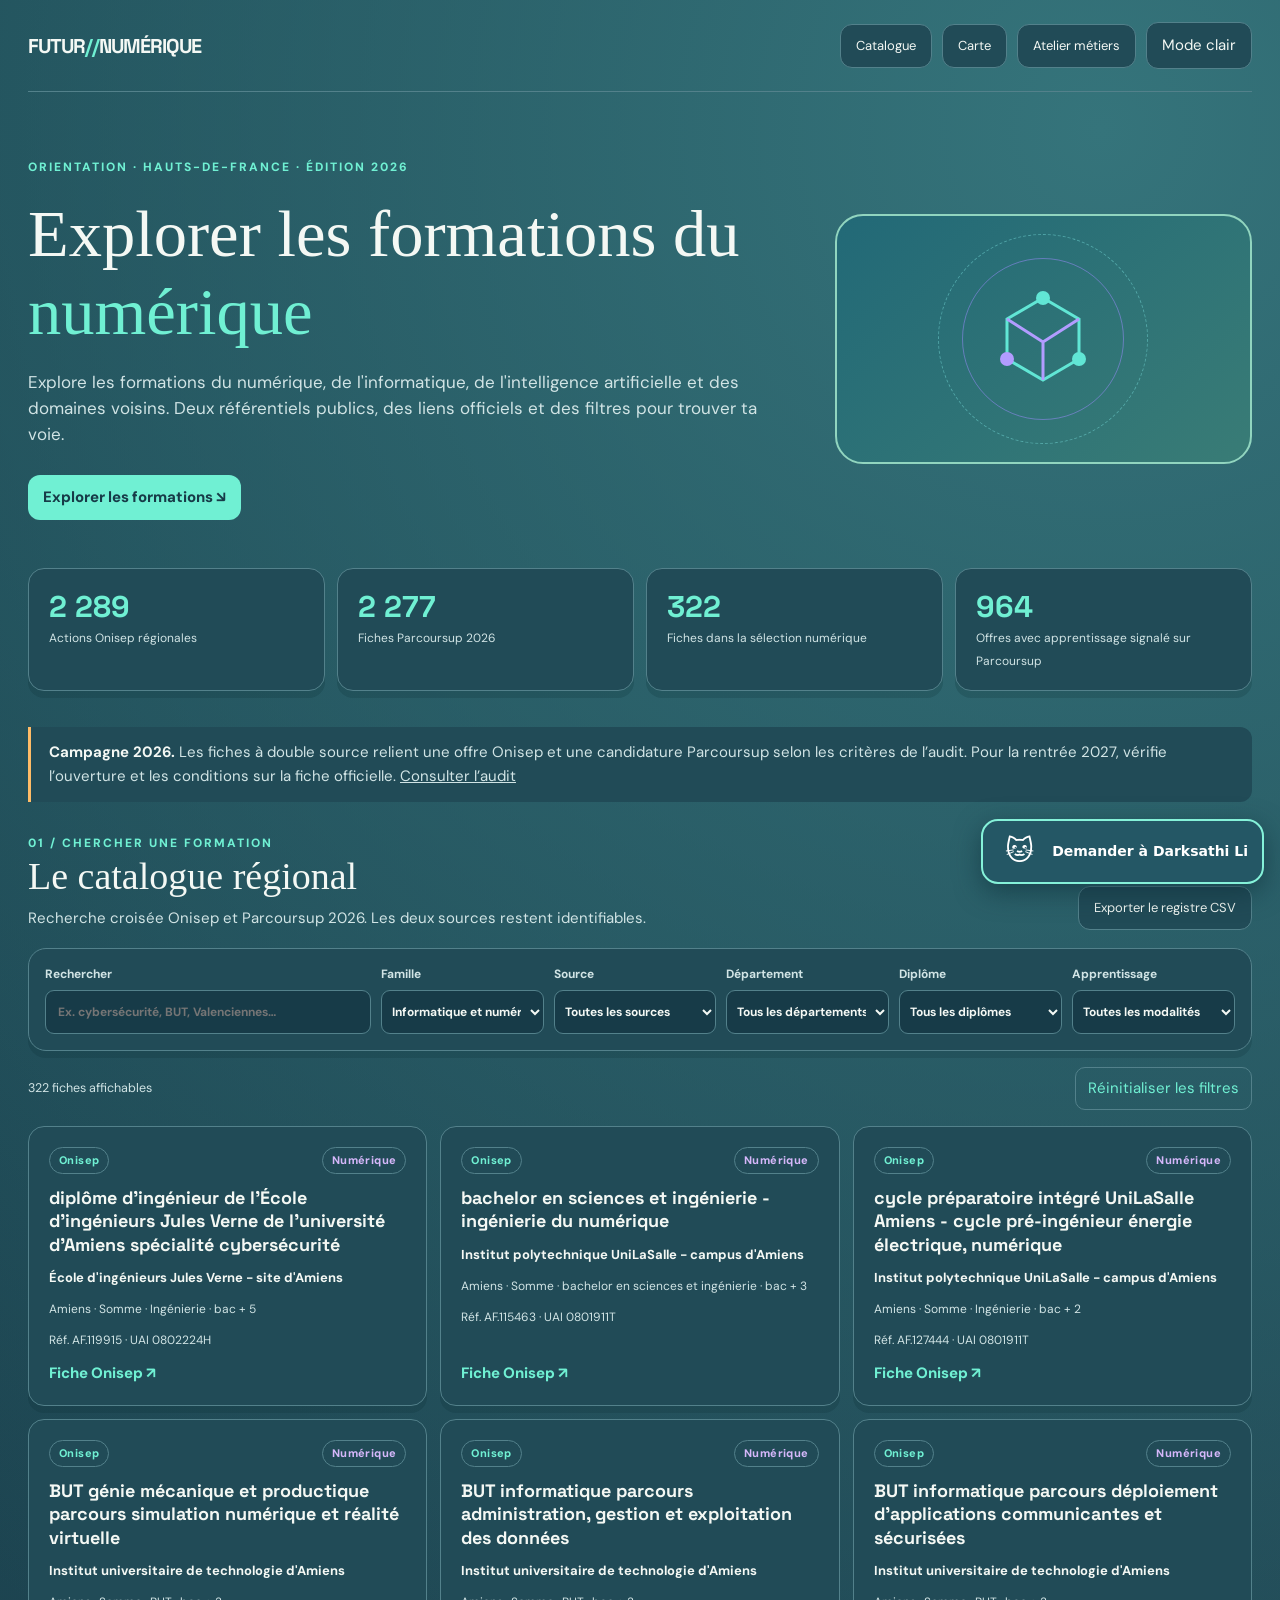
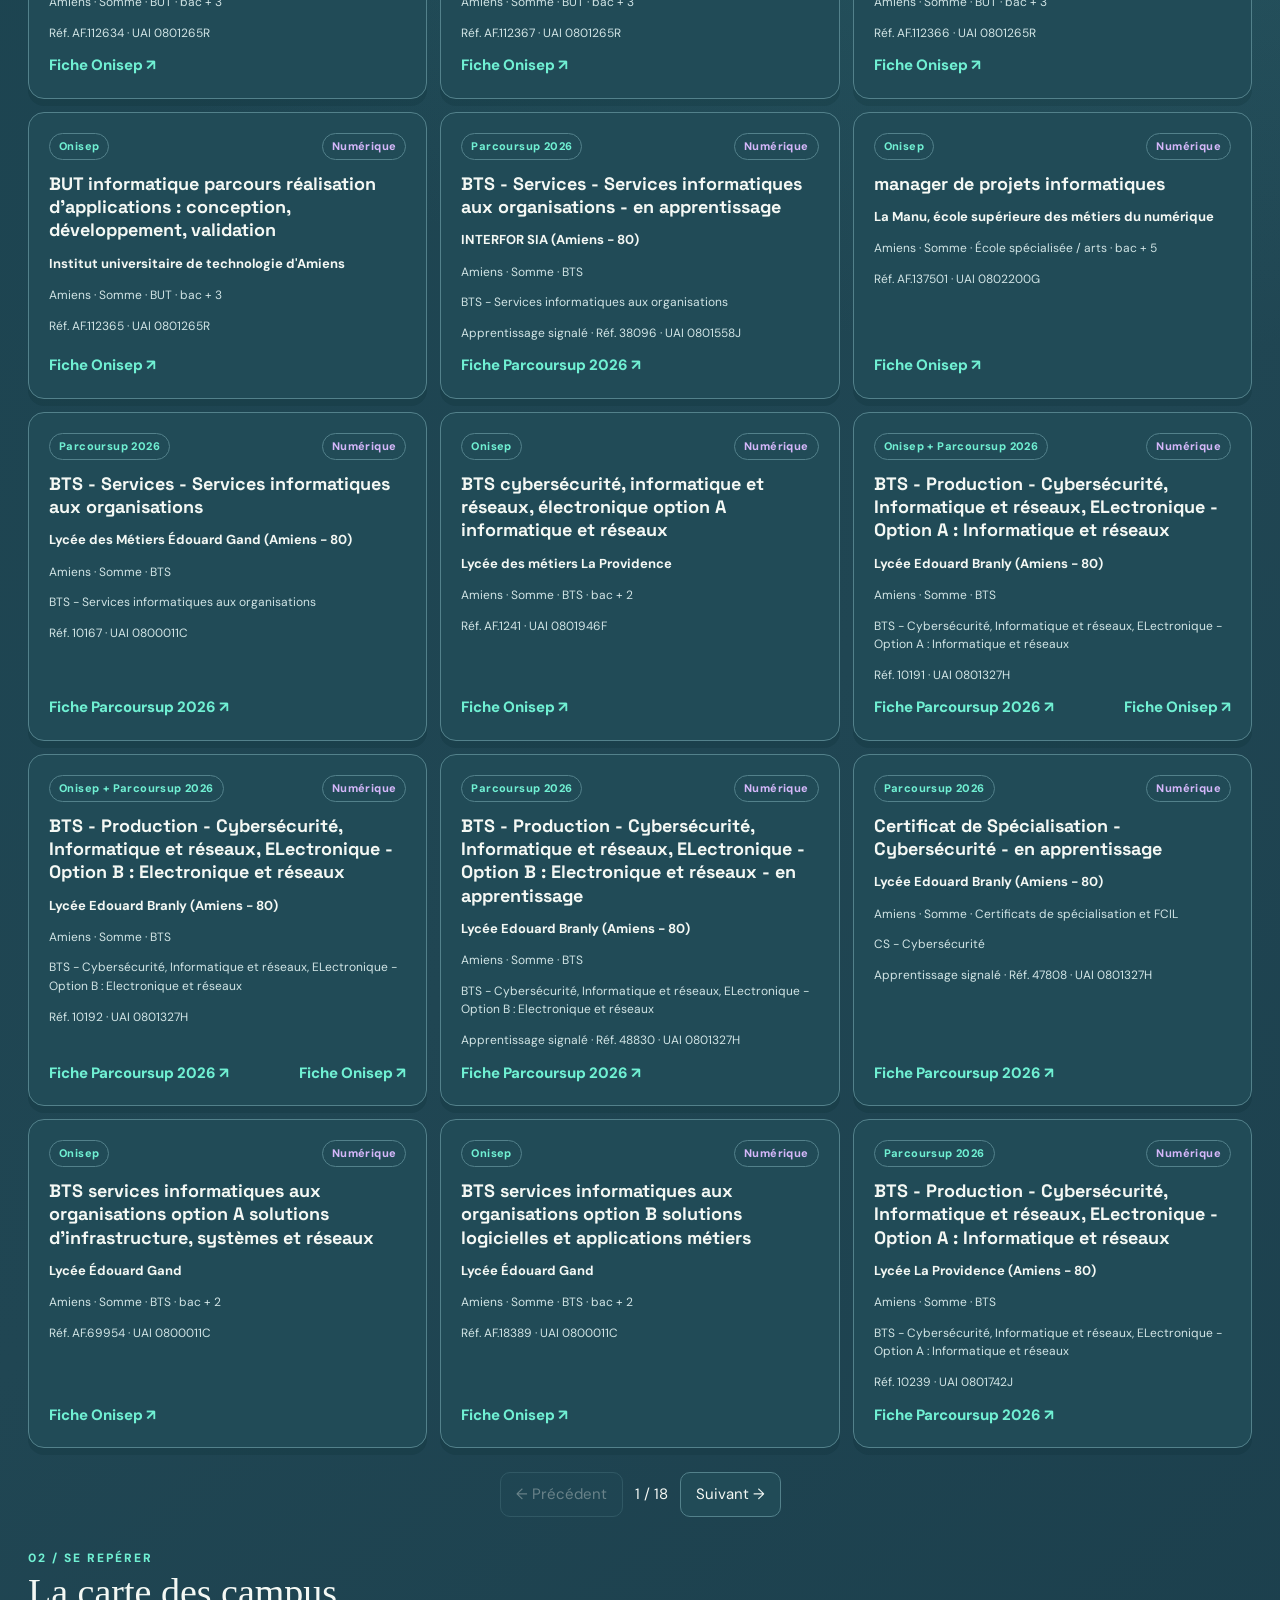
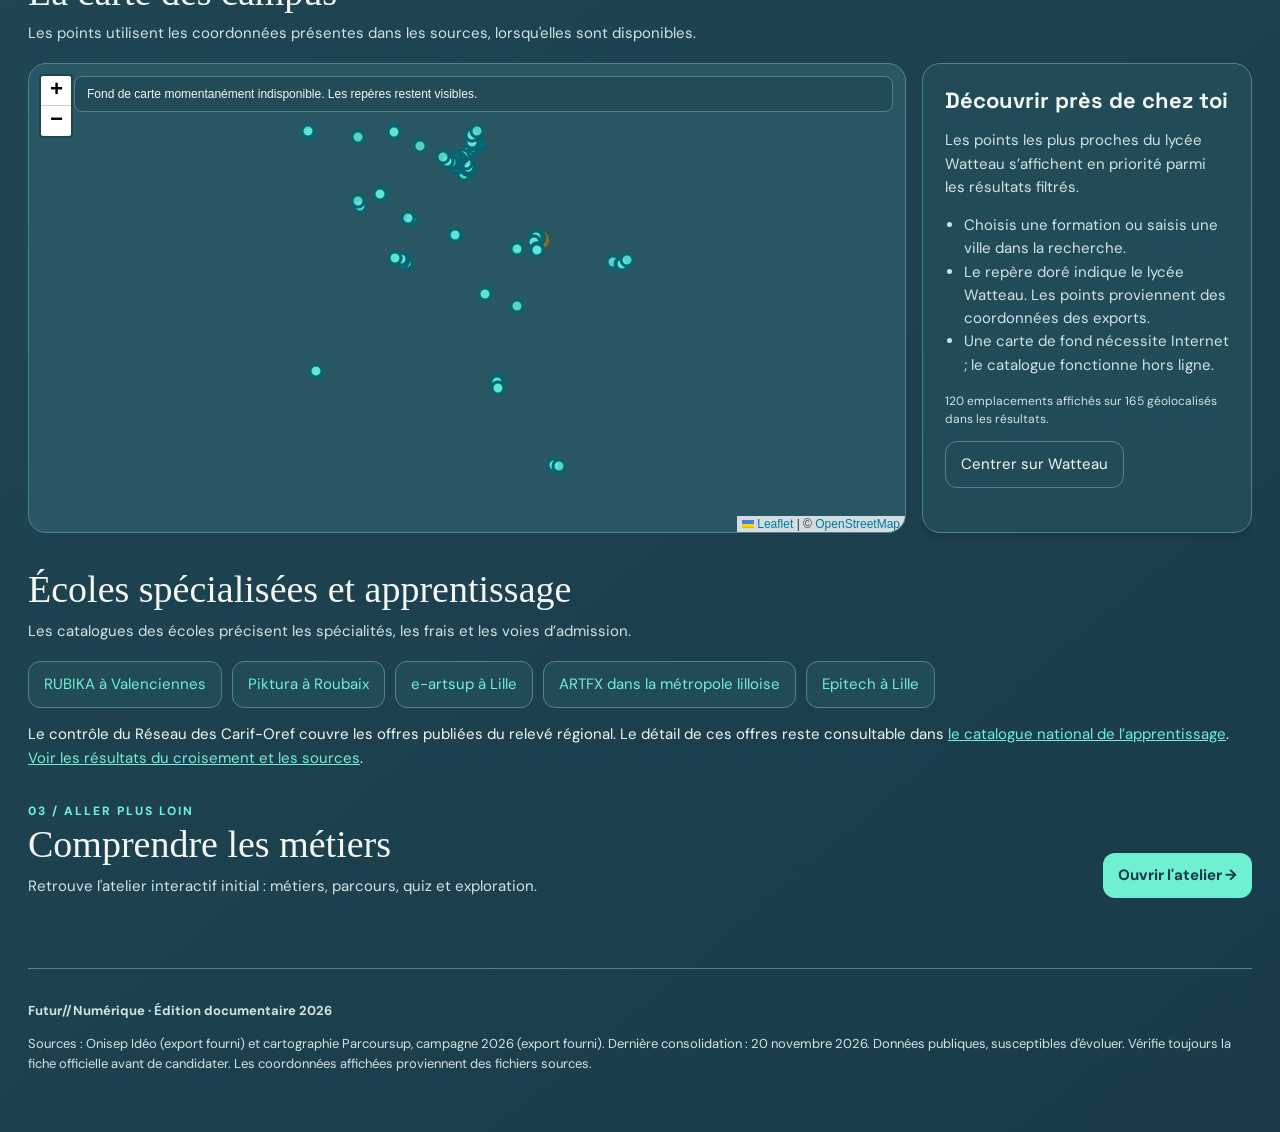
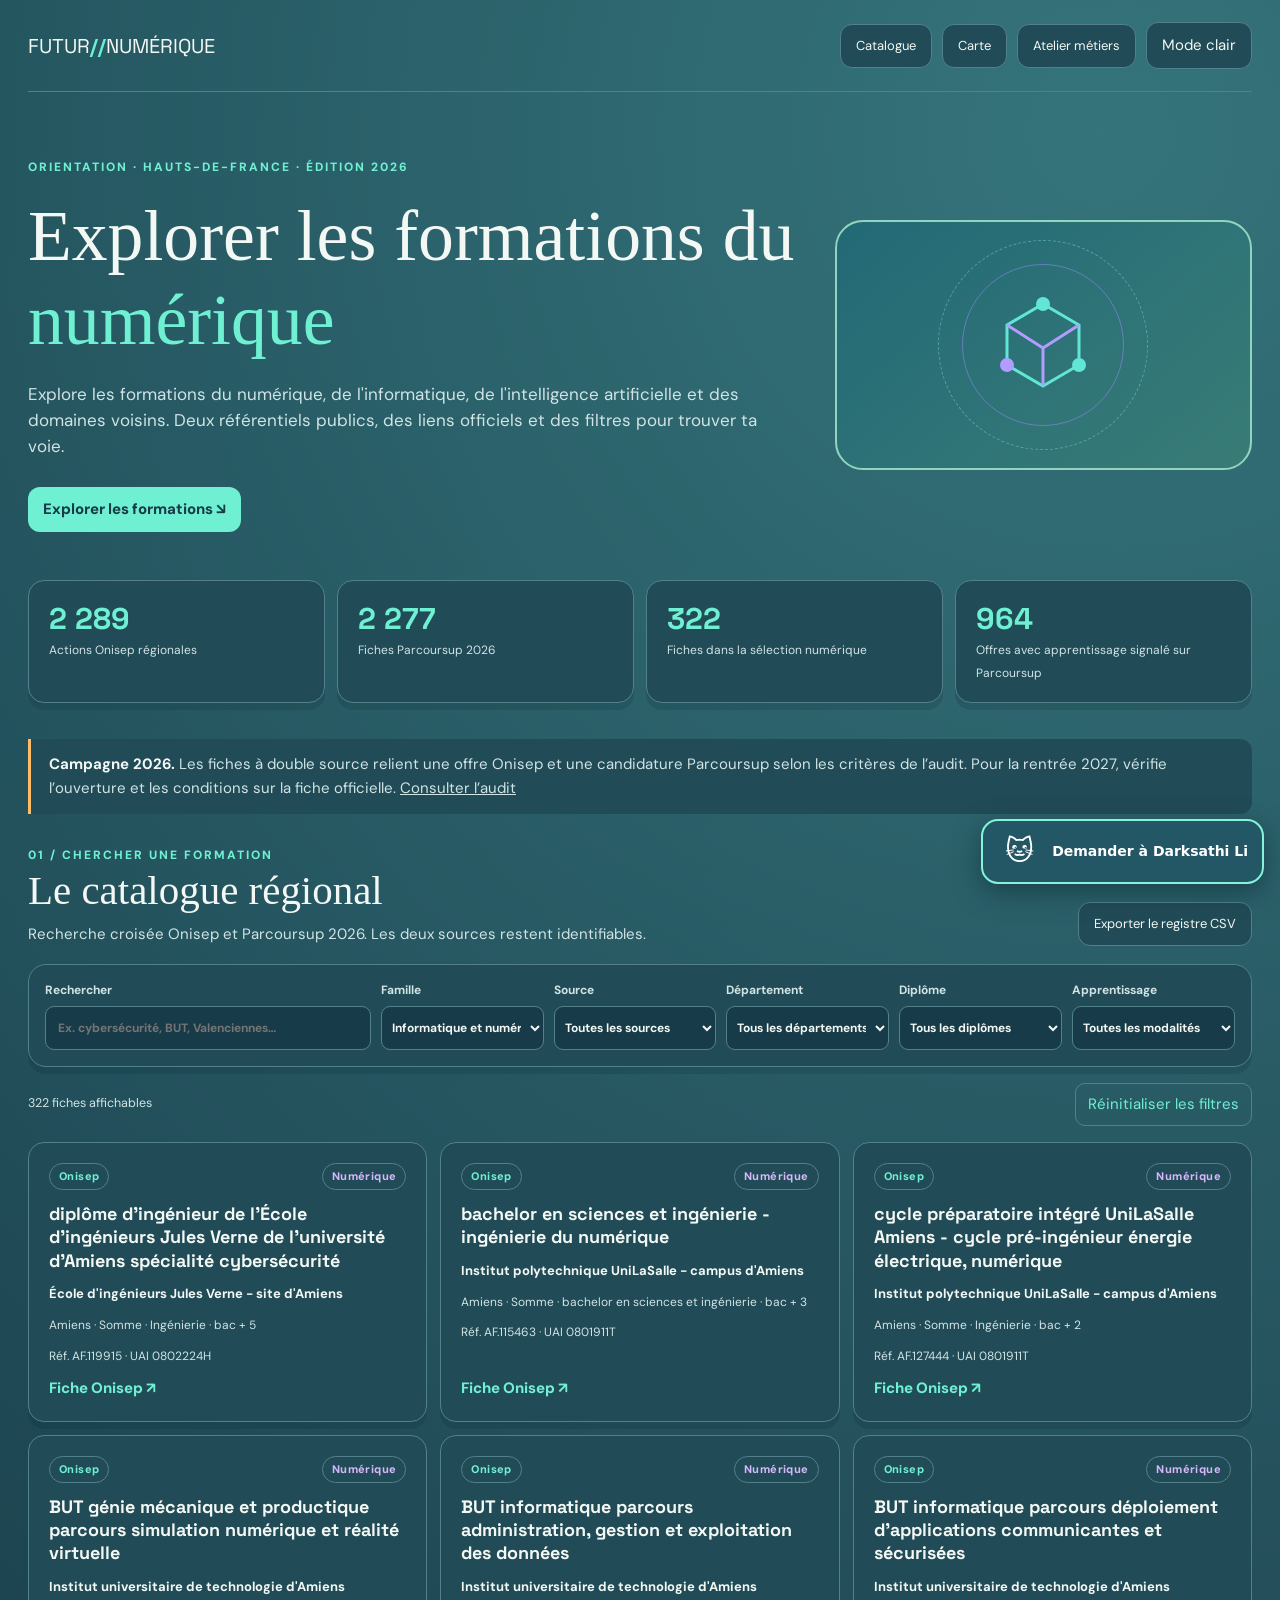
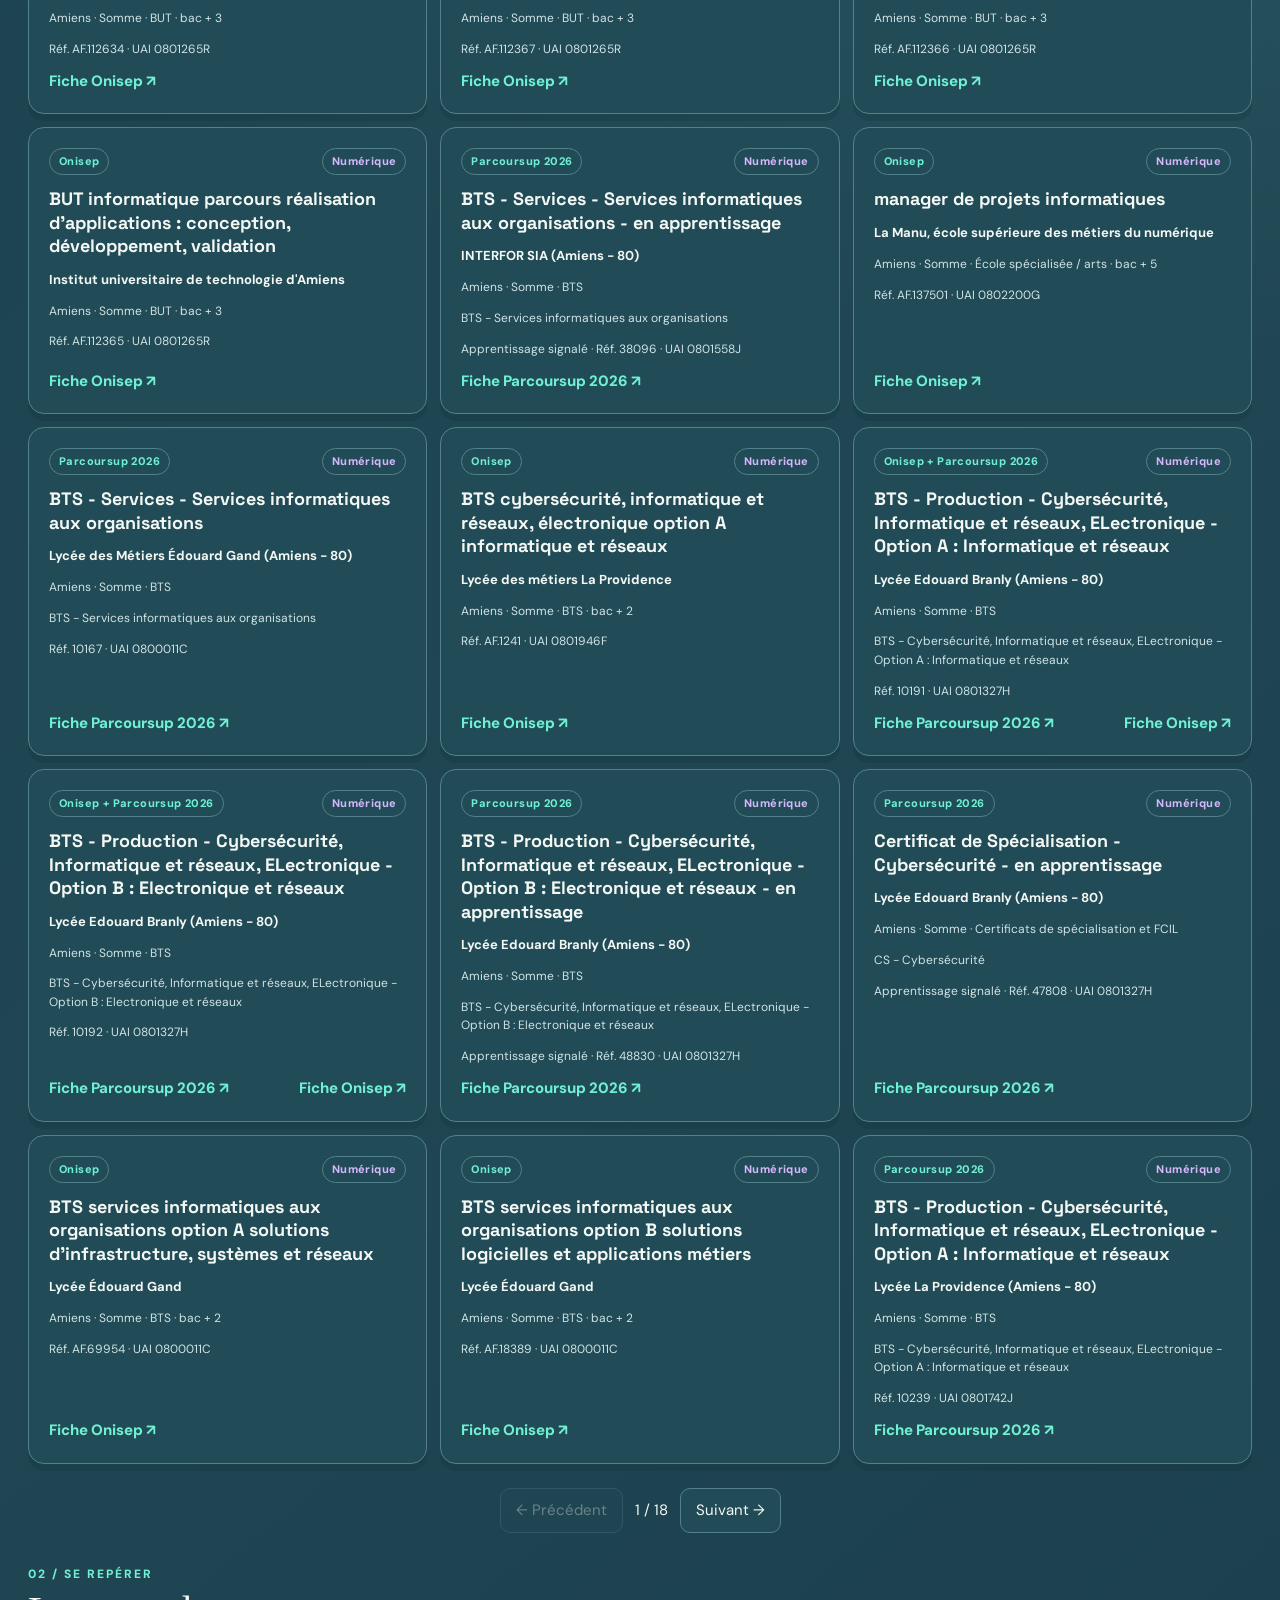
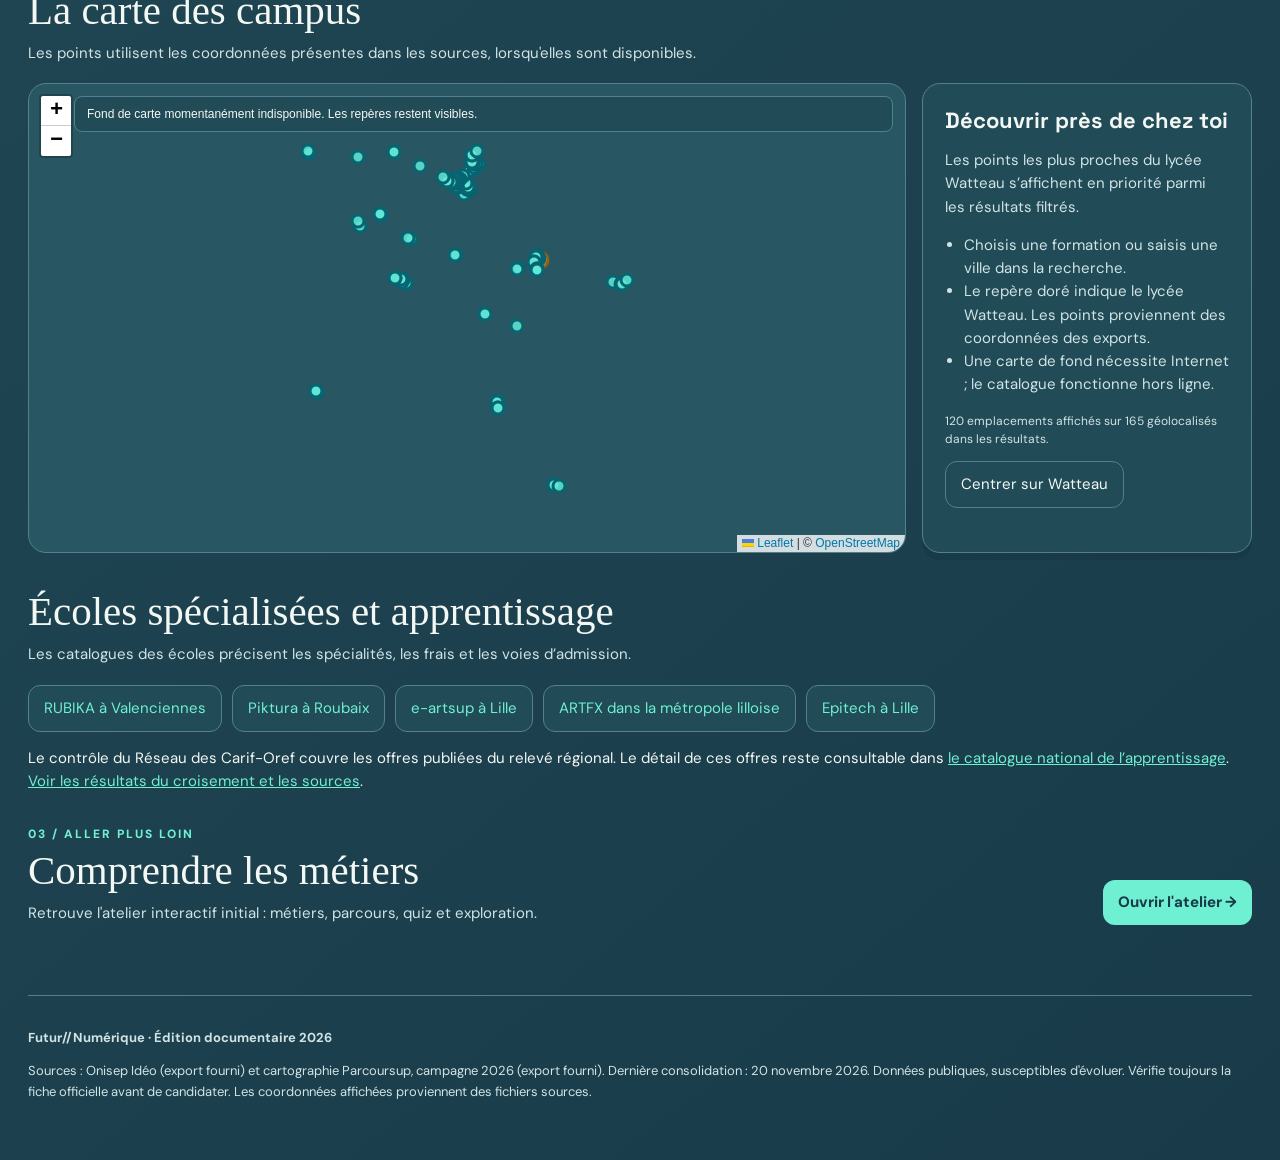
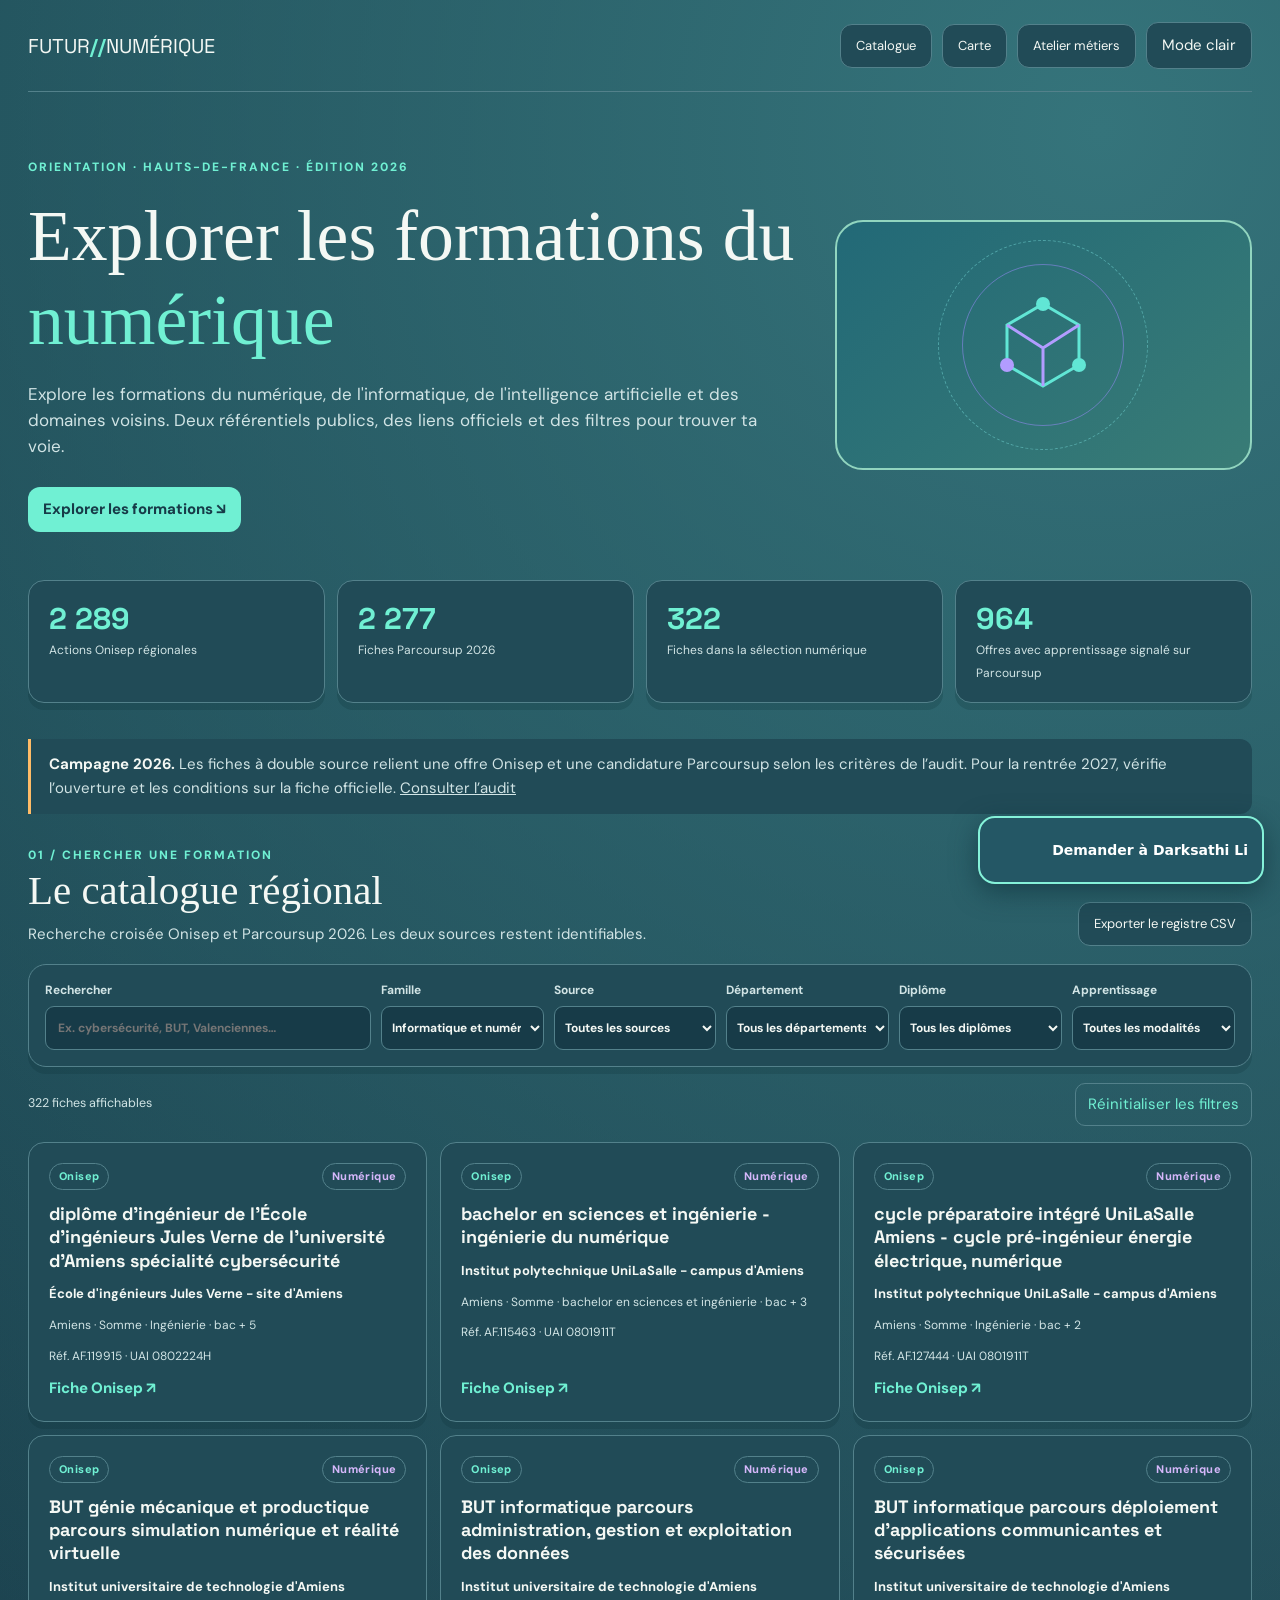
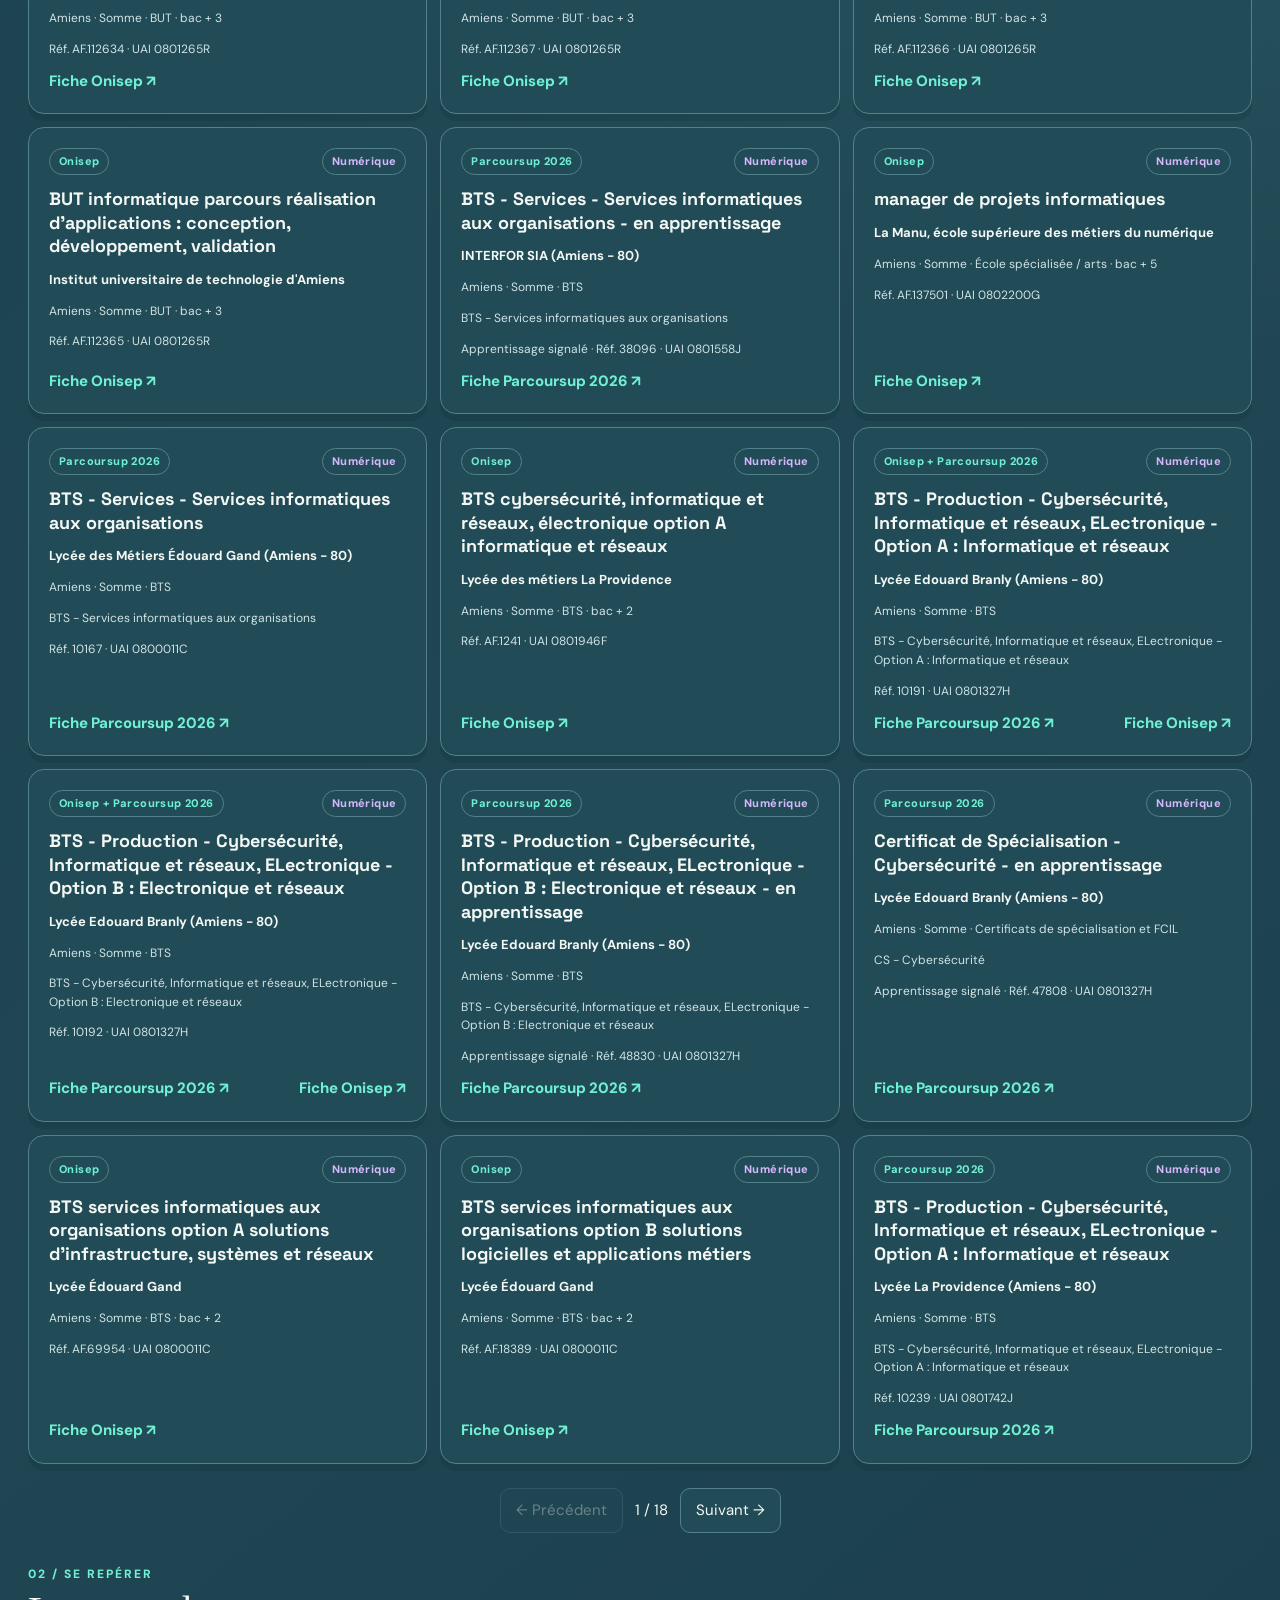
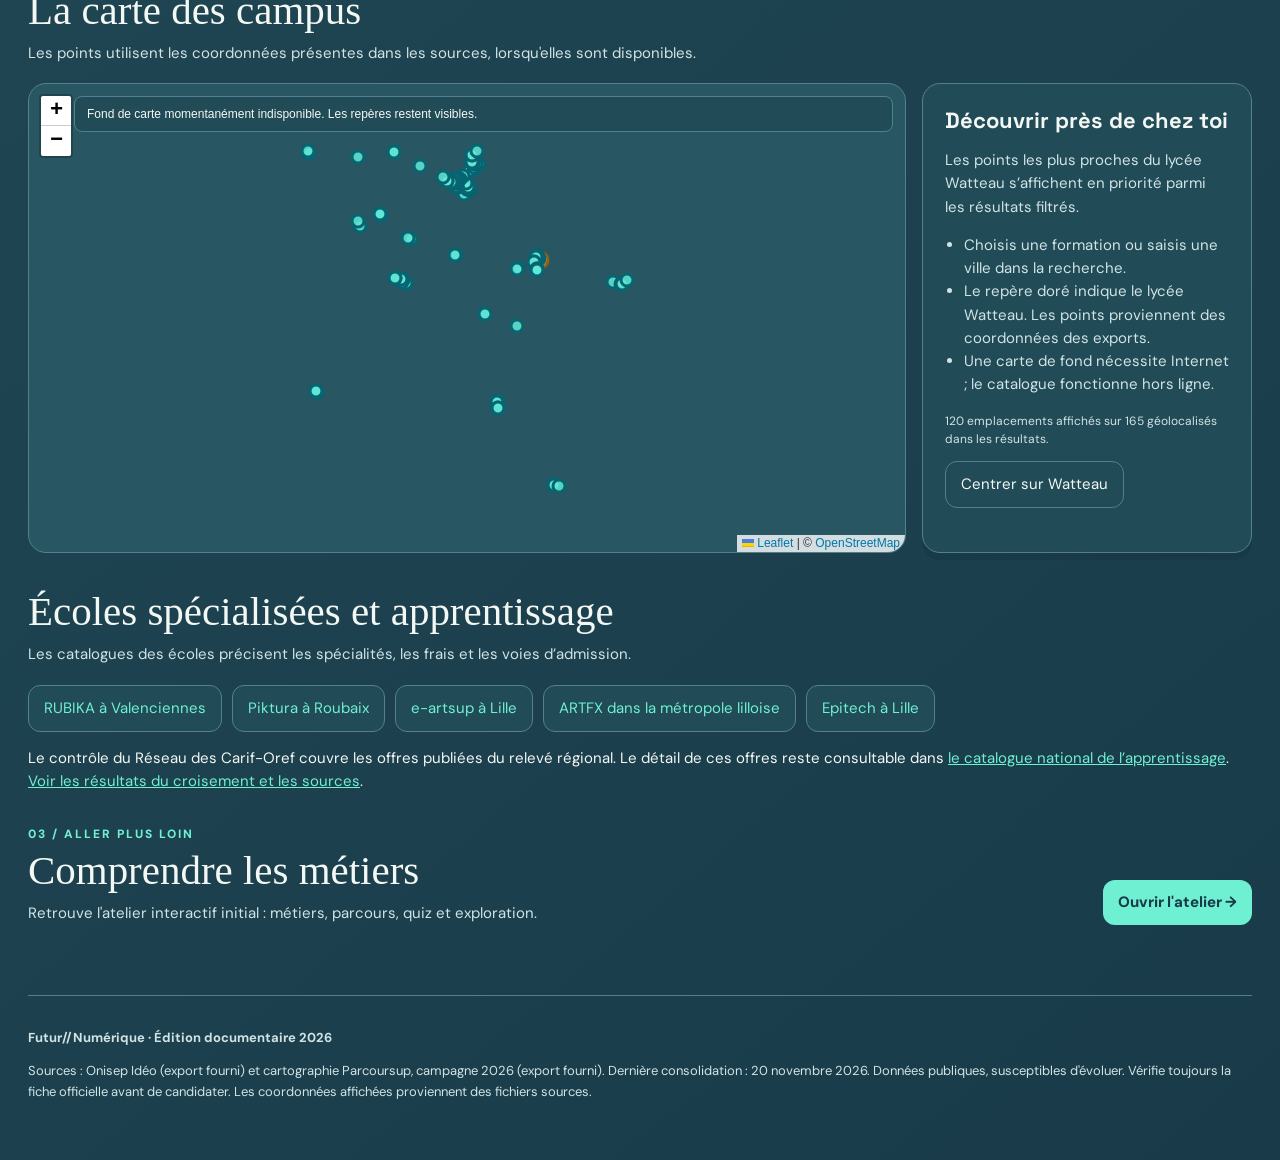
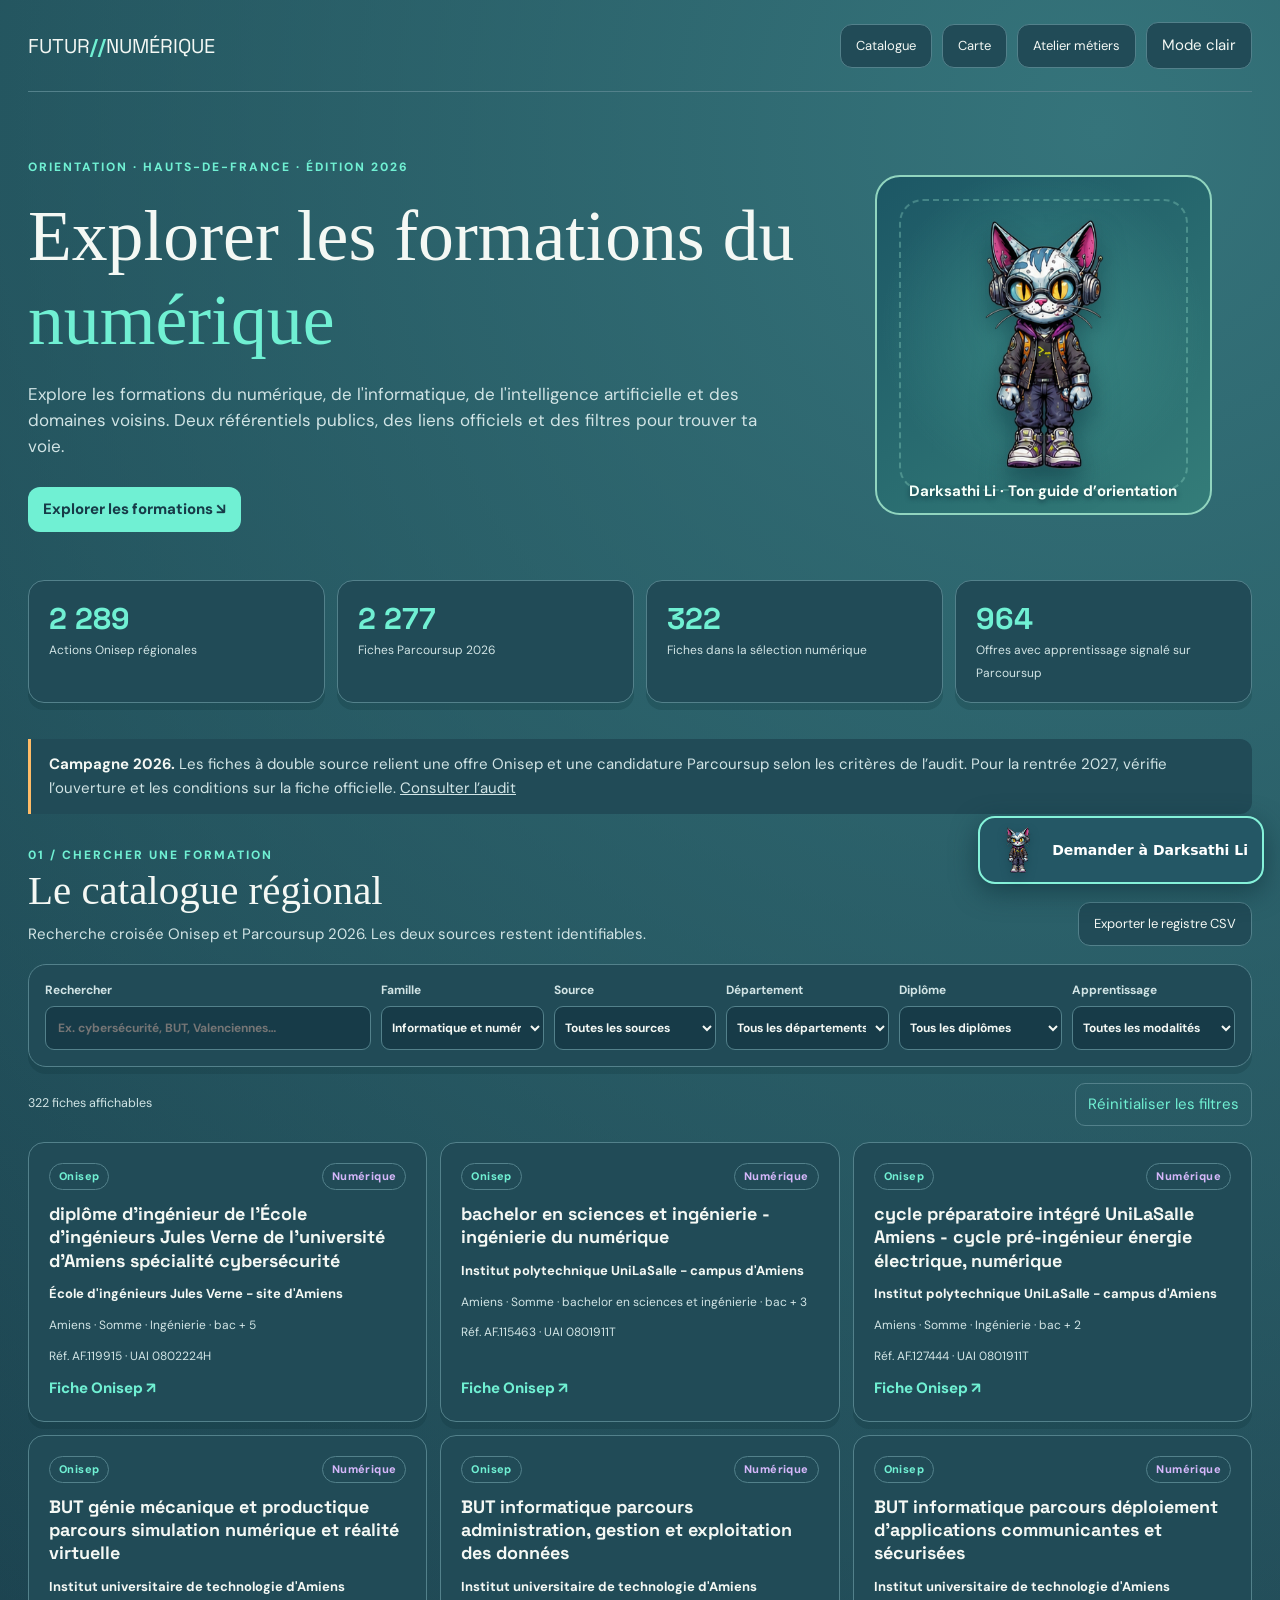
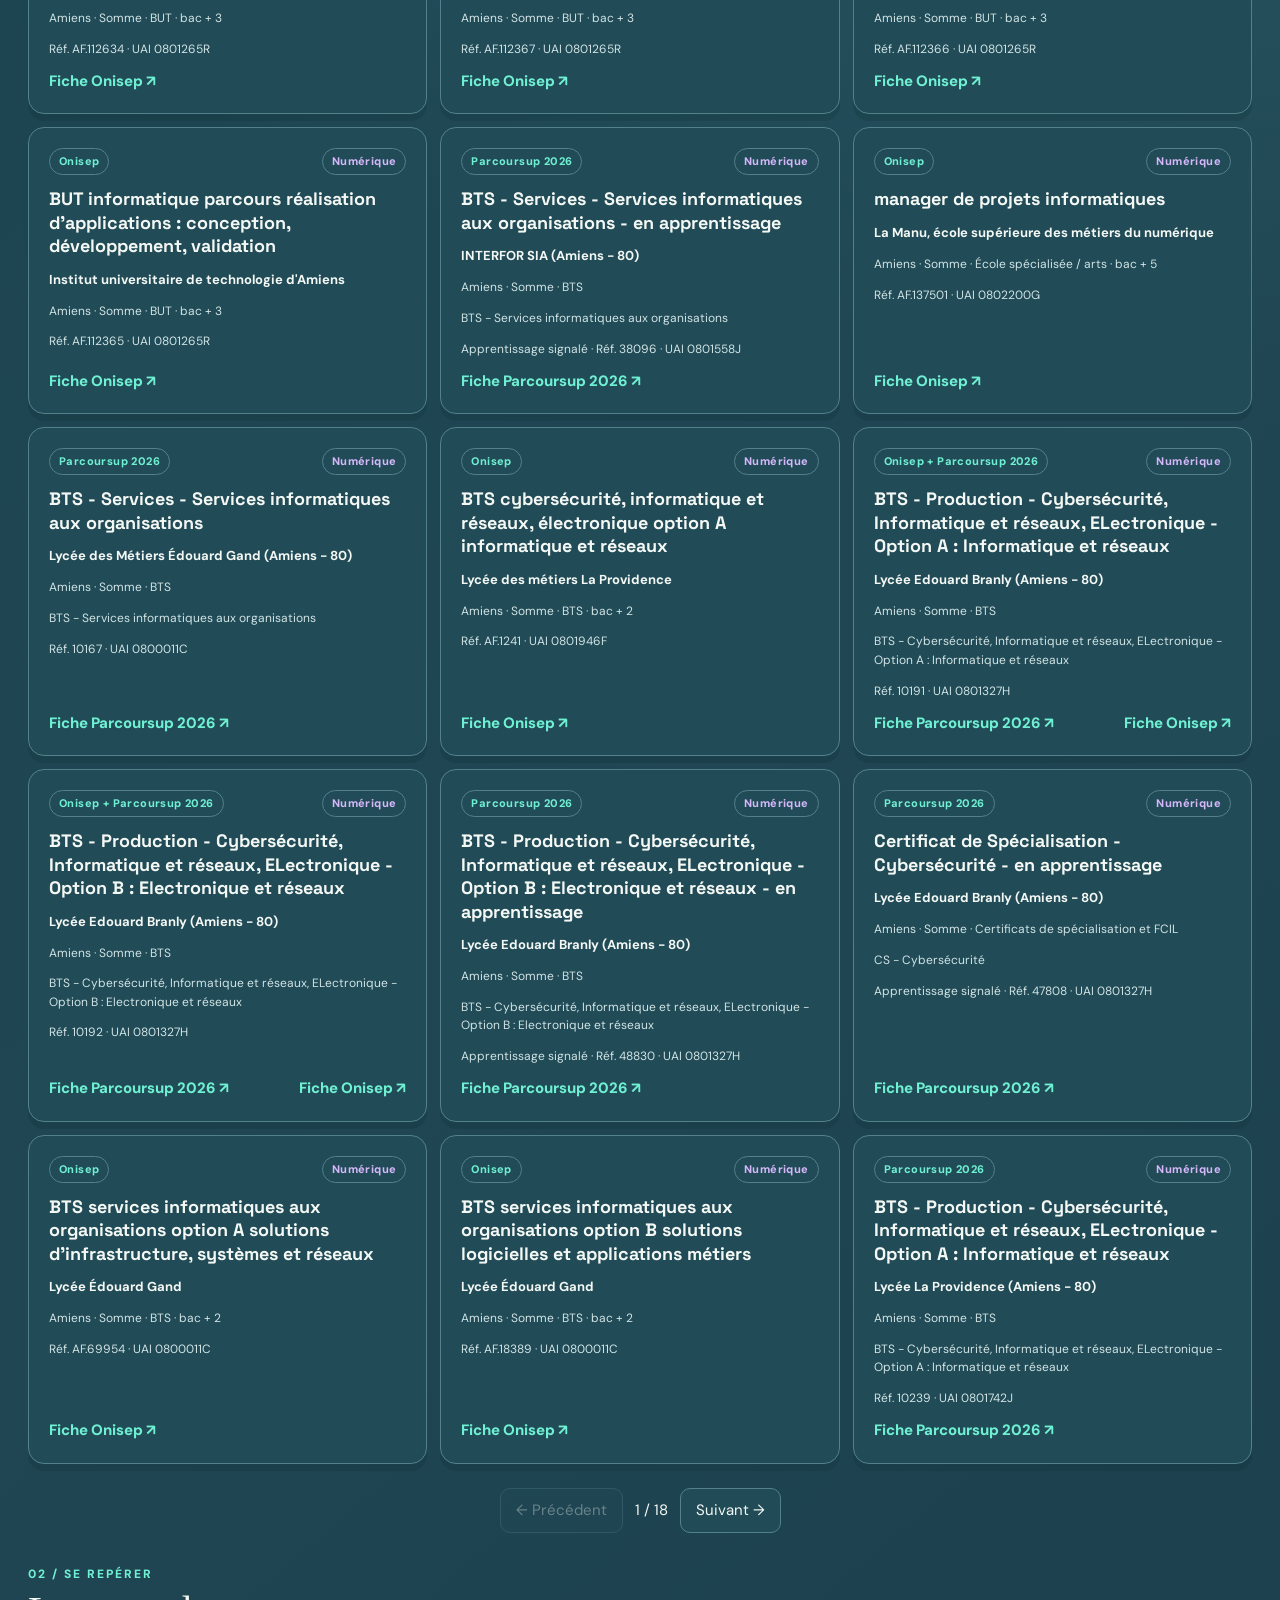
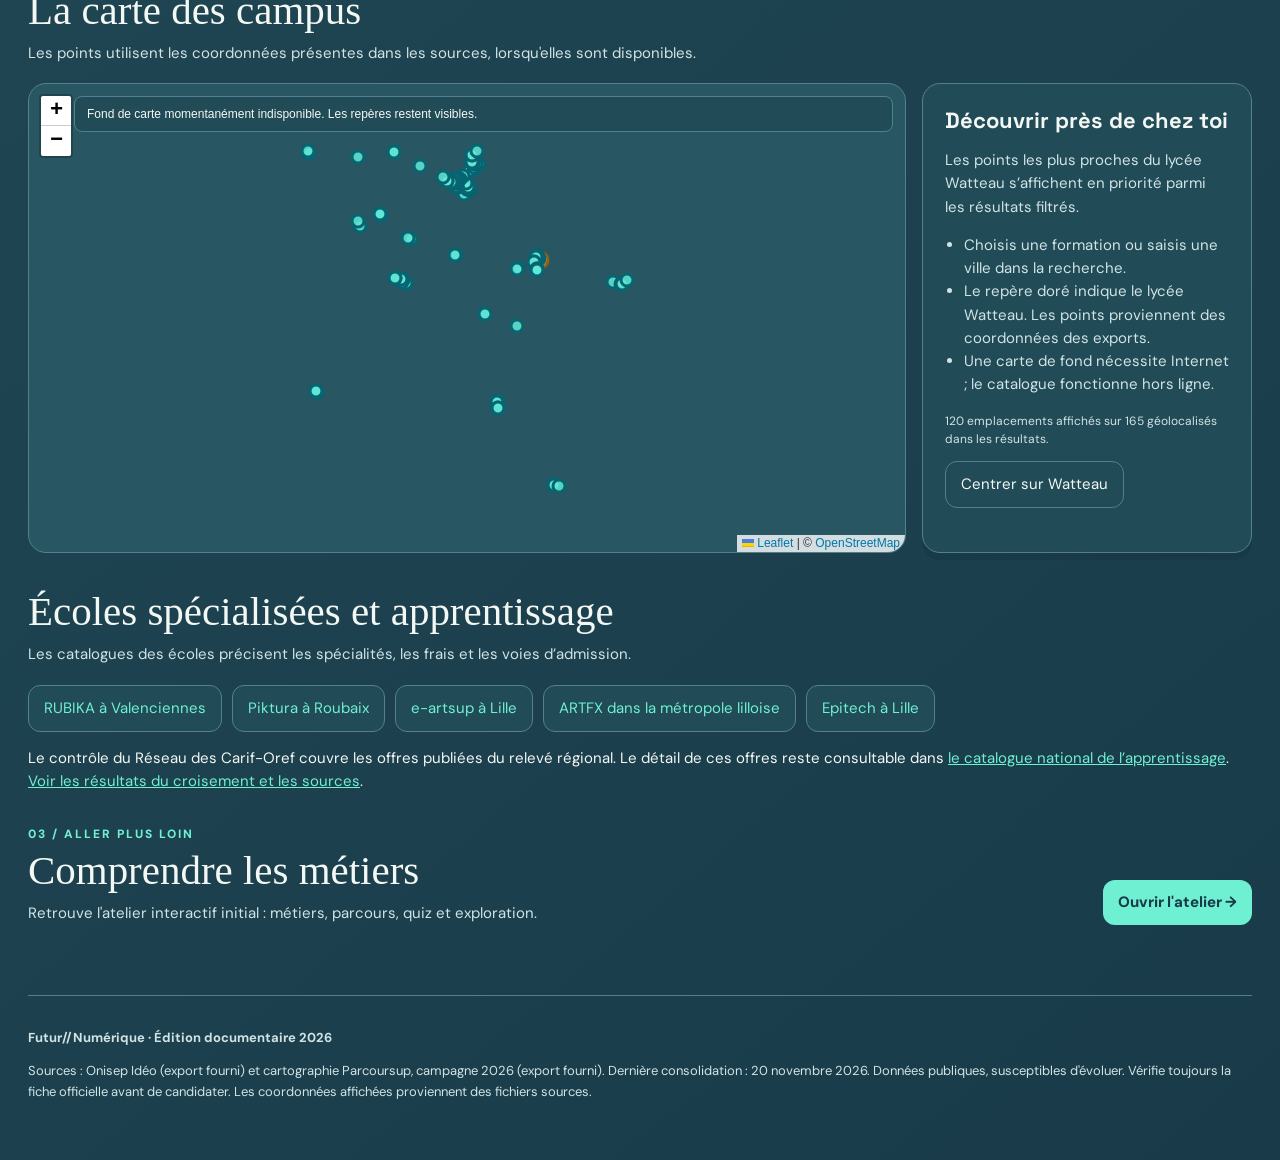
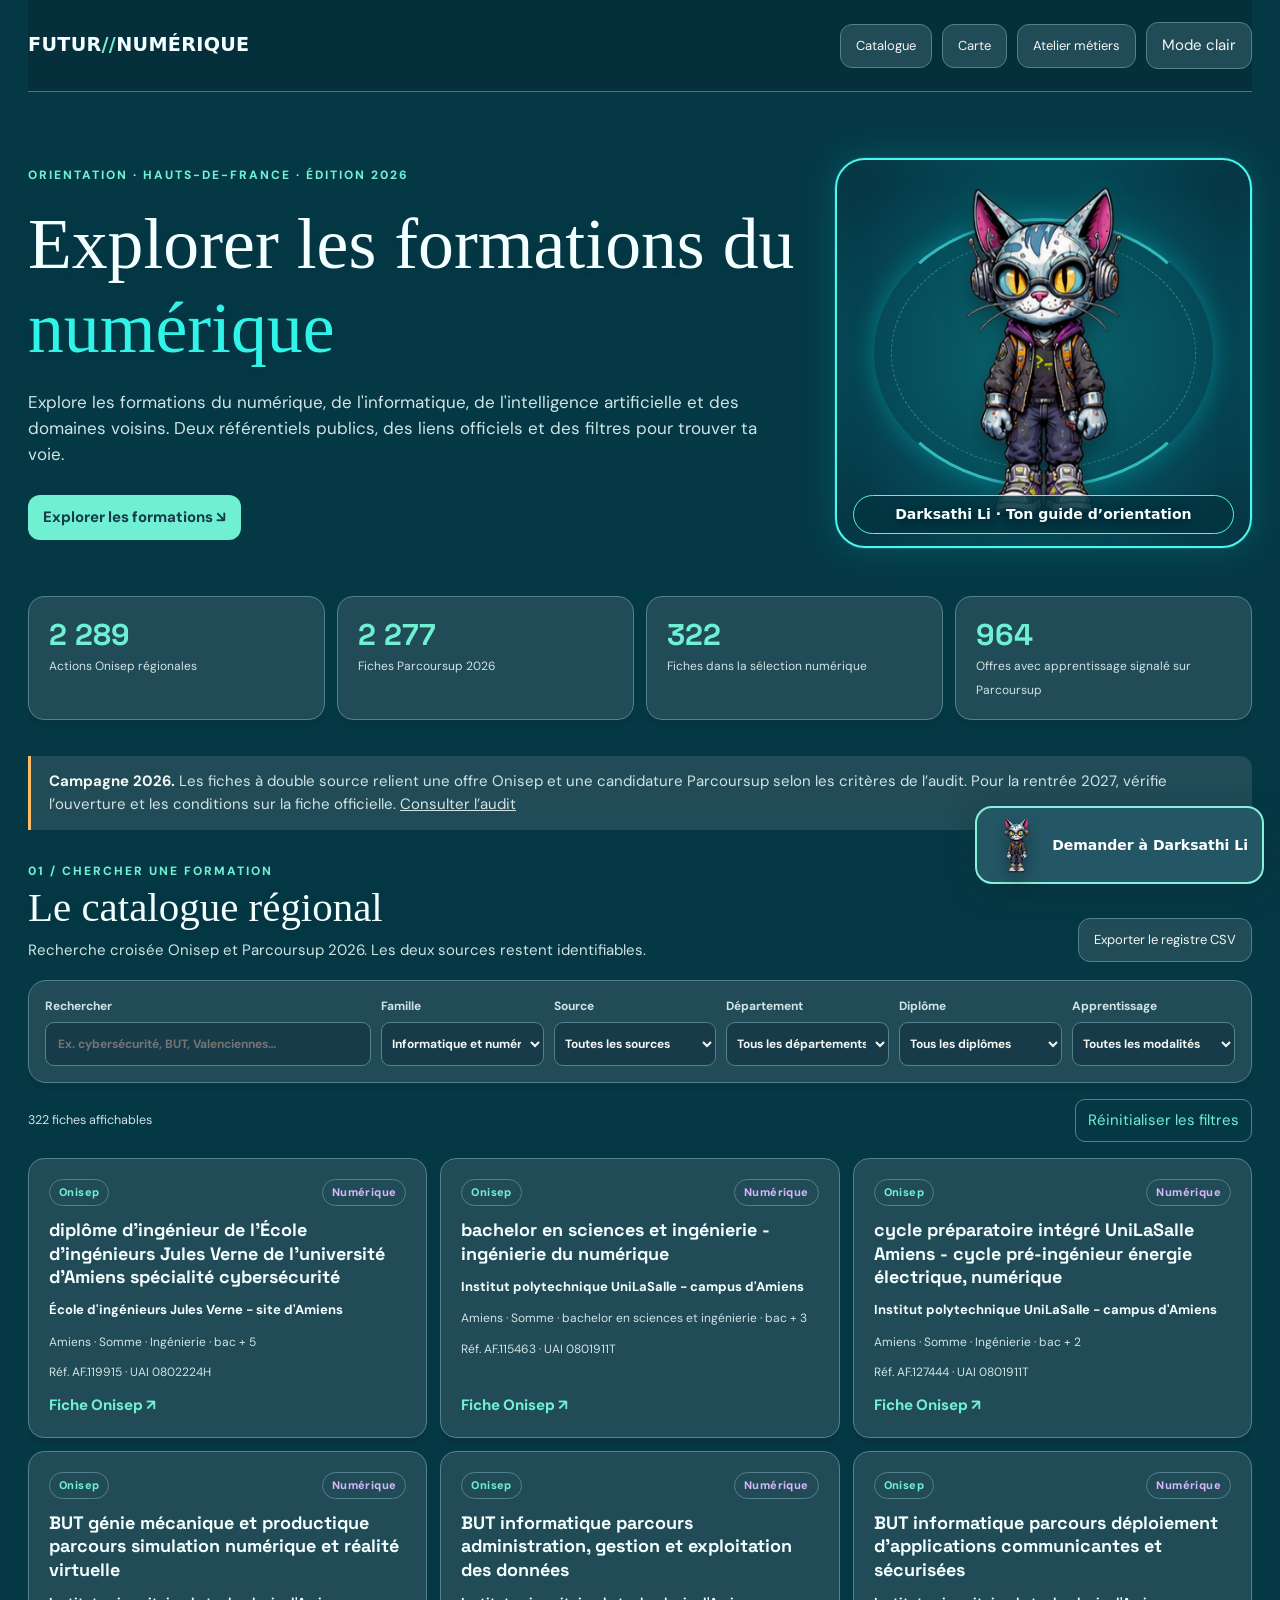
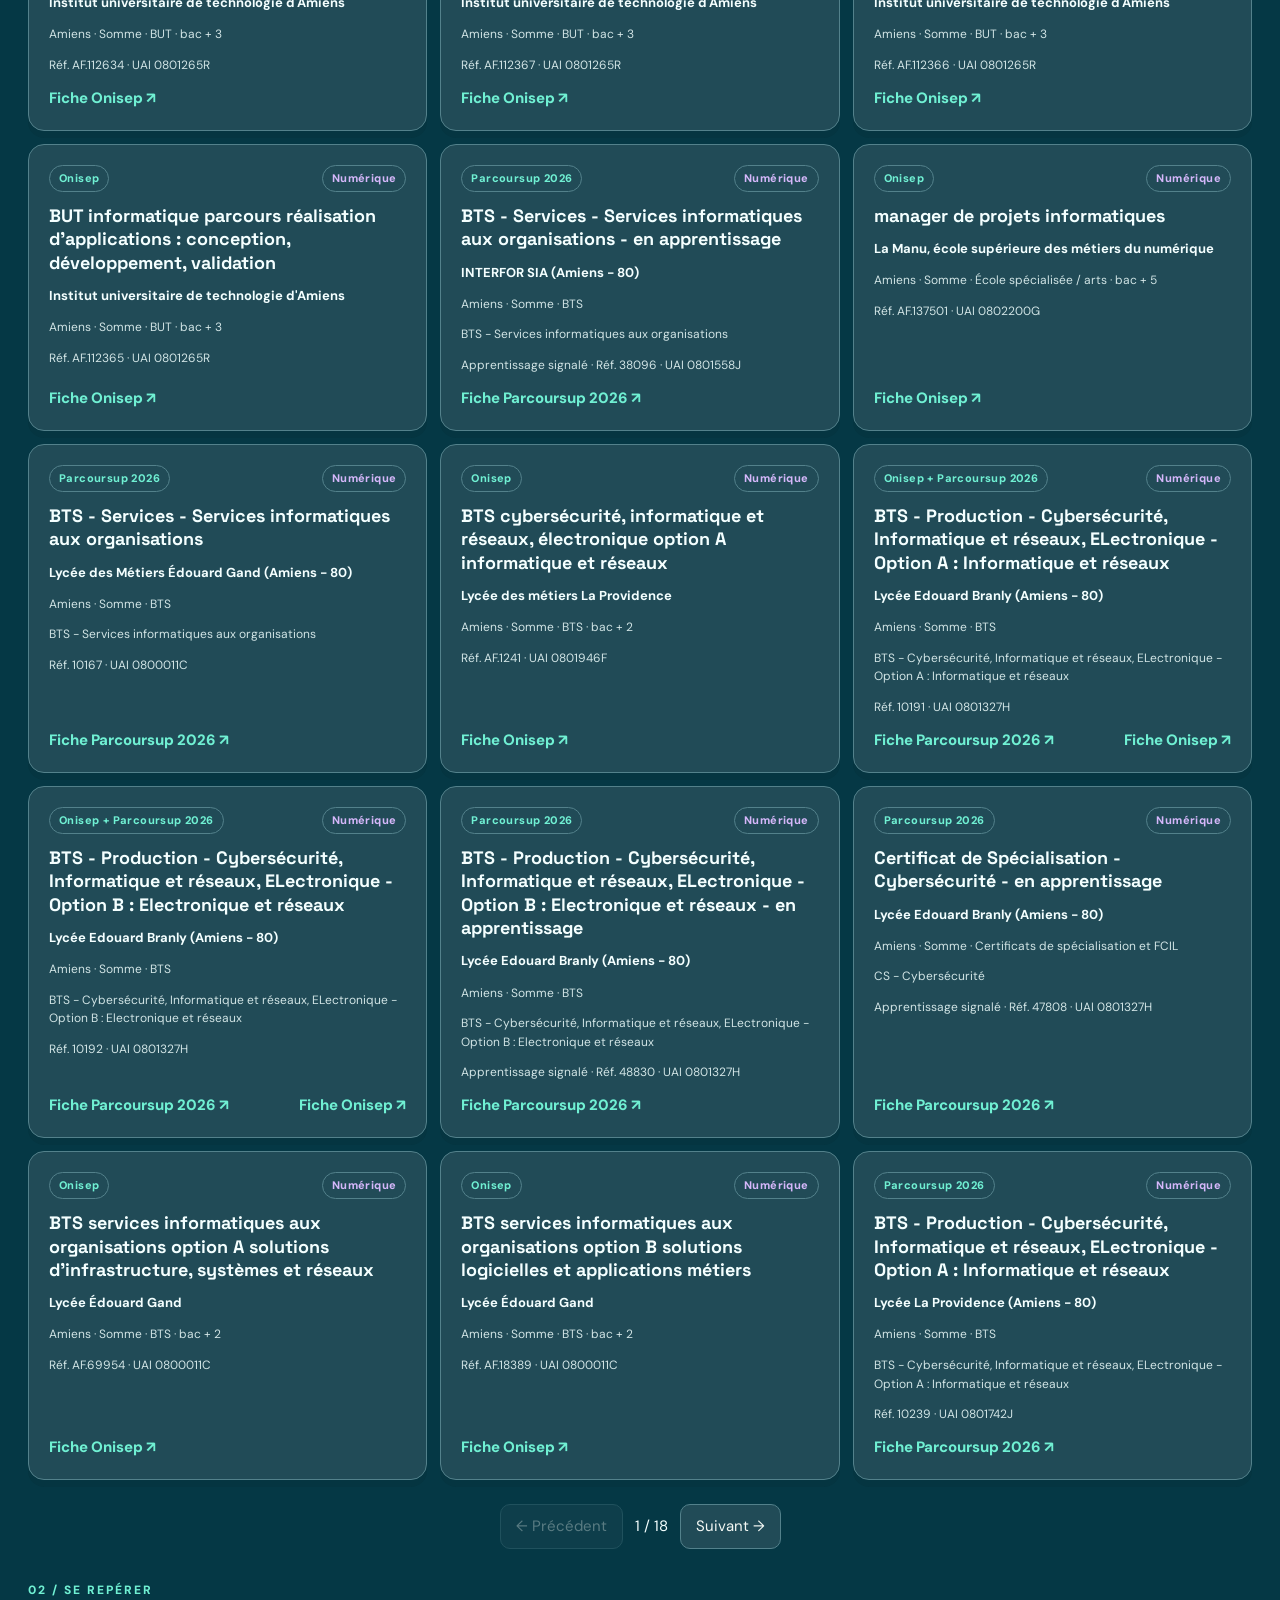
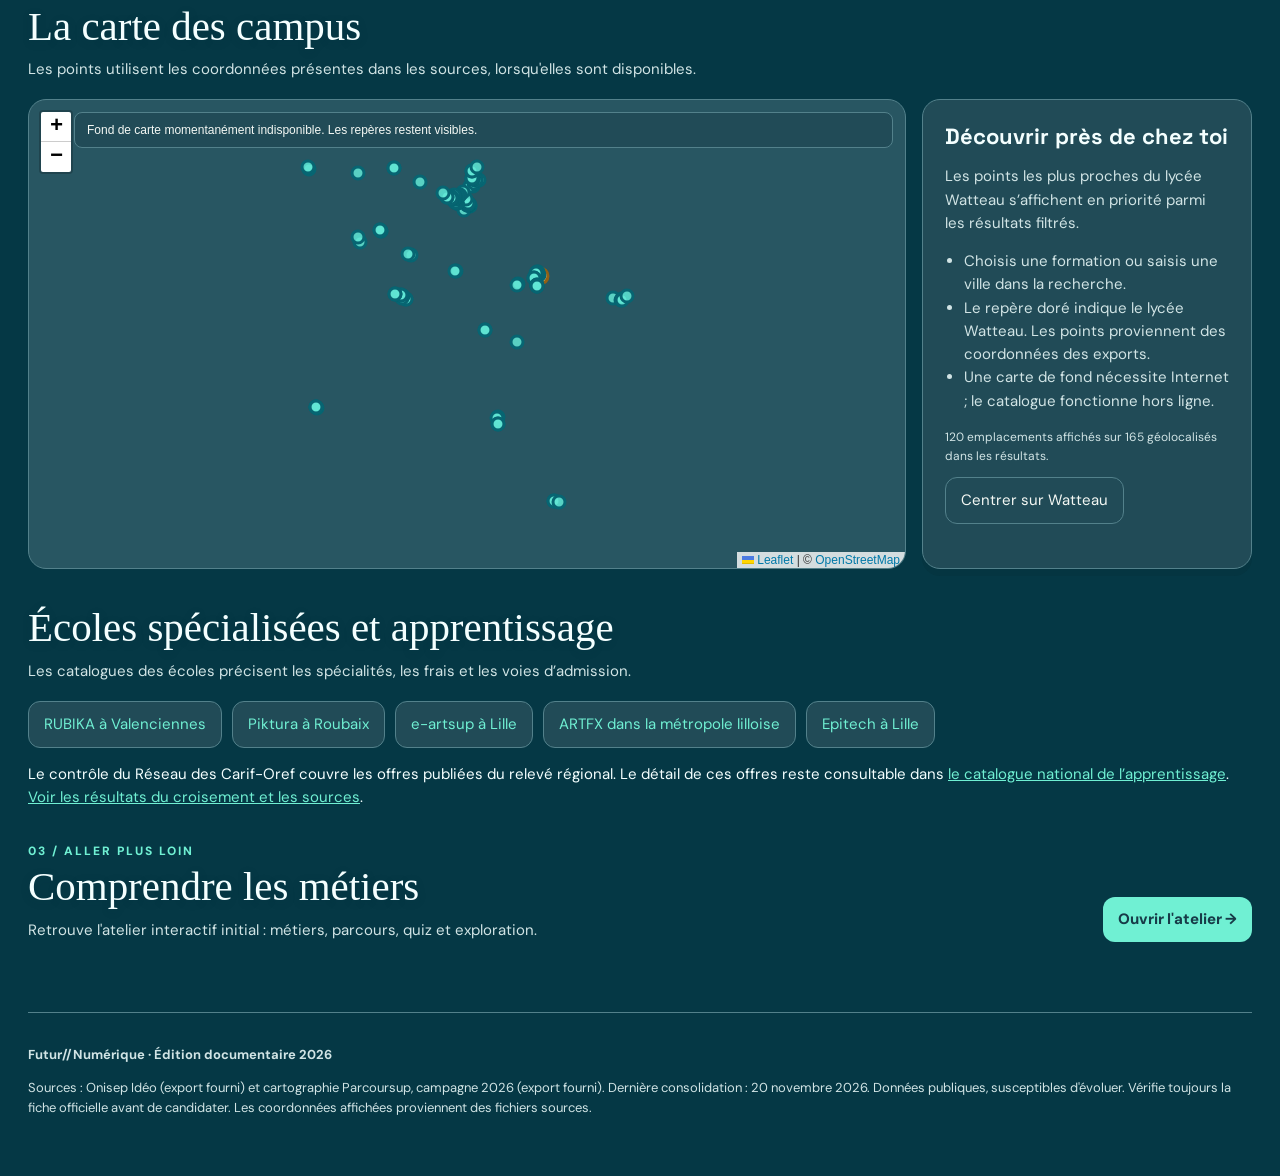
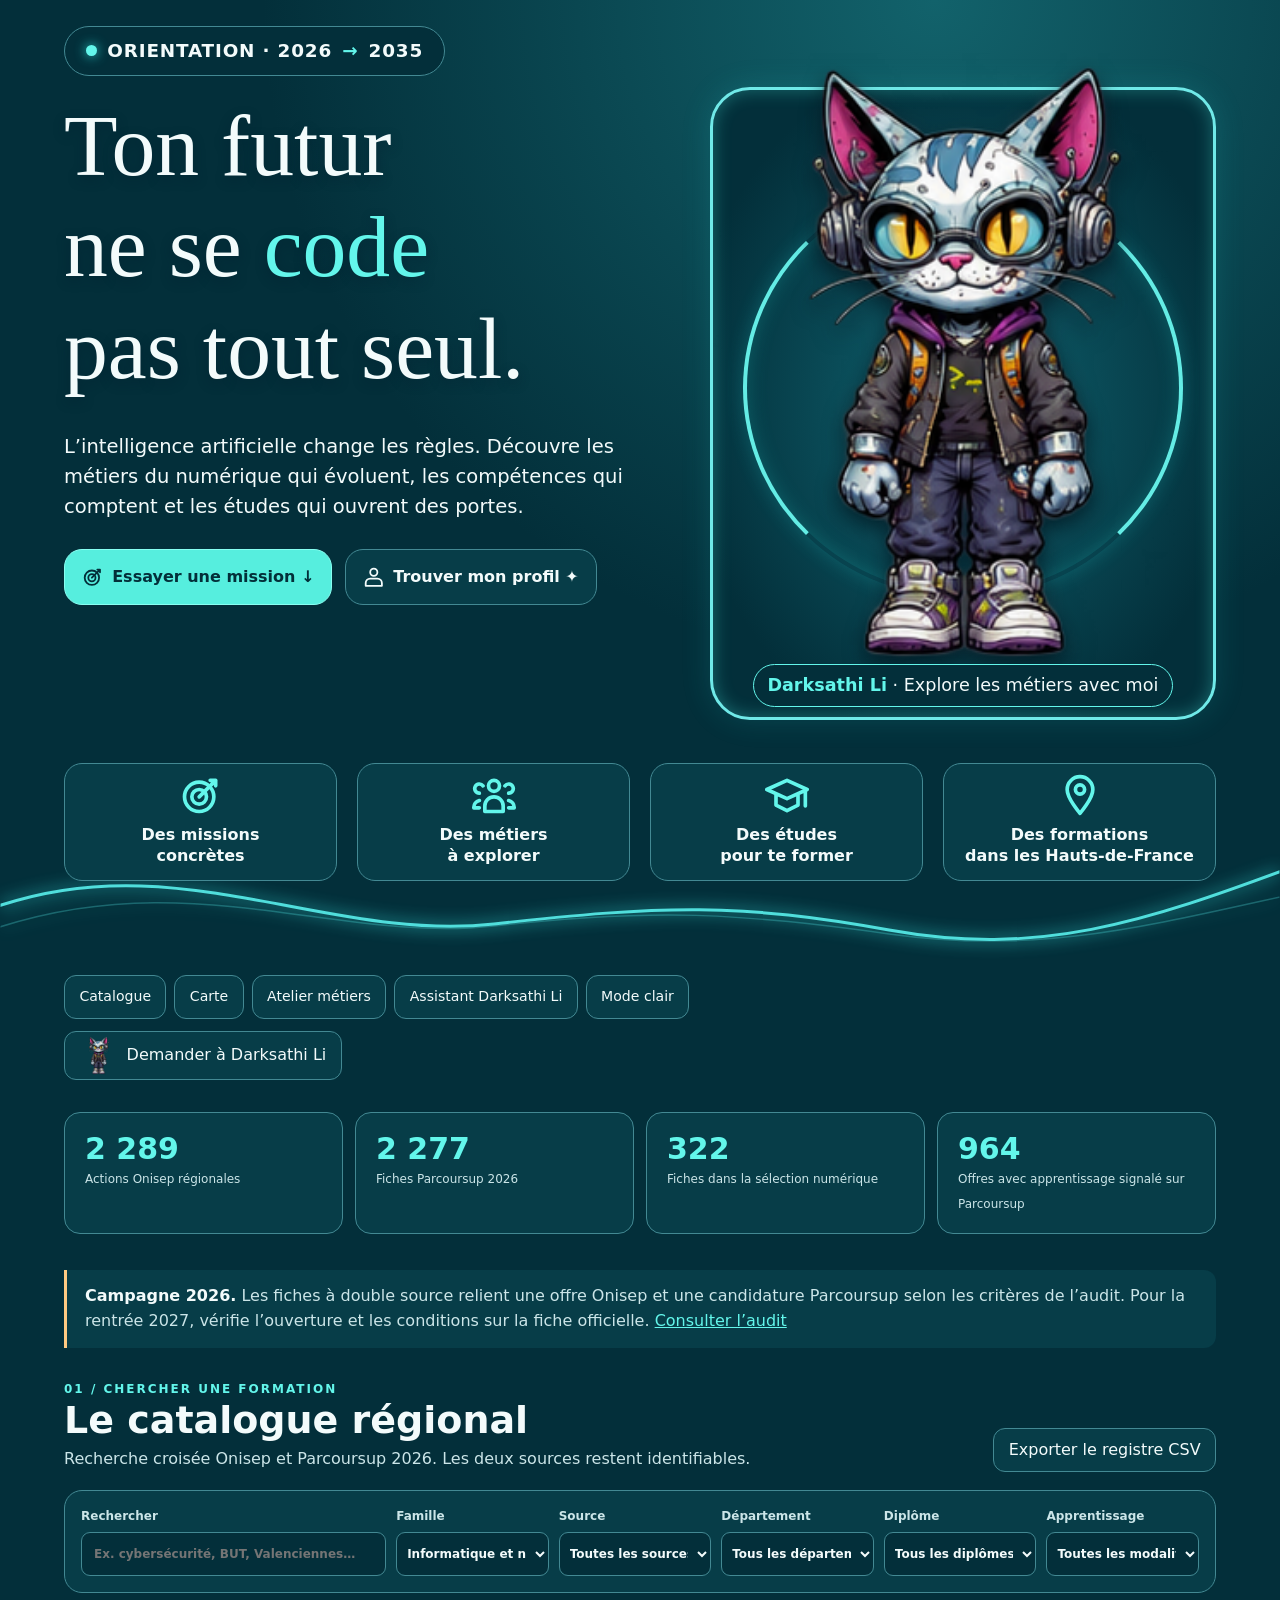
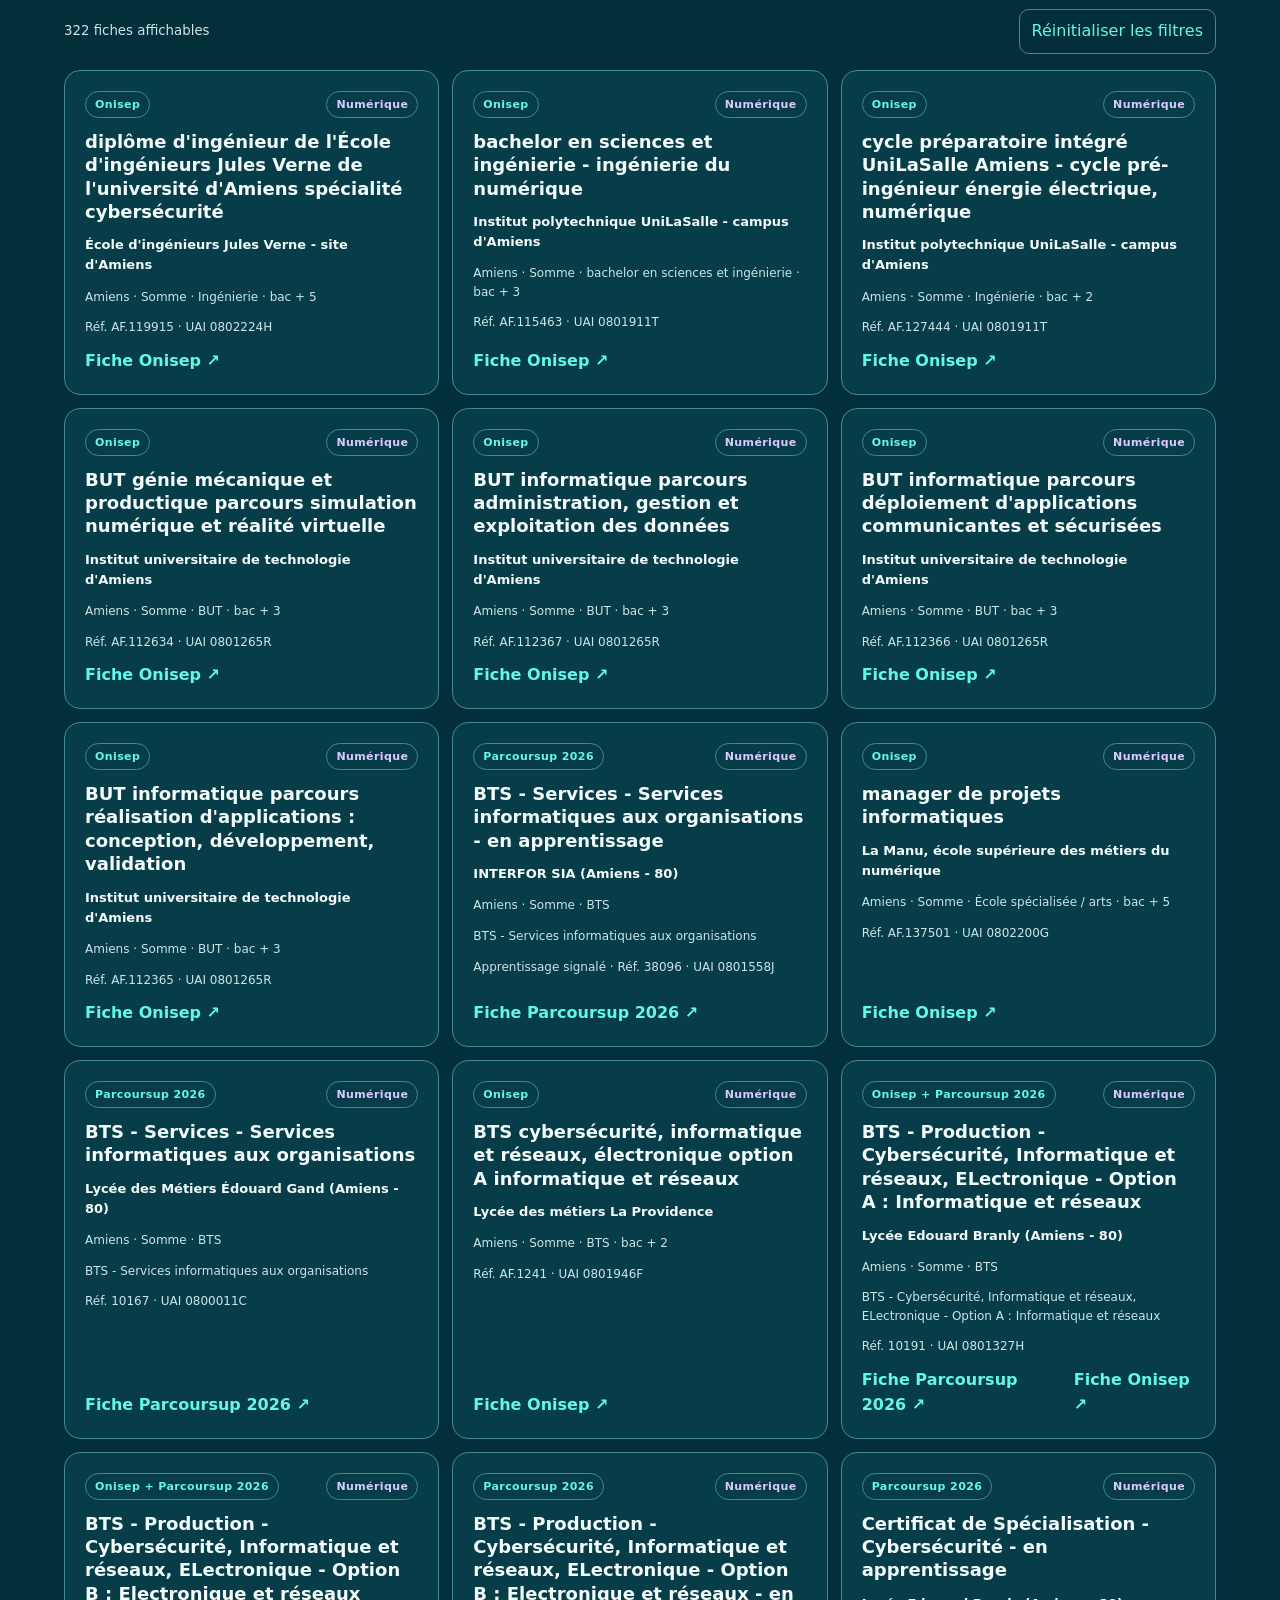
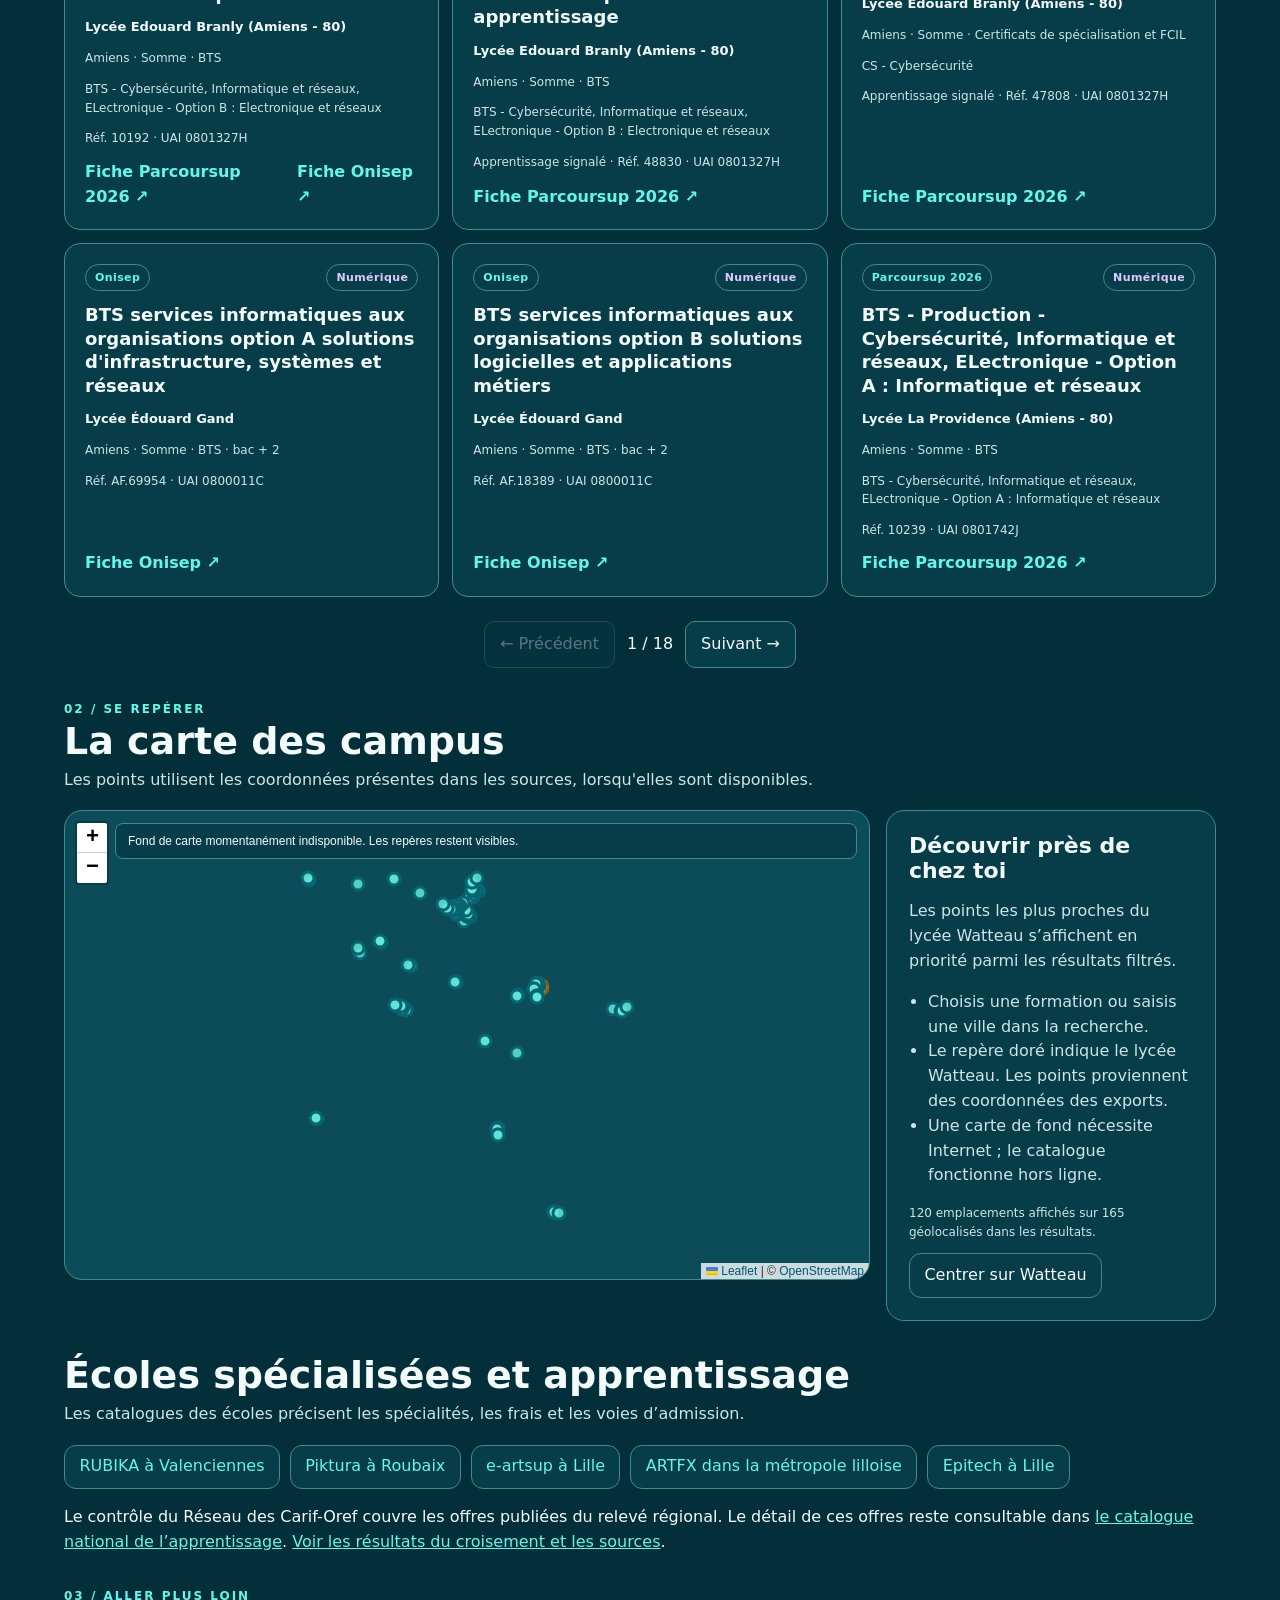
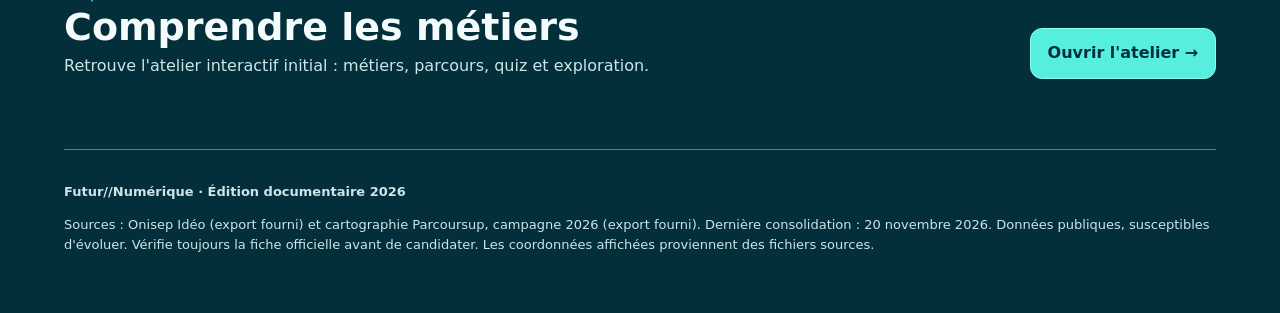
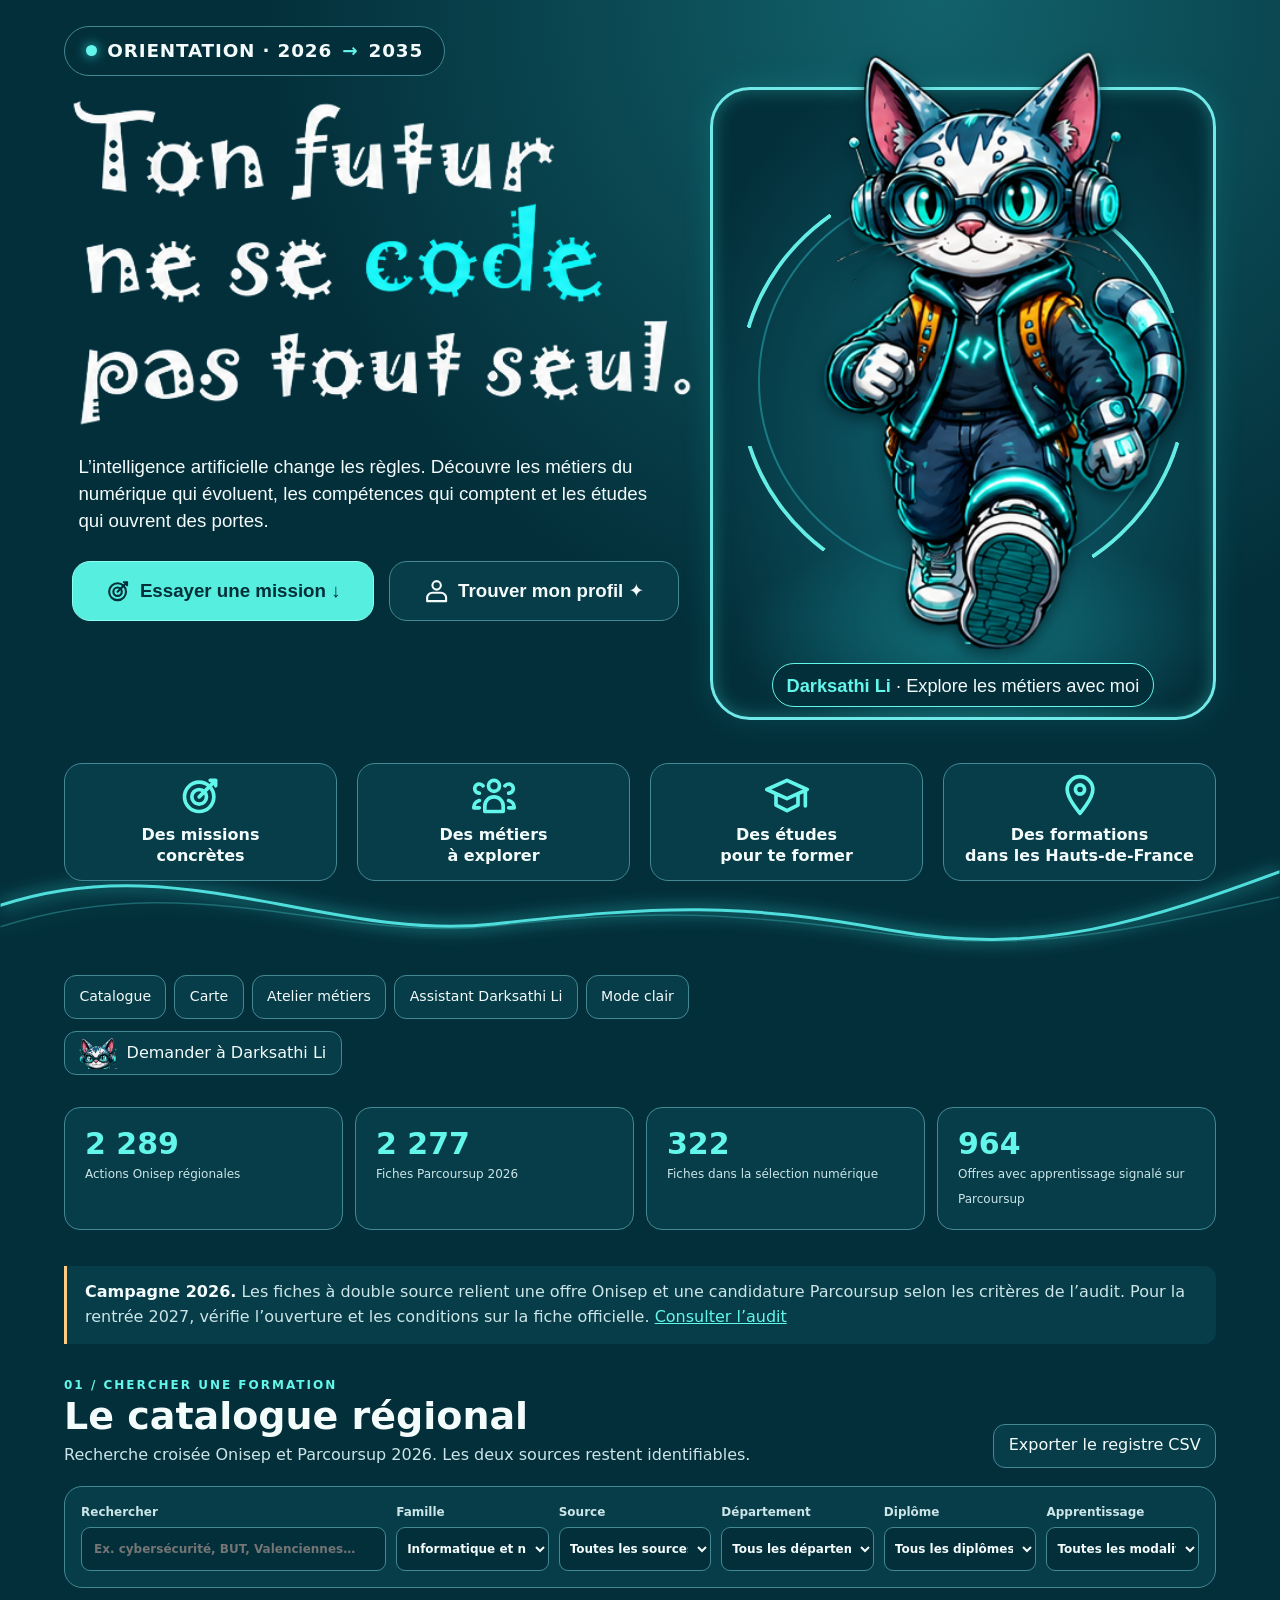
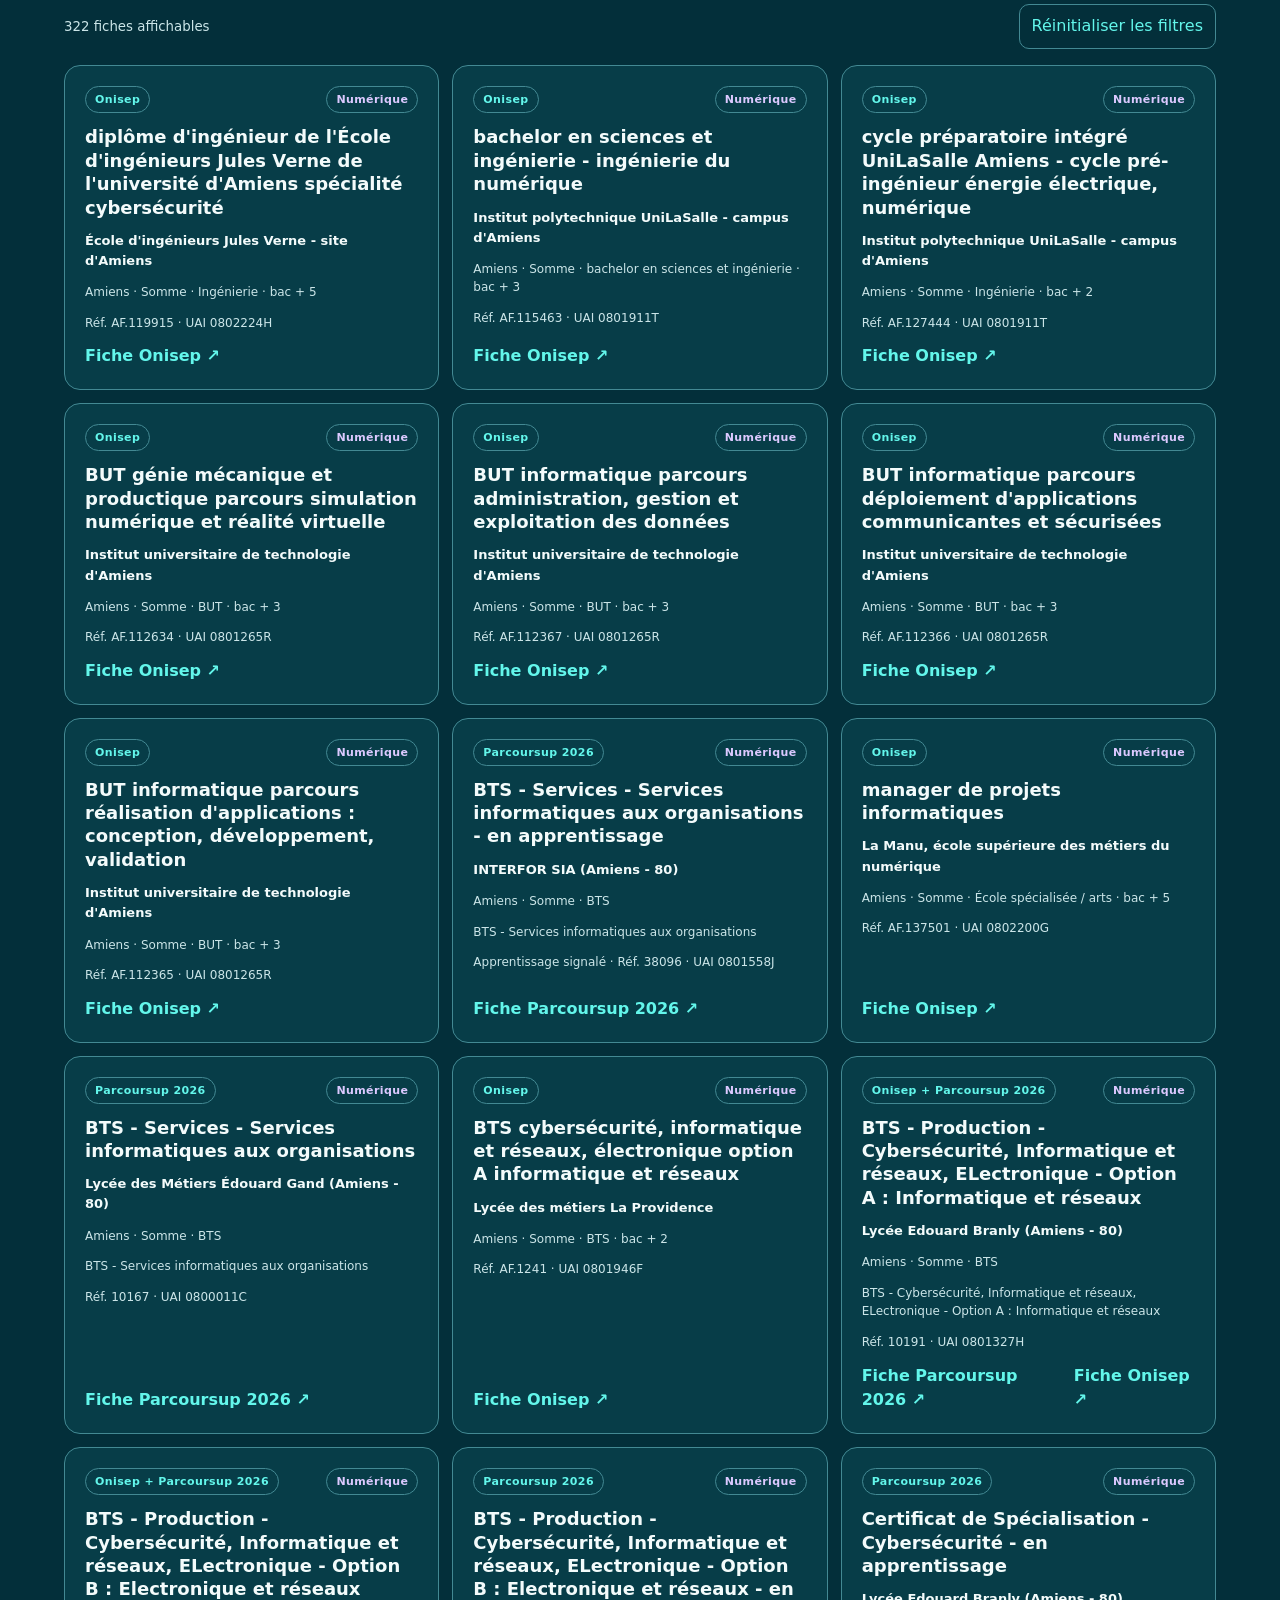
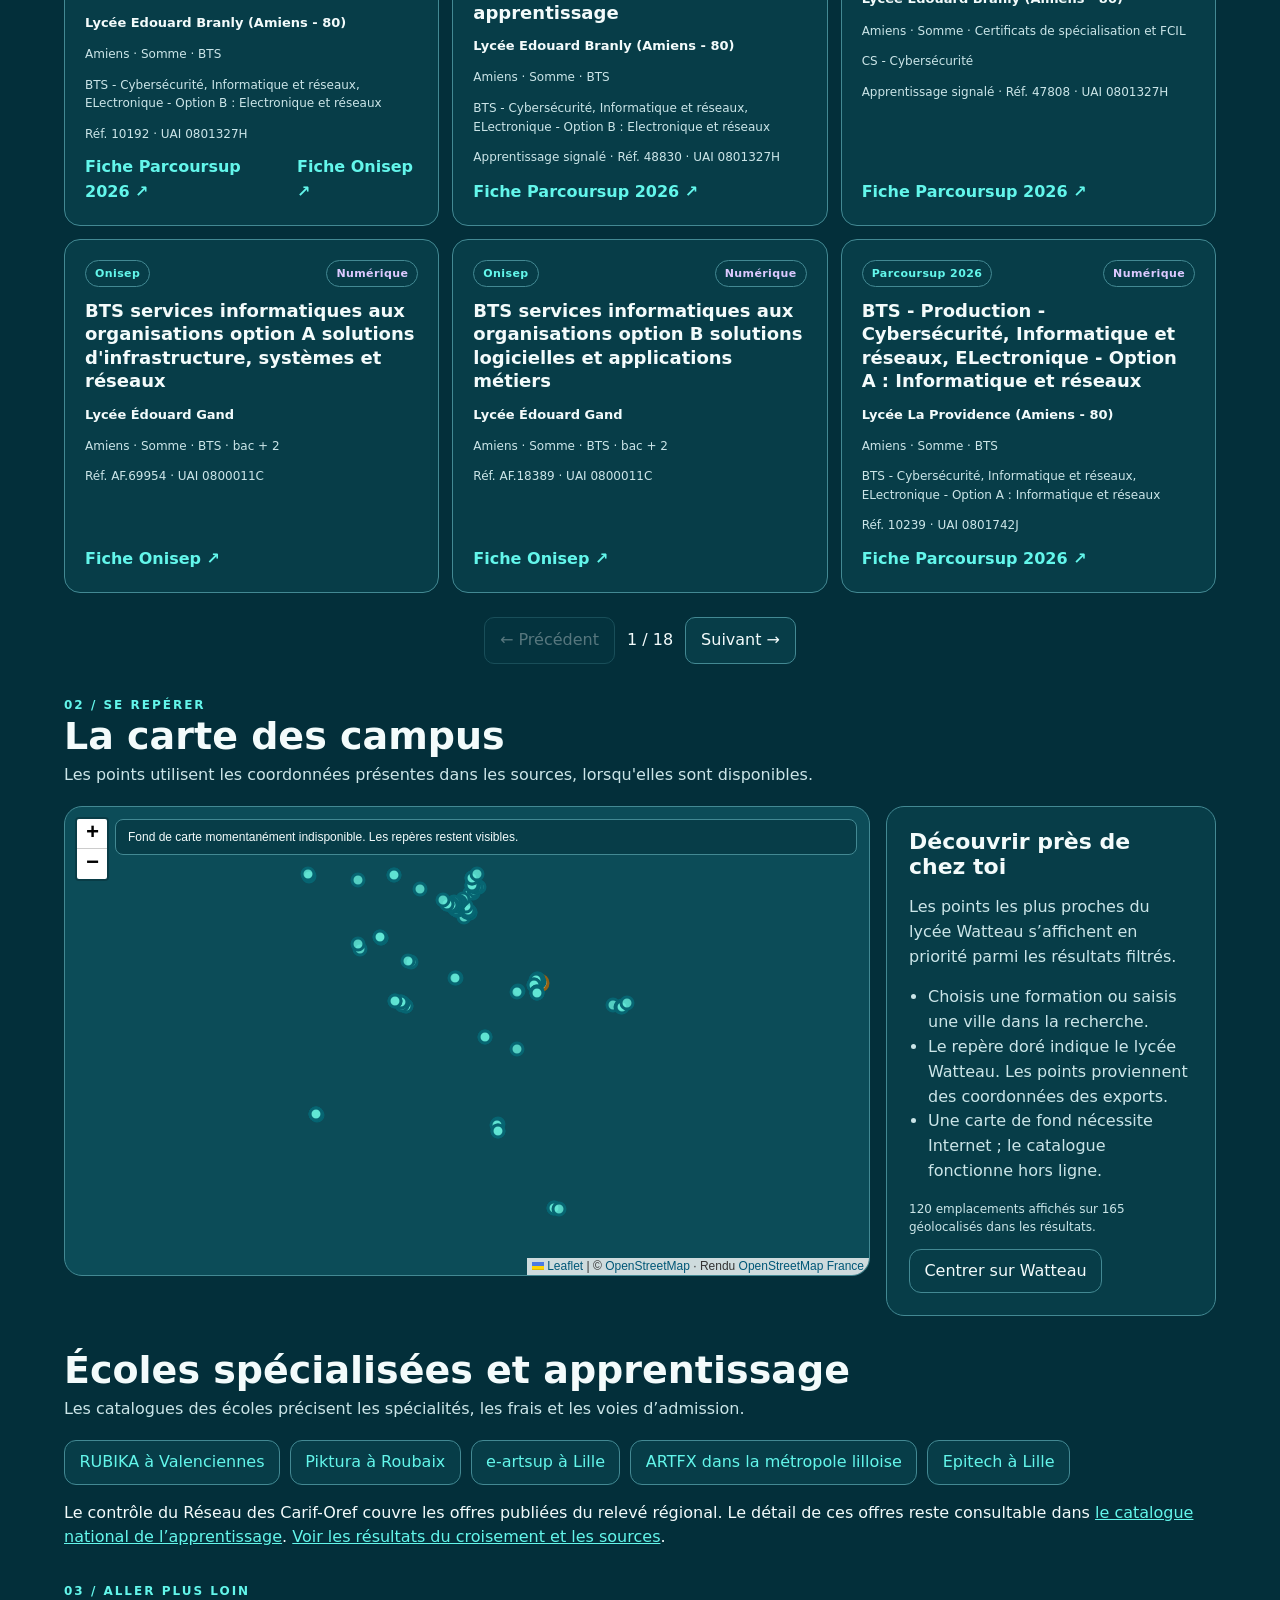
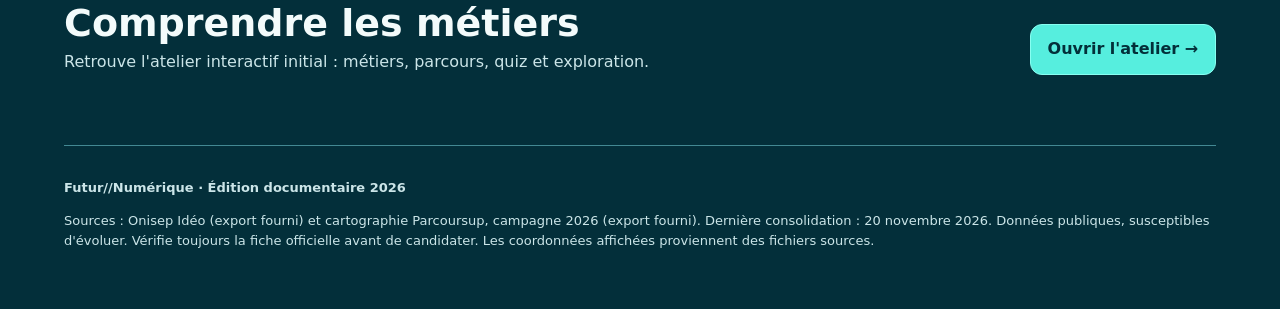
